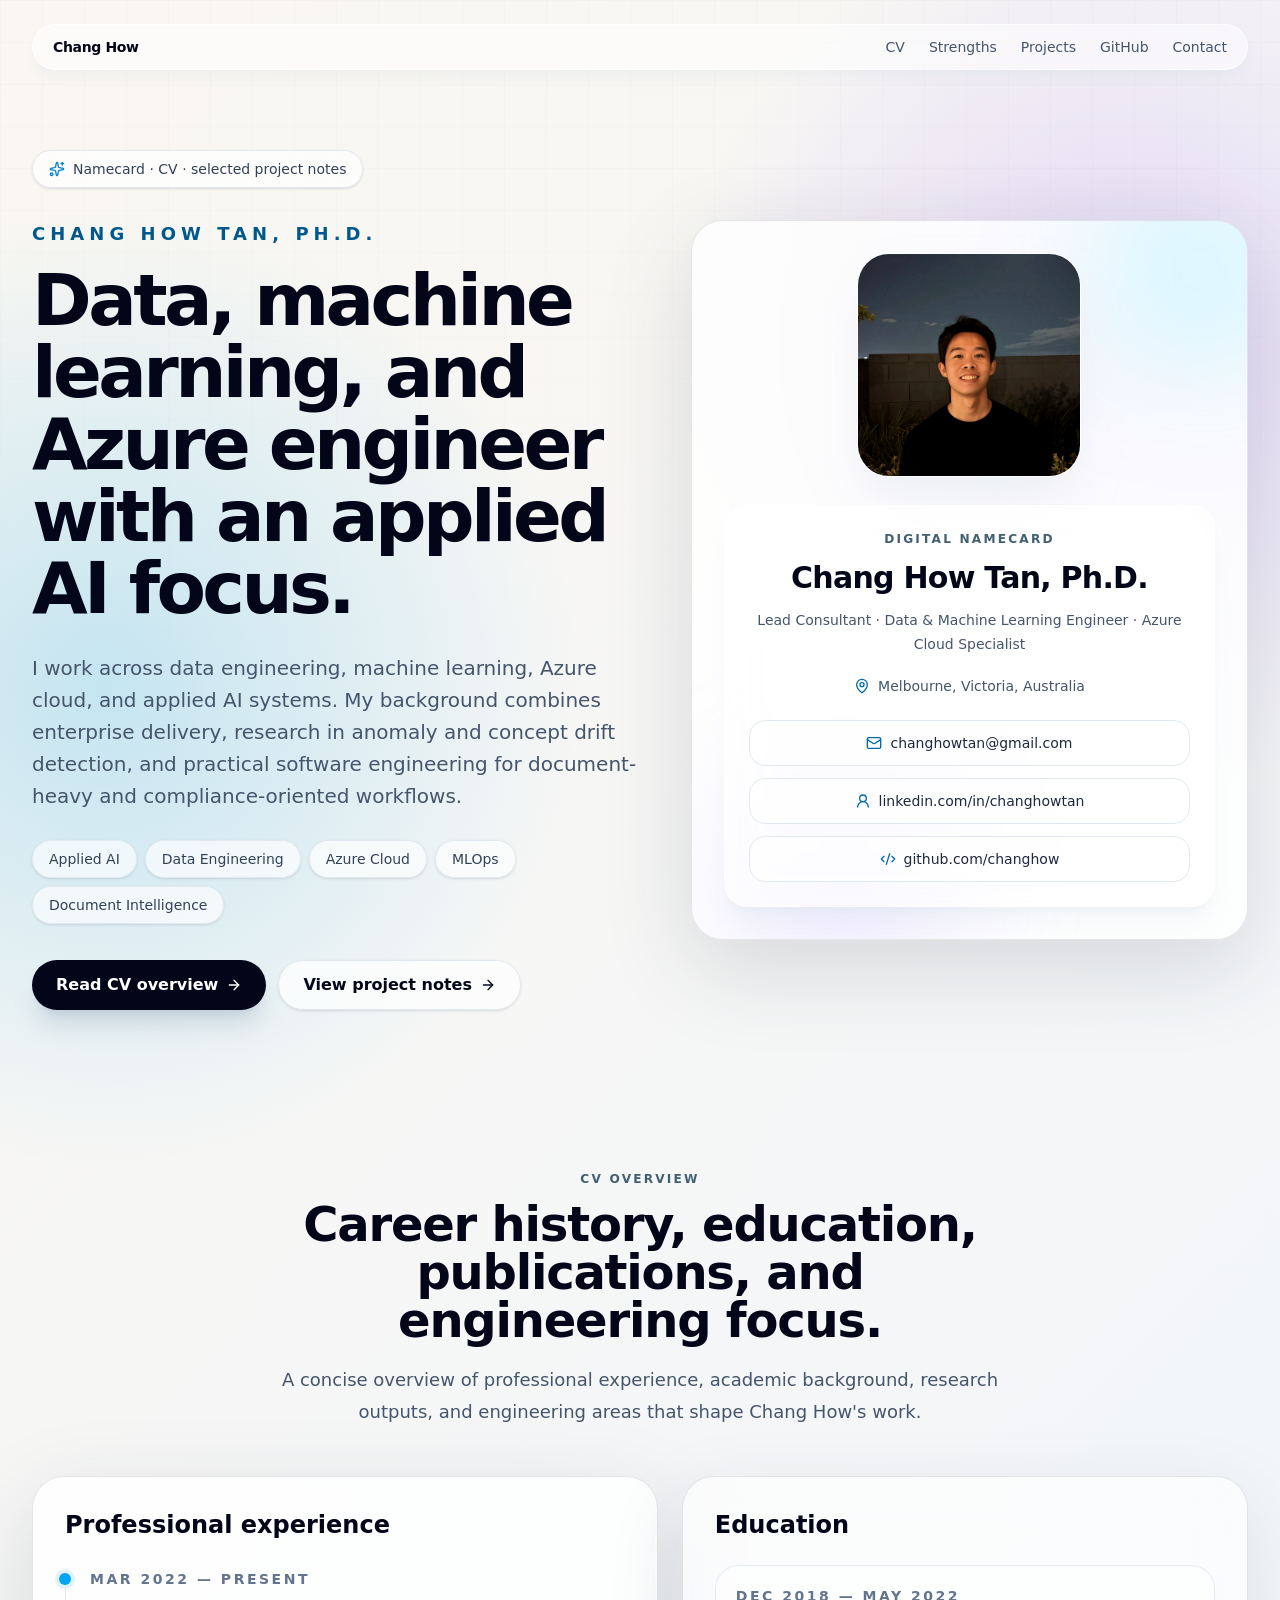
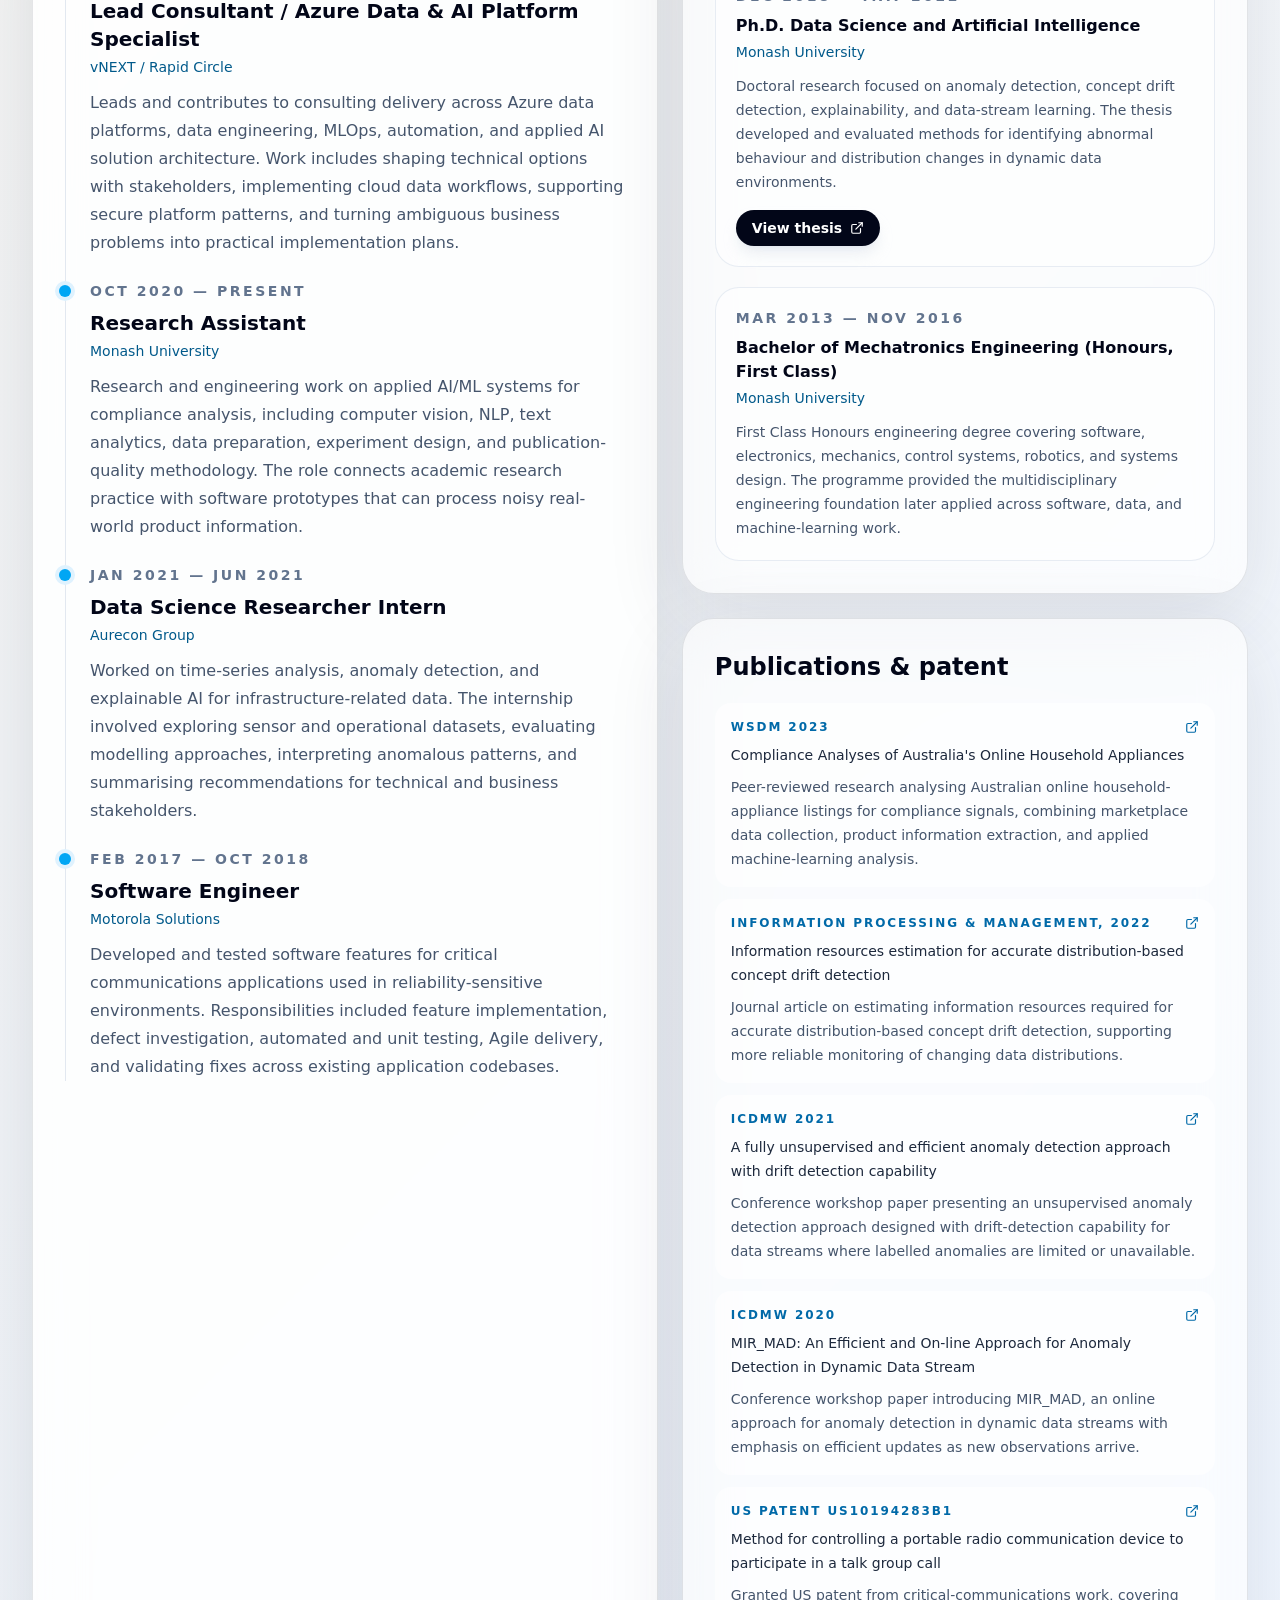
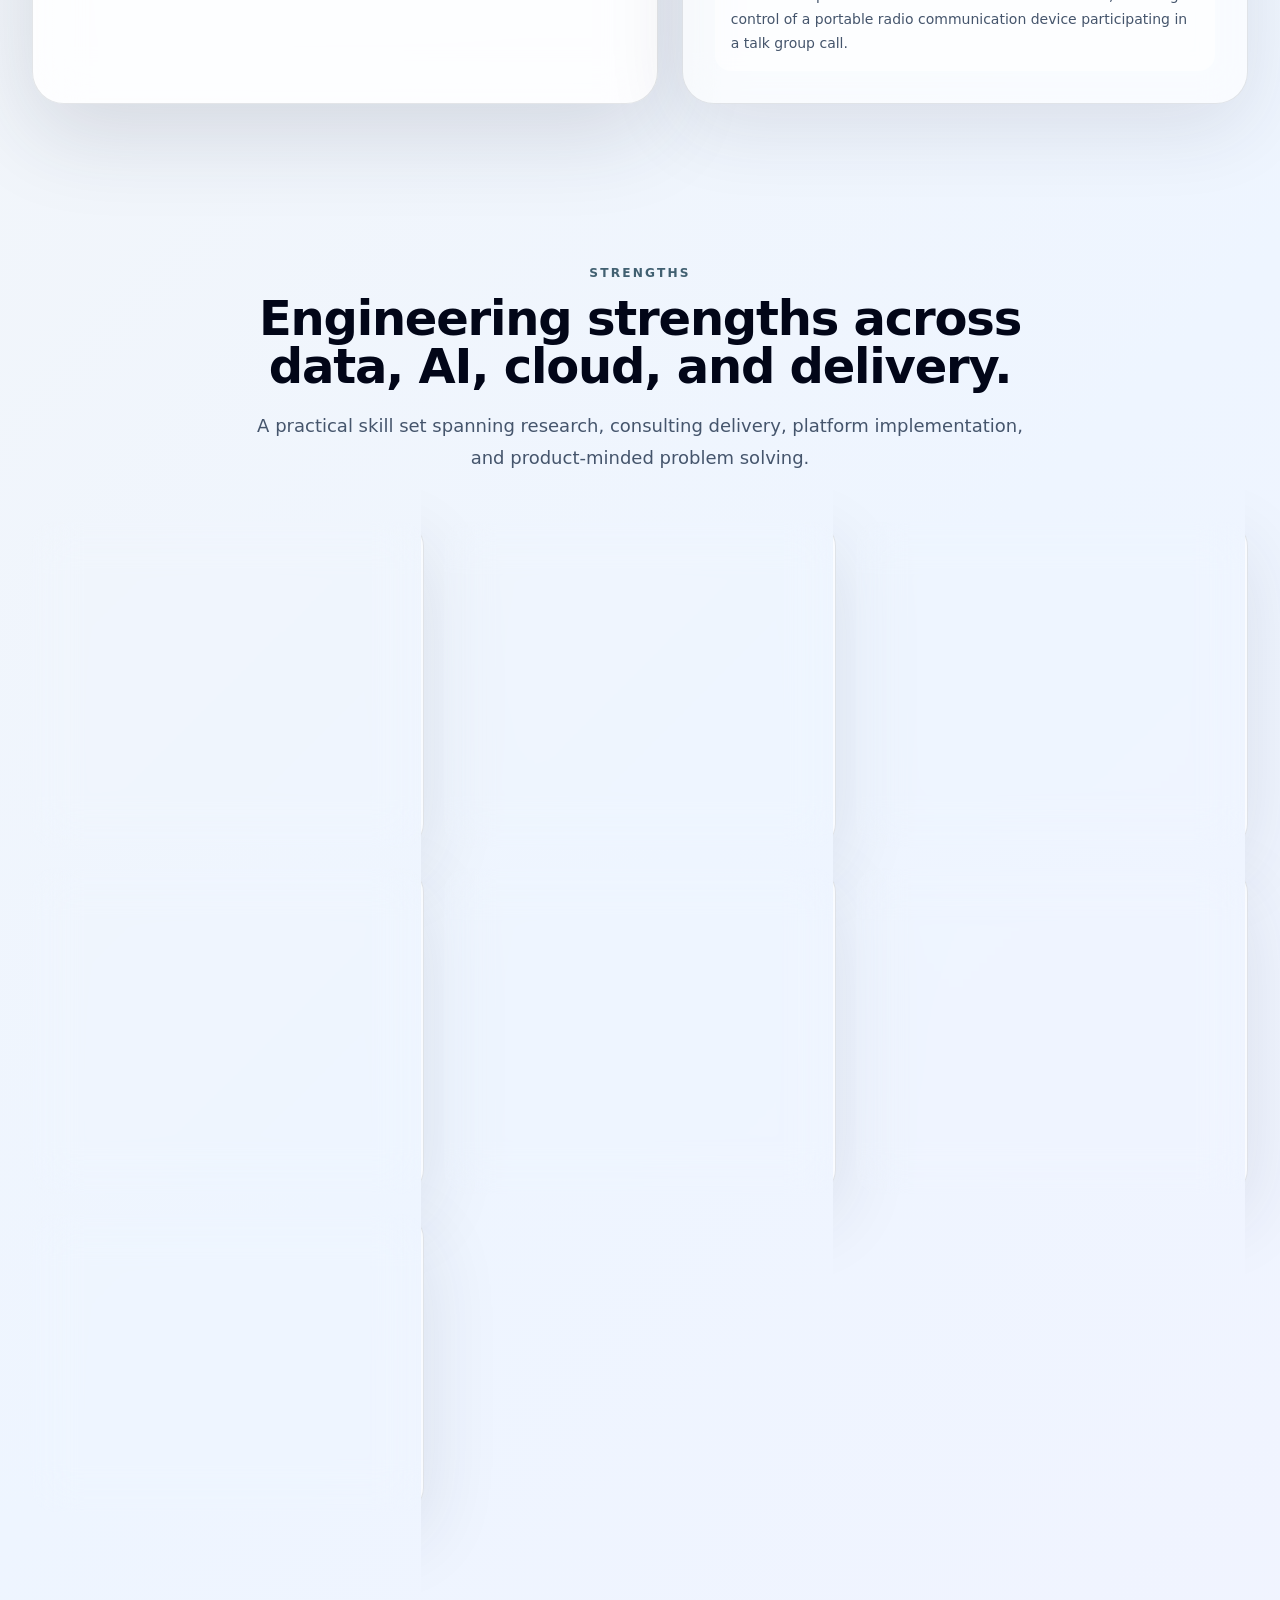
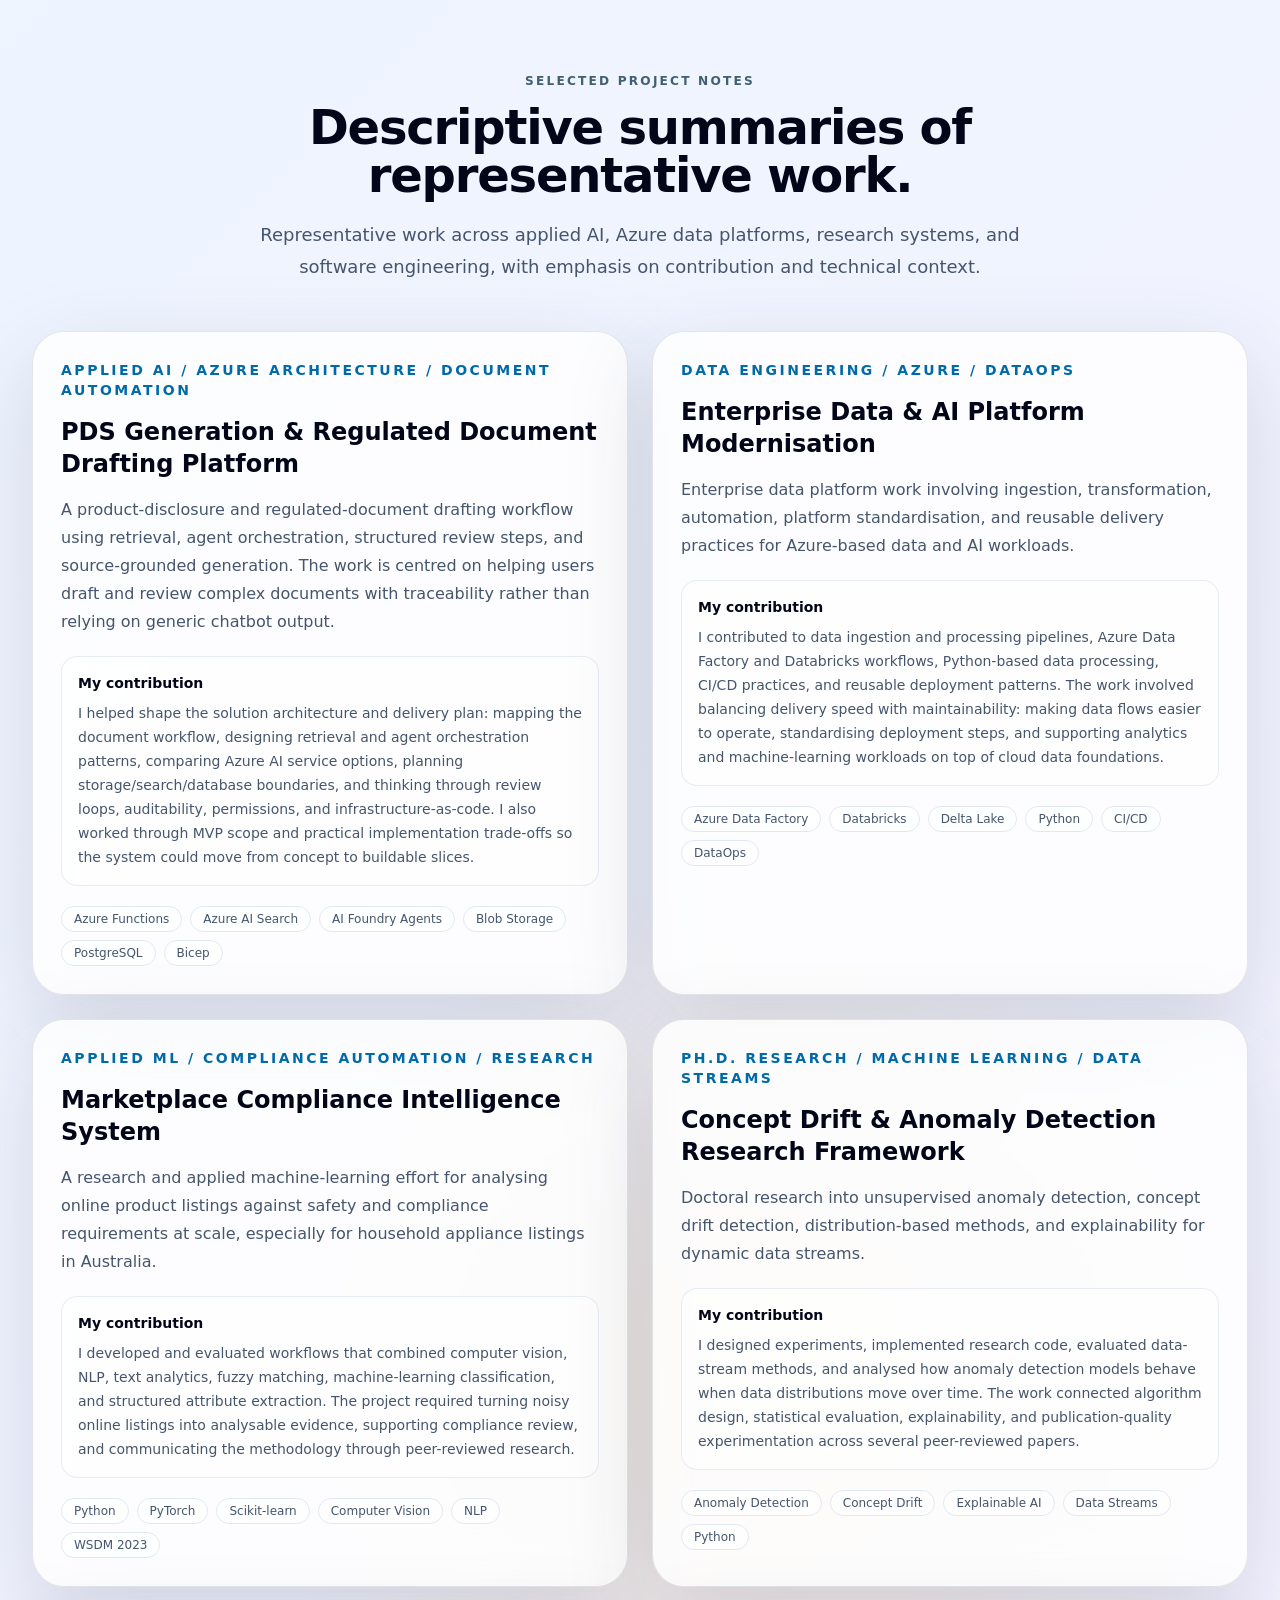
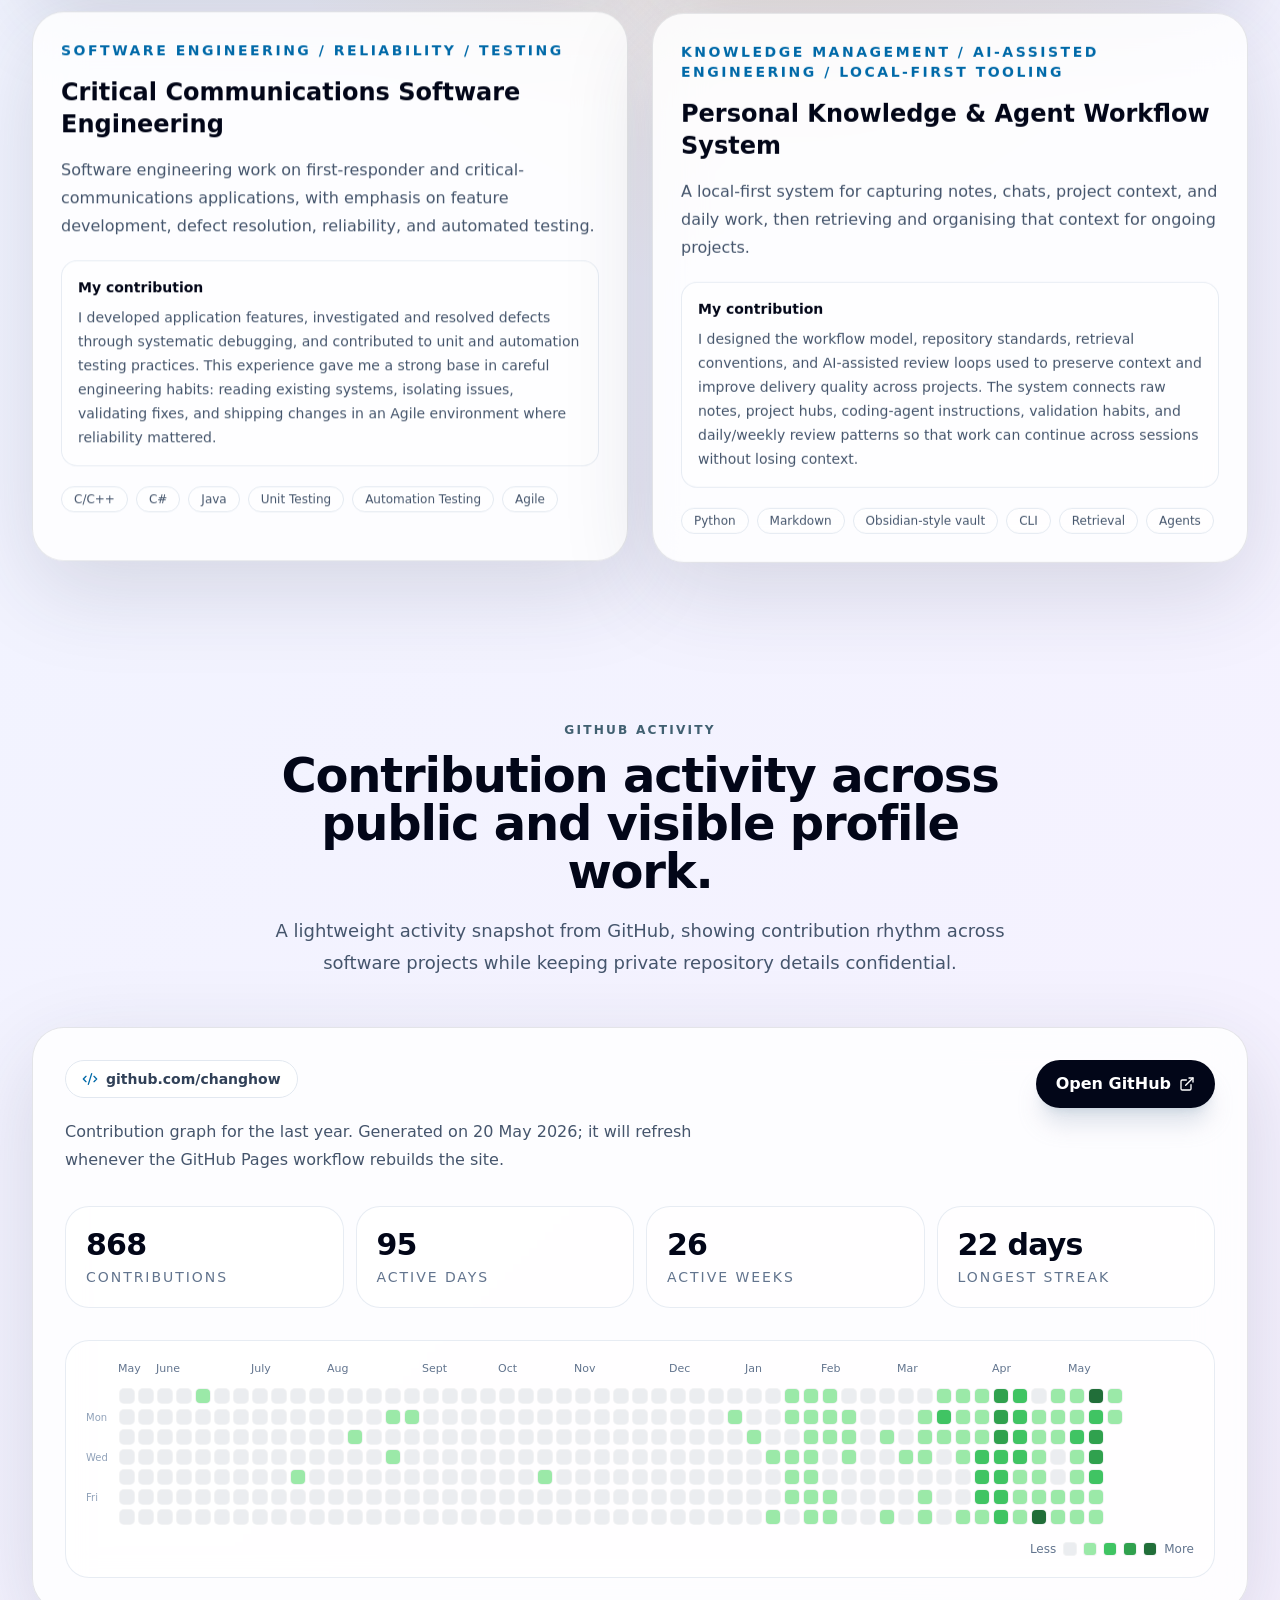
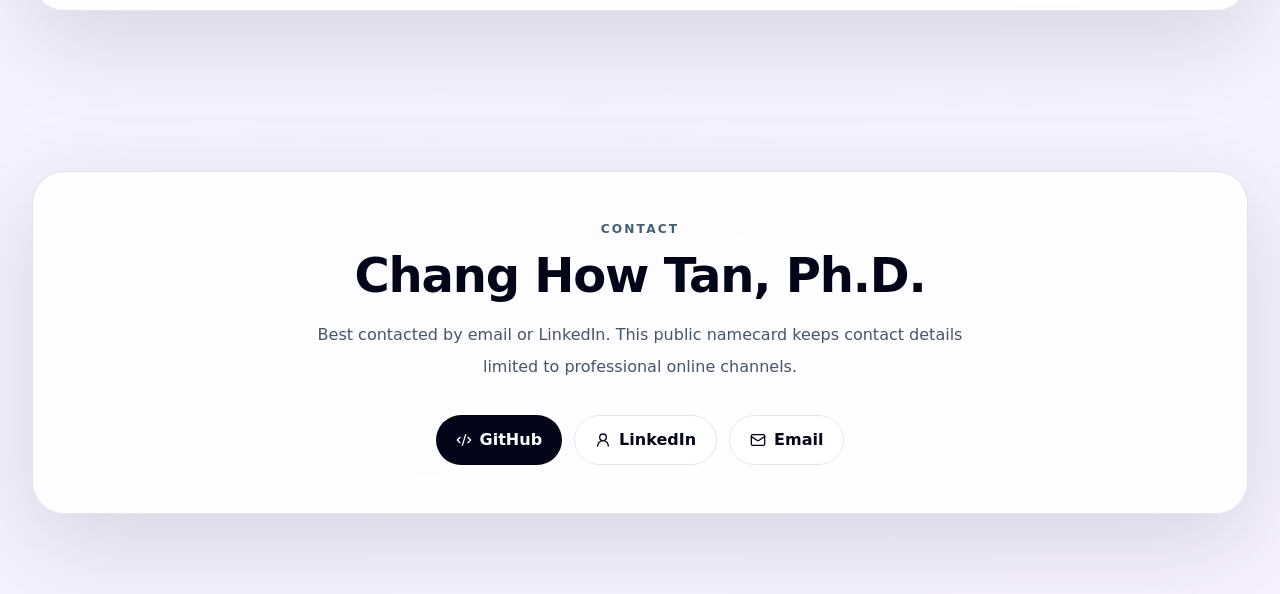
==== index.html @ 9d24bc6b "Deploy generated profile site" ====
<!DOCTYPE html><html lang="en"><head><meta charSet="utf-8"/><meta name="viewport" content="width=device-width, initial-scale=1"/><link rel="preload" as="image" href="profile-photo.jpeg"/><link rel="stylesheet" href="/_next/static/chunks/0h6x-12g.wofd.css" data-precedence="next"/><link rel="preload" as="script" fetchPriority="low" href="/_next/static/chunks/0ht900cau6_ur.js"/><script src="/_next/static/chunks/0t2z5hkh7v~~b.js" async=""></script><script src="/_next/static/chunks/07lhk_q6pmm3r.js" async=""></script><script src="/_next/static/chunks/turbopack-0cek.dh0dqtgy.js" async=""></script><script src="/_next/static/chunks/0dbhjjzl8qfwv.js" async=""></script><script src="/_next/static/chunks/05d0yji7lrdmx.js" async=""></script><title>Chang How — AI, Data &amp; Product Engineering</title><meta name="description" content="A modern namecard, CV, and selected-work portfolio for Chang How: practical AI, Azure, data engineering, automation, and product-minded delivery."/><script src="/_next/static/chunks/03~yq9q893hmn.js" noModule=""></script></head><body><div hidden=""><!--$--><!--/$--></div><main class="relative overflow-hidden px-5 py-6 md:px-8"><nav class="mx-auto flex max-w-7xl items-center justify-between rounded-full border border-white/70 bg-white/55 px-5 py-3 text-sm shadow-lg shadow-slate-300/20 backdrop-blur-2xl"><a href="#top" class="font-semibold tracking-tight text-slate-950">Chang How</a><div class="hidden gap-6 text-slate-600 md:flex"><a href="#cv" class="hover:text-slate-950">CV</a><a href="#strengths" class="hover:text-slate-950">Strengths</a><a href="#work" class="hover:text-slate-950">Projects</a><a href="#github" class="hover:text-slate-950">GitHub</a><a href="#contact" class="hover:text-slate-950">Contact</a></div></nav><section id="top" class="mx-auto grid max-w-7xl items-center gap-10 pb-20 pt-14 md:grid-cols-[1fr_0.9fr] md:pt-20"><div><div class="inline-flex items-center gap-2 rounded-full border border-slate-200 bg-white/70 px-4 py-2 text-sm font-medium text-slate-700 shadow-sm backdrop-blur-xl" style="opacity:0;transform:translateY(28px)"><svg xmlns="http://www.w3.org/2000/svg" width="24" height="24" viewBox="0 0 24 24" fill="none" stroke="currentColor" stroke-width="2" stroke-linecap="round" stroke-linejoin="round" class="lucide lucide-sparkles h-4 w-4 text-sky-600" aria-hidden="true"><path d="M11.017 2.814a1 1 0 0 1 1.966 0l1.051 5.558a2 2 0 0 0 1.594 1.594l5.558 1.051a1 1 0 0 1 0 1.966l-5.558 1.051a2 2 0 0 0-1.594 1.594l-1.051 5.558a1 1 0 0 1-1.966 0l-1.051-5.558a2 2 0 0 0-1.594-1.594l-5.558-1.051a1 1 0 0 1 0-1.966l5.558-1.051a2 2 0 0 0 1.594-1.594z"></path><path d="M20 2v4"></path><path d="M22 4h-4"></path><circle cx="4" cy="20" r="2"></circle></svg>Namecard · CV · selected project notes</div><p class="mt-8 text-lg font-semibold uppercase tracking-[0.28em] text-sky-800" style="opacity:0;transform:translateY(28px)">Chang How Tan, Ph.D.</p><h1 class="mt-4 max-w-4xl text-5xl font-semibold tracking-[-0.05em] text-slate-950 md:text-7xl" style="opacity:0;transform:translateY(28px)">Data, machine learning, and Azure engineer with an applied AI focus.</h1><p class="mt-7 max-w-2xl text-lg leading-8 text-slate-600 md:text-xl" style="opacity:0;transform:translateY(28px)">I work across data engineering, machine learning, Azure cloud, and applied AI systems. My background combines enterprise delivery, research in anomaly and concept drift detection, and practical software engineering for document-heavy and compliance-oriented workflows.</p><div class="mt-7 flex flex-wrap gap-2" style="opacity:0;transform:translateY(28px)"><span class="rounded-full border border-slate-200 bg-white/65 px-4 py-2 text-sm font-medium text-slate-700 shadow-sm backdrop-blur-xl">Applied AI</span><span class="rounded-full border border-slate-200 bg-white/65 px-4 py-2 text-sm font-medium text-slate-700 shadow-sm backdrop-blur-xl">Data Engineering</span><span class="rounded-full border border-slate-200 bg-white/65 px-4 py-2 text-sm font-medium text-slate-700 shadow-sm backdrop-blur-xl">Azure Cloud</span><span class="rounded-full border border-slate-200 bg-white/65 px-4 py-2 text-sm font-medium text-slate-700 shadow-sm backdrop-blur-xl">MLOps</span><span class="rounded-full border border-slate-200 bg-white/65 px-4 py-2 text-sm font-medium text-slate-700 shadow-sm backdrop-blur-xl">Document Intelligence</span></div><div class="mt-9 flex flex-col gap-3 sm:flex-row" style="opacity:0;transform:translateY(28px)"><a href="#cv" class="inline-flex items-center justify-center gap-2 rounded-full bg-slate-950 px-6 py-3 font-semibold text-white shadow-xl shadow-slate-400/30 transition hover:-translate-y-0.5 hover:bg-slate-800">Read CV overview <svg xmlns="http://www.w3.org/2000/svg" width="24" height="24" viewBox="0 0 24 24" fill="none" stroke="currentColor" stroke-width="2" stroke-linecap="round" stroke-linejoin="round" class="lucide lucide-arrow-right h-4 w-4" aria-hidden="true"><path d="M5 12h14"></path><path d="m12 5 7 7-7 7"></path></svg></a><a href="#work" class="inline-flex items-center justify-center gap-2 rounded-full border border-slate-200 bg-white/70 px-6 py-3 font-semibold text-slate-950 shadow-sm backdrop-blur-xl transition hover:-translate-y-0.5">View project notes <svg xmlns="http://www.w3.org/2000/svg" width="24" height="24" viewBox="0 0 24 24" fill="none" stroke="currentColor" stroke-width="2" stroke-linecap="round" stroke-linejoin="round" class="lucide lucide-arrow-right h-4 w-4" aria-hidden="true"><path d="M5 12h14"></path><path d="m12 5 7 7-7 7"></path></svg></a></div></div><div style="opacity:0;transform:scale(0.96)"><div class="relative overflow-hidden rounded-[2rem] glass-strong p-6 md:p-8"><div class="absolute -right-12 -top-12 h-48 w-48 rounded-full bg-cyan-300/25 blur-3xl"></div><div class="absolute -bottom-14 left-10 h-56 w-56 rounded-full bg-violet-300/25 blur-3xl"></div><div class="relative"><div class="mx-auto h-44 w-44 overflow-hidden rounded-[2rem] border border-white/80 bg-white shadow-2xl shadow-slate-300/40 md:h-56 md:w-56"><img src="profile-photo.jpeg" alt="Portrait of Chang How Tan" class="h-full w-full object-cover object-[50%_38%] brightness-110 contrast-105"/></div><div class="mt-7 rounded-3xl border border-white/70 bg-white/65 p-6 text-center shadow-xl shadow-slate-300/20 backdrop-blur-xl"><p class="eyebrow">Digital namecard</p><h2 class="mt-3 text-3xl font-semibold tracking-tight text-slate-950">Chang How Tan, Ph.D.</h2><p class="mt-3 text-sm font-medium leading-6 text-slate-600">Lead Consultant · Data &amp; Machine Learning Engineer · Azure Cloud Specialist</p><div class="mt-5 flex items-center justify-center gap-2 text-sm text-slate-600"><svg xmlns="http://www.w3.org/2000/svg" width="24" height="24" viewBox="0 0 24 24" fill="none" stroke="currentColor" stroke-width="2" stroke-linecap="round" stroke-linejoin="round" class="lucide lucide-map-pin h-4 w-4 text-sky-700" aria-hidden="true"><path d="M20 10c0 4.993-5.539 10.193-7.399 11.799a1 1 0 0 1-1.202 0C9.539 20.193 4 14.993 4 10a8 8 0 0 1 16 0"></path><circle cx="12" cy="10" r="3"></circle></svg>Melbourne, Victoria, Australia</div><div class="mt-6 grid gap-3 text-sm"><a href="mailto:changhowtan@gmail.com" class="inline-flex items-center justify-center gap-2 rounded-2xl border border-slate-200 bg-white/70 px-4 py-3 font-medium text-slate-800 transition hover:-translate-y-0.5 hover:bg-white"><svg xmlns="http://www.w3.org/2000/svg" width="24" height="24" viewBox="0 0 24 24" fill="none" stroke="currentColor" stroke-width="2" stroke-linecap="round" stroke-linejoin="round" class="lucide lucide-mail h-4 w-4 text-sky-700" aria-hidden="true"><path d="m22 7-8.991 5.727a2 2 0 0 1-2.009 0L2 7"></path><rect x="2" y="4" width="20" height="16" rx="2"></rect></svg> <!-- -->changhowtan@gmail.com</a><a href="https://www.linkedin.com/in/changhowtan/" class="inline-flex items-center justify-center gap-2 rounded-2xl border border-slate-200 bg-white/70 px-4 py-3 font-medium text-slate-800 transition hover:-translate-y-0.5 hover:bg-white"><svg xmlns="http://www.w3.org/2000/svg" width="24" height="24" viewBox="0 0 24 24" fill="none" stroke="currentColor" stroke-width="2" stroke-linecap="round" stroke-linejoin="round" class="lucide lucide-user-round h-4 w-4 text-sky-700" aria-hidden="true"><circle cx="12" cy="8" r="5"></circle><path d="M20 21a8 8 0 0 0-16 0"></path></svg> linkedin.com/in/changhowtan</a><a href="https://github.com/changhow" class="inline-flex items-center justify-center gap-2 rounded-2xl border border-slate-200 bg-white/70 px-4 py-3 font-medium text-slate-800 transition hover:-translate-y-0.5 hover:bg-white"><svg xmlns="http://www.w3.org/2000/svg" width="24" height="24" viewBox="0 0 24 24" fill="none" stroke="currentColor" stroke-width="2" stroke-linecap="round" stroke-linejoin="round" class="lucide lucide-code-xml h-4 w-4 text-sky-700" aria-hidden="true"><path d="m18 16 4-4-4-4"></path><path d="m6 8-4 4 4 4"></path><path d="m14.5 4-5 16"></path></svg> github.com/changhow</a></div></div></div></div></div></section><section id="cv" class="mx-auto max-w-7xl py-20"><div class="mx-auto mb-12 max-w-3xl text-center" style="opacity:0;transform:translateY(28px)"><p class="eyebrow">CV overview</p><h2 class="mt-3 text-3xl font-semibold tracking-tight text-slate-950 md:text-5xl">Career history, education, publications, and engineering focus.</h2><p class="mt-5 text-base leading-8 text-slate-600 md:text-lg">A concise overview of professional experience, academic background, research outputs, and engineering areas that shape Chang How&#x27;s work.</p></div><div class="grid gap-6 lg:grid-cols-[1.05fr_0.95fr]"><div class="glass-strong rounded-[2rem] p-6 md:p-8"><h3 class="text-2xl font-semibold text-slate-950">Professional experience</h3><div class="mt-7 space-y-6 border-l border-slate-200 pl-6"><article class="relative"><div class="absolute -left-[31px] top-1 h-3 w-3 rounded-full bg-sky-500 ring-4 ring-sky-100"></div><p class="text-sm font-semibold uppercase tracking-[0.18em] text-slate-500">Mar 2022 — Present</p><h4 class="mt-2 text-xl font-semibold text-slate-950">Lead Consultant / Azure Data &amp; AI Platform Specialist</h4><p class="mt-1 text-sm font-medium text-sky-800">vNEXT / Rapid Circle</p><p class="mt-3 leading-7 text-slate-600">Leads and contributes to consulting delivery across Azure data platforms, data engineering, MLOps, automation, and applied AI solution architecture. Work includes shaping technical options with stakeholders, implementing cloud data workflows, supporting secure platform patterns, and turning ambiguous business problems into practical implementation plans.</p></article><article class="relative"><div class="absolute -left-[31px] top-1 h-3 w-3 rounded-full bg-sky-500 ring-4 ring-sky-100"></div><p class="text-sm font-semibold uppercase tracking-[0.18em] text-slate-500">Oct 2020 — Present</p><h4 class="mt-2 text-xl font-semibold text-slate-950">Research Assistant</h4><p class="mt-1 text-sm font-medium text-sky-800">Monash University</p><p class="mt-3 leading-7 text-slate-600">Research and engineering work on applied AI/ML systems for compliance analysis, including computer vision, NLP, text analytics, data preparation, experiment design, and publication-quality methodology. The role connects academic research practice with software prototypes that can process noisy real-world product information.</p></article><article class="relative"><div class="absolute -left-[31px] top-1 h-3 w-3 rounded-full bg-sky-500 ring-4 ring-sky-100"></div><p class="text-sm font-semibold uppercase tracking-[0.18em] text-slate-500">Jan 2021 — Jun 2021</p><h4 class="mt-2 text-xl font-semibold text-slate-950">Data Science Researcher Intern</h4><p class="mt-1 text-sm font-medium text-sky-800">Aurecon Group</p><p class="mt-3 leading-7 text-slate-600">Worked on time-series analysis, anomaly detection, and explainable AI for infrastructure-related data. The internship involved exploring sensor and operational datasets, evaluating modelling approaches, interpreting anomalous patterns, and summarising recommendations for technical and business stakeholders.</p></article><article class="relative"><div class="absolute -left-[31px] top-1 h-3 w-3 rounded-full bg-sky-500 ring-4 ring-sky-100"></div><p class="text-sm font-semibold uppercase tracking-[0.18em] text-slate-500">Feb 2017 — Oct 2018</p><h4 class="mt-2 text-xl font-semibold text-slate-950">Software Engineer</h4><p class="mt-1 text-sm font-medium text-sky-800">Motorola Solutions</p><p class="mt-3 leading-7 text-slate-600">Developed and tested software features for critical communications applications used in reliability-sensitive environments. Responsibilities included feature implementation, defect investigation, automated and unit testing, Agile delivery, and validating fixes across existing application codebases.</p></article></div></div><div class="space-y-6"><div class="glass rounded-[2rem] p-6 md:p-8"><h3 class="text-2xl font-semibold text-slate-950">Education</h3><div class="mt-6 space-y-5"><article class="rounded-3xl border border-slate-200/80 bg-white/55 p-5"><p class="text-sm font-semibold uppercase tracking-[0.18em] text-slate-500">Dec 2018 — May 2022</p><h4 class="mt-2 font-semibold text-slate-950">Ph.D. Data Science and Artificial Intelligence</h4><p class="mt-1 text-sm font-medium text-sky-800">Monash University</p><p class="mt-3 text-sm leading-6 text-slate-600">Doctoral research focused on anomaly detection, concept drift detection, explainability, and data-stream learning. The thesis developed and evaluated methods for identifying abnormal behaviour and distribution changes in dynamic data environments.</p><a href="https://bridges.monash.edu/articles/thesis/A_Unified_Framework_for_Anomaly_and_Concept_Drift_Detection_with_Explainability/19840051" class="mt-4 inline-flex items-center gap-2 rounded-full bg-slate-950 px-4 py-2 text-sm font-semibold text-white shadow-lg shadow-slate-300/40 transition hover:-translate-y-0.5 hover:bg-slate-800" target="_blank" rel="noreferrer">View thesis <svg xmlns="http://www.w3.org/2000/svg" width="24" height="24" viewBox="0 0 24 24" fill="none" stroke="currentColor" stroke-width="2" stroke-linecap="round" stroke-linejoin="round" class="lucide lucide-external-link h-3.5 w-3.5" aria-hidden="true"><path d="M15 3h6v6"></path><path d="M10 14 21 3"></path><path d="M18 13v6a2 2 0 0 1-2 2H5a2 2 0 0 1-2-2V8a2 2 0 0 1 2-2h6"></path></svg></a></article><article class="rounded-3xl border border-slate-200/80 bg-white/55 p-5"><p class="text-sm font-semibold uppercase tracking-[0.18em] text-slate-500">Mar 2013 — Nov 2016</p><h4 class="mt-2 font-semibold text-slate-950">Bachelor of Mechatronics Engineering (Honours, First Class)</h4><p class="mt-1 text-sm font-medium text-sky-800">Monash University</p><p class="mt-3 text-sm leading-6 text-slate-600">First Class Honours engineering degree covering software, electronics, mechanics, control systems, robotics, and systems design. The programme provided the multidisciplinary engineering foundation later applied across software, data, and machine-learning work.</p></article></div></div><div class="glass rounded-[2rem] p-6 md:p-8"><h3 class="text-2xl font-semibold text-slate-950">Publications &amp; patent</h3><ul class="mt-5 space-y-3 text-sm leading-6 text-slate-600"><li><a href="https://dl.acm.org/doi/10.1145/3539597.3575788" class="group block rounded-2xl bg-white/55 p-4 transition hover:-translate-y-0.5 hover:bg-white" target="_blank" rel="noreferrer"><span class="flex items-center justify-between gap-3 text-xs font-semibold uppercase tracking-[0.16em] text-sky-700">WSDM 2023<svg xmlns="http://www.w3.org/2000/svg" width="24" height="24" viewBox="0 0 24 24" fill="none" stroke="currentColor" stroke-width="2" stroke-linecap="round" stroke-linejoin="round" class="lucide lucide-external-link h-3.5 w-3.5 shrink-0 transition group-hover:translate-x-0.5" aria-hidden="true"><path d="M15 3h6v6"></path><path d="M10 14 21 3"></path><path d="M18 13v6a2 2 0 0 1-2 2H5a2 2 0 0 1-2-2V8a2 2 0 0 1 2-2h6"></path></svg></span><span class="mt-2 block font-medium text-slate-800 group-hover:text-slate-950">Compliance Analyses of Australia&#x27;s Online Household Appliances</span><span class="mt-2 block text-slate-600">Peer-reviewed research analysing Australian online household-appliance listings for compliance signals, combining marketplace data collection, product information extraction, and applied machine-learning analysis.</span></a></li><li><a href="https://www.sciencedirect.com/science/article/abs/pii/S0306457322000383" class="group block rounded-2xl bg-white/55 p-4 transition hover:-translate-y-0.5 hover:bg-white" target="_blank" rel="noreferrer"><span class="flex items-center justify-between gap-3 text-xs font-semibold uppercase tracking-[0.16em] text-sky-700">Information Processing &amp; Management, 2022<svg xmlns="http://www.w3.org/2000/svg" width="24" height="24" viewBox="0 0 24 24" fill="none" stroke="currentColor" stroke-width="2" stroke-linecap="round" stroke-linejoin="round" class="lucide lucide-external-link h-3.5 w-3.5 shrink-0 transition group-hover:translate-x-0.5" aria-hidden="true"><path d="M15 3h6v6"></path><path d="M10 14 21 3"></path><path d="M18 13v6a2 2 0 0 1-2 2H5a2 2 0 0 1-2-2V8a2 2 0 0 1 2-2h6"></path></svg></span><span class="mt-2 block font-medium text-slate-800 group-hover:text-slate-950">Information resources estimation for accurate distribution-based concept drift detection</span><span class="mt-2 block text-slate-600">Journal article on estimating information resources required for accurate distribution-based concept drift detection, supporting more reliable monitoring of changing data distributions.</span></a></li><li><a href="https://ieeexplore.ieee.org/document/9679930/" class="group block rounded-2xl bg-white/55 p-4 transition hover:-translate-y-0.5 hover:bg-white" target="_blank" rel="noreferrer"><span class="flex items-center justify-between gap-3 text-xs font-semibold uppercase tracking-[0.16em] text-sky-700">ICDMW 2021<svg xmlns="http://www.w3.org/2000/svg" width="24" height="24" viewBox="0 0 24 24" fill="none" stroke="currentColor" stroke-width="2" stroke-linecap="round" stroke-linejoin="round" class="lucide lucide-external-link h-3.5 w-3.5 shrink-0 transition group-hover:translate-x-0.5" aria-hidden="true"><path d="M15 3h6v6"></path><path d="M10 14 21 3"></path><path d="M18 13v6a2 2 0 0 1-2 2H5a2 2 0 0 1-2-2V8a2 2 0 0 1 2-2h6"></path></svg></span><span class="mt-2 block font-medium text-slate-800 group-hover:text-slate-950">A fully unsupervised and efficient anomaly detection approach with drift detection capability</span><span class="mt-2 block text-slate-600">Conference workshop paper presenting an unsupervised anomaly detection approach designed with drift-detection capability for data streams where labelled anomalies are limited or unavailable.</span></a></li><li><a href="https://ieeexplore.ieee.org/document/9346422" class="group block rounded-2xl bg-white/55 p-4 transition hover:-translate-y-0.5 hover:bg-white" target="_blank" rel="noreferrer"><span class="flex items-center justify-between gap-3 text-xs font-semibold uppercase tracking-[0.16em] text-sky-700">ICDMW 2020<svg xmlns="http://www.w3.org/2000/svg" width="24" height="24" viewBox="0 0 24 24" fill="none" stroke="currentColor" stroke-width="2" stroke-linecap="round" stroke-linejoin="round" class="lucide lucide-external-link h-3.5 w-3.5 shrink-0 transition group-hover:translate-x-0.5" aria-hidden="true"><path d="M15 3h6v6"></path><path d="M10 14 21 3"></path><path d="M18 13v6a2 2 0 0 1-2 2H5a2 2 0 0 1-2-2V8a2 2 0 0 1 2-2h6"></path></svg></span><span class="mt-2 block font-medium text-slate-800 group-hover:text-slate-950">MIR_MAD: An Efficient and On-line Approach for Anomaly Detection in Dynamic Data Stream</span><span class="mt-2 block text-slate-600">Conference workshop paper introducing MIR_MAD, an online approach for anomaly detection in dynamic data streams with emphasis on efficient updates as new observations arrive.</span></a></li><li><a href="https://patents.google.com/patent/US10194283B1/en" class="group block rounded-2xl bg-white/55 p-4 transition hover:-translate-y-0.5 hover:bg-white" target="_blank" rel="noreferrer"><span class="flex items-center justify-between gap-3 text-xs font-semibold uppercase tracking-[0.16em] text-sky-700">US Patent US10194283B1<svg xmlns="http://www.w3.org/2000/svg" width="24" height="24" viewBox="0 0 24 24" fill="none" stroke="currentColor" stroke-width="2" stroke-linecap="round" stroke-linejoin="round" class="lucide lucide-external-link h-3.5 w-3.5 shrink-0 transition group-hover:translate-x-0.5" aria-hidden="true"><path d="M15 3h6v6"></path><path d="M10 14 21 3"></path><path d="M18 13v6a2 2 0 0 1-2 2H5a2 2 0 0 1-2-2V8a2 2 0 0 1 2-2h6"></path></svg></span><span class="mt-2 block font-medium text-slate-800 group-hover:text-slate-950">Method for controlling a portable radio communication device to participate in a talk group call</span><span class="mt-2 block text-slate-600">Granted US patent from critical-communications work, covering control of a portable radio communication device participating in a talk group call.</span></a></li></ul></div></div></div></section><section id="strengths" class="mx-auto max-w-7xl py-20"><div class="mx-auto mb-12 max-w-3xl text-center" style="opacity:0;transform:translateY(28px)"><p class="eyebrow">Strengths</p><h2 class="mt-3 text-3xl font-semibold tracking-tight text-slate-950 md:text-5xl">Engineering strengths across data, AI, cloud, and delivery.</h2><p class="mt-5 text-base leading-8 text-slate-600 md:text-lg">A practical skill set spanning research, consulting delivery, platform implementation, and product-minded problem solving.</p></div><div class="grid gap-5 md:grid-cols-2 lg:grid-cols-3"><article class="glass rounded-3xl p-6 transition hover:-translate-y-1 hover:bg-white/75" style="opacity:0;transform:translateY(28px)"><div class="mb-5 flex h-12 w-12 items-center justify-center rounded-2xl bg-slate-950 text-white shadow-lg shadow-slate-400/30"><svg xmlns="http://www.w3.org/2000/svg" width="24" height="24" viewBox="0 0 24 24" fill="none" stroke="currentColor" stroke-width="2" stroke-linecap="round" stroke-linejoin="round" class="lucide lucide-database-zap h-5 w-5" aria-hidden="true"><ellipse cx="12" cy="5" rx="9" ry="3"></ellipse><path d="M3 5V19A9 3 0 0 0 15 21.84"></path><path d="M21 5V8"></path><path d="M21 12L18 17H22L19 22"></path><path d="M3 12A9 3 0 0 0 14.59 14.87"></path></svg></div><h3 class="text-xl font-semibold text-slate-950">Data &amp; machine learning engineering</h3><p class="mt-3 leading-7 text-slate-600">Experience building data pipelines, machine learning workflows, anomaly detection experiments, and analytics-ready datasets using Python, SQL, Databricks, and cloud data services.</p></article><article class="glass rounded-3xl p-6 transition hover:-translate-y-1 hover:bg-white/75" style="opacity:0;transform:translateY(28px)"><div class="mb-5 flex h-12 w-12 items-center justify-center rounded-2xl bg-slate-950 text-white shadow-lg shadow-slate-400/30"><svg xmlns="http://www.w3.org/2000/svg" width="24" height="24" viewBox="0 0 24 24" fill="none" stroke="currentColor" stroke-width="2" stroke-linecap="round" stroke-linejoin="round" class="lucide lucide-cloud h-5 w-5" aria-hidden="true"><path d="M17.5 19H9a7 7 0 1 1 6.71-9h1.79a4.5 4.5 0 1 1 0 9Z"></path></svg></div><h3 class="text-xl font-semibold text-slate-950">Azure cloud delivery</h3><p class="mt-3 leading-7 text-slate-600">Practical exposure to Azure Data Factory, Databricks, Azure ML, serverless components, storage, identity, infrastructure-as-code, CI/CD, and secure enterprise platform patterns.</p></article><article class="glass rounded-3xl p-6 transition hover:-translate-y-1 hover:bg-white/75" style="opacity:0;transform:translateY(28px)"><div class="mb-5 flex h-12 w-12 items-center justify-center rounded-2xl bg-slate-950 text-white shadow-lg shadow-slate-400/30"><svg xmlns="http://www.w3.org/2000/svg" width="24" height="24" viewBox="0 0 24 24" fill="none" stroke="currentColor" stroke-width="2" stroke-linecap="round" stroke-linejoin="round" class="lucide lucide-file-search h-5 w-5" aria-hidden="true"><path d="M6 22a2 2 0 0 1-2-2V4a2 2 0 0 1 2-2h8a2.4 2.4 0 0 1 1.704.706l3.588 3.588A2.4 2.4 0 0 1 20 8v12a2 2 0 0 1-2 2z"></path><path d="M14 2v5a1 1 0 0 0 1 1h5"></path><circle cx="11.5" cy="14.5" r="2.5"></circle><path d="M13.3 16.3 15 18"></path></svg></div><h3 class="text-xl font-semibold text-slate-950">Applied AI and document workflows</h3><p class="mt-3 leading-7 text-slate-600">Worked on AI-assisted drafting, retrieval, extraction, review, and compliance workflows where source grounding, traceability, and human review matter.</p></article><article class="glass rounded-3xl p-6 transition hover:-translate-y-1 hover:bg-white/75" style="opacity:0;transform:translateY(28px)"><div class="mb-5 flex h-12 w-12 items-center justify-center rounded-2xl bg-slate-950 text-white shadow-lg shadow-slate-400/30"><svg xmlns="http://www.w3.org/2000/svg" width="24" height="24" viewBox="0 0 24 24" fill="none" stroke="currentColor" stroke-width="2" stroke-linecap="round" stroke-linejoin="round" class="lucide lucide-graduation-cap h-5 w-5" aria-hidden="true"><path d="M21.42 10.922a1 1 0 0 0-.019-1.838L12.83 5.18a2 2 0 0 0-1.66 0L2.6 9.08a1 1 0 0 0 0 1.832l8.57 3.908a2 2 0 0 0 1.66 0z"></path><path d="M22 10v6"></path><path d="M6 12.5V16a6 3 0 0 0 12 0v-3.5"></path></svg></div><h3 class="text-xl font-semibold text-slate-950">Research foundation</h3><p class="mt-3 leading-7 text-slate-600">Ph.D. research in Data Science and Artificial Intelligence focused on anomaly detection, concept drift detection, explainability, and dynamic data streams.</p></article><article class="glass rounded-3xl p-6 transition hover:-translate-y-1 hover:bg-white/75" style="opacity:0;transform:translateY(28px)"><div class="mb-5 flex h-12 w-12 items-center justify-center rounded-2xl bg-slate-950 text-white shadow-lg shadow-slate-400/30"><svg xmlns="http://www.w3.org/2000/svg" width="24" height="24" viewBox="0 0 24 24" fill="none" stroke="currentColor" stroke-width="2" stroke-linecap="round" stroke-linejoin="round" class="lucide lucide-gauge h-5 w-5" aria-hidden="true"><path d="m12 14 4-4"></path><path d="M3.34 19a10 10 0 1 1 17.32 0"></path></svg></div><h3 class="text-xl font-semibold text-slate-950">Software engineering discipline</h3><p class="mt-3 leading-7 text-slate-600">Earlier engineering experience in critical communications software, debugging, automated testing, Agile delivery, and production-minded development practices.</p></article><article class="glass rounded-3xl p-6 transition hover:-translate-y-1 hover:bg-white/75" style="opacity:0;transform:translateY(28px)"><div class="mb-5 flex h-12 w-12 items-center justify-center rounded-2xl bg-slate-950 text-white shadow-lg shadow-slate-400/30"><svg xmlns="http://www.w3.org/2000/svg" width="24" height="24" viewBox="0 0 24 24" fill="none" stroke="currentColor" stroke-width="2" stroke-linecap="round" stroke-linejoin="round" class="lucide lucide-workflow h-5 w-5" aria-hidden="true"><rect width="8" height="8" x="3" y="3" rx="2"></rect><path d="M7 11v4a2 2 0 0 0 2 2h4"></path><rect width="8" height="8" x="13" y="13" rx="2"></rect></svg></div><h3 class="text-xl font-semibold text-slate-950">AI-assisted delivery workflows</h3><p class="mt-3 leading-7 text-slate-600">Uses structured agent workflows, project notes, review loops, and validation gates to move from unclear requirements to working prototypes and maintainable systems.</p></article><article class="glass rounded-3xl p-6 transition hover:-translate-y-1 hover:bg-white/75" style="opacity:0;transform:translateY(28px)"><div class="mb-5 flex h-12 w-12 items-center justify-center rounded-2xl bg-slate-950 text-white shadow-lg shadow-slate-400/30"><svg xmlns="http://www.w3.org/2000/svg" width="24" height="24" viewBox="0 0 24 24" fill="none" stroke="currentColor" stroke-width="2" stroke-linecap="round" stroke-linejoin="round" class="lucide lucide-brain h-5 w-5" aria-hidden="true"><path d="M12 18V5"></path><path d="M15 13a4.17 4.17 0 0 1-3-4 4.17 4.17 0 0 1-3 4"></path><path d="M17.598 6.5A3 3 0 1 0 12 5a3 3 0 1 0-5.598 1.5"></path><path d="M17.997 5.125a4 4 0 0 1 2.526 5.77"></path><path d="M18 18a4 4 0 0 0 2-7.464"></path><path d="M19.967 17.483A4 4 0 1 1 12 18a4 4 0 1 1-7.967-.517"></path><path d="M6 18a4 4 0 0 1-2-7.464"></path><path d="M6.003 5.125a4 4 0 0 0-2.526 5.77"></path></svg></div><h3 class="text-xl font-semibold text-slate-950">Product-minded problem framing</h3><p class="mt-3 leading-7 text-slate-600">Comfortable translating broad business problems into scoped workflows, technical options, MVP slices, and implementation plans that can be validated with users.</p></article></div></section><section id="work" class="mx-auto max-w-7xl py-20"><div class="mx-auto mb-12 max-w-3xl text-center" style="opacity:0;transform:translateY(28px)"><p class="eyebrow">Selected project notes</p><h2 class="mt-3 text-3xl font-semibold tracking-tight text-slate-950 md:text-5xl">Descriptive summaries of representative work.</h2><p class="mt-5 text-base leading-8 text-slate-600 md:text-lg">Representative work across applied AI, Azure data platforms, research systems, and software engineering, with emphasis on contribution and technical context.</p></div><div class="grid gap-6 lg:grid-cols-2"><article class="glass-strong rounded-[2rem] p-7" style="opacity:0;transform:translateY(28px)"><p class="text-sm font-semibold uppercase tracking-[0.18em] text-sky-700">Applied AI / Azure architecture / document automation</p><h3 class="mt-4 text-2xl font-semibold text-slate-950">PDS Generation &amp; Regulated Document Drafting Platform</h3><p class="mt-4 leading-7 text-slate-600">A product-disclosure and regulated-document drafting workflow using retrieval, agent orchestration, structured review steps, and source-grounded generation. The work is centred on helping users draft and review complex documents with traceability rather than relying on generic chatbot output.</p><div class="mt-5 rounded-2xl border border-slate-200/80 bg-white/55 p-4"><p class="text-sm font-semibold text-slate-950">My contribution</p><p class="mt-2 text-sm leading-6 text-slate-600">I helped shape the solution architecture and delivery plan: mapping the document workflow, designing retrieval and agent orchestration patterns, comparing Azure AI service options, planning storage/search/database boundaries, and thinking through review loops, auditability, permissions, and infrastructure-as-code. I also worked through MVP scope and practical implementation trade-offs so the system could move from concept to buildable slices.</p></div><div class="mt-5 flex flex-wrap gap-2"><span class="rounded-full border border-slate-200 bg-white/60 px-3 py-1 text-xs font-medium text-slate-600">Azure Functions</span><span class="rounded-full border border-slate-200 bg-white/60 px-3 py-1 text-xs font-medium text-slate-600">Azure AI Search</span><span class="rounded-full border border-slate-200 bg-white/60 px-3 py-1 text-xs font-medium text-slate-600">AI Foundry Agents</span><span class="rounded-full border border-slate-200 bg-white/60 px-3 py-1 text-xs font-medium text-slate-600">Blob Storage</span><span class="rounded-full border border-slate-200 bg-white/60 px-3 py-1 text-xs font-medium text-slate-600">PostgreSQL</span><span class="rounded-full border border-slate-200 bg-white/60 px-3 py-1 text-xs font-medium text-slate-600">Bicep</span></div></article><article class="glass-strong rounded-[2rem] p-7" style="opacity:0;transform:translateY(28px)"><p class="text-sm font-semibold uppercase tracking-[0.18em] text-sky-700">Data engineering / Azure / DataOps</p><h3 class="mt-4 text-2xl font-semibold text-slate-950">Enterprise Data &amp; AI Platform Modernisation</h3><p class="mt-4 leading-7 text-slate-600">Enterprise data platform work involving ingestion, transformation, automation, platform standardisation, and reusable delivery practices for Azure-based data and AI workloads.</p><div class="mt-5 rounded-2xl border border-slate-200/80 bg-white/55 p-4"><p class="text-sm font-semibold text-slate-950">My contribution</p><p class="mt-2 text-sm leading-6 text-slate-600">I contributed to data ingestion and processing pipelines, Azure Data Factory and Databricks workflows, Python-based data processing, CI/CD practices, and reusable deployment patterns. The work involved balancing delivery speed with maintainability: making data flows easier to operate, standardising deployment steps, and supporting analytics and machine-learning workloads on top of cloud data foundations.</p></div><div class="mt-5 flex flex-wrap gap-2"><span class="rounded-full border border-slate-200 bg-white/60 px-3 py-1 text-xs font-medium text-slate-600">Azure Data Factory</span><span class="rounded-full border border-slate-200 bg-white/60 px-3 py-1 text-xs font-medium text-slate-600">Databricks</span><span class="rounded-full border border-slate-200 bg-white/60 px-3 py-1 text-xs font-medium text-slate-600">Delta Lake</span><span class="rounded-full border border-slate-200 bg-white/60 px-3 py-1 text-xs font-medium text-slate-600">Python</span><span class="rounded-full border border-slate-200 bg-white/60 px-3 py-1 text-xs font-medium text-slate-600">CI/CD</span><span class="rounded-full border border-slate-200 bg-white/60 px-3 py-1 text-xs font-medium text-slate-600">DataOps</span></div></article><article class="glass-strong rounded-[2rem] p-7" style="opacity:0;transform:translateY(28px)"><p class="text-sm font-semibold uppercase tracking-[0.18em] text-sky-700">Applied ML / compliance automation / research</p><h3 class="mt-4 text-2xl font-semibold text-slate-950">Marketplace Compliance Intelligence System</h3><p class="mt-4 leading-7 text-slate-600">A research and applied machine-learning effort for analysing online product listings against safety and compliance requirements at scale, especially for household appliance listings in Australia.</p><div class="mt-5 rounded-2xl border border-slate-200/80 bg-white/55 p-4"><p class="text-sm font-semibold text-slate-950">My contribution</p><p class="mt-2 text-sm leading-6 text-slate-600">I developed and evaluated workflows that combined computer vision, NLP, text analytics, fuzzy matching, machine-learning classification, and structured attribute extraction. The project required turning noisy online listings into analysable evidence, supporting compliance review, and communicating the methodology through peer-reviewed research.</p></div><div class="mt-5 flex flex-wrap gap-2"><span class="rounded-full border border-slate-200 bg-white/60 px-3 py-1 text-xs font-medium text-slate-600">Python</span><span class="rounded-full border border-slate-200 bg-white/60 px-3 py-1 text-xs font-medium text-slate-600">PyTorch</span><span class="rounded-full border border-slate-200 bg-white/60 px-3 py-1 text-xs font-medium text-slate-600">Scikit-learn</span><span class="rounded-full border border-slate-200 bg-white/60 px-3 py-1 text-xs font-medium text-slate-600">Computer Vision</span><span class="rounded-full border border-slate-200 bg-white/60 px-3 py-1 text-xs font-medium text-slate-600">NLP</span><span class="rounded-full border border-slate-200 bg-white/60 px-3 py-1 text-xs font-medium text-slate-600">WSDM 2023</span></div></article><article class="glass-strong rounded-[2rem] p-7" style="opacity:0;transform:translateY(28px)"><p class="text-sm font-semibold uppercase tracking-[0.18em] text-sky-700">Ph.D. research / machine learning / data streams</p><h3 class="mt-4 text-2xl font-semibold text-slate-950">Concept Drift &amp; Anomaly Detection Research Framework</h3><p class="mt-4 leading-7 text-slate-600">Doctoral research into unsupervised anomaly detection, concept drift detection, distribution-based methods, and explainability for dynamic data streams.</p><div class="mt-5 rounded-2xl border border-slate-200/80 bg-white/55 p-4"><p class="text-sm font-semibold text-slate-950">My contribution</p><p class="mt-2 text-sm leading-6 text-slate-600">I designed experiments, implemented research code, evaluated data-stream methods, and analysed how anomaly detection models behave when data distributions move over time. The work connected algorithm design, statistical evaluation, explainability, and publication-quality experimentation across several peer-reviewed papers.</p></div><div class="mt-5 flex flex-wrap gap-2"><span class="rounded-full border border-slate-200 bg-white/60 px-3 py-1 text-xs font-medium text-slate-600">Anomaly Detection</span><span class="rounded-full border border-slate-200 bg-white/60 px-3 py-1 text-xs font-medium text-slate-600">Concept Drift</span><span class="rounded-full border border-slate-200 bg-white/60 px-3 py-1 text-xs font-medium text-slate-600">Explainable AI</span><span class="rounded-full border border-slate-200 bg-white/60 px-3 py-1 text-xs font-medium text-slate-600">Data Streams</span><span class="rounded-full border border-slate-200 bg-white/60 px-3 py-1 text-xs font-medium text-slate-600">Python</span></div></article><article class="glass-strong rounded-[2rem] p-7" style="opacity:0;transform:translateY(28px)"><p class="text-sm font-semibold uppercase tracking-[0.18em] text-sky-700">Software engineering / reliability / testing</p><h3 class="mt-4 text-2xl font-semibold text-slate-950">Critical Communications Software Engineering</h3><p class="mt-4 leading-7 text-slate-600">Software engineering work on first-responder and critical-communications applications, with emphasis on feature development, defect resolution, reliability, and automated testing.</p><div class="mt-5 rounded-2xl border border-slate-200/80 bg-white/55 p-4"><p class="text-sm font-semibold text-slate-950">My contribution</p><p class="mt-2 text-sm leading-6 text-slate-600">I developed application features, investigated and resolved defects through systematic debugging, and contributed to unit and automation testing practices. This experience gave me a strong base in careful engineering habits: reading existing systems, isolating issues, validating fixes, and shipping changes in an Agile environment where reliability mattered.</p></div><div class="mt-5 flex flex-wrap gap-2"><span class="rounded-full border border-slate-200 bg-white/60 px-3 py-1 text-xs font-medium text-slate-600">C/C++</span><span class="rounded-full border border-slate-200 bg-white/60 px-3 py-1 text-xs font-medium text-slate-600">C#</span><span class="rounded-full border border-slate-200 bg-white/60 px-3 py-1 text-xs font-medium text-slate-600">Java</span><span class="rounded-full border border-slate-200 bg-white/60 px-3 py-1 text-xs font-medium text-slate-600">Unit Testing</span><span class="rounded-full border border-slate-200 bg-white/60 px-3 py-1 text-xs font-medium text-slate-600">Automation Testing</span><span class="rounded-full border border-slate-200 bg-white/60 px-3 py-1 text-xs font-medium text-slate-600">Agile</span></div></article><article class="glass-strong rounded-[2rem] p-7" style="opacity:0;transform:translateY(28px)"><p class="text-sm font-semibold uppercase tracking-[0.18em] text-sky-700">Knowledge management / AI-assisted engineering / local-first tooling</p><h3 class="mt-4 text-2xl font-semibold text-slate-950">Personal Knowledge &amp; Agent Workflow System</h3><p class="mt-4 leading-7 text-slate-600">A local-first system for capturing notes, chats, project context, and daily work, then retrieving and organising that context for ongoing projects.</p><div class="mt-5 rounded-2xl border border-slate-200/80 bg-white/55 p-4"><p class="text-sm font-semibold text-slate-950">My contribution</p><p class="mt-2 text-sm leading-6 text-slate-600">I designed the workflow model, repository standards, retrieval conventions, and AI-assisted review loops used to preserve context and improve delivery quality across projects. The system connects raw notes, project hubs, coding-agent instructions, validation habits, and daily/weekly review patterns so that work can continue across sessions without losing context.</p></div><div class="mt-5 flex flex-wrap gap-2"><span class="rounded-full border border-slate-200 bg-white/60 px-3 py-1 text-xs font-medium text-slate-600">Python</span><span class="rounded-full border border-slate-200 bg-white/60 px-3 py-1 text-xs font-medium text-slate-600">Markdown</span><span class="rounded-full border border-slate-200 bg-white/60 px-3 py-1 text-xs font-medium text-slate-600">Obsidian-style vault</span><span class="rounded-full border border-slate-200 bg-white/60 px-3 py-1 text-xs font-medium text-slate-600">CLI</span><span class="rounded-full border border-slate-200 bg-white/60 px-3 py-1 text-xs font-medium text-slate-600">Retrieval</span><span class="rounded-full border border-slate-200 bg-white/60 px-3 py-1 text-xs font-medium text-slate-600">Agents</span></div></article></div></section><section id="github" class="mx-auto max-w-7xl py-20"><div class="mx-auto mb-12 max-w-3xl text-center" style="opacity:0;transform:translateY(28px)"><p class="eyebrow">GitHub activity</p><h2 class="mt-3 text-3xl font-semibold tracking-tight text-slate-950 md:text-5xl">Contribution activity across public and visible profile work.</h2><p class="mt-5 text-base leading-8 text-slate-600 md:text-lg">A lightweight activity snapshot from GitHub, showing contribution rhythm across software projects while keeping private repository details confidential.</p></div><div class="glass-strong overflow-hidden rounded-[2rem] p-6 md:p-8" style="opacity:0;transform:translateY(28px)"><div class="flex flex-col gap-6 lg:flex-row lg:items-start lg:justify-between"><div><div class="inline-flex items-center gap-2 rounded-full border border-slate-200 bg-white/70 px-4 py-2 text-sm font-semibold text-slate-700"><svg xmlns="http://www.w3.org/2000/svg" width="24" height="24" viewBox="0 0 24 24" fill="none" stroke="currentColor" stroke-width="2" stroke-linecap="round" stroke-linejoin="round" class="lucide lucide-code-xml h-4 w-4 text-sky-700" aria-hidden="true"><path d="m18 16 4-4-4-4"></path><path d="m6 8-4 4 4 4"></path><path d="m14.5 4-5 16"></path></svg> github.com/<!-- -->changhow</div><p class="mt-5 max-w-2xl leading-7 text-slate-600">Contribution graph for the last year. Generated on <!-- -->20 May 2026<!-- -->; it will refresh whenever the GitHub Pages workflow rebuilds the site.</p></div><a href="https://github.com/changhow" class="inline-flex items-center justify-center gap-2 rounded-full bg-slate-950 px-5 py-3 font-semibold text-white shadow-xl shadow-slate-400/30 transition hover:-translate-y-0.5 hover:bg-slate-800" target="_blank" rel="noreferrer">Open GitHub <svg xmlns="http://www.w3.org/2000/svg" width="24" height="24" viewBox="0 0 24 24" fill="none" stroke="currentColor" stroke-width="2" stroke-linecap="round" stroke-linejoin="round" class="lucide lucide-external-link h-4 w-4" aria-hidden="true"><path d="M15 3h6v6"></path><path d="M10 14 21 3"></path><path d="M18 13v6a2 2 0 0 1-2 2H5a2 2 0 0 1-2-2V8a2 2 0 0 1 2-2h6"></path></svg></a></div><div class="mt-8 grid gap-3 sm:grid-cols-2 lg:grid-cols-4"><div class="rounded-3xl border border-slate-200/80 bg-white/60 p-5"><p class="text-3xl font-semibold tracking-tight text-slate-950">868</p><p class="mt-1 text-sm font-medium uppercase tracking-[0.14em] text-slate-500">contributions</p></div><div class="rounded-3xl border border-slate-200/80 bg-white/60 p-5"><p class="text-3xl font-semibold tracking-tight text-slate-950">95</p><p class="mt-1 text-sm font-medium uppercase tracking-[0.14em] text-slate-500">active days</p></div><div class="rounded-3xl border border-slate-200/80 bg-white/60 p-5"><p class="text-3xl font-semibold tracking-tight text-slate-950">26</p><p class="mt-1 text-sm font-medium uppercase tracking-[0.14em] text-slate-500">active weeks</p></div><div class="rounded-3xl border border-slate-200/80 bg-white/60 p-5"><p class="text-3xl font-semibold tracking-tight text-slate-950">22 days</p><p class="mt-1 text-sm font-medium uppercase tracking-[0.14em] text-slate-500">longest streak</p></div></div><div class="mt-8 overflow-x-auto rounded-3xl border border-slate-200/80 bg-white/60 p-5"><div class="relative min-w-[760px]"><div class="mb-3 grid grid-flow-col auto-cols-[14px] gap-[5px] pl-8 text-[11px] font-medium text-slate-500"><span style="grid-column-start:1">May</span><span style="grid-column-start:3">Jun</span><span style="grid-column-start:8">Jul</span><span style="grid-column-start:12">Aug</span><span style="grid-column-start:17">Sept</span><span style="grid-column-start:21">Oct</span><span style="grid-column-start:25">Nov</span><span style="grid-column-start:30">Dec</span><span style="grid-column-start:34">Jan</span><span style="grid-column-start:38">Feb</span><span style="grid-column-start:42">Mar</span><span style="grid-column-start:47">Apr</span><span style="grid-column-start:51">May</span></div><div class="flex gap-3"><div class="grid grid-rows-7 gap-[5px] pt-[1px] text-[10px] font-medium text-slate-400"><span></span><span>Mon</span><span></span><span>Wed</span><span></span><span>Fri</span><span></span></div><div class="grid grid-flow-col auto-cols-[14px] grid-rows-7 gap-[5px]"><span title="2025-05-20: 0 contributions" aria-label="2025-05-20: 0 contributions" class="h-3.5 w-3.5 rounded-[4px] ring-1 ring-slate-900/5 transition hover:scale-125 hover:ring-slate-500/30" style="background-color:#ebedf0"></span><span title="2025-05-21: 0 contributions" aria-label="2025-05-21: 0 contributions" class="h-3.5 w-3.5 rounded-[4px] ring-1 ring-slate-900/5 transition hover:scale-125 hover:ring-slate-500/30" style="background-color:#ebedf0"></span><span title="2025-05-22: 0 contributions" aria-label="2025-05-22: 0 contributions" class="h-3.5 w-3.5 rounded-[4px] ring-1 ring-slate-900/5 transition hover:scale-125 hover:ring-slate-500/30" style="background-color:#ebedf0"></span><span title="2025-05-23: 0 contributions" aria-label="2025-05-23: 0 contributions" class="h-3.5 w-3.5 rounded-[4px] ring-1 ring-slate-900/5 transition hover:scale-125 hover:ring-slate-500/30" style="background-color:#ebedf0"></span><span title="2025-05-24: 0 contributions" aria-label="2025-05-24: 0 contributions" class="h-3.5 w-3.5 rounded-[4px] ring-1 ring-slate-900/5 transition hover:scale-125 hover:ring-slate-500/30" style="background-color:#ebedf0"></span><span title="2025-05-25: 0 contributions" aria-label="2025-05-25: 0 contributions" class="h-3.5 w-3.5 rounded-[4px] ring-1 ring-slate-900/5 transition hover:scale-125 hover:ring-slate-500/30" style="background-color:#ebedf0"></span><span title="2025-05-26: 0 contributions" aria-label="2025-05-26: 0 contributions" class="h-3.5 w-3.5 rounded-[4px] ring-1 ring-slate-900/5 transition hover:scale-125 hover:ring-slate-500/30" style="background-color:#ebedf0"></span><span title="2025-05-27: 0 contributions" aria-label="2025-05-27: 0 contributions" class="h-3.5 w-3.5 rounded-[4px] ring-1 ring-slate-900/5 transition hover:scale-125 hover:ring-slate-500/30" style="background-color:#ebedf0"></span><span title="2025-05-28: 0 contributions" aria-label="2025-05-28: 0 contributions" class="h-3.5 w-3.5 rounded-[4px] ring-1 ring-slate-900/5 transition hover:scale-125 hover:ring-slate-500/30" style="background-color:#ebedf0"></span><span title="2025-05-29: 0 contributions" aria-label="2025-05-29: 0 contributions" class="h-3.5 w-3.5 rounded-[4px] ring-1 ring-slate-900/5 transition hover:scale-125 hover:ring-slate-500/30" style="background-color:#ebedf0"></span><span title="2025-05-30: 0 contributions" aria-label="2025-05-30: 0 contributions" class="h-3.5 w-3.5 rounded-[4px] ring-1 ring-slate-900/5 transition hover:scale-125 hover:ring-slate-500/30" style="background-color:#ebedf0"></span><span title="2025-05-31: 0 contributions" aria-label="2025-05-31: 0 contributions" class="h-3.5 w-3.5 rounded-[4px] ring-1 ring-slate-900/5 transition hover:scale-125 hover:ring-slate-500/30" style="background-color:#ebedf0"></span><span title="2025-06-01: 0 contributions" aria-label="2025-06-01: 0 contributions" class="h-3.5 w-3.5 rounded-[4px] ring-1 ring-slate-900/5 transition hover:scale-125 hover:ring-slate-500/30" style="background-color:#ebedf0"></span><span title="2025-06-02: 0 contributions" aria-label="2025-06-02: 0 contributions" class="h-3.5 w-3.5 rounded-[4px] ring-1 ring-slate-900/5 transition hover:scale-125 hover:ring-slate-500/30" style="background-color:#ebedf0"></span><span title="2025-06-03: 0 contributions" aria-label="2025-06-03: 0 contributions" class="h-3.5 w-3.5 rounded-[4px] ring-1 ring-slate-900/5 transition hover:scale-125 hover:ring-slate-500/30" style="background-color:#ebedf0"></span><span title="2025-06-04: 0 contributions" aria-label="2025-06-04: 0 contributions" class="h-3.5 w-3.5 rounded-[4px] ring-1 ring-slate-900/5 transition hover:scale-125 hover:ring-slate-500/30" style="background-color:#ebedf0"></span><span title="2025-06-05: 0 contributions" aria-label="2025-06-05: 0 contributions" class="h-3.5 w-3.5 rounded-[4px] ring-1 ring-slate-900/5 transition hover:scale-125 hover:ring-slate-500/30" style="background-color:#ebedf0"></span><span title="2025-06-06: 0 contributions" aria-label="2025-06-06: 0 contributions" class="h-3.5 w-3.5 rounded-[4px] ring-1 ring-slate-900/5 transition hover:scale-125 hover:ring-slate-500/30" style="background-color:#ebedf0"></span><span title="2025-06-07: 0 contributions" aria-label="2025-06-07: 0 contributions" class="h-3.5 w-3.5 rounded-[4px] ring-1 ring-slate-900/5 transition hover:scale-125 hover:ring-slate-500/30" style="background-color:#ebedf0"></span><span title="2025-06-08: 0 contributions" aria-label="2025-06-08: 0 contributions" class="h-3.5 w-3.5 rounded-[4px] ring-1 ring-slate-900/5 transition hover:scale-125 hover:ring-slate-500/30" style="background-color:#ebedf0"></span><span title="2025-06-09: 0 contributions" aria-label="2025-06-09: 0 contributions" class="h-3.5 w-3.5 rounded-[4px] ring-1 ring-slate-900/5 transition hover:scale-125 hover:ring-slate-500/30" style="background-color:#ebedf0"></span><span title="2025-06-10: 0 contributions" aria-label="2025-06-10: 0 contributions" class="h-3.5 w-3.5 rounded-[4px] ring-1 ring-slate-900/5 transition hover:scale-125 hover:ring-slate-500/30" style="background-color:#ebedf0"></span><span title="2025-06-11: 0 contributions" aria-label="2025-06-11: 0 contributions" class="h-3.5 w-3.5 rounded-[4px] ring-1 ring-slate-900/5 transition hover:scale-125 hover:ring-slate-500/30" style="background-color:#ebedf0"></span><span title="2025-06-12: 0 contributions" aria-label="2025-06-12: 0 contributions" class="h-3.5 w-3.5 rounded-[4px] ring-1 ring-slate-900/5 transition hover:scale-125 hover:ring-slate-500/30" style="background-color:#ebedf0"></span><span title="2025-06-13: 0 contributions" aria-label="2025-06-13: 0 contributions" class="h-3.5 w-3.5 rounded-[4px] ring-1 ring-slate-900/5 transition hover:scale-125 hover:ring-slate-500/30" style="background-color:#ebedf0"></span><span title="2025-06-14: 0 contributions" aria-label="2025-06-14: 0 contributions" class="h-3.5 w-3.5 rounded-[4px] ring-1 ring-slate-900/5 transition hover:scale-125 hover:ring-slate-500/30" style="background-color:#ebedf0"></span><span title="2025-06-15: 0 contributions" aria-label="2025-06-15: 0 contributions" class="h-3.5 w-3.5 rounded-[4px] ring-1 ring-slate-900/5 transition hover:scale-125 hover:ring-slate-500/30" style="background-color:#ebedf0"></span><span title="2025-06-16: 0 contributions" aria-label="2025-06-16: 0 contributions" class="h-3.5 w-3.5 rounded-[4px] ring-1 ring-slate-900/5 transition hover:scale-125 hover:ring-slate-500/30" style="background-color:#ebedf0"></span><span title="2025-06-17: 1 contribution" aria-label="2025-06-17: 1 contribution" class="h-3.5 w-3.5 rounded-[4px] ring-1 ring-slate-900/5 transition hover:scale-125 hover:ring-slate-500/30" style="background-color:#9be9a8"></span><span title="2025-06-18: 0 contributions" aria-label="2025-06-18: 0 contributions" class="h-3.5 w-3.5 rounded-[4px] ring-1 ring-slate-900/5 transition hover:scale-125 hover:ring-slate-500/30" style="background-color:#ebedf0"></span><span title="2025-06-19: 0 contributions" aria-label="2025-06-19: 0 contributions" class="h-3.5 w-3.5 rounded-[4px] ring-1 ring-slate-900/5 transition hover:scale-125 hover:ring-slate-500/30" style="background-color:#ebedf0"></span><span title="2025-06-20: 0 contributions" aria-label="2025-06-20: 0 contributions" class="h-3.5 w-3.5 rounded-[4px] ring-1 ring-slate-900/5 transition hover:scale-125 hover:ring-slate-500/30" style="background-color:#ebedf0"></span><span title="2025-06-21: 0 contributions" aria-label="2025-06-21: 0 contributions" class="h-3.5 w-3.5 rounded-[4px] ring-1 ring-slate-900/5 transition hover:scale-125 hover:ring-slate-500/30" style="background-color:#ebedf0"></span><span title="2025-06-22: 0 contributions" aria-label="2025-06-22: 0 contributions" class="h-3.5 w-3.5 rounded-[4px] ring-1 ring-slate-900/5 transition hover:scale-125 hover:ring-slate-500/30" style="background-color:#ebedf0"></span><span title="2025-06-23: 0 contributions" aria-label="2025-06-23: 0 contributions" class="h-3.5 w-3.5 rounded-[4px] ring-1 ring-slate-900/5 transition hover:scale-125 hover:ring-slate-500/30" style="background-color:#ebedf0"></span><span title="2025-06-24: 0 contributions" aria-label="2025-06-24: 0 contributions" class="h-3.5 w-3.5 rounded-[4px] ring-1 ring-slate-900/5 transition hover:scale-125 hover:ring-slate-500/30" style="background-color:#ebedf0"></span><span title="2025-06-25: 0 contributions" aria-label="2025-06-25: 0 contributions" class="h-3.5 w-3.5 rounded-[4px] ring-1 ring-slate-900/5 transition hover:scale-125 hover:ring-slate-500/30" style="background-color:#ebedf0"></span><span title="2025-06-26: 0 contributions" aria-label="2025-06-26: 0 contributions" class="h-3.5 w-3.5 rounded-[4px] ring-1 ring-slate-900/5 transition hover:scale-125 hover:ring-slate-500/30" style="background-color:#ebedf0"></span><span title="2025-06-27: 0 contributions" aria-label="2025-06-27: 0 contributions" class="h-3.5 w-3.5 rounded-[4px] ring-1 ring-slate-900/5 transition hover:scale-125 hover:ring-slate-500/30" style="background-color:#ebedf0"></span><span title="2025-06-28: 0 contributions" aria-label="2025-06-28: 0 contributions" class="h-3.5 w-3.5 rounded-[4px] ring-1 ring-slate-900/5 transition hover:scale-125 hover:ring-slate-500/30" style="background-color:#ebedf0"></span><span title="2025-06-29: 0 contributions" aria-label="2025-06-29: 0 contributions" class="h-3.5 w-3.5 rounded-[4px] ring-1 ring-slate-900/5 transition hover:scale-125 hover:ring-slate-500/30" style="background-color:#ebedf0"></span><span title="2025-06-30: 0 contributions" aria-label="2025-06-30: 0 contributions" class="h-3.5 w-3.5 rounded-[4px] ring-1 ring-slate-900/5 transition hover:scale-125 hover:ring-slate-500/30" style="background-color:#ebedf0"></span><span title="2025-07-01: 0 contributions" aria-label="2025-07-01: 0 contributions" class="h-3.5 w-3.5 rounded-[4px] ring-1 ring-slate-900/5 transition hover:scale-125 hover:ring-slate-500/30" style="background-color:#ebedf0"></span><span title="2025-07-02: 0 contributions" aria-label="2025-07-02: 0 contributions" class="h-3.5 w-3.5 rounded-[4px] ring-1 ring-slate-900/5 transition hover:scale-125 hover:ring-slate-500/30" style="background-color:#ebedf0"></span><span title="2025-07-03: 0 contributions" aria-label="2025-07-03: 0 contributions" class="h-3.5 w-3.5 rounded-[4px] ring-1 ring-slate-900/5 transition hover:scale-125 hover:ring-slate-500/30" style="background-color:#ebedf0"></span><span title="2025-07-04: 0 contributions" aria-label="2025-07-04: 0 contributions" class="h-3.5 w-3.5 rounded-[4px] ring-1 ring-slate-900/5 transition hover:scale-125 hover:ring-slate-500/30" style="background-color:#ebedf0"></span><span title="2025-07-05: 0 contributions" aria-label="2025-07-05: 0 contributions" class="h-3.5 w-3.5 rounded-[4px] ring-1 ring-slate-900/5 transition hover:scale-125 hover:ring-slate-500/30" style="background-color:#ebedf0"></span><span title="2025-07-06: 0 contributions" aria-label="2025-07-06: 0 contributions" class="h-3.5 w-3.5 rounded-[4px] ring-1 ring-slate-900/5 transition hover:scale-125 hover:ring-slate-500/30" style="background-color:#ebedf0"></span><span title="2025-07-07: 0 contributions" aria-label="2025-07-07: 0 contributions" class="h-3.5 w-3.5 rounded-[4px] ring-1 ring-slate-900/5 transition hover:scale-125 hover:ring-slate-500/30" style="background-color:#ebedf0"></span><span title="2025-07-08: 0 contributions" aria-label="2025-07-08: 0 contributions" class="h-3.5 w-3.5 rounded-[4px] ring-1 ring-slate-900/5 transition hover:scale-125 hover:ring-slate-500/30" style="background-color:#ebedf0"></span><span title="2025-07-09: 0 contributions" aria-label="2025-07-09: 0 contributions" class="h-3.5 w-3.5 rounded-[4px] ring-1 ring-slate-900/5 transition hover:scale-125 hover:ring-slate-500/30" style="background-color:#ebedf0"></span><span title="2025-07-10: 0 contributions" aria-label="2025-07-10: 0 contributions" class="h-3.5 w-3.5 rounded-[4px] ring-1 ring-slate-900/5 transition hover:scale-125 hover:ring-slate-500/30" style="background-color:#ebedf0"></span><span title="2025-07-11: 0 contributions" aria-label="2025-07-11: 0 contributions" class="h-3.5 w-3.5 rounded-[4px] ring-1 ring-slate-900/5 transition hover:scale-125 hover:ring-slate-500/30" style="background-color:#ebedf0"></span><span title="2025-07-12: 0 contributions" aria-label="2025-07-12: 0 contributions" class="h-3.5 w-3.5 rounded-[4px] ring-1 ring-slate-900/5 transition hover:scale-125 hover:ring-slate-500/30" style="background-color:#ebedf0"></span><span title="2025-07-13: 0 contributions" aria-label="2025-07-13: 0 contributions" class="h-3.5 w-3.5 rounded-[4px] ring-1 ring-slate-900/5 transition hover:scale-125 hover:ring-slate-500/30" style="background-color:#ebedf0"></span><span title="2025-07-14: 0 contributions" aria-label="2025-07-14: 0 contributions" class="h-3.5 w-3.5 rounded-[4px] ring-1 ring-slate-900/5 transition hover:scale-125 hover:ring-slate-500/30" style="background-color:#ebedf0"></span><span title="2025-07-15: 0 contributions" aria-label="2025-07-15: 0 contributions" class="h-3.5 w-3.5 rounded-[4px] ring-1 ring-slate-900/5 transition hover:scale-125 hover:ring-slate-500/30" style="background-color:#ebedf0"></span><span title="2025-07-16: 0 contributions" aria-label="2025-07-16: 0 contributions" class="h-3.5 w-3.5 rounded-[4px] ring-1 ring-slate-900/5 transition hover:scale-125 hover:ring-slate-500/30" style="background-color:#ebedf0"></span><span title="2025-07-17: 0 contributions" aria-label="2025-07-17: 0 contributions" class="h-3.5 w-3.5 rounded-[4px] ring-1 ring-slate-900/5 transition hover:scale-125 hover:ring-slate-500/30" style="background-color:#ebedf0"></span><span title="2025-07-18: 0 contributions" aria-label="2025-07-18: 0 contributions" class="h-3.5 w-3.5 rounded-[4px] ring-1 ring-slate-900/5 transition hover:scale-125 hover:ring-slate-500/30" style="background-color:#ebedf0"></span><span title="2025-07-19: 0 contributions" aria-label="2025-07-19: 0 contributions" class="h-3.5 w-3.5 rounded-[4px] ring-1 ring-slate-900/5 transition hover:scale-125 hover:ring-slate-500/30" style="background-color:#ebedf0"></span><span title="2025-07-20: 0 contributions" aria-label="2025-07-20: 0 contributions" class="h-3.5 w-3.5 rounded-[4px] ring-1 ring-slate-900/5 transition hover:scale-125 hover:ring-slate-500/30" style="background-color:#ebedf0"></span><span title="2025-07-21: 0 contributions" aria-label="2025-07-21: 0 contributions" class="h-3.5 w-3.5 rounded-[4px] ring-1 ring-slate-900/5 transition hover:scale-125 hover:ring-slate-500/30" style="background-color:#ebedf0"></span><span title="2025-07-22: 0 contributions" aria-label="2025-07-22: 0 contributions" class="h-3.5 w-3.5 rounded-[4px] ring-1 ring-slate-900/5 transition hover:scale-125 hover:ring-slate-500/30" style="background-color:#ebedf0"></span><span title="2025-07-23: 0 contributions" aria-label="2025-07-23: 0 contributions" class="h-3.5 w-3.5 rounded-[4px] ring-1 ring-slate-900/5 transition hover:scale-125 hover:ring-slate-500/30" style="background-color:#ebedf0"></span><span title="2025-07-24: 0 contributions" aria-label="2025-07-24: 0 contributions" class="h-3.5 w-3.5 rounded-[4px] ring-1 ring-slate-900/5 transition hover:scale-125 hover:ring-slate-500/30" style="background-color:#ebedf0"></span><span title="2025-07-25: 0 contributions" aria-label="2025-07-25: 0 contributions" class="h-3.5 w-3.5 rounded-[4px] ring-1 ring-slate-900/5 transition hover:scale-125 hover:ring-slate-500/30" style="background-color:#ebedf0"></span><span title="2025-07-26: 1 contribution" aria-label="2025-07-26: 1 contribution" class="h-3.5 w-3.5 rounded-[4px] ring-1 ring-slate-900/5 transition hover:scale-125 hover:ring-slate-500/30" style="background-color:#9be9a8"></span><span title="2025-07-27: 0 contributions" aria-label="2025-07-27: 0 contributions" class="h-3.5 w-3.5 rounded-[4px] ring-1 ring-slate-900/5 transition hover:scale-125 hover:ring-slate-500/30" style="background-color:#ebedf0"></span><span title="2025-07-28: 0 contributions" aria-label="2025-07-28: 0 contributions" class="h-3.5 w-3.5 rounded-[4px] ring-1 ring-slate-900/5 transition hover:scale-125 hover:ring-slate-500/30" style="background-color:#ebedf0"></span><span title="2025-07-29: 0 contributions" aria-label="2025-07-29: 0 contributions" class="h-3.5 w-3.5 rounded-[4px] ring-1 ring-slate-900/5 transition hover:scale-125 hover:ring-slate-500/30" style="background-color:#ebedf0"></span><span title="2025-07-30: 0 contributions" aria-label="2025-07-30: 0 contributions" class="h-3.5 w-3.5 rounded-[4px] ring-1 ring-slate-900/5 transition hover:scale-125 hover:ring-slate-500/30" style="background-color:#ebedf0"></span><span title="2025-07-31: 0 contributions" aria-label="2025-07-31: 0 contributions" class="h-3.5 w-3.5 rounded-[4px] ring-1 ring-slate-900/5 transition hover:scale-125 hover:ring-slate-500/30" style="background-color:#ebedf0"></span><span title="2025-08-01: 0 contributions" aria-label="2025-08-01: 0 contributions" class="h-3.5 w-3.5 rounded-[4px] ring-1 ring-slate-900/5 transition hover:scale-125 hover:ring-slate-500/30" style="background-color:#ebedf0"></span><span title="2025-08-02: 0 contributions" aria-label="2025-08-02: 0 contributions" class="h-3.5 w-3.5 rounded-[4px] ring-1 ring-slate-900/5 transition hover:scale-125 hover:ring-slate-500/30" style="background-color:#ebedf0"></span><span title="2025-08-03: 0 contributions" aria-label="2025-08-03: 0 contributions" class="h-3.5 w-3.5 rounded-[4px] ring-1 ring-slate-900/5 transition hover:scale-125 hover:ring-slate-500/30" style="background-color:#ebedf0"></span><span title="2025-08-04: 0 contributions" aria-label="2025-08-04: 0 contributions" class="h-3.5 w-3.5 rounded-[4px] ring-1 ring-slate-900/5 transition hover:scale-125 hover:ring-slate-500/30" style="background-color:#ebedf0"></span><span title="2025-08-05: 0 contributions" aria-label="2025-08-05: 0 contributions" class="h-3.5 w-3.5 rounded-[4px] ring-1 ring-slate-900/5 transition hover:scale-125 hover:ring-slate-500/30" style="background-color:#ebedf0"></span><span title="2025-08-06: 0 contributions" aria-label="2025-08-06: 0 contributions" class="h-3.5 w-3.5 rounded-[4px] ring-1 ring-slate-900/5 transition hover:scale-125 hover:ring-slate-500/30" style="background-color:#ebedf0"></span><span title="2025-08-07: 0 contributions" aria-label="2025-08-07: 0 contributions" class="h-3.5 w-3.5 rounded-[4px] ring-1 ring-slate-900/5 transition hover:scale-125 hover:ring-slate-500/30" style="background-color:#ebedf0"></span><span title="2025-08-08: 0 contributions" aria-label="2025-08-08: 0 contributions" class="h-3.5 w-3.5 rounded-[4px] ring-1 ring-slate-900/5 transition hover:scale-125 hover:ring-slate-500/30" style="background-color:#ebedf0"></span><span title="2025-08-09: 0 contributions" aria-label="2025-08-09: 0 contributions" class="h-3.5 w-3.5 rounded-[4px] ring-1 ring-slate-900/5 transition hover:scale-125 hover:ring-slate-500/30" style="background-color:#ebedf0"></span><span title="2025-08-10: 0 contributions" aria-label="2025-08-10: 0 contributions" class="h-3.5 w-3.5 rounded-[4px] ring-1 ring-slate-900/5 transition hover:scale-125 hover:ring-slate-500/30" style="background-color:#ebedf0"></span><span title="2025-08-11: 0 contributions" aria-label="2025-08-11: 0 contributions" class="h-3.5 w-3.5 rounded-[4px] ring-1 ring-slate-900/5 transition hover:scale-125 hover:ring-slate-500/30" style="background-color:#ebedf0"></span><span title="2025-08-12: 0 contributions" aria-label="2025-08-12: 0 contributions" class="h-3.5 w-3.5 rounded-[4px] ring-1 ring-slate-900/5 transition hover:scale-125 hover:ring-slate-500/30" style="background-color:#ebedf0"></span><span title="2025-08-13: 0 contributions" aria-label="2025-08-13: 0 contributions" class="h-3.5 w-3.5 rounded-[4px] ring-1 ring-slate-900/5 transition hover:scale-125 hover:ring-slate-500/30" style="background-color:#ebedf0"></span><span title="2025-08-14: 2 contributions" aria-label="2025-08-14: 2 contributions" class="h-3.5 w-3.5 rounded-[4px] ring-1 ring-slate-900/5 transition hover:scale-125 hover:ring-slate-500/30" style="background-color:#9be9a8"></span><span title="2025-08-15: 0 contributions" aria-label="2025-08-15: 0 contributions" class="h-3.5 w-3.5 rounded-[4px] ring-1 ring-slate-900/5 transition hover:scale-125 hover:ring-slate-500/30" style="background-color:#ebedf0"></span><span title="2025-08-16: 0 contributions" aria-label="2025-08-16: 0 contributions" class="h-3.5 w-3.5 rounded-[4px] ring-1 ring-slate-900/5 transition hover:scale-125 hover:ring-slate-500/30" style="background-color:#ebedf0"></span><span title="2025-08-17: 0 contributions" aria-label="2025-08-17: 0 contributions" class="h-3.5 w-3.5 rounded-[4px] ring-1 ring-slate-900/5 transition hover:scale-125 hover:ring-slate-500/30" style="background-color:#ebedf0"></span><span title="2025-08-18: 0 contributions" aria-label="2025-08-18: 0 contributions" class="h-3.5 w-3.5 rounded-[4px] ring-1 ring-slate-900/5 transition hover:scale-125 hover:ring-slate-500/30" style="background-color:#ebedf0"></span><span title="2025-08-19: 0 contributions" aria-label="2025-08-19: 0 contributions" class="h-3.5 w-3.5 rounded-[4px] ring-1 ring-slate-900/5 transition hover:scale-125 hover:ring-slate-500/30" style="background-color:#ebedf0"></span><span title="2025-08-20: 0 contributions" aria-label="2025-08-20: 0 contributions" class="h-3.5 w-3.5 rounded-[4px] ring-1 ring-slate-900/5 transition hover:scale-125 hover:ring-slate-500/30" style="background-color:#ebedf0"></span><span title="2025-08-21: 0 contributions" aria-label="2025-08-21: 0 contributions" class="h-3.5 w-3.5 rounded-[4px] ring-1 ring-slate-900/5 transition hover:scale-125 hover:ring-slate-500/30" style="background-color:#ebedf0"></span><span title="2025-08-22: 0 contributions" aria-label="2025-08-22: 0 contributions" class="h-3.5 w-3.5 rounded-[4px] ring-1 ring-slate-900/5 transition hover:scale-125 hover:ring-slate-500/30" style="background-color:#ebedf0"></span><span title="2025-08-23: 0 contributions" aria-label="2025-08-23: 0 contributions" class="h-3.5 w-3.5 rounded-[4px] ring-1 ring-slate-900/5 transition hover:scale-125 hover:ring-slate-500/30" style="background-color:#ebedf0"></span><span title="2025-08-24: 0 contributions" aria-label="2025-08-24: 0 contributions" class="h-3.5 w-3.5 rounded-[4px] ring-1 ring-slate-900/5 transition hover:scale-125 hover:ring-slate-500/30" style="background-color:#ebedf0"></span><span title="2025-08-25: 0 contributions" aria-label="2025-08-25: 0 contributions" class="h-3.5 w-3.5 rounded-[4px] ring-1 ring-slate-900/5 transition hover:scale-125 hover:ring-slate-500/30" style="background-color:#ebedf0"></span><span title="2025-08-26: 0 contributions" aria-label="2025-08-26: 0 contributions" class="h-3.5 w-3.5 rounded-[4px] ring-1 ring-slate-900/5 transition hover:scale-125 hover:ring-slate-500/30" style="background-color:#ebedf0"></span><span title="2025-08-27: 2 contributions" aria-label="2025-08-27: 2 contributions" class="h-3.5 w-3.5 rounded-[4px] ring-1 ring-slate-900/5 transition hover:scale-125 hover:ring-slate-500/30" style="background-color:#9be9a8"></span><span title="2025-08-28: 0 contributions" aria-label="2025-08-28: 0 contributions" class="h-3.5 w-3.5 rounded-[4px] ring-1 ring-slate-900/5 transition hover:scale-125 hover:ring-slate-500/30" style="background-color:#ebedf0"></span><span title="2025-08-29: 4 contributions" aria-label="2025-08-29: 4 contributions" class="h-3.5 w-3.5 rounded-[4px] ring-1 ring-slate-900/5 transition hover:scale-125 hover:ring-slate-500/30" style="background-color:#9be9a8"></span><span title="2025-08-30: 0 contributions" aria-label="2025-08-30: 0 contributions" class="h-3.5 w-3.5 rounded-[4px] ring-1 ring-slate-900/5 transition hover:scale-125 hover:ring-slate-500/30" style="background-color:#ebedf0"></span><span title="2025-08-31: 0 contributions" aria-label="2025-08-31: 0 contributions" class="h-3.5 w-3.5 rounded-[4px] ring-1 ring-slate-900/5 transition hover:scale-125 hover:ring-slate-500/30" style="background-color:#ebedf0"></span><span title="2025-09-01: 0 contributions" aria-label="2025-09-01: 0 contributions" class="h-3.5 w-3.5 rounded-[4px] ring-1 ring-slate-900/5 transition hover:scale-125 hover:ring-slate-500/30" style="background-color:#ebedf0"></span><span title="2025-09-02: 0 contributions" aria-label="2025-09-02: 0 contributions" class="h-3.5 w-3.5 rounded-[4px] ring-1 ring-slate-900/5 transition hover:scale-125 hover:ring-slate-500/30" style="background-color:#ebedf0"></span><span title="2025-09-03: 2 contributions" aria-label="2025-09-03: 2 contributions" class="h-3.5 w-3.5 rounded-[4px] ring-1 ring-slate-900/5 transition hover:scale-125 hover:ring-slate-500/30" style="background-color:#9be9a8"></span><span title="2025-09-04: 0 contributions" aria-label="2025-09-04: 0 contributions" class="h-3.5 w-3.5 rounded-[4px] ring-1 ring-slate-900/5 transition hover:scale-125 hover:ring-slate-500/30" style="background-color:#ebedf0"></span><span title="2025-09-05: 0 contributions" aria-label="2025-09-05: 0 contributions" class="h-3.5 w-3.5 rounded-[4px] ring-1 ring-slate-900/5 transition hover:scale-125 hover:ring-slate-500/30" style="background-color:#ebedf0"></span><span title="2025-09-06: 0 contributions" aria-label="2025-09-06: 0 contributions" class="h-3.5 w-3.5 rounded-[4px] ring-1 ring-slate-900/5 transition hover:scale-125 hover:ring-slate-500/30" style="background-color:#ebedf0"></span><span title="2025-09-07: 0 contributions" aria-label="2025-09-07: 0 contributions" class="h-3.5 w-3.5 rounded-[4px] ring-1 ring-slate-900/5 transition hover:scale-125 hover:ring-slate-500/30" style="background-color:#ebedf0"></span><span title="2025-09-08: 0 contributions" aria-label="2025-09-08: 0 contributions" class="h-3.5 w-3.5 rounded-[4px] ring-1 ring-slate-900/5 transition hover:scale-125 hover:ring-slate-500/30" style="background-color:#ebedf0"></span><span title="2025-09-09: 0 contributions" aria-label="2025-09-09: 0 contributions" class="h-3.5 w-3.5 rounded-[4px] ring-1 ring-slate-900/5 transition hover:scale-125 hover:ring-slate-500/30" style="background-color:#ebedf0"></span><span title="2025-09-10: 0 contributions" aria-label="2025-09-10: 0 contributions" class="h-3.5 w-3.5 rounded-[4px] ring-1 ring-slate-900/5 transition hover:scale-125 hover:ring-slate-500/30" style="background-color:#ebedf0"></span><span title="2025-09-11: 0 contributions" aria-label="2025-09-11: 0 contributions" class="h-3.5 w-3.5 rounded-[4px] ring-1 ring-slate-900/5 transition hover:scale-125 hover:ring-slate-500/30" style="background-color:#ebedf0"></span><span title="2025-09-12: 0 contributions" aria-label="2025-09-12: 0 contributions" class="h-3.5 w-3.5 rounded-[4px] ring-1 ring-slate-900/5 transition hover:scale-125 hover:ring-slate-500/30" style="background-color:#ebedf0"></span><span title="2025-09-13: 0 contributions" aria-label="2025-09-13: 0 contributions" class="h-3.5 w-3.5 rounded-[4px] ring-1 ring-slate-900/5 transition hover:scale-125 hover:ring-slate-500/30" style="background-color:#ebedf0"></span><span title="2025-09-14: 0 contributions" aria-label="2025-09-14: 0 contributions" class="h-3.5 w-3.5 rounded-[4px] ring-1 ring-slate-900/5 transition hover:scale-125 hover:ring-slate-500/30" style="background-color:#ebedf0"></span><span title="2025-09-15: 0 contributions" aria-label="2025-09-15: 0 contributions" class="h-3.5 w-3.5 rounded-[4px] ring-1 ring-slate-900/5 transition hover:scale-125 hover:ring-slate-500/30" style="background-color:#ebedf0"></span><span title="2025-09-16: 0 contributions" aria-label="2025-09-16: 0 contributions" class="h-3.5 w-3.5 rounded-[4px] ring-1 ring-slate-900/5 transition hover:scale-125 hover:ring-slate-500/30" style="background-color:#ebedf0"></span><span title="2025-09-17: 0 contributions" aria-label="2025-09-17: 0 contributions" class="h-3.5 w-3.5 rounded-[4px] ring-1 ring-slate-900/5 transition hover:scale-125 hover:ring-slate-500/30" style="background-color:#ebedf0"></span><span title="2025-09-18: 0 contributions" aria-label="2025-09-18: 0 contributions" class="h-3.5 w-3.5 rounded-[4px] ring-1 ring-slate-900/5 transition hover:scale-125 hover:ring-slate-500/30" style="background-color:#ebedf0"></span><span title="2025-09-19: 0 contributions" aria-label="2025-09-19: 0 contributions" class="h-3.5 w-3.5 rounded-[4px] ring-1 ring-slate-900/5 transition hover:scale-125 hover:ring-slate-500/30" style="background-color:#ebedf0"></span><span title="2025-09-20: 0 contributions" aria-label="2025-09-20: 0 contributions" class="h-3.5 w-3.5 rounded-[4px] ring-1 ring-slate-900/5 transition hover:scale-125 hover:ring-slate-500/30" style="background-color:#ebedf0"></span><span title="2025-09-21: 0 contributions" aria-label="2025-09-21: 0 contributions" class="h-3.5 w-3.5 rounded-[4px] ring-1 ring-slate-900/5 transition hover:scale-125 hover:ring-slate-500/30" style="background-color:#ebedf0"></span><span title="2025-09-22: 0 contributions" aria-label="2025-09-22: 0 contributions" class="h-3.5 w-3.5 rounded-[4px] ring-1 ring-slate-900/5 transition hover:scale-125 hover:ring-slate-500/30" style="background-color:#ebedf0"></span><span title="2025-09-23: 0 contributions" aria-label="2025-09-23: 0 contributions" class="h-3.5 w-3.5 rounded-[4px] ring-1 ring-slate-900/5 transition hover:scale-125 hover:ring-slate-500/30" style="background-color:#ebedf0"></span><span title="2025-09-24: 0 contributions" aria-label="2025-09-24: 0 contributions" class="h-3.5 w-3.5 rounded-[4px] ring-1 ring-slate-900/5 transition hover:scale-125 hover:ring-slate-500/30" style="background-color:#ebedf0"></span><span title="2025-09-25: 0 contributions" aria-label="2025-09-25: 0 contributions" class="h-3.5 w-3.5 rounded-[4px] ring-1 ring-slate-900/5 transition hover:scale-125 hover:ring-slate-500/30" style="background-color:#ebedf0"></span><span title="2025-09-26: 0 contributions" aria-label="2025-09-26: 0 contributions" class="h-3.5 w-3.5 rounded-[4px] ring-1 ring-slate-900/5 transition hover:scale-125 hover:ring-slate-500/30" style="background-color:#ebedf0"></span><span title="2025-09-27: 0 contributions" aria-label="2025-09-27: 0 contributions" class="h-3.5 w-3.5 rounded-[4px] ring-1 ring-slate-900/5 transition hover:scale-125 hover:ring-slate-500/30" style="background-color:#ebedf0"></span><span title="2025-09-28: 0 contributions" aria-label="2025-09-28: 0 contributions" class="h-3.5 w-3.5 rounded-[4px] ring-1 ring-slate-900/5 transition hover:scale-125 hover:ring-slate-500/30" style="background-color:#ebedf0"></span><span title="2025-09-29: 0 contributions" aria-label="2025-09-29: 0 contributions" class="h-3.5 w-3.5 rounded-[4px] ring-1 ring-slate-900/5 transition hover:scale-125 hover:ring-slate-500/30" style="background-color:#ebedf0"></span><span title="2025-09-30: 0 contributions" aria-label="2025-09-30: 0 contributions" class="h-3.5 w-3.5 rounded-[4px] ring-1 ring-slate-900/5 transition hover:scale-125 hover:ring-slate-500/30" style="background-color:#ebedf0"></span><span title="2025-10-01: 0 contributions" aria-label="2025-10-01: 0 contributions" class="h-3.5 w-3.5 rounded-[4px] ring-1 ring-slate-900/5 transition hover:scale-125 hover:ring-slate-500/30" style="background-color:#ebedf0"></span><span title="2025-10-02: 0 contributions" aria-label="2025-10-02: 0 contributions" class="h-3.5 w-3.5 rounded-[4px] ring-1 ring-slate-900/5 transition hover:scale-125 hover:ring-slate-500/30" style="background-color:#ebedf0"></span><span title="2025-10-03: 0 contributions" aria-label="2025-10-03: 0 contributions" class="h-3.5 w-3.5 rounded-[4px] ring-1 ring-slate-900/5 transition hover:scale-125 hover:ring-slate-500/30" style="background-color:#ebedf0"></span><span title="2025-10-04: 0 contributions" aria-label="2025-10-04: 0 contributions" class="h-3.5 w-3.5 rounded-[4px] ring-1 ring-slate-900/5 transition hover:scale-125 hover:ring-slate-500/30" style="background-color:#ebedf0"></span><span title="2025-10-05: 0 contributions" aria-label="2025-10-05: 0 contributions" class="h-3.5 w-3.5 rounded-[4px] ring-1 ring-slate-900/5 transition hover:scale-125 hover:ring-slate-500/30" style="background-color:#ebedf0"></span><span title="2025-10-06: 0 contributions" aria-label="2025-10-06: 0 contributions" class="h-3.5 w-3.5 rounded-[4px] ring-1 ring-slate-900/5 transition hover:scale-125 hover:ring-slate-500/30" style="background-color:#ebedf0"></span><span title="2025-10-07: 0 contributions" aria-label="2025-10-07: 0 contributions" class="h-3.5 w-3.5 rounded-[4px] ring-1 ring-slate-900/5 transition hover:scale-125 hover:ring-slate-500/30" style="background-color:#ebedf0"></span><span title="2025-10-08: 0 contributions" aria-label="2025-10-08: 0 contributions" class="h-3.5 w-3.5 rounded-[4px] ring-1 ring-slate-900/5 transition hover:scale-125 hover:ring-slate-500/30" style="background-color:#ebedf0"></span><span title="2025-10-09: 0 contributions" aria-label="2025-10-09: 0 contributions" class="h-3.5 w-3.5 rounded-[4px] ring-1 ring-slate-900/5 transition hover:scale-125 hover:ring-slate-500/30" style="background-color:#ebedf0"></span><span title="2025-10-10: 0 contributions" aria-label="2025-10-10: 0 contributions" class="h-3.5 w-3.5 rounded-[4px] ring-1 ring-slate-900/5 transition hover:scale-125 hover:ring-slate-500/30" style="background-color:#ebedf0"></span><span title="2025-10-11: 0 contributions" aria-label="2025-10-11: 0 contributions" class="h-3.5 w-3.5 rounded-[4px] ring-1 ring-slate-900/5 transition hover:scale-125 hover:ring-slate-500/30" style="background-color:#ebedf0"></span><span title="2025-10-12: 0 contributions" aria-label="2025-10-12: 0 contributions" class="h-3.5 w-3.5 rounded-[4px] ring-1 ring-slate-900/5 transition hover:scale-125 hover:ring-slate-500/30" style="background-color:#ebedf0"></span><span title="2025-10-13: 0 contributions" aria-label="2025-10-13: 0 contributions" class="h-3.5 w-3.5 rounded-[4px] ring-1 ring-slate-900/5 transition hover:scale-125 hover:ring-slate-500/30" style="background-color:#ebedf0"></span><span title="2025-10-14: 0 contributions" aria-label="2025-10-14: 0 contributions" class="h-3.5 w-3.5 rounded-[4px] ring-1 ring-slate-900/5 transition hover:scale-125 hover:ring-slate-500/30" style="background-color:#ebedf0"></span><span title="2025-10-15: 0 contributions" aria-label="2025-10-15: 0 contributions" class="h-3.5 w-3.5 rounded-[4px] ring-1 ring-slate-900/5 transition hover:scale-125 hover:ring-slate-500/30" style="background-color:#ebedf0"></span><span title="2025-10-16: 0 contributions" aria-label="2025-10-16: 0 contributions" class="h-3.5 w-3.5 rounded-[4px] ring-1 ring-slate-900/5 transition hover:scale-125 hover:ring-slate-500/30" style="background-color:#ebedf0"></span><span title="2025-10-17: 0 contributions" aria-label="2025-10-17: 0 contributions" class="h-3.5 w-3.5 rounded-[4px] ring-1 ring-slate-900/5 transition hover:scale-125 hover:ring-slate-500/30" style="background-color:#ebedf0"></span><span title="2025-10-18: 0 contributions" aria-label="2025-10-18: 0 contributions" class="h-3.5 w-3.5 rounded-[4px] ring-1 ring-slate-900/5 transition hover:scale-125 hover:ring-slate-500/30" style="background-color:#ebedf0"></span><span title="2025-10-19: 0 contributions" aria-label="2025-10-19: 0 contributions" class="h-3.5 w-3.5 rounded-[4px] ring-1 ring-slate-900/5 transition hover:scale-125 hover:ring-slate-500/30" style="background-color:#ebedf0"></span><span title="2025-10-20: 0 contributions" aria-label="2025-10-20: 0 contributions" class="h-3.5 w-3.5 rounded-[4px] ring-1 ring-slate-900/5 transition hover:scale-125 hover:ring-slate-500/30" style="background-color:#ebedf0"></span><span title="2025-10-21: 0 contributions" aria-label="2025-10-21: 0 contributions" class="h-3.5 w-3.5 rounded-[4px] ring-1 ring-slate-900/5 transition hover:scale-125 hover:ring-slate-500/30" style="background-color:#ebedf0"></span><span title="2025-10-22: 0 contributions" aria-label="2025-10-22: 0 contributions" class="h-3.5 w-3.5 rounded-[4px] ring-1 ring-slate-900/5 transition hover:scale-125 hover:ring-slate-500/30" style="background-color:#ebedf0"></span><span title="2025-10-23: 0 contributions" aria-label="2025-10-23: 0 contributions" class="h-3.5 w-3.5 rounded-[4px] ring-1 ring-slate-900/5 transition hover:scale-125 hover:ring-slate-500/30" style="background-color:#ebedf0"></span><span title="2025-10-24: 0 contributions" aria-label="2025-10-24: 0 contributions" class="h-3.5 w-3.5 rounded-[4px] ring-1 ring-slate-900/5 transition hover:scale-125 hover:ring-slate-500/30" style="background-color:#ebedf0"></span><span title="2025-10-25: 1 contribution" aria-label="2025-10-25: 1 contribution" class="h-3.5 w-3.5 rounded-[4px] ring-1 ring-slate-900/5 transition hover:scale-125 hover:ring-slate-500/30" style="background-color:#9be9a8"></span><span title="2025-10-26: 0 contributions" aria-label="2025-10-26: 0 contributions" class="h-3.5 w-3.5 rounded-[4px] ring-1 ring-slate-900/5 transition hover:scale-125 hover:ring-slate-500/30" style="background-color:#ebedf0"></span><span title="2025-10-27: 0 contributions" aria-label="2025-10-27: 0 contributions" class="h-3.5 w-3.5 rounded-[4px] ring-1 ring-slate-900/5 transition hover:scale-125 hover:ring-slate-500/30" style="background-color:#ebedf0"></span><span title="2025-10-28: 0 contributions" aria-label="2025-10-28: 0 contributions" class="h-3.5 w-3.5 rounded-[4px] ring-1 ring-slate-900/5 transition hover:scale-125 hover:ring-slate-500/30" style="background-color:#ebedf0"></span><span title="2025-10-29: 0 contributions" aria-label="2025-10-29: 0 contributions" class="h-3.5 w-3.5 rounded-[4px] ring-1 ring-slate-900/5 transition hover:scale-125 hover:ring-slate-500/30" style="background-color:#ebedf0"></span><span title="2025-10-30: 0 contributions" aria-label="2025-10-30: 0 contributions" class="h-3.5 w-3.5 rounded-[4px] ring-1 ring-slate-900/5 transition hover:scale-125 hover:ring-slate-500/30" style="background-color:#ebedf0"></span><span title="2025-10-31: 0 contributions" aria-label="2025-10-31: 0 contributions" class="h-3.5 w-3.5 rounded-[4px] ring-1 ring-slate-900/5 transition hover:scale-125 hover:ring-slate-500/30" style="background-color:#ebedf0"></span><span title="2025-11-01: 0 contributions" aria-label="2025-11-01: 0 contributions" class="h-3.5 w-3.5 rounded-[4px] ring-1 ring-slate-900/5 transition hover:scale-125 hover:ring-slate-500/30" style="background-color:#ebedf0"></span><span title="2025-11-02: 0 contributions" aria-label="2025-11-02: 0 contributions" class="h-3.5 w-3.5 rounded-[4px] ring-1 ring-slate-900/5 transition hover:scale-125 hover:ring-slate-500/30" style="background-color:#ebedf0"></span><span title="2025-11-03: 0 contributions" aria-label="2025-11-03: 0 contributions" class="h-3.5 w-3.5 rounded-[4px] ring-1 ring-slate-900/5 transition hover:scale-125 hover:ring-slate-500/30" style="background-color:#ebedf0"></span><span title="2025-11-04: 0 contributions" aria-label="2025-11-04: 0 contributions" class="h-3.5 w-3.5 rounded-[4px] ring-1 ring-slate-900/5 transition hover:scale-125 hover:ring-slate-500/30" style="background-color:#ebedf0"></span><span title="2025-11-05: 0 contributions" aria-label="2025-11-05: 0 contributions" class="h-3.5 w-3.5 rounded-[4px] ring-1 ring-slate-900/5 transition hover:scale-125 hover:ring-slate-500/30" style="background-color:#ebedf0"></span><span title="2025-11-06: 0 contributions" aria-label="2025-11-06: 0 contributions" class="h-3.5 w-3.5 rounded-[4px] ring-1 ring-slate-900/5 transition hover:scale-125 hover:ring-slate-500/30" style="background-color:#ebedf0"></span><span title="2025-11-07: 0 contributions" aria-label="2025-11-07: 0 contributions" class="h-3.5 w-3.5 rounded-[4px] ring-1 ring-slate-900/5 transition hover:scale-125 hover:ring-slate-500/30" style="background-color:#ebedf0"></span><span title="2025-11-08: 0 contributions" aria-label="2025-11-08: 0 contributions" class="h-3.5 w-3.5 rounded-[4px] ring-1 ring-slate-900/5 transition hover:scale-125 hover:ring-slate-500/30" style="background-color:#ebedf0"></span><span title="2025-11-09: 0 contributions" aria-label="2025-11-09: 0 contributions" class="h-3.5 w-3.5 rounded-[4px] ring-1 ring-slate-900/5 transition hover:scale-125 hover:ring-slate-500/30" style="background-color:#ebedf0"></span><span title="2025-11-10: 0 contributions" aria-label="2025-11-10: 0 contributions" class="h-3.5 w-3.5 rounded-[4px] ring-1 ring-slate-900/5 transition hover:scale-125 hover:ring-slate-500/30" style="background-color:#ebedf0"></span><span title="2025-11-11: 0 contributions" aria-label="2025-11-11: 0 contributions" class="h-3.5 w-3.5 rounded-[4px] ring-1 ring-slate-900/5 transition hover:scale-125 hover:ring-slate-500/30" style="background-color:#ebedf0"></span><span title="2025-11-12: 0 contributions" aria-label="2025-11-12: 0 contributions" class="h-3.5 w-3.5 rounded-[4px] ring-1 ring-slate-900/5 transition hover:scale-125 hover:ring-slate-500/30" style="background-color:#ebedf0"></span><span title="2025-11-13: 0 contributions" aria-label="2025-11-13: 0 contributions" class="h-3.5 w-3.5 rounded-[4px] ring-1 ring-slate-900/5 transition hover:scale-125 hover:ring-slate-500/30" style="background-color:#ebedf0"></span><span title="2025-11-14: 0 contributions" aria-label="2025-11-14: 0 contributions" class="h-3.5 w-3.5 rounded-[4px] ring-1 ring-slate-900/5 transition hover:scale-125 hover:ring-slate-500/30" style="background-color:#ebedf0"></span><span title="2025-11-15: 0 contributions" aria-label="2025-11-15: 0 contributions" class="h-3.5 w-3.5 rounded-[4px] ring-1 ring-slate-900/5 transition hover:scale-125 hover:ring-slate-500/30" style="background-color:#ebedf0"></span><span title="2025-11-16: 0 contributions" aria-label="2025-11-16: 0 contributions" class="h-3.5 w-3.5 rounded-[4px] ring-1 ring-slate-900/5 transition hover:scale-125 hover:ring-slate-500/30" style="background-color:#ebedf0"></span><span title="2025-11-17: 0 contributions" aria-label="2025-11-17: 0 contributions" class="h-3.5 w-3.5 rounded-[4px] ring-1 ring-slate-900/5 transition hover:scale-125 hover:ring-slate-500/30" style="background-color:#ebedf0"></span><span title="2025-11-18: 0 contributions" aria-label="2025-11-18: 0 contributions" class="h-3.5 w-3.5 rounded-[4px] ring-1 ring-slate-900/5 transition hover:scale-125 hover:ring-slate-500/30" style="background-color:#ebedf0"></span><span title="2025-11-19: 0 contributions" aria-label="2025-11-19: 0 contributions" class="h-3.5 w-3.5 rounded-[4px] ring-1 ring-slate-900/5 transition hover:scale-125 hover:ring-slate-500/30" style="background-color:#ebedf0"></span><span title="2025-11-20: 0 contributions" aria-label="2025-11-20: 0 contributions" class="h-3.5 w-3.5 rounded-[4px] ring-1 ring-slate-900/5 transition hover:scale-125 hover:ring-slate-500/30" style="background-color:#ebedf0"></span><span title="2025-11-21: 0 contributions" aria-label="2025-11-21: 0 contributions" class="h-3.5 w-3.5 rounded-[4px] ring-1 ring-slate-900/5 transition hover:scale-125 hover:ring-slate-500/30" style="background-color:#ebedf0"></span><span title="2025-11-22: 0 contributions" aria-label="2025-11-22: 0 contributions" class="h-3.5 w-3.5 rounded-[4px] ring-1 ring-slate-900/5 transition hover:scale-125 hover:ring-slate-500/30" style="background-color:#ebedf0"></span><span title="2025-11-23: 0 contributions" aria-label="2025-11-23: 0 contributions" class="h-3.5 w-3.5 rounded-[4px] ring-1 ring-slate-900/5 transition hover:scale-125 hover:ring-slate-500/30" style="background-color:#ebedf0"></span><span title="2025-11-24: 0 contributions" aria-label="2025-11-24: 0 contributions" class="h-3.5 w-3.5 rounded-[4px] ring-1 ring-slate-900/5 transition hover:scale-125 hover:ring-slate-500/30" style="background-color:#ebedf0"></span><span title="2025-11-25: 0 contributions" aria-label="2025-11-25: 0 contributions" class="h-3.5 w-3.5 rounded-[4px] ring-1 ring-slate-900/5 transition hover:scale-125 hover:ring-slate-500/30" style="background-color:#ebedf0"></span><span title="2025-11-26: 0 contributions" aria-label="2025-11-26: 0 contributions" class="h-3.5 w-3.5 rounded-[4px] ring-1 ring-slate-900/5 transition hover:scale-125 hover:ring-slate-500/30" style="background-color:#ebedf0"></span><span title="2025-11-27: 0 contributions" aria-label="2025-11-27: 0 contributions" class="h-3.5 w-3.5 rounded-[4px] ring-1 ring-slate-900/5 transition hover:scale-125 hover:ring-slate-500/30" style="background-color:#ebedf0"></span><span title="2025-11-28: 0 contributions" aria-label="2025-11-28: 0 contributions" class="h-3.5 w-3.5 rounded-[4px] ring-1 ring-slate-900/5 transition hover:scale-125 hover:ring-slate-500/30" style="background-color:#ebedf0"></span><span title="2025-11-29: 0 contributions" aria-label="2025-11-29: 0 contributions" class="h-3.5 w-3.5 rounded-[4px] ring-1 ring-slate-900/5 transition hover:scale-125 hover:ring-slate-500/30" style="background-color:#ebedf0"></span><span title="2025-11-30: 0 contributions" aria-label="2025-11-30: 0 contributions" class="h-3.5 w-3.5 rounded-[4px] ring-1 ring-slate-900/5 transition hover:scale-125 hover:ring-slate-500/30" style="background-color:#ebedf0"></span><span title="2025-12-01: 0 contributions" aria-label="2025-12-01: 0 contributions" class="h-3.5 w-3.5 rounded-[4px] ring-1 ring-slate-900/5 transition hover:scale-125 hover:ring-slate-500/30" style="background-color:#ebedf0"></span><span title="2025-12-02: 0 contributions" aria-label="2025-12-02: 0 contributions" class="h-3.5 w-3.5 rounded-[4px] ring-1 ring-slate-900/5 transition hover:scale-125 hover:ring-slate-500/30" style="background-color:#ebedf0"></span><span title="2025-12-03: 0 contributions" aria-label="2025-12-03: 0 contributions" class="h-3.5 w-3.5 rounded-[4px] ring-1 ring-slate-900/5 transition hover:scale-125 hover:ring-slate-500/30" style="background-color:#ebedf0"></span><span title="2025-12-04: 0 contributions" aria-label="2025-12-04: 0 contributions" class="h-3.5 w-3.5 rounded-[4px] ring-1 ring-slate-900/5 transition hover:scale-125 hover:ring-slate-500/30" style="background-color:#ebedf0"></span><span title="2025-12-05: 0 contributions" aria-label="2025-12-05: 0 contributions" class="h-3.5 w-3.5 rounded-[4px] ring-1 ring-slate-900/5 transition hover:scale-125 hover:ring-slate-500/30" style="background-color:#ebedf0"></span><span title="2025-12-06: 0 contributions" aria-label="2025-12-06: 0 contributions" class="h-3.5 w-3.5 rounded-[4px] ring-1 ring-slate-900/5 transition hover:scale-125 hover:ring-slate-500/30" style="background-color:#ebedf0"></span><span title="2025-12-07: 0 contributions" aria-label="2025-12-07: 0 contributions" class="h-3.5 w-3.5 rounded-[4px] ring-1 ring-slate-900/5 transition hover:scale-125 hover:ring-slate-500/30" style="background-color:#ebedf0"></span><span title="2025-12-08: 0 contributions" aria-label="2025-12-08: 0 contributions" class="h-3.5 w-3.5 rounded-[4px] ring-1 ring-slate-900/5 transition hover:scale-125 hover:ring-slate-500/30" style="background-color:#ebedf0"></span><span title="2025-12-09: 0 contributions" aria-label="2025-12-09: 0 contributions" class="h-3.5 w-3.5 rounded-[4px] ring-1 ring-slate-900/5 transition hover:scale-125 hover:ring-slate-500/30" style="background-color:#ebedf0"></span><span title="2025-12-10: 0 contributions" aria-label="2025-12-10: 0 contributions" class="h-3.5 w-3.5 rounded-[4px] ring-1 ring-slate-900/5 transition hover:scale-125 hover:ring-slate-500/30" style="background-color:#ebedf0"></span><span title="2025-12-11: 0 contributions" aria-label="2025-12-11: 0 contributions" class="h-3.5 w-3.5 rounded-[4px] ring-1 ring-slate-900/5 transition hover:scale-125 hover:ring-slate-500/30" style="background-color:#ebedf0"></span><span title="2025-12-12: 0 contributions" aria-label="2025-12-12: 0 contributions" class="h-3.5 w-3.5 rounded-[4px] ring-1 ring-slate-900/5 transition hover:scale-125 hover:ring-slate-500/30" style="background-color:#ebedf0"></span><span title="2025-12-13: 0 contributions" aria-label="2025-12-13: 0 contributions" class="h-3.5 w-3.5 rounded-[4px] ring-1 ring-slate-900/5 transition hover:scale-125 hover:ring-slate-500/30" style="background-color:#ebedf0"></span><span title="2025-12-14: 0 contributions" aria-label="2025-12-14: 0 contributions" class="h-3.5 w-3.5 rounded-[4px] ring-1 ring-slate-900/5 transition hover:scale-125 hover:ring-slate-500/30" style="background-color:#ebedf0"></span><span title="2025-12-15: 0 contributions" aria-label="2025-12-15: 0 contributions" class="h-3.5 w-3.5 rounded-[4px] ring-1 ring-slate-900/5 transition hover:scale-125 hover:ring-slate-500/30" style="background-color:#ebedf0"></span><span title="2025-12-16: 0 contributions" aria-label="2025-12-16: 0 contributions" class="h-3.5 w-3.5 rounded-[4px] ring-1 ring-slate-900/5 transition hover:scale-125 hover:ring-slate-500/30" style="background-color:#ebedf0"></span><span title="2025-12-17: 0 contributions" aria-label="2025-12-17: 0 contributions" class="h-3.5 w-3.5 rounded-[4px] ring-1 ring-slate-900/5 transition hover:scale-125 hover:ring-slate-500/30" style="background-color:#ebedf0"></span><span title="2025-12-18: 0 contributions" aria-label="2025-12-18: 0 contributions" class="h-3.5 w-3.5 rounded-[4px] ring-1 ring-slate-900/5 transition hover:scale-125 hover:ring-slate-500/30" style="background-color:#ebedf0"></span><span title="2025-12-19: 0 contributions" aria-label="2025-12-19: 0 contributions" class="h-3.5 w-3.5 rounded-[4px] ring-1 ring-slate-900/5 transition hover:scale-125 hover:ring-slate-500/30" style="background-color:#ebedf0"></span><span title="2025-12-20: 0 contributions" aria-label="2025-12-20: 0 contributions" class="h-3.5 w-3.5 rounded-[4px] ring-1 ring-slate-900/5 transition hover:scale-125 hover:ring-slate-500/30" style="background-color:#ebedf0"></span><span title="2025-12-21: 0 contributions" aria-label="2025-12-21: 0 contributions" class="h-3.5 w-3.5 rounded-[4px] ring-1 ring-slate-900/5 transition hover:scale-125 hover:ring-slate-500/30" style="background-color:#ebedf0"></span><span title="2025-12-22: 0 contributions" aria-label="2025-12-22: 0 contributions" class="h-3.5 w-3.5 rounded-[4px] ring-1 ring-slate-900/5 transition hover:scale-125 hover:ring-slate-500/30" style="background-color:#ebedf0"></span><span title="2025-12-23: 0 contributions" aria-label="2025-12-23: 0 contributions" class="h-3.5 w-3.5 rounded-[4px] ring-1 ring-slate-900/5 transition hover:scale-125 hover:ring-slate-500/30" style="background-color:#ebedf0"></span><span title="2025-12-24: 0 contributions" aria-label="2025-12-24: 0 contributions" class="h-3.5 w-3.5 rounded-[4px] ring-1 ring-slate-900/5 transition hover:scale-125 hover:ring-slate-500/30" style="background-color:#ebedf0"></span><span title="2025-12-25: 0 contributions" aria-label="2025-12-25: 0 contributions" class="h-3.5 w-3.5 rounded-[4px] ring-1 ring-slate-900/5 transition hover:scale-125 hover:ring-slate-500/30" style="background-color:#ebedf0"></span><span title="2025-12-26: 0 contributions" aria-label="2025-12-26: 0 contributions" class="h-3.5 w-3.5 rounded-[4px] ring-1 ring-slate-900/5 transition hover:scale-125 hover:ring-slate-500/30" style="background-color:#ebedf0"></span><span title="2025-12-27: 0 contributions" aria-label="2025-12-27: 0 contributions" class="h-3.5 w-3.5 rounded-[4px] ring-1 ring-slate-900/5 transition hover:scale-125 hover:ring-slate-500/30" style="background-color:#ebedf0"></span><span title="2025-12-28: 0 contributions" aria-label="2025-12-28: 0 contributions" class="h-3.5 w-3.5 rounded-[4px] ring-1 ring-slate-900/5 transition hover:scale-125 hover:ring-slate-500/30" style="background-color:#ebedf0"></span><span title="2025-12-29: 0 contributions" aria-label="2025-12-29: 0 contributions" class="h-3.5 w-3.5 rounded-[4px] ring-1 ring-slate-900/5 transition hover:scale-125 hover:ring-slate-500/30" style="background-color:#ebedf0"></span><span title="2025-12-30: 0 contributions" aria-label="2025-12-30: 0 contributions" class="h-3.5 w-3.5 rounded-[4px] ring-1 ring-slate-900/5 transition hover:scale-125 hover:ring-slate-500/30" style="background-color:#ebedf0"></span><span title="2025-12-31: 2 contributions" aria-label="2025-12-31: 2 contributions" class="h-3.5 w-3.5 rounded-[4px] ring-1 ring-slate-900/5 transition hover:scale-125 hover:ring-slate-500/30" style="background-color:#9be9a8"></span><span title="2026-01-01: 0 contributions" aria-label="2026-01-01: 0 contributions" class="h-3.5 w-3.5 rounded-[4px] ring-1 ring-slate-900/5 transition hover:scale-125 hover:ring-slate-500/30" style="background-color:#ebedf0"></span><span title="2026-01-02: 0 contributions" aria-label="2026-01-02: 0 contributions" class="h-3.5 w-3.5 rounded-[4px] ring-1 ring-slate-900/5 transition hover:scale-125 hover:ring-slate-500/30" style="background-color:#ebedf0"></span><span title="2026-01-03: 0 contributions" aria-label="2026-01-03: 0 contributions" class="h-3.5 w-3.5 rounded-[4px] ring-1 ring-slate-900/5 transition hover:scale-125 hover:ring-slate-500/30" style="background-color:#ebedf0"></span><span title="2026-01-04: 0 contributions" aria-label="2026-01-04: 0 contributions" class="h-3.5 w-3.5 rounded-[4px] ring-1 ring-slate-900/5 transition hover:scale-125 hover:ring-slate-500/30" style="background-color:#ebedf0"></span><span title="2026-01-05: 0 contributions" aria-label="2026-01-05: 0 contributions" class="h-3.5 w-3.5 rounded-[4px] ring-1 ring-slate-900/5 transition hover:scale-125 hover:ring-slate-500/30" style="background-color:#ebedf0"></span><span title="2026-01-06: 0 contributions" aria-label="2026-01-06: 0 contributions" class="h-3.5 w-3.5 rounded-[4px] ring-1 ring-slate-900/5 transition hover:scale-125 hover:ring-slate-500/30" style="background-color:#ebedf0"></span><span title="2026-01-07: 0 contributions" aria-label="2026-01-07: 0 contributions" class="h-3.5 w-3.5 rounded-[4px] ring-1 ring-slate-900/5 transition hover:scale-125 hover:ring-slate-500/30" style="background-color:#ebedf0"></span><span title="2026-01-08: 1 contribution" aria-label="2026-01-08: 1 contribution" class="h-3.5 w-3.5 rounded-[4px] ring-1 ring-slate-900/5 transition hover:scale-125 hover:ring-slate-500/30" style="background-color:#9be9a8"></span><span title="2026-01-09: 0 contributions" aria-label="2026-01-09: 0 contributions" class="h-3.5 w-3.5 rounded-[4px] ring-1 ring-slate-900/5 transition hover:scale-125 hover:ring-slate-500/30" style="background-color:#ebedf0"></span><span title="2026-01-10: 0 contributions" aria-label="2026-01-10: 0 contributions" class="h-3.5 w-3.5 rounded-[4px] ring-1 ring-slate-900/5 transition hover:scale-125 hover:ring-slate-500/30" style="background-color:#ebedf0"></span><span title="2026-01-11: 0 contributions" aria-label="2026-01-11: 0 contributions" class="h-3.5 w-3.5 rounded-[4px] ring-1 ring-slate-900/5 transition hover:scale-125 hover:ring-slate-500/30" style="background-color:#ebedf0"></span><span title="2026-01-12: 0 contributions" aria-label="2026-01-12: 0 contributions" class="h-3.5 w-3.5 rounded-[4px] ring-1 ring-slate-900/5 transition hover:scale-125 hover:ring-slate-500/30" style="background-color:#ebedf0"></span><span title="2026-01-13: 0 contributions" aria-label="2026-01-13: 0 contributions" class="h-3.5 w-3.5 rounded-[4px] ring-1 ring-slate-900/5 transition hover:scale-125 hover:ring-slate-500/30" style="background-color:#ebedf0"></span><span title="2026-01-14: 0 contributions" aria-label="2026-01-14: 0 contributions" class="h-3.5 w-3.5 rounded-[4px] ring-1 ring-slate-900/5 transition hover:scale-125 hover:ring-slate-500/30" style="background-color:#ebedf0"></span><span title="2026-01-15: 0 contributions" aria-label="2026-01-15: 0 contributions" class="h-3.5 w-3.5 rounded-[4px] ring-1 ring-slate-900/5 transition hover:scale-125 hover:ring-slate-500/30" style="background-color:#ebedf0"></span><span title="2026-01-16: 3 contributions" aria-label="2026-01-16: 3 contributions" class="h-3.5 w-3.5 rounded-[4px] ring-1 ring-slate-900/5 transition hover:scale-125 hover:ring-slate-500/30" style="background-color:#9be9a8"></span><span title="2026-01-17: 0 contributions" aria-label="2026-01-17: 0 contributions" class="h-3.5 w-3.5 rounded-[4px] ring-1 ring-slate-900/5 transition hover:scale-125 hover:ring-slate-500/30" style="background-color:#ebedf0"></span><span title="2026-01-18: 0 contributions" aria-label="2026-01-18: 0 contributions" class="h-3.5 w-3.5 rounded-[4px] ring-1 ring-slate-900/5 transition hover:scale-125 hover:ring-slate-500/30" style="background-color:#ebedf0"></span><span title="2026-01-19: 2 contributions" aria-label="2026-01-19: 2 contributions" class="h-3.5 w-3.5 rounded-[4px] ring-1 ring-slate-900/5 transition hover:scale-125 hover:ring-slate-500/30" style="background-color:#9be9a8"></span><span title="2026-01-20: 7 contributions" aria-label="2026-01-20: 7 contributions" class="h-3.5 w-3.5 rounded-[4px] ring-1 ring-slate-900/5 transition hover:scale-125 hover:ring-slate-500/30" style="background-color:#9be9a8"></span><span title="2026-01-21: 4 contributions" aria-label="2026-01-21: 4 contributions" class="h-3.5 w-3.5 rounded-[4px] ring-1 ring-slate-900/5 transition hover:scale-125 hover:ring-slate-500/30" style="background-color:#9be9a8"></span><span title="2026-01-22: 0 contributions" aria-label="2026-01-22: 0 contributions" class="h-3.5 w-3.5 rounded-[4px] ring-1 ring-slate-900/5 transition hover:scale-125 hover:ring-slate-500/30" style="background-color:#ebedf0"></span><span title="2026-01-23: 2 contributions" aria-label="2026-01-23: 2 contributions" class="h-3.5 w-3.5 rounded-[4px] ring-1 ring-slate-900/5 transition hover:scale-125 hover:ring-slate-500/30" style="background-color:#9be9a8"></span><span title="2026-01-24: 2 contributions" aria-label="2026-01-24: 2 contributions" class="h-3.5 w-3.5 rounded-[4px] ring-1 ring-slate-900/5 transition hover:scale-125 hover:ring-slate-500/30" style="background-color:#9be9a8"></span><span title="2026-01-25: 2 contributions" aria-label="2026-01-25: 2 contributions" class="h-3.5 w-3.5 rounded-[4px] ring-1 ring-slate-900/5 transition hover:scale-125 hover:ring-slate-500/30" style="background-color:#9be9a8"></span><span title="2026-01-26: 0 contributions" aria-label="2026-01-26: 0 contributions" class="h-3.5 w-3.5 rounded-[4px] ring-1 ring-slate-900/5 transition hover:scale-125 hover:ring-slate-500/30" style="background-color:#ebedf0"></span><span title="2026-01-27: 5 contributions" aria-label="2026-01-27: 5 contributions" class="h-3.5 w-3.5 rounded-[4px] ring-1 ring-slate-900/5 transition hover:scale-125 hover:ring-slate-500/30" style="background-color:#9be9a8"></span><span title="2026-01-28: 2 contributions" aria-label="2026-01-28: 2 contributions" class="h-3.5 w-3.5 rounded-[4px] ring-1 ring-slate-900/5 transition hover:scale-125 hover:ring-slate-500/30" style="background-color:#9be9a8"></span><span title="2026-01-29: 3 contributions" aria-label="2026-01-29: 3 contributions" class="h-3.5 w-3.5 rounded-[4px] ring-1 ring-slate-900/5 transition hover:scale-125 hover:ring-slate-500/30" style="background-color:#9be9a8"></span><span title="2026-01-30: 7 contributions" aria-label="2026-01-30: 7 contributions" class="h-3.5 w-3.5 rounded-[4px] ring-1 ring-slate-900/5 transition hover:scale-125 hover:ring-slate-500/30" style="background-color:#9be9a8"></span><span title="2026-01-31: 5 contributions" aria-label="2026-01-31: 5 contributions" class="h-3.5 w-3.5 rounded-[4px] ring-1 ring-slate-900/5 transition hover:scale-125 hover:ring-slate-500/30" style="background-color:#9be9a8"></span><span title="2026-02-01: 6 contributions" aria-label="2026-02-01: 6 contributions" class="h-3.5 w-3.5 rounded-[4px] ring-1 ring-slate-900/5 transition hover:scale-125 hover:ring-slate-500/30" style="background-color:#9be9a8"></span><span title="2026-02-02: 9 contributions" aria-label="2026-02-02: 9 contributions" class="h-3.5 w-3.5 rounded-[4px] ring-1 ring-slate-900/5 transition hover:scale-125 hover:ring-slate-500/30" style="background-color:#9be9a8"></span><span title="2026-02-03: 2 contributions" aria-label="2026-02-03: 2 contributions" class="h-3.5 w-3.5 rounded-[4px] ring-1 ring-slate-900/5 transition hover:scale-125 hover:ring-slate-500/30" style="background-color:#9be9a8"></span><span title="2026-02-04: 6 contributions" aria-label="2026-02-04: 6 contributions" class="h-3.5 w-3.5 rounded-[4px] ring-1 ring-slate-900/5 transition hover:scale-125 hover:ring-slate-500/30" style="background-color:#9be9a8"></span><span title="2026-02-05: 6 contributions" aria-label="2026-02-05: 6 contributions" class="h-3.5 w-3.5 rounded-[4px] ring-1 ring-slate-900/5 transition hover:scale-125 hover:ring-slate-500/30" style="background-color:#9be9a8"></span><span title="2026-02-06: 0 contributions" aria-label="2026-02-06: 0 contributions" class="h-3.5 w-3.5 rounded-[4px] ring-1 ring-slate-900/5 transition hover:scale-125 hover:ring-slate-500/30" style="background-color:#ebedf0"></span><span title="2026-02-07: 0 contributions" aria-label="2026-02-07: 0 contributions" class="h-3.5 w-3.5 rounded-[4px] ring-1 ring-slate-900/5 transition hover:scale-125 hover:ring-slate-500/30" style="background-color:#ebedf0"></span><span title="2026-02-08: 2 contributions" aria-label="2026-02-08: 2 contributions" class="h-3.5 w-3.5 rounded-[4px] ring-1 ring-slate-900/5 transition hover:scale-125 hover:ring-slate-500/30" style="background-color:#9be9a8"></span><span title="2026-02-09: 1 contribution" aria-label="2026-02-09: 1 contribution" class="h-3.5 w-3.5 rounded-[4px] ring-1 ring-slate-900/5 transition hover:scale-125 hover:ring-slate-500/30" style="background-color:#9be9a8"></span><span title="2026-02-10: 0 contributions" aria-label="2026-02-10: 0 contributions" class="h-3.5 w-3.5 rounded-[4px] ring-1 ring-slate-900/5 transition hover:scale-125 hover:ring-slate-500/30" style="background-color:#ebedf0"></span><span title="2026-02-11: 4 contributions" aria-label="2026-02-11: 4 contributions" class="h-3.5 w-3.5 rounded-[4px] ring-1 ring-slate-900/5 transition hover:scale-125 hover:ring-slate-500/30" style="background-color:#9be9a8"></span><span title="2026-02-12: 6 contributions" aria-label="2026-02-12: 6 contributions" class="h-3.5 w-3.5 rounded-[4px] ring-1 ring-slate-900/5 transition hover:scale-125 hover:ring-slate-500/30" style="background-color:#9be9a8"></span><span title="2026-02-13: 10 contributions" aria-label="2026-02-13: 10 contributions" class="h-3.5 w-3.5 rounded-[4px] ring-1 ring-slate-900/5 transition hover:scale-125 hover:ring-slate-500/30" style="background-color:#9be9a8"></span><span title="2026-02-14: 0 contributions" aria-label="2026-02-14: 0 contributions" class="h-3.5 w-3.5 rounded-[4px] ring-1 ring-slate-900/5 transition hover:scale-125 hover:ring-slate-500/30" style="background-color:#ebedf0"></span><span title="2026-02-15: 0 contributions" aria-label="2026-02-15: 0 contributions" class="h-3.5 w-3.5 rounded-[4px] ring-1 ring-slate-900/5 transition hover:scale-125 hover:ring-slate-500/30" style="background-color:#ebedf0"></span><span title="2026-02-16: 0 contributions" aria-label="2026-02-16: 0 contributions" class="h-3.5 w-3.5 rounded-[4px] ring-1 ring-slate-900/5 transition hover:scale-125 hover:ring-slate-500/30" style="background-color:#ebedf0"></span><span title="2026-02-17: 0 contributions" aria-label="2026-02-17: 0 contributions" class="h-3.5 w-3.5 rounded-[4px] ring-1 ring-slate-900/5 transition hover:scale-125 hover:ring-slate-500/30" style="background-color:#ebedf0"></span><span title="2026-02-18: 0 contributions" aria-label="2026-02-18: 0 contributions" class="h-3.5 w-3.5 rounded-[4px] ring-1 ring-slate-900/5 transition hover:scale-125 hover:ring-slate-500/30" style="background-color:#ebedf0"></span><span title="2026-02-19: 0 contributions" aria-label="2026-02-19: 0 contributions" class="h-3.5 w-3.5 rounded-[4px] ring-1 ring-slate-900/5 transition hover:scale-125 hover:ring-slate-500/30" style="background-color:#ebedf0"></span><span title="2026-02-20: 0 contributions" aria-label="2026-02-20: 0 contributions" class="h-3.5 w-3.5 rounded-[4px] ring-1 ring-slate-900/5 transition hover:scale-125 hover:ring-slate-500/30" style="background-color:#ebedf0"></span><span title="2026-02-21: 0 contributions" aria-label="2026-02-21: 0 contributions" class="h-3.5 w-3.5 rounded-[4px] ring-1 ring-slate-900/5 transition hover:scale-125 hover:ring-slate-500/30" style="background-color:#ebedf0"></span><span title="2026-02-22: 0 contributions" aria-label="2026-02-22: 0 contributions" class="h-3.5 w-3.5 rounded-[4px] ring-1 ring-slate-900/5 transition hover:scale-125 hover:ring-slate-500/30" style="background-color:#ebedf0"></span><span title="2026-02-23: 0 contributions" aria-label="2026-02-23: 0 contributions" class="h-3.5 w-3.5 rounded-[4px] ring-1 ring-slate-900/5 transition hover:scale-125 hover:ring-slate-500/30" style="background-color:#ebedf0"></span><span title="2026-02-24: 0 contributions" aria-label="2026-02-24: 0 contributions" class="h-3.5 w-3.5 rounded-[4px] ring-1 ring-slate-900/5 transition hover:scale-125 hover:ring-slate-500/30" style="background-color:#ebedf0"></span><span title="2026-02-25: 0 contributions" aria-label="2026-02-25: 0 contributions" class="h-3.5 w-3.5 rounded-[4px] ring-1 ring-slate-900/5 transition hover:scale-125 hover:ring-slate-500/30" style="background-color:#ebedf0"></span><span title="2026-02-26: 2 contributions" aria-label="2026-02-26: 2 contributions" class="h-3.5 w-3.5 rounded-[4px] ring-1 ring-slate-900/5 transition hover:scale-125 hover:ring-slate-500/30" style="background-color:#9be9a8"></span><span title="2026-02-27: 0 contributions" aria-label="2026-02-27: 0 contributions" class="h-3.5 w-3.5 rounded-[4px] ring-1 ring-slate-900/5 transition hover:scale-125 hover:ring-slate-500/30" style="background-color:#ebedf0"></span><span title="2026-02-28: 0 contributions" aria-label="2026-02-28: 0 contributions" class="h-3.5 w-3.5 rounded-[4px] ring-1 ring-slate-900/5 transition hover:scale-125 hover:ring-slate-500/30" style="background-color:#ebedf0"></span><span title="2026-03-01: 0 contributions" aria-label="2026-03-01: 0 contributions" class="h-3.5 w-3.5 rounded-[4px] ring-1 ring-slate-900/5 transition hover:scale-125 hover:ring-slate-500/30" style="background-color:#ebedf0"></span><span title="2026-03-02: 4 contributions" aria-label="2026-03-02: 4 contributions" class="h-3.5 w-3.5 rounded-[4px] ring-1 ring-slate-900/5 transition hover:scale-125 hover:ring-slate-500/30" style="background-color:#9be9a8"></span><span title="2026-03-03: 0 contributions" aria-label="2026-03-03: 0 contributions" class="h-3.5 w-3.5 rounded-[4px] ring-1 ring-slate-900/5 transition hover:scale-125 hover:ring-slate-500/30" style="background-color:#ebedf0"></span><span title="2026-03-04: 0 contributions" aria-label="2026-03-04: 0 contributions" class="h-3.5 w-3.5 rounded-[4px] ring-1 ring-slate-900/5 transition hover:scale-125 hover:ring-slate-500/30" style="background-color:#ebedf0"></span><span title="2026-03-05: 0 contributions" aria-label="2026-03-05: 0 contributions" class="h-3.5 w-3.5 rounded-[4px] ring-1 ring-slate-900/5 transition hover:scale-125 hover:ring-slate-500/30" style="background-color:#ebedf0"></span><span title="2026-03-06: 2 contributions" aria-label="2026-03-06: 2 contributions" class="h-3.5 w-3.5 rounded-[4px] ring-1 ring-slate-900/5 transition hover:scale-125 hover:ring-slate-500/30" style="background-color:#9be9a8"></span><span title="2026-03-07: 0 contributions" aria-label="2026-03-07: 0 contributions" class="h-3.5 w-3.5 rounded-[4px] ring-1 ring-slate-900/5 transition hover:scale-125 hover:ring-slate-500/30" style="background-color:#ebedf0"></span><span title="2026-03-08: 0 contributions" aria-label="2026-03-08: 0 contributions" class="h-3.5 w-3.5 rounded-[4px] ring-1 ring-slate-900/5 transition hover:scale-125 hover:ring-slate-500/30" style="background-color:#ebedf0"></span><span title="2026-03-09: 0 contributions" aria-label="2026-03-09: 0 contributions" class="h-3.5 w-3.5 rounded-[4px] ring-1 ring-slate-900/5 transition hover:scale-125 hover:ring-slate-500/30" style="background-color:#ebedf0"></span><span title="2026-03-10: 0 contributions" aria-label="2026-03-10: 0 contributions" class="h-3.5 w-3.5 rounded-[4px] ring-1 ring-slate-900/5 transition hover:scale-125 hover:ring-slate-500/30" style="background-color:#ebedf0"></span><span title="2026-03-11: 2 contributions" aria-label="2026-03-11: 2 contributions" class="h-3.5 w-3.5 rounded-[4px] ring-1 ring-slate-900/5 transition hover:scale-125 hover:ring-slate-500/30" style="background-color:#9be9a8"></span><span title="2026-03-12: 2 contributions" aria-label="2026-03-12: 2 contributions" class="h-3.5 w-3.5 rounded-[4px] ring-1 ring-slate-900/5 transition hover:scale-125 hover:ring-slate-500/30" style="background-color:#9be9a8"></span><span title="2026-03-13: 3 contributions" aria-label="2026-03-13: 3 contributions" class="h-3.5 w-3.5 rounded-[4px] ring-1 ring-slate-900/5 transition hover:scale-125 hover:ring-slate-500/30" style="background-color:#9be9a8"></span><span title="2026-03-14: 0 contributions" aria-label="2026-03-14: 0 contributions" class="h-3.5 w-3.5 rounded-[4px] ring-1 ring-slate-900/5 transition hover:scale-125 hover:ring-slate-500/30" style="background-color:#ebedf0"></span><span title="2026-03-15: 2 contributions" aria-label="2026-03-15: 2 contributions" class="h-3.5 w-3.5 rounded-[4px] ring-1 ring-slate-900/5 transition hover:scale-125 hover:ring-slate-500/30" style="background-color:#9be9a8"></span><span title="2026-03-16: 2 contributions" aria-label="2026-03-16: 2 contributions" class="h-3.5 w-3.5 rounded-[4px] ring-1 ring-slate-900/5 transition hover:scale-125 hover:ring-slate-500/30" style="background-color:#9be9a8"></span><span title="2026-03-17: 6 contributions" aria-label="2026-03-17: 6 contributions" class="h-3.5 w-3.5 rounded-[4px] ring-1 ring-slate-900/5 transition hover:scale-125 hover:ring-slate-500/30" style="background-color:#9be9a8"></span><span title="2026-03-18: 18 contributions" aria-label="2026-03-18: 18 contributions" class="h-3.5 w-3.5 rounded-[4px] ring-1 ring-slate-900/5 transition hover:scale-125 hover:ring-slate-500/30" style="background-color:#40c463"></span><span title="2026-03-19: 1 contribution" aria-label="2026-03-19: 1 contribution" class="h-3.5 w-3.5 rounded-[4px] ring-1 ring-slate-900/5 transition hover:scale-125 hover:ring-slate-500/30" style="background-color:#9be9a8"></span><span title="2026-03-20: 0 contributions" aria-label="2026-03-20: 0 contributions" class="h-3.5 w-3.5 rounded-[4px] ring-1 ring-slate-900/5 transition hover:scale-125 hover:ring-slate-500/30" style="background-color:#ebedf0"></span><span title="2026-03-21: 0 contributions" aria-label="2026-03-21: 0 contributions" class="h-3.5 w-3.5 rounded-[4px] ring-1 ring-slate-900/5 transition hover:scale-125 hover:ring-slate-500/30" style="background-color:#ebedf0"></span><span title="2026-03-22: 0 contributions" aria-label="2026-03-22: 0 contributions" class="h-3.5 w-3.5 rounded-[4px] ring-1 ring-slate-900/5 transition hover:scale-125 hover:ring-slate-500/30" style="background-color:#ebedf0"></span><span title="2026-03-23: 0 contributions" aria-label="2026-03-23: 0 contributions" class="h-3.5 w-3.5 rounded-[4px] ring-1 ring-slate-900/5 transition hover:scale-125 hover:ring-slate-500/30" style="background-color:#ebedf0"></span><span title="2026-03-24: 1 contribution" aria-label="2026-03-24: 1 contribution" class="h-3.5 w-3.5 rounded-[4px] ring-1 ring-slate-900/5 transition hover:scale-125 hover:ring-slate-500/30" style="background-color:#9be9a8"></span><span title="2026-03-25: 2 contributions" aria-label="2026-03-25: 2 contributions" class="h-3.5 w-3.5 rounded-[4px] ring-1 ring-slate-900/5 transition hover:scale-125 hover:ring-slate-500/30" style="background-color:#9be9a8"></span><span title="2026-03-26: 7 contributions" aria-label="2026-03-26: 7 contributions" class="h-3.5 w-3.5 rounded-[4px] ring-1 ring-slate-900/5 transition hover:scale-125 hover:ring-slate-500/30" style="background-color:#9be9a8"></span><span title="2026-03-27: 1 contribution" aria-label="2026-03-27: 1 contribution" class="h-3.5 w-3.5 rounded-[4px] ring-1 ring-slate-900/5 transition hover:scale-125 hover:ring-slate-500/30" style="background-color:#9be9a8"></span><span title="2026-03-28: 0 contributions" aria-label="2026-03-28: 0 contributions" class="h-3.5 w-3.5 rounded-[4px] ring-1 ring-slate-900/5 transition hover:scale-125 hover:ring-slate-500/30" style="background-color:#ebedf0"></span><span title="2026-03-29: 0 contributions" aria-label="2026-03-29: 0 contributions" class="h-3.5 w-3.5 rounded-[4px] ring-1 ring-slate-900/5 transition hover:scale-125 hover:ring-slate-500/30" style="background-color:#ebedf0"></span><span title="2026-03-30: 6 contributions" aria-label="2026-03-30: 6 contributions" class="h-3.5 w-3.5 rounded-[4px] ring-1 ring-slate-900/5 transition hover:scale-125 hover:ring-slate-500/30" style="background-color:#9be9a8"></span><span title="2026-03-31: 7 contributions" aria-label="2026-03-31: 7 contributions" class="h-3.5 w-3.5 rounded-[4px] ring-1 ring-slate-900/5 transition hover:scale-125 hover:ring-slate-500/30" style="background-color:#9be9a8"></span><span title="2026-04-01: 4 contributions" aria-label="2026-04-01: 4 contributions" class="h-3.5 w-3.5 rounded-[4px] ring-1 ring-slate-900/5 transition hover:scale-125 hover:ring-slate-500/30" style="background-color:#9be9a8"></span><span title="2026-04-02: 6 contributions" aria-label="2026-04-02: 6 contributions" class="h-3.5 w-3.5 rounded-[4px] ring-1 ring-slate-900/5 transition hover:scale-125 hover:ring-slate-500/30" style="background-color:#9be9a8"></span><span title="2026-04-03: 22 contributions" aria-label="2026-04-03: 22 contributions" class="h-3.5 w-3.5 rounded-[4px] ring-1 ring-slate-900/5 transition hover:scale-125 hover:ring-slate-500/30" style="background-color:#40c463"></span><span title="2026-04-04: 18 contributions" aria-label="2026-04-04: 18 contributions" class="h-3.5 w-3.5 rounded-[4px] ring-1 ring-slate-900/5 transition hover:scale-125 hover:ring-slate-500/30" style="background-color:#40c463"></span><span title="2026-04-05: 18 contributions" aria-label="2026-04-05: 18 contributions" class="h-3.5 w-3.5 rounded-[4px] ring-1 ring-slate-900/5 transition hover:scale-125 hover:ring-slate-500/30" style="background-color:#40c463"></span><span title="2026-04-06: 13 contributions" aria-label="2026-04-06: 13 contributions" class="h-3.5 w-3.5 rounded-[4px] ring-1 ring-slate-900/5 transition hover:scale-125 hover:ring-slate-500/30" style="background-color:#9be9a8"></span><span title="2026-04-07: 30 contributions" aria-label="2026-04-07: 30 contributions" class="h-3.5 w-3.5 rounded-[4px] ring-1 ring-slate-900/5 transition hover:scale-125 hover:ring-slate-500/30" style="background-color:#30a14e"></span><span title="2026-04-08: 32 contributions" aria-label="2026-04-08: 32 contributions" class="h-3.5 w-3.5 rounded-[4px] ring-1 ring-slate-900/5 transition hover:scale-125 hover:ring-slate-500/30" style="background-color:#30a14e"></span><span title="2026-04-09: 37 contributions" aria-label="2026-04-09: 37 contributions" class="h-3.5 w-3.5 rounded-[4px] ring-1 ring-slate-900/5 transition hover:scale-125 hover:ring-slate-500/30" style="background-color:#30a14e"></span><span title="2026-04-10: 16 contributions" aria-label="2026-04-10: 16 contributions" class="h-3.5 w-3.5 rounded-[4px] ring-1 ring-slate-900/5 transition hover:scale-125 hover:ring-slate-500/30" style="background-color:#40c463"></span><span title="2026-04-11: 28 contributions" aria-label="2026-04-11: 28 contributions" class="h-3.5 w-3.5 rounded-[4px] ring-1 ring-slate-900/5 transition hover:scale-125 hover:ring-slate-500/30" style="background-color:#40c463"></span><span title="2026-04-12: 25 contributions" aria-label="2026-04-12: 25 contributions" class="h-3.5 w-3.5 rounded-[4px] ring-1 ring-slate-900/5 transition hover:scale-125 hover:ring-slate-500/30" style="background-color:#40c463"></span><span title="2026-04-13: 21 contributions" aria-label="2026-04-13: 21 contributions" class="h-3.5 w-3.5 rounded-[4px] ring-1 ring-slate-900/5 transition hover:scale-125 hover:ring-slate-500/30" style="background-color:#40c463"></span><span title="2026-04-14: 15 contributions" aria-label="2026-04-14: 15 contributions" class="h-3.5 w-3.5 rounded-[4px] ring-1 ring-slate-900/5 transition hover:scale-125 hover:ring-slate-500/30" style="background-color:#40c463"></span><span title="2026-04-15: 27 contributions" aria-label="2026-04-15: 27 contributions" class="h-3.5 w-3.5 rounded-[4px] ring-1 ring-slate-900/5 transition hover:scale-125 hover:ring-slate-500/30" style="background-color:#40c463"></span><span title="2026-04-16: 17 contributions" aria-label="2026-04-16: 17 contributions" class="h-3.5 w-3.5 rounded-[4px] ring-1 ring-slate-900/5 transition hover:scale-125 hover:ring-slate-500/30" style="background-color:#40c463"></span><span title="2026-04-17: 16 contributions" aria-label="2026-04-17: 16 contributions" class="h-3.5 w-3.5 rounded-[4px] ring-1 ring-slate-900/5 transition hover:scale-125 hover:ring-slate-500/30" style="background-color:#40c463"></span><span title="2026-04-18: 10 contributions" aria-label="2026-04-18: 10 contributions" class="h-3.5 w-3.5 rounded-[4px] ring-1 ring-slate-900/5 transition hover:scale-125 hover:ring-slate-500/30" style="background-color:#9be9a8"></span><span title="2026-04-19: 12 contributions" aria-label="2026-04-19: 12 contributions" class="h-3.5 w-3.5 rounded-[4px] ring-1 ring-slate-900/5 transition hover:scale-125 hover:ring-slate-500/30" style="background-color:#9be9a8"></span><span title="2026-04-20: 8 contributions" aria-label="2026-04-20: 8 contributions" class="h-3.5 w-3.5 rounded-[4px] ring-1 ring-slate-900/5 transition hover:scale-125 hover:ring-slate-500/30" style="background-color:#9be9a8"></span><span title="2026-04-21: 0 contributions" aria-label="2026-04-21: 0 contributions" class="h-3.5 w-3.5 rounded-[4px] ring-1 ring-slate-900/5 transition hover:scale-125 hover:ring-slate-500/30" style="background-color:#ebedf0"></span><span title="2026-04-22: 3 contributions" aria-label="2026-04-22: 3 contributions" class="h-3.5 w-3.5 rounded-[4px] ring-1 ring-slate-900/5 transition hover:scale-125 hover:ring-slate-500/30" style="background-color:#9be9a8"></span><span title="2026-04-23: 3 contributions" aria-label="2026-04-23: 3 contributions" class="h-3.5 w-3.5 rounded-[4px] ring-1 ring-slate-900/5 transition hover:scale-125 hover:ring-slate-500/30" style="background-color:#9be9a8"></span><span title="2026-04-24: 3 contributions" aria-label="2026-04-24: 3 contributions" class="h-3.5 w-3.5 rounded-[4px] ring-1 ring-slate-900/5 transition hover:scale-125 hover:ring-slate-500/30" style="background-color:#9be9a8"></span><span title="2026-04-25: 1 contribution" aria-label="2026-04-25: 1 contribution" class="h-3.5 w-3.5 rounded-[4px] ring-1 ring-slate-900/5 transition hover:scale-125 hover:ring-slate-500/30" style="background-color:#9be9a8"></span><span title="2026-04-26: 7 contributions" aria-label="2026-04-26: 7 contributions" class="h-3.5 w-3.5 rounded-[4px] ring-1 ring-slate-900/5 transition hover:scale-125 hover:ring-slate-500/30" style="background-color:#9be9a8"></span><span title="2026-04-27: 43 contributions" aria-label="2026-04-27: 43 contributions" class="h-3.5 w-3.5 rounded-[4px] ring-1 ring-slate-900/5 transition hover:scale-125 hover:ring-slate-500/30" style="background-color:#216e39"></span><span title="2026-04-28: 12 contributions" aria-label="2026-04-28: 12 contributions" class="h-3.5 w-3.5 rounded-[4px] ring-1 ring-slate-900/5 transition hover:scale-125 hover:ring-slate-500/30" style="background-color:#9be9a8"></span><span title="2026-04-29: 2 contributions" aria-label="2026-04-29: 2 contributions" class="h-3.5 w-3.5 rounded-[4px] ring-1 ring-slate-900/5 transition hover:scale-125 hover:ring-slate-500/30" style="background-color:#9be9a8"></span><span title="2026-04-30: 9 contributions" aria-label="2026-04-30: 9 contributions" class="h-3.5 w-3.5 rounded-[4px] ring-1 ring-slate-900/5 transition hover:scale-125 hover:ring-slate-500/30" style="background-color:#9be9a8"></span><span title="2026-05-01: 0 contributions" aria-label="2026-05-01: 0 contributions" class="h-3.5 w-3.5 rounded-[4px] ring-1 ring-slate-900/5 transition hover:scale-125 hover:ring-slate-500/30" style="background-color:#ebedf0"></span><span title="2026-05-02: 0 contributions" aria-label="2026-05-02: 0 contributions" class="h-3.5 w-3.5 rounded-[4px] ring-1 ring-slate-900/5 transition hover:scale-125 hover:ring-slate-500/30" style="background-color:#ebedf0"></span><span title="2026-05-03: 2 contributions" aria-label="2026-05-03: 2 contributions" class="h-3.5 w-3.5 rounded-[4px] ring-1 ring-slate-900/5 transition hover:scale-125 hover:ring-slate-500/30" style="background-color:#9be9a8"></span><span title="2026-05-04: 3 contributions" aria-label="2026-05-04: 3 contributions" class="h-3.5 w-3.5 rounded-[4px] ring-1 ring-slate-900/5 transition hover:scale-125 hover:ring-slate-500/30" style="background-color:#9be9a8"></span><span title="2026-05-05: 2 contributions" aria-label="2026-05-05: 2 contributions" class="h-3.5 w-3.5 rounded-[4px] ring-1 ring-slate-900/5 transition hover:scale-125 hover:ring-slate-500/30" style="background-color:#9be9a8"></span><span title="2026-05-06: 4 contributions" aria-label="2026-05-06: 4 contributions" class="h-3.5 w-3.5 rounded-[4px] ring-1 ring-slate-900/5 transition hover:scale-125 hover:ring-slate-500/30" style="background-color:#9be9a8"></span><span title="2026-05-07: 18 contributions" aria-label="2026-05-07: 18 contributions" class="h-3.5 w-3.5 rounded-[4px] ring-1 ring-slate-900/5 transition hover:scale-125 hover:ring-slate-500/30" style="background-color:#40c463"></span><span title="2026-05-08: 3 contributions" aria-label="2026-05-08: 3 contributions" class="h-3.5 w-3.5 rounded-[4px] ring-1 ring-slate-900/5 transition hover:scale-125 hover:ring-slate-500/30" style="background-color:#9be9a8"></span><span title="2026-05-09: 6 contributions" aria-label="2026-05-09: 6 contributions" class="h-3.5 w-3.5 rounded-[4px] ring-1 ring-slate-900/5 transition hover:scale-125 hover:ring-slate-500/30" style="background-color:#9be9a8"></span><span title="2026-05-10: 8 contributions" aria-label="2026-05-10: 8 contributions" class="h-3.5 w-3.5 rounded-[4px] ring-1 ring-slate-900/5 transition hover:scale-125 hover:ring-slate-500/30" style="background-color:#9be9a8"></span><span title="2026-05-11: 6 contributions" aria-label="2026-05-11: 6 contributions" class="h-3.5 w-3.5 rounded-[4px] ring-1 ring-slate-900/5 transition hover:scale-125 hover:ring-slate-500/30" style="background-color:#9be9a8"></span><span title="2026-05-12: 57 contributions" aria-label="2026-05-12: 57 contributions" class="h-3.5 w-3.5 rounded-[4px] ring-1 ring-slate-900/5 transition hover:scale-125 hover:ring-slate-500/30" style="background-color:#216e39"></span><span title="2026-05-13: 18 contributions" aria-label="2026-05-13: 18 contributions" class="h-3.5 w-3.5 rounded-[4px] ring-1 ring-slate-900/5 transition hover:scale-125 hover:ring-slate-500/30" style="background-color:#40c463"></span><span title="2026-05-14: 30 contributions" aria-label="2026-05-14: 30 contributions" class="h-3.5 w-3.5 rounded-[4px] ring-1 ring-slate-900/5 transition hover:scale-125 hover:ring-slate-500/30" style="background-color:#30a14e"></span><span title="2026-05-15: 32 contributions" aria-label="2026-05-15: 32 contributions" class="h-3.5 w-3.5 rounded-[4px] ring-1 ring-slate-900/5 transition hover:scale-125 hover:ring-slate-500/30" style="background-color:#30a14e"></span><span title="2026-05-16: 15 contributions" aria-label="2026-05-16: 15 contributions" class="h-3.5 w-3.5 rounded-[4px] ring-1 ring-slate-900/5 transition hover:scale-125 hover:ring-slate-500/30" style="background-color:#40c463"></span><span title="2026-05-17: 6 contributions" aria-label="2026-05-17: 6 contributions" class="h-3.5 w-3.5 rounded-[4px] ring-1 ring-slate-900/5 transition hover:scale-125 hover:ring-slate-500/30" style="background-color:#9be9a8"></span><span title="2026-05-18: 7 contributions" aria-label="2026-05-18: 7 contributions" class="h-3.5 w-3.5 rounded-[4px] ring-1 ring-slate-900/5 transition hover:scale-125 hover:ring-slate-500/30" style="background-color:#9be9a8"></span><span title="2026-05-19: 6 contributions" aria-label="2026-05-19: 6 contributions" class="h-3.5 w-3.5 rounded-[4px] ring-1 ring-slate-900/5 transition hover:scale-125 hover:ring-slate-500/30" style="background-color:#9be9a8"></span><span title="2026-05-20: 7 contributions" aria-label="2026-05-20: 7 contributions" class="h-3.5 w-3.5 rounded-[4px] ring-1 ring-slate-900/5 transition hover:scale-125 hover:ring-slate-500/30" style="background-color:#9be9a8"></span></div></div><div class="mt-4 flex items-center justify-end gap-2 text-xs text-slate-500"><span>Less</span><span class="h-3 w-3 rounded-[3px] ring-1 ring-slate-900/5" style="background-color:#ebedf0"></span><span class="h-3 w-3 rounded-[3px] ring-1 ring-slate-900/5" style="background-color:#9be9a8"></span><span class="h-3 w-3 rounded-[3px] ring-1 ring-slate-900/5" style="background-color:#40c463"></span><span class="h-3 w-3 rounded-[3px] ring-1 ring-slate-900/5" style="background-color:#30a14e"></span><span class="h-3 w-3 rounded-[3px] ring-1 ring-slate-900/5" style="background-color:#216e39"></span><span>More</span></div></div></div></div></section><section id="contact" class="mx-auto max-w-7xl pb-14 pt-20"><div class="glass-strong rounded-[2rem] p-8 text-center md:p-12"><p class="eyebrow">Contact</p><h2 class="mt-3 text-3xl font-semibold tracking-tight text-slate-950 md:text-5xl">Chang How Tan, Ph.D.</h2><p class="mx-auto mt-5 max-w-2xl leading-8 text-slate-600">Best contacted by email or LinkedIn. This public namecard keeps contact details limited to professional online channels.</p><div class="mt-8 flex flex-wrap justify-center gap-3"><a href="https://github.com/changhow" class="inline-flex items-center gap-2 rounded-full bg-slate-950 px-5 py-3 font-semibold text-white"><svg xmlns="http://www.w3.org/2000/svg" width="24" height="24" viewBox="0 0 24 24" fill="none" stroke="currentColor" stroke-width="2" stroke-linecap="round" stroke-linejoin="round" class="lucide lucide-code-xml h-4 w-4" aria-hidden="true"><path d="m18 16 4-4-4-4"></path><path d="m6 8-4 4 4 4"></path><path d="m14.5 4-5 16"></path></svg> GitHub</a><a href="https://www.linkedin.com/in/changhowtan/" class="inline-flex items-center gap-2 rounded-full border border-slate-200 bg-white/70 px-5 py-3 font-semibold text-slate-950"><svg xmlns="http://www.w3.org/2000/svg" width="24" height="24" viewBox="0 0 24 24" fill="none" stroke="currentColor" stroke-width="2" stroke-linecap="round" stroke-linejoin="round" class="lucide lucide-user-round h-4 w-4" aria-hidden="true"><circle cx="12" cy="8" r="5"></circle><path d="M20 21a8 8 0 0 0-16 0"></path></svg> LinkedIn</a><a href="mailto:changhowtan@gmail.com" class="inline-flex items-center gap-2 rounded-full border border-slate-200 bg-white/70 px-5 py-3 font-semibold text-slate-950"><svg xmlns="http://www.w3.org/2000/svg" width="24" height="24" viewBox="0 0 24 24" fill="none" stroke="currentColor" stroke-width="2" stroke-linecap="round" stroke-linejoin="round" class="lucide lucide-mail h-4 w-4" aria-hidden="true"><path d="m22 7-8.991 5.727a2 2 0 0 1-2.009 0L2 7"></path><rect x="2" y="4" width="20" height="16" rx="2"></rect></svg> Email</a></div></div></section></main><!--$--><!--/$--><script src="/_next/static/chunks/0ht900cau6_ur.js" id="_R_" async=""></script><script>(self.__next_f=self.__next_f||[]).push([0])</script><script>self.__next_f.push([1,"1:\"$Sreact.fragment\"\n2:I[39756,[\"/_next/static/chunks/0dbhjjzl8qfwv.js\"],\"default\"]\n3:I[37457,[\"/_next/static/chunks/0dbhjjzl8qfwv.js\"],\"default\"]\n4:I[47257,[\"/_next/static/chunks/0dbhjjzl8qfwv.js\"],\"ClientPageRoot\"]\n5:I[31713,[\"/_next/static/chunks/0dbhjjzl8qfwv.js\",\"/_next/static/chunks/05d0yji7lrdmx.js\"],\"default\"]\n8:I[97367,[\"/_next/static/chunks/0dbhjjzl8qfwv.js\"],\"OutletBoundary\"]\n9:\"$Sreact.suspense\"\nb:I[97367,[\"/_next/static/chunks/0dbhjjzl8qfwv.js\"],\"ViewportBoundary\"]\nd:I[97367,[\"/_next/static/chunks/0dbhjjzl8qfwv.js\"],\"MetadataBoundary\"]\nf:I[68027,[\"/_next/static/chunks/0dbhjjzl8qfwv.js\"],\"default\",1]\n:HL[\"/_next/static/chunks/0h6x-12g.wofd.css\",\"style\"]\n"])</script><script>self.__next_f.push([1,"0:{\"P\":null,\"c\":[\"\",\"\"],\"q\":\"\",\"i\":false,\"f\":[[[\"\",{\"children\":[\"__PAGE__\",{}]},\"$undefined\",\"$undefined\",16],[[\"$\",\"$1\",\"c\",{\"children\":[[[\"$\",\"link\",\"0\",{\"rel\":\"stylesheet\",\"href\":\"/_next/static/chunks/0h6x-12g.wofd.css\",\"precedence\":\"next\",\"crossOrigin\":\"$undefined\",\"nonce\":\"$undefined\"}],[\"$\",\"script\",\"script-0\",{\"src\":\"/_next/static/chunks/0dbhjjzl8qfwv.js\",\"async\":true,\"nonce\":\"$undefined\"}]],[\"$\",\"html\",null,{\"lang\":\"en\",\"children\":[\"$\",\"body\",null,{\"children\":[\"$\",\"$L2\",null,{\"parallelRouterKey\":\"children\",\"error\":\"$undefined\",\"errorStyles\":\"$undefined\",\"errorScripts\":\"$undefined\",\"template\":[\"$\",\"$L3\",null,{}],\"templateStyles\":\"$undefined\",\"templateScripts\":\"$undefined\",\"notFound\":[[[\"$\",\"title\",null,{\"children\":\"404: This page could not be found.\"}],[\"$\",\"div\",null,{\"style\":{\"fontFamily\":\"system-ui,\\\"Segoe UI\\\",Roboto,Helvetica,Arial,sans-serif,\\\"Apple Color Emoji\\\",\\\"Segoe UI Emoji\\\"\",\"height\":\"100vh\",\"textAlign\":\"center\",\"display\":\"flex\",\"flexDirection\":\"column\",\"alignItems\":\"center\",\"justifyContent\":\"center\"},\"children\":[\"$\",\"div\",null,{\"children\":[[\"$\",\"style\",null,{\"dangerouslySetInnerHTML\":{\"__html\":\"body{color:#000;background:#fff;margin:0}.next-error-h1{border-right:1px solid rgba(0,0,0,.3)}@media (prefers-color-scheme:dark){body{color:#fff;background:#000}.next-error-h1{border-right:1px solid rgba(255,255,255,.3)}}\"}}],[\"$\",\"h1\",null,{\"className\":\"next-error-h1\",\"style\":{\"display\":\"inline-block\",\"margin\":\"0 20px 0 0\",\"padding\":\"0 23px 0 0\",\"fontSize\":24,\"fontWeight\":500,\"verticalAlign\":\"top\",\"lineHeight\":\"49px\"},\"children\":404}],[\"$\",\"div\",null,{\"style\":{\"display\":\"inline-block\"},\"children\":[\"$\",\"h2\",null,{\"style\":{\"fontSize\":14,\"fontWeight\":400,\"lineHeight\":\"49px\",\"margin\":0},\"children\":\"This page could not be found.\"}]}]]}]}]],[]],\"forbidden\":\"$undefined\",\"unauthorized\":\"$undefined\"}]}]}]]}],{\"children\":[[\"$\",\"$1\",\"c\",{\"children\":[[\"$\",\"$L4\",null,{\"Component\":\"$5\",\"serverProvidedParams\":{\"searchParams\":{},\"params\":{},\"promises\":[\"$@6\",\"$@7\"]}}],[[\"$\",\"script\",\"script-0\",{\"src\":\"/_next/static/chunks/05d0yji7lrdmx.js\",\"async\":true,\"nonce\":\"$undefined\"}]],[\"$\",\"$L8\",null,{\"children\":[\"$\",\"$9\",null,{\"name\":\"Next.MetadataOutlet\",\"children\":\"$@a\"}]}]]}],{},null,false,null]},null,false,null],[\"$\",\"$1\",\"h\",{\"children\":[null,[\"$\",\"$Lb\",null,{\"children\":\"$Lc\"}],[\"$\",\"div\",null,{\"hidden\":true,\"children\":[\"$\",\"$Ld\",null,{\"children\":[\"$\",\"$9\",null,{\"name\":\"Next.Metadata\",\"children\":\"$Le\"}]}]}],null]}],false]],\"m\":\"$undefined\",\"G\":[\"$f\",[[\"$\",\"link\",\"0\",{\"rel\":\"stylesheet\",\"href\":\"/_next/static/chunks/0h6x-12g.wofd.css\",\"precedence\":\"next\",\"crossOrigin\":\"$undefined\",\"nonce\":\"$undefined\"}]]],\"S\":true,\"h\":null,\"s\":\"$undefined\",\"l\":\"$undefined\",\"p\":\"$undefined\",\"d\":\"$undefined\",\"b\":\"QhhCGVEISwIsnWgiIFqDs\"}\n"])</script><script>self.__next_f.push([1,"6:{}\n7:\"$0:f:0:1:1:children:0:props:children:0:props:serverProvidedParams:params\"\n"])</script><script>self.__next_f.push([1,"c:[[\"$\",\"meta\",\"0\",{\"charSet\":\"utf-8\"}],[\"$\",\"meta\",\"1\",{\"name\":\"viewport\",\"content\":\"width=device-width, initial-scale=1\"}]]\n"])</script><script>self.__next_f.push([1,"a:null\ne:[[\"$\",\"title\",\"0\",{\"children\":\"Chang How — AI, Data \u0026 Product Engineering\"}],[\"$\",\"meta\",\"1\",{\"name\":\"description\",\"content\":\"A modern namecard, CV, and selected-work portfolio for Chang How: practical AI, Azure, data engineering, automation, and product-minded delivery.\"}]]\n"])</script></body></html>
---- _next/static/chunks/0h6x-12g.wofd.css ----
@layer properties{@supports (((-webkit-hyphens:none)) and (not (margin-trim:inline))) or ((-moz-orient:inline) and (not (color:rgb(from red r g b)))){*,:before,:after,::backdrop{--tw-space-y-reverse:0;--tw-border-style:solid;--tw-leading:initial;--tw-font-weight:initial;--tw-tracking:initial;--tw-shadow:0 0 #0000;--tw-shadow-color:initial;--tw-shadow-alpha:100%;--tw-inset-shadow:0 0 #0000;--tw-inset-shadow-color:initial;--tw-inset-shadow-alpha:100%;--tw-ring-color:initial;--tw-ring-shadow:0 0 #0000;--tw-inset-ring-color:initial;--tw-inset-ring-shadow:0 0 #0000;--tw-ring-inset:initial;--tw-ring-offset-width:0px;--tw-ring-offset-color:#fff;--tw-ring-offset-shadow:0 0 #0000;--tw-blur:initial;--tw-brightness:initial;--tw-contrast:initial;--tw-grayscale:initial;--tw-hue-rotate:initial;--tw-invert:initial;--tw-opacity:initial;--tw-saturate:initial;--tw-sepia:initial;--tw-drop-shadow:initial;--tw-drop-shadow-color:initial;--tw-drop-shadow-alpha:100%;--tw-drop-shadow-size:initial;--tw-backdrop-blur:initial;--tw-backdrop-brightness:initial;--tw-backdrop-contrast:initial;--tw-backdrop-grayscale:initial;--tw-backdrop-hue-rotate:initial;--tw-backdrop-invert:initial;--tw-backdrop-opacity:initial;--tw-backdrop-saturate:initial;--tw-backdrop-sepia:initial;--tw-ease:initial;--tw-translate-x:0;--tw-translate-y:0;--tw-translate-z:0;--tw-scale-x:1;--tw-scale-y:1;--tw-scale-z:1}}}@layer theme{:root,:host{--font-sans:ui-sans-serif, system-ui, sans-serif, "Apple Color Emoji", "Segoe UI Emoji", "Segoe UI Symbol", "Noto Color Emoji";--font-mono:ui-monospace, SFMono-Regular, Menlo, Monaco, Consolas, "Liberation Mono", "Courier New", monospace;--color-amber-50:#fffbeb;--color-amber-200:#fee685;--color-amber-900:#7b3306;--color-cyan-300:#53eafd;--color-sky-100:#dff2fe;--color-sky-500:#00a5ef;--color-sky-600:#0084cc;--color-sky-700:#0069a4;--color-sky-800:#005986;--color-violet-300:#c4b4ff;--color-slate-200:#e2e8f0;--color-slate-300:#cad5e2;--color-slate-400:#90a1b9;--color-slate-500:#62748e;--color-slate-600:#45556c;--color-slate-700:#314158;--color-slate-800:#1d293d;--color-slate-900:#0f172b;--color-slate-950:#020618;--color-white:#fff;--spacing:.25rem;--container-2xl:42rem;--container-3xl:48rem;--container-4xl:56rem;--container-7xl:80rem;--text-xs:.75rem;--text-xs--line-height:calc(1 / .75);--text-sm:.875rem;--text-sm--line-height:calc(1.25 / .875);--text-base:1rem;--text-base--line-height:calc(1.5 / 1);--text-lg:1.125rem;--text-lg--line-height:calc(1.75 / 1.125);--text-xl:1.25rem;--text-xl--line-height:calc(1.75 / 1.25);--text-2xl:1.5rem;--text-2xl--line-height:calc(2 / 1.5);--text-3xl:1.875rem;--text-3xl--line-height:calc(2.25 / 1.875);--text-5xl:3rem;--text-5xl--line-height:1;--text-7xl:4.5rem;--text-7xl--line-height:1;--font-weight-medium:500;--font-weight-semibold:600;--tracking-tight:-.025em;--radius-2xl:1rem;--radius-3xl:1.5rem;--ease-in-out:cubic-bezier(.4, 0, .2, 1);--blur-xl:24px;--blur-2xl:40px;--blur-3xl:64px;--default-transition-duration:.15s;--default-transition-timing-function:cubic-bezier(.4, 0, .2, 1);--default-font-family:var(--font-sans);--default-mono-font-family:var(--font-mono)}@supports (color:lab(0% 0 0)){:root,:host{--color-amber-50:lab(98.6252% -.635922 8.42309);--color-amber-200:lab(91.7203% -.505269 49.9084);--color-amber-900:lab(31.2288% 30.2627 40.0378);--color-cyan-300:lab(85.3886% -36.7636 -21.5716);--color-sky-100:lab(94.3709% -4.56053 -8.23453);--color-sky-500:lab(63.3038% -18.433 -51.0407);--color-sky-600:lab(51.7754% -11.4712 -49.8349);--color-sky-700:lab(41.6013% -9.10804 -42.5647);--color-sky-800:lab(35.164% -9.57692 -34.4068);--color-violet-300:lab(76.7419% 18.3911 -37.0706);--color-slate-200:lab(91.7353% -.998765 -4.76968);--color-slate-300:lab(84.7652% -1.94535 -7.93337);--color-slate-400:lab(65.5349% -2.25151 -14.5072);--color-slate-500:lab(48.0876% -2.03595 -16.5814);--color-slate-600:lab(35.5623% -1.74978 -15.4316);--color-slate-700:lab(26.9569% -1.47016 -15.6993);--color-slate-800:lab(16.132% -.318035 -14.6672);--color-slate-900:lab(7.78673% 1.82345 -15.0537);--color-slate-950:lab(1.76974% 1.32743 -9.28855)}}}@layer base{*,:after,:before,::backdrop{box-sizing:border-box;border:0 solid;margin:0;padding:0}::file-selector-button{box-sizing:border-box;border:0 solid;margin:0;padding:0}html,:host{-webkit-text-size-adjust:100%;tab-size:4;line-height:1.5;font-family:var(--default-font-family,ui-sans-serif, system-ui, sans-serif, "Apple Color Emoji", "Segoe UI Emoji", "Segoe UI Symbol", "Noto Color Emoji");font-feature-settings:var(--default-font-feature-settings,normal);font-variation-settings:var(--default-font-variation-settings,normal);-webkit-tap-highlight-color:transparent}hr{height:0;color:inherit;border-top-width:1px}abbr:where([title]){-webkit-text-decoration:underline dotted;text-decoration:underline dotted}h1,h2,h3,h4,h5,h6{font-size:inherit;font-weight:inherit}a{color:inherit;-webkit-text-decoration:inherit;-webkit-text-decoration:inherit;-webkit-text-decoration:inherit;-webkit-text-decoration:inherit;text-decoration:inherit}b,strong{font-weight:bolder}code,kbd,samp,pre{font-family:var(--default-mono-font-family,ui-monospace, SFMono-Regular, Menlo, Monaco, Consolas, "Liberation Mono", "Courier New", monospace);font-feature-settings:var(--default-mono-font-feature-settings,normal);font-variation-settings:var(--default-mono-font-variation-settings,normal);font-size:1em}small{font-size:80%}sub,sup{vertical-align:baseline;font-size:75%;line-height:0;position:relative}sub{bottom:-.25em}sup{top:-.5em}table{text-indent:0;border-color:inherit;border-collapse:collapse}:-moz-focusring{outline:auto}progress{vertical-align:baseline}summary{display:list-item}ol,ul,menu{list-style:none}img,svg,video,canvas,audio,iframe,embed,object{vertical-align:middle;display:block}img,video{max-width:100%;height:auto}button,input,select,optgroup,textarea{font:inherit;font-feature-settings:inherit;font-variation-settings:inherit;letter-spacing:inherit;color:inherit;opacity:1;background-color:#0000;border-radius:0}::file-selector-button{font:inherit;font-feature-settings:inherit;font-variation-settings:inherit;letter-spacing:inherit;color:inherit;opacity:1;background-color:#0000;border-radius:0}:where(select:is([multiple],[size])) optgroup{font-weight:bolder}:where(select:is([multiple],[size])) optgroup option{padding-inline-start:20px}::file-selector-button{margin-inline-end:4px}::placeholder{opacity:1}@supports (not ((-webkit-appearance:-apple-pay-button))) or (contain-intrinsic-size:1px){::placeholder{color:currentColor}@supports (color:color-mix(in lab, red, red)){::placeholder{color:color-mix(in oklab, currentcolor 50%, transparent)}}}textarea{resize:vertical}::-webkit-search-decoration{-webkit-appearance:none}::-webkit-date-and-time-value{min-height:1lh;text-align:inherit}::-webkit-datetime-edit{display:inline-flex}::-webkit-datetime-edit-fields-wrapper{padding:0}::-webkit-datetime-edit{padding-block:0}::-webkit-datetime-edit-year-field{padding-block:0}::-webkit-datetime-edit-month-field{padding-block:0}::-webkit-datetime-edit-day-field{padding-block:0}::-webkit-datetime-edit-hour-field{padding-block:0}::-webkit-datetime-edit-minute-field{padding-block:0}::-webkit-datetime-edit-second-field{padding-block:0}::-webkit-datetime-edit-millisecond-field{padding-block:0}::-webkit-datetime-edit-meridiem-field{padding-block:0}::-webkit-calendar-picker-indicator{line-height:1}:-moz-ui-invalid{box-shadow:none}button,input:where([type=button],[type=reset],[type=submit]){appearance:button}::file-selector-button{appearance:button}::-webkit-inner-spin-button{height:auto}::-webkit-outer-spin-button{height:auto}[hidden]:where(:not([hidden=until-found])){display:none!important}}@layer components;@layer utilities{.visible{visibility:visible}.absolute{position:absolute}.relative{position:relative}.static{position:static}.-top-12{top:calc(var(--spacing) * -12)}.top-1{top:calc(var(--spacing) * 1)}.-right-12{right:calc(var(--spacing) * -12)}.-bottom-14{bottom:calc(var(--spacing) * -14)}.-left-\[31px\]{left:-31px}.left-10{left:calc(var(--spacing) * 10)}.mx-auto{margin-inline:auto}.mt-1{margin-top:calc(var(--spacing) * 1)}.mt-2{margin-top:calc(var(--spacing) * 2)}.mt-3{margin-top:calc(var(--spacing) * 3)}.mt-4{margin-top:calc(var(--spacing) * 4)}.mt-5{margin-top:calc(var(--spacing) * 5)}.mt-6{margin-top:calc(var(--spacing) * 6)}.mt-7{margin-top:calc(var(--spacing) * 7)}.mt-8{margin-top:calc(var(--spacing) * 8)}.mt-9{margin-top:calc(var(--spacing) * 9)}.mb-3{margin-bottom:calc(var(--spacing) * 3)}.mb-5{margin-bottom:calc(var(--spacing) * 5)}.mb-12{margin-bottom:calc(var(--spacing) * 12)}.block{display:block}.contents{display:contents}.flex{display:flex}.grid{display:grid}.hidden{display:none}.inline-flex{display:inline-flex}.h-3{height:calc(var(--spacing) * 3)}.h-3\.5{height:calc(var(--spacing) * 3.5)}.h-4{height:calc(var(--spacing) * 4)}.h-5{height:calc(var(--spacing) * 5)}.h-12{height:calc(var(--spacing) * 12)}.h-44{height:calc(var(--spacing) * 44)}.h-48{height:calc(var(--spacing) * 48)}.h-56{height:calc(var(--spacing) * 56)}.h-full{height:100%}.w-3{width:calc(var(--spacing) * 3)}.w-3\.5{width:calc(var(--spacing) * 3.5)}.w-4{width:calc(var(--spacing) * 4)}.w-5{width:calc(var(--spacing) * 5)}.w-12{width:calc(var(--spacing) * 12)}.w-44{width:calc(var(--spacing) * 44)}.w-48{width:calc(var(--spacing) * 48)}.w-56{width:calc(var(--spacing) * 56)}.w-full{width:100%}.max-w-2xl{max-width:var(--container-2xl)}.max-w-3xl{max-width:var(--container-3xl)}.max-w-4xl{max-width:var(--container-4xl)}.max-w-7xl{max-width:var(--container-7xl)}.min-w-\[760px\]{min-width:760px}.shrink-0{flex-shrink:0}.auto-cols-\[14px\]{grid-auto-columns:14px}.grid-flow-col{grid-auto-flow:column}.grid-rows-7{grid-template-rows:repeat(7,minmax(0,1fr))}.flex-col{flex-direction:column}.flex-wrap{flex-wrap:wrap}.items-center{align-items:center}.justify-between{justify-content:space-between}.justify-center{justify-content:center}.justify-end{justify-content:flex-end}.gap-2{gap:calc(var(--spacing) * 2)}.gap-3{gap:calc(var(--spacing) * 3)}.gap-5{gap:calc(var(--spacing) * 5)}.gap-6{gap:calc(var(--spacing) * 6)}.gap-10{gap:calc(var(--spacing) * 10)}.gap-\[5px\]{gap:5px}:where(.space-y-3>:not(:last-child)){--tw-space-y-reverse:0;margin-block-start:calc(calc(var(--spacing) * 3) * var(--tw-space-y-reverse));margin-block-end:calc(calc(var(--spacing) * 3) * calc(1 - var(--tw-space-y-reverse)))}:where(.space-y-5>:not(:last-child)){--tw-space-y-reverse:0;margin-block-start:calc(calc(var(--spacing) * 5) * var(--tw-space-y-reverse));margin-block-end:calc(calc(var(--spacing) * 5) * calc(1 - var(--tw-space-y-reverse)))}:where(.space-y-6>:not(:last-child)){--tw-space-y-reverse:0;margin-block-start:calc(calc(var(--spacing) * 6) * var(--tw-space-y-reverse));margin-block-end:calc(calc(var(--spacing) * 6) * calc(1 - var(--tw-space-y-reverse)))}.overflow-hidden{overflow:hidden}.overflow-x-auto{overflow-x:auto}.rounded-2xl{border-radius:var(--radius-2xl)}.rounded-3xl{border-radius:var(--radius-3xl)}.rounded-\[2rem\]{border-radius:2rem}.rounded-\[3px\]{border-radius:3px}.rounded-\[4px\]{border-radius:4px}.rounded-full{border-radius:3.40282e38px}.border{border-style:var(--tw-border-style);border-width:1px}.border-l{border-left-style:var(--tw-border-style);border-left-width:1px}.border-amber-200{border-color:var(--color-amber-200)}.border-slate-200{border-color:var(--color-slate-200)}.border-slate-200\/80{border-color:#e2e8f0cc}@supports (color:color-mix(in lab, red, red)){.border-slate-200\/80{border-color:color-mix(in oklab, var(--color-slate-200) 80%, transparent)}}.border-white\/70{border-color:#ffffffb3}@supports (color:color-mix(in lab, red, red)){.border-white\/70{border-color:color-mix(in oklab, var(--color-white) 70%, transparent)}}.border-white\/80{border-color:#fffc}@supports (color:color-mix(in lab, red, red)){.border-white\/80{border-color:color-mix(in oklab, var(--color-white) 80%, transparent)}}.bg-amber-50\/80{background-color:#fffbebcc}@supports (color:color-mix(in lab, red, red)){.bg-amber-50\/80{background-color:color-mix(in oklab, var(--color-amber-50) 80%, transparent)}}.bg-cyan-300\/25{background-color:#53eafd40}@supports (color:color-mix(in lab, red, red)){.bg-cyan-300\/25{background-color:color-mix(in oklab, var(--color-cyan-300) 25%, transparent)}}.bg-sky-500{background-color:var(--color-sky-500)}.bg-slate-950{background-color:var(--color-slate-950)}.bg-violet-300\/25{background-color:#c4b4ff40}@supports (color:color-mix(in lab, red, red)){.bg-violet-300\/25{background-color:color-mix(in oklab, var(--color-violet-300) 25%, transparent)}}.bg-white{background-color:var(--color-white)}.bg-white\/55{background-color:#ffffff8c}@supports (color:color-mix(in lab, red, red)){.bg-white\/55{background-color:color-mix(in oklab, var(--color-white) 55%, transparent)}}.bg-white\/60{background-color:#fff9}@supports (color:color-mix(in lab, red, red)){.bg-white\/60{background-color:color-mix(in oklab, var(--color-white) 60%, transparent)}}.bg-white\/65{background-color:#ffffffa6}@supports (color:color-mix(in lab, red, red)){.bg-white\/65{background-color:color-mix(in oklab, var(--color-white) 65%, transparent)}}.bg-white\/70{background-color:#ffffffb3}@supports (color:color-mix(in lab, red, red)){.bg-white\/70{background-color:color-mix(in oklab, var(--color-white) 70%, transparent)}}.object-cover{object-fit:cover}.object-\[50\%_38\%\]{object-position:50% 38%}.p-4{padding:calc(var(--spacing) * 4)}.p-5{padding:calc(var(--spacing) * 5)}.p-6{padding:calc(var(--spacing) * 6)}.p-7{padding:calc(var(--spacing) * 7)}.p-8{padding:calc(var(--spacing) * 8)}.px-3{padding-inline:calc(var(--spacing) * 3)}.px-4{padding-inline:calc(var(--spacing) * 4)}.px-5{padding-inline:calc(var(--spacing) * 5)}.px-6{padding-inline:calc(var(--spacing) * 6)}.py-1{padding-block:calc(var(--spacing) * 1)}.py-2{padding-block:calc(var(--spacing) * 2)}.py-3{padding-block:calc(var(--spacing) * 3)}.py-6{padding-block:calc(var(--spacing) * 6)}.py-20{padding-block:calc(var(--spacing) * 20)}.pt-14{padding-top:calc(var(--spacing) * 14)}.pt-20{padding-top:calc(var(--spacing) * 20)}.pt-\[1px\]{padding-top:1px}.pb-14{padding-bottom:calc(var(--spacing) * 14)}.pb-20{padding-bottom:calc(var(--spacing) * 20)}.pl-6{padding-left:calc(var(--spacing) * 6)}.pl-8{padding-left:calc(var(--spacing) * 8)}.text-center{text-align:center}.text-2xl{font-size:var(--text-2xl);line-height:var(--tw-leading,var(--text-2xl--line-height))}.text-3xl{font-size:var(--text-3xl);line-height:var(--tw-leading,var(--text-3xl--line-height))}.text-5xl{font-size:var(--text-5xl);line-height:var(--tw-leading,var(--text-5xl--line-height))}.text-base{font-size:var(--text-base);line-height:var(--tw-leading,var(--text-base--line-height))}.text-lg{font-size:var(--text-lg);line-height:var(--tw-leading,var(--text-lg--line-height))}.text-sm{font-size:var(--text-sm);line-height:var(--tw-leading,var(--text-sm--line-height))}.text-xl{font-size:var(--text-xl);line-height:var(--tw-leading,var(--text-xl--line-height))}.text-xs{font-size:var(--text-xs);line-height:var(--tw-leading,var(--text-xs--line-height))}.text-\[10px\]{font-size:10px}.text-\[11px\]{font-size:11px}.leading-6{--tw-leading:calc(var(--spacing) * 6);line-height:calc(var(--spacing) * 6)}.leading-7{--tw-leading:calc(var(--spacing) * 7);line-height:calc(var(--spacing) * 7)}.leading-8{--tw-leading:calc(var(--spacing) * 8);line-height:calc(var(--spacing) * 8)}.font-medium{--tw-font-weight:var(--font-weight-medium);font-weight:var(--font-weight-medium)}.font-semibold{--tw-font-weight:var(--font-weight-semibold);font-weight:var(--font-weight-semibold)}.tracking-\[-0\.05em\]{--tw-tracking:-.05em;letter-spacing:-.05em}.tracking-\[0\.14em\]{--tw-tracking:.14em;letter-spacing:.14em}.tracking-\[0\.16em\]{--tw-tracking:.16em;letter-spacing:.16em}.tracking-\[0\.18em\]{--tw-tracking:.18em;letter-spacing:.18em}.tracking-\[0\.28em\]{--tw-tracking:.28em;letter-spacing:.28em}.tracking-tight{--tw-tracking:var(--tracking-tight);letter-spacing:var(--tracking-tight)}.text-amber-900{color:var(--color-amber-900)}.text-sky-600{color:var(--color-sky-600)}.text-sky-700{color:var(--color-sky-700)}.text-sky-800{color:var(--color-sky-800)}.text-slate-400{color:var(--color-slate-400)}.text-slate-500{color:var(--color-slate-500)}.text-slate-600{color:var(--color-slate-600)}.text-slate-700{color:var(--color-slate-700)}.text-slate-800{color:var(--color-slate-800)}.text-slate-950{color:var(--color-slate-950)}.text-white{color:var(--color-white)}.uppercase{text-transform:uppercase}.shadow-2xl{--tw-shadow:0 25px 50px -12px var(--tw-shadow-color,#00000040);box-shadow:var(--tw-inset-shadow), var(--tw-inset-ring-shadow), var(--tw-ring-offset-shadow), var(--tw-ring-shadow), var(--tw-shadow)}.shadow-lg{--tw-shadow:0 10px 15px -3px var(--tw-shadow-color,#0000001a), 0 4px 6px -4px var(--tw-shadow-color,#0000001a);box-shadow:var(--tw-inset-shadow), var(--tw-inset-ring-shadow), var(--tw-ring-offset-shadow), var(--tw-ring-shadow), var(--tw-shadow)}.shadow-sm{--tw-shadow:0 1px 3px 0 var(--tw-shadow-color,#0000001a), 0 1px 2px -1px var(--tw-shadow-color,#0000001a);box-shadow:var(--tw-inset-shadow), var(--tw-inset-ring-shadow), var(--tw-ring-offset-shadow), var(--tw-ring-shadow), var(--tw-shadow)}.shadow-xl{--tw-shadow:0 20px 25px -5px var(--tw-shadow-color,#0000001a), 0 8px 10px -6px var(--tw-shadow-color,#0000001a);box-shadow:var(--tw-inset-shadow), var(--tw-inset-ring-shadow), var(--tw-ring-offset-shadow), var(--tw-ring-shadow), var(--tw-shadow)}.ring,.ring-1{--tw-ring-shadow:var(--tw-ring-inset,) 0 0 0 calc(1px + var(--tw-ring-offset-width)) var(--tw-ring-color,currentcolor);box-shadow:var(--tw-inset-shadow), var(--tw-inset-ring-shadow), var(--tw-ring-offset-shadow), var(--tw-ring-shadow), var(--tw-shadow)}.ring-4{--tw-ring-shadow:var(--tw-ring-inset,) 0 0 0 calc(4px + var(--tw-ring-offset-width)) var(--tw-ring-color,currentcolor);box-shadow:var(--tw-inset-shadow), var(--tw-inset-ring-shadow), var(--tw-ring-offset-shadow), var(--tw-ring-shadow), var(--tw-shadow)}.shadow-slate-300\/20{--tw-shadow-color:#cad5e233}@supports (color:color-mix(in lab, red, red)){.shadow-slate-300\/20{--tw-shadow-color:color-mix(in oklab, color-mix(in oklab, var(--color-slate-300) 20%, transparent) var(--tw-shadow-alpha), transparent)}}.shadow-slate-300\/40{--tw-shadow-color:#cad5e266}@supports (color:color-mix(in lab, red, red)){.shadow-slate-300\/40{--tw-shadow-color:color-mix(in oklab, color-mix(in oklab, var(--color-slate-300) 40%, transparent) var(--tw-shadow-alpha), transparent)}}.shadow-slate-400\/30{--tw-shadow-color:#90a1b94d}@supports (color:color-mix(in lab, red, red)){.shadow-slate-400\/30{--tw-shadow-color:color-mix(in oklab, color-mix(in oklab, var(--color-slate-400) 30%, transparent) var(--tw-shadow-alpha), transparent)}}.ring-sky-100{--tw-ring-color:var(--color-sky-100)}.ring-slate-900\/5{--tw-ring-color:#0f172b0d}@supports (color:color-mix(in lab, red, red)){.ring-slate-900\/5{--tw-ring-color:color-mix(in oklab, var(--color-slate-900) 5%, transparent)}}.blur-3xl{--tw-blur:blur(var(--blur-3xl));filter:var(--tw-blur,) var(--tw-brightness,) var(--tw-contrast,) var(--tw-grayscale,) var(--tw-hue-rotate,) var(--tw-invert,) var(--tw-saturate,) var(--tw-sepia,) var(--tw-drop-shadow,)}.brightness-110{--tw-brightness:brightness(110%);filter:var(--tw-blur,) var(--tw-brightness,) var(--tw-contrast,) var(--tw-grayscale,) var(--tw-hue-rotate,) var(--tw-invert,) var(--tw-saturate,) var(--tw-sepia,) var(--tw-drop-shadow,)}.contrast-105{--tw-contrast:contrast(105%);filter:var(--tw-blur,) var(--tw-brightness,) var(--tw-contrast,) var(--tw-grayscale,) var(--tw-hue-rotate,) var(--tw-invert,) var(--tw-saturate,) var(--tw-sepia,) var(--tw-drop-shadow,)}.filter{filter:var(--tw-blur,) var(--tw-brightness,) var(--tw-contrast,) var(--tw-grayscale,) var(--tw-hue-rotate,) var(--tw-invert,) var(--tw-saturate,) var(--tw-sepia,) var(--tw-drop-shadow,)}.backdrop-blur-2xl{--tw-backdrop-blur:blur(var(--blur-2xl));-webkit-backdrop-filter:var(--tw-backdrop-blur,) var(--tw-backdrop-brightness,) var(--tw-backdrop-contrast,) var(--tw-backdrop-grayscale,) var(--tw-backdrop-hue-rotate,) var(--tw-backdrop-invert,) var(--tw-backdrop-opacity,) var(--tw-backdrop-saturate,) var(--tw-backdrop-sepia,);backdrop-filter:var(--tw-backdrop-blur,) var(--tw-backdrop-brightness,) var(--tw-backdrop-contrast,) var(--tw-backdrop-grayscale,) var(--tw-backdrop-hue-rotate,) var(--tw-backdrop-invert,) var(--tw-backdrop-opacity,) var(--tw-backdrop-saturate,) var(--tw-backdrop-sepia,)}.backdrop-blur-xl{--tw-backdrop-blur:blur(var(--blur-xl));-webkit-backdrop-filter:var(--tw-backdrop-blur,) var(--tw-backdrop-brightness,) var(--tw-backdrop-contrast,) var(--tw-backdrop-grayscale,) var(--tw-backdrop-hue-rotate,) var(--tw-backdrop-invert,) var(--tw-backdrop-opacity,) var(--tw-backdrop-saturate,) var(--tw-backdrop-sepia,);backdrop-filter:var(--tw-backdrop-blur,) var(--tw-backdrop-brightness,) var(--tw-backdrop-contrast,) var(--tw-backdrop-grayscale,) var(--tw-backdrop-hue-rotate,) var(--tw-backdrop-invert,) var(--tw-backdrop-opacity,) var(--tw-backdrop-saturate,) var(--tw-backdrop-sepia,)}.transition{transition-property:color,background-color,border-color,outline-color,text-decoration-color,fill,stroke,--tw-gradient-from,--tw-gradient-via,--tw-gradient-to,opacity,box-shadow,transform,translate,scale,rotate,filter,-webkit-backdrop-filter,backdrop-filter,display,content-visibility,overlay,pointer-events;transition-timing-function:var(--tw-ease,var(--default-transition-timing-function));transition-duration:var(--tw-duration,var(--default-transition-duration))}.ease-in-out{--tw-ease:var(--ease-in-out);transition-timing-function:var(--ease-in-out)}@media (hover:hover){.group-hover\:translate-x-0\.5:is(:where(.group):hover *){--tw-translate-x:calc(var(--spacing) * .5);translate:var(--tw-translate-x) var(--tw-translate-y)}.group-hover\:text-slate-950:is(:where(.group):hover *){color:var(--color-slate-950)}.hover\:-translate-y-0\.5:hover{--tw-translate-y:calc(var(--spacing) * -.5);translate:var(--tw-translate-x) var(--tw-translate-y)}.hover\:-translate-y-1:hover{--tw-translate-y:calc(var(--spacing) * -1);translate:var(--tw-translate-x) var(--tw-translate-y)}.hover\:scale-125:hover{--tw-scale-x:125%;--tw-scale-y:125%;--tw-scale-z:125%;scale:var(--tw-scale-x) var(--tw-scale-y)}.hover\:bg-slate-800:hover{background-color:var(--color-slate-800)}.hover\:bg-white:hover{background-color:var(--color-white)}.hover\:bg-white\/75:hover{background-color:#ffffffbf}@supports (color:color-mix(in lab, red, red)){.hover\:bg-white\/75:hover{background-color:color-mix(in oklab, var(--color-white) 75%, transparent)}}.hover\:text-slate-950:hover{color:var(--color-slate-950)}.hover\:ring-slate-500\/30:hover{--tw-ring-color:#62748e4d}@supports (color:color-mix(in lab, red, red)){.hover\:ring-slate-500\/30:hover{--tw-ring-color:color-mix(in oklab, var(--color-slate-500) 30%, transparent)}}}@media (min-width:40rem){.sm\:grid-cols-2{grid-template-columns:repeat(2,minmax(0,1fr))}.sm\:flex-row{flex-direction:row}}@media (min-width:48rem){.md\:flex{display:flex}.md\:h-56{height:calc(var(--spacing) * 56)}.md\:w-56{width:calc(var(--spacing) * 56)}.md\:grid-cols-2{grid-template-columns:repeat(2,minmax(0,1fr))}.md\:grid-cols-\[1fr_0\.9fr\]{grid-template-columns:1fr .9fr}.md\:p-8{padding:calc(var(--spacing) * 8)}.md\:p-12{padding:calc(var(--spacing) * 12)}.md\:px-8{padding-inline:calc(var(--spacing) * 8)}.md\:pt-20{padding-top:calc(var(--spacing) * 20)}.md\:text-5xl{font-size:var(--text-5xl);line-height:var(--tw-leading,var(--text-5xl--line-height))}.md\:text-7xl{font-size:var(--text-7xl);line-height:var(--tw-leading,var(--text-7xl--line-height))}.md\:text-lg{font-size:var(--text-lg);line-height:var(--tw-leading,var(--text-lg--line-height))}.md\:text-xl{font-size:var(--text-xl);line-height:var(--tw-leading,var(--text-xl--line-height))}}@media (min-width:64rem){.lg\:grid-cols-2{grid-template-columns:repeat(2,minmax(0,1fr))}.lg\:grid-cols-3{grid-template-columns:repeat(3,minmax(0,1fr))}.lg\:grid-cols-4{grid-template-columns:repeat(4,minmax(0,1fr))}.lg\:grid-cols-\[1\.05fr_0\.95fr\]{grid-template-columns:1.05fr .95fr}.lg\:flex-row{flex-direction:row}.lg\:items-start{align-items:flex-start}.lg\:justify-between{justify-content:space-between}}}:root{--background:#f6f3ee;--foreground:#12131a;--muted:#5f6675;--panel:#ffffff9e;--panel-strong:#ffffffd1;--line:#181e2d1c;--cyan:#0ea5e9;--violet:#8b5cf6;--amber:#f59e0b}*{box-sizing:border-box}html{scroll-behavior:smooth}body{min-height:100vh;color:var(--foreground);background:radial-gradient(circle at 8% 8%,#0ea5e938,#0000 30rem),radial-gradient(circle at 88% 4%,#8b5cf633,#0000 28rem),radial-gradient(circle at 60% 72%,#f59e0b21,#0000 32rem),linear-gradient(135deg,#faf7f1 0%,#eef5ff 48%,#f7f1ff 100%);margin:0;font-family:Inter,ui-sans-serif,system-ui,-apple-system,BlinkMacSystemFont,Segoe UI,sans-serif}body:before{content:"";pointer-events:none;opacity:.34;background-image:linear-gradient(#12131a0d 1px,#0000 1px),linear-gradient(90deg,#12131a0d 1px,#0000 1px);background-size:42px 42px;position:fixed;inset:0;-webkit-mask-image:linear-gradient(#000,#0000 88%);mask-image:linear-gradient(#000,#0000 88%)}::selection{background:#0ea5e940}.glass{border:1px solid var(--line);background:var(--panel);-webkit-backdrop-filter:blur(22px);backdrop-filter:blur(22px);box-shadow:0 24px 80px #2a30421c}.glass-strong{border:1px solid var(--line);background:var(--panel-strong);-webkit-backdrop-filter:blur(24px);backdrop-filter:blur(24px);box-shadow:0 28px 90px #2a304226}.eyebrow{color:#416071;letter-spacing:.18em;text-transform:uppercase;font-size:.76rem;font-weight:700}.gradient-text{color:#0000;background:linear-gradient(100deg,#0f172a 0%,#0369a1 38%,#7c3aed 73%,#b45309 100%);-webkit-background-clip:text;background-clip:text}.orbit{transform-origin:50%;animation:18s linear infinite orbit}.float-slow{animation:8s ease-in-out infinite float}@keyframes orbit{0%{transform:rotate(0)}to{transform:rotate(360deg)}}@keyframes float{0%,to{transform:translateY(0)}50%{transform:translateY(-14px)}}@media (prefers-reduced-motion:reduce){*,:before,:after{scroll-behavior:auto!important;animation-duration:.001ms!important;animation-iteration-count:1!important}}nextjs-portal,button[aria-label="Open Next.js Dev Tools"]{display:none!important}@property --tw-space-y-reverse{syntax:"*";inherits:false;initial-value:0}@property --tw-border-style{syntax:"*";inherits:false;initial-value:solid}@property --tw-leading{syntax:"*";inherits:false}@property --tw-font-weight{syntax:"*";inherits:false}@property --tw-tracking{syntax:"*";inherits:false}@property --tw-shadow{syntax:"*";inherits:false;initial-value:0 0 #0000}@property --tw-shadow-color{syntax:"*";inherits:false}@property --tw-shadow-alpha{syntax:"<percentage>";inherits:false;initial-value:100%}@property --tw-inset-shadow{syntax:"*";inherits:false;initial-value:0 0 #0000}@property --tw-inset-shadow-color{syntax:"*";inherits:false}@property --tw-inset-shadow-alpha{syntax:"<percentage>";inherits:false;initial-value:100%}@property --tw-ring-color{syntax:"*";inherits:false}@property --tw-ring-shadow{syntax:"*";inherits:false;initial-value:0 0 #0000}@property --tw-inset-ring-color{syntax:"*";inherits:false}@property --tw-inset-ring-shadow{syntax:"*";inherits:false;initial-value:0 0 #0000}@property --tw-ring-inset{syntax:"*";inherits:false}@property --tw-ring-offset-width{syntax:"<length>";inherits:false;initial-value:0}@property --tw-ring-offset-color{syntax:"*";inherits:false;initial-value:#fff}@property --tw-ring-offset-shadow{syntax:"*";inherits:false;initial-value:0 0 #0000}@property --tw-blur{syntax:"*";inherits:false}@property --tw-brightness{syntax:"*";inherits:false}@property --tw-contrast{syntax:"*";inherits:false}@property --tw-grayscale{syntax:"*";inherits:false}@property --tw-hue-rotate{syntax:"*";inherits:false}@property --tw-invert{syntax:"*";inherits:false}@property --tw-opacity{syntax:"*";inherits:false}@property --tw-saturate{syntax:"*";inherits:false}@property --tw-sepia{syntax:"*";inherits:false}@property --tw-drop-shadow{syntax:"*";inherits:false}@property --tw-drop-shadow-color{syntax:"*";inherits:false}@property --tw-drop-shadow-alpha{syntax:"<percentage>";inherits:false;initial-value:100%}@property --tw-drop-shadow-size{syntax:"*";inherits:false}@property --tw-backdrop-blur{syntax:"*";inherits:false}@property --tw-backdrop-brightness{syntax:"*";inherits:false}@property --tw-backdrop-contrast{syntax:"*";inherits:false}@property --tw-backdrop-grayscale{syntax:"*";inherits:false}@property --tw-backdrop-hue-rotate{syntax:"*";inherits:false}@property --tw-backdrop-invert{syntax:"*";inherits:false}@property --tw-backdrop-opacity{syntax:"*";inherits:false}@property --tw-backdrop-saturate{syntax:"*";inherits:false}@property --tw-backdrop-sepia{syntax:"*";inherits:false}@property --tw-ease{syntax:"*";inherits:false}@property --tw-translate-x{syntax:"*";inherits:false;initial-value:0}@property --tw-translate-y{syntax:"*";inherits:false;initial-value:0}@property --tw-translate-z{syntax:"*";inherits:false;initial-value:0}@property --tw-scale-x{syntax:"*";inherits:false;initial-value:1}@property --tw-scale-y{syntax:"*";inherits:false;initial-value:1}@property --tw-scale-z{syntax:"*";inherits:false;initial-value:1}
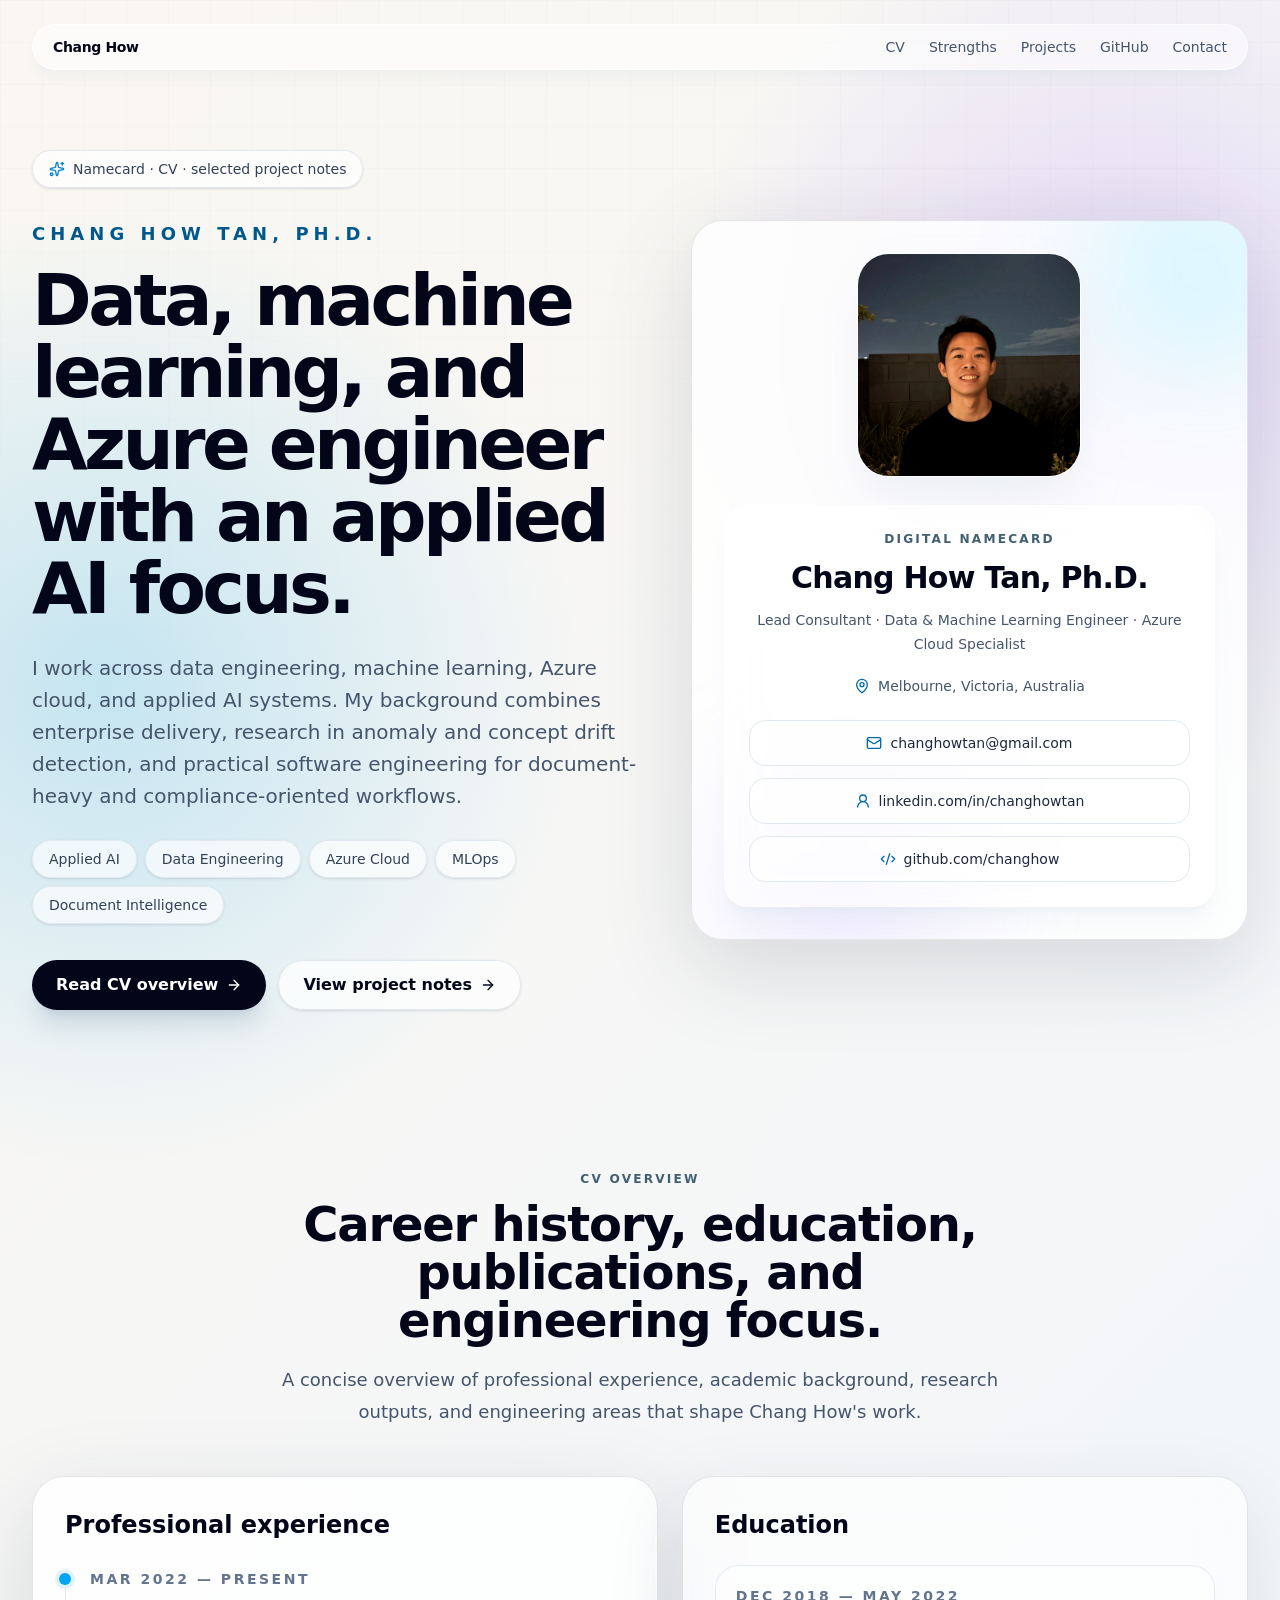
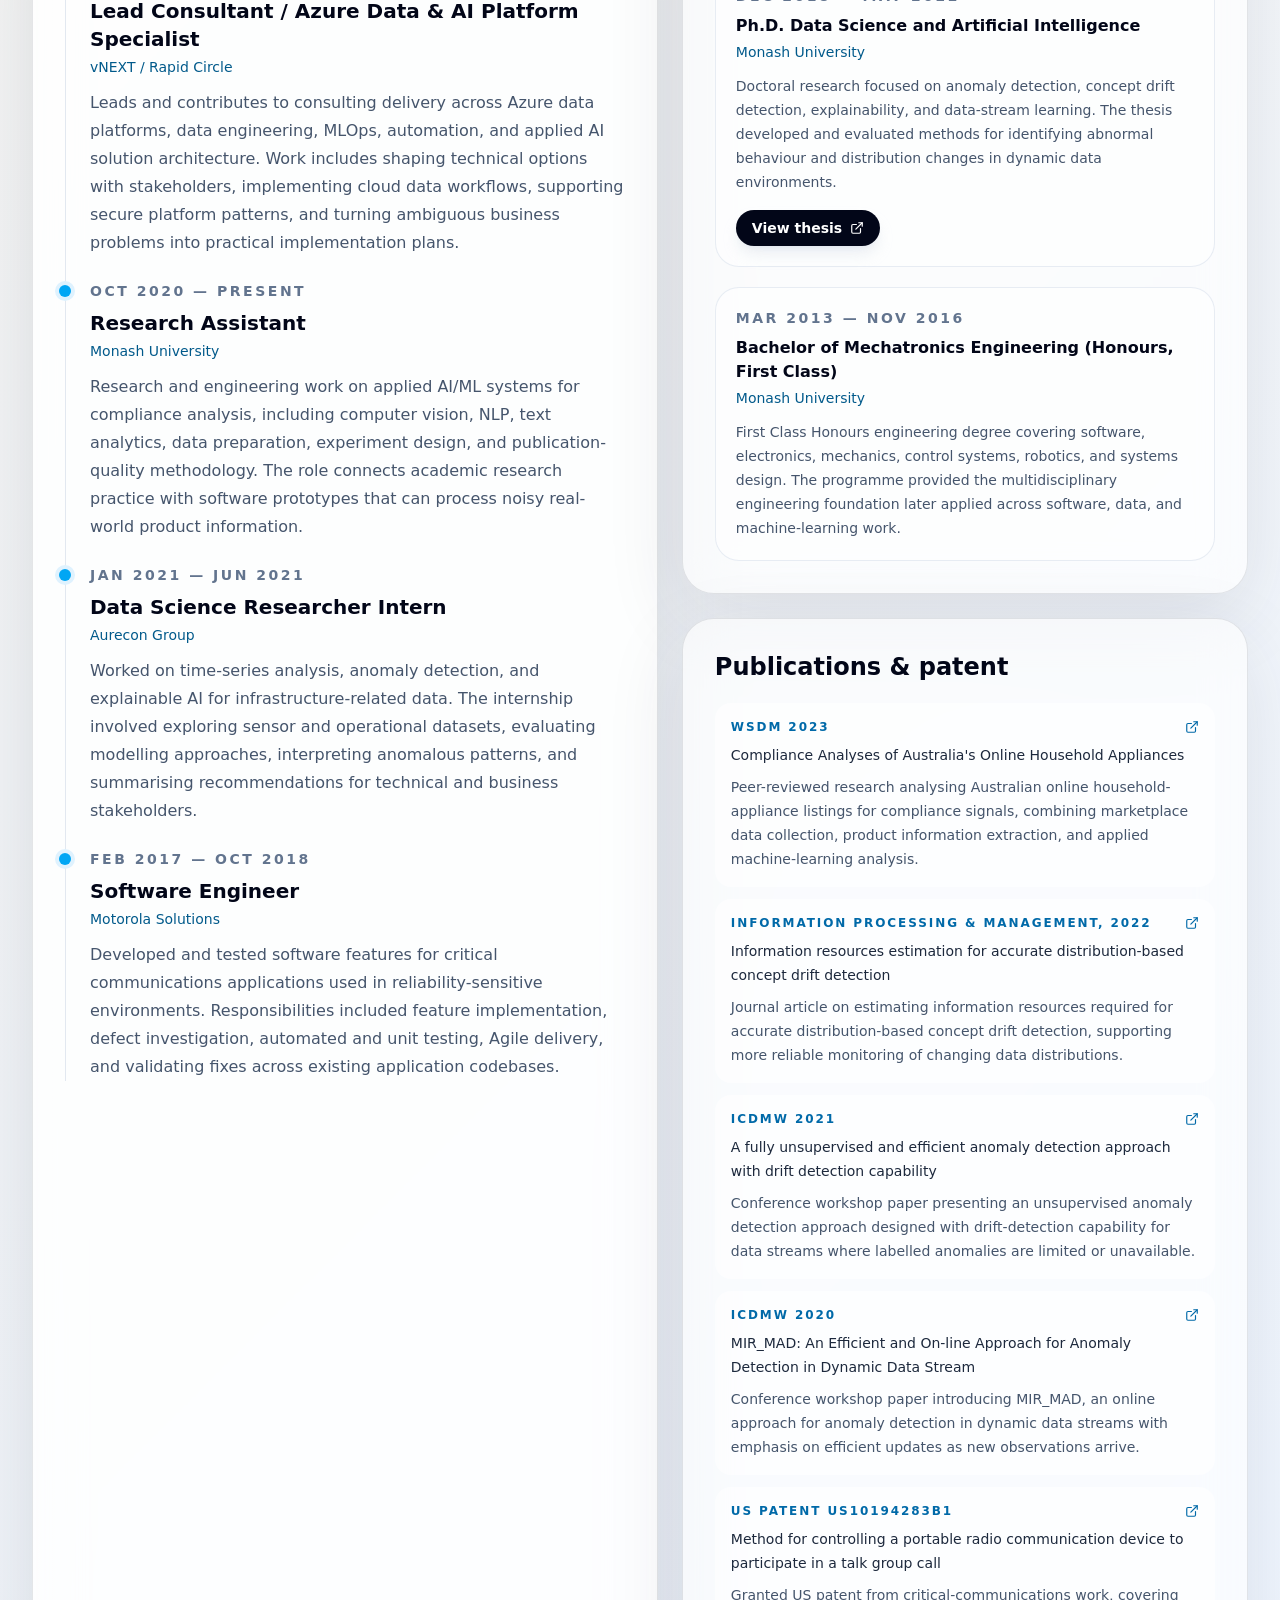
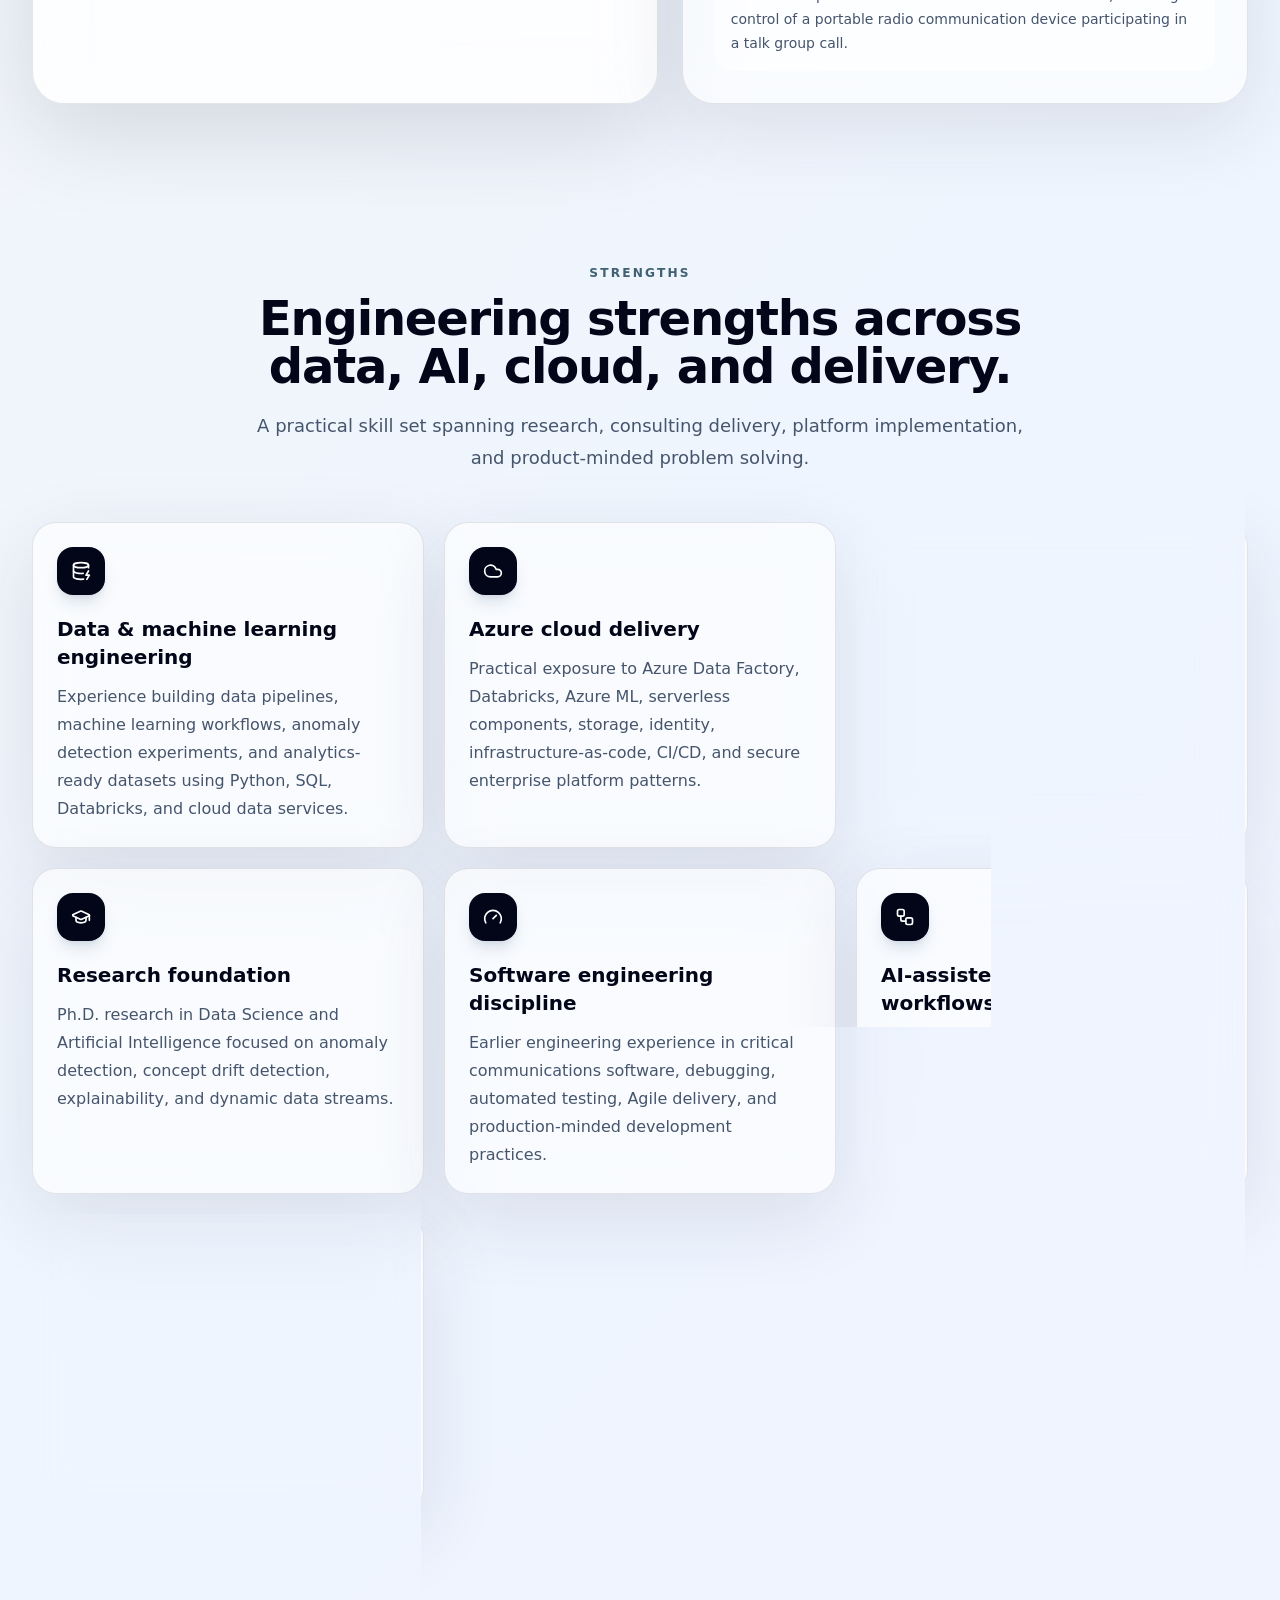
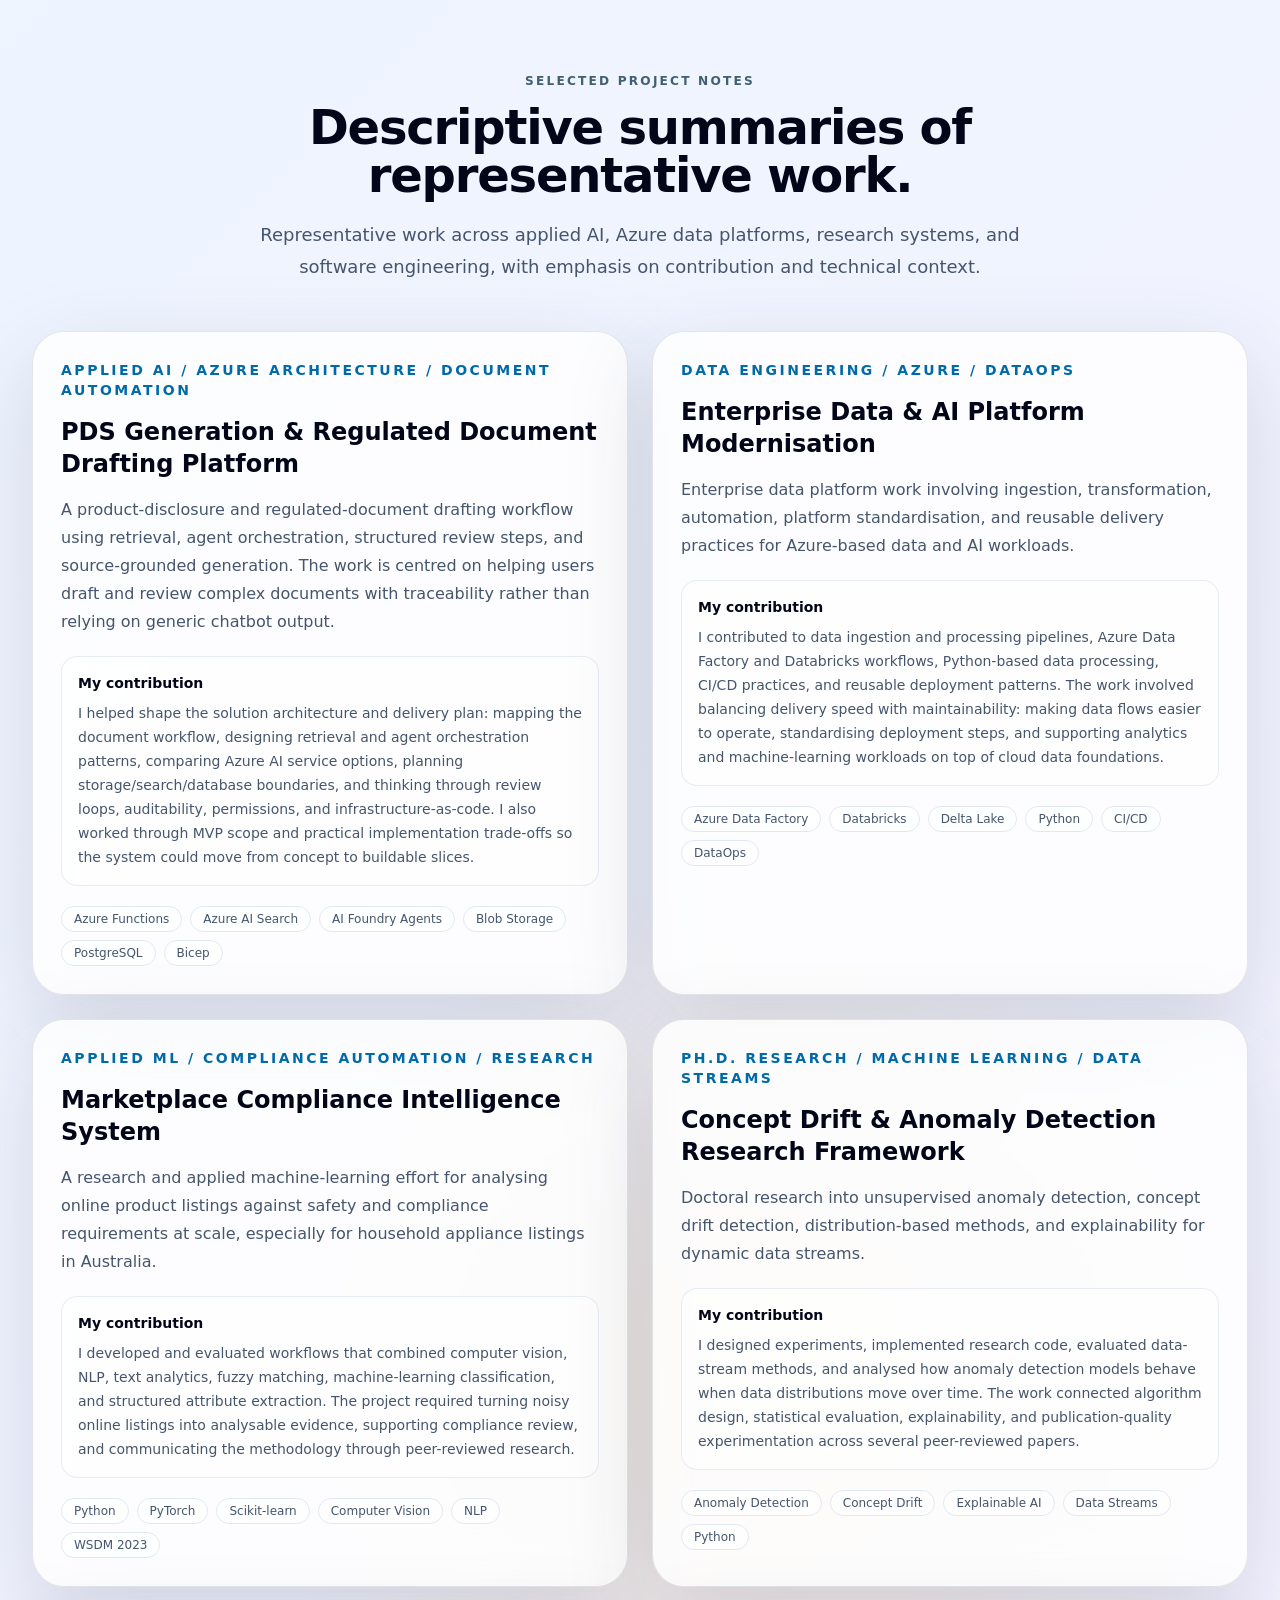
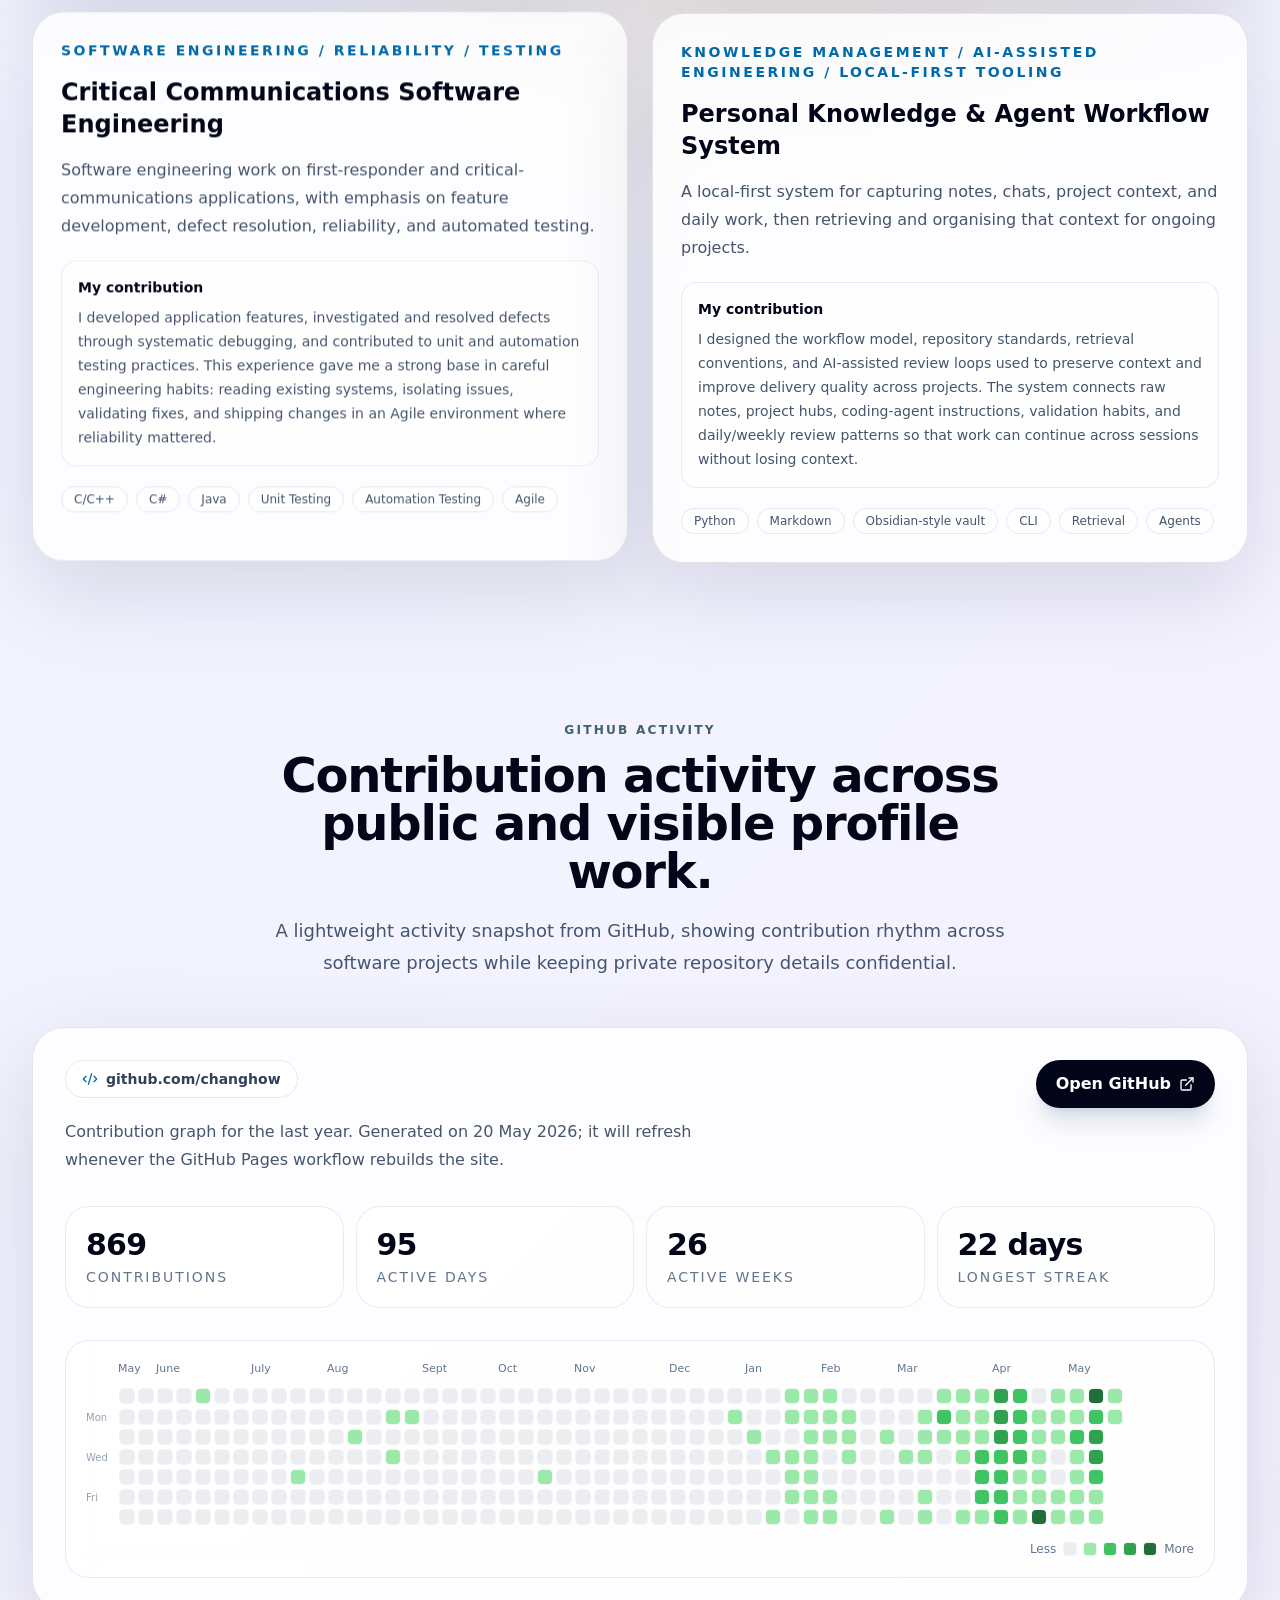
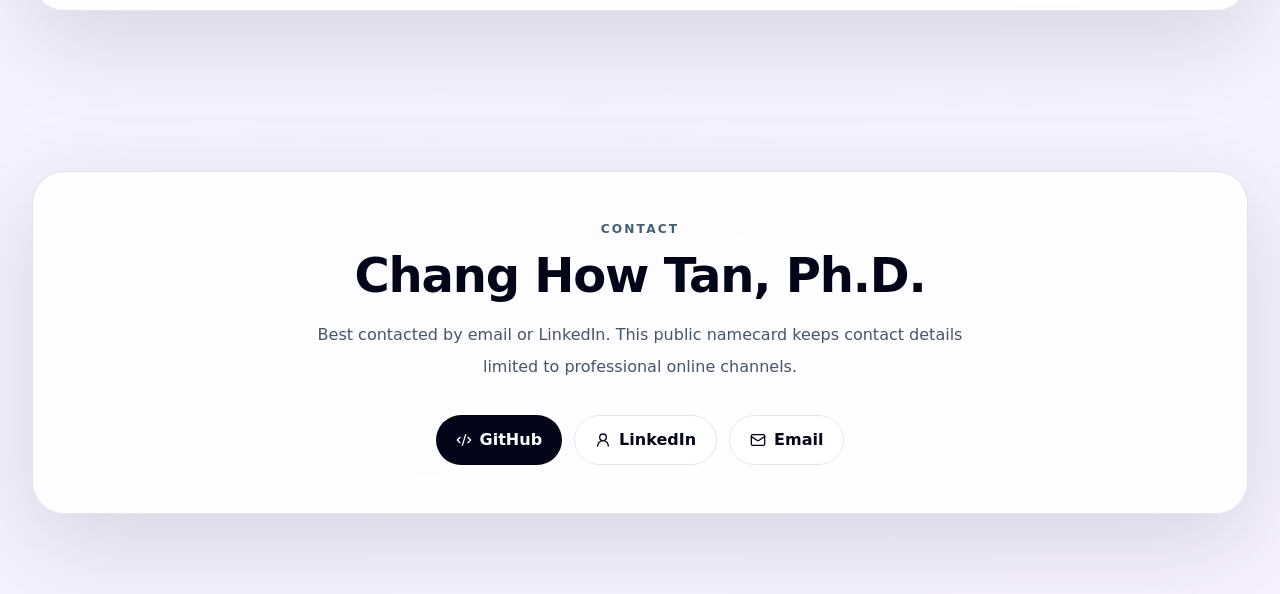
==== commit 585faabb: "Refresh generated profile site" ====
--- a/index.html
+++ b/index.html
@@ -1 +1 @@
-<!DOCTYPE html><html lang="en"><head><meta charSet="utf-8"/><meta name="viewport" content="width=device-width, initial-scale=1"/><link rel="preload" as="image" href="profile-photo.jpeg"/><link rel="stylesheet" href="/_next/static/chunks/0h6x-12g.wofd.css" data-precedence="next"/><link rel="preload" as="script" fetchPriority="low" href="/_next/static/chunks/0ht900cau6_ur.js"/><script src="/_next/static/chunks/0t2z5hkh7v~~b.js" async=""></script><script src="/_next/static/chunks/07lhk_q6pmm3r.js" async=""></script><script src="/_next/static/chunks/turbopack-0cek.dh0dqtgy.js" async=""></script><script src="/_next/static/chunks/0dbhjjzl8qfwv.js" async=""></script><script src="/_next/static/chunks/05d0yji7lrdmx.js" async=""></script><title>Chang How — AI, Data &amp; Product Engineering</title><meta name="description" content="A modern namecard, CV, and selected-work portfolio for Chang How: practical AI, Azure, data engineering, automation, and product-minded delivery."/><script src="/_next/static/chunks/03~yq9q893hmn.js" noModule=""></script></head><body><div hidden=""><!--$--><!--/$--></div><main class="relative overflow-hidden px-5 py-6 md:px-8"><nav class="mx-auto flex max-w-7xl items-center justify-between rounded-full border border-white/70 bg-white/55 px-5 py-3 text-sm shadow-lg shadow-slate-300/20 backdrop-blur-2xl"><a href="#top" class="font-semibold tracking-tight text-slate-950">Chang How</a><div class="hidden gap-6 text-slate-600 md:flex"><a href="#cv" class="hover:text-slate-950">CV</a><a href="#strengths" class="hover:text-slate-950">Strengths</a><a href="#work" class="hover:text-slate-950">Projects</a><a href="#github" class="hover:text-slate-950">GitHub</a><a href="#contact" class="hover:text-slate-950">Contact</a></div></nav><section id="top" class="mx-auto grid max-w-7xl items-center gap-10 pb-20 pt-14 md:grid-cols-[1fr_0.9fr] md:pt-20"><div><div class="inline-flex items-center gap-2 rounded-full border border-slate-200 bg-white/70 px-4 py-2 text-sm font-medium text-slate-700 shadow-sm backdrop-blur-xl" style="opacity:0;transform:translateY(28px)"><svg xmlns="http://www.w3.org/2000/svg" width="24" height="24" viewBox="0 0 24 24" fill="none" stroke="currentColor" stroke-width="2" stroke-linecap="round" stroke-linejoin="round" class="lucide lucide-sparkles h-4 w-4 text-sky-600" aria-hidden="true"><path d="M11.017 2.814a1 1 0 0 1 1.966 0l1.051 5.558a2 2 0 0 0 1.594 1.594l5.558 1.051a1 1 0 0 1 0 1.966l-5.558 1.051a2 2 0 0 0-1.594 1.594l-1.051 5.558a1 1 0 0 1-1.966 0l-1.051-5.558a2 2 0 0 0-1.594-1.594l-5.558-1.051a1 1 0 0 1 0-1.966l5.558-1.051a2 2 0 0 0 1.594-1.594z"></path><path d="M20 2v4"></path><path d="M22 4h-4"></path><circle cx="4" cy="20" r="2"></circle></svg>Namecard · CV · selected project notes</div><p class="mt-8 text-lg font-semibold uppercase tracking-[0.28em] text-sky-800" style="opacity:0;transform:translateY(28px)">Chang How Tan, Ph.D.</p><h1 class="mt-4 max-w-4xl text-5xl font-semibold tracking-[-0.05em] text-slate-950 md:text-7xl" style="opacity:0;transform:translateY(28px)">Data, machine learning, and Azure engineer with an applied AI focus.</h1><p class="mt-7 max-w-2xl text-lg leading-8 text-slate-600 md:text-xl" style="opacity:0;transform:translateY(28px)">I work across data engineering, machine learning, Azure cloud, and applied AI systems. My background combines enterprise delivery, research in anomaly and concept drift detection, and practical software engineering for document-heavy and compliance-oriented workflows.</p><div class="mt-7 flex flex-wrap gap-2" style="opacity:0;transform:translateY(28px)"><span class="rounded-full border border-slate-200 bg-white/65 px-4 py-2 text-sm font-medium text-slate-700 shadow-sm backdrop-blur-xl">Applied AI</span><span class="rounded-full border border-slate-200 bg-white/65 px-4 py-2 text-sm font-medium text-slate-700 shadow-sm backdrop-blur-xl">Data Engineering</span><span class="rounded-full border border-slate-200 bg-white/65 px-4 py-2 text-sm font-medium text-slate-700 shadow-sm backdrop-blur-xl">Azure Cloud</span><span class="rounded-full border border-slate-200 bg-white/65 px-4 py-2 text-sm font-medium text-slate-700 shadow-sm backdrop-blur-xl">MLOps</span><span class="rounded-full border border-slate-200 bg-white/65 px-4 py-2 text-sm font-medium text-slate-700 shadow-sm backdrop-blur-xl">Document Intelligence</span></div><div class="mt-9 flex flex-col gap-3 sm:flex-row" style="opacity:0;transform:translateY(28px)"><a href="#cv" class="inline-flex items-center justify-center gap-2 rounded-full bg-slate-950 px-6 py-3 font-semibold text-white shadow-xl shadow-slate-400/30 transition hover:-translate-y-0.5 hover:bg-slate-800">Read CV overview <svg xmlns="http://www.w3.org/2000/svg" width="24" height="24" viewBox="0 0 24 24" fill="none" stroke="currentColor" stroke-width="2" stroke-linecap="round" stroke-linejoin="round" class="lucide lucide-arrow-right h-4 w-4" aria-hidden="true"><path d="M5 12h14"></path><path d="m12 5 7 7-7 7"></path></svg></a><a href="#work" class="inline-flex items-center justify-center gap-2 rounded-full border border-slate-200 bg-white/70 px-6 py-3 font-semibold text-slate-950 shadow-sm backdrop-blur-xl transition hover:-translate-y-0.5">View project notes <svg xmlns="http://www.w3.org/2000/svg" width="24" height="24" viewBox="0 0 24 24" fill="none" stroke="currentColor" stroke-width="2" stroke-linecap="round" stroke-linejoin="round" class="lucide lucide-arrow-right h-4 w-4" aria-hidden="true"><path d="M5 12h14"></path><path d="m12 5 7 7-7 7"></path></svg></a></div></div><div style="opacity:0;transform:scale(0.96)"><div class="relative overflow-hidden rounded-[2rem] glass-strong p-6 md:p-8"><div class="absolute -right-12 -top-12 h-48 w-48 rounded-full bg-cyan-300/25 blur-3xl"></div><div class="absolute -bottom-14 left-10 h-56 w-56 rounded-full bg-violet-300/25 blur-3xl"></div><div class="relative"><div class="mx-auto h-44 w-44 overflow-hidden rounded-[2rem] border border-white/80 bg-white shadow-2xl shadow-slate-300/40 md:h-56 md:w-56"><img src="profile-photo.jpeg" alt="Portrait of Chang How Tan" class="h-full w-full object-cover object-[50%_38%] brightness-110 contrast-105"/></div><div class="mt-7 rounded-3xl border border-white/70 bg-white/65 p-6 text-center shadow-xl shadow-slate-300/20 backdrop-blur-xl"><p class="eyebrow">Digital namecard</p><h2 class="mt-3 text-3xl font-semibold tracking-tight text-slate-950">Chang How Tan, Ph.D.</h2><p class="mt-3 text-sm font-medium leading-6 text-slate-600">Lead Consultant · Data &amp; Machine Learning Engineer · Azure Cloud Specialist</p><div class="mt-5 flex items-center justify-center gap-2 text-sm text-slate-600"><svg xmlns="http://www.w3.org/2000/svg" width="24" height="24" viewBox="0 0 24 24" fill="none" stroke="currentColor" stroke-width="2" stroke-linecap="round" stroke-linejoin="round" class="lucide lucide-map-pin h-4 w-4 text-sky-700" aria-hidden="true"><path d="M20 10c0 4.993-5.539 10.193-7.399 11.799a1 1 0 0 1-1.202 0C9.539 20.193 4 14.993 4 10a8 8 0 0 1 16 0"></path><circle cx="12" cy="10" r="3"></circle></svg>Melbourne, Victoria, Australia</div><div class="mt-6 grid gap-3 text-sm"><a href="mailto:changhowtan@gmail.com" class="inline-flex items-center justify-center gap-2 rounded-2xl border border-slate-200 bg-white/70 px-4 py-3 font-medium text-slate-800 transition hover:-translate-y-0.5 hover:bg-white"><svg xmlns="http://www.w3.org/2000/svg" width="24" height="24" viewBox="0 0 24 24" fill="none" stroke="currentColor" stroke-width="2" stroke-linecap="round" stroke-linejoin="round" class="lucide lucide-mail h-4 w-4 text-sky-700" aria-hidden="true"><path d="m22 7-8.991 5.727a2 2 0 0 1-2.009 0L2 7"></path><rect x="2" y="4" width="20" height="16" rx="2"></rect></svg> <!-- -->changhowtan@gmail.com</a><a href="https://www.linkedin.com/in/changhowtan/" class="inline-flex items-center justify-center gap-2 rounded-2xl border border-slate-200 bg-white/70 px-4 py-3 font-medium text-slate-800 transition hover:-translate-y-0.5 hover:bg-white"><svg xmlns="http://www.w3.org/2000/svg" width="24" height="24" viewBox="0 0 24 24" fill="none" stroke="currentColor" stroke-width="2" stroke-linecap="round" stroke-linejoin="round" class="lucide lucide-user-round h-4 w-4 text-sky-700" aria-hidden="true"><circle cx="12" cy="8" r="5"></circle><path d="M20 21a8 8 0 0 0-16 0"></path></svg> linkedin.com/in/changhowtan</a><a href="https://github.com/changhow" class="inline-flex items-center justify-center gap-2 rounded-2xl border border-slate-200 bg-white/70 px-4 py-3 font-medium text-slate-800 transition hover:-translate-y-0.5 hover:bg-white"><svg xmlns="http://www.w3.org/2000/svg" width="24" height="24" viewBox="0 0 24 24" fill="none" stroke="currentColor" stroke-width="2" stroke-linecap="round" stroke-linejoin="round" class="lucide lucide-code-xml h-4 w-4 text-sky-700" aria-hidden="true"><path d="m18 16 4-4-4-4"></path><path d="m6 8-4 4 4 4"></path><path d="m14.5 4-5 16"></path></svg> github.com/changhow</a></div></div></div></div></div></section><section id="cv" class="mx-auto max-w-7xl py-20"><div class="mx-auto mb-12 max-w-3xl text-center" style="opacity:0;transform:translateY(28px)"><p class="eyebrow">CV overview</p><h2 class="mt-3 text-3xl font-semibold tracking-tight text-slate-950 md:text-5xl">Career history, education, publications, and engineering focus.</h2><p class="mt-5 text-base leading-8 text-slate-600 md:text-lg">A concise overview of professional experience, academic background, research outputs, and engineering areas that shape Chang How&#x27;s work.</p></div><div class="grid gap-6 lg:grid-cols-[1.05fr_0.95fr]"><div class="glass-strong rounded-[2rem] p-6 md:p-8"><h3 class="text-2xl font-semibold text-slate-950">Professional experience</h3><div class="mt-7 space-y-6 border-l border-slate-200 pl-6"><article class="relative"><div class="absolute -left-[31px] top-1 h-3 w-3 rounded-full bg-sky-500 ring-4 ring-sky-100"></div><p class="text-sm font-semibold uppercase tracking-[0.18em] text-slate-500">Mar 2022 — Present</p><h4 class="mt-2 text-xl font-semibold text-slate-950">Lead Consultant / Azure Data &amp; AI Platform Specialist</h4><p class="mt-1 text-sm font-medium text-sky-800">vNEXT / Rapid Circle</p><p class="mt-3 leading-7 text-slate-600">Leads and contributes to consulting delivery across Azure data platforms, data engineering, MLOps, automation, and applied AI solution architecture. Work includes shaping technical options with stakeholders, implementing cloud data workflows, supporting secure platform patterns, and turning ambiguous business problems into practical implementation plans.</p></article><article class="relative"><div class="absolute -left-[31px] top-1 h-3 w-3 rounded-full bg-sky-500 ring-4 ring-sky-100"></div><p class="text-sm font-semibold uppercase tracking-[0.18em] text-slate-500">Oct 2020 — Present</p><h4 class="mt-2 text-xl font-semibold text-slate-950">Research Assistant</h4><p class="mt-1 text-sm font-medium text-sky-800">Monash University</p><p class="mt-3 leading-7 text-slate-600">Research and engineering work on applied AI/ML systems for compliance analysis, including computer vision, NLP, text analytics, data preparation, experiment design, and publication-quality methodology. The role connects academic research practice with software prototypes that can process noisy real-world product information.</p></article><article class="relative"><div class="absolute -left-[31px] top-1 h-3 w-3 rounded-full bg-sky-500 ring-4 ring-sky-100"></div><p class="text-sm font-semibold uppercase tracking-[0.18em] text-slate-500">Jan 2021 — Jun 2021</p><h4 class="mt-2 text-xl font-semibold text-slate-950">Data Science Researcher Intern</h4><p class="mt-1 text-sm font-medium text-sky-800">Aurecon Group</p><p class="mt-3 leading-7 text-slate-600">Worked on time-series analysis, anomaly detection, and explainable AI for infrastructure-related data. The internship involved exploring sensor and operational datasets, evaluating modelling approaches, interpreting anomalous patterns, and summarising recommendations for technical and business stakeholders.</p></article><article class="relative"><div class="absolute -left-[31px] top-1 h-3 w-3 rounded-full bg-sky-500 ring-4 ring-sky-100"></div><p class="text-sm font-semibold uppercase tracking-[0.18em] text-slate-500">Feb 2017 — Oct 2018</p><h4 class="mt-2 text-xl font-semibold text-slate-950">Software Engineer</h4><p class="mt-1 text-sm font-medium text-sky-800">Motorola Solutions</p><p class="mt-3 leading-7 text-slate-600">Developed and tested software features for critical communications applications used in reliability-sensitive environments. Responsibilities included feature implementation, defect investigation, automated and unit testing, Agile delivery, and validating fixes across existing application codebases.</p></article></div></div><div class="space-y-6"><div class="glass rounded-[2rem] p-6 md:p-8"><h3 class="text-2xl font-semibold text-slate-950">Education</h3><div class="mt-6 space-y-5"><article class="rounded-3xl border border-slate-200/80 bg-white/55 p-5"><p class="text-sm font-semibold uppercase tracking-[0.18em] text-slate-500">Dec 2018 — May 2022</p><h4 class="mt-2 font-semibold text-slate-950">Ph.D. Data Science and Artificial Intelligence</h4><p class="mt-1 text-sm font-medium text-sky-800">Monash University</p><p class="mt-3 text-sm leading-6 text-slate-600">Doctoral research focused on anomaly detection, concept drift detection, explainability, and data-stream learning. The thesis developed and evaluated methods for identifying abnormal behaviour and distribution changes in dynamic data environments.</p><a href="https://bridges.monash.edu/articles/thesis/A_Unified_Framework_for_Anomaly_and_Concept_Drift_Detection_with_Explainability/19840051" class="mt-4 inline-flex items-center gap-2 rounded-full bg-slate-950 px-4 py-2 text-sm font-semibold text-white shadow-lg shadow-slate-300/40 transition hover:-translate-y-0.5 hover:bg-slate-800" target="_blank" rel="noreferrer">View thesis <svg xmlns="http://www.w3.org/2000/svg" width="24" height="24" viewBox="0 0 24 24" fill="none" stroke="currentColor" stroke-width="2" stroke-linecap="round" stroke-linejoin="round" class="lucide lucide-external-link h-3.5 w-3.5" aria-hidden="true"><path d="M15 3h6v6"></path><path d="M10 14 21 3"></path><path d="M18 13v6a2 2 0 0 1-2 2H5a2 2 0 0 1-2-2V8a2 2 0 0 1 2-2h6"></path></svg></a></article><article class="rounded-3xl border border-slate-200/80 bg-white/55 p-5"><p class="text-sm font-semibold uppercase tracking-[0.18em] text-slate-500">Mar 2013 — Nov 2016</p><h4 class="mt-2 font-semibold text-slate-950">Bachelor of Mechatronics Engineering (Honours, First Class)</h4><p class="mt-1 text-sm font-medium text-sky-800">Monash University</p><p class="mt-3 text-sm leading-6 text-slate-600">First Class Honours engineering degree covering software, electronics, mechanics, control systems, robotics, and systems design. The programme provided the multidisciplinary engineering foundation later applied across software, data, and machine-learning work.</p></article></div></div><div class="glass rounded-[2rem] p-6 md:p-8"><h3 class="text-2xl font-semibold text-slate-950">Publications &amp; patent</h3><ul class="mt-5 space-y-3 text-sm leading-6 text-slate-600"><li><a href="https://dl.acm.org/doi/10.1145/3539597.3575788" class="group block rounded-2xl bg-white/55 p-4 transition hover:-translate-y-0.5 hover:bg-white" target="_blank" rel="noreferrer"><span class="flex items-center justify-between gap-3 text-xs font-semibold uppercase tracking-[0.16em] text-sky-700">WSDM 2023<svg xmlns="http://www.w3.org/2000/svg" width="24" height="24" viewBox="0 0 24 24" fill="none" stroke="currentColor" stroke-width="2" stroke-linecap="round" stroke-linejoin="round" class="lucide lucide-external-link h-3.5 w-3.5 shrink-0 transition group-hover:translate-x-0.5" aria-hidden="true"><path d="M15 3h6v6"></path><path d="M10 14 21 3"></path><path d="M18 13v6a2 2 0 0 1-2 2H5a2 2 0 0 1-2-2V8a2 2 0 0 1 2-2h6"></path></svg></span><span class="mt-2 block font-medium text-slate-800 group-hover:text-slate-950">Compliance Analyses of Australia&#x27;s Online Household Appliances</span><span class="mt-2 block text-slate-600">Peer-reviewed research analysing Australian online household-appliance listings for compliance signals, combining marketplace data collection, product information extraction, and applied machine-learning analysis.</span></a></li><li><a href="https://www.sciencedirect.com/science/article/abs/pii/S0306457322000383" class="group block rounded-2xl bg-white/55 p-4 transition hover:-translate-y-0.5 hover:bg-white" target="_blank" rel="noreferrer"><span class="flex items-center justify-between gap-3 text-xs font-semibold uppercase tracking-[0.16em] text-sky-700">Information Processing &amp; Management, 2022<svg xmlns="http://www.w3.org/2000/svg" width="24" height="24" viewBox="0 0 24 24" fill="none" stroke="currentColor" stroke-width="2" stroke-linecap="round" stroke-linejoin="round" class="lucide lucide-external-link h-3.5 w-3.5 shrink-0 transition group-hover:translate-x-0.5" aria-hidden="true"><path d="M15 3h6v6"></path><path d="M10 14 21 3"></path><path d="M18 13v6a2 2 0 0 1-2 2H5a2 2 0 0 1-2-2V8a2 2 0 0 1 2-2h6"></path></svg></span><span class="mt-2 block font-medium text-slate-800 group-hover:text-slate-950">Information resources estimation for accurate distribution-based concept drift detection</span><span class="mt-2 block text-slate-600">Journal article on estimating information resources required for accurate distribution-based concept drift detection, supporting more reliable monitoring of changing data distributions.</span></a></li><li><a href="https://ieeexplore.ieee.org/document/9679930/" class="group block rounded-2xl bg-white/55 p-4 transition hover:-translate-y-0.5 hover:bg-white" target="_blank" rel="noreferrer"><span class="flex items-center justify-between gap-3 text-xs font-semibold uppercase tracking-[0.16em] text-sky-700">ICDMW 2021<svg xmlns="http://www.w3.org/2000/svg" width="24" height="24" viewBox="0 0 24 24" fill="none" stroke="currentColor" stroke-width="2" stroke-linecap="round" stroke-linejoin="round" class="lucide lucide-external-link h-3.5 w-3.5 shrink-0 transition group-hover:translate-x-0.5" aria-hidden="true"><path d="M15 3h6v6"></path><path d="M10 14 21 3"></path><path d="M18 13v6a2 2 0 0 1-2 2H5a2 2 0 0 1-2-2V8a2 2 0 0 1 2-2h6"></path></svg></span><span class="mt-2 block font-medium text-slate-800 group-hover:text-slate-950">A fully unsupervised and efficient anomaly detection approach with drift detection capability</span><span class="mt-2 block text-slate-600">Conference workshop paper presenting an unsupervised anomaly detection approach designed with drift-detection capability for data streams where labelled anomalies are limited or unavailable.</span></a></li><li><a href="https://ieeexplore.ieee.org/document/9346422" class="group block rounded-2xl bg-white/55 p-4 transition hover:-translate-y-0.5 hover:bg-white" target="_blank" rel="noreferrer"><span class="flex items-center justify-between gap-3 text-xs font-semibold uppercase tracking-[0.16em] text-sky-700">ICDMW 2020<svg xmlns="http://www.w3.org/2000/svg" width="24" height="24" viewBox="0 0 24 24" fill="none" stroke="currentColor" stroke-width="2" stroke-linecap="round" stroke-linejoin="round" class="lucide lucide-external-link h-3.5 w-3.5 shrink-0 transition group-hover:translate-x-0.5" aria-hidden="true"><path d="M15 3h6v6"></path><path d="M10 14 21 3"></path><path d="M18 13v6a2 2 0 0 1-2 2H5a2 2 0 0 1-2-2V8a2 2 0 0 1 2-2h6"></path></svg></span><span class="mt-2 block font-medium text-slate-800 group-hover:text-slate-950">MIR_MAD: An Efficient and On-line Approach for Anomaly Detection in Dynamic Data Stream</span><span class="mt-2 block text-slate-600">Conference workshop paper introducing MIR_MAD, an online approach for anomaly detection in dynamic data streams with emphasis on efficient updates as new observations arrive.</span></a></li><li><a href="https://patents.google.com/patent/US10194283B1/en" class="group block rounded-2xl bg-white/55 p-4 transition hover:-translate-y-0.5 hover:bg-white" target="_blank" rel="noreferrer"><span class="flex items-center justify-between gap-3 text-xs font-semibold uppercase tracking-[0.16em] text-sky-700">US Patent US10194283B1<svg xmlns="http://www.w3.org/2000/svg" width="24" height="24" viewBox="0 0 24 24" fill="none" stroke="currentColor" stroke-width="2" stroke-linecap="round" stroke-linejoin="round" class="lucide lucide-external-link h-3.5 w-3.5 shrink-0 transition group-hover:translate-x-0.5" aria-hidden="true"><path d="M15 3h6v6"></path><path d="M10 14 21 3"></path><path d="M18 13v6a2 2 0 0 1-2 2H5a2 2 0 0 1-2-2V8a2 2 0 0 1 2-2h6"></path></svg></span><span class="mt-2 block font-medium text-slate-800 group-hover:text-slate-950">Method for controlling a portable radio communication device to participate in a talk group call</span><span class="mt-2 block text-slate-600">Granted US patent from critical-communications work, covering control of a portable radio communication device participating in a talk group call.</span></a></li></ul></div></div></div></section><section id="strengths" class="mx-auto max-w-7xl py-20"><div class="mx-auto mb-12 max-w-3xl text-center" style="opacity:0;transform:translateY(28px)"><p class="eyebrow">Strengths</p><h2 class="mt-3 text-3xl font-semibold tracking-tight text-slate-950 md:text-5xl">Engineering strengths across data, AI, cloud, and delivery.</h2><p class="mt-5 text-base leading-8 text-slate-600 md:text-lg">A practical skill set spanning research, consulting delivery, platform implementation, and product-minded problem solving.</p></div><div class="grid gap-5 md:grid-cols-2 lg:grid-cols-3"><article class="glass rounded-3xl p-6 transition hover:-translate-y-1 hover:bg-white/75" style="opacity:0;transform:translateY(28px)"><div class="mb-5 flex h-12 w-12 items-center justify-center rounded-2xl bg-slate-950 text-white shadow-lg shadow-slate-400/30"><svg xmlns="http://www.w3.org/2000/svg" width="24" height="24" viewBox="0 0 24 24" fill="none" stroke="currentColor" stroke-width="2" stroke-linecap="round" stroke-linejoin="round" class="lucide lucide-database-zap h-5 w-5" aria-hidden="true"><ellipse cx="12" cy="5" rx="9" ry="3"></ellipse><path d="M3 5V19A9 3 0 0 0 15 21.84"></path><path d="M21 5V8"></path><path d="M21 12L18 17H22L19 22"></path><path d="M3 12A9 3 0 0 0 14.59 14.87"></path></svg></div><h3 class="text-xl font-semibold text-slate-950">Data &amp; machine learning engineering</h3><p class="mt-3 leading-7 text-slate-600">Experience building data pipelines, machine learning workflows, anomaly detection experiments, and analytics-ready datasets using Python, SQL, Databricks, and cloud data services.</p></article><article class="glass rounded-3xl p-6 transition hover:-translate-y-1 hover:bg-white/75" style="opacity:0;transform:translateY(28px)"><div class="mb-5 flex h-12 w-12 items-center justify-center rounded-2xl bg-slate-950 text-white shadow-lg shadow-slate-400/30"><svg xmlns="http://www.w3.org/2000/svg" width="24" height="24" viewBox="0 0 24 24" fill="none" stroke="currentColor" stroke-width="2" stroke-linecap="round" stroke-linejoin="round" class="lucide lucide-cloud h-5 w-5" aria-hidden="true"><path d="M17.5 19H9a7 7 0 1 1 6.71-9h1.79a4.5 4.5 0 1 1 0 9Z"></path></svg></div><h3 class="text-xl font-semibold text-slate-950">Azure cloud delivery</h3><p class="mt-3 leading-7 text-slate-600">Practical exposure to Azure Data Factory, Databricks, Azure ML, serverless components, storage, identity, infrastructure-as-code, CI/CD, and secure enterprise platform patterns.</p></article><article class="glass rounded-3xl p-6 transition hover:-translate-y-1 hover:bg-white/75" style="opacity:0;transform:translateY(28px)"><div class="mb-5 flex h-12 w-12 items-center justify-center rounded-2xl bg-slate-950 text-white shadow-lg shadow-slate-400/30"><svg xmlns="http://www.w3.org/2000/svg" width="24" height="24" viewBox="0 0 24 24" fill="none" stroke="currentColor" stroke-width="2" stroke-linecap="round" stroke-linejoin="round" class="lucide lucide-file-search h-5 w-5" aria-hidden="true"><path d="M6 22a2 2 0 0 1-2-2V4a2 2 0 0 1 2-2h8a2.4 2.4 0 0 1 1.704.706l3.588 3.588A2.4 2.4 0 0 1 20 8v12a2 2 0 0 1-2 2z"></path><path d="M14 2v5a1 1 0 0 0 1 1h5"></path><circle cx="11.5" cy="14.5" r="2.5"></circle><path d="M13.3 16.3 15 18"></path></svg></div><h3 class="text-xl font-semibold text-slate-950">Applied AI and document workflows</h3><p class="mt-3 leading-7 text-slate-600">Worked on AI-assisted drafting, retrieval, extraction, review, and compliance workflows where source grounding, traceability, and human review matter.</p></article><article class="glass rounded-3xl p-6 transition hover:-translate-y-1 hover:bg-white/75" style="opacity:0;transform:translateY(28px)"><div class="mb-5 flex h-12 w-12 items-center justify-center rounded-2xl bg-slate-950 text-white shadow-lg shadow-slate-400/30"><svg xmlns="http://www.w3.org/2000/svg" width="24" height="24" viewBox="0 0 24 24" fill="none" stroke="currentColor" stroke-width="2" stroke-linecap="round" stroke-linejoin="round" class="lucide lucide-graduation-cap h-5 w-5" aria-hidden="true"><path d="M21.42 10.922a1 1 0 0 0-.019-1.838L12.83 5.18a2 2 0 0 0-1.66 0L2.6 9.08a1 1 0 0 0 0 1.832l8.57 3.908a2 2 0 0 0 1.66 0z"></path><path d="M22 10v6"></path><path d="M6 12.5V16a6 3 0 0 0 12 0v-3.5"></path></svg></div><h3 class="text-xl font-semibold text-slate-950">Research foundation</h3><p class="mt-3 leading-7 text-slate-600">Ph.D. research in Data Science and Artificial Intelligence focused on anomaly detection, concept drift detection, explainability, and dynamic data streams.</p></article><article class="glass rounded-3xl p-6 transition hover:-translate-y-1 hover:bg-white/75" style="opacity:0;transform:translateY(28px)"><div class="mb-5 flex h-12 w-12 items-center justify-center rounded-2xl bg-slate-950 text-white shadow-lg shadow-slate-400/30"><svg xmlns="http://www.w3.org/2000/svg" width="24" height="24" viewBox="0 0 24 24" fill="none" stroke="currentColor" stroke-width="2" stroke-linecap="round" stroke-linejoin="round" class="lucide lucide-gauge h-5 w-5" aria-hidden="true"><path d="m12 14 4-4"></path><path d="M3.34 19a10 10 0 1 1 17.32 0"></path></svg></div><h3 class="text-xl font-semibold text-slate-950">Software engineering discipline</h3><p class="mt-3 leading-7 text-slate-600">Earlier engineering experience in critical communications software, debugging, automated testing, Agile delivery, and production-minded development practices.</p></article><article class="glass rounded-3xl p-6 transition hover:-translate-y-1 hover:bg-white/75" style="opacity:0;transform:translateY(28px)"><div class="mb-5 flex h-12 w-12 items-center justify-center rounded-2xl bg-slate-950 text-white shadow-lg shadow-slate-400/30"><svg xmlns="http://www.w3.org/2000/svg" width="24" height="24" viewBox="0 0 24 24" fill="none" stroke="currentColor" stroke-width="2" stroke-linecap="round" stroke-linejoin="round" class="lucide lucide-workflow h-5 w-5" aria-hidden="true"><rect width="8" height="8" x="3" y="3" rx="2"></rect><path d="M7 11v4a2 2 0 0 0 2 2h4"></path><rect width="8" height="8" x="13" y="13" rx="2"></rect></svg></div><h3 class="text-xl font-semibold text-slate-950">AI-assisted delivery workflows</h3><p class="mt-3 leading-7 text-slate-600">Uses structured agent workflows, project notes, review loops, and validation gates to move from unclear requirements to working prototypes and maintainable systems.</p></article><article class="glass rounded-3xl p-6 transition hover:-translate-y-1 hover:bg-white/75" style="opacity:0;transform:translateY(28px)"><div class="mb-5 flex h-12 w-12 items-center justify-center rounded-2xl bg-slate-950 text-white shadow-lg shadow-slate-400/30"><svg xmlns="http://www.w3.org/2000/svg" width="24" height="24" viewBox="0 0 24 24" fill="none" stroke="currentColor" stroke-width="2" stroke-linecap="round" stroke-linejoin="round" class="lucide lucide-brain h-5 w-5" aria-hidden="true"><path d="M12 18V5"></path><path d="M15 13a4.17 4.17 0 0 1-3-4 4.17 4.17 0 0 1-3 4"></path><path d="M17.598 6.5A3 3 0 1 0 12 5a3 3 0 1 0-5.598 1.5"></path><path d="M17.997 5.125a4 4 0 0 1 2.526 5.77"></path><path d="M18 18a4 4 0 0 0 2-7.464"></path><path d="M19.967 17.483A4 4 0 1 1 12 18a4 4 0 1 1-7.967-.517"></path><path d="M6 18a4 4 0 0 1-2-7.464"></path><path d="M6.003 5.125a4 4 0 0 0-2.526 5.77"></path></svg></div><h3 class="text-xl font-semibold text-slate-950">Product-minded problem framing</h3><p class="mt-3 leading-7 text-slate-600">Comfortable translating broad business problems into scoped workflows, technical options, MVP slices, and implementation plans that can be validated with users.</p></article></div></section><section id="work" class="mx-auto max-w-7xl py-20"><div class="mx-auto mb-12 max-w-3xl text-center" style="opacity:0;transform:translateY(28px)"><p class="eyebrow">Selected project notes</p><h2 class="mt-3 text-3xl font-semibold tracking-tight text-slate-950 md:text-5xl">Descriptive summaries of representative work.</h2><p class="mt-5 text-base leading-8 text-slate-600 md:text-lg">Representative work across applied AI, Azure data platforms, research systems, and software engineering, with emphasis on contribution and technical context.</p></div><div class="grid gap-6 lg:grid-cols-2"><article class="glass-strong rounded-[2rem] p-7" style="opacity:0;transform:translateY(28px)"><p class="text-sm font-semibold uppercase tracking-[0.18em] text-sky-700">Applied AI / Azure architecture / document automation</p><h3 class="mt-4 text-2xl font-semibold text-slate-950">PDS Generation &amp; Regulated Document Drafting Platform</h3><p class="mt-4 leading-7 text-slate-600">A product-disclosure and regulated-document drafting workflow using retrieval, agent orchestration, structured review steps, and source-grounded generation. The work is centred on helping users draft and review complex documents with traceability rather than relying on generic chatbot output.</p><div class="mt-5 rounded-2xl border border-slate-200/80 bg-white/55 p-4"><p class="text-sm font-semibold text-slate-950">My contribution</p><p class="mt-2 text-sm leading-6 text-slate-600">I helped shape the solution architecture and delivery plan: mapping the document workflow, designing retrieval and agent orchestration patterns, comparing Azure AI service options, planning storage/search/database boundaries, and thinking through review loops, auditability, permissions, and infrastructure-as-code. I also worked through MVP scope and practical implementation trade-offs so the system could move from concept to buildable slices.</p></div><div class="mt-5 flex flex-wrap gap-2"><span class="rounded-full border border-slate-200 bg-white/60 px-3 py-1 text-xs font-medium text-slate-600">Azure Functions</span><span class="rounded-full border border-slate-200 bg-white/60 px-3 py-1 text-xs font-medium text-slate-600">Azure AI Search</span><span class="rounded-full border border-slate-200 bg-white/60 px-3 py-1 text-xs font-medium text-slate-600">AI Foundry Agents</span><span class="rounded-full border border-slate-200 bg-white/60 px-3 py-1 text-xs font-medium text-slate-600">Blob Storage</span><span class="rounded-full border border-slate-200 bg-white/60 px-3 py-1 text-xs font-medium text-slate-600">PostgreSQL</span><span class="rounded-full border border-slate-200 bg-white/60 px-3 py-1 text-xs font-medium text-slate-600">Bicep</span></div></article><article class="glass-strong rounded-[2rem] p-7" style="opacity:0;transform:translateY(28px)"><p class="text-sm font-semibold uppercase tracking-[0.18em] text-sky-700">Data engineering / Azure / DataOps</p><h3 class="mt-4 text-2xl font-semibold text-slate-950">Enterprise Data &amp; AI Platform Modernisation</h3><p class="mt-4 leading-7 text-slate-600">Enterprise data platform work involving ingestion, transformation, automation, platform standardisation, and reusable delivery practices for Azure-based data and AI workloads.</p><div class="mt-5 rounded-2xl border border-slate-200/80 bg-white/55 p-4"><p class="text-sm font-semibold text-slate-950">My contribution</p><p class="mt-2 text-sm leading-6 text-slate-600">I contributed to data ingestion and processing pipelines, Azure Data Factory and Databricks workflows, Python-based data processing, CI/CD practices, and reusable deployment patterns. The work involved balancing delivery speed with maintainability: making data flows easier to operate, standardising deployment steps, and supporting analytics and machine-learning workloads on top of cloud data foundations.</p></div><div class="mt-5 flex flex-wrap gap-2"><span class="rounded-full border border-slate-200 bg-white/60 px-3 py-1 text-xs font-medium text-slate-600">Azure Data Factory</span><span class="rounded-full border border-slate-200 bg-white/60 px-3 py-1 text-xs font-medium text-slate-600">Databricks</span><span class="rounded-full border border-slate-200 bg-white/60 px-3 py-1 text-xs font-medium text-slate-600">Delta Lake</span><span class="rounded-full border border-slate-200 bg-white/60 px-3 py-1 text-xs font-medium text-slate-600">Python</span><span class="rounded-full border border-slate-200 bg-white/60 px-3 py-1 text-xs font-medium text-slate-600">CI/CD</span><span class="rounded-full border border-slate-200 bg-white/60 px-3 py-1 text-xs font-medium text-slate-600">DataOps</span></div></article><article class="glass-strong rounded-[2rem] p-7" style="opacity:0;transform:translateY(28px)"><p class="text-sm font-semibold uppercase tracking-[0.18em] text-sky-700">Applied ML / compliance automation / research</p><h3 class="mt-4 text-2xl font-semibold text-slate-950">Marketplace Compliance Intelligence System</h3><p class="mt-4 leading-7 text-slate-600">A research and applied machine-learning effort for analysing online product listings against safety and compliance requirements at scale, especially for household appliance listings in Australia.</p><div class="mt-5 rounded-2xl border border-slate-200/80 bg-white/55 p-4"><p class="text-sm font-semibold text-slate-950">My contribution</p><p class="mt-2 text-sm leading-6 text-slate-600">I developed and evaluated workflows that combined computer vision, NLP, text analytics, fuzzy matching, machine-learning classification, and structured attribute extraction. The project required turning noisy online listings into analysable evidence, supporting compliance review, and communicating the methodology through peer-reviewed research.</p></div><div class="mt-5 flex flex-wrap gap-2"><span class="rounded-full border border-slate-200 bg-white/60 px-3 py-1 text-xs font-medium text-slate-600">Python</span><span class="rounded-full border border-slate-200 bg-white/60 px-3 py-1 text-xs font-medium text-slate-600">PyTorch</span><span class="rounded-full border border-slate-200 bg-white/60 px-3 py-1 text-xs font-medium text-slate-600">Scikit-learn</span><span class="rounded-full border border-slate-200 bg-white/60 px-3 py-1 text-xs font-medium text-slate-600">Computer Vision</span><span class="rounded-full border border-slate-200 bg-white/60 px-3 py-1 text-xs font-medium text-slate-600">NLP</span><span class="rounded-full border border-slate-200 bg-white/60 px-3 py-1 text-xs font-medium text-slate-600">WSDM 2023</span></div></article><article class="glass-strong rounded-[2rem] p-7" style="opacity:0;transform:translateY(28px)"><p class="text-sm font-semibold uppercase tracking-[0.18em] text-sky-700">Ph.D. research / machine learning / data streams</p><h3 class="mt-4 text-2xl font-semibold text-slate-950">Concept Drift &amp; Anomaly Detection Research Framework</h3><p class="mt-4 leading-7 text-slate-600">Doctoral research into unsupervised anomaly detection, concept drift detection, distribution-based methods, and explainability for dynamic data streams.</p><div class="mt-5 rounded-2xl border border-slate-200/80 bg-white/55 p-4"><p class="text-sm font-semibold text-slate-950">My contribution</p><p class="mt-2 text-sm leading-6 text-slate-600">I designed experiments, implemented research code, evaluated data-stream methods, and analysed how anomaly detection models behave when data distributions move over time. The work connected algorithm design, statistical evaluation, explainability, and publication-quality experimentation across several peer-reviewed papers.</p></div><div class="mt-5 flex flex-wrap gap-2"><span class="rounded-full border border-slate-200 bg-white/60 px-3 py-1 text-xs font-medium text-slate-600">Anomaly Detection</span><span class="rounded-full border border-slate-200 bg-white/60 px-3 py-1 text-xs font-medium text-slate-600">Concept Drift</span><span class="rounded-full border border-slate-200 bg-white/60 px-3 py-1 text-xs font-medium text-slate-600">Explainable AI</span><span class="rounded-full border border-slate-200 bg-white/60 px-3 py-1 text-xs font-medium text-slate-600">Data Streams</span><span class="rounded-full border border-slate-200 bg-white/60 px-3 py-1 text-xs font-medium text-slate-600">Python</span></div></article><article class="glass-strong rounded-[2rem] p-7" style="opacity:0;transform:translateY(28px)"><p class="text-sm font-semibold uppercase tracking-[0.18em] text-sky-700">Software engineering / reliability / testing</p><h3 class="mt-4 text-2xl font-semibold text-slate-950">Critical Communications Software Engineering</h3><p class="mt-4 leading-7 text-slate-600">Software engineering work on first-responder and critical-communications applications, with emphasis on feature development, defect resolution, reliability, and automated testing.</p><div class="mt-5 rounded-2xl border border-slate-200/80 bg-white/55 p-4"><p class="text-sm font-semibold text-slate-950">My contribution</p><p class="mt-2 text-sm leading-6 text-slate-600">I developed application features, investigated and resolved defects through systematic debugging, and contributed to unit and automation testing practices. This experience gave me a strong base in careful engineering habits: reading existing systems, isolating issues, validating fixes, and shipping changes in an Agile environment where reliability mattered.</p></div><div class="mt-5 flex flex-wrap gap-2"><span class="rounded-full border border-slate-200 bg-white/60 px-3 py-1 text-xs font-medium text-slate-600">C/C++</span><span class="rounded-full border border-slate-200 bg-white/60 px-3 py-1 text-xs font-medium text-slate-600">C#</span><span class="rounded-full border border-slate-200 bg-white/60 px-3 py-1 text-xs font-medium text-slate-600">Java</span><span class="rounded-full border border-slate-200 bg-white/60 px-3 py-1 text-xs font-medium text-slate-600">Unit Testing</span><span class="rounded-full border border-slate-200 bg-white/60 px-3 py-1 text-xs font-medium text-slate-600">Automation Testing</span><span class="rounded-full border border-slate-200 bg-white/60 px-3 py-1 text-xs font-medium text-slate-600">Agile</span></div></article><article class="glass-strong rounded-[2rem] p-7" style="opacity:0;transform:translateY(28px)"><p class="text-sm font-semibold uppercase tracking-[0.18em] text-sky-700">Knowledge management / AI-assisted engineering / local-first tooling</p><h3 class="mt-4 text-2xl font-semibold text-slate-950">Personal Knowledge &amp; Agent Workflow System</h3><p class="mt-4 leading-7 text-slate-600">A local-first system for capturing notes, chats, project context, and daily work, then retrieving and organising that context for ongoing projects.</p><div class="mt-5 rounded-2xl border border-slate-200/80 bg-white/55 p-4"><p class="text-sm font-semibold text-slate-950">My contribution</p><p class="mt-2 text-sm leading-6 text-slate-600">I designed the workflow model, repository standards, retrieval conventions, and AI-assisted review loops used to preserve context and improve delivery quality across projects. The system connects raw notes, project hubs, coding-agent instructions, validation habits, and daily/weekly review patterns so that work can continue across sessions without losing context.</p></div><div class="mt-5 flex flex-wrap gap-2"><span class="rounded-full border border-slate-200 bg-white/60 px-3 py-1 text-xs font-medium text-slate-600">Python</span><span class="rounded-full border border-slate-200 bg-white/60 px-3 py-1 text-xs font-medium text-slate-600">Markdown</span><span class="rounded-full border border-slate-200 bg-white/60 px-3 py-1 text-xs font-medium text-slate-600">Obsidian-style vault</span><span class="rounded-full border border-slate-200 bg-white/60 px-3 py-1 text-xs font-medium text-slate-600">CLI</span><span class="rounded-full border border-slate-200 bg-white/60 px-3 py-1 text-xs font-medium text-slate-600">Retrieval</span><span class="rounded-full border border-slate-200 bg-white/60 px-3 py-1 text-xs font-medium text-slate-600">Agents</span></div></article></div></section><section id="github" class="mx-auto max-w-7xl py-20"><div class="mx-auto mb-12 max-w-3xl text-center" style="opacity:0;transform:translateY(28px)"><p class="eyebrow">GitHub activity</p><h2 class="mt-3 text-3xl font-semibold tracking-tight text-slate-950 md:text-5xl">Contribution activity across public and visible profile work.</h2><p class="mt-5 text-base leading-8 text-slate-600 md:text-lg">A lightweight activity snapshot from GitHub, showing contribution rhythm across software projects while keeping private repository details confidential.</p></div><div class="glass-strong overflow-hidden rounded-[2rem] p-6 md:p-8" style="opacity:0;transform:translateY(28px)"><div class="flex flex-col gap-6 lg:flex-row lg:items-start lg:justify-between"><div><div class="inline-flex items-center gap-2 rounded-full border border-slate-200 bg-white/70 px-4 py-2 text-sm font-semibold text-slate-700"><svg xmlns="http://www.w3.org/2000/svg" width="24" height="24" viewBox="0 0 24 24" fill="none" stroke="currentColor" stroke-width="2" stroke-linecap="round" stroke-linejoin="round" class="lucide lucide-code-xml h-4 w-4 text-sky-700" aria-hidden="true"><path d="m18 16 4-4-4-4"></path><path d="m6 8-4 4 4 4"></path><path d="m14.5 4-5 16"></path></svg> github.com/<!-- -->changhow</div><p class="mt-5 max-w-2xl leading-7 text-slate-600">Contribution graph for the last year. Generated on <!-- -->20 May 2026<!-- -->; it will refresh whenever the GitHub Pages workflow rebuilds the site.</p></div><a href="https://github.com/changhow" class="inline-flex items-center justify-center gap-2 rounded-full bg-slate-950 px-5 py-3 font-semibold text-white shadow-xl shadow-slate-400/30 transition hover:-translate-y-0.5 hover:bg-slate-800" target="_blank" rel="noreferrer">Open GitHub <svg xmlns="http://www.w3.org/2000/svg" width="24" height="24" viewBox="0 0 24 24" fill="none" stroke="currentColor" stroke-width="2" stroke-linecap="round" stroke-linejoin="round" class="lucide lucide-external-link h-4 w-4" aria-hidden="true"><path d="M15 3h6v6"></path><path d="M10 14 21 3"></path><path d="M18 13v6a2 2 0 0 1-2 2H5a2 2 0 0 1-2-2V8a2 2 0 0 1 2-2h6"></path></svg></a></div><div class="mt-8 grid gap-3 sm:grid-cols-2 lg:grid-cols-4"><div class="rounded-3xl border border-slate-200/80 bg-white/60 p-5"><p class="text-3xl font-semibold tracking-tight text-slate-950">868</p><p class="mt-1 text-sm font-medium uppercase tracking-[0.14em] text-slate-500">contributions</p></div><div class="rounded-3xl border border-slate-200/80 bg-white/60 p-5"><p class="text-3xl font-semibold tracking-tight text-slate-950">95</p><p class="mt-1 text-sm font-medium uppercase tracking-[0.14em] text-slate-500">active days</p></div><div class="rounded-3xl border border-slate-200/80 bg-white/60 p-5"><p class="text-3xl font-semibold tracking-tight text-slate-950">26</p><p class="mt-1 text-sm font-medium uppercase tracking-[0.14em] text-slate-500">active weeks</p></div><div class="rounded-3xl border border-slate-200/80 bg-white/60 p-5"><p class="text-3xl font-semibold tracking-tight text-slate-950">22 days</p><p class="mt-1 text-sm font-medium uppercase tracking-[0.14em] text-slate-500">longest streak</p></div></div><div class="mt-8 overflow-x-auto rounded-3xl border border-slate-200/80 bg-white/60 p-5"><div class="relative min-w-[760px]"><div class="mb-3 grid grid-flow-col auto-cols-[14px] gap-[5px] pl-8 text-[11px] font-medium text-slate-500"><span style="grid-column-start:1">May</span><span style="grid-column-start:3">Jun</span><span style="grid-column-start:8">Jul</span><span style="grid-column-start:12">Aug</span><span style="grid-column-start:17">Sept</span><span style="grid-column-start:21">Oct</span><span style="grid-column-start:25">Nov</span><span style="grid-column-start:30">Dec</span><span style="grid-column-start:34">Jan</span><span style="grid-column-start:38">Feb</span><span style="grid-column-start:42">Mar</span><span style="grid-column-start:47">Apr</span><span style="grid-column-start:51">May</span></div><div class="flex gap-3"><div class="grid grid-rows-7 gap-[5px] pt-[1px] text-[10px] font-medium text-slate-400"><span></span><span>Mon</span><span></span><span>Wed</span><span></span><span>Fri</span><span></span></div><div class="grid grid-flow-col auto-cols-[14px] grid-rows-7 gap-[5px]"><span title="2025-05-20: 0 contributions" aria-label="2025-05-20: 0 contributions" class="h-3.5 w-3.5 rounded-[4px] ring-1 ring-slate-900/5 transition hover:scale-125 hover:ring-slate-500/30" style="background-color:#ebedf0"></span><span title="2025-05-21: 0 contributions" aria-label="2025-05-21: 0 contributions" class="h-3.5 w-3.5 rounded-[4px] ring-1 ring-slate-900/5 transition hover:scale-125 hover:ring-slate-500/30" style="background-color:#ebedf0"></span><span title="2025-05-22: 0 contributions" aria-label="2025-05-22: 0 contributions" class="h-3.5 w-3.5 rounded-[4px] ring-1 ring-slate-900/5 transition hover:scale-125 hover:ring-slate-500/30" style="background-color:#ebedf0"></span><span title="2025-05-23: 0 contributions" aria-label="2025-05-23: 0 contributions" class="h-3.5 w-3.5 rounded-[4px] ring-1 ring-slate-900/5 transition hover:scale-125 hover:ring-slate-500/30" style="background-color:#ebedf0"></span><span title="2025-05-24: 0 contributions" aria-label="2025-05-24: 0 contributions" class="h-3.5 w-3.5 rounded-[4px] ring-1 ring-slate-900/5 transition hover:scale-125 hover:ring-slate-500/30" style="background-color:#ebedf0"></span><span title="2025-05-25: 0 contributions" aria-label="2025-05-25: 0 contributions" class="h-3.5 w-3.5 rounded-[4px] ring-1 ring-slate-900/5 transition hover:scale-125 hover:ring-slate-500/30" style="background-color:#ebedf0"></span><span title="2025-05-26: 0 contributions" aria-label="2025-05-26: 0 contributions" class="h-3.5 w-3.5 rounded-[4px] ring-1 ring-slate-900/5 transition hover:scale-125 hover:ring-slate-500/30" style="background-color:#ebedf0"></span><span title="2025-05-27: 0 contributions" aria-label="2025-05-27: 0 contributions" class="h-3.5 w-3.5 rounded-[4px] ring-1 ring-slate-900/5 transition hover:scale-125 hover:ring-slate-500/30" style="background-color:#ebedf0"></span><span title="2025-05-28: 0 contributions" aria-label="2025-05-28: 0 contributions" class="h-3.5 w-3.5 rounded-[4px] ring-1 ring-slate-900/5 transition hover:scale-125 hover:ring-slate-500/30" style="background-color:#ebedf0"></span><span title="2025-05-29: 0 contributions" aria-label="2025-05-29: 0 contributions" class="h-3.5 w-3.5 rounded-[4px] ring-1 ring-slate-900/5 transition hover:scale-125 hover:ring-slate-500/30" style="background-color:#ebedf0"></span><span title="2025-05-30: 0 contributions" aria-label="2025-05-30: 0 contributions" class="h-3.5 w-3.5 rounded-[4px] ring-1 ring-slate-900/5 transition hover:scale-125 hover:ring-slate-500/30" style="background-color:#ebedf0"></span><span title="2025-05-31: 0 contributions" aria-label="2025-05-31: 0 contributions" class="h-3.5 w-3.5 rounded-[4px] ring-1 ring-slate-900/5 transition hover:scale-125 hover:ring-slate-500/30" style="background-color:#ebedf0"></span><span title="2025-06-01: 0 contributions" aria-label="2025-06-01: 0 contributions" class="h-3.5 w-3.5 rounded-[4px] ring-1 ring-slate-900/5 transition hover:scale-125 hover:ring-slate-500/30" style="background-color:#ebedf0"></span><span title="2025-06-02: 0 contributions" aria-label="2025-06-02: 0 contributions" class="h-3.5 w-3.5 rounded-[4px] ring-1 ring-slate-900/5 transition hover:scale-125 hover:ring-slate-500/30" style="background-color:#ebedf0"></span><span title="2025-06-03: 0 contributions" aria-label="2025-06-03: 0 contributions" class="h-3.5 w-3.5 rounded-[4px] ring-1 ring-slate-900/5 transition hover:scale-125 hover:ring-slate-500/30" style="background-color:#ebedf0"></span><span title="2025-06-04: 0 contributions" aria-label="2025-06-04: 0 contributions" class="h-3.5 w-3.5 rounded-[4px] ring-1 ring-slate-900/5 transition hover:scale-125 hover:ring-slate-500/30" style="background-color:#ebedf0"></span><span title="2025-06-05: 0 contributions" aria-label="2025-06-05: 0 contributions" class="h-3.5 w-3.5 rounded-[4px] ring-1 ring-slate-900/5 transition hover:scale-125 hover:ring-slate-500/30" style="background-color:#ebedf0"></span><span title="2025-06-06: 0 contributions" aria-label="2025-06-06: 0 contributions" class="h-3.5 w-3.5 rounded-[4px] ring-1 ring-slate-900/5 transition hover:scale-125 hover:ring-slate-500/30" style="background-color:#ebedf0"></span><span title="2025-06-07: 0 contributions" aria-label="2025-06-07: 0 contributions" class="h-3.5 w-3.5 rounded-[4px] ring-1 ring-slate-900/5 transition hover:scale-125 hover:ring-slate-500/30" style="background-color:#ebedf0"></span><span title="2025-06-08: 0 contributions" aria-label="2025-06-08: 0 contributions" class="h-3.5 w-3.5 rounded-[4px] ring-1 ring-slate-900/5 transition hover:scale-125 hover:ring-slate-500/30" style="background-color:#ebedf0"></span><span title="2025-06-09: 0 contributions" aria-label="2025-06-09: 0 contributions" class="h-3.5 w-3.5 rounded-[4px] ring-1 ring-slate-900/5 transition hover:scale-125 hover:ring-slate-500/30" style="background-color:#ebedf0"></span><span title="2025-06-10: 0 contributions" aria-label="2025-06-10: 0 contributions" class="h-3.5 w-3.5 rounded-[4px] ring-1 ring-slate-900/5 transition hover:scale-125 hover:ring-slate-500/30" style="background-color:#ebedf0"></span><span title="2025-06-11: 0 contributions" aria-label="2025-06-11: 0 contributions" class="h-3.5 w-3.5 rounded-[4px] ring-1 ring-slate-900/5 transition hover:scale-125 hover:ring-slate-500/30" style="background-color:#ebedf0"></span><span title="2025-06-12: 0 contributions" aria-label="2025-06-12: 0 contributions" class="h-3.5 w-3.5 rounded-[4px] ring-1 ring-slate-900/5 transition hover:scale-125 hover:ring-slate-500/30" style="background-color:#ebedf0"></span><span title="2025-06-13: 0 contributions" aria-label="2025-06-13: 0 contributions" class="h-3.5 w-3.5 rounded-[4px] ring-1 ring-slate-900/5 transition hover:scale-125 hover:ring-slate-500/30" style="background-color:#ebedf0"></span><span title="2025-06-14: 0 contributions" aria-label="2025-06-14: 0 contributions" class="h-3.5 w-3.5 rounded-[4px] ring-1 ring-slate-900/5 transition hover:scale-125 hover:ring-slate-500/30" style="background-color:#ebedf0"></span><span title="2025-06-15: 0 contributions" aria-label="2025-06-15: 0 contributions" class="h-3.5 w-3.5 rounded-[4px] ring-1 ring-slate-900/5 transition hover:scale-125 hover:ring-slate-500/30" style="background-color:#ebedf0"></span><span title="2025-06-16: 0 contributions" aria-label="2025-06-16: 0 contributions" class="h-3.5 w-3.5 rounded-[4px] ring-1 ring-slate-900/5 transition hover:scale-125 hover:ring-slate-500/30" style="background-color:#ebedf0"></span><span title="2025-06-17: 1 contribution" aria-label="2025-06-17: 1 contribution" class="h-3.5 w-3.5 rounded-[4px] ring-1 ring-slate-900/5 transition hover:scale-125 hover:ring-slate-500/30" style="background-color:#9be9a8"></span><span title="2025-06-18: 0 contributions" aria-label="2025-06-18: 0 contributions" class="h-3.5 w-3.5 rounded-[4px] ring-1 ring-slate-900/5 transition hover:scale-125 hover:ring-slate-500/30" style="background-color:#ebedf0"></span><span title="2025-06-19: 0 contributions" aria-label="2025-06-19: 0 contributions" class="h-3.5 w-3.5 rounded-[4px] ring-1 ring-slate-900/5 transition hover:scale-125 hover:ring-slate-500/30" style="background-color:#ebedf0"></span><span title="2025-06-20: 0 contributions" aria-label="2025-06-20: 0 contributions" class="h-3.5 w-3.5 rounded-[4px] ring-1 ring-slate-900/5 transition hover:scale-125 hover:ring-slate-500/30" style="background-color:#ebedf0"></span><span title="2025-06-21: 0 contributions" aria-label="2025-06-21: 0 contributions" class="h-3.5 w-3.5 rounded-[4px] ring-1 ring-slate-900/5 transition hover:scale-125 hover:ring-slate-500/30" style="background-color:#ebedf0"></span><span title="2025-06-22: 0 contributions" aria-label="2025-06-22: 0 contributions" class="h-3.5 w-3.5 rounded-[4px] ring-1 ring-slate-900/5 transition hover:scale-125 hover:ring-slate-500/30" style="background-color:#ebedf0"></span><span title="2025-06-23: 0 contributions" aria-label="2025-06-23: 0 contributions" class="h-3.5 w-3.5 rounded-[4px] ring-1 ring-slate-900/5 transition hover:scale-125 hover:ring-slate-500/30" style="background-color:#ebedf0"></span><span title="2025-06-24: 0 contributions" aria-label="2025-06-24: 0 contributions" class="h-3.5 w-3.5 rounded-[4px] ring-1 ring-slate-900/5 transition hover:scale-125 hover:ring-slate-500/30" style="background-color:#ebedf0"></span><span title="2025-06-25: 0 contributions" aria-label="2025-06-25: 0 contributions" class="h-3.5 w-3.5 rounded-[4px] ring-1 ring-slate-900/5 transition hover:scale-125 hover:ring-slate-500/30" style="background-color:#ebedf0"></span><span title="2025-06-26: 0 contributions" aria-label="2025-06-26: 0 contributions" class="h-3.5 w-3.5 rounded-[4px] ring-1 ring-slate-900/5 transition hover:scale-125 hover:ring-slate-500/30" style="background-color:#ebedf0"></span><span title="2025-06-27: 0 contributions" aria-label="2025-06-27: 0 contributions" class="h-3.5 w-3.5 rounded-[4px] ring-1 ring-slate-900/5 transition hover:scale-125 hover:ring-slate-500/30" style="background-color:#ebedf0"></span><span title="2025-06-28: 0 contributions" aria-label="2025-06-28: 0 contributions" class="h-3.5 w-3.5 rounded-[4px] ring-1 ring-slate-900/5 transition hover:scale-125 hover:ring-slate-500/30" style="background-color:#ebedf0"></span><span title="2025-06-29: 0 contributions" aria-label="2025-06-29: 0 contributions" class="h-3.5 w-3.5 rounded-[4px] ring-1 ring-slate-900/5 transition hover:scale-125 hover:ring-slate-500/30" style="background-color:#ebedf0"></span><span title="2025-06-30: 0 contributions" aria-label="2025-06-30: 0 contributions" class="h-3.5 w-3.5 rounded-[4px] ring-1 ring-slate-900/5 transition hover:scale-125 hover:ring-slate-500/30" style="background-color:#ebedf0"></span><span title="2025-07-01: 0 contributions" aria-label="2025-07-01: 0 contributions" class="h-3.5 w-3.5 rounded-[4px] ring-1 ring-slate-900/5 transition hover:scale-125 hover:ring-slate-500/30" style="background-color:#ebedf0"></span><span title="2025-07-02: 0 contributions" aria-label="2025-07-02: 0 contributions" class="h-3.5 w-3.5 rounded-[4px] ring-1 ring-slate-900/5 transition hover:scale-125 hover:ring-slate-500/30" style="background-color:#ebedf0"></span><span title="2025-07-03: 0 contributions" aria-label="2025-07-03: 0 contributions" class="h-3.5 w-3.5 rounded-[4px] ring-1 ring-slate-900/5 transition hover:scale-125 hover:ring-slate-500/30" style="background-color:#ebedf0"></span><span title="2025-07-04: 0 contributions" aria-label="2025-07-04: 0 contributions" class="h-3.5 w-3.5 rounded-[4px] ring-1 ring-slate-900/5 transition hover:scale-125 hover:ring-slate-500/30" style="background-color:#ebedf0"></span><span title="2025-07-05: 0 contributions" aria-label="2025-07-05: 0 contributions" class="h-3.5 w-3.5 rounded-[4px] ring-1 ring-slate-900/5 transition hover:scale-125 hover:ring-slate-500/30" style="background-color:#ebedf0"></span><span title="2025-07-06: 0 contributions" aria-label="2025-07-06: 0 contributions" class="h-3.5 w-3.5 rounded-[4px] ring-1 ring-slate-900/5 transition hover:scale-125 hover:ring-slate-500/30" style="background-color:#ebedf0"></span><span title="2025-07-07: 0 contributions" aria-label="2025-07-07: 0 contributions" class="h-3.5 w-3.5 rounded-[4px] ring-1 ring-slate-900/5 transition hover:scale-125 hover:ring-slate-500/30" style="background-color:#ebedf0"></span><span title="2025-07-08: 0 contributions" aria-label="2025-07-08: 0 contributions" class="h-3.5 w-3.5 rounded-[4px] ring-1 ring-slate-900/5 transition hover:scale-125 hover:ring-slate-500/30" style="background-color:#ebedf0"></span><span title="2025-07-09: 0 contributions" aria-label="2025-07-09: 0 contributions" class="h-3.5 w-3.5 rounded-[4px] ring-1 ring-slate-900/5 transition hover:scale-125 hover:ring-slate-500/30" style="background-color:#ebedf0"></span><span title="2025-07-10: 0 contributions" aria-label="2025-07-10: 0 contributions" class="h-3.5 w-3.5 rounded-[4px] ring-1 ring-slate-900/5 transition hover:scale-125 hover:ring-slate-500/30" style="background-color:#ebedf0"></span><span title="2025-07-11: 0 contributions" aria-label="2025-07-11: 0 contributions" class="h-3.5 w-3.5 rounded-[4px] ring-1 ring-slate-900/5 transition hover:scale-125 hover:ring-slate-500/30" style="background-color:#ebedf0"></span><span title="2025-07-12: 0 contributions" aria-label="2025-07-12: 0 contributions" class="h-3.5 w-3.5 rounded-[4px] ring-1 ring-slate-900/5 transition hover:scale-125 hover:ring-slate-500/30" style="background-color:#ebedf0"></span><span title="2025-07-13: 0 contributions" aria-label="2025-07-13: 0 contributions" class="h-3.5 w-3.5 rounded-[4px] ring-1 ring-slate-900/5 transition hover:scale-125 hover:ring-slate-500/30" style="background-color:#ebedf0"></span><span title="2025-07-14: 0 contributions" aria-label="2025-07-14: 0 contributions" class="h-3.5 w-3.5 rounded-[4px] ring-1 ring-slate-900/5 transition hover:scale-125 hover:ring-slate-500/30" style="background-color:#ebedf0"></span><span title="2025-07-15: 0 contributions" aria-label="2025-07-15: 0 contributions" class="h-3.5 w-3.5 rounded-[4px] ring-1 ring-slate-900/5 transition hover:scale-125 hover:ring-slate-500/30" style="background-color:#ebedf0"></span><span title="2025-07-16: 0 contributions" aria-label="2025-07-16: 0 contributions" class="h-3.5 w-3.5 rounded-[4px] ring-1 ring-slate-900/5 transition hover:scale-125 hover:ring-slate-500/30" style="background-color:#ebedf0"></span><span title="2025-07-17: 0 contributions" aria-label="2025-07-17: 0 contributions" class="h-3.5 w-3.5 rounded-[4px] ring-1 ring-slate-900/5 transition hover:scale-125 hover:ring-slate-500/30" style="background-color:#ebedf0"></span><span title="2025-07-18: 0 contributions" aria-label="2025-07-18: 0 contributions" class="h-3.5 w-3.5 rounded-[4px] ring-1 ring-slate-900/5 transition hover:scale-125 hover:ring-slate-500/30" style="background-color:#ebedf0"></span><span title="2025-07-19: 0 contributions" aria-label="2025-07-19: 0 contributions" class="h-3.5 w-3.5 rounded-[4px] ring-1 ring-slate-900/5 transition hover:scale-125 hover:ring-slate-500/30" style="background-color:#ebedf0"></span><span title="2025-07-20: 0 contributions" aria-label="2025-07-20: 0 contributions" class="h-3.5 w-3.5 rounded-[4px] ring-1 ring-slate-900/5 transition hover:scale-125 hover:ring-slate-500/30" style="background-color:#ebedf0"></span><span title="2025-07-21: 0 contributions" aria-label="2025-07-21: 0 contributions" class="h-3.5 w-3.5 rounded-[4px] ring-1 ring-slate-900/5 transition hover:scale-125 hover:ring-slate-500/30" style="background-color:#ebedf0"></span><span title="2025-07-22: 0 contributions" aria-label="2025-07-22: 0 contributions" class="h-3.5 w-3.5 rounded-[4px] ring-1 ring-slate-900/5 transition hover:scale-125 hover:ring-slate-500/30" style="background-color:#ebedf0"></span><span title="2025-07-23: 0 contributions" aria-label="2025-07-23: 0 contributions" class="h-3.5 w-3.5 rounded-[4px] ring-1 ring-slate-900/5 transition hover:scale-125 hover:ring-slate-500/30" style="background-color:#ebedf0"></span><span title="2025-07-24: 0 contributions" aria-label="2025-07-24: 0 contributions" class="h-3.5 w-3.5 rounded-[4px] ring-1 ring-slate-900/5 transition hover:scale-125 hover:ring-slate-500/30" style="background-color:#ebedf0"></span><span title="2025-07-25: 0 contributions" aria-label="2025-07-25: 0 contributions" class="h-3.5 w-3.5 rounded-[4px] ring-1 ring-slate-900/5 transition hover:scale-125 hover:ring-slate-500/30" style="background-color:#ebedf0"></span><span title="2025-07-26: 1 contribution" aria-label="2025-07-26: 1 contribution" class="h-3.5 w-3.5 rounded-[4px] ring-1 ring-slate-900/5 transition hover:scale-125 hover:ring-slate-500/30" style="background-color:#9be9a8"></span><span title="2025-07-27: 0 contributions" aria-label="2025-07-27: 0 contributions" class="h-3.5 w-3.5 rounded-[4px] ring-1 ring-slate-900/5 transition hover:scale-125 hover:ring-slate-500/30" style="background-color:#ebedf0"></span><span title="2025-07-28: 0 contributions" aria-label="2025-07-28: 0 contributions" class="h-3.5 w-3.5 rounded-[4px] ring-1 ring-slate-900/5 transition hover:scale-125 hover:ring-slate-500/30" style="background-color:#ebedf0"></span><span title="2025-07-29: 0 contributions" aria-label="2025-07-29: 0 contributions" class="h-3.5 w-3.5 rounded-[4px] ring-1 ring-slate-900/5 transition hover:scale-125 hover:ring-slate-500/30" style="background-color:#ebedf0"></span><span title="2025-07-30: 0 contributions" aria-label="2025-07-30: 0 contributions" class="h-3.5 w-3.5 rounded-[4px] ring-1 ring-slate-900/5 transition hover:scale-125 hover:ring-slate-500/30" style="background-color:#ebedf0"></span><span title="2025-07-31: 0 contributions" aria-label="2025-07-31: 0 contributions" class="h-3.5 w-3.5 rounded-[4px] ring-1 ring-slate-900/5 transition hover:scale-125 hover:ring-slate-500/30" style="background-color:#ebedf0"></span><span title="2025-08-01: 0 contributions" aria-label="2025-08-01: 0 contributions" class="h-3.5 w-3.5 rounded-[4px] ring-1 ring-slate-900/5 transition hover:scale-125 hover:ring-slate-500/30" style="background-color:#ebedf0"></span><span title="2025-08-02: 0 contributions" aria-label="2025-08-02: 0 contributions" class="h-3.5 w-3.5 rounded-[4px] ring-1 ring-slate-900/5 transition hover:scale-125 hover:ring-slate-500/30" style="background-color:#ebedf0"></span><span title="2025-08-03: 0 contributions" aria-label="2025-08-03: 0 contributions" class="h-3.5 w-3.5 rounded-[4px] ring-1 ring-slate-900/5 transition hover:scale-125 hover:ring-slate-500/30" style="background-color:#ebedf0"></span><span title="2025-08-04: 0 contributions" aria-label="2025-08-04: 0 contributions" class="h-3.5 w-3.5 rounded-[4px] ring-1 ring-slate-900/5 transition hover:scale-125 hover:ring-slate-500/30" style="background-color:#ebedf0"></span><span title="2025-08-05: 0 contributions" aria-label="2025-08-05: 0 contributions" class="h-3.5 w-3.5 rounded-[4px] ring-1 ring-slate-900/5 transition hover:scale-125 hover:ring-slate-500/30" style="background-color:#ebedf0"></span><span title="2025-08-06: 0 contributions" aria-label="2025-08-06: 0 contributions" class="h-3.5 w-3.5 rounded-[4px] ring-1 ring-slate-900/5 transition hover:scale-125 hover:ring-slate-500/30" style="background-color:#ebedf0"></span><span title="2025-08-07: 0 contributions" aria-label="2025-08-07: 0 contributions" class="h-3.5 w-3.5 rounded-[4px] ring-1 ring-slate-900/5 transition hover:scale-125 hover:ring-slate-500/30" style="background-color:#ebedf0"></span><span title="2025-08-08: 0 contributions" aria-label="2025-08-08: 0 contributions" class="h-3.5 w-3.5 rounded-[4px] ring-1 ring-slate-900/5 transition hover:scale-125 hover:ring-slate-500/30" style="background-color:#ebedf0"></span><span title="2025-08-09: 0 contributions" aria-label="2025-08-09: 0 contributions" class="h-3.5 w-3.5 rounded-[4px] ring-1 ring-slate-900/5 transition hover:scale-125 hover:ring-slate-500/30" style="background-color:#ebedf0"></span><span title="2025-08-10: 0 contributions" aria-label="2025-08-10: 0 contributions" class="h-3.5 w-3.5 rounded-[4px] ring-1 ring-slate-900/5 transition hover:scale-125 hover:ring-slate-500/30" style="background-color:#ebedf0"></span><span title="2025-08-11: 0 contributions" aria-label="2025-08-11: 0 contributions" class="h-3.5 w-3.5 rounded-[4px] ring-1 ring-slate-900/5 transition hover:scale-125 hover:ring-slate-500/30" style="background-color:#ebedf0"></span><span title="2025-08-12: 0 contributions" aria-label="2025-08-12: 0 contributions" class="h-3.5 w-3.5 rounded-[4px] ring-1 ring-slate-900/5 transition hover:scale-125 hover:ring-slate-500/30" style="background-color:#ebedf0"></span><span title="2025-08-13: 0 contributions" aria-label="2025-08-13: 0 contributions" class="h-3.5 w-3.5 rounded-[4px] ring-1 ring-slate-900/5 transition hover:scale-125 hover:ring-slate-500/30" style="background-color:#ebedf0"></span><span title="2025-08-14: 2 contributions" aria-label="2025-08-14: 2 contributions" class="h-3.5 w-3.5 rounded-[4px] ring-1 ring-slate-900/5 transition hover:scale-125 hover:ring-slate-500/30" style="background-color:#9be9a8"></span><span title="2025-08-15: 0 contributions" aria-label="2025-08-15: 0 contributions" class="h-3.5 w-3.5 rounded-[4px] ring-1 ring-slate-900/5 transition hover:scale-125 hover:ring-slate-500/30" style="background-color:#ebedf0"></span><span title="2025-08-16: 0 contributions" aria-label="2025-08-16: 0 contributions" class="h-3.5 w-3.5 rounded-[4px] ring-1 ring-slate-900/5 transition hover:scale-125 hover:ring-slate-500/30" style="background-color:#ebedf0"></span><span title="2025-08-17: 0 contributions" aria-label="2025-08-17: 0 contributions" class="h-3.5 w-3.5 rounded-[4px] ring-1 ring-slate-900/5 transition hover:scale-125 hover:ring-slate-500/30" style="background-color:#ebedf0"></span><span title="2025-08-18: 0 contributions" aria-label="2025-08-18: 0 contributions" class="h-3.5 w-3.5 rounded-[4px] ring-1 ring-slate-900/5 transition hover:scale-125 hover:ring-slate-500/30" style="background-color:#ebedf0"></span><span title="2025-08-19: 0 contributions" aria-label="2025-08-19: 0 contributions" class="h-3.5 w-3.5 rounded-[4px] ring-1 ring-slate-900/5 transition hover:scale-125 hover:ring-slate-500/30" style="background-color:#ebedf0"></span><span title="2025-08-20: 0 contributions" aria-label="2025-08-20: 0 contributions" class="h-3.5 w-3.5 rounded-[4px] ring-1 ring-slate-900/5 transition hover:scale-125 hover:ring-slate-500/30" style="background-color:#ebedf0"></span><span title="2025-08-21: 0 contributions" aria-label="2025-08-21: 0 contributions" class="h-3.5 w-3.5 rounded-[4px] ring-1 ring-slate-900/5 transition hover:scale-125 hover:ring-slate-500/30" style="background-color:#ebedf0"></span><span title="2025-08-22: 0 contributions" aria-label="2025-08-22: 0 contributions" class="h-3.5 w-3.5 rounded-[4px] ring-1 ring-slate-900/5 transition hover:scale-125 hover:ring-slate-500/30" style="background-color:#ebedf0"></span><span title="2025-08-23: 0 contributions" aria-label="2025-08-23: 0 contributions" class="h-3.5 w-3.5 rounded-[4px] ring-1 ring-slate-900/5 transition hover:scale-125 hover:ring-slate-500/30" style="background-color:#ebedf0"></span><span title="2025-08-24: 0 contributions" aria-label="2025-08-24: 0 contributions" class="h-3.5 w-3.5 rounded-[4px] ring-1 ring-slate-900/5 transition hover:scale-125 hover:ring-slate-500/30" style="background-color:#ebedf0"></span><span title="2025-08-25: 0 contributions" aria-label="2025-08-25: 0 contributions" class="h-3.5 w-3.5 rounded-[4px] ring-1 ring-slate-900/5 transition hover:scale-125 hover:ring-slate-500/30" style="background-color:#ebedf0"></span><span title="2025-08-26: 0 contributions" aria-label="2025-08-26: 0 contributions" class="h-3.5 w-3.5 rounded-[4px] ring-1 ring-slate-900/5 transition hover:scale-125 hover:ring-slate-500/30" style="background-color:#ebedf0"></span><span title="2025-08-27: 2 contributions" aria-label="2025-08-27: 2 contributions" class="h-3.5 w-3.5 rounded-[4px] ring-1 ring-slate-900/5 transition hover:scale-125 hover:ring-slate-500/30" style="background-color:#9be9a8"></span><span title="2025-08-28: 0 contributions" aria-label="2025-08-28: 0 contributions" class="h-3.5 w-3.5 rounded-[4px] ring-1 ring-slate-900/5 transition hover:scale-125 hover:ring-slate-500/30" style="background-color:#ebedf0"></span><span title="2025-08-29: 4 contributions" aria-label="2025-08-29: 4 contributions" class="h-3.5 w-3.5 rounded-[4px] ring-1 ring-slate-900/5 transition hover:scale-125 hover:ring-slate-500/30" style="background-color:#9be9a8"></span><span title="2025-08-30: 0 contributions" aria-label="2025-08-30: 0 contributions" class="h-3.5 w-3.5 rounded-[4px] ring-1 ring-slate-900/5 transition hover:scale-125 hover:ring-slate-500/30" style="background-color:#ebedf0"></span><span title="2025-08-31: 0 contributions" aria-label="2025-08-31: 0 contributions" class="h-3.5 w-3.5 rounded-[4px] ring-1 ring-slate-900/5 transition hover:scale-125 hover:ring-slate-500/30" style="background-color:#ebedf0"></span><span title="2025-09-01: 0 contributions" aria-label="2025-09-01: 0 contributions" class="h-3.5 w-3.5 rounded-[4px] ring-1 ring-slate-900/5 transition hover:scale-125 hover:ring-slate-500/30" style="background-color:#ebedf0"></span><span title="2025-09-02: 0 contributions" aria-label="2025-09-02: 0 contributions" class="h-3.5 w-3.5 rounded-[4px] ring-1 ring-slate-900/5 transition hover:scale-125 hover:ring-slate-500/30" style="background-color:#ebedf0"></span><span title="2025-09-03: 2 contributions" aria-label="2025-09-03: 2 contributions" class="h-3.5 w-3.5 rounded-[4px] ring-1 ring-slate-900/5 transition hover:scale-125 hover:ring-slate-500/30" style="background-color:#9be9a8"></span><span title="2025-09-04: 0 contributions" aria-label="2025-09-04: 0 contributions" class="h-3.5 w-3.5 rounded-[4px] ring-1 ring-slate-900/5 transition hover:scale-125 hover:ring-slate-500/30" style="background-color:#ebedf0"></span><span title="2025-09-05: 0 contributions" aria-label="2025-09-05: 0 contributions" class="h-3.5 w-3.5 rounded-[4px] ring-1 ring-slate-900/5 transition hover:scale-125 hover:ring-slate-500/30" style="background-color:#ebedf0"></span><span title="2025-09-06: 0 contributions" aria-label="2025-09-06: 0 contributions" class="h-3.5 w-3.5 rounded-[4px] ring-1 ring-slate-900/5 transition hover:scale-125 hover:ring-slate-500/30" style="background-color:#ebedf0"></span><span title="2025-09-07: 0 contributions" aria-label="2025-09-07: 0 contributions" class="h-3.5 w-3.5 rounded-[4px] ring-1 ring-slate-900/5 transition hover:scale-125 hover:ring-slate-500/30" style="background-color:#ebedf0"></span><span title="2025-09-08: 0 contributions" aria-label="2025-09-08: 0 contributions" class="h-3.5 w-3.5 rounded-[4px] ring-1 ring-slate-900/5 transition hover:scale-125 hover:ring-slate-500/30" style="background-color:#ebedf0"></span><span title="2025-09-09: 0 contributions" aria-label="2025-09-09: 0 contributions" class="h-3.5 w-3.5 rounded-[4px] ring-1 ring-slate-900/5 transition hover:scale-125 hover:ring-slate-500/30" style="background-color:#ebedf0"></span><span title="2025-09-10: 0 contributions" aria-label="2025-09-10: 0 contributions" class="h-3.5 w-3.5 rounded-[4px] ring-1 ring-slate-900/5 transition hover:scale-125 hover:ring-slate-500/30" style="background-color:#ebedf0"></span><span title="2025-09-11: 0 contributions" aria-label="2025-09-11: 0 contributions" class="h-3.5 w-3.5 rounded-[4px] ring-1 ring-slate-900/5 transition hover:scale-125 hover:ring-slate-500/30" style="background-color:#ebedf0"></span><span title="2025-09-12: 0 contributions" aria-label="2025-09-12: 0 contributions" class="h-3.5 w-3.5 rounded-[4px] ring-1 ring-slate-900/5 transition hover:scale-125 hover:ring-slate-500/30" style="background-color:#ebedf0"></span><span title="2025-09-13: 0 contributions" aria-label="2025-09-13: 0 contributions" class="h-3.5 w-3.5 rounded-[4px] ring-1 ring-slate-900/5 transition hover:scale-125 hover:ring-slate-500/30" style="background-color:#ebedf0"></span><span title="2025-09-14: 0 contributions" aria-label="2025-09-14: 0 contributions" class="h-3.5 w-3.5 rounded-[4px] ring-1 ring-slate-900/5 transition hover:scale-125 hover:ring-slate-500/30" style="background-color:#ebedf0"></span><span title="2025-09-15: 0 contributions" aria-label="2025-09-15: 0 contributions" class="h-3.5 w-3.5 rounded-[4px] ring-1 ring-slate-900/5 transition hover:scale-125 hover:ring-slate-500/30" style="background-color:#ebedf0"></span><span title="2025-09-16: 0 contributions" aria-label="2025-09-16: 0 contributions" class="h-3.5 w-3.5 rounded-[4px] ring-1 ring-slate-900/5 transition hover:scale-125 hover:ring-slate-500/30" style="background-color:#ebedf0"></span><span title="2025-09-17: 0 contributions" aria-label="2025-09-17: 0 contributions" class="h-3.5 w-3.5 rounded-[4px] ring-1 ring-slate-900/5 transition hover:scale-125 hover:ring-slate-500/30" style="background-color:#ebedf0"></span><span title="2025-09-18: 0 contributions" aria-label="2025-09-18: 0 contributions" class="h-3.5 w-3.5 rounded-[4px] ring-1 ring-slate-900/5 transition hover:scale-125 hover:ring-slate-500/30" style="background-color:#ebedf0"></span><span title="2025-09-19: 0 contributions" aria-label="2025-09-19: 0 contributions" class="h-3.5 w-3.5 rounded-[4px] ring-1 ring-slate-900/5 transition hover:scale-125 hover:ring-slate-500/30" style="background-color:#ebedf0"></span><span title="2025-09-20: 0 contributions" aria-label="2025-09-20: 0 contributions" class="h-3.5 w-3.5 rounded-[4px] ring-1 ring-slate-900/5 transition hover:scale-125 hover:ring-slate-500/30" style="background-color:#ebedf0"></span><span title="2025-09-21: 0 contributions" aria-label="2025-09-21: 0 contributions" class="h-3.5 w-3.5 rounded-[4px] ring-1 ring-slate-900/5 transition hover:scale-125 hover:ring-slate-500/30" style="background-color:#ebedf0"></span><span title="2025-09-22: 0 contributions" aria-label="2025-09-22: 0 contributions" class="h-3.5 w-3.5 rounded-[4px] ring-1 ring-slate-900/5 transition hover:scale-125 hover:ring-slate-500/30" style="background-color:#ebedf0"></span><span title="2025-09-23: 0 contributions" aria-label="2025-09-23: 0 contributions" class="h-3.5 w-3.5 rounded-[4px] ring-1 ring-slate-900/5 transition hover:scale-125 hover:ring-slate-500/30" style="background-color:#ebedf0"></span><span title="2025-09-24: 0 contributions" aria-label="2025-09-24: 0 contributions" class="h-3.5 w-3.5 rounded-[4px] ring-1 ring-slate-900/5 transition hover:scale-125 hover:ring-slate-500/30" style="background-color:#ebedf0"></span><span title="2025-09-25: 0 contributions" aria-label="2025-09-25: 0 contributions" class="h-3.5 w-3.5 rounded-[4px] ring-1 ring-slate-900/5 transition hover:scale-125 hover:ring-slate-500/30" style="background-color:#ebedf0"></span><span title="2025-09-26: 0 contributions" aria-label="2025-09-26: 0 contributions" class="h-3.5 w-3.5 rounded-[4px] ring-1 ring-slate-900/5 transition hover:scale-125 hover:ring-slate-500/30" style="background-color:#ebedf0"></span><span title="2025-09-27: 0 contributions" aria-label="2025-09-27: 0 contributions" class="h-3.5 w-3.5 rounded-[4px] ring-1 ring-slate-900/5 transition hover:scale-125 hover:ring-slate-500/30" style="background-color:#ebedf0"></span><span title="2025-09-28: 0 contributions" aria-label="2025-09-28: 0 contributions" class="h-3.5 w-3.5 rounded-[4px] ring-1 ring-slate-900/5 transition hover:scale-125 hover:ring-slate-500/30" style="background-color:#ebedf0"></span><span title="2025-09-29: 0 contributions" aria-label="2025-09-29: 0 contributions" class="h-3.5 w-3.5 rounded-[4px] ring-1 ring-slate-900/5 transition hover:scale-125 hover:ring-slate-500/30" style="background-color:#ebedf0"></span><span title="2025-09-30: 0 contributions" aria-label="2025-09-30: 0 contributions" class="h-3.5 w-3.5 rounded-[4px] ring-1 ring-slate-900/5 transition hover:scale-125 hover:ring-slate-500/30" style="background-color:#ebedf0"></span><span title="2025-10-01: 0 contributions" aria-label="2025-10-01: 0 contributions" class="h-3.5 w-3.5 rounded-[4px] ring-1 ring-slate-900/5 transition hover:scale-125 hover:ring-slate-500/30" style="background-color:#ebedf0"></span><span title="2025-10-02: 0 contributions" aria-label="2025-10-02: 0 contributions" class="h-3.5 w-3.5 rounded-[4px] ring-1 ring-slate-900/5 transition hover:scale-125 hover:ring-slate-500/30" style="background-color:#ebedf0"></span><span title="2025-10-03: 0 contributions" aria-label="2025-10-03: 0 contributions" class="h-3.5 w-3.5 rounded-[4px] ring-1 ring-slate-900/5 transition hover:scale-125 hover:ring-slate-500/30" style="background-color:#ebedf0"></span><span title="2025-10-04: 0 contributions" aria-label="2025-10-04: 0 contributions" class="h-3.5 w-3.5 rounded-[4px] ring-1 ring-slate-900/5 transition hover:scale-125 hover:ring-slate-500/30" style="background-color:#ebedf0"></span><span title="2025-10-05: 0 contributions" aria-label="2025-10-05: 0 contributions" class="h-3.5 w-3.5 rounded-[4px] ring-1 ring-slate-900/5 transition hover:scale-125 hover:ring-slate-500/30" style="background-color:#ebedf0"></span><span title="2025-10-06: 0 contributions" aria-label="2025-10-06: 0 contributions" class="h-3.5 w-3.5 rounded-[4px] ring-1 ring-slate-900/5 transition hover:scale-125 hover:ring-slate-500/30" style="background-color:#ebedf0"></span><span title="2025-10-07: 0 contributions" aria-label="2025-10-07: 0 contributions" class="h-3.5 w-3.5 rounded-[4px] ring-1 ring-slate-900/5 transition hover:scale-125 hover:ring-slate-500/30" style="background-color:#ebedf0"></span><span title="2025-10-08: 0 contributions" aria-label="2025-10-08: 0 contributions" class="h-3.5 w-3.5 rounded-[4px] ring-1 ring-slate-900/5 transition hover:scale-125 hover:ring-slate-500/30" style="background-color:#ebedf0"></span><span title="2025-10-09: 0 contributions" aria-label="2025-10-09: 0 contributions" class="h-3.5 w-3.5 rounded-[4px] ring-1 ring-slate-900/5 transition hover:scale-125 hover:ring-slate-500/30" style="background-color:#ebedf0"></span><span title="2025-10-10: 0 contributions" aria-label="2025-10-10: 0 contributions" class="h-3.5 w-3.5 rounded-[4px] ring-1 ring-slate-900/5 transition hover:scale-125 hover:ring-slate-500/30" style="background-color:#ebedf0"></span><span title="2025-10-11: 0 contributions" aria-label="2025-10-11: 0 contributions" class="h-3.5 w-3.5 rounded-[4px] ring-1 ring-slate-900/5 transition hover:scale-125 hover:ring-slate-500/30" style="background-color:#ebedf0"></span><span title="2025-10-12: 0 contributions" aria-label="2025-10-12: 0 contributions" class="h-3.5 w-3.5 rounded-[4px] ring-1 ring-slate-900/5 transition hover:scale-125 hover:ring-slate-500/30" style="background-color:#ebedf0"></span><span title="2025-10-13: 0 contributions" aria-label="2025-10-13: 0 contributions" class="h-3.5 w-3.5 rounded-[4px] ring-1 ring-slate-900/5 transition hover:scale-125 hover:ring-slate-500/30" style="background-color:#ebedf0"></span><span title="2025-10-14: 0 contributions" aria-label="2025-10-14: 0 contributions" class="h-3.5 w-3.5 rounded-[4px] ring-1 ring-slate-900/5 transition hover:scale-125 hover:ring-slate-500/30" style="background-color:#ebedf0"></span><span title="2025-10-15: 0 contributions" aria-label="2025-10-15: 0 contributions" class="h-3.5 w-3.5 rounded-[4px] ring-1 ring-slate-900/5 transition hover:scale-125 hover:ring-slate-500/30" style="background-color:#ebedf0"></span><span title="2025-10-16: 0 contributions" aria-label="2025-10-16: 0 contributions" class="h-3.5 w-3.5 rounded-[4px] ring-1 ring-slate-900/5 transition hover:scale-125 hover:ring-slate-500/30" style="background-color:#ebedf0"></span><span title="2025-10-17: 0 contributions" aria-label="2025-10-17: 0 contributions" class="h-3.5 w-3.5 rounded-[4px] ring-1 ring-slate-900/5 transition hover:scale-125 hover:ring-slate-500/30" style="background-color:#ebedf0"></span><span title="2025-10-18: 0 contributions" aria-label="2025-10-18: 0 contributions" class="h-3.5 w-3.5 rounded-[4px] ring-1 ring-slate-900/5 transition hover:scale-125 hover:ring-slate-500/30" style="background-color:#ebedf0"></span><span title="2025-10-19: 0 contributions" aria-label="2025-10-19: 0 contributions" class="h-3.5 w-3.5 rounded-[4px] ring-1 ring-slate-900/5 transition hover:scale-125 hover:ring-slate-500/30" style="background-color:#ebedf0"></span><span title="2025-10-20: 0 contributions" aria-label="2025-10-20: 0 contributions" class="h-3.5 w-3.5 rounded-[4px] ring-1 ring-slate-900/5 transition hover:scale-125 hover:ring-slate-500/30" style="background-color:#ebedf0"></span><span title="2025-10-21: 0 contributions" aria-label="2025-10-21: 0 contributions" class="h-3.5 w-3.5 rounded-[4px] ring-1 ring-slate-900/5 transition hover:scale-125 hover:ring-slate-500/30" style="background-color:#ebedf0"></span><span title="2025-10-22: 0 contributions" aria-label="2025-10-22: 0 contributions" class="h-3.5 w-3.5 rounded-[4px] ring-1 ring-slate-900/5 transition hover:scale-125 hover:ring-slate-500/30" style="background-color:#ebedf0"></span><span title="2025-10-23: 0 contributions" aria-label="2025-10-23: 0 contributions" class="h-3.5 w-3.5 rounded-[4px] ring-1 ring-slate-900/5 transition hover:scale-125 hover:ring-slate-500/30" style="background-color:#ebedf0"></span><span title="2025-10-24: 0 contributions" aria-label="2025-10-24: 0 contributions" class="h-3.5 w-3.5 rounded-[4px] ring-1 ring-slate-900/5 transition hover:scale-125 hover:ring-slate-500/30" style="background-color:#ebedf0"></span><span title="2025-10-25: 1 contribution" aria-label="2025-10-25: 1 contribution" class="h-3.5 w-3.5 rounded-[4px] ring-1 ring-slate-900/5 transition hover:scale-125 hover:ring-slate-500/30" style="background-color:#9be9a8"></span><span title="2025-10-26: 0 contributions" aria-label="2025-10-26: 0 contributions" class="h-3.5 w-3.5 rounded-[4px] ring-1 ring-slate-900/5 transition hover:scale-125 hover:ring-slate-500/30" style="background-color:#ebedf0"></span><span title="2025-10-27: 0 contributions" aria-label="2025-10-27: 0 contributions" class="h-3.5 w-3.5 rounded-[4px] ring-1 ring-slate-900/5 transition hover:scale-125 hover:ring-slate-500/30" style="background-color:#ebedf0"></span><span title="2025-10-28: 0 contributions" aria-label="2025-10-28: 0 contributions" class="h-3.5 w-3.5 rounded-[4px] ring-1 ring-slate-900/5 transition hover:scale-125 hover:ring-slate-500/30" style="background-color:#ebedf0"></span><span title="2025-10-29: 0 contributions" aria-label="2025-10-29: 0 contributions" class="h-3.5 w-3.5 rounded-[4px] ring-1 ring-slate-900/5 transition hover:scale-125 hover:ring-slate-500/30" style="background-color:#ebedf0"></span><span title="2025-10-30: 0 contributions" aria-label="2025-10-30: 0 contributions" class="h-3.5 w-3.5 rounded-[4px] ring-1 ring-slate-900/5 transition hover:scale-125 hover:ring-slate-500/30" style="background-color:#ebedf0"></span><span title="2025-10-31: 0 contributions" aria-label="2025-10-31: 0 contributions" class="h-3.5 w-3.5 rounded-[4px] ring-1 ring-slate-900/5 transition hover:scale-125 hover:ring-slate-500/30" style="background-color:#ebedf0"></span><span title="2025-11-01: 0 contributions" aria-label="2025-11-01: 0 contributions" class="h-3.5 w-3.5 rounded-[4px] ring-1 ring-slate-900/5 transition hover:scale-125 hover:ring-slate-500/30" style="background-color:#ebedf0"></span><span title="2025-11-02: 0 contributions" aria-label="2025-11-02: 0 contributions" class="h-3.5 w-3.5 rounded-[4px] ring-1 ring-slate-900/5 transition hover:scale-125 hover:ring-slate-500/30" style="background-color:#ebedf0"></span><span title="2025-11-03: 0 contributions" aria-label="2025-11-03: 0 contributions" class="h-3.5 w-3.5 rounded-[4px] ring-1 ring-slate-900/5 transition hover:scale-125 hover:ring-slate-500/30" style="background-color:#ebedf0"></span><span title="2025-11-04: 0 contributions" aria-label="2025-11-04: 0 contributions" class="h-3.5 w-3.5 rounded-[4px] ring-1 ring-slate-900/5 transition hover:scale-125 hover:ring-slate-500/30" style="background-color:#ebedf0"></span><span title="2025-11-05: 0 contributions" aria-label="2025-11-05: 0 contributions" class="h-3.5 w-3.5 rounded-[4px] ring-1 ring-slate-900/5 transition hover:scale-125 hover:ring-slate-500/30" style="background-color:#ebedf0"></span><span title="2025-11-06: 0 contributions" aria-label="2025-11-06: 0 contributions" class="h-3.5 w-3.5 rounded-[4px] ring-1 ring-slate-900/5 transition hover:scale-125 hover:ring-slate-500/30" style="background-color:#ebedf0"></span><span title="2025-11-07: 0 contributions" aria-label="2025-11-07: 0 contributions" class="h-3.5 w-3.5 rounded-[4px] ring-1 ring-slate-900/5 transition hover:scale-125 hover:ring-slate-500/30" style="background-color:#ebedf0"></span><span title="2025-11-08: 0 contributions" aria-label="2025-11-08: 0 contributions" class="h-3.5 w-3.5 rounded-[4px] ring-1 ring-slate-900/5 transition hover:scale-125 hover:ring-slate-500/30" style="background-color:#ebedf0"></span><span title="2025-11-09: 0 contributions" aria-label="2025-11-09: 0 contributions" class="h-3.5 w-3.5 rounded-[4px] ring-1 ring-slate-900/5 transition hover:scale-125 hover:ring-slate-500/30" style="background-color:#ebedf0"></span><span title="2025-11-10: 0 contributions" aria-label="2025-11-10: 0 contributions" class="h-3.5 w-3.5 rounded-[4px] ring-1 ring-slate-900/5 transition hover:scale-125 hover:ring-slate-500/30" style="background-color:#ebedf0"></span><span title="2025-11-11: 0 contributions" aria-label="2025-11-11: 0 contributions" class="h-3.5 w-3.5 rounded-[4px] ring-1 ring-slate-900/5 transition hover:scale-125 hover:ring-slate-500/30" style="background-color:#ebedf0"></span><span title="2025-11-12: 0 contributions" aria-label="2025-11-12: 0 contributions" class="h-3.5 w-3.5 rounded-[4px] ring-1 ring-slate-900/5 transition hover:scale-125 hover:ring-slate-500/30" style="background-color:#ebedf0"></span><span title="2025-11-13: 0 contributions" aria-label="2025-11-13: 0 contributions" class="h-3.5 w-3.5 rounded-[4px] ring-1 ring-slate-900/5 transition hover:scale-125 hover:ring-slate-500/30" style="background-color:#ebedf0"></span><span title="2025-11-14: 0 contributions" aria-label="2025-11-14: 0 contributions" class="h-3.5 w-3.5 rounded-[4px] ring-1 ring-slate-900/5 transition hover:scale-125 hover:ring-slate-500/30" style="background-color:#ebedf0"></span><span title="2025-11-15: 0 contributions" aria-label="2025-11-15: 0 contributions" class="h-3.5 w-3.5 rounded-[4px] ring-1 ring-slate-900/5 transition hover:scale-125 hover:ring-slate-500/30" style="background-color:#ebedf0"></span><span title="2025-11-16: 0 contributions" aria-label="2025-11-16: 0 contributions" class="h-3.5 w-3.5 rounded-[4px] ring-1 ring-slate-900/5 transition hover:scale-125 hover:ring-slate-500/30" style="background-color:#ebedf0"></span><span title="2025-11-17: 0 contributions" aria-label="2025-11-17: 0 contributions" class="h-3.5 w-3.5 rounded-[4px] ring-1 ring-slate-900/5 transition hover:scale-125 hover:ring-slate-500/30" style="background-color:#ebedf0"></span><span title="2025-11-18: 0 contributions" aria-label="2025-11-18: 0 contributions" class="h-3.5 w-3.5 rounded-[4px] ring-1 ring-slate-900/5 transition hover:scale-125 hover:ring-slate-500/30" style="background-color:#ebedf0"></span><span title="2025-11-19: 0 contributions" aria-label="2025-11-19: 0 contributions" class="h-3.5 w-3.5 rounded-[4px] ring-1 ring-slate-900/5 transition hover:scale-125 hover:ring-slate-500/30" style="background-color:#ebedf0"></span><span title="2025-11-20: 0 contributions" aria-label="2025-11-20: 0 contributions" class="h-3.5 w-3.5 rounded-[4px] ring-1 ring-slate-900/5 transition hover:scale-125 hover:ring-slate-500/30" style="background-color:#ebedf0"></span><span title="2025-11-21: 0 contributions" aria-label="2025-11-21: 0 contributions" class="h-3.5 w-3.5 rounded-[4px] ring-1 ring-slate-900/5 transition hover:scale-125 hover:ring-slate-500/30" style="background-color:#ebedf0"></span><span title="2025-11-22: 0 contributions" aria-label="2025-11-22: 0 contributions" class="h-3.5 w-3.5 rounded-[4px] ring-1 ring-slate-900/5 transition hover:scale-125 hover:ring-slate-500/30" style="background-color:#ebedf0"></span><span title="2025-11-23: 0 contributions" aria-label="2025-11-23: 0 contributions" class="h-3.5 w-3.5 rounded-[4px] ring-1 ring-slate-900/5 transition hover:scale-125 hover:ring-slate-500/30" style="background-color:#ebedf0"></span><span title="2025-11-24: 0 contributions" aria-label="2025-11-24: 0 contributions" class="h-3.5 w-3.5 rounded-[4px] ring-1 ring-slate-900/5 transition hover:scale-125 hover:ring-slate-500/30" style="background-color:#ebedf0"></span><span title="2025-11-25: 0 contributions" aria-label="2025-11-25: 0 contributions" class="h-3.5 w-3.5 rounded-[4px] ring-1 ring-slate-900/5 transition hover:scale-125 hover:ring-slate-500/30" style="background-color:#ebedf0"></span><span title="2025-11-26: 0 contributions" aria-label="2025-11-26: 0 contributions" class="h-3.5 w-3.5 rounded-[4px] ring-1 ring-slate-900/5 transition hover:scale-125 hover:ring-slate-500/30" style="background-color:#ebedf0"></span><span title="2025-11-27: 0 contributions" aria-label="2025-11-27: 0 contributions" class="h-3.5 w-3.5 rounded-[4px] ring-1 ring-slate-900/5 transition hover:scale-125 hover:ring-slate-500/30" style="background-color:#ebedf0"></span><span title="2025-11-28: 0 contributions" aria-label="2025-11-28: 0 contributions" class="h-3.5 w-3.5 rounded-[4px] ring-1 ring-slate-900/5 transition hover:scale-125 hover:ring-slate-500/30" style="background-color:#ebedf0"></span><span title="2025-11-29: 0 contributions" aria-label="2025-11-29: 0 contributions" class="h-3.5 w-3.5 rounded-[4px] ring-1 ring-slate-900/5 transition hover:scale-125 hover:ring-slate-500/30" style="background-color:#ebedf0"></span><span title="2025-11-30: 0 contributions" aria-label="2025-11-30: 0 contributions" class="h-3.5 w-3.5 rounded-[4px] ring-1 ring-slate-900/5 transition hover:scale-125 hover:ring-slate-500/30" style="background-color:#ebedf0"></span><span title="2025-12-01: 0 contributions" aria-label="2025-12-01: 0 contributions" class="h-3.5 w-3.5 rounded-[4px] ring-1 ring-slate-900/5 transition hover:scale-125 hover:ring-slate-500/30" style="background-color:#ebedf0"></span><span title="2025-12-02: 0 contributions" aria-label="2025-12-02: 0 contributions" class="h-3.5 w-3.5 rounded-[4px] ring-1 ring-slate-900/5 transition hover:scale-125 hover:ring-slate-500/30" style="background-color:#ebedf0"></span><span title="2025-12-03: 0 contributions" aria-label="2025-12-03: 0 contributions" class="h-3.5 w-3.5 rounded-[4px] ring-1 ring-slate-900/5 transition hover:scale-125 hover:ring-slate-500/30" style="background-color:#ebedf0"></span><span title="2025-12-04: 0 contributions" aria-label="2025-12-04: 0 contributions" class="h-3.5 w-3.5 rounded-[4px] ring-1 ring-slate-900/5 transition hover:scale-125 hover:ring-slate-500/30" style="background-color:#ebedf0"></span><span title="2025-12-05: 0 contributions" aria-label="2025-12-05: 0 contributions" class="h-3.5 w-3.5 rounded-[4px] ring-1 ring-slate-900/5 transition hover:scale-125 hover:ring-slate-500/30" style="background-color:#ebedf0"></span><span title="2025-12-06: 0 contributions" aria-label="2025-12-06: 0 contributions" class="h-3.5 w-3.5 rounded-[4px] ring-1 ring-slate-900/5 transition hover:scale-125 hover:ring-slate-500/30" style="background-color:#ebedf0"></span><span title="2025-12-07: 0 contributions" aria-label="2025-12-07: 0 contributions" class="h-3.5 w-3.5 rounded-[4px] ring-1 ring-slate-900/5 transition hover:scale-125 hover:ring-slate-500/30" style="background-color:#ebedf0"></span><span title="2025-12-08: 0 contributions" aria-label="2025-12-08: 0 contributions" class="h-3.5 w-3.5 rounded-[4px] ring-1 ring-slate-900/5 transition hover:scale-125 hover:ring-slate-500/30" style="background-color:#ebedf0"></span><span title="2025-12-09: 0 contributions" aria-label="2025-12-09: 0 contributions" class="h-3.5 w-3.5 rounded-[4px] ring-1 ring-slate-900/5 transition hover:scale-125 hover:ring-slate-500/30" style="background-color:#ebedf0"></span><span title="2025-12-10: 0 contributions" aria-label="2025-12-10: 0 contributions" class="h-3.5 w-3.5 rounded-[4px] ring-1 ring-slate-900/5 transition hover:scale-125 hover:ring-slate-500/30" style="background-color:#ebedf0"></span><span title="2025-12-11: 0 contributions" aria-label="2025-12-11: 0 contributions" class="h-3.5 w-3.5 rounded-[4px] ring-1 ring-slate-900/5 transition hover:scale-125 hover:ring-slate-500/30" style="background-color:#ebedf0"></span><span title="2025-12-12: 0 contributions" aria-label="2025-12-12: 0 contributions" class="h-3.5 w-3.5 rounded-[4px] ring-1 ring-slate-900/5 transition hover:scale-125 hover:ring-slate-500/30" style="background-color:#ebedf0"></span><span title="2025-12-13: 0 contributions" aria-label="2025-12-13: 0 contributions" class="h-3.5 w-3.5 rounded-[4px] ring-1 ring-slate-900/5 transition hover:scale-125 hover:ring-slate-500/30" style="background-color:#ebedf0"></span><span title="2025-12-14: 0 contributions" aria-label="2025-12-14: 0 contributions" class="h-3.5 w-3.5 rounded-[4px] ring-1 ring-slate-900/5 transition hover:scale-125 hover:ring-slate-500/30" style="background-color:#ebedf0"></span><span title="2025-12-15: 0 contributions" aria-label="2025-12-15: 0 contributions" class="h-3.5 w-3.5 rounded-[4px] ring-1 ring-slate-900/5 transition hover:scale-125 hover:ring-slate-500/30" style="background-color:#ebedf0"></span><span title="2025-12-16: 0 contributions" aria-label="2025-12-16: 0 contributions" class="h-3.5 w-3.5 rounded-[4px] ring-1 ring-slate-900/5 transition hover:scale-125 hover:ring-slate-500/30" style="background-color:#ebedf0"></span><span title="2025-12-17: 0 contributions" aria-label="2025-12-17: 0 contributions" class="h-3.5 w-3.5 rounded-[4px] ring-1 ring-slate-900/5 transition hover:scale-125 hover:ring-slate-500/30" style="background-color:#ebedf0"></span><span title="2025-12-18: 0 contributions" aria-label="2025-12-18: 0 contributions" class="h-3.5 w-3.5 rounded-[4px] ring-1 ring-slate-900/5 transition hover:scale-125 hover:ring-slate-500/30" style="background-color:#ebedf0"></span><span title="2025-12-19: 0 contributions" aria-label="2025-12-19: 0 contributions" class="h-3.5 w-3.5 rounded-[4px] ring-1 ring-slate-900/5 transition hover:scale-125 hover:ring-slate-500/30" style="background-color:#ebedf0"></span><span title="2025-12-20: 0 contributions" aria-label="2025-12-20: 0 contributions" class="h-3.5 w-3.5 rounded-[4px] ring-1 ring-slate-900/5 transition hover:scale-125 hover:ring-slate-500/30" style="background-color:#ebedf0"></span><span title="2025-12-21: 0 contributions" aria-label="2025-12-21: 0 contributions" class="h-3.5 w-3.5 rounded-[4px] ring-1 ring-slate-900/5 transition hover:scale-125 hover:ring-slate-500/30" style="background-color:#ebedf0"></span><span title="2025-12-22: 0 contributions" aria-label="2025-12-22: 0 contributions" class="h-3.5 w-3.5 rounded-[4px] ring-1 ring-slate-900/5 transition hover:scale-125 hover:ring-slate-500/30" style="background-color:#ebedf0"></span><span title="2025-12-23: 0 contributions" aria-label="2025-12-23: 0 contributions" class="h-3.5 w-3.5 rounded-[4px] ring-1 ring-slate-900/5 transition hover:scale-125 hover:ring-slate-500/30" style="background-color:#ebedf0"></span><span title="2025-12-24: 0 contributions" aria-label="2025-12-24: 0 contributions" class="h-3.5 w-3.5 rounded-[4px] ring-1 ring-slate-900/5 transition hover:scale-125 hover:ring-slate-500/30" style="background-color:#ebedf0"></span><span title="2025-12-25: 0 contributions" aria-label="2025-12-25: 0 contributions" class="h-3.5 w-3.5 rounded-[4px] ring-1 ring-slate-900/5 transition hover:scale-125 hover:ring-slate-500/30" style="background-color:#ebedf0"></span><span title="2025-12-26: 0 contributions" aria-label="2025-12-26: 0 contributions" class="h-3.5 w-3.5 rounded-[4px] ring-1 ring-slate-900/5 transition hover:scale-125 hover:ring-slate-500/30" style="background-color:#ebedf0"></span><span title="2025-12-27: 0 contributions" aria-label="2025-12-27: 0 contributions" class="h-3.5 w-3.5 rounded-[4px] ring-1 ring-slate-900/5 transition hover:scale-125 hover:ring-slate-500/30" style="background-color:#ebedf0"></span><span title="2025-12-28: 0 contributions" aria-label="2025-12-28: 0 contributions" class="h-3.5 w-3.5 rounded-[4px] ring-1 ring-slate-900/5 transition hover:scale-125 hover:ring-slate-500/30" style="background-color:#ebedf0"></span><span title="2025-12-29: 0 contributions" aria-label="2025-12-29: 0 contributions" class="h-3.5 w-3.5 rounded-[4px] ring-1 ring-slate-900/5 transition hover:scale-125 hover:ring-slate-500/30" style="background-color:#ebedf0"></span><span title="2025-12-30: 0 contributions" aria-label="2025-12-30: 0 contributions" class="h-3.5 w-3.5 rounded-[4px] ring-1 ring-slate-900/5 transition hover:scale-125 hover:ring-slate-500/30" style="background-color:#ebedf0"></span><span title="2025-12-31: 2 contributions" aria-label="2025-12-31: 2 contributions" class="h-3.5 w-3.5 rounded-[4px] ring-1 ring-slate-900/5 transition hover:scale-125 hover:ring-slate-500/30" style="background-color:#9be9a8"></span><span title="2026-01-01: 0 contributions" aria-label="2026-01-01: 0 contributions" class="h-3.5 w-3.5 rounded-[4px] ring-1 ring-slate-900/5 transition hover:scale-125 hover:ring-slate-500/30" style="background-color:#ebedf0"></span><span title="2026-01-02: 0 contributions" aria-label="2026-01-02: 0 contributions" class="h-3.5 w-3.5 rounded-[4px] ring-1 ring-slate-900/5 transition hover:scale-125 hover:ring-slate-500/30" style="background-color:#ebedf0"></span><span title="2026-01-03: 0 contributions" aria-label="2026-01-03: 0 contributions" class="h-3.5 w-3.5 rounded-[4px] ring-1 ring-slate-900/5 transition hover:scale-125 hover:ring-slate-500/30" style="background-color:#ebedf0"></span><span title="2026-01-04: 0 contributions" aria-label="2026-01-04: 0 contributions" class="h-3.5 w-3.5 rounded-[4px] ring-1 ring-slate-900/5 transition hover:scale-125 hover:ring-slate-500/30" style="background-color:#ebedf0"></span><span title="2026-01-05: 0 contributions" aria-label="2026-01-05: 0 contributions" class="h-3.5 w-3.5 rounded-[4px] ring-1 ring-slate-900/5 transition hover:scale-125 hover:ring-slate-500/30" style="background-color:#ebedf0"></span><span title="2026-01-06: 0 contributions" aria-label="2026-01-06: 0 contributions" class="h-3.5 w-3.5 rounded-[4px] ring-1 ring-slate-900/5 transition hover:scale-125 hover:ring-slate-500/30" style="background-color:#ebedf0"></span><span title="2026-01-07: 0 contributions" aria-label="2026-01-07: 0 contributions" class="h-3.5 w-3.5 rounded-[4px] ring-1 ring-slate-900/5 transition hover:scale-125 hover:ring-slate-500/30" style="background-color:#ebedf0"></span><span title="2026-01-08: 1 contribution" aria-label="2026-01-08: 1 contribution" class="h-3.5 w-3.5 rounded-[4px] ring-1 ring-slate-900/5 transition hover:scale-125 hover:ring-slate-500/30" style="background-color:#9be9a8"></span><span title="2026-01-09: 0 contributions" aria-label="2026-01-09: 0 contributions" class="h-3.5 w-3.5 rounded-[4px] ring-1 ring-slate-900/5 transition hover:scale-125 hover:ring-slate-500/30" style="background-color:#ebedf0"></span><span title="2026-01-10: 0 contributions" aria-label="2026-01-10: 0 contributions" class="h-3.5 w-3.5 rounded-[4px] ring-1 ring-slate-900/5 transition hover:scale-125 hover:ring-slate-500/30" style="background-color:#ebedf0"></span><span title="2026-01-11: 0 contributions" aria-label="2026-01-11: 0 contributions" class="h-3.5 w-3.5 rounded-[4px] ring-1 ring-slate-900/5 transition hover:scale-125 hover:ring-slate-500/30" style="background-color:#ebedf0"></span><span title="2026-01-12: 0 contributions" aria-label="2026-01-12: 0 contributions" class="h-3.5 w-3.5 rounded-[4px] ring-1 ring-slate-900/5 transition hover:scale-125 hover:ring-slate-500/30" style="background-color:#ebedf0"></span><span title="2026-01-13: 0 contributions" aria-label="2026-01-13: 0 contributions" class="h-3.5 w-3.5 rounded-[4px] ring-1 ring-slate-900/5 transition hover:scale-125 hover:ring-slate-500/30" style="background-color:#ebedf0"></span><span title="2026-01-14: 0 contributions" aria-label="2026-01-14: 0 contributions" class="h-3.5 w-3.5 rounded-[4px] ring-1 ring-slate-900/5 transition hover:scale-125 hover:ring-slate-500/30" style="background-color:#ebedf0"></span><span title="2026-01-15: 0 contributions" aria-label="2026-01-15: 0 contributions" class="h-3.5 w-3.5 rounded-[4px] ring-1 ring-slate-900/5 transition hover:scale-125 hover:ring-slate-500/30" style="background-color:#ebedf0"></span><span title="2026-01-16: 3 contributions" aria-label="2026-01-16: 3 contributions" class="h-3.5 w-3.5 rounded-[4px] ring-1 ring-slate-900/5 transition hover:scale-125 hover:ring-slate-500/30" style="background-color:#9be9a8"></span><span title="2026-01-17: 0 contributions" aria-label="2026-01-17: 0 contributions" class="h-3.5 w-3.5 rounded-[4px] ring-1 ring-slate-900/5 transition hover:scale-125 hover:ring-slate-500/30" style="background-color:#ebedf0"></span><span title="2026-01-18: 0 contributions" aria-label="2026-01-18: 0 contributions" class="h-3.5 w-3.5 rounded-[4px] ring-1 ring-slate-900/5 transition hover:scale-125 hover:ring-slate-500/30" style="background-color:#ebedf0"></span><span title="2026-01-19: 2 contributions" aria-label="2026-01-19: 2 contributions" class="h-3.5 w-3.5 rounded-[4px] ring-1 ring-slate-900/5 transition hover:scale-125 hover:ring-slate-500/30" style="background-color:#9be9a8"></span><span title="2026-01-20: 7 contributions" aria-label="2026-01-20: 7 contributions" class="h-3.5 w-3.5 rounded-[4px] ring-1 ring-slate-900/5 transition hover:scale-125 hover:ring-slate-500/30" style="background-color:#9be9a8"></span><span title="2026-01-21: 4 contributions" aria-label="2026-01-21: 4 contributions" class="h-3.5 w-3.5 rounded-[4px] ring-1 ring-slate-900/5 transition hover:scale-125 hover:ring-slate-500/30" style="background-color:#9be9a8"></span><span title="2026-01-22: 0 contributions" aria-label="2026-01-22: 0 contributions" class="h-3.5 w-3.5 rounded-[4px] ring-1 ring-slate-900/5 transition hover:scale-125 hover:ring-slate-500/30" style="background-color:#ebedf0"></span><span title="2026-01-23: 2 contributions" aria-label="2026-01-23: 2 contributions" class="h-3.5 w-3.5 rounded-[4px] ring-1 ring-slate-900/5 transition hover:scale-125 hover:ring-slate-500/30" style="background-color:#9be9a8"></span><span title="2026-01-24: 2 contributions" aria-label="2026-01-24: 2 contributions" class="h-3.5 w-3.5 rounded-[4px] ring-1 ring-slate-900/5 transition hover:scale-125 hover:ring-slate-500/30" style="background-color:#9be9a8"></span><span title="2026-01-25: 2 contributions" aria-label="2026-01-25: 2 contributions" class="h-3.5 w-3.5 rounded-[4px] ring-1 ring-slate-900/5 transition hover:scale-125 hover:ring-slate-500/30" style="background-color:#9be9a8"></span><span title="2026-01-26: 0 contributions" aria-label="2026-01-26: 0 contributions" class="h-3.5 w-3.5 rounded-[4px] ring-1 ring-slate-900/5 transition hover:scale-125 hover:ring-slate-500/30" style="background-color:#ebedf0"></span><span title="2026-01-27: 5 contributions" aria-label="2026-01-27: 5 contributions" class="h-3.5 w-3.5 rounded-[4px] ring-1 ring-slate-900/5 transition hover:scale-125 hover:ring-slate-500/30" style="background-color:#9be9a8"></span><span title="2026-01-28: 2 contributions" aria-label="2026-01-28: 2 contributions" class="h-3.5 w-3.5 rounded-[4px] ring-1 ring-slate-900/5 transition hover:scale-125 hover:ring-slate-500/30" style="background-color:#9be9a8"></span><span title="2026-01-29: 3 contributions" aria-label="2026-01-29: 3 contributions" class="h-3.5 w-3.5 rounded-[4px] ring-1 ring-slate-900/5 transition hover:scale-125 hover:ring-slate-500/30" style="background-color:#9be9a8"></span><span title="2026-01-30: 7 contributions" aria-label="2026-01-30: 7 contributions" class="h-3.5 w-3.5 rounded-[4px] ring-1 ring-slate-900/5 transition hover:scale-125 hover:ring-slate-500/30" style="background-color:#9be9a8"></span><span title="2026-01-31: 5 contributions" aria-label="2026-01-31: 5 contributions" class="h-3.5 w-3.5 rounded-[4px] ring-1 ring-slate-900/5 transition hover:scale-125 hover:ring-slate-500/30" style="background-color:#9be9a8"></span><span title="2026-02-01: 6 contributions" aria-label="2026-02-01: 6 contributions" class="h-3.5 w-3.5 rounded-[4px] ring-1 ring-slate-900/5 transition hover:scale-125 hover:ring-slate-500/30" style="background-color:#9be9a8"></span><span title="2026-02-02: 9 contributions" aria-label="2026-02-02: 9 contributions" class="h-3.5 w-3.5 rounded-[4px] ring-1 ring-slate-900/5 transition hover:scale-125 hover:ring-slate-500/30" style="background-color:#9be9a8"></span><span title="2026-02-03: 2 contributions" aria-label="2026-02-03: 2 contributions" class="h-3.5 w-3.5 rounded-[4px] ring-1 ring-slate-900/5 transition hover:scale-125 hover:ring-slate-500/30" style="background-color:#9be9a8"></span><span title="2026-02-04: 6 contributions" aria-label="2026-02-04: 6 contributions" class="h-3.5 w-3.5 rounded-[4px] ring-1 ring-slate-900/5 transition hover:scale-125 hover:ring-slate-500/30" style="background-color:#9be9a8"></span><span title="2026-02-05: 6 contributions" aria-label="2026-02-05: 6 contributions" class="h-3.5 w-3.5 rounded-[4px] ring-1 ring-slate-900/5 transition hover:scale-125 hover:ring-slate-500/30" style="background-color:#9be9a8"></span><span title="2026-02-06: 0 contributions" aria-label="2026-02-06: 0 contributions" class="h-3.5 w-3.5 rounded-[4px] ring-1 ring-slate-900/5 transition hover:scale-125 hover:ring-slate-500/30" style="background-color:#ebedf0"></span><span title="2026-02-07: 0 contributions" aria-label="2026-02-07: 0 contributions" class="h-3.5 w-3.5 rounded-[4px] ring-1 ring-slate-900/5 transition hover:scale-125 hover:ring-slate-500/30" style="background-color:#ebedf0"></span><span title="2026-02-08: 2 contributions" aria-label="2026-02-08: 2 contributions" class="h-3.5 w-3.5 rounded-[4px] ring-1 ring-slate-900/5 transition hover:scale-125 hover:ring-slate-500/30" style="background-color:#9be9a8"></span><span title="2026-02-09: 1 contribution" aria-label="2026-02-09: 1 contribution" class="h-3.5 w-3.5 rounded-[4px] ring-1 ring-slate-900/5 transition hover:scale-125 hover:ring-slate-500/30" style="background-color:#9be9a8"></span><span title="2026-02-10: 0 contributions" aria-label="2026-02-10: 0 contributions" class="h-3.5 w-3.5 rounded-[4px] ring-1 ring-slate-900/5 transition hover:scale-125 hover:ring-slate-500/30" style="background-color:#ebedf0"></span><span title="2026-02-11: 4 contributions" aria-label="2026-02-11: 4 contributions" class="h-3.5 w-3.5 rounded-[4px] ring-1 ring-slate-900/5 transition hover:scale-125 hover:ring-slate-500/30" style="background-color:#9be9a8"></span><span title="2026-02-12: 6 contributions" aria-label="2026-02-12: 6 contributions" class="h-3.5 w-3.5 rounded-[4px] ring-1 ring-slate-900/5 transition hover:scale-125 hover:ring-slate-500/30" style="background-color:#9be9a8"></span><span title="2026-02-13: 10 contributions" aria-label="2026-02-13: 10 contributions" class="h-3.5 w-3.5 rounded-[4px] ring-1 ring-slate-900/5 transition hover:scale-125 hover:ring-slate-500/30" style="background-color:#9be9a8"></span><span title="2026-02-14: 0 contributions" aria-label="2026-02-14: 0 contributions" class="h-3.5 w-3.5 rounded-[4px] ring-1 ring-slate-900/5 transition hover:scale-125 hover:ring-slate-500/30" style="background-color:#ebedf0"></span><span title="2026-02-15: 0 contributions" aria-label="2026-02-15: 0 contributions" class="h-3.5 w-3.5 rounded-[4px] ring-1 ring-slate-900/5 transition hover:scale-125 hover:ring-slate-500/30" style="background-color:#ebedf0"></span><span title="2026-02-16: 0 contributions" aria-label="2026-02-16: 0 contributions" class="h-3.5 w-3.5 rounded-[4px] ring-1 ring-slate-900/5 transition hover:scale-125 hover:ring-slate-500/30" style="background-color:#ebedf0"></span><span title="2026-02-17: 0 contributions" aria-label="2026-02-17: 0 contributions" class="h-3.5 w-3.5 rounded-[4px] ring-1 ring-slate-900/5 transition hover:scale-125 hover:ring-slate-500/30" style="background-color:#ebedf0"></span><span title="2026-02-18: 0 contributions" aria-label="2026-02-18: 0 contributions" class="h-3.5 w-3.5 rounded-[4px] ring-1 ring-slate-900/5 transition hover:scale-125 hover:ring-slate-500/30" style="background-color:#ebedf0"></span><span title="2026-02-19: 0 contributions" aria-label="2026-02-19: 0 contributions" class="h-3.5 w-3.5 rounded-[4px] ring-1 ring-slate-900/5 transition hover:scale-125 hover:ring-slate-500/30" style="background-color:#ebedf0"></span><span title="2026-02-20: 0 contributions" aria-label="2026-02-20: 0 contributions" class="h-3.5 w-3.5 rounded-[4px] ring-1 ring-slate-900/5 transition hover:scale-125 hover:ring-slate-500/30" style="background-color:#ebedf0"></span><span title="2026-02-21: 0 contributions" aria-label="2026-02-21: 0 contributions" class="h-3.5 w-3.5 rounded-[4px] ring-1 ring-slate-900/5 transition hover:scale-125 hover:ring-slate-500/30" style="background-color:#ebedf0"></span><span title="2026-02-22: 0 contributions" aria-label="2026-02-22: 0 contributions" class="h-3.5 w-3.5 rounded-[4px] ring-1 ring-slate-900/5 transition hover:scale-125 hover:ring-slate-500/30" style="background-color:#ebedf0"></span><span title="2026-02-23: 0 contributions" aria-label="2026-02-23: 0 contributions" class="h-3.5 w-3.5 rounded-[4px] ring-1 ring-slate-900/5 transition hover:scale-125 hover:ring-slate-500/30" style="background-color:#ebedf0"></span><span title="2026-02-24: 0 contributions" aria-label="2026-02-24: 0 contributions" class="h-3.5 w-3.5 rounded-[4px] ring-1 ring-slate-900/5 transition hover:scale-125 hover:ring-slate-500/30" style="background-color:#ebedf0"></span><span title="2026-02-25: 0 contributions" aria-label="2026-02-25: 0 contributions" class="h-3.5 w-3.5 rounded-[4px] ring-1 ring-slate-900/5 transition hover:scale-125 hover:ring-slate-500/30" style="background-color:#ebedf0"></span><span title="2026-02-26: 2 contributions" aria-label="2026-02-26: 2 contributions" class="h-3.5 w-3.5 rounded-[4px] ring-1 ring-slate-900/5 transition hover:scale-125 hover:ring-slate-500/30" style="background-color:#9be9a8"></span><span title="2026-02-27: 0 contributions" aria-label="2026-02-27: 0 contributions" class="h-3.5 w-3.5 rounded-[4px] ring-1 ring-slate-900/5 transition hover:scale-125 hover:ring-slate-500/30" style="background-color:#ebedf0"></span><span title="2026-02-28: 0 contributions" aria-label="2026-02-28: 0 contributions" class="h-3.5 w-3.5 rounded-[4px] ring-1 ring-slate-900/5 transition hover:scale-125 hover:ring-slate-500/30" style="background-color:#ebedf0"></span><span title="2026-03-01: 0 contributions" aria-label="2026-03-01: 0 contributions" class="h-3.5 w-3.5 rounded-[4px] ring-1 ring-slate-900/5 transition hover:scale-125 hover:ring-slate-500/30" style="background-color:#ebedf0"></span><span title="2026-03-02: 4 contributions" aria-label="2026-03-02: 4 contributions" class="h-3.5 w-3.5 rounded-[4px] ring-1 ring-slate-900/5 transition hover:scale-125 hover:ring-slate-500/30" style="background-color:#9be9a8"></span><span title="2026-03-03: 0 contributions" aria-label="2026-03-03: 0 contributions" class="h-3.5 w-3.5 rounded-[4px] ring-1 ring-slate-900/5 transition hover:scale-125 hover:ring-slate-500/30" style="background-color:#ebedf0"></span><span title="2026-03-04: 0 contributions" aria-label="2026-03-04: 0 contributions" class="h-3.5 w-3.5 rounded-[4px] ring-1 ring-slate-900/5 transition hover:scale-125 hover:ring-slate-500/30" style="background-color:#ebedf0"></span><span title="2026-03-05: 0 contributions" aria-label="2026-03-05: 0 contributions" class="h-3.5 w-3.5 rounded-[4px] ring-1 ring-slate-900/5 transition hover:scale-125 hover:ring-slate-500/30" style="background-color:#ebedf0"></span><span title="2026-03-06: 2 contributions" aria-label="2026-03-06: 2 contributions" class="h-3.5 w-3.5 rounded-[4px] ring-1 ring-slate-900/5 transition hover:scale-125 hover:ring-slate-500/30" style="background-color:#9be9a8"></span><span title="2026-03-07: 0 contributions" aria-label="2026-03-07: 0 contributions" class="h-3.5 w-3.5 rounded-[4px] ring-1 ring-slate-900/5 transition hover:scale-125 hover:ring-slate-500/30" style="background-color:#ebedf0"></span><span title="2026-03-08: 0 contributions" aria-label="2026-03-08: 0 contributions" class="h-3.5 w-3.5 rounded-[4px] ring-1 ring-slate-900/5 transition hover:scale-125 hover:ring-slate-500/30" style="background-color:#ebedf0"></span><span title="2026-03-09: 0 contributions" aria-label="2026-03-09: 0 contributions" class="h-3.5 w-3.5 rounded-[4px] ring-1 ring-slate-900/5 transition hover:scale-125 hover:ring-slate-500/30" style="background-color:#ebedf0"></span><span title="2026-03-10: 0 contributions" aria-label="2026-03-10: 0 contributions" class="h-3.5 w-3.5 rounded-[4px] ring-1 ring-slate-900/5 transition hover:scale-125 hover:ring-slate-500/30" style="background-color:#ebedf0"></span><span title="2026-03-11: 2 contributions" aria-label="2026-03-11: 2 contributions" class="h-3.5 w-3.5 rounded-[4px] ring-1 ring-slate-900/5 transition hover:scale-125 hover:ring-slate-500/30" style="background-color:#9be9a8"></span><span title="2026-03-12: 2 contributions" aria-label="2026-03-12: 2 contributions" class="h-3.5 w-3.5 rounded-[4px] ring-1 ring-slate-900/5 transition hover:scale-125 hover:ring-slate-500/30" style="background-color:#9be9a8"></span><span title="2026-03-13: 3 contributions" aria-label="2026-03-13: 3 contributions" class="h-3.5 w-3.5 rounded-[4px] ring-1 ring-slate-900/5 transition hover:scale-125 hover:ring-slate-500/30" style="background-color:#9be9a8"></span><span title="2026-03-14: 0 contributions" aria-label="2026-03-14: 0 contributions" class="h-3.5 w-3.5 rounded-[4px] ring-1 ring-slate-900/5 transition hover:scale-125 hover:ring-slate-500/30" style="background-color:#ebedf0"></span><span title="2026-03-15: 2 contributions" aria-label="2026-03-15: 2 contributions" class="h-3.5 w-3.5 rounded-[4px] ring-1 ring-slate-900/5 transition hover:scale-125 hover:ring-slate-500/30" style="background-color:#9be9a8"></span><span title="2026-03-16: 2 contributions" aria-label="2026-03-16: 2 contributions" class="h-3.5 w-3.5 rounded-[4px] ring-1 ring-slate-900/5 transition hover:scale-125 hover:ring-slate-500/30" style="background-color:#9be9a8"></span><span title="2026-03-17: 6 contributions" aria-label="2026-03-17: 6 contributions" class="h-3.5 w-3.5 rounded-[4px] ring-1 ring-slate-900/5 transition hover:scale-125 hover:ring-slate-500/30" style="background-color:#9be9a8"></span><span title="2026-03-18: 18 contributions" aria-label="2026-03-18: 18 contributions" class="h-3.5 w-3.5 rounded-[4px] ring-1 ring-slate-900/5 transition hover:scale-125 hover:ring-slate-500/30" style="background-color:#40c463"></span><span title="2026-03-19: 1 contribution" aria-label="2026-03-19: 1 contribution" class="h-3.5 w-3.5 rounded-[4px] ring-1 ring-slate-900/5 transition hover:scale-125 hover:ring-slate-500/30" style="background-color:#9be9a8"></span><span title="2026-03-20: 0 contributions" aria-label="2026-03-20: 0 contributions" class="h-3.5 w-3.5 rounded-[4px] ring-1 ring-slate-900/5 transition hover:scale-125 hover:ring-slate-500/30" style="background-color:#ebedf0"></span><span title="2026-03-21: 0 contributions" aria-label="2026-03-21: 0 contributions" class="h-3.5 w-3.5 rounded-[4px] ring-1 ring-slate-900/5 transition hover:scale-125 hover:ring-slate-500/30" style="background-color:#ebedf0"></span><span title="2026-03-22: 0 contributions" aria-label="2026-03-22: 0 contributions" class="h-3.5 w-3.5 rounded-[4px] ring-1 ring-slate-900/5 transition hover:scale-125 hover:ring-slate-500/30" style="background-color:#ebedf0"></span><span title="2026-03-23: 0 contributions" aria-label="2026-03-23: 0 contributions" class="h-3.5 w-3.5 rounded-[4px] ring-1 ring-slate-900/5 transition hover:scale-125 hover:ring-slate-500/30" style="background-color:#ebedf0"></span><span title="2026-03-24: 1 contribution" aria-label="2026-03-24: 1 contribution" class="h-3.5 w-3.5 rounded-[4px] ring-1 ring-slate-900/5 transition hover:scale-125 hover:ring-slate-500/30" style="background-color:#9be9a8"></span><span title="2026-03-25: 2 contributions" aria-label="2026-03-25: 2 contributions" class="h-3.5 w-3.5 rounded-[4px] ring-1 ring-slate-900/5 transition hover:scale-125 hover:ring-slate-500/30" style="background-color:#9be9a8"></span><span title="2026-03-26: 7 contributions" aria-label="2026-03-26: 7 contributions" class="h-3.5 w-3.5 rounded-[4px] ring-1 ring-slate-900/5 transition hover:scale-125 hover:ring-slate-500/30" style="background-color:#9be9a8"></span><span title="2026-03-27: 1 contribution" aria-label="2026-03-27: 1 contribution" class="h-3.5 w-3.5 rounded-[4px] ring-1 ring-slate-900/5 transition hover:scale-125 hover:ring-slate-500/30" style="background-color:#9be9a8"></span><span title="2026-03-28: 0 contributions" aria-label="2026-03-28: 0 contributions" class="h-3.5 w-3.5 rounded-[4px] ring-1 ring-slate-900/5 transition hover:scale-125 hover:ring-slate-500/30" style="background-color:#ebedf0"></span><span title="2026-03-29: 0 contributions" aria-label="2026-03-29: 0 contributions" class="h-3.5 w-3.5 rounded-[4px] ring-1 ring-slate-900/5 transition hover:scale-125 hover:ring-slate-500/30" style="background-color:#ebedf0"></span><span title="2026-03-30: 6 contributions" aria-label="2026-03-30: 6 contributions" class="h-3.5 w-3.5 rounded-[4px] ring-1 ring-slate-900/5 transition hover:scale-125 hover:ring-slate-500/30" style="background-color:#9be9a8"></span><span title="2026-03-31: 7 contributions" aria-label="2026-03-31: 7 contributions" class="h-3.5 w-3.5 rounded-[4px] ring-1 ring-slate-900/5 transition hover:scale-125 hover:ring-slate-500/30" style="background-color:#9be9a8"></span><span title="2026-04-01: 4 contributions" aria-label="2026-04-01: 4 contributions" class="h-3.5 w-3.5 rounded-[4px] ring-1 ring-slate-900/5 transition hover:scale-125 hover:ring-slate-500/30" style="background-color:#9be9a8"></span><span title="2026-04-02: 6 contributions" aria-label="2026-04-02: 6 contributions" class="h-3.5 w-3.5 rounded-[4px] ring-1 ring-slate-900/5 transition hover:scale-125 hover:ring-slate-500/30" style="background-color:#9be9a8"></span><span title="2026-04-03: 22 contributions" aria-label="2026-04-03: 22 contributions" class="h-3.5 w-3.5 rounded-[4px] ring-1 ring-slate-900/5 transition hover:scale-125 hover:ring-slate-500/30" style="background-color:#40c463"></span><span title="2026-04-04: 18 contributions" aria-label="2026-04-04: 18 contributions" class="h-3.5 w-3.5 rounded-[4px] ring-1 ring-slate-900/5 transition hover:scale-125 hover:ring-slate-500/30" style="background-color:#40c463"></span><span title="2026-04-05: 18 contributions" aria-label="2026-04-05: 18 contributions" class="h-3.5 w-3.5 rounded-[4px] ring-1 ring-slate-900/5 transition hover:scale-125 hover:ring-slate-500/30" style="background-color:#40c463"></span><span title="2026-04-06: 13 contributions" aria-label="2026-04-06: 13 contributions" class="h-3.5 w-3.5 rounded-[4px] ring-1 ring-slate-900/5 transition hover:scale-125 hover:ring-slate-500/30" style="background-color:#9be9a8"></span><span title="2026-04-07: 30 contributions" aria-label="2026-04-07: 30 contributions" class="h-3.5 w-3.5 rounded-[4px] ring-1 ring-slate-900/5 transition hover:scale-125 hover:ring-slate-500/30" style="background-color:#30a14e"></span><span title="2026-04-08: 32 contributions" aria-label="2026-04-08: 32 contributions" class="h-3.5 w-3.5 rounded-[4px] ring-1 ring-slate-900/5 transition hover:scale-125 hover:ring-slate-500/30" style="background-color:#30a14e"></span><span title="2026-04-09: 37 contributions" aria-label="2026-04-09: 37 contributions" class="h-3.5 w-3.5 rounded-[4px] ring-1 ring-slate-900/5 transition hover:scale-125 hover:ring-slate-500/30" style="background-color:#30a14e"></span><span title="2026-04-10: 16 contributions" aria-label="2026-04-10: 16 contributions" class="h-3.5 w-3.5 rounded-[4px] ring-1 ring-slate-900/5 transition hover:scale-125 hover:ring-slate-500/30" style="background-color:#40c463"></span><span title="2026-04-11: 28 contributions" aria-label="2026-04-11: 28 contributions" class="h-3.5 w-3.5 rounded-[4px] ring-1 ring-slate-900/5 transition hover:scale-125 hover:ring-slate-500/30" style="background-color:#40c463"></span><span title="2026-04-12: 25 contributions" aria-label="2026-04-12: 25 contributions" class="h-3.5 w-3.5 rounded-[4px] ring-1 ring-slate-900/5 transition hover:scale-125 hover:ring-slate-500/30" style="background-color:#40c463"></span><span title="2026-04-13: 21 contributions" aria-label="2026-04-13: 21 contributions" class="h-3.5 w-3.5 rounded-[4px] ring-1 ring-slate-900/5 transition hover:scale-125 hover:ring-slate-500/30" style="background-color:#40c463"></span><span title="2026-04-14: 15 contributions" aria-label="2026-04-14: 15 contributions" class="h-3.5 w-3.5 rounded-[4px] ring-1 ring-slate-900/5 transition hover:scale-125 hover:ring-slate-500/30" style="background-color:#40c463"></span><span title="2026-04-15: 27 contributions" aria-label="2026-04-15: 27 contributions" class="h-3.5 w-3.5 rounded-[4px] ring-1 ring-slate-900/5 transition hover:scale-125 hover:ring-slate-500/30" style="background-color:#40c463"></span><span title="2026-04-16: 17 contributions" aria-label="2026-04-16: 17 contributions" class="h-3.5 w-3.5 rounded-[4px] ring-1 ring-slate-900/5 transition hover:scale-125 hover:ring-slate-500/30" style="background-color:#40c463"></span><span title="2026-04-17: 16 contributions" aria-label="2026-04-17: 16 contributions" class="h-3.5 w-3.5 rounded-[4px] ring-1 ring-slate-900/5 transition hover:scale-125 hover:ring-slate-500/30" style="background-color:#40c463"></span><span title="2026-04-18: 10 contributions" aria-label="2026-04-18: 10 contributions" class="h-3.5 w-3.5 rounded-[4px] ring-1 ring-slate-900/5 transition hover:scale-125 hover:ring-slate-500/30" style="background-color:#9be9a8"></span><span title="2026-04-19: 12 contributions" aria-label="2026-04-19: 12 contributions" class="h-3.5 w-3.5 rounded-[4px] ring-1 ring-slate-900/5 transition hover:scale-125 hover:ring-slate-500/30" style="background-color:#9be9a8"></span><span title="2026-04-20: 8 contributions" aria-label="2026-04-20: 8 contributions" class="h-3.5 w-3.5 rounded-[4px] ring-1 ring-slate-900/5 transition hover:scale-125 hover:ring-slate-500/30" style="background-color:#9be9a8"></span><span title="2026-04-21: 0 contributions" aria-label="2026-04-21: 0 contributions" class="h-3.5 w-3.5 rounded-[4px] ring-1 ring-slate-900/5 transition hover:scale-125 hover:ring-slate-500/30" style="background-color:#ebedf0"></span><span title="2026-04-22: 3 contributions" aria-label="2026-04-22: 3 contributions" class="h-3.5 w-3.5 rounded-[4px] ring-1 ring-slate-900/5 transition hover:scale-125 hover:ring-slate-500/30" style="background-color:#9be9a8"></span><span title="2026-04-23: 3 contributions" aria-label="2026-04-23: 3 contributions" class="h-3.5 w-3.5 rounded-[4px] ring-1 ring-slate-900/5 transition hover:scale-125 hover:ring-slate-500/30" style="background-color:#9be9a8"></span><span title="2026-04-24: 3 contributions" aria-label="2026-04-24: 3 contributions" class="h-3.5 w-3.5 rounded-[4px] ring-1 ring-slate-900/5 transition hover:scale-125 hover:ring-slate-500/30" style="background-color:#9be9a8"></span><span title="2026-04-25: 1 contribution" aria-label="2026-04-25: 1 contribution" class="h-3.5 w-3.5 rounded-[4px] ring-1 ring-slate-900/5 transition hover:scale-125 hover:ring-slate-500/30" style="background-color:#9be9a8"></span><span title="2026-04-26: 7 contributions" aria-label="2026-04-26: 7 contributions" class="h-3.5 w-3.5 rounded-[4px] ring-1 ring-slate-900/5 transition hover:scale-125 hover:ring-slate-500/30" style="background-color:#9be9a8"></span><span title="2026-04-27: 43 contributions" aria-label="2026-04-27: 43 contributions" class="h-3.5 w-3.5 rounded-[4px] ring-1 ring-slate-900/5 transition hover:scale-125 hover:ring-slate-500/30" style="background-color:#216e39"></span><span title="2026-04-28: 12 contributions" aria-label="2026-04-28: 12 contributions" class="h-3.5 w-3.5 rounded-[4px] ring-1 ring-slate-900/5 transition hover:scale-125 hover:ring-slate-500/30" style="background-color:#9be9a8"></span><span title="2026-04-29: 2 contributions" aria-label="2026-04-29: 2 contributions" class="h-3.5 w-3.5 rounded-[4px] ring-1 ring-slate-900/5 transition hover:scale-125 hover:ring-slate-500/30" style="background-color:#9be9a8"></span><span title="2026-04-30: 9 contributions" aria-label="2026-04-30: 9 contributions" class="h-3.5 w-3.5 rounded-[4px] ring-1 ring-slate-900/5 transition hover:scale-125 hover:ring-slate-500/30" style="background-color:#9be9a8"></span><span title="2026-05-01: 0 contributions" aria-label="2026-05-01: 0 contributions" class="h-3.5 w-3.5 rounded-[4px] ring-1 ring-slate-900/5 transition hover:scale-125 hover:ring-slate-500/30" style="background-color:#ebedf0"></span><span title="2026-05-02: 0 contributions" aria-label="2026-05-02: 0 contributions" class="h-3.5 w-3.5 rounded-[4px] ring-1 ring-slate-900/5 transition hover:scale-125 hover:ring-slate-500/30" style="background-color:#ebedf0"></span><span title="2026-05-03: 2 contributions" aria-label="2026-05-03: 2 contributions" class="h-3.5 w-3.5 rounded-[4px] ring-1 ring-slate-900/5 transition hover:scale-125 hover:ring-slate-500/30" style="background-color:#9be9a8"></span><span title="2026-05-04: 3 contributions" aria-label="2026-05-04: 3 contributions" class="h-3.5 w-3.5 rounded-[4px] ring-1 ring-slate-900/5 transition hover:scale-125 hover:ring-slate-500/30" style="background-color:#9be9a8"></span><span title="2026-05-05: 2 contributions" aria-label="2026-05-05: 2 contributions" class="h-3.5 w-3.5 rounded-[4px] ring-1 ring-slate-900/5 transition hover:scale-125 hover:ring-slate-500/30" style="background-color:#9be9a8"></span><span title="2026-05-06: 4 contributions" aria-label="2026-05-06: 4 contributions" class="h-3.5 w-3.5 rounded-[4px] ring-1 ring-slate-900/5 transition hover:scale-125 hover:ring-slate-500/30" style="background-color:#9be9a8"></span><span title="2026-05-07: 18 contributions" aria-label="2026-05-07: 18 contributions" class="h-3.5 w-3.5 rounded-[4px] ring-1 ring-slate-900/5 transition hover:scale-125 hover:ring-slate-500/30" style="background-color:#40c463"></span><span title="2026-05-08: 3 contributions" aria-label="2026-05-08: 3 contributions" class="h-3.5 w-3.5 rounded-[4px] ring-1 ring-slate-900/5 transition hover:scale-125 hover:ring-slate-500/30" style="background-color:#9be9a8"></span><span title="2026-05-09: 6 contributions" aria-label="2026-05-09: 6 contributions" class="h-3.5 w-3.5 rounded-[4px] ring-1 ring-slate-900/5 transition hover:scale-125 hover:ring-slate-500/30" style="background-color:#9be9a8"></span><span title="2026-05-10: 8 contributions" aria-label="2026-05-10: 8 contributions" class="h-3.5 w-3.5 rounded-[4px] ring-1 ring-slate-900/5 transition hover:scale-125 hover:ring-slate-500/30" style="background-color:#9be9a8"></span><span title="2026-05-11: 6 contributions" aria-label="2026-05-11: 6 contributions" class="h-3.5 w-3.5 rounded-[4px] ring-1 ring-slate-900/5 transition hover:scale-125 hover:ring-slate-500/30" style="background-color:#9be9a8"></span><span title="2026-05-12: 57 contributions" aria-label="2026-05-12: 57 contributions" class="h-3.5 w-3.5 rounded-[4px] ring-1 ring-slate-900/5 transition hover:scale-125 hover:ring-slate-500/30" style="background-color:#216e39"></span><span title="2026-05-13: 18 contributions" aria-label="2026-05-13: 18 contributions" class="h-3.5 w-3.5 rounded-[4px] ring-1 ring-slate-900/5 transition hover:scale-125 hover:ring-slate-500/30" style="background-color:#40c463"></span><span title="2026-05-14: 30 contributions" aria-label="2026-05-14: 30 contributions" class="h-3.5 w-3.5 rounded-[4px] ring-1 ring-slate-900/5 transition hover:scale-125 hover:ring-slate-500/30" style="background-color:#30a14e"></span><span title="2026-05-15: 32 contributions" aria-label="2026-05-15: 32 contributions" class="h-3.5 w-3.5 rounded-[4px] ring-1 ring-slate-900/5 transition hover:scale-125 hover:ring-slate-500/30" style="background-color:#30a14e"></span><span title="2026-05-16: 15 contributions" aria-label="2026-05-16: 15 contributions" class="h-3.5 w-3.5 rounded-[4px] ring-1 ring-slate-900/5 transition hover:scale-125 hover:ring-slate-500/30" style="background-color:#40c463"></span><span title="2026-05-17: 6 contributions" aria-label="2026-05-17: 6 contributions" class="h-3.5 w-3.5 rounded-[4px] ring-1 ring-slate-900/5 transition hover:scale-125 hover:ring-slate-500/30" style="background-color:#9be9a8"></span><span title="2026-05-18: 7 contributions" aria-label="2026-05-18: 7 contributions" class="h-3.5 w-3.5 rounded-[4px] ring-1 ring-slate-900/5 transition hover:scale-125 hover:ring-slate-500/30" style="background-color:#9be9a8"></span><span title="2026-05-19: 6 contributions" aria-label="2026-05-19: 6 contributions" class="h-3.5 w-3.5 rounded-[4px] ring-1 ring-slate-900/5 transition hover:scale-125 hover:ring-slate-500/30" style="background-color:#9be9a8"></span><span title="2026-05-20: 7 contributions" aria-label="2026-05-20: 7 contributions" class="h-3.5 w-3.5 rounded-[4px] ring-1 ring-slate-900/5 transition hover:scale-125 hover:ring-slate-500/30" style="background-color:#9be9a8"></span></div></div><div class="mt-4 flex items-center justify-end gap-2 text-xs text-slate-500"><span>Less</span><span class="h-3 w-3 rounded-[3px] ring-1 ring-slate-900/5" style="background-color:#ebedf0"></span><span class="h-3 w-3 rounded-[3px] ring-1 ring-slate-900/5" style="background-color:#9be9a8"></span><span class="h-3 w-3 rounded-[3px] ring-1 ring-slate-900/5" style="background-color:#40c463"></span><span class="h-3 w-3 rounded-[3px] ring-1 ring-slate-900/5" style="background-color:#30a14e"></span><span class="h-3 w-3 rounded-[3px] ring-1 ring-slate-900/5" style="background-color:#216e39"></span><span>More</span></div></div></div></div></section><section id="contact" class="mx-auto max-w-7xl pb-14 pt-20"><div class="glass-strong rounded-[2rem] p-8 text-center md:p-12"><p class="eyebrow">Contact</p><h2 class="mt-3 text-3xl font-semibold tracking-tight text-slate-950 md:text-5xl">Chang How Tan, Ph.D.</h2><p class="mx-auto mt-5 max-w-2xl leading-8 text-slate-600">Best contacted by email or LinkedIn. This public namecard keeps contact details limited to professional online channels.</p><div class="mt-8 flex flex-wrap justify-center gap-3"><a href="https://github.com/changhow" class="inline-flex items-center gap-2 rounded-full bg-slate-950 px-5 py-3 font-semibold text-white"><svg xmlns="http://www.w3.org/2000/svg" width="24" height="24" viewBox="0 0 24 24" fill="none" stroke="currentColor" stroke-width="2" stroke-linecap="round" stroke-linejoin="round" class="lucide lucide-code-xml h-4 w-4" aria-hidden="true"><path d="m18 16 4-4-4-4"></path><path d="m6 8-4 4 4 4"></path><path d="m14.5 4-5 16"></path></svg> GitHub</a><a href="https://www.linkedin.com/in/changhowtan/" class="inline-flex items-center gap-2 rounded-full border border-slate-200 bg-white/70 px-5 py-3 font-semibold text-slate-950"><svg xmlns="http://www.w3.org/2000/svg" width="24" height="24" viewBox="0 0 24 24" fill="none" stroke="currentColor" stroke-width="2" stroke-linecap="round" stroke-linejoin="round" class="lucide lucide-user-round h-4 w-4" aria-hidden="true"><circle cx="12" cy="8" r="5"></circle><path d="M20 21a8 8 0 0 0-16 0"></path></svg> LinkedIn</a><a href="mailto:changhowtan@gmail.com" class="inline-flex items-center gap-2 rounded-full border border-slate-200 bg-white/70 px-5 py-3 font-semibold text-slate-950"><svg xmlns="http://www.w3.org/2000/svg" width="24" height="24" viewBox="0 0 24 24" fill="none" stroke="currentColor" stroke-width="2" stroke-linecap="round" stroke-linejoin="round" class="lucide lucide-mail h-4 w-4" aria-hidden="true"><path d="m22 7-8.991 5.727a2 2 0 0 1-2.009 0L2 7"></path><rect x="2" y="4" width="20" height="16" rx="2"></rect></svg> Email</a></div></div></section></main><!--$--><!--/$--><script src="/_next/static/chunks/0ht900cau6_ur.js" id="_R_" async=""></script><script>(self.__next_f=self.__next_f||[]).push([0])</script><script>self.__next_f.push([1,"1:\"$Sreact.fragment\"\n2:I[39756,[\"/_next/static/chunks/0dbhjjzl8qfwv.js\"],\"default\"]\n3:I[37457,[\"/_next/static/chunks/0dbhjjzl8qfwv.js\"],\"default\"]\n4:I[47257,[\"/_next/static/chunks/0dbhjjzl8qfwv.js\"],\"ClientPageRoot\"]\n5:I[31713,[\"/_next/static/chunks/0dbhjjzl8qfwv.js\",\"/_next/static/chunks/05d0yji7lrdmx.js\"],\"default\"]\n8:I[97367,[\"/_next/static/chunks/0dbhjjzl8qfwv.js\"],\"OutletBoundary\"]\n9:\"$Sreact.suspense\"\nb:I[97367,[\"/_next/static/chunks/0dbhjjzl8qfwv.js\"],\"ViewportBoundary\"]\nd:I[97367,[\"/_next/static/chunks/0dbhjjzl8qfwv.js\"],\"MetadataBoundary\"]\nf:I[68027,[\"/_next/static/chunks/0dbhjjzl8qfwv.js\"],\"default\",1]\n:HL[\"/_next/static/chunks/0h6x-12g.wofd.css\",\"style\"]\n"])</script><script>self.__next_f.push([1,"0:{\"P\":null,\"c\":[\"\",\"\"],\"q\":\"\",\"i\":false,\"f\":[[[\"\",{\"children\":[\"__PAGE__\",{}]},\"$undefined\",\"$undefined\",16],[[\"$\",\"$1\",\"c\",{\"children\":[[[\"$\",\"link\",\"0\",{\"rel\":\"stylesheet\",\"href\":\"/_next/static/chunks/0h6x-12g.wofd.css\",\"precedence\":\"next\",\"crossOrigin\":\"$undefined\",\"nonce\":\"$undefined\"}],[\"$\",\"script\",\"script-0\",{\"src\":\"/_next/static/chunks/0dbhjjzl8qfwv.js\",\"async\":true,\"nonce\":\"$undefined\"}]],[\"$\",\"html\",null,{\"lang\":\"en\",\"children\":[\"$\",\"body\",null,{\"children\":[\"$\",\"$L2\",null,{\"parallelRouterKey\":\"children\",\"error\":\"$undefined\",\"errorStyles\":\"$undefined\",\"errorScripts\":\"$undefined\",\"template\":[\"$\",\"$L3\",null,{}],\"templateStyles\":\"$undefined\",\"templateScripts\":\"$undefined\",\"notFound\":[[[\"$\",\"title\",null,{\"children\":\"404: This page could not be found.\"}],[\"$\",\"div\",null,{\"style\":{\"fontFamily\":\"system-ui,\\\"Segoe UI\\\",Roboto,Helvetica,Arial,sans-serif,\\\"Apple Color Emoji\\\",\\\"Segoe UI Emoji\\\"\",\"height\":\"100vh\",\"textAlign\":\"center\",\"display\":\"flex\",\"flexDirection\":\"column\",\"alignItems\":\"center\",\"justifyContent\":\"center\"},\"children\":[\"$\",\"div\",null,{\"children\":[[\"$\",\"style\",null,{\"dangerouslySetInnerHTML\":{\"__html\":\"body{color:#000;background:#fff;margin:0}.next-error-h1{border-right:1px solid rgba(0,0,0,.3)}@media (prefers-color-scheme:dark){body{color:#fff;background:#000}.next-error-h1{border-right:1px solid rgba(255,255,255,.3)}}\"}}],[\"$\",\"h1\",null,{\"className\":\"next-error-h1\",\"style\":{\"display\":\"inline-block\",\"margin\":\"0 20px 0 0\",\"padding\":\"0 23px 0 0\",\"fontSize\":24,\"fontWeight\":500,\"verticalAlign\":\"top\",\"lineHeight\":\"49px\"},\"children\":404}],[\"$\",\"div\",null,{\"style\":{\"display\":\"inline-block\"},\"children\":[\"$\",\"h2\",null,{\"style\":{\"fontSize\":14,\"fontWeight\":400,\"lineHeight\":\"49px\",\"margin\":0},\"children\":\"This page could not be found.\"}]}]]}]}]],[]],\"forbidden\":\"$undefined\",\"unauthorized\":\"$undefined\"}]}]}]]}],{\"children\":[[\"$\",\"$1\",\"c\",{\"children\":[[\"$\",\"$L4\",null,{\"Component\":\"$5\",\"serverProvidedParams\":{\"searchParams\":{},\"params\":{},\"promises\":[\"$@6\",\"$@7\"]}}],[[\"$\",\"script\",\"script-0\",{\"src\":\"/_next/static/chunks/05d0yji7lrdmx.js\",\"async\":true,\"nonce\":\"$undefined\"}]],[\"$\",\"$L8\",null,{\"children\":[\"$\",\"$9\",null,{\"name\":\"Next.MetadataOutlet\",\"children\":\"$@a\"}]}]]}],{},null,false,null]},null,false,null],[\"$\",\"$1\",\"h\",{\"children\":[null,[\"$\",\"$Lb\",null,{\"children\":\"$Lc\"}],[\"$\",\"div\",null,{\"hidden\":true,\"children\":[\"$\",\"$Ld\",null,{\"children\":[\"$\",\"$9\",null,{\"name\":\"Next.Metadata\",\"children\":\"$Le\"}]}]}],null]}],false]],\"m\":\"$undefined\",\"G\":[\"$f\",[[\"$\",\"link\",\"0\",{\"rel\":\"stylesheet\",\"href\":\"/_next/static/chunks/0h6x-12g.wofd.css\",\"precedence\":\"next\",\"crossOrigin\":\"$undefined\",\"nonce\":\"$undefined\"}]]],\"S\":true,\"h\":null,\"s\":\"$undefined\",\"l\":\"$undefined\",\"p\":\"$undefined\",\"d\":\"$undefined\",\"b\":\"QhhCGVEISwIsnWgiIFqDs\"}\n"])</script><script>self.__next_f.push([1,"6:{}\n7:\"$0:f:0:1:1:children:0:props:children:0:props:serverProvidedParams:params\"\n"])</script><script>self.__next_f.push([1,"c:[[\"$\",\"meta\",\"0\",{\"charSet\":\"utf-8\"}],[\"$\",\"meta\",\"1\",{\"name\":\"viewport\",\"content\":\"width=device-width, initial-scale=1\"}]]\n"])</script><script>self.__next_f.push([1,"a:null\ne:[[\"$\",\"title\",\"0\",{\"children\":\"Chang How — AI, Data \u0026 Product Engineering\"}],[\"$\",\"meta\",\"1\",{\"name\":\"description\",\"content\":\"A modern namecard, CV, and selected-work portfolio for Chang How: practical AI, Azure, data engineering, automation, and product-minded delivery.\"}]]\n"])</script></body></html>+<!DOCTYPE html><html lang="en"><head><meta charSet="utf-8"/><meta name="viewport" content="width=device-width, initial-scale=1"/><link rel="preload" as="image" href="profile-photo.jpeg"/><link rel="stylesheet" href="/_next/static/chunks/0h6x-12g.wofd.css" data-precedence="next"/><link rel="preload" as="script" fetchPriority="low" href="/_next/static/chunks/0ht900cau6_ur.js"/><script src="/_next/static/chunks/0t2z5hkh7v~~b.js" async=""></script><script src="/_next/static/chunks/07lhk_q6pmm3r.js" async=""></script><script src="/_next/static/chunks/turbopack-0cek.dh0dqtgy.js" async=""></script><script src="/_next/static/chunks/0dbhjjzl8qfwv.js" async=""></script><script src="/_next/static/chunks/0nqqr2kfv5j~q.js" async=""></script><title>Chang How — AI, Data &amp; Product Engineering</title><meta name="description" content="A modern namecard, CV, and selected-work portfolio for Chang How: practical AI, Azure, data engineering, automation, and product-minded delivery."/><script src="/_next/static/chunks/03~yq9q893hmn.js" noModule=""></script></head><body><div hidden=""><!--$--><!--/$--></div><main class="relative overflow-hidden px-5 py-6 md:px-8"><nav class="mx-auto flex max-w-7xl items-center justify-between rounded-full border border-white/70 bg-white/55 px-5 py-3 text-sm shadow-lg shadow-slate-300/20 backdrop-blur-2xl"><a href="#top" class="font-semibold tracking-tight text-slate-950">Chang How</a><div class="hidden gap-6 text-slate-600 md:flex"><a href="#cv" class="hover:text-slate-950">CV</a><a href="#strengths" class="hover:text-slate-950">Strengths</a><a href="#work" class="hover:text-slate-950">Projects</a><a href="#github" class="hover:text-slate-950">GitHub</a><a href="#contact" class="hover:text-slate-950">Contact</a></div></nav><section id="top" class="mx-auto grid max-w-7xl items-center gap-10 pb-20 pt-14 md:grid-cols-[1fr_0.9fr] md:pt-20"><div><div class="inline-flex items-center gap-2 rounded-full border border-slate-200 bg-white/70 px-4 py-2 text-sm font-medium text-slate-700 shadow-sm backdrop-blur-xl" style="opacity:0;transform:translateY(28px)"><svg xmlns="http://www.w3.org/2000/svg" width="24" height="24" viewBox="0 0 24 24" fill="none" stroke="currentColor" stroke-width="2" stroke-linecap="round" stroke-linejoin="round" class="lucide lucide-sparkles h-4 w-4 text-sky-600" aria-hidden="true"><path d="M11.017 2.814a1 1 0 0 1 1.966 0l1.051 5.558a2 2 0 0 0 1.594 1.594l5.558 1.051a1 1 0 0 1 0 1.966l-5.558 1.051a2 2 0 0 0-1.594 1.594l-1.051 5.558a1 1 0 0 1-1.966 0l-1.051-5.558a2 2 0 0 0-1.594-1.594l-5.558-1.051a1 1 0 0 1 0-1.966l5.558-1.051a2 2 0 0 0 1.594-1.594z"></path><path d="M20 2v4"></path><path d="M22 4h-4"></path><circle cx="4" cy="20" r="2"></circle></svg>Namecard · CV · selected project notes</div><p class="mt-8 text-lg font-semibold uppercase tracking-[0.28em] text-sky-800" style="opacity:0;transform:translateY(28px)">Chang How Tan, Ph.D.</p><h1 class="mt-4 max-w-4xl text-5xl font-semibold tracking-[-0.05em] text-slate-950 md:text-7xl" style="opacity:0;transform:translateY(28px)">Data, machine learning, and Azure engineer with an applied AI focus.</h1><p class="mt-7 max-w-2xl text-lg leading-8 text-slate-600 md:text-xl" style="opacity:0;transform:translateY(28px)">I work across data engineering, machine learning, Azure cloud, and applied AI systems. My background combines enterprise delivery, research in anomaly and concept drift detection, and practical software engineering for document-heavy and compliance-oriented workflows.</p><div class="mt-7 flex flex-wrap gap-2" style="opacity:0;transform:translateY(28px)"><span class="rounded-full border border-slate-200 bg-white/65 px-4 py-2 text-sm font-medium text-slate-700 shadow-sm backdrop-blur-xl">Applied AI</span><span class="rounded-full border border-slate-200 bg-white/65 px-4 py-2 text-sm font-medium text-slate-700 shadow-sm backdrop-blur-xl">Data Engineering</span><span class="rounded-full border border-slate-200 bg-white/65 px-4 py-2 text-sm font-medium text-slate-700 shadow-sm backdrop-blur-xl">Azure Cloud</span><span class="rounded-full border border-slate-200 bg-white/65 px-4 py-2 text-sm font-medium text-slate-700 shadow-sm backdrop-blur-xl">MLOps</span><span class="rounded-full border border-slate-200 bg-white/65 px-4 py-2 text-sm font-medium text-slate-700 shadow-sm backdrop-blur-xl">Document Intelligence</span></div><div class="mt-9 flex flex-col gap-3 sm:flex-row" style="opacity:0;transform:translateY(28px)"><a href="#cv" class="inline-flex items-center justify-center gap-2 rounded-full bg-slate-950 px-6 py-3 font-semibold text-white shadow-xl shadow-slate-400/30 transition hover:-translate-y-0.5 hover:bg-slate-800">Read CV overview <svg xmlns="http://www.w3.org/2000/svg" width="24" height="24" viewBox="0 0 24 24" fill="none" stroke="currentColor" stroke-width="2" stroke-linecap="round" stroke-linejoin="round" class="lucide lucide-arrow-right h-4 w-4" aria-hidden="true"><path d="M5 12h14"></path><path d="m12 5 7 7-7 7"></path></svg></a><a href="#work" class="inline-flex items-center justify-center gap-2 rounded-full border border-slate-200 bg-white/70 px-6 py-3 font-semibold text-slate-950 shadow-sm backdrop-blur-xl transition hover:-translate-y-0.5">View project notes <svg xmlns="http://www.w3.org/2000/svg" width="24" height="24" viewBox="0 0 24 24" fill="none" stroke="currentColor" stroke-width="2" stroke-linecap="round" stroke-linejoin="round" class="lucide lucide-arrow-right h-4 w-4" aria-hidden="true"><path d="M5 12h14"></path><path d="m12 5 7 7-7 7"></path></svg></a></div></div><div style="opacity:0;transform:scale(0.96)"><div class="relative overflow-hidden rounded-[2rem] glass-strong p-6 md:p-8"><div class="absolute -right-12 -top-12 h-48 w-48 rounded-full bg-cyan-300/25 blur-3xl"></div><div class="absolute -bottom-14 left-10 h-56 w-56 rounded-full bg-violet-300/25 blur-3xl"></div><div class="relative"><div class="mx-auto h-44 w-44 overflow-hidden rounded-[2rem] border border-white/80 bg-white shadow-2xl shadow-slate-300/40 md:h-56 md:w-56"><img src="profile-photo.jpeg" alt="Portrait of Chang How Tan" class="h-full w-full object-cover object-[50%_38%] brightness-110 contrast-105"/></div><div class="mt-7 rounded-3xl border border-white/70 bg-white/65 p-6 text-center shadow-xl shadow-slate-300/20 backdrop-blur-xl"><p class="eyebrow">Digital namecard</p><h2 class="mt-3 text-3xl font-semibold tracking-tight text-slate-950">Chang How Tan, Ph.D.</h2><p class="mt-3 text-sm font-medium leading-6 text-slate-600">Lead Consultant · Data &amp; Machine Learning Engineer · Azure Cloud Specialist</p><div class="mt-5 flex items-center justify-center gap-2 text-sm text-slate-600"><svg xmlns="http://www.w3.org/2000/svg" width="24" height="24" viewBox="0 0 24 24" fill="none" stroke="currentColor" stroke-width="2" stroke-linecap="round" stroke-linejoin="round" class="lucide lucide-map-pin h-4 w-4 text-sky-700" aria-hidden="true"><path d="M20 10c0 4.993-5.539 10.193-7.399 11.799a1 1 0 0 1-1.202 0C9.539 20.193 4 14.993 4 10a8 8 0 0 1 16 0"></path><circle cx="12" cy="10" r="3"></circle></svg>Melbourne, Victoria, Australia</div><div class="mt-6 grid gap-3 text-sm"><a href="mailto:changhowtan@gmail.com" class="inline-flex items-center justify-center gap-2 rounded-2xl border border-slate-200 bg-white/70 px-4 py-3 font-medium text-slate-800 transition hover:-translate-y-0.5 hover:bg-white"><svg xmlns="http://www.w3.org/2000/svg" width="24" height="24" viewBox="0 0 24 24" fill="none" stroke="currentColor" stroke-width="2" stroke-linecap="round" stroke-linejoin="round" class="lucide lucide-mail h-4 w-4 text-sky-700" aria-hidden="true"><path d="m22 7-8.991 5.727a2 2 0 0 1-2.009 0L2 7"></path><rect x="2" y="4" width="20" height="16" rx="2"></rect></svg> <!-- -->changhowtan@gmail.com</a><a href="https://www.linkedin.com/in/changhowtan/" class="inline-flex items-center justify-center gap-2 rounded-2xl border border-slate-200 bg-white/70 px-4 py-3 font-medium text-slate-800 transition hover:-translate-y-0.5 hover:bg-white"><svg xmlns="http://www.w3.org/2000/svg" width="24" height="24" viewBox="0 0 24 24" fill="none" stroke="currentColor" stroke-width="2" stroke-linecap="round" stroke-linejoin="round" class="lucide lucide-user-round h-4 w-4 text-sky-700" aria-hidden="true"><circle cx="12" cy="8" r="5"></circle><path d="M20 21a8 8 0 0 0-16 0"></path></svg> linkedin.com/in/changhowtan</a><a href="https://github.com/changhow" class="inline-flex items-center justify-center gap-2 rounded-2xl border border-slate-200 bg-white/70 px-4 py-3 font-medium text-slate-800 transition hover:-translate-y-0.5 hover:bg-white"><svg xmlns="http://www.w3.org/2000/svg" width="24" height="24" viewBox="0 0 24 24" fill="none" stroke="currentColor" stroke-width="2" stroke-linecap="round" stroke-linejoin="round" class="lucide lucide-code-xml h-4 w-4 text-sky-700" aria-hidden="true"><path d="m18 16 4-4-4-4"></path><path d="m6 8-4 4 4 4"></path><path d="m14.5 4-5 16"></path></svg> github.com/changhow</a></div></div></div></div></div></section><section id="cv" class="mx-auto max-w-7xl py-20"><div class="mx-auto mb-12 max-w-3xl text-center" style="opacity:0;transform:translateY(28px)"><p class="eyebrow">CV overview</p><h2 class="mt-3 text-3xl font-semibold tracking-tight text-slate-950 md:text-5xl">Career history, education, publications, and engineering focus.</h2><p class="mt-5 text-base leading-8 text-slate-600 md:text-lg">A concise overview of professional experience, academic background, research outputs, and engineering areas that shape Chang How&#x27;s work.</p></div><div class="grid gap-6 lg:grid-cols-[1.05fr_0.95fr]"><div class="glass-strong rounded-[2rem] p-6 md:p-8"><h3 class="text-2xl font-semibold text-slate-950">Professional experience</h3><div class="mt-7 space-y-6 border-l border-slate-200 pl-6"><article class="relative"><div class="absolute -left-[31px] top-1 h-3 w-3 rounded-full bg-sky-500 ring-4 ring-sky-100"></div><p class="text-sm font-semibold uppercase tracking-[0.18em] text-slate-500">Mar 2022 — Present</p><h4 class="mt-2 text-xl font-semibold text-slate-950">Lead Consultant / Azure Data &amp; AI Platform Specialist</h4><p class="mt-1 text-sm font-medium text-sky-800">vNEXT / Rapid Circle</p><p class="mt-3 leading-7 text-slate-600">Leads and contributes to consulting delivery across Azure data platforms, data engineering, MLOps, automation, and applied AI solution architecture. Work includes shaping technical options with stakeholders, implementing cloud data workflows, supporting secure platform patterns, and turning ambiguous business problems into practical implementation plans.</p></article><article class="relative"><div class="absolute -left-[31px] top-1 h-3 w-3 rounded-full bg-sky-500 ring-4 ring-sky-100"></div><p class="text-sm font-semibold uppercase tracking-[0.18em] text-slate-500">Oct 2020 — Present</p><h4 class="mt-2 text-xl font-semibold text-slate-950">Research Assistant</h4><p class="mt-1 text-sm font-medium text-sky-800">Monash University</p><p class="mt-3 leading-7 text-slate-600">Research and engineering work on applied AI/ML systems for compliance analysis, including computer vision, NLP, text analytics, data preparation, experiment design, and publication-quality methodology. The role connects academic research practice with software prototypes that can process noisy real-world product information.</p></article><article class="relative"><div class="absolute -left-[31px] top-1 h-3 w-3 rounded-full bg-sky-500 ring-4 ring-sky-100"></div><p class="text-sm font-semibold uppercase tracking-[0.18em] text-slate-500">Jan 2021 — Jun 2021</p><h4 class="mt-2 text-xl font-semibold text-slate-950">Data Science Researcher Intern</h4><p class="mt-1 text-sm font-medium text-sky-800">Aurecon Group</p><p class="mt-3 leading-7 text-slate-600">Worked on time-series analysis, anomaly detection, and explainable AI for infrastructure-related data. The internship involved exploring sensor and operational datasets, evaluating modelling approaches, interpreting anomalous patterns, and summarising recommendations for technical and business stakeholders.</p></article><article class="relative"><div class="absolute -left-[31px] top-1 h-3 w-3 rounded-full bg-sky-500 ring-4 ring-sky-100"></div><p class="text-sm font-semibold uppercase tracking-[0.18em] text-slate-500">Feb 2017 — Oct 2018</p><h4 class="mt-2 text-xl font-semibold text-slate-950">Software Engineer</h4><p class="mt-1 text-sm font-medium text-sky-800">Motorola Solutions</p><p class="mt-3 leading-7 text-slate-600">Developed and tested software features for critical communications applications used in reliability-sensitive environments. Responsibilities included feature implementation, defect investigation, automated and unit testing, Agile delivery, and validating fixes across existing application codebases.</p></article></div></div><div class="space-y-6"><div class="glass rounded-[2rem] p-6 md:p-8"><h3 class="text-2xl font-semibold text-slate-950">Education</h3><div class="mt-6 space-y-5"><article class="rounded-3xl border border-slate-200/80 bg-white/55 p-5"><p class="text-sm font-semibold uppercase tracking-[0.18em] text-slate-500">Dec 2018 — May 2022</p><h4 class="mt-2 font-semibold text-slate-950">Ph.D. Data Science and Artificial Intelligence</h4><p class="mt-1 text-sm font-medium text-sky-800">Monash University</p><p class="mt-3 text-sm leading-6 text-slate-600">Doctoral research focused on anomaly detection, concept drift detection, explainability, and data-stream learning. The thesis developed and evaluated methods for identifying abnormal behaviour and distribution changes in dynamic data environments.</p><a href="https://bridges.monash.edu/articles/thesis/A_Unified_Framework_for_Anomaly_and_Concept_Drift_Detection_with_Explainability/19840051" class="mt-4 inline-flex items-center gap-2 rounded-full bg-slate-950 px-4 py-2 text-sm font-semibold text-white shadow-lg shadow-slate-300/40 transition hover:-translate-y-0.5 hover:bg-slate-800" target="_blank" rel="noreferrer">View thesis <svg xmlns="http://www.w3.org/2000/svg" width="24" height="24" viewBox="0 0 24 24" fill="none" stroke="currentColor" stroke-width="2" stroke-linecap="round" stroke-linejoin="round" class="lucide lucide-external-link h-3.5 w-3.5" aria-hidden="true"><path d="M15 3h6v6"></path><path d="M10 14 21 3"></path><path d="M18 13v6a2 2 0 0 1-2 2H5a2 2 0 0 1-2-2V8a2 2 0 0 1 2-2h6"></path></svg></a></article><article class="rounded-3xl border border-slate-200/80 bg-white/55 p-5"><p class="text-sm font-semibold uppercase tracking-[0.18em] text-slate-500">Mar 2013 — Nov 2016</p><h4 class="mt-2 font-semibold text-slate-950">Bachelor of Mechatronics Engineering (Honours, First Class)</h4><p class="mt-1 text-sm font-medium text-sky-800">Monash University</p><p class="mt-3 text-sm leading-6 text-slate-600">First Class Honours engineering degree covering software, electronics, mechanics, control systems, robotics, and systems design. The programme provided the multidisciplinary engineering foundation later applied across software, data, and machine-learning work.</p></article></div></div><div class="glass rounded-[2rem] p-6 md:p-8"><h3 class="text-2xl font-semibold text-slate-950">Publications &amp; patent</h3><ul class="mt-5 space-y-3 text-sm leading-6 text-slate-600"><li><a href="https://dl.acm.org/doi/10.1145/3539597.3575788" class="group block rounded-2xl bg-white/55 p-4 transition hover:-translate-y-0.5 hover:bg-white" target="_blank" rel="noreferrer"><span class="flex items-center justify-between gap-3 text-xs font-semibold uppercase tracking-[0.16em] text-sky-700">WSDM 2023<svg xmlns="http://www.w3.org/2000/svg" width="24" height="24" viewBox="0 0 24 24" fill="none" stroke="currentColor" stroke-width="2" stroke-linecap="round" stroke-linejoin="round" class="lucide lucide-external-link h-3.5 w-3.5 shrink-0 transition group-hover:translate-x-0.5" aria-hidden="true"><path d="M15 3h6v6"></path><path d="M10 14 21 3"></path><path d="M18 13v6a2 2 0 0 1-2 2H5a2 2 0 0 1-2-2V8a2 2 0 0 1 2-2h6"></path></svg></span><span class="mt-2 block font-medium text-slate-800 group-hover:text-slate-950">Compliance Analyses of Australia&#x27;s Online Household Appliances</span><span class="mt-2 block text-slate-600">Peer-reviewed research analysing Australian online household-appliance listings for compliance signals, combining marketplace data collection, product information extraction, and applied machine-learning analysis.</span></a></li><li><a href="https://www.sciencedirect.com/science/article/abs/pii/S0306457322000383" class="group block rounded-2xl bg-white/55 p-4 transition hover:-translate-y-0.5 hover:bg-white" target="_blank" rel="noreferrer"><span class="flex items-center justify-between gap-3 text-xs font-semibold uppercase tracking-[0.16em] text-sky-700">Information Processing &amp; Management, 2022<svg xmlns="http://www.w3.org/2000/svg" width="24" height="24" viewBox="0 0 24 24" fill="none" stroke="currentColor" stroke-width="2" stroke-linecap="round" stroke-linejoin="round" class="lucide lucide-external-link h-3.5 w-3.5 shrink-0 transition group-hover:translate-x-0.5" aria-hidden="true"><path d="M15 3h6v6"></path><path d="M10 14 21 3"></path><path d="M18 13v6a2 2 0 0 1-2 2H5a2 2 0 0 1-2-2V8a2 2 0 0 1 2-2h6"></path></svg></span><span class="mt-2 block font-medium text-slate-800 group-hover:text-slate-950">Information resources estimation for accurate distribution-based concept drift detection</span><span class="mt-2 block text-slate-600">Journal article on estimating information resources required for accurate distribution-based concept drift detection, supporting more reliable monitoring of changing data distributions.</span></a></li><li><a href="https://ieeexplore.ieee.org/document/9679930/" class="group block rounded-2xl bg-white/55 p-4 transition hover:-translate-y-0.5 hover:bg-white" target="_blank" rel="noreferrer"><span class="flex items-center justify-between gap-3 text-xs font-semibold uppercase tracking-[0.16em] text-sky-700">ICDMW 2021<svg xmlns="http://www.w3.org/2000/svg" width="24" height="24" viewBox="0 0 24 24" fill="none" stroke="currentColor" stroke-width="2" stroke-linecap="round" stroke-linejoin="round" class="lucide lucide-external-link h-3.5 w-3.5 shrink-0 transition group-hover:translate-x-0.5" aria-hidden="true"><path d="M15 3h6v6"></path><path d="M10 14 21 3"></path><path d="M18 13v6a2 2 0 0 1-2 2H5a2 2 0 0 1-2-2V8a2 2 0 0 1 2-2h6"></path></svg></span><span class="mt-2 block font-medium text-slate-800 group-hover:text-slate-950">A fully unsupervised and efficient anomaly detection approach with drift detection capability</span><span class="mt-2 block text-slate-600">Conference workshop paper presenting an unsupervised anomaly detection approach designed with drift-detection capability for data streams where labelled anomalies are limited or unavailable.</span></a></li><li><a href="https://ieeexplore.ieee.org/document/9346422" class="group block rounded-2xl bg-white/55 p-4 transition hover:-translate-y-0.5 hover:bg-white" target="_blank" rel="noreferrer"><span class="flex items-center justify-between gap-3 text-xs font-semibold uppercase tracking-[0.16em] text-sky-700">ICDMW 2020<svg xmlns="http://www.w3.org/2000/svg" width="24" height="24" viewBox="0 0 24 24" fill="none" stroke="currentColor" stroke-width="2" stroke-linecap="round" stroke-linejoin="round" class="lucide lucide-external-link h-3.5 w-3.5 shrink-0 transition group-hover:translate-x-0.5" aria-hidden="true"><path d="M15 3h6v6"></path><path d="M10 14 21 3"></path><path d="M18 13v6a2 2 0 0 1-2 2H5a2 2 0 0 1-2-2V8a2 2 0 0 1 2-2h6"></path></svg></span><span class="mt-2 block font-medium text-slate-800 group-hover:text-slate-950">MIR_MAD: An Efficient and On-line Approach for Anomaly Detection in Dynamic Data Stream</span><span class="mt-2 block text-slate-600">Conference workshop paper introducing MIR_MAD, an online approach for anomaly detection in dynamic data streams with emphasis on efficient updates as new observations arrive.</span></a></li><li><a href="https://patents.google.com/patent/US10194283B1/en" class="group block rounded-2xl bg-white/55 p-4 transition hover:-translate-y-0.5 hover:bg-white" target="_blank" rel="noreferrer"><span class="flex items-center justify-between gap-3 text-xs font-semibold uppercase tracking-[0.16em] text-sky-700">US Patent US10194283B1<svg xmlns="http://www.w3.org/2000/svg" width="24" height="24" viewBox="0 0 24 24" fill="none" stroke="currentColor" stroke-width="2" stroke-linecap="round" stroke-linejoin="round" class="lucide lucide-external-link h-3.5 w-3.5 shrink-0 transition group-hover:translate-x-0.5" aria-hidden="true"><path d="M15 3h6v6"></path><path d="M10 14 21 3"></path><path d="M18 13v6a2 2 0 0 1-2 2H5a2 2 0 0 1-2-2V8a2 2 0 0 1 2-2h6"></path></svg></span><span class="mt-2 block font-medium text-slate-800 group-hover:text-slate-950">Method for controlling a portable radio communication device to participate in a talk group call</span><span class="mt-2 block text-slate-600">Granted US patent from critical-communications work, covering control of a portable radio communication device participating in a talk group call.</span></a></li></ul></div></div></div></section><section id="strengths" class="mx-auto max-w-7xl py-20"><div class="mx-auto mb-12 max-w-3xl text-center" style="opacity:0;transform:translateY(28px)"><p class="eyebrow">Strengths</p><h2 class="mt-3 text-3xl font-semibold tracking-tight text-slate-950 md:text-5xl">Engineering strengths across data, AI, cloud, and delivery.</h2><p class="mt-5 text-base leading-8 text-slate-600 md:text-lg">A practical skill set spanning research, consulting delivery, platform implementation, and product-minded problem solving.</p></div><div class="grid gap-5 md:grid-cols-2 lg:grid-cols-3"><article class="glass rounded-3xl p-6 transition hover:-translate-y-1 hover:bg-white/75" style="opacity:0;transform:translateY(28px)"><div class="mb-5 flex h-12 w-12 items-center justify-center rounded-2xl bg-slate-950 text-white shadow-lg shadow-slate-400/30"><svg xmlns="http://www.w3.org/2000/svg" width="24" height="24" viewBox="0 0 24 24" fill="none" stroke="currentColor" stroke-width="2" stroke-linecap="round" stroke-linejoin="round" class="lucide lucide-database-zap h-5 w-5" aria-hidden="true"><ellipse cx="12" cy="5" rx="9" ry="3"></ellipse><path d="M3 5V19A9 3 0 0 0 15 21.84"></path><path d="M21 5V8"></path><path d="M21 12L18 17H22L19 22"></path><path d="M3 12A9 3 0 0 0 14.59 14.87"></path></svg></div><h3 class="text-xl font-semibold text-slate-950">Data &amp; machine learning engineering</h3><p class="mt-3 leading-7 text-slate-600">Experience building data pipelines, machine learning workflows, anomaly detection experiments, and analytics-ready datasets using Python, SQL, Databricks, and cloud data services.</p></article><article class="glass rounded-3xl p-6 transition hover:-translate-y-1 hover:bg-white/75" style="opacity:0;transform:translateY(28px)"><div class="mb-5 flex h-12 w-12 items-center justify-center rounded-2xl bg-slate-950 text-white shadow-lg shadow-slate-400/30"><svg xmlns="http://www.w3.org/2000/svg" width="24" height="24" viewBox="0 0 24 24" fill="none" stroke="currentColor" stroke-width="2" stroke-linecap="round" stroke-linejoin="round" class="lucide lucide-cloud h-5 w-5" aria-hidden="true"><path d="M17.5 19H9a7 7 0 1 1 6.71-9h1.79a4.5 4.5 0 1 1 0 9Z"></path></svg></div><h3 class="text-xl font-semibold text-slate-950">Azure cloud delivery</h3><p class="mt-3 leading-7 text-slate-600">Practical exposure to Azure Data Factory, Databricks, Azure ML, serverless components, storage, identity, infrastructure-as-code, CI/CD, and secure enterprise platform patterns.</p></article><article class="glass rounded-3xl p-6 transition hover:-translate-y-1 hover:bg-white/75" style="opacity:0;transform:translateY(28px)"><div class="mb-5 flex h-12 w-12 items-center justify-center rounded-2xl bg-slate-950 text-white shadow-lg shadow-slate-400/30"><svg xmlns="http://www.w3.org/2000/svg" width="24" height="24" viewBox="0 0 24 24" fill="none" stroke="currentColor" stroke-width="2" stroke-linecap="round" stroke-linejoin="round" class="lucide lucide-file-search h-5 w-5" aria-hidden="true"><path d="M6 22a2 2 0 0 1-2-2V4a2 2 0 0 1 2-2h8a2.4 2.4 0 0 1 1.704.706l3.588 3.588A2.4 2.4 0 0 1 20 8v12a2 2 0 0 1-2 2z"></path><path d="M14 2v5a1 1 0 0 0 1 1h5"></path><circle cx="11.5" cy="14.5" r="2.5"></circle><path d="M13.3 16.3 15 18"></path></svg></div><h3 class="text-xl font-semibold text-slate-950">Applied AI and document workflows</h3><p class="mt-3 leading-7 text-slate-600">Worked on AI-assisted drafting, retrieval, extraction, review, and compliance workflows where source grounding, traceability, and human review matter.</p></article><article class="glass rounded-3xl p-6 transition hover:-translate-y-1 hover:bg-white/75" style="opacity:0;transform:translateY(28px)"><div class="mb-5 flex h-12 w-12 items-center justify-center rounded-2xl bg-slate-950 text-white shadow-lg shadow-slate-400/30"><svg xmlns="http://www.w3.org/2000/svg" width="24" height="24" viewBox="0 0 24 24" fill="none" stroke="currentColor" stroke-width="2" stroke-linecap="round" stroke-linejoin="round" class="lucide lucide-graduation-cap h-5 w-5" aria-hidden="true"><path d="M21.42 10.922a1 1 0 0 0-.019-1.838L12.83 5.18a2 2 0 0 0-1.66 0L2.6 9.08a1 1 0 0 0 0 1.832l8.57 3.908a2 2 0 0 0 1.66 0z"></path><path d="M22 10v6"></path><path d="M6 12.5V16a6 3 0 0 0 12 0v-3.5"></path></svg></div><h3 class="text-xl font-semibold text-slate-950">Research foundation</h3><p class="mt-3 leading-7 text-slate-600">Ph.D. research in Data Science and Artificial Intelligence focused on anomaly detection, concept drift detection, explainability, and dynamic data streams.</p></article><article class="glass rounded-3xl p-6 transition hover:-translate-y-1 hover:bg-white/75" style="opacity:0;transform:translateY(28px)"><div class="mb-5 flex h-12 w-12 items-center justify-center rounded-2xl bg-slate-950 text-white shadow-lg shadow-slate-400/30"><svg xmlns="http://www.w3.org/2000/svg" width="24" height="24" viewBox="0 0 24 24" fill="none" stroke="currentColor" stroke-width="2" stroke-linecap="round" stroke-linejoin="round" class="lucide lucide-gauge h-5 w-5" aria-hidden="true"><path d="m12 14 4-4"></path><path d="M3.34 19a10 10 0 1 1 17.32 0"></path></svg></div><h3 class="text-xl font-semibold text-slate-950">Software engineering discipline</h3><p class="mt-3 leading-7 text-slate-600">Earlier engineering experience in critical communications software, debugging, automated testing, Agile delivery, and production-minded development practices.</p></article><article class="glass rounded-3xl p-6 transition hover:-translate-y-1 hover:bg-white/75" style="opacity:0;transform:translateY(28px)"><div class="mb-5 flex h-12 w-12 items-center justify-center rounded-2xl bg-slate-950 text-white shadow-lg shadow-slate-400/30"><svg xmlns="http://www.w3.org/2000/svg" width="24" height="24" viewBox="0 0 24 24" fill="none" stroke="currentColor" stroke-width="2" stroke-linecap="round" stroke-linejoin="round" class="lucide lucide-workflow h-5 w-5" aria-hidden="true"><rect width="8" height="8" x="3" y="3" rx="2"></rect><path d="M7 11v4a2 2 0 0 0 2 2h4"></path><rect width="8" height="8" x="13" y="13" rx="2"></rect></svg></div><h3 class="text-xl font-semibold text-slate-950">AI-assisted delivery workflows</h3><p class="mt-3 leading-7 text-slate-600">Uses structured agent workflows, project notes, review loops, and validation gates to move from unclear requirements to working prototypes and maintainable systems.</p></article><article class="glass rounded-3xl p-6 transition hover:-translate-y-1 hover:bg-white/75" style="opacity:0;transform:translateY(28px)"><div class="mb-5 flex h-12 w-12 items-center justify-center rounded-2xl bg-slate-950 text-white shadow-lg shadow-slate-400/30"><svg xmlns="http://www.w3.org/2000/svg" width="24" height="24" viewBox="0 0 24 24" fill="none" stroke="currentColor" stroke-width="2" stroke-linecap="round" stroke-linejoin="round" class="lucide lucide-brain h-5 w-5" aria-hidden="true"><path d="M12 18V5"></path><path d="M15 13a4.17 4.17 0 0 1-3-4 4.17 4.17 0 0 1-3 4"></path><path d="M17.598 6.5A3 3 0 1 0 12 5a3 3 0 1 0-5.598 1.5"></path><path d="M17.997 5.125a4 4 0 0 1 2.526 5.77"></path><path d="M18 18a4 4 0 0 0 2-7.464"></path><path d="M19.967 17.483A4 4 0 1 1 12 18a4 4 0 1 1-7.967-.517"></path><path d="M6 18a4 4 0 0 1-2-7.464"></path><path d="M6.003 5.125a4 4 0 0 0-2.526 5.77"></path></svg></div><h3 class="text-xl font-semibold text-slate-950">Product-minded problem framing</h3><p class="mt-3 leading-7 text-slate-600">Comfortable translating broad business problems into scoped workflows, technical options, MVP slices, and implementation plans that can be validated with users.</p></article></div></section><section id="work" class="mx-auto max-w-7xl py-20"><div class="mx-auto mb-12 max-w-3xl text-center" style="opacity:0;transform:translateY(28px)"><p class="eyebrow">Selected project notes</p><h2 class="mt-3 text-3xl font-semibold tracking-tight text-slate-950 md:text-5xl">Descriptive summaries of representative work.</h2><p class="mt-5 text-base leading-8 text-slate-600 md:text-lg">Representative work across applied AI, Azure data platforms, research systems, and software engineering, with emphasis on contribution and technical context.</p></div><div class="grid gap-6 lg:grid-cols-2"><article class="glass-strong rounded-[2rem] p-7" style="opacity:0;transform:translateY(28px)"><p class="text-sm font-semibold uppercase tracking-[0.18em] text-sky-700">Applied AI / Azure architecture / document automation</p><h3 class="mt-4 text-2xl font-semibold text-slate-950">PDS Generation &amp; Regulated Document Drafting Platform</h3><p class="mt-4 leading-7 text-slate-600">A product-disclosure and regulated-document drafting workflow using retrieval, agent orchestration, structured review steps, and source-grounded generation. The work is centred on helping users draft and review complex documents with traceability rather than relying on generic chatbot output.</p><div class="mt-5 rounded-2xl border border-slate-200/80 bg-white/55 p-4"><p class="text-sm font-semibold text-slate-950">My contribution</p><p class="mt-2 text-sm leading-6 text-slate-600">I helped shape the solution architecture and delivery plan: mapping the document workflow, designing retrieval and agent orchestration patterns, comparing Azure AI service options, planning storage/search/database boundaries, and thinking through review loops, auditability, permissions, and infrastructure-as-code. I also worked through MVP scope and practical implementation trade-offs so the system could move from concept to buildable slices.</p></div><div class="mt-5 flex flex-wrap gap-2"><span class="rounded-full border border-slate-200 bg-white/60 px-3 py-1 text-xs font-medium text-slate-600">Azure Functions</span><span class="rounded-full border border-slate-200 bg-white/60 px-3 py-1 text-xs font-medium text-slate-600">Azure AI Search</span><span class="rounded-full border border-slate-200 bg-white/60 px-3 py-1 text-xs font-medium text-slate-600">AI Foundry Agents</span><span class="rounded-full border border-slate-200 bg-white/60 px-3 py-1 text-xs font-medium text-slate-600">Blob Storage</span><span class="rounded-full border border-slate-200 bg-white/60 px-3 py-1 text-xs font-medium text-slate-600">PostgreSQL</span><span class="rounded-full border border-slate-200 bg-white/60 px-3 py-1 text-xs font-medium text-slate-600">Bicep</span></div></article><article class="glass-strong rounded-[2rem] p-7" style="opacity:0;transform:translateY(28px)"><p class="text-sm font-semibold uppercase tracking-[0.18em] text-sky-700">Data engineering / Azure / DataOps</p><h3 class="mt-4 text-2xl font-semibold text-slate-950">Enterprise Data &amp; AI Platform Modernisation</h3><p class="mt-4 leading-7 text-slate-600">Enterprise data platform work involving ingestion, transformation, automation, platform standardisation, and reusable delivery practices for Azure-based data and AI workloads.</p><div class="mt-5 rounded-2xl border border-slate-200/80 bg-white/55 p-4"><p class="text-sm font-semibold text-slate-950">My contribution</p><p class="mt-2 text-sm leading-6 text-slate-600">I contributed to data ingestion and processing pipelines, Azure Data Factory and Databricks workflows, Python-based data processing, CI/CD practices, and reusable deployment patterns. The work involved balancing delivery speed with maintainability: making data flows easier to operate, standardising deployment steps, and supporting analytics and machine-learning workloads on top of cloud data foundations.</p></div><div class="mt-5 flex flex-wrap gap-2"><span class="rounded-full border border-slate-200 bg-white/60 px-3 py-1 text-xs font-medium text-slate-600">Azure Data Factory</span><span class="rounded-full border border-slate-200 bg-white/60 px-3 py-1 text-xs font-medium text-slate-600">Databricks</span><span class="rounded-full border border-slate-200 bg-white/60 px-3 py-1 text-xs font-medium text-slate-600">Delta Lake</span><span class="rounded-full border border-slate-200 bg-white/60 px-3 py-1 text-xs font-medium text-slate-600">Python</span><span class="rounded-full border border-slate-200 bg-white/60 px-3 py-1 text-xs font-medium text-slate-600">CI/CD</span><span class="rounded-full border border-slate-200 bg-white/60 px-3 py-1 text-xs font-medium text-slate-600">DataOps</span></div></article><article class="glass-strong rounded-[2rem] p-7" style="opacity:0;transform:translateY(28px)"><p class="text-sm font-semibold uppercase tracking-[0.18em] text-sky-700">Applied ML / compliance automation / research</p><h3 class="mt-4 text-2xl font-semibold text-slate-950">Marketplace Compliance Intelligence System</h3><p class="mt-4 leading-7 text-slate-600">A research and applied machine-learning effort for analysing online product listings against safety and compliance requirements at scale, especially for household appliance listings in Australia.</p><div class="mt-5 rounded-2xl border border-slate-200/80 bg-white/55 p-4"><p class="text-sm font-semibold text-slate-950">My contribution</p><p class="mt-2 text-sm leading-6 text-slate-600">I developed and evaluated workflows that combined computer vision, NLP, text analytics, fuzzy matching, machine-learning classification, and structured attribute extraction. The project required turning noisy online listings into analysable evidence, supporting compliance review, and communicating the methodology through peer-reviewed research.</p></div><div class="mt-5 flex flex-wrap gap-2"><span class="rounded-full border border-slate-200 bg-white/60 px-3 py-1 text-xs font-medium text-slate-600">Python</span><span class="rounded-full border border-slate-200 bg-white/60 px-3 py-1 text-xs font-medium text-slate-600">PyTorch</span><span class="rounded-full border border-slate-200 bg-white/60 px-3 py-1 text-xs font-medium text-slate-600">Scikit-learn</span><span class="rounded-full border border-slate-200 bg-white/60 px-3 py-1 text-xs font-medium text-slate-600">Computer Vision</span><span class="rounded-full border border-slate-200 bg-white/60 px-3 py-1 text-xs font-medium text-slate-600">NLP</span><span class="rounded-full border border-slate-200 bg-white/60 px-3 py-1 text-xs font-medium text-slate-600">WSDM 2023</span></div></article><article class="glass-strong rounded-[2rem] p-7" style="opacity:0;transform:translateY(28px)"><p class="text-sm font-semibold uppercase tracking-[0.18em] text-sky-700">Ph.D. research / machine learning / data streams</p><h3 class="mt-4 text-2xl font-semibold text-slate-950">Concept Drift &amp; Anomaly Detection Research Framework</h3><p class="mt-4 leading-7 text-slate-600">Doctoral research into unsupervised anomaly detection, concept drift detection, distribution-based methods, and explainability for dynamic data streams.</p><div class="mt-5 rounded-2xl border border-slate-200/80 bg-white/55 p-4"><p class="text-sm font-semibold text-slate-950">My contribution</p><p class="mt-2 text-sm leading-6 text-slate-600">I designed experiments, implemented research code, evaluated data-stream methods, and analysed how anomaly detection models behave when data distributions move over time. The work connected algorithm design, statistical evaluation, explainability, and publication-quality experimentation across several peer-reviewed papers.</p></div><div class="mt-5 flex flex-wrap gap-2"><span class="rounded-full border border-slate-200 bg-white/60 px-3 py-1 text-xs font-medium text-slate-600">Anomaly Detection</span><span class="rounded-full border border-slate-200 bg-white/60 px-3 py-1 text-xs font-medium text-slate-600">Concept Drift</span><span class="rounded-full border border-slate-200 bg-white/60 px-3 py-1 text-xs font-medium text-slate-600">Explainable AI</span><span class="rounded-full border border-slate-200 bg-white/60 px-3 py-1 text-xs font-medium text-slate-600">Data Streams</span><span class="rounded-full border border-slate-200 bg-white/60 px-3 py-1 text-xs font-medium text-slate-600">Python</span></div></article><article class="glass-strong rounded-[2rem] p-7" style="opacity:0;transform:translateY(28px)"><p class="text-sm font-semibold uppercase tracking-[0.18em] text-sky-700">Software engineering / reliability / testing</p><h3 class="mt-4 text-2xl font-semibold text-slate-950">Critical Communications Software Engineering</h3><p class="mt-4 leading-7 text-slate-600">Software engineering work on first-responder and critical-communications applications, with emphasis on feature development, defect resolution, reliability, and automated testing.</p><div class="mt-5 rounded-2xl border border-slate-200/80 bg-white/55 p-4"><p class="text-sm font-semibold text-slate-950">My contribution</p><p class="mt-2 text-sm leading-6 text-slate-600">I developed application features, investigated and resolved defects through systematic debugging, and contributed to unit and automation testing practices. This experience gave me a strong base in careful engineering habits: reading existing systems, isolating issues, validating fixes, and shipping changes in an Agile environment where reliability mattered.</p></div><div class="mt-5 flex flex-wrap gap-2"><span class="rounded-full border border-slate-200 bg-white/60 px-3 py-1 text-xs font-medium text-slate-600">C/C++</span><span class="rounded-full border border-slate-200 bg-white/60 px-3 py-1 text-xs font-medium text-slate-600">C#</span><span class="rounded-full border border-slate-200 bg-white/60 px-3 py-1 text-xs font-medium text-slate-600">Java</span><span class="rounded-full border border-slate-200 bg-white/60 px-3 py-1 text-xs font-medium text-slate-600">Unit Testing</span><span class="rounded-full border border-slate-200 bg-white/60 px-3 py-1 text-xs font-medium text-slate-600">Automation Testing</span><span class="rounded-full border border-slate-200 bg-white/60 px-3 py-1 text-xs font-medium text-slate-600">Agile</span></div></article><article class="glass-strong rounded-[2rem] p-7" style="opacity:0;transform:translateY(28px)"><p class="text-sm font-semibold uppercase tracking-[0.18em] text-sky-700">Knowledge management / AI-assisted engineering / local-first tooling</p><h3 class="mt-4 text-2xl font-semibold text-slate-950">Personal Knowledge &amp; Agent Workflow System</h3><p class="mt-4 leading-7 text-slate-600">A local-first system for capturing notes, chats, project context, and daily work, then retrieving and organising that context for ongoing projects.</p><div class="mt-5 rounded-2xl border border-slate-200/80 bg-white/55 p-4"><p class="text-sm font-semibold text-slate-950">My contribution</p><p class="mt-2 text-sm leading-6 text-slate-600">I designed the workflow model, repository standards, retrieval conventions, and AI-assisted review loops used to preserve context and improve delivery quality across projects. The system connects raw notes, project hubs, coding-agent instructions, validation habits, and daily/weekly review patterns so that work can continue across sessions without losing context.</p></div><div class="mt-5 flex flex-wrap gap-2"><span class="rounded-full border border-slate-200 bg-white/60 px-3 py-1 text-xs font-medium text-slate-600">Python</span><span class="rounded-full border border-slate-200 bg-white/60 px-3 py-1 text-xs font-medium text-slate-600">Markdown</span><span class="rounded-full border border-slate-200 bg-white/60 px-3 py-1 text-xs font-medium text-slate-600">Obsidian-style vault</span><span class="rounded-full border border-slate-200 bg-white/60 px-3 py-1 text-xs font-medium text-slate-600">CLI</span><span class="rounded-full border border-slate-200 bg-white/60 px-3 py-1 text-xs font-medium text-slate-600">Retrieval</span><span class="rounded-full border border-slate-200 bg-white/60 px-3 py-1 text-xs font-medium text-slate-600">Agents</span></div></article></div></section><section id="github" class="mx-auto max-w-7xl py-20"><div class="mx-auto mb-12 max-w-3xl text-center" style="opacity:0;transform:translateY(28px)"><p class="eyebrow">GitHub activity</p><h2 class="mt-3 text-3xl font-semibold tracking-tight text-slate-950 md:text-5xl">Contribution activity across public and visible profile work.</h2><p class="mt-5 text-base leading-8 text-slate-600 md:text-lg">A lightweight activity snapshot from GitHub, showing contribution rhythm across software projects while keeping private repository details confidential.</p></div><div class="glass-strong overflow-hidden rounded-[2rem] p-6 md:p-8" style="opacity:0;transform:translateY(28px)"><div class="flex flex-col gap-6 lg:flex-row lg:items-start lg:justify-between"><div><div class="inline-flex items-center gap-2 rounded-full border border-slate-200 bg-white/70 px-4 py-2 text-sm font-semibold text-slate-700"><svg xmlns="http://www.w3.org/2000/svg" width="24" height="24" viewBox="0 0 24 24" fill="none" stroke="currentColor" stroke-width="2" stroke-linecap="round" stroke-linejoin="round" class="lucide lucide-code-xml h-4 w-4 text-sky-700" aria-hidden="true"><path d="m18 16 4-4-4-4"></path><path d="m6 8-4 4 4 4"></path><path d="m14.5 4-5 16"></path></svg> github.com/<!-- -->changhow</div><p class="mt-5 max-w-2xl leading-7 text-slate-600">Contribution graph for the last year. Generated on <!-- -->20 May 2026<!-- -->; it will refresh whenever the GitHub Pages workflow rebuilds the site.</p></div><a href="https://github.com/changhow" class="inline-flex items-center justify-center gap-2 rounded-full bg-slate-950 px-5 py-3 font-semibold text-white shadow-xl shadow-slate-400/30 transition hover:-translate-y-0.5 hover:bg-slate-800" target="_blank" rel="noreferrer">Open GitHub <svg xmlns="http://www.w3.org/2000/svg" width="24" height="24" viewBox="0 0 24 24" fill="none" stroke="currentColor" stroke-width="2" stroke-linecap="round" stroke-linejoin="round" class="lucide lucide-external-link h-4 w-4" aria-hidden="true"><path d="M15 3h6v6"></path><path d="M10 14 21 3"></path><path d="M18 13v6a2 2 0 0 1-2 2H5a2 2 0 0 1-2-2V8a2 2 0 0 1 2-2h6"></path></svg></a></div><div class="mt-8 grid gap-3 sm:grid-cols-2 lg:grid-cols-4"><div class="rounded-3xl border border-slate-200/80 bg-white/60 p-5"><p class="text-3xl font-semibold tracking-tight text-slate-950">869</p><p class="mt-1 text-sm font-medium uppercase tracking-[0.14em] text-slate-500">contributions</p></div><div class="rounded-3xl border border-slate-200/80 bg-white/60 p-5"><p class="text-3xl font-semibold tracking-tight text-slate-950">95</p><p class="mt-1 text-sm font-medium uppercase tracking-[0.14em] text-slate-500">active days</p></div><div class="rounded-3xl border border-slate-200/80 bg-white/60 p-5"><p class="text-3xl font-semibold tracking-tight text-slate-950">26</p><p class="mt-1 text-sm font-medium uppercase tracking-[0.14em] text-slate-500">active weeks</p></div><div class="rounded-3xl border border-slate-200/80 bg-white/60 p-5"><p class="text-3xl font-semibold tracking-tight text-slate-950">22 days</p><p class="mt-1 text-sm font-medium uppercase tracking-[0.14em] text-slate-500">longest streak</p></div></div><div class="mt-8 overflow-x-auto rounded-3xl border border-slate-200/80 bg-white/60 p-5"><div class="relative min-w-[760px]"><div class="mb-3 grid grid-flow-col auto-cols-[14px] gap-[5px] pl-8 text-[11px] font-medium text-slate-500"><span style="grid-column-start:1">May</span><span style="grid-column-start:3">Jun</span><span style="grid-column-start:8">Jul</span><span style="grid-column-start:12">Aug</span><span style="grid-column-start:17">Sept</span><span style="grid-column-start:21">Oct</span><span style="grid-column-start:25">Nov</span><span style="grid-column-start:30">Dec</span><span style="grid-column-start:34">Jan</span><span style="grid-column-start:38">Feb</span><span style="grid-column-start:42">Mar</span><span style="grid-column-start:47">Apr</span><span style="grid-column-start:51">May</span></div><div class="flex gap-3"><div class="grid grid-rows-7 gap-[5px] pt-[1px] text-[10px] font-medium text-slate-400"><span></span><span>Mon</span><span></span><span>Wed</span><span></span><span>Fri</span><span></span></div><div class="grid grid-flow-col auto-cols-[14px] grid-rows-7 gap-[5px]"><span title="2025-05-20: 0 contributions" aria-label="2025-05-20: 0 contributions" class="h-3.5 w-3.5 rounded-[4px] ring-1 ring-slate-900/5 transition hover:scale-125 hover:ring-slate-500/30" style="background-color:#ebedf0"></span><span title="2025-05-21: 0 contributions" aria-label="2025-05-21: 0 contributions" class="h-3.5 w-3.5 rounded-[4px] ring-1 ring-slate-900/5 transition hover:scale-125 hover:ring-slate-500/30" style="background-color:#ebedf0"></span><span title="2025-05-22: 0 contributions" aria-label="2025-05-22: 0 contributions" class="h-3.5 w-3.5 rounded-[4px] ring-1 ring-slate-900/5 transition hover:scale-125 hover:ring-slate-500/30" style="background-color:#ebedf0"></span><span title="2025-05-23: 0 contributions" aria-label="2025-05-23: 0 contributions" class="h-3.5 w-3.5 rounded-[4px] ring-1 ring-slate-900/5 transition hover:scale-125 hover:ring-slate-500/30" style="background-color:#ebedf0"></span><span title="2025-05-24: 0 contributions" aria-label="2025-05-24: 0 contributions" class="h-3.5 w-3.5 rounded-[4px] ring-1 ring-slate-900/5 transition hover:scale-125 hover:ring-slate-500/30" style="background-color:#ebedf0"></span><span title="2025-05-25: 0 contributions" aria-label="2025-05-25: 0 contributions" class="h-3.5 w-3.5 rounded-[4px] ring-1 ring-slate-900/5 transition hover:scale-125 hover:ring-slate-500/30" style="background-color:#ebedf0"></span><span title="2025-05-26: 0 contributions" aria-label="2025-05-26: 0 contributions" class="h-3.5 w-3.5 rounded-[4px] ring-1 ring-slate-900/5 transition hover:scale-125 hover:ring-slate-500/30" style="background-color:#ebedf0"></span><span title="2025-05-27: 0 contributions" aria-label="2025-05-27: 0 contributions" class="h-3.5 w-3.5 rounded-[4px] ring-1 ring-slate-900/5 transition hover:scale-125 hover:ring-slate-500/30" style="background-color:#ebedf0"></span><span title="2025-05-28: 0 contributions" aria-label="2025-05-28: 0 contributions" class="h-3.5 w-3.5 rounded-[4px] ring-1 ring-slate-900/5 transition hover:scale-125 hover:ring-slate-500/30" style="background-color:#ebedf0"></span><span title="2025-05-29: 0 contributions" aria-label="2025-05-29: 0 contributions" class="h-3.5 w-3.5 rounded-[4px] ring-1 ring-slate-900/5 transition hover:scale-125 hover:ring-slate-500/30" style="background-color:#ebedf0"></span><span title="2025-05-30: 0 contributions" aria-label="2025-05-30: 0 contributions" class="h-3.5 w-3.5 rounded-[4px] ring-1 ring-slate-900/5 transition hover:scale-125 hover:ring-slate-500/30" style="background-color:#ebedf0"></span><span title="2025-05-31: 0 contributions" aria-label="2025-05-31: 0 contributions" class="h-3.5 w-3.5 rounded-[4px] ring-1 ring-slate-900/5 transition hover:scale-125 hover:ring-slate-500/30" style="background-color:#ebedf0"></span><span title="2025-06-01: 0 contributions" aria-label="2025-06-01: 0 contributions" class="h-3.5 w-3.5 rounded-[4px] ring-1 ring-slate-900/5 transition hover:scale-125 hover:ring-slate-500/30" style="background-color:#ebedf0"></span><span title="2025-06-02: 0 contributions" aria-label="2025-06-02: 0 contributions" class="h-3.5 w-3.5 rounded-[4px] ring-1 ring-slate-900/5 transition hover:scale-125 hover:ring-slate-500/30" style="background-color:#ebedf0"></span><span title="2025-06-03: 0 contributions" aria-label="2025-06-03: 0 contributions" class="h-3.5 w-3.5 rounded-[4px] ring-1 ring-slate-900/5 transition hover:scale-125 hover:ring-slate-500/30" style="background-color:#ebedf0"></span><span title="2025-06-04: 0 contributions" aria-label="2025-06-04: 0 contributions" class="h-3.5 w-3.5 rounded-[4px] ring-1 ring-slate-900/5 transition hover:scale-125 hover:ring-slate-500/30" style="background-color:#ebedf0"></span><span title="2025-06-05: 0 contributions" aria-label="2025-06-05: 0 contributions" class="h-3.5 w-3.5 rounded-[4px] ring-1 ring-slate-900/5 transition hover:scale-125 hover:ring-slate-500/30" style="background-color:#ebedf0"></span><span title="2025-06-06: 0 contributions" aria-label="2025-06-06: 0 contributions" class="h-3.5 w-3.5 rounded-[4px] ring-1 ring-slate-900/5 transition hover:scale-125 hover:ring-slate-500/30" style="background-color:#ebedf0"></span><span title="2025-06-07: 0 contributions" aria-label="2025-06-07: 0 contributions" class="h-3.5 w-3.5 rounded-[4px] ring-1 ring-slate-900/5 transition hover:scale-125 hover:ring-slate-500/30" style="background-color:#ebedf0"></span><span title="2025-06-08: 0 contributions" aria-label="2025-06-08: 0 contributions" class="h-3.5 w-3.5 rounded-[4px] ring-1 ring-slate-900/5 transition hover:scale-125 hover:ring-slate-500/30" style="background-color:#ebedf0"></span><span title="2025-06-09: 0 contributions" aria-label="2025-06-09: 0 contributions" class="h-3.5 w-3.5 rounded-[4px] ring-1 ring-slate-900/5 transition hover:scale-125 hover:ring-slate-500/30" style="background-color:#ebedf0"></span><span title="2025-06-10: 0 contributions" aria-label="2025-06-10: 0 contributions" class="h-3.5 w-3.5 rounded-[4px] ring-1 ring-slate-900/5 transition hover:scale-125 hover:ring-slate-500/30" style="background-color:#ebedf0"></span><span title="2025-06-11: 0 contributions" aria-label="2025-06-11: 0 contributions" class="h-3.5 w-3.5 rounded-[4px] ring-1 ring-slate-900/5 transition hover:scale-125 hover:ring-slate-500/30" style="background-color:#ebedf0"></span><span title="2025-06-12: 0 contributions" aria-label="2025-06-12: 0 contributions" class="h-3.5 w-3.5 rounded-[4px] ring-1 ring-slate-900/5 transition hover:scale-125 hover:ring-slate-500/30" style="background-color:#ebedf0"></span><span title="2025-06-13: 0 contributions" aria-label="2025-06-13: 0 contributions" class="h-3.5 w-3.5 rounded-[4px] ring-1 ring-slate-900/5 transition hover:scale-125 hover:ring-slate-500/30" style="background-color:#ebedf0"></span><span title="2025-06-14: 0 contributions" aria-label="2025-06-14: 0 contributions" class="h-3.5 w-3.5 rounded-[4px] ring-1 ring-slate-900/5 transition hover:scale-125 hover:ring-slate-500/30" style="background-color:#ebedf0"></span><span title="2025-06-15: 0 contributions" aria-label="2025-06-15: 0 contributions" class="h-3.5 w-3.5 rounded-[4px] ring-1 ring-slate-900/5 transition hover:scale-125 hover:ring-slate-500/30" style="background-color:#ebedf0"></span><span title="2025-06-16: 0 contributions" aria-label="2025-06-16: 0 contributions" class="h-3.5 w-3.5 rounded-[4px] ring-1 ring-slate-900/5 transition hover:scale-125 hover:ring-slate-500/30" style="background-color:#ebedf0"></span><span title="2025-06-17: 1 contribution" aria-label="2025-06-17: 1 contribution" class="h-3.5 w-3.5 rounded-[4px] ring-1 ring-slate-900/5 transition hover:scale-125 hover:ring-slate-500/30" style="background-color:#9be9a8"></span><span title="2025-06-18: 0 contributions" aria-label="2025-06-18: 0 contributions" class="h-3.5 w-3.5 rounded-[4px] ring-1 ring-slate-900/5 transition hover:scale-125 hover:ring-slate-500/30" style="background-color:#ebedf0"></span><span title="2025-06-19: 0 contributions" aria-label="2025-06-19: 0 contributions" class="h-3.5 w-3.5 rounded-[4px] ring-1 ring-slate-900/5 transition hover:scale-125 hover:ring-slate-500/30" style="background-color:#ebedf0"></span><span title="2025-06-20: 0 contributions" aria-label="2025-06-20: 0 contributions" class="h-3.5 w-3.5 rounded-[4px] ring-1 ring-slate-900/5 transition hover:scale-125 hover:ring-slate-500/30" style="background-color:#ebedf0"></span><span title="2025-06-21: 0 contributions" aria-label="2025-06-21: 0 contributions" class="h-3.5 w-3.5 rounded-[4px] ring-1 ring-slate-900/5 transition hover:scale-125 hover:ring-slate-500/30" style="background-color:#ebedf0"></span><span title="2025-06-22: 0 contributions" aria-label="2025-06-22: 0 contributions" class="h-3.5 w-3.5 rounded-[4px] ring-1 ring-slate-900/5 transition hover:scale-125 hover:ring-slate-500/30" style="background-color:#ebedf0"></span><span title="2025-06-23: 0 contributions" aria-label="2025-06-23: 0 contributions" class="h-3.5 w-3.5 rounded-[4px] ring-1 ring-slate-900/5 transition hover:scale-125 hover:ring-slate-500/30" style="background-color:#ebedf0"></span><span title="2025-06-24: 0 contributions" aria-label="2025-06-24: 0 contributions" class="h-3.5 w-3.5 rounded-[4px] ring-1 ring-slate-900/5 transition hover:scale-125 hover:ring-slate-500/30" style="background-color:#ebedf0"></span><span title="2025-06-25: 0 contributions" aria-label="2025-06-25: 0 contributions" class="h-3.5 w-3.5 rounded-[4px] ring-1 ring-slate-900/5 transition hover:scale-125 hover:ring-slate-500/30" style="background-color:#ebedf0"></span><span title="2025-06-26: 0 contributions" aria-label="2025-06-26: 0 contributions" class="h-3.5 w-3.5 rounded-[4px] ring-1 ring-slate-900/5 transition hover:scale-125 hover:ring-slate-500/30" style="background-color:#ebedf0"></span><span title="2025-06-27: 0 contributions" aria-label="2025-06-27: 0 contributions" class="h-3.5 w-3.5 rounded-[4px] ring-1 ring-slate-900/5 transition hover:scale-125 hover:ring-slate-500/30" style="background-color:#ebedf0"></span><span title="2025-06-28: 0 contributions" aria-label="2025-06-28: 0 contributions" class="h-3.5 w-3.5 rounded-[4px] ring-1 ring-slate-900/5 transition hover:scale-125 hover:ring-slate-500/30" style="background-color:#ebedf0"></span><span title="2025-06-29: 0 contributions" aria-label="2025-06-29: 0 contributions" class="h-3.5 w-3.5 rounded-[4px] ring-1 ring-slate-900/5 transition hover:scale-125 hover:ring-slate-500/30" style="background-color:#ebedf0"></span><span title="2025-06-30: 0 contributions" aria-label="2025-06-30: 0 contributions" class="h-3.5 w-3.5 rounded-[4px] ring-1 ring-slate-900/5 transition hover:scale-125 hover:ring-slate-500/30" style="background-color:#ebedf0"></span><span title="2025-07-01: 0 contributions" aria-label="2025-07-01: 0 contributions" class="h-3.5 w-3.5 rounded-[4px] ring-1 ring-slate-900/5 transition hover:scale-125 hover:ring-slate-500/30" style="background-color:#ebedf0"></span><span title="2025-07-02: 0 contributions" aria-label="2025-07-02: 0 contributions" class="h-3.5 w-3.5 rounded-[4px] ring-1 ring-slate-900/5 transition hover:scale-125 hover:ring-slate-500/30" style="background-color:#ebedf0"></span><span title="2025-07-03: 0 contributions" aria-label="2025-07-03: 0 contributions" class="h-3.5 w-3.5 rounded-[4px] ring-1 ring-slate-900/5 transition hover:scale-125 hover:ring-slate-500/30" style="background-color:#ebedf0"></span><span title="2025-07-04: 0 contributions" aria-label="2025-07-04: 0 contributions" class="h-3.5 w-3.5 rounded-[4px] ring-1 ring-slate-900/5 transition hover:scale-125 hover:ring-slate-500/30" style="background-color:#ebedf0"></span><span title="2025-07-05: 0 contributions" aria-label="2025-07-05: 0 contributions" class="h-3.5 w-3.5 rounded-[4px] ring-1 ring-slate-900/5 transition hover:scale-125 hover:ring-slate-500/30" style="background-color:#ebedf0"></span><span title="2025-07-06: 0 contributions" aria-label="2025-07-06: 0 contributions" class="h-3.5 w-3.5 rounded-[4px] ring-1 ring-slate-900/5 transition hover:scale-125 hover:ring-slate-500/30" style="background-color:#ebedf0"></span><span title="2025-07-07: 0 contributions" aria-label="2025-07-07: 0 contributions" class="h-3.5 w-3.5 rounded-[4px] ring-1 ring-slate-900/5 transition hover:scale-125 hover:ring-slate-500/30" style="background-color:#ebedf0"></span><span title="2025-07-08: 0 contributions" aria-label="2025-07-08: 0 contributions" class="h-3.5 w-3.5 rounded-[4px] ring-1 ring-slate-900/5 transition hover:scale-125 hover:ring-slate-500/30" style="background-color:#ebedf0"></span><span title="2025-07-09: 0 contributions" aria-label="2025-07-09: 0 contributions" class="h-3.5 w-3.5 rounded-[4px] ring-1 ring-slate-900/5 transition hover:scale-125 hover:ring-slate-500/30" style="background-color:#ebedf0"></span><span title="2025-07-10: 0 contributions" aria-label="2025-07-10: 0 contributions" class="h-3.5 w-3.5 rounded-[4px] ring-1 ring-slate-900/5 transition hover:scale-125 hover:ring-slate-500/30" style="background-color:#ebedf0"></span><span title="2025-07-11: 0 contributions" aria-label="2025-07-11: 0 contributions" class="h-3.5 w-3.5 rounded-[4px] ring-1 ring-slate-900/5 transition hover:scale-125 hover:ring-slate-500/30" style="background-color:#ebedf0"></span><span title="2025-07-12: 0 contributions" aria-label="2025-07-12: 0 contributions" class="h-3.5 w-3.5 rounded-[4px] ring-1 ring-slate-900/5 transition hover:scale-125 hover:ring-slate-500/30" style="background-color:#ebedf0"></span><span title="2025-07-13: 0 contributions" aria-label="2025-07-13: 0 contributions" class="h-3.5 w-3.5 rounded-[4px] ring-1 ring-slate-900/5 transition hover:scale-125 hover:ring-slate-500/30" style="background-color:#ebedf0"></span><span title="2025-07-14: 0 contributions" aria-label="2025-07-14: 0 contributions" class="h-3.5 w-3.5 rounded-[4px] ring-1 ring-slate-900/5 transition hover:scale-125 hover:ring-slate-500/30" style="background-color:#ebedf0"></span><span title="2025-07-15: 0 contributions" aria-label="2025-07-15: 0 contributions" class="h-3.5 w-3.5 rounded-[4px] ring-1 ring-slate-900/5 transition hover:scale-125 hover:ring-slate-500/30" style="background-color:#ebedf0"></span><span title="2025-07-16: 0 contributions" aria-label="2025-07-16: 0 contributions" class="h-3.5 w-3.5 rounded-[4px] ring-1 ring-slate-900/5 transition hover:scale-125 hover:ring-slate-500/30" style="background-color:#ebedf0"></span><span title="2025-07-17: 0 contributions" aria-label="2025-07-17: 0 contributions" class="h-3.5 w-3.5 rounded-[4px] ring-1 ring-slate-900/5 transition hover:scale-125 hover:ring-slate-500/30" style="background-color:#ebedf0"></span><span title="2025-07-18: 0 contributions" aria-label="2025-07-18: 0 contributions" class="h-3.5 w-3.5 rounded-[4px] ring-1 ring-slate-900/5 transition hover:scale-125 hover:ring-slate-500/30" style="background-color:#ebedf0"></span><span title="2025-07-19: 0 contributions" aria-label="2025-07-19: 0 contributions" class="h-3.5 w-3.5 rounded-[4px] ring-1 ring-slate-900/5 transition hover:scale-125 hover:ring-slate-500/30" style="background-color:#ebedf0"></span><span title="2025-07-20: 0 contributions" aria-label="2025-07-20: 0 contributions" class="h-3.5 w-3.5 rounded-[4px] ring-1 ring-slate-900/5 transition hover:scale-125 hover:ring-slate-500/30" style="background-color:#ebedf0"></span><span title="2025-07-21: 0 contributions" aria-label="2025-07-21: 0 contributions" class="h-3.5 w-3.5 rounded-[4px] ring-1 ring-slate-900/5 transition hover:scale-125 hover:ring-slate-500/30" style="background-color:#ebedf0"></span><span title="2025-07-22: 0 contributions" aria-label="2025-07-22: 0 contributions" class="h-3.5 w-3.5 rounded-[4px] ring-1 ring-slate-900/5 transition hover:scale-125 hover:ring-slate-500/30" style="background-color:#ebedf0"></span><span title="2025-07-23: 0 contributions" aria-label="2025-07-23: 0 contributions" class="h-3.5 w-3.5 rounded-[4px] ring-1 ring-slate-900/5 transition hover:scale-125 hover:ring-slate-500/30" style="background-color:#ebedf0"></span><span title="2025-07-24: 0 contributions" aria-label="2025-07-24: 0 contributions" class="h-3.5 w-3.5 rounded-[4px] ring-1 ring-slate-900/5 transition hover:scale-125 hover:ring-slate-500/30" style="background-color:#ebedf0"></span><span title="2025-07-25: 0 contributions" aria-label="2025-07-25: 0 contributions" class="h-3.5 w-3.5 rounded-[4px] ring-1 ring-slate-900/5 transition hover:scale-125 hover:ring-slate-500/30" style="background-color:#ebedf0"></span><span title="2025-07-26: 1 contribution" aria-label="2025-07-26: 1 contribution" class="h-3.5 w-3.5 rounded-[4px] ring-1 ring-slate-900/5 transition hover:scale-125 hover:ring-slate-500/30" style="background-color:#9be9a8"></span><span title="2025-07-27: 0 contributions" aria-label="2025-07-27: 0 contributions" class="h-3.5 w-3.5 rounded-[4px] ring-1 ring-slate-900/5 transition hover:scale-125 hover:ring-slate-500/30" style="background-color:#ebedf0"></span><span title="2025-07-28: 0 contributions" aria-label="2025-07-28: 0 contributions" class="h-3.5 w-3.5 rounded-[4px] ring-1 ring-slate-900/5 transition hover:scale-125 hover:ring-slate-500/30" style="background-color:#ebedf0"></span><span title="2025-07-29: 0 contributions" aria-label="2025-07-29: 0 contributions" class="h-3.5 w-3.5 rounded-[4px] ring-1 ring-slate-900/5 transition hover:scale-125 hover:ring-slate-500/30" style="background-color:#ebedf0"></span><span title="2025-07-30: 0 contributions" aria-label="2025-07-30: 0 contributions" class="h-3.5 w-3.5 rounded-[4px] ring-1 ring-slate-900/5 transition hover:scale-125 hover:ring-slate-500/30" style="background-color:#ebedf0"></span><span title="2025-07-31: 0 contributions" aria-label="2025-07-31: 0 contributions" class="h-3.5 w-3.5 rounded-[4px] ring-1 ring-slate-900/5 transition hover:scale-125 hover:ring-slate-500/30" style="background-color:#ebedf0"></span><span title="2025-08-01: 0 contributions" aria-label="2025-08-01: 0 contributions" class="h-3.5 w-3.5 rounded-[4px] ring-1 ring-slate-900/5 transition hover:scale-125 hover:ring-slate-500/30" style="background-color:#ebedf0"></span><span title="2025-08-02: 0 contributions" aria-label="2025-08-02: 0 contributions" class="h-3.5 w-3.5 rounded-[4px] ring-1 ring-slate-900/5 transition hover:scale-125 hover:ring-slate-500/30" style="background-color:#ebedf0"></span><span title="2025-08-03: 0 contributions" aria-label="2025-08-03: 0 contributions" class="h-3.5 w-3.5 rounded-[4px] ring-1 ring-slate-900/5 transition hover:scale-125 hover:ring-slate-500/30" style="background-color:#ebedf0"></span><span title="2025-08-04: 0 contributions" aria-label="2025-08-04: 0 contributions" class="h-3.5 w-3.5 rounded-[4px] ring-1 ring-slate-900/5 transition hover:scale-125 hover:ring-slate-500/30" style="background-color:#ebedf0"></span><span title="2025-08-05: 0 contributions" aria-label="2025-08-05: 0 contributions" class="h-3.5 w-3.5 rounded-[4px] ring-1 ring-slate-900/5 transition hover:scale-125 hover:ring-slate-500/30" style="background-color:#ebedf0"></span><span title="2025-08-06: 0 contributions" aria-label="2025-08-06: 0 contributions" class="h-3.5 w-3.5 rounded-[4px] ring-1 ring-slate-900/5 transition hover:scale-125 hover:ring-slate-500/30" style="background-color:#ebedf0"></span><span title="2025-08-07: 0 contributions" aria-label="2025-08-07: 0 contributions" class="h-3.5 w-3.5 rounded-[4px] ring-1 ring-slate-900/5 transition hover:scale-125 hover:ring-slate-500/30" style="background-color:#ebedf0"></span><span title="2025-08-08: 0 contributions" aria-label="2025-08-08: 0 contributions" class="h-3.5 w-3.5 rounded-[4px] ring-1 ring-slate-900/5 transition hover:scale-125 hover:ring-slate-500/30" style="background-color:#ebedf0"></span><span title="2025-08-09: 0 contributions" aria-label="2025-08-09: 0 contributions" class="h-3.5 w-3.5 rounded-[4px] ring-1 ring-slate-900/5 transition hover:scale-125 hover:ring-slate-500/30" style="background-color:#ebedf0"></span><span title="2025-08-10: 0 contributions" aria-label="2025-08-10: 0 contributions" class="h-3.5 w-3.5 rounded-[4px] ring-1 ring-slate-900/5 transition hover:scale-125 hover:ring-slate-500/30" style="background-color:#ebedf0"></span><span title="2025-08-11: 0 contributions" aria-label="2025-08-11: 0 contributions" class="h-3.5 w-3.5 rounded-[4px] ring-1 ring-slate-900/5 transition hover:scale-125 hover:ring-slate-500/30" style="background-color:#ebedf0"></span><span title="2025-08-12: 0 contributions" aria-label="2025-08-12: 0 contributions" class="h-3.5 w-3.5 rounded-[4px] ring-1 ring-slate-900/5 transition hover:scale-125 hover:ring-slate-500/30" style="background-color:#ebedf0"></span><span title="2025-08-13: 0 contributions" aria-label="2025-08-13: 0 contributions" class="h-3.5 w-3.5 rounded-[4px] ring-1 ring-slate-900/5 transition hover:scale-125 hover:ring-slate-500/30" style="background-color:#ebedf0"></span><span title="2025-08-14: 2 contributions" aria-label="2025-08-14: 2 contributions" class="h-3.5 w-3.5 rounded-[4px] ring-1 ring-slate-900/5 transition hover:scale-125 hover:ring-slate-500/30" style="background-color:#9be9a8"></span><span title="2025-08-15: 0 contributions" aria-label="2025-08-15: 0 contributions" class="h-3.5 w-3.5 rounded-[4px] ring-1 ring-slate-900/5 transition hover:scale-125 hover:ring-slate-500/30" style="background-color:#ebedf0"></span><span title="2025-08-16: 0 contributions" aria-label="2025-08-16: 0 contributions" class="h-3.5 w-3.5 rounded-[4px] ring-1 ring-slate-900/5 transition hover:scale-125 hover:ring-slate-500/30" style="background-color:#ebedf0"></span><span title="2025-08-17: 0 contributions" aria-label="2025-08-17: 0 contributions" class="h-3.5 w-3.5 rounded-[4px] ring-1 ring-slate-900/5 transition hover:scale-125 hover:ring-slate-500/30" style="background-color:#ebedf0"></span><span title="2025-08-18: 0 contributions" aria-label="2025-08-18: 0 contributions" class="h-3.5 w-3.5 rounded-[4px] ring-1 ring-slate-900/5 transition hover:scale-125 hover:ring-slate-500/30" style="background-color:#ebedf0"></span><span title="2025-08-19: 0 contributions" aria-label="2025-08-19: 0 contributions" class="h-3.5 w-3.5 rounded-[4px] ring-1 ring-slate-900/5 transition hover:scale-125 hover:ring-slate-500/30" style="background-color:#ebedf0"></span><span title="2025-08-20: 0 contributions" aria-label="2025-08-20: 0 contributions" class="h-3.5 w-3.5 rounded-[4px] ring-1 ring-slate-900/5 transition hover:scale-125 hover:ring-slate-500/30" style="background-color:#ebedf0"></span><span title="2025-08-21: 0 contributions" aria-label="2025-08-21: 0 contributions" class="h-3.5 w-3.5 rounded-[4px] ring-1 ring-slate-900/5 transition hover:scale-125 hover:ring-slate-500/30" style="background-color:#ebedf0"></span><span title="2025-08-22: 0 contributions" aria-label="2025-08-22: 0 contributions" class="h-3.5 w-3.5 rounded-[4px] ring-1 ring-slate-900/5 transition hover:scale-125 hover:ring-slate-500/30" style="background-color:#ebedf0"></span><span title="2025-08-23: 0 contributions" aria-label="2025-08-23: 0 contributions" class="h-3.5 w-3.5 rounded-[4px] ring-1 ring-slate-900/5 transition hover:scale-125 hover:ring-slate-500/30" style="background-color:#ebedf0"></span><span title="2025-08-24: 0 contributions" aria-label="2025-08-24: 0 contributions" class="h-3.5 w-3.5 rounded-[4px] ring-1 ring-slate-900/5 transition hover:scale-125 hover:ring-slate-500/30" style="background-color:#ebedf0"></span><span title="2025-08-25: 0 contributions" aria-label="2025-08-25: 0 contributions" class="h-3.5 w-3.5 rounded-[4px] ring-1 ring-slate-900/5 transition hover:scale-125 hover:ring-slate-500/30" style="background-color:#ebedf0"></span><span title="2025-08-26: 0 contributions" aria-label="2025-08-26: 0 contributions" class="h-3.5 w-3.5 rounded-[4px] ring-1 ring-slate-900/5 transition hover:scale-125 hover:ring-slate-500/30" style="background-color:#ebedf0"></span><span title="2025-08-27: 2 contributions" aria-label="2025-08-27: 2 contributions" class="h-3.5 w-3.5 rounded-[4px] ring-1 ring-slate-900/5 transition hover:scale-125 hover:ring-slate-500/30" style="background-color:#9be9a8"></span><span title="2025-08-28: 0 contributions" aria-label="2025-08-28: 0 contributions" class="h-3.5 w-3.5 rounded-[4px] ring-1 ring-slate-900/5 transition hover:scale-125 hover:ring-slate-500/30" style="background-color:#ebedf0"></span><span title="2025-08-29: 4 contributions" aria-label="2025-08-29: 4 contributions" class="h-3.5 w-3.5 rounded-[4px] ring-1 ring-slate-900/5 transition hover:scale-125 hover:ring-slate-500/30" style="background-color:#9be9a8"></span><span title="2025-08-30: 0 contributions" aria-label="2025-08-30: 0 contributions" class="h-3.5 w-3.5 rounded-[4px] ring-1 ring-slate-900/5 transition hover:scale-125 hover:ring-slate-500/30" style="background-color:#ebedf0"></span><span title="2025-08-31: 0 contributions" aria-label="2025-08-31: 0 contributions" class="h-3.5 w-3.5 rounded-[4px] ring-1 ring-slate-900/5 transition hover:scale-125 hover:ring-slate-500/30" style="background-color:#ebedf0"></span><span title="2025-09-01: 0 contributions" aria-label="2025-09-01: 0 contributions" class="h-3.5 w-3.5 rounded-[4px] ring-1 ring-slate-900/5 transition hover:scale-125 hover:ring-slate-500/30" style="background-color:#ebedf0"></span><span title="2025-09-02: 0 contributions" aria-label="2025-09-02: 0 contributions" class="h-3.5 w-3.5 rounded-[4px] ring-1 ring-slate-900/5 transition hover:scale-125 hover:ring-slate-500/30" style="background-color:#ebedf0"></span><span title="2025-09-03: 2 contributions" aria-label="2025-09-03: 2 contributions" class="h-3.5 w-3.5 rounded-[4px] ring-1 ring-slate-900/5 transition hover:scale-125 hover:ring-slate-500/30" style="background-color:#9be9a8"></span><span title="2025-09-04: 0 contributions" aria-label="2025-09-04: 0 contributions" class="h-3.5 w-3.5 rounded-[4px] ring-1 ring-slate-900/5 transition hover:scale-125 hover:ring-slate-500/30" style="background-color:#ebedf0"></span><span title="2025-09-05: 0 contributions" aria-label="2025-09-05: 0 contributions" class="h-3.5 w-3.5 rounded-[4px] ring-1 ring-slate-900/5 transition hover:scale-125 hover:ring-slate-500/30" style="background-color:#ebedf0"></span><span title="2025-09-06: 0 contributions" aria-label="2025-09-06: 0 contributions" class="h-3.5 w-3.5 rounded-[4px] ring-1 ring-slate-900/5 transition hover:scale-125 hover:ring-slate-500/30" style="background-color:#ebedf0"></span><span title="2025-09-07: 0 contributions" aria-label="2025-09-07: 0 contributions" class="h-3.5 w-3.5 rounded-[4px] ring-1 ring-slate-900/5 transition hover:scale-125 hover:ring-slate-500/30" style="background-color:#ebedf0"></span><span title="2025-09-08: 0 contributions" aria-label="2025-09-08: 0 contributions" class="h-3.5 w-3.5 rounded-[4px] ring-1 ring-slate-900/5 transition hover:scale-125 hover:ring-slate-500/30" style="background-color:#ebedf0"></span><span title="2025-09-09: 0 contributions" aria-label="2025-09-09: 0 contributions" class="h-3.5 w-3.5 rounded-[4px] ring-1 ring-slate-900/5 transition hover:scale-125 hover:ring-slate-500/30" style="background-color:#ebedf0"></span><span title="2025-09-10: 0 contributions" aria-label="2025-09-10: 0 contributions" class="h-3.5 w-3.5 rounded-[4px] ring-1 ring-slate-900/5 transition hover:scale-125 hover:ring-slate-500/30" style="background-color:#ebedf0"></span><span title="2025-09-11: 0 contributions" aria-label="2025-09-11: 0 contributions" class="h-3.5 w-3.5 rounded-[4px] ring-1 ring-slate-900/5 transition hover:scale-125 hover:ring-slate-500/30" style="background-color:#ebedf0"></span><span title="2025-09-12: 0 contributions" aria-label="2025-09-12: 0 contributions" class="h-3.5 w-3.5 rounded-[4px] ring-1 ring-slate-900/5 transition hover:scale-125 hover:ring-slate-500/30" style="background-color:#ebedf0"></span><span title="2025-09-13: 0 contributions" aria-label="2025-09-13: 0 contributions" class="h-3.5 w-3.5 rounded-[4px] ring-1 ring-slate-900/5 transition hover:scale-125 hover:ring-slate-500/30" style="background-color:#ebedf0"></span><span title="2025-09-14: 0 contributions" aria-label="2025-09-14: 0 contributions" class="h-3.5 w-3.5 rounded-[4px] ring-1 ring-slate-900/5 transition hover:scale-125 hover:ring-slate-500/30" style="background-color:#ebedf0"></span><span title="2025-09-15: 0 contributions" aria-label="2025-09-15: 0 contributions" class="h-3.5 w-3.5 rounded-[4px] ring-1 ring-slate-900/5 transition hover:scale-125 hover:ring-slate-500/30" style="background-color:#ebedf0"></span><span title="2025-09-16: 0 contributions" aria-label="2025-09-16: 0 contributions" class="h-3.5 w-3.5 rounded-[4px] ring-1 ring-slate-900/5 transition hover:scale-125 hover:ring-slate-500/30" style="background-color:#ebedf0"></span><span title="2025-09-17: 0 contributions" aria-label="2025-09-17: 0 contributions" class="h-3.5 w-3.5 rounded-[4px] ring-1 ring-slate-900/5 transition hover:scale-125 hover:ring-slate-500/30" style="background-color:#ebedf0"></span><span title="2025-09-18: 0 contributions" aria-label="2025-09-18: 0 contributions" class="h-3.5 w-3.5 rounded-[4px] ring-1 ring-slate-900/5 transition hover:scale-125 hover:ring-slate-500/30" style="background-color:#ebedf0"></span><span title="2025-09-19: 0 contributions" aria-label="2025-09-19: 0 contributions" class="h-3.5 w-3.5 rounded-[4px] ring-1 ring-slate-900/5 transition hover:scale-125 hover:ring-slate-500/30" style="background-color:#ebedf0"></span><span title="2025-09-20: 0 contributions" aria-label="2025-09-20: 0 contributions" class="h-3.5 w-3.5 rounded-[4px] ring-1 ring-slate-900/5 transition hover:scale-125 hover:ring-slate-500/30" style="background-color:#ebedf0"></span><span title="2025-09-21: 0 contributions" aria-label="2025-09-21: 0 contributions" class="h-3.5 w-3.5 rounded-[4px] ring-1 ring-slate-900/5 transition hover:scale-125 hover:ring-slate-500/30" style="background-color:#ebedf0"></span><span title="2025-09-22: 0 contributions" aria-label="2025-09-22: 0 contributions" class="h-3.5 w-3.5 rounded-[4px] ring-1 ring-slate-900/5 transition hover:scale-125 hover:ring-slate-500/30" style="background-color:#ebedf0"></span><span title="2025-09-23: 0 contributions" aria-label="2025-09-23: 0 contributions" class="h-3.5 w-3.5 rounded-[4px] ring-1 ring-slate-900/5 transition hover:scale-125 hover:ring-slate-500/30" style="background-color:#ebedf0"></span><span title="2025-09-24: 0 contributions" aria-label="2025-09-24: 0 contributions" class="h-3.5 w-3.5 rounded-[4px] ring-1 ring-slate-900/5 transition hover:scale-125 hover:ring-slate-500/30" style="background-color:#ebedf0"></span><span title="2025-09-25: 0 contributions" aria-label="2025-09-25: 0 contributions" class="h-3.5 w-3.5 rounded-[4px] ring-1 ring-slate-900/5 transition hover:scale-125 hover:ring-slate-500/30" style="background-color:#ebedf0"></span><span title="2025-09-26: 0 contributions" aria-label="2025-09-26: 0 contributions" class="h-3.5 w-3.5 rounded-[4px] ring-1 ring-slate-900/5 transition hover:scale-125 hover:ring-slate-500/30" style="background-color:#ebedf0"></span><span title="2025-09-27: 0 contributions" aria-label="2025-09-27: 0 contributions" class="h-3.5 w-3.5 rounded-[4px] ring-1 ring-slate-900/5 transition hover:scale-125 hover:ring-slate-500/30" style="background-color:#ebedf0"></span><span title="2025-09-28: 0 contributions" aria-label="2025-09-28: 0 contributions" class="h-3.5 w-3.5 rounded-[4px] ring-1 ring-slate-900/5 transition hover:scale-125 hover:ring-slate-500/30" style="background-color:#ebedf0"></span><span title="2025-09-29: 0 contributions" aria-label="2025-09-29: 0 contributions" class="h-3.5 w-3.5 rounded-[4px] ring-1 ring-slate-900/5 transition hover:scale-125 hover:ring-slate-500/30" style="background-color:#ebedf0"></span><span title="2025-09-30: 0 contributions" aria-label="2025-09-30: 0 contributions" class="h-3.5 w-3.5 rounded-[4px] ring-1 ring-slate-900/5 transition hover:scale-125 hover:ring-slate-500/30" style="background-color:#ebedf0"></span><span title="2025-10-01: 0 contributions" aria-label="2025-10-01: 0 contributions" class="h-3.5 w-3.5 rounded-[4px] ring-1 ring-slate-900/5 transition hover:scale-125 hover:ring-slate-500/30" style="background-color:#ebedf0"></span><span title="2025-10-02: 0 contributions" aria-label="2025-10-02: 0 contributions" class="h-3.5 w-3.5 rounded-[4px] ring-1 ring-slate-900/5 transition hover:scale-125 hover:ring-slate-500/30" style="background-color:#ebedf0"></span><span title="2025-10-03: 0 contributions" aria-label="2025-10-03: 0 contributions" class="h-3.5 w-3.5 rounded-[4px] ring-1 ring-slate-900/5 transition hover:scale-125 hover:ring-slate-500/30" style="background-color:#ebedf0"></span><span title="2025-10-04: 0 contributions" aria-label="2025-10-04: 0 contributions" class="h-3.5 w-3.5 rounded-[4px] ring-1 ring-slate-900/5 transition hover:scale-125 hover:ring-slate-500/30" style="background-color:#ebedf0"></span><span title="2025-10-05: 0 contributions" aria-label="2025-10-05: 0 contributions" class="h-3.5 w-3.5 rounded-[4px] ring-1 ring-slate-900/5 transition hover:scale-125 hover:ring-slate-500/30" style="background-color:#ebedf0"></span><span title="2025-10-06: 0 contributions" aria-label="2025-10-06: 0 contributions" class="h-3.5 w-3.5 rounded-[4px] ring-1 ring-slate-900/5 transition hover:scale-125 hover:ring-slate-500/30" style="background-color:#ebedf0"></span><span title="2025-10-07: 0 contributions" aria-label="2025-10-07: 0 contributions" class="h-3.5 w-3.5 rounded-[4px] ring-1 ring-slate-900/5 transition hover:scale-125 hover:ring-slate-500/30" style="background-color:#ebedf0"></span><span title="2025-10-08: 0 contributions" aria-label="2025-10-08: 0 contributions" class="h-3.5 w-3.5 rounded-[4px] ring-1 ring-slate-900/5 transition hover:scale-125 hover:ring-slate-500/30" style="background-color:#ebedf0"></span><span title="2025-10-09: 0 contributions" aria-label="2025-10-09: 0 contributions" class="h-3.5 w-3.5 rounded-[4px] ring-1 ring-slate-900/5 transition hover:scale-125 hover:ring-slate-500/30" style="background-color:#ebedf0"></span><span title="2025-10-10: 0 contributions" aria-label="2025-10-10: 0 contributions" class="h-3.5 w-3.5 rounded-[4px] ring-1 ring-slate-900/5 transition hover:scale-125 hover:ring-slate-500/30" style="background-color:#ebedf0"></span><span title="2025-10-11: 0 contributions" aria-label="2025-10-11: 0 contributions" class="h-3.5 w-3.5 rounded-[4px] ring-1 ring-slate-900/5 transition hover:scale-125 hover:ring-slate-500/30" style="background-color:#ebedf0"></span><span title="2025-10-12: 0 contributions" aria-label="2025-10-12: 0 contributions" class="h-3.5 w-3.5 rounded-[4px] ring-1 ring-slate-900/5 transition hover:scale-125 hover:ring-slate-500/30" style="background-color:#ebedf0"></span><span title="2025-10-13: 0 contributions" aria-label="2025-10-13: 0 contributions" class="h-3.5 w-3.5 rounded-[4px] ring-1 ring-slate-900/5 transition hover:scale-125 hover:ring-slate-500/30" style="background-color:#ebedf0"></span><span title="2025-10-14: 0 contributions" aria-label="2025-10-14: 0 contributions" class="h-3.5 w-3.5 rounded-[4px] ring-1 ring-slate-900/5 transition hover:scale-125 hover:ring-slate-500/30" style="background-color:#ebedf0"></span><span title="2025-10-15: 0 contributions" aria-label="2025-10-15: 0 contributions" class="h-3.5 w-3.5 rounded-[4px] ring-1 ring-slate-900/5 transition hover:scale-125 hover:ring-slate-500/30" style="background-color:#ebedf0"></span><span title="2025-10-16: 0 contributions" aria-label="2025-10-16: 0 contributions" class="h-3.5 w-3.5 rounded-[4px] ring-1 ring-slate-900/5 transition hover:scale-125 hover:ring-slate-500/30" style="background-color:#ebedf0"></span><span title="2025-10-17: 0 contributions" aria-label="2025-10-17: 0 contributions" class="h-3.5 w-3.5 rounded-[4px] ring-1 ring-slate-900/5 transition hover:scale-125 hover:ring-slate-500/30" style="background-color:#ebedf0"></span><span title="2025-10-18: 0 contributions" aria-label="2025-10-18: 0 contributions" class="h-3.5 w-3.5 rounded-[4px] ring-1 ring-slate-900/5 transition hover:scale-125 hover:ring-slate-500/30" style="background-color:#ebedf0"></span><span title="2025-10-19: 0 contributions" aria-label="2025-10-19: 0 contributions" class="h-3.5 w-3.5 rounded-[4px] ring-1 ring-slate-900/5 transition hover:scale-125 hover:ring-slate-500/30" style="background-color:#ebedf0"></span><span title="2025-10-20: 0 contributions" aria-label="2025-10-20: 0 contributions" class="h-3.5 w-3.5 rounded-[4px] ring-1 ring-slate-900/5 transition hover:scale-125 hover:ring-slate-500/30" style="background-color:#ebedf0"></span><span title="2025-10-21: 0 contributions" aria-label="2025-10-21: 0 contributions" class="h-3.5 w-3.5 rounded-[4px] ring-1 ring-slate-900/5 transition hover:scale-125 hover:ring-slate-500/30" style="background-color:#ebedf0"></span><span title="2025-10-22: 0 contributions" aria-label="2025-10-22: 0 contributions" class="h-3.5 w-3.5 rounded-[4px] ring-1 ring-slate-900/5 transition hover:scale-125 hover:ring-slate-500/30" style="background-color:#ebedf0"></span><span title="2025-10-23: 0 contributions" aria-label="2025-10-23: 0 contributions" class="h-3.5 w-3.5 rounded-[4px] ring-1 ring-slate-900/5 transition hover:scale-125 hover:ring-slate-500/30" style="background-color:#ebedf0"></span><span title="2025-10-24: 0 contributions" aria-label="2025-10-24: 0 contributions" class="h-3.5 w-3.5 rounded-[4px] ring-1 ring-slate-900/5 transition hover:scale-125 hover:ring-slate-500/30" style="background-color:#ebedf0"></span><span title="2025-10-25: 1 contribution" aria-label="2025-10-25: 1 contribution" class="h-3.5 w-3.5 rounded-[4px] ring-1 ring-slate-900/5 transition hover:scale-125 hover:ring-slate-500/30" style="background-color:#9be9a8"></span><span title="2025-10-26: 0 contributions" aria-label="2025-10-26: 0 contributions" class="h-3.5 w-3.5 rounded-[4px] ring-1 ring-slate-900/5 transition hover:scale-125 hover:ring-slate-500/30" style="background-color:#ebedf0"></span><span title="2025-10-27: 0 contributions" aria-label="2025-10-27: 0 contributions" class="h-3.5 w-3.5 rounded-[4px] ring-1 ring-slate-900/5 transition hover:scale-125 hover:ring-slate-500/30" style="background-color:#ebedf0"></span><span title="2025-10-28: 0 contributions" aria-label="2025-10-28: 0 contributions" class="h-3.5 w-3.5 rounded-[4px] ring-1 ring-slate-900/5 transition hover:scale-125 hover:ring-slate-500/30" style="background-color:#ebedf0"></span><span title="2025-10-29: 0 contributions" aria-label="2025-10-29: 0 contributions" class="h-3.5 w-3.5 rounded-[4px] ring-1 ring-slate-900/5 transition hover:scale-125 hover:ring-slate-500/30" style="background-color:#ebedf0"></span><span title="2025-10-30: 0 contributions" aria-label="2025-10-30: 0 contributions" class="h-3.5 w-3.5 rounded-[4px] ring-1 ring-slate-900/5 transition hover:scale-125 hover:ring-slate-500/30" style="background-color:#ebedf0"></span><span title="2025-10-31: 0 contributions" aria-label="2025-10-31: 0 contributions" class="h-3.5 w-3.5 rounded-[4px] ring-1 ring-slate-900/5 transition hover:scale-125 hover:ring-slate-500/30" style="background-color:#ebedf0"></span><span title="2025-11-01: 0 contributions" aria-label="2025-11-01: 0 contributions" class="h-3.5 w-3.5 rounded-[4px] ring-1 ring-slate-900/5 transition hover:scale-125 hover:ring-slate-500/30" style="background-color:#ebedf0"></span><span title="2025-11-02: 0 contributions" aria-label="2025-11-02: 0 contributions" class="h-3.5 w-3.5 rounded-[4px] ring-1 ring-slate-900/5 transition hover:scale-125 hover:ring-slate-500/30" style="background-color:#ebedf0"></span><span title="2025-11-03: 0 contributions" aria-label="2025-11-03: 0 contributions" class="h-3.5 w-3.5 rounded-[4px] ring-1 ring-slate-900/5 transition hover:scale-125 hover:ring-slate-500/30" style="background-color:#ebedf0"></span><span title="2025-11-04: 0 contributions" aria-label="2025-11-04: 0 contributions" class="h-3.5 w-3.5 rounded-[4px] ring-1 ring-slate-900/5 transition hover:scale-125 hover:ring-slate-500/30" style="background-color:#ebedf0"></span><span title="2025-11-05: 0 contributions" aria-label="2025-11-05: 0 contributions" class="h-3.5 w-3.5 rounded-[4px] ring-1 ring-slate-900/5 transition hover:scale-125 hover:ring-slate-500/30" style="background-color:#ebedf0"></span><span title="2025-11-06: 0 contributions" aria-label="2025-11-06: 0 contributions" class="h-3.5 w-3.5 rounded-[4px] ring-1 ring-slate-900/5 transition hover:scale-125 hover:ring-slate-500/30" style="background-color:#ebedf0"></span><span title="2025-11-07: 0 contributions" aria-label="2025-11-07: 0 contributions" class="h-3.5 w-3.5 rounded-[4px] ring-1 ring-slate-900/5 transition hover:scale-125 hover:ring-slate-500/30" style="background-color:#ebedf0"></span><span title="2025-11-08: 0 contributions" aria-label="2025-11-08: 0 contributions" class="h-3.5 w-3.5 rounded-[4px] ring-1 ring-slate-900/5 transition hover:scale-125 hover:ring-slate-500/30" style="background-color:#ebedf0"></span><span title="2025-11-09: 0 contributions" aria-label="2025-11-09: 0 contributions" class="h-3.5 w-3.5 rounded-[4px] ring-1 ring-slate-900/5 transition hover:scale-125 hover:ring-slate-500/30" style="background-color:#ebedf0"></span><span title="2025-11-10: 0 contributions" aria-label="2025-11-10: 0 contributions" class="h-3.5 w-3.5 rounded-[4px] ring-1 ring-slate-900/5 transition hover:scale-125 hover:ring-slate-500/30" style="background-color:#ebedf0"></span><span title="2025-11-11: 0 contributions" aria-label="2025-11-11: 0 contributions" class="h-3.5 w-3.5 rounded-[4px] ring-1 ring-slate-900/5 transition hover:scale-125 hover:ring-slate-500/30" style="background-color:#ebedf0"></span><span title="2025-11-12: 0 contributions" aria-label="2025-11-12: 0 contributions" class="h-3.5 w-3.5 rounded-[4px] ring-1 ring-slate-900/5 transition hover:scale-125 hover:ring-slate-500/30" style="background-color:#ebedf0"></span><span title="2025-11-13: 0 contributions" aria-label="2025-11-13: 0 contributions" class="h-3.5 w-3.5 rounded-[4px] ring-1 ring-slate-900/5 transition hover:scale-125 hover:ring-slate-500/30" style="background-color:#ebedf0"></span><span title="2025-11-14: 0 contributions" aria-label="2025-11-14: 0 contributions" class="h-3.5 w-3.5 rounded-[4px] ring-1 ring-slate-900/5 transition hover:scale-125 hover:ring-slate-500/30" style="background-color:#ebedf0"></span><span title="2025-11-15: 0 contributions" aria-label="2025-11-15: 0 contributions" class="h-3.5 w-3.5 rounded-[4px] ring-1 ring-slate-900/5 transition hover:scale-125 hover:ring-slate-500/30" style="background-color:#ebedf0"></span><span title="2025-11-16: 0 contributions" aria-label="2025-11-16: 0 contributions" class="h-3.5 w-3.5 rounded-[4px] ring-1 ring-slate-900/5 transition hover:scale-125 hover:ring-slate-500/30" style="background-color:#ebedf0"></span><span title="2025-11-17: 0 contributions" aria-label="2025-11-17: 0 contributions" class="h-3.5 w-3.5 rounded-[4px] ring-1 ring-slate-900/5 transition hover:scale-125 hover:ring-slate-500/30" style="background-color:#ebedf0"></span><span title="2025-11-18: 0 contributions" aria-label="2025-11-18: 0 contributions" class="h-3.5 w-3.5 rounded-[4px] ring-1 ring-slate-900/5 transition hover:scale-125 hover:ring-slate-500/30" style="background-color:#ebedf0"></span><span title="2025-11-19: 0 contributions" aria-label="2025-11-19: 0 contributions" class="h-3.5 w-3.5 rounded-[4px] ring-1 ring-slate-900/5 transition hover:scale-125 hover:ring-slate-500/30" style="background-color:#ebedf0"></span><span title="2025-11-20: 0 contributions" aria-label="2025-11-20: 0 contributions" class="h-3.5 w-3.5 rounded-[4px] ring-1 ring-slate-900/5 transition hover:scale-125 hover:ring-slate-500/30" style="background-color:#ebedf0"></span><span title="2025-11-21: 0 contributions" aria-label="2025-11-21: 0 contributions" class="h-3.5 w-3.5 rounded-[4px] ring-1 ring-slate-900/5 transition hover:scale-125 hover:ring-slate-500/30" style="background-color:#ebedf0"></span><span title="2025-11-22: 0 contributions" aria-label="2025-11-22: 0 contributions" class="h-3.5 w-3.5 rounded-[4px] ring-1 ring-slate-900/5 transition hover:scale-125 hover:ring-slate-500/30" style="background-color:#ebedf0"></span><span title="2025-11-23: 0 contributions" aria-label="2025-11-23: 0 contributions" class="h-3.5 w-3.5 rounded-[4px] ring-1 ring-slate-900/5 transition hover:scale-125 hover:ring-slate-500/30" style="background-color:#ebedf0"></span><span title="2025-11-24: 0 contributions" aria-label="2025-11-24: 0 contributions" class="h-3.5 w-3.5 rounded-[4px] ring-1 ring-slate-900/5 transition hover:scale-125 hover:ring-slate-500/30" style="background-color:#ebedf0"></span><span title="2025-11-25: 0 contributions" aria-label="2025-11-25: 0 contributions" class="h-3.5 w-3.5 rounded-[4px] ring-1 ring-slate-900/5 transition hover:scale-125 hover:ring-slate-500/30" style="background-color:#ebedf0"></span><span title="2025-11-26: 0 contributions" aria-label="2025-11-26: 0 contributions" class="h-3.5 w-3.5 rounded-[4px] ring-1 ring-slate-900/5 transition hover:scale-125 hover:ring-slate-500/30" style="background-color:#ebedf0"></span><span title="2025-11-27: 0 contributions" aria-label="2025-11-27: 0 contributions" class="h-3.5 w-3.5 rounded-[4px] ring-1 ring-slate-900/5 transition hover:scale-125 hover:ring-slate-500/30" style="background-color:#ebedf0"></span><span title="2025-11-28: 0 contributions" aria-label="2025-11-28: 0 contributions" class="h-3.5 w-3.5 rounded-[4px] ring-1 ring-slate-900/5 transition hover:scale-125 hover:ring-slate-500/30" style="background-color:#ebedf0"></span><span title="2025-11-29: 0 contributions" aria-label="2025-11-29: 0 contributions" class="h-3.5 w-3.5 rounded-[4px] ring-1 ring-slate-900/5 transition hover:scale-125 hover:ring-slate-500/30" style="background-color:#ebedf0"></span><span title="2025-11-30: 0 contributions" aria-label="2025-11-30: 0 contributions" class="h-3.5 w-3.5 rounded-[4px] ring-1 ring-slate-900/5 transition hover:scale-125 hover:ring-slate-500/30" style="background-color:#ebedf0"></span><span title="2025-12-01: 0 contributions" aria-label="2025-12-01: 0 contributions" class="h-3.5 w-3.5 rounded-[4px] ring-1 ring-slate-900/5 transition hover:scale-125 hover:ring-slate-500/30" style="background-color:#ebedf0"></span><span title="2025-12-02: 0 contributions" aria-label="2025-12-02: 0 contributions" class="h-3.5 w-3.5 rounded-[4px] ring-1 ring-slate-900/5 transition hover:scale-125 hover:ring-slate-500/30" style="background-color:#ebedf0"></span><span title="2025-12-03: 0 contributions" aria-label="2025-12-03: 0 contributions" class="h-3.5 w-3.5 rounded-[4px] ring-1 ring-slate-900/5 transition hover:scale-125 hover:ring-slate-500/30" style="background-color:#ebedf0"></span><span title="2025-12-04: 0 contributions" aria-label="2025-12-04: 0 contributions" class="h-3.5 w-3.5 rounded-[4px] ring-1 ring-slate-900/5 transition hover:scale-125 hover:ring-slate-500/30" style="background-color:#ebedf0"></span><span title="2025-12-05: 0 contributions" aria-label="2025-12-05: 0 contributions" class="h-3.5 w-3.5 rounded-[4px] ring-1 ring-slate-900/5 transition hover:scale-125 hover:ring-slate-500/30" style="background-color:#ebedf0"></span><span title="2025-12-06: 0 contributions" aria-label="2025-12-06: 0 contributions" class="h-3.5 w-3.5 rounded-[4px] ring-1 ring-slate-900/5 transition hover:scale-125 hover:ring-slate-500/30" style="background-color:#ebedf0"></span><span title="2025-12-07: 0 contributions" aria-label="2025-12-07: 0 contributions" class="h-3.5 w-3.5 rounded-[4px] ring-1 ring-slate-900/5 transition hover:scale-125 hover:ring-slate-500/30" style="background-color:#ebedf0"></span><span title="2025-12-08: 0 contributions" aria-label="2025-12-08: 0 contributions" class="h-3.5 w-3.5 rounded-[4px] ring-1 ring-slate-900/5 transition hover:scale-125 hover:ring-slate-500/30" style="background-color:#ebedf0"></span><span title="2025-12-09: 0 contributions" aria-label="2025-12-09: 0 contributions" class="h-3.5 w-3.5 rounded-[4px] ring-1 ring-slate-900/5 transition hover:scale-125 hover:ring-slate-500/30" style="background-color:#ebedf0"></span><span title="2025-12-10: 0 contributions" aria-label="2025-12-10: 0 contributions" class="h-3.5 w-3.5 rounded-[4px] ring-1 ring-slate-900/5 transition hover:scale-125 hover:ring-slate-500/30" style="background-color:#ebedf0"></span><span title="2025-12-11: 0 contributions" aria-label="2025-12-11: 0 contributions" class="h-3.5 w-3.5 rounded-[4px] ring-1 ring-slate-900/5 transition hover:scale-125 hover:ring-slate-500/30" style="background-color:#ebedf0"></span><span title="2025-12-12: 0 contributions" aria-label="2025-12-12: 0 contributions" class="h-3.5 w-3.5 rounded-[4px] ring-1 ring-slate-900/5 transition hover:scale-125 hover:ring-slate-500/30" style="background-color:#ebedf0"></span><span title="2025-12-13: 0 contributions" aria-label="2025-12-13: 0 contributions" class="h-3.5 w-3.5 rounded-[4px] ring-1 ring-slate-900/5 transition hover:scale-125 hover:ring-slate-500/30" style="background-color:#ebedf0"></span><span title="2025-12-14: 0 contributions" aria-label="2025-12-14: 0 contributions" class="h-3.5 w-3.5 rounded-[4px] ring-1 ring-slate-900/5 transition hover:scale-125 hover:ring-slate-500/30" style="background-color:#ebedf0"></span><span title="2025-12-15: 0 contributions" aria-label="2025-12-15: 0 contributions" class="h-3.5 w-3.5 rounded-[4px] ring-1 ring-slate-900/5 transition hover:scale-125 hover:ring-slate-500/30" style="background-color:#ebedf0"></span><span title="2025-12-16: 0 contributions" aria-label="2025-12-16: 0 contributions" class="h-3.5 w-3.5 rounded-[4px] ring-1 ring-slate-900/5 transition hover:scale-125 hover:ring-slate-500/30" style="background-color:#ebedf0"></span><span title="2025-12-17: 0 contributions" aria-label="2025-12-17: 0 contributions" class="h-3.5 w-3.5 rounded-[4px] ring-1 ring-slate-900/5 transition hover:scale-125 hover:ring-slate-500/30" style="background-color:#ebedf0"></span><span title="2025-12-18: 0 contributions" aria-label="2025-12-18: 0 contributions" class="h-3.5 w-3.5 rounded-[4px] ring-1 ring-slate-900/5 transition hover:scale-125 hover:ring-slate-500/30" style="background-color:#ebedf0"></span><span title="2025-12-19: 0 contributions" aria-label="2025-12-19: 0 contributions" class="h-3.5 w-3.5 rounded-[4px] ring-1 ring-slate-900/5 transition hover:scale-125 hover:ring-slate-500/30" style="background-color:#ebedf0"></span><span title="2025-12-20: 0 contributions" aria-label="2025-12-20: 0 contributions" class="h-3.5 w-3.5 rounded-[4px] ring-1 ring-slate-900/5 transition hover:scale-125 hover:ring-slate-500/30" style="background-color:#ebedf0"></span><span title="2025-12-21: 0 contributions" aria-label="2025-12-21: 0 contributions" class="h-3.5 w-3.5 rounded-[4px] ring-1 ring-slate-900/5 transition hover:scale-125 hover:ring-slate-500/30" style="background-color:#ebedf0"></span><span title="2025-12-22: 0 contributions" aria-label="2025-12-22: 0 contributions" class="h-3.5 w-3.5 rounded-[4px] ring-1 ring-slate-900/5 transition hover:scale-125 hover:ring-slate-500/30" style="background-color:#ebedf0"></span><span title="2025-12-23: 0 contributions" aria-label="2025-12-23: 0 contributions" class="h-3.5 w-3.5 rounded-[4px] ring-1 ring-slate-900/5 transition hover:scale-125 hover:ring-slate-500/30" style="background-color:#ebedf0"></span><span title="2025-12-24: 0 contributions" aria-label="2025-12-24: 0 contributions" class="h-3.5 w-3.5 rounded-[4px] ring-1 ring-slate-900/5 transition hover:scale-125 hover:ring-slate-500/30" style="background-color:#ebedf0"></span><span title="2025-12-25: 0 contributions" aria-label="2025-12-25: 0 contributions" class="h-3.5 w-3.5 rounded-[4px] ring-1 ring-slate-900/5 transition hover:scale-125 hover:ring-slate-500/30" style="background-color:#ebedf0"></span><span title="2025-12-26: 0 contributions" aria-label="2025-12-26: 0 contributions" class="h-3.5 w-3.5 rounded-[4px] ring-1 ring-slate-900/5 transition hover:scale-125 hover:ring-slate-500/30" style="background-color:#ebedf0"></span><span title="2025-12-27: 0 contributions" aria-label="2025-12-27: 0 contributions" class="h-3.5 w-3.5 rounded-[4px] ring-1 ring-slate-900/5 transition hover:scale-125 hover:ring-slate-500/30" style="background-color:#ebedf0"></span><span title="2025-12-28: 0 contributions" aria-label="2025-12-28: 0 contributions" class="h-3.5 w-3.5 rounded-[4px] ring-1 ring-slate-900/5 transition hover:scale-125 hover:ring-slate-500/30" style="background-color:#ebedf0"></span><span title="2025-12-29: 0 contributions" aria-label="2025-12-29: 0 contributions" class="h-3.5 w-3.5 rounded-[4px] ring-1 ring-slate-900/5 transition hover:scale-125 hover:ring-slate-500/30" style="background-color:#ebedf0"></span><span title="2025-12-30: 0 contributions" aria-label="2025-12-30: 0 contributions" class="h-3.5 w-3.5 rounded-[4px] ring-1 ring-slate-900/5 transition hover:scale-125 hover:ring-slate-500/30" style="background-color:#ebedf0"></span><span title="2025-12-31: 2 contributions" aria-label="2025-12-31: 2 contributions" class="h-3.5 w-3.5 rounded-[4px] ring-1 ring-slate-900/5 transition hover:scale-125 hover:ring-slate-500/30" style="background-color:#9be9a8"></span><span title="2026-01-01: 0 contributions" aria-label="2026-01-01: 0 contributions" class="h-3.5 w-3.5 rounded-[4px] ring-1 ring-slate-900/5 transition hover:scale-125 hover:ring-slate-500/30" style="background-color:#ebedf0"></span><span title="2026-01-02: 0 contributions" aria-label="2026-01-02: 0 contributions" class="h-3.5 w-3.5 rounded-[4px] ring-1 ring-slate-900/5 transition hover:scale-125 hover:ring-slate-500/30" style="background-color:#ebedf0"></span><span title="2026-01-03: 0 contributions" aria-label="2026-01-03: 0 contributions" class="h-3.5 w-3.5 rounded-[4px] ring-1 ring-slate-900/5 transition hover:scale-125 hover:ring-slate-500/30" style="background-color:#ebedf0"></span><span title="2026-01-04: 0 contributions" aria-label="2026-01-04: 0 contributions" class="h-3.5 w-3.5 rounded-[4px] ring-1 ring-slate-900/5 transition hover:scale-125 hover:ring-slate-500/30" style="background-color:#ebedf0"></span><span title="2026-01-05: 0 contributions" aria-label="2026-01-05: 0 contributions" class="h-3.5 w-3.5 rounded-[4px] ring-1 ring-slate-900/5 transition hover:scale-125 hover:ring-slate-500/30" style="background-color:#ebedf0"></span><span title="2026-01-06: 0 contributions" aria-label="2026-01-06: 0 contributions" class="h-3.5 w-3.5 rounded-[4px] ring-1 ring-slate-900/5 transition hover:scale-125 hover:ring-slate-500/30" style="background-color:#ebedf0"></span><span title="2026-01-07: 0 contributions" aria-label="2026-01-07: 0 contributions" class="h-3.5 w-3.5 rounded-[4px] ring-1 ring-slate-900/5 transition hover:scale-125 hover:ring-slate-500/30" style="background-color:#ebedf0"></span><span title="2026-01-08: 1 contribution" aria-label="2026-01-08: 1 contribution" class="h-3.5 w-3.5 rounded-[4px] ring-1 ring-slate-900/5 transition hover:scale-125 hover:ring-slate-500/30" style="background-color:#9be9a8"></span><span title="2026-01-09: 0 contributions" aria-label="2026-01-09: 0 contributions" class="h-3.5 w-3.5 rounded-[4px] ring-1 ring-slate-900/5 transition hover:scale-125 hover:ring-slate-500/30" style="background-color:#ebedf0"></span><span title="2026-01-10: 0 contributions" aria-label="2026-01-10: 0 contributions" class="h-3.5 w-3.5 rounded-[4px] ring-1 ring-slate-900/5 transition hover:scale-125 hover:ring-slate-500/30" style="background-color:#ebedf0"></span><span title="2026-01-11: 0 contributions" aria-label="2026-01-11: 0 contributions" class="h-3.5 w-3.5 rounded-[4px] ring-1 ring-slate-900/5 transition hover:scale-125 hover:ring-slate-500/30" style="background-color:#ebedf0"></span><span title="2026-01-12: 0 contributions" aria-label="2026-01-12: 0 contributions" class="h-3.5 w-3.5 rounded-[4px] ring-1 ring-slate-900/5 transition hover:scale-125 hover:ring-slate-500/30" style="background-color:#ebedf0"></span><span title="2026-01-13: 0 contributions" aria-label="2026-01-13: 0 contributions" class="h-3.5 w-3.5 rounded-[4px] ring-1 ring-slate-900/5 transition hover:scale-125 hover:ring-slate-500/30" style="background-color:#ebedf0"></span><span title="2026-01-14: 0 contributions" aria-label="2026-01-14: 0 contributions" class="h-3.5 w-3.5 rounded-[4px] ring-1 ring-slate-900/5 transition hover:scale-125 hover:ring-slate-500/30" style="background-color:#ebedf0"></span><span title="2026-01-15: 0 contributions" aria-label="2026-01-15: 0 contributions" class="h-3.5 w-3.5 rounded-[4px] ring-1 ring-slate-900/5 transition hover:scale-125 hover:ring-slate-500/30" style="background-color:#ebedf0"></span><span title="2026-01-16: 3 contributions" aria-label="2026-01-16: 3 contributions" class="h-3.5 w-3.5 rounded-[4px] ring-1 ring-slate-900/5 transition hover:scale-125 hover:ring-slate-500/30" style="background-color:#9be9a8"></span><span title="2026-01-17: 0 contributions" aria-label="2026-01-17: 0 contributions" class="h-3.5 w-3.5 rounded-[4px] ring-1 ring-slate-900/5 transition hover:scale-125 hover:ring-slate-500/30" style="background-color:#ebedf0"></span><span title="2026-01-18: 0 contributions" aria-label="2026-01-18: 0 contributions" class="h-3.5 w-3.5 rounded-[4px] ring-1 ring-slate-900/5 transition hover:scale-125 hover:ring-slate-500/30" style="background-color:#ebedf0"></span><span title="2026-01-19: 2 contributions" aria-label="2026-01-19: 2 contributions" class="h-3.5 w-3.5 rounded-[4px] ring-1 ring-slate-900/5 transition hover:scale-125 hover:ring-slate-500/30" style="background-color:#9be9a8"></span><span title="2026-01-20: 7 contributions" aria-label="2026-01-20: 7 contributions" class="h-3.5 w-3.5 rounded-[4px] ring-1 ring-slate-900/5 transition hover:scale-125 hover:ring-slate-500/30" style="background-color:#9be9a8"></span><span title="2026-01-21: 4 contributions" aria-label="2026-01-21: 4 contributions" class="h-3.5 w-3.5 rounded-[4px] ring-1 ring-slate-900/5 transition hover:scale-125 hover:ring-slate-500/30" style="background-color:#9be9a8"></span><span title="2026-01-22: 0 contributions" aria-label="2026-01-22: 0 contributions" class="h-3.5 w-3.5 rounded-[4px] ring-1 ring-slate-900/5 transition hover:scale-125 hover:ring-slate-500/30" style="background-color:#ebedf0"></span><span title="2026-01-23: 2 contributions" aria-label="2026-01-23: 2 contributions" class="h-3.5 w-3.5 rounded-[4px] ring-1 ring-slate-900/5 transition hover:scale-125 hover:ring-slate-500/30" style="background-color:#9be9a8"></span><span title="2026-01-24: 2 contributions" aria-label="2026-01-24: 2 contributions" class="h-3.5 w-3.5 rounded-[4px] ring-1 ring-slate-900/5 transition hover:scale-125 hover:ring-slate-500/30" style="background-color:#9be9a8"></span><span title="2026-01-25: 2 contributions" aria-label="2026-01-25: 2 contributions" class="h-3.5 w-3.5 rounded-[4px] ring-1 ring-slate-900/5 transition hover:scale-125 hover:ring-slate-500/30" style="background-color:#9be9a8"></span><span title="2026-01-26: 0 contributions" aria-label="2026-01-26: 0 contributions" class="h-3.5 w-3.5 rounded-[4px] ring-1 ring-slate-900/5 transition hover:scale-125 hover:ring-slate-500/30" style="background-color:#ebedf0"></span><span title="2026-01-27: 5 contributions" aria-label="2026-01-27: 5 contributions" class="h-3.5 w-3.5 rounded-[4px] ring-1 ring-slate-900/5 transition hover:scale-125 hover:ring-slate-500/30" style="background-color:#9be9a8"></span><span title="2026-01-28: 2 contributions" aria-label="2026-01-28: 2 contributions" class="h-3.5 w-3.5 rounded-[4px] ring-1 ring-slate-900/5 transition hover:scale-125 hover:ring-slate-500/30" style="background-color:#9be9a8"></span><span title="2026-01-29: 3 contributions" aria-label="2026-01-29: 3 contributions" class="h-3.5 w-3.5 rounded-[4px] ring-1 ring-slate-900/5 transition hover:scale-125 hover:ring-slate-500/30" style="background-color:#9be9a8"></span><span title="2026-01-30: 7 contributions" aria-label="2026-01-30: 7 contributions" class="h-3.5 w-3.5 rounded-[4px] ring-1 ring-slate-900/5 transition hover:scale-125 hover:ring-slate-500/30" style="background-color:#9be9a8"></span><span title="2026-01-31: 5 contributions" aria-label="2026-01-31: 5 contributions" class="h-3.5 w-3.5 rounded-[4px] ring-1 ring-slate-900/5 transition hover:scale-125 hover:ring-slate-500/30" style="background-color:#9be9a8"></span><span title="2026-02-01: 6 contributions" aria-label="2026-02-01: 6 contributions" class="h-3.5 w-3.5 rounded-[4px] ring-1 ring-slate-900/5 transition hover:scale-125 hover:ring-slate-500/30" style="background-color:#9be9a8"></span><span title="2026-02-02: 9 contributions" aria-label="2026-02-02: 9 contributions" class="h-3.5 w-3.5 rounded-[4px] ring-1 ring-slate-900/5 transition hover:scale-125 hover:ring-slate-500/30" style="background-color:#9be9a8"></span><span title="2026-02-03: 2 contributions" aria-label="2026-02-03: 2 contributions" class="h-3.5 w-3.5 rounded-[4px] ring-1 ring-slate-900/5 transition hover:scale-125 hover:ring-slate-500/30" style="background-color:#9be9a8"></span><span title="2026-02-04: 6 contributions" aria-label="2026-02-04: 6 contributions" class="h-3.5 w-3.5 rounded-[4px] ring-1 ring-slate-900/5 transition hover:scale-125 hover:ring-slate-500/30" style="background-color:#9be9a8"></span><span title="2026-02-05: 6 contributions" aria-label="2026-02-05: 6 contributions" class="h-3.5 w-3.5 rounded-[4px] ring-1 ring-slate-900/5 transition hover:scale-125 hover:ring-slate-500/30" style="background-color:#9be9a8"></span><span title="2026-02-06: 0 contributions" aria-label="2026-02-06: 0 contributions" class="h-3.5 w-3.5 rounded-[4px] ring-1 ring-slate-900/5 transition hover:scale-125 hover:ring-slate-500/30" style="background-color:#ebedf0"></span><span title="2026-02-07: 0 contributions" aria-label="2026-02-07: 0 contributions" class="h-3.5 w-3.5 rounded-[4px] ring-1 ring-slate-900/5 transition hover:scale-125 hover:ring-slate-500/30" style="background-color:#ebedf0"></span><span title="2026-02-08: 2 contributions" aria-label="2026-02-08: 2 contributions" class="h-3.5 w-3.5 rounded-[4px] ring-1 ring-slate-900/5 transition hover:scale-125 hover:ring-slate-500/30" style="background-color:#9be9a8"></span><span title="2026-02-09: 1 contribution" aria-label="2026-02-09: 1 contribution" class="h-3.5 w-3.5 rounded-[4px] ring-1 ring-slate-900/5 transition hover:scale-125 hover:ring-slate-500/30" style="background-color:#9be9a8"></span><span title="2026-02-10: 0 contributions" aria-label="2026-02-10: 0 contributions" class="h-3.5 w-3.5 rounded-[4px] ring-1 ring-slate-900/5 transition hover:scale-125 hover:ring-slate-500/30" style="background-color:#ebedf0"></span><span title="2026-02-11: 4 contributions" aria-label="2026-02-11: 4 contributions" class="h-3.5 w-3.5 rounded-[4px] ring-1 ring-slate-900/5 transition hover:scale-125 hover:ring-slate-500/30" style="background-color:#9be9a8"></span><span title="2026-02-12: 6 contributions" aria-label="2026-02-12: 6 contributions" class="h-3.5 w-3.5 rounded-[4px] ring-1 ring-slate-900/5 transition hover:scale-125 hover:ring-slate-500/30" style="background-color:#9be9a8"></span><span title="2026-02-13: 10 contributions" aria-label="2026-02-13: 10 contributions" class="h-3.5 w-3.5 rounded-[4px] ring-1 ring-slate-900/5 transition hover:scale-125 hover:ring-slate-500/30" style="background-color:#9be9a8"></span><span title="2026-02-14: 0 contributions" aria-label="2026-02-14: 0 contributions" class="h-3.5 w-3.5 rounded-[4px] ring-1 ring-slate-900/5 transition hover:scale-125 hover:ring-slate-500/30" style="background-color:#ebedf0"></span><span title="2026-02-15: 0 contributions" aria-label="2026-02-15: 0 contributions" class="h-3.5 w-3.5 rounded-[4px] ring-1 ring-slate-900/5 transition hover:scale-125 hover:ring-slate-500/30" style="background-color:#ebedf0"></span><span title="2026-02-16: 0 contributions" aria-label="2026-02-16: 0 contributions" class="h-3.5 w-3.5 rounded-[4px] ring-1 ring-slate-900/5 transition hover:scale-125 hover:ring-slate-500/30" style="background-color:#ebedf0"></span><span title="2026-02-17: 0 contributions" aria-label="2026-02-17: 0 contributions" class="h-3.5 w-3.5 rounded-[4px] ring-1 ring-slate-900/5 transition hover:scale-125 hover:ring-slate-500/30" style="background-color:#ebedf0"></span><span title="2026-02-18: 0 contributions" aria-label="2026-02-18: 0 contributions" class="h-3.5 w-3.5 rounded-[4px] ring-1 ring-slate-900/5 transition hover:scale-125 hover:ring-slate-500/30" style="background-color:#ebedf0"></span><span title="2026-02-19: 0 contributions" aria-label="2026-02-19: 0 contributions" class="h-3.5 w-3.5 rounded-[4px] ring-1 ring-slate-900/5 transition hover:scale-125 hover:ring-slate-500/30" style="background-color:#ebedf0"></span><span title="2026-02-20: 0 contributions" aria-label="2026-02-20: 0 contributions" class="h-3.5 w-3.5 rounded-[4px] ring-1 ring-slate-900/5 transition hover:scale-125 hover:ring-slate-500/30" style="background-color:#ebedf0"></span><span title="2026-02-21: 0 contributions" aria-label="2026-02-21: 0 contributions" class="h-3.5 w-3.5 rounded-[4px] ring-1 ring-slate-900/5 transition hover:scale-125 hover:ring-slate-500/30" style="background-color:#ebedf0"></span><span title="2026-02-22: 0 contributions" aria-label="2026-02-22: 0 contributions" class="h-3.5 w-3.5 rounded-[4px] ring-1 ring-slate-900/5 transition hover:scale-125 hover:ring-slate-500/30" style="background-color:#ebedf0"></span><span title="2026-02-23: 0 contributions" aria-label="2026-02-23: 0 contributions" class="h-3.5 w-3.5 rounded-[4px] ring-1 ring-slate-900/5 transition hover:scale-125 hover:ring-slate-500/30" style="background-color:#ebedf0"></span><span title="2026-02-24: 0 contributions" aria-label="2026-02-24: 0 contributions" class="h-3.5 w-3.5 rounded-[4px] ring-1 ring-slate-900/5 transition hover:scale-125 hover:ring-slate-500/30" style="background-color:#ebedf0"></span><span title="2026-02-25: 0 contributions" aria-label="2026-02-25: 0 contributions" class="h-3.5 w-3.5 rounded-[4px] ring-1 ring-slate-900/5 transition hover:scale-125 hover:ring-slate-500/30" style="background-color:#ebedf0"></span><span title="2026-02-26: 2 contributions" aria-label="2026-02-26: 2 contributions" class="h-3.5 w-3.5 rounded-[4px] ring-1 ring-slate-900/5 transition hover:scale-125 hover:ring-slate-500/30" style="background-color:#9be9a8"></span><span title="2026-02-27: 0 contributions" aria-label="2026-02-27: 0 contributions" class="h-3.5 w-3.5 rounded-[4px] ring-1 ring-slate-900/5 transition hover:scale-125 hover:ring-slate-500/30" style="background-color:#ebedf0"></span><span title="2026-02-28: 0 contributions" aria-label="2026-02-28: 0 contributions" class="h-3.5 w-3.5 rounded-[4px] ring-1 ring-slate-900/5 transition hover:scale-125 hover:ring-slate-500/30" style="background-color:#ebedf0"></span><span title="2026-03-01: 0 contributions" aria-label="2026-03-01: 0 contributions" class="h-3.5 w-3.5 rounded-[4px] ring-1 ring-slate-900/5 transition hover:scale-125 hover:ring-slate-500/30" style="background-color:#ebedf0"></span><span title="2026-03-02: 4 contributions" aria-label="2026-03-02: 4 contributions" class="h-3.5 w-3.5 rounded-[4px] ring-1 ring-slate-900/5 transition hover:scale-125 hover:ring-slate-500/30" style="background-color:#9be9a8"></span><span title="2026-03-03: 0 contributions" aria-label="2026-03-03: 0 contributions" class="h-3.5 w-3.5 rounded-[4px] ring-1 ring-slate-900/5 transition hover:scale-125 hover:ring-slate-500/30" style="background-color:#ebedf0"></span><span title="2026-03-04: 0 contributions" aria-label="2026-03-04: 0 contributions" class="h-3.5 w-3.5 rounded-[4px] ring-1 ring-slate-900/5 transition hover:scale-125 hover:ring-slate-500/30" style="background-color:#ebedf0"></span><span title="2026-03-05: 0 contributions" aria-label="2026-03-05: 0 contributions" class="h-3.5 w-3.5 rounded-[4px] ring-1 ring-slate-900/5 transition hover:scale-125 hover:ring-slate-500/30" style="background-color:#ebedf0"></span><span title="2026-03-06: 2 contributions" aria-label="2026-03-06: 2 contributions" class="h-3.5 w-3.5 rounded-[4px] ring-1 ring-slate-900/5 transition hover:scale-125 hover:ring-slate-500/30" style="background-color:#9be9a8"></span><span title="2026-03-07: 0 contributions" aria-label="2026-03-07: 0 contributions" class="h-3.5 w-3.5 rounded-[4px] ring-1 ring-slate-900/5 transition hover:scale-125 hover:ring-slate-500/30" style="background-color:#ebedf0"></span><span title="2026-03-08: 0 contributions" aria-label="2026-03-08: 0 contributions" class="h-3.5 w-3.5 rounded-[4px] ring-1 ring-slate-900/5 transition hover:scale-125 hover:ring-slate-500/30" style="background-color:#ebedf0"></span><span title="2026-03-09: 0 contributions" aria-label="2026-03-09: 0 contributions" class="h-3.5 w-3.5 rounded-[4px] ring-1 ring-slate-900/5 transition hover:scale-125 hover:ring-slate-500/30" style="background-color:#ebedf0"></span><span title="2026-03-10: 0 contributions" aria-label="2026-03-10: 0 contributions" class="h-3.5 w-3.5 rounded-[4px] ring-1 ring-slate-900/5 transition hover:scale-125 hover:ring-slate-500/30" style="background-color:#ebedf0"></span><span title="2026-03-11: 2 contributions" aria-label="2026-03-11: 2 contributions" class="h-3.5 w-3.5 rounded-[4px] ring-1 ring-slate-900/5 transition hover:scale-125 hover:ring-slate-500/30" style="background-color:#9be9a8"></span><span title="2026-03-12: 2 contributions" aria-label="2026-03-12: 2 contributions" class="h-3.5 w-3.5 rounded-[4px] ring-1 ring-slate-900/5 transition hover:scale-125 hover:ring-slate-500/30" style="background-color:#9be9a8"></span><span title="2026-03-13: 3 contributions" aria-label="2026-03-13: 3 contributions" class="h-3.5 w-3.5 rounded-[4px] ring-1 ring-slate-900/5 transition hover:scale-125 hover:ring-slate-500/30" style="background-color:#9be9a8"></span><span title="2026-03-14: 0 contributions" aria-label="2026-03-14: 0 contributions" class="h-3.5 w-3.5 rounded-[4px] ring-1 ring-slate-900/5 transition hover:scale-125 hover:ring-slate-500/30" style="background-color:#ebedf0"></span><span title="2026-03-15: 2 contributions" aria-label="2026-03-15: 2 contributions" class="h-3.5 w-3.5 rounded-[4px] ring-1 ring-slate-900/5 transition hover:scale-125 hover:ring-slate-500/30" style="background-color:#9be9a8"></span><span title="2026-03-16: 2 contributions" aria-label="2026-03-16: 2 contributions" class="h-3.5 w-3.5 rounded-[4px] ring-1 ring-slate-900/5 transition hover:scale-125 hover:ring-slate-500/30" style="background-color:#9be9a8"></span><span title="2026-03-17: 6 contributions" aria-label="2026-03-17: 6 contributions" class="h-3.5 w-3.5 rounded-[4px] ring-1 ring-slate-900/5 transition hover:scale-125 hover:ring-slate-500/30" style="background-color:#9be9a8"></span><span title="2026-03-18: 18 contributions" aria-label="2026-03-18: 18 contributions" class="h-3.5 w-3.5 rounded-[4px] ring-1 ring-slate-900/5 transition hover:scale-125 hover:ring-slate-500/30" style="background-color:#40c463"></span><span title="2026-03-19: 1 contribution" aria-label="2026-03-19: 1 contribution" class="h-3.5 w-3.5 rounded-[4px] ring-1 ring-slate-900/5 transition hover:scale-125 hover:ring-slate-500/30" style="background-color:#9be9a8"></span><span title="2026-03-20: 0 contributions" aria-label="2026-03-20: 0 contributions" class="h-3.5 w-3.5 rounded-[4px] ring-1 ring-slate-900/5 transition hover:scale-125 hover:ring-slate-500/30" style="background-color:#ebedf0"></span><span title="2026-03-21: 0 contributions" aria-label="2026-03-21: 0 contributions" class="h-3.5 w-3.5 rounded-[4px] ring-1 ring-slate-900/5 transition hover:scale-125 hover:ring-slate-500/30" style="background-color:#ebedf0"></span><span title="2026-03-22: 0 contributions" aria-label="2026-03-22: 0 contributions" class="h-3.5 w-3.5 rounded-[4px] ring-1 ring-slate-900/5 transition hover:scale-125 hover:ring-slate-500/30" style="background-color:#ebedf0"></span><span title="2026-03-23: 0 contributions" aria-label="2026-03-23: 0 contributions" class="h-3.5 w-3.5 rounded-[4px] ring-1 ring-slate-900/5 transition hover:scale-125 hover:ring-slate-500/30" style="background-color:#ebedf0"></span><span title="2026-03-24: 1 contribution" aria-label="2026-03-24: 1 contribution" class="h-3.5 w-3.5 rounded-[4px] ring-1 ring-slate-900/5 transition hover:scale-125 hover:ring-slate-500/30" style="background-color:#9be9a8"></span><span title="2026-03-25: 2 contributions" aria-label="2026-03-25: 2 contributions" class="h-3.5 w-3.5 rounded-[4px] ring-1 ring-slate-900/5 transition hover:scale-125 hover:ring-slate-500/30" style="background-color:#9be9a8"></span><span title="2026-03-26: 7 contributions" aria-label="2026-03-26: 7 contributions" class="h-3.5 w-3.5 rounded-[4px] ring-1 ring-slate-900/5 transition hover:scale-125 hover:ring-slate-500/30" style="background-color:#9be9a8"></span><span title="2026-03-27: 1 contribution" aria-label="2026-03-27: 1 contribution" class="h-3.5 w-3.5 rounded-[4px] ring-1 ring-slate-900/5 transition hover:scale-125 hover:ring-slate-500/30" style="background-color:#9be9a8"></span><span title="2026-03-28: 0 contributions" aria-label="2026-03-28: 0 contributions" class="h-3.5 w-3.5 rounded-[4px] ring-1 ring-slate-900/5 transition hover:scale-125 hover:ring-slate-500/30" style="background-color:#ebedf0"></span><span title="2026-03-29: 0 contributions" aria-label="2026-03-29: 0 contributions" class="h-3.5 w-3.5 rounded-[4px] ring-1 ring-slate-900/5 transition hover:scale-125 hover:ring-slate-500/30" style="background-color:#ebedf0"></span><span title="2026-03-30: 6 contributions" aria-label="2026-03-30: 6 contributions" class="h-3.5 w-3.5 rounded-[4px] ring-1 ring-slate-900/5 transition hover:scale-125 hover:ring-slate-500/30" style="background-color:#9be9a8"></span><span title="2026-03-31: 7 contributions" aria-label="2026-03-31: 7 contributions" class="h-3.5 w-3.5 rounded-[4px] ring-1 ring-slate-900/5 transition hover:scale-125 hover:ring-slate-500/30" style="background-color:#9be9a8"></span><span title="2026-04-01: 4 contributions" aria-label="2026-04-01: 4 contributions" class="h-3.5 w-3.5 rounded-[4px] ring-1 ring-slate-900/5 transition hover:scale-125 hover:ring-slate-500/30" style="background-color:#9be9a8"></span><span title="2026-04-02: 6 contributions" aria-label="2026-04-02: 6 contributions" class="h-3.5 w-3.5 rounded-[4px] ring-1 ring-slate-900/5 transition hover:scale-125 hover:ring-slate-500/30" style="background-color:#9be9a8"></span><span title="2026-04-03: 22 contributions" aria-label="2026-04-03: 22 contributions" class="h-3.5 w-3.5 rounded-[4px] ring-1 ring-slate-900/5 transition hover:scale-125 hover:ring-slate-500/30" style="background-color:#40c463"></span><span title="2026-04-04: 18 contributions" aria-label="2026-04-04: 18 contributions" class="h-3.5 w-3.5 rounded-[4px] ring-1 ring-slate-900/5 transition hover:scale-125 hover:ring-slate-500/30" style="background-color:#40c463"></span><span title="2026-04-05: 18 contributions" aria-label="2026-04-05: 18 contributions" class="h-3.5 w-3.5 rounded-[4px] ring-1 ring-slate-900/5 transition hover:scale-125 hover:ring-slate-500/30" style="background-color:#40c463"></span><span title="2026-04-06: 13 contributions" aria-label="2026-04-06: 13 contributions" class="h-3.5 w-3.5 rounded-[4px] ring-1 ring-slate-900/5 transition hover:scale-125 hover:ring-slate-500/30" style="background-color:#9be9a8"></span><span title="2026-04-07: 30 contributions" aria-label="2026-04-07: 30 contributions" class="h-3.5 w-3.5 rounded-[4px] ring-1 ring-slate-900/5 transition hover:scale-125 hover:ring-slate-500/30" style="background-color:#30a14e"></span><span title="2026-04-08: 32 contributions" aria-label="2026-04-08: 32 contributions" class="h-3.5 w-3.5 rounded-[4px] ring-1 ring-slate-900/5 transition hover:scale-125 hover:ring-slate-500/30" style="background-color:#30a14e"></span><span title="2026-04-09: 37 contributions" aria-label="2026-04-09: 37 contributions" class="h-3.5 w-3.5 rounded-[4px] ring-1 ring-slate-900/5 transition hover:scale-125 hover:ring-slate-500/30" style="background-color:#30a14e"></span><span title="2026-04-10: 16 contributions" aria-label="2026-04-10: 16 contributions" class="h-3.5 w-3.5 rounded-[4px] ring-1 ring-slate-900/5 transition hover:scale-125 hover:ring-slate-500/30" style="background-color:#40c463"></span><span title="2026-04-11: 28 contributions" aria-label="2026-04-11: 28 contributions" class="h-3.5 w-3.5 rounded-[4px] ring-1 ring-slate-900/5 transition hover:scale-125 hover:ring-slate-500/30" style="background-color:#40c463"></span><span title="2026-04-12: 25 contributions" aria-label="2026-04-12: 25 contributions" class="h-3.5 w-3.5 rounded-[4px] ring-1 ring-slate-900/5 transition hover:scale-125 hover:ring-slate-500/30" style="background-color:#40c463"></span><span title="2026-04-13: 21 contributions" aria-label="2026-04-13: 21 contributions" class="h-3.5 w-3.5 rounded-[4px] ring-1 ring-slate-900/5 transition hover:scale-125 hover:ring-slate-500/30" style="background-color:#40c463"></span><span title="2026-04-14: 15 contributions" aria-label="2026-04-14: 15 contributions" class="h-3.5 w-3.5 rounded-[4px] ring-1 ring-slate-900/5 transition hover:scale-125 hover:ring-slate-500/30" style="background-color:#40c463"></span><span title="2026-04-15: 27 contributions" aria-label="2026-04-15: 27 contributions" class="h-3.5 w-3.5 rounded-[4px] ring-1 ring-slate-900/5 transition hover:scale-125 hover:ring-slate-500/30" style="background-color:#40c463"></span><span title="2026-04-16: 17 contributions" aria-label="2026-04-16: 17 contributions" class="h-3.5 w-3.5 rounded-[4px] ring-1 ring-slate-900/5 transition hover:scale-125 hover:ring-slate-500/30" style="background-color:#40c463"></span><span title="2026-04-17: 16 contributions" aria-label="2026-04-17: 16 contributions" class="h-3.5 w-3.5 rounded-[4px] ring-1 ring-slate-900/5 transition hover:scale-125 hover:ring-slate-500/30" style="background-color:#40c463"></span><span title="2026-04-18: 10 contributions" aria-label="2026-04-18: 10 contributions" class="h-3.5 w-3.5 rounded-[4px] ring-1 ring-slate-900/5 transition hover:scale-125 hover:ring-slate-500/30" style="background-color:#9be9a8"></span><span title="2026-04-19: 12 contributions" aria-label="2026-04-19: 12 contributions" class="h-3.5 w-3.5 rounded-[4px] ring-1 ring-slate-900/5 transition hover:scale-125 hover:ring-slate-500/30" style="background-color:#9be9a8"></span><span title="2026-04-20: 8 contributions" aria-label="2026-04-20: 8 contributions" class="h-3.5 w-3.5 rounded-[4px] ring-1 ring-slate-900/5 transition hover:scale-125 hover:ring-slate-500/30" style="background-color:#9be9a8"></span><span title="2026-04-21: 0 contributions" aria-label="2026-04-21: 0 contributions" class="h-3.5 w-3.5 rounded-[4px] ring-1 ring-slate-900/5 transition hover:scale-125 hover:ring-slate-500/30" style="background-color:#ebedf0"></span><span title="2026-04-22: 3 contributions" aria-label="2026-04-22: 3 contributions" class="h-3.5 w-3.5 rounded-[4px] ring-1 ring-slate-900/5 transition hover:scale-125 hover:ring-slate-500/30" style="background-color:#9be9a8"></span><span title="2026-04-23: 3 contributions" aria-label="2026-04-23: 3 contributions" class="h-3.5 w-3.5 rounded-[4px] ring-1 ring-slate-900/5 transition hover:scale-125 hover:ring-slate-500/30" style="background-color:#9be9a8"></span><span title="2026-04-24: 3 contributions" aria-label="2026-04-24: 3 contributions" class="h-3.5 w-3.5 rounded-[4px] ring-1 ring-slate-900/5 transition hover:scale-125 hover:ring-slate-500/30" style="background-color:#9be9a8"></span><span title="2026-04-25: 1 contribution" aria-label="2026-04-25: 1 contribution" class="h-3.5 w-3.5 rounded-[4px] ring-1 ring-slate-900/5 transition hover:scale-125 hover:ring-slate-500/30" style="background-color:#9be9a8"></span><span title="2026-04-26: 7 contributions" aria-label="2026-04-26: 7 contributions" class="h-3.5 w-3.5 rounded-[4px] ring-1 ring-slate-900/5 transition hover:scale-125 hover:ring-slate-500/30" style="background-color:#9be9a8"></span><span title="2026-04-27: 43 contributions" aria-label="2026-04-27: 43 contributions" class="h-3.5 w-3.5 rounded-[4px] ring-1 ring-slate-900/5 transition hover:scale-125 hover:ring-slate-500/30" style="background-color:#216e39"></span><span title="2026-04-28: 12 contributions" aria-label="2026-04-28: 12 contributions" class="h-3.5 w-3.5 rounded-[4px] ring-1 ring-slate-900/5 transition hover:scale-125 hover:ring-slate-500/30" style="background-color:#9be9a8"></span><span title="2026-04-29: 2 contributions" aria-label="2026-04-29: 2 contributions" class="h-3.5 w-3.5 rounded-[4px] ring-1 ring-slate-900/5 transition hover:scale-125 hover:ring-slate-500/30" style="background-color:#9be9a8"></span><span title="2026-04-30: 9 contributions" aria-label="2026-04-30: 9 contributions" class="h-3.5 w-3.5 rounded-[4px] ring-1 ring-slate-900/5 transition hover:scale-125 hover:ring-slate-500/30" style="background-color:#9be9a8"></span><span title="2026-05-01: 0 contributions" aria-label="2026-05-01: 0 contributions" class="h-3.5 w-3.5 rounded-[4px] ring-1 ring-slate-900/5 transition hover:scale-125 hover:ring-slate-500/30" style="background-color:#ebedf0"></span><span title="2026-05-02: 0 contributions" aria-label="2026-05-02: 0 contributions" class="h-3.5 w-3.5 rounded-[4px] ring-1 ring-slate-900/5 transition hover:scale-125 hover:ring-slate-500/30" style="background-color:#ebedf0"></span><span title="2026-05-03: 2 contributions" aria-label="2026-05-03: 2 contributions" class="h-3.5 w-3.5 rounded-[4px] ring-1 ring-slate-900/5 transition hover:scale-125 hover:ring-slate-500/30" style="background-color:#9be9a8"></span><span title="2026-05-04: 3 contributions" aria-label="2026-05-04: 3 contributions" class="h-3.5 w-3.5 rounded-[4px] ring-1 ring-slate-900/5 transition hover:scale-125 hover:ring-slate-500/30" style="background-color:#9be9a8"></span><span title="2026-05-05: 2 contributions" aria-label="2026-05-05: 2 contributions" class="h-3.5 w-3.5 rounded-[4px] ring-1 ring-slate-900/5 transition hover:scale-125 hover:ring-slate-500/30" style="background-color:#9be9a8"></span><span title="2026-05-06: 4 contributions" aria-label="2026-05-06: 4 contributions" class="h-3.5 w-3.5 rounded-[4px] ring-1 ring-slate-900/5 transition hover:scale-125 hover:ring-slate-500/30" style="background-color:#9be9a8"></span><span title="2026-05-07: 18 contributions" aria-label="2026-05-07: 18 contributions" class="h-3.5 w-3.5 rounded-[4px] ring-1 ring-slate-900/5 transition hover:scale-125 hover:ring-slate-500/30" style="background-color:#40c463"></span><span title="2026-05-08: 3 contributions" aria-label="2026-05-08: 3 contributions" class="h-3.5 w-3.5 rounded-[4px] ring-1 ring-slate-900/5 transition hover:scale-125 hover:ring-slate-500/30" style="background-color:#9be9a8"></span><span title="2026-05-09: 6 contributions" aria-label="2026-05-09: 6 contributions" class="h-3.5 w-3.5 rounded-[4px] ring-1 ring-slate-900/5 transition hover:scale-125 hover:ring-slate-500/30" style="background-color:#9be9a8"></span><span title="2026-05-10: 8 contributions" aria-label="2026-05-10: 8 contributions" class="h-3.5 w-3.5 rounded-[4px] ring-1 ring-slate-900/5 transition hover:scale-125 hover:ring-slate-500/30" style="background-color:#9be9a8"></span><span title="2026-05-11: 6 contributions" aria-label="2026-05-11: 6 contributions" class="h-3.5 w-3.5 rounded-[4px] ring-1 ring-slate-900/5 transition hover:scale-125 hover:ring-slate-500/30" style="background-color:#9be9a8"></span><span title="2026-05-12: 57 contributions" aria-label="2026-05-12: 57 contributions" class="h-3.5 w-3.5 rounded-[4px] ring-1 ring-slate-900/5 transition hover:scale-125 hover:ring-slate-500/30" style="background-color:#216e39"></span><span title="2026-05-13: 18 contributions" aria-label="2026-05-13: 18 contributions" class="h-3.5 w-3.5 rounded-[4px] ring-1 ring-slate-900/5 transition hover:scale-125 hover:ring-slate-500/30" style="background-color:#40c463"></span><span title="2026-05-14: 30 contributions" aria-label="2026-05-14: 30 contributions" class="h-3.5 w-3.5 rounded-[4px] ring-1 ring-slate-900/5 transition hover:scale-125 hover:ring-slate-500/30" style="background-color:#30a14e"></span><span title="2026-05-15: 32 contributions" aria-label="2026-05-15: 32 contributions" class="h-3.5 w-3.5 rounded-[4px] ring-1 ring-slate-900/5 transition hover:scale-125 hover:ring-slate-500/30" style="background-color:#30a14e"></span><span title="2026-05-16: 15 contributions" aria-label="2026-05-16: 15 contributions" class="h-3.5 w-3.5 rounded-[4px] ring-1 ring-slate-900/5 transition hover:scale-125 hover:ring-slate-500/30" style="background-color:#40c463"></span><span title="2026-05-17: 6 contributions" aria-label="2026-05-17: 6 contributions" class="h-3.5 w-3.5 rounded-[4px] ring-1 ring-slate-900/5 transition hover:scale-125 hover:ring-slate-500/30" style="background-color:#9be9a8"></span><span title="2026-05-18: 7 contributions" aria-label="2026-05-18: 7 contributions" class="h-3.5 w-3.5 rounded-[4px] ring-1 ring-slate-900/5 transition hover:scale-125 hover:ring-slate-500/30" style="background-color:#9be9a8"></span><span title="2026-05-19: 6 contributions" aria-label="2026-05-19: 6 contributions" class="h-3.5 w-3.5 rounded-[4px] ring-1 ring-slate-900/5 transition hover:scale-125 hover:ring-slate-500/30" style="background-color:#9be9a8"></span><span title="2026-05-20: 8 contributions" aria-label="2026-05-20: 8 contributions" class="h-3.5 w-3.5 rounded-[4px] ring-1 ring-slate-900/5 transition hover:scale-125 hover:ring-slate-500/30" style="background-color:#9be9a8"></span></div></div><div class="mt-4 flex items-center justify-end gap-2 text-xs text-slate-500"><span>Less</span><span class="h-3 w-3 rounded-[3px] ring-1 ring-slate-900/5" style="background-color:#ebedf0"></span><span class="h-3 w-3 rounded-[3px] ring-1 ring-slate-900/5" style="background-color:#9be9a8"></span><span class="h-3 w-3 rounded-[3px] ring-1 ring-slate-900/5" style="background-color:#40c463"></span><span class="h-3 w-3 rounded-[3px] ring-1 ring-slate-900/5" style="background-color:#30a14e"></span><span class="h-3 w-3 rounded-[3px] ring-1 ring-slate-900/5" style="background-color:#216e39"></span><span>More</span></div></div></div></div></section><section id="contact" class="mx-auto max-w-7xl pb-14 pt-20"><div class="glass-strong rounded-[2rem] p-8 text-center md:p-12"><p class="eyebrow">Contact</p><h2 class="mt-3 text-3xl font-semibold tracking-tight text-slate-950 md:text-5xl">Chang How Tan, Ph.D.</h2><p class="mx-auto mt-5 max-w-2xl leading-8 text-slate-600">Best contacted by email or LinkedIn. This public namecard keeps contact details limited to professional online channels.</p><div class="mt-8 flex flex-wrap justify-center gap-3"><a href="https://github.com/changhow" class="inline-flex items-center gap-2 rounded-full bg-slate-950 px-5 py-3 font-semibold text-white"><svg xmlns="http://www.w3.org/2000/svg" width="24" height="24" viewBox="0 0 24 24" fill="none" stroke="currentColor" stroke-width="2" stroke-linecap="round" stroke-linejoin="round" class="lucide lucide-code-xml h-4 w-4" aria-hidden="true"><path d="m18 16 4-4-4-4"></path><path d="m6 8-4 4 4 4"></path><path d="m14.5 4-5 16"></path></svg> GitHub</a><a href="https://www.linkedin.com/in/changhowtan/" class="inline-flex items-center gap-2 rounded-full border border-slate-200 bg-white/70 px-5 py-3 font-semibold text-slate-950"><svg xmlns="http://www.w3.org/2000/svg" width="24" height="24" viewBox="0 0 24 24" fill="none" stroke="currentColor" stroke-width="2" stroke-linecap="round" stroke-linejoin="round" class="lucide lucide-user-round h-4 w-4" aria-hidden="true"><circle cx="12" cy="8" r="5"></circle><path d="M20 21a8 8 0 0 0-16 0"></path></svg> LinkedIn</a><a href="mailto:changhowtan@gmail.com" class="inline-flex items-center gap-2 rounded-full border border-slate-200 bg-white/70 px-5 py-3 font-semibold text-slate-950"><svg xmlns="http://www.w3.org/2000/svg" width="24" height="24" viewBox="0 0 24 24" fill="none" stroke="currentColor" stroke-width="2" stroke-linecap="round" stroke-linejoin="round" class="lucide lucide-mail h-4 w-4" aria-hidden="true"><path d="m22 7-8.991 5.727a2 2 0 0 1-2.009 0L2 7"></path><rect x="2" y="4" width="20" height="16" rx="2"></rect></svg> Email</a></div></div></section></main><!--$--><!--/$--><script src="/_next/static/chunks/0ht900cau6_ur.js" id="_R_" async=""></script><script>(self.__next_f=self.__next_f||[]).push([0])</script><script>self.__next_f.push([1,"1:\"$Sreact.fragment\"\n2:I[39756,[\"/_next/static/chunks/0dbhjjzl8qfwv.js\"],\"default\"]\n3:I[37457,[\"/_next/static/chunks/0dbhjjzl8qfwv.js\"],\"default\"]\n4:I[47257,[\"/_next/static/chunks/0dbhjjzl8qfwv.js\"],\"ClientPageRoot\"]\n5:I[31713,[\"/_next/static/chunks/0dbhjjzl8qfwv.js\",\"/_next/static/chunks/0nqqr2kfv5j~q.js\"],\"default\"]\n8:I[97367,[\"/_next/static/chunks/0dbhjjzl8qfwv.js\"],\"OutletBoundary\"]\n9:\"$Sreact.suspense\"\nb:I[97367,[\"/_next/static/chunks/0dbhjjzl8qfwv.js\"],\"ViewportBoundary\"]\nd:I[97367,[\"/_next/static/chunks/0dbhjjzl8qfwv.js\"],\"MetadataBoundary\"]\nf:I[68027,[\"/_next/static/chunks/0dbhjjzl8qfwv.js\"],\"default\",1]\n:HL[\"/_next/static/chunks/0h6x-12g.wofd.css\",\"style\"]\n"])</script><script>self.__next_f.push([1,"0:{\"P\":null,\"c\":[\"\",\"\"],\"q\":\"\",\"i\":false,\"f\":[[[\"\",{\"children\":[\"__PAGE__\",{}]},\"$undefined\",\"$undefined\",16],[[\"$\",\"$1\",\"c\",{\"children\":[[[\"$\",\"link\",\"0\",{\"rel\":\"stylesheet\",\"href\":\"/_next/static/chunks/0h6x-12g.wofd.css\",\"precedence\":\"next\",\"crossOrigin\":\"$undefined\",\"nonce\":\"$undefined\"}],[\"$\",\"script\",\"script-0\",{\"src\":\"/_next/static/chunks/0dbhjjzl8qfwv.js\",\"async\":true,\"nonce\":\"$undefined\"}]],[\"$\",\"html\",null,{\"lang\":\"en\",\"children\":[\"$\",\"body\",null,{\"children\":[\"$\",\"$L2\",null,{\"parallelRouterKey\":\"children\",\"error\":\"$undefined\",\"errorStyles\":\"$undefined\",\"errorScripts\":\"$undefined\",\"template\":[\"$\",\"$L3\",null,{}],\"templateStyles\":\"$undefined\",\"templateScripts\":\"$undefined\",\"notFound\":[[[\"$\",\"title\",null,{\"children\":\"404: This page could not be found.\"}],[\"$\",\"div\",null,{\"style\":{\"fontFamily\":\"system-ui,\\\"Segoe UI\\\",Roboto,Helvetica,Arial,sans-serif,\\\"Apple Color Emoji\\\",\\\"Segoe UI Emoji\\\"\",\"height\":\"100vh\",\"textAlign\":\"center\",\"display\":\"flex\",\"flexDirection\":\"column\",\"alignItems\":\"center\",\"justifyContent\":\"center\"},\"children\":[\"$\",\"div\",null,{\"children\":[[\"$\",\"style\",null,{\"dangerouslySetInnerHTML\":{\"__html\":\"body{color:#000;background:#fff;margin:0}.next-error-h1{border-right:1px solid rgba(0,0,0,.3)}@media (prefers-color-scheme:dark){body{color:#fff;background:#000}.next-error-h1{border-right:1px solid rgba(255,255,255,.3)}}\"}}],[\"$\",\"h1\",null,{\"className\":\"next-error-h1\",\"style\":{\"display\":\"inline-block\",\"margin\":\"0 20px 0 0\",\"padding\":\"0 23px 0 0\",\"fontSize\":24,\"fontWeight\":500,\"verticalAlign\":\"top\",\"lineHeight\":\"49px\"},\"children\":404}],[\"$\",\"div\",null,{\"style\":{\"display\":\"inline-block\"},\"children\":[\"$\",\"h2\",null,{\"style\":{\"fontSize\":14,\"fontWeight\":400,\"lineHeight\":\"49px\",\"margin\":0},\"children\":\"This page could not be found.\"}]}]]}]}]],[]],\"forbidden\":\"$undefined\",\"unauthorized\":\"$undefined\"}]}]}]]}],{\"children\":[[\"$\",\"$1\",\"c\",{\"children\":[[\"$\",\"$L4\",null,{\"Component\":\"$5\",\"serverProvidedParams\":{\"searchParams\":{},\"params\":{},\"promises\":[\"$@6\",\"$@7\"]}}],[[\"$\",\"script\",\"script-0\",{\"src\":\"/_next/static/chunks/0nqqr2kfv5j~q.js\",\"async\":true,\"nonce\":\"$undefined\"}]],[\"$\",\"$L8\",null,{\"children\":[\"$\",\"$9\",null,{\"name\":\"Next.MetadataOutlet\",\"children\":\"$@a\"}]}]]}],{},null,false,null]},null,false,null],[\"$\",\"$1\",\"h\",{\"children\":[null,[\"$\",\"$Lb\",null,{\"children\":\"$Lc\"}],[\"$\",\"div\",null,{\"hidden\":true,\"children\":[\"$\",\"$Ld\",null,{\"children\":[\"$\",\"$9\",null,{\"name\":\"Next.Metadata\",\"children\":\"$Le\"}]}]}],null]}],false]],\"m\":\"$undefined\",\"G\":[\"$f\",[[\"$\",\"link\",\"0\",{\"rel\":\"stylesheet\",\"href\":\"/_next/static/chunks/0h6x-12g.wofd.css\",\"precedence\":\"next\",\"crossOrigin\":\"$undefined\",\"nonce\":\"$undefined\"}]]],\"S\":true,\"h\":null,\"s\":\"$undefined\",\"l\":\"$undefined\",\"p\":\"$undefined\",\"d\":\"$undefined\",\"b\":\"k1YR0_Eeiz1w1zFf6oPP8\"}\n"])</script><script>self.__next_f.push([1,"6:{}\n7:\"$0:f:0:1:1:children:0:props:children:0:props:serverProvidedParams:params\"\n"])</script><script>self.__next_f.push([1,"c:[[\"$\",\"meta\",\"0\",{\"charSet\":\"utf-8\"}],[\"$\",\"meta\",\"1\",{\"name\":\"viewport\",\"content\":\"width=device-width, initial-scale=1\"}]]\n"])</script><script>self.__next_f.push([1,"a:null\ne:[[\"$\",\"title\",\"0\",{\"children\":\"Chang How — AI, Data \u0026 Product Engineering\"}],[\"$\",\"meta\",\"1\",{\"name\":\"description\",\"content\":\"A modern namecard, CV, and selected-work portfolio for Chang How: practical AI, Azure, data engineering, automation, and product-minded delivery.\"}]]\n"])</script></body></html>
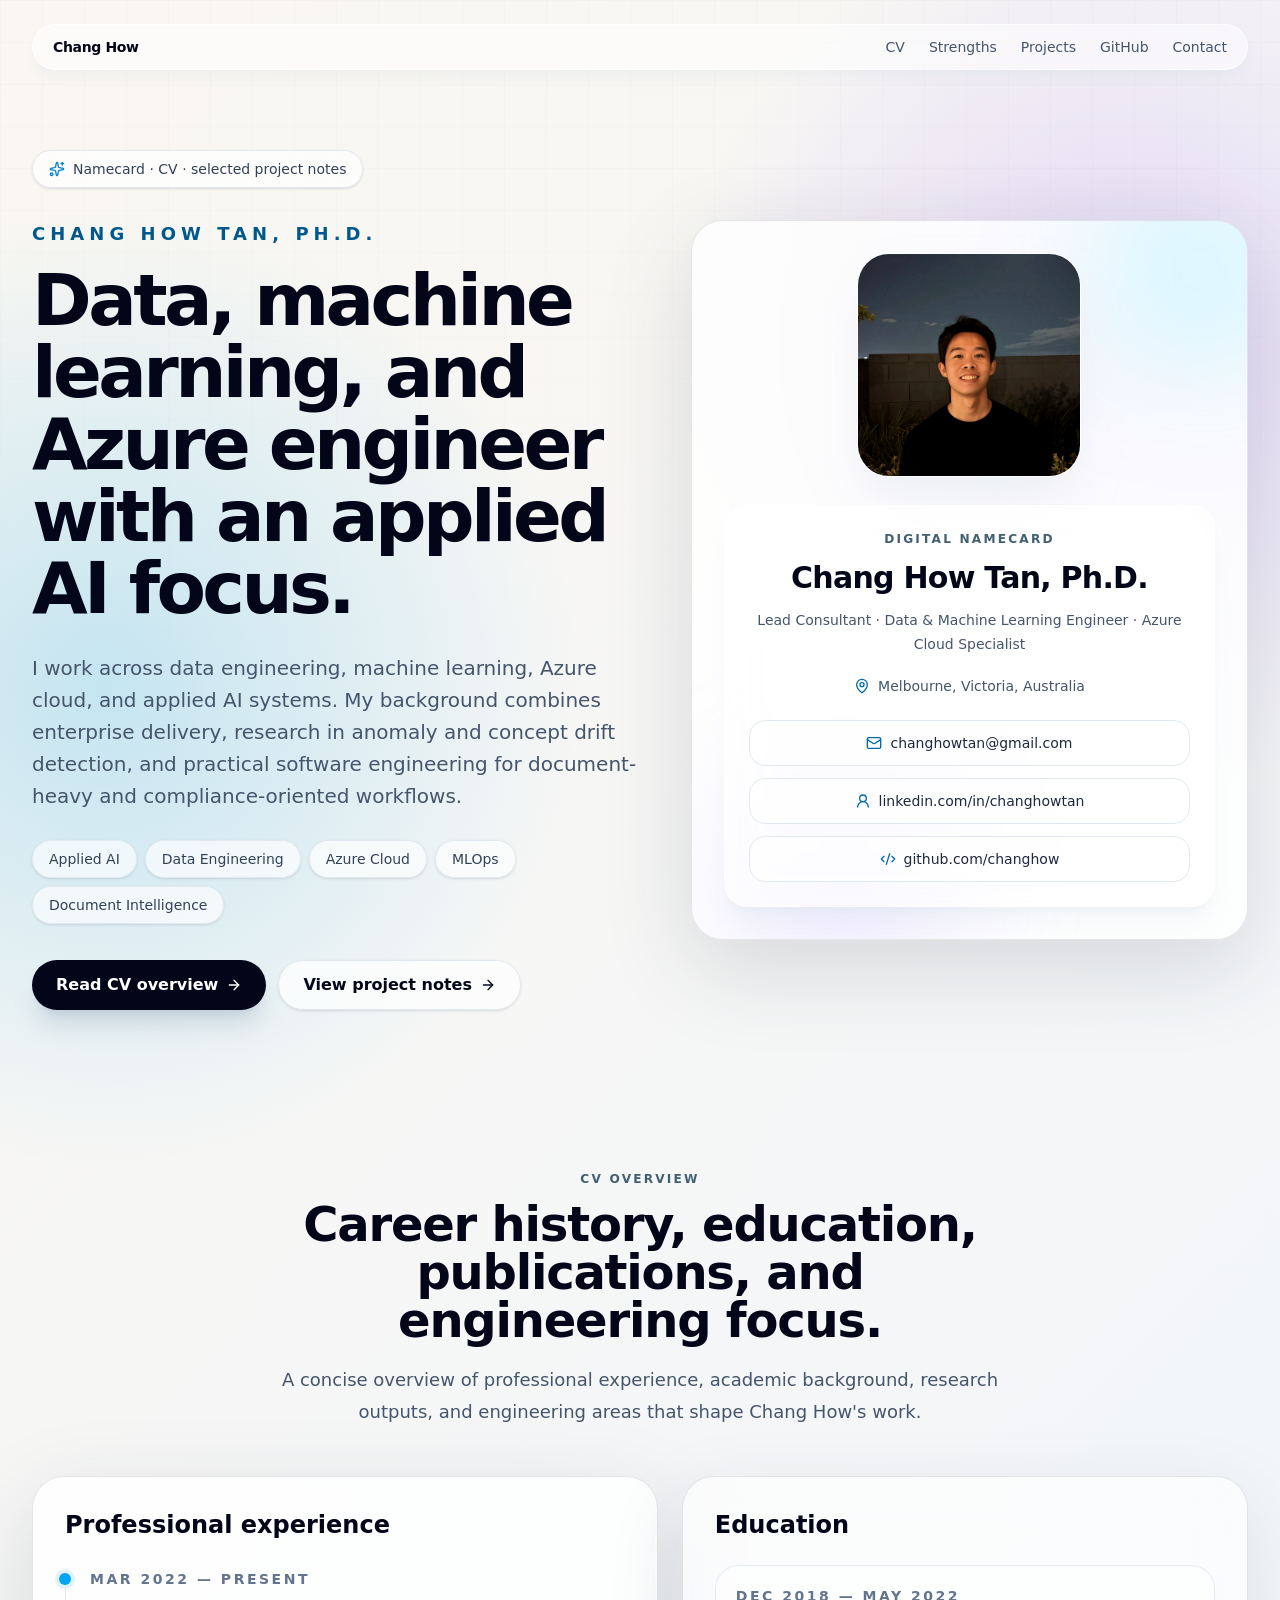
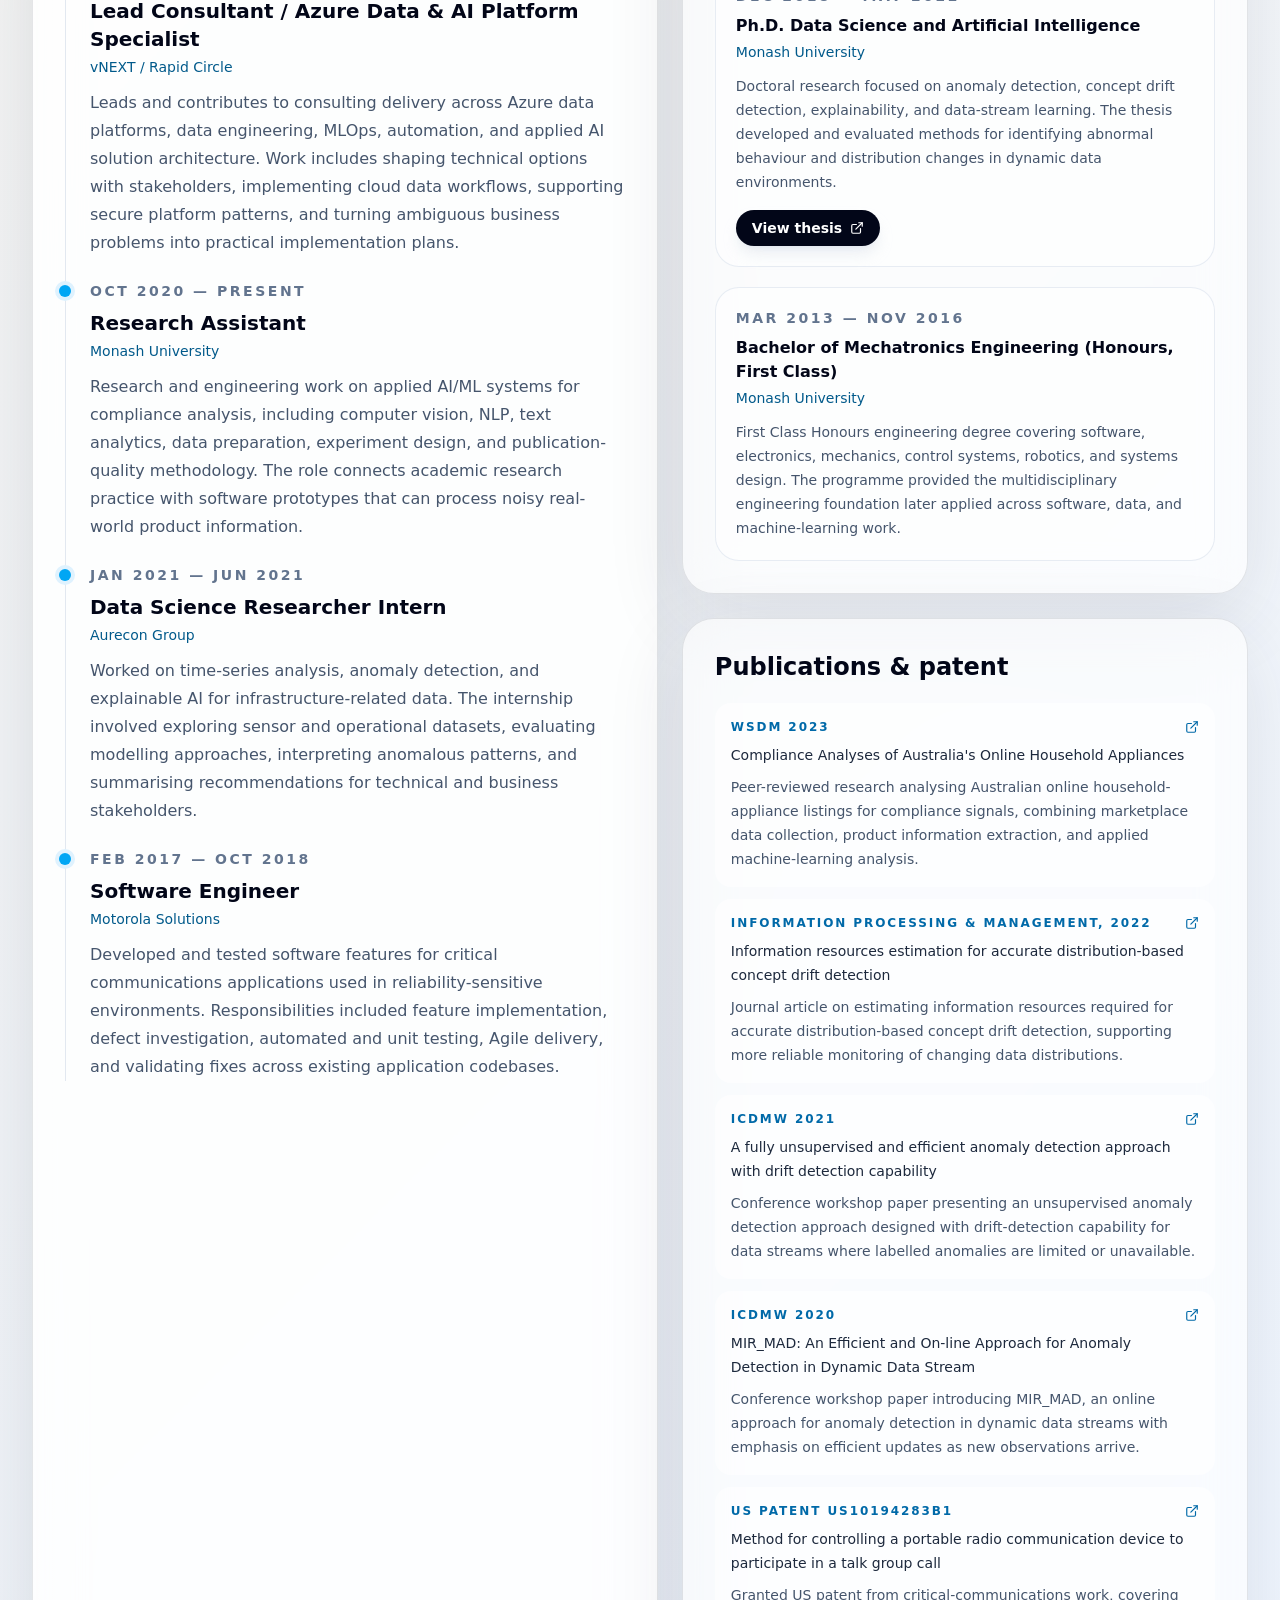
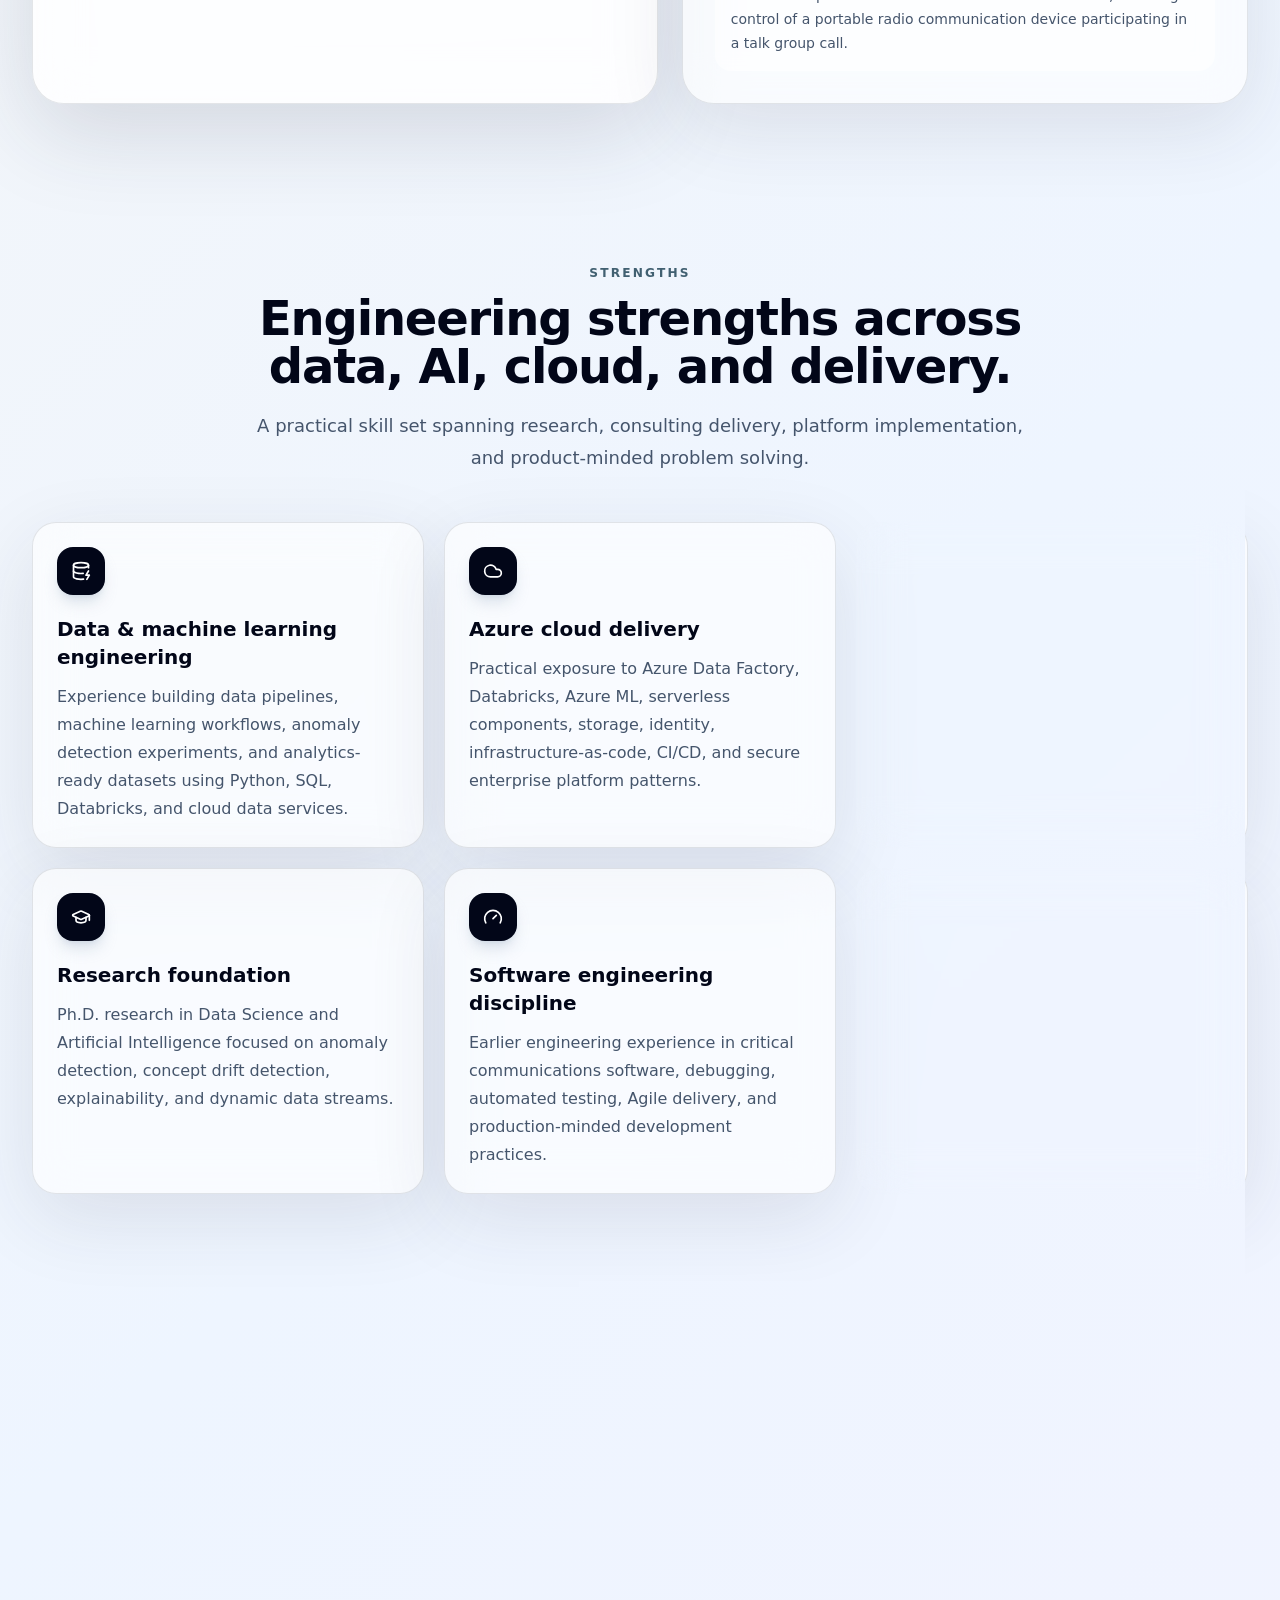
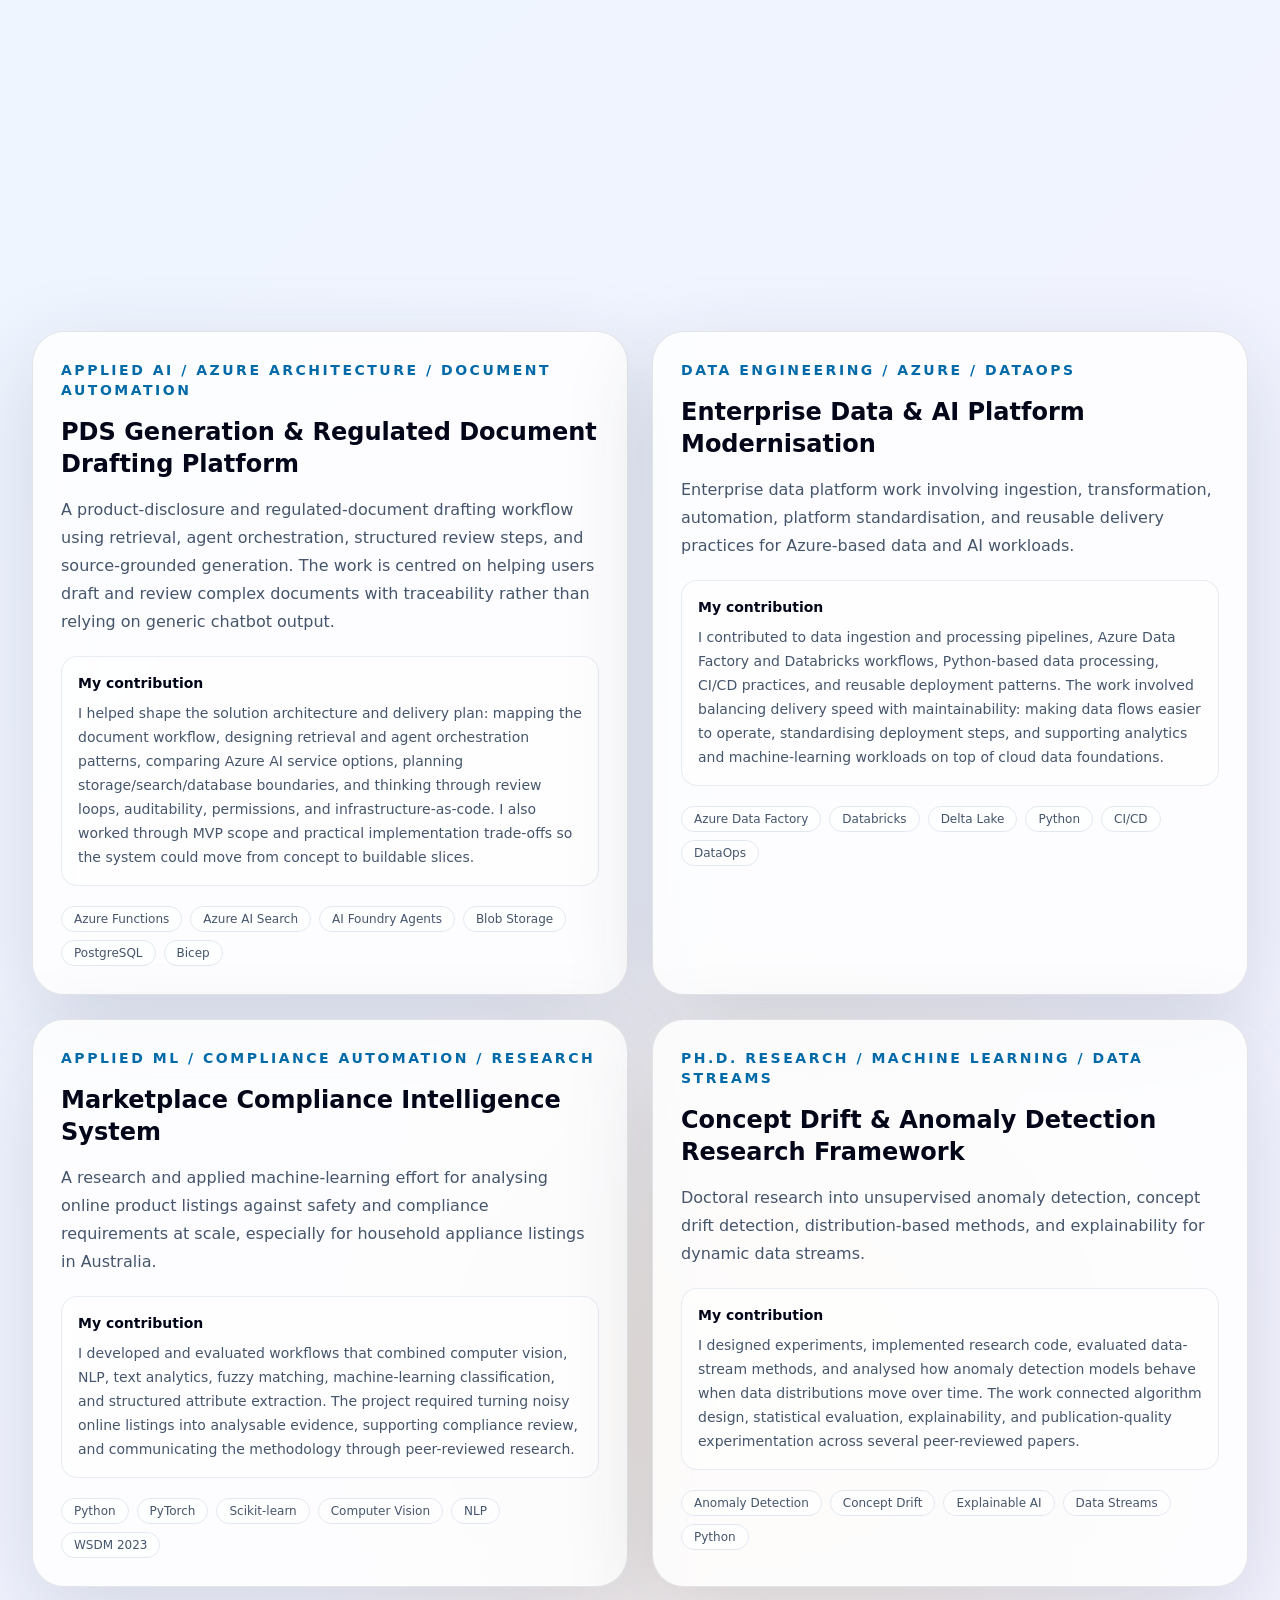
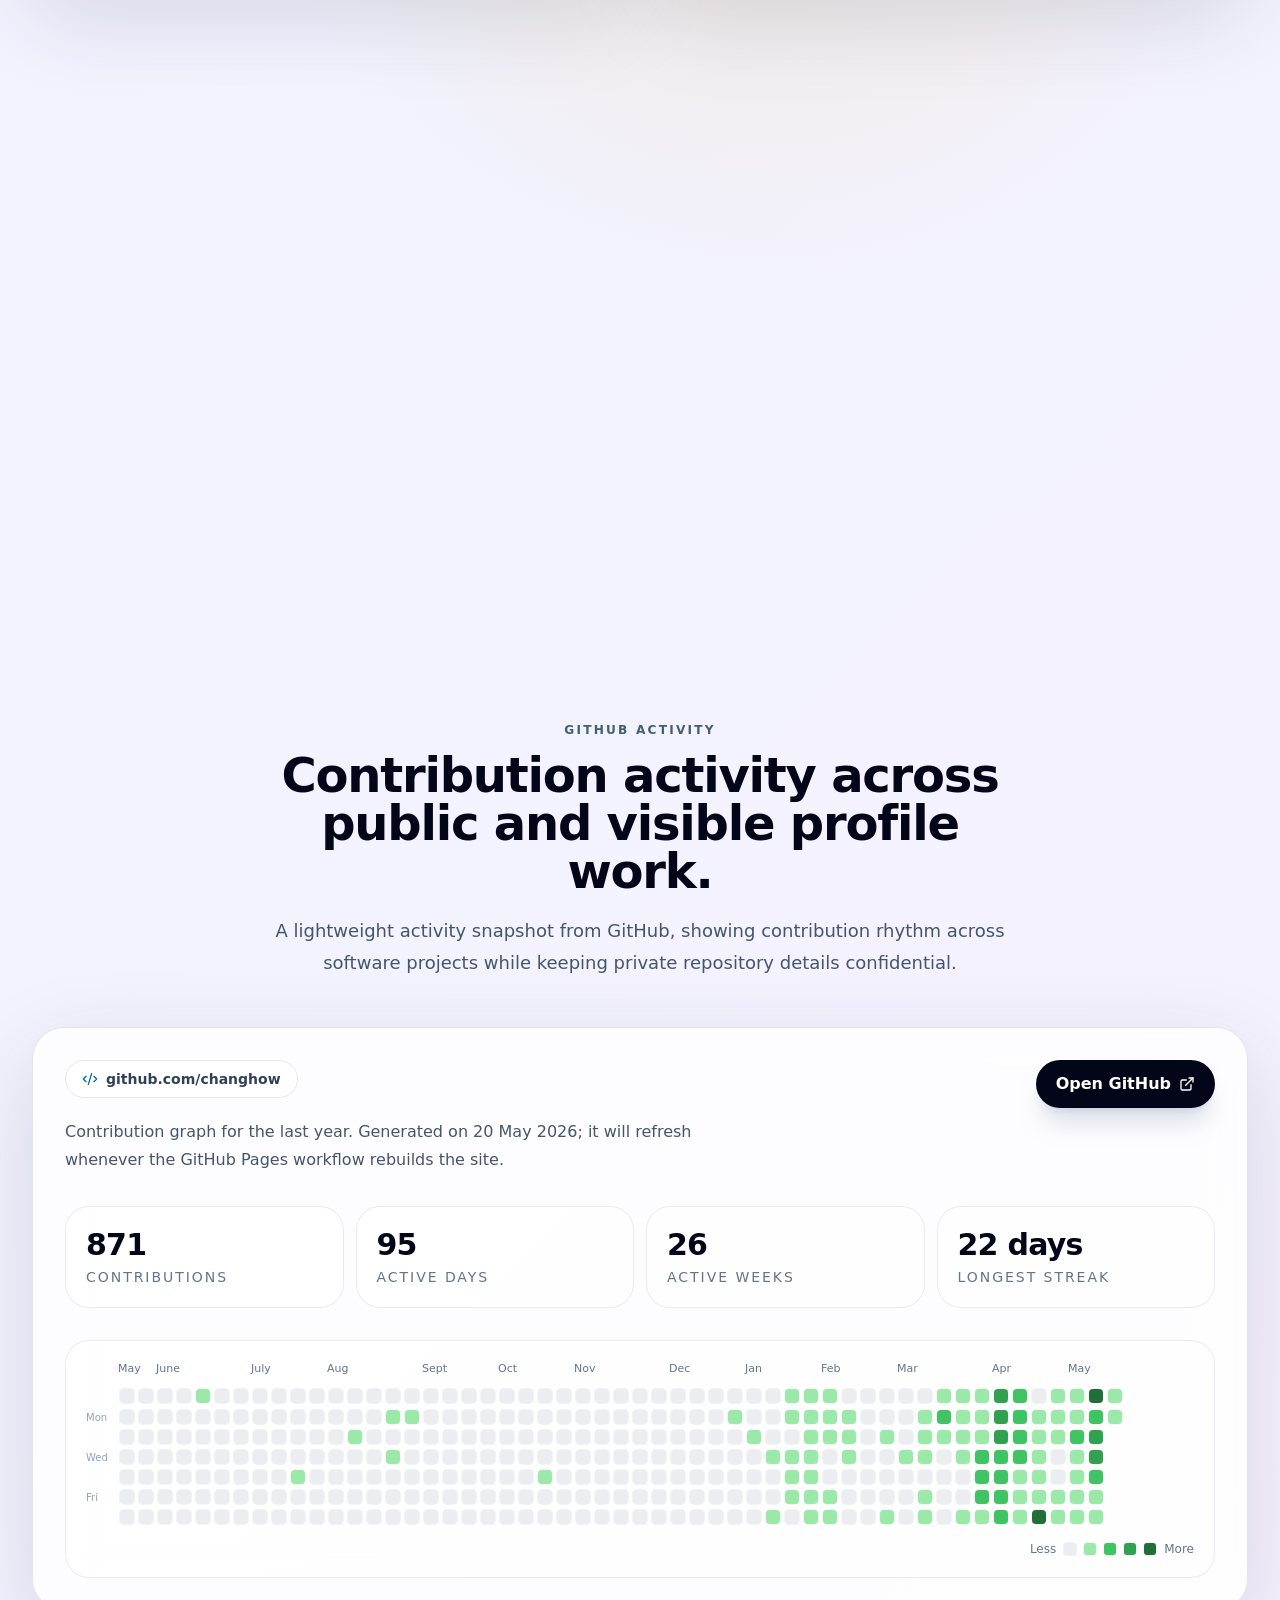
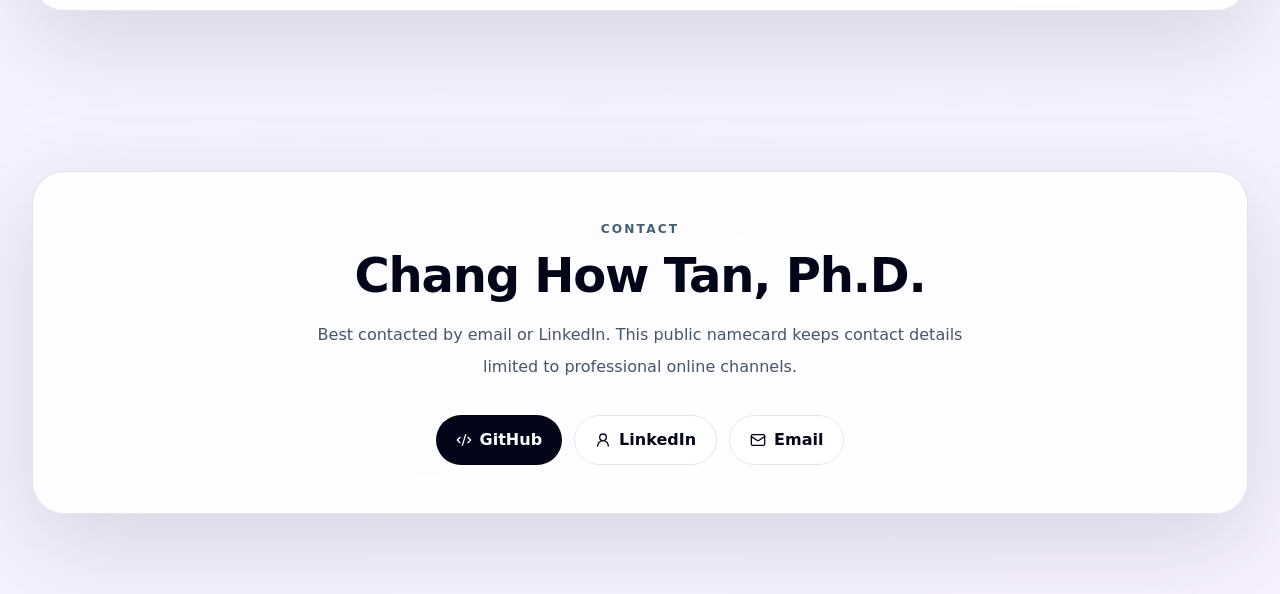
==== commit 9a263472: "Update preview metadata title" ====
--- a/index.html
+++ b/index.html
@@ -1 +1 @@
-<!DOCTYPE html><html lang="en"><head><meta charSet="utf-8"/><meta name="viewport" content="width=device-width, initial-scale=1"/><link rel="preload" as="image" href="profile-photo.jpeg"/><link rel="stylesheet" href="/_next/static/chunks/0h6x-12g.wofd.css" data-precedence="next"/><link rel="preload" as="script" fetchPriority="low" href="/_next/static/chunks/0ht900cau6_ur.js"/><script src="/_next/static/chunks/0t2z5hkh7v~~b.js" async=""></script><script src="/_next/static/chunks/07lhk_q6pmm3r.js" async=""></script><script src="/_next/static/chunks/turbopack-0cek.dh0dqtgy.js" async=""></script><script src="/_next/static/chunks/0dbhjjzl8qfwv.js" async=""></script><script src="/_next/static/chunks/0nqqr2kfv5j~q.js" async=""></script><title>Chang How — AI, Data &amp; Product Engineering</title><meta name="description" content="A modern namecard, CV, and selected-work portfolio for Chang How: practical AI, Azure, data engineering, automation, and product-minded delivery."/><script src="/_next/static/chunks/03~yq9q893hmn.js" noModule=""></script></head><body><div hidden=""><!--$--><!--/$--></div><main class="relative overflow-hidden px-5 py-6 md:px-8"><nav class="mx-auto flex max-w-7xl items-center justify-between rounded-full border border-white/70 bg-white/55 px-5 py-3 text-sm shadow-lg shadow-slate-300/20 backdrop-blur-2xl"><a href="#top" class="font-semibold tracking-tight text-slate-950">Chang How</a><div class="hidden gap-6 text-slate-600 md:flex"><a href="#cv" class="hover:text-slate-950">CV</a><a href="#strengths" class="hover:text-slate-950">Strengths</a><a href="#work" class="hover:text-slate-950">Projects</a><a href="#github" class="hover:text-slate-950">GitHub</a><a href="#contact" class="hover:text-slate-950">Contact</a></div></nav><section id="top" class="mx-auto grid max-w-7xl items-center gap-10 pb-20 pt-14 md:grid-cols-[1fr_0.9fr] md:pt-20"><div><div class="inline-flex items-center gap-2 rounded-full border border-slate-200 bg-white/70 px-4 py-2 text-sm font-medium text-slate-700 shadow-sm backdrop-blur-xl" style="opacity:0;transform:translateY(28px)"><svg xmlns="http://www.w3.org/2000/svg" width="24" height="24" viewBox="0 0 24 24" fill="none" stroke="currentColor" stroke-width="2" stroke-linecap="round" stroke-linejoin="round" class="lucide lucide-sparkles h-4 w-4 text-sky-600" aria-hidden="true"><path d="M11.017 2.814a1 1 0 0 1 1.966 0l1.051 5.558a2 2 0 0 0 1.594 1.594l5.558 1.051a1 1 0 0 1 0 1.966l-5.558 1.051a2 2 0 0 0-1.594 1.594l-1.051 5.558a1 1 0 0 1-1.966 0l-1.051-5.558a2 2 0 0 0-1.594-1.594l-5.558-1.051a1 1 0 0 1 0-1.966l5.558-1.051a2 2 0 0 0 1.594-1.594z"></path><path d="M20 2v4"></path><path d="M22 4h-4"></path><circle cx="4" cy="20" r="2"></circle></svg>Namecard · CV · selected project notes</div><p class="mt-8 text-lg font-semibold uppercase tracking-[0.28em] text-sky-800" style="opacity:0;transform:translateY(28px)">Chang How Tan, Ph.D.</p><h1 class="mt-4 max-w-4xl text-5xl font-semibold tracking-[-0.05em] text-slate-950 md:text-7xl" style="opacity:0;transform:translateY(28px)">Data, machine learning, and Azure engineer with an applied AI focus.</h1><p class="mt-7 max-w-2xl text-lg leading-8 text-slate-600 md:text-xl" style="opacity:0;transform:translateY(28px)">I work across data engineering, machine learning, Azure cloud, and applied AI systems. My background combines enterprise delivery, research in anomaly and concept drift detection, and practical software engineering for document-heavy and compliance-oriented workflows.</p><div class="mt-7 flex flex-wrap gap-2" style="opacity:0;transform:translateY(28px)"><span class="rounded-full border border-slate-200 bg-white/65 px-4 py-2 text-sm font-medium text-slate-700 shadow-sm backdrop-blur-xl">Applied AI</span><span class="rounded-full border border-slate-200 bg-white/65 px-4 py-2 text-sm font-medium text-slate-700 shadow-sm backdrop-blur-xl">Data Engineering</span><span class="rounded-full border border-slate-200 bg-white/65 px-4 py-2 text-sm font-medium text-slate-700 shadow-sm backdrop-blur-xl">Azure Cloud</span><span class="rounded-full border border-slate-200 bg-white/65 px-4 py-2 text-sm font-medium text-slate-700 shadow-sm backdrop-blur-xl">MLOps</span><span class="rounded-full border border-slate-200 bg-white/65 px-4 py-2 text-sm font-medium text-slate-700 shadow-sm backdrop-blur-xl">Document Intelligence</span></div><div class="mt-9 flex flex-col gap-3 sm:flex-row" style="opacity:0;transform:translateY(28px)"><a href="#cv" class="inline-flex items-center justify-center gap-2 rounded-full bg-slate-950 px-6 py-3 font-semibold text-white shadow-xl shadow-slate-400/30 transition hover:-translate-y-0.5 hover:bg-slate-800">Read CV overview <svg xmlns="http://www.w3.org/2000/svg" width="24" height="24" viewBox="0 0 24 24" fill="none" stroke="currentColor" stroke-width="2" stroke-linecap="round" stroke-linejoin="round" class="lucide lucide-arrow-right h-4 w-4" aria-hidden="true"><path d="M5 12h14"></path><path d="m12 5 7 7-7 7"></path></svg></a><a href="#work" class="inline-flex items-center justify-center gap-2 rounded-full border border-slate-200 bg-white/70 px-6 py-3 font-semibold text-slate-950 shadow-sm backdrop-blur-xl transition hover:-translate-y-0.5">View project notes <svg xmlns="http://www.w3.org/2000/svg" width="24" height="24" viewBox="0 0 24 24" fill="none" stroke="currentColor" stroke-width="2" stroke-linecap="round" stroke-linejoin="round" class="lucide lucide-arrow-right h-4 w-4" aria-hidden="true"><path d="M5 12h14"></path><path d="m12 5 7 7-7 7"></path></svg></a></div></div><div style="opacity:0;transform:scale(0.96)"><div class="relative overflow-hidden rounded-[2rem] glass-strong p-6 md:p-8"><div class="absolute -right-12 -top-12 h-48 w-48 rounded-full bg-cyan-300/25 blur-3xl"></div><div class="absolute -bottom-14 left-10 h-56 w-56 rounded-full bg-violet-300/25 blur-3xl"></div><div class="relative"><div class="mx-auto h-44 w-44 overflow-hidden rounded-[2rem] border border-white/80 bg-white shadow-2xl shadow-slate-300/40 md:h-56 md:w-56"><img src="profile-photo.jpeg" alt="Portrait of Chang How Tan" class="h-full w-full object-cover object-[50%_38%] brightness-110 contrast-105"/></div><div class="mt-7 rounded-3xl border border-white/70 bg-white/65 p-6 text-center shadow-xl shadow-slate-300/20 backdrop-blur-xl"><p class="eyebrow">Digital namecard</p><h2 class="mt-3 text-3xl font-semibold tracking-tight text-slate-950">Chang How Tan, Ph.D.</h2><p class="mt-3 text-sm font-medium leading-6 text-slate-600">Lead Consultant · Data &amp; Machine Learning Engineer · Azure Cloud Specialist</p><div class="mt-5 flex items-center justify-center gap-2 text-sm text-slate-600"><svg xmlns="http://www.w3.org/2000/svg" width="24" height="24" viewBox="0 0 24 24" fill="none" stroke="currentColor" stroke-width="2" stroke-linecap="round" stroke-linejoin="round" class="lucide lucide-map-pin h-4 w-4 text-sky-700" aria-hidden="true"><path d="M20 10c0 4.993-5.539 10.193-7.399 11.799a1 1 0 0 1-1.202 0C9.539 20.193 4 14.993 4 10a8 8 0 0 1 16 0"></path><circle cx="12" cy="10" r="3"></circle></svg>Melbourne, Victoria, Australia</div><div class="mt-6 grid gap-3 text-sm"><a href="mailto:changhowtan@gmail.com" class="inline-flex items-center justify-center gap-2 rounded-2xl border border-slate-200 bg-white/70 px-4 py-3 font-medium text-slate-800 transition hover:-translate-y-0.5 hover:bg-white"><svg xmlns="http://www.w3.org/2000/svg" width="24" height="24" viewBox="0 0 24 24" fill="none" stroke="currentColor" stroke-width="2" stroke-linecap="round" stroke-linejoin="round" class="lucide lucide-mail h-4 w-4 text-sky-700" aria-hidden="true"><path d="m22 7-8.991 5.727a2 2 0 0 1-2.009 0L2 7"></path><rect x="2" y="4" width="20" height="16" rx="2"></rect></svg> <!-- -->changhowtan@gmail.com</a><a href="https://www.linkedin.com/in/changhowtan/" class="inline-flex items-center justify-center gap-2 rounded-2xl border border-slate-200 bg-white/70 px-4 py-3 font-medium text-slate-800 transition hover:-translate-y-0.5 hover:bg-white"><svg xmlns="http://www.w3.org/2000/svg" width="24" height="24" viewBox="0 0 24 24" fill="none" stroke="currentColor" stroke-width="2" stroke-linecap="round" stroke-linejoin="round" class="lucide lucide-user-round h-4 w-4 text-sky-700" aria-hidden="true"><circle cx="12" cy="8" r="5"></circle><path d="M20 21a8 8 0 0 0-16 0"></path></svg> linkedin.com/in/changhowtan</a><a href="https://github.com/changhow" class="inline-flex items-center justify-center gap-2 rounded-2xl border border-slate-200 bg-white/70 px-4 py-3 font-medium text-slate-800 transition hover:-translate-y-0.5 hover:bg-white"><svg xmlns="http://www.w3.org/2000/svg" width="24" height="24" viewBox="0 0 24 24" fill="none" stroke="currentColor" stroke-width="2" stroke-linecap="round" stroke-linejoin="round" class="lucide lucide-code-xml h-4 w-4 text-sky-700" aria-hidden="true"><path d="m18 16 4-4-4-4"></path><path d="m6 8-4 4 4 4"></path><path d="m14.5 4-5 16"></path></svg> github.com/changhow</a></div></div></div></div></div></section><section id="cv" class="mx-auto max-w-7xl py-20"><div class="mx-auto mb-12 max-w-3xl text-center" style="opacity:0;transform:translateY(28px)"><p class="eyebrow">CV overview</p><h2 class="mt-3 text-3xl font-semibold tracking-tight text-slate-950 md:text-5xl">Career history, education, publications, and engineering focus.</h2><p class="mt-5 text-base leading-8 text-slate-600 md:text-lg">A concise overview of professional experience, academic background, research outputs, and engineering areas that shape Chang How&#x27;s work.</p></div><div class="grid gap-6 lg:grid-cols-[1.05fr_0.95fr]"><div class="glass-strong rounded-[2rem] p-6 md:p-8"><h3 class="text-2xl font-semibold text-slate-950">Professional experience</h3><div class="mt-7 space-y-6 border-l border-slate-200 pl-6"><article class="relative"><div class="absolute -left-[31px] top-1 h-3 w-3 rounded-full bg-sky-500 ring-4 ring-sky-100"></div><p class="text-sm font-semibold uppercase tracking-[0.18em] text-slate-500">Mar 2022 — Present</p><h4 class="mt-2 text-xl font-semibold text-slate-950">Lead Consultant / Azure Data &amp; AI Platform Specialist</h4><p class="mt-1 text-sm font-medium text-sky-800">vNEXT / Rapid Circle</p><p class="mt-3 leading-7 text-slate-600">Leads and contributes to consulting delivery across Azure data platforms, data engineering, MLOps, automation, and applied AI solution architecture. Work includes shaping technical options with stakeholders, implementing cloud data workflows, supporting secure platform patterns, and turning ambiguous business problems into practical implementation plans.</p></article><article class="relative"><div class="absolute -left-[31px] top-1 h-3 w-3 rounded-full bg-sky-500 ring-4 ring-sky-100"></div><p class="text-sm font-semibold uppercase tracking-[0.18em] text-slate-500">Oct 2020 — Present</p><h4 class="mt-2 text-xl font-semibold text-slate-950">Research Assistant</h4><p class="mt-1 text-sm font-medium text-sky-800">Monash University</p><p class="mt-3 leading-7 text-slate-600">Research and engineering work on applied AI/ML systems for compliance analysis, including computer vision, NLP, text analytics, data preparation, experiment design, and publication-quality methodology. The role connects academic research practice with software prototypes that can process noisy real-world product information.</p></article><article class="relative"><div class="absolute -left-[31px] top-1 h-3 w-3 rounded-full bg-sky-500 ring-4 ring-sky-100"></div><p class="text-sm font-semibold uppercase tracking-[0.18em] text-slate-500">Jan 2021 — Jun 2021</p><h4 class="mt-2 text-xl font-semibold text-slate-950">Data Science Researcher Intern</h4><p class="mt-1 text-sm font-medium text-sky-800">Aurecon Group</p><p class="mt-3 leading-7 text-slate-600">Worked on time-series analysis, anomaly detection, and explainable AI for infrastructure-related data. The internship involved exploring sensor and operational datasets, evaluating modelling approaches, interpreting anomalous patterns, and summarising recommendations for technical and business stakeholders.</p></article><article class="relative"><div class="absolute -left-[31px] top-1 h-3 w-3 rounded-full bg-sky-500 ring-4 ring-sky-100"></div><p class="text-sm font-semibold uppercase tracking-[0.18em] text-slate-500">Feb 2017 — Oct 2018</p><h4 class="mt-2 text-xl font-semibold text-slate-950">Software Engineer</h4><p class="mt-1 text-sm font-medium text-sky-800">Motorola Solutions</p><p class="mt-3 leading-7 text-slate-600">Developed and tested software features for critical communications applications used in reliability-sensitive environments. Responsibilities included feature implementation, defect investigation, automated and unit testing, Agile delivery, and validating fixes across existing application codebases.</p></article></div></div><div class="space-y-6"><div class="glass rounded-[2rem] p-6 md:p-8"><h3 class="text-2xl font-semibold text-slate-950">Education</h3><div class="mt-6 space-y-5"><article class="rounded-3xl border border-slate-200/80 bg-white/55 p-5"><p class="text-sm font-semibold uppercase tracking-[0.18em] text-slate-500">Dec 2018 — May 2022</p><h4 class="mt-2 font-semibold text-slate-950">Ph.D. Data Science and Artificial Intelligence</h4><p class="mt-1 text-sm font-medium text-sky-800">Monash University</p><p class="mt-3 text-sm leading-6 text-slate-600">Doctoral research focused on anomaly detection, concept drift detection, explainability, and data-stream learning. The thesis developed and evaluated methods for identifying abnormal behaviour and distribution changes in dynamic data environments.</p><a href="https://bridges.monash.edu/articles/thesis/A_Unified_Framework_for_Anomaly_and_Concept_Drift_Detection_with_Explainability/19840051" class="mt-4 inline-flex items-center gap-2 rounded-full bg-slate-950 px-4 py-2 text-sm font-semibold text-white shadow-lg shadow-slate-300/40 transition hover:-translate-y-0.5 hover:bg-slate-800" target="_blank" rel="noreferrer">View thesis <svg xmlns="http://www.w3.org/2000/svg" width="24" height="24" viewBox="0 0 24 24" fill="none" stroke="currentColor" stroke-width="2" stroke-linecap="round" stroke-linejoin="round" class="lucide lucide-external-link h-3.5 w-3.5" aria-hidden="true"><path d="M15 3h6v6"></path><path d="M10 14 21 3"></path><path d="M18 13v6a2 2 0 0 1-2 2H5a2 2 0 0 1-2-2V8a2 2 0 0 1 2-2h6"></path></svg></a></article><article class="rounded-3xl border border-slate-200/80 bg-white/55 p-5"><p class="text-sm font-semibold uppercase tracking-[0.18em] text-slate-500">Mar 2013 — Nov 2016</p><h4 class="mt-2 font-semibold text-slate-950">Bachelor of Mechatronics Engineering (Honours, First Class)</h4><p class="mt-1 text-sm font-medium text-sky-800">Monash University</p><p class="mt-3 text-sm leading-6 text-slate-600">First Class Honours engineering degree covering software, electronics, mechanics, control systems, robotics, and systems design. The programme provided the multidisciplinary engineering foundation later applied across software, data, and machine-learning work.</p></article></div></div><div class="glass rounded-[2rem] p-6 md:p-8"><h3 class="text-2xl font-semibold text-slate-950">Publications &amp; patent</h3><ul class="mt-5 space-y-3 text-sm leading-6 text-slate-600"><li><a href="https://dl.acm.org/doi/10.1145/3539597.3575788" class="group block rounded-2xl bg-white/55 p-4 transition hover:-translate-y-0.5 hover:bg-white" target="_blank" rel="noreferrer"><span class="flex items-center justify-between gap-3 text-xs font-semibold uppercase tracking-[0.16em] text-sky-700">WSDM 2023<svg xmlns="http://www.w3.org/2000/svg" width="24" height="24" viewBox="0 0 24 24" fill="none" stroke="currentColor" stroke-width="2" stroke-linecap="round" stroke-linejoin="round" class="lucide lucide-external-link h-3.5 w-3.5 shrink-0 transition group-hover:translate-x-0.5" aria-hidden="true"><path d="M15 3h6v6"></path><path d="M10 14 21 3"></path><path d="M18 13v6a2 2 0 0 1-2 2H5a2 2 0 0 1-2-2V8a2 2 0 0 1 2-2h6"></path></svg></span><span class="mt-2 block font-medium text-slate-800 group-hover:text-slate-950">Compliance Analyses of Australia&#x27;s Online Household Appliances</span><span class="mt-2 block text-slate-600">Peer-reviewed research analysing Australian online household-appliance listings for compliance signals, combining marketplace data collection, product information extraction, and applied machine-learning analysis.</span></a></li><li><a href="https://www.sciencedirect.com/science/article/abs/pii/S0306457322000383" class="group block rounded-2xl bg-white/55 p-4 transition hover:-translate-y-0.5 hover:bg-white" target="_blank" rel="noreferrer"><span class="flex items-center justify-between gap-3 text-xs font-semibold uppercase tracking-[0.16em] text-sky-700">Information Processing &amp; Management, 2022<svg xmlns="http://www.w3.org/2000/svg" width="24" height="24" viewBox="0 0 24 24" fill="none" stroke="currentColor" stroke-width="2" stroke-linecap="round" stroke-linejoin="round" class="lucide lucide-external-link h-3.5 w-3.5 shrink-0 transition group-hover:translate-x-0.5" aria-hidden="true"><path d="M15 3h6v6"></path><path d="M10 14 21 3"></path><path d="M18 13v6a2 2 0 0 1-2 2H5a2 2 0 0 1-2-2V8a2 2 0 0 1 2-2h6"></path></svg></span><span class="mt-2 block font-medium text-slate-800 group-hover:text-slate-950">Information resources estimation for accurate distribution-based concept drift detection</span><span class="mt-2 block text-slate-600">Journal article on estimating information resources required for accurate distribution-based concept drift detection, supporting more reliable monitoring of changing data distributions.</span></a></li><li><a href="https://ieeexplore.ieee.org/document/9679930/" class="group block rounded-2xl bg-white/55 p-4 transition hover:-translate-y-0.5 hover:bg-white" target="_blank" rel="noreferrer"><span class="flex items-center justify-between gap-3 text-xs font-semibold uppercase tracking-[0.16em] text-sky-700">ICDMW 2021<svg xmlns="http://www.w3.org/2000/svg" width="24" height="24" viewBox="0 0 24 24" fill="none" stroke="currentColor" stroke-width="2" stroke-linecap="round" stroke-linejoin="round" class="lucide lucide-external-link h-3.5 w-3.5 shrink-0 transition group-hover:translate-x-0.5" aria-hidden="true"><path d="M15 3h6v6"></path><path d="M10 14 21 3"></path><path d="M18 13v6a2 2 0 0 1-2 2H5a2 2 0 0 1-2-2V8a2 2 0 0 1 2-2h6"></path></svg></span><span class="mt-2 block font-medium text-slate-800 group-hover:text-slate-950">A fully unsupervised and efficient anomaly detection approach with drift detection capability</span><span class="mt-2 block text-slate-600">Conference workshop paper presenting an unsupervised anomaly detection approach designed with drift-detection capability for data streams where labelled anomalies are limited or unavailable.</span></a></li><li><a href="https://ieeexplore.ieee.org/document/9346422" class="group block rounded-2xl bg-white/55 p-4 transition hover:-translate-y-0.5 hover:bg-white" target="_blank" rel="noreferrer"><span class="flex items-center justify-between gap-3 text-xs font-semibold uppercase tracking-[0.16em] text-sky-700">ICDMW 2020<svg xmlns="http://www.w3.org/2000/svg" width="24" height="24" viewBox="0 0 24 24" fill="none" stroke="currentColor" stroke-width="2" stroke-linecap="round" stroke-linejoin="round" class="lucide lucide-external-link h-3.5 w-3.5 shrink-0 transition group-hover:translate-x-0.5" aria-hidden="true"><path d="M15 3h6v6"></path><path d="M10 14 21 3"></path><path d="M18 13v6a2 2 0 0 1-2 2H5a2 2 0 0 1-2-2V8a2 2 0 0 1 2-2h6"></path></svg></span><span class="mt-2 block font-medium text-slate-800 group-hover:text-slate-950">MIR_MAD: An Efficient and On-line Approach for Anomaly Detection in Dynamic Data Stream</span><span class="mt-2 block text-slate-600">Conference workshop paper introducing MIR_MAD, an online approach for anomaly detection in dynamic data streams with emphasis on efficient updates as new observations arrive.</span></a></li><li><a href="https://patents.google.com/patent/US10194283B1/en" class="group block rounded-2xl bg-white/55 p-4 transition hover:-translate-y-0.5 hover:bg-white" target="_blank" rel="noreferrer"><span class="flex items-center justify-between gap-3 text-xs font-semibold uppercase tracking-[0.16em] text-sky-700">US Patent US10194283B1<svg xmlns="http://www.w3.org/2000/svg" width="24" height="24" viewBox="0 0 24 24" fill="none" stroke="currentColor" stroke-width="2" stroke-linecap="round" stroke-linejoin="round" class="lucide lucide-external-link h-3.5 w-3.5 shrink-0 transition group-hover:translate-x-0.5" aria-hidden="true"><path d="M15 3h6v6"></path><path d="M10 14 21 3"></path><path d="M18 13v6a2 2 0 0 1-2 2H5a2 2 0 0 1-2-2V8a2 2 0 0 1 2-2h6"></path></svg></span><span class="mt-2 block font-medium text-slate-800 group-hover:text-slate-950">Method for controlling a portable radio communication device to participate in a talk group call</span><span class="mt-2 block text-slate-600">Granted US patent from critical-communications work, covering control of a portable radio communication device participating in a talk group call.</span></a></li></ul></div></div></div></section><section id="strengths" class="mx-auto max-w-7xl py-20"><div class="mx-auto mb-12 max-w-3xl text-center" style="opacity:0;transform:translateY(28px)"><p class="eyebrow">Strengths</p><h2 class="mt-3 text-3xl font-semibold tracking-tight text-slate-950 md:text-5xl">Engineering strengths across data, AI, cloud, and delivery.</h2><p class="mt-5 text-base leading-8 text-slate-600 md:text-lg">A practical skill set spanning research, consulting delivery, platform implementation, and product-minded problem solving.</p></div><div class="grid gap-5 md:grid-cols-2 lg:grid-cols-3"><article class="glass rounded-3xl p-6 transition hover:-translate-y-1 hover:bg-white/75" style="opacity:0;transform:translateY(28px)"><div class="mb-5 flex h-12 w-12 items-center justify-center rounded-2xl bg-slate-950 text-white shadow-lg shadow-slate-400/30"><svg xmlns="http://www.w3.org/2000/svg" width="24" height="24" viewBox="0 0 24 24" fill="none" stroke="currentColor" stroke-width="2" stroke-linecap="round" stroke-linejoin="round" class="lucide lucide-database-zap h-5 w-5" aria-hidden="true"><ellipse cx="12" cy="5" rx="9" ry="3"></ellipse><path d="M3 5V19A9 3 0 0 0 15 21.84"></path><path d="M21 5V8"></path><path d="M21 12L18 17H22L19 22"></path><path d="M3 12A9 3 0 0 0 14.59 14.87"></path></svg></div><h3 class="text-xl font-semibold text-slate-950">Data &amp; machine learning engineering</h3><p class="mt-3 leading-7 text-slate-600">Experience building data pipelines, machine learning workflows, anomaly detection experiments, and analytics-ready datasets using Python, SQL, Databricks, and cloud data services.</p></article><article class="glass rounded-3xl p-6 transition hover:-translate-y-1 hover:bg-white/75" style="opacity:0;transform:translateY(28px)"><div class="mb-5 flex h-12 w-12 items-center justify-center rounded-2xl bg-slate-950 text-white shadow-lg shadow-slate-400/30"><svg xmlns="http://www.w3.org/2000/svg" width="24" height="24" viewBox="0 0 24 24" fill="none" stroke="currentColor" stroke-width="2" stroke-linecap="round" stroke-linejoin="round" class="lucide lucide-cloud h-5 w-5" aria-hidden="true"><path d="M17.5 19H9a7 7 0 1 1 6.71-9h1.79a4.5 4.5 0 1 1 0 9Z"></path></svg></div><h3 class="text-xl font-semibold text-slate-950">Azure cloud delivery</h3><p class="mt-3 leading-7 text-slate-600">Practical exposure to Azure Data Factory, Databricks, Azure ML, serverless components, storage, identity, infrastructure-as-code, CI/CD, and secure enterprise platform patterns.</p></article><article class="glass rounded-3xl p-6 transition hover:-translate-y-1 hover:bg-white/75" style="opacity:0;transform:translateY(28px)"><div class="mb-5 flex h-12 w-12 items-center justify-center rounded-2xl bg-slate-950 text-white shadow-lg shadow-slate-400/30"><svg xmlns="http://www.w3.org/2000/svg" width="24" height="24" viewBox="0 0 24 24" fill="none" stroke="currentColor" stroke-width="2" stroke-linecap="round" stroke-linejoin="round" class="lucide lucide-file-search h-5 w-5" aria-hidden="true"><path d="M6 22a2 2 0 0 1-2-2V4a2 2 0 0 1 2-2h8a2.4 2.4 0 0 1 1.704.706l3.588 3.588A2.4 2.4 0 0 1 20 8v12a2 2 0 0 1-2 2z"></path><path d="M14 2v5a1 1 0 0 0 1 1h5"></path><circle cx="11.5" cy="14.5" r="2.5"></circle><path d="M13.3 16.3 15 18"></path></svg></div><h3 class="text-xl font-semibold text-slate-950">Applied AI and document workflows</h3><p class="mt-3 leading-7 text-slate-600">Worked on AI-assisted drafting, retrieval, extraction, review, and compliance workflows where source grounding, traceability, and human review matter.</p></article><article class="glass rounded-3xl p-6 transition hover:-translate-y-1 hover:bg-white/75" style="opacity:0;transform:translateY(28px)"><div class="mb-5 flex h-12 w-12 items-center justify-center rounded-2xl bg-slate-950 text-white shadow-lg shadow-slate-400/30"><svg xmlns="http://www.w3.org/2000/svg" width="24" height="24" viewBox="0 0 24 24" fill="none" stroke="currentColor" stroke-width="2" stroke-linecap="round" stroke-linejoin="round" class="lucide lucide-graduation-cap h-5 w-5" aria-hidden="true"><path d="M21.42 10.922a1 1 0 0 0-.019-1.838L12.83 5.18a2 2 0 0 0-1.66 0L2.6 9.08a1 1 0 0 0 0 1.832l8.57 3.908a2 2 0 0 0 1.66 0z"></path><path d="M22 10v6"></path><path d="M6 12.5V16a6 3 0 0 0 12 0v-3.5"></path></svg></div><h3 class="text-xl font-semibold text-slate-950">Research foundation</h3><p class="mt-3 leading-7 text-slate-600">Ph.D. research in Data Science and Artificial Intelligence focused on anomaly detection, concept drift detection, explainability, and dynamic data streams.</p></article><article class="glass rounded-3xl p-6 transition hover:-translate-y-1 hover:bg-white/75" style="opacity:0;transform:translateY(28px)"><div class="mb-5 flex h-12 w-12 items-center justify-center rounded-2xl bg-slate-950 text-white shadow-lg shadow-slate-400/30"><svg xmlns="http://www.w3.org/2000/svg" width="24" height="24" viewBox="0 0 24 24" fill="none" stroke="currentColor" stroke-width="2" stroke-linecap="round" stroke-linejoin="round" class="lucide lucide-gauge h-5 w-5" aria-hidden="true"><path d="m12 14 4-4"></path><path d="M3.34 19a10 10 0 1 1 17.32 0"></path></svg></div><h3 class="text-xl font-semibold text-slate-950">Software engineering discipline</h3><p class="mt-3 leading-7 text-slate-600">Earlier engineering experience in critical communications software, debugging, automated testing, Agile delivery, and production-minded development practices.</p></article><article class="glass rounded-3xl p-6 transition hover:-translate-y-1 hover:bg-white/75" style="opacity:0;transform:translateY(28px)"><div class="mb-5 flex h-12 w-12 items-center justify-center rounded-2xl bg-slate-950 text-white shadow-lg shadow-slate-400/30"><svg xmlns="http://www.w3.org/2000/svg" width="24" height="24" viewBox="0 0 24 24" fill="none" stroke="currentColor" stroke-width="2" stroke-linecap="round" stroke-linejoin="round" class="lucide lucide-workflow h-5 w-5" aria-hidden="true"><rect width="8" height="8" x="3" y="3" rx="2"></rect><path d="M7 11v4a2 2 0 0 0 2 2h4"></path><rect width="8" height="8" x="13" y="13" rx="2"></rect></svg></div><h3 class="text-xl font-semibold text-slate-950">AI-assisted delivery workflows</h3><p class="mt-3 leading-7 text-slate-600">Uses structured agent workflows, project notes, review loops, and validation gates to move from unclear requirements to working prototypes and maintainable systems.</p></article><article class="glass rounded-3xl p-6 transition hover:-translate-y-1 hover:bg-white/75" style="opacity:0;transform:translateY(28px)"><div class="mb-5 flex h-12 w-12 items-center justify-center rounded-2xl bg-slate-950 text-white shadow-lg shadow-slate-400/30"><svg xmlns="http://www.w3.org/2000/svg" width="24" height="24" viewBox="0 0 24 24" fill="none" stroke="currentColor" stroke-width="2" stroke-linecap="round" stroke-linejoin="round" class="lucide lucide-brain h-5 w-5" aria-hidden="true"><path d="M12 18V5"></path><path d="M15 13a4.17 4.17 0 0 1-3-4 4.17 4.17 0 0 1-3 4"></path><path d="M17.598 6.5A3 3 0 1 0 12 5a3 3 0 1 0-5.598 1.5"></path><path d="M17.997 5.125a4 4 0 0 1 2.526 5.77"></path><path d="M18 18a4 4 0 0 0 2-7.464"></path><path d="M19.967 17.483A4 4 0 1 1 12 18a4 4 0 1 1-7.967-.517"></path><path d="M6 18a4 4 0 0 1-2-7.464"></path><path d="M6.003 5.125a4 4 0 0 0-2.526 5.77"></path></svg></div><h3 class="text-xl font-semibold text-slate-950">Product-minded problem framing</h3><p class="mt-3 leading-7 text-slate-600">Comfortable translating broad business problems into scoped workflows, technical options, MVP slices, and implementation plans that can be validated with users.</p></article></div></section><section id="work" class="mx-auto max-w-7xl py-20"><div class="mx-auto mb-12 max-w-3xl text-center" style="opacity:0;transform:translateY(28px)"><p class="eyebrow">Selected project notes</p><h2 class="mt-3 text-3xl font-semibold tracking-tight text-slate-950 md:text-5xl">Descriptive summaries of representative work.</h2><p class="mt-5 text-base leading-8 text-slate-600 md:text-lg">Representative work across applied AI, Azure data platforms, research systems, and software engineering, with emphasis on contribution and technical context.</p></div><div class="grid gap-6 lg:grid-cols-2"><article class="glass-strong rounded-[2rem] p-7" style="opacity:0;transform:translateY(28px)"><p class="text-sm font-semibold uppercase tracking-[0.18em] text-sky-700">Applied AI / Azure architecture / document automation</p><h3 class="mt-4 text-2xl font-semibold text-slate-950">PDS Generation &amp; Regulated Document Drafting Platform</h3><p class="mt-4 leading-7 text-slate-600">A product-disclosure and regulated-document drafting workflow using retrieval, agent orchestration, structured review steps, and source-grounded generation. The work is centred on helping users draft and review complex documents with traceability rather than relying on generic chatbot output.</p><div class="mt-5 rounded-2xl border border-slate-200/80 bg-white/55 p-4"><p class="text-sm font-semibold text-slate-950">My contribution</p><p class="mt-2 text-sm leading-6 text-slate-600">I helped shape the solution architecture and delivery plan: mapping the document workflow, designing retrieval and agent orchestration patterns, comparing Azure AI service options, planning storage/search/database boundaries, and thinking through review loops, auditability, permissions, and infrastructure-as-code. I also worked through MVP scope and practical implementation trade-offs so the system could move from concept to buildable slices.</p></div><div class="mt-5 flex flex-wrap gap-2"><span class="rounded-full border border-slate-200 bg-white/60 px-3 py-1 text-xs font-medium text-slate-600">Azure Functions</span><span class="rounded-full border border-slate-200 bg-white/60 px-3 py-1 text-xs font-medium text-slate-600">Azure AI Search</span><span class="rounded-full border border-slate-200 bg-white/60 px-3 py-1 text-xs font-medium text-slate-600">AI Foundry Agents</span><span class="rounded-full border border-slate-200 bg-white/60 px-3 py-1 text-xs font-medium text-slate-600">Blob Storage</span><span class="rounded-full border border-slate-200 bg-white/60 px-3 py-1 text-xs font-medium text-slate-600">PostgreSQL</span><span class="rounded-full border border-slate-200 bg-white/60 px-3 py-1 text-xs font-medium text-slate-600">Bicep</span></div></article><article class="glass-strong rounded-[2rem] p-7" style="opacity:0;transform:translateY(28px)"><p class="text-sm font-semibold uppercase tracking-[0.18em] text-sky-700">Data engineering / Azure / DataOps</p><h3 class="mt-4 text-2xl font-semibold text-slate-950">Enterprise Data &amp; AI Platform Modernisation</h3><p class="mt-4 leading-7 text-slate-600">Enterprise data platform work involving ingestion, transformation, automation, platform standardisation, and reusable delivery practices for Azure-based data and AI workloads.</p><div class="mt-5 rounded-2xl border border-slate-200/80 bg-white/55 p-4"><p class="text-sm font-semibold text-slate-950">My contribution</p><p class="mt-2 text-sm leading-6 text-slate-600">I contributed to data ingestion and processing pipelines, Azure Data Factory and Databricks workflows, Python-based data processing, CI/CD practices, and reusable deployment patterns. The work involved balancing delivery speed with maintainability: making data flows easier to operate, standardising deployment steps, and supporting analytics and machine-learning workloads on top of cloud data foundations.</p></div><div class="mt-5 flex flex-wrap gap-2"><span class="rounded-full border border-slate-200 bg-white/60 px-3 py-1 text-xs font-medium text-slate-600">Azure Data Factory</span><span class="rounded-full border border-slate-200 bg-white/60 px-3 py-1 text-xs font-medium text-slate-600">Databricks</span><span class="rounded-full border border-slate-200 bg-white/60 px-3 py-1 text-xs font-medium text-slate-600">Delta Lake</span><span class="rounded-full border border-slate-200 bg-white/60 px-3 py-1 text-xs font-medium text-slate-600">Python</span><span class="rounded-full border border-slate-200 bg-white/60 px-3 py-1 text-xs font-medium text-slate-600">CI/CD</span><span class="rounded-full border border-slate-200 bg-white/60 px-3 py-1 text-xs font-medium text-slate-600">DataOps</span></div></article><article class="glass-strong rounded-[2rem] p-7" style="opacity:0;transform:translateY(28px)"><p class="text-sm font-semibold uppercase tracking-[0.18em] text-sky-700">Applied ML / compliance automation / research</p><h3 class="mt-4 text-2xl font-semibold text-slate-950">Marketplace Compliance Intelligence System</h3><p class="mt-4 leading-7 text-slate-600">A research and applied machine-learning effort for analysing online product listings against safety and compliance requirements at scale, especially for household appliance listings in Australia.</p><div class="mt-5 rounded-2xl border border-slate-200/80 bg-white/55 p-4"><p class="text-sm font-semibold text-slate-950">My contribution</p><p class="mt-2 text-sm leading-6 text-slate-600">I developed and evaluated workflows that combined computer vision, NLP, text analytics, fuzzy matching, machine-learning classification, and structured attribute extraction. The project required turning noisy online listings into analysable evidence, supporting compliance review, and communicating the methodology through peer-reviewed research.</p></div><div class="mt-5 flex flex-wrap gap-2"><span class="rounded-full border border-slate-200 bg-white/60 px-3 py-1 text-xs font-medium text-slate-600">Python</span><span class="rounded-full border border-slate-200 bg-white/60 px-3 py-1 text-xs font-medium text-slate-600">PyTorch</span><span class="rounded-full border border-slate-200 bg-white/60 px-3 py-1 text-xs font-medium text-slate-600">Scikit-learn</span><span class="rounded-full border border-slate-200 bg-white/60 px-3 py-1 text-xs font-medium text-slate-600">Computer Vision</span><span class="rounded-full border border-slate-200 bg-white/60 px-3 py-1 text-xs font-medium text-slate-600">NLP</span><span class="rounded-full border border-slate-200 bg-white/60 px-3 py-1 text-xs font-medium text-slate-600">WSDM 2023</span></div></article><article class="glass-strong rounded-[2rem] p-7" style="opacity:0;transform:translateY(28px)"><p class="text-sm font-semibold uppercase tracking-[0.18em] text-sky-700">Ph.D. research / machine learning / data streams</p><h3 class="mt-4 text-2xl font-semibold text-slate-950">Concept Drift &amp; Anomaly Detection Research Framework</h3><p class="mt-4 leading-7 text-slate-600">Doctoral research into unsupervised anomaly detection, concept drift detection, distribution-based methods, and explainability for dynamic data streams.</p><div class="mt-5 rounded-2xl border border-slate-200/80 bg-white/55 p-4"><p class="text-sm font-semibold text-slate-950">My contribution</p><p class="mt-2 text-sm leading-6 text-slate-600">I designed experiments, implemented research code, evaluated data-stream methods, and analysed how anomaly detection models behave when data distributions move over time. The work connected algorithm design, statistical evaluation, explainability, and publication-quality experimentation across several peer-reviewed papers.</p></div><div class="mt-5 flex flex-wrap gap-2"><span class="rounded-full border border-slate-200 bg-white/60 px-3 py-1 text-xs font-medium text-slate-600">Anomaly Detection</span><span class="rounded-full border border-slate-200 bg-white/60 px-3 py-1 text-xs font-medium text-slate-600">Concept Drift</span><span class="rounded-full border border-slate-200 bg-white/60 px-3 py-1 text-xs font-medium text-slate-600">Explainable AI</span><span class="rounded-full border border-slate-200 bg-white/60 px-3 py-1 text-xs font-medium text-slate-600">Data Streams</span><span class="rounded-full border border-slate-200 bg-white/60 px-3 py-1 text-xs font-medium text-slate-600">Python</span></div></article><article class="glass-strong rounded-[2rem] p-7" style="opacity:0;transform:translateY(28px)"><p class="text-sm font-semibold uppercase tracking-[0.18em] text-sky-700">Software engineering / reliability / testing</p><h3 class="mt-4 text-2xl font-semibold text-slate-950">Critical Communications Software Engineering</h3><p class="mt-4 leading-7 text-slate-600">Software engineering work on first-responder and critical-communications applications, with emphasis on feature development, defect resolution, reliability, and automated testing.</p><div class="mt-5 rounded-2xl border border-slate-200/80 bg-white/55 p-4"><p class="text-sm font-semibold text-slate-950">My contribution</p><p class="mt-2 text-sm leading-6 text-slate-600">I developed application features, investigated and resolved defects through systematic debugging, and contributed to unit and automation testing practices. This experience gave me a strong base in careful engineering habits: reading existing systems, isolating issues, validating fixes, and shipping changes in an Agile environment where reliability mattered.</p></div><div class="mt-5 flex flex-wrap gap-2"><span class="rounded-full border border-slate-200 bg-white/60 px-3 py-1 text-xs font-medium text-slate-600">C/C++</span><span class="rounded-full border border-slate-200 bg-white/60 px-3 py-1 text-xs font-medium text-slate-600">C#</span><span class="rounded-full border border-slate-200 bg-white/60 px-3 py-1 text-xs font-medium text-slate-600">Java</span><span class="rounded-full border border-slate-200 bg-white/60 px-3 py-1 text-xs font-medium text-slate-600">Unit Testing</span><span class="rounded-full border border-slate-200 bg-white/60 px-3 py-1 text-xs font-medium text-slate-600">Automation Testing</span><span class="rounded-full border border-slate-200 bg-white/60 px-3 py-1 text-xs font-medium text-slate-600">Agile</span></div></article><article class="glass-strong rounded-[2rem] p-7" style="opacity:0;transform:translateY(28px)"><p class="text-sm font-semibold uppercase tracking-[0.18em] text-sky-700">Knowledge management / AI-assisted engineering / local-first tooling</p><h3 class="mt-4 text-2xl font-semibold text-slate-950">Personal Knowledge &amp; Agent Workflow System</h3><p class="mt-4 leading-7 text-slate-600">A local-first system for capturing notes, chats, project context, and daily work, then retrieving and organising that context for ongoing projects.</p><div class="mt-5 rounded-2xl border border-slate-200/80 bg-white/55 p-4"><p class="text-sm font-semibold text-slate-950">My contribution</p><p class="mt-2 text-sm leading-6 text-slate-600">I designed the workflow model, repository standards, retrieval conventions, and AI-assisted review loops used to preserve context and improve delivery quality across projects. The system connects raw notes, project hubs, coding-agent instructions, validation habits, and daily/weekly review patterns so that work can continue across sessions without losing context.</p></div><div class="mt-5 flex flex-wrap gap-2"><span class="rounded-full border border-slate-200 bg-white/60 px-3 py-1 text-xs font-medium text-slate-600">Python</span><span class="rounded-full border border-slate-200 bg-white/60 px-3 py-1 text-xs font-medium text-slate-600">Markdown</span><span class="rounded-full border border-slate-200 bg-white/60 px-3 py-1 text-xs font-medium text-slate-600">Obsidian-style vault</span><span class="rounded-full border border-slate-200 bg-white/60 px-3 py-1 text-xs font-medium text-slate-600">CLI</span><span class="rounded-full border border-slate-200 bg-white/60 px-3 py-1 text-xs font-medium text-slate-600">Retrieval</span><span class="rounded-full border border-slate-200 bg-white/60 px-3 py-1 text-xs font-medium text-slate-600">Agents</span></div></article></div></section><section id="github" class="mx-auto max-w-7xl py-20"><div class="mx-auto mb-12 max-w-3xl text-center" style="opacity:0;transform:translateY(28px)"><p class="eyebrow">GitHub activity</p><h2 class="mt-3 text-3xl font-semibold tracking-tight text-slate-950 md:text-5xl">Contribution activity across public and visible profile work.</h2><p class="mt-5 text-base leading-8 text-slate-600 md:text-lg">A lightweight activity snapshot from GitHub, showing contribution rhythm across software projects while keeping private repository details confidential.</p></div><div class="glass-strong overflow-hidden rounded-[2rem] p-6 md:p-8" style="opacity:0;transform:translateY(28px)"><div class="flex flex-col gap-6 lg:flex-row lg:items-start lg:justify-between"><div><div class="inline-flex items-center gap-2 rounded-full border border-slate-200 bg-white/70 px-4 py-2 text-sm font-semibold text-slate-700"><svg xmlns="http://www.w3.org/2000/svg" width="24" height="24" viewBox="0 0 24 24" fill="none" stroke="currentColor" stroke-width="2" stroke-linecap="round" stroke-linejoin="round" class="lucide lucide-code-xml h-4 w-4 text-sky-700" aria-hidden="true"><path d="m18 16 4-4-4-4"></path><path d="m6 8-4 4 4 4"></path><path d="m14.5 4-5 16"></path></svg> github.com/<!-- -->changhow</div><p class="mt-5 max-w-2xl leading-7 text-slate-600">Contribution graph for the last year. Generated on <!-- -->20 May 2026<!-- -->; it will refresh whenever the GitHub Pages workflow rebuilds the site.</p></div><a href="https://github.com/changhow" class="inline-flex items-center justify-center gap-2 rounded-full bg-slate-950 px-5 py-3 font-semibold text-white shadow-xl shadow-slate-400/30 transition hover:-translate-y-0.5 hover:bg-slate-800" target="_blank" rel="noreferrer">Open GitHub <svg xmlns="http://www.w3.org/2000/svg" width="24" height="24" viewBox="0 0 24 24" fill="none" stroke="currentColor" stroke-width="2" stroke-linecap="round" stroke-linejoin="round" class="lucide lucide-external-link h-4 w-4" aria-hidden="true"><path d="M15 3h6v6"></path><path d="M10 14 21 3"></path><path d="M18 13v6a2 2 0 0 1-2 2H5a2 2 0 0 1-2-2V8a2 2 0 0 1 2-2h6"></path></svg></a></div><div class="mt-8 grid gap-3 sm:grid-cols-2 lg:grid-cols-4"><div class="rounded-3xl border border-slate-200/80 bg-white/60 p-5"><p class="text-3xl font-semibold tracking-tight text-slate-950">869</p><p class="mt-1 text-sm font-medium uppercase tracking-[0.14em] text-slate-500">contributions</p></div><div class="rounded-3xl border border-slate-200/80 bg-white/60 p-5"><p class="text-3xl font-semibold tracking-tight text-slate-950">95</p><p class="mt-1 text-sm font-medium uppercase tracking-[0.14em] text-slate-500">active days</p></div><div class="rounded-3xl border border-slate-200/80 bg-white/60 p-5"><p class="text-3xl font-semibold tracking-tight text-slate-950">26</p><p class="mt-1 text-sm font-medium uppercase tracking-[0.14em] text-slate-500">active weeks</p></div><div class="rounded-3xl border border-slate-200/80 bg-white/60 p-5"><p class="text-3xl font-semibold tracking-tight text-slate-950">22 days</p><p class="mt-1 text-sm font-medium uppercase tracking-[0.14em] text-slate-500">longest streak</p></div></div><div class="mt-8 overflow-x-auto rounded-3xl border border-slate-200/80 bg-white/60 p-5"><div class="relative min-w-[760px]"><div class="mb-3 grid grid-flow-col auto-cols-[14px] gap-[5px] pl-8 text-[11px] font-medium text-slate-500"><span style="grid-column-start:1">May</span><span style="grid-column-start:3">Jun</span><span style="grid-column-start:8">Jul</span><span style="grid-column-start:12">Aug</span><span style="grid-column-start:17">Sept</span><span style="grid-column-start:21">Oct</span><span style="grid-column-start:25">Nov</span><span style="grid-column-start:30">Dec</span><span style="grid-column-start:34">Jan</span><span style="grid-column-start:38">Feb</span><span style="grid-column-start:42">Mar</span><span style="grid-column-start:47">Apr</span><span style="grid-column-start:51">May</span></div><div class="flex gap-3"><div class="grid grid-rows-7 gap-[5px] pt-[1px] text-[10px] font-medium text-slate-400"><span></span><span>Mon</span><span></span><span>Wed</span><span></span><span>Fri</span><span></span></div><div class="grid grid-flow-col auto-cols-[14px] grid-rows-7 gap-[5px]"><span title="2025-05-20: 0 contributions" aria-label="2025-05-20: 0 contributions" class="h-3.5 w-3.5 rounded-[4px] ring-1 ring-slate-900/5 transition hover:scale-125 hover:ring-slate-500/30" style="background-color:#ebedf0"></span><span title="2025-05-21: 0 contributions" aria-label="2025-05-21: 0 contributions" class="h-3.5 w-3.5 rounded-[4px] ring-1 ring-slate-900/5 transition hover:scale-125 hover:ring-slate-500/30" style="background-color:#ebedf0"></span><span title="2025-05-22: 0 contributions" aria-label="2025-05-22: 0 contributions" class="h-3.5 w-3.5 rounded-[4px] ring-1 ring-slate-900/5 transition hover:scale-125 hover:ring-slate-500/30" style="background-color:#ebedf0"></span><span title="2025-05-23: 0 contributions" aria-label="2025-05-23: 0 contributions" class="h-3.5 w-3.5 rounded-[4px] ring-1 ring-slate-900/5 transition hover:scale-125 hover:ring-slate-500/30" style="background-color:#ebedf0"></span><span title="2025-05-24: 0 contributions" aria-label="2025-05-24: 0 contributions" class="h-3.5 w-3.5 rounded-[4px] ring-1 ring-slate-900/5 transition hover:scale-125 hover:ring-slate-500/30" style="background-color:#ebedf0"></span><span title="2025-05-25: 0 contributions" aria-label="2025-05-25: 0 contributions" class="h-3.5 w-3.5 rounded-[4px] ring-1 ring-slate-900/5 transition hover:scale-125 hover:ring-slate-500/30" style="background-color:#ebedf0"></span><span title="2025-05-26: 0 contributions" aria-label="2025-05-26: 0 contributions" class="h-3.5 w-3.5 rounded-[4px] ring-1 ring-slate-900/5 transition hover:scale-125 hover:ring-slate-500/30" style="background-color:#ebedf0"></span><span title="2025-05-27: 0 contributions" aria-label="2025-05-27: 0 contributions" class="h-3.5 w-3.5 rounded-[4px] ring-1 ring-slate-900/5 transition hover:scale-125 hover:ring-slate-500/30" style="background-color:#ebedf0"></span><span title="2025-05-28: 0 contributions" aria-label="2025-05-28: 0 contributions" class="h-3.5 w-3.5 rounded-[4px] ring-1 ring-slate-900/5 transition hover:scale-125 hover:ring-slate-500/30" style="background-color:#ebedf0"></span><span title="2025-05-29: 0 contributions" aria-label="2025-05-29: 0 contributions" class="h-3.5 w-3.5 rounded-[4px] ring-1 ring-slate-900/5 transition hover:scale-125 hover:ring-slate-500/30" style="background-color:#ebedf0"></span><span title="2025-05-30: 0 contributions" aria-label="2025-05-30: 0 contributions" class="h-3.5 w-3.5 rounded-[4px] ring-1 ring-slate-900/5 transition hover:scale-125 hover:ring-slate-500/30" style="background-color:#ebedf0"></span><span title="2025-05-31: 0 contributions" aria-label="2025-05-31: 0 contributions" class="h-3.5 w-3.5 rounded-[4px] ring-1 ring-slate-900/5 transition hover:scale-125 hover:ring-slate-500/30" style="background-color:#ebedf0"></span><span title="2025-06-01: 0 contributions" aria-label="2025-06-01: 0 contributions" class="h-3.5 w-3.5 rounded-[4px] ring-1 ring-slate-900/5 transition hover:scale-125 hover:ring-slate-500/30" style="background-color:#ebedf0"></span><span title="2025-06-02: 0 contributions" aria-label="2025-06-02: 0 contributions" class="h-3.5 w-3.5 rounded-[4px] ring-1 ring-slate-900/5 transition hover:scale-125 hover:ring-slate-500/30" style="background-color:#ebedf0"></span><span title="2025-06-03: 0 contributions" aria-label="2025-06-03: 0 contributions" class="h-3.5 w-3.5 rounded-[4px] ring-1 ring-slate-900/5 transition hover:scale-125 hover:ring-slate-500/30" style="background-color:#ebedf0"></span><span title="2025-06-04: 0 contributions" aria-label="2025-06-04: 0 contributions" class="h-3.5 w-3.5 rounded-[4px] ring-1 ring-slate-900/5 transition hover:scale-125 hover:ring-slate-500/30" style="background-color:#ebedf0"></span><span title="2025-06-05: 0 contributions" aria-label="2025-06-05: 0 contributions" class="h-3.5 w-3.5 rounded-[4px] ring-1 ring-slate-900/5 transition hover:scale-125 hover:ring-slate-500/30" style="background-color:#ebedf0"></span><span title="2025-06-06: 0 contributions" aria-label="2025-06-06: 0 contributions" class="h-3.5 w-3.5 rounded-[4px] ring-1 ring-slate-900/5 transition hover:scale-125 hover:ring-slate-500/30" style="background-color:#ebedf0"></span><span title="2025-06-07: 0 contributions" aria-label="2025-06-07: 0 contributions" class="h-3.5 w-3.5 rounded-[4px] ring-1 ring-slate-900/5 transition hover:scale-125 hover:ring-slate-500/30" style="background-color:#ebedf0"></span><span title="2025-06-08: 0 contributions" aria-label="2025-06-08: 0 contributions" class="h-3.5 w-3.5 rounded-[4px] ring-1 ring-slate-900/5 transition hover:scale-125 hover:ring-slate-500/30" style="background-color:#ebedf0"></span><span title="2025-06-09: 0 contributions" aria-label="2025-06-09: 0 contributions" class="h-3.5 w-3.5 rounded-[4px] ring-1 ring-slate-900/5 transition hover:scale-125 hover:ring-slate-500/30" style="background-color:#ebedf0"></span><span title="2025-06-10: 0 contributions" aria-label="2025-06-10: 0 contributions" class="h-3.5 w-3.5 rounded-[4px] ring-1 ring-slate-900/5 transition hover:scale-125 hover:ring-slate-500/30" style="background-color:#ebedf0"></span><span title="2025-06-11: 0 contributions" aria-label="2025-06-11: 0 contributions" class="h-3.5 w-3.5 rounded-[4px] ring-1 ring-slate-900/5 transition hover:scale-125 hover:ring-slate-500/30" style="background-color:#ebedf0"></span><span title="2025-06-12: 0 contributions" aria-label="2025-06-12: 0 contributions" class="h-3.5 w-3.5 rounded-[4px] ring-1 ring-slate-900/5 transition hover:scale-125 hover:ring-slate-500/30" style="background-color:#ebedf0"></span><span title="2025-06-13: 0 contributions" aria-label="2025-06-13: 0 contributions" class="h-3.5 w-3.5 rounded-[4px] ring-1 ring-slate-900/5 transition hover:scale-125 hover:ring-slate-500/30" style="background-color:#ebedf0"></span><span title="2025-06-14: 0 contributions" aria-label="2025-06-14: 0 contributions" class="h-3.5 w-3.5 rounded-[4px] ring-1 ring-slate-900/5 transition hover:scale-125 hover:ring-slate-500/30" style="background-color:#ebedf0"></span><span title="2025-06-15: 0 contributions" aria-label="2025-06-15: 0 contributions" class="h-3.5 w-3.5 rounded-[4px] ring-1 ring-slate-900/5 transition hover:scale-125 hover:ring-slate-500/30" style="background-color:#ebedf0"></span><span title="2025-06-16: 0 contributions" aria-label="2025-06-16: 0 contributions" class="h-3.5 w-3.5 rounded-[4px] ring-1 ring-slate-900/5 transition hover:scale-125 hover:ring-slate-500/30" style="background-color:#ebedf0"></span><span title="2025-06-17: 1 contribution" aria-label="2025-06-17: 1 contribution" class="h-3.5 w-3.5 rounded-[4px] ring-1 ring-slate-900/5 transition hover:scale-125 hover:ring-slate-500/30" style="background-color:#9be9a8"></span><span title="2025-06-18: 0 contributions" aria-label="2025-06-18: 0 contributions" class="h-3.5 w-3.5 rounded-[4px] ring-1 ring-slate-900/5 transition hover:scale-125 hover:ring-slate-500/30" style="background-color:#ebedf0"></span><span title="2025-06-19: 0 contributions" aria-label="2025-06-19: 0 contributions" class="h-3.5 w-3.5 rounded-[4px] ring-1 ring-slate-900/5 transition hover:scale-125 hover:ring-slate-500/30" style="background-color:#ebedf0"></span><span title="2025-06-20: 0 contributions" aria-label="2025-06-20: 0 contributions" class="h-3.5 w-3.5 rounded-[4px] ring-1 ring-slate-900/5 transition hover:scale-125 hover:ring-slate-500/30" style="background-color:#ebedf0"></span><span title="2025-06-21: 0 contributions" aria-label="2025-06-21: 0 contributions" class="h-3.5 w-3.5 rounded-[4px] ring-1 ring-slate-900/5 transition hover:scale-125 hover:ring-slate-500/30" style="background-color:#ebedf0"></span><span title="2025-06-22: 0 contributions" aria-label="2025-06-22: 0 contributions" class="h-3.5 w-3.5 rounded-[4px] ring-1 ring-slate-900/5 transition hover:scale-125 hover:ring-slate-500/30" style="background-color:#ebedf0"></span><span title="2025-06-23: 0 contributions" aria-label="2025-06-23: 0 contributions" class="h-3.5 w-3.5 rounded-[4px] ring-1 ring-slate-900/5 transition hover:scale-125 hover:ring-slate-500/30" style="background-color:#ebedf0"></span><span title="2025-06-24: 0 contributions" aria-label="2025-06-24: 0 contributions" class="h-3.5 w-3.5 rounded-[4px] ring-1 ring-slate-900/5 transition hover:scale-125 hover:ring-slate-500/30" style="background-color:#ebedf0"></span><span title="2025-06-25: 0 contributions" aria-label="2025-06-25: 0 contributions" class="h-3.5 w-3.5 rounded-[4px] ring-1 ring-slate-900/5 transition hover:scale-125 hover:ring-slate-500/30" style="background-color:#ebedf0"></span><span title="2025-06-26: 0 contributions" aria-label="2025-06-26: 0 contributions" class="h-3.5 w-3.5 rounded-[4px] ring-1 ring-slate-900/5 transition hover:scale-125 hover:ring-slate-500/30" style="background-color:#ebedf0"></span><span title="2025-06-27: 0 contributions" aria-label="2025-06-27: 0 contributions" class="h-3.5 w-3.5 rounded-[4px] ring-1 ring-slate-900/5 transition hover:scale-125 hover:ring-slate-500/30" style="background-color:#ebedf0"></span><span title="2025-06-28: 0 contributions" aria-label="2025-06-28: 0 contributions" class="h-3.5 w-3.5 rounded-[4px] ring-1 ring-slate-900/5 transition hover:scale-125 hover:ring-slate-500/30" style="background-color:#ebedf0"></span><span title="2025-06-29: 0 contributions" aria-label="2025-06-29: 0 contributions" class="h-3.5 w-3.5 rounded-[4px] ring-1 ring-slate-900/5 transition hover:scale-125 hover:ring-slate-500/30" style="background-color:#ebedf0"></span><span title="2025-06-30: 0 contributions" aria-label="2025-06-30: 0 contributions" class="h-3.5 w-3.5 rounded-[4px] ring-1 ring-slate-900/5 transition hover:scale-125 hover:ring-slate-500/30" style="background-color:#ebedf0"></span><span title="2025-07-01: 0 contributions" aria-label="2025-07-01: 0 contributions" class="h-3.5 w-3.5 rounded-[4px] ring-1 ring-slate-900/5 transition hover:scale-125 hover:ring-slate-500/30" style="background-color:#ebedf0"></span><span title="2025-07-02: 0 contributions" aria-label="2025-07-02: 0 contributions" class="h-3.5 w-3.5 rounded-[4px] ring-1 ring-slate-900/5 transition hover:scale-125 hover:ring-slate-500/30" style="background-color:#ebedf0"></span><span title="2025-07-03: 0 contributions" aria-label="2025-07-03: 0 contributions" class="h-3.5 w-3.5 rounded-[4px] ring-1 ring-slate-900/5 transition hover:scale-125 hover:ring-slate-500/30" style="background-color:#ebedf0"></span><span title="2025-07-04: 0 contributions" aria-label="2025-07-04: 0 contributions" class="h-3.5 w-3.5 rounded-[4px] ring-1 ring-slate-900/5 transition hover:scale-125 hover:ring-slate-500/30" style="background-color:#ebedf0"></span><span title="2025-07-05: 0 contributions" aria-label="2025-07-05: 0 contributions" class="h-3.5 w-3.5 rounded-[4px] ring-1 ring-slate-900/5 transition hover:scale-125 hover:ring-slate-500/30" style="background-color:#ebedf0"></span><span title="2025-07-06: 0 contributions" aria-label="2025-07-06: 0 contributions" class="h-3.5 w-3.5 rounded-[4px] ring-1 ring-slate-900/5 transition hover:scale-125 hover:ring-slate-500/30" style="background-color:#ebedf0"></span><span title="2025-07-07: 0 contributions" aria-label="2025-07-07: 0 contributions" class="h-3.5 w-3.5 rounded-[4px] ring-1 ring-slate-900/5 transition hover:scale-125 hover:ring-slate-500/30" style="background-color:#ebedf0"></span><span title="2025-07-08: 0 contributions" aria-label="2025-07-08: 0 contributions" class="h-3.5 w-3.5 rounded-[4px] ring-1 ring-slate-900/5 transition hover:scale-125 hover:ring-slate-500/30" style="background-color:#ebedf0"></span><span title="2025-07-09: 0 contributions" aria-label="2025-07-09: 0 contributions" class="h-3.5 w-3.5 rounded-[4px] ring-1 ring-slate-900/5 transition hover:scale-125 hover:ring-slate-500/30" style="background-color:#ebedf0"></span><span title="2025-07-10: 0 contributions" aria-label="2025-07-10: 0 contributions" class="h-3.5 w-3.5 rounded-[4px] ring-1 ring-slate-900/5 transition hover:scale-125 hover:ring-slate-500/30" style="background-color:#ebedf0"></span><span title="2025-07-11: 0 contributions" aria-label="2025-07-11: 0 contributions" class="h-3.5 w-3.5 rounded-[4px] ring-1 ring-slate-900/5 transition hover:scale-125 hover:ring-slate-500/30" style="background-color:#ebedf0"></span><span title="2025-07-12: 0 contributions" aria-label="2025-07-12: 0 contributions" class="h-3.5 w-3.5 rounded-[4px] ring-1 ring-slate-900/5 transition hover:scale-125 hover:ring-slate-500/30" style="background-color:#ebedf0"></span><span title="2025-07-13: 0 contributions" aria-label="2025-07-13: 0 contributions" class="h-3.5 w-3.5 rounded-[4px] ring-1 ring-slate-900/5 transition hover:scale-125 hover:ring-slate-500/30" style="background-color:#ebedf0"></span><span title="2025-07-14: 0 contributions" aria-label="2025-07-14: 0 contributions" class="h-3.5 w-3.5 rounded-[4px] ring-1 ring-slate-900/5 transition hover:scale-125 hover:ring-slate-500/30" style="background-color:#ebedf0"></span><span title="2025-07-15: 0 contributions" aria-label="2025-07-15: 0 contributions" class="h-3.5 w-3.5 rounded-[4px] ring-1 ring-slate-900/5 transition hover:scale-125 hover:ring-slate-500/30" style="background-color:#ebedf0"></span><span title="2025-07-16: 0 contributions" aria-label="2025-07-16: 0 contributions" class="h-3.5 w-3.5 rounded-[4px] ring-1 ring-slate-900/5 transition hover:scale-125 hover:ring-slate-500/30" style="background-color:#ebedf0"></span><span title="2025-07-17: 0 contributions" aria-label="2025-07-17: 0 contributions" class="h-3.5 w-3.5 rounded-[4px] ring-1 ring-slate-900/5 transition hover:scale-125 hover:ring-slate-500/30" style="background-color:#ebedf0"></span><span title="2025-07-18: 0 contributions" aria-label="2025-07-18: 0 contributions" class="h-3.5 w-3.5 rounded-[4px] ring-1 ring-slate-900/5 transition hover:scale-125 hover:ring-slate-500/30" style="background-color:#ebedf0"></span><span title="2025-07-19: 0 contributions" aria-label="2025-07-19: 0 contributions" class="h-3.5 w-3.5 rounded-[4px] ring-1 ring-slate-900/5 transition hover:scale-125 hover:ring-slate-500/30" style="background-color:#ebedf0"></span><span title="2025-07-20: 0 contributions" aria-label="2025-07-20: 0 contributions" class="h-3.5 w-3.5 rounded-[4px] ring-1 ring-slate-900/5 transition hover:scale-125 hover:ring-slate-500/30" style="background-color:#ebedf0"></span><span title="2025-07-21: 0 contributions" aria-label="2025-07-21: 0 contributions" class="h-3.5 w-3.5 rounded-[4px] ring-1 ring-slate-900/5 transition hover:scale-125 hover:ring-slate-500/30" style="background-color:#ebedf0"></span><span title="2025-07-22: 0 contributions" aria-label="2025-07-22: 0 contributions" class="h-3.5 w-3.5 rounded-[4px] ring-1 ring-slate-900/5 transition hover:scale-125 hover:ring-slate-500/30" style="background-color:#ebedf0"></span><span title="2025-07-23: 0 contributions" aria-label="2025-07-23: 0 contributions" class="h-3.5 w-3.5 rounded-[4px] ring-1 ring-slate-900/5 transition hover:scale-125 hover:ring-slate-500/30" style="background-color:#ebedf0"></span><span title="2025-07-24: 0 contributions" aria-label="2025-07-24: 0 contributions" class="h-3.5 w-3.5 rounded-[4px] ring-1 ring-slate-900/5 transition hover:scale-125 hover:ring-slate-500/30" style="background-color:#ebedf0"></span><span title="2025-07-25: 0 contributions" aria-label="2025-07-25: 0 contributions" class="h-3.5 w-3.5 rounded-[4px] ring-1 ring-slate-900/5 transition hover:scale-125 hover:ring-slate-500/30" style="background-color:#ebedf0"></span><span title="2025-07-26: 1 contribution" aria-label="2025-07-26: 1 contribution" class="h-3.5 w-3.5 rounded-[4px] ring-1 ring-slate-900/5 transition hover:scale-125 hover:ring-slate-500/30" style="background-color:#9be9a8"></span><span title="2025-07-27: 0 contributions" aria-label="2025-07-27: 0 contributions" class="h-3.5 w-3.5 rounded-[4px] ring-1 ring-slate-900/5 transition hover:scale-125 hover:ring-slate-500/30" style="background-color:#ebedf0"></span><span title="2025-07-28: 0 contributions" aria-label="2025-07-28: 0 contributions" class="h-3.5 w-3.5 rounded-[4px] ring-1 ring-slate-900/5 transition hover:scale-125 hover:ring-slate-500/30" style="background-color:#ebedf0"></span><span title="2025-07-29: 0 contributions" aria-label="2025-07-29: 0 contributions" class="h-3.5 w-3.5 rounded-[4px] ring-1 ring-slate-900/5 transition hover:scale-125 hover:ring-slate-500/30" style="background-color:#ebedf0"></span><span title="2025-07-30: 0 contributions" aria-label="2025-07-30: 0 contributions" class="h-3.5 w-3.5 rounded-[4px] ring-1 ring-slate-900/5 transition hover:scale-125 hover:ring-slate-500/30" style="background-color:#ebedf0"></span><span title="2025-07-31: 0 contributions" aria-label="2025-07-31: 0 contributions" class="h-3.5 w-3.5 rounded-[4px] ring-1 ring-slate-900/5 transition hover:scale-125 hover:ring-slate-500/30" style="background-color:#ebedf0"></span><span title="2025-08-01: 0 contributions" aria-label="2025-08-01: 0 contributions" class="h-3.5 w-3.5 rounded-[4px] ring-1 ring-slate-900/5 transition hover:scale-125 hover:ring-slate-500/30" style="background-color:#ebedf0"></span><span title="2025-08-02: 0 contributions" aria-label="2025-08-02: 0 contributions" class="h-3.5 w-3.5 rounded-[4px] ring-1 ring-slate-900/5 transition hover:scale-125 hover:ring-slate-500/30" style="background-color:#ebedf0"></span><span title="2025-08-03: 0 contributions" aria-label="2025-08-03: 0 contributions" class="h-3.5 w-3.5 rounded-[4px] ring-1 ring-slate-900/5 transition hover:scale-125 hover:ring-slate-500/30" style="background-color:#ebedf0"></span><span title="2025-08-04: 0 contributions" aria-label="2025-08-04: 0 contributions" class="h-3.5 w-3.5 rounded-[4px] ring-1 ring-slate-900/5 transition hover:scale-125 hover:ring-slate-500/30" style="background-color:#ebedf0"></span><span title="2025-08-05: 0 contributions" aria-label="2025-08-05: 0 contributions" class="h-3.5 w-3.5 rounded-[4px] ring-1 ring-slate-900/5 transition hover:scale-125 hover:ring-slate-500/30" style="background-color:#ebedf0"></span><span title="2025-08-06: 0 contributions" aria-label="2025-08-06: 0 contributions" class="h-3.5 w-3.5 rounded-[4px] ring-1 ring-slate-900/5 transition hover:scale-125 hover:ring-slate-500/30" style="background-color:#ebedf0"></span><span title="2025-08-07: 0 contributions" aria-label="2025-08-07: 0 contributions" class="h-3.5 w-3.5 rounded-[4px] ring-1 ring-slate-900/5 transition hover:scale-125 hover:ring-slate-500/30" style="background-color:#ebedf0"></span><span title="2025-08-08: 0 contributions" aria-label="2025-08-08: 0 contributions" class="h-3.5 w-3.5 rounded-[4px] ring-1 ring-slate-900/5 transition hover:scale-125 hover:ring-slate-500/30" style="background-color:#ebedf0"></span><span title="2025-08-09: 0 contributions" aria-label="2025-08-09: 0 contributions" class="h-3.5 w-3.5 rounded-[4px] ring-1 ring-slate-900/5 transition hover:scale-125 hover:ring-slate-500/30" style="background-color:#ebedf0"></span><span title="2025-08-10: 0 contributions" aria-label="2025-08-10: 0 contributions" class="h-3.5 w-3.5 rounded-[4px] ring-1 ring-slate-900/5 transition hover:scale-125 hover:ring-slate-500/30" style="background-color:#ebedf0"></span><span title="2025-08-11: 0 contributions" aria-label="2025-08-11: 0 contributions" class="h-3.5 w-3.5 rounded-[4px] ring-1 ring-slate-900/5 transition hover:scale-125 hover:ring-slate-500/30" style="background-color:#ebedf0"></span><span title="2025-08-12: 0 contributions" aria-label="2025-08-12: 0 contributions" class="h-3.5 w-3.5 rounded-[4px] ring-1 ring-slate-900/5 transition hover:scale-125 hover:ring-slate-500/30" style="background-color:#ebedf0"></span><span title="2025-08-13: 0 contributions" aria-label="2025-08-13: 0 contributions" class="h-3.5 w-3.5 rounded-[4px] ring-1 ring-slate-900/5 transition hover:scale-125 hover:ring-slate-500/30" style="background-color:#ebedf0"></span><span title="2025-08-14: 2 contributions" aria-label="2025-08-14: 2 contributions" class="h-3.5 w-3.5 rounded-[4px] ring-1 ring-slate-900/5 transition hover:scale-125 hover:ring-slate-500/30" style="background-color:#9be9a8"></span><span title="2025-08-15: 0 contributions" aria-label="2025-08-15: 0 contributions" class="h-3.5 w-3.5 rounded-[4px] ring-1 ring-slate-900/5 transition hover:scale-125 hover:ring-slate-500/30" style="background-color:#ebedf0"></span><span title="2025-08-16: 0 contributions" aria-label="2025-08-16: 0 contributions" class="h-3.5 w-3.5 rounded-[4px] ring-1 ring-slate-900/5 transition hover:scale-125 hover:ring-slate-500/30" style="background-color:#ebedf0"></span><span title="2025-08-17: 0 contributions" aria-label="2025-08-17: 0 contributions" class="h-3.5 w-3.5 rounded-[4px] ring-1 ring-slate-900/5 transition hover:scale-125 hover:ring-slate-500/30" style="background-color:#ebedf0"></span><span title="2025-08-18: 0 contributions" aria-label="2025-08-18: 0 contributions" class="h-3.5 w-3.5 rounded-[4px] ring-1 ring-slate-900/5 transition hover:scale-125 hover:ring-slate-500/30" style="background-color:#ebedf0"></span><span title="2025-08-19: 0 contributions" aria-label="2025-08-19: 0 contributions" class="h-3.5 w-3.5 rounded-[4px] ring-1 ring-slate-900/5 transition hover:scale-125 hover:ring-slate-500/30" style="background-color:#ebedf0"></span><span title="2025-08-20: 0 contributions" aria-label="2025-08-20: 0 contributions" class="h-3.5 w-3.5 rounded-[4px] ring-1 ring-slate-900/5 transition hover:scale-125 hover:ring-slate-500/30" style="background-color:#ebedf0"></span><span title="2025-08-21: 0 contributions" aria-label="2025-08-21: 0 contributions" class="h-3.5 w-3.5 rounded-[4px] ring-1 ring-slate-900/5 transition hover:scale-125 hover:ring-slate-500/30" style="background-color:#ebedf0"></span><span title="2025-08-22: 0 contributions" aria-label="2025-08-22: 0 contributions" class="h-3.5 w-3.5 rounded-[4px] ring-1 ring-slate-900/5 transition hover:scale-125 hover:ring-slate-500/30" style="background-color:#ebedf0"></span><span title="2025-08-23: 0 contributions" aria-label="2025-08-23: 0 contributions" class="h-3.5 w-3.5 rounded-[4px] ring-1 ring-slate-900/5 transition hover:scale-125 hover:ring-slate-500/30" style="background-color:#ebedf0"></span><span title="2025-08-24: 0 contributions" aria-label="2025-08-24: 0 contributions" class="h-3.5 w-3.5 rounded-[4px] ring-1 ring-slate-900/5 transition hover:scale-125 hover:ring-slate-500/30" style="background-color:#ebedf0"></span><span title="2025-08-25: 0 contributions" aria-label="2025-08-25: 0 contributions" class="h-3.5 w-3.5 rounded-[4px] ring-1 ring-slate-900/5 transition hover:scale-125 hover:ring-slate-500/30" style="background-color:#ebedf0"></span><span title="2025-08-26: 0 contributions" aria-label="2025-08-26: 0 contributions" class="h-3.5 w-3.5 rounded-[4px] ring-1 ring-slate-900/5 transition hover:scale-125 hover:ring-slate-500/30" style="background-color:#ebedf0"></span><span title="2025-08-27: 2 contributions" aria-label="2025-08-27: 2 contributions" class="h-3.5 w-3.5 rounded-[4px] ring-1 ring-slate-900/5 transition hover:scale-125 hover:ring-slate-500/30" style="background-color:#9be9a8"></span><span title="2025-08-28: 0 contributions" aria-label="2025-08-28: 0 contributions" class="h-3.5 w-3.5 rounded-[4px] ring-1 ring-slate-900/5 transition hover:scale-125 hover:ring-slate-500/30" style="background-color:#ebedf0"></span><span title="2025-08-29: 4 contributions" aria-label="2025-08-29: 4 contributions" class="h-3.5 w-3.5 rounded-[4px] ring-1 ring-slate-900/5 transition hover:scale-125 hover:ring-slate-500/30" style="background-color:#9be9a8"></span><span title="2025-08-30: 0 contributions" aria-label="2025-08-30: 0 contributions" class="h-3.5 w-3.5 rounded-[4px] ring-1 ring-slate-900/5 transition hover:scale-125 hover:ring-slate-500/30" style="background-color:#ebedf0"></span><span title="2025-08-31: 0 contributions" aria-label="2025-08-31: 0 contributions" class="h-3.5 w-3.5 rounded-[4px] ring-1 ring-slate-900/5 transition hover:scale-125 hover:ring-slate-500/30" style="background-color:#ebedf0"></span><span title="2025-09-01: 0 contributions" aria-label="2025-09-01: 0 contributions" class="h-3.5 w-3.5 rounded-[4px] ring-1 ring-slate-900/5 transition hover:scale-125 hover:ring-slate-500/30" style="background-color:#ebedf0"></span><span title="2025-09-02: 0 contributions" aria-label="2025-09-02: 0 contributions" class="h-3.5 w-3.5 rounded-[4px] ring-1 ring-slate-900/5 transition hover:scale-125 hover:ring-slate-500/30" style="background-color:#ebedf0"></span><span title="2025-09-03: 2 contributions" aria-label="2025-09-03: 2 contributions" class="h-3.5 w-3.5 rounded-[4px] ring-1 ring-slate-900/5 transition hover:scale-125 hover:ring-slate-500/30" style="background-color:#9be9a8"></span><span title="2025-09-04: 0 contributions" aria-label="2025-09-04: 0 contributions" class="h-3.5 w-3.5 rounded-[4px] ring-1 ring-slate-900/5 transition hover:scale-125 hover:ring-slate-500/30" style="background-color:#ebedf0"></span><span title="2025-09-05: 0 contributions" aria-label="2025-09-05: 0 contributions" class="h-3.5 w-3.5 rounded-[4px] ring-1 ring-slate-900/5 transition hover:scale-125 hover:ring-slate-500/30" style="background-color:#ebedf0"></span><span title="2025-09-06: 0 contributions" aria-label="2025-09-06: 0 contributions" class="h-3.5 w-3.5 rounded-[4px] ring-1 ring-slate-900/5 transition hover:scale-125 hover:ring-slate-500/30" style="background-color:#ebedf0"></span><span title="2025-09-07: 0 contributions" aria-label="2025-09-07: 0 contributions" class="h-3.5 w-3.5 rounded-[4px] ring-1 ring-slate-900/5 transition hover:scale-125 hover:ring-slate-500/30" style="background-color:#ebedf0"></span><span title="2025-09-08: 0 contributions" aria-label="2025-09-08: 0 contributions" class="h-3.5 w-3.5 rounded-[4px] ring-1 ring-slate-900/5 transition hover:scale-125 hover:ring-slate-500/30" style="background-color:#ebedf0"></span><span title="2025-09-09: 0 contributions" aria-label="2025-09-09: 0 contributions" class="h-3.5 w-3.5 rounded-[4px] ring-1 ring-slate-900/5 transition hover:scale-125 hover:ring-slate-500/30" style="background-color:#ebedf0"></span><span title="2025-09-10: 0 contributions" aria-label="2025-09-10: 0 contributions" class="h-3.5 w-3.5 rounded-[4px] ring-1 ring-slate-900/5 transition hover:scale-125 hover:ring-slate-500/30" style="background-color:#ebedf0"></span><span title="2025-09-11: 0 contributions" aria-label="2025-09-11: 0 contributions" class="h-3.5 w-3.5 rounded-[4px] ring-1 ring-slate-900/5 transition hover:scale-125 hover:ring-slate-500/30" style="background-color:#ebedf0"></span><span title="2025-09-12: 0 contributions" aria-label="2025-09-12: 0 contributions" class="h-3.5 w-3.5 rounded-[4px] ring-1 ring-slate-900/5 transition hover:scale-125 hover:ring-slate-500/30" style="background-color:#ebedf0"></span><span title="2025-09-13: 0 contributions" aria-label="2025-09-13: 0 contributions" class="h-3.5 w-3.5 rounded-[4px] ring-1 ring-slate-900/5 transition hover:scale-125 hover:ring-slate-500/30" style="background-color:#ebedf0"></span><span title="2025-09-14: 0 contributions" aria-label="2025-09-14: 0 contributions" class="h-3.5 w-3.5 rounded-[4px] ring-1 ring-slate-900/5 transition hover:scale-125 hover:ring-slate-500/30" style="background-color:#ebedf0"></span><span title="2025-09-15: 0 contributions" aria-label="2025-09-15: 0 contributions" class="h-3.5 w-3.5 rounded-[4px] ring-1 ring-slate-900/5 transition hover:scale-125 hover:ring-slate-500/30" style="background-color:#ebedf0"></span><span title="2025-09-16: 0 contributions" aria-label="2025-09-16: 0 contributions" class="h-3.5 w-3.5 rounded-[4px] ring-1 ring-slate-900/5 transition hover:scale-125 hover:ring-slate-500/30" style="background-color:#ebedf0"></span><span title="2025-09-17: 0 contributions" aria-label="2025-09-17: 0 contributions" class="h-3.5 w-3.5 rounded-[4px] ring-1 ring-slate-900/5 transition hover:scale-125 hover:ring-slate-500/30" style="background-color:#ebedf0"></span><span title="2025-09-18: 0 contributions" aria-label="2025-09-18: 0 contributions" class="h-3.5 w-3.5 rounded-[4px] ring-1 ring-slate-900/5 transition hover:scale-125 hover:ring-slate-500/30" style="background-color:#ebedf0"></span><span title="2025-09-19: 0 contributions" aria-label="2025-09-19: 0 contributions" class="h-3.5 w-3.5 rounded-[4px] ring-1 ring-slate-900/5 transition hover:scale-125 hover:ring-slate-500/30" style="background-color:#ebedf0"></span><span title="2025-09-20: 0 contributions" aria-label="2025-09-20: 0 contributions" class="h-3.5 w-3.5 rounded-[4px] ring-1 ring-slate-900/5 transition hover:scale-125 hover:ring-slate-500/30" style="background-color:#ebedf0"></span><span title="2025-09-21: 0 contributions" aria-label="2025-09-21: 0 contributions" class="h-3.5 w-3.5 rounded-[4px] ring-1 ring-slate-900/5 transition hover:scale-125 hover:ring-slate-500/30" style="background-color:#ebedf0"></span><span title="2025-09-22: 0 contributions" aria-label="2025-09-22: 0 contributions" class="h-3.5 w-3.5 rounded-[4px] ring-1 ring-slate-900/5 transition hover:scale-125 hover:ring-slate-500/30" style="background-color:#ebedf0"></span><span title="2025-09-23: 0 contributions" aria-label="2025-09-23: 0 contributions" class="h-3.5 w-3.5 rounded-[4px] ring-1 ring-slate-900/5 transition hover:scale-125 hover:ring-slate-500/30" style="background-color:#ebedf0"></span><span title="2025-09-24: 0 contributions" aria-label="2025-09-24: 0 contributions" class="h-3.5 w-3.5 rounded-[4px] ring-1 ring-slate-900/5 transition hover:scale-125 hover:ring-slate-500/30" style="background-color:#ebedf0"></span><span title="2025-09-25: 0 contributions" aria-label="2025-09-25: 0 contributions" class="h-3.5 w-3.5 rounded-[4px] ring-1 ring-slate-900/5 transition hover:scale-125 hover:ring-slate-500/30" style="background-color:#ebedf0"></span><span title="2025-09-26: 0 contributions" aria-label="2025-09-26: 0 contributions" class="h-3.5 w-3.5 rounded-[4px] ring-1 ring-slate-900/5 transition hover:scale-125 hover:ring-slate-500/30" style="background-color:#ebedf0"></span><span title="2025-09-27: 0 contributions" aria-label="2025-09-27: 0 contributions" class="h-3.5 w-3.5 rounded-[4px] ring-1 ring-slate-900/5 transition hover:scale-125 hover:ring-slate-500/30" style="background-color:#ebedf0"></span><span title="2025-09-28: 0 contributions" aria-label="2025-09-28: 0 contributions" class="h-3.5 w-3.5 rounded-[4px] ring-1 ring-slate-900/5 transition hover:scale-125 hover:ring-slate-500/30" style="background-color:#ebedf0"></span><span title="2025-09-29: 0 contributions" aria-label="2025-09-29: 0 contributions" class="h-3.5 w-3.5 rounded-[4px] ring-1 ring-slate-900/5 transition hover:scale-125 hover:ring-slate-500/30" style="background-color:#ebedf0"></span><span title="2025-09-30: 0 contributions" aria-label="2025-09-30: 0 contributions" class="h-3.5 w-3.5 rounded-[4px] ring-1 ring-slate-900/5 transition hover:scale-125 hover:ring-slate-500/30" style="background-color:#ebedf0"></span><span title="2025-10-01: 0 contributions" aria-label="2025-10-01: 0 contributions" class="h-3.5 w-3.5 rounded-[4px] ring-1 ring-slate-900/5 transition hover:scale-125 hover:ring-slate-500/30" style="background-color:#ebedf0"></span><span title="2025-10-02: 0 contributions" aria-label="2025-10-02: 0 contributions" class="h-3.5 w-3.5 rounded-[4px] ring-1 ring-slate-900/5 transition hover:scale-125 hover:ring-slate-500/30" style="background-color:#ebedf0"></span><span title="2025-10-03: 0 contributions" aria-label="2025-10-03: 0 contributions" class="h-3.5 w-3.5 rounded-[4px] ring-1 ring-slate-900/5 transition hover:scale-125 hover:ring-slate-500/30" style="background-color:#ebedf0"></span><span title="2025-10-04: 0 contributions" aria-label="2025-10-04: 0 contributions" class="h-3.5 w-3.5 rounded-[4px] ring-1 ring-slate-900/5 transition hover:scale-125 hover:ring-slate-500/30" style="background-color:#ebedf0"></span><span title="2025-10-05: 0 contributions" aria-label="2025-10-05: 0 contributions" class="h-3.5 w-3.5 rounded-[4px] ring-1 ring-slate-900/5 transition hover:scale-125 hover:ring-slate-500/30" style="background-color:#ebedf0"></span><span title="2025-10-06: 0 contributions" aria-label="2025-10-06: 0 contributions" class="h-3.5 w-3.5 rounded-[4px] ring-1 ring-slate-900/5 transition hover:scale-125 hover:ring-slate-500/30" style="background-color:#ebedf0"></span><span title="2025-10-07: 0 contributions" aria-label="2025-10-07: 0 contributions" class="h-3.5 w-3.5 rounded-[4px] ring-1 ring-slate-900/5 transition hover:scale-125 hover:ring-slate-500/30" style="background-color:#ebedf0"></span><span title="2025-10-08: 0 contributions" aria-label="2025-10-08: 0 contributions" class="h-3.5 w-3.5 rounded-[4px] ring-1 ring-slate-900/5 transition hover:scale-125 hover:ring-slate-500/30" style="background-color:#ebedf0"></span><span title="2025-10-09: 0 contributions" aria-label="2025-10-09: 0 contributions" class="h-3.5 w-3.5 rounded-[4px] ring-1 ring-slate-900/5 transition hover:scale-125 hover:ring-slate-500/30" style="background-color:#ebedf0"></span><span title="2025-10-10: 0 contributions" aria-label="2025-10-10: 0 contributions" class="h-3.5 w-3.5 rounded-[4px] ring-1 ring-slate-900/5 transition hover:scale-125 hover:ring-slate-500/30" style="background-color:#ebedf0"></span><span title="2025-10-11: 0 contributions" aria-label="2025-10-11: 0 contributions" class="h-3.5 w-3.5 rounded-[4px] ring-1 ring-slate-900/5 transition hover:scale-125 hover:ring-slate-500/30" style="background-color:#ebedf0"></span><span title="2025-10-12: 0 contributions" aria-label="2025-10-12: 0 contributions" class="h-3.5 w-3.5 rounded-[4px] ring-1 ring-slate-900/5 transition hover:scale-125 hover:ring-slate-500/30" style="background-color:#ebedf0"></span><span title="2025-10-13: 0 contributions" aria-label="2025-10-13: 0 contributions" class="h-3.5 w-3.5 rounded-[4px] ring-1 ring-slate-900/5 transition hover:scale-125 hover:ring-slate-500/30" style="background-color:#ebedf0"></span><span title="2025-10-14: 0 contributions" aria-label="2025-10-14: 0 contributions" class="h-3.5 w-3.5 rounded-[4px] ring-1 ring-slate-900/5 transition hover:scale-125 hover:ring-slate-500/30" style="background-color:#ebedf0"></span><span title="2025-10-15: 0 contributions" aria-label="2025-10-15: 0 contributions" class="h-3.5 w-3.5 rounded-[4px] ring-1 ring-slate-900/5 transition hover:scale-125 hover:ring-slate-500/30" style="background-color:#ebedf0"></span><span title="2025-10-16: 0 contributions" aria-label="2025-10-16: 0 contributions" class="h-3.5 w-3.5 rounded-[4px] ring-1 ring-slate-900/5 transition hover:scale-125 hover:ring-slate-500/30" style="background-color:#ebedf0"></span><span title="2025-10-17: 0 contributions" aria-label="2025-10-17: 0 contributions" class="h-3.5 w-3.5 rounded-[4px] ring-1 ring-slate-900/5 transition hover:scale-125 hover:ring-slate-500/30" style="background-color:#ebedf0"></span><span title="2025-10-18: 0 contributions" aria-label="2025-10-18: 0 contributions" class="h-3.5 w-3.5 rounded-[4px] ring-1 ring-slate-900/5 transition hover:scale-125 hover:ring-slate-500/30" style="background-color:#ebedf0"></span><span title="2025-10-19: 0 contributions" aria-label="2025-10-19: 0 contributions" class="h-3.5 w-3.5 rounded-[4px] ring-1 ring-slate-900/5 transition hover:scale-125 hover:ring-slate-500/30" style="background-color:#ebedf0"></span><span title="2025-10-20: 0 contributions" aria-label="2025-10-20: 0 contributions" class="h-3.5 w-3.5 rounded-[4px] ring-1 ring-slate-900/5 transition hover:scale-125 hover:ring-slate-500/30" style="background-color:#ebedf0"></span><span title="2025-10-21: 0 contributions" aria-label="2025-10-21: 0 contributions" class="h-3.5 w-3.5 rounded-[4px] ring-1 ring-slate-900/5 transition hover:scale-125 hover:ring-slate-500/30" style="background-color:#ebedf0"></span><span title="2025-10-22: 0 contributions" aria-label="2025-10-22: 0 contributions" class="h-3.5 w-3.5 rounded-[4px] ring-1 ring-slate-900/5 transition hover:scale-125 hover:ring-slate-500/30" style="background-color:#ebedf0"></span><span title="2025-10-23: 0 contributions" aria-label="2025-10-23: 0 contributions" class="h-3.5 w-3.5 rounded-[4px] ring-1 ring-slate-900/5 transition hover:scale-125 hover:ring-slate-500/30" style="background-color:#ebedf0"></span><span title="2025-10-24: 0 contributions" aria-label="2025-10-24: 0 contributions" class="h-3.5 w-3.5 rounded-[4px] ring-1 ring-slate-900/5 transition hover:scale-125 hover:ring-slate-500/30" style="background-color:#ebedf0"></span><span title="2025-10-25: 1 contribution" aria-label="2025-10-25: 1 contribution" class="h-3.5 w-3.5 rounded-[4px] ring-1 ring-slate-900/5 transition hover:scale-125 hover:ring-slate-500/30" style="background-color:#9be9a8"></span><span title="2025-10-26: 0 contributions" aria-label="2025-10-26: 0 contributions" class="h-3.5 w-3.5 rounded-[4px] ring-1 ring-slate-900/5 transition hover:scale-125 hover:ring-slate-500/30" style="background-color:#ebedf0"></span><span title="2025-10-27: 0 contributions" aria-label="2025-10-27: 0 contributions" class="h-3.5 w-3.5 rounded-[4px] ring-1 ring-slate-900/5 transition hover:scale-125 hover:ring-slate-500/30" style="background-color:#ebedf0"></span><span title="2025-10-28: 0 contributions" aria-label="2025-10-28: 0 contributions" class="h-3.5 w-3.5 rounded-[4px] ring-1 ring-slate-900/5 transition hover:scale-125 hover:ring-slate-500/30" style="background-color:#ebedf0"></span><span title="2025-10-29: 0 contributions" aria-label="2025-10-29: 0 contributions" class="h-3.5 w-3.5 rounded-[4px] ring-1 ring-slate-900/5 transition hover:scale-125 hover:ring-slate-500/30" style="background-color:#ebedf0"></span><span title="2025-10-30: 0 contributions" aria-label="2025-10-30: 0 contributions" class="h-3.5 w-3.5 rounded-[4px] ring-1 ring-slate-900/5 transition hover:scale-125 hover:ring-slate-500/30" style="background-color:#ebedf0"></span><span title="2025-10-31: 0 contributions" aria-label="2025-10-31: 0 contributions" class="h-3.5 w-3.5 rounded-[4px] ring-1 ring-slate-900/5 transition hover:scale-125 hover:ring-slate-500/30" style="background-color:#ebedf0"></span><span title="2025-11-01: 0 contributions" aria-label="2025-11-01: 0 contributions" class="h-3.5 w-3.5 rounded-[4px] ring-1 ring-slate-900/5 transition hover:scale-125 hover:ring-slate-500/30" style="background-color:#ebedf0"></span><span title="2025-11-02: 0 contributions" aria-label="2025-11-02: 0 contributions" class="h-3.5 w-3.5 rounded-[4px] ring-1 ring-slate-900/5 transition hover:scale-125 hover:ring-slate-500/30" style="background-color:#ebedf0"></span><span title="2025-11-03: 0 contributions" aria-label="2025-11-03: 0 contributions" class="h-3.5 w-3.5 rounded-[4px] ring-1 ring-slate-900/5 transition hover:scale-125 hover:ring-slate-500/30" style="background-color:#ebedf0"></span><span title="2025-11-04: 0 contributions" aria-label="2025-11-04: 0 contributions" class="h-3.5 w-3.5 rounded-[4px] ring-1 ring-slate-900/5 transition hover:scale-125 hover:ring-slate-500/30" style="background-color:#ebedf0"></span><span title="2025-11-05: 0 contributions" aria-label="2025-11-05: 0 contributions" class="h-3.5 w-3.5 rounded-[4px] ring-1 ring-slate-900/5 transition hover:scale-125 hover:ring-slate-500/30" style="background-color:#ebedf0"></span><span title="2025-11-06: 0 contributions" aria-label="2025-11-06: 0 contributions" class="h-3.5 w-3.5 rounded-[4px] ring-1 ring-slate-900/5 transition hover:scale-125 hover:ring-slate-500/30" style="background-color:#ebedf0"></span><span title="2025-11-07: 0 contributions" aria-label="2025-11-07: 0 contributions" class="h-3.5 w-3.5 rounded-[4px] ring-1 ring-slate-900/5 transition hover:scale-125 hover:ring-slate-500/30" style="background-color:#ebedf0"></span><span title="2025-11-08: 0 contributions" aria-label="2025-11-08: 0 contributions" class="h-3.5 w-3.5 rounded-[4px] ring-1 ring-slate-900/5 transition hover:scale-125 hover:ring-slate-500/30" style="background-color:#ebedf0"></span><span title="2025-11-09: 0 contributions" aria-label="2025-11-09: 0 contributions" class="h-3.5 w-3.5 rounded-[4px] ring-1 ring-slate-900/5 transition hover:scale-125 hover:ring-slate-500/30" style="background-color:#ebedf0"></span><span title="2025-11-10: 0 contributions" aria-label="2025-11-10: 0 contributions" class="h-3.5 w-3.5 rounded-[4px] ring-1 ring-slate-900/5 transition hover:scale-125 hover:ring-slate-500/30" style="background-color:#ebedf0"></span><span title="2025-11-11: 0 contributions" aria-label="2025-11-11: 0 contributions" class="h-3.5 w-3.5 rounded-[4px] ring-1 ring-slate-900/5 transition hover:scale-125 hover:ring-slate-500/30" style="background-color:#ebedf0"></span><span title="2025-11-12: 0 contributions" aria-label="2025-11-12: 0 contributions" class="h-3.5 w-3.5 rounded-[4px] ring-1 ring-slate-900/5 transition hover:scale-125 hover:ring-slate-500/30" style="background-color:#ebedf0"></span><span title="2025-11-13: 0 contributions" aria-label="2025-11-13: 0 contributions" class="h-3.5 w-3.5 rounded-[4px] ring-1 ring-slate-900/5 transition hover:scale-125 hover:ring-slate-500/30" style="background-color:#ebedf0"></span><span title="2025-11-14: 0 contributions" aria-label="2025-11-14: 0 contributions" class="h-3.5 w-3.5 rounded-[4px] ring-1 ring-slate-900/5 transition hover:scale-125 hover:ring-slate-500/30" style="background-color:#ebedf0"></span><span title="2025-11-15: 0 contributions" aria-label="2025-11-15: 0 contributions" class="h-3.5 w-3.5 rounded-[4px] ring-1 ring-slate-900/5 transition hover:scale-125 hover:ring-slate-500/30" style="background-color:#ebedf0"></span><span title="2025-11-16: 0 contributions" aria-label="2025-11-16: 0 contributions" class="h-3.5 w-3.5 rounded-[4px] ring-1 ring-slate-900/5 transition hover:scale-125 hover:ring-slate-500/30" style="background-color:#ebedf0"></span><span title="2025-11-17: 0 contributions" aria-label="2025-11-17: 0 contributions" class="h-3.5 w-3.5 rounded-[4px] ring-1 ring-slate-900/5 transition hover:scale-125 hover:ring-slate-500/30" style="background-color:#ebedf0"></span><span title="2025-11-18: 0 contributions" aria-label="2025-11-18: 0 contributions" class="h-3.5 w-3.5 rounded-[4px] ring-1 ring-slate-900/5 transition hover:scale-125 hover:ring-slate-500/30" style="background-color:#ebedf0"></span><span title="2025-11-19: 0 contributions" aria-label="2025-11-19: 0 contributions" class="h-3.5 w-3.5 rounded-[4px] ring-1 ring-slate-900/5 transition hover:scale-125 hover:ring-slate-500/30" style="background-color:#ebedf0"></span><span title="2025-11-20: 0 contributions" aria-label="2025-11-20: 0 contributions" class="h-3.5 w-3.5 rounded-[4px] ring-1 ring-slate-900/5 transition hover:scale-125 hover:ring-slate-500/30" style="background-color:#ebedf0"></span><span title="2025-11-21: 0 contributions" aria-label="2025-11-21: 0 contributions" class="h-3.5 w-3.5 rounded-[4px] ring-1 ring-slate-900/5 transition hover:scale-125 hover:ring-slate-500/30" style="background-color:#ebedf0"></span><span title="2025-11-22: 0 contributions" aria-label="2025-11-22: 0 contributions" class="h-3.5 w-3.5 rounded-[4px] ring-1 ring-slate-900/5 transition hover:scale-125 hover:ring-slate-500/30" style="background-color:#ebedf0"></span><span title="2025-11-23: 0 contributions" aria-label="2025-11-23: 0 contributions" class="h-3.5 w-3.5 rounded-[4px] ring-1 ring-slate-900/5 transition hover:scale-125 hover:ring-slate-500/30" style="background-color:#ebedf0"></span><span title="2025-11-24: 0 contributions" aria-label="2025-11-24: 0 contributions" class="h-3.5 w-3.5 rounded-[4px] ring-1 ring-slate-900/5 transition hover:scale-125 hover:ring-slate-500/30" style="background-color:#ebedf0"></span><span title="2025-11-25: 0 contributions" aria-label="2025-11-25: 0 contributions" class="h-3.5 w-3.5 rounded-[4px] ring-1 ring-slate-900/5 transition hover:scale-125 hover:ring-slate-500/30" style="background-color:#ebedf0"></span><span title="2025-11-26: 0 contributions" aria-label="2025-11-26: 0 contributions" class="h-3.5 w-3.5 rounded-[4px] ring-1 ring-slate-900/5 transition hover:scale-125 hover:ring-slate-500/30" style="background-color:#ebedf0"></span><span title="2025-11-27: 0 contributions" aria-label="2025-11-27: 0 contributions" class="h-3.5 w-3.5 rounded-[4px] ring-1 ring-slate-900/5 transition hover:scale-125 hover:ring-slate-500/30" style="background-color:#ebedf0"></span><span title="2025-11-28: 0 contributions" aria-label="2025-11-28: 0 contributions" class="h-3.5 w-3.5 rounded-[4px] ring-1 ring-slate-900/5 transition hover:scale-125 hover:ring-slate-500/30" style="background-color:#ebedf0"></span><span title="2025-11-29: 0 contributions" aria-label="2025-11-29: 0 contributions" class="h-3.5 w-3.5 rounded-[4px] ring-1 ring-slate-900/5 transition hover:scale-125 hover:ring-slate-500/30" style="background-color:#ebedf0"></span><span title="2025-11-30: 0 contributions" aria-label="2025-11-30: 0 contributions" class="h-3.5 w-3.5 rounded-[4px] ring-1 ring-slate-900/5 transition hover:scale-125 hover:ring-slate-500/30" style="background-color:#ebedf0"></span><span title="2025-12-01: 0 contributions" aria-label="2025-12-01: 0 contributions" class="h-3.5 w-3.5 rounded-[4px] ring-1 ring-slate-900/5 transition hover:scale-125 hover:ring-slate-500/30" style="background-color:#ebedf0"></span><span title="2025-12-02: 0 contributions" aria-label="2025-12-02: 0 contributions" class="h-3.5 w-3.5 rounded-[4px] ring-1 ring-slate-900/5 transition hover:scale-125 hover:ring-slate-500/30" style="background-color:#ebedf0"></span><span title="2025-12-03: 0 contributions" aria-label="2025-12-03: 0 contributions" class="h-3.5 w-3.5 rounded-[4px] ring-1 ring-slate-900/5 transition hover:scale-125 hover:ring-slate-500/30" style="background-color:#ebedf0"></span><span title="2025-12-04: 0 contributions" aria-label="2025-12-04: 0 contributions" class="h-3.5 w-3.5 rounded-[4px] ring-1 ring-slate-900/5 transition hover:scale-125 hover:ring-slate-500/30" style="background-color:#ebedf0"></span><span title="2025-12-05: 0 contributions" aria-label="2025-12-05: 0 contributions" class="h-3.5 w-3.5 rounded-[4px] ring-1 ring-slate-900/5 transition hover:scale-125 hover:ring-slate-500/30" style="background-color:#ebedf0"></span><span title="2025-12-06: 0 contributions" aria-label="2025-12-06: 0 contributions" class="h-3.5 w-3.5 rounded-[4px] ring-1 ring-slate-900/5 transition hover:scale-125 hover:ring-slate-500/30" style="background-color:#ebedf0"></span><span title="2025-12-07: 0 contributions" aria-label="2025-12-07: 0 contributions" class="h-3.5 w-3.5 rounded-[4px] ring-1 ring-slate-900/5 transition hover:scale-125 hover:ring-slate-500/30" style="background-color:#ebedf0"></span><span title="2025-12-08: 0 contributions" aria-label="2025-12-08: 0 contributions" class="h-3.5 w-3.5 rounded-[4px] ring-1 ring-slate-900/5 transition hover:scale-125 hover:ring-slate-500/30" style="background-color:#ebedf0"></span><span title="2025-12-09: 0 contributions" aria-label="2025-12-09: 0 contributions" class="h-3.5 w-3.5 rounded-[4px] ring-1 ring-slate-900/5 transition hover:scale-125 hover:ring-slate-500/30" style="background-color:#ebedf0"></span><span title="2025-12-10: 0 contributions" aria-label="2025-12-10: 0 contributions" class="h-3.5 w-3.5 rounded-[4px] ring-1 ring-slate-900/5 transition hover:scale-125 hover:ring-slate-500/30" style="background-color:#ebedf0"></span><span title="2025-12-11: 0 contributions" aria-label="2025-12-11: 0 contributions" class="h-3.5 w-3.5 rounded-[4px] ring-1 ring-slate-900/5 transition hover:scale-125 hover:ring-slate-500/30" style="background-color:#ebedf0"></span><span title="2025-12-12: 0 contributions" aria-label="2025-12-12: 0 contributions" class="h-3.5 w-3.5 rounded-[4px] ring-1 ring-slate-900/5 transition hover:scale-125 hover:ring-slate-500/30" style="background-color:#ebedf0"></span><span title="2025-12-13: 0 contributions" aria-label="2025-12-13: 0 contributions" class="h-3.5 w-3.5 rounded-[4px] ring-1 ring-slate-900/5 transition hover:scale-125 hover:ring-slate-500/30" style="background-color:#ebedf0"></span><span title="2025-12-14: 0 contributions" aria-label="2025-12-14: 0 contributions" class="h-3.5 w-3.5 rounded-[4px] ring-1 ring-slate-900/5 transition hover:scale-125 hover:ring-slate-500/30" style="background-color:#ebedf0"></span><span title="2025-12-15: 0 contributions" aria-label="2025-12-15: 0 contributions" class="h-3.5 w-3.5 rounded-[4px] ring-1 ring-slate-900/5 transition hover:scale-125 hover:ring-slate-500/30" style="background-color:#ebedf0"></span><span title="2025-12-16: 0 contributions" aria-label="2025-12-16: 0 contributions" class="h-3.5 w-3.5 rounded-[4px] ring-1 ring-slate-900/5 transition hover:scale-125 hover:ring-slate-500/30" style="background-color:#ebedf0"></span><span title="2025-12-17: 0 contributions" aria-label="2025-12-17: 0 contributions" class="h-3.5 w-3.5 rounded-[4px] ring-1 ring-slate-900/5 transition hover:scale-125 hover:ring-slate-500/30" style="background-color:#ebedf0"></span><span title="2025-12-18: 0 contributions" aria-label="2025-12-18: 0 contributions" class="h-3.5 w-3.5 rounded-[4px] ring-1 ring-slate-900/5 transition hover:scale-125 hover:ring-slate-500/30" style="background-color:#ebedf0"></span><span title="2025-12-19: 0 contributions" aria-label="2025-12-19: 0 contributions" class="h-3.5 w-3.5 rounded-[4px] ring-1 ring-slate-900/5 transition hover:scale-125 hover:ring-slate-500/30" style="background-color:#ebedf0"></span><span title="2025-12-20: 0 contributions" aria-label="2025-12-20: 0 contributions" class="h-3.5 w-3.5 rounded-[4px] ring-1 ring-slate-900/5 transition hover:scale-125 hover:ring-slate-500/30" style="background-color:#ebedf0"></span><span title="2025-12-21: 0 contributions" aria-label="2025-12-21: 0 contributions" class="h-3.5 w-3.5 rounded-[4px] ring-1 ring-slate-900/5 transition hover:scale-125 hover:ring-slate-500/30" style="background-color:#ebedf0"></span><span title="2025-12-22: 0 contributions" aria-label="2025-12-22: 0 contributions" class="h-3.5 w-3.5 rounded-[4px] ring-1 ring-slate-900/5 transition hover:scale-125 hover:ring-slate-500/30" style="background-color:#ebedf0"></span><span title="2025-12-23: 0 contributions" aria-label="2025-12-23: 0 contributions" class="h-3.5 w-3.5 rounded-[4px] ring-1 ring-slate-900/5 transition hover:scale-125 hover:ring-slate-500/30" style="background-color:#ebedf0"></span><span title="2025-12-24: 0 contributions" aria-label="2025-12-24: 0 contributions" class="h-3.5 w-3.5 rounded-[4px] ring-1 ring-slate-900/5 transition hover:scale-125 hover:ring-slate-500/30" style="background-color:#ebedf0"></span><span title="2025-12-25: 0 contributions" aria-label="2025-12-25: 0 contributions" class="h-3.5 w-3.5 rounded-[4px] ring-1 ring-slate-900/5 transition hover:scale-125 hover:ring-slate-500/30" style="background-color:#ebedf0"></span><span title="2025-12-26: 0 contributions" aria-label="2025-12-26: 0 contributions" class="h-3.5 w-3.5 rounded-[4px] ring-1 ring-slate-900/5 transition hover:scale-125 hover:ring-slate-500/30" style="background-color:#ebedf0"></span><span title="2025-12-27: 0 contributions" aria-label="2025-12-27: 0 contributions" class="h-3.5 w-3.5 rounded-[4px] ring-1 ring-slate-900/5 transition hover:scale-125 hover:ring-slate-500/30" style="background-color:#ebedf0"></span><span title="2025-12-28: 0 contributions" aria-label="2025-12-28: 0 contributions" class="h-3.5 w-3.5 rounded-[4px] ring-1 ring-slate-900/5 transition hover:scale-125 hover:ring-slate-500/30" style="background-color:#ebedf0"></span><span title="2025-12-29: 0 contributions" aria-label="2025-12-29: 0 contributions" class="h-3.5 w-3.5 rounded-[4px] ring-1 ring-slate-900/5 transition hover:scale-125 hover:ring-slate-500/30" style="background-color:#ebedf0"></span><span title="2025-12-30: 0 contributions" aria-label="2025-12-30: 0 contributions" class="h-3.5 w-3.5 rounded-[4px] ring-1 ring-slate-900/5 transition hover:scale-125 hover:ring-slate-500/30" style="background-color:#ebedf0"></span><span title="2025-12-31: 2 contributions" aria-label="2025-12-31: 2 contributions" class="h-3.5 w-3.5 rounded-[4px] ring-1 ring-slate-900/5 transition hover:scale-125 hover:ring-slate-500/30" style="background-color:#9be9a8"></span><span title="2026-01-01: 0 contributions" aria-label="2026-01-01: 0 contributions" class="h-3.5 w-3.5 rounded-[4px] ring-1 ring-slate-900/5 transition hover:scale-125 hover:ring-slate-500/30" style="background-color:#ebedf0"></span><span title="2026-01-02: 0 contributions" aria-label="2026-01-02: 0 contributions" class="h-3.5 w-3.5 rounded-[4px] ring-1 ring-slate-900/5 transition hover:scale-125 hover:ring-slate-500/30" style="background-color:#ebedf0"></span><span title="2026-01-03: 0 contributions" aria-label="2026-01-03: 0 contributions" class="h-3.5 w-3.5 rounded-[4px] ring-1 ring-slate-900/5 transition hover:scale-125 hover:ring-slate-500/30" style="background-color:#ebedf0"></span><span title="2026-01-04: 0 contributions" aria-label="2026-01-04: 0 contributions" class="h-3.5 w-3.5 rounded-[4px] ring-1 ring-slate-900/5 transition hover:scale-125 hover:ring-slate-500/30" style="background-color:#ebedf0"></span><span title="2026-01-05: 0 contributions" aria-label="2026-01-05: 0 contributions" class="h-3.5 w-3.5 rounded-[4px] ring-1 ring-slate-900/5 transition hover:scale-125 hover:ring-slate-500/30" style="background-color:#ebedf0"></span><span title="2026-01-06: 0 contributions" aria-label="2026-01-06: 0 contributions" class="h-3.5 w-3.5 rounded-[4px] ring-1 ring-slate-900/5 transition hover:scale-125 hover:ring-slate-500/30" style="background-color:#ebedf0"></span><span title="2026-01-07: 0 contributions" aria-label="2026-01-07: 0 contributions" class="h-3.5 w-3.5 rounded-[4px] ring-1 ring-slate-900/5 transition hover:scale-125 hover:ring-slate-500/30" style="background-color:#ebedf0"></span><span title="2026-01-08: 1 contribution" aria-label="2026-01-08: 1 contribution" class="h-3.5 w-3.5 rounded-[4px] ring-1 ring-slate-900/5 transition hover:scale-125 hover:ring-slate-500/30" style="background-color:#9be9a8"></span><span title="2026-01-09: 0 contributions" aria-label="2026-01-09: 0 contributions" class="h-3.5 w-3.5 rounded-[4px] ring-1 ring-slate-900/5 transition hover:scale-125 hover:ring-slate-500/30" style="background-color:#ebedf0"></span><span title="2026-01-10: 0 contributions" aria-label="2026-01-10: 0 contributions" class="h-3.5 w-3.5 rounded-[4px] ring-1 ring-slate-900/5 transition hover:scale-125 hover:ring-slate-500/30" style="background-color:#ebedf0"></span><span title="2026-01-11: 0 contributions" aria-label="2026-01-11: 0 contributions" class="h-3.5 w-3.5 rounded-[4px] ring-1 ring-slate-900/5 transition hover:scale-125 hover:ring-slate-500/30" style="background-color:#ebedf0"></span><span title="2026-01-12: 0 contributions" aria-label="2026-01-12: 0 contributions" class="h-3.5 w-3.5 rounded-[4px] ring-1 ring-slate-900/5 transition hover:scale-125 hover:ring-slate-500/30" style="background-color:#ebedf0"></span><span title="2026-01-13: 0 contributions" aria-label="2026-01-13: 0 contributions" class="h-3.5 w-3.5 rounded-[4px] ring-1 ring-slate-900/5 transition hover:scale-125 hover:ring-slate-500/30" style="background-color:#ebedf0"></span><span title="2026-01-14: 0 contributions" aria-label="2026-01-14: 0 contributions" class="h-3.5 w-3.5 rounded-[4px] ring-1 ring-slate-900/5 transition hover:scale-125 hover:ring-slate-500/30" style="background-color:#ebedf0"></span><span title="2026-01-15: 0 contributions" aria-label="2026-01-15: 0 contributions" class="h-3.5 w-3.5 rounded-[4px] ring-1 ring-slate-900/5 transition hover:scale-125 hover:ring-slate-500/30" style="background-color:#ebedf0"></span><span title="2026-01-16: 3 contributions" aria-label="2026-01-16: 3 contributions" class="h-3.5 w-3.5 rounded-[4px] ring-1 ring-slate-900/5 transition hover:scale-125 hover:ring-slate-500/30" style="background-color:#9be9a8"></span><span title="2026-01-17: 0 contributions" aria-label="2026-01-17: 0 contributions" class="h-3.5 w-3.5 rounded-[4px] ring-1 ring-slate-900/5 transition hover:scale-125 hover:ring-slate-500/30" style="background-color:#ebedf0"></span><span title="2026-01-18: 0 contributions" aria-label="2026-01-18: 0 contributions" class="h-3.5 w-3.5 rounded-[4px] ring-1 ring-slate-900/5 transition hover:scale-125 hover:ring-slate-500/30" style="background-color:#ebedf0"></span><span title="2026-01-19: 2 contributions" aria-label="2026-01-19: 2 contributions" class="h-3.5 w-3.5 rounded-[4px] ring-1 ring-slate-900/5 transition hover:scale-125 hover:ring-slate-500/30" style="background-color:#9be9a8"></span><span title="2026-01-20: 7 contributions" aria-label="2026-01-20: 7 contributions" class="h-3.5 w-3.5 rounded-[4px] ring-1 ring-slate-900/5 transition hover:scale-125 hover:ring-slate-500/30" style="background-color:#9be9a8"></span><span title="2026-01-21: 4 contributions" aria-label="2026-01-21: 4 contributions" class="h-3.5 w-3.5 rounded-[4px] ring-1 ring-slate-900/5 transition hover:scale-125 hover:ring-slate-500/30" style="background-color:#9be9a8"></span><span title="2026-01-22: 0 contributions" aria-label="2026-01-22: 0 contributions" class="h-3.5 w-3.5 rounded-[4px] ring-1 ring-slate-900/5 transition hover:scale-125 hover:ring-slate-500/30" style="background-color:#ebedf0"></span><span title="2026-01-23: 2 contributions" aria-label="2026-01-23: 2 contributions" class="h-3.5 w-3.5 rounded-[4px] ring-1 ring-slate-900/5 transition hover:scale-125 hover:ring-slate-500/30" style="background-color:#9be9a8"></span><span title="2026-01-24: 2 contributions" aria-label="2026-01-24: 2 contributions" class="h-3.5 w-3.5 rounded-[4px] ring-1 ring-slate-900/5 transition hover:scale-125 hover:ring-slate-500/30" style="background-color:#9be9a8"></span><span title="2026-01-25: 2 contributions" aria-label="2026-01-25: 2 contributions" class="h-3.5 w-3.5 rounded-[4px] ring-1 ring-slate-900/5 transition hover:scale-125 hover:ring-slate-500/30" style="background-color:#9be9a8"></span><span title="2026-01-26: 0 contributions" aria-label="2026-01-26: 0 contributions" class="h-3.5 w-3.5 rounded-[4px] ring-1 ring-slate-900/5 transition hover:scale-125 hover:ring-slate-500/30" style="background-color:#ebedf0"></span><span title="2026-01-27: 5 contributions" aria-label="2026-01-27: 5 contributions" class="h-3.5 w-3.5 rounded-[4px] ring-1 ring-slate-900/5 transition hover:scale-125 hover:ring-slate-500/30" style="background-color:#9be9a8"></span><span title="2026-01-28: 2 contributions" aria-label="2026-01-28: 2 contributions" class="h-3.5 w-3.5 rounded-[4px] ring-1 ring-slate-900/5 transition hover:scale-125 hover:ring-slate-500/30" style="background-color:#9be9a8"></span><span title="2026-01-29: 3 contributions" aria-label="2026-01-29: 3 contributions" class="h-3.5 w-3.5 rounded-[4px] ring-1 ring-slate-900/5 transition hover:scale-125 hover:ring-slate-500/30" style="background-color:#9be9a8"></span><span title="2026-01-30: 7 contributions" aria-label="2026-01-30: 7 contributions" class="h-3.5 w-3.5 rounded-[4px] ring-1 ring-slate-900/5 transition hover:scale-125 hover:ring-slate-500/30" style="background-color:#9be9a8"></span><span title="2026-01-31: 5 contributions" aria-label="2026-01-31: 5 contributions" class="h-3.5 w-3.5 rounded-[4px] ring-1 ring-slate-900/5 transition hover:scale-125 hover:ring-slate-500/30" style="background-color:#9be9a8"></span><span title="2026-02-01: 6 contributions" aria-label="2026-02-01: 6 contributions" class="h-3.5 w-3.5 rounded-[4px] ring-1 ring-slate-900/5 transition hover:scale-125 hover:ring-slate-500/30" style="background-color:#9be9a8"></span><span title="2026-02-02: 9 contributions" aria-label="2026-02-02: 9 contributions" class="h-3.5 w-3.5 rounded-[4px] ring-1 ring-slate-900/5 transition hover:scale-125 hover:ring-slate-500/30" style="background-color:#9be9a8"></span><span title="2026-02-03: 2 contributions" aria-label="2026-02-03: 2 contributions" class="h-3.5 w-3.5 rounded-[4px] ring-1 ring-slate-900/5 transition hover:scale-125 hover:ring-slate-500/30" style="background-color:#9be9a8"></span><span title="2026-02-04: 6 contributions" aria-label="2026-02-04: 6 contributions" class="h-3.5 w-3.5 rounded-[4px] ring-1 ring-slate-900/5 transition hover:scale-125 hover:ring-slate-500/30" style="background-color:#9be9a8"></span><span title="2026-02-05: 6 contributions" aria-label="2026-02-05: 6 contributions" class="h-3.5 w-3.5 rounded-[4px] ring-1 ring-slate-900/5 transition hover:scale-125 hover:ring-slate-500/30" style="background-color:#9be9a8"></span><span title="2026-02-06: 0 contributions" aria-label="2026-02-06: 0 contributions" class="h-3.5 w-3.5 rounded-[4px] ring-1 ring-slate-900/5 transition hover:scale-125 hover:ring-slate-500/30" style="background-color:#ebedf0"></span><span title="2026-02-07: 0 contributions" aria-label="2026-02-07: 0 contributions" class="h-3.5 w-3.5 rounded-[4px] ring-1 ring-slate-900/5 transition hover:scale-125 hover:ring-slate-500/30" style="background-color:#ebedf0"></span><span title="2026-02-08: 2 contributions" aria-label="2026-02-08: 2 contributions" class="h-3.5 w-3.5 rounded-[4px] ring-1 ring-slate-900/5 transition hover:scale-125 hover:ring-slate-500/30" style="background-color:#9be9a8"></span><span title="2026-02-09: 1 contribution" aria-label="2026-02-09: 1 contribution" class="h-3.5 w-3.5 rounded-[4px] ring-1 ring-slate-900/5 transition hover:scale-125 hover:ring-slate-500/30" style="background-color:#9be9a8"></span><span title="2026-02-10: 0 contributions" aria-label="2026-02-10: 0 contributions" class="h-3.5 w-3.5 rounded-[4px] ring-1 ring-slate-900/5 transition hover:scale-125 hover:ring-slate-500/30" style="background-color:#ebedf0"></span><span title="2026-02-11: 4 contributions" aria-label="2026-02-11: 4 contributions" class="h-3.5 w-3.5 rounded-[4px] ring-1 ring-slate-900/5 transition hover:scale-125 hover:ring-slate-500/30" style="background-color:#9be9a8"></span><span title="2026-02-12: 6 contributions" aria-label="2026-02-12: 6 contributions" class="h-3.5 w-3.5 rounded-[4px] ring-1 ring-slate-900/5 transition hover:scale-125 hover:ring-slate-500/30" style="background-color:#9be9a8"></span><span title="2026-02-13: 10 contributions" aria-label="2026-02-13: 10 contributions" class="h-3.5 w-3.5 rounded-[4px] ring-1 ring-slate-900/5 transition hover:scale-125 hover:ring-slate-500/30" style="background-color:#9be9a8"></span><span title="2026-02-14: 0 contributions" aria-label="2026-02-14: 0 contributions" class="h-3.5 w-3.5 rounded-[4px] ring-1 ring-slate-900/5 transition hover:scale-125 hover:ring-slate-500/30" style="background-color:#ebedf0"></span><span title="2026-02-15: 0 contributions" aria-label="2026-02-15: 0 contributions" class="h-3.5 w-3.5 rounded-[4px] ring-1 ring-slate-900/5 transition hover:scale-125 hover:ring-slate-500/30" style="background-color:#ebedf0"></span><span title="2026-02-16: 0 contributions" aria-label="2026-02-16: 0 contributions" class="h-3.5 w-3.5 rounded-[4px] ring-1 ring-slate-900/5 transition hover:scale-125 hover:ring-slate-500/30" style="background-color:#ebedf0"></span><span title="2026-02-17: 0 contributions" aria-label="2026-02-17: 0 contributions" class="h-3.5 w-3.5 rounded-[4px] ring-1 ring-slate-900/5 transition hover:scale-125 hover:ring-slate-500/30" style="background-color:#ebedf0"></span><span title="2026-02-18: 0 contributions" aria-label="2026-02-18: 0 contributions" class="h-3.5 w-3.5 rounded-[4px] ring-1 ring-slate-900/5 transition hover:scale-125 hover:ring-slate-500/30" style="background-color:#ebedf0"></span><span title="2026-02-19: 0 contributions" aria-label="2026-02-19: 0 contributions" class="h-3.5 w-3.5 rounded-[4px] ring-1 ring-slate-900/5 transition hover:scale-125 hover:ring-slate-500/30" style="background-color:#ebedf0"></span><span title="2026-02-20: 0 contributions" aria-label="2026-02-20: 0 contributions" class="h-3.5 w-3.5 rounded-[4px] ring-1 ring-slate-900/5 transition hover:scale-125 hover:ring-slate-500/30" style="background-color:#ebedf0"></span><span title="2026-02-21: 0 contributions" aria-label="2026-02-21: 0 contributions" class="h-3.5 w-3.5 rounded-[4px] ring-1 ring-slate-900/5 transition hover:scale-125 hover:ring-slate-500/30" style="background-color:#ebedf0"></span><span title="2026-02-22: 0 contributions" aria-label="2026-02-22: 0 contributions" class="h-3.5 w-3.5 rounded-[4px] ring-1 ring-slate-900/5 transition hover:scale-125 hover:ring-slate-500/30" style="background-color:#ebedf0"></span><span title="2026-02-23: 0 contributions" aria-label="2026-02-23: 0 contributions" class="h-3.5 w-3.5 rounded-[4px] ring-1 ring-slate-900/5 transition hover:scale-125 hover:ring-slate-500/30" style="background-color:#ebedf0"></span><span title="2026-02-24: 0 contributions" aria-label="2026-02-24: 0 contributions" class="h-3.5 w-3.5 rounded-[4px] ring-1 ring-slate-900/5 transition hover:scale-125 hover:ring-slate-500/30" style="background-color:#ebedf0"></span><span title="2026-02-25: 0 contributions" aria-label="2026-02-25: 0 contributions" class="h-3.5 w-3.5 rounded-[4px] ring-1 ring-slate-900/5 transition hover:scale-125 hover:ring-slate-500/30" style="background-color:#ebedf0"></span><span title="2026-02-26: 2 contributions" aria-label="2026-02-26: 2 contributions" class="h-3.5 w-3.5 rounded-[4px] ring-1 ring-slate-900/5 transition hover:scale-125 hover:ring-slate-500/30" style="background-color:#9be9a8"></span><span title="2026-02-27: 0 contributions" aria-label="2026-02-27: 0 contributions" class="h-3.5 w-3.5 rounded-[4px] ring-1 ring-slate-900/5 transition hover:scale-125 hover:ring-slate-500/30" style="background-color:#ebedf0"></span><span title="2026-02-28: 0 contributions" aria-label="2026-02-28: 0 contributions" class="h-3.5 w-3.5 rounded-[4px] ring-1 ring-slate-900/5 transition hover:scale-125 hover:ring-slate-500/30" style="background-color:#ebedf0"></span><span title="2026-03-01: 0 contributions" aria-label="2026-03-01: 0 contributions" class="h-3.5 w-3.5 rounded-[4px] ring-1 ring-slate-900/5 transition hover:scale-125 hover:ring-slate-500/30" style="background-color:#ebedf0"></span><span title="2026-03-02: 4 contributions" aria-label="2026-03-02: 4 contributions" class="h-3.5 w-3.5 rounded-[4px] ring-1 ring-slate-900/5 transition hover:scale-125 hover:ring-slate-500/30" style="background-color:#9be9a8"></span><span title="2026-03-03: 0 contributions" aria-label="2026-03-03: 0 contributions" class="h-3.5 w-3.5 rounded-[4px] ring-1 ring-slate-900/5 transition hover:scale-125 hover:ring-slate-500/30" style="background-color:#ebedf0"></span><span title="2026-03-04: 0 contributions" aria-label="2026-03-04: 0 contributions" class="h-3.5 w-3.5 rounded-[4px] ring-1 ring-slate-900/5 transition hover:scale-125 hover:ring-slate-500/30" style="background-color:#ebedf0"></span><span title="2026-03-05: 0 contributions" aria-label="2026-03-05: 0 contributions" class="h-3.5 w-3.5 rounded-[4px] ring-1 ring-slate-900/5 transition hover:scale-125 hover:ring-slate-500/30" style="background-color:#ebedf0"></span><span title="2026-03-06: 2 contributions" aria-label="2026-03-06: 2 contributions" class="h-3.5 w-3.5 rounded-[4px] ring-1 ring-slate-900/5 transition hover:scale-125 hover:ring-slate-500/30" style="background-color:#9be9a8"></span><span title="2026-03-07: 0 contributions" aria-label="2026-03-07: 0 contributions" class="h-3.5 w-3.5 rounded-[4px] ring-1 ring-slate-900/5 transition hover:scale-125 hover:ring-slate-500/30" style="background-color:#ebedf0"></span><span title="2026-03-08: 0 contributions" aria-label="2026-03-08: 0 contributions" class="h-3.5 w-3.5 rounded-[4px] ring-1 ring-slate-900/5 transition hover:scale-125 hover:ring-slate-500/30" style="background-color:#ebedf0"></span><span title="2026-03-09: 0 contributions" aria-label="2026-03-09: 0 contributions" class="h-3.5 w-3.5 rounded-[4px] ring-1 ring-slate-900/5 transition hover:scale-125 hover:ring-slate-500/30" style="background-color:#ebedf0"></span><span title="2026-03-10: 0 contributions" aria-label="2026-03-10: 0 contributions" class="h-3.5 w-3.5 rounded-[4px] ring-1 ring-slate-900/5 transition hover:scale-125 hover:ring-slate-500/30" style="background-color:#ebedf0"></span><span title="2026-03-11: 2 contributions" aria-label="2026-03-11: 2 contributions" class="h-3.5 w-3.5 rounded-[4px] ring-1 ring-slate-900/5 transition hover:scale-125 hover:ring-slate-500/30" style="background-color:#9be9a8"></span><span title="2026-03-12: 2 contributions" aria-label="2026-03-12: 2 contributions" class="h-3.5 w-3.5 rounded-[4px] ring-1 ring-slate-900/5 transition hover:scale-125 hover:ring-slate-500/30" style="background-color:#9be9a8"></span><span title="2026-03-13: 3 contributions" aria-label="2026-03-13: 3 contributions" class="h-3.5 w-3.5 rounded-[4px] ring-1 ring-slate-900/5 transition hover:scale-125 hover:ring-slate-500/30" style="background-color:#9be9a8"></span><span title="2026-03-14: 0 contributions" aria-label="2026-03-14: 0 contributions" class="h-3.5 w-3.5 rounded-[4px] ring-1 ring-slate-900/5 transition hover:scale-125 hover:ring-slate-500/30" style="background-color:#ebedf0"></span><span title="2026-03-15: 2 contributions" aria-label="2026-03-15: 2 contributions" class="h-3.5 w-3.5 rounded-[4px] ring-1 ring-slate-900/5 transition hover:scale-125 hover:ring-slate-500/30" style="background-color:#9be9a8"></span><span title="2026-03-16: 2 contributions" aria-label="2026-03-16: 2 contributions" class="h-3.5 w-3.5 rounded-[4px] ring-1 ring-slate-900/5 transition hover:scale-125 hover:ring-slate-500/30" style="background-color:#9be9a8"></span><span title="2026-03-17: 6 contributions" aria-label="2026-03-17: 6 contributions" class="h-3.5 w-3.5 rounded-[4px] ring-1 ring-slate-900/5 transition hover:scale-125 hover:ring-slate-500/30" style="background-color:#9be9a8"></span><span title="2026-03-18: 18 contributions" aria-label="2026-03-18: 18 contributions" class="h-3.5 w-3.5 rounded-[4px] ring-1 ring-slate-900/5 transition hover:scale-125 hover:ring-slate-500/30" style="background-color:#40c463"></span><span title="2026-03-19: 1 contribution" aria-label="2026-03-19: 1 contribution" class="h-3.5 w-3.5 rounded-[4px] ring-1 ring-slate-900/5 transition hover:scale-125 hover:ring-slate-500/30" style="background-color:#9be9a8"></span><span title="2026-03-20: 0 contributions" aria-label="2026-03-20: 0 contributions" class="h-3.5 w-3.5 rounded-[4px] ring-1 ring-slate-900/5 transition hover:scale-125 hover:ring-slate-500/30" style="background-color:#ebedf0"></span><span title="2026-03-21: 0 contributions" aria-label="2026-03-21: 0 contributions" class="h-3.5 w-3.5 rounded-[4px] ring-1 ring-slate-900/5 transition hover:scale-125 hover:ring-slate-500/30" style="background-color:#ebedf0"></span><span title="2026-03-22: 0 contributions" aria-label="2026-03-22: 0 contributions" class="h-3.5 w-3.5 rounded-[4px] ring-1 ring-slate-900/5 transition hover:scale-125 hover:ring-slate-500/30" style="background-color:#ebedf0"></span><span title="2026-03-23: 0 contributions" aria-label="2026-03-23: 0 contributions" class="h-3.5 w-3.5 rounded-[4px] ring-1 ring-slate-900/5 transition hover:scale-125 hover:ring-slate-500/30" style="background-color:#ebedf0"></span><span title="2026-03-24: 1 contribution" aria-label="2026-03-24: 1 contribution" class="h-3.5 w-3.5 rounded-[4px] ring-1 ring-slate-900/5 transition hover:scale-125 hover:ring-slate-500/30" style="background-color:#9be9a8"></span><span title="2026-03-25: 2 contributions" aria-label="2026-03-25: 2 contributions" class="h-3.5 w-3.5 rounded-[4px] ring-1 ring-slate-900/5 transition hover:scale-125 hover:ring-slate-500/30" style="background-color:#9be9a8"></span><span title="2026-03-26: 7 contributions" aria-label="2026-03-26: 7 contributions" class="h-3.5 w-3.5 rounded-[4px] ring-1 ring-slate-900/5 transition hover:scale-125 hover:ring-slate-500/30" style="background-color:#9be9a8"></span><span title="2026-03-27: 1 contribution" aria-label="2026-03-27: 1 contribution" class="h-3.5 w-3.5 rounded-[4px] ring-1 ring-slate-900/5 transition hover:scale-125 hover:ring-slate-500/30" style="background-color:#9be9a8"></span><span title="2026-03-28: 0 contributions" aria-label="2026-03-28: 0 contributions" class="h-3.5 w-3.5 rounded-[4px] ring-1 ring-slate-900/5 transition hover:scale-125 hover:ring-slate-500/30" style="background-color:#ebedf0"></span><span title="2026-03-29: 0 contributions" aria-label="2026-03-29: 0 contributions" class="h-3.5 w-3.5 rounded-[4px] ring-1 ring-slate-900/5 transition hover:scale-125 hover:ring-slate-500/30" style="background-color:#ebedf0"></span><span title="2026-03-30: 6 contributions" aria-label="2026-03-30: 6 contributions" class="h-3.5 w-3.5 rounded-[4px] ring-1 ring-slate-900/5 transition hover:scale-125 hover:ring-slate-500/30" style="background-color:#9be9a8"></span><span title="2026-03-31: 7 contributions" aria-label="2026-03-31: 7 contributions" class="h-3.5 w-3.5 rounded-[4px] ring-1 ring-slate-900/5 transition hover:scale-125 hover:ring-slate-500/30" style="background-color:#9be9a8"></span><span title="2026-04-01: 4 contributions" aria-label="2026-04-01: 4 contributions" class="h-3.5 w-3.5 rounded-[4px] ring-1 ring-slate-900/5 transition hover:scale-125 hover:ring-slate-500/30" style="background-color:#9be9a8"></span><span title="2026-04-02: 6 contributions" aria-label="2026-04-02: 6 contributions" class="h-3.5 w-3.5 rounded-[4px] ring-1 ring-slate-900/5 transition hover:scale-125 hover:ring-slate-500/30" style="background-color:#9be9a8"></span><span title="2026-04-03: 22 contributions" aria-label="2026-04-03: 22 contributions" class="h-3.5 w-3.5 rounded-[4px] ring-1 ring-slate-900/5 transition hover:scale-125 hover:ring-slate-500/30" style="background-color:#40c463"></span><span title="2026-04-04: 18 contributions" aria-label="2026-04-04: 18 contributions" class="h-3.5 w-3.5 rounded-[4px] ring-1 ring-slate-900/5 transition hover:scale-125 hover:ring-slate-500/30" style="background-color:#40c463"></span><span title="2026-04-05: 18 contributions" aria-label="2026-04-05: 18 contributions" class="h-3.5 w-3.5 rounded-[4px] ring-1 ring-slate-900/5 transition hover:scale-125 hover:ring-slate-500/30" style="background-color:#40c463"></span><span title="2026-04-06: 13 contributions" aria-label="2026-04-06: 13 contributions" class="h-3.5 w-3.5 rounded-[4px] ring-1 ring-slate-900/5 transition hover:scale-125 hover:ring-slate-500/30" style="background-color:#9be9a8"></span><span title="2026-04-07: 30 contributions" aria-label="2026-04-07: 30 contributions" class="h-3.5 w-3.5 rounded-[4px] ring-1 ring-slate-900/5 transition hover:scale-125 hover:ring-slate-500/30" style="background-color:#30a14e"></span><span title="2026-04-08: 32 contributions" aria-label="2026-04-08: 32 contributions" class="h-3.5 w-3.5 rounded-[4px] ring-1 ring-slate-900/5 transition hover:scale-125 hover:ring-slate-500/30" style="background-color:#30a14e"></span><span title="2026-04-09: 37 contributions" aria-label="2026-04-09: 37 contributions" class="h-3.5 w-3.5 rounded-[4px] ring-1 ring-slate-900/5 transition hover:scale-125 hover:ring-slate-500/30" style="background-color:#30a14e"></span><span title="2026-04-10: 16 contributions" aria-label="2026-04-10: 16 contributions" class="h-3.5 w-3.5 rounded-[4px] ring-1 ring-slate-900/5 transition hover:scale-125 hover:ring-slate-500/30" style="background-color:#40c463"></span><span title="2026-04-11: 28 contributions" aria-label="2026-04-11: 28 contributions" class="h-3.5 w-3.5 rounded-[4px] ring-1 ring-slate-900/5 transition hover:scale-125 hover:ring-slate-500/30" style="background-color:#40c463"></span><span title="2026-04-12: 25 contributions" aria-label="2026-04-12: 25 contributions" class="h-3.5 w-3.5 rounded-[4px] ring-1 ring-slate-900/5 transition hover:scale-125 hover:ring-slate-500/30" style="background-color:#40c463"></span><span title="2026-04-13: 21 contributions" aria-label="2026-04-13: 21 contributions" class="h-3.5 w-3.5 rounded-[4px] ring-1 ring-slate-900/5 transition hover:scale-125 hover:ring-slate-500/30" style="background-color:#40c463"></span><span title="2026-04-14: 15 contributions" aria-label="2026-04-14: 15 contributions" class="h-3.5 w-3.5 rounded-[4px] ring-1 ring-slate-900/5 transition hover:scale-125 hover:ring-slate-500/30" style="background-color:#40c463"></span><span title="2026-04-15: 27 contributions" aria-label="2026-04-15: 27 contributions" class="h-3.5 w-3.5 rounded-[4px] ring-1 ring-slate-900/5 transition hover:scale-125 hover:ring-slate-500/30" style="background-color:#40c463"></span><span title="2026-04-16: 17 contributions" aria-label="2026-04-16: 17 contributions" class="h-3.5 w-3.5 rounded-[4px] ring-1 ring-slate-900/5 transition hover:scale-125 hover:ring-slate-500/30" style="background-color:#40c463"></span><span title="2026-04-17: 16 contributions" aria-label="2026-04-17: 16 contributions" class="h-3.5 w-3.5 rounded-[4px] ring-1 ring-slate-900/5 transition hover:scale-125 hover:ring-slate-500/30" style="background-color:#40c463"></span><span title="2026-04-18: 10 contributions" aria-label="2026-04-18: 10 contributions" class="h-3.5 w-3.5 rounded-[4px] ring-1 ring-slate-900/5 transition hover:scale-125 hover:ring-slate-500/30" style="background-color:#9be9a8"></span><span title="2026-04-19: 12 contributions" aria-label="2026-04-19: 12 contributions" class="h-3.5 w-3.5 rounded-[4px] ring-1 ring-slate-900/5 transition hover:scale-125 hover:ring-slate-500/30" style="background-color:#9be9a8"></span><span title="2026-04-20: 8 contributions" aria-label="2026-04-20: 8 contributions" class="h-3.5 w-3.5 rounded-[4px] ring-1 ring-slate-900/5 transition hover:scale-125 hover:ring-slate-500/30" style="background-color:#9be9a8"></span><span title="2026-04-21: 0 contributions" aria-label="2026-04-21: 0 contributions" class="h-3.5 w-3.5 rounded-[4px] ring-1 ring-slate-900/5 transition hover:scale-125 hover:ring-slate-500/30" style="background-color:#ebedf0"></span><span title="2026-04-22: 3 contributions" aria-label="2026-04-22: 3 contributions" class="h-3.5 w-3.5 rounded-[4px] ring-1 ring-slate-900/5 transition hover:scale-125 hover:ring-slate-500/30" style="background-color:#9be9a8"></span><span title="2026-04-23: 3 contributions" aria-label="2026-04-23: 3 contributions" class="h-3.5 w-3.5 rounded-[4px] ring-1 ring-slate-900/5 transition hover:scale-125 hover:ring-slate-500/30" style="background-color:#9be9a8"></span><span title="2026-04-24: 3 contributions" aria-label="2026-04-24: 3 contributions" class="h-3.5 w-3.5 rounded-[4px] ring-1 ring-slate-900/5 transition hover:scale-125 hover:ring-slate-500/30" style="background-color:#9be9a8"></span><span title="2026-04-25: 1 contribution" aria-label="2026-04-25: 1 contribution" class="h-3.5 w-3.5 rounded-[4px] ring-1 ring-slate-900/5 transition hover:scale-125 hover:ring-slate-500/30" style="background-color:#9be9a8"></span><span title="2026-04-26: 7 contributions" aria-label="2026-04-26: 7 contributions" class="h-3.5 w-3.5 rounded-[4px] ring-1 ring-slate-900/5 transition hover:scale-125 hover:ring-slate-500/30" style="background-color:#9be9a8"></span><span title="2026-04-27: 43 contributions" aria-label="2026-04-27: 43 contributions" class="h-3.5 w-3.5 rounded-[4px] ring-1 ring-slate-900/5 transition hover:scale-125 hover:ring-slate-500/30" style="background-color:#216e39"></span><span title="2026-04-28: 12 contributions" aria-label="2026-04-28: 12 contributions" class="h-3.5 w-3.5 rounded-[4px] ring-1 ring-slate-900/5 transition hover:scale-125 hover:ring-slate-500/30" style="background-color:#9be9a8"></span><span title="2026-04-29: 2 contributions" aria-label="2026-04-29: 2 contributions" class="h-3.5 w-3.5 rounded-[4px] ring-1 ring-slate-900/5 transition hover:scale-125 hover:ring-slate-500/30" style="background-color:#9be9a8"></span><span title="2026-04-30: 9 contributions" aria-label="2026-04-30: 9 contributions" class="h-3.5 w-3.5 rounded-[4px] ring-1 ring-slate-900/5 transition hover:scale-125 hover:ring-slate-500/30" style="background-color:#9be9a8"></span><span title="2026-05-01: 0 contributions" aria-label="2026-05-01: 0 contributions" class="h-3.5 w-3.5 rounded-[4px] ring-1 ring-slate-900/5 transition hover:scale-125 hover:ring-slate-500/30" style="background-color:#ebedf0"></span><span title="2026-05-02: 0 contributions" aria-label="2026-05-02: 0 contributions" class="h-3.5 w-3.5 rounded-[4px] ring-1 ring-slate-900/5 transition hover:scale-125 hover:ring-slate-500/30" style="background-color:#ebedf0"></span><span title="2026-05-03: 2 contributions" aria-label="2026-05-03: 2 contributions" class="h-3.5 w-3.5 rounded-[4px] ring-1 ring-slate-900/5 transition hover:scale-125 hover:ring-slate-500/30" style="background-color:#9be9a8"></span><span title="2026-05-04: 3 contributions" aria-label="2026-05-04: 3 contributions" class="h-3.5 w-3.5 rounded-[4px] ring-1 ring-slate-900/5 transition hover:scale-125 hover:ring-slate-500/30" style="background-color:#9be9a8"></span><span title="2026-05-05: 2 contributions" aria-label="2026-05-05: 2 contributions" class="h-3.5 w-3.5 rounded-[4px] ring-1 ring-slate-900/5 transition hover:scale-125 hover:ring-slate-500/30" style="background-color:#9be9a8"></span><span title="2026-05-06: 4 contributions" aria-label="2026-05-06: 4 contributions" class="h-3.5 w-3.5 rounded-[4px] ring-1 ring-slate-900/5 transition hover:scale-125 hover:ring-slate-500/30" style="background-color:#9be9a8"></span><span title="2026-05-07: 18 contributions" aria-label="2026-05-07: 18 contributions" class="h-3.5 w-3.5 rounded-[4px] ring-1 ring-slate-900/5 transition hover:scale-125 hover:ring-slate-500/30" style="background-color:#40c463"></span><span title="2026-05-08: 3 contributions" aria-label="2026-05-08: 3 contributions" class="h-3.5 w-3.5 rounded-[4px] ring-1 ring-slate-900/5 transition hover:scale-125 hover:ring-slate-500/30" style="background-color:#9be9a8"></span><span title="2026-05-09: 6 contributions" aria-label="2026-05-09: 6 contributions" class="h-3.5 w-3.5 rounded-[4px] ring-1 ring-slate-900/5 transition hover:scale-125 hover:ring-slate-500/30" style="background-color:#9be9a8"></span><span title="2026-05-10: 8 contributions" aria-label="2026-05-10: 8 contributions" class="h-3.5 w-3.5 rounded-[4px] ring-1 ring-slate-900/5 transition hover:scale-125 hover:ring-slate-500/30" style="background-color:#9be9a8"></span><span title="2026-05-11: 6 contributions" aria-label="2026-05-11: 6 contributions" class="h-3.5 w-3.5 rounded-[4px] ring-1 ring-slate-900/5 transition hover:scale-125 hover:ring-slate-500/30" style="background-color:#9be9a8"></span><span title="2026-05-12: 57 contributions" aria-label="2026-05-12: 57 contributions" class="h-3.5 w-3.5 rounded-[4px] ring-1 ring-slate-900/5 transition hover:scale-125 hover:ring-slate-500/30" style="background-color:#216e39"></span><span title="2026-05-13: 18 contributions" aria-label="2026-05-13: 18 contributions" class="h-3.5 w-3.5 rounded-[4px] ring-1 ring-slate-900/5 transition hover:scale-125 hover:ring-slate-500/30" style="background-color:#40c463"></span><span title="2026-05-14: 30 contributions" aria-label="2026-05-14: 30 contributions" class="h-3.5 w-3.5 rounded-[4px] ring-1 ring-slate-900/5 transition hover:scale-125 hover:ring-slate-500/30" style="background-color:#30a14e"></span><span title="2026-05-15: 32 contributions" aria-label="2026-05-15: 32 contributions" class="h-3.5 w-3.5 rounded-[4px] ring-1 ring-slate-900/5 transition hover:scale-125 hover:ring-slate-500/30" style="background-color:#30a14e"></span><span title="2026-05-16: 15 contributions" aria-label="2026-05-16: 15 contributions" class="h-3.5 w-3.5 rounded-[4px] ring-1 ring-slate-900/5 transition hover:scale-125 hover:ring-slate-500/30" style="background-color:#40c463"></span><span title="2026-05-17: 6 contributions" aria-label="2026-05-17: 6 contributions" class="h-3.5 w-3.5 rounded-[4px] ring-1 ring-slate-900/5 transition hover:scale-125 hover:ring-slate-500/30" style="background-color:#9be9a8"></span><span title="2026-05-18: 7 contributions" aria-label="2026-05-18: 7 contributions" class="h-3.5 w-3.5 rounded-[4px] ring-1 ring-slate-900/5 transition hover:scale-125 hover:ring-slate-500/30" style="background-color:#9be9a8"></span><span title="2026-05-19: 6 contributions" aria-label="2026-05-19: 6 contributions" class="h-3.5 w-3.5 rounded-[4px] ring-1 ring-slate-900/5 transition hover:scale-125 hover:ring-slate-500/30" style="background-color:#9be9a8"></span><span title="2026-05-20: 8 contributions" aria-label="2026-05-20: 8 contributions" class="h-3.5 w-3.5 rounded-[4px] ring-1 ring-slate-900/5 transition hover:scale-125 hover:ring-slate-500/30" style="background-color:#9be9a8"></span></div></div><div class="mt-4 flex items-center justify-end gap-2 text-xs text-slate-500"><span>Less</span><span class="h-3 w-3 rounded-[3px] ring-1 ring-slate-900/5" style="background-color:#ebedf0"></span><span class="h-3 w-3 rounded-[3px] ring-1 ring-slate-900/5" style="background-color:#9be9a8"></span><span class="h-3 w-3 rounded-[3px] ring-1 ring-slate-900/5" style="background-color:#40c463"></span><span class="h-3 w-3 rounded-[3px] ring-1 ring-slate-900/5" style="background-color:#30a14e"></span><span class="h-3 w-3 rounded-[3px] ring-1 ring-slate-900/5" style="background-color:#216e39"></span><span>More</span></div></div></div></div></section><section id="contact" class="mx-auto max-w-7xl pb-14 pt-20"><div class="glass-strong rounded-[2rem] p-8 text-center md:p-12"><p class="eyebrow">Contact</p><h2 class="mt-3 text-3xl font-semibold tracking-tight text-slate-950 md:text-5xl">Chang How Tan, Ph.D.</h2><p class="mx-auto mt-5 max-w-2xl leading-8 text-slate-600">Best contacted by email or LinkedIn. This public namecard keeps contact details limited to professional online channels.</p><div class="mt-8 flex flex-wrap justify-center gap-3"><a href="https://github.com/changhow" class="inline-flex items-center gap-2 rounded-full bg-slate-950 px-5 py-3 font-semibold text-white"><svg xmlns="http://www.w3.org/2000/svg" width="24" height="24" viewBox="0 0 24 24" fill="none" stroke="currentColor" stroke-width="2" stroke-linecap="round" stroke-linejoin="round" class="lucide lucide-code-xml h-4 w-4" aria-hidden="true"><path d="m18 16 4-4-4-4"></path><path d="m6 8-4 4 4 4"></path><path d="m14.5 4-5 16"></path></svg> GitHub</a><a href="https://www.linkedin.com/in/changhowtan/" class="inline-flex items-center gap-2 rounded-full border border-slate-200 bg-white/70 px-5 py-3 font-semibold text-slate-950"><svg xmlns="http://www.w3.org/2000/svg" width="24" height="24" viewBox="0 0 24 24" fill="none" stroke="currentColor" stroke-width="2" stroke-linecap="round" stroke-linejoin="round" class="lucide lucide-user-round h-4 w-4" aria-hidden="true"><circle cx="12" cy="8" r="5"></circle><path d="M20 21a8 8 0 0 0-16 0"></path></svg> LinkedIn</a><a href="mailto:changhowtan@gmail.com" class="inline-flex items-center gap-2 rounded-full border border-slate-200 bg-white/70 px-5 py-3 font-semibold text-slate-950"><svg xmlns="http://www.w3.org/2000/svg" width="24" height="24" viewBox="0 0 24 24" fill="none" stroke="currentColor" stroke-width="2" stroke-linecap="round" stroke-linejoin="round" class="lucide lucide-mail h-4 w-4" aria-hidden="true"><path d="m22 7-8.991 5.727a2 2 0 0 1-2.009 0L2 7"></path><rect x="2" y="4" width="20" height="16" rx="2"></rect></svg> Email</a></div></div></section></main><!--$--><!--/$--><script src="/_next/static/chunks/0ht900cau6_ur.js" id="_R_" async=""></script><script>(self.__next_f=self.__next_f||[]).push([0])</script><script>self.__next_f.push([1,"1:\"$Sreact.fragment\"\n2:I[39756,[\"/_next/static/chunks/0dbhjjzl8qfwv.js\"],\"default\"]\n3:I[37457,[\"/_next/static/chunks/0dbhjjzl8qfwv.js\"],\"default\"]\n4:I[47257,[\"/_next/static/chunks/0dbhjjzl8qfwv.js\"],\"ClientPageRoot\"]\n5:I[31713,[\"/_next/static/chunks/0dbhjjzl8qfwv.js\",\"/_next/static/chunks/0nqqr2kfv5j~q.js\"],\"default\"]\n8:I[97367,[\"/_next/static/chunks/0dbhjjzl8qfwv.js\"],\"OutletBoundary\"]\n9:\"$Sreact.suspense\"\nb:I[97367,[\"/_next/static/chunks/0dbhjjzl8qfwv.js\"],\"ViewportBoundary\"]\nd:I[97367,[\"/_next/static/chunks/0dbhjjzl8qfwv.js\"],\"MetadataBoundary\"]\nf:I[68027,[\"/_next/static/chunks/0dbhjjzl8qfwv.js\"],\"default\",1]\n:HL[\"/_next/static/chunks/0h6x-12g.wofd.css\",\"style\"]\n"])</script><script>self.__next_f.push([1,"0:{\"P\":null,\"c\":[\"\",\"\"],\"q\":\"\",\"i\":false,\"f\":[[[\"\",{\"children\":[\"__PAGE__\",{}]},\"$undefined\",\"$undefined\",16],[[\"$\",\"$1\",\"c\",{\"children\":[[[\"$\",\"link\",\"0\",{\"rel\":\"stylesheet\",\"href\":\"/_next/static/chunks/0h6x-12g.wofd.css\",\"precedence\":\"next\",\"crossOrigin\":\"$undefined\",\"nonce\":\"$undefined\"}],[\"$\",\"script\",\"script-0\",{\"src\":\"/_next/static/chunks/0dbhjjzl8qfwv.js\",\"async\":true,\"nonce\":\"$undefined\"}]],[\"$\",\"html\",null,{\"lang\":\"en\",\"children\":[\"$\",\"body\",null,{\"children\":[\"$\",\"$L2\",null,{\"parallelRouterKey\":\"children\",\"error\":\"$undefined\",\"errorStyles\":\"$undefined\",\"errorScripts\":\"$undefined\",\"template\":[\"$\",\"$L3\",null,{}],\"templateStyles\":\"$undefined\",\"templateScripts\":\"$undefined\",\"notFound\":[[[\"$\",\"title\",null,{\"children\":\"404: This page could not be found.\"}],[\"$\",\"div\",null,{\"style\":{\"fontFamily\":\"system-ui,\\\"Segoe UI\\\",Roboto,Helvetica,Arial,sans-serif,\\\"Apple Color Emoji\\\",\\\"Segoe UI Emoji\\\"\",\"height\":\"100vh\",\"textAlign\":\"center\",\"display\":\"flex\",\"flexDirection\":\"column\",\"alignItems\":\"center\",\"justifyContent\":\"center\"},\"children\":[\"$\",\"div\",null,{\"children\":[[\"$\",\"style\",null,{\"dangerouslySetInnerHTML\":{\"__html\":\"body{color:#000;background:#fff;margin:0}.next-error-h1{border-right:1px solid rgba(0,0,0,.3)}@media (prefers-color-scheme:dark){body{color:#fff;background:#000}.next-error-h1{border-right:1px solid rgba(255,255,255,.3)}}\"}}],[\"$\",\"h1\",null,{\"className\":\"next-error-h1\",\"style\":{\"display\":\"inline-block\",\"margin\":\"0 20px 0 0\",\"padding\":\"0 23px 0 0\",\"fontSize\":24,\"fontWeight\":500,\"verticalAlign\":\"top\",\"lineHeight\":\"49px\"},\"children\":404}],[\"$\",\"div\",null,{\"style\":{\"display\":\"inline-block\"},\"children\":[\"$\",\"h2\",null,{\"style\":{\"fontSize\":14,\"fontWeight\":400,\"lineHeight\":\"49px\",\"margin\":0},\"children\":\"This page could not be found.\"}]}]]}]}]],[]],\"forbidden\":\"$undefined\",\"unauthorized\":\"$undefined\"}]}]}]]}],{\"children\":[[\"$\",\"$1\",\"c\",{\"children\":[[\"$\",\"$L4\",null,{\"Component\":\"$5\",\"serverProvidedParams\":{\"searchParams\":{},\"params\":{},\"promises\":[\"$@6\",\"$@7\"]}}],[[\"$\",\"script\",\"script-0\",{\"src\":\"/_next/static/chunks/0nqqr2kfv5j~q.js\",\"async\":true,\"nonce\":\"$undefined\"}]],[\"$\",\"$L8\",null,{\"children\":[\"$\",\"$9\",null,{\"name\":\"Next.MetadataOutlet\",\"children\":\"$@a\"}]}]]}],{},null,false,null]},null,false,null],[\"$\",\"$1\",\"h\",{\"children\":[null,[\"$\",\"$Lb\",null,{\"children\":\"$Lc\"}],[\"$\",\"div\",null,{\"hidden\":true,\"children\":[\"$\",\"$Ld\",null,{\"children\":[\"$\",\"$9\",null,{\"name\":\"Next.Metadata\",\"children\":\"$Le\"}]}]}],null]}],false]],\"m\":\"$undefined\",\"G\":[\"$f\",[[\"$\",\"link\",\"0\",{\"rel\":\"stylesheet\",\"href\":\"/_next/static/chunks/0h6x-12g.wofd.css\",\"precedence\":\"next\",\"crossOrigin\":\"$undefined\",\"nonce\":\"$undefined\"}]]],\"S\":true,\"h\":null,\"s\":\"$undefined\",\"l\":\"$undefined\",\"p\":\"$undefined\",\"d\":\"$undefined\",\"b\":\"k1YR0_Eeiz1w1zFf6oPP8\"}\n"])</script><script>self.__next_f.push([1,"6:{}\n7:\"$0:f:0:1:1:children:0:props:children:0:props:serverProvidedParams:params\"\n"])</script><script>self.__next_f.push([1,"c:[[\"$\",\"meta\",\"0\",{\"charSet\":\"utf-8\"}],[\"$\",\"meta\",\"1\",{\"name\":\"viewport\",\"content\":\"width=device-width, initial-scale=1\"}]]\n"])</script><script>self.__next_f.push([1,"a:null\ne:[[\"$\",\"title\",\"0\",{\"children\":\"Chang How — AI, Data \u0026 Product Engineering\"}],[\"$\",\"meta\",\"1\",{\"name\":\"description\",\"content\":\"A modern namecard, CV, and selected-work portfolio for Chang How: practical AI, Azure, data engineering, automation, and product-minded delivery.\"}]]\n"])</script></body></html>+<!DOCTYPE html><html lang="en"><head><meta charSet="utf-8"/><meta name="viewport" content="width=device-width, initial-scale=1"/><link rel="preload" as="image" href="profile-photo.jpeg"/><link rel="stylesheet" href="/_next/static/chunks/0h6x-12g.wofd.css" data-precedence="next"/><link rel="preload" as="script" fetchPriority="low" href="/_next/static/chunks/0ht900cau6_ur.js"/><script src="/_next/static/chunks/0t2z5hkh7v~~b.js" async=""></script><script src="/_next/static/chunks/07lhk_q6pmm3r.js" async=""></script><script src="/_next/static/chunks/turbopack-0cek.dh0dqtgy.js" async=""></script><script src="/_next/static/chunks/0dbhjjzl8qfwv.js" async=""></script><script src="/_next/static/chunks/0wad3tz2bik1u.js" async=""></script><title>Dr Chang How Tan — AI, Data &amp; Product Engineering</title><meta name="description" content="A modern namecard, CV, and selected-work portfolio for Dr Chang How Tan, Ph.D.: practical AI, Azure, data engineering, automation, and product-minded delivery."/><meta property="og:title" content="Dr Chang How Tan — AI, Data &amp; Product Engineering"/><meta property="og:description" content="A modern namecard, CV, and selected-work portfolio for Dr Chang How Tan, Ph.D.: practical AI, Azure, data engineering, automation, and product-minded delivery."/><meta property="og:url" content="https://changhow.github.io/"/><meta property="og:site_name" content="Dr Chang How Tan"/><meta property="og:type" content="website"/><meta name="twitter:card" content="summary"/><meta name="twitter:title" content="Dr Chang How Tan — AI, Data &amp; Product Engineering"/><meta name="twitter:description" content="A modern namecard, CV, and selected-work portfolio for Dr Chang How Tan, Ph.D.: practical AI, Azure, data engineering, automation, and product-minded delivery."/><script src="/_next/static/chunks/03~yq9q893hmn.js" noModule=""></script></head><body><div hidden=""><!--$--><!--/$--></div><main class="relative overflow-hidden px-5 py-6 md:px-8"><nav class="mx-auto flex max-w-7xl items-center justify-between rounded-full border border-white/70 bg-white/55 px-5 py-3 text-sm shadow-lg shadow-slate-300/20 backdrop-blur-2xl"><a href="#top" class="font-semibold tracking-tight text-slate-950">Chang How</a><div class="hidden gap-6 text-slate-600 md:flex"><a href="#cv" class="hover:text-slate-950">CV</a><a href="#strengths" class="hover:text-slate-950">Strengths</a><a href="#work" class="hover:text-slate-950">Projects</a><a href="#github" class="hover:text-slate-950">GitHub</a><a href="#contact" class="hover:text-slate-950">Contact</a></div></nav><section id="top" class="mx-auto grid max-w-7xl items-center gap-10 pb-20 pt-14 md:grid-cols-[1fr_0.9fr] md:pt-20"><div><div class="inline-flex items-center gap-2 rounded-full border border-slate-200 bg-white/70 px-4 py-2 text-sm font-medium text-slate-700 shadow-sm backdrop-blur-xl" style="opacity:0;transform:translateY(28px)"><svg xmlns="http://www.w3.org/2000/svg" width="24" height="24" viewBox="0 0 24 24" fill="none" stroke="currentColor" stroke-width="2" stroke-linecap="round" stroke-linejoin="round" class="lucide lucide-sparkles h-4 w-4 text-sky-600" aria-hidden="true"><path d="M11.017 2.814a1 1 0 0 1 1.966 0l1.051 5.558a2 2 0 0 0 1.594 1.594l5.558 1.051a1 1 0 0 1 0 1.966l-5.558 1.051a2 2 0 0 0-1.594 1.594l-1.051 5.558a1 1 0 0 1-1.966 0l-1.051-5.558a2 2 0 0 0-1.594-1.594l-5.558-1.051a1 1 0 0 1 0-1.966l5.558-1.051a2 2 0 0 0 1.594-1.594z"></path><path d="M20 2v4"></path><path d="M22 4h-4"></path><circle cx="4" cy="20" r="2"></circle></svg>Namecard · CV · selected project notes</div><p class="mt-8 text-lg font-semibold uppercase tracking-[0.28em] text-sky-800" style="opacity:0;transform:translateY(28px)">Chang How Tan, Ph.D.</p><h1 class="mt-4 max-w-4xl text-5xl font-semibold tracking-[-0.05em] text-slate-950 md:text-7xl" style="opacity:0;transform:translateY(28px)">Data, machine learning, and Azure engineer with an applied AI focus.</h1><p class="mt-7 max-w-2xl text-lg leading-8 text-slate-600 md:text-xl" style="opacity:0;transform:translateY(28px)">I work across data engineering, machine learning, Azure cloud, and applied AI systems. My background combines enterprise delivery, research in anomaly and concept drift detection, and practical software engineering for document-heavy and compliance-oriented workflows.</p><div class="mt-7 flex flex-wrap gap-2" style="opacity:0;transform:translateY(28px)"><span class="rounded-full border border-slate-200 bg-white/65 px-4 py-2 text-sm font-medium text-slate-700 shadow-sm backdrop-blur-xl">Applied AI</span><span class="rounded-full border border-slate-200 bg-white/65 px-4 py-2 text-sm font-medium text-slate-700 shadow-sm backdrop-blur-xl">Data Engineering</span><span class="rounded-full border border-slate-200 bg-white/65 px-4 py-2 text-sm font-medium text-slate-700 shadow-sm backdrop-blur-xl">Azure Cloud</span><span class="rounded-full border border-slate-200 bg-white/65 px-4 py-2 text-sm font-medium text-slate-700 shadow-sm backdrop-blur-xl">MLOps</span><span class="rounded-full border border-slate-200 bg-white/65 px-4 py-2 text-sm font-medium text-slate-700 shadow-sm backdrop-blur-xl">Document Intelligence</span></div><div class="mt-9 flex flex-col gap-3 sm:flex-row" style="opacity:0;transform:translateY(28px)"><a href="#cv" class="inline-flex items-center justify-center gap-2 rounded-full bg-slate-950 px-6 py-3 font-semibold text-white shadow-xl shadow-slate-400/30 transition hover:-translate-y-0.5 hover:bg-slate-800">Read CV overview <svg xmlns="http://www.w3.org/2000/svg" width="24" height="24" viewBox="0 0 24 24" fill="none" stroke="currentColor" stroke-width="2" stroke-linecap="round" stroke-linejoin="round" class="lucide lucide-arrow-right h-4 w-4" aria-hidden="true"><path d="M5 12h14"></path><path d="m12 5 7 7-7 7"></path></svg></a><a href="#work" class="inline-flex items-center justify-center gap-2 rounded-full border border-slate-200 bg-white/70 px-6 py-3 font-semibold text-slate-950 shadow-sm backdrop-blur-xl transition hover:-translate-y-0.5">View project notes <svg xmlns="http://www.w3.org/2000/svg" width="24" height="24" viewBox="0 0 24 24" fill="none" stroke="currentColor" stroke-width="2" stroke-linecap="round" stroke-linejoin="round" class="lucide lucide-arrow-right h-4 w-4" aria-hidden="true"><path d="M5 12h14"></path><path d="m12 5 7 7-7 7"></path></svg></a></div></div><div style="opacity:0;transform:scale(0.96)"><div class="relative overflow-hidden rounded-[2rem] glass-strong p-6 md:p-8"><div class="absolute -right-12 -top-12 h-48 w-48 rounded-full bg-cyan-300/25 blur-3xl"></div><div class="absolute -bottom-14 left-10 h-56 w-56 rounded-full bg-violet-300/25 blur-3xl"></div><div class="relative"><div class="mx-auto h-44 w-44 overflow-hidden rounded-[2rem] border border-white/80 bg-white shadow-2xl shadow-slate-300/40 md:h-56 md:w-56"><img src="profile-photo.jpeg" alt="Portrait of Chang How Tan" class="h-full w-full object-cover object-[50%_38%] brightness-110 contrast-105"/></div><div class="mt-7 rounded-3xl border border-white/70 bg-white/65 p-6 text-center shadow-xl shadow-slate-300/20 backdrop-blur-xl"><p class="eyebrow">Digital namecard</p><h2 class="mt-3 text-3xl font-semibold tracking-tight text-slate-950">Chang How Tan, Ph.D.</h2><p class="mt-3 text-sm font-medium leading-6 text-slate-600">Lead Consultant · Data &amp; Machine Learning Engineer · Azure Cloud Specialist</p><div class="mt-5 flex items-center justify-center gap-2 text-sm text-slate-600"><svg xmlns="http://www.w3.org/2000/svg" width="24" height="24" viewBox="0 0 24 24" fill="none" stroke="currentColor" stroke-width="2" stroke-linecap="round" stroke-linejoin="round" class="lucide lucide-map-pin h-4 w-4 text-sky-700" aria-hidden="true"><path d="M20 10c0 4.993-5.539 10.193-7.399 11.799a1 1 0 0 1-1.202 0C9.539 20.193 4 14.993 4 10a8 8 0 0 1 16 0"></path><circle cx="12" cy="10" r="3"></circle></svg>Melbourne, Victoria, Australia</div><div class="mt-6 grid gap-3 text-sm"><a href="mailto:changhowtan@gmail.com" class="inline-flex items-center justify-center gap-2 rounded-2xl border border-slate-200 bg-white/70 px-4 py-3 font-medium text-slate-800 transition hover:-translate-y-0.5 hover:bg-white"><svg xmlns="http://www.w3.org/2000/svg" width="24" height="24" viewBox="0 0 24 24" fill="none" stroke="currentColor" stroke-width="2" stroke-linecap="round" stroke-linejoin="round" class="lucide lucide-mail h-4 w-4 text-sky-700" aria-hidden="true"><path d="m22 7-8.991 5.727a2 2 0 0 1-2.009 0L2 7"></path><rect x="2" y="4" width="20" height="16" rx="2"></rect></svg> <!-- -->changhowtan@gmail.com</a><a href="https://www.linkedin.com/in/changhowtan/" class="inline-flex items-center justify-center gap-2 rounded-2xl border border-slate-200 bg-white/70 px-4 py-3 font-medium text-slate-800 transition hover:-translate-y-0.5 hover:bg-white"><svg xmlns="http://www.w3.org/2000/svg" width="24" height="24" viewBox="0 0 24 24" fill="none" stroke="currentColor" stroke-width="2" stroke-linecap="round" stroke-linejoin="round" class="lucide lucide-user-round h-4 w-4 text-sky-700" aria-hidden="true"><circle cx="12" cy="8" r="5"></circle><path d="M20 21a8 8 0 0 0-16 0"></path></svg> linkedin.com/in/changhowtan</a><a href="https://github.com/changhow" class="inline-flex items-center justify-center gap-2 rounded-2xl border border-slate-200 bg-white/70 px-4 py-3 font-medium text-slate-800 transition hover:-translate-y-0.5 hover:bg-white"><svg xmlns="http://www.w3.org/2000/svg" width="24" height="24" viewBox="0 0 24 24" fill="none" stroke="currentColor" stroke-width="2" stroke-linecap="round" stroke-linejoin="round" class="lucide lucide-code-xml h-4 w-4 text-sky-700" aria-hidden="true"><path d="m18 16 4-4-4-4"></path><path d="m6 8-4 4 4 4"></path><path d="m14.5 4-5 16"></path></svg> github.com/changhow</a></div></div></div></div></div></section><section id="cv" class="mx-auto max-w-7xl py-20"><div class="mx-auto mb-12 max-w-3xl text-center" style="opacity:0;transform:translateY(28px)"><p class="eyebrow">CV overview</p><h2 class="mt-3 text-3xl font-semibold tracking-tight text-slate-950 md:text-5xl">Career history, education, publications, and engineering focus.</h2><p class="mt-5 text-base leading-8 text-slate-600 md:text-lg">A concise overview of professional experience, academic background, research outputs, and engineering areas that shape Chang How&#x27;s work.</p></div><div class="grid gap-6 lg:grid-cols-[1.05fr_0.95fr]"><div class="glass-strong rounded-[2rem] p-6 md:p-8"><h3 class="text-2xl font-semibold text-slate-950">Professional experience</h3><div class="mt-7 space-y-6 border-l border-slate-200 pl-6"><article class="relative"><div class="absolute -left-[31px] top-1 h-3 w-3 rounded-full bg-sky-500 ring-4 ring-sky-100"></div><p class="text-sm font-semibold uppercase tracking-[0.18em] text-slate-500">Mar 2022 — Present</p><h4 class="mt-2 text-xl font-semibold text-slate-950">Lead Consultant / Azure Data &amp; AI Platform Specialist</h4><p class="mt-1 text-sm font-medium text-sky-800">vNEXT / Rapid Circle</p><p class="mt-3 leading-7 text-slate-600">Leads and contributes to consulting delivery across Azure data platforms, data engineering, MLOps, automation, and applied AI solution architecture. Work includes shaping technical options with stakeholders, implementing cloud data workflows, supporting secure platform patterns, and turning ambiguous business problems into practical implementation plans.</p></article><article class="relative"><div class="absolute -left-[31px] top-1 h-3 w-3 rounded-full bg-sky-500 ring-4 ring-sky-100"></div><p class="text-sm font-semibold uppercase tracking-[0.18em] text-slate-500">Oct 2020 — Present</p><h4 class="mt-2 text-xl font-semibold text-slate-950">Research Assistant</h4><p class="mt-1 text-sm font-medium text-sky-800">Monash University</p><p class="mt-3 leading-7 text-slate-600">Research and engineering work on applied AI/ML systems for compliance analysis, including computer vision, NLP, text analytics, data preparation, experiment design, and publication-quality methodology. The role connects academic research practice with software prototypes that can process noisy real-world product information.</p></article><article class="relative"><div class="absolute -left-[31px] top-1 h-3 w-3 rounded-full bg-sky-500 ring-4 ring-sky-100"></div><p class="text-sm font-semibold uppercase tracking-[0.18em] text-slate-500">Jan 2021 — Jun 2021</p><h4 class="mt-2 text-xl font-semibold text-slate-950">Data Science Researcher Intern</h4><p class="mt-1 text-sm font-medium text-sky-800">Aurecon Group</p><p class="mt-3 leading-7 text-slate-600">Worked on time-series analysis, anomaly detection, and explainable AI for infrastructure-related data. The internship involved exploring sensor and operational datasets, evaluating modelling approaches, interpreting anomalous patterns, and summarising recommendations for technical and business stakeholders.</p></article><article class="relative"><div class="absolute -left-[31px] top-1 h-3 w-3 rounded-full bg-sky-500 ring-4 ring-sky-100"></div><p class="text-sm font-semibold uppercase tracking-[0.18em] text-slate-500">Feb 2017 — Oct 2018</p><h4 class="mt-2 text-xl font-semibold text-slate-950">Software Engineer</h4><p class="mt-1 text-sm font-medium text-sky-800">Motorola Solutions</p><p class="mt-3 leading-7 text-slate-600">Developed and tested software features for critical communications applications used in reliability-sensitive environments. Responsibilities included feature implementation, defect investigation, automated and unit testing, Agile delivery, and validating fixes across existing application codebases.</p></article></div></div><div class="space-y-6"><div class="glass rounded-[2rem] p-6 md:p-8"><h3 class="text-2xl font-semibold text-slate-950">Education</h3><div class="mt-6 space-y-5"><article class="rounded-3xl border border-slate-200/80 bg-white/55 p-5"><p class="text-sm font-semibold uppercase tracking-[0.18em] text-slate-500">Dec 2018 — May 2022</p><h4 class="mt-2 font-semibold text-slate-950">Ph.D. Data Science and Artificial Intelligence</h4><p class="mt-1 text-sm font-medium text-sky-800">Monash University</p><p class="mt-3 text-sm leading-6 text-slate-600">Doctoral research focused on anomaly detection, concept drift detection, explainability, and data-stream learning. The thesis developed and evaluated methods for identifying abnormal behaviour and distribution changes in dynamic data environments.</p><a href="https://bridges.monash.edu/articles/thesis/A_Unified_Framework_for_Anomaly_and_Concept_Drift_Detection_with_Explainability/19840051" class="mt-4 inline-flex items-center gap-2 rounded-full bg-slate-950 px-4 py-2 text-sm font-semibold text-white shadow-lg shadow-slate-300/40 transition hover:-translate-y-0.5 hover:bg-slate-800" target="_blank" rel="noreferrer">View thesis <svg xmlns="http://www.w3.org/2000/svg" width="24" height="24" viewBox="0 0 24 24" fill="none" stroke="currentColor" stroke-width="2" stroke-linecap="round" stroke-linejoin="round" class="lucide lucide-external-link h-3.5 w-3.5" aria-hidden="true"><path d="M15 3h6v6"></path><path d="M10 14 21 3"></path><path d="M18 13v6a2 2 0 0 1-2 2H5a2 2 0 0 1-2-2V8a2 2 0 0 1 2-2h6"></path></svg></a></article><article class="rounded-3xl border border-slate-200/80 bg-white/55 p-5"><p class="text-sm font-semibold uppercase tracking-[0.18em] text-slate-500">Mar 2013 — Nov 2016</p><h4 class="mt-2 font-semibold text-slate-950">Bachelor of Mechatronics Engineering (Honours, First Class)</h4><p class="mt-1 text-sm font-medium text-sky-800">Monash University</p><p class="mt-3 text-sm leading-6 text-slate-600">First Class Honours engineering degree covering software, electronics, mechanics, control systems, robotics, and systems design. The programme provided the multidisciplinary engineering foundation later applied across software, data, and machine-learning work.</p></article></div></div><div class="glass rounded-[2rem] p-6 md:p-8"><h3 class="text-2xl font-semibold text-slate-950">Publications &amp; patent</h3><ul class="mt-5 space-y-3 text-sm leading-6 text-slate-600"><li><a href="https://dl.acm.org/doi/10.1145/3539597.3575788" class="group block rounded-2xl bg-white/55 p-4 transition hover:-translate-y-0.5 hover:bg-white" target="_blank" rel="noreferrer"><span class="flex items-center justify-between gap-3 text-xs font-semibold uppercase tracking-[0.16em] text-sky-700">WSDM 2023<svg xmlns="http://www.w3.org/2000/svg" width="24" height="24" viewBox="0 0 24 24" fill="none" stroke="currentColor" stroke-width="2" stroke-linecap="round" stroke-linejoin="round" class="lucide lucide-external-link h-3.5 w-3.5 shrink-0 transition group-hover:translate-x-0.5" aria-hidden="true"><path d="M15 3h6v6"></path><path d="M10 14 21 3"></path><path d="M18 13v6a2 2 0 0 1-2 2H5a2 2 0 0 1-2-2V8a2 2 0 0 1 2-2h6"></path></svg></span><span class="mt-2 block font-medium text-slate-800 group-hover:text-slate-950">Compliance Analyses of Australia&#x27;s Online Household Appliances</span><span class="mt-2 block text-slate-600">Peer-reviewed research analysing Australian online household-appliance listings for compliance signals, combining marketplace data collection, product information extraction, and applied machine-learning analysis.</span></a></li><li><a href="https://www.sciencedirect.com/science/article/abs/pii/S0306457322000383" class="group block rounded-2xl bg-white/55 p-4 transition hover:-translate-y-0.5 hover:bg-white" target="_blank" rel="noreferrer"><span class="flex items-center justify-between gap-3 text-xs font-semibold uppercase tracking-[0.16em] text-sky-700">Information Processing &amp; Management, 2022<svg xmlns="http://www.w3.org/2000/svg" width="24" height="24" viewBox="0 0 24 24" fill="none" stroke="currentColor" stroke-width="2" stroke-linecap="round" stroke-linejoin="round" class="lucide lucide-external-link h-3.5 w-3.5 shrink-0 transition group-hover:translate-x-0.5" aria-hidden="true"><path d="M15 3h6v6"></path><path d="M10 14 21 3"></path><path d="M18 13v6a2 2 0 0 1-2 2H5a2 2 0 0 1-2-2V8a2 2 0 0 1 2-2h6"></path></svg></span><span class="mt-2 block font-medium text-slate-800 group-hover:text-slate-950">Information resources estimation for accurate distribution-based concept drift detection</span><span class="mt-2 block text-slate-600">Journal article on estimating information resources required for accurate distribution-based concept drift detection, supporting more reliable monitoring of changing data distributions.</span></a></li><li><a href="https://ieeexplore.ieee.org/document/9679930/" class="group block rounded-2xl bg-white/55 p-4 transition hover:-translate-y-0.5 hover:bg-white" target="_blank" rel="noreferrer"><span class="flex items-center justify-between gap-3 text-xs font-semibold uppercase tracking-[0.16em] text-sky-700">ICDMW 2021<svg xmlns="http://www.w3.org/2000/svg" width="24" height="24" viewBox="0 0 24 24" fill="none" stroke="currentColor" stroke-width="2" stroke-linecap="round" stroke-linejoin="round" class="lucide lucide-external-link h-3.5 w-3.5 shrink-0 transition group-hover:translate-x-0.5" aria-hidden="true"><path d="M15 3h6v6"></path><path d="M10 14 21 3"></path><path d="M18 13v6a2 2 0 0 1-2 2H5a2 2 0 0 1-2-2V8a2 2 0 0 1 2-2h6"></path></svg></span><span class="mt-2 block font-medium text-slate-800 group-hover:text-slate-950">A fully unsupervised and efficient anomaly detection approach with drift detection capability</span><span class="mt-2 block text-slate-600">Conference workshop paper presenting an unsupervised anomaly detection approach designed with drift-detection capability for data streams where labelled anomalies are limited or unavailable.</span></a></li><li><a href="https://ieeexplore.ieee.org/document/9346422" class="group block rounded-2xl bg-white/55 p-4 transition hover:-translate-y-0.5 hover:bg-white" target="_blank" rel="noreferrer"><span class="flex items-center justify-between gap-3 text-xs font-semibold uppercase tracking-[0.16em] text-sky-700">ICDMW 2020<svg xmlns="http://www.w3.org/2000/svg" width="24" height="24" viewBox="0 0 24 24" fill="none" stroke="currentColor" stroke-width="2" stroke-linecap="round" stroke-linejoin="round" class="lucide lucide-external-link h-3.5 w-3.5 shrink-0 transition group-hover:translate-x-0.5" aria-hidden="true"><path d="M15 3h6v6"></path><path d="M10 14 21 3"></path><path d="M18 13v6a2 2 0 0 1-2 2H5a2 2 0 0 1-2-2V8a2 2 0 0 1 2-2h6"></path></svg></span><span class="mt-2 block font-medium text-slate-800 group-hover:text-slate-950">MIR_MAD: An Efficient and On-line Approach for Anomaly Detection in Dynamic Data Stream</span><span class="mt-2 block text-slate-600">Conference workshop paper introducing MIR_MAD, an online approach for anomaly detection in dynamic data streams with emphasis on efficient updates as new observations arrive.</span></a></li><li><a href="https://patents.google.com/patent/US10194283B1/en" class="group block rounded-2xl bg-white/55 p-4 transition hover:-translate-y-0.5 hover:bg-white" target="_blank" rel="noreferrer"><span class="flex items-center justify-between gap-3 text-xs font-semibold uppercase tracking-[0.16em] text-sky-700">US Patent US10194283B1<svg xmlns="http://www.w3.org/2000/svg" width="24" height="24" viewBox="0 0 24 24" fill="none" stroke="currentColor" stroke-width="2" stroke-linecap="round" stroke-linejoin="round" class="lucide lucide-external-link h-3.5 w-3.5 shrink-0 transition group-hover:translate-x-0.5" aria-hidden="true"><path d="M15 3h6v6"></path><path d="M10 14 21 3"></path><path d="M18 13v6a2 2 0 0 1-2 2H5a2 2 0 0 1-2-2V8a2 2 0 0 1 2-2h6"></path></svg></span><span class="mt-2 block font-medium text-slate-800 group-hover:text-slate-950">Method for controlling a portable radio communication device to participate in a talk group call</span><span class="mt-2 block text-slate-600">Granted US patent from critical-communications work, covering control of a portable radio communication device participating in a talk group call.</span></a></li></ul></div></div></div></section><section id="strengths" class="mx-auto max-w-7xl py-20"><div class="mx-auto mb-12 max-w-3xl text-center" style="opacity:0;transform:translateY(28px)"><p class="eyebrow">Strengths</p><h2 class="mt-3 text-3xl font-semibold tracking-tight text-slate-950 md:text-5xl">Engineering strengths across data, AI, cloud, and delivery.</h2><p class="mt-5 text-base leading-8 text-slate-600 md:text-lg">A practical skill set spanning research, consulting delivery, platform implementation, and product-minded problem solving.</p></div><div class="grid gap-5 md:grid-cols-2 lg:grid-cols-3"><article class="glass rounded-3xl p-6 transition hover:-translate-y-1 hover:bg-white/75" style="opacity:0;transform:translateY(28px)"><div class="mb-5 flex h-12 w-12 items-center justify-center rounded-2xl bg-slate-950 text-white shadow-lg shadow-slate-400/30"><svg xmlns="http://www.w3.org/2000/svg" width="24" height="24" viewBox="0 0 24 24" fill="none" stroke="currentColor" stroke-width="2" stroke-linecap="round" stroke-linejoin="round" class="lucide lucide-database-zap h-5 w-5" aria-hidden="true"><ellipse cx="12" cy="5" rx="9" ry="3"></ellipse><path d="M3 5V19A9 3 0 0 0 15 21.84"></path><path d="M21 5V8"></path><path d="M21 12L18 17H22L19 22"></path><path d="M3 12A9 3 0 0 0 14.59 14.87"></path></svg></div><h3 class="text-xl font-semibold text-slate-950">Data &amp; machine learning engineering</h3><p class="mt-3 leading-7 text-slate-600">Experience building data pipelines, machine learning workflows, anomaly detection experiments, and analytics-ready datasets using Python, SQL, Databricks, and cloud data services.</p></article><article class="glass rounded-3xl p-6 transition hover:-translate-y-1 hover:bg-white/75" style="opacity:0;transform:translateY(28px)"><div class="mb-5 flex h-12 w-12 items-center justify-center rounded-2xl bg-slate-950 text-white shadow-lg shadow-slate-400/30"><svg xmlns="http://www.w3.org/2000/svg" width="24" height="24" viewBox="0 0 24 24" fill="none" stroke="currentColor" stroke-width="2" stroke-linecap="round" stroke-linejoin="round" class="lucide lucide-cloud h-5 w-5" aria-hidden="true"><path d="M17.5 19H9a7 7 0 1 1 6.71-9h1.79a4.5 4.5 0 1 1 0 9Z"></path></svg></div><h3 class="text-xl font-semibold text-slate-950">Azure cloud delivery</h3><p class="mt-3 leading-7 text-slate-600">Practical exposure to Azure Data Factory, Databricks, Azure ML, serverless components, storage, identity, infrastructure-as-code, CI/CD, and secure enterprise platform patterns.</p></article><article class="glass rounded-3xl p-6 transition hover:-translate-y-1 hover:bg-white/75" style="opacity:0;transform:translateY(28px)"><div class="mb-5 flex h-12 w-12 items-center justify-center rounded-2xl bg-slate-950 text-white shadow-lg shadow-slate-400/30"><svg xmlns="http://www.w3.org/2000/svg" width="24" height="24" viewBox="0 0 24 24" fill="none" stroke="currentColor" stroke-width="2" stroke-linecap="round" stroke-linejoin="round" class="lucide lucide-file-search h-5 w-5" aria-hidden="true"><path d="M6 22a2 2 0 0 1-2-2V4a2 2 0 0 1 2-2h8a2.4 2.4 0 0 1 1.704.706l3.588 3.588A2.4 2.4 0 0 1 20 8v12a2 2 0 0 1-2 2z"></path><path d="M14 2v5a1 1 0 0 0 1 1h5"></path><circle cx="11.5" cy="14.5" r="2.5"></circle><path d="M13.3 16.3 15 18"></path></svg></div><h3 class="text-xl font-semibold text-slate-950">Applied AI and document workflows</h3><p class="mt-3 leading-7 text-slate-600">Worked on AI-assisted drafting, retrieval, extraction, review, and compliance workflows where source grounding, traceability, and human review matter.</p></article><article class="glass rounded-3xl p-6 transition hover:-translate-y-1 hover:bg-white/75" style="opacity:0;transform:translateY(28px)"><div class="mb-5 flex h-12 w-12 items-center justify-center rounded-2xl bg-slate-950 text-white shadow-lg shadow-slate-400/30"><svg xmlns="http://www.w3.org/2000/svg" width="24" height="24" viewBox="0 0 24 24" fill="none" stroke="currentColor" stroke-width="2" stroke-linecap="round" stroke-linejoin="round" class="lucide lucide-graduation-cap h-5 w-5" aria-hidden="true"><path d="M21.42 10.922a1 1 0 0 0-.019-1.838L12.83 5.18a2 2 0 0 0-1.66 0L2.6 9.08a1 1 0 0 0 0 1.832l8.57 3.908a2 2 0 0 0 1.66 0z"></path><path d="M22 10v6"></path><path d="M6 12.5V16a6 3 0 0 0 12 0v-3.5"></path></svg></div><h3 class="text-xl font-semibold text-slate-950">Research foundation</h3><p class="mt-3 leading-7 text-slate-600">Ph.D. research in Data Science and Artificial Intelligence focused on anomaly detection, concept drift detection, explainability, and dynamic data streams.</p></article><article class="glass rounded-3xl p-6 transition hover:-translate-y-1 hover:bg-white/75" style="opacity:0;transform:translateY(28px)"><div class="mb-5 flex h-12 w-12 items-center justify-center rounded-2xl bg-slate-950 text-white shadow-lg shadow-slate-400/30"><svg xmlns="http://www.w3.org/2000/svg" width="24" height="24" viewBox="0 0 24 24" fill="none" stroke="currentColor" stroke-width="2" stroke-linecap="round" stroke-linejoin="round" class="lucide lucide-gauge h-5 w-5" aria-hidden="true"><path d="m12 14 4-4"></path><path d="M3.34 19a10 10 0 1 1 17.32 0"></path></svg></div><h3 class="text-xl font-semibold text-slate-950">Software engineering discipline</h3><p class="mt-3 leading-7 text-slate-600">Earlier engineering experience in critical communications software, debugging, automated testing, Agile delivery, and production-minded development practices.</p></article><article class="glass rounded-3xl p-6 transition hover:-translate-y-1 hover:bg-white/75" style="opacity:0;transform:translateY(28px)"><div class="mb-5 flex h-12 w-12 items-center justify-center rounded-2xl bg-slate-950 text-white shadow-lg shadow-slate-400/30"><svg xmlns="http://www.w3.org/2000/svg" width="24" height="24" viewBox="0 0 24 24" fill="none" stroke="currentColor" stroke-width="2" stroke-linecap="round" stroke-linejoin="round" class="lucide lucide-workflow h-5 w-5" aria-hidden="true"><rect width="8" height="8" x="3" y="3" rx="2"></rect><path d="M7 11v4a2 2 0 0 0 2 2h4"></path><rect width="8" height="8" x="13" y="13" rx="2"></rect></svg></div><h3 class="text-xl font-semibold text-slate-950">AI-assisted delivery workflows</h3><p class="mt-3 leading-7 text-slate-600">Uses structured agent workflows, project notes, review loops, and validation gates to move from unclear requirements to working prototypes and maintainable systems.</p></article><article class="glass rounded-3xl p-6 transition hover:-translate-y-1 hover:bg-white/75" style="opacity:0;transform:translateY(28px)"><div class="mb-5 flex h-12 w-12 items-center justify-center rounded-2xl bg-slate-950 text-white shadow-lg shadow-slate-400/30"><svg xmlns="http://www.w3.org/2000/svg" width="24" height="24" viewBox="0 0 24 24" fill="none" stroke="currentColor" stroke-width="2" stroke-linecap="round" stroke-linejoin="round" class="lucide lucide-brain h-5 w-5" aria-hidden="true"><path d="M12 18V5"></path><path d="M15 13a4.17 4.17 0 0 1-3-4 4.17 4.17 0 0 1-3 4"></path><path d="M17.598 6.5A3 3 0 1 0 12 5a3 3 0 1 0-5.598 1.5"></path><path d="M17.997 5.125a4 4 0 0 1 2.526 5.77"></path><path d="M18 18a4 4 0 0 0 2-7.464"></path><path d="M19.967 17.483A4 4 0 1 1 12 18a4 4 0 1 1-7.967-.517"></path><path d="M6 18a4 4 0 0 1-2-7.464"></path><path d="M6.003 5.125a4 4 0 0 0-2.526 5.77"></path></svg></div><h3 class="text-xl font-semibold text-slate-950">Product-minded problem framing</h3><p class="mt-3 leading-7 text-slate-600">Comfortable translating broad business problems into scoped workflows, technical options, MVP slices, and implementation plans that can be validated with users.</p></article></div></section><section id="work" class="mx-auto max-w-7xl py-20"><div class="mx-auto mb-12 max-w-3xl text-center" style="opacity:0;transform:translateY(28px)"><p class="eyebrow">Selected project notes</p><h2 class="mt-3 text-3xl font-semibold tracking-tight text-slate-950 md:text-5xl">Descriptive summaries of representative work.</h2><p class="mt-5 text-base leading-8 text-slate-600 md:text-lg">Representative work across applied AI, Azure data platforms, research systems, and software engineering, with emphasis on contribution and technical context.</p></div><div class="grid gap-6 lg:grid-cols-2"><article class="glass-strong rounded-[2rem] p-7" style="opacity:0;transform:translateY(28px)"><p class="text-sm font-semibold uppercase tracking-[0.18em] text-sky-700">Applied AI / Azure architecture / document automation</p><h3 class="mt-4 text-2xl font-semibold text-slate-950">PDS Generation &amp; Regulated Document Drafting Platform</h3><p class="mt-4 leading-7 text-slate-600">A product-disclosure and regulated-document drafting workflow using retrieval, agent orchestration, structured review steps, and source-grounded generation. The work is centred on helping users draft and review complex documents with traceability rather than relying on generic chatbot output.</p><div class="mt-5 rounded-2xl border border-slate-200/80 bg-white/55 p-4"><p class="text-sm font-semibold text-slate-950">My contribution</p><p class="mt-2 text-sm leading-6 text-slate-600">I helped shape the solution architecture and delivery plan: mapping the document workflow, designing retrieval and agent orchestration patterns, comparing Azure AI service options, planning storage/search/database boundaries, and thinking through review loops, auditability, permissions, and infrastructure-as-code. I also worked through MVP scope and practical implementation trade-offs so the system could move from concept to buildable slices.</p></div><div class="mt-5 flex flex-wrap gap-2"><span class="rounded-full border border-slate-200 bg-white/60 px-3 py-1 text-xs font-medium text-slate-600">Azure Functions</span><span class="rounded-full border border-slate-200 bg-white/60 px-3 py-1 text-xs font-medium text-slate-600">Azure AI Search</span><span class="rounded-full border border-slate-200 bg-white/60 px-3 py-1 text-xs font-medium text-slate-600">AI Foundry Agents</span><span class="rounded-full border border-slate-200 bg-white/60 px-3 py-1 text-xs font-medium text-slate-600">Blob Storage</span><span class="rounded-full border border-slate-200 bg-white/60 px-3 py-1 text-xs font-medium text-slate-600">PostgreSQL</span><span class="rounded-full border border-slate-200 bg-white/60 px-3 py-1 text-xs font-medium text-slate-600">Bicep</span></div></article><article class="glass-strong rounded-[2rem] p-7" style="opacity:0;transform:translateY(28px)"><p class="text-sm font-semibold uppercase tracking-[0.18em] text-sky-700">Data engineering / Azure / DataOps</p><h3 class="mt-4 text-2xl font-semibold text-slate-950">Enterprise Data &amp; AI Platform Modernisation</h3><p class="mt-4 leading-7 text-slate-600">Enterprise data platform work involving ingestion, transformation, automation, platform standardisation, and reusable delivery practices for Azure-based data and AI workloads.</p><div class="mt-5 rounded-2xl border border-slate-200/80 bg-white/55 p-4"><p class="text-sm font-semibold text-slate-950">My contribution</p><p class="mt-2 text-sm leading-6 text-slate-600">I contributed to data ingestion and processing pipelines, Azure Data Factory and Databricks workflows, Python-based data processing, CI/CD practices, and reusable deployment patterns. The work involved balancing delivery speed with maintainability: making data flows easier to operate, standardising deployment steps, and supporting analytics and machine-learning workloads on top of cloud data foundations.</p></div><div class="mt-5 flex flex-wrap gap-2"><span class="rounded-full border border-slate-200 bg-white/60 px-3 py-1 text-xs font-medium text-slate-600">Azure Data Factory</span><span class="rounded-full border border-slate-200 bg-white/60 px-3 py-1 text-xs font-medium text-slate-600">Databricks</span><span class="rounded-full border border-slate-200 bg-white/60 px-3 py-1 text-xs font-medium text-slate-600">Delta Lake</span><span class="rounded-full border border-slate-200 bg-white/60 px-3 py-1 text-xs font-medium text-slate-600">Python</span><span class="rounded-full border border-slate-200 bg-white/60 px-3 py-1 text-xs font-medium text-slate-600">CI/CD</span><span class="rounded-full border border-slate-200 bg-white/60 px-3 py-1 text-xs font-medium text-slate-600">DataOps</span></div></article><article class="glass-strong rounded-[2rem] p-7" style="opacity:0;transform:translateY(28px)"><p class="text-sm font-semibold uppercase tracking-[0.18em] text-sky-700">Applied ML / compliance automation / research</p><h3 class="mt-4 text-2xl font-semibold text-slate-950">Marketplace Compliance Intelligence System</h3><p class="mt-4 leading-7 text-slate-600">A research and applied machine-learning effort for analysing online product listings against safety and compliance requirements at scale, especially for household appliance listings in Australia.</p><div class="mt-5 rounded-2xl border border-slate-200/80 bg-white/55 p-4"><p class="text-sm font-semibold text-slate-950">My contribution</p><p class="mt-2 text-sm leading-6 text-slate-600">I developed and evaluated workflows that combined computer vision, NLP, text analytics, fuzzy matching, machine-learning classification, and structured attribute extraction. The project required turning noisy online listings into analysable evidence, supporting compliance review, and communicating the methodology through peer-reviewed research.</p></div><div class="mt-5 flex flex-wrap gap-2"><span class="rounded-full border border-slate-200 bg-white/60 px-3 py-1 text-xs font-medium text-slate-600">Python</span><span class="rounded-full border border-slate-200 bg-white/60 px-3 py-1 text-xs font-medium text-slate-600">PyTorch</span><span class="rounded-full border border-slate-200 bg-white/60 px-3 py-1 text-xs font-medium text-slate-600">Scikit-learn</span><span class="rounded-full border border-slate-200 bg-white/60 px-3 py-1 text-xs font-medium text-slate-600">Computer Vision</span><span class="rounded-full border border-slate-200 bg-white/60 px-3 py-1 text-xs font-medium text-slate-600">NLP</span><span class="rounded-full border border-slate-200 bg-white/60 px-3 py-1 text-xs font-medium text-slate-600">WSDM 2023</span></div></article><article class="glass-strong rounded-[2rem] p-7" style="opacity:0;transform:translateY(28px)"><p class="text-sm font-semibold uppercase tracking-[0.18em] text-sky-700">Ph.D. research / machine learning / data streams</p><h3 class="mt-4 text-2xl font-semibold text-slate-950">Concept Drift &amp; Anomaly Detection Research Framework</h3><p class="mt-4 leading-7 text-slate-600">Doctoral research into unsupervised anomaly detection, concept drift detection, distribution-based methods, and explainability for dynamic data streams.</p><div class="mt-5 rounded-2xl border border-slate-200/80 bg-white/55 p-4"><p class="text-sm font-semibold text-slate-950">My contribution</p><p class="mt-2 text-sm leading-6 text-slate-600">I designed experiments, implemented research code, evaluated data-stream methods, and analysed how anomaly detection models behave when data distributions move over time. The work connected algorithm design, statistical evaluation, explainability, and publication-quality experimentation across several peer-reviewed papers.</p></div><div class="mt-5 flex flex-wrap gap-2"><span class="rounded-full border border-slate-200 bg-white/60 px-3 py-1 text-xs font-medium text-slate-600">Anomaly Detection</span><span class="rounded-full border border-slate-200 bg-white/60 px-3 py-1 text-xs font-medium text-slate-600">Concept Drift</span><span class="rounded-full border border-slate-200 bg-white/60 px-3 py-1 text-xs font-medium text-slate-600">Explainable AI</span><span class="rounded-full border border-slate-200 bg-white/60 px-3 py-1 text-xs font-medium text-slate-600">Data Streams</span><span class="rounded-full border border-slate-200 bg-white/60 px-3 py-1 text-xs font-medium text-slate-600">Python</span></div></article><article class="glass-strong rounded-[2rem] p-7" style="opacity:0;transform:translateY(28px)"><p class="text-sm font-semibold uppercase tracking-[0.18em] text-sky-700">Software engineering / reliability / testing</p><h3 class="mt-4 text-2xl font-semibold text-slate-950">Critical Communications Software Engineering</h3><p class="mt-4 leading-7 text-slate-600">Software engineering work on first-responder and critical-communications applications, with emphasis on feature development, defect resolution, reliability, and automated testing.</p><div class="mt-5 rounded-2xl border border-slate-200/80 bg-white/55 p-4"><p class="text-sm font-semibold text-slate-950">My contribution</p><p class="mt-2 text-sm leading-6 text-slate-600">I developed application features, investigated and resolved defects through systematic debugging, and contributed to unit and automation testing practices. This experience gave me a strong base in careful engineering habits: reading existing systems, isolating issues, validating fixes, and shipping changes in an Agile environment where reliability mattered.</p></div><div class="mt-5 flex flex-wrap gap-2"><span class="rounded-full border border-slate-200 bg-white/60 px-3 py-1 text-xs font-medium text-slate-600">C/C++</span><span class="rounded-full border border-slate-200 bg-white/60 px-3 py-1 text-xs font-medium text-slate-600">C#</span><span class="rounded-full border border-slate-200 bg-white/60 px-3 py-1 text-xs font-medium text-slate-600">Java</span><span class="rounded-full border border-slate-200 bg-white/60 px-3 py-1 text-xs font-medium text-slate-600">Unit Testing</span><span class="rounded-full border border-slate-200 bg-white/60 px-3 py-1 text-xs font-medium text-slate-600">Automation Testing</span><span class="rounded-full border border-slate-200 bg-white/60 px-3 py-1 text-xs font-medium text-slate-600">Agile</span></div></article><article class="glass-strong rounded-[2rem] p-7" style="opacity:0;transform:translateY(28px)"><p class="text-sm font-semibold uppercase tracking-[0.18em] text-sky-700">Knowledge management / AI-assisted engineering / local-first tooling</p><h3 class="mt-4 text-2xl font-semibold text-slate-950">Personal Knowledge &amp; Agent Workflow System</h3><p class="mt-4 leading-7 text-slate-600">A local-first system for capturing notes, chats, project context, and daily work, then retrieving and organising that context for ongoing projects.</p><div class="mt-5 rounded-2xl border border-slate-200/80 bg-white/55 p-4"><p class="text-sm font-semibold text-slate-950">My contribution</p><p class="mt-2 text-sm leading-6 text-slate-600">I designed the workflow model, repository standards, retrieval conventions, and AI-assisted review loops used to preserve context and improve delivery quality across projects. The system connects raw notes, project hubs, coding-agent instructions, validation habits, and daily/weekly review patterns so that work can continue across sessions without losing context.</p></div><div class="mt-5 flex flex-wrap gap-2"><span class="rounded-full border border-slate-200 bg-white/60 px-3 py-1 text-xs font-medium text-slate-600">Python</span><span class="rounded-full border border-slate-200 bg-white/60 px-3 py-1 text-xs font-medium text-slate-600">Markdown</span><span class="rounded-full border border-slate-200 bg-white/60 px-3 py-1 text-xs font-medium text-slate-600">Obsidian-style vault</span><span class="rounded-full border border-slate-200 bg-white/60 px-3 py-1 text-xs font-medium text-slate-600">CLI</span><span class="rounded-full border border-slate-200 bg-white/60 px-3 py-1 text-xs font-medium text-slate-600">Retrieval</span><span class="rounded-full border border-slate-200 bg-white/60 px-3 py-1 text-xs font-medium text-slate-600">Agents</span></div></article></div></section><section id="github" class="mx-auto max-w-7xl py-20"><div class="mx-auto mb-12 max-w-3xl text-center" style="opacity:0;transform:translateY(28px)"><p class="eyebrow">GitHub activity</p><h2 class="mt-3 text-3xl font-semibold tracking-tight text-slate-950 md:text-5xl">Contribution activity across public and visible profile work.</h2><p class="mt-5 text-base leading-8 text-slate-600 md:text-lg">A lightweight activity snapshot from GitHub, showing contribution rhythm across software projects while keeping private repository details confidential.</p></div><div class="glass-strong overflow-hidden rounded-[2rem] p-6 md:p-8" style="opacity:0;transform:translateY(28px)"><div class="flex flex-col gap-6 lg:flex-row lg:items-start lg:justify-between"><div><div class="inline-flex items-center gap-2 rounded-full border border-slate-200 bg-white/70 px-4 py-2 text-sm font-semibold text-slate-700"><svg xmlns="http://www.w3.org/2000/svg" width="24" height="24" viewBox="0 0 24 24" fill="none" stroke="currentColor" stroke-width="2" stroke-linecap="round" stroke-linejoin="round" class="lucide lucide-code-xml h-4 w-4 text-sky-700" aria-hidden="true"><path d="m18 16 4-4-4-4"></path><path d="m6 8-4 4 4 4"></path><path d="m14.5 4-5 16"></path></svg> github.com/<!-- -->changhow</div><p class="mt-5 max-w-2xl leading-7 text-slate-600">Contribution graph for the last year. Generated on <!-- -->20 May 2026<!-- -->; it will refresh whenever the GitHub Pages workflow rebuilds the site.</p></div><a href="https://github.com/changhow" class="inline-flex items-center justify-center gap-2 rounded-full bg-slate-950 px-5 py-3 font-semibold text-white shadow-xl shadow-slate-400/30 transition hover:-translate-y-0.5 hover:bg-slate-800" target="_blank" rel="noreferrer">Open GitHub <svg xmlns="http://www.w3.org/2000/svg" width="24" height="24" viewBox="0 0 24 24" fill="none" stroke="currentColor" stroke-width="2" stroke-linecap="round" stroke-linejoin="round" class="lucide lucide-external-link h-4 w-4" aria-hidden="true"><path d="M15 3h6v6"></path><path d="M10 14 21 3"></path><path d="M18 13v6a2 2 0 0 1-2 2H5a2 2 0 0 1-2-2V8a2 2 0 0 1 2-2h6"></path></svg></a></div><div class="mt-8 grid gap-3 sm:grid-cols-2 lg:grid-cols-4"><div class="rounded-3xl border border-slate-200/80 bg-white/60 p-5"><p class="text-3xl font-semibold tracking-tight text-slate-950">871</p><p class="mt-1 text-sm font-medium uppercase tracking-[0.14em] text-slate-500">contributions</p></div><div class="rounded-3xl border border-slate-200/80 bg-white/60 p-5"><p class="text-3xl font-semibold tracking-tight text-slate-950">95</p><p class="mt-1 text-sm font-medium uppercase tracking-[0.14em] text-slate-500">active days</p></div><div class="rounded-3xl border border-slate-200/80 bg-white/60 p-5"><p class="text-3xl font-semibold tracking-tight text-slate-950">26</p><p class="mt-1 text-sm font-medium uppercase tracking-[0.14em] text-slate-500">active weeks</p></div><div class="rounded-3xl border border-slate-200/80 bg-white/60 p-5"><p class="text-3xl font-semibold tracking-tight text-slate-950">22 days</p><p class="mt-1 text-sm font-medium uppercase tracking-[0.14em] text-slate-500">longest streak</p></div></div><div class="mt-8 overflow-x-auto rounded-3xl border border-slate-200/80 bg-white/60 p-5"><div class="relative min-w-[760px]"><div class="mb-3 grid grid-flow-col auto-cols-[14px] gap-[5px] pl-8 text-[11px] font-medium text-slate-500"><span style="grid-column-start:1">May</span><span style="grid-column-start:3">Jun</span><span style="grid-column-start:8">Jul</span><span style="grid-column-start:12">Aug</span><span style="grid-column-start:17">Sept</span><span style="grid-column-start:21">Oct</span><span style="grid-column-start:25">Nov</span><span style="grid-column-start:30">Dec</span><span style="grid-column-start:34">Jan</span><span style="grid-column-start:38">Feb</span><span style="grid-column-start:42">Mar</span><span style="grid-column-start:47">Apr</span><span style="grid-column-start:51">May</span></div><div class="flex gap-3"><div class="grid grid-rows-7 gap-[5px] pt-[1px] text-[10px] font-medium text-slate-400"><span></span><span>Mon</span><span></span><span>Wed</span><span></span><span>Fri</span><span></span></div><div class="grid grid-flow-col auto-cols-[14px] grid-rows-7 gap-[5px]"><span title="2025-05-20: 0 contributions" aria-label="2025-05-20: 0 contributions" class="h-3.5 w-3.5 rounded-[4px] ring-1 ring-slate-900/5 transition hover:scale-125 hover:ring-slate-500/30" style="background-color:#ebedf0"></span><span title="2025-05-21: 0 contributions" aria-label="2025-05-21: 0 contributions" class="h-3.5 w-3.5 rounded-[4px] ring-1 ring-slate-900/5 transition hover:scale-125 hover:ring-slate-500/30" style="background-color:#ebedf0"></span><span title="2025-05-22: 0 contributions" aria-label="2025-05-22: 0 contributions" class="h-3.5 w-3.5 rounded-[4px] ring-1 ring-slate-900/5 transition hover:scale-125 hover:ring-slate-500/30" style="background-color:#ebedf0"></span><span title="2025-05-23: 0 contributions" aria-label="2025-05-23: 0 contributions" class="h-3.5 w-3.5 rounded-[4px] ring-1 ring-slate-900/5 transition hover:scale-125 hover:ring-slate-500/30" style="background-color:#ebedf0"></span><span title="2025-05-24: 0 contributions" aria-label="2025-05-24: 0 contributions" class="h-3.5 w-3.5 rounded-[4px] ring-1 ring-slate-900/5 transition hover:scale-125 hover:ring-slate-500/30" style="background-color:#ebedf0"></span><span title="2025-05-25: 0 contributions" aria-label="2025-05-25: 0 contributions" class="h-3.5 w-3.5 rounded-[4px] ring-1 ring-slate-900/5 transition hover:scale-125 hover:ring-slate-500/30" style="background-color:#ebedf0"></span><span title="2025-05-26: 0 contributions" aria-label="2025-05-26: 0 contributions" class="h-3.5 w-3.5 rounded-[4px] ring-1 ring-slate-900/5 transition hover:scale-125 hover:ring-slate-500/30" style="background-color:#ebedf0"></span><span title="2025-05-27: 0 contributions" aria-label="2025-05-27: 0 contributions" class="h-3.5 w-3.5 rounded-[4px] ring-1 ring-slate-900/5 transition hover:scale-125 hover:ring-slate-500/30" style="background-color:#ebedf0"></span><span title="2025-05-28: 0 contributions" aria-label="2025-05-28: 0 contributions" class="h-3.5 w-3.5 rounded-[4px] ring-1 ring-slate-900/5 transition hover:scale-125 hover:ring-slate-500/30" style="background-color:#ebedf0"></span><span title="2025-05-29: 0 contributions" aria-label="2025-05-29: 0 contributions" class="h-3.5 w-3.5 rounded-[4px] ring-1 ring-slate-900/5 transition hover:scale-125 hover:ring-slate-500/30" style="background-color:#ebedf0"></span><span title="2025-05-30: 0 contributions" aria-label="2025-05-30: 0 contributions" class="h-3.5 w-3.5 rounded-[4px] ring-1 ring-slate-900/5 transition hover:scale-125 hover:ring-slate-500/30" style="background-color:#ebedf0"></span><span title="2025-05-31: 0 contributions" aria-label="2025-05-31: 0 contributions" class="h-3.5 w-3.5 rounded-[4px] ring-1 ring-slate-900/5 transition hover:scale-125 hover:ring-slate-500/30" style="background-color:#ebedf0"></span><span title="2025-06-01: 0 contributions" aria-label="2025-06-01: 0 contributions" class="h-3.5 w-3.5 rounded-[4px] ring-1 ring-slate-900/5 transition hover:scale-125 hover:ring-slate-500/30" style="background-color:#ebedf0"></span><span title="2025-06-02: 0 contributions" aria-label="2025-06-02: 0 contributions" class="h-3.5 w-3.5 rounded-[4px] ring-1 ring-slate-900/5 transition hover:scale-125 hover:ring-slate-500/30" style="background-color:#ebedf0"></span><span title="2025-06-03: 0 contributions" aria-label="2025-06-03: 0 contributions" class="h-3.5 w-3.5 rounded-[4px] ring-1 ring-slate-900/5 transition hover:scale-125 hover:ring-slate-500/30" style="background-color:#ebedf0"></span><span title="2025-06-04: 0 contributions" aria-label="2025-06-04: 0 contributions" class="h-3.5 w-3.5 rounded-[4px] ring-1 ring-slate-900/5 transition hover:scale-125 hover:ring-slate-500/30" style="background-color:#ebedf0"></span><span title="2025-06-05: 0 contributions" aria-label="2025-06-05: 0 contributions" class="h-3.5 w-3.5 rounded-[4px] ring-1 ring-slate-900/5 transition hover:scale-125 hover:ring-slate-500/30" style="background-color:#ebedf0"></span><span title="2025-06-06: 0 contributions" aria-label="2025-06-06: 0 contributions" class="h-3.5 w-3.5 rounded-[4px] ring-1 ring-slate-900/5 transition hover:scale-125 hover:ring-slate-500/30" style="background-color:#ebedf0"></span><span title="2025-06-07: 0 contributions" aria-label="2025-06-07: 0 contributions" class="h-3.5 w-3.5 rounded-[4px] ring-1 ring-slate-900/5 transition hover:scale-125 hover:ring-slate-500/30" style="background-color:#ebedf0"></span><span title="2025-06-08: 0 contributions" aria-label="2025-06-08: 0 contributions" class="h-3.5 w-3.5 rounded-[4px] ring-1 ring-slate-900/5 transition hover:scale-125 hover:ring-slate-500/30" style="background-color:#ebedf0"></span><span title="2025-06-09: 0 contributions" aria-label="2025-06-09: 0 contributions" class="h-3.5 w-3.5 rounded-[4px] ring-1 ring-slate-900/5 transition hover:scale-125 hover:ring-slate-500/30" style="background-color:#ebedf0"></span><span title="2025-06-10: 0 contributions" aria-label="2025-06-10: 0 contributions" class="h-3.5 w-3.5 rounded-[4px] ring-1 ring-slate-900/5 transition hover:scale-125 hover:ring-slate-500/30" style="background-color:#ebedf0"></span><span title="2025-06-11: 0 contributions" aria-label="2025-06-11: 0 contributions" class="h-3.5 w-3.5 rounded-[4px] ring-1 ring-slate-900/5 transition hover:scale-125 hover:ring-slate-500/30" style="background-color:#ebedf0"></span><span title="2025-06-12: 0 contributions" aria-label="2025-06-12: 0 contributions" class="h-3.5 w-3.5 rounded-[4px] ring-1 ring-slate-900/5 transition hover:scale-125 hover:ring-slate-500/30" style="background-color:#ebedf0"></span><span title="2025-06-13: 0 contributions" aria-label="2025-06-13: 0 contributions" class="h-3.5 w-3.5 rounded-[4px] ring-1 ring-slate-900/5 transition hover:scale-125 hover:ring-slate-500/30" style="background-color:#ebedf0"></span><span title="2025-06-14: 0 contributions" aria-label="2025-06-14: 0 contributions" class="h-3.5 w-3.5 rounded-[4px] ring-1 ring-slate-900/5 transition hover:scale-125 hover:ring-slate-500/30" style="background-color:#ebedf0"></span><span title="2025-06-15: 0 contributions" aria-label="2025-06-15: 0 contributions" class="h-3.5 w-3.5 rounded-[4px] ring-1 ring-slate-900/5 transition hover:scale-125 hover:ring-slate-500/30" style="background-color:#ebedf0"></span><span title="2025-06-16: 0 contributions" aria-label="2025-06-16: 0 contributions" class="h-3.5 w-3.5 rounded-[4px] ring-1 ring-slate-900/5 transition hover:scale-125 hover:ring-slate-500/30" style="background-color:#ebedf0"></span><span title="2025-06-17: 1 contribution" aria-label="2025-06-17: 1 contribution" class="h-3.5 w-3.5 rounded-[4px] ring-1 ring-slate-900/5 transition hover:scale-125 hover:ring-slate-500/30" style="background-color:#9be9a8"></span><span title="2025-06-18: 0 contributions" aria-label="2025-06-18: 0 contributions" class="h-3.5 w-3.5 rounded-[4px] ring-1 ring-slate-900/5 transition hover:scale-125 hover:ring-slate-500/30" style="background-color:#ebedf0"></span><span title="2025-06-19: 0 contributions" aria-label="2025-06-19: 0 contributions" class="h-3.5 w-3.5 rounded-[4px] ring-1 ring-slate-900/5 transition hover:scale-125 hover:ring-slate-500/30" style="background-color:#ebedf0"></span><span title="2025-06-20: 0 contributions" aria-label="2025-06-20: 0 contributions" class="h-3.5 w-3.5 rounded-[4px] ring-1 ring-slate-900/5 transition hover:scale-125 hover:ring-slate-500/30" style="background-color:#ebedf0"></span><span title="2025-06-21: 0 contributions" aria-label="2025-06-21: 0 contributions" class="h-3.5 w-3.5 rounded-[4px] ring-1 ring-slate-900/5 transition hover:scale-125 hover:ring-slate-500/30" style="background-color:#ebedf0"></span><span title="2025-06-22: 0 contributions" aria-label="2025-06-22: 0 contributions" class="h-3.5 w-3.5 rounded-[4px] ring-1 ring-slate-900/5 transition hover:scale-125 hover:ring-slate-500/30" style="background-color:#ebedf0"></span><span title="2025-06-23: 0 contributions" aria-label="2025-06-23: 0 contributions" class="h-3.5 w-3.5 rounded-[4px] ring-1 ring-slate-900/5 transition hover:scale-125 hover:ring-slate-500/30" style="background-color:#ebedf0"></span><span title="2025-06-24: 0 contributions" aria-label="2025-06-24: 0 contributions" class="h-3.5 w-3.5 rounded-[4px] ring-1 ring-slate-900/5 transition hover:scale-125 hover:ring-slate-500/30" style="background-color:#ebedf0"></span><span title="2025-06-25: 0 contributions" aria-label="2025-06-25: 0 contributions" class="h-3.5 w-3.5 rounded-[4px] ring-1 ring-slate-900/5 transition hover:scale-125 hover:ring-slate-500/30" style="background-color:#ebedf0"></span><span title="2025-06-26: 0 contributions" aria-label="2025-06-26: 0 contributions" class="h-3.5 w-3.5 rounded-[4px] ring-1 ring-slate-900/5 transition hover:scale-125 hover:ring-slate-500/30" style="background-color:#ebedf0"></span><span title="2025-06-27: 0 contributions" aria-label="2025-06-27: 0 contributions" class="h-3.5 w-3.5 rounded-[4px] ring-1 ring-slate-900/5 transition hover:scale-125 hover:ring-slate-500/30" style="background-color:#ebedf0"></span><span title="2025-06-28: 0 contributions" aria-label="2025-06-28: 0 contributions" class="h-3.5 w-3.5 rounded-[4px] ring-1 ring-slate-900/5 transition hover:scale-125 hover:ring-slate-500/30" style="background-color:#ebedf0"></span><span title="2025-06-29: 0 contributions" aria-label="2025-06-29: 0 contributions" class="h-3.5 w-3.5 rounded-[4px] ring-1 ring-slate-900/5 transition hover:scale-125 hover:ring-slate-500/30" style="background-color:#ebedf0"></span><span title="2025-06-30: 0 contributions" aria-label="2025-06-30: 0 contributions" class="h-3.5 w-3.5 rounded-[4px] ring-1 ring-slate-900/5 transition hover:scale-125 hover:ring-slate-500/30" style="background-color:#ebedf0"></span><span title="2025-07-01: 0 contributions" aria-label="2025-07-01: 0 contributions" class="h-3.5 w-3.5 rounded-[4px] ring-1 ring-slate-900/5 transition hover:scale-125 hover:ring-slate-500/30" style="background-color:#ebedf0"></span><span title="2025-07-02: 0 contributions" aria-label="2025-07-02: 0 contributions" class="h-3.5 w-3.5 rounded-[4px] ring-1 ring-slate-900/5 transition hover:scale-125 hover:ring-slate-500/30" style="background-color:#ebedf0"></span><span title="2025-07-03: 0 contributions" aria-label="2025-07-03: 0 contributions" class="h-3.5 w-3.5 rounded-[4px] ring-1 ring-slate-900/5 transition hover:scale-125 hover:ring-slate-500/30" style="background-color:#ebedf0"></span><span title="2025-07-04: 0 contributions" aria-label="2025-07-04: 0 contributions" class="h-3.5 w-3.5 rounded-[4px] ring-1 ring-slate-900/5 transition hover:scale-125 hover:ring-slate-500/30" style="background-color:#ebedf0"></span><span title="2025-07-05: 0 contributions" aria-label="2025-07-05: 0 contributions" class="h-3.5 w-3.5 rounded-[4px] ring-1 ring-slate-900/5 transition hover:scale-125 hover:ring-slate-500/30" style="background-color:#ebedf0"></span><span title="2025-07-06: 0 contributions" aria-label="2025-07-06: 0 contributions" class="h-3.5 w-3.5 rounded-[4px] ring-1 ring-slate-900/5 transition hover:scale-125 hover:ring-slate-500/30" style="background-color:#ebedf0"></span><span title="2025-07-07: 0 contributions" aria-label="2025-07-07: 0 contributions" class="h-3.5 w-3.5 rounded-[4px] ring-1 ring-slate-900/5 transition hover:scale-125 hover:ring-slate-500/30" style="background-color:#ebedf0"></span><span title="2025-07-08: 0 contributions" aria-label="2025-07-08: 0 contributions" class="h-3.5 w-3.5 rounded-[4px] ring-1 ring-slate-900/5 transition hover:scale-125 hover:ring-slate-500/30" style="background-color:#ebedf0"></span><span title="2025-07-09: 0 contributions" aria-label="2025-07-09: 0 contributions" class="h-3.5 w-3.5 rounded-[4px] ring-1 ring-slate-900/5 transition hover:scale-125 hover:ring-slate-500/30" style="background-color:#ebedf0"></span><span title="2025-07-10: 0 contributions" aria-label="2025-07-10: 0 contributions" class="h-3.5 w-3.5 rounded-[4px] ring-1 ring-slate-900/5 transition hover:scale-125 hover:ring-slate-500/30" style="background-color:#ebedf0"></span><span title="2025-07-11: 0 contributions" aria-label="2025-07-11: 0 contributions" class="h-3.5 w-3.5 rounded-[4px] ring-1 ring-slate-900/5 transition hover:scale-125 hover:ring-slate-500/30" style="background-color:#ebedf0"></span><span title="2025-07-12: 0 contributions" aria-label="2025-07-12: 0 contributions" class="h-3.5 w-3.5 rounded-[4px] ring-1 ring-slate-900/5 transition hover:scale-125 hover:ring-slate-500/30" style="background-color:#ebedf0"></span><span title="2025-07-13: 0 contributions" aria-label="2025-07-13: 0 contributions" class="h-3.5 w-3.5 rounded-[4px] ring-1 ring-slate-900/5 transition hover:scale-125 hover:ring-slate-500/30" style="background-color:#ebedf0"></span><span title="2025-07-14: 0 contributions" aria-label="2025-07-14: 0 contributions" class="h-3.5 w-3.5 rounded-[4px] ring-1 ring-slate-900/5 transition hover:scale-125 hover:ring-slate-500/30" style="background-color:#ebedf0"></span><span title="2025-07-15: 0 contributions" aria-label="2025-07-15: 0 contributions" class="h-3.5 w-3.5 rounded-[4px] ring-1 ring-slate-900/5 transition hover:scale-125 hover:ring-slate-500/30" style="background-color:#ebedf0"></span><span title="2025-07-16: 0 contributions" aria-label="2025-07-16: 0 contributions" class="h-3.5 w-3.5 rounded-[4px] ring-1 ring-slate-900/5 transition hover:scale-125 hover:ring-slate-500/30" style="background-color:#ebedf0"></span><span title="2025-07-17: 0 contributions" aria-label="2025-07-17: 0 contributions" class="h-3.5 w-3.5 rounded-[4px] ring-1 ring-slate-900/5 transition hover:scale-125 hover:ring-slate-500/30" style="background-color:#ebedf0"></span><span title="2025-07-18: 0 contributions" aria-label="2025-07-18: 0 contributions" class="h-3.5 w-3.5 rounded-[4px] ring-1 ring-slate-900/5 transition hover:scale-125 hover:ring-slate-500/30" style="background-color:#ebedf0"></span><span title="2025-07-19: 0 contributions" aria-label="2025-07-19: 0 contributions" class="h-3.5 w-3.5 rounded-[4px] ring-1 ring-slate-900/5 transition hover:scale-125 hover:ring-slate-500/30" style="background-color:#ebedf0"></span><span title="2025-07-20: 0 contributions" aria-label="2025-07-20: 0 contributions" class="h-3.5 w-3.5 rounded-[4px] ring-1 ring-slate-900/5 transition hover:scale-125 hover:ring-slate-500/30" style="background-color:#ebedf0"></span><span title="2025-07-21: 0 contributions" aria-label="2025-07-21: 0 contributions" class="h-3.5 w-3.5 rounded-[4px] ring-1 ring-slate-900/5 transition hover:scale-125 hover:ring-slate-500/30" style="background-color:#ebedf0"></span><span title="2025-07-22: 0 contributions" aria-label="2025-07-22: 0 contributions" class="h-3.5 w-3.5 rounded-[4px] ring-1 ring-slate-900/5 transition hover:scale-125 hover:ring-slate-500/30" style="background-color:#ebedf0"></span><span title="2025-07-23: 0 contributions" aria-label="2025-07-23: 0 contributions" class="h-3.5 w-3.5 rounded-[4px] ring-1 ring-slate-900/5 transition hover:scale-125 hover:ring-slate-500/30" style="background-color:#ebedf0"></span><span title="2025-07-24: 0 contributions" aria-label="2025-07-24: 0 contributions" class="h-3.5 w-3.5 rounded-[4px] ring-1 ring-slate-900/5 transition hover:scale-125 hover:ring-slate-500/30" style="background-color:#ebedf0"></span><span title="2025-07-25: 0 contributions" aria-label="2025-07-25: 0 contributions" class="h-3.5 w-3.5 rounded-[4px] ring-1 ring-slate-900/5 transition hover:scale-125 hover:ring-slate-500/30" style="background-color:#ebedf0"></span><span title="2025-07-26: 1 contribution" aria-label="2025-07-26: 1 contribution" class="h-3.5 w-3.5 rounded-[4px] ring-1 ring-slate-900/5 transition hover:scale-125 hover:ring-slate-500/30" style="background-color:#9be9a8"></span><span title="2025-07-27: 0 contributions" aria-label="2025-07-27: 0 contributions" class="h-3.5 w-3.5 rounded-[4px] ring-1 ring-slate-900/5 transition hover:scale-125 hover:ring-slate-500/30" style="background-color:#ebedf0"></span><span title="2025-07-28: 0 contributions" aria-label="2025-07-28: 0 contributions" class="h-3.5 w-3.5 rounded-[4px] ring-1 ring-slate-900/5 transition hover:scale-125 hover:ring-slate-500/30" style="background-color:#ebedf0"></span><span title="2025-07-29: 0 contributions" aria-label="2025-07-29: 0 contributions" class="h-3.5 w-3.5 rounded-[4px] ring-1 ring-slate-900/5 transition hover:scale-125 hover:ring-slate-500/30" style="background-color:#ebedf0"></span><span title="2025-07-30: 0 contributions" aria-label="2025-07-30: 0 contributions" class="h-3.5 w-3.5 rounded-[4px] ring-1 ring-slate-900/5 transition hover:scale-125 hover:ring-slate-500/30" style="background-color:#ebedf0"></span><span title="2025-07-31: 0 contributions" aria-label="2025-07-31: 0 contributions" class="h-3.5 w-3.5 rounded-[4px] ring-1 ring-slate-900/5 transition hover:scale-125 hover:ring-slate-500/30" style="background-color:#ebedf0"></span><span title="2025-08-01: 0 contributions" aria-label="2025-08-01: 0 contributions" class="h-3.5 w-3.5 rounded-[4px] ring-1 ring-slate-900/5 transition hover:scale-125 hover:ring-slate-500/30" style="background-color:#ebedf0"></span><span title="2025-08-02: 0 contributions" aria-label="2025-08-02: 0 contributions" class="h-3.5 w-3.5 rounded-[4px] ring-1 ring-slate-900/5 transition hover:scale-125 hover:ring-slate-500/30" style="background-color:#ebedf0"></span><span title="2025-08-03: 0 contributions" aria-label="2025-08-03: 0 contributions" class="h-3.5 w-3.5 rounded-[4px] ring-1 ring-slate-900/5 transition hover:scale-125 hover:ring-slate-500/30" style="background-color:#ebedf0"></span><span title="2025-08-04: 0 contributions" aria-label="2025-08-04: 0 contributions" class="h-3.5 w-3.5 rounded-[4px] ring-1 ring-slate-900/5 transition hover:scale-125 hover:ring-slate-500/30" style="background-color:#ebedf0"></span><span title="2025-08-05: 0 contributions" aria-label="2025-08-05: 0 contributions" class="h-3.5 w-3.5 rounded-[4px] ring-1 ring-slate-900/5 transition hover:scale-125 hover:ring-slate-500/30" style="background-color:#ebedf0"></span><span title="2025-08-06: 0 contributions" aria-label="2025-08-06: 0 contributions" class="h-3.5 w-3.5 rounded-[4px] ring-1 ring-slate-900/5 transition hover:scale-125 hover:ring-slate-500/30" style="background-color:#ebedf0"></span><span title="2025-08-07: 0 contributions" aria-label="2025-08-07: 0 contributions" class="h-3.5 w-3.5 rounded-[4px] ring-1 ring-slate-900/5 transition hover:scale-125 hover:ring-slate-500/30" style="background-color:#ebedf0"></span><span title="2025-08-08: 0 contributions" aria-label="2025-08-08: 0 contributions" class="h-3.5 w-3.5 rounded-[4px] ring-1 ring-slate-900/5 transition hover:scale-125 hover:ring-slate-500/30" style="background-color:#ebedf0"></span><span title="2025-08-09: 0 contributions" aria-label="2025-08-09: 0 contributions" class="h-3.5 w-3.5 rounded-[4px] ring-1 ring-slate-900/5 transition hover:scale-125 hover:ring-slate-500/30" style="background-color:#ebedf0"></span><span title="2025-08-10: 0 contributions" aria-label="2025-08-10: 0 contributions" class="h-3.5 w-3.5 rounded-[4px] ring-1 ring-slate-900/5 transition hover:scale-125 hover:ring-slate-500/30" style="background-color:#ebedf0"></span><span title="2025-08-11: 0 contributions" aria-label="2025-08-11: 0 contributions" class="h-3.5 w-3.5 rounded-[4px] ring-1 ring-slate-900/5 transition hover:scale-125 hover:ring-slate-500/30" style="background-color:#ebedf0"></span><span title="2025-08-12: 0 contributions" aria-label="2025-08-12: 0 contributions" class="h-3.5 w-3.5 rounded-[4px] ring-1 ring-slate-900/5 transition hover:scale-125 hover:ring-slate-500/30" style="background-color:#ebedf0"></span><span title="2025-08-13: 0 contributions" aria-label="2025-08-13: 0 contributions" class="h-3.5 w-3.5 rounded-[4px] ring-1 ring-slate-900/5 transition hover:scale-125 hover:ring-slate-500/30" style="background-color:#ebedf0"></span><span title="2025-08-14: 2 contributions" aria-label="2025-08-14: 2 contributions" class="h-3.5 w-3.5 rounded-[4px] ring-1 ring-slate-900/5 transition hover:scale-125 hover:ring-slate-500/30" style="background-color:#9be9a8"></span><span title="2025-08-15: 0 contributions" aria-label="2025-08-15: 0 contributions" class="h-3.5 w-3.5 rounded-[4px] ring-1 ring-slate-900/5 transition hover:scale-125 hover:ring-slate-500/30" style="background-color:#ebedf0"></span><span title="2025-08-16: 0 contributions" aria-label="2025-08-16: 0 contributions" class="h-3.5 w-3.5 rounded-[4px] ring-1 ring-slate-900/5 transition hover:scale-125 hover:ring-slate-500/30" style="background-color:#ebedf0"></span><span title="2025-08-17: 0 contributions" aria-label="2025-08-17: 0 contributions" class="h-3.5 w-3.5 rounded-[4px] ring-1 ring-slate-900/5 transition hover:scale-125 hover:ring-slate-500/30" style="background-color:#ebedf0"></span><span title="2025-08-18: 0 contributions" aria-label="2025-08-18: 0 contributions" class="h-3.5 w-3.5 rounded-[4px] ring-1 ring-slate-900/5 transition hover:scale-125 hover:ring-slate-500/30" style="background-color:#ebedf0"></span><span title="2025-08-19: 0 contributions" aria-label="2025-08-19: 0 contributions" class="h-3.5 w-3.5 rounded-[4px] ring-1 ring-slate-900/5 transition hover:scale-125 hover:ring-slate-500/30" style="background-color:#ebedf0"></span><span title="2025-08-20: 0 contributions" aria-label="2025-08-20: 0 contributions" class="h-3.5 w-3.5 rounded-[4px] ring-1 ring-slate-900/5 transition hover:scale-125 hover:ring-slate-500/30" style="background-color:#ebedf0"></span><span title="2025-08-21: 0 contributions" aria-label="2025-08-21: 0 contributions" class="h-3.5 w-3.5 rounded-[4px] ring-1 ring-slate-900/5 transition hover:scale-125 hover:ring-slate-500/30" style="background-color:#ebedf0"></span><span title="2025-08-22: 0 contributions" aria-label="2025-08-22: 0 contributions" class="h-3.5 w-3.5 rounded-[4px] ring-1 ring-slate-900/5 transition hover:scale-125 hover:ring-slate-500/30" style="background-color:#ebedf0"></span><span title="2025-08-23: 0 contributions" aria-label="2025-08-23: 0 contributions" class="h-3.5 w-3.5 rounded-[4px] ring-1 ring-slate-900/5 transition hover:scale-125 hover:ring-slate-500/30" style="background-color:#ebedf0"></span><span title="2025-08-24: 0 contributions" aria-label="2025-08-24: 0 contributions" class="h-3.5 w-3.5 rounded-[4px] ring-1 ring-slate-900/5 transition hover:scale-125 hover:ring-slate-500/30" style="background-color:#ebedf0"></span><span title="2025-08-25: 0 contributions" aria-label="2025-08-25: 0 contributions" class="h-3.5 w-3.5 rounded-[4px] ring-1 ring-slate-900/5 transition hover:scale-125 hover:ring-slate-500/30" style="background-color:#ebedf0"></span><span title="2025-08-26: 0 contributions" aria-label="2025-08-26: 0 contributions" class="h-3.5 w-3.5 rounded-[4px] ring-1 ring-slate-900/5 transition hover:scale-125 hover:ring-slate-500/30" style="background-color:#ebedf0"></span><span title="2025-08-27: 2 contributions" aria-label="2025-08-27: 2 contributions" class="h-3.5 w-3.5 rounded-[4px] ring-1 ring-slate-900/5 transition hover:scale-125 hover:ring-slate-500/30" style="background-color:#9be9a8"></span><span title="2025-08-28: 0 contributions" aria-label="2025-08-28: 0 contributions" class="h-3.5 w-3.5 rounded-[4px] ring-1 ring-slate-900/5 transition hover:scale-125 hover:ring-slate-500/30" style="background-color:#ebedf0"></span><span title="2025-08-29: 4 contributions" aria-label="2025-08-29: 4 contributions" class="h-3.5 w-3.5 rounded-[4px] ring-1 ring-slate-900/5 transition hover:scale-125 hover:ring-slate-500/30" style="background-color:#9be9a8"></span><span title="2025-08-30: 0 contributions" aria-label="2025-08-30: 0 contributions" class="h-3.5 w-3.5 rounded-[4px] ring-1 ring-slate-900/5 transition hover:scale-125 hover:ring-slate-500/30" style="background-color:#ebedf0"></span><span title="2025-08-31: 0 contributions" aria-label="2025-08-31: 0 contributions" class="h-3.5 w-3.5 rounded-[4px] ring-1 ring-slate-900/5 transition hover:scale-125 hover:ring-slate-500/30" style="background-color:#ebedf0"></span><span title="2025-09-01: 0 contributions" aria-label="2025-09-01: 0 contributions" class="h-3.5 w-3.5 rounded-[4px] ring-1 ring-slate-900/5 transition hover:scale-125 hover:ring-slate-500/30" style="background-color:#ebedf0"></span><span title="2025-09-02: 0 contributions" aria-label="2025-09-02: 0 contributions" class="h-3.5 w-3.5 rounded-[4px] ring-1 ring-slate-900/5 transition hover:scale-125 hover:ring-slate-500/30" style="background-color:#ebedf0"></span><span title="2025-09-03: 2 contributions" aria-label="2025-09-03: 2 contributions" class="h-3.5 w-3.5 rounded-[4px] ring-1 ring-slate-900/5 transition hover:scale-125 hover:ring-slate-500/30" style="background-color:#9be9a8"></span><span title="2025-09-04: 0 contributions" aria-label="2025-09-04: 0 contributions" class="h-3.5 w-3.5 rounded-[4px] ring-1 ring-slate-900/5 transition hover:scale-125 hover:ring-slate-500/30" style="background-color:#ebedf0"></span><span title="2025-09-05: 0 contributions" aria-label="2025-09-05: 0 contributions" class="h-3.5 w-3.5 rounded-[4px] ring-1 ring-slate-900/5 transition hover:scale-125 hover:ring-slate-500/30" style="background-color:#ebedf0"></span><span title="2025-09-06: 0 contributions" aria-label="2025-09-06: 0 contributions" class="h-3.5 w-3.5 rounded-[4px] ring-1 ring-slate-900/5 transition hover:scale-125 hover:ring-slate-500/30" style="background-color:#ebedf0"></span><span title="2025-09-07: 0 contributions" aria-label="2025-09-07: 0 contributions" class="h-3.5 w-3.5 rounded-[4px] ring-1 ring-slate-900/5 transition hover:scale-125 hover:ring-slate-500/30" style="background-color:#ebedf0"></span><span title="2025-09-08: 0 contributions" aria-label="2025-09-08: 0 contributions" class="h-3.5 w-3.5 rounded-[4px] ring-1 ring-slate-900/5 transition hover:scale-125 hover:ring-slate-500/30" style="background-color:#ebedf0"></span><span title="2025-09-09: 0 contributions" aria-label="2025-09-09: 0 contributions" class="h-3.5 w-3.5 rounded-[4px] ring-1 ring-slate-900/5 transition hover:scale-125 hover:ring-slate-500/30" style="background-color:#ebedf0"></span><span title="2025-09-10: 0 contributions" aria-label="2025-09-10: 0 contributions" class="h-3.5 w-3.5 rounded-[4px] ring-1 ring-slate-900/5 transition hover:scale-125 hover:ring-slate-500/30" style="background-color:#ebedf0"></span><span title="2025-09-11: 0 contributions" aria-label="2025-09-11: 0 contributions" class="h-3.5 w-3.5 rounded-[4px] ring-1 ring-slate-900/5 transition hover:scale-125 hover:ring-slate-500/30" style="background-color:#ebedf0"></span><span title="2025-09-12: 0 contributions" aria-label="2025-09-12: 0 contributions" class="h-3.5 w-3.5 rounded-[4px] ring-1 ring-slate-900/5 transition hover:scale-125 hover:ring-slate-500/30" style="background-color:#ebedf0"></span><span title="2025-09-13: 0 contributions" aria-label="2025-09-13: 0 contributions" class="h-3.5 w-3.5 rounded-[4px] ring-1 ring-slate-900/5 transition hover:scale-125 hover:ring-slate-500/30" style="background-color:#ebedf0"></span><span title="2025-09-14: 0 contributions" aria-label="2025-09-14: 0 contributions" class="h-3.5 w-3.5 rounded-[4px] ring-1 ring-slate-900/5 transition hover:scale-125 hover:ring-slate-500/30" style="background-color:#ebedf0"></span><span title="2025-09-15: 0 contributions" aria-label="2025-09-15: 0 contributions" class="h-3.5 w-3.5 rounded-[4px] ring-1 ring-slate-900/5 transition hover:scale-125 hover:ring-slate-500/30" style="background-color:#ebedf0"></span><span title="2025-09-16: 0 contributions" aria-label="2025-09-16: 0 contributions" class="h-3.5 w-3.5 rounded-[4px] ring-1 ring-slate-900/5 transition hover:scale-125 hover:ring-slate-500/30" style="background-color:#ebedf0"></span><span title="2025-09-17: 0 contributions" aria-label="2025-09-17: 0 contributions" class="h-3.5 w-3.5 rounded-[4px] ring-1 ring-slate-900/5 transition hover:scale-125 hover:ring-slate-500/30" style="background-color:#ebedf0"></span><span title="2025-09-18: 0 contributions" aria-label="2025-09-18: 0 contributions" class="h-3.5 w-3.5 rounded-[4px] ring-1 ring-slate-900/5 transition hover:scale-125 hover:ring-slate-500/30" style="background-color:#ebedf0"></span><span title="2025-09-19: 0 contributions" aria-label="2025-09-19: 0 contributions" class="h-3.5 w-3.5 rounded-[4px] ring-1 ring-slate-900/5 transition hover:scale-125 hover:ring-slate-500/30" style="background-color:#ebedf0"></span><span title="2025-09-20: 0 contributions" aria-label="2025-09-20: 0 contributions" class="h-3.5 w-3.5 rounded-[4px] ring-1 ring-slate-900/5 transition hover:scale-125 hover:ring-slate-500/30" style="background-color:#ebedf0"></span><span title="2025-09-21: 0 contributions" aria-label="2025-09-21: 0 contributions" class="h-3.5 w-3.5 rounded-[4px] ring-1 ring-slate-900/5 transition hover:scale-125 hover:ring-slate-500/30" style="background-color:#ebedf0"></span><span title="2025-09-22: 0 contributions" aria-label="2025-09-22: 0 contributions" class="h-3.5 w-3.5 rounded-[4px] ring-1 ring-slate-900/5 transition hover:scale-125 hover:ring-slate-500/30" style="background-color:#ebedf0"></span><span title="2025-09-23: 0 contributions" aria-label="2025-09-23: 0 contributions" class="h-3.5 w-3.5 rounded-[4px] ring-1 ring-slate-900/5 transition hover:scale-125 hover:ring-slate-500/30" style="background-color:#ebedf0"></span><span title="2025-09-24: 0 contributions" aria-label="2025-09-24: 0 contributions" class="h-3.5 w-3.5 rounded-[4px] ring-1 ring-slate-900/5 transition hover:scale-125 hover:ring-slate-500/30" style="background-color:#ebedf0"></span><span title="2025-09-25: 0 contributions" aria-label="2025-09-25: 0 contributions" class="h-3.5 w-3.5 rounded-[4px] ring-1 ring-slate-900/5 transition hover:scale-125 hover:ring-slate-500/30" style="background-color:#ebedf0"></span><span title="2025-09-26: 0 contributions" aria-label="2025-09-26: 0 contributions" class="h-3.5 w-3.5 rounded-[4px] ring-1 ring-slate-900/5 transition hover:scale-125 hover:ring-slate-500/30" style="background-color:#ebedf0"></span><span title="2025-09-27: 0 contributions" aria-label="2025-09-27: 0 contributions" class="h-3.5 w-3.5 rounded-[4px] ring-1 ring-slate-900/5 transition hover:scale-125 hover:ring-slate-500/30" style="background-color:#ebedf0"></span><span title="2025-09-28: 0 contributions" aria-label="2025-09-28: 0 contributions" class="h-3.5 w-3.5 rounded-[4px] ring-1 ring-slate-900/5 transition hover:scale-125 hover:ring-slate-500/30" style="background-color:#ebedf0"></span><span title="2025-09-29: 0 contributions" aria-label="2025-09-29: 0 contributions" class="h-3.5 w-3.5 rounded-[4px] ring-1 ring-slate-900/5 transition hover:scale-125 hover:ring-slate-500/30" style="background-color:#ebedf0"></span><span title="2025-09-30: 0 contributions" aria-label="2025-09-30: 0 contributions" class="h-3.5 w-3.5 rounded-[4px] ring-1 ring-slate-900/5 transition hover:scale-125 hover:ring-slate-500/30" style="background-color:#ebedf0"></span><span title="2025-10-01: 0 contributions" aria-label="2025-10-01: 0 contributions" class="h-3.5 w-3.5 rounded-[4px] ring-1 ring-slate-900/5 transition hover:scale-125 hover:ring-slate-500/30" style="background-color:#ebedf0"></span><span title="2025-10-02: 0 contributions" aria-label="2025-10-02: 0 contributions" class="h-3.5 w-3.5 rounded-[4px] ring-1 ring-slate-900/5 transition hover:scale-125 hover:ring-slate-500/30" style="background-color:#ebedf0"></span><span title="2025-10-03: 0 contributions" aria-label="2025-10-03: 0 contributions" class="h-3.5 w-3.5 rounded-[4px] ring-1 ring-slate-900/5 transition hover:scale-125 hover:ring-slate-500/30" style="background-color:#ebedf0"></span><span title="2025-10-04: 0 contributions" aria-label="2025-10-04: 0 contributions" class="h-3.5 w-3.5 rounded-[4px] ring-1 ring-slate-900/5 transition hover:scale-125 hover:ring-slate-500/30" style="background-color:#ebedf0"></span><span title="2025-10-05: 0 contributions" aria-label="2025-10-05: 0 contributions" class="h-3.5 w-3.5 rounded-[4px] ring-1 ring-slate-900/5 transition hover:scale-125 hover:ring-slate-500/30" style="background-color:#ebedf0"></span><span title="2025-10-06: 0 contributions" aria-label="2025-10-06: 0 contributions" class="h-3.5 w-3.5 rounded-[4px] ring-1 ring-slate-900/5 transition hover:scale-125 hover:ring-slate-500/30" style="background-color:#ebedf0"></span><span title="2025-10-07: 0 contributions" aria-label="2025-10-07: 0 contributions" class="h-3.5 w-3.5 rounded-[4px] ring-1 ring-slate-900/5 transition hover:scale-125 hover:ring-slate-500/30" style="background-color:#ebedf0"></span><span title="2025-10-08: 0 contributions" aria-label="2025-10-08: 0 contributions" class="h-3.5 w-3.5 rounded-[4px] ring-1 ring-slate-900/5 transition hover:scale-125 hover:ring-slate-500/30" style="background-color:#ebedf0"></span><span title="2025-10-09: 0 contributions" aria-label="2025-10-09: 0 contributions" class="h-3.5 w-3.5 rounded-[4px] ring-1 ring-slate-900/5 transition hover:scale-125 hover:ring-slate-500/30" style="background-color:#ebedf0"></span><span title="2025-10-10: 0 contributions" aria-label="2025-10-10: 0 contributions" class="h-3.5 w-3.5 rounded-[4px] ring-1 ring-slate-900/5 transition hover:scale-125 hover:ring-slate-500/30" style="background-color:#ebedf0"></span><span title="2025-10-11: 0 contributions" aria-label="2025-10-11: 0 contributions" class="h-3.5 w-3.5 rounded-[4px] ring-1 ring-slate-900/5 transition hover:scale-125 hover:ring-slate-500/30" style="background-color:#ebedf0"></span><span title="2025-10-12: 0 contributions" aria-label="2025-10-12: 0 contributions" class="h-3.5 w-3.5 rounded-[4px] ring-1 ring-slate-900/5 transition hover:scale-125 hover:ring-slate-500/30" style="background-color:#ebedf0"></span><span title="2025-10-13: 0 contributions" aria-label="2025-10-13: 0 contributions" class="h-3.5 w-3.5 rounded-[4px] ring-1 ring-slate-900/5 transition hover:scale-125 hover:ring-slate-500/30" style="background-color:#ebedf0"></span><span title="2025-10-14: 0 contributions" aria-label="2025-10-14: 0 contributions" class="h-3.5 w-3.5 rounded-[4px] ring-1 ring-slate-900/5 transition hover:scale-125 hover:ring-slate-500/30" style="background-color:#ebedf0"></span><span title="2025-10-15: 0 contributions" aria-label="2025-10-15: 0 contributions" class="h-3.5 w-3.5 rounded-[4px] ring-1 ring-slate-900/5 transition hover:scale-125 hover:ring-slate-500/30" style="background-color:#ebedf0"></span><span title="2025-10-16: 0 contributions" aria-label="2025-10-16: 0 contributions" class="h-3.5 w-3.5 rounded-[4px] ring-1 ring-slate-900/5 transition hover:scale-125 hover:ring-slate-500/30" style="background-color:#ebedf0"></span><span title="2025-10-17: 0 contributions" aria-label="2025-10-17: 0 contributions" class="h-3.5 w-3.5 rounded-[4px] ring-1 ring-slate-900/5 transition hover:scale-125 hover:ring-slate-500/30" style="background-color:#ebedf0"></span><span title="2025-10-18: 0 contributions" aria-label="2025-10-18: 0 contributions" class="h-3.5 w-3.5 rounded-[4px] ring-1 ring-slate-900/5 transition hover:scale-125 hover:ring-slate-500/30" style="background-color:#ebedf0"></span><span title="2025-10-19: 0 contributions" aria-label="2025-10-19: 0 contributions" class="h-3.5 w-3.5 rounded-[4px] ring-1 ring-slate-900/5 transition hover:scale-125 hover:ring-slate-500/30" style="background-color:#ebedf0"></span><span title="2025-10-20: 0 contributions" aria-label="2025-10-20: 0 contributions" class="h-3.5 w-3.5 rounded-[4px] ring-1 ring-slate-900/5 transition hover:scale-125 hover:ring-slate-500/30" style="background-color:#ebedf0"></span><span title="2025-10-21: 0 contributions" aria-label="2025-10-21: 0 contributions" class="h-3.5 w-3.5 rounded-[4px] ring-1 ring-slate-900/5 transition hover:scale-125 hover:ring-slate-500/30" style="background-color:#ebedf0"></span><span title="2025-10-22: 0 contributions" aria-label="2025-10-22: 0 contributions" class="h-3.5 w-3.5 rounded-[4px] ring-1 ring-slate-900/5 transition hover:scale-125 hover:ring-slate-500/30" style="background-color:#ebedf0"></span><span title="2025-10-23: 0 contributions" aria-label="2025-10-23: 0 contributions" class="h-3.5 w-3.5 rounded-[4px] ring-1 ring-slate-900/5 transition hover:scale-125 hover:ring-slate-500/30" style="background-color:#ebedf0"></span><span title="2025-10-24: 0 contributions" aria-label="2025-10-24: 0 contributions" class="h-3.5 w-3.5 rounded-[4px] ring-1 ring-slate-900/5 transition hover:scale-125 hover:ring-slate-500/30" style="background-color:#ebedf0"></span><span title="2025-10-25: 1 contribution" aria-label="2025-10-25: 1 contribution" class="h-3.5 w-3.5 rounded-[4px] ring-1 ring-slate-900/5 transition hover:scale-125 hover:ring-slate-500/30" style="background-color:#9be9a8"></span><span title="2025-10-26: 0 contributions" aria-label="2025-10-26: 0 contributions" class="h-3.5 w-3.5 rounded-[4px] ring-1 ring-slate-900/5 transition hover:scale-125 hover:ring-slate-500/30" style="background-color:#ebedf0"></span><span title="2025-10-27: 0 contributions" aria-label="2025-10-27: 0 contributions" class="h-3.5 w-3.5 rounded-[4px] ring-1 ring-slate-900/5 transition hover:scale-125 hover:ring-slate-500/30" style="background-color:#ebedf0"></span><span title="2025-10-28: 0 contributions" aria-label="2025-10-28: 0 contributions" class="h-3.5 w-3.5 rounded-[4px] ring-1 ring-slate-900/5 transition hover:scale-125 hover:ring-slate-500/30" style="background-color:#ebedf0"></span><span title="2025-10-29: 0 contributions" aria-label="2025-10-29: 0 contributions" class="h-3.5 w-3.5 rounded-[4px] ring-1 ring-slate-900/5 transition hover:scale-125 hover:ring-slate-500/30" style="background-color:#ebedf0"></span><span title="2025-10-30: 0 contributions" aria-label="2025-10-30: 0 contributions" class="h-3.5 w-3.5 rounded-[4px] ring-1 ring-slate-900/5 transition hover:scale-125 hover:ring-slate-500/30" style="background-color:#ebedf0"></span><span title="2025-10-31: 0 contributions" aria-label="2025-10-31: 0 contributions" class="h-3.5 w-3.5 rounded-[4px] ring-1 ring-slate-900/5 transition hover:scale-125 hover:ring-slate-500/30" style="background-color:#ebedf0"></span><span title="2025-11-01: 0 contributions" aria-label="2025-11-01: 0 contributions" class="h-3.5 w-3.5 rounded-[4px] ring-1 ring-slate-900/5 transition hover:scale-125 hover:ring-slate-500/30" style="background-color:#ebedf0"></span><span title="2025-11-02: 0 contributions" aria-label="2025-11-02: 0 contributions" class="h-3.5 w-3.5 rounded-[4px] ring-1 ring-slate-900/5 transition hover:scale-125 hover:ring-slate-500/30" style="background-color:#ebedf0"></span><span title="2025-11-03: 0 contributions" aria-label="2025-11-03: 0 contributions" class="h-3.5 w-3.5 rounded-[4px] ring-1 ring-slate-900/5 transition hover:scale-125 hover:ring-slate-500/30" style="background-color:#ebedf0"></span><span title="2025-11-04: 0 contributions" aria-label="2025-11-04: 0 contributions" class="h-3.5 w-3.5 rounded-[4px] ring-1 ring-slate-900/5 transition hover:scale-125 hover:ring-slate-500/30" style="background-color:#ebedf0"></span><span title="2025-11-05: 0 contributions" aria-label="2025-11-05: 0 contributions" class="h-3.5 w-3.5 rounded-[4px] ring-1 ring-slate-900/5 transition hover:scale-125 hover:ring-slate-500/30" style="background-color:#ebedf0"></span><span title="2025-11-06: 0 contributions" aria-label="2025-11-06: 0 contributions" class="h-3.5 w-3.5 rounded-[4px] ring-1 ring-slate-900/5 transition hover:scale-125 hover:ring-slate-500/30" style="background-color:#ebedf0"></span><span title="2025-11-07: 0 contributions" aria-label="2025-11-07: 0 contributions" class="h-3.5 w-3.5 rounded-[4px] ring-1 ring-slate-900/5 transition hover:scale-125 hover:ring-slate-500/30" style="background-color:#ebedf0"></span><span title="2025-11-08: 0 contributions" aria-label="2025-11-08: 0 contributions" class="h-3.5 w-3.5 rounded-[4px] ring-1 ring-slate-900/5 transition hover:scale-125 hover:ring-slate-500/30" style="background-color:#ebedf0"></span><span title="2025-11-09: 0 contributions" aria-label="2025-11-09: 0 contributions" class="h-3.5 w-3.5 rounded-[4px] ring-1 ring-slate-900/5 transition hover:scale-125 hover:ring-slate-500/30" style="background-color:#ebedf0"></span><span title="2025-11-10: 0 contributions" aria-label="2025-11-10: 0 contributions" class="h-3.5 w-3.5 rounded-[4px] ring-1 ring-slate-900/5 transition hover:scale-125 hover:ring-slate-500/30" style="background-color:#ebedf0"></span><span title="2025-11-11: 0 contributions" aria-label="2025-11-11: 0 contributions" class="h-3.5 w-3.5 rounded-[4px] ring-1 ring-slate-900/5 transition hover:scale-125 hover:ring-slate-500/30" style="background-color:#ebedf0"></span><span title="2025-11-12: 0 contributions" aria-label="2025-11-12: 0 contributions" class="h-3.5 w-3.5 rounded-[4px] ring-1 ring-slate-900/5 transition hover:scale-125 hover:ring-slate-500/30" style="background-color:#ebedf0"></span><span title="2025-11-13: 0 contributions" aria-label="2025-11-13: 0 contributions" class="h-3.5 w-3.5 rounded-[4px] ring-1 ring-slate-900/5 transition hover:scale-125 hover:ring-slate-500/30" style="background-color:#ebedf0"></span><span title="2025-11-14: 0 contributions" aria-label="2025-11-14: 0 contributions" class="h-3.5 w-3.5 rounded-[4px] ring-1 ring-slate-900/5 transition hover:scale-125 hover:ring-slate-500/30" style="background-color:#ebedf0"></span><span title="2025-11-15: 0 contributions" aria-label="2025-11-15: 0 contributions" class="h-3.5 w-3.5 rounded-[4px] ring-1 ring-slate-900/5 transition hover:scale-125 hover:ring-slate-500/30" style="background-color:#ebedf0"></span><span title="2025-11-16: 0 contributions" aria-label="2025-11-16: 0 contributions" class="h-3.5 w-3.5 rounded-[4px] ring-1 ring-slate-900/5 transition hover:scale-125 hover:ring-slate-500/30" style="background-color:#ebedf0"></span><span title="2025-11-17: 0 contributions" aria-label="2025-11-17: 0 contributions" class="h-3.5 w-3.5 rounded-[4px] ring-1 ring-slate-900/5 transition hover:scale-125 hover:ring-slate-500/30" style="background-color:#ebedf0"></span><span title="2025-11-18: 0 contributions" aria-label="2025-11-18: 0 contributions" class="h-3.5 w-3.5 rounded-[4px] ring-1 ring-slate-900/5 transition hover:scale-125 hover:ring-slate-500/30" style="background-color:#ebedf0"></span><span title="2025-11-19: 0 contributions" aria-label="2025-11-19: 0 contributions" class="h-3.5 w-3.5 rounded-[4px] ring-1 ring-slate-900/5 transition hover:scale-125 hover:ring-slate-500/30" style="background-color:#ebedf0"></span><span title="2025-11-20: 0 contributions" aria-label="2025-11-20: 0 contributions" class="h-3.5 w-3.5 rounded-[4px] ring-1 ring-slate-900/5 transition hover:scale-125 hover:ring-slate-500/30" style="background-color:#ebedf0"></span><span title="2025-11-21: 0 contributions" aria-label="2025-11-21: 0 contributions" class="h-3.5 w-3.5 rounded-[4px] ring-1 ring-slate-900/5 transition hover:scale-125 hover:ring-slate-500/30" style="background-color:#ebedf0"></span><span title="2025-11-22: 0 contributions" aria-label="2025-11-22: 0 contributions" class="h-3.5 w-3.5 rounded-[4px] ring-1 ring-slate-900/5 transition hover:scale-125 hover:ring-slate-500/30" style="background-color:#ebedf0"></span><span title="2025-11-23: 0 contributions" aria-label="2025-11-23: 0 contributions" class="h-3.5 w-3.5 rounded-[4px] ring-1 ring-slate-900/5 transition hover:scale-125 hover:ring-slate-500/30" style="background-color:#ebedf0"></span><span title="2025-11-24: 0 contributions" aria-label="2025-11-24: 0 contributions" class="h-3.5 w-3.5 rounded-[4px] ring-1 ring-slate-900/5 transition hover:scale-125 hover:ring-slate-500/30" style="background-color:#ebedf0"></span><span title="2025-11-25: 0 contributions" aria-label="2025-11-25: 0 contributions" class="h-3.5 w-3.5 rounded-[4px] ring-1 ring-slate-900/5 transition hover:scale-125 hover:ring-slate-500/30" style="background-color:#ebedf0"></span><span title="2025-11-26: 0 contributions" aria-label="2025-11-26: 0 contributions" class="h-3.5 w-3.5 rounded-[4px] ring-1 ring-slate-900/5 transition hover:scale-125 hover:ring-slate-500/30" style="background-color:#ebedf0"></span><span title="2025-11-27: 0 contributions" aria-label="2025-11-27: 0 contributions" class="h-3.5 w-3.5 rounded-[4px] ring-1 ring-slate-900/5 transition hover:scale-125 hover:ring-slate-500/30" style="background-color:#ebedf0"></span><span title="2025-11-28: 0 contributions" aria-label="2025-11-28: 0 contributions" class="h-3.5 w-3.5 rounded-[4px] ring-1 ring-slate-900/5 transition hover:scale-125 hover:ring-slate-500/30" style="background-color:#ebedf0"></span><span title="2025-11-29: 0 contributions" aria-label="2025-11-29: 0 contributions" class="h-3.5 w-3.5 rounded-[4px] ring-1 ring-slate-900/5 transition hover:scale-125 hover:ring-slate-500/30" style="background-color:#ebedf0"></span><span title="2025-11-30: 0 contributions" aria-label="2025-11-30: 0 contributions" class="h-3.5 w-3.5 rounded-[4px] ring-1 ring-slate-900/5 transition hover:scale-125 hover:ring-slate-500/30" style="background-color:#ebedf0"></span><span title="2025-12-01: 0 contributions" aria-label="2025-12-01: 0 contributions" class="h-3.5 w-3.5 rounded-[4px] ring-1 ring-slate-900/5 transition hover:scale-125 hover:ring-slate-500/30" style="background-color:#ebedf0"></span><span title="2025-12-02: 0 contributions" aria-label="2025-12-02: 0 contributions" class="h-3.5 w-3.5 rounded-[4px] ring-1 ring-slate-900/5 transition hover:scale-125 hover:ring-slate-500/30" style="background-color:#ebedf0"></span><span title="2025-12-03: 0 contributions" aria-label="2025-12-03: 0 contributions" class="h-3.5 w-3.5 rounded-[4px] ring-1 ring-slate-900/5 transition hover:scale-125 hover:ring-slate-500/30" style="background-color:#ebedf0"></span><span title="2025-12-04: 0 contributions" aria-label="2025-12-04: 0 contributions" class="h-3.5 w-3.5 rounded-[4px] ring-1 ring-slate-900/5 transition hover:scale-125 hover:ring-slate-500/30" style="background-color:#ebedf0"></span><span title="2025-12-05: 0 contributions" aria-label="2025-12-05: 0 contributions" class="h-3.5 w-3.5 rounded-[4px] ring-1 ring-slate-900/5 transition hover:scale-125 hover:ring-slate-500/30" style="background-color:#ebedf0"></span><span title="2025-12-06: 0 contributions" aria-label="2025-12-06: 0 contributions" class="h-3.5 w-3.5 rounded-[4px] ring-1 ring-slate-900/5 transition hover:scale-125 hover:ring-slate-500/30" style="background-color:#ebedf0"></span><span title="2025-12-07: 0 contributions" aria-label="2025-12-07: 0 contributions" class="h-3.5 w-3.5 rounded-[4px] ring-1 ring-slate-900/5 transition hover:scale-125 hover:ring-slate-500/30" style="background-color:#ebedf0"></span><span title="2025-12-08: 0 contributions" aria-label="2025-12-08: 0 contributions" class="h-3.5 w-3.5 rounded-[4px] ring-1 ring-slate-900/5 transition hover:scale-125 hover:ring-slate-500/30" style="background-color:#ebedf0"></span><span title="2025-12-09: 0 contributions" aria-label="2025-12-09: 0 contributions" class="h-3.5 w-3.5 rounded-[4px] ring-1 ring-slate-900/5 transition hover:scale-125 hover:ring-slate-500/30" style="background-color:#ebedf0"></span><span title="2025-12-10: 0 contributions" aria-label="2025-12-10: 0 contributions" class="h-3.5 w-3.5 rounded-[4px] ring-1 ring-slate-900/5 transition hover:scale-125 hover:ring-slate-500/30" style="background-color:#ebedf0"></span><span title="2025-12-11: 0 contributions" aria-label="2025-12-11: 0 contributions" class="h-3.5 w-3.5 rounded-[4px] ring-1 ring-slate-900/5 transition hover:scale-125 hover:ring-slate-500/30" style="background-color:#ebedf0"></span><span title="2025-12-12: 0 contributions" aria-label="2025-12-12: 0 contributions" class="h-3.5 w-3.5 rounded-[4px] ring-1 ring-slate-900/5 transition hover:scale-125 hover:ring-slate-500/30" style="background-color:#ebedf0"></span><span title="2025-12-13: 0 contributions" aria-label="2025-12-13: 0 contributions" class="h-3.5 w-3.5 rounded-[4px] ring-1 ring-slate-900/5 transition hover:scale-125 hover:ring-slate-500/30" style="background-color:#ebedf0"></span><span title="2025-12-14: 0 contributions" aria-label="2025-12-14: 0 contributions" class="h-3.5 w-3.5 rounded-[4px] ring-1 ring-slate-900/5 transition hover:scale-125 hover:ring-slate-500/30" style="background-color:#ebedf0"></span><span title="2025-12-15: 0 contributions" aria-label="2025-12-15: 0 contributions" class="h-3.5 w-3.5 rounded-[4px] ring-1 ring-slate-900/5 transition hover:scale-125 hover:ring-slate-500/30" style="background-color:#ebedf0"></span><span title="2025-12-16: 0 contributions" aria-label="2025-12-16: 0 contributions" class="h-3.5 w-3.5 rounded-[4px] ring-1 ring-slate-900/5 transition hover:scale-125 hover:ring-slate-500/30" style="background-color:#ebedf0"></span><span title="2025-12-17: 0 contributions" aria-label="2025-12-17: 0 contributions" class="h-3.5 w-3.5 rounded-[4px] ring-1 ring-slate-900/5 transition hover:scale-125 hover:ring-slate-500/30" style="background-color:#ebedf0"></span><span title="2025-12-18: 0 contributions" aria-label="2025-12-18: 0 contributions" class="h-3.5 w-3.5 rounded-[4px] ring-1 ring-slate-900/5 transition hover:scale-125 hover:ring-slate-500/30" style="background-color:#ebedf0"></span><span title="2025-12-19: 0 contributions" aria-label="2025-12-19: 0 contributions" class="h-3.5 w-3.5 rounded-[4px] ring-1 ring-slate-900/5 transition hover:scale-125 hover:ring-slate-500/30" style="background-color:#ebedf0"></span><span title="2025-12-20: 0 contributions" aria-label="2025-12-20: 0 contributions" class="h-3.5 w-3.5 rounded-[4px] ring-1 ring-slate-900/5 transition hover:scale-125 hover:ring-slate-500/30" style="background-color:#ebedf0"></span><span title="2025-12-21: 0 contributions" aria-label="2025-12-21: 0 contributions" class="h-3.5 w-3.5 rounded-[4px] ring-1 ring-slate-900/5 transition hover:scale-125 hover:ring-slate-500/30" style="background-color:#ebedf0"></span><span title="2025-12-22: 0 contributions" aria-label="2025-12-22: 0 contributions" class="h-3.5 w-3.5 rounded-[4px] ring-1 ring-slate-900/5 transition hover:scale-125 hover:ring-slate-500/30" style="background-color:#ebedf0"></span><span title="2025-12-23: 0 contributions" aria-label="2025-12-23: 0 contributions" class="h-3.5 w-3.5 rounded-[4px] ring-1 ring-slate-900/5 transition hover:scale-125 hover:ring-slate-500/30" style="background-color:#ebedf0"></span><span title="2025-12-24: 0 contributions" aria-label="2025-12-24: 0 contributions" class="h-3.5 w-3.5 rounded-[4px] ring-1 ring-slate-900/5 transition hover:scale-125 hover:ring-slate-500/30" style="background-color:#ebedf0"></span><span title="2025-12-25: 0 contributions" aria-label="2025-12-25: 0 contributions" class="h-3.5 w-3.5 rounded-[4px] ring-1 ring-slate-900/5 transition hover:scale-125 hover:ring-slate-500/30" style="background-color:#ebedf0"></span><span title="2025-12-26: 0 contributions" aria-label="2025-12-26: 0 contributions" class="h-3.5 w-3.5 rounded-[4px] ring-1 ring-slate-900/5 transition hover:scale-125 hover:ring-slate-500/30" style="background-color:#ebedf0"></span><span title="2025-12-27: 0 contributions" aria-label="2025-12-27: 0 contributions" class="h-3.5 w-3.5 rounded-[4px] ring-1 ring-slate-900/5 transition hover:scale-125 hover:ring-slate-500/30" style="background-color:#ebedf0"></span><span title="2025-12-28: 0 contributions" aria-label="2025-12-28: 0 contributions" class="h-3.5 w-3.5 rounded-[4px] ring-1 ring-slate-900/5 transition hover:scale-125 hover:ring-slate-500/30" style="background-color:#ebedf0"></span><span title="2025-12-29: 0 contributions" aria-label="2025-12-29: 0 contributions" class="h-3.5 w-3.5 rounded-[4px] ring-1 ring-slate-900/5 transition hover:scale-125 hover:ring-slate-500/30" style="background-color:#ebedf0"></span><span title="2025-12-30: 0 contributions" aria-label="2025-12-30: 0 contributions" class="h-3.5 w-3.5 rounded-[4px] ring-1 ring-slate-900/5 transition hover:scale-125 hover:ring-slate-500/30" style="background-color:#ebedf0"></span><span title="2025-12-31: 2 contributions" aria-label="2025-12-31: 2 contributions" class="h-3.5 w-3.5 rounded-[4px] ring-1 ring-slate-900/5 transition hover:scale-125 hover:ring-slate-500/30" style="background-color:#9be9a8"></span><span title="2026-01-01: 0 contributions" aria-label="2026-01-01: 0 contributions" class="h-3.5 w-3.5 rounded-[4px] ring-1 ring-slate-900/5 transition hover:scale-125 hover:ring-slate-500/30" style="background-color:#ebedf0"></span><span title="2026-01-02: 0 contributions" aria-label="2026-01-02: 0 contributions" class="h-3.5 w-3.5 rounded-[4px] ring-1 ring-slate-900/5 transition hover:scale-125 hover:ring-slate-500/30" style="background-color:#ebedf0"></span><span title="2026-01-03: 0 contributions" aria-label="2026-01-03: 0 contributions" class="h-3.5 w-3.5 rounded-[4px] ring-1 ring-slate-900/5 transition hover:scale-125 hover:ring-slate-500/30" style="background-color:#ebedf0"></span><span title="2026-01-04: 0 contributions" aria-label="2026-01-04: 0 contributions" class="h-3.5 w-3.5 rounded-[4px] ring-1 ring-slate-900/5 transition hover:scale-125 hover:ring-slate-500/30" style="background-color:#ebedf0"></span><span title="2026-01-05: 0 contributions" aria-label="2026-01-05: 0 contributions" class="h-3.5 w-3.5 rounded-[4px] ring-1 ring-slate-900/5 transition hover:scale-125 hover:ring-slate-500/30" style="background-color:#ebedf0"></span><span title="2026-01-06: 0 contributions" aria-label="2026-01-06: 0 contributions" class="h-3.5 w-3.5 rounded-[4px] ring-1 ring-slate-900/5 transition hover:scale-125 hover:ring-slate-500/30" style="background-color:#ebedf0"></span><span title="2026-01-07: 0 contributions" aria-label="2026-01-07: 0 contributions" class="h-3.5 w-3.5 rounded-[4px] ring-1 ring-slate-900/5 transition hover:scale-125 hover:ring-slate-500/30" style="background-color:#ebedf0"></span><span title="2026-01-08: 1 contribution" aria-label="2026-01-08: 1 contribution" class="h-3.5 w-3.5 rounded-[4px] ring-1 ring-slate-900/5 transition hover:scale-125 hover:ring-slate-500/30" style="background-color:#9be9a8"></span><span title="2026-01-09: 0 contributions" aria-label="2026-01-09: 0 contributions" class="h-3.5 w-3.5 rounded-[4px] ring-1 ring-slate-900/5 transition hover:scale-125 hover:ring-slate-500/30" style="background-color:#ebedf0"></span><span title="2026-01-10: 0 contributions" aria-label="2026-01-10: 0 contributions" class="h-3.5 w-3.5 rounded-[4px] ring-1 ring-slate-900/5 transition hover:scale-125 hover:ring-slate-500/30" style="background-color:#ebedf0"></span><span title="2026-01-11: 0 contributions" aria-label="2026-01-11: 0 contributions" class="h-3.5 w-3.5 rounded-[4px] ring-1 ring-slate-900/5 transition hover:scale-125 hover:ring-slate-500/30" style="background-color:#ebedf0"></span><span title="2026-01-12: 0 contributions" aria-label="2026-01-12: 0 contributions" class="h-3.5 w-3.5 rounded-[4px] ring-1 ring-slate-900/5 transition hover:scale-125 hover:ring-slate-500/30" style="background-color:#ebedf0"></span><span title="2026-01-13: 0 contributions" aria-label="2026-01-13: 0 contributions" class="h-3.5 w-3.5 rounded-[4px] ring-1 ring-slate-900/5 transition hover:scale-125 hover:ring-slate-500/30" style="background-color:#ebedf0"></span><span title="2026-01-14: 0 contributions" aria-label="2026-01-14: 0 contributions" class="h-3.5 w-3.5 rounded-[4px] ring-1 ring-slate-900/5 transition hover:scale-125 hover:ring-slate-500/30" style="background-color:#ebedf0"></span><span title="2026-01-15: 0 contributions" aria-label="2026-01-15: 0 contributions" class="h-3.5 w-3.5 rounded-[4px] ring-1 ring-slate-900/5 transition hover:scale-125 hover:ring-slate-500/30" style="background-color:#ebedf0"></span><span title="2026-01-16: 3 contributions" aria-label="2026-01-16: 3 contributions" class="h-3.5 w-3.5 rounded-[4px] ring-1 ring-slate-900/5 transition hover:scale-125 hover:ring-slate-500/30" style="background-color:#9be9a8"></span><span title="2026-01-17: 0 contributions" aria-label="2026-01-17: 0 contributions" class="h-3.5 w-3.5 rounded-[4px] ring-1 ring-slate-900/5 transition hover:scale-125 hover:ring-slate-500/30" style="background-color:#ebedf0"></span><span title="2026-01-18: 0 contributions" aria-label="2026-01-18: 0 contributions" class="h-3.5 w-3.5 rounded-[4px] ring-1 ring-slate-900/5 transition hover:scale-125 hover:ring-slate-500/30" style="background-color:#ebedf0"></span><span title="2026-01-19: 2 contributions" aria-label="2026-01-19: 2 contributions" class="h-3.5 w-3.5 rounded-[4px] ring-1 ring-slate-900/5 transition hover:scale-125 hover:ring-slate-500/30" style="background-color:#9be9a8"></span><span title="2026-01-20: 7 contributions" aria-label="2026-01-20: 7 contributions" class="h-3.5 w-3.5 rounded-[4px] ring-1 ring-slate-900/5 transition hover:scale-125 hover:ring-slate-500/30" style="background-color:#9be9a8"></span><span title="2026-01-21: 4 contributions" aria-label="2026-01-21: 4 contributions" class="h-3.5 w-3.5 rounded-[4px] ring-1 ring-slate-900/5 transition hover:scale-125 hover:ring-slate-500/30" style="background-color:#9be9a8"></span><span title="2026-01-22: 0 contributions" aria-label="2026-01-22: 0 contributions" class="h-3.5 w-3.5 rounded-[4px] ring-1 ring-slate-900/5 transition hover:scale-125 hover:ring-slate-500/30" style="background-color:#ebedf0"></span><span title="2026-01-23: 2 contributions" aria-label="2026-01-23: 2 contributions" class="h-3.5 w-3.5 rounded-[4px] ring-1 ring-slate-900/5 transition hover:scale-125 hover:ring-slate-500/30" style="background-color:#9be9a8"></span><span title="2026-01-24: 2 contributions" aria-label="2026-01-24: 2 contributions" class="h-3.5 w-3.5 rounded-[4px] ring-1 ring-slate-900/5 transition hover:scale-125 hover:ring-slate-500/30" style="background-color:#9be9a8"></span><span title="2026-01-25: 2 contributions" aria-label="2026-01-25: 2 contributions" class="h-3.5 w-3.5 rounded-[4px] ring-1 ring-slate-900/5 transition hover:scale-125 hover:ring-slate-500/30" style="background-color:#9be9a8"></span><span title="2026-01-26: 0 contributions" aria-label="2026-01-26: 0 contributions" class="h-3.5 w-3.5 rounded-[4px] ring-1 ring-slate-900/5 transition hover:scale-125 hover:ring-slate-500/30" style="background-color:#ebedf0"></span><span title="2026-01-27: 5 contributions" aria-label="2026-01-27: 5 contributions" class="h-3.5 w-3.5 rounded-[4px] ring-1 ring-slate-900/5 transition hover:scale-125 hover:ring-slate-500/30" style="background-color:#9be9a8"></span><span title="2026-01-28: 2 contributions" aria-label="2026-01-28: 2 contributions" class="h-3.5 w-3.5 rounded-[4px] ring-1 ring-slate-900/5 transition hover:scale-125 hover:ring-slate-500/30" style="background-color:#9be9a8"></span><span title="2026-01-29: 3 contributions" aria-label="2026-01-29: 3 contributions" class="h-3.5 w-3.5 rounded-[4px] ring-1 ring-slate-900/5 transition hover:scale-125 hover:ring-slate-500/30" style="background-color:#9be9a8"></span><span title="2026-01-30: 7 contributions" aria-label="2026-01-30: 7 contributions" class="h-3.5 w-3.5 rounded-[4px] ring-1 ring-slate-900/5 transition hover:scale-125 hover:ring-slate-500/30" style="background-color:#9be9a8"></span><span title="2026-01-31: 5 contributions" aria-label="2026-01-31: 5 contributions" class="h-3.5 w-3.5 rounded-[4px] ring-1 ring-slate-900/5 transition hover:scale-125 hover:ring-slate-500/30" style="background-color:#9be9a8"></span><span title="2026-02-01: 6 contributions" aria-label="2026-02-01: 6 contributions" class="h-3.5 w-3.5 rounded-[4px] ring-1 ring-slate-900/5 transition hover:scale-125 hover:ring-slate-500/30" style="background-color:#9be9a8"></span><span title="2026-02-02: 9 contributions" aria-label="2026-02-02: 9 contributions" class="h-3.5 w-3.5 rounded-[4px] ring-1 ring-slate-900/5 transition hover:scale-125 hover:ring-slate-500/30" style="background-color:#9be9a8"></span><span title="2026-02-03: 2 contributions" aria-label="2026-02-03: 2 contributions" class="h-3.5 w-3.5 rounded-[4px] ring-1 ring-slate-900/5 transition hover:scale-125 hover:ring-slate-500/30" style="background-color:#9be9a8"></span><span title="2026-02-04: 6 contributions" aria-label="2026-02-04: 6 contributions" class="h-3.5 w-3.5 rounded-[4px] ring-1 ring-slate-900/5 transition hover:scale-125 hover:ring-slate-500/30" style="background-color:#9be9a8"></span><span title="2026-02-05: 6 contributions" aria-label="2026-02-05: 6 contributions" class="h-3.5 w-3.5 rounded-[4px] ring-1 ring-slate-900/5 transition hover:scale-125 hover:ring-slate-500/30" style="background-color:#9be9a8"></span><span title="2026-02-06: 0 contributions" aria-label="2026-02-06: 0 contributions" class="h-3.5 w-3.5 rounded-[4px] ring-1 ring-slate-900/5 transition hover:scale-125 hover:ring-slate-500/30" style="background-color:#ebedf0"></span><span title="2026-02-07: 0 contributions" aria-label="2026-02-07: 0 contributions" class="h-3.5 w-3.5 rounded-[4px] ring-1 ring-slate-900/5 transition hover:scale-125 hover:ring-slate-500/30" style="background-color:#ebedf0"></span><span title="2026-02-08: 2 contributions" aria-label="2026-02-08: 2 contributions" class="h-3.5 w-3.5 rounded-[4px] ring-1 ring-slate-900/5 transition hover:scale-125 hover:ring-slate-500/30" style="background-color:#9be9a8"></span><span title="2026-02-09: 1 contribution" aria-label="2026-02-09: 1 contribution" class="h-3.5 w-3.5 rounded-[4px] ring-1 ring-slate-900/5 transition hover:scale-125 hover:ring-slate-500/30" style="background-color:#9be9a8"></span><span title="2026-02-10: 0 contributions" aria-label="2026-02-10: 0 contributions" class="h-3.5 w-3.5 rounded-[4px] ring-1 ring-slate-900/5 transition hover:scale-125 hover:ring-slate-500/30" style="background-color:#ebedf0"></span><span title="2026-02-11: 4 contributions" aria-label="2026-02-11: 4 contributions" class="h-3.5 w-3.5 rounded-[4px] ring-1 ring-slate-900/5 transition hover:scale-125 hover:ring-slate-500/30" style="background-color:#9be9a8"></span><span title="2026-02-12: 6 contributions" aria-label="2026-02-12: 6 contributions" class="h-3.5 w-3.5 rounded-[4px] ring-1 ring-slate-900/5 transition hover:scale-125 hover:ring-slate-500/30" style="background-color:#9be9a8"></span><span title="2026-02-13: 10 contributions" aria-label="2026-02-13: 10 contributions" class="h-3.5 w-3.5 rounded-[4px] ring-1 ring-slate-900/5 transition hover:scale-125 hover:ring-slate-500/30" style="background-color:#9be9a8"></span><span title="2026-02-14: 0 contributions" aria-label="2026-02-14: 0 contributions" class="h-3.5 w-3.5 rounded-[4px] ring-1 ring-slate-900/5 transition hover:scale-125 hover:ring-slate-500/30" style="background-color:#ebedf0"></span><span title="2026-02-15: 0 contributions" aria-label="2026-02-15: 0 contributions" class="h-3.5 w-3.5 rounded-[4px] ring-1 ring-slate-900/5 transition hover:scale-125 hover:ring-slate-500/30" style="background-color:#ebedf0"></span><span title="2026-02-16: 0 contributions" aria-label="2026-02-16: 0 contributions" class="h-3.5 w-3.5 rounded-[4px] ring-1 ring-slate-900/5 transition hover:scale-125 hover:ring-slate-500/30" style="background-color:#ebedf0"></span><span title="2026-02-17: 0 contributions" aria-label="2026-02-17: 0 contributions" class="h-3.5 w-3.5 rounded-[4px] ring-1 ring-slate-900/5 transition hover:scale-125 hover:ring-slate-500/30" style="background-color:#ebedf0"></span><span title="2026-02-18: 0 contributions" aria-label="2026-02-18: 0 contributions" class="h-3.5 w-3.5 rounded-[4px] ring-1 ring-slate-900/5 transition hover:scale-125 hover:ring-slate-500/30" style="background-color:#ebedf0"></span><span title="2026-02-19: 0 contributions" aria-label="2026-02-19: 0 contributions" class="h-3.5 w-3.5 rounded-[4px] ring-1 ring-slate-900/5 transition hover:scale-125 hover:ring-slate-500/30" style="background-color:#ebedf0"></span><span title="2026-02-20: 0 contributions" aria-label="2026-02-20: 0 contributions" class="h-3.5 w-3.5 rounded-[4px] ring-1 ring-slate-900/5 transition hover:scale-125 hover:ring-slate-500/30" style="background-color:#ebedf0"></span><span title="2026-02-21: 0 contributions" aria-label="2026-02-21: 0 contributions" class="h-3.5 w-3.5 rounded-[4px] ring-1 ring-slate-900/5 transition hover:scale-125 hover:ring-slate-500/30" style="background-color:#ebedf0"></span><span title="2026-02-22: 0 contributions" aria-label="2026-02-22: 0 contributions" class="h-3.5 w-3.5 rounded-[4px] ring-1 ring-slate-900/5 transition hover:scale-125 hover:ring-slate-500/30" style="background-color:#ebedf0"></span><span title="2026-02-23: 0 contributions" aria-label="2026-02-23: 0 contributions" class="h-3.5 w-3.5 rounded-[4px] ring-1 ring-slate-900/5 transition hover:scale-125 hover:ring-slate-500/30" style="background-color:#ebedf0"></span><span title="2026-02-24: 0 contributions" aria-label="2026-02-24: 0 contributions" class="h-3.5 w-3.5 rounded-[4px] ring-1 ring-slate-900/5 transition hover:scale-125 hover:ring-slate-500/30" style="background-color:#ebedf0"></span><span title="2026-02-25: 0 contributions" aria-label="2026-02-25: 0 contributions" class="h-3.5 w-3.5 rounded-[4px] ring-1 ring-slate-900/5 transition hover:scale-125 hover:ring-slate-500/30" style="background-color:#ebedf0"></span><span title="2026-02-26: 2 contributions" aria-label="2026-02-26: 2 contributions" class="h-3.5 w-3.5 rounded-[4px] ring-1 ring-slate-900/5 transition hover:scale-125 hover:ring-slate-500/30" style="background-color:#9be9a8"></span><span title="2026-02-27: 0 contributions" aria-label="2026-02-27: 0 contributions" class="h-3.5 w-3.5 rounded-[4px] ring-1 ring-slate-900/5 transition hover:scale-125 hover:ring-slate-500/30" style="background-color:#ebedf0"></span><span title="2026-02-28: 0 contributions" aria-label="2026-02-28: 0 contributions" class="h-3.5 w-3.5 rounded-[4px] ring-1 ring-slate-900/5 transition hover:scale-125 hover:ring-slate-500/30" style="background-color:#ebedf0"></span><span title="2026-03-01: 0 contributions" aria-label="2026-03-01: 0 contributions" class="h-3.5 w-3.5 rounded-[4px] ring-1 ring-slate-900/5 transition hover:scale-125 hover:ring-slate-500/30" style="background-color:#ebedf0"></span><span title="2026-03-02: 4 contributions" aria-label="2026-03-02: 4 contributions" class="h-3.5 w-3.5 rounded-[4px] ring-1 ring-slate-900/5 transition hover:scale-125 hover:ring-slate-500/30" style="background-color:#9be9a8"></span><span title="2026-03-03: 0 contributions" aria-label="2026-03-03: 0 contributions" class="h-3.5 w-3.5 rounded-[4px] ring-1 ring-slate-900/5 transition hover:scale-125 hover:ring-slate-500/30" style="background-color:#ebedf0"></span><span title="2026-03-04: 0 contributions" aria-label="2026-03-04: 0 contributions" class="h-3.5 w-3.5 rounded-[4px] ring-1 ring-slate-900/5 transition hover:scale-125 hover:ring-slate-500/30" style="background-color:#ebedf0"></span><span title="2026-03-05: 0 contributions" aria-label="2026-03-05: 0 contributions" class="h-3.5 w-3.5 rounded-[4px] ring-1 ring-slate-900/5 transition hover:scale-125 hover:ring-slate-500/30" style="background-color:#ebedf0"></span><span title="2026-03-06: 2 contributions" aria-label="2026-03-06: 2 contributions" class="h-3.5 w-3.5 rounded-[4px] ring-1 ring-slate-900/5 transition hover:scale-125 hover:ring-slate-500/30" style="background-color:#9be9a8"></span><span title="2026-03-07: 0 contributions" aria-label="2026-03-07: 0 contributions" class="h-3.5 w-3.5 rounded-[4px] ring-1 ring-slate-900/5 transition hover:scale-125 hover:ring-slate-500/30" style="background-color:#ebedf0"></span><span title="2026-03-08: 0 contributions" aria-label="2026-03-08: 0 contributions" class="h-3.5 w-3.5 rounded-[4px] ring-1 ring-slate-900/5 transition hover:scale-125 hover:ring-slate-500/30" style="background-color:#ebedf0"></span><span title="2026-03-09: 0 contributions" aria-label="2026-03-09: 0 contributions" class="h-3.5 w-3.5 rounded-[4px] ring-1 ring-slate-900/5 transition hover:scale-125 hover:ring-slate-500/30" style="background-color:#ebedf0"></span><span title="2026-03-10: 0 contributions" aria-label="2026-03-10: 0 contributions" class="h-3.5 w-3.5 rounded-[4px] ring-1 ring-slate-900/5 transition hover:scale-125 hover:ring-slate-500/30" style="background-color:#ebedf0"></span><span title="2026-03-11: 2 contributions" aria-label="2026-03-11: 2 contributions" class="h-3.5 w-3.5 rounded-[4px] ring-1 ring-slate-900/5 transition hover:scale-125 hover:ring-slate-500/30" style="background-color:#9be9a8"></span><span title="2026-03-12: 2 contributions" aria-label="2026-03-12: 2 contributions" class="h-3.5 w-3.5 rounded-[4px] ring-1 ring-slate-900/5 transition hover:scale-125 hover:ring-slate-500/30" style="background-color:#9be9a8"></span><span title="2026-03-13: 3 contributions" aria-label="2026-03-13: 3 contributions" class="h-3.5 w-3.5 rounded-[4px] ring-1 ring-slate-900/5 transition hover:scale-125 hover:ring-slate-500/30" style="background-color:#9be9a8"></span><span title="2026-03-14: 0 contributions" aria-label="2026-03-14: 0 contributions" class="h-3.5 w-3.5 rounded-[4px] ring-1 ring-slate-900/5 transition hover:scale-125 hover:ring-slate-500/30" style="background-color:#ebedf0"></span><span title="2026-03-15: 2 contributions" aria-label="2026-03-15: 2 contributions" class="h-3.5 w-3.5 rounded-[4px] ring-1 ring-slate-900/5 transition hover:scale-125 hover:ring-slate-500/30" style="background-color:#9be9a8"></span><span title="2026-03-16: 2 contributions" aria-label="2026-03-16: 2 contributions" class="h-3.5 w-3.5 rounded-[4px] ring-1 ring-slate-900/5 transition hover:scale-125 hover:ring-slate-500/30" style="background-color:#9be9a8"></span><span title="2026-03-17: 6 contributions" aria-label="2026-03-17: 6 contributions" class="h-3.5 w-3.5 rounded-[4px] ring-1 ring-slate-900/5 transition hover:scale-125 hover:ring-slate-500/30" style="background-color:#9be9a8"></span><span title="2026-03-18: 18 contributions" aria-label="2026-03-18: 18 contributions" class="h-3.5 w-3.5 rounded-[4px] ring-1 ring-slate-900/5 transition hover:scale-125 hover:ring-slate-500/30" style="background-color:#40c463"></span><span title="2026-03-19: 1 contribution" aria-label="2026-03-19: 1 contribution" class="h-3.5 w-3.5 rounded-[4px] ring-1 ring-slate-900/5 transition hover:scale-125 hover:ring-slate-500/30" style="background-color:#9be9a8"></span><span title="2026-03-20: 0 contributions" aria-label="2026-03-20: 0 contributions" class="h-3.5 w-3.5 rounded-[4px] ring-1 ring-slate-900/5 transition hover:scale-125 hover:ring-slate-500/30" style="background-color:#ebedf0"></span><span title="2026-03-21: 0 contributions" aria-label="2026-03-21: 0 contributions" class="h-3.5 w-3.5 rounded-[4px] ring-1 ring-slate-900/5 transition hover:scale-125 hover:ring-slate-500/30" style="background-color:#ebedf0"></span><span title="2026-03-22: 0 contributions" aria-label="2026-03-22: 0 contributions" class="h-3.5 w-3.5 rounded-[4px] ring-1 ring-slate-900/5 transition hover:scale-125 hover:ring-slate-500/30" style="background-color:#ebedf0"></span><span title="2026-03-23: 0 contributions" aria-label="2026-03-23: 0 contributions" class="h-3.5 w-3.5 rounded-[4px] ring-1 ring-slate-900/5 transition hover:scale-125 hover:ring-slate-500/30" style="background-color:#ebedf0"></span><span title="2026-03-24: 1 contribution" aria-label="2026-03-24: 1 contribution" class="h-3.5 w-3.5 rounded-[4px] ring-1 ring-slate-900/5 transition hover:scale-125 hover:ring-slate-500/30" style="background-color:#9be9a8"></span><span title="2026-03-25: 2 contributions" aria-label="2026-03-25: 2 contributions" class="h-3.5 w-3.5 rounded-[4px] ring-1 ring-slate-900/5 transition hover:scale-125 hover:ring-slate-500/30" style="background-color:#9be9a8"></span><span title="2026-03-26: 7 contributions" aria-label="2026-03-26: 7 contributions" class="h-3.5 w-3.5 rounded-[4px] ring-1 ring-slate-900/5 transition hover:scale-125 hover:ring-slate-500/30" style="background-color:#9be9a8"></span><span title="2026-03-27: 1 contribution" aria-label="2026-03-27: 1 contribution" class="h-3.5 w-3.5 rounded-[4px] ring-1 ring-slate-900/5 transition hover:scale-125 hover:ring-slate-500/30" style="background-color:#9be9a8"></span><span title="2026-03-28: 0 contributions" aria-label="2026-03-28: 0 contributions" class="h-3.5 w-3.5 rounded-[4px] ring-1 ring-slate-900/5 transition hover:scale-125 hover:ring-slate-500/30" style="background-color:#ebedf0"></span><span title="2026-03-29: 0 contributions" aria-label="2026-03-29: 0 contributions" class="h-3.5 w-3.5 rounded-[4px] ring-1 ring-slate-900/5 transition hover:scale-125 hover:ring-slate-500/30" style="background-color:#ebedf0"></span><span title="2026-03-30: 6 contributions" aria-label="2026-03-30: 6 contributions" class="h-3.5 w-3.5 rounded-[4px] ring-1 ring-slate-900/5 transition hover:scale-125 hover:ring-slate-500/30" style="background-color:#9be9a8"></span><span title="2026-03-31: 7 contributions" aria-label="2026-03-31: 7 contributions" class="h-3.5 w-3.5 rounded-[4px] ring-1 ring-slate-900/5 transition hover:scale-125 hover:ring-slate-500/30" style="background-color:#9be9a8"></span><span title="2026-04-01: 4 contributions" aria-label="2026-04-01: 4 contributions" class="h-3.5 w-3.5 rounded-[4px] ring-1 ring-slate-900/5 transition hover:scale-125 hover:ring-slate-500/30" style="background-color:#9be9a8"></span><span title="2026-04-02: 6 contributions" aria-label="2026-04-02: 6 contributions" class="h-3.5 w-3.5 rounded-[4px] ring-1 ring-slate-900/5 transition hover:scale-125 hover:ring-slate-500/30" style="background-color:#9be9a8"></span><span title="2026-04-03: 22 contributions" aria-label="2026-04-03: 22 contributions" class="h-3.5 w-3.5 rounded-[4px] ring-1 ring-slate-900/5 transition hover:scale-125 hover:ring-slate-500/30" style="background-color:#40c463"></span><span title="2026-04-04: 18 contributions" aria-label="2026-04-04: 18 contributions" class="h-3.5 w-3.5 rounded-[4px] ring-1 ring-slate-900/5 transition hover:scale-125 hover:ring-slate-500/30" style="background-color:#40c463"></span><span title="2026-04-05: 18 contributions" aria-label="2026-04-05: 18 contributions" class="h-3.5 w-3.5 rounded-[4px] ring-1 ring-slate-900/5 transition hover:scale-125 hover:ring-slate-500/30" style="background-color:#40c463"></span><span title="2026-04-06: 13 contributions" aria-label="2026-04-06: 13 contributions" class="h-3.5 w-3.5 rounded-[4px] ring-1 ring-slate-900/5 transition hover:scale-125 hover:ring-slate-500/30" style="background-color:#9be9a8"></span><span title="2026-04-07: 30 contributions" aria-label="2026-04-07: 30 contributions" class="h-3.5 w-3.5 rounded-[4px] ring-1 ring-slate-900/5 transition hover:scale-125 hover:ring-slate-500/30" style="background-color:#30a14e"></span><span title="2026-04-08: 32 contributions" aria-label="2026-04-08: 32 contributions" class="h-3.5 w-3.5 rounded-[4px] ring-1 ring-slate-900/5 transition hover:scale-125 hover:ring-slate-500/30" style="background-color:#30a14e"></span><span title="2026-04-09: 37 contributions" aria-label="2026-04-09: 37 contributions" class="h-3.5 w-3.5 rounded-[4px] ring-1 ring-slate-900/5 transition hover:scale-125 hover:ring-slate-500/30" style="background-color:#30a14e"></span><span title="2026-04-10: 16 contributions" aria-label="2026-04-10: 16 contributions" class="h-3.5 w-3.5 rounded-[4px] ring-1 ring-slate-900/5 transition hover:scale-125 hover:ring-slate-500/30" style="background-color:#40c463"></span><span title="2026-04-11: 28 contributions" aria-label="2026-04-11: 28 contributions" class="h-3.5 w-3.5 rounded-[4px] ring-1 ring-slate-900/5 transition hover:scale-125 hover:ring-slate-500/30" style="background-color:#40c463"></span><span title="2026-04-12: 25 contributions" aria-label="2026-04-12: 25 contributions" class="h-3.5 w-3.5 rounded-[4px] ring-1 ring-slate-900/5 transition hover:scale-125 hover:ring-slate-500/30" style="background-color:#40c463"></span><span title="2026-04-13: 21 contributions" aria-label="2026-04-13: 21 contributions" class="h-3.5 w-3.5 rounded-[4px] ring-1 ring-slate-900/5 transition hover:scale-125 hover:ring-slate-500/30" style="background-color:#40c463"></span><span title="2026-04-14: 15 contributions" aria-label="2026-04-14: 15 contributions" class="h-3.5 w-3.5 rounded-[4px] ring-1 ring-slate-900/5 transition hover:scale-125 hover:ring-slate-500/30" style="background-color:#40c463"></span><span title="2026-04-15: 27 contributions" aria-label="2026-04-15: 27 contributions" class="h-3.5 w-3.5 rounded-[4px] ring-1 ring-slate-900/5 transition hover:scale-125 hover:ring-slate-500/30" style="background-color:#40c463"></span><span title="2026-04-16: 17 contributions" aria-label="2026-04-16: 17 contributions" class="h-3.5 w-3.5 rounded-[4px] ring-1 ring-slate-900/5 transition hover:scale-125 hover:ring-slate-500/30" style="background-color:#40c463"></span><span title="2026-04-17: 16 contributions" aria-label="2026-04-17: 16 contributions" class="h-3.5 w-3.5 rounded-[4px] ring-1 ring-slate-900/5 transition hover:scale-125 hover:ring-slate-500/30" style="background-color:#40c463"></span><span title="2026-04-18: 10 contributions" aria-label="2026-04-18: 10 contributions" class="h-3.5 w-3.5 rounded-[4px] ring-1 ring-slate-900/5 transition hover:scale-125 hover:ring-slate-500/30" style="background-color:#9be9a8"></span><span title="2026-04-19: 12 contributions" aria-label="2026-04-19: 12 contributions" class="h-3.5 w-3.5 rounded-[4px] ring-1 ring-slate-900/5 transition hover:scale-125 hover:ring-slate-500/30" style="background-color:#9be9a8"></span><span title="2026-04-20: 8 contributions" aria-label="2026-04-20: 8 contributions" class="h-3.5 w-3.5 rounded-[4px] ring-1 ring-slate-900/5 transition hover:scale-125 hover:ring-slate-500/30" style="background-color:#9be9a8"></span><span title="2026-04-21: 0 contributions" aria-label="2026-04-21: 0 contributions" class="h-3.5 w-3.5 rounded-[4px] ring-1 ring-slate-900/5 transition hover:scale-125 hover:ring-slate-500/30" style="background-color:#ebedf0"></span><span title="2026-04-22: 3 contributions" aria-label="2026-04-22: 3 contributions" class="h-3.5 w-3.5 rounded-[4px] ring-1 ring-slate-900/5 transition hover:scale-125 hover:ring-slate-500/30" style="background-color:#9be9a8"></span><span title="2026-04-23: 3 contributions" aria-label="2026-04-23: 3 contributions" class="h-3.5 w-3.5 rounded-[4px] ring-1 ring-slate-900/5 transition hover:scale-125 hover:ring-slate-500/30" style="background-color:#9be9a8"></span><span title="2026-04-24: 3 contributions" aria-label="2026-04-24: 3 contributions" class="h-3.5 w-3.5 rounded-[4px] ring-1 ring-slate-900/5 transition hover:scale-125 hover:ring-slate-500/30" style="background-color:#9be9a8"></span><span title="2026-04-25: 1 contribution" aria-label="2026-04-25: 1 contribution" class="h-3.5 w-3.5 rounded-[4px] ring-1 ring-slate-900/5 transition hover:scale-125 hover:ring-slate-500/30" style="background-color:#9be9a8"></span><span title="2026-04-26: 7 contributions" aria-label="2026-04-26: 7 contributions" class="h-3.5 w-3.5 rounded-[4px] ring-1 ring-slate-900/5 transition hover:scale-125 hover:ring-slate-500/30" style="background-color:#9be9a8"></span><span title="2026-04-27: 43 contributions" aria-label="2026-04-27: 43 contributions" class="h-3.5 w-3.5 rounded-[4px] ring-1 ring-slate-900/5 transition hover:scale-125 hover:ring-slate-500/30" style="background-color:#216e39"></span><span title="2026-04-28: 12 contributions" aria-label="2026-04-28: 12 contributions" class="h-3.5 w-3.5 rounded-[4px] ring-1 ring-slate-900/5 transition hover:scale-125 hover:ring-slate-500/30" style="background-color:#9be9a8"></span><span title="2026-04-29: 2 contributions" aria-label="2026-04-29: 2 contributions" class="h-3.5 w-3.5 rounded-[4px] ring-1 ring-slate-900/5 transition hover:scale-125 hover:ring-slate-500/30" style="background-color:#9be9a8"></span><span title="2026-04-30: 9 contributions" aria-label="2026-04-30: 9 contributions" class="h-3.5 w-3.5 rounded-[4px] ring-1 ring-slate-900/5 transition hover:scale-125 hover:ring-slate-500/30" style="background-color:#9be9a8"></span><span title="2026-05-01: 0 contributions" aria-label="2026-05-01: 0 contributions" class="h-3.5 w-3.5 rounded-[4px] ring-1 ring-slate-900/5 transition hover:scale-125 hover:ring-slate-500/30" style="background-color:#ebedf0"></span><span title="2026-05-02: 0 contributions" aria-label="2026-05-02: 0 contributions" class="h-3.5 w-3.5 rounded-[4px] ring-1 ring-slate-900/5 transition hover:scale-125 hover:ring-slate-500/30" style="background-color:#ebedf0"></span><span title="2026-05-03: 2 contributions" aria-label="2026-05-03: 2 contributions" class="h-3.5 w-3.5 rounded-[4px] ring-1 ring-slate-900/5 transition hover:scale-125 hover:ring-slate-500/30" style="background-color:#9be9a8"></span><span title="2026-05-04: 3 contributions" aria-label="2026-05-04: 3 contributions" class="h-3.5 w-3.5 rounded-[4px] ring-1 ring-slate-900/5 transition hover:scale-125 hover:ring-slate-500/30" style="background-color:#9be9a8"></span><span title="2026-05-05: 2 contributions" aria-label="2026-05-05: 2 contributions" class="h-3.5 w-3.5 rounded-[4px] ring-1 ring-slate-900/5 transition hover:scale-125 hover:ring-slate-500/30" style="background-color:#9be9a8"></span><span title="2026-05-06: 4 contributions" aria-label="2026-05-06: 4 contributions" class="h-3.5 w-3.5 rounded-[4px] ring-1 ring-slate-900/5 transition hover:scale-125 hover:ring-slate-500/30" style="background-color:#9be9a8"></span><span title="2026-05-07: 18 contributions" aria-label="2026-05-07: 18 contributions" class="h-3.5 w-3.5 rounded-[4px] ring-1 ring-slate-900/5 transition hover:scale-125 hover:ring-slate-500/30" style="background-color:#40c463"></span><span title="2026-05-08: 3 contributions" aria-label="2026-05-08: 3 contributions" class="h-3.5 w-3.5 rounded-[4px] ring-1 ring-slate-900/5 transition hover:scale-125 hover:ring-slate-500/30" style="background-color:#9be9a8"></span><span title="2026-05-09: 6 contributions" aria-label="2026-05-09: 6 contributions" class="h-3.5 w-3.5 rounded-[4px] ring-1 ring-slate-900/5 transition hover:scale-125 hover:ring-slate-500/30" style="background-color:#9be9a8"></span><span title="2026-05-10: 8 contributions" aria-label="2026-05-10: 8 contributions" class="h-3.5 w-3.5 rounded-[4px] ring-1 ring-slate-900/5 transition hover:scale-125 hover:ring-slate-500/30" style="background-color:#9be9a8"></span><span title="2026-05-11: 6 contributions" aria-label="2026-05-11: 6 contributions" class="h-3.5 w-3.5 rounded-[4px] ring-1 ring-slate-900/5 transition hover:scale-125 hover:ring-slate-500/30" style="background-color:#9be9a8"></span><span title="2026-05-12: 57 contributions" aria-label="2026-05-12: 57 contributions" class="h-3.5 w-3.5 rounded-[4px] ring-1 ring-slate-900/5 transition hover:scale-125 hover:ring-slate-500/30" style="background-color:#216e39"></span><span title="2026-05-13: 18 contributions" aria-label="2026-05-13: 18 contributions" class="h-3.5 w-3.5 rounded-[4px] ring-1 ring-slate-900/5 transition hover:scale-125 hover:ring-slate-500/30" style="background-color:#40c463"></span><span title="2026-05-14: 30 contributions" aria-label="2026-05-14: 30 contributions" class="h-3.5 w-3.5 rounded-[4px] ring-1 ring-slate-900/5 transition hover:scale-125 hover:ring-slate-500/30" style="background-color:#30a14e"></span><span title="2026-05-15: 32 contributions" aria-label="2026-05-15: 32 contributions" class="h-3.5 w-3.5 rounded-[4px] ring-1 ring-slate-900/5 transition hover:scale-125 hover:ring-slate-500/30" style="background-color:#30a14e"></span><span title="2026-05-16: 15 contributions" aria-label="2026-05-16: 15 contributions" class="h-3.5 w-3.5 rounded-[4px] ring-1 ring-slate-900/5 transition hover:scale-125 hover:ring-slate-500/30" style="background-color:#40c463"></span><span title="2026-05-17: 6 contributions" aria-label="2026-05-17: 6 contributions" class="h-3.5 w-3.5 rounded-[4px] ring-1 ring-slate-900/5 transition hover:scale-125 hover:ring-slate-500/30" style="background-color:#9be9a8"></span><span title="2026-05-18: 7 contributions" aria-label="2026-05-18: 7 contributions" class="h-3.5 w-3.5 rounded-[4px] ring-1 ring-slate-900/5 transition hover:scale-125 hover:ring-slate-500/30" style="background-color:#9be9a8"></span><span title="2026-05-19: 6 contributions" aria-label="2026-05-19: 6 contributions" class="h-3.5 w-3.5 rounded-[4px] ring-1 ring-slate-900/5 transition hover:scale-125 hover:ring-slate-500/30" style="background-color:#9be9a8"></span><span title="2026-05-20: 10 contributions" aria-label="2026-05-20: 10 contributions" class="h-3.5 w-3.5 rounded-[4px] ring-1 ring-slate-900/5 transition hover:scale-125 hover:ring-slate-500/30" style="background-color:#9be9a8"></span></div></div><div class="mt-4 flex items-center justify-end gap-2 text-xs text-slate-500"><span>Less</span><span class="h-3 w-3 rounded-[3px] ring-1 ring-slate-900/5" style="background-color:#ebedf0"></span><span class="h-3 w-3 rounded-[3px] ring-1 ring-slate-900/5" style="background-color:#9be9a8"></span><span class="h-3 w-3 rounded-[3px] ring-1 ring-slate-900/5" style="background-color:#40c463"></span><span class="h-3 w-3 rounded-[3px] ring-1 ring-slate-900/5" style="background-color:#30a14e"></span><span class="h-3 w-3 rounded-[3px] ring-1 ring-slate-900/5" style="background-color:#216e39"></span><span>More</span></div></div></div></div></section><section id="contact" class="mx-auto max-w-7xl pb-14 pt-20"><div class="glass-strong rounded-[2rem] p-8 text-center md:p-12"><p class="eyebrow">Contact</p><h2 class="mt-3 text-3xl font-semibold tracking-tight text-slate-950 md:text-5xl">Chang How Tan, Ph.D.</h2><p class="mx-auto mt-5 max-w-2xl leading-8 text-slate-600">Best contacted by email or LinkedIn. This public namecard keeps contact details limited to professional online channels.</p><div class="mt-8 flex flex-wrap justify-center gap-3"><a href="https://github.com/changhow" class="inline-flex items-center gap-2 rounded-full bg-slate-950 px-5 py-3 font-semibold text-white"><svg xmlns="http://www.w3.org/2000/svg" width="24" height="24" viewBox="0 0 24 24" fill="none" stroke="currentColor" stroke-width="2" stroke-linecap="round" stroke-linejoin="round" class="lucide lucide-code-xml h-4 w-4" aria-hidden="true"><path d="m18 16 4-4-4-4"></path><path d="m6 8-4 4 4 4"></path><path d="m14.5 4-5 16"></path></svg> GitHub</a><a href="https://www.linkedin.com/in/changhowtan/" class="inline-flex items-center gap-2 rounded-full border border-slate-200 bg-white/70 px-5 py-3 font-semibold text-slate-950"><svg xmlns="http://www.w3.org/2000/svg" width="24" height="24" viewBox="0 0 24 24" fill="none" stroke="currentColor" stroke-width="2" stroke-linecap="round" stroke-linejoin="round" class="lucide lucide-user-round h-4 w-4" aria-hidden="true"><circle cx="12" cy="8" r="5"></circle><path d="M20 21a8 8 0 0 0-16 0"></path></svg> LinkedIn</a><a href="mailto:changhowtan@gmail.com" class="inline-flex items-center gap-2 rounded-full border border-slate-200 bg-white/70 px-5 py-3 font-semibold text-slate-950"><svg xmlns="http://www.w3.org/2000/svg" width="24" height="24" viewBox="0 0 24 24" fill="none" stroke="currentColor" stroke-width="2" stroke-linecap="round" stroke-linejoin="round" class="lucide lucide-mail h-4 w-4" aria-hidden="true"><path d="m22 7-8.991 5.727a2 2 0 0 1-2.009 0L2 7"></path><rect x="2" y="4" width="20" height="16" rx="2"></rect></svg> Email</a></div></div></section></main><!--$--><!--/$--><script src="/_next/static/chunks/0ht900cau6_ur.js" id="_R_" async=""></script><script>(self.__next_f=self.__next_f||[]).push([0])</script><script>self.__next_f.push([1,"1:\"$Sreact.fragment\"\n2:I[39756,[\"/_next/static/chunks/0dbhjjzl8qfwv.js\"],\"default\"]\n3:I[37457,[\"/_next/static/chunks/0dbhjjzl8qfwv.js\"],\"default\"]\n4:I[47257,[\"/_next/static/chunks/0dbhjjzl8qfwv.js\"],\"ClientPageRoot\"]\n5:I[31713,[\"/_next/static/chunks/0dbhjjzl8qfwv.js\",\"/_next/static/chunks/0wad3tz2bik1u.js\"],\"default\"]\n8:I[97367,[\"/_next/static/chunks/0dbhjjzl8qfwv.js\"],\"OutletBoundary\"]\n9:\"$Sreact.suspense\"\nb:I[97367,[\"/_next/static/chunks/0dbhjjzl8qfwv.js\"],\"ViewportBoundary\"]\nd:I[97367,[\"/_next/static/chunks/0dbhjjzl8qfwv.js\"],\"MetadataBoundary\"]\nf:I[68027,[\"/_next/static/chunks/0dbhjjzl8qfwv.js\"],\"default\",1]\n:HL[\"/_next/static/chunks/0h6x-12g.wofd.css\",\"style\"]\n"])</script><script>self.__next_f.push([1,"0:{\"P\":null,\"c\":[\"\",\"\"],\"q\":\"\",\"i\":false,\"f\":[[[\"\",{\"children\":[\"__PAGE__\",{}]},\"$undefined\",\"$undefined\",16],[[\"$\",\"$1\",\"c\",{\"children\":[[[\"$\",\"link\",\"0\",{\"rel\":\"stylesheet\",\"href\":\"/_next/static/chunks/0h6x-12g.wofd.css\",\"precedence\":\"next\",\"crossOrigin\":\"$undefined\",\"nonce\":\"$undefined\"}],[\"$\",\"script\",\"script-0\",{\"src\":\"/_next/static/chunks/0dbhjjzl8qfwv.js\",\"async\":true,\"nonce\":\"$undefined\"}]],[\"$\",\"html\",null,{\"lang\":\"en\",\"children\":[\"$\",\"body\",null,{\"children\":[\"$\",\"$L2\",null,{\"parallelRouterKey\":\"children\",\"error\":\"$undefined\",\"errorStyles\":\"$undefined\",\"errorScripts\":\"$undefined\",\"template\":[\"$\",\"$L3\",null,{}],\"templateStyles\":\"$undefined\",\"templateScripts\":\"$undefined\",\"notFound\":[[[\"$\",\"title\",null,{\"children\":\"404: This page could not be found.\"}],[\"$\",\"div\",null,{\"style\":{\"fontFamily\":\"system-ui,\\\"Segoe UI\\\",Roboto,Helvetica,Arial,sans-serif,\\\"Apple Color Emoji\\\",\\\"Segoe UI Emoji\\\"\",\"height\":\"100vh\",\"textAlign\":\"center\",\"display\":\"flex\",\"flexDirection\":\"column\",\"alignItems\":\"center\",\"justifyContent\":\"center\"},\"children\":[\"$\",\"div\",null,{\"children\":[[\"$\",\"style\",null,{\"dangerouslySetInnerHTML\":{\"__html\":\"body{color:#000;background:#fff;margin:0}.next-error-h1{border-right:1px solid rgba(0,0,0,.3)}@media (prefers-color-scheme:dark){body{color:#fff;background:#000}.next-error-h1{border-right:1px solid rgba(255,255,255,.3)}}\"}}],[\"$\",\"h1\",null,{\"className\":\"next-error-h1\",\"style\":{\"display\":\"inline-block\",\"margin\":\"0 20px 0 0\",\"padding\":\"0 23px 0 0\",\"fontSize\":24,\"fontWeight\":500,\"verticalAlign\":\"top\",\"lineHeight\":\"49px\"},\"children\":404}],[\"$\",\"div\",null,{\"style\":{\"display\":\"inline-block\"},\"children\":[\"$\",\"h2\",null,{\"style\":{\"fontSize\":14,\"fontWeight\":400,\"lineHeight\":\"49px\",\"margin\":0},\"children\":\"This page could not be found.\"}]}]]}]}]],[]],\"forbidden\":\"$undefined\",\"unauthorized\":\"$undefined\"}]}]}]]}],{\"children\":[[\"$\",\"$1\",\"c\",{\"children\":[[\"$\",\"$L4\",null,{\"Component\":\"$5\",\"serverProvidedParams\":{\"searchParams\":{},\"params\":{},\"promises\":[\"$@6\",\"$@7\"]}}],[[\"$\",\"script\",\"script-0\",{\"src\":\"/_next/static/chunks/0wad3tz2bik1u.js\",\"async\":true,\"nonce\":\"$undefined\"}]],[\"$\",\"$L8\",null,{\"children\":[\"$\",\"$9\",null,{\"name\":\"Next.MetadataOutlet\",\"children\":\"$@a\"}]}]]}],{},null,false,null]},null,false,null],[\"$\",\"$1\",\"h\",{\"children\":[null,[\"$\",\"$Lb\",null,{\"children\":\"$Lc\"}],[\"$\",\"div\",null,{\"hidden\":true,\"children\":[\"$\",\"$Ld\",null,{\"children\":[\"$\",\"$9\",null,{\"name\":\"Next.Metadata\",\"children\":\"$Le\"}]}]}],null]}],false]],\"m\":\"$undefined\",\"G\":[\"$f\",[[\"$\",\"link\",\"0\",{\"rel\":\"stylesheet\",\"href\":\"/_next/static/chunks/0h6x-12g.wofd.css\",\"precedence\":\"next\",\"crossOrigin\":\"$undefined\",\"nonce\":\"$undefined\"}]]],\"S\":true,\"h\":null,\"s\":\"$undefined\",\"l\":\"$undefined\",\"p\":\"$undefined\",\"d\":\"$undefined\",\"b\":\"DZDl_eDMiPeQobDZKvbbh\"}\n"])</script><script>self.__next_f.push([1,"6:{}\n7:\"$0:f:0:1:1:children:0:props:children:0:props:serverProvidedParams:params\"\n"])</script><script>self.__next_f.push([1,"c:[[\"$\",\"meta\",\"0\",{\"charSet\":\"utf-8\"}],[\"$\",\"meta\",\"1\",{\"name\":\"viewport\",\"content\":\"width=device-width, initial-scale=1\"}]]\n"])</script><script>self.__next_f.push([1,"a:null\ne:[[\"$\",\"title\",\"0\",{\"children\":\"Dr Chang How Tan — AI, Data \u0026 Product Engineering\"}],[\"$\",\"meta\",\"1\",{\"name\":\"description\",\"content\":\"A modern namecard, CV, and selected-work portfolio for Dr Chang How Tan, Ph.D.: practical AI, Azure, data engineering, automation, and product-minded delivery.\"}],[\"$\",\"meta\",\"2\",{\"property\":\"og:title\",\"content\":\"Dr Chang How Tan — AI, Data \u0026 Product Engineering\"}],[\"$\",\"meta\",\"3\",{\"property\":\"og:description\",\"content\":\"A modern namecard, CV, and selected-work portfolio for Dr Chang How Tan, Ph.D.: practical AI, Azure, data engineering, automation, and product-minded delivery.\"}],[\"$\",\"meta\",\"4\",{\"property\":\"og:url\",\"content\":\"https://changhow.github.io/\"}],[\"$\",\"meta\",\"5\",{\"property\":\"og:site_name\",\"content\":\"Dr Chang How Tan\"}],[\"$\",\"meta\",\"6\",{\"property\":\"og:type\",\"content\":\"website\"}],[\"$\",\"meta\",\"7\",{\"name\":\"twitter:card\",\"content\":\"summary\"}],[\"$\",\"meta\",\"8\",{\"name\":\"twitter:title\",\"content\":\"Dr Chang How Tan — AI, Data \u0026 Product Engineering\"}],[\"$\",\"meta\",\"9\",{\"name\":\"twitter:description\",\"content\":\"A modern namecard, CV, and selected-work portfolio for Dr Chang How Tan, Ph.D.: practical AI, Azure, data engineering, automation, and product-minded delivery.\"}]]\n"])</script></body></html>
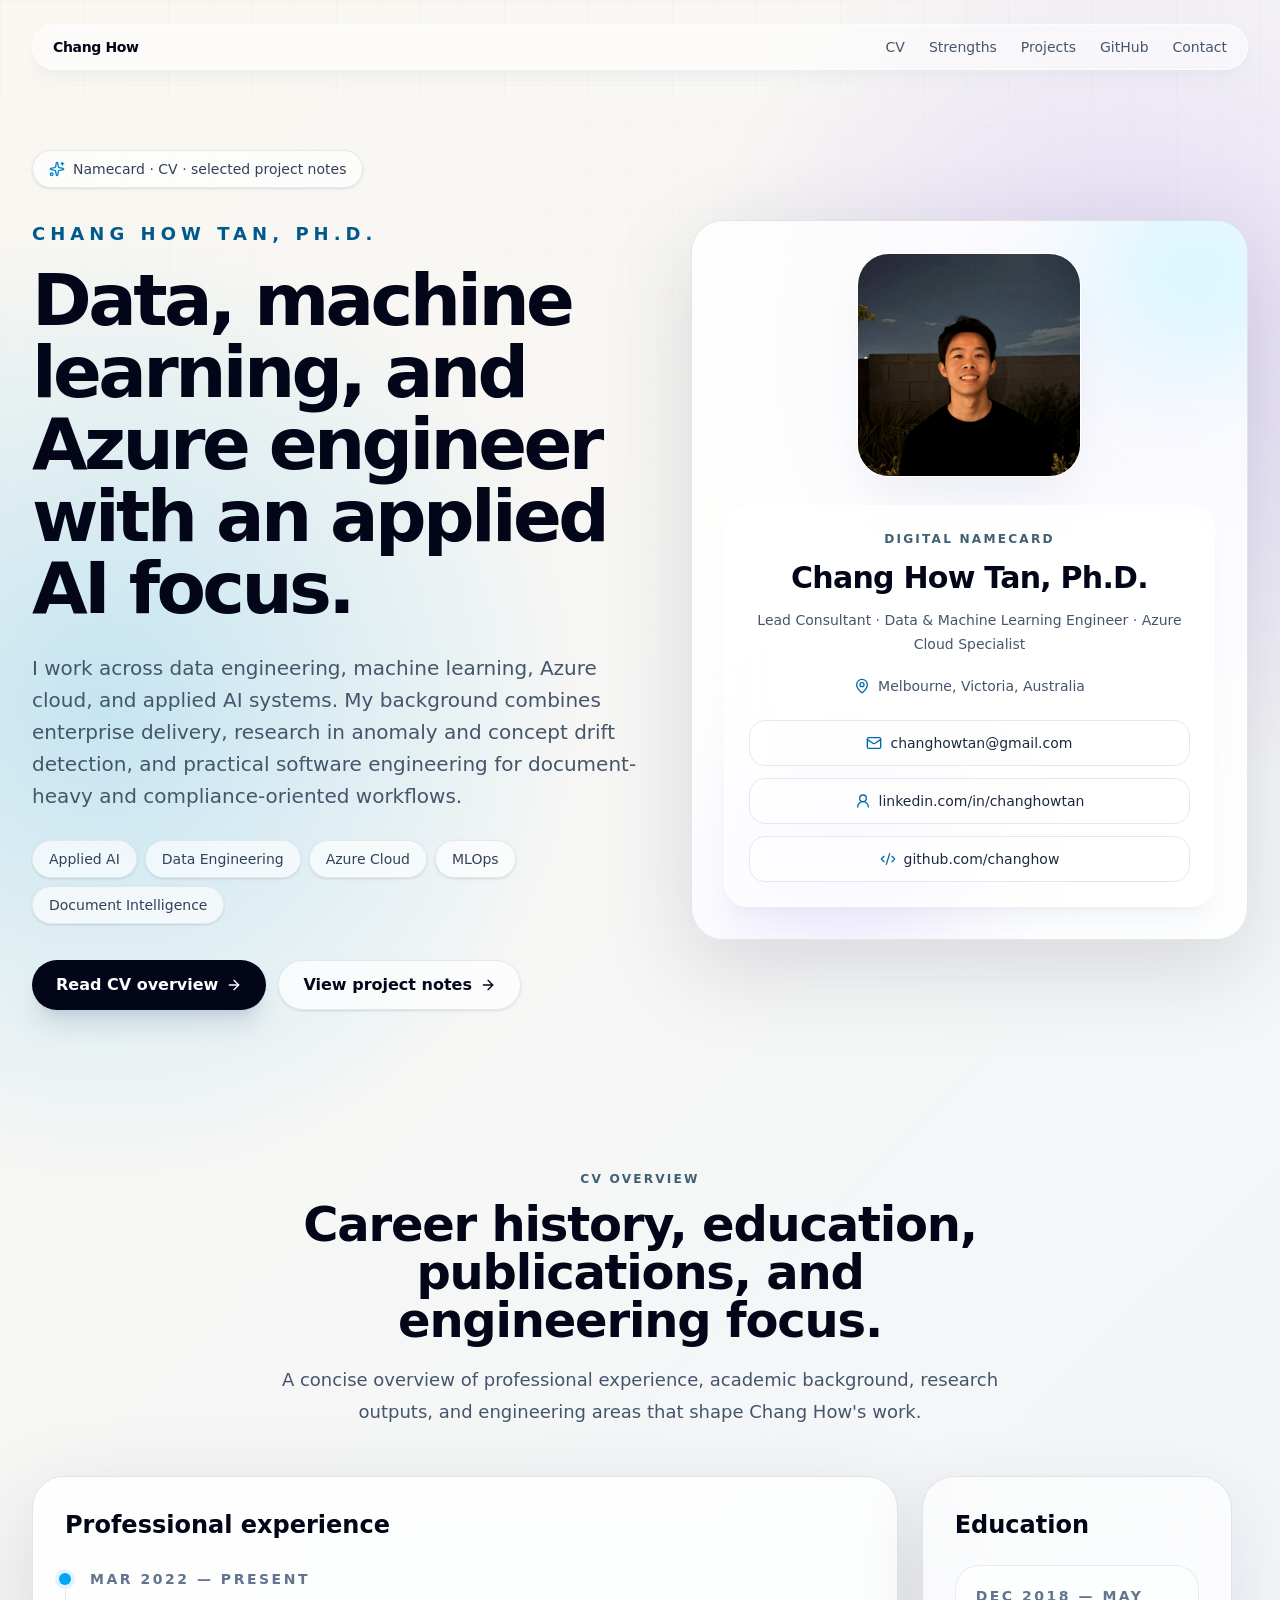
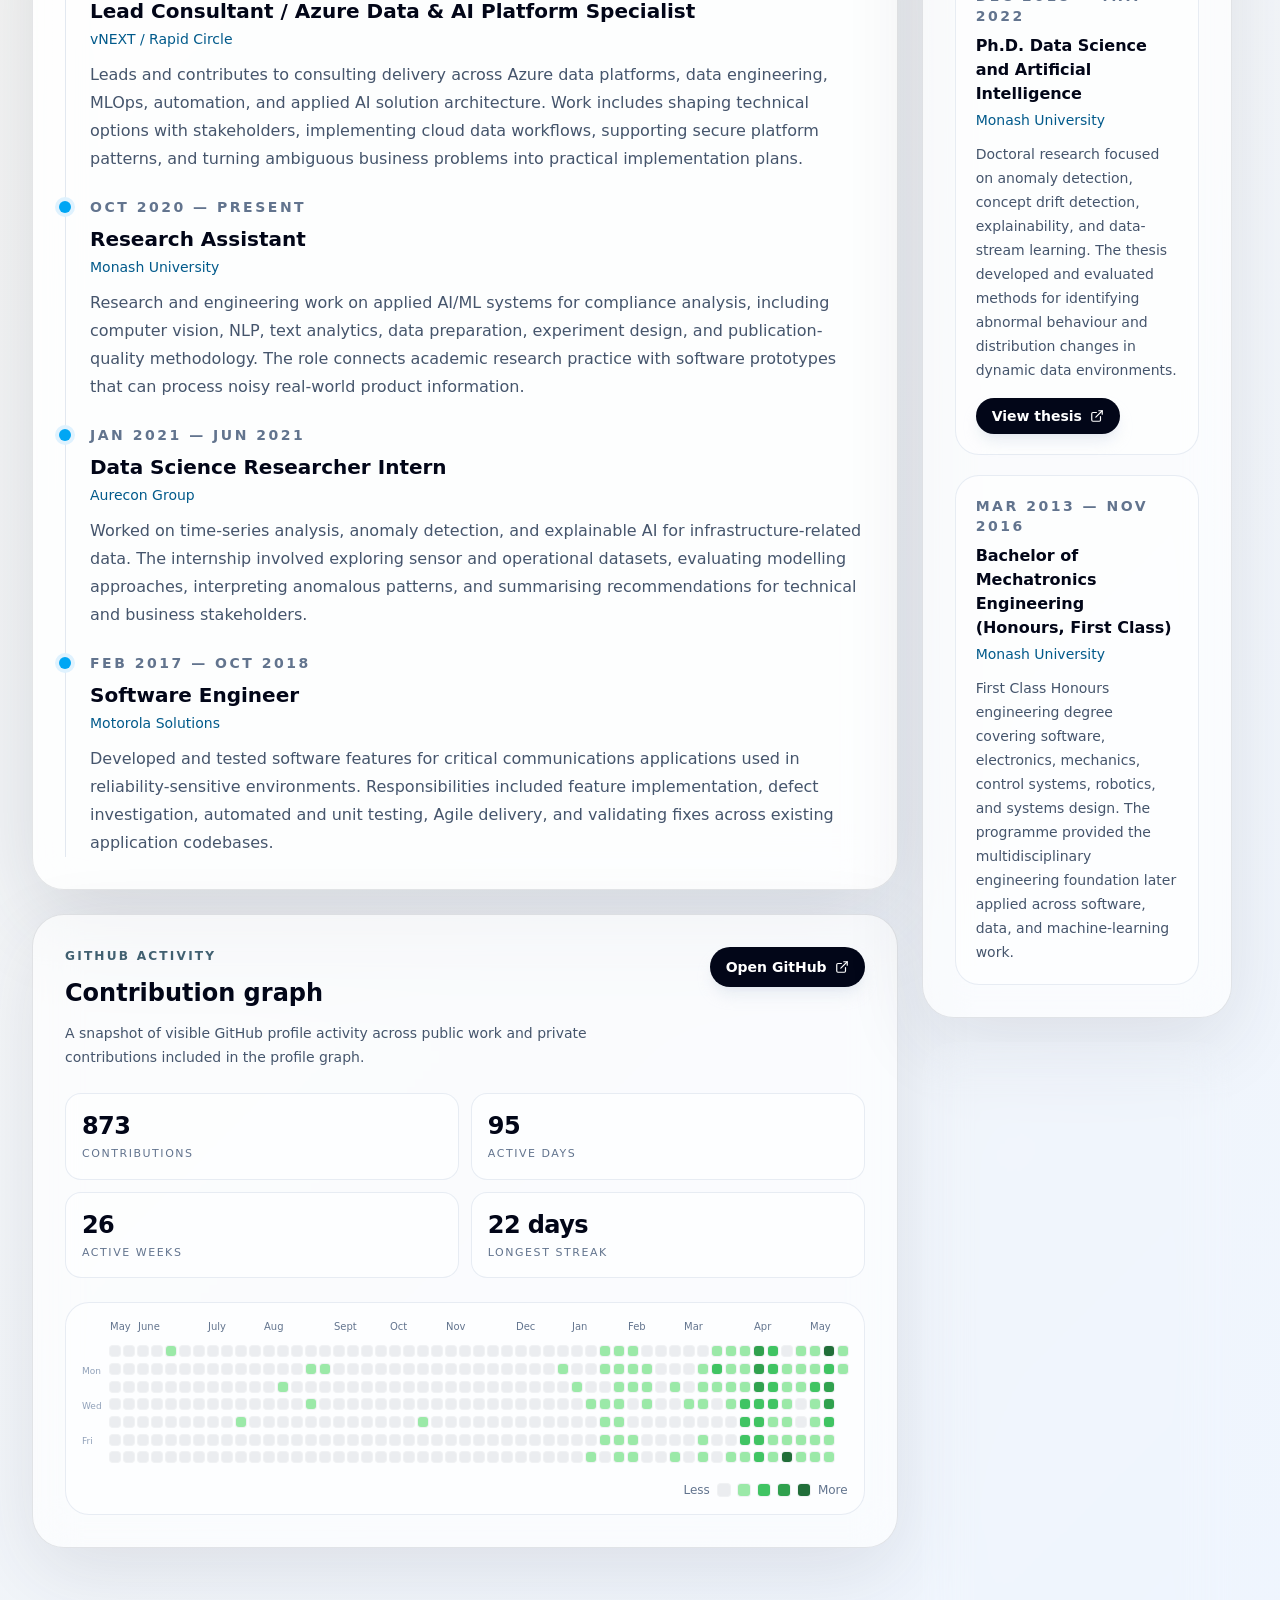
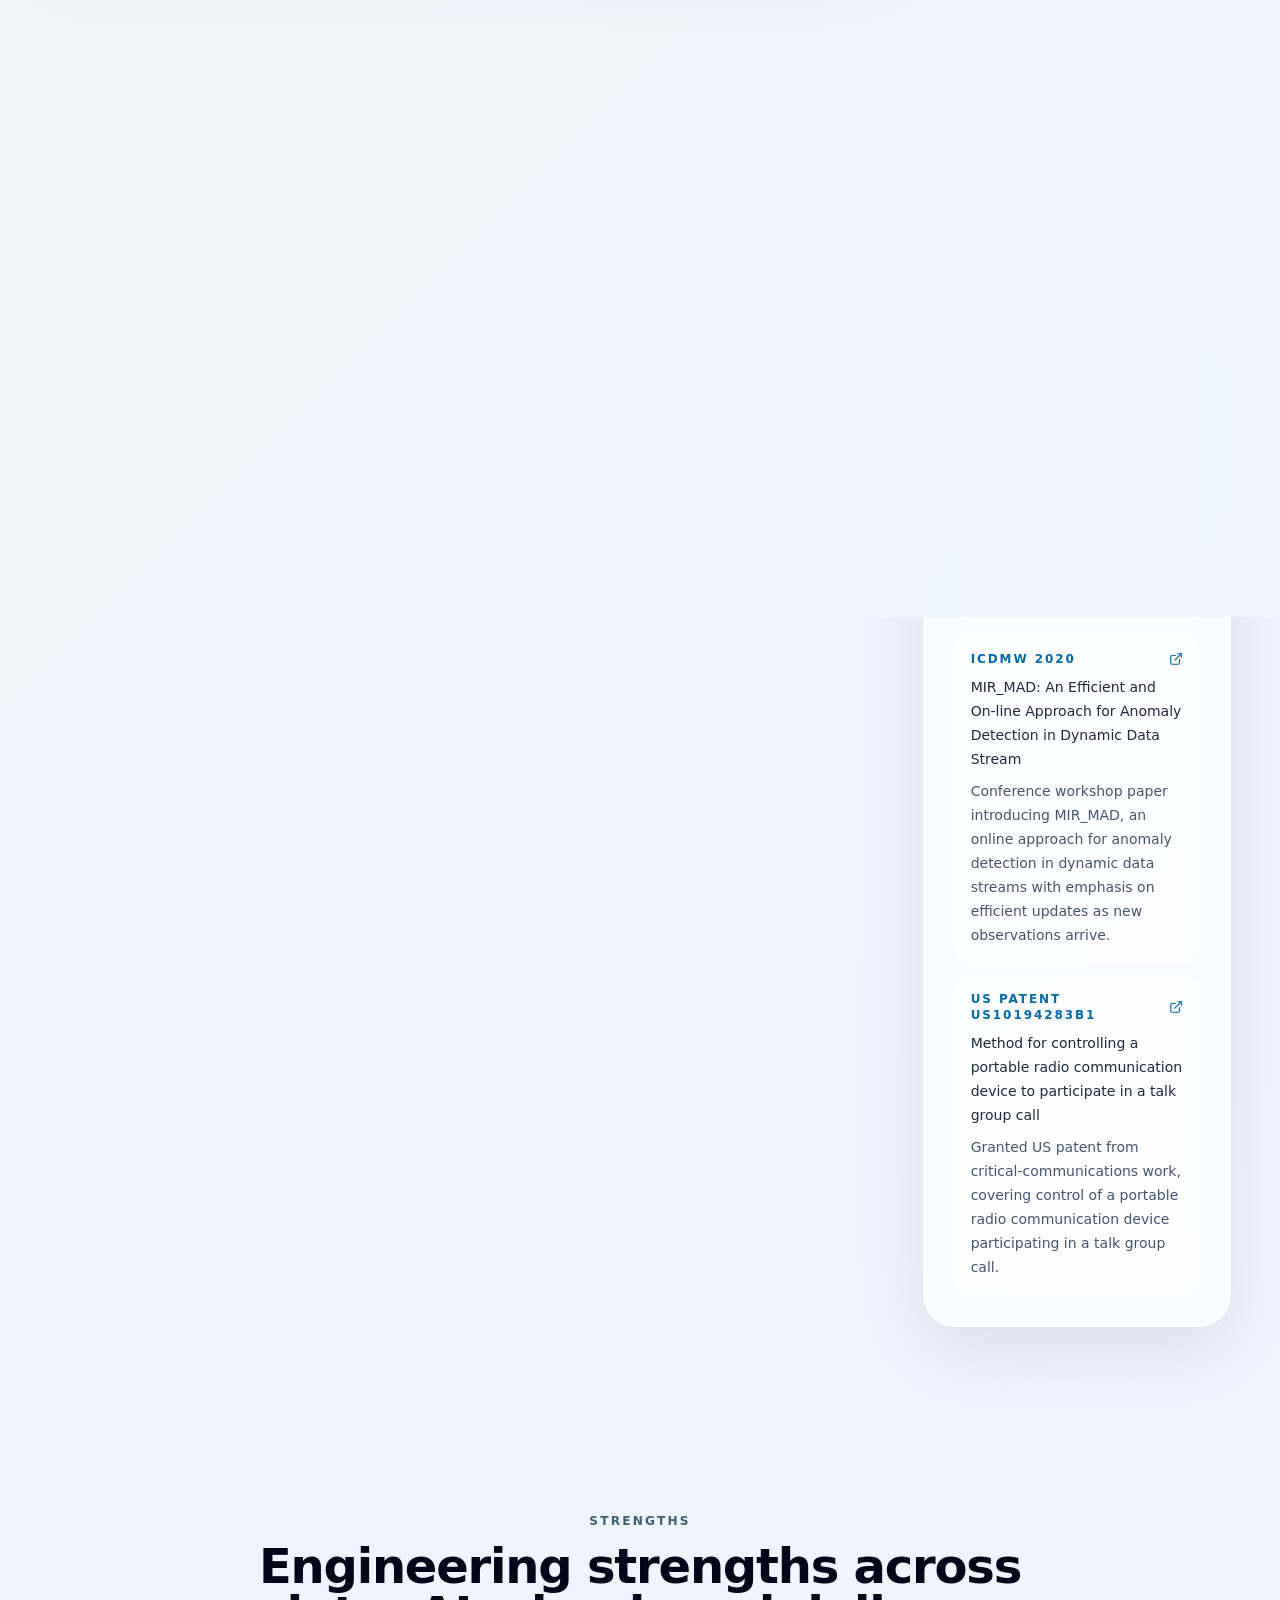
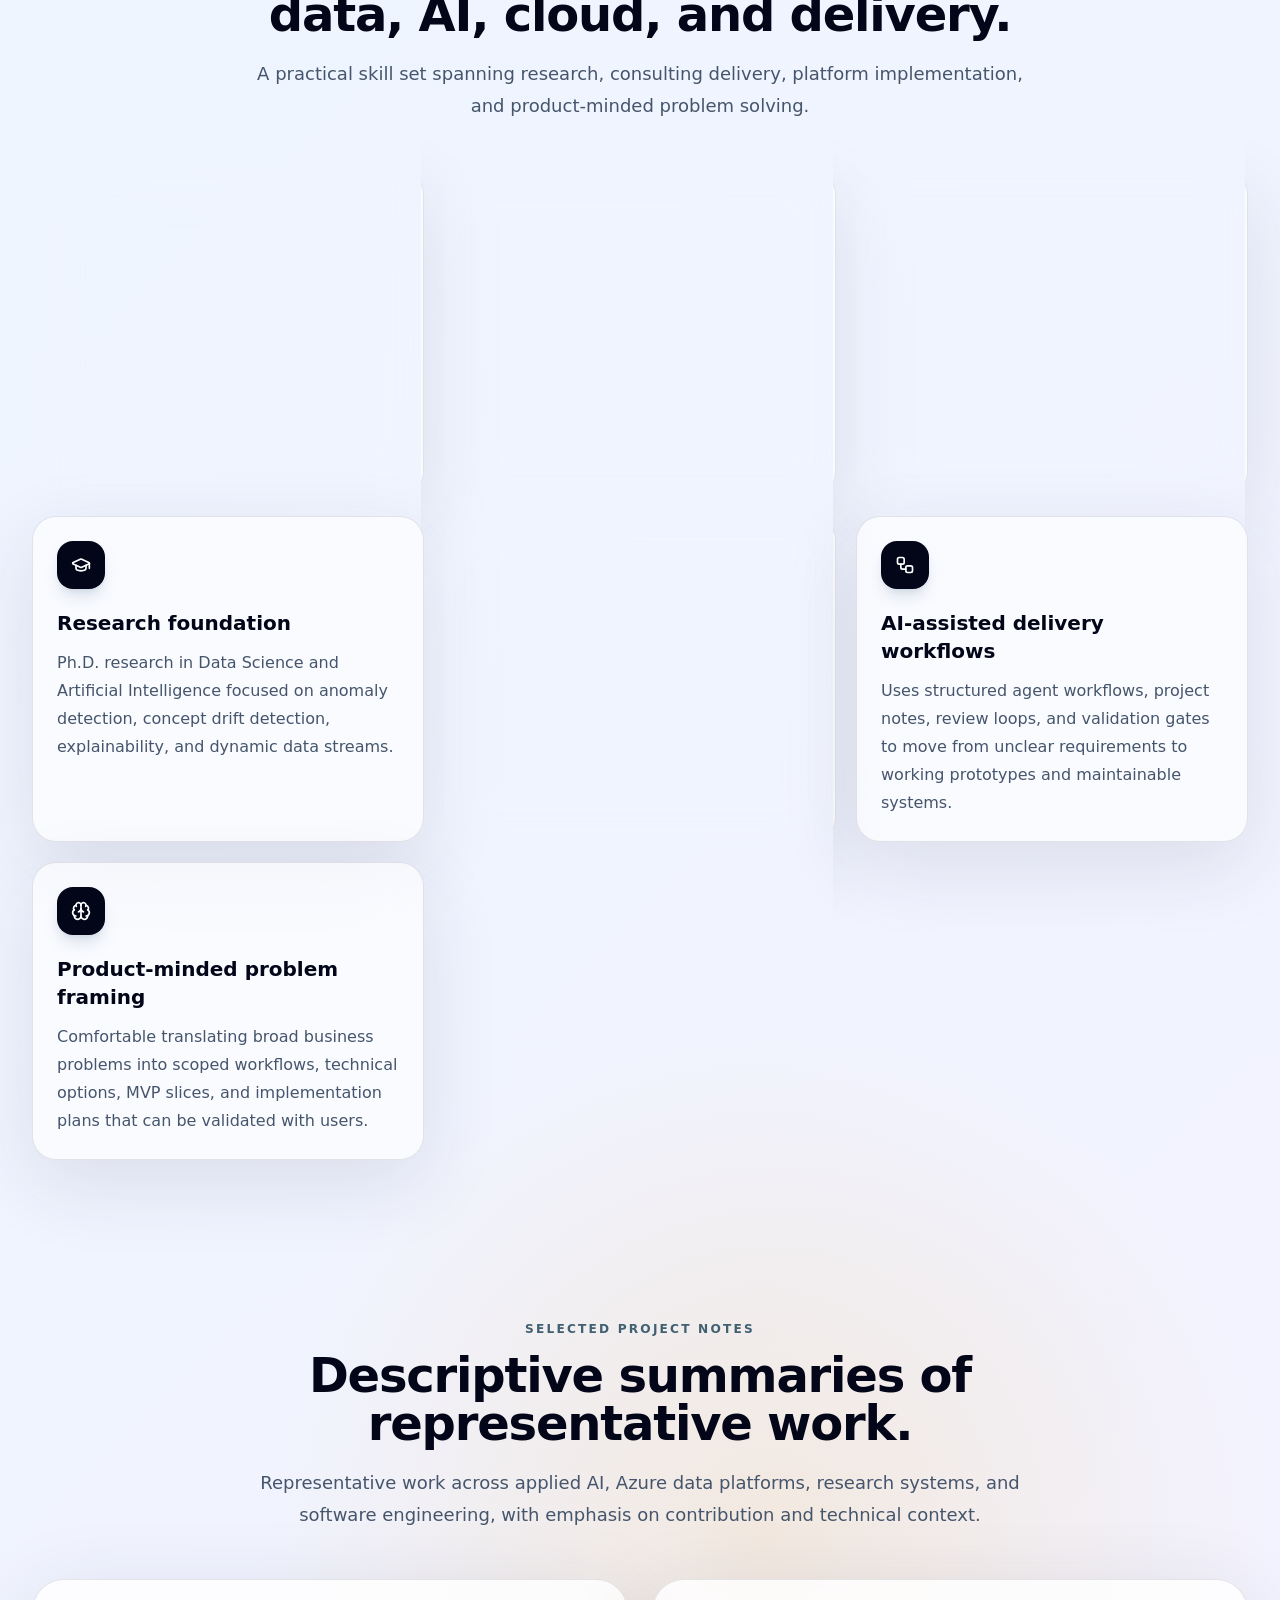
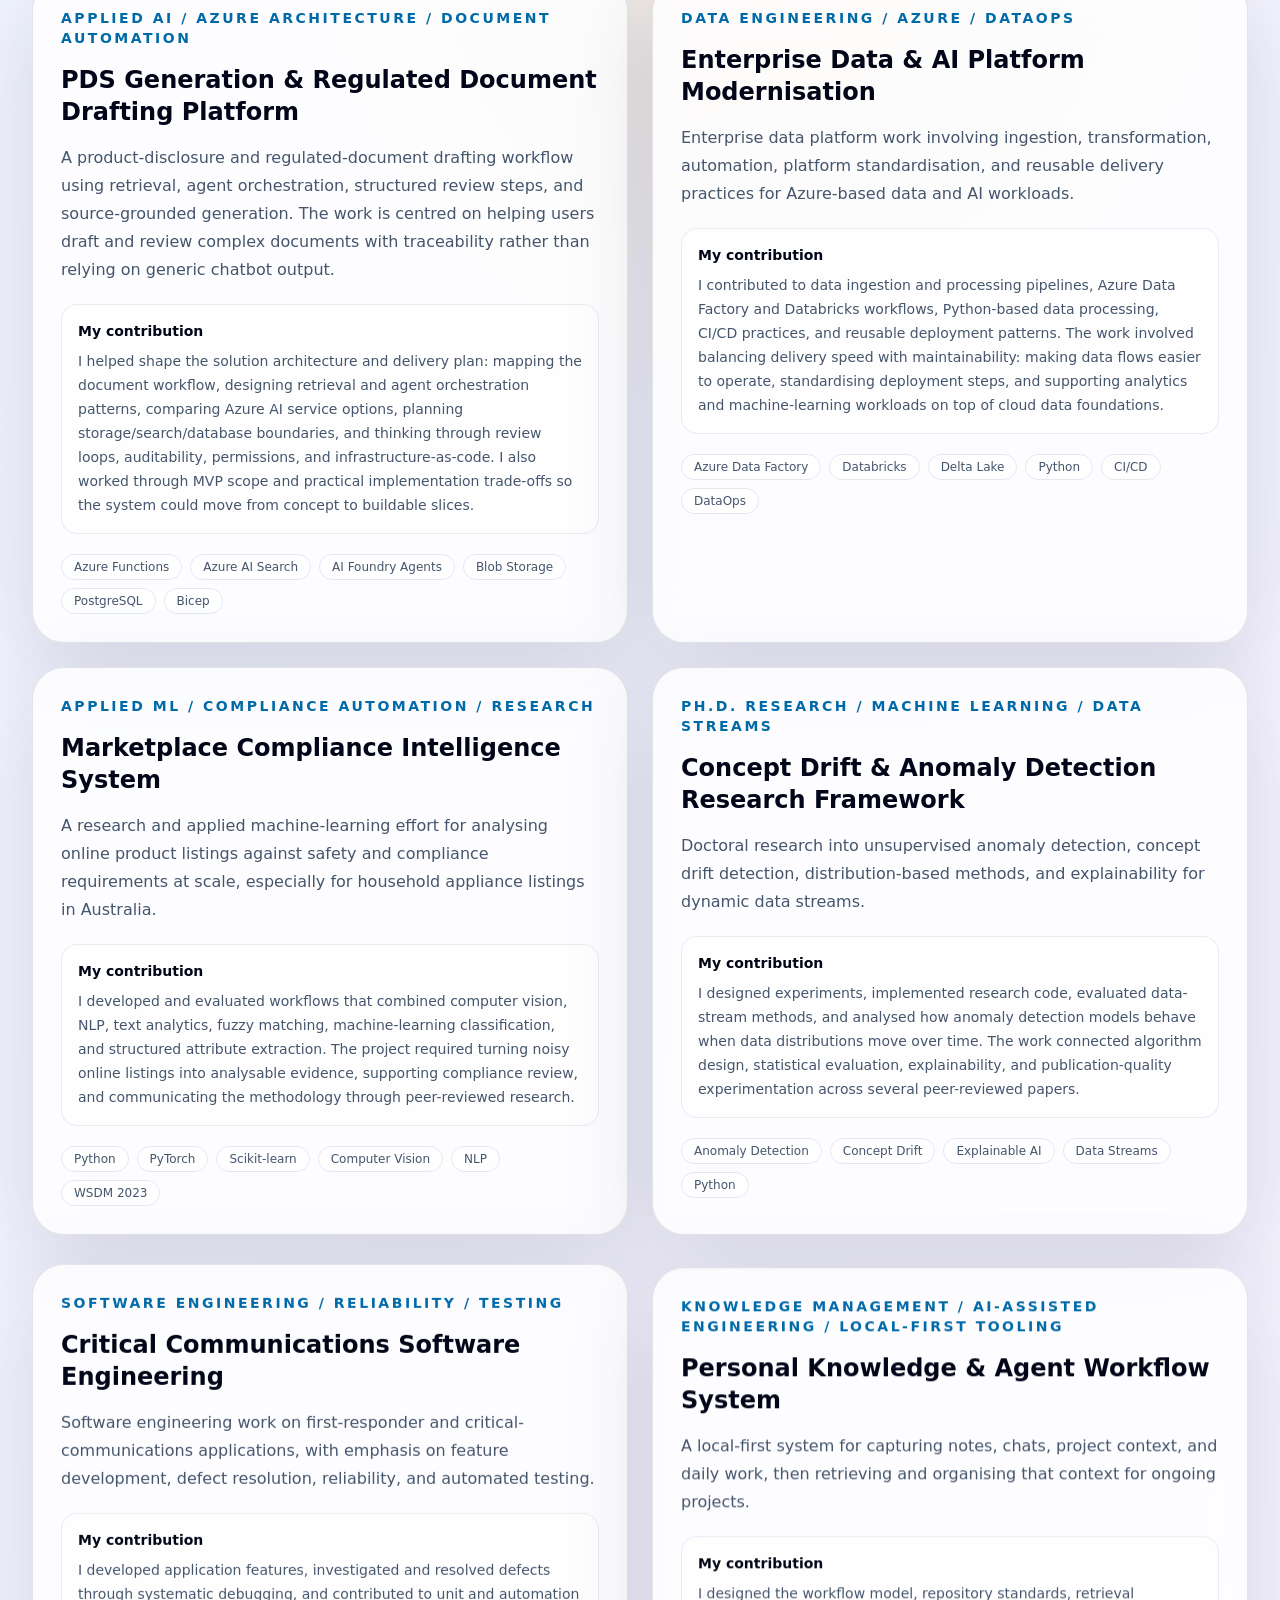
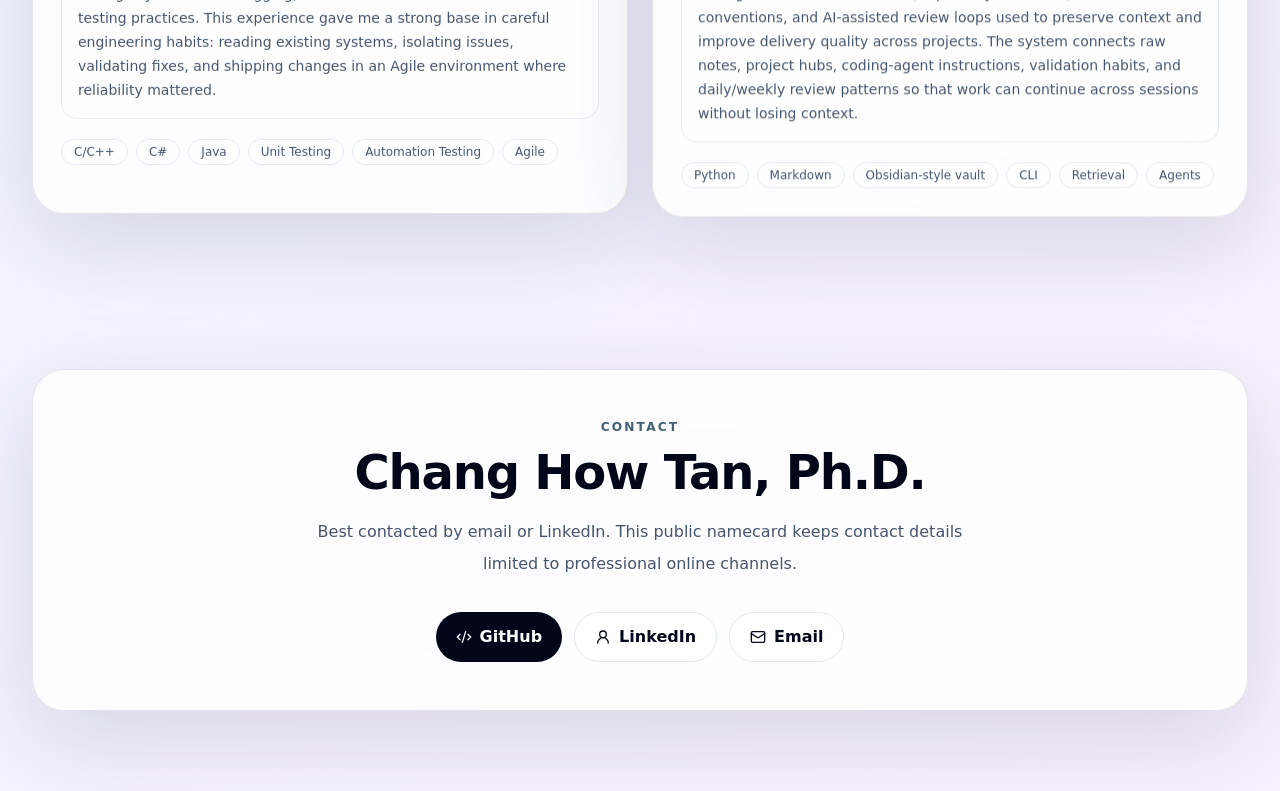
==== commit 368ca8f2: "Move GitHub activity into CV overview" ====
--- a/index.html
+++ b/index.html
@@ -1 +1 @@
-<!DOCTYPE html><html lang="en"><head><meta charSet="utf-8"/><meta name="viewport" content="width=device-width, initial-scale=1"/><link rel="preload" as="image" href="profile-photo.jpeg"/><link rel="stylesheet" href="/_next/static/chunks/0h6x-12g.wofd.css" data-precedence="next"/><link rel="preload" as="script" fetchPriority="low" href="/_next/static/chunks/0ht900cau6_ur.js"/><script src="/_next/static/chunks/0t2z5hkh7v~~b.js" async=""></script><script src="/_next/static/chunks/07lhk_q6pmm3r.js" async=""></script><script src="/_next/static/chunks/turbopack-0cek.dh0dqtgy.js" async=""></script><script src="/_next/static/chunks/0dbhjjzl8qfwv.js" async=""></script><script src="/_next/static/chunks/0wad3tz2bik1u.js" async=""></script><title>Dr Chang How Tan — AI, Data &amp; Product Engineering</title><meta name="description" content="A modern namecard, CV, and selected-work portfolio for Dr Chang How Tan, Ph.D.: practical AI, Azure, data engineering, automation, and product-minded delivery."/><meta property="og:title" content="Dr Chang How Tan — AI, Data &amp; Product Engineering"/><meta property="og:description" content="A modern namecard, CV, and selected-work portfolio for Dr Chang How Tan, Ph.D.: practical AI, Azure, data engineering, automation, and product-minded delivery."/><meta property="og:url" content="https://changhow.github.io/"/><meta property="og:site_name" content="Dr Chang How Tan"/><meta property="og:type" content="website"/><meta name="twitter:card" content="summary"/><meta name="twitter:title" content="Dr Chang How Tan — AI, Data &amp; Product Engineering"/><meta name="twitter:description" content="A modern namecard, CV, and selected-work portfolio for Dr Chang How Tan, Ph.D.: practical AI, Azure, data engineering, automation, and product-minded delivery."/><script src="/_next/static/chunks/03~yq9q893hmn.js" noModule=""></script></head><body><div hidden=""><!--$--><!--/$--></div><main class="relative overflow-hidden px-5 py-6 md:px-8"><nav class="mx-auto flex max-w-7xl items-center justify-between rounded-full border border-white/70 bg-white/55 px-5 py-3 text-sm shadow-lg shadow-slate-300/20 backdrop-blur-2xl"><a href="#top" class="font-semibold tracking-tight text-slate-950">Chang How</a><div class="hidden gap-6 text-slate-600 md:flex"><a href="#cv" class="hover:text-slate-950">CV</a><a href="#strengths" class="hover:text-slate-950">Strengths</a><a href="#work" class="hover:text-slate-950">Projects</a><a href="#github" class="hover:text-slate-950">GitHub</a><a href="#contact" class="hover:text-slate-950">Contact</a></div></nav><section id="top" class="mx-auto grid max-w-7xl items-center gap-10 pb-20 pt-14 md:grid-cols-[1fr_0.9fr] md:pt-20"><div><div class="inline-flex items-center gap-2 rounded-full border border-slate-200 bg-white/70 px-4 py-2 text-sm font-medium text-slate-700 shadow-sm backdrop-blur-xl" style="opacity:0;transform:translateY(28px)"><svg xmlns="http://www.w3.org/2000/svg" width="24" height="24" viewBox="0 0 24 24" fill="none" stroke="currentColor" stroke-width="2" stroke-linecap="round" stroke-linejoin="round" class="lucide lucide-sparkles h-4 w-4 text-sky-600" aria-hidden="true"><path d="M11.017 2.814a1 1 0 0 1 1.966 0l1.051 5.558a2 2 0 0 0 1.594 1.594l5.558 1.051a1 1 0 0 1 0 1.966l-5.558 1.051a2 2 0 0 0-1.594 1.594l-1.051 5.558a1 1 0 0 1-1.966 0l-1.051-5.558a2 2 0 0 0-1.594-1.594l-5.558-1.051a1 1 0 0 1 0-1.966l5.558-1.051a2 2 0 0 0 1.594-1.594z"></path><path d="M20 2v4"></path><path d="M22 4h-4"></path><circle cx="4" cy="20" r="2"></circle></svg>Namecard · CV · selected project notes</div><p class="mt-8 text-lg font-semibold uppercase tracking-[0.28em] text-sky-800" style="opacity:0;transform:translateY(28px)">Chang How Tan, Ph.D.</p><h1 class="mt-4 max-w-4xl text-5xl font-semibold tracking-[-0.05em] text-slate-950 md:text-7xl" style="opacity:0;transform:translateY(28px)">Data, machine learning, and Azure engineer with an applied AI focus.</h1><p class="mt-7 max-w-2xl text-lg leading-8 text-slate-600 md:text-xl" style="opacity:0;transform:translateY(28px)">I work across data engineering, machine learning, Azure cloud, and applied AI systems. My background combines enterprise delivery, research in anomaly and concept drift detection, and practical software engineering for document-heavy and compliance-oriented workflows.</p><div class="mt-7 flex flex-wrap gap-2" style="opacity:0;transform:translateY(28px)"><span class="rounded-full border border-slate-200 bg-white/65 px-4 py-2 text-sm font-medium text-slate-700 shadow-sm backdrop-blur-xl">Applied AI</span><span class="rounded-full border border-slate-200 bg-white/65 px-4 py-2 text-sm font-medium text-slate-700 shadow-sm backdrop-blur-xl">Data Engineering</span><span class="rounded-full border border-slate-200 bg-white/65 px-4 py-2 text-sm font-medium text-slate-700 shadow-sm backdrop-blur-xl">Azure Cloud</span><span class="rounded-full border border-slate-200 bg-white/65 px-4 py-2 text-sm font-medium text-slate-700 shadow-sm backdrop-blur-xl">MLOps</span><span class="rounded-full border border-slate-200 bg-white/65 px-4 py-2 text-sm font-medium text-slate-700 shadow-sm backdrop-blur-xl">Document Intelligence</span></div><div class="mt-9 flex flex-col gap-3 sm:flex-row" style="opacity:0;transform:translateY(28px)"><a href="#cv" class="inline-flex items-center justify-center gap-2 rounded-full bg-slate-950 px-6 py-3 font-semibold text-white shadow-xl shadow-slate-400/30 transition hover:-translate-y-0.5 hover:bg-slate-800">Read CV overview <svg xmlns="http://www.w3.org/2000/svg" width="24" height="24" viewBox="0 0 24 24" fill="none" stroke="currentColor" stroke-width="2" stroke-linecap="round" stroke-linejoin="round" class="lucide lucide-arrow-right h-4 w-4" aria-hidden="true"><path d="M5 12h14"></path><path d="m12 5 7 7-7 7"></path></svg></a><a href="#work" class="inline-flex items-center justify-center gap-2 rounded-full border border-slate-200 bg-white/70 px-6 py-3 font-semibold text-slate-950 shadow-sm backdrop-blur-xl transition hover:-translate-y-0.5">View project notes <svg xmlns="http://www.w3.org/2000/svg" width="24" height="24" viewBox="0 0 24 24" fill="none" stroke="currentColor" stroke-width="2" stroke-linecap="round" stroke-linejoin="round" class="lucide lucide-arrow-right h-4 w-4" aria-hidden="true"><path d="M5 12h14"></path><path d="m12 5 7 7-7 7"></path></svg></a></div></div><div style="opacity:0;transform:scale(0.96)"><div class="relative overflow-hidden rounded-[2rem] glass-strong p-6 md:p-8"><div class="absolute -right-12 -top-12 h-48 w-48 rounded-full bg-cyan-300/25 blur-3xl"></div><div class="absolute -bottom-14 left-10 h-56 w-56 rounded-full bg-violet-300/25 blur-3xl"></div><div class="relative"><div class="mx-auto h-44 w-44 overflow-hidden rounded-[2rem] border border-white/80 bg-white shadow-2xl shadow-slate-300/40 md:h-56 md:w-56"><img src="profile-photo.jpeg" alt="Portrait of Chang How Tan" class="h-full w-full object-cover object-[50%_38%] brightness-110 contrast-105"/></div><div class="mt-7 rounded-3xl border border-white/70 bg-white/65 p-6 text-center shadow-xl shadow-slate-300/20 backdrop-blur-xl"><p class="eyebrow">Digital namecard</p><h2 class="mt-3 text-3xl font-semibold tracking-tight text-slate-950">Chang How Tan, Ph.D.</h2><p class="mt-3 text-sm font-medium leading-6 text-slate-600">Lead Consultant · Data &amp; Machine Learning Engineer · Azure Cloud Specialist</p><div class="mt-5 flex items-center justify-center gap-2 text-sm text-slate-600"><svg xmlns="http://www.w3.org/2000/svg" width="24" height="24" viewBox="0 0 24 24" fill="none" stroke="currentColor" stroke-width="2" stroke-linecap="round" stroke-linejoin="round" class="lucide lucide-map-pin h-4 w-4 text-sky-700" aria-hidden="true"><path d="M20 10c0 4.993-5.539 10.193-7.399 11.799a1 1 0 0 1-1.202 0C9.539 20.193 4 14.993 4 10a8 8 0 0 1 16 0"></path><circle cx="12" cy="10" r="3"></circle></svg>Melbourne, Victoria, Australia</div><div class="mt-6 grid gap-3 text-sm"><a href="mailto:changhowtan@gmail.com" class="inline-flex items-center justify-center gap-2 rounded-2xl border border-slate-200 bg-white/70 px-4 py-3 font-medium text-slate-800 transition hover:-translate-y-0.5 hover:bg-white"><svg xmlns="http://www.w3.org/2000/svg" width="24" height="24" viewBox="0 0 24 24" fill="none" stroke="currentColor" stroke-width="2" stroke-linecap="round" stroke-linejoin="round" class="lucide lucide-mail h-4 w-4 text-sky-700" aria-hidden="true"><path d="m22 7-8.991 5.727a2 2 0 0 1-2.009 0L2 7"></path><rect x="2" y="4" width="20" height="16" rx="2"></rect></svg> <!-- -->changhowtan@gmail.com</a><a href="https://www.linkedin.com/in/changhowtan/" class="inline-flex items-center justify-center gap-2 rounded-2xl border border-slate-200 bg-white/70 px-4 py-3 font-medium text-slate-800 transition hover:-translate-y-0.5 hover:bg-white"><svg xmlns="http://www.w3.org/2000/svg" width="24" height="24" viewBox="0 0 24 24" fill="none" stroke="currentColor" stroke-width="2" stroke-linecap="round" stroke-linejoin="round" class="lucide lucide-user-round h-4 w-4 text-sky-700" aria-hidden="true"><circle cx="12" cy="8" r="5"></circle><path d="M20 21a8 8 0 0 0-16 0"></path></svg> linkedin.com/in/changhowtan</a><a href="https://github.com/changhow" class="inline-flex items-center justify-center gap-2 rounded-2xl border border-slate-200 bg-white/70 px-4 py-3 font-medium text-slate-800 transition hover:-translate-y-0.5 hover:bg-white"><svg xmlns="http://www.w3.org/2000/svg" width="24" height="24" viewBox="0 0 24 24" fill="none" stroke="currentColor" stroke-width="2" stroke-linecap="round" stroke-linejoin="round" class="lucide lucide-code-xml h-4 w-4 text-sky-700" aria-hidden="true"><path d="m18 16 4-4-4-4"></path><path d="m6 8-4 4 4 4"></path><path d="m14.5 4-5 16"></path></svg> github.com/changhow</a></div></div></div></div></div></section><section id="cv" class="mx-auto max-w-7xl py-20"><div class="mx-auto mb-12 max-w-3xl text-center" style="opacity:0;transform:translateY(28px)"><p class="eyebrow">CV overview</p><h2 class="mt-3 text-3xl font-semibold tracking-tight text-slate-950 md:text-5xl">Career history, education, publications, and engineering focus.</h2><p class="mt-5 text-base leading-8 text-slate-600 md:text-lg">A concise overview of professional experience, academic background, research outputs, and engineering areas that shape Chang How&#x27;s work.</p></div><div class="grid gap-6 lg:grid-cols-[1.05fr_0.95fr]"><div class="glass-strong rounded-[2rem] p-6 md:p-8"><h3 class="text-2xl font-semibold text-slate-950">Professional experience</h3><div class="mt-7 space-y-6 border-l border-slate-200 pl-6"><article class="relative"><div class="absolute -left-[31px] top-1 h-3 w-3 rounded-full bg-sky-500 ring-4 ring-sky-100"></div><p class="text-sm font-semibold uppercase tracking-[0.18em] text-slate-500">Mar 2022 — Present</p><h4 class="mt-2 text-xl font-semibold text-slate-950">Lead Consultant / Azure Data &amp; AI Platform Specialist</h4><p class="mt-1 text-sm font-medium text-sky-800">vNEXT / Rapid Circle</p><p class="mt-3 leading-7 text-slate-600">Leads and contributes to consulting delivery across Azure data platforms, data engineering, MLOps, automation, and applied AI solution architecture. Work includes shaping technical options with stakeholders, implementing cloud data workflows, supporting secure platform patterns, and turning ambiguous business problems into practical implementation plans.</p></article><article class="relative"><div class="absolute -left-[31px] top-1 h-3 w-3 rounded-full bg-sky-500 ring-4 ring-sky-100"></div><p class="text-sm font-semibold uppercase tracking-[0.18em] text-slate-500">Oct 2020 — Present</p><h4 class="mt-2 text-xl font-semibold text-slate-950">Research Assistant</h4><p class="mt-1 text-sm font-medium text-sky-800">Monash University</p><p class="mt-3 leading-7 text-slate-600">Research and engineering work on applied AI/ML systems for compliance analysis, including computer vision, NLP, text analytics, data preparation, experiment design, and publication-quality methodology. The role connects academic research practice with software prototypes that can process noisy real-world product information.</p></article><article class="relative"><div class="absolute -left-[31px] top-1 h-3 w-3 rounded-full bg-sky-500 ring-4 ring-sky-100"></div><p class="text-sm font-semibold uppercase tracking-[0.18em] text-slate-500">Jan 2021 — Jun 2021</p><h4 class="mt-2 text-xl font-semibold text-slate-950">Data Science Researcher Intern</h4><p class="mt-1 text-sm font-medium text-sky-800">Aurecon Group</p><p class="mt-3 leading-7 text-slate-600">Worked on time-series analysis, anomaly detection, and explainable AI for infrastructure-related data. The internship involved exploring sensor and operational datasets, evaluating modelling approaches, interpreting anomalous patterns, and summarising recommendations for technical and business stakeholders.</p></article><article class="relative"><div class="absolute -left-[31px] top-1 h-3 w-3 rounded-full bg-sky-500 ring-4 ring-sky-100"></div><p class="text-sm font-semibold uppercase tracking-[0.18em] text-slate-500">Feb 2017 — Oct 2018</p><h4 class="mt-2 text-xl font-semibold text-slate-950">Software Engineer</h4><p class="mt-1 text-sm font-medium text-sky-800">Motorola Solutions</p><p class="mt-3 leading-7 text-slate-600">Developed and tested software features for critical communications applications used in reliability-sensitive environments. Responsibilities included feature implementation, defect investigation, automated and unit testing, Agile delivery, and validating fixes across existing application codebases.</p></article></div></div><div class="space-y-6"><div class="glass rounded-[2rem] p-6 md:p-8"><h3 class="text-2xl font-semibold text-slate-950">Education</h3><div class="mt-6 space-y-5"><article class="rounded-3xl border border-slate-200/80 bg-white/55 p-5"><p class="text-sm font-semibold uppercase tracking-[0.18em] text-slate-500">Dec 2018 — May 2022</p><h4 class="mt-2 font-semibold text-slate-950">Ph.D. Data Science and Artificial Intelligence</h4><p class="mt-1 text-sm font-medium text-sky-800">Monash University</p><p class="mt-3 text-sm leading-6 text-slate-600">Doctoral research focused on anomaly detection, concept drift detection, explainability, and data-stream learning. The thesis developed and evaluated methods for identifying abnormal behaviour and distribution changes in dynamic data environments.</p><a href="https://bridges.monash.edu/articles/thesis/A_Unified_Framework_for_Anomaly_and_Concept_Drift_Detection_with_Explainability/19840051" class="mt-4 inline-flex items-center gap-2 rounded-full bg-slate-950 px-4 py-2 text-sm font-semibold text-white shadow-lg shadow-slate-300/40 transition hover:-translate-y-0.5 hover:bg-slate-800" target="_blank" rel="noreferrer">View thesis <svg xmlns="http://www.w3.org/2000/svg" width="24" height="24" viewBox="0 0 24 24" fill="none" stroke="currentColor" stroke-width="2" stroke-linecap="round" stroke-linejoin="round" class="lucide lucide-external-link h-3.5 w-3.5" aria-hidden="true"><path d="M15 3h6v6"></path><path d="M10 14 21 3"></path><path d="M18 13v6a2 2 0 0 1-2 2H5a2 2 0 0 1-2-2V8a2 2 0 0 1 2-2h6"></path></svg></a></article><article class="rounded-3xl border border-slate-200/80 bg-white/55 p-5"><p class="text-sm font-semibold uppercase tracking-[0.18em] text-slate-500">Mar 2013 — Nov 2016</p><h4 class="mt-2 font-semibold text-slate-950">Bachelor of Mechatronics Engineering (Honours, First Class)</h4><p class="mt-1 text-sm font-medium text-sky-800">Monash University</p><p class="mt-3 text-sm leading-6 text-slate-600">First Class Honours engineering degree covering software, electronics, mechanics, control systems, robotics, and systems design. The programme provided the multidisciplinary engineering foundation later applied across software, data, and machine-learning work.</p></article></div></div><div class="glass rounded-[2rem] p-6 md:p-8"><h3 class="text-2xl font-semibold text-slate-950">Publications &amp; patent</h3><ul class="mt-5 space-y-3 text-sm leading-6 text-slate-600"><li><a href="https://dl.acm.org/doi/10.1145/3539597.3575788" class="group block rounded-2xl bg-white/55 p-4 transition hover:-translate-y-0.5 hover:bg-white" target="_blank" rel="noreferrer"><span class="flex items-center justify-between gap-3 text-xs font-semibold uppercase tracking-[0.16em] text-sky-700">WSDM 2023<svg xmlns="http://www.w3.org/2000/svg" width="24" height="24" viewBox="0 0 24 24" fill="none" stroke="currentColor" stroke-width="2" stroke-linecap="round" stroke-linejoin="round" class="lucide lucide-external-link h-3.5 w-3.5 shrink-0 transition group-hover:translate-x-0.5" aria-hidden="true"><path d="M15 3h6v6"></path><path d="M10 14 21 3"></path><path d="M18 13v6a2 2 0 0 1-2 2H5a2 2 0 0 1-2-2V8a2 2 0 0 1 2-2h6"></path></svg></span><span class="mt-2 block font-medium text-slate-800 group-hover:text-slate-950">Compliance Analyses of Australia&#x27;s Online Household Appliances</span><span class="mt-2 block text-slate-600">Peer-reviewed research analysing Australian online household-appliance listings for compliance signals, combining marketplace data collection, product information extraction, and applied machine-learning analysis.</span></a></li><li><a href="https://www.sciencedirect.com/science/article/abs/pii/S0306457322000383" class="group block rounded-2xl bg-white/55 p-4 transition hover:-translate-y-0.5 hover:bg-white" target="_blank" rel="noreferrer"><span class="flex items-center justify-between gap-3 text-xs font-semibold uppercase tracking-[0.16em] text-sky-700">Information Processing &amp; Management, 2022<svg xmlns="http://www.w3.org/2000/svg" width="24" height="24" viewBox="0 0 24 24" fill="none" stroke="currentColor" stroke-width="2" stroke-linecap="round" stroke-linejoin="round" class="lucide lucide-external-link h-3.5 w-3.5 shrink-0 transition group-hover:translate-x-0.5" aria-hidden="true"><path d="M15 3h6v6"></path><path d="M10 14 21 3"></path><path d="M18 13v6a2 2 0 0 1-2 2H5a2 2 0 0 1-2-2V8a2 2 0 0 1 2-2h6"></path></svg></span><span class="mt-2 block font-medium text-slate-800 group-hover:text-slate-950">Information resources estimation for accurate distribution-based concept drift detection</span><span class="mt-2 block text-slate-600">Journal article on estimating information resources required for accurate distribution-based concept drift detection, supporting more reliable monitoring of changing data distributions.</span></a></li><li><a href="https://ieeexplore.ieee.org/document/9679930/" class="group block rounded-2xl bg-white/55 p-4 transition hover:-translate-y-0.5 hover:bg-white" target="_blank" rel="noreferrer"><span class="flex items-center justify-between gap-3 text-xs font-semibold uppercase tracking-[0.16em] text-sky-700">ICDMW 2021<svg xmlns="http://www.w3.org/2000/svg" width="24" height="24" viewBox="0 0 24 24" fill="none" stroke="currentColor" stroke-width="2" stroke-linecap="round" stroke-linejoin="round" class="lucide lucide-external-link h-3.5 w-3.5 shrink-0 transition group-hover:translate-x-0.5" aria-hidden="true"><path d="M15 3h6v6"></path><path d="M10 14 21 3"></path><path d="M18 13v6a2 2 0 0 1-2 2H5a2 2 0 0 1-2-2V8a2 2 0 0 1 2-2h6"></path></svg></span><span class="mt-2 block font-medium text-slate-800 group-hover:text-slate-950">A fully unsupervised and efficient anomaly detection approach with drift detection capability</span><span class="mt-2 block text-slate-600">Conference workshop paper presenting an unsupervised anomaly detection approach designed with drift-detection capability for data streams where labelled anomalies are limited or unavailable.</span></a></li><li><a href="https://ieeexplore.ieee.org/document/9346422" class="group block rounded-2xl bg-white/55 p-4 transition hover:-translate-y-0.5 hover:bg-white" target="_blank" rel="noreferrer"><span class="flex items-center justify-between gap-3 text-xs font-semibold uppercase tracking-[0.16em] text-sky-700">ICDMW 2020<svg xmlns="http://www.w3.org/2000/svg" width="24" height="24" viewBox="0 0 24 24" fill="none" stroke="currentColor" stroke-width="2" stroke-linecap="round" stroke-linejoin="round" class="lucide lucide-external-link h-3.5 w-3.5 shrink-0 transition group-hover:translate-x-0.5" aria-hidden="true"><path d="M15 3h6v6"></path><path d="M10 14 21 3"></path><path d="M18 13v6a2 2 0 0 1-2 2H5a2 2 0 0 1-2-2V8a2 2 0 0 1 2-2h6"></path></svg></span><span class="mt-2 block font-medium text-slate-800 group-hover:text-slate-950">MIR_MAD: An Efficient and On-line Approach for Anomaly Detection in Dynamic Data Stream</span><span class="mt-2 block text-slate-600">Conference workshop paper introducing MIR_MAD, an online approach for anomaly detection in dynamic data streams with emphasis on efficient updates as new observations arrive.</span></a></li><li><a href="https://patents.google.com/patent/US10194283B1/en" class="group block rounded-2xl bg-white/55 p-4 transition hover:-translate-y-0.5 hover:bg-white" target="_blank" rel="noreferrer"><span class="flex items-center justify-between gap-3 text-xs font-semibold uppercase tracking-[0.16em] text-sky-700">US Patent US10194283B1<svg xmlns="http://www.w3.org/2000/svg" width="24" height="24" viewBox="0 0 24 24" fill="none" stroke="currentColor" stroke-width="2" stroke-linecap="round" stroke-linejoin="round" class="lucide lucide-external-link h-3.5 w-3.5 shrink-0 transition group-hover:translate-x-0.5" aria-hidden="true"><path d="M15 3h6v6"></path><path d="M10 14 21 3"></path><path d="M18 13v6a2 2 0 0 1-2 2H5a2 2 0 0 1-2-2V8a2 2 0 0 1 2-2h6"></path></svg></span><span class="mt-2 block font-medium text-slate-800 group-hover:text-slate-950">Method for controlling a portable radio communication device to participate in a talk group call</span><span class="mt-2 block text-slate-600">Granted US patent from critical-communications work, covering control of a portable radio communication device participating in a talk group call.</span></a></li></ul></div></div></div></section><section id="strengths" class="mx-auto max-w-7xl py-20"><div class="mx-auto mb-12 max-w-3xl text-center" style="opacity:0;transform:translateY(28px)"><p class="eyebrow">Strengths</p><h2 class="mt-3 text-3xl font-semibold tracking-tight text-slate-950 md:text-5xl">Engineering strengths across data, AI, cloud, and delivery.</h2><p class="mt-5 text-base leading-8 text-slate-600 md:text-lg">A practical skill set spanning research, consulting delivery, platform implementation, and product-minded problem solving.</p></div><div class="grid gap-5 md:grid-cols-2 lg:grid-cols-3"><article class="glass rounded-3xl p-6 transition hover:-translate-y-1 hover:bg-white/75" style="opacity:0;transform:translateY(28px)"><div class="mb-5 flex h-12 w-12 items-center justify-center rounded-2xl bg-slate-950 text-white shadow-lg shadow-slate-400/30"><svg xmlns="http://www.w3.org/2000/svg" width="24" height="24" viewBox="0 0 24 24" fill="none" stroke="currentColor" stroke-width="2" stroke-linecap="round" stroke-linejoin="round" class="lucide lucide-database-zap h-5 w-5" aria-hidden="true"><ellipse cx="12" cy="5" rx="9" ry="3"></ellipse><path d="M3 5V19A9 3 0 0 0 15 21.84"></path><path d="M21 5V8"></path><path d="M21 12L18 17H22L19 22"></path><path d="M3 12A9 3 0 0 0 14.59 14.87"></path></svg></div><h3 class="text-xl font-semibold text-slate-950">Data &amp; machine learning engineering</h3><p class="mt-3 leading-7 text-slate-600">Experience building data pipelines, machine learning workflows, anomaly detection experiments, and analytics-ready datasets using Python, SQL, Databricks, and cloud data services.</p></article><article class="glass rounded-3xl p-6 transition hover:-translate-y-1 hover:bg-white/75" style="opacity:0;transform:translateY(28px)"><div class="mb-5 flex h-12 w-12 items-center justify-center rounded-2xl bg-slate-950 text-white shadow-lg shadow-slate-400/30"><svg xmlns="http://www.w3.org/2000/svg" width="24" height="24" viewBox="0 0 24 24" fill="none" stroke="currentColor" stroke-width="2" stroke-linecap="round" stroke-linejoin="round" class="lucide lucide-cloud h-5 w-5" aria-hidden="true"><path d="M17.5 19H9a7 7 0 1 1 6.71-9h1.79a4.5 4.5 0 1 1 0 9Z"></path></svg></div><h3 class="text-xl font-semibold text-slate-950">Azure cloud delivery</h3><p class="mt-3 leading-7 text-slate-600">Practical exposure to Azure Data Factory, Databricks, Azure ML, serverless components, storage, identity, infrastructure-as-code, CI/CD, and secure enterprise platform patterns.</p></article><article class="glass rounded-3xl p-6 transition hover:-translate-y-1 hover:bg-white/75" style="opacity:0;transform:translateY(28px)"><div class="mb-5 flex h-12 w-12 items-center justify-center rounded-2xl bg-slate-950 text-white shadow-lg shadow-slate-400/30"><svg xmlns="http://www.w3.org/2000/svg" width="24" height="24" viewBox="0 0 24 24" fill="none" stroke="currentColor" stroke-width="2" stroke-linecap="round" stroke-linejoin="round" class="lucide lucide-file-search h-5 w-5" aria-hidden="true"><path d="M6 22a2 2 0 0 1-2-2V4a2 2 0 0 1 2-2h8a2.4 2.4 0 0 1 1.704.706l3.588 3.588A2.4 2.4 0 0 1 20 8v12a2 2 0 0 1-2 2z"></path><path d="M14 2v5a1 1 0 0 0 1 1h5"></path><circle cx="11.5" cy="14.5" r="2.5"></circle><path d="M13.3 16.3 15 18"></path></svg></div><h3 class="text-xl font-semibold text-slate-950">Applied AI and document workflows</h3><p class="mt-3 leading-7 text-slate-600">Worked on AI-assisted drafting, retrieval, extraction, review, and compliance workflows where source grounding, traceability, and human review matter.</p></article><article class="glass rounded-3xl p-6 transition hover:-translate-y-1 hover:bg-white/75" style="opacity:0;transform:translateY(28px)"><div class="mb-5 flex h-12 w-12 items-center justify-center rounded-2xl bg-slate-950 text-white shadow-lg shadow-slate-400/30"><svg xmlns="http://www.w3.org/2000/svg" width="24" height="24" viewBox="0 0 24 24" fill="none" stroke="currentColor" stroke-width="2" stroke-linecap="round" stroke-linejoin="round" class="lucide lucide-graduation-cap h-5 w-5" aria-hidden="true"><path d="M21.42 10.922a1 1 0 0 0-.019-1.838L12.83 5.18a2 2 0 0 0-1.66 0L2.6 9.08a1 1 0 0 0 0 1.832l8.57 3.908a2 2 0 0 0 1.66 0z"></path><path d="M22 10v6"></path><path d="M6 12.5V16a6 3 0 0 0 12 0v-3.5"></path></svg></div><h3 class="text-xl font-semibold text-slate-950">Research foundation</h3><p class="mt-3 leading-7 text-slate-600">Ph.D. research in Data Science and Artificial Intelligence focused on anomaly detection, concept drift detection, explainability, and dynamic data streams.</p></article><article class="glass rounded-3xl p-6 transition hover:-translate-y-1 hover:bg-white/75" style="opacity:0;transform:translateY(28px)"><div class="mb-5 flex h-12 w-12 items-center justify-center rounded-2xl bg-slate-950 text-white shadow-lg shadow-slate-400/30"><svg xmlns="http://www.w3.org/2000/svg" width="24" height="24" viewBox="0 0 24 24" fill="none" stroke="currentColor" stroke-width="2" stroke-linecap="round" stroke-linejoin="round" class="lucide lucide-gauge h-5 w-5" aria-hidden="true"><path d="m12 14 4-4"></path><path d="M3.34 19a10 10 0 1 1 17.32 0"></path></svg></div><h3 class="text-xl font-semibold text-slate-950">Software engineering discipline</h3><p class="mt-3 leading-7 text-slate-600">Earlier engineering experience in critical communications software, debugging, automated testing, Agile delivery, and production-minded development practices.</p></article><article class="glass rounded-3xl p-6 transition hover:-translate-y-1 hover:bg-white/75" style="opacity:0;transform:translateY(28px)"><div class="mb-5 flex h-12 w-12 items-center justify-center rounded-2xl bg-slate-950 text-white shadow-lg shadow-slate-400/30"><svg xmlns="http://www.w3.org/2000/svg" width="24" height="24" viewBox="0 0 24 24" fill="none" stroke="currentColor" stroke-width="2" stroke-linecap="round" stroke-linejoin="round" class="lucide lucide-workflow h-5 w-5" aria-hidden="true"><rect width="8" height="8" x="3" y="3" rx="2"></rect><path d="M7 11v4a2 2 0 0 0 2 2h4"></path><rect width="8" height="8" x="13" y="13" rx="2"></rect></svg></div><h3 class="text-xl font-semibold text-slate-950">AI-assisted delivery workflows</h3><p class="mt-3 leading-7 text-slate-600">Uses structured agent workflows, project notes, review loops, and validation gates to move from unclear requirements to working prototypes and maintainable systems.</p></article><article class="glass rounded-3xl p-6 transition hover:-translate-y-1 hover:bg-white/75" style="opacity:0;transform:translateY(28px)"><div class="mb-5 flex h-12 w-12 items-center justify-center rounded-2xl bg-slate-950 text-white shadow-lg shadow-slate-400/30"><svg xmlns="http://www.w3.org/2000/svg" width="24" height="24" viewBox="0 0 24 24" fill="none" stroke="currentColor" stroke-width="2" stroke-linecap="round" stroke-linejoin="round" class="lucide lucide-brain h-5 w-5" aria-hidden="true"><path d="M12 18V5"></path><path d="M15 13a4.17 4.17 0 0 1-3-4 4.17 4.17 0 0 1-3 4"></path><path d="M17.598 6.5A3 3 0 1 0 12 5a3 3 0 1 0-5.598 1.5"></path><path d="M17.997 5.125a4 4 0 0 1 2.526 5.77"></path><path d="M18 18a4 4 0 0 0 2-7.464"></path><path d="M19.967 17.483A4 4 0 1 1 12 18a4 4 0 1 1-7.967-.517"></path><path d="M6 18a4 4 0 0 1-2-7.464"></path><path d="M6.003 5.125a4 4 0 0 0-2.526 5.77"></path></svg></div><h3 class="text-xl font-semibold text-slate-950">Product-minded problem framing</h3><p class="mt-3 leading-7 text-slate-600">Comfortable translating broad business problems into scoped workflows, technical options, MVP slices, and implementation plans that can be validated with users.</p></article></div></section><section id="work" class="mx-auto max-w-7xl py-20"><div class="mx-auto mb-12 max-w-3xl text-center" style="opacity:0;transform:translateY(28px)"><p class="eyebrow">Selected project notes</p><h2 class="mt-3 text-3xl font-semibold tracking-tight text-slate-950 md:text-5xl">Descriptive summaries of representative work.</h2><p class="mt-5 text-base leading-8 text-slate-600 md:text-lg">Representative work across applied AI, Azure data platforms, research systems, and software engineering, with emphasis on contribution and technical context.</p></div><div class="grid gap-6 lg:grid-cols-2"><article class="glass-strong rounded-[2rem] p-7" style="opacity:0;transform:translateY(28px)"><p class="text-sm font-semibold uppercase tracking-[0.18em] text-sky-700">Applied AI / Azure architecture / document automation</p><h3 class="mt-4 text-2xl font-semibold text-slate-950">PDS Generation &amp; Regulated Document Drafting Platform</h3><p class="mt-4 leading-7 text-slate-600">A product-disclosure and regulated-document drafting workflow using retrieval, agent orchestration, structured review steps, and source-grounded generation. The work is centred on helping users draft and review complex documents with traceability rather than relying on generic chatbot output.</p><div class="mt-5 rounded-2xl border border-slate-200/80 bg-white/55 p-4"><p class="text-sm font-semibold text-slate-950">My contribution</p><p class="mt-2 text-sm leading-6 text-slate-600">I helped shape the solution architecture and delivery plan: mapping the document workflow, designing retrieval and agent orchestration patterns, comparing Azure AI service options, planning storage/search/database boundaries, and thinking through review loops, auditability, permissions, and infrastructure-as-code. I also worked through MVP scope and practical implementation trade-offs so the system could move from concept to buildable slices.</p></div><div class="mt-5 flex flex-wrap gap-2"><span class="rounded-full border border-slate-200 bg-white/60 px-3 py-1 text-xs font-medium text-slate-600">Azure Functions</span><span class="rounded-full border border-slate-200 bg-white/60 px-3 py-1 text-xs font-medium text-slate-600">Azure AI Search</span><span class="rounded-full border border-slate-200 bg-white/60 px-3 py-1 text-xs font-medium text-slate-600">AI Foundry Agents</span><span class="rounded-full border border-slate-200 bg-white/60 px-3 py-1 text-xs font-medium text-slate-600">Blob Storage</span><span class="rounded-full border border-slate-200 bg-white/60 px-3 py-1 text-xs font-medium text-slate-600">PostgreSQL</span><span class="rounded-full border border-slate-200 bg-white/60 px-3 py-1 text-xs font-medium text-slate-600">Bicep</span></div></article><article class="glass-strong rounded-[2rem] p-7" style="opacity:0;transform:translateY(28px)"><p class="text-sm font-semibold uppercase tracking-[0.18em] text-sky-700">Data engineering / Azure / DataOps</p><h3 class="mt-4 text-2xl font-semibold text-slate-950">Enterprise Data &amp; AI Platform Modernisation</h3><p class="mt-4 leading-7 text-slate-600">Enterprise data platform work involving ingestion, transformation, automation, platform standardisation, and reusable delivery practices for Azure-based data and AI workloads.</p><div class="mt-5 rounded-2xl border border-slate-200/80 bg-white/55 p-4"><p class="text-sm font-semibold text-slate-950">My contribution</p><p class="mt-2 text-sm leading-6 text-slate-600">I contributed to data ingestion and processing pipelines, Azure Data Factory and Databricks workflows, Python-based data processing, CI/CD practices, and reusable deployment patterns. The work involved balancing delivery speed with maintainability: making data flows easier to operate, standardising deployment steps, and supporting analytics and machine-learning workloads on top of cloud data foundations.</p></div><div class="mt-5 flex flex-wrap gap-2"><span class="rounded-full border border-slate-200 bg-white/60 px-3 py-1 text-xs font-medium text-slate-600">Azure Data Factory</span><span class="rounded-full border border-slate-200 bg-white/60 px-3 py-1 text-xs font-medium text-slate-600">Databricks</span><span class="rounded-full border border-slate-200 bg-white/60 px-3 py-1 text-xs font-medium text-slate-600">Delta Lake</span><span class="rounded-full border border-slate-200 bg-white/60 px-3 py-1 text-xs font-medium text-slate-600">Python</span><span class="rounded-full border border-slate-200 bg-white/60 px-3 py-1 text-xs font-medium text-slate-600">CI/CD</span><span class="rounded-full border border-slate-200 bg-white/60 px-3 py-1 text-xs font-medium text-slate-600">DataOps</span></div></article><article class="glass-strong rounded-[2rem] p-7" style="opacity:0;transform:translateY(28px)"><p class="text-sm font-semibold uppercase tracking-[0.18em] text-sky-700">Applied ML / compliance automation / research</p><h3 class="mt-4 text-2xl font-semibold text-slate-950">Marketplace Compliance Intelligence System</h3><p class="mt-4 leading-7 text-slate-600">A research and applied machine-learning effort for analysing online product listings against safety and compliance requirements at scale, especially for household appliance listings in Australia.</p><div class="mt-5 rounded-2xl border border-slate-200/80 bg-white/55 p-4"><p class="text-sm font-semibold text-slate-950">My contribution</p><p class="mt-2 text-sm leading-6 text-slate-600">I developed and evaluated workflows that combined computer vision, NLP, text analytics, fuzzy matching, machine-learning classification, and structured attribute extraction. The project required turning noisy online listings into analysable evidence, supporting compliance review, and communicating the methodology through peer-reviewed research.</p></div><div class="mt-5 flex flex-wrap gap-2"><span class="rounded-full border border-slate-200 bg-white/60 px-3 py-1 text-xs font-medium text-slate-600">Python</span><span class="rounded-full border border-slate-200 bg-white/60 px-3 py-1 text-xs font-medium text-slate-600">PyTorch</span><span class="rounded-full border border-slate-200 bg-white/60 px-3 py-1 text-xs font-medium text-slate-600">Scikit-learn</span><span class="rounded-full border border-slate-200 bg-white/60 px-3 py-1 text-xs font-medium text-slate-600">Computer Vision</span><span class="rounded-full border border-slate-200 bg-white/60 px-3 py-1 text-xs font-medium text-slate-600">NLP</span><span class="rounded-full border border-slate-200 bg-white/60 px-3 py-1 text-xs font-medium text-slate-600">WSDM 2023</span></div></article><article class="glass-strong rounded-[2rem] p-7" style="opacity:0;transform:translateY(28px)"><p class="text-sm font-semibold uppercase tracking-[0.18em] text-sky-700">Ph.D. research / machine learning / data streams</p><h3 class="mt-4 text-2xl font-semibold text-slate-950">Concept Drift &amp; Anomaly Detection Research Framework</h3><p class="mt-4 leading-7 text-slate-600">Doctoral research into unsupervised anomaly detection, concept drift detection, distribution-based methods, and explainability for dynamic data streams.</p><div class="mt-5 rounded-2xl border border-slate-200/80 bg-white/55 p-4"><p class="text-sm font-semibold text-slate-950">My contribution</p><p class="mt-2 text-sm leading-6 text-slate-600">I designed experiments, implemented research code, evaluated data-stream methods, and analysed how anomaly detection models behave when data distributions move over time. The work connected algorithm design, statistical evaluation, explainability, and publication-quality experimentation across several peer-reviewed papers.</p></div><div class="mt-5 flex flex-wrap gap-2"><span class="rounded-full border border-slate-200 bg-white/60 px-3 py-1 text-xs font-medium text-slate-600">Anomaly Detection</span><span class="rounded-full border border-slate-200 bg-white/60 px-3 py-1 text-xs font-medium text-slate-600">Concept Drift</span><span class="rounded-full border border-slate-200 bg-white/60 px-3 py-1 text-xs font-medium text-slate-600">Explainable AI</span><span class="rounded-full border border-slate-200 bg-white/60 px-3 py-1 text-xs font-medium text-slate-600">Data Streams</span><span class="rounded-full border border-slate-200 bg-white/60 px-3 py-1 text-xs font-medium text-slate-600">Python</span></div></article><article class="glass-strong rounded-[2rem] p-7" style="opacity:0;transform:translateY(28px)"><p class="text-sm font-semibold uppercase tracking-[0.18em] text-sky-700">Software engineering / reliability / testing</p><h3 class="mt-4 text-2xl font-semibold text-slate-950">Critical Communications Software Engineering</h3><p class="mt-4 leading-7 text-slate-600">Software engineering work on first-responder and critical-communications applications, with emphasis on feature development, defect resolution, reliability, and automated testing.</p><div class="mt-5 rounded-2xl border border-slate-200/80 bg-white/55 p-4"><p class="text-sm font-semibold text-slate-950">My contribution</p><p class="mt-2 text-sm leading-6 text-slate-600">I developed application features, investigated and resolved defects through systematic debugging, and contributed to unit and automation testing practices. This experience gave me a strong base in careful engineering habits: reading existing systems, isolating issues, validating fixes, and shipping changes in an Agile environment where reliability mattered.</p></div><div class="mt-5 flex flex-wrap gap-2"><span class="rounded-full border border-slate-200 bg-white/60 px-3 py-1 text-xs font-medium text-slate-600">C/C++</span><span class="rounded-full border border-slate-200 bg-white/60 px-3 py-1 text-xs font-medium text-slate-600">C#</span><span class="rounded-full border border-slate-200 bg-white/60 px-3 py-1 text-xs font-medium text-slate-600">Java</span><span class="rounded-full border border-slate-200 bg-white/60 px-3 py-1 text-xs font-medium text-slate-600">Unit Testing</span><span class="rounded-full border border-slate-200 bg-white/60 px-3 py-1 text-xs font-medium text-slate-600">Automation Testing</span><span class="rounded-full border border-slate-200 bg-white/60 px-3 py-1 text-xs font-medium text-slate-600">Agile</span></div></article><article class="glass-strong rounded-[2rem] p-7" style="opacity:0;transform:translateY(28px)"><p class="text-sm font-semibold uppercase tracking-[0.18em] text-sky-700">Knowledge management / AI-assisted engineering / local-first tooling</p><h3 class="mt-4 text-2xl font-semibold text-slate-950">Personal Knowledge &amp; Agent Workflow System</h3><p class="mt-4 leading-7 text-slate-600">A local-first system for capturing notes, chats, project context, and daily work, then retrieving and organising that context for ongoing projects.</p><div class="mt-5 rounded-2xl border border-slate-200/80 bg-white/55 p-4"><p class="text-sm font-semibold text-slate-950">My contribution</p><p class="mt-2 text-sm leading-6 text-slate-600">I designed the workflow model, repository standards, retrieval conventions, and AI-assisted review loops used to preserve context and improve delivery quality across projects. The system connects raw notes, project hubs, coding-agent instructions, validation habits, and daily/weekly review patterns so that work can continue across sessions without losing context.</p></div><div class="mt-5 flex flex-wrap gap-2"><span class="rounded-full border border-slate-200 bg-white/60 px-3 py-1 text-xs font-medium text-slate-600">Python</span><span class="rounded-full border border-slate-200 bg-white/60 px-3 py-1 text-xs font-medium text-slate-600">Markdown</span><span class="rounded-full border border-slate-200 bg-white/60 px-3 py-1 text-xs font-medium text-slate-600">Obsidian-style vault</span><span class="rounded-full border border-slate-200 bg-white/60 px-3 py-1 text-xs font-medium text-slate-600">CLI</span><span class="rounded-full border border-slate-200 bg-white/60 px-3 py-1 text-xs font-medium text-slate-600">Retrieval</span><span class="rounded-full border border-slate-200 bg-white/60 px-3 py-1 text-xs font-medium text-slate-600">Agents</span></div></article></div></section><section id="github" class="mx-auto max-w-7xl py-20"><div class="mx-auto mb-12 max-w-3xl text-center" style="opacity:0;transform:translateY(28px)"><p class="eyebrow">GitHub activity</p><h2 class="mt-3 text-3xl font-semibold tracking-tight text-slate-950 md:text-5xl">Contribution activity across public and visible profile work.</h2><p class="mt-5 text-base leading-8 text-slate-600 md:text-lg">A lightweight activity snapshot from GitHub, showing contribution rhythm across software projects while keeping private repository details confidential.</p></div><div class="glass-strong overflow-hidden rounded-[2rem] p-6 md:p-8" style="opacity:0;transform:translateY(28px)"><div class="flex flex-col gap-6 lg:flex-row lg:items-start lg:justify-between"><div><div class="inline-flex items-center gap-2 rounded-full border border-slate-200 bg-white/70 px-4 py-2 text-sm font-semibold text-slate-700"><svg xmlns="http://www.w3.org/2000/svg" width="24" height="24" viewBox="0 0 24 24" fill="none" stroke="currentColor" stroke-width="2" stroke-linecap="round" stroke-linejoin="round" class="lucide lucide-code-xml h-4 w-4 text-sky-700" aria-hidden="true"><path d="m18 16 4-4-4-4"></path><path d="m6 8-4 4 4 4"></path><path d="m14.5 4-5 16"></path></svg> github.com/<!-- -->changhow</div><p class="mt-5 max-w-2xl leading-7 text-slate-600">Contribution graph for the last year. Generated on <!-- -->20 May 2026<!-- -->; it will refresh whenever the GitHub Pages workflow rebuilds the site.</p></div><a href="https://github.com/changhow" class="inline-flex items-center justify-center gap-2 rounded-full bg-slate-950 px-5 py-3 font-semibold text-white shadow-xl shadow-slate-400/30 transition hover:-translate-y-0.5 hover:bg-slate-800" target="_blank" rel="noreferrer">Open GitHub <svg xmlns="http://www.w3.org/2000/svg" width="24" height="24" viewBox="0 0 24 24" fill="none" stroke="currentColor" stroke-width="2" stroke-linecap="round" stroke-linejoin="round" class="lucide lucide-external-link h-4 w-4" aria-hidden="true"><path d="M15 3h6v6"></path><path d="M10 14 21 3"></path><path d="M18 13v6a2 2 0 0 1-2 2H5a2 2 0 0 1-2-2V8a2 2 0 0 1 2-2h6"></path></svg></a></div><div class="mt-8 grid gap-3 sm:grid-cols-2 lg:grid-cols-4"><div class="rounded-3xl border border-slate-200/80 bg-white/60 p-5"><p class="text-3xl font-semibold tracking-tight text-slate-950">871</p><p class="mt-1 text-sm font-medium uppercase tracking-[0.14em] text-slate-500">contributions</p></div><div class="rounded-3xl border border-slate-200/80 bg-white/60 p-5"><p class="text-3xl font-semibold tracking-tight text-slate-950">95</p><p class="mt-1 text-sm font-medium uppercase tracking-[0.14em] text-slate-500">active days</p></div><div class="rounded-3xl border border-slate-200/80 bg-white/60 p-5"><p class="text-3xl font-semibold tracking-tight text-slate-950">26</p><p class="mt-1 text-sm font-medium uppercase tracking-[0.14em] text-slate-500">active weeks</p></div><div class="rounded-3xl border border-slate-200/80 bg-white/60 p-5"><p class="text-3xl font-semibold tracking-tight text-slate-950">22 days</p><p class="mt-1 text-sm font-medium uppercase tracking-[0.14em] text-slate-500">longest streak</p></div></div><div class="mt-8 overflow-x-auto rounded-3xl border border-slate-200/80 bg-white/60 p-5"><div class="relative min-w-[760px]"><div class="mb-3 grid grid-flow-col auto-cols-[14px] gap-[5px] pl-8 text-[11px] font-medium text-slate-500"><span style="grid-column-start:1">May</span><span style="grid-column-start:3">Jun</span><span style="grid-column-start:8">Jul</span><span style="grid-column-start:12">Aug</span><span style="grid-column-start:17">Sept</span><span style="grid-column-start:21">Oct</span><span style="grid-column-start:25">Nov</span><span style="grid-column-start:30">Dec</span><span style="grid-column-start:34">Jan</span><span style="grid-column-start:38">Feb</span><span style="grid-column-start:42">Mar</span><span style="grid-column-start:47">Apr</span><span style="grid-column-start:51">May</span></div><div class="flex gap-3"><div class="grid grid-rows-7 gap-[5px] pt-[1px] text-[10px] font-medium text-slate-400"><span></span><span>Mon</span><span></span><span>Wed</span><span></span><span>Fri</span><span></span></div><div class="grid grid-flow-col auto-cols-[14px] grid-rows-7 gap-[5px]"><span title="2025-05-20: 0 contributions" aria-label="2025-05-20: 0 contributions" class="h-3.5 w-3.5 rounded-[4px] ring-1 ring-slate-900/5 transition hover:scale-125 hover:ring-slate-500/30" style="background-color:#ebedf0"></span><span title="2025-05-21: 0 contributions" aria-label="2025-05-21: 0 contributions" class="h-3.5 w-3.5 rounded-[4px] ring-1 ring-slate-900/5 transition hover:scale-125 hover:ring-slate-500/30" style="background-color:#ebedf0"></span><span title="2025-05-22: 0 contributions" aria-label="2025-05-22: 0 contributions" class="h-3.5 w-3.5 rounded-[4px] ring-1 ring-slate-900/5 transition hover:scale-125 hover:ring-slate-500/30" style="background-color:#ebedf0"></span><span title="2025-05-23: 0 contributions" aria-label="2025-05-23: 0 contributions" class="h-3.5 w-3.5 rounded-[4px] ring-1 ring-slate-900/5 transition hover:scale-125 hover:ring-slate-500/30" style="background-color:#ebedf0"></span><span title="2025-05-24: 0 contributions" aria-label="2025-05-24: 0 contributions" class="h-3.5 w-3.5 rounded-[4px] ring-1 ring-slate-900/5 transition hover:scale-125 hover:ring-slate-500/30" style="background-color:#ebedf0"></span><span title="2025-05-25: 0 contributions" aria-label="2025-05-25: 0 contributions" class="h-3.5 w-3.5 rounded-[4px] ring-1 ring-slate-900/5 transition hover:scale-125 hover:ring-slate-500/30" style="background-color:#ebedf0"></span><span title="2025-05-26: 0 contributions" aria-label="2025-05-26: 0 contributions" class="h-3.5 w-3.5 rounded-[4px] ring-1 ring-slate-900/5 transition hover:scale-125 hover:ring-slate-500/30" style="background-color:#ebedf0"></span><span title="2025-05-27: 0 contributions" aria-label="2025-05-27: 0 contributions" class="h-3.5 w-3.5 rounded-[4px] ring-1 ring-slate-900/5 transition hover:scale-125 hover:ring-slate-500/30" style="background-color:#ebedf0"></span><span title="2025-05-28: 0 contributions" aria-label="2025-05-28: 0 contributions" class="h-3.5 w-3.5 rounded-[4px] ring-1 ring-slate-900/5 transition hover:scale-125 hover:ring-slate-500/30" style="background-color:#ebedf0"></span><span title="2025-05-29: 0 contributions" aria-label="2025-05-29: 0 contributions" class="h-3.5 w-3.5 rounded-[4px] ring-1 ring-slate-900/5 transition hover:scale-125 hover:ring-slate-500/30" style="background-color:#ebedf0"></span><span title="2025-05-30: 0 contributions" aria-label="2025-05-30: 0 contributions" class="h-3.5 w-3.5 rounded-[4px] ring-1 ring-slate-900/5 transition hover:scale-125 hover:ring-slate-500/30" style="background-color:#ebedf0"></span><span title="2025-05-31: 0 contributions" aria-label="2025-05-31: 0 contributions" class="h-3.5 w-3.5 rounded-[4px] ring-1 ring-slate-900/5 transition hover:scale-125 hover:ring-slate-500/30" style="background-color:#ebedf0"></span><span title="2025-06-01: 0 contributions" aria-label="2025-06-01: 0 contributions" class="h-3.5 w-3.5 rounded-[4px] ring-1 ring-slate-900/5 transition hover:scale-125 hover:ring-slate-500/30" style="background-color:#ebedf0"></span><span title="2025-06-02: 0 contributions" aria-label="2025-06-02: 0 contributions" class="h-3.5 w-3.5 rounded-[4px] ring-1 ring-slate-900/5 transition hover:scale-125 hover:ring-slate-500/30" style="background-color:#ebedf0"></span><span title="2025-06-03: 0 contributions" aria-label="2025-06-03: 0 contributions" class="h-3.5 w-3.5 rounded-[4px] ring-1 ring-slate-900/5 transition hover:scale-125 hover:ring-slate-500/30" style="background-color:#ebedf0"></span><span title="2025-06-04: 0 contributions" aria-label="2025-06-04: 0 contributions" class="h-3.5 w-3.5 rounded-[4px] ring-1 ring-slate-900/5 transition hover:scale-125 hover:ring-slate-500/30" style="background-color:#ebedf0"></span><span title="2025-06-05: 0 contributions" aria-label="2025-06-05: 0 contributions" class="h-3.5 w-3.5 rounded-[4px] ring-1 ring-slate-900/5 transition hover:scale-125 hover:ring-slate-500/30" style="background-color:#ebedf0"></span><span title="2025-06-06: 0 contributions" aria-label="2025-06-06: 0 contributions" class="h-3.5 w-3.5 rounded-[4px] ring-1 ring-slate-900/5 transition hover:scale-125 hover:ring-slate-500/30" style="background-color:#ebedf0"></span><span title="2025-06-07: 0 contributions" aria-label="2025-06-07: 0 contributions" class="h-3.5 w-3.5 rounded-[4px] ring-1 ring-slate-900/5 transition hover:scale-125 hover:ring-slate-500/30" style="background-color:#ebedf0"></span><span title="2025-06-08: 0 contributions" aria-label="2025-06-08: 0 contributions" class="h-3.5 w-3.5 rounded-[4px] ring-1 ring-slate-900/5 transition hover:scale-125 hover:ring-slate-500/30" style="background-color:#ebedf0"></span><span title="2025-06-09: 0 contributions" aria-label="2025-06-09: 0 contributions" class="h-3.5 w-3.5 rounded-[4px] ring-1 ring-slate-900/5 transition hover:scale-125 hover:ring-slate-500/30" style="background-color:#ebedf0"></span><span title="2025-06-10: 0 contributions" aria-label="2025-06-10: 0 contributions" class="h-3.5 w-3.5 rounded-[4px] ring-1 ring-slate-900/5 transition hover:scale-125 hover:ring-slate-500/30" style="background-color:#ebedf0"></span><span title="2025-06-11: 0 contributions" aria-label="2025-06-11: 0 contributions" class="h-3.5 w-3.5 rounded-[4px] ring-1 ring-slate-900/5 transition hover:scale-125 hover:ring-slate-500/30" style="background-color:#ebedf0"></span><span title="2025-06-12: 0 contributions" aria-label="2025-06-12: 0 contributions" class="h-3.5 w-3.5 rounded-[4px] ring-1 ring-slate-900/5 transition hover:scale-125 hover:ring-slate-500/30" style="background-color:#ebedf0"></span><span title="2025-06-13: 0 contributions" aria-label="2025-06-13: 0 contributions" class="h-3.5 w-3.5 rounded-[4px] ring-1 ring-slate-900/5 transition hover:scale-125 hover:ring-slate-500/30" style="background-color:#ebedf0"></span><span title="2025-06-14: 0 contributions" aria-label="2025-06-14: 0 contributions" class="h-3.5 w-3.5 rounded-[4px] ring-1 ring-slate-900/5 transition hover:scale-125 hover:ring-slate-500/30" style="background-color:#ebedf0"></span><span title="2025-06-15: 0 contributions" aria-label="2025-06-15: 0 contributions" class="h-3.5 w-3.5 rounded-[4px] ring-1 ring-slate-900/5 transition hover:scale-125 hover:ring-slate-500/30" style="background-color:#ebedf0"></span><span title="2025-06-16: 0 contributions" aria-label="2025-06-16: 0 contributions" class="h-3.5 w-3.5 rounded-[4px] ring-1 ring-slate-900/5 transition hover:scale-125 hover:ring-slate-500/30" style="background-color:#ebedf0"></span><span title="2025-06-17: 1 contribution" aria-label="2025-06-17: 1 contribution" class="h-3.5 w-3.5 rounded-[4px] ring-1 ring-slate-900/5 transition hover:scale-125 hover:ring-slate-500/30" style="background-color:#9be9a8"></span><span title="2025-06-18: 0 contributions" aria-label="2025-06-18: 0 contributions" class="h-3.5 w-3.5 rounded-[4px] ring-1 ring-slate-900/5 transition hover:scale-125 hover:ring-slate-500/30" style="background-color:#ebedf0"></span><span title="2025-06-19: 0 contributions" aria-label="2025-06-19: 0 contributions" class="h-3.5 w-3.5 rounded-[4px] ring-1 ring-slate-900/5 transition hover:scale-125 hover:ring-slate-500/30" style="background-color:#ebedf0"></span><span title="2025-06-20: 0 contributions" aria-label="2025-06-20: 0 contributions" class="h-3.5 w-3.5 rounded-[4px] ring-1 ring-slate-900/5 transition hover:scale-125 hover:ring-slate-500/30" style="background-color:#ebedf0"></span><span title="2025-06-21: 0 contributions" aria-label="2025-06-21: 0 contributions" class="h-3.5 w-3.5 rounded-[4px] ring-1 ring-slate-900/5 transition hover:scale-125 hover:ring-slate-500/30" style="background-color:#ebedf0"></span><span title="2025-06-22: 0 contributions" aria-label="2025-06-22: 0 contributions" class="h-3.5 w-3.5 rounded-[4px] ring-1 ring-slate-900/5 transition hover:scale-125 hover:ring-slate-500/30" style="background-color:#ebedf0"></span><span title="2025-06-23: 0 contributions" aria-label="2025-06-23: 0 contributions" class="h-3.5 w-3.5 rounded-[4px] ring-1 ring-slate-900/5 transition hover:scale-125 hover:ring-slate-500/30" style="background-color:#ebedf0"></span><span title="2025-06-24: 0 contributions" aria-label="2025-06-24: 0 contributions" class="h-3.5 w-3.5 rounded-[4px] ring-1 ring-slate-900/5 transition hover:scale-125 hover:ring-slate-500/30" style="background-color:#ebedf0"></span><span title="2025-06-25: 0 contributions" aria-label="2025-06-25: 0 contributions" class="h-3.5 w-3.5 rounded-[4px] ring-1 ring-slate-900/5 transition hover:scale-125 hover:ring-slate-500/30" style="background-color:#ebedf0"></span><span title="2025-06-26: 0 contributions" aria-label="2025-06-26: 0 contributions" class="h-3.5 w-3.5 rounded-[4px] ring-1 ring-slate-900/5 transition hover:scale-125 hover:ring-slate-500/30" style="background-color:#ebedf0"></span><span title="2025-06-27: 0 contributions" aria-label="2025-06-27: 0 contributions" class="h-3.5 w-3.5 rounded-[4px] ring-1 ring-slate-900/5 transition hover:scale-125 hover:ring-slate-500/30" style="background-color:#ebedf0"></span><span title="2025-06-28: 0 contributions" aria-label="2025-06-28: 0 contributions" class="h-3.5 w-3.5 rounded-[4px] ring-1 ring-slate-900/5 transition hover:scale-125 hover:ring-slate-500/30" style="background-color:#ebedf0"></span><span title="2025-06-29: 0 contributions" aria-label="2025-06-29: 0 contributions" class="h-3.5 w-3.5 rounded-[4px] ring-1 ring-slate-900/5 transition hover:scale-125 hover:ring-slate-500/30" style="background-color:#ebedf0"></span><span title="2025-06-30: 0 contributions" aria-label="2025-06-30: 0 contributions" class="h-3.5 w-3.5 rounded-[4px] ring-1 ring-slate-900/5 transition hover:scale-125 hover:ring-slate-500/30" style="background-color:#ebedf0"></span><span title="2025-07-01: 0 contributions" aria-label="2025-07-01: 0 contributions" class="h-3.5 w-3.5 rounded-[4px] ring-1 ring-slate-900/5 transition hover:scale-125 hover:ring-slate-500/30" style="background-color:#ebedf0"></span><span title="2025-07-02: 0 contributions" aria-label="2025-07-02: 0 contributions" class="h-3.5 w-3.5 rounded-[4px] ring-1 ring-slate-900/5 transition hover:scale-125 hover:ring-slate-500/30" style="background-color:#ebedf0"></span><span title="2025-07-03: 0 contributions" aria-label="2025-07-03: 0 contributions" class="h-3.5 w-3.5 rounded-[4px] ring-1 ring-slate-900/5 transition hover:scale-125 hover:ring-slate-500/30" style="background-color:#ebedf0"></span><span title="2025-07-04: 0 contributions" aria-label="2025-07-04: 0 contributions" class="h-3.5 w-3.5 rounded-[4px] ring-1 ring-slate-900/5 transition hover:scale-125 hover:ring-slate-500/30" style="background-color:#ebedf0"></span><span title="2025-07-05: 0 contributions" aria-label="2025-07-05: 0 contributions" class="h-3.5 w-3.5 rounded-[4px] ring-1 ring-slate-900/5 transition hover:scale-125 hover:ring-slate-500/30" style="background-color:#ebedf0"></span><span title="2025-07-06: 0 contributions" aria-label="2025-07-06: 0 contributions" class="h-3.5 w-3.5 rounded-[4px] ring-1 ring-slate-900/5 transition hover:scale-125 hover:ring-slate-500/30" style="background-color:#ebedf0"></span><span title="2025-07-07: 0 contributions" aria-label="2025-07-07: 0 contributions" class="h-3.5 w-3.5 rounded-[4px] ring-1 ring-slate-900/5 transition hover:scale-125 hover:ring-slate-500/30" style="background-color:#ebedf0"></span><span title="2025-07-08: 0 contributions" aria-label="2025-07-08: 0 contributions" class="h-3.5 w-3.5 rounded-[4px] ring-1 ring-slate-900/5 transition hover:scale-125 hover:ring-slate-500/30" style="background-color:#ebedf0"></span><span title="2025-07-09: 0 contributions" aria-label="2025-07-09: 0 contributions" class="h-3.5 w-3.5 rounded-[4px] ring-1 ring-slate-900/5 transition hover:scale-125 hover:ring-slate-500/30" style="background-color:#ebedf0"></span><span title="2025-07-10: 0 contributions" aria-label="2025-07-10: 0 contributions" class="h-3.5 w-3.5 rounded-[4px] ring-1 ring-slate-900/5 transition hover:scale-125 hover:ring-slate-500/30" style="background-color:#ebedf0"></span><span title="2025-07-11: 0 contributions" aria-label="2025-07-11: 0 contributions" class="h-3.5 w-3.5 rounded-[4px] ring-1 ring-slate-900/5 transition hover:scale-125 hover:ring-slate-500/30" style="background-color:#ebedf0"></span><span title="2025-07-12: 0 contributions" aria-label="2025-07-12: 0 contributions" class="h-3.5 w-3.5 rounded-[4px] ring-1 ring-slate-900/5 transition hover:scale-125 hover:ring-slate-500/30" style="background-color:#ebedf0"></span><span title="2025-07-13: 0 contributions" aria-label="2025-07-13: 0 contributions" class="h-3.5 w-3.5 rounded-[4px] ring-1 ring-slate-900/5 transition hover:scale-125 hover:ring-slate-500/30" style="background-color:#ebedf0"></span><span title="2025-07-14: 0 contributions" aria-label="2025-07-14: 0 contributions" class="h-3.5 w-3.5 rounded-[4px] ring-1 ring-slate-900/5 transition hover:scale-125 hover:ring-slate-500/30" style="background-color:#ebedf0"></span><span title="2025-07-15: 0 contributions" aria-label="2025-07-15: 0 contributions" class="h-3.5 w-3.5 rounded-[4px] ring-1 ring-slate-900/5 transition hover:scale-125 hover:ring-slate-500/30" style="background-color:#ebedf0"></span><span title="2025-07-16: 0 contributions" aria-label="2025-07-16: 0 contributions" class="h-3.5 w-3.5 rounded-[4px] ring-1 ring-slate-900/5 transition hover:scale-125 hover:ring-slate-500/30" style="background-color:#ebedf0"></span><span title="2025-07-17: 0 contributions" aria-label="2025-07-17: 0 contributions" class="h-3.5 w-3.5 rounded-[4px] ring-1 ring-slate-900/5 transition hover:scale-125 hover:ring-slate-500/30" style="background-color:#ebedf0"></span><span title="2025-07-18: 0 contributions" aria-label="2025-07-18: 0 contributions" class="h-3.5 w-3.5 rounded-[4px] ring-1 ring-slate-900/5 transition hover:scale-125 hover:ring-slate-500/30" style="background-color:#ebedf0"></span><span title="2025-07-19: 0 contributions" aria-label="2025-07-19: 0 contributions" class="h-3.5 w-3.5 rounded-[4px] ring-1 ring-slate-900/5 transition hover:scale-125 hover:ring-slate-500/30" style="background-color:#ebedf0"></span><span title="2025-07-20: 0 contributions" aria-label="2025-07-20: 0 contributions" class="h-3.5 w-3.5 rounded-[4px] ring-1 ring-slate-900/5 transition hover:scale-125 hover:ring-slate-500/30" style="background-color:#ebedf0"></span><span title="2025-07-21: 0 contributions" aria-label="2025-07-21: 0 contributions" class="h-3.5 w-3.5 rounded-[4px] ring-1 ring-slate-900/5 transition hover:scale-125 hover:ring-slate-500/30" style="background-color:#ebedf0"></span><span title="2025-07-22: 0 contributions" aria-label="2025-07-22: 0 contributions" class="h-3.5 w-3.5 rounded-[4px] ring-1 ring-slate-900/5 transition hover:scale-125 hover:ring-slate-500/30" style="background-color:#ebedf0"></span><span title="2025-07-23: 0 contributions" aria-label="2025-07-23: 0 contributions" class="h-3.5 w-3.5 rounded-[4px] ring-1 ring-slate-900/5 transition hover:scale-125 hover:ring-slate-500/30" style="background-color:#ebedf0"></span><span title="2025-07-24: 0 contributions" aria-label="2025-07-24: 0 contributions" class="h-3.5 w-3.5 rounded-[4px] ring-1 ring-slate-900/5 transition hover:scale-125 hover:ring-slate-500/30" style="background-color:#ebedf0"></span><span title="2025-07-25: 0 contributions" aria-label="2025-07-25: 0 contributions" class="h-3.5 w-3.5 rounded-[4px] ring-1 ring-slate-900/5 transition hover:scale-125 hover:ring-slate-500/30" style="background-color:#ebedf0"></span><span title="2025-07-26: 1 contribution" aria-label="2025-07-26: 1 contribution" class="h-3.5 w-3.5 rounded-[4px] ring-1 ring-slate-900/5 transition hover:scale-125 hover:ring-slate-500/30" style="background-color:#9be9a8"></span><span title="2025-07-27: 0 contributions" aria-label="2025-07-27: 0 contributions" class="h-3.5 w-3.5 rounded-[4px] ring-1 ring-slate-900/5 transition hover:scale-125 hover:ring-slate-500/30" style="background-color:#ebedf0"></span><span title="2025-07-28: 0 contributions" aria-label="2025-07-28: 0 contributions" class="h-3.5 w-3.5 rounded-[4px] ring-1 ring-slate-900/5 transition hover:scale-125 hover:ring-slate-500/30" style="background-color:#ebedf0"></span><span title="2025-07-29: 0 contributions" aria-label="2025-07-29: 0 contributions" class="h-3.5 w-3.5 rounded-[4px] ring-1 ring-slate-900/5 transition hover:scale-125 hover:ring-slate-500/30" style="background-color:#ebedf0"></span><span title="2025-07-30: 0 contributions" aria-label="2025-07-30: 0 contributions" class="h-3.5 w-3.5 rounded-[4px] ring-1 ring-slate-900/5 transition hover:scale-125 hover:ring-slate-500/30" style="background-color:#ebedf0"></span><span title="2025-07-31: 0 contributions" aria-label="2025-07-31: 0 contributions" class="h-3.5 w-3.5 rounded-[4px] ring-1 ring-slate-900/5 transition hover:scale-125 hover:ring-slate-500/30" style="background-color:#ebedf0"></span><span title="2025-08-01: 0 contributions" aria-label="2025-08-01: 0 contributions" class="h-3.5 w-3.5 rounded-[4px] ring-1 ring-slate-900/5 transition hover:scale-125 hover:ring-slate-500/30" style="background-color:#ebedf0"></span><span title="2025-08-02: 0 contributions" aria-label="2025-08-02: 0 contributions" class="h-3.5 w-3.5 rounded-[4px] ring-1 ring-slate-900/5 transition hover:scale-125 hover:ring-slate-500/30" style="background-color:#ebedf0"></span><span title="2025-08-03: 0 contributions" aria-label="2025-08-03: 0 contributions" class="h-3.5 w-3.5 rounded-[4px] ring-1 ring-slate-900/5 transition hover:scale-125 hover:ring-slate-500/30" style="background-color:#ebedf0"></span><span title="2025-08-04: 0 contributions" aria-label="2025-08-04: 0 contributions" class="h-3.5 w-3.5 rounded-[4px] ring-1 ring-slate-900/5 transition hover:scale-125 hover:ring-slate-500/30" style="background-color:#ebedf0"></span><span title="2025-08-05: 0 contributions" aria-label="2025-08-05: 0 contributions" class="h-3.5 w-3.5 rounded-[4px] ring-1 ring-slate-900/5 transition hover:scale-125 hover:ring-slate-500/30" style="background-color:#ebedf0"></span><span title="2025-08-06: 0 contributions" aria-label="2025-08-06: 0 contributions" class="h-3.5 w-3.5 rounded-[4px] ring-1 ring-slate-900/5 transition hover:scale-125 hover:ring-slate-500/30" style="background-color:#ebedf0"></span><span title="2025-08-07: 0 contributions" aria-label="2025-08-07: 0 contributions" class="h-3.5 w-3.5 rounded-[4px] ring-1 ring-slate-900/5 transition hover:scale-125 hover:ring-slate-500/30" style="background-color:#ebedf0"></span><span title="2025-08-08: 0 contributions" aria-label="2025-08-08: 0 contributions" class="h-3.5 w-3.5 rounded-[4px] ring-1 ring-slate-900/5 transition hover:scale-125 hover:ring-slate-500/30" style="background-color:#ebedf0"></span><span title="2025-08-09: 0 contributions" aria-label="2025-08-09: 0 contributions" class="h-3.5 w-3.5 rounded-[4px] ring-1 ring-slate-900/5 transition hover:scale-125 hover:ring-slate-500/30" style="background-color:#ebedf0"></span><span title="2025-08-10: 0 contributions" aria-label="2025-08-10: 0 contributions" class="h-3.5 w-3.5 rounded-[4px] ring-1 ring-slate-900/5 transition hover:scale-125 hover:ring-slate-500/30" style="background-color:#ebedf0"></span><span title="2025-08-11: 0 contributions" aria-label="2025-08-11: 0 contributions" class="h-3.5 w-3.5 rounded-[4px] ring-1 ring-slate-900/5 transition hover:scale-125 hover:ring-slate-500/30" style="background-color:#ebedf0"></span><span title="2025-08-12: 0 contributions" aria-label="2025-08-12: 0 contributions" class="h-3.5 w-3.5 rounded-[4px] ring-1 ring-slate-900/5 transition hover:scale-125 hover:ring-slate-500/30" style="background-color:#ebedf0"></span><span title="2025-08-13: 0 contributions" aria-label="2025-08-13: 0 contributions" class="h-3.5 w-3.5 rounded-[4px] ring-1 ring-slate-900/5 transition hover:scale-125 hover:ring-slate-500/30" style="background-color:#ebedf0"></span><span title="2025-08-14: 2 contributions" aria-label="2025-08-14: 2 contributions" class="h-3.5 w-3.5 rounded-[4px] ring-1 ring-slate-900/5 transition hover:scale-125 hover:ring-slate-500/30" style="background-color:#9be9a8"></span><span title="2025-08-15: 0 contributions" aria-label="2025-08-15: 0 contributions" class="h-3.5 w-3.5 rounded-[4px] ring-1 ring-slate-900/5 transition hover:scale-125 hover:ring-slate-500/30" style="background-color:#ebedf0"></span><span title="2025-08-16: 0 contributions" aria-label="2025-08-16: 0 contributions" class="h-3.5 w-3.5 rounded-[4px] ring-1 ring-slate-900/5 transition hover:scale-125 hover:ring-slate-500/30" style="background-color:#ebedf0"></span><span title="2025-08-17: 0 contributions" aria-label="2025-08-17: 0 contributions" class="h-3.5 w-3.5 rounded-[4px] ring-1 ring-slate-900/5 transition hover:scale-125 hover:ring-slate-500/30" style="background-color:#ebedf0"></span><span title="2025-08-18: 0 contributions" aria-label="2025-08-18: 0 contributions" class="h-3.5 w-3.5 rounded-[4px] ring-1 ring-slate-900/5 transition hover:scale-125 hover:ring-slate-500/30" style="background-color:#ebedf0"></span><span title="2025-08-19: 0 contributions" aria-label="2025-08-19: 0 contributions" class="h-3.5 w-3.5 rounded-[4px] ring-1 ring-slate-900/5 transition hover:scale-125 hover:ring-slate-500/30" style="background-color:#ebedf0"></span><span title="2025-08-20: 0 contributions" aria-label="2025-08-20: 0 contributions" class="h-3.5 w-3.5 rounded-[4px] ring-1 ring-slate-900/5 transition hover:scale-125 hover:ring-slate-500/30" style="background-color:#ebedf0"></span><span title="2025-08-21: 0 contributions" aria-label="2025-08-21: 0 contributions" class="h-3.5 w-3.5 rounded-[4px] ring-1 ring-slate-900/5 transition hover:scale-125 hover:ring-slate-500/30" style="background-color:#ebedf0"></span><span title="2025-08-22: 0 contributions" aria-label="2025-08-22: 0 contributions" class="h-3.5 w-3.5 rounded-[4px] ring-1 ring-slate-900/5 transition hover:scale-125 hover:ring-slate-500/30" style="background-color:#ebedf0"></span><span title="2025-08-23: 0 contributions" aria-label="2025-08-23: 0 contributions" class="h-3.5 w-3.5 rounded-[4px] ring-1 ring-slate-900/5 transition hover:scale-125 hover:ring-slate-500/30" style="background-color:#ebedf0"></span><span title="2025-08-24: 0 contributions" aria-label="2025-08-24: 0 contributions" class="h-3.5 w-3.5 rounded-[4px] ring-1 ring-slate-900/5 transition hover:scale-125 hover:ring-slate-500/30" style="background-color:#ebedf0"></span><span title="2025-08-25: 0 contributions" aria-label="2025-08-25: 0 contributions" class="h-3.5 w-3.5 rounded-[4px] ring-1 ring-slate-900/5 transition hover:scale-125 hover:ring-slate-500/30" style="background-color:#ebedf0"></span><span title="2025-08-26: 0 contributions" aria-label="2025-08-26: 0 contributions" class="h-3.5 w-3.5 rounded-[4px] ring-1 ring-slate-900/5 transition hover:scale-125 hover:ring-slate-500/30" style="background-color:#ebedf0"></span><span title="2025-08-27: 2 contributions" aria-label="2025-08-27: 2 contributions" class="h-3.5 w-3.5 rounded-[4px] ring-1 ring-slate-900/5 transition hover:scale-125 hover:ring-slate-500/30" style="background-color:#9be9a8"></span><span title="2025-08-28: 0 contributions" aria-label="2025-08-28: 0 contributions" class="h-3.5 w-3.5 rounded-[4px] ring-1 ring-slate-900/5 transition hover:scale-125 hover:ring-slate-500/30" style="background-color:#ebedf0"></span><span title="2025-08-29: 4 contributions" aria-label="2025-08-29: 4 contributions" class="h-3.5 w-3.5 rounded-[4px] ring-1 ring-slate-900/5 transition hover:scale-125 hover:ring-slate-500/30" style="background-color:#9be9a8"></span><span title="2025-08-30: 0 contributions" aria-label="2025-08-30: 0 contributions" class="h-3.5 w-3.5 rounded-[4px] ring-1 ring-slate-900/5 transition hover:scale-125 hover:ring-slate-500/30" style="background-color:#ebedf0"></span><span title="2025-08-31: 0 contributions" aria-label="2025-08-31: 0 contributions" class="h-3.5 w-3.5 rounded-[4px] ring-1 ring-slate-900/5 transition hover:scale-125 hover:ring-slate-500/30" style="background-color:#ebedf0"></span><span title="2025-09-01: 0 contributions" aria-label="2025-09-01: 0 contributions" class="h-3.5 w-3.5 rounded-[4px] ring-1 ring-slate-900/5 transition hover:scale-125 hover:ring-slate-500/30" style="background-color:#ebedf0"></span><span title="2025-09-02: 0 contributions" aria-label="2025-09-02: 0 contributions" class="h-3.5 w-3.5 rounded-[4px] ring-1 ring-slate-900/5 transition hover:scale-125 hover:ring-slate-500/30" style="background-color:#ebedf0"></span><span title="2025-09-03: 2 contributions" aria-label="2025-09-03: 2 contributions" class="h-3.5 w-3.5 rounded-[4px] ring-1 ring-slate-900/5 transition hover:scale-125 hover:ring-slate-500/30" style="background-color:#9be9a8"></span><span title="2025-09-04: 0 contributions" aria-label="2025-09-04: 0 contributions" class="h-3.5 w-3.5 rounded-[4px] ring-1 ring-slate-900/5 transition hover:scale-125 hover:ring-slate-500/30" style="background-color:#ebedf0"></span><span title="2025-09-05: 0 contributions" aria-label="2025-09-05: 0 contributions" class="h-3.5 w-3.5 rounded-[4px] ring-1 ring-slate-900/5 transition hover:scale-125 hover:ring-slate-500/30" style="background-color:#ebedf0"></span><span title="2025-09-06: 0 contributions" aria-label="2025-09-06: 0 contributions" class="h-3.5 w-3.5 rounded-[4px] ring-1 ring-slate-900/5 transition hover:scale-125 hover:ring-slate-500/30" style="background-color:#ebedf0"></span><span title="2025-09-07: 0 contributions" aria-label="2025-09-07: 0 contributions" class="h-3.5 w-3.5 rounded-[4px] ring-1 ring-slate-900/5 transition hover:scale-125 hover:ring-slate-500/30" style="background-color:#ebedf0"></span><span title="2025-09-08: 0 contributions" aria-label="2025-09-08: 0 contributions" class="h-3.5 w-3.5 rounded-[4px] ring-1 ring-slate-900/5 transition hover:scale-125 hover:ring-slate-500/30" style="background-color:#ebedf0"></span><span title="2025-09-09: 0 contributions" aria-label="2025-09-09: 0 contributions" class="h-3.5 w-3.5 rounded-[4px] ring-1 ring-slate-900/5 transition hover:scale-125 hover:ring-slate-500/30" style="background-color:#ebedf0"></span><span title="2025-09-10: 0 contributions" aria-label="2025-09-10: 0 contributions" class="h-3.5 w-3.5 rounded-[4px] ring-1 ring-slate-900/5 transition hover:scale-125 hover:ring-slate-500/30" style="background-color:#ebedf0"></span><span title="2025-09-11: 0 contributions" aria-label="2025-09-11: 0 contributions" class="h-3.5 w-3.5 rounded-[4px] ring-1 ring-slate-900/5 transition hover:scale-125 hover:ring-slate-500/30" style="background-color:#ebedf0"></span><span title="2025-09-12: 0 contributions" aria-label="2025-09-12: 0 contributions" class="h-3.5 w-3.5 rounded-[4px] ring-1 ring-slate-900/5 transition hover:scale-125 hover:ring-slate-500/30" style="background-color:#ebedf0"></span><span title="2025-09-13: 0 contributions" aria-label="2025-09-13: 0 contributions" class="h-3.5 w-3.5 rounded-[4px] ring-1 ring-slate-900/5 transition hover:scale-125 hover:ring-slate-500/30" style="background-color:#ebedf0"></span><span title="2025-09-14: 0 contributions" aria-label="2025-09-14: 0 contributions" class="h-3.5 w-3.5 rounded-[4px] ring-1 ring-slate-900/5 transition hover:scale-125 hover:ring-slate-500/30" style="background-color:#ebedf0"></span><span title="2025-09-15: 0 contributions" aria-label="2025-09-15: 0 contributions" class="h-3.5 w-3.5 rounded-[4px] ring-1 ring-slate-900/5 transition hover:scale-125 hover:ring-slate-500/30" style="background-color:#ebedf0"></span><span title="2025-09-16: 0 contributions" aria-label="2025-09-16: 0 contributions" class="h-3.5 w-3.5 rounded-[4px] ring-1 ring-slate-900/5 transition hover:scale-125 hover:ring-slate-500/30" style="background-color:#ebedf0"></span><span title="2025-09-17: 0 contributions" aria-label="2025-09-17: 0 contributions" class="h-3.5 w-3.5 rounded-[4px] ring-1 ring-slate-900/5 transition hover:scale-125 hover:ring-slate-500/30" style="background-color:#ebedf0"></span><span title="2025-09-18: 0 contributions" aria-label="2025-09-18: 0 contributions" class="h-3.5 w-3.5 rounded-[4px] ring-1 ring-slate-900/5 transition hover:scale-125 hover:ring-slate-500/30" style="background-color:#ebedf0"></span><span title="2025-09-19: 0 contributions" aria-label="2025-09-19: 0 contributions" class="h-3.5 w-3.5 rounded-[4px] ring-1 ring-slate-900/5 transition hover:scale-125 hover:ring-slate-500/30" style="background-color:#ebedf0"></span><span title="2025-09-20: 0 contributions" aria-label="2025-09-20: 0 contributions" class="h-3.5 w-3.5 rounded-[4px] ring-1 ring-slate-900/5 transition hover:scale-125 hover:ring-slate-500/30" style="background-color:#ebedf0"></span><span title="2025-09-21: 0 contributions" aria-label="2025-09-21: 0 contributions" class="h-3.5 w-3.5 rounded-[4px] ring-1 ring-slate-900/5 transition hover:scale-125 hover:ring-slate-500/30" style="background-color:#ebedf0"></span><span title="2025-09-22: 0 contributions" aria-label="2025-09-22: 0 contributions" class="h-3.5 w-3.5 rounded-[4px] ring-1 ring-slate-900/5 transition hover:scale-125 hover:ring-slate-500/30" style="background-color:#ebedf0"></span><span title="2025-09-23: 0 contributions" aria-label="2025-09-23: 0 contributions" class="h-3.5 w-3.5 rounded-[4px] ring-1 ring-slate-900/5 transition hover:scale-125 hover:ring-slate-500/30" style="background-color:#ebedf0"></span><span title="2025-09-24: 0 contributions" aria-label="2025-09-24: 0 contributions" class="h-3.5 w-3.5 rounded-[4px] ring-1 ring-slate-900/5 transition hover:scale-125 hover:ring-slate-500/30" style="background-color:#ebedf0"></span><span title="2025-09-25: 0 contributions" aria-label="2025-09-25: 0 contributions" class="h-3.5 w-3.5 rounded-[4px] ring-1 ring-slate-900/5 transition hover:scale-125 hover:ring-slate-500/30" style="background-color:#ebedf0"></span><span title="2025-09-26: 0 contributions" aria-label="2025-09-26: 0 contributions" class="h-3.5 w-3.5 rounded-[4px] ring-1 ring-slate-900/5 transition hover:scale-125 hover:ring-slate-500/30" style="background-color:#ebedf0"></span><span title="2025-09-27: 0 contributions" aria-label="2025-09-27: 0 contributions" class="h-3.5 w-3.5 rounded-[4px] ring-1 ring-slate-900/5 transition hover:scale-125 hover:ring-slate-500/30" style="background-color:#ebedf0"></span><span title="2025-09-28: 0 contributions" aria-label="2025-09-28: 0 contributions" class="h-3.5 w-3.5 rounded-[4px] ring-1 ring-slate-900/5 transition hover:scale-125 hover:ring-slate-500/30" style="background-color:#ebedf0"></span><span title="2025-09-29: 0 contributions" aria-label="2025-09-29: 0 contributions" class="h-3.5 w-3.5 rounded-[4px] ring-1 ring-slate-900/5 transition hover:scale-125 hover:ring-slate-500/30" style="background-color:#ebedf0"></span><span title="2025-09-30: 0 contributions" aria-label="2025-09-30: 0 contributions" class="h-3.5 w-3.5 rounded-[4px] ring-1 ring-slate-900/5 transition hover:scale-125 hover:ring-slate-500/30" style="background-color:#ebedf0"></span><span title="2025-10-01: 0 contributions" aria-label="2025-10-01: 0 contributions" class="h-3.5 w-3.5 rounded-[4px] ring-1 ring-slate-900/5 transition hover:scale-125 hover:ring-slate-500/30" style="background-color:#ebedf0"></span><span title="2025-10-02: 0 contributions" aria-label="2025-10-02: 0 contributions" class="h-3.5 w-3.5 rounded-[4px] ring-1 ring-slate-900/5 transition hover:scale-125 hover:ring-slate-500/30" style="background-color:#ebedf0"></span><span title="2025-10-03: 0 contributions" aria-label="2025-10-03: 0 contributions" class="h-3.5 w-3.5 rounded-[4px] ring-1 ring-slate-900/5 transition hover:scale-125 hover:ring-slate-500/30" style="background-color:#ebedf0"></span><span title="2025-10-04: 0 contributions" aria-label="2025-10-04: 0 contributions" class="h-3.5 w-3.5 rounded-[4px] ring-1 ring-slate-900/5 transition hover:scale-125 hover:ring-slate-500/30" style="background-color:#ebedf0"></span><span title="2025-10-05: 0 contributions" aria-label="2025-10-05: 0 contributions" class="h-3.5 w-3.5 rounded-[4px] ring-1 ring-slate-900/5 transition hover:scale-125 hover:ring-slate-500/30" style="background-color:#ebedf0"></span><span title="2025-10-06: 0 contributions" aria-label="2025-10-06: 0 contributions" class="h-3.5 w-3.5 rounded-[4px] ring-1 ring-slate-900/5 transition hover:scale-125 hover:ring-slate-500/30" style="background-color:#ebedf0"></span><span title="2025-10-07: 0 contributions" aria-label="2025-10-07: 0 contributions" class="h-3.5 w-3.5 rounded-[4px] ring-1 ring-slate-900/5 transition hover:scale-125 hover:ring-slate-500/30" style="background-color:#ebedf0"></span><span title="2025-10-08: 0 contributions" aria-label="2025-10-08: 0 contributions" class="h-3.5 w-3.5 rounded-[4px] ring-1 ring-slate-900/5 transition hover:scale-125 hover:ring-slate-500/30" style="background-color:#ebedf0"></span><span title="2025-10-09: 0 contributions" aria-label="2025-10-09: 0 contributions" class="h-3.5 w-3.5 rounded-[4px] ring-1 ring-slate-900/5 transition hover:scale-125 hover:ring-slate-500/30" style="background-color:#ebedf0"></span><span title="2025-10-10: 0 contributions" aria-label="2025-10-10: 0 contributions" class="h-3.5 w-3.5 rounded-[4px] ring-1 ring-slate-900/5 transition hover:scale-125 hover:ring-slate-500/30" style="background-color:#ebedf0"></span><span title="2025-10-11: 0 contributions" aria-label="2025-10-11: 0 contributions" class="h-3.5 w-3.5 rounded-[4px] ring-1 ring-slate-900/5 transition hover:scale-125 hover:ring-slate-500/30" style="background-color:#ebedf0"></span><span title="2025-10-12: 0 contributions" aria-label="2025-10-12: 0 contributions" class="h-3.5 w-3.5 rounded-[4px] ring-1 ring-slate-900/5 transition hover:scale-125 hover:ring-slate-500/30" style="background-color:#ebedf0"></span><span title="2025-10-13: 0 contributions" aria-label="2025-10-13: 0 contributions" class="h-3.5 w-3.5 rounded-[4px] ring-1 ring-slate-900/5 transition hover:scale-125 hover:ring-slate-500/30" style="background-color:#ebedf0"></span><span title="2025-10-14: 0 contributions" aria-label="2025-10-14: 0 contributions" class="h-3.5 w-3.5 rounded-[4px] ring-1 ring-slate-900/5 transition hover:scale-125 hover:ring-slate-500/30" style="background-color:#ebedf0"></span><span title="2025-10-15: 0 contributions" aria-label="2025-10-15: 0 contributions" class="h-3.5 w-3.5 rounded-[4px] ring-1 ring-slate-900/5 transition hover:scale-125 hover:ring-slate-500/30" style="background-color:#ebedf0"></span><span title="2025-10-16: 0 contributions" aria-label="2025-10-16: 0 contributions" class="h-3.5 w-3.5 rounded-[4px] ring-1 ring-slate-900/5 transition hover:scale-125 hover:ring-slate-500/30" style="background-color:#ebedf0"></span><span title="2025-10-17: 0 contributions" aria-label="2025-10-17: 0 contributions" class="h-3.5 w-3.5 rounded-[4px] ring-1 ring-slate-900/5 transition hover:scale-125 hover:ring-slate-500/30" style="background-color:#ebedf0"></span><span title="2025-10-18: 0 contributions" aria-label="2025-10-18: 0 contributions" class="h-3.5 w-3.5 rounded-[4px] ring-1 ring-slate-900/5 transition hover:scale-125 hover:ring-slate-500/30" style="background-color:#ebedf0"></span><span title="2025-10-19: 0 contributions" aria-label="2025-10-19: 0 contributions" class="h-3.5 w-3.5 rounded-[4px] ring-1 ring-slate-900/5 transition hover:scale-125 hover:ring-slate-500/30" style="background-color:#ebedf0"></span><span title="2025-10-20: 0 contributions" aria-label="2025-10-20: 0 contributions" class="h-3.5 w-3.5 rounded-[4px] ring-1 ring-slate-900/5 transition hover:scale-125 hover:ring-slate-500/30" style="background-color:#ebedf0"></span><span title="2025-10-21: 0 contributions" aria-label="2025-10-21: 0 contributions" class="h-3.5 w-3.5 rounded-[4px] ring-1 ring-slate-900/5 transition hover:scale-125 hover:ring-slate-500/30" style="background-color:#ebedf0"></span><span title="2025-10-22: 0 contributions" aria-label="2025-10-22: 0 contributions" class="h-3.5 w-3.5 rounded-[4px] ring-1 ring-slate-900/5 transition hover:scale-125 hover:ring-slate-500/30" style="background-color:#ebedf0"></span><span title="2025-10-23: 0 contributions" aria-label="2025-10-23: 0 contributions" class="h-3.5 w-3.5 rounded-[4px] ring-1 ring-slate-900/5 transition hover:scale-125 hover:ring-slate-500/30" style="background-color:#ebedf0"></span><span title="2025-10-24: 0 contributions" aria-label="2025-10-24: 0 contributions" class="h-3.5 w-3.5 rounded-[4px] ring-1 ring-slate-900/5 transition hover:scale-125 hover:ring-slate-500/30" style="background-color:#ebedf0"></span><span title="2025-10-25: 1 contribution" aria-label="2025-10-25: 1 contribution" class="h-3.5 w-3.5 rounded-[4px] ring-1 ring-slate-900/5 transition hover:scale-125 hover:ring-slate-500/30" style="background-color:#9be9a8"></span><span title="2025-10-26: 0 contributions" aria-label="2025-10-26: 0 contributions" class="h-3.5 w-3.5 rounded-[4px] ring-1 ring-slate-900/5 transition hover:scale-125 hover:ring-slate-500/30" style="background-color:#ebedf0"></span><span title="2025-10-27: 0 contributions" aria-label="2025-10-27: 0 contributions" class="h-3.5 w-3.5 rounded-[4px] ring-1 ring-slate-900/5 transition hover:scale-125 hover:ring-slate-500/30" style="background-color:#ebedf0"></span><span title="2025-10-28: 0 contributions" aria-label="2025-10-28: 0 contributions" class="h-3.5 w-3.5 rounded-[4px] ring-1 ring-slate-900/5 transition hover:scale-125 hover:ring-slate-500/30" style="background-color:#ebedf0"></span><span title="2025-10-29: 0 contributions" aria-label="2025-10-29: 0 contributions" class="h-3.5 w-3.5 rounded-[4px] ring-1 ring-slate-900/5 transition hover:scale-125 hover:ring-slate-500/30" style="background-color:#ebedf0"></span><span title="2025-10-30: 0 contributions" aria-label="2025-10-30: 0 contributions" class="h-3.5 w-3.5 rounded-[4px] ring-1 ring-slate-900/5 transition hover:scale-125 hover:ring-slate-500/30" style="background-color:#ebedf0"></span><span title="2025-10-31: 0 contributions" aria-label="2025-10-31: 0 contributions" class="h-3.5 w-3.5 rounded-[4px] ring-1 ring-slate-900/5 transition hover:scale-125 hover:ring-slate-500/30" style="background-color:#ebedf0"></span><span title="2025-11-01: 0 contributions" aria-label="2025-11-01: 0 contributions" class="h-3.5 w-3.5 rounded-[4px] ring-1 ring-slate-900/5 transition hover:scale-125 hover:ring-slate-500/30" style="background-color:#ebedf0"></span><span title="2025-11-02: 0 contributions" aria-label="2025-11-02: 0 contributions" class="h-3.5 w-3.5 rounded-[4px] ring-1 ring-slate-900/5 transition hover:scale-125 hover:ring-slate-500/30" style="background-color:#ebedf0"></span><span title="2025-11-03: 0 contributions" aria-label="2025-11-03: 0 contributions" class="h-3.5 w-3.5 rounded-[4px] ring-1 ring-slate-900/5 transition hover:scale-125 hover:ring-slate-500/30" style="background-color:#ebedf0"></span><span title="2025-11-04: 0 contributions" aria-label="2025-11-04: 0 contributions" class="h-3.5 w-3.5 rounded-[4px] ring-1 ring-slate-900/5 transition hover:scale-125 hover:ring-slate-500/30" style="background-color:#ebedf0"></span><span title="2025-11-05: 0 contributions" aria-label="2025-11-05: 0 contributions" class="h-3.5 w-3.5 rounded-[4px] ring-1 ring-slate-900/5 transition hover:scale-125 hover:ring-slate-500/30" style="background-color:#ebedf0"></span><span title="2025-11-06: 0 contributions" aria-label="2025-11-06: 0 contributions" class="h-3.5 w-3.5 rounded-[4px] ring-1 ring-slate-900/5 transition hover:scale-125 hover:ring-slate-500/30" style="background-color:#ebedf0"></span><span title="2025-11-07: 0 contributions" aria-label="2025-11-07: 0 contributions" class="h-3.5 w-3.5 rounded-[4px] ring-1 ring-slate-900/5 transition hover:scale-125 hover:ring-slate-500/30" style="background-color:#ebedf0"></span><span title="2025-11-08: 0 contributions" aria-label="2025-11-08: 0 contributions" class="h-3.5 w-3.5 rounded-[4px] ring-1 ring-slate-900/5 transition hover:scale-125 hover:ring-slate-500/30" style="background-color:#ebedf0"></span><span title="2025-11-09: 0 contributions" aria-label="2025-11-09: 0 contributions" class="h-3.5 w-3.5 rounded-[4px] ring-1 ring-slate-900/5 transition hover:scale-125 hover:ring-slate-500/30" style="background-color:#ebedf0"></span><span title="2025-11-10: 0 contributions" aria-label="2025-11-10: 0 contributions" class="h-3.5 w-3.5 rounded-[4px] ring-1 ring-slate-900/5 transition hover:scale-125 hover:ring-slate-500/30" style="background-color:#ebedf0"></span><span title="2025-11-11: 0 contributions" aria-label="2025-11-11: 0 contributions" class="h-3.5 w-3.5 rounded-[4px] ring-1 ring-slate-900/5 transition hover:scale-125 hover:ring-slate-500/30" style="background-color:#ebedf0"></span><span title="2025-11-12: 0 contributions" aria-label="2025-11-12: 0 contributions" class="h-3.5 w-3.5 rounded-[4px] ring-1 ring-slate-900/5 transition hover:scale-125 hover:ring-slate-500/30" style="background-color:#ebedf0"></span><span title="2025-11-13: 0 contributions" aria-label="2025-11-13: 0 contributions" class="h-3.5 w-3.5 rounded-[4px] ring-1 ring-slate-900/5 transition hover:scale-125 hover:ring-slate-500/30" style="background-color:#ebedf0"></span><span title="2025-11-14: 0 contributions" aria-label="2025-11-14: 0 contributions" class="h-3.5 w-3.5 rounded-[4px] ring-1 ring-slate-900/5 transition hover:scale-125 hover:ring-slate-500/30" style="background-color:#ebedf0"></span><span title="2025-11-15: 0 contributions" aria-label="2025-11-15: 0 contributions" class="h-3.5 w-3.5 rounded-[4px] ring-1 ring-slate-900/5 transition hover:scale-125 hover:ring-slate-500/30" style="background-color:#ebedf0"></span><span title="2025-11-16: 0 contributions" aria-label="2025-11-16: 0 contributions" class="h-3.5 w-3.5 rounded-[4px] ring-1 ring-slate-900/5 transition hover:scale-125 hover:ring-slate-500/30" style="background-color:#ebedf0"></span><span title="2025-11-17: 0 contributions" aria-label="2025-11-17: 0 contributions" class="h-3.5 w-3.5 rounded-[4px] ring-1 ring-slate-900/5 transition hover:scale-125 hover:ring-slate-500/30" style="background-color:#ebedf0"></span><span title="2025-11-18: 0 contributions" aria-label="2025-11-18: 0 contributions" class="h-3.5 w-3.5 rounded-[4px] ring-1 ring-slate-900/5 transition hover:scale-125 hover:ring-slate-500/30" style="background-color:#ebedf0"></span><span title="2025-11-19: 0 contributions" aria-label="2025-11-19: 0 contributions" class="h-3.5 w-3.5 rounded-[4px] ring-1 ring-slate-900/5 transition hover:scale-125 hover:ring-slate-500/30" style="background-color:#ebedf0"></span><span title="2025-11-20: 0 contributions" aria-label="2025-11-20: 0 contributions" class="h-3.5 w-3.5 rounded-[4px] ring-1 ring-slate-900/5 transition hover:scale-125 hover:ring-slate-500/30" style="background-color:#ebedf0"></span><span title="2025-11-21: 0 contributions" aria-label="2025-11-21: 0 contributions" class="h-3.5 w-3.5 rounded-[4px] ring-1 ring-slate-900/5 transition hover:scale-125 hover:ring-slate-500/30" style="background-color:#ebedf0"></span><span title="2025-11-22: 0 contributions" aria-label="2025-11-22: 0 contributions" class="h-3.5 w-3.5 rounded-[4px] ring-1 ring-slate-900/5 transition hover:scale-125 hover:ring-slate-500/30" style="background-color:#ebedf0"></span><span title="2025-11-23: 0 contributions" aria-label="2025-11-23: 0 contributions" class="h-3.5 w-3.5 rounded-[4px] ring-1 ring-slate-900/5 transition hover:scale-125 hover:ring-slate-500/30" style="background-color:#ebedf0"></span><span title="2025-11-24: 0 contributions" aria-label="2025-11-24: 0 contributions" class="h-3.5 w-3.5 rounded-[4px] ring-1 ring-slate-900/5 transition hover:scale-125 hover:ring-slate-500/30" style="background-color:#ebedf0"></span><span title="2025-11-25: 0 contributions" aria-label="2025-11-25: 0 contributions" class="h-3.5 w-3.5 rounded-[4px] ring-1 ring-slate-900/5 transition hover:scale-125 hover:ring-slate-500/30" style="background-color:#ebedf0"></span><span title="2025-11-26: 0 contributions" aria-label="2025-11-26: 0 contributions" class="h-3.5 w-3.5 rounded-[4px] ring-1 ring-slate-900/5 transition hover:scale-125 hover:ring-slate-500/30" style="background-color:#ebedf0"></span><span title="2025-11-27: 0 contributions" aria-label="2025-11-27: 0 contributions" class="h-3.5 w-3.5 rounded-[4px] ring-1 ring-slate-900/5 transition hover:scale-125 hover:ring-slate-500/30" style="background-color:#ebedf0"></span><span title="2025-11-28: 0 contributions" aria-label="2025-11-28: 0 contributions" class="h-3.5 w-3.5 rounded-[4px] ring-1 ring-slate-900/5 transition hover:scale-125 hover:ring-slate-500/30" style="background-color:#ebedf0"></span><span title="2025-11-29: 0 contributions" aria-label="2025-11-29: 0 contributions" class="h-3.5 w-3.5 rounded-[4px] ring-1 ring-slate-900/5 transition hover:scale-125 hover:ring-slate-500/30" style="background-color:#ebedf0"></span><span title="2025-11-30: 0 contributions" aria-label="2025-11-30: 0 contributions" class="h-3.5 w-3.5 rounded-[4px] ring-1 ring-slate-900/5 transition hover:scale-125 hover:ring-slate-500/30" style="background-color:#ebedf0"></span><span title="2025-12-01: 0 contributions" aria-label="2025-12-01: 0 contributions" class="h-3.5 w-3.5 rounded-[4px] ring-1 ring-slate-900/5 transition hover:scale-125 hover:ring-slate-500/30" style="background-color:#ebedf0"></span><span title="2025-12-02: 0 contributions" aria-label="2025-12-02: 0 contributions" class="h-3.5 w-3.5 rounded-[4px] ring-1 ring-slate-900/5 transition hover:scale-125 hover:ring-slate-500/30" style="background-color:#ebedf0"></span><span title="2025-12-03: 0 contributions" aria-label="2025-12-03: 0 contributions" class="h-3.5 w-3.5 rounded-[4px] ring-1 ring-slate-900/5 transition hover:scale-125 hover:ring-slate-500/30" style="background-color:#ebedf0"></span><span title="2025-12-04: 0 contributions" aria-label="2025-12-04: 0 contributions" class="h-3.5 w-3.5 rounded-[4px] ring-1 ring-slate-900/5 transition hover:scale-125 hover:ring-slate-500/30" style="background-color:#ebedf0"></span><span title="2025-12-05: 0 contributions" aria-label="2025-12-05: 0 contributions" class="h-3.5 w-3.5 rounded-[4px] ring-1 ring-slate-900/5 transition hover:scale-125 hover:ring-slate-500/30" style="background-color:#ebedf0"></span><span title="2025-12-06: 0 contributions" aria-label="2025-12-06: 0 contributions" class="h-3.5 w-3.5 rounded-[4px] ring-1 ring-slate-900/5 transition hover:scale-125 hover:ring-slate-500/30" style="background-color:#ebedf0"></span><span title="2025-12-07: 0 contributions" aria-label="2025-12-07: 0 contributions" class="h-3.5 w-3.5 rounded-[4px] ring-1 ring-slate-900/5 transition hover:scale-125 hover:ring-slate-500/30" style="background-color:#ebedf0"></span><span title="2025-12-08: 0 contributions" aria-label="2025-12-08: 0 contributions" class="h-3.5 w-3.5 rounded-[4px] ring-1 ring-slate-900/5 transition hover:scale-125 hover:ring-slate-500/30" style="background-color:#ebedf0"></span><span title="2025-12-09: 0 contributions" aria-label="2025-12-09: 0 contributions" class="h-3.5 w-3.5 rounded-[4px] ring-1 ring-slate-900/5 transition hover:scale-125 hover:ring-slate-500/30" style="background-color:#ebedf0"></span><span title="2025-12-10: 0 contributions" aria-label="2025-12-10: 0 contributions" class="h-3.5 w-3.5 rounded-[4px] ring-1 ring-slate-900/5 transition hover:scale-125 hover:ring-slate-500/30" style="background-color:#ebedf0"></span><span title="2025-12-11: 0 contributions" aria-label="2025-12-11: 0 contributions" class="h-3.5 w-3.5 rounded-[4px] ring-1 ring-slate-900/5 transition hover:scale-125 hover:ring-slate-500/30" style="background-color:#ebedf0"></span><span title="2025-12-12: 0 contributions" aria-label="2025-12-12: 0 contributions" class="h-3.5 w-3.5 rounded-[4px] ring-1 ring-slate-900/5 transition hover:scale-125 hover:ring-slate-500/30" style="background-color:#ebedf0"></span><span title="2025-12-13: 0 contributions" aria-label="2025-12-13: 0 contributions" class="h-3.5 w-3.5 rounded-[4px] ring-1 ring-slate-900/5 transition hover:scale-125 hover:ring-slate-500/30" style="background-color:#ebedf0"></span><span title="2025-12-14: 0 contributions" aria-label="2025-12-14: 0 contributions" class="h-3.5 w-3.5 rounded-[4px] ring-1 ring-slate-900/5 transition hover:scale-125 hover:ring-slate-500/30" style="background-color:#ebedf0"></span><span title="2025-12-15: 0 contributions" aria-label="2025-12-15: 0 contributions" class="h-3.5 w-3.5 rounded-[4px] ring-1 ring-slate-900/5 transition hover:scale-125 hover:ring-slate-500/30" style="background-color:#ebedf0"></span><span title="2025-12-16: 0 contributions" aria-label="2025-12-16: 0 contributions" class="h-3.5 w-3.5 rounded-[4px] ring-1 ring-slate-900/5 transition hover:scale-125 hover:ring-slate-500/30" style="background-color:#ebedf0"></span><span title="2025-12-17: 0 contributions" aria-label="2025-12-17: 0 contributions" class="h-3.5 w-3.5 rounded-[4px] ring-1 ring-slate-900/5 transition hover:scale-125 hover:ring-slate-500/30" style="background-color:#ebedf0"></span><span title="2025-12-18: 0 contributions" aria-label="2025-12-18: 0 contributions" class="h-3.5 w-3.5 rounded-[4px] ring-1 ring-slate-900/5 transition hover:scale-125 hover:ring-slate-500/30" style="background-color:#ebedf0"></span><span title="2025-12-19: 0 contributions" aria-label="2025-12-19: 0 contributions" class="h-3.5 w-3.5 rounded-[4px] ring-1 ring-slate-900/5 transition hover:scale-125 hover:ring-slate-500/30" style="background-color:#ebedf0"></span><span title="2025-12-20: 0 contributions" aria-label="2025-12-20: 0 contributions" class="h-3.5 w-3.5 rounded-[4px] ring-1 ring-slate-900/5 transition hover:scale-125 hover:ring-slate-500/30" style="background-color:#ebedf0"></span><span title="2025-12-21: 0 contributions" aria-label="2025-12-21: 0 contributions" class="h-3.5 w-3.5 rounded-[4px] ring-1 ring-slate-900/5 transition hover:scale-125 hover:ring-slate-500/30" style="background-color:#ebedf0"></span><span title="2025-12-22: 0 contributions" aria-label="2025-12-22: 0 contributions" class="h-3.5 w-3.5 rounded-[4px] ring-1 ring-slate-900/5 transition hover:scale-125 hover:ring-slate-500/30" style="background-color:#ebedf0"></span><span title="2025-12-23: 0 contributions" aria-label="2025-12-23: 0 contributions" class="h-3.5 w-3.5 rounded-[4px] ring-1 ring-slate-900/5 transition hover:scale-125 hover:ring-slate-500/30" style="background-color:#ebedf0"></span><span title="2025-12-24: 0 contributions" aria-label="2025-12-24: 0 contributions" class="h-3.5 w-3.5 rounded-[4px] ring-1 ring-slate-900/5 transition hover:scale-125 hover:ring-slate-500/30" style="background-color:#ebedf0"></span><span title="2025-12-25: 0 contributions" aria-label="2025-12-25: 0 contributions" class="h-3.5 w-3.5 rounded-[4px] ring-1 ring-slate-900/5 transition hover:scale-125 hover:ring-slate-500/30" style="background-color:#ebedf0"></span><span title="2025-12-26: 0 contributions" aria-label="2025-12-26: 0 contributions" class="h-3.5 w-3.5 rounded-[4px] ring-1 ring-slate-900/5 transition hover:scale-125 hover:ring-slate-500/30" style="background-color:#ebedf0"></span><span title="2025-12-27: 0 contributions" aria-label="2025-12-27: 0 contributions" class="h-3.5 w-3.5 rounded-[4px] ring-1 ring-slate-900/5 transition hover:scale-125 hover:ring-slate-500/30" style="background-color:#ebedf0"></span><span title="2025-12-28: 0 contributions" aria-label="2025-12-28: 0 contributions" class="h-3.5 w-3.5 rounded-[4px] ring-1 ring-slate-900/5 transition hover:scale-125 hover:ring-slate-500/30" style="background-color:#ebedf0"></span><span title="2025-12-29: 0 contributions" aria-label="2025-12-29: 0 contributions" class="h-3.5 w-3.5 rounded-[4px] ring-1 ring-slate-900/5 transition hover:scale-125 hover:ring-slate-500/30" style="background-color:#ebedf0"></span><span title="2025-12-30: 0 contributions" aria-label="2025-12-30: 0 contributions" class="h-3.5 w-3.5 rounded-[4px] ring-1 ring-slate-900/5 transition hover:scale-125 hover:ring-slate-500/30" style="background-color:#ebedf0"></span><span title="2025-12-31: 2 contributions" aria-label="2025-12-31: 2 contributions" class="h-3.5 w-3.5 rounded-[4px] ring-1 ring-slate-900/5 transition hover:scale-125 hover:ring-slate-500/30" style="background-color:#9be9a8"></span><span title="2026-01-01: 0 contributions" aria-label="2026-01-01: 0 contributions" class="h-3.5 w-3.5 rounded-[4px] ring-1 ring-slate-900/5 transition hover:scale-125 hover:ring-slate-500/30" style="background-color:#ebedf0"></span><span title="2026-01-02: 0 contributions" aria-label="2026-01-02: 0 contributions" class="h-3.5 w-3.5 rounded-[4px] ring-1 ring-slate-900/5 transition hover:scale-125 hover:ring-slate-500/30" style="background-color:#ebedf0"></span><span title="2026-01-03: 0 contributions" aria-label="2026-01-03: 0 contributions" class="h-3.5 w-3.5 rounded-[4px] ring-1 ring-slate-900/5 transition hover:scale-125 hover:ring-slate-500/30" style="background-color:#ebedf0"></span><span title="2026-01-04: 0 contributions" aria-label="2026-01-04: 0 contributions" class="h-3.5 w-3.5 rounded-[4px] ring-1 ring-slate-900/5 transition hover:scale-125 hover:ring-slate-500/30" style="background-color:#ebedf0"></span><span title="2026-01-05: 0 contributions" aria-label="2026-01-05: 0 contributions" class="h-3.5 w-3.5 rounded-[4px] ring-1 ring-slate-900/5 transition hover:scale-125 hover:ring-slate-500/30" style="background-color:#ebedf0"></span><span title="2026-01-06: 0 contributions" aria-label="2026-01-06: 0 contributions" class="h-3.5 w-3.5 rounded-[4px] ring-1 ring-slate-900/5 transition hover:scale-125 hover:ring-slate-500/30" style="background-color:#ebedf0"></span><span title="2026-01-07: 0 contributions" aria-label="2026-01-07: 0 contributions" class="h-3.5 w-3.5 rounded-[4px] ring-1 ring-slate-900/5 transition hover:scale-125 hover:ring-slate-500/30" style="background-color:#ebedf0"></span><span title="2026-01-08: 1 contribution" aria-label="2026-01-08: 1 contribution" class="h-3.5 w-3.5 rounded-[4px] ring-1 ring-slate-900/5 transition hover:scale-125 hover:ring-slate-500/30" style="background-color:#9be9a8"></span><span title="2026-01-09: 0 contributions" aria-label="2026-01-09: 0 contributions" class="h-3.5 w-3.5 rounded-[4px] ring-1 ring-slate-900/5 transition hover:scale-125 hover:ring-slate-500/30" style="background-color:#ebedf0"></span><span title="2026-01-10: 0 contributions" aria-label="2026-01-10: 0 contributions" class="h-3.5 w-3.5 rounded-[4px] ring-1 ring-slate-900/5 transition hover:scale-125 hover:ring-slate-500/30" style="background-color:#ebedf0"></span><span title="2026-01-11: 0 contributions" aria-label="2026-01-11: 0 contributions" class="h-3.5 w-3.5 rounded-[4px] ring-1 ring-slate-900/5 transition hover:scale-125 hover:ring-slate-500/30" style="background-color:#ebedf0"></span><span title="2026-01-12: 0 contributions" aria-label="2026-01-12: 0 contributions" class="h-3.5 w-3.5 rounded-[4px] ring-1 ring-slate-900/5 transition hover:scale-125 hover:ring-slate-500/30" style="background-color:#ebedf0"></span><span title="2026-01-13: 0 contributions" aria-label="2026-01-13: 0 contributions" class="h-3.5 w-3.5 rounded-[4px] ring-1 ring-slate-900/5 transition hover:scale-125 hover:ring-slate-500/30" style="background-color:#ebedf0"></span><span title="2026-01-14: 0 contributions" aria-label="2026-01-14: 0 contributions" class="h-3.5 w-3.5 rounded-[4px] ring-1 ring-slate-900/5 transition hover:scale-125 hover:ring-slate-500/30" style="background-color:#ebedf0"></span><span title="2026-01-15: 0 contributions" aria-label="2026-01-15: 0 contributions" class="h-3.5 w-3.5 rounded-[4px] ring-1 ring-slate-900/5 transition hover:scale-125 hover:ring-slate-500/30" style="background-color:#ebedf0"></span><span title="2026-01-16: 3 contributions" aria-label="2026-01-16: 3 contributions" class="h-3.5 w-3.5 rounded-[4px] ring-1 ring-slate-900/5 transition hover:scale-125 hover:ring-slate-500/30" style="background-color:#9be9a8"></span><span title="2026-01-17: 0 contributions" aria-label="2026-01-17: 0 contributions" class="h-3.5 w-3.5 rounded-[4px] ring-1 ring-slate-900/5 transition hover:scale-125 hover:ring-slate-500/30" style="background-color:#ebedf0"></span><span title="2026-01-18: 0 contributions" aria-label="2026-01-18: 0 contributions" class="h-3.5 w-3.5 rounded-[4px] ring-1 ring-slate-900/5 transition hover:scale-125 hover:ring-slate-500/30" style="background-color:#ebedf0"></span><span title="2026-01-19: 2 contributions" aria-label="2026-01-19: 2 contributions" class="h-3.5 w-3.5 rounded-[4px] ring-1 ring-slate-900/5 transition hover:scale-125 hover:ring-slate-500/30" style="background-color:#9be9a8"></span><span title="2026-01-20: 7 contributions" aria-label="2026-01-20: 7 contributions" class="h-3.5 w-3.5 rounded-[4px] ring-1 ring-slate-900/5 transition hover:scale-125 hover:ring-slate-500/30" style="background-color:#9be9a8"></span><span title="2026-01-21: 4 contributions" aria-label="2026-01-21: 4 contributions" class="h-3.5 w-3.5 rounded-[4px] ring-1 ring-slate-900/5 transition hover:scale-125 hover:ring-slate-500/30" style="background-color:#9be9a8"></span><span title="2026-01-22: 0 contributions" aria-label="2026-01-22: 0 contributions" class="h-3.5 w-3.5 rounded-[4px] ring-1 ring-slate-900/5 transition hover:scale-125 hover:ring-slate-500/30" style="background-color:#ebedf0"></span><span title="2026-01-23: 2 contributions" aria-label="2026-01-23: 2 contributions" class="h-3.5 w-3.5 rounded-[4px] ring-1 ring-slate-900/5 transition hover:scale-125 hover:ring-slate-500/30" style="background-color:#9be9a8"></span><span title="2026-01-24: 2 contributions" aria-label="2026-01-24: 2 contributions" class="h-3.5 w-3.5 rounded-[4px] ring-1 ring-slate-900/5 transition hover:scale-125 hover:ring-slate-500/30" style="background-color:#9be9a8"></span><span title="2026-01-25: 2 contributions" aria-label="2026-01-25: 2 contributions" class="h-3.5 w-3.5 rounded-[4px] ring-1 ring-slate-900/5 transition hover:scale-125 hover:ring-slate-500/30" style="background-color:#9be9a8"></span><span title="2026-01-26: 0 contributions" aria-label="2026-01-26: 0 contributions" class="h-3.5 w-3.5 rounded-[4px] ring-1 ring-slate-900/5 transition hover:scale-125 hover:ring-slate-500/30" style="background-color:#ebedf0"></span><span title="2026-01-27: 5 contributions" aria-label="2026-01-27: 5 contributions" class="h-3.5 w-3.5 rounded-[4px] ring-1 ring-slate-900/5 transition hover:scale-125 hover:ring-slate-500/30" style="background-color:#9be9a8"></span><span title="2026-01-28: 2 contributions" aria-label="2026-01-28: 2 contributions" class="h-3.5 w-3.5 rounded-[4px] ring-1 ring-slate-900/5 transition hover:scale-125 hover:ring-slate-500/30" style="background-color:#9be9a8"></span><span title="2026-01-29: 3 contributions" aria-label="2026-01-29: 3 contributions" class="h-3.5 w-3.5 rounded-[4px] ring-1 ring-slate-900/5 transition hover:scale-125 hover:ring-slate-500/30" style="background-color:#9be9a8"></span><span title="2026-01-30: 7 contributions" aria-label="2026-01-30: 7 contributions" class="h-3.5 w-3.5 rounded-[4px] ring-1 ring-slate-900/5 transition hover:scale-125 hover:ring-slate-500/30" style="background-color:#9be9a8"></span><span title="2026-01-31: 5 contributions" aria-label="2026-01-31: 5 contributions" class="h-3.5 w-3.5 rounded-[4px] ring-1 ring-slate-900/5 transition hover:scale-125 hover:ring-slate-500/30" style="background-color:#9be9a8"></span><span title="2026-02-01: 6 contributions" aria-label="2026-02-01: 6 contributions" class="h-3.5 w-3.5 rounded-[4px] ring-1 ring-slate-900/5 transition hover:scale-125 hover:ring-slate-500/30" style="background-color:#9be9a8"></span><span title="2026-02-02: 9 contributions" aria-label="2026-02-02: 9 contributions" class="h-3.5 w-3.5 rounded-[4px] ring-1 ring-slate-900/5 transition hover:scale-125 hover:ring-slate-500/30" style="background-color:#9be9a8"></span><span title="2026-02-03: 2 contributions" aria-label="2026-02-03: 2 contributions" class="h-3.5 w-3.5 rounded-[4px] ring-1 ring-slate-900/5 transition hover:scale-125 hover:ring-slate-500/30" style="background-color:#9be9a8"></span><span title="2026-02-04: 6 contributions" aria-label="2026-02-04: 6 contributions" class="h-3.5 w-3.5 rounded-[4px] ring-1 ring-slate-900/5 transition hover:scale-125 hover:ring-slate-500/30" style="background-color:#9be9a8"></span><span title="2026-02-05: 6 contributions" aria-label="2026-02-05: 6 contributions" class="h-3.5 w-3.5 rounded-[4px] ring-1 ring-slate-900/5 transition hover:scale-125 hover:ring-slate-500/30" style="background-color:#9be9a8"></span><span title="2026-02-06: 0 contributions" aria-label="2026-02-06: 0 contributions" class="h-3.5 w-3.5 rounded-[4px] ring-1 ring-slate-900/5 transition hover:scale-125 hover:ring-slate-500/30" style="background-color:#ebedf0"></span><span title="2026-02-07: 0 contributions" aria-label="2026-02-07: 0 contributions" class="h-3.5 w-3.5 rounded-[4px] ring-1 ring-slate-900/5 transition hover:scale-125 hover:ring-slate-500/30" style="background-color:#ebedf0"></span><span title="2026-02-08: 2 contributions" aria-label="2026-02-08: 2 contributions" class="h-3.5 w-3.5 rounded-[4px] ring-1 ring-slate-900/5 transition hover:scale-125 hover:ring-slate-500/30" style="background-color:#9be9a8"></span><span title="2026-02-09: 1 contribution" aria-label="2026-02-09: 1 contribution" class="h-3.5 w-3.5 rounded-[4px] ring-1 ring-slate-900/5 transition hover:scale-125 hover:ring-slate-500/30" style="background-color:#9be9a8"></span><span title="2026-02-10: 0 contributions" aria-label="2026-02-10: 0 contributions" class="h-3.5 w-3.5 rounded-[4px] ring-1 ring-slate-900/5 transition hover:scale-125 hover:ring-slate-500/30" style="background-color:#ebedf0"></span><span title="2026-02-11: 4 contributions" aria-label="2026-02-11: 4 contributions" class="h-3.5 w-3.5 rounded-[4px] ring-1 ring-slate-900/5 transition hover:scale-125 hover:ring-slate-500/30" style="background-color:#9be9a8"></span><span title="2026-02-12: 6 contributions" aria-label="2026-02-12: 6 contributions" class="h-3.5 w-3.5 rounded-[4px] ring-1 ring-slate-900/5 transition hover:scale-125 hover:ring-slate-500/30" style="background-color:#9be9a8"></span><span title="2026-02-13: 10 contributions" aria-label="2026-02-13: 10 contributions" class="h-3.5 w-3.5 rounded-[4px] ring-1 ring-slate-900/5 transition hover:scale-125 hover:ring-slate-500/30" style="background-color:#9be9a8"></span><span title="2026-02-14: 0 contributions" aria-label="2026-02-14: 0 contributions" class="h-3.5 w-3.5 rounded-[4px] ring-1 ring-slate-900/5 transition hover:scale-125 hover:ring-slate-500/30" style="background-color:#ebedf0"></span><span title="2026-02-15: 0 contributions" aria-label="2026-02-15: 0 contributions" class="h-3.5 w-3.5 rounded-[4px] ring-1 ring-slate-900/5 transition hover:scale-125 hover:ring-slate-500/30" style="background-color:#ebedf0"></span><span title="2026-02-16: 0 contributions" aria-label="2026-02-16: 0 contributions" class="h-3.5 w-3.5 rounded-[4px] ring-1 ring-slate-900/5 transition hover:scale-125 hover:ring-slate-500/30" style="background-color:#ebedf0"></span><span title="2026-02-17: 0 contributions" aria-label="2026-02-17: 0 contributions" class="h-3.5 w-3.5 rounded-[4px] ring-1 ring-slate-900/5 transition hover:scale-125 hover:ring-slate-500/30" style="background-color:#ebedf0"></span><span title="2026-02-18: 0 contributions" aria-label="2026-02-18: 0 contributions" class="h-3.5 w-3.5 rounded-[4px] ring-1 ring-slate-900/5 transition hover:scale-125 hover:ring-slate-500/30" style="background-color:#ebedf0"></span><span title="2026-02-19: 0 contributions" aria-label="2026-02-19: 0 contributions" class="h-3.5 w-3.5 rounded-[4px] ring-1 ring-slate-900/5 transition hover:scale-125 hover:ring-slate-500/30" style="background-color:#ebedf0"></span><span title="2026-02-20: 0 contributions" aria-label="2026-02-20: 0 contributions" class="h-3.5 w-3.5 rounded-[4px] ring-1 ring-slate-900/5 transition hover:scale-125 hover:ring-slate-500/30" style="background-color:#ebedf0"></span><span title="2026-02-21: 0 contributions" aria-label="2026-02-21: 0 contributions" class="h-3.5 w-3.5 rounded-[4px] ring-1 ring-slate-900/5 transition hover:scale-125 hover:ring-slate-500/30" style="background-color:#ebedf0"></span><span title="2026-02-22: 0 contributions" aria-label="2026-02-22: 0 contributions" class="h-3.5 w-3.5 rounded-[4px] ring-1 ring-slate-900/5 transition hover:scale-125 hover:ring-slate-500/30" style="background-color:#ebedf0"></span><span title="2026-02-23: 0 contributions" aria-label="2026-02-23: 0 contributions" class="h-3.5 w-3.5 rounded-[4px] ring-1 ring-slate-900/5 transition hover:scale-125 hover:ring-slate-500/30" style="background-color:#ebedf0"></span><span title="2026-02-24: 0 contributions" aria-label="2026-02-24: 0 contributions" class="h-3.5 w-3.5 rounded-[4px] ring-1 ring-slate-900/5 transition hover:scale-125 hover:ring-slate-500/30" style="background-color:#ebedf0"></span><span title="2026-02-25: 0 contributions" aria-label="2026-02-25: 0 contributions" class="h-3.5 w-3.5 rounded-[4px] ring-1 ring-slate-900/5 transition hover:scale-125 hover:ring-slate-500/30" style="background-color:#ebedf0"></span><span title="2026-02-26: 2 contributions" aria-label="2026-02-26: 2 contributions" class="h-3.5 w-3.5 rounded-[4px] ring-1 ring-slate-900/5 transition hover:scale-125 hover:ring-slate-500/30" style="background-color:#9be9a8"></span><span title="2026-02-27: 0 contributions" aria-label="2026-02-27: 0 contributions" class="h-3.5 w-3.5 rounded-[4px] ring-1 ring-slate-900/5 transition hover:scale-125 hover:ring-slate-500/30" style="background-color:#ebedf0"></span><span title="2026-02-28: 0 contributions" aria-label="2026-02-28: 0 contributions" class="h-3.5 w-3.5 rounded-[4px] ring-1 ring-slate-900/5 transition hover:scale-125 hover:ring-slate-500/30" style="background-color:#ebedf0"></span><span title="2026-03-01: 0 contributions" aria-label="2026-03-01: 0 contributions" class="h-3.5 w-3.5 rounded-[4px] ring-1 ring-slate-900/5 transition hover:scale-125 hover:ring-slate-500/30" style="background-color:#ebedf0"></span><span title="2026-03-02: 4 contributions" aria-label="2026-03-02: 4 contributions" class="h-3.5 w-3.5 rounded-[4px] ring-1 ring-slate-900/5 transition hover:scale-125 hover:ring-slate-500/30" style="background-color:#9be9a8"></span><span title="2026-03-03: 0 contributions" aria-label="2026-03-03: 0 contributions" class="h-3.5 w-3.5 rounded-[4px] ring-1 ring-slate-900/5 transition hover:scale-125 hover:ring-slate-500/30" style="background-color:#ebedf0"></span><span title="2026-03-04: 0 contributions" aria-label="2026-03-04: 0 contributions" class="h-3.5 w-3.5 rounded-[4px] ring-1 ring-slate-900/5 transition hover:scale-125 hover:ring-slate-500/30" style="background-color:#ebedf0"></span><span title="2026-03-05: 0 contributions" aria-label="2026-03-05: 0 contributions" class="h-3.5 w-3.5 rounded-[4px] ring-1 ring-slate-900/5 transition hover:scale-125 hover:ring-slate-500/30" style="background-color:#ebedf0"></span><span title="2026-03-06: 2 contributions" aria-label="2026-03-06: 2 contributions" class="h-3.5 w-3.5 rounded-[4px] ring-1 ring-slate-900/5 transition hover:scale-125 hover:ring-slate-500/30" style="background-color:#9be9a8"></span><span title="2026-03-07: 0 contributions" aria-label="2026-03-07: 0 contributions" class="h-3.5 w-3.5 rounded-[4px] ring-1 ring-slate-900/5 transition hover:scale-125 hover:ring-slate-500/30" style="background-color:#ebedf0"></span><span title="2026-03-08: 0 contributions" aria-label="2026-03-08: 0 contributions" class="h-3.5 w-3.5 rounded-[4px] ring-1 ring-slate-900/5 transition hover:scale-125 hover:ring-slate-500/30" style="background-color:#ebedf0"></span><span title="2026-03-09: 0 contributions" aria-label="2026-03-09: 0 contributions" class="h-3.5 w-3.5 rounded-[4px] ring-1 ring-slate-900/5 transition hover:scale-125 hover:ring-slate-500/30" style="background-color:#ebedf0"></span><span title="2026-03-10: 0 contributions" aria-label="2026-03-10: 0 contributions" class="h-3.5 w-3.5 rounded-[4px] ring-1 ring-slate-900/5 transition hover:scale-125 hover:ring-slate-500/30" style="background-color:#ebedf0"></span><span title="2026-03-11: 2 contributions" aria-label="2026-03-11: 2 contributions" class="h-3.5 w-3.5 rounded-[4px] ring-1 ring-slate-900/5 transition hover:scale-125 hover:ring-slate-500/30" style="background-color:#9be9a8"></span><span title="2026-03-12: 2 contributions" aria-label="2026-03-12: 2 contributions" class="h-3.5 w-3.5 rounded-[4px] ring-1 ring-slate-900/5 transition hover:scale-125 hover:ring-slate-500/30" style="background-color:#9be9a8"></span><span title="2026-03-13: 3 contributions" aria-label="2026-03-13: 3 contributions" class="h-3.5 w-3.5 rounded-[4px] ring-1 ring-slate-900/5 transition hover:scale-125 hover:ring-slate-500/30" style="background-color:#9be9a8"></span><span title="2026-03-14: 0 contributions" aria-label="2026-03-14: 0 contributions" class="h-3.5 w-3.5 rounded-[4px] ring-1 ring-slate-900/5 transition hover:scale-125 hover:ring-slate-500/30" style="background-color:#ebedf0"></span><span title="2026-03-15: 2 contributions" aria-label="2026-03-15: 2 contributions" class="h-3.5 w-3.5 rounded-[4px] ring-1 ring-slate-900/5 transition hover:scale-125 hover:ring-slate-500/30" style="background-color:#9be9a8"></span><span title="2026-03-16: 2 contributions" aria-label="2026-03-16: 2 contributions" class="h-3.5 w-3.5 rounded-[4px] ring-1 ring-slate-900/5 transition hover:scale-125 hover:ring-slate-500/30" style="background-color:#9be9a8"></span><span title="2026-03-17: 6 contributions" aria-label="2026-03-17: 6 contributions" class="h-3.5 w-3.5 rounded-[4px] ring-1 ring-slate-900/5 transition hover:scale-125 hover:ring-slate-500/30" style="background-color:#9be9a8"></span><span title="2026-03-18: 18 contributions" aria-label="2026-03-18: 18 contributions" class="h-3.5 w-3.5 rounded-[4px] ring-1 ring-slate-900/5 transition hover:scale-125 hover:ring-slate-500/30" style="background-color:#40c463"></span><span title="2026-03-19: 1 contribution" aria-label="2026-03-19: 1 contribution" class="h-3.5 w-3.5 rounded-[4px] ring-1 ring-slate-900/5 transition hover:scale-125 hover:ring-slate-500/30" style="background-color:#9be9a8"></span><span title="2026-03-20: 0 contributions" aria-label="2026-03-20: 0 contributions" class="h-3.5 w-3.5 rounded-[4px] ring-1 ring-slate-900/5 transition hover:scale-125 hover:ring-slate-500/30" style="background-color:#ebedf0"></span><span title="2026-03-21: 0 contributions" aria-label="2026-03-21: 0 contributions" class="h-3.5 w-3.5 rounded-[4px] ring-1 ring-slate-900/5 transition hover:scale-125 hover:ring-slate-500/30" style="background-color:#ebedf0"></span><span title="2026-03-22: 0 contributions" aria-label="2026-03-22: 0 contributions" class="h-3.5 w-3.5 rounded-[4px] ring-1 ring-slate-900/5 transition hover:scale-125 hover:ring-slate-500/30" style="background-color:#ebedf0"></span><span title="2026-03-23: 0 contributions" aria-label="2026-03-23: 0 contributions" class="h-3.5 w-3.5 rounded-[4px] ring-1 ring-slate-900/5 transition hover:scale-125 hover:ring-slate-500/30" style="background-color:#ebedf0"></span><span title="2026-03-24: 1 contribution" aria-label="2026-03-24: 1 contribution" class="h-3.5 w-3.5 rounded-[4px] ring-1 ring-slate-900/5 transition hover:scale-125 hover:ring-slate-500/30" style="background-color:#9be9a8"></span><span title="2026-03-25: 2 contributions" aria-label="2026-03-25: 2 contributions" class="h-3.5 w-3.5 rounded-[4px] ring-1 ring-slate-900/5 transition hover:scale-125 hover:ring-slate-500/30" style="background-color:#9be9a8"></span><span title="2026-03-26: 7 contributions" aria-label="2026-03-26: 7 contributions" class="h-3.5 w-3.5 rounded-[4px] ring-1 ring-slate-900/5 transition hover:scale-125 hover:ring-slate-500/30" style="background-color:#9be9a8"></span><span title="2026-03-27: 1 contribution" aria-label="2026-03-27: 1 contribution" class="h-3.5 w-3.5 rounded-[4px] ring-1 ring-slate-900/5 transition hover:scale-125 hover:ring-slate-500/30" style="background-color:#9be9a8"></span><span title="2026-03-28: 0 contributions" aria-label="2026-03-28: 0 contributions" class="h-3.5 w-3.5 rounded-[4px] ring-1 ring-slate-900/5 transition hover:scale-125 hover:ring-slate-500/30" style="background-color:#ebedf0"></span><span title="2026-03-29: 0 contributions" aria-label="2026-03-29: 0 contributions" class="h-3.5 w-3.5 rounded-[4px] ring-1 ring-slate-900/5 transition hover:scale-125 hover:ring-slate-500/30" style="background-color:#ebedf0"></span><span title="2026-03-30: 6 contributions" aria-label="2026-03-30: 6 contributions" class="h-3.5 w-3.5 rounded-[4px] ring-1 ring-slate-900/5 transition hover:scale-125 hover:ring-slate-500/30" style="background-color:#9be9a8"></span><span title="2026-03-31: 7 contributions" aria-label="2026-03-31: 7 contributions" class="h-3.5 w-3.5 rounded-[4px] ring-1 ring-slate-900/5 transition hover:scale-125 hover:ring-slate-500/30" style="background-color:#9be9a8"></span><span title="2026-04-01: 4 contributions" aria-label="2026-04-01: 4 contributions" class="h-3.5 w-3.5 rounded-[4px] ring-1 ring-slate-900/5 transition hover:scale-125 hover:ring-slate-500/30" style="background-color:#9be9a8"></span><span title="2026-04-02: 6 contributions" aria-label="2026-04-02: 6 contributions" class="h-3.5 w-3.5 rounded-[4px] ring-1 ring-slate-900/5 transition hover:scale-125 hover:ring-slate-500/30" style="background-color:#9be9a8"></span><span title="2026-04-03: 22 contributions" aria-label="2026-04-03: 22 contributions" class="h-3.5 w-3.5 rounded-[4px] ring-1 ring-slate-900/5 transition hover:scale-125 hover:ring-slate-500/30" style="background-color:#40c463"></span><span title="2026-04-04: 18 contributions" aria-label="2026-04-04: 18 contributions" class="h-3.5 w-3.5 rounded-[4px] ring-1 ring-slate-900/5 transition hover:scale-125 hover:ring-slate-500/30" style="background-color:#40c463"></span><span title="2026-04-05: 18 contributions" aria-label="2026-04-05: 18 contributions" class="h-3.5 w-3.5 rounded-[4px] ring-1 ring-slate-900/5 transition hover:scale-125 hover:ring-slate-500/30" style="background-color:#40c463"></span><span title="2026-04-06: 13 contributions" aria-label="2026-04-06: 13 contributions" class="h-3.5 w-3.5 rounded-[4px] ring-1 ring-slate-900/5 transition hover:scale-125 hover:ring-slate-500/30" style="background-color:#9be9a8"></span><span title="2026-04-07: 30 contributions" aria-label="2026-04-07: 30 contributions" class="h-3.5 w-3.5 rounded-[4px] ring-1 ring-slate-900/5 transition hover:scale-125 hover:ring-slate-500/30" style="background-color:#30a14e"></span><span title="2026-04-08: 32 contributions" aria-label="2026-04-08: 32 contributions" class="h-3.5 w-3.5 rounded-[4px] ring-1 ring-slate-900/5 transition hover:scale-125 hover:ring-slate-500/30" style="background-color:#30a14e"></span><span title="2026-04-09: 37 contributions" aria-label="2026-04-09: 37 contributions" class="h-3.5 w-3.5 rounded-[4px] ring-1 ring-slate-900/5 transition hover:scale-125 hover:ring-slate-500/30" style="background-color:#30a14e"></span><span title="2026-04-10: 16 contributions" aria-label="2026-04-10: 16 contributions" class="h-3.5 w-3.5 rounded-[4px] ring-1 ring-slate-900/5 transition hover:scale-125 hover:ring-slate-500/30" style="background-color:#40c463"></span><span title="2026-04-11: 28 contributions" aria-label="2026-04-11: 28 contributions" class="h-3.5 w-3.5 rounded-[4px] ring-1 ring-slate-900/5 transition hover:scale-125 hover:ring-slate-500/30" style="background-color:#40c463"></span><span title="2026-04-12: 25 contributions" aria-label="2026-04-12: 25 contributions" class="h-3.5 w-3.5 rounded-[4px] ring-1 ring-slate-900/5 transition hover:scale-125 hover:ring-slate-500/30" style="background-color:#40c463"></span><span title="2026-04-13: 21 contributions" aria-label="2026-04-13: 21 contributions" class="h-3.5 w-3.5 rounded-[4px] ring-1 ring-slate-900/5 transition hover:scale-125 hover:ring-slate-500/30" style="background-color:#40c463"></span><span title="2026-04-14: 15 contributions" aria-label="2026-04-14: 15 contributions" class="h-3.5 w-3.5 rounded-[4px] ring-1 ring-slate-900/5 transition hover:scale-125 hover:ring-slate-500/30" style="background-color:#40c463"></span><span title="2026-04-15: 27 contributions" aria-label="2026-04-15: 27 contributions" class="h-3.5 w-3.5 rounded-[4px] ring-1 ring-slate-900/5 transition hover:scale-125 hover:ring-slate-500/30" style="background-color:#40c463"></span><span title="2026-04-16: 17 contributions" aria-label="2026-04-16: 17 contributions" class="h-3.5 w-3.5 rounded-[4px] ring-1 ring-slate-900/5 transition hover:scale-125 hover:ring-slate-500/30" style="background-color:#40c463"></span><span title="2026-04-17: 16 contributions" aria-label="2026-04-17: 16 contributions" class="h-3.5 w-3.5 rounded-[4px] ring-1 ring-slate-900/5 transition hover:scale-125 hover:ring-slate-500/30" style="background-color:#40c463"></span><span title="2026-04-18: 10 contributions" aria-label="2026-04-18: 10 contributions" class="h-3.5 w-3.5 rounded-[4px] ring-1 ring-slate-900/5 transition hover:scale-125 hover:ring-slate-500/30" style="background-color:#9be9a8"></span><span title="2026-04-19: 12 contributions" aria-label="2026-04-19: 12 contributions" class="h-3.5 w-3.5 rounded-[4px] ring-1 ring-slate-900/5 transition hover:scale-125 hover:ring-slate-500/30" style="background-color:#9be9a8"></span><span title="2026-04-20: 8 contributions" aria-label="2026-04-20: 8 contributions" class="h-3.5 w-3.5 rounded-[4px] ring-1 ring-slate-900/5 transition hover:scale-125 hover:ring-slate-500/30" style="background-color:#9be9a8"></span><span title="2026-04-21: 0 contributions" aria-label="2026-04-21: 0 contributions" class="h-3.5 w-3.5 rounded-[4px] ring-1 ring-slate-900/5 transition hover:scale-125 hover:ring-slate-500/30" style="background-color:#ebedf0"></span><span title="2026-04-22: 3 contributions" aria-label="2026-04-22: 3 contributions" class="h-3.5 w-3.5 rounded-[4px] ring-1 ring-slate-900/5 transition hover:scale-125 hover:ring-slate-500/30" style="background-color:#9be9a8"></span><span title="2026-04-23: 3 contributions" aria-label="2026-04-23: 3 contributions" class="h-3.5 w-3.5 rounded-[4px] ring-1 ring-slate-900/5 transition hover:scale-125 hover:ring-slate-500/30" style="background-color:#9be9a8"></span><span title="2026-04-24: 3 contributions" aria-label="2026-04-24: 3 contributions" class="h-3.5 w-3.5 rounded-[4px] ring-1 ring-slate-900/5 transition hover:scale-125 hover:ring-slate-500/30" style="background-color:#9be9a8"></span><span title="2026-04-25: 1 contribution" aria-label="2026-04-25: 1 contribution" class="h-3.5 w-3.5 rounded-[4px] ring-1 ring-slate-900/5 transition hover:scale-125 hover:ring-slate-500/30" style="background-color:#9be9a8"></span><span title="2026-04-26: 7 contributions" aria-label="2026-04-26: 7 contributions" class="h-3.5 w-3.5 rounded-[4px] ring-1 ring-slate-900/5 transition hover:scale-125 hover:ring-slate-500/30" style="background-color:#9be9a8"></span><span title="2026-04-27: 43 contributions" aria-label="2026-04-27: 43 contributions" class="h-3.5 w-3.5 rounded-[4px] ring-1 ring-slate-900/5 transition hover:scale-125 hover:ring-slate-500/30" style="background-color:#216e39"></span><span title="2026-04-28: 12 contributions" aria-label="2026-04-28: 12 contributions" class="h-3.5 w-3.5 rounded-[4px] ring-1 ring-slate-900/5 transition hover:scale-125 hover:ring-slate-500/30" style="background-color:#9be9a8"></span><span title="2026-04-29: 2 contributions" aria-label="2026-04-29: 2 contributions" class="h-3.5 w-3.5 rounded-[4px] ring-1 ring-slate-900/5 transition hover:scale-125 hover:ring-slate-500/30" style="background-color:#9be9a8"></span><span title="2026-04-30: 9 contributions" aria-label="2026-04-30: 9 contributions" class="h-3.5 w-3.5 rounded-[4px] ring-1 ring-slate-900/5 transition hover:scale-125 hover:ring-slate-500/30" style="background-color:#9be9a8"></span><span title="2026-05-01: 0 contributions" aria-label="2026-05-01: 0 contributions" class="h-3.5 w-3.5 rounded-[4px] ring-1 ring-slate-900/5 transition hover:scale-125 hover:ring-slate-500/30" style="background-color:#ebedf0"></span><span title="2026-05-02: 0 contributions" aria-label="2026-05-02: 0 contributions" class="h-3.5 w-3.5 rounded-[4px] ring-1 ring-slate-900/5 transition hover:scale-125 hover:ring-slate-500/30" style="background-color:#ebedf0"></span><span title="2026-05-03: 2 contributions" aria-label="2026-05-03: 2 contributions" class="h-3.5 w-3.5 rounded-[4px] ring-1 ring-slate-900/5 transition hover:scale-125 hover:ring-slate-500/30" style="background-color:#9be9a8"></span><span title="2026-05-04: 3 contributions" aria-label="2026-05-04: 3 contributions" class="h-3.5 w-3.5 rounded-[4px] ring-1 ring-slate-900/5 transition hover:scale-125 hover:ring-slate-500/30" style="background-color:#9be9a8"></span><span title="2026-05-05: 2 contributions" aria-label="2026-05-05: 2 contributions" class="h-3.5 w-3.5 rounded-[4px] ring-1 ring-slate-900/5 transition hover:scale-125 hover:ring-slate-500/30" style="background-color:#9be9a8"></span><span title="2026-05-06: 4 contributions" aria-label="2026-05-06: 4 contributions" class="h-3.5 w-3.5 rounded-[4px] ring-1 ring-slate-900/5 transition hover:scale-125 hover:ring-slate-500/30" style="background-color:#9be9a8"></span><span title="2026-05-07: 18 contributions" aria-label="2026-05-07: 18 contributions" class="h-3.5 w-3.5 rounded-[4px] ring-1 ring-slate-900/5 transition hover:scale-125 hover:ring-slate-500/30" style="background-color:#40c463"></span><span title="2026-05-08: 3 contributions" aria-label="2026-05-08: 3 contributions" class="h-3.5 w-3.5 rounded-[4px] ring-1 ring-slate-900/5 transition hover:scale-125 hover:ring-slate-500/30" style="background-color:#9be9a8"></span><span title="2026-05-09: 6 contributions" aria-label="2026-05-09: 6 contributions" class="h-3.5 w-3.5 rounded-[4px] ring-1 ring-slate-900/5 transition hover:scale-125 hover:ring-slate-500/30" style="background-color:#9be9a8"></span><span title="2026-05-10: 8 contributions" aria-label="2026-05-10: 8 contributions" class="h-3.5 w-3.5 rounded-[4px] ring-1 ring-slate-900/5 transition hover:scale-125 hover:ring-slate-500/30" style="background-color:#9be9a8"></span><span title="2026-05-11: 6 contributions" aria-label="2026-05-11: 6 contributions" class="h-3.5 w-3.5 rounded-[4px] ring-1 ring-slate-900/5 transition hover:scale-125 hover:ring-slate-500/30" style="background-color:#9be9a8"></span><span title="2026-05-12: 57 contributions" aria-label="2026-05-12: 57 contributions" class="h-3.5 w-3.5 rounded-[4px] ring-1 ring-slate-900/5 transition hover:scale-125 hover:ring-slate-500/30" style="background-color:#216e39"></span><span title="2026-05-13: 18 contributions" aria-label="2026-05-13: 18 contributions" class="h-3.5 w-3.5 rounded-[4px] ring-1 ring-slate-900/5 transition hover:scale-125 hover:ring-slate-500/30" style="background-color:#40c463"></span><span title="2026-05-14: 30 contributions" aria-label="2026-05-14: 30 contributions" class="h-3.5 w-3.5 rounded-[4px] ring-1 ring-slate-900/5 transition hover:scale-125 hover:ring-slate-500/30" style="background-color:#30a14e"></span><span title="2026-05-15: 32 contributions" aria-label="2026-05-15: 32 contributions" class="h-3.5 w-3.5 rounded-[4px] ring-1 ring-slate-900/5 transition hover:scale-125 hover:ring-slate-500/30" style="background-color:#30a14e"></span><span title="2026-05-16: 15 contributions" aria-label="2026-05-16: 15 contributions" class="h-3.5 w-3.5 rounded-[4px] ring-1 ring-slate-900/5 transition hover:scale-125 hover:ring-slate-500/30" style="background-color:#40c463"></span><span title="2026-05-17: 6 contributions" aria-label="2026-05-17: 6 contributions" class="h-3.5 w-3.5 rounded-[4px] ring-1 ring-slate-900/5 transition hover:scale-125 hover:ring-slate-500/30" style="background-color:#9be9a8"></span><span title="2026-05-18: 7 contributions" aria-label="2026-05-18: 7 contributions" class="h-3.5 w-3.5 rounded-[4px] ring-1 ring-slate-900/5 transition hover:scale-125 hover:ring-slate-500/30" style="background-color:#9be9a8"></span><span title="2026-05-19: 6 contributions" aria-label="2026-05-19: 6 contributions" class="h-3.5 w-3.5 rounded-[4px] ring-1 ring-slate-900/5 transition hover:scale-125 hover:ring-slate-500/30" style="background-color:#9be9a8"></span><span title="2026-05-20: 10 contributions" aria-label="2026-05-20: 10 contributions" class="h-3.5 w-3.5 rounded-[4px] ring-1 ring-slate-900/5 transition hover:scale-125 hover:ring-slate-500/30" style="background-color:#9be9a8"></span></div></div><div class="mt-4 flex items-center justify-end gap-2 text-xs text-slate-500"><span>Less</span><span class="h-3 w-3 rounded-[3px] ring-1 ring-slate-900/5" style="background-color:#ebedf0"></span><span class="h-3 w-3 rounded-[3px] ring-1 ring-slate-900/5" style="background-color:#9be9a8"></span><span class="h-3 w-3 rounded-[3px] ring-1 ring-slate-900/5" style="background-color:#40c463"></span><span class="h-3 w-3 rounded-[3px] ring-1 ring-slate-900/5" style="background-color:#30a14e"></span><span class="h-3 w-3 rounded-[3px] ring-1 ring-slate-900/5" style="background-color:#216e39"></span><span>More</span></div></div></div></div></section><section id="contact" class="mx-auto max-w-7xl pb-14 pt-20"><div class="glass-strong rounded-[2rem] p-8 text-center md:p-12"><p class="eyebrow">Contact</p><h2 class="mt-3 text-3xl font-semibold tracking-tight text-slate-950 md:text-5xl">Chang How Tan, Ph.D.</h2><p class="mx-auto mt-5 max-w-2xl leading-8 text-slate-600">Best contacted by email or LinkedIn. This public namecard keeps contact details limited to professional online channels.</p><div class="mt-8 flex flex-wrap justify-center gap-3"><a href="https://github.com/changhow" class="inline-flex items-center gap-2 rounded-full bg-slate-950 px-5 py-3 font-semibold text-white"><svg xmlns="http://www.w3.org/2000/svg" width="24" height="24" viewBox="0 0 24 24" fill="none" stroke="currentColor" stroke-width="2" stroke-linecap="round" stroke-linejoin="round" class="lucide lucide-code-xml h-4 w-4" aria-hidden="true"><path d="m18 16 4-4-4-4"></path><path d="m6 8-4 4 4 4"></path><path d="m14.5 4-5 16"></path></svg> GitHub</a><a href="https://www.linkedin.com/in/changhowtan/" class="inline-flex items-center gap-2 rounded-full border border-slate-200 bg-white/70 px-5 py-3 font-semibold text-slate-950"><svg xmlns="http://www.w3.org/2000/svg" width="24" height="24" viewBox="0 0 24 24" fill="none" stroke="currentColor" stroke-width="2" stroke-linecap="round" stroke-linejoin="round" class="lucide lucide-user-round h-4 w-4" aria-hidden="true"><circle cx="12" cy="8" r="5"></circle><path d="M20 21a8 8 0 0 0-16 0"></path></svg> LinkedIn</a><a href="mailto:changhowtan@gmail.com" class="inline-flex items-center gap-2 rounded-full border border-slate-200 bg-white/70 px-5 py-3 font-semibold text-slate-950"><svg xmlns="http://www.w3.org/2000/svg" width="24" height="24" viewBox="0 0 24 24" fill="none" stroke="currentColor" stroke-width="2" stroke-linecap="round" stroke-linejoin="round" class="lucide lucide-mail h-4 w-4" aria-hidden="true"><path d="m22 7-8.991 5.727a2 2 0 0 1-2.009 0L2 7"></path><rect x="2" y="4" width="20" height="16" rx="2"></rect></svg> Email</a></div></div></section></main><!--$--><!--/$--><script src="/_next/static/chunks/0ht900cau6_ur.js" id="_R_" async=""></script><script>(self.__next_f=self.__next_f||[]).push([0])</script><script>self.__next_f.push([1,"1:\"$Sreact.fragment\"\n2:I[39756,[\"/_next/static/chunks/0dbhjjzl8qfwv.js\"],\"default\"]\n3:I[37457,[\"/_next/static/chunks/0dbhjjzl8qfwv.js\"],\"default\"]\n4:I[47257,[\"/_next/static/chunks/0dbhjjzl8qfwv.js\"],\"ClientPageRoot\"]\n5:I[31713,[\"/_next/static/chunks/0dbhjjzl8qfwv.js\",\"/_next/static/chunks/0wad3tz2bik1u.js\"],\"default\"]\n8:I[97367,[\"/_next/static/chunks/0dbhjjzl8qfwv.js\"],\"OutletBoundary\"]\n9:\"$Sreact.suspense\"\nb:I[97367,[\"/_next/static/chunks/0dbhjjzl8qfwv.js\"],\"ViewportBoundary\"]\nd:I[97367,[\"/_next/static/chunks/0dbhjjzl8qfwv.js\"],\"MetadataBoundary\"]\nf:I[68027,[\"/_next/static/chunks/0dbhjjzl8qfwv.js\"],\"default\",1]\n:HL[\"/_next/static/chunks/0h6x-12g.wofd.css\",\"style\"]\n"])</script><script>self.__next_f.push([1,"0:{\"P\":null,\"c\":[\"\",\"\"],\"q\":\"\",\"i\":false,\"f\":[[[\"\",{\"children\":[\"__PAGE__\",{}]},\"$undefined\",\"$undefined\",16],[[\"$\",\"$1\",\"c\",{\"children\":[[[\"$\",\"link\",\"0\",{\"rel\":\"stylesheet\",\"href\":\"/_next/static/chunks/0h6x-12g.wofd.css\",\"precedence\":\"next\",\"crossOrigin\":\"$undefined\",\"nonce\":\"$undefined\"}],[\"$\",\"script\",\"script-0\",{\"src\":\"/_next/static/chunks/0dbhjjzl8qfwv.js\",\"async\":true,\"nonce\":\"$undefined\"}]],[\"$\",\"html\",null,{\"lang\":\"en\",\"children\":[\"$\",\"body\",null,{\"children\":[\"$\",\"$L2\",null,{\"parallelRouterKey\":\"children\",\"error\":\"$undefined\",\"errorStyles\":\"$undefined\",\"errorScripts\":\"$undefined\",\"template\":[\"$\",\"$L3\",null,{}],\"templateStyles\":\"$undefined\",\"templateScripts\":\"$undefined\",\"notFound\":[[[\"$\",\"title\",null,{\"children\":\"404: This page could not be found.\"}],[\"$\",\"div\",null,{\"style\":{\"fontFamily\":\"system-ui,\\\"Segoe UI\\\",Roboto,Helvetica,Arial,sans-serif,\\\"Apple Color Emoji\\\",\\\"Segoe UI Emoji\\\"\",\"height\":\"100vh\",\"textAlign\":\"center\",\"display\":\"flex\",\"flexDirection\":\"column\",\"alignItems\":\"center\",\"justifyContent\":\"center\"},\"children\":[\"$\",\"div\",null,{\"children\":[[\"$\",\"style\",null,{\"dangerouslySetInnerHTML\":{\"__html\":\"body{color:#000;background:#fff;margin:0}.next-error-h1{border-right:1px solid rgba(0,0,0,.3)}@media (prefers-color-scheme:dark){body{color:#fff;background:#000}.next-error-h1{border-right:1px solid rgba(255,255,255,.3)}}\"}}],[\"$\",\"h1\",null,{\"className\":\"next-error-h1\",\"style\":{\"display\":\"inline-block\",\"margin\":\"0 20px 0 0\",\"padding\":\"0 23px 0 0\",\"fontSize\":24,\"fontWeight\":500,\"verticalAlign\":\"top\",\"lineHeight\":\"49px\"},\"children\":404}],[\"$\",\"div\",null,{\"style\":{\"display\":\"inline-block\"},\"children\":[\"$\",\"h2\",null,{\"style\":{\"fontSize\":14,\"fontWeight\":400,\"lineHeight\":\"49px\",\"margin\":0},\"children\":\"This page could not be found.\"}]}]]}]}]],[]],\"forbidden\":\"$undefined\",\"unauthorized\":\"$undefined\"}]}]}]]}],{\"children\":[[\"$\",\"$1\",\"c\",{\"children\":[[\"$\",\"$L4\",null,{\"Component\":\"$5\",\"serverProvidedParams\":{\"searchParams\":{},\"params\":{},\"promises\":[\"$@6\",\"$@7\"]}}],[[\"$\",\"script\",\"script-0\",{\"src\":\"/_next/static/chunks/0wad3tz2bik1u.js\",\"async\":true,\"nonce\":\"$undefined\"}]],[\"$\",\"$L8\",null,{\"children\":[\"$\",\"$9\",null,{\"name\":\"Next.MetadataOutlet\",\"children\":\"$@a\"}]}]]}],{},null,false,null]},null,false,null],[\"$\",\"$1\",\"h\",{\"children\":[null,[\"$\",\"$Lb\",null,{\"children\":\"$Lc\"}],[\"$\",\"div\",null,{\"hidden\":true,\"children\":[\"$\",\"$Ld\",null,{\"children\":[\"$\",\"$9\",null,{\"name\":\"Next.Metadata\",\"children\":\"$Le\"}]}]}],null]}],false]],\"m\":\"$undefined\",\"G\":[\"$f\",[[\"$\",\"link\",\"0\",{\"rel\":\"stylesheet\",\"href\":\"/_next/static/chunks/0h6x-12g.wofd.css\",\"precedence\":\"next\",\"crossOrigin\":\"$undefined\",\"nonce\":\"$undefined\"}]]],\"S\":true,\"h\":null,\"s\":\"$undefined\",\"l\":\"$undefined\",\"p\":\"$undefined\",\"d\":\"$undefined\",\"b\":\"DZDl_eDMiPeQobDZKvbbh\"}\n"])</script><script>self.__next_f.push([1,"6:{}\n7:\"$0:f:0:1:1:children:0:props:children:0:props:serverProvidedParams:params\"\n"])</script><script>self.__next_f.push([1,"c:[[\"$\",\"meta\",\"0\",{\"charSet\":\"utf-8\"}],[\"$\",\"meta\",\"1\",{\"name\":\"viewport\",\"content\":\"width=device-width, initial-scale=1\"}]]\n"])</script><script>self.__next_f.push([1,"a:null\ne:[[\"$\",\"title\",\"0\",{\"children\":\"Dr Chang How Tan — AI, Data \u0026 Product Engineering\"}],[\"$\",\"meta\",\"1\",{\"name\":\"description\",\"content\":\"A modern namecard, CV, and selected-work portfolio for Dr Chang How Tan, Ph.D.: practical AI, Azure, data engineering, automation, and product-minded delivery.\"}],[\"$\",\"meta\",\"2\",{\"property\":\"og:title\",\"content\":\"Dr Chang How Tan — AI, Data \u0026 Product Engineering\"}],[\"$\",\"meta\",\"3\",{\"property\":\"og:description\",\"content\":\"A modern namecard, CV, and selected-work portfolio for Dr Chang How Tan, Ph.D.: practical AI, Azure, data engineering, automation, and product-minded delivery.\"}],[\"$\",\"meta\",\"4\",{\"property\":\"og:url\",\"content\":\"https://changhow.github.io/\"}],[\"$\",\"meta\",\"5\",{\"property\":\"og:site_name\",\"content\":\"Dr Chang How Tan\"}],[\"$\",\"meta\",\"6\",{\"property\":\"og:type\",\"content\":\"website\"}],[\"$\",\"meta\",\"7\",{\"name\":\"twitter:card\",\"content\":\"summary\"}],[\"$\",\"meta\",\"8\",{\"name\":\"twitter:title\",\"content\":\"Dr Chang How Tan — AI, Data \u0026 Product Engineering\"}],[\"$\",\"meta\",\"9\",{\"name\":\"twitter:description\",\"content\":\"A modern namecard, CV, and selected-work portfolio for Dr Chang How Tan, Ph.D.: practical AI, Azure, data engineering, automation, and product-minded delivery.\"}]]\n"])</script></body></html>+<!DOCTYPE html><html lang="en"><head><meta charSet="utf-8"/><meta name="viewport" content="width=device-width, initial-scale=1"/><link rel="preload" as="image" href="profile-photo.jpeg"/><link rel="stylesheet" href="/_next/static/chunks/0-f83zqcfjigv.css" data-precedence="next"/><link rel="preload" as="script" fetchPriority="low" href="/_next/static/chunks/0ht900cau6_ur.js"/><script src="/_next/static/chunks/0t2z5hkh7v~~b.js" async=""></script><script src="/_next/static/chunks/07lhk_q6pmm3r.js" async=""></script><script src="/_next/static/chunks/turbopack-0cek.dh0dqtgy.js" async=""></script><script src="/_next/static/chunks/0dbhjjzl8qfwv.js" async=""></script><script src="/_next/static/chunks/0.c8bx.fln1sz.js" async=""></script><title>Dr Chang How Tan — AI, Data &amp; Product Engineering</title><meta name="description" content="A modern namecard, CV, and selected-work portfolio for Dr Chang How Tan, Ph.D.: practical AI, Azure, data engineering, automation, and product-minded delivery."/><meta property="og:title" content="Dr Chang How Tan — AI, Data &amp; Product Engineering"/><meta property="og:description" content="A modern namecard, CV, and selected-work portfolio for Dr Chang How Tan, Ph.D.: practical AI, Azure, data engineering, automation, and product-minded delivery."/><meta property="og:url" content="https://changhow.github.io/"/><meta property="og:site_name" content="Dr Chang How Tan"/><meta property="og:type" content="website"/><meta name="twitter:card" content="summary"/><meta name="twitter:title" content="Dr Chang How Tan — AI, Data &amp; Product Engineering"/><meta name="twitter:description" content="A modern namecard, CV, and selected-work portfolio for Dr Chang How Tan, Ph.D.: practical AI, Azure, data engineering, automation, and product-minded delivery."/><script src="/_next/static/chunks/03~yq9q893hmn.js" noModule=""></script></head><body><div hidden=""><!--$--><!--/$--></div><main class="relative overflow-hidden px-5 py-6 md:px-8"><nav class="mx-auto flex max-w-7xl items-center justify-between rounded-full border border-white/70 bg-white/55 px-5 py-3 text-sm shadow-lg shadow-slate-300/20 backdrop-blur-2xl"><a href="#top" class="font-semibold tracking-tight text-slate-950">Chang How</a><div class="hidden gap-6 text-slate-600 md:flex"><a href="#cv" class="hover:text-slate-950">CV</a><a href="#strengths" class="hover:text-slate-950">Strengths</a><a href="#work" class="hover:text-slate-950">Projects</a><a href="#github" class="hover:text-slate-950">GitHub</a><a href="#contact" class="hover:text-slate-950">Contact</a></div></nav><section id="top" class="mx-auto grid max-w-7xl items-center gap-10 pb-20 pt-14 md:grid-cols-[1fr_0.9fr] md:pt-20"><div><div class="inline-flex items-center gap-2 rounded-full border border-slate-200 bg-white/70 px-4 py-2 text-sm font-medium text-slate-700 shadow-sm backdrop-blur-xl" style="opacity:0;transform:translateY(28px)"><svg xmlns="http://www.w3.org/2000/svg" width="24" height="24" viewBox="0 0 24 24" fill="none" stroke="currentColor" stroke-width="2" stroke-linecap="round" stroke-linejoin="round" class="lucide lucide-sparkles h-4 w-4 text-sky-600" aria-hidden="true"><path d="M11.017 2.814a1 1 0 0 1 1.966 0l1.051 5.558a2 2 0 0 0 1.594 1.594l5.558 1.051a1 1 0 0 1 0 1.966l-5.558 1.051a2 2 0 0 0-1.594 1.594l-1.051 5.558a1 1 0 0 1-1.966 0l-1.051-5.558a2 2 0 0 0-1.594-1.594l-5.558-1.051a1 1 0 0 1 0-1.966l5.558-1.051a2 2 0 0 0 1.594-1.594z"></path><path d="M20 2v4"></path><path d="M22 4h-4"></path><circle cx="4" cy="20" r="2"></circle></svg>Namecard · CV · selected project notes</div><p class="mt-8 text-lg font-semibold uppercase tracking-[0.28em] text-sky-800" style="opacity:0;transform:translateY(28px)">Chang How Tan, Ph.D.</p><h1 class="mt-4 max-w-4xl text-5xl font-semibold tracking-[-0.05em] text-slate-950 md:text-7xl" style="opacity:0;transform:translateY(28px)">Data, machine learning, and Azure engineer with an applied AI focus.</h1><p class="mt-7 max-w-2xl text-lg leading-8 text-slate-600 md:text-xl" style="opacity:0;transform:translateY(28px)">I work across data engineering, machine learning, Azure cloud, and applied AI systems. My background combines enterprise delivery, research in anomaly and concept drift detection, and practical software engineering for document-heavy and compliance-oriented workflows.</p><div class="mt-7 flex flex-wrap gap-2" style="opacity:0;transform:translateY(28px)"><span class="rounded-full border border-slate-200 bg-white/65 px-4 py-2 text-sm font-medium text-slate-700 shadow-sm backdrop-blur-xl">Applied AI</span><span class="rounded-full border border-slate-200 bg-white/65 px-4 py-2 text-sm font-medium text-slate-700 shadow-sm backdrop-blur-xl">Data Engineering</span><span class="rounded-full border border-slate-200 bg-white/65 px-4 py-2 text-sm font-medium text-slate-700 shadow-sm backdrop-blur-xl">Azure Cloud</span><span class="rounded-full border border-slate-200 bg-white/65 px-4 py-2 text-sm font-medium text-slate-700 shadow-sm backdrop-blur-xl">MLOps</span><span class="rounded-full border border-slate-200 bg-white/65 px-4 py-2 text-sm font-medium text-slate-700 shadow-sm backdrop-blur-xl">Document Intelligence</span></div><div class="mt-9 flex flex-col gap-3 sm:flex-row" style="opacity:0;transform:translateY(28px)"><a href="#cv" class="inline-flex items-center justify-center gap-2 rounded-full bg-slate-950 px-6 py-3 font-semibold text-white shadow-xl shadow-slate-400/30 transition hover:-translate-y-0.5 hover:bg-slate-800">Read CV overview <svg xmlns="http://www.w3.org/2000/svg" width="24" height="24" viewBox="0 0 24 24" fill="none" stroke="currentColor" stroke-width="2" stroke-linecap="round" stroke-linejoin="round" class="lucide lucide-arrow-right h-4 w-4" aria-hidden="true"><path d="M5 12h14"></path><path d="m12 5 7 7-7 7"></path></svg></a><a href="#work" class="inline-flex items-center justify-center gap-2 rounded-full border border-slate-200 bg-white/70 px-6 py-3 font-semibold text-slate-950 shadow-sm backdrop-blur-xl transition hover:-translate-y-0.5">View project notes <svg xmlns="http://www.w3.org/2000/svg" width="24" height="24" viewBox="0 0 24 24" fill="none" stroke="currentColor" stroke-width="2" stroke-linecap="round" stroke-linejoin="round" class="lucide lucide-arrow-right h-4 w-4" aria-hidden="true"><path d="M5 12h14"></path><path d="m12 5 7 7-7 7"></path></svg></a></div></div><div style="opacity:0;transform:scale(0.96)"><div class="relative overflow-hidden rounded-[2rem] glass-strong p-6 md:p-8"><div class="absolute -right-12 -top-12 h-48 w-48 rounded-full bg-cyan-300/25 blur-3xl"></div><div class="absolute -bottom-14 left-10 h-56 w-56 rounded-full bg-violet-300/25 blur-3xl"></div><div class="relative"><div class="mx-auto h-44 w-44 overflow-hidden rounded-[2rem] border border-white/80 bg-white shadow-2xl shadow-slate-300/40 md:h-56 md:w-56"><img src="profile-photo.jpeg" alt="Portrait of Chang How Tan" class="h-full w-full object-cover object-[50%_38%] brightness-110 contrast-105"/></div><div class="mt-7 rounded-3xl border border-white/70 bg-white/65 p-6 text-center shadow-xl shadow-slate-300/20 backdrop-blur-xl"><p class="eyebrow">Digital namecard</p><h2 class="mt-3 text-3xl font-semibold tracking-tight text-slate-950">Chang How Tan, Ph.D.</h2><p class="mt-3 text-sm font-medium leading-6 text-slate-600">Lead Consultant · Data &amp; Machine Learning Engineer · Azure Cloud Specialist</p><div class="mt-5 flex items-center justify-center gap-2 text-sm text-slate-600"><svg xmlns="http://www.w3.org/2000/svg" width="24" height="24" viewBox="0 0 24 24" fill="none" stroke="currentColor" stroke-width="2" stroke-linecap="round" stroke-linejoin="round" class="lucide lucide-map-pin h-4 w-4 text-sky-700" aria-hidden="true"><path d="M20 10c0 4.993-5.539 10.193-7.399 11.799a1 1 0 0 1-1.202 0C9.539 20.193 4 14.993 4 10a8 8 0 0 1 16 0"></path><circle cx="12" cy="10" r="3"></circle></svg>Melbourne, Victoria, Australia</div><div class="mt-6 grid gap-3 text-sm"><a href="mailto:changhowtan@gmail.com" class="inline-flex items-center justify-center gap-2 rounded-2xl border border-slate-200 bg-white/70 px-4 py-3 font-medium text-slate-800 transition hover:-translate-y-0.5 hover:bg-white"><svg xmlns="http://www.w3.org/2000/svg" width="24" height="24" viewBox="0 0 24 24" fill="none" stroke="currentColor" stroke-width="2" stroke-linecap="round" stroke-linejoin="round" class="lucide lucide-mail h-4 w-4 text-sky-700" aria-hidden="true"><path d="m22 7-8.991 5.727a2 2 0 0 1-2.009 0L2 7"></path><rect x="2" y="4" width="20" height="16" rx="2"></rect></svg> <!-- -->changhowtan@gmail.com</a><a href="https://www.linkedin.com/in/changhowtan/" class="inline-flex items-center justify-center gap-2 rounded-2xl border border-slate-200 bg-white/70 px-4 py-3 font-medium text-slate-800 transition hover:-translate-y-0.5 hover:bg-white"><svg xmlns="http://www.w3.org/2000/svg" width="24" height="24" viewBox="0 0 24 24" fill="none" stroke="currentColor" stroke-width="2" stroke-linecap="round" stroke-linejoin="round" class="lucide lucide-user-round h-4 w-4 text-sky-700" aria-hidden="true"><circle cx="12" cy="8" r="5"></circle><path d="M20 21a8 8 0 0 0-16 0"></path></svg> linkedin.com/in/changhowtan</a><a href="https://github.com/changhow" class="inline-flex items-center justify-center gap-2 rounded-2xl border border-slate-200 bg-white/70 px-4 py-3 font-medium text-slate-800 transition hover:-translate-y-0.5 hover:bg-white"><svg xmlns="http://www.w3.org/2000/svg" width="24" height="24" viewBox="0 0 24 24" fill="none" stroke="currentColor" stroke-width="2" stroke-linecap="round" stroke-linejoin="round" class="lucide lucide-code-xml h-4 w-4 text-sky-700" aria-hidden="true"><path d="m18 16 4-4-4-4"></path><path d="m6 8-4 4 4 4"></path><path d="m14.5 4-5 16"></path></svg> github.com/changhow</a></div></div></div></div></div></section><section id="cv" class="mx-auto max-w-7xl py-20"><div class="mx-auto mb-12 max-w-3xl text-center" style="opacity:0;transform:translateY(28px)"><p class="eyebrow">CV overview</p><h2 class="mt-3 text-3xl font-semibold tracking-tight text-slate-950 md:text-5xl">Career history, education, publications, and engineering focus.</h2><p class="mt-5 text-base leading-8 text-slate-600 md:text-lg">A concise overview of professional experience, academic background, research outputs, and engineering areas that shape Chang How&#x27;s work.</p></div><span id="github" class="block scroll-mt-24"></span><div class="grid items-start gap-6 lg:grid-cols-[1.05fr_0.95fr]"><div class="space-y-6"><div class="glass-strong rounded-[2rem] p-6 md:p-8"><h3 class="text-2xl font-semibold text-slate-950">Professional experience</h3><div class="mt-7 space-y-6 border-l border-slate-200 pl-6"><article class="relative"><div class="absolute -left-[31px] top-1 h-3 w-3 rounded-full bg-sky-500 ring-4 ring-sky-100"></div><p class="text-sm font-semibold uppercase tracking-[0.18em] text-slate-500">Mar 2022 — Present</p><h4 class="mt-2 text-xl font-semibold text-slate-950">Lead Consultant / Azure Data &amp; AI Platform Specialist</h4><p class="mt-1 text-sm font-medium text-sky-800">vNEXT / Rapid Circle</p><p class="mt-3 leading-7 text-slate-600">Leads and contributes to consulting delivery across Azure data platforms, data engineering, MLOps, automation, and applied AI solution architecture. Work includes shaping technical options with stakeholders, implementing cloud data workflows, supporting secure platform patterns, and turning ambiguous business problems into practical implementation plans.</p></article><article class="relative"><div class="absolute -left-[31px] top-1 h-3 w-3 rounded-full bg-sky-500 ring-4 ring-sky-100"></div><p class="text-sm font-semibold uppercase tracking-[0.18em] text-slate-500">Oct 2020 — Present</p><h4 class="mt-2 text-xl font-semibold text-slate-950">Research Assistant</h4><p class="mt-1 text-sm font-medium text-sky-800">Monash University</p><p class="mt-3 leading-7 text-slate-600">Research and engineering work on applied AI/ML systems for compliance analysis, including computer vision, NLP, text analytics, data preparation, experiment design, and publication-quality methodology. The role connects academic research practice with software prototypes that can process noisy real-world product information.</p></article><article class="relative"><div class="absolute -left-[31px] top-1 h-3 w-3 rounded-full bg-sky-500 ring-4 ring-sky-100"></div><p class="text-sm font-semibold uppercase tracking-[0.18em] text-slate-500">Jan 2021 — Jun 2021</p><h4 class="mt-2 text-xl font-semibold text-slate-950">Data Science Researcher Intern</h4><p class="mt-1 text-sm font-medium text-sky-800">Aurecon Group</p><p class="mt-3 leading-7 text-slate-600">Worked on time-series analysis, anomaly detection, and explainable AI for infrastructure-related data. The internship involved exploring sensor and operational datasets, evaluating modelling approaches, interpreting anomalous patterns, and summarising recommendations for technical and business stakeholders.</p></article><article class="relative"><div class="absolute -left-[31px] top-1 h-3 w-3 rounded-full bg-sky-500 ring-4 ring-sky-100"></div><p class="text-sm font-semibold uppercase tracking-[0.18em] text-slate-500">Feb 2017 — Oct 2018</p><h4 class="mt-2 text-xl font-semibold text-slate-950">Software Engineer</h4><p class="mt-1 text-sm font-medium text-sky-800">Motorola Solutions</p><p class="mt-3 leading-7 text-slate-600">Developed and tested software features for critical communications applications used in reliability-sensitive environments. Responsibilities included feature implementation, defect investigation, automated and unit testing, Agile delivery, and validating fixes across existing application codebases.</p></article></div></div><div class="glass rounded-[2rem] p-6 md:p-8 hidden lg:block" style="opacity:0;transform:translateY(28px)"><div class="flex flex-col gap-5 sm:flex-row sm:items-start sm:justify-between lg:flex-col xl:flex-row"><div><p class="eyebrow">GitHub activity</p><h3 class="mt-3 text-2xl font-semibold text-slate-950">Contribution graph</h3><p class="mt-3 max-w-xl text-sm leading-6 text-slate-600">A snapshot of visible GitHub profile activity across public work and private contributions included in the profile graph.</p></div><a href="https://github.com/changhow" class="inline-flex items-center justify-center gap-2 rounded-full bg-slate-950 px-4 py-2.5 text-sm font-semibold text-white shadow-lg shadow-slate-300/40 transition hover:-translate-y-0.5 hover:bg-slate-800" target="_blank" rel="noreferrer">Open GitHub <svg xmlns="http://www.w3.org/2000/svg" width="24" height="24" viewBox="0 0 24 24" fill="none" stroke="currentColor" stroke-width="2" stroke-linecap="round" stroke-linejoin="round" class="lucide lucide-external-link h-3.5 w-3.5" aria-hidden="true"><path d="M15 3h6v6"></path><path d="M10 14 21 3"></path><path d="M18 13v6a2 2 0 0 1-2 2H5a2 2 0 0 1-2-2V8a2 2 0 0 1 2-2h6"></path></svg></a></div><div class="mt-6 grid grid-cols-2 gap-3"><div class="rounded-2xl border border-slate-200/80 bg-white/60 p-4"><p class="text-2xl font-semibold tracking-tight text-slate-950">873</p><p class="mt-1 text-[11px] font-medium uppercase tracking-[0.14em] text-slate-500">contributions</p></div><div class="rounded-2xl border border-slate-200/80 bg-white/60 p-4"><p class="text-2xl font-semibold tracking-tight text-slate-950">95</p><p class="mt-1 text-[11px] font-medium uppercase tracking-[0.14em] text-slate-500">active days</p></div><div class="rounded-2xl border border-slate-200/80 bg-white/60 p-4"><p class="text-2xl font-semibold tracking-tight text-slate-950">26</p><p class="mt-1 text-[11px] font-medium uppercase tracking-[0.14em] text-slate-500">active weeks</p></div><div class="rounded-2xl border border-slate-200/80 bg-white/60 p-4"><p class="text-2xl font-semibold tracking-tight text-slate-950">22 days</p><p class="mt-1 text-[11px] font-medium uppercase tracking-[0.14em] text-slate-500">longest streak</p></div></div><div class="mt-6 overflow-x-auto rounded-3xl border border-slate-200/80 bg-white/60 p-4"><div class="relative min-w-[560px]"><div class="mb-3 grid grid-flow-col auto-cols-[10px] gap-[4px] pl-7 text-[10px] font-medium text-slate-500"><span style="grid-column-start:1">May</span><span style="grid-column-start:3">Jun</span><span style="grid-column-start:8">Jul</span><span style="grid-column-start:12">Aug</span><span style="grid-column-start:17">Sept</span><span style="grid-column-start:21">Oct</span><span style="grid-column-start:25">Nov</span><span style="grid-column-start:30">Dec</span><span style="grid-column-start:34">Jan</span><span style="grid-column-start:38">Feb</span><span style="grid-column-start:42">Mar</span><span style="grid-column-start:47">Apr</span><span style="grid-column-start:51">May</span></div><div class="flex gap-2"><div class="grid grid-rows-7 gap-[4px] pt-[1px] text-[9px] font-medium text-slate-400"><span></span><span>Mon</span><span></span><span>Wed</span><span></span><span>Fri</span><span></span></div><div class="grid grid-flow-col auto-cols-[10px] grid-rows-7 gap-[4px]"><span title="2025-05-20: 0 contributions" aria-label="2025-05-20: 0 contributions" class="h-2.5 w-2.5 rounded-[3px] ring-1 ring-slate-900/5 transition hover:scale-125 hover:ring-slate-500/30" style="background-color:#ebedf0"></span><span title="2025-05-21: 0 contributions" aria-label="2025-05-21: 0 contributions" class="h-2.5 w-2.5 rounded-[3px] ring-1 ring-slate-900/5 transition hover:scale-125 hover:ring-slate-500/30" style="background-color:#ebedf0"></span><span title="2025-05-22: 0 contributions" aria-label="2025-05-22: 0 contributions" class="h-2.5 w-2.5 rounded-[3px] ring-1 ring-slate-900/5 transition hover:scale-125 hover:ring-slate-500/30" style="background-color:#ebedf0"></span><span title="2025-05-23: 0 contributions" aria-label="2025-05-23: 0 contributions" class="h-2.5 w-2.5 rounded-[3px] ring-1 ring-slate-900/5 transition hover:scale-125 hover:ring-slate-500/30" style="background-color:#ebedf0"></span><span title="2025-05-24: 0 contributions" aria-label="2025-05-24: 0 contributions" class="h-2.5 w-2.5 rounded-[3px] ring-1 ring-slate-900/5 transition hover:scale-125 hover:ring-slate-500/30" style="background-color:#ebedf0"></span><span title="2025-05-25: 0 contributions" aria-label="2025-05-25: 0 contributions" class="h-2.5 w-2.5 rounded-[3px] ring-1 ring-slate-900/5 transition hover:scale-125 hover:ring-slate-500/30" style="background-color:#ebedf0"></span><span title="2025-05-26: 0 contributions" aria-label="2025-05-26: 0 contributions" class="h-2.5 w-2.5 rounded-[3px] ring-1 ring-slate-900/5 transition hover:scale-125 hover:ring-slate-500/30" style="background-color:#ebedf0"></span><span title="2025-05-27: 0 contributions" aria-label="2025-05-27: 0 contributions" class="h-2.5 w-2.5 rounded-[3px] ring-1 ring-slate-900/5 transition hover:scale-125 hover:ring-slate-500/30" style="background-color:#ebedf0"></span><span title="2025-05-28: 0 contributions" aria-label="2025-05-28: 0 contributions" class="h-2.5 w-2.5 rounded-[3px] ring-1 ring-slate-900/5 transition hover:scale-125 hover:ring-slate-500/30" style="background-color:#ebedf0"></span><span title="2025-05-29: 0 contributions" aria-label="2025-05-29: 0 contributions" class="h-2.5 w-2.5 rounded-[3px] ring-1 ring-slate-900/5 transition hover:scale-125 hover:ring-slate-500/30" style="background-color:#ebedf0"></span><span title="2025-05-30: 0 contributions" aria-label="2025-05-30: 0 contributions" class="h-2.5 w-2.5 rounded-[3px] ring-1 ring-slate-900/5 transition hover:scale-125 hover:ring-slate-500/30" style="background-color:#ebedf0"></span><span title="2025-05-31: 0 contributions" aria-label="2025-05-31: 0 contributions" class="h-2.5 w-2.5 rounded-[3px] ring-1 ring-slate-900/5 transition hover:scale-125 hover:ring-slate-500/30" style="background-color:#ebedf0"></span><span title="2025-06-01: 0 contributions" aria-label="2025-06-01: 0 contributions" class="h-2.5 w-2.5 rounded-[3px] ring-1 ring-slate-900/5 transition hover:scale-125 hover:ring-slate-500/30" style="background-color:#ebedf0"></span><span title="2025-06-02: 0 contributions" aria-label="2025-06-02: 0 contributions" class="h-2.5 w-2.5 rounded-[3px] ring-1 ring-slate-900/5 transition hover:scale-125 hover:ring-slate-500/30" style="background-color:#ebedf0"></span><span title="2025-06-03: 0 contributions" aria-label="2025-06-03: 0 contributions" class="h-2.5 w-2.5 rounded-[3px] ring-1 ring-slate-900/5 transition hover:scale-125 hover:ring-slate-500/30" style="background-color:#ebedf0"></span><span title="2025-06-04: 0 contributions" aria-label="2025-06-04: 0 contributions" class="h-2.5 w-2.5 rounded-[3px] ring-1 ring-slate-900/5 transition hover:scale-125 hover:ring-slate-500/30" style="background-color:#ebedf0"></span><span title="2025-06-05: 0 contributions" aria-label="2025-06-05: 0 contributions" class="h-2.5 w-2.5 rounded-[3px] ring-1 ring-slate-900/5 transition hover:scale-125 hover:ring-slate-500/30" style="background-color:#ebedf0"></span><span title="2025-06-06: 0 contributions" aria-label="2025-06-06: 0 contributions" class="h-2.5 w-2.5 rounded-[3px] ring-1 ring-slate-900/5 transition hover:scale-125 hover:ring-slate-500/30" style="background-color:#ebedf0"></span><span title="2025-06-07: 0 contributions" aria-label="2025-06-07: 0 contributions" class="h-2.5 w-2.5 rounded-[3px] ring-1 ring-slate-900/5 transition hover:scale-125 hover:ring-slate-500/30" style="background-color:#ebedf0"></span><span title="2025-06-08: 0 contributions" aria-label="2025-06-08: 0 contributions" class="h-2.5 w-2.5 rounded-[3px] ring-1 ring-slate-900/5 transition hover:scale-125 hover:ring-slate-500/30" style="background-color:#ebedf0"></span><span title="2025-06-09: 0 contributions" aria-label="2025-06-09: 0 contributions" class="h-2.5 w-2.5 rounded-[3px] ring-1 ring-slate-900/5 transition hover:scale-125 hover:ring-slate-500/30" style="background-color:#ebedf0"></span><span title="2025-06-10: 0 contributions" aria-label="2025-06-10: 0 contributions" class="h-2.5 w-2.5 rounded-[3px] ring-1 ring-slate-900/5 transition hover:scale-125 hover:ring-slate-500/30" style="background-color:#ebedf0"></span><span title="2025-06-11: 0 contributions" aria-label="2025-06-11: 0 contributions" class="h-2.5 w-2.5 rounded-[3px] ring-1 ring-slate-900/5 transition hover:scale-125 hover:ring-slate-500/30" style="background-color:#ebedf0"></span><span title="2025-06-12: 0 contributions" aria-label="2025-06-12: 0 contributions" class="h-2.5 w-2.5 rounded-[3px] ring-1 ring-slate-900/5 transition hover:scale-125 hover:ring-slate-500/30" style="background-color:#ebedf0"></span><span title="2025-06-13: 0 contributions" aria-label="2025-06-13: 0 contributions" class="h-2.5 w-2.5 rounded-[3px] ring-1 ring-slate-900/5 transition hover:scale-125 hover:ring-slate-500/30" style="background-color:#ebedf0"></span><span title="2025-06-14: 0 contributions" aria-label="2025-06-14: 0 contributions" class="h-2.5 w-2.5 rounded-[3px] ring-1 ring-slate-900/5 transition hover:scale-125 hover:ring-slate-500/30" style="background-color:#ebedf0"></span><span title="2025-06-15: 0 contributions" aria-label="2025-06-15: 0 contributions" class="h-2.5 w-2.5 rounded-[3px] ring-1 ring-slate-900/5 transition hover:scale-125 hover:ring-slate-500/30" style="background-color:#ebedf0"></span><span title="2025-06-16: 0 contributions" aria-label="2025-06-16: 0 contributions" class="h-2.5 w-2.5 rounded-[3px] ring-1 ring-slate-900/5 transition hover:scale-125 hover:ring-slate-500/30" style="background-color:#ebedf0"></span><span title="2025-06-17: 1 contribution" aria-label="2025-06-17: 1 contribution" class="h-2.5 w-2.5 rounded-[3px] ring-1 ring-slate-900/5 transition hover:scale-125 hover:ring-slate-500/30" style="background-color:#9be9a8"></span><span title="2025-06-18: 0 contributions" aria-label="2025-06-18: 0 contributions" class="h-2.5 w-2.5 rounded-[3px] ring-1 ring-slate-900/5 transition hover:scale-125 hover:ring-slate-500/30" style="background-color:#ebedf0"></span><span title="2025-06-19: 0 contributions" aria-label="2025-06-19: 0 contributions" class="h-2.5 w-2.5 rounded-[3px] ring-1 ring-slate-900/5 transition hover:scale-125 hover:ring-slate-500/30" style="background-color:#ebedf0"></span><span title="2025-06-20: 0 contributions" aria-label="2025-06-20: 0 contributions" class="h-2.5 w-2.5 rounded-[3px] ring-1 ring-slate-900/5 transition hover:scale-125 hover:ring-slate-500/30" style="background-color:#ebedf0"></span><span title="2025-06-21: 0 contributions" aria-label="2025-06-21: 0 contributions" class="h-2.5 w-2.5 rounded-[3px] ring-1 ring-slate-900/5 transition hover:scale-125 hover:ring-slate-500/30" style="background-color:#ebedf0"></span><span title="2025-06-22: 0 contributions" aria-label="2025-06-22: 0 contributions" class="h-2.5 w-2.5 rounded-[3px] ring-1 ring-slate-900/5 transition hover:scale-125 hover:ring-slate-500/30" style="background-color:#ebedf0"></span><span title="2025-06-23: 0 contributions" aria-label="2025-06-23: 0 contributions" class="h-2.5 w-2.5 rounded-[3px] ring-1 ring-slate-900/5 transition hover:scale-125 hover:ring-slate-500/30" style="background-color:#ebedf0"></span><span title="2025-06-24: 0 contributions" aria-label="2025-06-24: 0 contributions" class="h-2.5 w-2.5 rounded-[3px] ring-1 ring-slate-900/5 transition hover:scale-125 hover:ring-slate-500/30" style="background-color:#ebedf0"></span><span title="2025-06-25: 0 contributions" aria-label="2025-06-25: 0 contributions" class="h-2.5 w-2.5 rounded-[3px] ring-1 ring-slate-900/5 transition hover:scale-125 hover:ring-slate-500/30" style="background-color:#ebedf0"></span><span title="2025-06-26: 0 contributions" aria-label="2025-06-26: 0 contributions" class="h-2.5 w-2.5 rounded-[3px] ring-1 ring-slate-900/5 transition hover:scale-125 hover:ring-slate-500/30" style="background-color:#ebedf0"></span><span title="2025-06-27: 0 contributions" aria-label="2025-06-27: 0 contributions" class="h-2.5 w-2.5 rounded-[3px] ring-1 ring-slate-900/5 transition hover:scale-125 hover:ring-slate-500/30" style="background-color:#ebedf0"></span><span title="2025-06-28: 0 contributions" aria-label="2025-06-28: 0 contributions" class="h-2.5 w-2.5 rounded-[3px] ring-1 ring-slate-900/5 transition hover:scale-125 hover:ring-slate-500/30" style="background-color:#ebedf0"></span><span title="2025-06-29: 0 contributions" aria-label="2025-06-29: 0 contributions" class="h-2.5 w-2.5 rounded-[3px] ring-1 ring-slate-900/5 transition hover:scale-125 hover:ring-slate-500/30" style="background-color:#ebedf0"></span><span title="2025-06-30: 0 contributions" aria-label="2025-06-30: 0 contributions" class="h-2.5 w-2.5 rounded-[3px] ring-1 ring-slate-900/5 transition hover:scale-125 hover:ring-slate-500/30" style="background-color:#ebedf0"></span><span title="2025-07-01: 0 contributions" aria-label="2025-07-01: 0 contributions" class="h-2.5 w-2.5 rounded-[3px] ring-1 ring-slate-900/5 transition hover:scale-125 hover:ring-slate-500/30" style="background-color:#ebedf0"></span><span title="2025-07-02: 0 contributions" aria-label="2025-07-02: 0 contributions" class="h-2.5 w-2.5 rounded-[3px] ring-1 ring-slate-900/5 transition hover:scale-125 hover:ring-slate-500/30" style="background-color:#ebedf0"></span><span title="2025-07-03: 0 contributions" aria-label="2025-07-03: 0 contributions" class="h-2.5 w-2.5 rounded-[3px] ring-1 ring-slate-900/5 transition hover:scale-125 hover:ring-slate-500/30" style="background-color:#ebedf0"></span><span title="2025-07-04: 0 contributions" aria-label="2025-07-04: 0 contributions" class="h-2.5 w-2.5 rounded-[3px] ring-1 ring-slate-900/5 transition hover:scale-125 hover:ring-slate-500/30" style="background-color:#ebedf0"></span><span title="2025-07-05: 0 contributions" aria-label="2025-07-05: 0 contributions" class="h-2.5 w-2.5 rounded-[3px] ring-1 ring-slate-900/5 transition hover:scale-125 hover:ring-slate-500/30" style="background-color:#ebedf0"></span><span title="2025-07-06: 0 contributions" aria-label="2025-07-06: 0 contributions" class="h-2.5 w-2.5 rounded-[3px] ring-1 ring-slate-900/5 transition hover:scale-125 hover:ring-slate-500/30" style="background-color:#ebedf0"></span><span title="2025-07-07: 0 contributions" aria-label="2025-07-07: 0 contributions" class="h-2.5 w-2.5 rounded-[3px] ring-1 ring-slate-900/5 transition hover:scale-125 hover:ring-slate-500/30" style="background-color:#ebedf0"></span><span title="2025-07-08: 0 contributions" aria-label="2025-07-08: 0 contributions" class="h-2.5 w-2.5 rounded-[3px] ring-1 ring-slate-900/5 transition hover:scale-125 hover:ring-slate-500/30" style="background-color:#ebedf0"></span><span title="2025-07-09: 0 contributions" aria-label="2025-07-09: 0 contributions" class="h-2.5 w-2.5 rounded-[3px] ring-1 ring-slate-900/5 transition hover:scale-125 hover:ring-slate-500/30" style="background-color:#ebedf0"></span><span title="2025-07-10: 0 contributions" aria-label="2025-07-10: 0 contributions" class="h-2.5 w-2.5 rounded-[3px] ring-1 ring-slate-900/5 transition hover:scale-125 hover:ring-slate-500/30" style="background-color:#ebedf0"></span><span title="2025-07-11: 0 contributions" aria-label="2025-07-11: 0 contributions" class="h-2.5 w-2.5 rounded-[3px] ring-1 ring-slate-900/5 transition hover:scale-125 hover:ring-slate-500/30" style="background-color:#ebedf0"></span><span title="2025-07-12: 0 contributions" aria-label="2025-07-12: 0 contributions" class="h-2.5 w-2.5 rounded-[3px] ring-1 ring-slate-900/5 transition hover:scale-125 hover:ring-slate-500/30" style="background-color:#ebedf0"></span><span title="2025-07-13: 0 contributions" aria-label="2025-07-13: 0 contributions" class="h-2.5 w-2.5 rounded-[3px] ring-1 ring-slate-900/5 transition hover:scale-125 hover:ring-slate-500/30" style="background-color:#ebedf0"></span><span title="2025-07-14: 0 contributions" aria-label="2025-07-14: 0 contributions" class="h-2.5 w-2.5 rounded-[3px] ring-1 ring-slate-900/5 transition hover:scale-125 hover:ring-slate-500/30" style="background-color:#ebedf0"></span><span title="2025-07-15: 0 contributions" aria-label="2025-07-15: 0 contributions" class="h-2.5 w-2.5 rounded-[3px] ring-1 ring-slate-900/5 transition hover:scale-125 hover:ring-slate-500/30" style="background-color:#ebedf0"></span><span title="2025-07-16: 0 contributions" aria-label="2025-07-16: 0 contributions" class="h-2.5 w-2.5 rounded-[3px] ring-1 ring-slate-900/5 transition hover:scale-125 hover:ring-slate-500/30" style="background-color:#ebedf0"></span><span title="2025-07-17: 0 contributions" aria-label="2025-07-17: 0 contributions" class="h-2.5 w-2.5 rounded-[3px] ring-1 ring-slate-900/5 transition hover:scale-125 hover:ring-slate-500/30" style="background-color:#ebedf0"></span><span title="2025-07-18: 0 contributions" aria-label="2025-07-18: 0 contributions" class="h-2.5 w-2.5 rounded-[3px] ring-1 ring-slate-900/5 transition hover:scale-125 hover:ring-slate-500/30" style="background-color:#ebedf0"></span><span title="2025-07-19: 0 contributions" aria-label="2025-07-19: 0 contributions" class="h-2.5 w-2.5 rounded-[3px] ring-1 ring-slate-900/5 transition hover:scale-125 hover:ring-slate-500/30" style="background-color:#ebedf0"></span><span title="2025-07-20: 0 contributions" aria-label="2025-07-20: 0 contributions" class="h-2.5 w-2.5 rounded-[3px] ring-1 ring-slate-900/5 transition hover:scale-125 hover:ring-slate-500/30" style="background-color:#ebedf0"></span><span title="2025-07-21: 0 contributions" aria-label="2025-07-21: 0 contributions" class="h-2.5 w-2.5 rounded-[3px] ring-1 ring-slate-900/5 transition hover:scale-125 hover:ring-slate-500/30" style="background-color:#ebedf0"></span><span title="2025-07-22: 0 contributions" aria-label="2025-07-22: 0 contributions" class="h-2.5 w-2.5 rounded-[3px] ring-1 ring-slate-900/5 transition hover:scale-125 hover:ring-slate-500/30" style="background-color:#ebedf0"></span><span title="2025-07-23: 0 contributions" aria-label="2025-07-23: 0 contributions" class="h-2.5 w-2.5 rounded-[3px] ring-1 ring-slate-900/5 transition hover:scale-125 hover:ring-slate-500/30" style="background-color:#ebedf0"></span><span title="2025-07-24: 0 contributions" aria-label="2025-07-24: 0 contributions" class="h-2.5 w-2.5 rounded-[3px] ring-1 ring-slate-900/5 transition hover:scale-125 hover:ring-slate-500/30" style="background-color:#ebedf0"></span><span title="2025-07-25: 0 contributions" aria-label="2025-07-25: 0 contributions" class="h-2.5 w-2.5 rounded-[3px] ring-1 ring-slate-900/5 transition hover:scale-125 hover:ring-slate-500/30" style="background-color:#ebedf0"></span><span title="2025-07-26: 1 contribution" aria-label="2025-07-26: 1 contribution" class="h-2.5 w-2.5 rounded-[3px] ring-1 ring-slate-900/5 transition hover:scale-125 hover:ring-slate-500/30" style="background-color:#9be9a8"></span><span title="2025-07-27: 0 contributions" aria-label="2025-07-27: 0 contributions" class="h-2.5 w-2.5 rounded-[3px] ring-1 ring-slate-900/5 transition hover:scale-125 hover:ring-slate-500/30" style="background-color:#ebedf0"></span><span title="2025-07-28: 0 contributions" aria-label="2025-07-28: 0 contributions" class="h-2.5 w-2.5 rounded-[3px] ring-1 ring-slate-900/5 transition hover:scale-125 hover:ring-slate-500/30" style="background-color:#ebedf0"></span><span title="2025-07-29: 0 contributions" aria-label="2025-07-29: 0 contributions" class="h-2.5 w-2.5 rounded-[3px] ring-1 ring-slate-900/5 transition hover:scale-125 hover:ring-slate-500/30" style="background-color:#ebedf0"></span><span title="2025-07-30: 0 contributions" aria-label="2025-07-30: 0 contributions" class="h-2.5 w-2.5 rounded-[3px] ring-1 ring-slate-900/5 transition hover:scale-125 hover:ring-slate-500/30" style="background-color:#ebedf0"></span><span title="2025-07-31: 0 contributions" aria-label="2025-07-31: 0 contributions" class="h-2.5 w-2.5 rounded-[3px] ring-1 ring-slate-900/5 transition hover:scale-125 hover:ring-slate-500/30" style="background-color:#ebedf0"></span><span title="2025-08-01: 0 contributions" aria-label="2025-08-01: 0 contributions" class="h-2.5 w-2.5 rounded-[3px] ring-1 ring-slate-900/5 transition hover:scale-125 hover:ring-slate-500/30" style="background-color:#ebedf0"></span><span title="2025-08-02: 0 contributions" aria-label="2025-08-02: 0 contributions" class="h-2.5 w-2.5 rounded-[3px] ring-1 ring-slate-900/5 transition hover:scale-125 hover:ring-slate-500/30" style="background-color:#ebedf0"></span><span title="2025-08-03: 0 contributions" aria-label="2025-08-03: 0 contributions" class="h-2.5 w-2.5 rounded-[3px] ring-1 ring-slate-900/5 transition hover:scale-125 hover:ring-slate-500/30" style="background-color:#ebedf0"></span><span title="2025-08-04: 0 contributions" aria-label="2025-08-04: 0 contributions" class="h-2.5 w-2.5 rounded-[3px] ring-1 ring-slate-900/5 transition hover:scale-125 hover:ring-slate-500/30" style="background-color:#ebedf0"></span><span title="2025-08-05: 0 contributions" aria-label="2025-08-05: 0 contributions" class="h-2.5 w-2.5 rounded-[3px] ring-1 ring-slate-900/5 transition hover:scale-125 hover:ring-slate-500/30" style="background-color:#ebedf0"></span><span title="2025-08-06: 0 contributions" aria-label="2025-08-06: 0 contributions" class="h-2.5 w-2.5 rounded-[3px] ring-1 ring-slate-900/5 transition hover:scale-125 hover:ring-slate-500/30" style="background-color:#ebedf0"></span><span title="2025-08-07: 0 contributions" aria-label="2025-08-07: 0 contributions" class="h-2.5 w-2.5 rounded-[3px] ring-1 ring-slate-900/5 transition hover:scale-125 hover:ring-slate-500/30" style="background-color:#ebedf0"></span><span title="2025-08-08: 0 contributions" aria-label="2025-08-08: 0 contributions" class="h-2.5 w-2.5 rounded-[3px] ring-1 ring-slate-900/5 transition hover:scale-125 hover:ring-slate-500/30" style="background-color:#ebedf0"></span><span title="2025-08-09: 0 contributions" aria-label="2025-08-09: 0 contributions" class="h-2.5 w-2.5 rounded-[3px] ring-1 ring-slate-900/5 transition hover:scale-125 hover:ring-slate-500/30" style="background-color:#ebedf0"></span><span title="2025-08-10: 0 contributions" aria-label="2025-08-10: 0 contributions" class="h-2.5 w-2.5 rounded-[3px] ring-1 ring-slate-900/5 transition hover:scale-125 hover:ring-slate-500/30" style="background-color:#ebedf0"></span><span title="2025-08-11: 0 contributions" aria-label="2025-08-11: 0 contributions" class="h-2.5 w-2.5 rounded-[3px] ring-1 ring-slate-900/5 transition hover:scale-125 hover:ring-slate-500/30" style="background-color:#ebedf0"></span><span title="2025-08-12: 0 contributions" aria-label="2025-08-12: 0 contributions" class="h-2.5 w-2.5 rounded-[3px] ring-1 ring-slate-900/5 transition hover:scale-125 hover:ring-slate-500/30" style="background-color:#ebedf0"></span><span title="2025-08-13: 0 contributions" aria-label="2025-08-13: 0 contributions" class="h-2.5 w-2.5 rounded-[3px] ring-1 ring-slate-900/5 transition hover:scale-125 hover:ring-slate-500/30" style="background-color:#ebedf0"></span><span title="2025-08-14: 2 contributions" aria-label="2025-08-14: 2 contributions" class="h-2.5 w-2.5 rounded-[3px] ring-1 ring-slate-900/5 transition hover:scale-125 hover:ring-slate-500/30" style="background-color:#9be9a8"></span><span title="2025-08-15: 0 contributions" aria-label="2025-08-15: 0 contributions" class="h-2.5 w-2.5 rounded-[3px] ring-1 ring-slate-900/5 transition hover:scale-125 hover:ring-slate-500/30" style="background-color:#ebedf0"></span><span title="2025-08-16: 0 contributions" aria-label="2025-08-16: 0 contributions" class="h-2.5 w-2.5 rounded-[3px] ring-1 ring-slate-900/5 transition hover:scale-125 hover:ring-slate-500/30" style="background-color:#ebedf0"></span><span title="2025-08-17: 0 contributions" aria-label="2025-08-17: 0 contributions" class="h-2.5 w-2.5 rounded-[3px] ring-1 ring-slate-900/5 transition hover:scale-125 hover:ring-slate-500/30" style="background-color:#ebedf0"></span><span title="2025-08-18: 0 contributions" aria-label="2025-08-18: 0 contributions" class="h-2.5 w-2.5 rounded-[3px] ring-1 ring-slate-900/5 transition hover:scale-125 hover:ring-slate-500/30" style="background-color:#ebedf0"></span><span title="2025-08-19: 0 contributions" aria-label="2025-08-19: 0 contributions" class="h-2.5 w-2.5 rounded-[3px] ring-1 ring-slate-900/5 transition hover:scale-125 hover:ring-slate-500/30" style="background-color:#ebedf0"></span><span title="2025-08-20: 0 contributions" aria-label="2025-08-20: 0 contributions" class="h-2.5 w-2.5 rounded-[3px] ring-1 ring-slate-900/5 transition hover:scale-125 hover:ring-slate-500/30" style="background-color:#ebedf0"></span><span title="2025-08-21: 0 contributions" aria-label="2025-08-21: 0 contributions" class="h-2.5 w-2.5 rounded-[3px] ring-1 ring-slate-900/5 transition hover:scale-125 hover:ring-slate-500/30" style="background-color:#ebedf0"></span><span title="2025-08-22: 0 contributions" aria-label="2025-08-22: 0 contributions" class="h-2.5 w-2.5 rounded-[3px] ring-1 ring-slate-900/5 transition hover:scale-125 hover:ring-slate-500/30" style="background-color:#ebedf0"></span><span title="2025-08-23: 0 contributions" aria-label="2025-08-23: 0 contributions" class="h-2.5 w-2.5 rounded-[3px] ring-1 ring-slate-900/5 transition hover:scale-125 hover:ring-slate-500/30" style="background-color:#ebedf0"></span><span title="2025-08-24: 0 contributions" aria-label="2025-08-24: 0 contributions" class="h-2.5 w-2.5 rounded-[3px] ring-1 ring-slate-900/5 transition hover:scale-125 hover:ring-slate-500/30" style="background-color:#ebedf0"></span><span title="2025-08-25: 0 contributions" aria-label="2025-08-25: 0 contributions" class="h-2.5 w-2.5 rounded-[3px] ring-1 ring-slate-900/5 transition hover:scale-125 hover:ring-slate-500/30" style="background-color:#ebedf0"></span><span title="2025-08-26: 0 contributions" aria-label="2025-08-26: 0 contributions" class="h-2.5 w-2.5 rounded-[3px] ring-1 ring-slate-900/5 transition hover:scale-125 hover:ring-slate-500/30" style="background-color:#ebedf0"></span><span title="2025-08-27: 2 contributions" aria-label="2025-08-27: 2 contributions" class="h-2.5 w-2.5 rounded-[3px] ring-1 ring-slate-900/5 transition hover:scale-125 hover:ring-slate-500/30" style="background-color:#9be9a8"></span><span title="2025-08-28: 0 contributions" aria-label="2025-08-28: 0 contributions" class="h-2.5 w-2.5 rounded-[3px] ring-1 ring-slate-900/5 transition hover:scale-125 hover:ring-slate-500/30" style="background-color:#ebedf0"></span><span title="2025-08-29: 4 contributions" aria-label="2025-08-29: 4 contributions" class="h-2.5 w-2.5 rounded-[3px] ring-1 ring-slate-900/5 transition hover:scale-125 hover:ring-slate-500/30" style="background-color:#9be9a8"></span><span title="2025-08-30: 0 contributions" aria-label="2025-08-30: 0 contributions" class="h-2.5 w-2.5 rounded-[3px] ring-1 ring-slate-900/5 transition hover:scale-125 hover:ring-slate-500/30" style="background-color:#ebedf0"></span><span title="2025-08-31: 0 contributions" aria-label="2025-08-31: 0 contributions" class="h-2.5 w-2.5 rounded-[3px] ring-1 ring-slate-900/5 transition hover:scale-125 hover:ring-slate-500/30" style="background-color:#ebedf0"></span><span title="2025-09-01: 0 contributions" aria-label="2025-09-01: 0 contributions" class="h-2.5 w-2.5 rounded-[3px] ring-1 ring-slate-900/5 transition hover:scale-125 hover:ring-slate-500/30" style="background-color:#ebedf0"></span><span title="2025-09-02: 0 contributions" aria-label="2025-09-02: 0 contributions" class="h-2.5 w-2.5 rounded-[3px] ring-1 ring-slate-900/5 transition hover:scale-125 hover:ring-slate-500/30" style="background-color:#ebedf0"></span><span title="2025-09-03: 2 contributions" aria-label="2025-09-03: 2 contributions" class="h-2.5 w-2.5 rounded-[3px] ring-1 ring-slate-900/5 transition hover:scale-125 hover:ring-slate-500/30" style="background-color:#9be9a8"></span><span title="2025-09-04: 0 contributions" aria-label="2025-09-04: 0 contributions" class="h-2.5 w-2.5 rounded-[3px] ring-1 ring-slate-900/5 transition hover:scale-125 hover:ring-slate-500/30" style="background-color:#ebedf0"></span><span title="2025-09-05: 0 contributions" aria-label="2025-09-05: 0 contributions" class="h-2.5 w-2.5 rounded-[3px] ring-1 ring-slate-900/5 transition hover:scale-125 hover:ring-slate-500/30" style="background-color:#ebedf0"></span><span title="2025-09-06: 0 contributions" aria-label="2025-09-06: 0 contributions" class="h-2.5 w-2.5 rounded-[3px] ring-1 ring-slate-900/5 transition hover:scale-125 hover:ring-slate-500/30" style="background-color:#ebedf0"></span><span title="2025-09-07: 0 contributions" aria-label="2025-09-07: 0 contributions" class="h-2.5 w-2.5 rounded-[3px] ring-1 ring-slate-900/5 transition hover:scale-125 hover:ring-slate-500/30" style="background-color:#ebedf0"></span><span title="2025-09-08: 0 contributions" aria-label="2025-09-08: 0 contributions" class="h-2.5 w-2.5 rounded-[3px] ring-1 ring-slate-900/5 transition hover:scale-125 hover:ring-slate-500/30" style="background-color:#ebedf0"></span><span title="2025-09-09: 0 contributions" aria-label="2025-09-09: 0 contributions" class="h-2.5 w-2.5 rounded-[3px] ring-1 ring-slate-900/5 transition hover:scale-125 hover:ring-slate-500/30" style="background-color:#ebedf0"></span><span title="2025-09-10: 0 contributions" aria-label="2025-09-10: 0 contributions" class="h-2.5 w-2.5 rounded-[3px] ring-1 ring-slate-900/5 transition hover:scale-125 hover:ring-slate-500/30" style="background-color:#ebedf0"></span><span title="2025-09-11: 0 contributions" aria-label="2025-09-11: 0 contributions" class="h-2.5 w-2.5 rounded-[3px] ring-1 ring-slate-900/5 transition hover:scale-125 hover:ring-slate-500/30" style="background-color:#ebedf0"></span><span title="2025-09-12: 0 contributions" aria-label="2025-09-12: 0 contributions" class="h-2.5 w-2.5 rounded-[3px] ring-1 ring-slate-900/5 transition hover:scale-125 hover:ring-slate-500/30" style="background-color:#ebedf0"></span><span title="2025-09-13: 0 contributions" aria-label="2025-09-13: 0 contributions" class="h-2.5 w-2.5 rounded-[3px] ring-1 ring-slate-900/5 transition hover:scale-125 hover:ring-slate-500/30" style="background-color:#ebedf0"></span><span title="2025-09-14: 0 contributions" aria-label="2025-09-14: 0 contributions" class="h-2.5 w-2.5 rounded-[3px] ring-1 ring-slate-900/5 transition hover:scale-125 hover:ring-slate-500/30" style="background-color:#ebedf0"></span><span title="2025-09-15: 0 contributions" aria-label="2025-09-15: 0 contributions" class="h-2.5 w-2.5 rounded-[3px] ring-1 ring-slate-900/5 transition hover:scale-125 hover:ring-slate-500/30" style="background-color:#ebedf0"></span><span title="2025-09-16: 0 contributions" aria-label="2025-09-16: 0 contributions" class="h-2.5 w-2.5 rounded-[3px] ring-1 ring-slate-900/5 transition hover:scale-125 hover:ring-slate-500/30" style="background-color:#ebedf0"></span><span title="2025-09-17: 0 contributions" aria-label="2025-09-17: 0 contributions" class="h-2.5 w-2.5 rounded-[3px] ring-1 ring-slate-900/5 transition hover:scale-125 hover:ring-slate-500/30" style="background-color:#ebedf0"></span><span title="2025-09-18: 0 contributions" aria-label="2025-09-18: 0 contributions" class="h-2.5 w-2.5 rounded-[3px] ring-1 ring-slate-900/5 transition hover:scale-125 hover:ring-slate-500/30" style="background-color:#ebedf0"></span><span title="2025-09-19: 0 contributions" aria-label="2025-09-19: 0 contributions" class="h-2.5 w-2.5 rounded-[3px] ring-1 ring-slate-900/5 transition hover:scale-125 hover:ring-slate-500/30" style="background-color:#ebedf0"></span><span title="2025-09-20: 0 contributions" aria-label="2025-09-20: 0 contributions" class="h-2.5 w-2.5 rounded-[3px] ring-1 ring-slate-900/5 transition hover:scale-125 hover:ring-slate-500/30" style="background-color:#ebedf0"></span><span title="2025-09-21: 0 contributions" aria-label="2025-09-21: 0 contributions" class="h-2.5 w-2.5 rounded-[3px] ring-1 ring-slate-900/5 transition hover:scale-125 hover:ring-slate-500/30" style="background-color:#ebedf0"></span><span title="2025-09-22: 0 contributions" aria-label="2025-09-22: 0 contributions" class="h-2.5 w-2.5 rounded-[3px] ring-1 ring-slate-900/5 transition hover:scale-125 hover:ring-slate-500/30" style="background-color:#ebedf0"></span><span title="2025-09-23: 0 contributions" aria-label="2025-09-23: 0 contributions" class="h-2.5 w-2.5 rounded-[3px] ring-1 ring-slate-900/5 transition hover:scale-125 hover:ring-slate-500/30" style="background-color:#ebedf0"></span><span title="2025-09-24: 0 contributions" aria-label="2025-09-24: 0 contributions" class="h-2.5 w-2.5 rounded-[3px] ring-1 ring-slate-900/5 transition hover:scale-125 hover:ring-slate-500/30" style="background-color:#ebedf0"></span><span title="2025-09-25: 0 contributions" aria-label="2025-09-25: 0 contributions" class="h-2.5 w-2.5 rounded-[3px] ring-1 ring-slate-900/5 transition hover:scale-125 hover:ring-slate-500/30" style="background-color:#ebedf0"></span><span title="2025-09-26: 0 contributions" aria-label="2025-09-26: 0 contributions" class="h-2.5 w-2.5 rounded-[3px] ring-1 ring-slate-900/5 transition hover:scale-125 hover:ring-slate-500/30" style="background-color:#ebedf0"></span><span title="2025-09-27: 0 contributions" aria-label="2025-09-27: 0 contributions" class="h-2.5 w-2.5 rounded-[3px] ring-1 ring-slate-900/5 transition hover:scale-125 hover:ring-slate-500/30" style="background-color:#ebedf0"></span><span title="2025-09-28: 0 contributions" aria-label="2025-09-28: 0 contributions" class="h-2.5 w-2.5 rounded-[3px] ring-1 ring-slate-900/5 transition hover:scale-125 hover:ring-slate-500/30" style="background-color:#ebedf0"></span><span title="2025-09-29: 0 contributions" aria-label="2025-09-29: 0 contributions" class="h-2.5 w-2.5 rounded-[3px] ring-1 ring-slate-900/5 transition hover:scale-125 hover:ring-slate-500/30" style="background-color:#ebedf0"></span><span title="2025-09-30: 0 contributions" aria-label="2025-09-30: 0 contributions" class="h-2.5 w-2.5 rounded-[3px] ring-1 ring-slate-900/5 transition hover:scale-125 hover:ring-slate-500/30" style="background-color:#ebedf0"></span><span title="2025-10-01: 0 contributions" aria-label="2025-10-01: 0 contributions" class="h-2.5 w-2.5 rounded-[3px] ring-1 ring-slate-900/5 transition hover:scale-125 hover:ring-slate-500/30" style="background-color:#ebedf0"></span><span title="2025-10-02: 0 contributions" aria-label="2025-10-02: 0 contributions" class="h-2.5 w-2.5 rounded-[3px] ring-1 ring-slate-900/5 transition hover:scale-125 hover:ring-slate-500/30" style="background-color:#ebedf0"></span><span title="2025-10-03: 0 contributions" aria-label="2025-10-03: 0 contributions" class="h-2.5 w-2.5 rounded-[3px] ring-1 ring-slate-900/5 transition hover:scale-125 hover:ring-slate-500/30" style="background-color:#ebedf0"></span><span title="2025-10-04: 0 contributions" aria-label="2025-10-04: 0 contributions" class="h-2.5 w-2.5 rounded-[3px] ring-1 ring-slate-900/5 transition hover:scale-125 hover:ring-slate-500/30" style="background-color:#ebedf0"></span><span title="2025-10-05: 0 contributions" aria-label="2025-10-05: 0 contributions" class="h-2.5 w-2.5 rounded-[3px] ring-1 ring-slate-900/5 transition hover:scale-125 hover:ring-slate-500/30" style="background-color:#ebedf0"></span><span title="2025-10-06: 0 contributions" aria-label="2025-10-06: 0 contributions" class="h-2.5 w-2.5 rounded-[3px] ring-1 ring-slate-900/5 transition hover:scale-125 hover:ring-slate-500/30" style="background-color:#ebedf0"></span><span title="2025-10-07: 0 contributions" aria-label="2025-10-07: 0 contributions" class="h-2.5 w-2.5 rounded-[3px] ring-1 ring-slate-900/5 transition hover:scale-125 hover:ring-slate-500/30" style="background-color:#ebedf0"></span><span title="2025-10-08: 0 contributions" aria-label="2025-10-08: 0 contributions" class="h-2.5 w-2.5 rounded-[3px] ring-1 ring-slate-900/5 transition hover:scale-125 hover:ring-slate-500/30" style="background-color:#ebedf0"></span><span title="2025-10-09: 0 contributions" aria-label="2025-10-09: 0 contributions" class="h-2.5 w-2.5 rounded-[3px] ring-1 ring-slate-900/5 transition hover:scale-125 hover:ring-slate-500/30" style="background-color:#ebedf0"></span><span title="2025-10-10: 0 contributions" aria-label="2025-10-10: 0 contributions" class="h-2.5 w-2.5 rounded-[3px] ring-1 ring-slate-900/5 transition hover:scale-125 hover:ring-slate-500/30" style="background-color:#ebedf0"></span><span title="2025-10-11: 0 contributions" aria-label="2025-10-11: 0 contributions" class="h-2.5 w-2.5 rounded-[3px] ring-1 ring-slate-900/5 transition hover:scale-125 hover:ring-slate-500/30" style="background-color:#ebedf0"></span><span title="2025-10-12: 0 contributions" aria-label="2025-10-12: 0 contributions" class="h-2.5 w-2.5 rounded-[3px] ring-1 ring-slate-900/5 transition hover:scale-125 hover:ring-slate-500/30" style="background-color:#ebedf0"></span><span title="2025-10-13: 0 contributions" aria-label="2025-10-13: 0 contributions" class="h-2.5 w-2.5 rounded-[3px] ring-1 ring-slate-900/5 transition hover:scale-125 hover:ring-slate-500/30" style="background-color:#ebedf0"></span><span title="2025-10-14: 0 contributions" aria-label="2025-10-14: 0 contributions" class="h-2.5 w-2.5 rounded-[3px] ring-1 ring-slate-900/5 transition hover:scale-125 hover:ring-slate-500/30" style="background-color:#ebedf0"></span><span title="2025-10-15: 0 contributions" aria-label="2025-10-15: 0 contributions" class="h-2.5 w-2.5 rounded-[3px] ring-1 ring-slate-900/5 transition hover:scale-125 hover:ring-slate-500/30" style="background-color:#ebedf0"></span><span title="2025-10-16: 0 contributions" aria-label="2025-10-16: 0 contributions" class="h-2.5 w-2.5 rounded-[3px] ring-1 ring-slate-900/5 transition hover:scale-125 hover:ring-slate-500/30" style="background-color:#ebedf0"></span><span title="2025-10-17: 0 contributions" aria-label="2025-10-17: 0 contributions" class="h-2.5 w-2.5 rounded-[3px] ring-1 ring-slate-900/5 transition hover:scale-125 hover:ring-slate-500/30" style="background-color:#ebedf0"></span><span title="2025-10-18: 0 contributions" aria-label="2025-10-18: 0 contributions" class="h-2.5 w-2.5 rounded-[3px] ring-1 ring-slate-900/5 transition hover:scale-125 hover:ring-slate-500/30" style="background-color:#ebedf0"></span><span title="2025-10-19: 0 contributions" aria-label="2025-10-19: 0 contributions" class="h-2.5 w-2.5 rounded-[3px] ring-1 ring-slate-900/5 transition hover:scale-125 hover:ring-slate-500/30" style="background-color:#ebedf0"></span><span title="2025-10-20: 0 contributions" aria-label="2025-10-20: 0 contributions" class="h-2.5 w-2.5 rounded-[3px] ring-1 ring-slate-900/5 transition hover:scale-125 hover:ring-slate-500/30" style="background-color:#ebedf0"></span><span title="2025-10-21: 0 contributions" aria-label="2025-10-21: 0 contributions" class="h-2.5 w-2.5 rounded-[3px] ring-1 ring-slate-900/5 transition hover:scale-125 hover:ring-slate-500/30" style="background-color:#ebedf0"></span><span title="2025-10-22: 0 contributions" aria-label="2025-10-22: 0 contributions" class="h-2.5 w-2.5 rounded-[3px] ring-1 ring-slate-900/5 transition hover:scale-125 hover:ring-slate-500/30" style="background-color:#ebedf0"></span><span title="2025-10-23: 0 contributions" aria-label="2025-10-23: 0 contributions" class="h-2.5 w-2.5 rounded-[3px] ring-1 ring-slate-900/5 transition hover:scale-125 hover:ring-slate-500/30" style="background-color:#ebedf0"></span><span title="2025-10-24: 0 contributions" aria-label="2025-10-24: 0 contributions" class="h-2.5 w-2.5 rounded-[3px] ring-1 ring-slate-900/5 transition hover:scale-125 hover:ring-slate-500/30" style="background-color:#ebedf0"></span><span title="2025-10-25: 1 contribution" aria-label="2025-10-25: 1 contribution" class="h-2.5 w-2.5 rounded-[3px] ring-1 ring-slate-900/5 transition hover:scale-125 hover:ring-slate-500/30" style="background-color:#9be9a8"></span><span title="2025-10-26: 0 contributions" aria-label="2025-10-26: 0 contributions" class="h-2.5 w-2.5 rounded-[3px] ring-1 ring-slate-900/5 transition hover:scale-125 hover:ring-slate-500/30" style="background-color:#ebedf0"></span><span title="2025-10-27: 0 contributions" aria-label="2025-10-27: 0 contributions" class="h-2.5 w-2.5 rounded-[3px] ring-1 ring-slate-900/5 transition hover:scale-125 hover:ring-slate-500/30" style="background-color:#ebedf0"></span><span title="2025-10-28: 0 contributions" aria-label="2025-10-28: 0 contributions" class="h-2.5 w-2.5 rounded-[3px] ring-1 ring-slate-900/5 transition hover:scale-125 hover:ring-slate-500/30" style="background-color:#ebedf0"></span><span title="2025-10-29: 0 contributions" aria-label="2025-10-29: 0 contributions" class="h-2.5 w-2.5 rounded-[3px] ring-1 ring-slate-900/5 transition hover:scale-125 hover:ring-slate-500/30" style="background-color:#ebedf0"></span><span title="2025-10-30: 0 contributions" aria-label="2025-10-30: 0 contributions" class="h-2.5 w-2.5 rounded-[3px] ring-1 ring-slate-900/5 transition hover:scale-125 hover:ring-slate-500/30" style="background-color:#ebedf0"></span><span title="2025-10-31: 0 contributions" aria-label="2025-10-31: 0 contributions" class="h-2.5 w-2.5 rounded-[3px] ring-1 ring-slate-900/5 transition hover:scale-125 hover:ring-slate-500/30" style="background-color:#ebedf0"></span><span title="2025-11-01: 0 contributions" aria-label="2025-11-01: 0 contributions" class="h-2.5 w-2.5 rounded-[3px] ring-1 ring-slate-900/5 transition hover:scale-125 hover:ring-slate-500/30" style="background-color:#ebedf0"></span><span title="2025-11-02: 0 contributions" aria-label="2025-11-02: 0 contributions" class="h-2.5 w-2.5 rounded-[3px] ring-1 ring-slate-900/5 transition hover:scale-125 hover:ring-slate-500/30" style="background-color:#ebedf0"></span><span title="2025-11-03: 0 contributions" aria-label="2025-11-03: 0 contributions" class="h-2.5 w-2.5 rounded-[3px] ring-1 ring-slate-900/5 transition hover:scale-125 hover:ring-slate-500/30" style="background-color:#ebedf0"></span><span title="2025-11-04: 0 contributions" aria-label="2025-11-04: 0 contributions" class="h-2.5 w-2.5 rounded-[3px] ring-1 ring-slate-900/5 transition hover:scale-125 hover:ring-slate-500/30" style="background-color:#ebedf0"></span><span title="2025-11-05: 0 contributions" aria-label="2025-11-05: 0 contributions" class="h-2.5 w-2.5 rounded-[3px] ring-1 ring-slate-900/5 transition hover:scale-125 hover:ring-slate-500/30" style="background-color:#ebedf0"></span><span title="2025-11-06: 0 contributions" aria-label="2025-11-06: 0 contributions" class="h-2.5 w-2.5 rounded-[3px] ring-1 ring-slate-900/5 transition hover:scale-125 hover:ring-slate-500/30" style="background-color:#ebedf0"></span><span title="2025-11-07: 0 contributions" aria-label="2025-11-07: 0 contributions" class="h-2.5 w-2.5 rounded-[3px] ring-1 ring-slate-900/5 transition hover:scale-125 hover:ring-slate-500/30" style="background-color:#ebedf0"></span><span title="2025-11-08: 0 contributions" aria-label="2025-11-08: 0 contributions" class="h-2.5 w-2.5 rounded-[3px] ring-1 ring-slate-900/5 transition hover:scale-125 hover:ring-slate-500/30" style="background-color:#ebedf0"></span><span title="2025-11-09: 0 contributions" aria-label="2025-11-09: 0 contributions" class="h-2.5 w-2.5 rounded-[3px] ring-1 ring-slate-900/5 transition hover:scale-125 hover:ring-slate-500/30" style="background-color:#ebedf0"></span><span title="2025-11-10: 0 contributions" aria-label="2025-11-10: 0 contributions" class="h-2.5 w-2.5 rounded-[3px] ring-1 ring-slate-900/5 transition hover:scale-125 hover:ring-slate-500/30" style="background-color:#ebedf0"></span><span title="2025-11-11: 0 contributions" aria-label="2025-11-11: 0 contributions" class="h-2.5 w-2.5 rounded-[3px] ring-1 ring-slate-900/5 transition hover:scale-125 hover:ring-slate-500/30" style="background-color:#ebedf0"></span><span title="2025-11-12: 0 contributions" aria-label="2025-11-12: 0 contributions" class="h-2.5 w-2.5 rounded-[3px] ring-1 ring-slate-900/5 transition hover:scale-125 hover:ring-slate-500/30" style="background-color:#ebedf0"></span><span title="2025-11-13: 0 contributions" aria-label="2025-11-13: 0 contributions" class="h-2.5 w-2.5 rounded-[3px] ring-1 ring-slate-900/5 transition hover:scale-125 hover:ring-slate-500/30" style="background-color:#ebedf0"></span><span title="2025-11-14: 0 contributions" aria-label="2025-11-14: 0 contributions" class="h-2.5 w-2.5 rounded-[3px] ring-1 ring-slate-900/5 transition hover:scale-125 hover:ring-slate-500/30" style="background-color:#ebedf0"></span><span title="2025-11-15: 0 contributions" aria-label="2025-11-15: 0 contributions" class="h-2.5 w-2.5 rounded-[3px] ring-1 ring-slate-900/5 transition hover:scale-125 hover:ring-slate-500/30" style="background-color:#ebedf0"></span><span title="2025-11-16: 0 contributions" aria-label="2025-11-16: 0 contributions" class="h-2.5 w-2.5 rounded-[3px] ring-1 ring-slate-900/5 transition hover:scale-125 hover:ring-slate-500/30" style="background-color:#ebedf0"></span><span title="2025-11-17: 0 contributions" aria-label="2025-11-17: 0 contributions" class="h-2.5 w-2.5 rounded-[3px] ring-1 ring-slate-900/5 transition hover:scale-125 hover:ring-slate-500/30" style="background-color:#ebedf0"></span><span title="2025-11-18: 0 contributions" aria-label="2025-11-18: 0 contributions" class="h-2.5 w-2.5 rounded-[3px] ring-1 ring-slate-900/5 transition hover:scale-125 hover:ring-slate-500/30" style="background-color:#ebedf0"></span><span title="2025-11-19: 0 contributions" aria-label="2025-11-19: 0 contributions" class="h-2.5 w-2.5 rounded-[3px] ring-1 ring-slate-900/5 transition hover:scale-125 hover:ring-slate-500/30" style="background-color:#ebedf0"></span><span title="2025-11-20: 0 contributions" aria-label="2025-11-20: 0 contributions" class="h-2.5 w-2.5 rounded-[3px] ring-1 ring-slate-900/5 transition hover:scale-125 hover:ring-slate-500/30" style="background-color:#ebedf0"></span><span title="2025-11-21: 0 contributions" aria-label="2025-11-21: 0 contributions" class="h-2.5 w-2.5 rounded-[3px] ring-1 ring-slate-900/5 transition hover:scale-125 hover:ring-slate-500/30" style="background-color:#ebedf0"></span><span title="2025-11-22: 0 contributions" aria-label="2025-11-22: 0 contributions" class="h-2.5 w-2.5 rounded-[3px] ring-1 ring-slate-900/5 transition hover:scale-125 hover:ring-slate-500/30" style="background-color:#ebedf0"></span><span title="2025-11-23: 0 contributions" aria-label="2025-11-23: 0 contributions" class="h-2.5 w-2.5 rounded-[3px] ring-1 ring-slate-900/5 transition hover:scale-125 hover:ring-slate-500/30" style="background-color:#ebedf0"></span><span title="2025-11-24: 0 contributions" aria-label="2025-11-24: 0 contributions" class="h-2.5 w-2.5 rounded-[3px] ring-1 ring-slate-900/5 transition hover:scale-125 hover:ring-slate-500/30" style="background-color:#ebedf0"></span><span title="2025-11-25: 0 contributions" aria-label="2025-11-25: 0 contributions" class="h-2.5 w-2.5 rounded-[3px] ring-1 ring-slate-900/5 transition hover:scale-125 hover:ring-slate-500/30" style="background-color:#ebedf0"></span><span title="2025-11-26: 0 contributions" aria-label="2025-11-26: 0 contributions" class="h-2.5 w-2.5 rounded-[3px] ring-1 ring-slate-900/5 transition hover:scale-125 hover:ring-slate-500/30" style="background-color:#ebedf0"></span><span title="2025-11-27: 0 contributions" aria-label="2025-11-27: 0 contributions" class="h-2.5 w-2.5 rounded-[3px] ring-1 ring-slate-900/5 transition hover:scale-125 hover:ring-slate-500/30" style="background-color:#ebedf0"></span><span title="2025-11-28: 0 contributions" aria-label="2025-11-28: 0 contributions" class="h-2.5 w-2.5 rounded-[3px] ring-1 ring-slate-900/5 transition hover:scale-125 hover:ring-slate-500/30" style="background-color:#ebedf0"></span><span title="2025-11-29: 0 contributions" aria-label="2025-11-29: 0 contributions" class="h-2.5 w-2.5 rounded-[3px] ring-1 ring-slate-900/5 transition hover:scale-125 hover:ring-slate-500/30" style="background-color:#ebedf0"></span><span title="2025-11-30: 0 contributions" aria-label="2025-11-30: 0 contributions" class="h-2.5 w-2.5 rounded-[3px] ring-1 ring-slate-900/5 transition hover:scale-125 hover:ring-slate-500/30" style="background-color:#ebedf0"></span><span title="2025-12-01: 0 contributions" aria-label="2025-12-01: 0 contributions" class="h-2.5 w-2.5 rounded-[3px] ring-1 ring-slate-900/5 transition hover:scale-125 hover:ring-slate-500/30" style="background-color:#ebedf0"></span><span title="2025-12-02: 0 contributions" aria-label="2025-12-02: 0 contributions" class="h-2.5 w-2.5 rounded-[3px] ring-1 ring-slate-900/5 transition hover:scale-125 hover:ring-slate-500/30" style="background-color:#ebedf0"></span><span title="2025-12-03: 0 contributions" aria-label="2025-12-03: 0 contributions" class="h-2.5 w-2.5 rounded-[3px] ring-1 ring-slate-900/5 transition hover:scale-125 hover:ring-slate-500/30" style="background-color:#ebedf0"></span><span title="2025-12-04: 0 contributions" aria-label="2025-12-04: 0 contributions" class="h-2.5 w-2.5 rounded-[3px] ring-1 ring-slate-900/5 transition hover:scale-125 hover:ring-slate-500/30" style="background-color:#ebedf0"></span><span title="2025-12-05: 0 contributions" aria-label="2025-12-05: 0 contributions" class="h-2.5 w-2.5 rounded-[3px] ring-1 ring-slate-900/5 transition hover:scale-125 hover:ring-slate-500/30" style="background-color:#ebedf0"></span><span title="2025-12-06: 0 contributions" aria-label="2025-12-06: 0 contributions" class="h-2.5 w-2.5 rounded-[3px] ring-1 ring-slate-900/5 transition hover:scale-125 hover:ring-slate-500/30" style="background-color:#ebedf0"></span><span title="2025-12-07: 0 contributions" aria-label="2025-12-07: 0 contributions" class="h-2.5 w-2.5 rounded-[3px] ring-1 ring-slate-900/5 transition hover:scale-125 hover:ring-slate-500/30" style="background-color:#ebedf0"></span><span title="2025-12-08: 0 contributions" aria-label="2025-12-08: 0 contributions" class="h-2.5 w-2.5 rounded-[3px] ring-1 ring-slate-900/5 transition hover:scale-125 hover:ring-slate-500/30" style="background-color:#ebedf0"></span><span title="2025-12-09: 0 contributions" aria-label="2025-12-09: 0 contributions" class="h-2.5 w-2.5 rounded-[3px] ring-1 ring-slate-900/5 transition hover:scale-125 hover:ring-slate-500/30" style="background-color:#ebedf0"></span><span title="2025-12-10: 0 contributions" aria-label="2025-12-10: 0 contributions" class="h-2.5 w-2.5 rounded-[3px] ring-1 ring-slate-900/5 transition hover:scale-125 hover:ring-slate-500/30" style="background-color:#ebedf0"></span><span title="2025-12-11: 0 contributions" aria-label="2025-12-11: 0 contributions" class="h-2.5 w-2.5 rounded-[3px] ring-1 ring-slate-900/5 transition hover:scale-125 hover:ring-slate-500/30" style="background-color:#ebedf0"></span><span title="2025-12-12: 0 contributions" aria-label="2025-12-12: 0 contributions" class="h-2.5 w-2.5 rounded-[3px] ring-1 ring-slate-900/5 transition hover:scale-125 hover:ring-slate-500/30" style="background-color:#ebedf0"></span><span title="2025-12-13: 0 contributions" aria-label="2025-12-13: 0 contributions" class="h-2.5 w-2.5 rounded-[3px] ring-1 ring-slate-900/5 transition hover:scale-125 hover:ring-slate-500/30" style="background-color:#ebedf0"></span><span title="2025-12-14: 0 contributions" aria-label="2025-12-14: 0 contributions" class="h-2.5 w-2.5 rounded-[3px] ring-1 ring-slate-900/5 transition hover:scale-125 hover:ring-slate-500/30" style="background-color:#ebedf0"></span><span title="2025-12-15: 0 contributions" aria-label="2025-12-15: 0 contributions" class="h-2.5 w-2.5 rounded-[3px] ring-1 ring-slate-900/5 transition hover:scale-125 hover:ring-slate-500/30" style="background-color:#ebedf0"></span><span title="2025-12-16: 0 contributions" aria-label="2025-12-16: 0 contributions" class="h-2.5 w-2.5 rounded-[3px] ring-1 ring-slate-900/5 transition hover:scale-125 hover:ring-slate-500/30" style="background-color:#ebedf0"></span><span title="2025-12-17: 0 contributions" aria-label="2025-12-17: 0 contributions" class="h-2.5 w-2.5 rounded-[3px] ring-1 ring-slate-900/5 transition hover:scale-125 hover:ring-slate-500/30" style="background-color:#ebedf0"></span><span title="2025-12-18: 0 contributions" aria-label="2025-12-18: 0 contributions" class="h-2.5 w-2.5 rounded-[3px] ring-1 ring-slate-900/5 transition hover:scale-125 hover:ring-slate-500/30" style="background-color:#ebedf0"></span><span title="2025-12-19: 0 contributions" aria-label="2025-12-19: 0 contributions" class="h-2.5 w-2.5 rounded-[3px] ring-1 ring-slate-900/5 transition hover:scale-125 hover:ring-slate-500/30" style="background-color:#ebedf0"></span><span title="2025-12-20: 0 contributions" aria-label="2025-12-20: 0 contributions" class="h-2.5 w-2.5 rounded-[3px] ring-1 ring-slate-900/5 transition hover:scale-125 hover:ring-slate-500/30" style="background-color:#ebedf0"></span><span title="2025-12-21: 0 contributions" aria-label="2025-12-21: 0 contributions" class="h-2.5 w-2.5 rounded-[3px] ring-1 ring-slate-900/5 transition hover:scale-125 hover:ring-slate-500/30" style="background-color:#ebedf0"></span><span title="2025-12-22: 0 contributions" aria-label="2025-12-22: 0 contributions" class="h-2.5 w-2.5 rounded-[3px] ring-1 ring-slate-900/5 transition hover:scale-125 hover:ring-slate-500/30" style="background-color:#ebedf0"></span><span title="2025-12-23: 0 contributions" aria-label="2025-12-23: 0 contributions" class="h-2.5 w-2.5 rounded-[3px] ring-1 ring-slate-900/5 transition hover:scale-125 hover:ring-slate-500/30" style="background-color:#ebedf0"></span><span title="2025-12-24: 0 contributions" aria-label="2025-12-24: 0 contributions" class="h-2.5 w-2.5 rounded-[3px] ring-1 ring-slate-900/5 transition hover:scale-125 hover:ring-slate-500/30" style="background-color:#ebedf0"></span><span title="2025-12-25: 0 contributions" aria-label="2025-12-25: 0 contributions" class="h-2.5 w-2.5 rounded-[3px] ring-1 ring-slate-900/5 transition hover:scale-125 hover:ring-slate-500/30" style="background-color:#ebedf0"></span><span title="2025-12-26: 0 contributions" aria-label="2025-12-26: 0 contributions" class="h-2.5 w-2.5 rounded-[3px] ring-1 ring-slate-900/5 transition hover:scale-125 hover:ring-slate-500/30" style="background-color:#ebedf0"></span><span title="2025-12-27: 0 contributions" aria-label="2025-12-27: 0 contributions" class="h-2.5 w-2.5 rounded-[3px] ring-1 ring-slate-900/5 transition hover:scale-125 hover:ring-slate-500/30" style="background-color:#ebedf0"></span><span title="2025-12-28: 0 contributions" aria-label="2025-12-28: 0 contributions" class="h-2.5 w-2.5 rounded-[3px] ring-1 ring-slate-900/5 transition hover:scale-125 hover:ring-slate-500/30" style="background-color:#ebedf0"></span><span title="2025-12-29: 0 contributions" aria-label="2025-12-29: 0 contributions" class="h-2.5 w-2.5 rounded-[3px] ring-1 ring-slate-900/5 transition hover:scale-125 hover:ring-slate-500/30" style="background-color:#ebedf0"></span><span title="2025-12-30: 0 contributions" aria-label="2025-12-30: 0 contributions" class="h-2.5 w-2.5 rounded-[3px] ring-1 ring-slate-900/5 transition hover:scale-125 hover:ring-slate-500/30" style="background-color:#ebedf0"></span><span title="2025-12-31: 2 contributions" aria-label="2025-12-31: 2 contributions" class="h-2.5 w-2.5 rounded-[3px] ring-1 ring-slate-900/5 transition hover:scale-125 hover:ring-slate-500/30" style="background-color:#9be9a8"></span><span title="2026-01-01: 0 contributions" aria-label="2026-01-01: 0 contributions" class="h-2.5 w-2.5 rounded-[3px] ring-1 ring-slate-900/5 transition hover:scale-125 hover:ring-slate-500/30" style="background-color:#ebedf0"></span><span title="2026-01-02: 0 contributions" aria-label="2026-01-02: 0 contributions" class="h-2.5 w-2.5 rounded-[3px] ring-1 ring-slate-900/5 transition hover:scale-125 hover:ring-slate-500/30" style="background-color:#ebedf0"></span><span title="2026-01-03: 0 contributions" aria-label="2026-01-03: 0 contributions" class="h-2.5 w-2.5 rounded-[3px] ring-1 ring-slate-900/5 transition hover:scale-125 hover:ring-slate-500/30" style="background-color:#ebedf0"></span><span title="2026-01-04: 0 contributions" aria-label="2026-01-04: 0 contributions" class="h-2.5 w-2.5 rounded-[3px] ring-1 ring-slate-900/5 transition hover:scale-125 hover:ring-slate-500/30" style="background-color:#ebedf0"></span><span title="2026-01-05: 0 contributions" aria-label="2026-01-05: 0 contributions" class="h-2.5 w-2.5 rounded-[3px] ring-1 ring-slate-900/5 transition hover:scale-125 hover:ring-slate-500/30" style="background-color:#ebedf0"></span><span title="2026-01-06: 0 contributions" aria-label="2026-01-06: 0 contributions" class="h-2.5 w-2.5 rounded-[3px] ring-1 ring-slate-900/5 transition hover:scale-125 hover:ring-slate-500/30" style="background-color:#ebedf0"></span><span title="2026-01-07: 0 contributions" aria-label="2026-01-07: 0 contributions" class="h-2.5 w-2.5 rounded-[3px] ring-1 ring-slate-900/5 transition hover:scale-125 hover:ring-slate-500/30" style="background-color:#ebedf0"></span><span title="2026-01-08: 1 contribution" aria-label="2026-01-08: 1 contribution" class="h-2.5 w-2.5 rounded-[3px] ring-1 ring-slate-900/5 transition hover:scale-125 hover:ring-slate-500/30" style="background-color:#9be9a8"></span><span title="2026-01-09: 0 contributions" aria-label="2026-01-09: 0 contributions" class="h-2.5 w-2.5 rounded-[3px] ring-1 ring-slate-900/5 transition hover:scale-125 hover:ring-slate-500/30" style="background-color:#ebedf0"></span><span title="2026-01-10: 0 contributions" aria-label="2026-01-10: 0 contributions" class="h-2.5 w-2.5 rounded-[3px] ring-1 ring-slate-900/5 transition hover:scale-125 hover:ring-slate-500/30" style="background-color:#ebedf0"></span><span title="2026-01-11: 0 contributions" aria-label="2026-01-11: 0 contributions" class="h-2.5 w-2.5 rounded-[3px] ring-1 ring-slate-900/5 transition hover:scale-125 hover:ring-slate-500/30" style="background-color:#ebedf0"></span><span title="2026-01-12: 0 contributions" aria-label="2026-01-12: 0 contributions" class="h-2.5 w-2.5 rounded-[3px] ring-1 ring-slate-900/5 transition hover:scale-125 hover:ring-slate-500/30" style="background-color:#ebedf0"></span><span title="2026-01-13: 0 contributions" aria-label="2026-01-13: 0 contributions" class="h-2.5 w-2.5 rounded-[3px] ring-1 ring-slate-900/5 transition hover:scale-125 hover:ring-slate-500/30" style="background-color:#ebedf0"></span><span title="2026-01-14: 0 contributions" aria-label="2026-01-14: 0 contributions" class="h-2.5 w-2.5 rounded-[3px] ring-1 ring-slate-900/5 transition hover:scale-125 hover:ring-slate-500/30" style="background-color:#ebedf0"></span><span title="2026-01-15: 0 contributions" aria-label="2026-01-15: 0 contributions" class="h-2.5 w-2.5 rounded-[3px] ring-1 ring-slate-900/5 transition hover:scale-125 hover:ring-slate-500/30" style="background-color:#ebedf0"></span><span title="2026-01-16: 3 contributions" aria-label="2026-01-16: 3 contributions" class="h-2.5 w-2.5 rounded-[3px] ring-1 ring-slate-900/5 transition hover:scale-125 hover:ring-slate-500/30" style="background-color:#9be9a8"></span><span title="2026-01-17: 0 contributions" aria-label="2026-01-17: 0 contributions" class="h-2.5 w-2.5 rounded-[3px] ring-1 ring-slate-900/5 transition hover:scale-125 hover:ring-slate-500/30" style="background-color:#ebedf0"></span><span title="2026-01-18: 0 contributions" aria-label="2026-01-18: 0 contributions" class="h-2.5 w-2.5 rounded-[3px] ring-1 ring-slate-900/5 transition hover:scale-125 hover:ring-slate-500/30" style="background-color:#ebedf0"></span><span title="2026-01-19: 2 contributions" aria-label="2026-01-19: 2 contributions" class="h-2.5 w-2.5 rounded-[3px] ring-1 ring-slate-900/5 transition hover:scale-125 hover:ring-slate-500/30" style="background-color:#9be9a8"></span><span title="2026-01-20: 7 contributions" aria-label="2026-01-20: 7 contributions" class="h-2.5 w-2.5 rounded-[3px] ring-1 ring-slate-900/5 transition hover:scale-125 hover:ring-slate-500/30" style="background-color:#9be9a8"></span><span title="2026-01-21: 4 contributions" aria-label="2026-01-21: 4 contributions" class="h-2.5 w-2.5 rounded-[3px] ring-1 ring-slate-900/5 transition hover:scale-125 hover:ring-slate-500/30" style="background-color:#9be9a8"></span><span title="2026-01-22: 0 contributions" aria-label="2026-01-22: 0 contributions" class="h-2.5 w-2.5 rounded-[3px] ring-1 ring-slate-900/5 transition hover:scale-125 hover:ring-slate-500/30" style="background-color:#ebedf0"></span><span title="2026-01-23: 2 contributions" aria-label="2026-01-23: 2 contributions" class="h-2.5 w-2.5 rounded-[3px] ring-1 ring-slate-900/5 transition hover:scale-125 hover:ring-slate-500/30" style="background-color:#9be9a8"></span><span title="2026-01-24: 2 contributions" aria-label="2026-01-24: 2 contributions" class="h-2.5 w-2.5 rounded-[3px] ring-1 ring-slate-900/5 transition hover:scale-125 hover:ring-slate-500/30" style="background-color:#9be9a8"></span><span title="2026-01-25: 2 contributions" aria-label="2026-01-25: 2 contributions" class="h-2.5 w-2.5 rounded-[3px] ring-1 ring-slate-900/5 transition hover:scale-125 hover:ring-slate-500/30" style="background-color:#9be9a8"></span><span title="2026-01-26: 0 contributions" aria-label="2026-01-26: 0 contributions" class="h-2.5 w-2.5 rounded-[3px] ring-1 ring-slate-900/5 transition hover:scale-125 hover:ring-slate-500/30" style="background-color:#ebedf0"></span><span title="2026-01-27: 5 contributions" aria-label="2026-01-27: 5 contributions" class="h-2.5 w-2.5 rounded-[3px] ring-1 ring-slate-900/5 transition hover:scale-125 hover:ring-slate-500/30" style="background-color:#9be9a8"></span><span title="2026-01-28: 2 contributions" aria-label="2026-01-28: 2 contributions" class="h-2.5 w-2.5 rounded-[3px] ring-1 ring-slate-900/5 transition hover:scale-125 hover:ring-slate-500/30" style="background-color:#9be9a8"></span><span title="2026-01-29: 3 contributions" aria-label="2026-01-29: 3 contributions" class="h-2.5 w-2.5 rounded-[3px] ring-1 ring-slate-900/5 transition hover:scale-125 hover:ring-slate-500/30" style="background-color:#9be9a8"></span><span title="2026-01-30: 7 contributions" aria-label="2026-01-30: 7 contributions" class="h-2.5 w-2.5 rounded-[3px] ring-1 ring-slate-900/5 transition hover:scale-125 hover:ring-slate-500/30" style="background-color:#9be9a8"></span><span title="2026-01-31: 5 contributions" aria-label="2026-01-31: 5 contributions" class="h-2.5 w-2.5 rounded-[3px] ring-1 ring-slate-900/5 transition hover:scale-125 hover:ring-slate-500/30" style="background-color:#9be9a8"></span><span title="2026-02-01: 6 contributions" aria-label="2026-02-01: 6 contributions" class="h-2.5 w-2.5 rounded-[3px] ring-1 ring-slate-900/5 transition hover:scale-125 hover:ring-slate-500/30" style="background-color:#9be9a8"></span><span title="2026-02-02: 9 contributions" aria-label="2026-02-02: 9 contributions" class="h-2.5 w-2.5 rounded-[3px] ring-1 ring-slate-900/5 transition hover:scale-125 hover:ring-slate-500/30" style="background-color:#9be9a8"></span><span title="2026-02-03: 2 contributions" aria-label="2026-02-03: 2 contributions" class="h-2.5 w-2.5 rounded-[3px] ring-1 ring-slate-900/5 transition hover:scale-125 hover:ring-slate-500/30" style="background-color:#9be9a8"></span><span title="2026-02-04: 6 contributions" aria-label="2026-02-04: 6 contributions" class="h-2.5 w-2.5 rounded-[3px] ring-1 ring-slate-900/5 transition hover:scale-125 hover:ring-slate-500/30" style="background-color:#9be9a8"></span><span title="2026-02-05: 6 contributions" aria-label="2026-02-05: 6 contributions" class="h-2.5 w-2.5 rounded-[3px] ring-1 ring-slate-900/5 transition hover:scale-125 hover:ring-slate-500/30" style="background-color:#9be9a8"></span><span title="2026-02-06: 0 contributions" aria-label="2026-02-06: 0 contributions" class="h-2.5 w-2.5 rounded-[3px] ring-1 ring-slate-900/5 transition hover:scale-125 hover:ring-slate-500/30" style="background-color:#ebedf0"></span><span title="2026-02-07: 0 contributions" aria-label="2026-02-07: 0 contributions" class="h-2.5 w-2.5 rounded-[3px] ring-1 ring-slate-900/5 transition hover:scale-125 hover:ring-slate-500/30" style="background-color:#ebedf0"></span><span title="2026-02-08: 2 contributions" aria-label="2026-02-08: 2 contributions" class="h-2.5 w-2.5 rounded-[3px] ring-1 ring-slate-900/5 transition hover:scale-125 hover:ring-slate-500/30" style="background-color:#9be9a8"></span><span title="2026-02-09: 1 contribution" aria-label="2026-02-09: 1 contribution" class="h-2.5 w-2.5 rounded-[3px] ring-1 ring-slate-900/5 transition hover:scale-125 hover:ring-slate-500/30" style="background-color:#9be9a8"></span><span title="2026-02-10: 0 contributions" aria-label="2026-02-10: 0 contributions" class="h-2.5 w-2.5 rounded-[3px] ring-1 ring-slate-900/5 transition hover:scale-125 hover:ring-slate-500/30" style="background-color:#ebedf0"></span><span title="2026-02-11: 4 contributions" aria-label="2026-02-11: 4 contributions" class="h-2.5 w-2.5 rounded-[3px] ring-1 ring-slate-900/5 transition hover:scale-125 hover:ring-slate-500/30" style="background-color:#9be9a8"></span><span title="2026-02-12: 6 contributions" aria-label="2026-02-12: 6 contributions" class="h-2.5 w-2.5 rounded-[3px] ring-1 ring-slate-900/5 transition hover:scale-125 hover:ring-slate-500/30" style="background-color:#9be9a8"></span><span title="2026-02-13: 10 contributions" aria-label="2026-02-13: 10 contributions" class="h-2.5 w-2.5 rounded-[3px] ring-1 ring-slate-900/5 transition hover:scale-125 hover:ring-slate-500/30" style="background-color:#9be9a8"></span><span title="2026-02-14: 0 contributions" aria-label="2026-02-14: 0 contributions" class="h-2.5 w-2.5 rounded-[3px] ring-1 ring-slate-900/5 transition hover:scale-125 hover:ring-slate-500/30" style="background-color:#ebedf0"></span><span title="2026-02-15: 0 contributions" aria-label="2026-02-15: 0 contributions" class="h-2.5 w-2.5 rounded-[3px] ring-1 ring-slate-900/5 transition hover:scale-125 hover:ring-slate-500/30" style="background-color:#ebedf0"></span><span title="2026-02-16: 0 contributions" aria-label="2026-02-16: 0 contributions" class="h-2.5 w-2.5 rounded-[3px] ring-1 ring-slate-900/5 transition hover:scale-125 hover:ring-slate-500/30" style="background-color:#ebedf0"></span><span title="2026-02-17: 0 contributions" aria-label="2026-02-17: 0 contributions" class="h-2.5 w-2.5 rounded-[3px] ring-1 ring-slate-900/5 transition hover:scale-125 hover:ring-slate-500/30" style="background-color:#ebedf0"></span><span title="2026-02-18: 0 contributions" aria-label="2026-02-18: 0 contributions" class="h-2.5 w-2.5 rounded-[3px] ring-1 ring-slate-900/5 transition hover:scale-125 hover:ring-slate-500/30" style="background-color:#ebedf0"></span><span title="2026-02-19: 0 contributions" aria-label="2026-02-19: 0 contributions" class="h-2.5 w-2.5 rounded-[3px] ring-1 ring-slate-900/5 transition hover:scale-125 hover:ring-slate-500/30" style="background-color:#ebedf0"></span><span title="2026-02-20: 0 contributions" aria-label="2026-02-20: 0 contributions" class="h-2.5 w-2.5 rounded-[3px] ring-1 ring-slate-900/5 transition hover:scale-125 hover:ring-slate-500/30" style="background-color:#ebedf0"></span><span title="2026-02-21: 0 contributions" aria-label="2026-02-21: 0 contributions" class="h-2.5 w-2.5 rounded-[3px] ring-1 ring-slate-900/5 transition hover:scale-125 hover:ring-slate-500/30" style="background-color:#ebedf0"></span><span title="2026-02-22: 0 contributions" aria-label="2026-02-22: 0 contributions" class="h-2.5 w-2.5 rounded-[3px] ring-1 ring-slate-900/5 transition hover:scale-125 hover:ring-slate-500/30" style="background-color:#ebedf0"></span><span title="2026-02-23: 0 contributions" aria-label="2026-02-23: 0 contributions" class="h-2.5 w-2.5 rounded-[3px] ring-1 ring-slate-900/5 transition hover:scale-125 hover:ring-slate-500/30" style="background-color:#ebedf0"></span><span title="2026-02-24: 0 contributions" aria-label="2026-02-24: 0 contributions" class="h-2.5 w-2.5 rounded-[3px] ring-1 ring-slate-900/5 transition hover:scale-125 hover:ring-slate-500/30" style="background-color:#ebedf0"></span><span title="2026-02-25: 0 contributions" aria-label="2026-02-25: 0 contributions" class="h-2.5 w-2.5 rounded-[3px] ring-1 ring-slate-900/5 transition hover:scale-125 hover:ring-slate-500/30" style="background-color:#ebedf0"></span><span title="2026-02-26: 2 contributions" aria-label="2026-02-26: 2 contributions" class="h-2.5 w-2.5 rounded-[3px] ring-1 ring-slate-900/5 transition hover:scale-125 hover:ring-slate-500/30" style="background-color:#9be9a8"></span><span title="2026-02-27: 0 contributions" aria-label="2026-02-27: 0 contributions" class="h-2.5 w-2.5 rounded-[3px] ring-1 ring-slate-900/5 transition hover:scale-125 hover:ring-slate-500/30" style="background-color:#ebedf0"></span><span title="2026-02-28: 0 contributions" aria-label="2026-02-28: 0 contributions" class="h-2.5 w-2.5 rounded-[3px] ring-1 ring-slate-900/5 transition hover:scale-125 hover:ring-slate-500/30" style="background-color:#ebedf0"></span><span title="2026-03-01: 0 contributions" aria-label="2026-03-01: 0 contributions" class="h-2.5 w-2.5 rounded-[3px] ring-1 ring-slate-900/5 transition hover:scale-125 hover:ring-slate-500/30" style="background-color:#ebedf0"></span><span title="2026-03-02: 4 contributions" aria-label="2026-03-02: 4 contributions" class="h-2.5 w-2.5 rounded-[3px] ring-1 ring-slate-900/5 transition hover:scale-125 hover:ring-slate-500/30" style="background-color:#9be9a8"></span><span title="2026-03-03: 0 contributions" aria-label="2026-03-03: 0 contributions" class="h-2.5 w-2.5 rounded-[3px] ring-1 ring-slate-900/5 transition hover:scale-125 hover:ring-slate-500/30" style="background-color:#ebedf0"></span><span title="2026-03-04: 0 contributions" aria-label="2026-03-04: 0 contributions" class="h-2.5 w-2.5 rounded-[3px] ring-1 ring-slate-900/5 transition hover:scale-125 hover:ring-slate-500/30" style="background-color:#ebedf0"></span><span title="2026-03-05: 0 contributions" aria-label="2026-03-05: 0 contributions" class="h-2.5 w-2.5 rounded-[3px] ring-1 ring-slate-900/5 transition hover:scale-125 hover:ring-slate-500/30" style="background-color:#ebedf0"></span><span title="2026-03-06: 2 contributions" aria-label="2026-03-06: 2 contributions" class="h-2.5 w-2.5 rounded-[3px] ring-1 ring-slate-900/5 transition hover:scale-125 hover:ring-slate-500/30" style="background-color:#9be9a8"></span><span title="2026-03-07: 0 contributions" aria-label="2026-03-07: 0 contributions" class="h-2.5 w-2.5 rounded-[3px] ring-1 ring-slate-900/5 transition hover:scale-125 hover:ring-slate-500/30" style="background-color:#ebedf0"></span><span title="2026-03-08: 0 contributions" aria-label="2026-03-08: 0 contributions" class="h-2.5 w-2.5 rounded-[3px] ring-1 ring-slate-900/5 transition hover:scale-125 hover:ring-slate-500/30" style="background-color:#ebedf0"></span><span title="2026-03-09: 0 contributions" aria-label="2026-03-09: 0 contributions" class="h-2.5 w-2.5 rounded-[3px] ring-1 ring-slate-900/5 transition hover:scale-125 hover:ring-slate-500/30" style="background-color:#ebedf0"></span><span title="2026-03-10: 0 contributions" aria-label="2026-03-10: 0 contributions" class="h-2.5 w-2.5 rounded-[3px] ring-1 ring-slate-900/5 transition hover:scale-125 hover:ring-slate-500/30" style="background-color:#ebedf0"></span><span title="2026-03-11: 2 contributions" aria-label="2026-03-11: 2 contributions" class="h-2.5 w-2.5 rounded-[3px] ring-1 ring-slate-900/5 transition hover:scale-125 hover:ring-slate-500/30" style="background-color:#9be9a8"></span><span title="2026-03-12: 2 contributions" aria-label="2026-03-12: 2 contributions" class="h-2.5 w-2.5 rounded-[3px] ring-1 ring-slate-900/5 transition hover:scale-125 hover:ring-slate-500/30" style="background-color:#9be9a8"></span><span title="2026-03-13: 3 contributions" aria-label="2026-03-13: 3 contributions" class="h-2.5 w-2.5 rounded-[3px] ring-1 ring-slate-900/5 transition hover:scale-125 hover:ring-slate-500/30" style="background-color:#9be9a8"></span><span title="2026-03-14: 0 contributions" aria-label="2026-03-14: 0 contributions" class="h-2.5 w-2.5 rounded-[3px] ring-1 ring-slate-900/5 transition hover:scale-125 hover:ring-slate-500/30" style="background-color:#ebedf0"></span><span title="2026-03-15: 2 contributions" aria-label="2026-03-15: 2 contributions" class="h-2.5 w-2.5 rounded-[3px] ring-1 ring-slate-900/5 transition hover:scale-125 hover:ring-slate-500/30" style="background-color:#9be9a8"></span><span title="2026-03-16: 2 contributions" aria-label="2026-03-16: 2 contributions" class="h-2.5 w-2.5 rounded-[3px] ring-1 ring-slate-900/5 transition hover:scale-125 hover:ring-slate-500/30" style="background-color:#9be9a8"></span><span title="2026-03-17: 6 contributions" aria-label="2026-03-17: 6 contributions" class="h-2.5 w-2.5 rounded-[3px] ring-1 ring-slate-900/5 transition hover:scale-125 hover:ring-slate-500/30" style="background-color:#9be9a8"></span><span title="2026-03-18: 18 contributions" aria-label="2026-03-18: 18 contributions" class="h-2.5 w-2.5 rounded-[3px] ring-1 ring-slate-900/5 transition hover:scale-125 hover:ring-slate-500/30" style="background-color:#40c463"></span><span title="2026-03-19: 1 contribution" aria-label="2026-03-19: 1 contribution" class="h-2.5 w-2.5 rounded-[3px] ring-1 ring-slate-900/5 transition hover:scale-125 hover:ring-slate-500/30" style="background-color:#9be9a8"></span><span title="2026-03-20: 0 contributions" aria-label="2026-03-20: 0 contributions" class="h-2.5 w-2.5 rounded-[3px] ring-1 ring-slate-900/5 transition hover:scale-125 hover:ring-slate-500/30" style="background-color:#ebedf0"></span><span title="2026-03-21: 0 contributions" aria-label="2026-03-21: 0 contributions" class="h-2.5 w-2.5 rounded-[3px] ring-1 ring-slate-900/5 transition hover:scale-125 hover:ring-slate-500/30" style="background-color:#ebedf0"></span><span title="2026-03-22: 0 contributions" aria-label="2026-03-22: 0 contributions" class="h-2.5 w-2.5 rounded-[3px] ring-1 ring-slate-900/5 transition hover:scale-125 hover:ring-slate-500/30" style="background-color:#ebedf0"></span><span title="2026-03-23: 0 contributions" aria-label="2026-03-23: 0 contributions" class="h-2.5 w-2.5 rounded-[3px] ring-1 ring-slate-900/5 transition hover:scale-125 hover:ring-slate-500/30" style="background-color:#ebedf0"></span><span title="2026-03-24: 1 contribution" aria-label="2026-03-24: 1 contribution" class="h-2.5 w-2.5 rounded-[3px] ring-1 ring-slate-900/5 transition hover:scale-125 hover:ring-slate-500/30" style="background-color:#9be9a8"></span><span title="2026-03-25: 2 contributions" aria-label="2026-03-25: 2 contributions" class="h-2.5 w-2.5 rounded-[3px] ring-1 ring-slate-900/5 transition hover:scale-125 hover:ring-slate-500/30" style="background-color:#9be9a8"></span><span title="2026-03-26: 7 contributions" aria-label="2026-03-26: 7 contributions" class="h-2.5 w-2.5 rounded-[3px] ring-1 ring-slate-900/5 transition hover:scale-125 hover:ring-slate-500/30" style="background-color:#9be9a8"></span><span title="2026-03-27: 1 contribution" aria-label="2026-03-27: 1 contribution" class="h-2.5 w-2.5 rounded-[3px] ring-1 ring-slate-900/5 transition hover:scale-125 hover:ring-slate-500/30" style="background-color:#9be9a8"></span><span title="2026-03-28: 0 contributions" aria-label="2026-03-28: 0 contributions" class="h-2.5 w-2.5 rounded-[3px] ring-1 ring-slate-900/5 transition hover:scale-125 hover:ring-slate-500/30" style="background-color:#ebedf0"></span><span title="2026-03-29: 0 contributions" aria-label="2026-03-29: 0 contributions" class="h-2.5 w-2.5 rounded-[3px] ring-1 ring-slate-900/5 transition hover:scale-125 hover:ring-slate-500/30" style="background-color:#ebedf0"></span><span title="2026-03-30: 6 contributions" aria-label="2026-03-30: 6 contributions" class="h-2.5 w-2.5 rounded-[3px] ring-1 ring-slate-900/5 transition hover:scale-125 hover:ring-slate-500/30" style="background-color:#9be9a8"></span><span title="2026-03-31: 7 contributions" aria-label="2026-03-31: 7 contributions" class="h-2.5 w-2.5 rounded-[3px] ring-1 ring-slate-900/5 transition hover:scale-125 hover:ring-slate-500/30" style="background-color:#9be9a8"></span><span title="2026-04-01: 4 contributions" aria-label="2026-04-01: 4 contributions" class="h-2.5 w-2.5 rounded-[3px] ring-1 ring-slate-900/5 transition hover:scale-125 hover:ring-slate-500/30" style="background-color:#9be9a8"></span><span title="2026-04-02: 6 contributions" aria-label="2026-04-02: 6 contributions" class="h-2.5 w-2.5 rounded-[3px] ring-1 ring-slate-900/5 transition hover:scale-125 hover:ring-slate-500/30" style="background-color:#9be9a8"></span><span title="2026-04-03: 22 contributions" aria-label="2026-04-03: 22 contributions" class="h-2.5 w-2.5 rounded-[3px] ring-1 ring-slate-900/5 transition hover:scale-125 hover:ring-slate-500/30" style="background-color:#40c463"></span><span title="2026-04-04: 18 contributions" aria-label="2026-04-04: 18 contributions" class="h-2.5 w-2.5 rounded-[3px] ring-1 ring-slate-900/5 transition hover:scale-125 hover:ring-slate-500/30" style="background-color:#40c463"></span><span title="2026-04-05: 18 contributions" aria-label="2026-04-05: 18 contributions" class="h-2.5 w-2.5 rounded-[3px] ring-1 ring-slate-900/5 transition hover:scale-125 hover:ring-slate-500/30" style="background-color:#40c463"></span><span title="2026-04-06: 13 contributions" aria-label="2026-04-06: 13 contributions" class="h-2.5 w-2.5 rounded-[3px] ring-1 ring-slate-900/5 transition hover:scale-125 hover:ring-slate-500/30" style="background-color:#9be9a8"></span><span title="2026-04-07: 30 contributions" aria-label="2026-04-07: 30 contributions" class="h-2.5 w-2.5 rounded-[3px] ring-1 ring-slate-900/5 transition hover:scale-125 hover:ring-slate-500/30" style="background-color:#30a14e"></span><span title="2026-04-08: 32 contributions" aria-label="2026-04-08: 32 contributions" class="h-2.5 w-2.5 rounded-[3px] ring-1 ring-slate-900/5 transition hover:scale-125 hover:ring-slate-500/30" style="background-color:#30a14e"></span><span title="2026-04-09: 37 contributions" aria-label="2026-04-09: 37 contributions" class="h-2.5 w-2.5 rounded-[3px] ring-1 ring-slate-900/5 transition hover:scale-125 hover:ring-slate-500/30" style="background-color:#30a14e"></span><span title="2026-04-10: 16 contributions" aria-label="2026-04-10: 16 contributions" class="h-2.5 w-2.5 rounded-[3px] ring-1 ring-slate-900/5 transition hover:scale-125 hover:ring-slate-500/30" style="background-color:#40c463"></span><span title="2026-04-11: 28 contributions" aria-label="2026-04-11: 28 contributions" class="h-2.5 w-2.5 rounded-[3px] ring-1 ring-slate-900/5 transition hover:scale-125 hover:ring-slate-500/30" style="background-color:#40c463"></span><span title="2026-04-12: 25 contributions" aria-label="2026-04-12: 25 contributions" class="h-2.5 w-2.5 rounded-[3px] ring-1 ring-slate-900/5 transition hover:scale-125 hover:ring-slate-500/30" style="background-color:#40c463"></span><span title="2026-04-13: 21 contributions" aria-label="2026-04-13: 21 contributions" class="h-2.5 w-2.5 rounded-[3px] ring-1 ring-slate-900/5 transition hover:scale-125 hover:ring-slate-500/30" style="background-color:#40c463"></span><span title="2026-04-14: 15 contributions" aria-label="2026-04-14: 15 contributions" class="h-2.5 w-2.5 rounded-[3px] ring-1 ring-slate-900/5 transition hover:scale-125 hover:ring-slate-500/30" style="background-color:#40c463"></span><span title="2026-04-15: 27 contributions" aria-label="2026-04-15: 27 contributions" class="h-2.5 w-2.5 rounded-[3px] ring-1 ring-slate-900/5 transition hover:scale-125 hover:ring-slate-500/30" style="background-color:#40c463"></span><span title="2026-04-16: 17 contributions" aria-label="2026-04-16: 17 contributions" class="h-2.5 w-2.5 rounded-[3px] ring-1 ring-slate-900/5 transition hover:scale-125 hover:ring-slate-500/30" style="background-color:#40c463"></span><span title="2026-04-17: 16 contributions" aria-label="2026-04-17: 16 contributions" class="h-2.5 w-2.5 rounded-[3px] ring-1 ring-slate-900/5 transition hover:scale-125 hover:ring-slate-500/30" style="background-color:#40c463"></span><span title="2026-04-18: 10 contributions" aria-label="2026-04-18: 10 contributions" class="h-2.5 w-2.5 rounded-[3px] ring-1 ring-slate-900/5 transition hover:scale-125 hover:ring-slate-500/30" style="background-color:#9be9a8"></span><span title="2026-04-19: 12 contributions" aria-label="2026-04-19: 12 contributions" class="h-2.5 w-2.5 rounded-[3px] ring-1 ring-slate-900/5 transition hover:scale-125 hover:ring-slate-500/30" style="background-color:#9be9a8"></span><span title="2026-04-20: 8 contributions" aria-label="2026-04-20: 8 contributions" class="h-2.5 w-2.5 rounded-[3px] ring-1 ring-slate-900/5 transition hover:scale-125 hover:ring-slate-500/30" style="background-color:#9be9a8"></span><span title="2026-04-21: 0 contributions" aria-label="2026-04-21: 0 contributions" class="h-2.5 w-2.5 rounded-[3px] ring-1 ring-slate-900/5 transition hover:scale-125 hover:ring-slate-500/30" style="background-color:#ebedf0"></span><span title="2026-04-22: 3 contributions" aria-label="2026-04-22: 3 contributions" class="h-2.5 w-2.5 rounded-[3px] ring-1 ring-slate-900/5 transition hover:scale-125 hover:ring-slate-500/30" style="background-color:#9be9a8"></span><span title="2026-04-23: 3 contributions" aria-label="2026-04-23: 3 contributions" class="h-2.5 w-2.5 rounded-[3px] ring-1 ring-slate-900/5 transition hover:scale-125 hover:ring-slate-500/30" style="background-color:#9be9a8"></span><span title="2026-04-24: 3 contributions" aria-label="2026-04-24: 3 contributions" class="h-2.5 w-2.5 rounded-[3px] ring-1 ring-slate-900/5 transition hover:scale-125 hover:ring-slate-500/30" style="background-color:#9be9a8"></span><span title="2026-04-25: 1 contribution" aria-label="2026-04-25: 1 contribution" class="h-2.5 w-2.5 rounded-[3px] ring-1 ring-slate-900/5 transition hover:scale-125 hover:ring-slate-500/30" style="background-color:#9be9a8"></span><span title="2026-04-26: 7 contributions" aria-label="2026-04-26: 7 contributions" class="h-2.5 w-2.5 rounded-[3px] ring-1 ring-slate-900/5 transition hover:scale-125 hover:ring-slate-500/30" style="background-color:#9be9a8"></span><span title="2026-04-27: 43 contributions" aria-label="2026-04-27: 43 contributions" class="h-2.5 w-2.5 rounded-[3px] ring-1 ring-slate-900/5 transition hover:scale-125 hover:ring-slate-500/30" style="background-color:#216e39"></span><span title="2026-04-28: 12 contributions" aria-label="2026-04-28: 12 contributions" class="h-2.5 w-2.5 rounded-[3px] ring-1 ring-slate-900/5 transition hover:scale-125 hover:ring-slate-500/30" style="background-color:#9be9a8"></span><span title="2026-04-29: 2 contributions" aria-label="2026-04-29: 2 contributions" class="h-2.5 w-2.5 rounded-[3px] ring-1 ring-slate-900/5 transition hover:scale-125 hover:ring-slate-500/30" style="background-color:#9be9a8"></span><span title="2026-04-30: 9 contributions" aria-label="2026-04-30: 9 contributions" class="h-2.5 w-2.5 rounded-[3px] ring-1 ring-slate-900/5 transition hover:scale-125 hover:ring-slate-500/30" style="background-color:#9be9a8"></span><span title="2026-05-01: 0 contributions" aria-label="2026-05-01: 0 contributions" class="h-2.5 w-2.5 rounded-[3px] ring-1 ring-slate-900/5 transition hover:scale-125 hover:ring-slate-500/30" style="background-color:#ebedf0"></span><span title="2026-05-02: 0 contributions" aria-label="2026-05-02: 0 contributions" class="h-2.5 w-2.5 rounded-[3px] ring-1 ring-slate-900/5 transition hover:scale-125 hover:ring-slate-500/30" style="background-color:#ebedf0"></span><span title="2026-05-03: 2 contributions" aria-label="2026-05-03: 2 contributions" class="h-2.5 w-2.5 rounded-[3px] ring-1 ring-slate-900/5 transition hover:scale-125 hover:ring-slate-500/30" style="background-color:#9be9a8"></span><span title="2026-05-04: 3 contributions" aria-label="2026-05-04: 3 contributions" class="h-2.5 w-2.5 rounded-[3px] ring-1 ring-slate-900/5 transition hover:scale-125 hover:ring-slate-500/30" style="background-color:#9be9a8"></span><span title="2026-05-05: 2 contributions" aria-label="2026-05-05: 2 contributions" class="h-2.5 w-2.5 rounded-[3px] ring-1 ring-slate-900/5 transition hover:scale-125 hover:ring-slate-500/30" style="background-color:#9be9a8"></span><span title="2026-05-06: 4 contributions" aria-label="2026-05-06: 4 contributions" class="h-2.5 w-2.5 rounded-[3px] ring-1 ring-slate-900/5 transition hover:scale-125 hover:ring-slate-500/30" style="background-color:#9be9a8"></span><span title="2026-05-07: 18 contributions" aria-label="2026-05-07: 18 contributions" class="h-2.5 w-2.5 rounded-[3px] ring-1 ring-slate-900/5 transition hover:scale-125 hover:ring-slate-500/30" style="background-color:#40c463"></span><span title="2026-05-08: 3 contributions" aria-label="2026-05-08: 3 contributions" class="h-2.5 w-2.5 rounded-[3px] ring-1 ring-slate-900/5 transition hover:scale-125 hover:ring-slate-500/30" style="background-color:#9be9a8"></span><span title="2026-05-09: 6 contributions" aria-label="2026-05-09: 6 contributions" class="h-2.5 w-2.5 rounded-[3px] ring-1 ring-slate-900/5 transition hover:scale-125 hover:ring-slate-500/30" style="background-color:#9be9a8"></span><span title="2026-05-10: 8 contributions" aria-label="2026-05-10: 8 contributions" class="h-2.5 w-2.5 rounded-[3px] ring-1 ring-slate-900/5 transition hover:scale-125 hover:ring-slate-500/30" style="background-color:#9be9a8"></span><span title="2026-05-11: 6 contributions" aria-label="2026-05-11: 6 contributions" class="h-2.5 w-2.5 rounded-[3px] ring-1 ring-slate-900/5 transition hover:scale-125 hover:ring-slate-500/30" style="background-color:#9be9a8"></span><span title="2026-05-12: 57 contributions" aria-label="2026-05-12: 57 contributions" class="h-2.5 w-2.5 rounded-[3px] ring-1 ring-slate-900/5 transition hover:scale-125 hover:ring-slate-500/30" style="background-color:#216e39"></span><span title="2026-05-13: 18 contributions" aria-label="2026-05-13: 18 contributions" class="h-2.5 w-2.5 rounded-[3px] ring-1 ring-slate-900/5 transition hover:scale-125 hover:ring-slate-500/30" style="background-color:#40c463"></span><span title="2026-05-14: 30 contributions" aria-label="2026-05-14: 30 contributions" class="h-2.5 w-2.5 rounded-[3px] ring-1 ring-slate-900/5 transition hover:scale-125 hover:ring-slate-500/30" style="background-color:#30a14e"></span><span title="2026-05-15: 32 contributions" aria-label="2026-05-15: 32 contributions" class="h-2.5 w-2.5 rounded-[3px] ring-1 ring-slate-900/5 transition hover:scale-125 hover:ring-slate-500/30" style="background-color:#30a14e"></span><span title="2026-05-16: 15 contributions" aria-label="2026-05-16: 15 contributions" class="h-2.5 w-2.5 rounded-[3px] ring-1 ring-slate-900/5 transition hover:scale-125 hover:ring-slate-500/30" style="background-color:#40c463"></span><span title="2026-05-17: 6 contributions" aria-label="2026-05-17: 6 contributions" class="h-2.5 w-2.5 rounded-[3px] ring-1 ring-slate-900/5 transition hover:scale-125 hover:ring-slate-500/30" style="background-color:#9be9a8"></span><span title="2026-05-18: 7 contributions" aria-label="2026-05-18: 7 contributions" class="h-2.5 w-2.5 rounded-[3px] ring-1 ring-slate-900/5 transition hover:scale-125 hover:ring-slate-500/30" style="background-color:#9be9a8"></span><span title="2026-05-19: 6 contributions" aria-label="2026-05-19: 6 contributions" class="h-2.5 w-2.5 rounded-[3px] ring-1 ring-slate-900/5 transition hover:scale-125 hover:ring-slate-500/30" style="background-color:#9be9a8"></span><span title="2026-05-20: 12 contributions" aria-label="2026-05-20: 12 contributions" class="h-2.5 w-2.5 rounded-[3px] ring-1 ring-slate-900/5 transition hover:scale-125 hover:ring-slate-500/30" style="background-color:#9be9a8"></span></div></div><div class="mt-4 flex items-center justify-end gap-2 text-xs text-slate-500"><span>Less</span><span class="h-3 w-3 rounded-[3px] ring-1 ring-slate-900/5" style="background-color:#ebedf0"></span><span class="h-3 w-3 rounded-[3px] ring-1 ring-slate-900/5" style="background-color:#9be9a8"></span><span class="h-3 w-3 rounded-[3px] ring-1 ring-slate-900/5" style="background-color:#40c463"></span><span class="h-3 w-3 rounded-[3px] ring-1 ring-slate-900/5" style="background-color:#30a14e"></span><span class="h-3 w-3 rounded-[3px] ring-1 ring-slate-900/5" style="background-color:#216e39"></span><span>More</span></div></div></div></div></div><div class="space-y-6"><div class="glass rounded-[2rem] p-6 md:p-8"><h3 class="text-2xl font-semibold text-slate-950">Education</h3><div class="mt-6 space-y-5"><article class="rounded-3xl border border-slate-200/80 bg-white/55 p-5"><p class="text-sm font-semibold uppercase tracking-[0.18em] text-slate-500">Dec 2018 — May 2022</p><h4 class="mt-2 font-semibold text-slate-950">Ph.D. Data Science and Artificial Intelligence</h4><p class="mt-1 text-sm font-medium text-sky-800">Monash University</p><p class="mt-3 text-sm leading-6 text-slate-600">Doctoral research focused on anomaly detection, concept drift detection, explainability, and data-stream learning. The thesis developed and evaluated methods for identifying abnormal behaviour and distribution changes in dynamic data environments.</p><a href="https://bridges.monash.edu/articles/thesis/A_Unified_Framework_for_Anomaly_and_Concept_Drift_Detection_with_Explainability/19840051" class="mt-4 inline-flex items-center gap-2 rounded-full bg-slate-950 px-4 py-2 text-sm font-semibold text-white shadow-lg shadow-slate-300/40 transition hover:-translate-y-0.5 hover:bg-slate-800" target="_blank" rel="noreferrer">View thesis <svg xmlns="http://www.w3.org/2000/svg" width="24" height="24" viewBox="0 0 24 24" fill="none" stroke="currentColor" stroke-width="2" stroke-linecap="round" stroke-linejoin="round" class="lucide lucide-external-link h-3.5 w-3.5" aria-hidden="true"><path d="M15 3h6v6"></path><path d="M10 14 21 3"></path><path d="M18 13v6a2 2 0 0 1-2 2H5a2 2 0 0 1-2-2V8a2 2 0 0 1 2-2h6"></path></svg></a></article><article class="rounded-3xl border border-slate-200/80 bg-white/55 p-5"><p class="text-sm font-semibold uppercase tracking-[0.18em] text-slate-500">Mar 2013 — Nov 2016</p><h4 class="mt-2 font-semibold text-slate-950">Bachelor of Mechatronics Engineering (Honours, First Class)</h4><p class="mt-1 text-sm font-medium text-sky-800">Monash University</p><p class="mt-3 text-sm leading-6 text-slate-600">First Class Honours engineering degree covering software, electronics, mechanics, control systems, robotics, and systems design. The programme provided the multidisciplinary engineering foundation later applied across software, data, and machine-learning work.</p></article></div></div><div class="glass rounded-[2rem] p-6 md:p-8"><h3 class="text-2xl font-semibold text-slate-950">Publications &amp; patent</h3><ul class="mt-5 space-y-3 text-sm leading-6 text-slate-600"><li><a href="https://dl.acm.org/doi/10.1145/3539597.3575788" class="group block rounded-2xl bg-white/55 p-4 transition hover:-translate-y-0.5 hover:bg-white" target="_blank" rel="noreferrer"><span class="flex items-center justify-between gap-3 text-xs font-semibold uppercase tracking-[0.16em] text-sky-700">WSDM 2023<svg xmlns="http://www.w3.org/2000/svg" width="24" height="24" viewBox="0 0 24 24" fill="none" stroke="currentColor" stroke-width="2" stroke-linecap="round" stroke-linejoin="round" class="lucide lucide-external-link h-3.5 w-3.5 shrink-0 transition group-hover:translate-x-0.5" aria-hidden="true"><path d="M15 3h6v6"></path><path d="M10 14 21 3"></path><path d="M18 13v6a2 2 0 0 1-2 2H5a2 2 0 0 1-2-2V8a2 2 0 0 1 2-2h6"></path></svg></span><span class="mt-2 block font-medium text-slate-800 group-hover:text-slate-950">Compliance Analyses of Australia&#x27;s Online Household Appliances</span><span class="mt-2 block text-slate-600">Peer-reviewed research analysing Australian online household-appliance listings for compliance signals, combining marketplace data collection, product information extraction, and applied machine-learning analysis.</span></a></li><li><a href="https://www.sciencedirect.com/science/article/abs/pii/S0306457322000383" class="group block rounded-2xl bg-white/55 p-4 transition hover:-translate-y-0.5 hover:bg-white" target="_blank" rel="noreferrer"><span class="flex items-center justify-between gap-3 text-xs font-semibold uppercase tracking-[0.16em] text-sky-700">Information Processing &amp; Management, 2022<svg xmlns="http://www.w3.org/2000/svg" width="24" height="24" viewBox="0 0 24 24" fill="none" stroke="currentColor" stroke-width="2" stroke-linecap="round" stroke-linejoin="round" class="lucide lucide-external-link h-3.5 w-3.5 shrink-0 transition group-hover:translate-x-0.5" aria-hidden="true"><path d="M15 3h6v6"></path><path d="M10 14 21 3"></path><path d="M18 13v6a2 2 0 0 1-2 2H5a2 2 0 0 1-2-2V8a2 2 0 0 1 2-2h6"></path></svg></span><span class="mt-2 block font-medium text-slate-800 group-hover:text-slate-950">Information resources estimation for accurate distribution-based concept drift detection</span><span class="mt-2 block text-slate-600">Journal article on estimating information resources required for accurate distribution-based concept drift detection, supporting more reliable monitoring of changing data distributions.</span></a></li><li><a href="https://ieeexplore.ieee.org/document/9679930/" class="group block rounded-2xl bg-white/55 p-4 transition hover:-translate-y-0.5 hover:bg-white" target="_blank" rel="noreferrer"><span class="flex items-center justify-between gap-3 text-xs font-semibold uppercase tracking-[0.16em] text-sky-700">ICDMW 2021<svg xmlns="http://www.w3.org/2000/svg" width="24" height="24" viewBox="0 0 24 24" fill="none" stroke="currentColor" stroke-width="2" stroke-linecap="round" stroke-linejoin="round" class="lucide lucide-external-link h-3.5 w-3.5 shrink-0 transition group-hover:translate-x-0.5" aria-hidden="true"><path d="M15 3h6v6"></path><path d="M10 14 21 3"></path><path d="M18 13v6a2 2 0 0 1-2 2H5a2 2 0 0 1-2-2V8a2 2 0 0 1 2-2h6"></path></svg></span><span class="mt-2 block font-medium text-slate-800 group-hover:text-slate-950">A fully unsupervised and efficient anomaly detection approach with drift detection capability</span><span class="mt-2 block text-slate-600">Conference workshop paper presenting an unsupervised anomaly detection approach designed with drift-detection capability for data streams where labelled anomalies are limited or unavailable.</span></a></li><li><a href="https://ieeexplore.ieee.org/document/9346422" class="group block rounded-2xl bg-white/55 p-4 transition hover:-translate-y-0.5 hover:bg-white" target="_blank" rel="noreferrer"><span class="flex items-center justify-between gap-3 text-xs font-semibold uppercase tracking-[0.16em] text-sky-700">ICDMW 2020<svg xmlns="http://www.w3.org/2000/svg" width="24" height="24" viewBox="0 0 24 24" fill="none" stroke="currentColor" stroke-width="2" stroke-linecap="round" stroke-linejoin="round" class="lucide lucide-external-link h-3.5 w-3.5 shrink-0 transition group-hover:translate-x-0.5" aria-hidden="true"><path d="M15 3h6v6"></path><path d="M10 14 21 3"></path><path d="M18 13v6a2 2 0 0 1-2 2H5a2 2 0 0 1-2-2V8a2 2 0 0 1 2-2h6"></path></svg></span><span class="mt-2 block font-medium text-slate-800 group-hover:text-slate-950">MIR_MAD: An Efficient and On-line Approach for Anomaly Detection in Dynamic Data Stream</span><span class="mt-2 block text-slate-600">Conference workshop paper introducing MIR_MAD, an online approach for anomaly detection in dynamic data streams with emphasis on efficient updates as new observations arrive.</span></a></li><li><a href="https://patents.google.com/patent/US10194283B1/en" class="group block rounded-2xl bg-white/55 p-4 transition hover:-translate-y-0.5 hover:bg-white" target="_blank" rel="noreferrer"><span class="flex items-center justify-between gap-3 text-xs font-semibold uppercase tracking-[0.16em] text-sky-700">US Patent US10194283B1<svg xmlns="http://www.w3.org/2000/svg" width="24" height="24" viewBox="0 0 24 24" fill="none" stroke="currentColor" stroke-width="2" stroke-linecap="round" stroke-linejoin="round" class="lucide lucide-external-link h-3.5 w-3.5 shrink-0 transition group-hover:translate-x-0.5" aria-hidden="true"><path d="M15 3h6v6"></path><path d="M10 14 21 3"></path><path d="M18 13v6a2 2 0 0 1-2 2H5a2 2 0 0 1-2-2V8a2 2 0 0 1 2-2h6"></path></svg></span><span class="mt-2 block font-medium text-slate-800 group-hover:text-slate-950">Method for controlling a portable radio communication device to participate in a talk group call</span><span class="mt-2 block text-slate-600">Granted US patent from critical-communications work, covering control of a portable radio communication device participating in a talk group call.</span></a></li></ul></div><div class="glass rounded-[2rem] p-6 md:p-8 lg:hidden" style="opacity:0;transform:translateY(28px)"><div class="flex flex-col gap-5 sm:flex-row sm:items-start sm:justify-between lg:flex-col xl:flex-row"><div><p class="eyebrow">GitHub activity</p><h3 class="mt-3 text-2xl font-semibold text-slate-950">Contribution graph</h3><p class="mt-3 max-w-xl text-sm leading-6 text-slate-600">A snapshot of visible GitHub profile activity across public work and private contributions included in the profile graph.</p></div><a href="https://github.com/changhow" class="inline-flex items-center justify-center gap-2 rounded-full bg-slate-950 px-4 py-2.5 text-sm font-semibold text-white shadow-lg shadow-slate-300/40 transition hover:-translate-y-0.5 hover:bg-slate-800" target="_blank" rel="noreferrer">Open GitHub <svg xmlns="http://www.w3.org/2000/svg" width="24" height="24" viewBox="0 0 24 24" fill="none" stroke="currentColor" stroke-width="2" stroke-linecap="round" stroke-linejoin="round" class="lucide lucide-external-link h-3.5 w-3.5" aria-hidden="true"><path d="M15 3h6v6"></path><path d="M10 14 21 3"></path><path d="M18 13v6a2 2 0 0 1-2 2H5a2 2 0 0 1-2-2V8a2 2 0 0 1 2-2h6"></path></svg></a></div><div class="mt-6 grid grid-cols-2 gap-3"><div class="rounded-2xl border border-slate-200/80 bg-white/60 p-4"><p class="text-2xl font-semibold tracking-tight text-slate-950">873</p><p class="mt-1 text-[11px] font-medium uppercase tracking-[0.14em] text-slate-500">contributions</p></div><div class="rounded-2xl border border-slate-200/80 bg-white/60 p-4"><p class="text-2xl font-semibold tracking-tight text-slate-950">95</p><p class="mt-1 text-[11px] font-medium uppercase tracking-[0.14em] text-slate-500">active days</p></div><div class="rounded-2xl border border-slate-200/80 bg-white/60 p-4"><p class="text-2xl font-semibold tracking-tight text-slate-950">26</p><p class="mt-1 text-[11px] font-medium uppercase tracking-[0.14em] text-slate-500">active weeks</p></div><div class="rounded-2xl border border-slate-200/80 bg-white/60 p-4"><p class="text-2xl font-semibold tracking-tight text-slate-950">22 days</p><p class="mt-1 text-[11px] font-medium uppercase tracking-[0.14em] text-slate-500">longest streak</p></div></div><div class="mt-6 overflow-x-auto rounded-3xl border border-slate-200/80 bg-white/60 p-4"><div class="relative min-w-[560px]"><div class="mb-3 grid grid-flow-col auto-cols-[10px] gap-[4px] pl-7 text-[10px] font-medium text-slate-500"><span style="grid-column-start:1">May</span><span style="grid-column-start:3">Jun</span><span style="grid-column-start:8">Jul</span><span style="grid-column-start:12">Aug</span><span style="grid-column-start:17">Sept</span><span style="grid-column-start:21">Oct</span><span style="grid-column-start:25">Nov</span><span style="grid-column-start:30">Dec</span><span style="grid-column-start:34">Jan</span><span style="grid-column-start:38">Feb</span><span style="grid-column-start:42">Mar</span><span style="grid-column-start:47">Apr</span><span style="grid-column-start:51">May</span></div><div class="flex gap-2"><div class="grid grid-rows-7 gap-[4px] pt-[1px] text-[9px] font-medium text-slate-400"><span></span><span>Mon</span><span></span><span>Wed</span><span></span><span>Fri</span><span></span></div><div class="grid grid-flow-col auto-cols-[10px] grid-rows-7 gap-[4px]"><span title="2025-05-20: 0 contributions" aria-label="2025-05-20: 0 contributions" class="h-2.5 w-2.5 rounded-[3px] ring-1 ring-slate-900/5 transition hover:scale-125 hover:ring-slate-500/30" style="background-color:#ebedf0"></span><span title="2025-05-21: 0 contributions" aria-label="2025-05-21: 0 contributions" class="h-2.5 w-2.5 rounded-[3px] ring-1 ring-slate-900/5 transition hover:scale-125 hover:ring-slate-500/30" style="background-color:#ebedf0"></span><span title="2025-05-22: 0 contributions" aria-label="2025-05-22: 0 contributions" class="h-2.5 w-2.5 rounded-[3px] ring-1 ring-slate-900/5 transition hover:scale-125 hover:ring-slate-500/30" style="background-color:#ebedf0"></span><span title="2025-05-23: 0 contributions" aria-label="2025-05-23: 0 contributions" class="h-2.5 w-2.5 rounded-[3px] ring-1 ring-slate-900/5 transition hover:scale-125 hover:ring-slate-500/30" style="background-color:#ebedf0"></span><span title="2025-05-24: 0 contributions" aria-label="2025-05-24: 0 contributions" class="h-2.5 w-2.5 rounded-[3px] ring-1 ring-slate-900/5 transition hover:scale-125 hover:ring-slate-500/30" style="background-color:#ebedf0"></span><span title="2025-05-25: 0 contributions" aria-label="2025-05-25: 0 contributions" class="h-2.5 w-2.5 rounded-[3px] ring-1 ring-slate-900/5 transition hover:scale-125 hover:ring-slate-500/30" style="background-color:#ebedf0"></span><span title="2025-05-26: 0 contributions" aria-label="2025-05-26: 0 contributions" class="h-2.5 w-2.5 rounded-[3px] ring-1 ring-slate-900/5 transition hover:scale-125 hover:ring-slate-500/30" style="background-color:#ebedf0"></span><span title="2025-05-27: 0 contributions" aria-label="2025-05-27: 0 contributions" class="h-2.5 w-2.5 rounded-[3px] ring-1 ring-slate-900/5 transition hover:scale-125 hover:ring-slate-500/30" style="background-color:#ebedf0"></span><span title="2025-05-28: 0 contributions" aria-label="2025-05-28: 0 contributions" class="h-2.5 w-2.5 rounded-[3px] ring-1 ring-slate-900/5 transition hover:scale-125 hover:ring-slate-500/30" style="background-color:#ebedf0"></span><span title="2025-05-29: 0 contributions" aria-label="2025-05-29: 0 contributions" class="h-2.5 w-2.5 rounded-[3px] ring-1 ring-slate-900/5 transition hover:scale-125 hover:ring-slate-500/30" style="background-color:#ebedf0"></span><span title="2025-05-30: 0 contributions" aria-label="2025-05-30: 0 contributions" class="h-2.5 w-2.5 rounded-[3px] ring-1 ring-slate-900/5 transition hover:scale-125 hover:ring-slate-500/30" style="background-color:#ebedf0"></span><span title="2025-05-31: 0 contributions" aria-label="2025-05-31: 0 contributions" class="h-2.5 w-2.5 rounded-[3px] ring-1 ring-slate-900/5 transition hover:scale-125 hover:ring-slate-500/30" style="background-color:#ebedf0"></span><span title="2025-06-01: 0 contributions" aria-label="2025-06-01: 0 contributions" class="h-2.5 w-2.5 rounded-[3px] ring-1 ring-slate-900/5 transition hover:scale-125 hover:ring-slate-500/30" style="background-color:#ebedf0"></span><span title="2025-06-02: 0 contributions" aria-label="2025-06-02: 0 contributions" class="h-2.5 w-2.5 rounded-[3px] ring-1 ring-slate-900/5 transition hover:scale-125 hover:ring-slate-500/30" style="background-color:#ebedf0"></span><span title="2025-06-03: 0 contributions" aria-label="2025-06-03: 0 contributions" class="h-2.5 w-2.5 rounded-[3px] ring-1 ring-slate-900/5 transition hover:scale-125 hover:ring-slate-500/30" style="background-color:#ebedf0"></span><span title="2025-06-04: 0 contributions" aria-label="2025-06-04: 0 contributions" class="h-2.5 w-2.5 rounded-[3px] ring-1 ring-slate-900/5 transition hover:scale-125 hover:ring-slate-500/30" style="background-color:#ebedf0"></span><span title="2025-06-05: 0 contributions" aria-label="2025-06-05: 0 contributions" class="h-2.5 w-2.5 rounded-[3px] ring-1 ring-slate-900/5 transition hover:scale-125 hover:ring-slate-500/30" style="background-color:#ebedf0"></span><span title="2025-06-06: 0 contributions" aria-label="2025-06-06: 0 contributions" class="h-2.5 w-2.5 rounded-[3px] ring-1 ring-slate-900/5 transition hover:scale-125 hover:ring-slate-500/30" style="background-color:#ebedf0"></span><span title="2025-06-07: 0 contributions" aria-label="2025-06-07: 0 contributions" class="h-2.5 w-2.5 rounded-[3px] ring-1 ring-slate-900/5 transition hover:scale-125 hover:ring-slate-500/30" style="background-color:#ebedf0"></span><span title="2025-06-08: 0 contributions" aria-label="2025-06-08: 0 contributions" class="h-2.5 w-2.5 rounded-[3px] ring-1 ring-slate-900/5 transition hover:scale-125 hover:ring-slate-500/30" style="background-color:#ebedf0"></span><span title="2025-06-09: 0 contributions" aria-label="2025-06-09: 0 contributions" class="h-2.5 w-2.5 rounded-[3px] ring-1 ring-slate-900/5 transition hover:scale-125 hover:ring-slate-500/30" style="background-color:#ebedf0"></span><span title="2025-06-10: 0 contributions" aria-label="2025-06-10: 0 contributions" class="h-2.5 w-2.5 rounded-[3px] ring-1 ring-slate-900/5 transition hover:scale-125 hover:ring-slate-500/30" style="background-color:#ebedf0"></span><span title="2025-06-11: 0 contributions" aria-label="2025-06-11: 0 contributions" class="h-2.5 w-2.5 rounded-[3px] ring-1 ring-slate-900/5 transition hover:scale-125 hover:ring-slate-500/30" style="background-color:#ebedf0"></span><span title="2025-06-12: 0 contributions" aria-label="2025-06-12: 0 contributions" class="h-2.5 w-2.5 rounded-[3px] ring-1 ring-slate-900/5 transition hover:scale-125 hover:ring-slate-500/30" style="background-color:#ebedf0"></span><span title="2025-06-13: 0 contributions" aria-label="2025-06-13: 0 contributions" class="h-2.5 w-2.5 rounded-[3px] ring-1 ring-slate-900/5 transition hover:scale-125 hover:ring-slate-500/30" style="background-color:#ebedf0"></span><span title="2025-06-14: 0 contributions" aria-label="2025-06-14: 0 contributions" class="h-2.5 w-2.5 rounded-[3px] ring-1 ring-slate-900/5 transition hover:scale-125 hover:ring-slate-500/30" style="background-color:#ebedf0"></span><span title="2025-06-15: 0 contributions" aria-label="2025-06-15: 0 contributions" class="h-2.5 w-2.5 rounded-[3px] ring-1 ring-slate-900/5 transition hover:scale-125 hover:ring-slate-500/30" style="background-color:#ebedf0"></span><span title="2025-06-16: 0 contributions" aria-label="2025-06-16: 0 contributions" class="h-2.5 w-2.5 rounded-[3px] ring-1 ring-slate-900/5 transition hover:scale-125 hover:ring-slate-500/30" style="background-color:#ebedf0"></span><span title="2025-06-17: 1 contribution" aria-label="2025-06-17: 1 contribution" class="h-2.5 w-2.5 rounded-[3px] ring-1 ring-slate-900/5 transition hover:scale-125 hover:ring-slate-500/30" style="background-color:#9be9a8"></span><span title="2025-06-18: 0 contributions" aria-label="2025-06-18: 0 contributions" class="h-2.5 w-2.5 rounded-[3px] ring-1 ring-slate-900/5 transition hover:scale-125 hover:ring-slate-500/30" style="background-color:#ebedf0"></span><span title="2025-06-19: 0 contributions" aria-label="2025-06-19: 0 contributions" class="h-2.5 w-2.5 rounded-[3px] ring-1 ring-slate-900/5 transition hover:scale-125 hover:ring-slate-500/30" style="background-color:#ebedf0"></span><span title="2025-06-20: 0 contributions" aria-label="2025-06-20: 0 contributions" class="h-2.5 w-2.5 rounded-[3px] ring-1 ring-slate-900/5 transition hover:scale-125 hover:ring-slate-500/30" style="background-color:#ebedf0"></span><span title="2025-06-21: 0 contributions" aria-label="2025-06-21: 0 contributions" class="h-2.5 w-2.5 rounded-[3px] ring-1 ring-slate-900/5 transition hover:scale-125 hover:ring-slate-500/30" style="background-color:#ebedf0"></span><span title="2025-06-22: 0 contributions" aria-label="2025-06-22: 0 contributions" class="h-2.5 w-2.5 rounded-[3px] ring-1 ring-slate-900/5 transition hover:scale-125 hover:ring-slate-500/30" style="background-color:#ebedf0"></span><span title="2025-06-23: 0 contributions" aria-label="2025-06-23: 0 contributions" class="h-2.5 w-2.5 rounded-[3px] ring-1 ring-slate-900/5 transition hover:scale-125 hover:ring-slate-500/30" style="background-color:#ebedf0"></span><span title="2025-06-24: 0 contributions" aria-label="2025-06-24: 0 contributions" class="h-2.5 w-2.5 rounded-[3px] ring-1 ring-slate-900/5 transition hover:scale-125 hover:ring-slate-500/30" style="background-color:#ebedf0"></span><span title="2025-06-25: 0 contributions" aria-label="2025-06-25: 0 contributions" class="h-2.5 w-2.5 rounded-[3px] ring-1 ring-slate-900/5 transition hover:scale-125 hover:ring-slate-500/30" style="background-color:#ebedf0"></span><span title="2025-06-26: 0 contributions" aria-label="2025-06-26: 0 contributions" class="h-2.5 w-2.5 rounded-[3px] ring-1 ring-slate-900/5 transition hover:scale-125 hover:ring-slate-500/30" style="background-color:#ebedf0"></span><span title="2025-06-27: 0 contributions" aria-label="2025-06-27: 0 contributions" class="h-2.5 w-2.5 rounded-[3px] ring-1 ring-slate-900/5 transition hover:scale-125 hover:ring-slate-500/30" style="background-color:#ebedf0"></span><span title="2025-06-28: 0 contributions" aria-label="2025-06-28: 0 contributions" class="h-2.5 w-2.5 rounded-[3px] ring-1 ring-slate-900/5 transition hover:scale-125 hover:ring-slate-500/30" style="background-color:#ebedf0"></span><span title="2025-06-29: 0 contributions" aria-label="2025-06-29: 0 contributions" class="h-2.5 w-2.5 rounded-[3px] ring-1 ring-slate-900/5 transition hover:scale-125 hover:ring-slate-500/30" style="background-color:#ebedf0"></span><span title="2025-06-30: 0 contributions" aria-label="2025-06-30: 0 contributions" class="h-2.5 w-2.5 rounded-[3px] ring-1 ring-slate-900/5 transition hover:scale-125 hover:ring-slate-500/30" style="background-color:#ebedf0"></span><span title="2025-07-01: 0 contributions" aria-label="2025-07-01: 0 contributions" class="h-2.5 w-2.5 rounded-[3px] ring-1 ring-slate-900/5 transition hover:scale-125 hover:ring-slate-500/30" style="background-color:#ebedf0"></span><span title="2025-07-02: 0 contributions" aria-label="2025-07-02: 0 contributions" class="h-2.5 w-2.5 rounded-[3px] ring-1 ring-slate-900/5 transition hover:scale-125 hover:ring-slate-500/30" style="background-color:#ebedf0"></span><span title="2025-07-03: 0 contributions" aria-label="2025-07-03: 0 contributions" class="h-2.5 w-2.5 rounded-[3px] ring-1 ring-slate-900/5 transition hover:scale-125 hover:ring-slate-500/30" style="background-color:#ebedf0"></span><span title="2025-07-04: 0 contributions" aria-label="2025-07-04: 0 contributions" class="h-2.5 w-2.5 rounded-[3px] ring-1 ring-slate-900/5 transition hover:scale-125 hover:ring-slate-500/30" style="background-color:#ebedf0"></span><span title="2025-07-05: 0 contributions" aria-label="2025-07-05: 0 contributions" class="h-2.5 w-2.5 rounded-[3px] ring-1 ring-slate-900/5 transition hover:scale-125 hover:ring-slate-500/30" style="background-color:#ebedf0"></span><span title="2025-07-06: 0 contributions" aria-label="2025-07-06: 0 contributions" class="h-2.5 w-2.5 rounded-[3px] ring-1 ring-slate-900/5 transition hover:scale-125 hover:ring-slate-500/30" style="background-color:#ebedf0"></span><span title="2025-07-07: 0 contributions" aria-label="2025-07-07: 0 contributions" class="h-2.5 w-2.5 rounded-[3px] ring-1 ring-slate-900/5 transition hover:scale-125 hover:ring-slate-500/30" style="background-color:#ebedf0"></span><span title="2025-07-08: 0 contributions" aria-label="2025-07-08: 0 contributions" class="h-2.5 w-2.5 rounded-[3px] ring-1 ring-slate-900/5 transition hover:scale-125 hover:ring-slate-500/30" style="background-color:#ebedf0"></span><span title="2025-07-09: 0 contributions" aria-label="2025-07-09: 0 contributions" class="h-2.5 w-2.5 rounded-[3px] ring-1 ring-slate-900/5 transition hover:scale-125 hover:ring-slate-500/30" style="background-color:#ebedf0"></span><span title="2025-07-10: 0 contributions" aria-label="2025-07-10: 0 contributions" class="h-2.5 w-2.5 rounded-[3px] ring-1 ring-slate-900/5 transition hover:scale-125 hover:ring-slate-500/30" style="background-color:#ebedf0"></span><span title="2025-07-11: 0 contributions" aria-label="2025-07-11: 0 contributions" class="h-2.5 w-2.5 rounded-[3px] ring-1 ring-slate-900/5 transition hover:scale-125 hover:ring-slate-500/30" style="background-color:#ebedf0"></span><span title="2025-07-12: 0 contributions" aria-label="2025-07-12: 0 contributions" class="h-2.5 w-2.5 rounded-[3px] ring-1 ring-slate-900/5 transition hover:scale-125 hover:ring-slate-500/30" style="background-color:#ebedf0"></span><span title="2025-07-13: 0 contributions" aria-label="2025-07-13: 0 contributions" class="h-2.5 w-2.5 rounded-[3px] ring-1 ring-slate-900/5 transition hover:scale-125 hover:ring-slate-500/30" style="background-color:#ebedf0"></span><span title="2025-07-14: 0 contributions" aria-label="2025-07-14: 0 contributions" class="h-2.5 w-2.5 rounded-[3px] ring-1 ring-slate-900/5 transition hover:scale-125 hover:ring-slate-500/30" style="background-color:#ebedf0"></span><span title="2025-07-15: 0 contributions" aria-label="2025-07-15: 0 contributions" class="h-2.5 w-2.5 rounded-[3px] ring-1 ring-slate-900/5 transition hover:scale-125 hover:ring-slate-500/30" style="background-color:#ebedf0"></span><span title="2025-07-16: 0 contributions" aria-label="2025-07-16: 0 contributions" class="h-2.5 w-2.5 rounded-[3px] ring-1 ring-slate-900/5 transition hover:scale-125 hover:ring-slate-500/30" style="background-color:#ebedf0"></span><span title="2025-07-17: 0 contributions" aria-label="2025-07-17: 0 contributions" class="h-2.5 w-2.5 rounded-[3px] ring-1 ring-slate-900/5 transition hover:scale-125 hover:ring-slate-500/30" style="background-color:#ebedf0"></span><span title="2025-07-18: 0 contributions" aria-label="2025-07-18: 0 contributions" class="h-2.5 w-2.5 rounded-[3px] ring-1 ring-slate-900/5 transition hover:scale-125 hover:ring-slate-500/30" style="background-color:#ebedf0"></span><span title="2025-07-19: 0 contributions" aria-label="2025-07-19: 0 contributions" class="h-2.5 w-2.5 rounded-[3px] ring-1 ring-slate-900/5 transition hover:scale-125 hover:ring-slate-500/30" style="background-color:#ebedf0"></span><span title="2025-07-20: 0 contributions" aria-label="2025-07-20: 0 contributions" class="h-2.5 w-2.5 rounded-[3px] ring-1 ring-slate-900/5 transition hover:scale-125 hover:ring-slate-500/30" style="background-color:#ebedf0"></span><span title="2025-07-21: 0 contributions" aria-label="2025-07-21: 0 contributions" class="h-2.5 w-2.5 rounded-[3px] ring-1 ring-slate-900/5 transition hover:scale-125 hover:ring-slate-500/30" style="background-color:#ebedf0"></span><span title="2025-07-22: 0 contributions" aria-label="2025-07-22: 0 contributions" class="h-2.5 w-2.5 rounded-[3px] ring-1 ring-slate-900/5 transition hover:scale-125 hover:ring-slate-500/30" style="background-color:#ebedf0"></span><span title="2025-07-23: 0 contributions" aria-label="2025-07-23: 0 contributions" class="h-2.5 w-2.5 rounded-[3px] ring-1 ring-slate-900/5 transition hover:scale-125 hover:ring-slate-500/30" style="background-color:#ebedf0"></span><span title="2025-07-24: 0 contributions" aria-label="2025-07-24: 0 contributions" class="h-2.5 w-2.5 rounded-[3px] ring-1 ring-slate-900/5 transition hover:scale-125 hover:ring-slate-500/30" style="background-color:#ebedf0"></span><span title="2025-07-25: 0 contributions" aria-label="2025-07-25: 0 contributions" class="h-2.5 w-2.5 rounded-[3px] ring-1 ring-slate-900/5 transition hover:scale-125 hover:ring-slate-500/30" style="background-color:#ebedf0"></span><span title="2025-07-26: 1 contribution" aria-label="2025-07-26: 1 contribution" class="h-2.5 w-2.5 rounded-[3px] ring-1 ring-slate-900/5 transition hover:scale-125 hover:ring-slate-500/30" style="background-color:#9be9a8"></span><span title="2025-07-27: 0 contributions" aria-label="2025-07-27: 0 contributions" class="h-2.5 w-2.5 rounded-[3px] ring-1 ring-slate-900/5 transition hover:scale-125 hover:ring-slate-500/30" style="background-color:#ebedf0"></span><span title="2025-07-28: 0 contributions" aria-label="2025-07-28: 0 contributions" class="h-2.5 w-2.5 rounded-[3px] ring-1 ring-slate-900/5 transition hover:scale-125 hover:ring-slate-500/30" style="background-color:#ebedf0"></span><span title="2025-07-29: 0 contributions" aria-label="2025-07-29: 0 contributions" class="h-2.5 w-2.5 rounded-[3px] ring-1 ring-slate-900/5 transition hover:scale-125 hover:ring-slate-500/30" style="background-color:#ebedf0"></span><span title="2025-07-30: 0 contributions" aria-label="2025-07-30: 0 contributions" class="h-2.5 w-2.5 rounded-[3px] ring-1 ring-slate-900/5 transition hover:scale-125 hover:ring-slate-500/30" style="background-color:#ebedf0"></span><span title="2025-07-31: 0 contributions" aria-label="2025-07-31: 0 contributions" class="h-2.5 w-2.5 rounded-[3px] ring-1 ring-slate-900/5 transition hover:scale-125 hover:ring-slate-500/30" style="background-color:#ebedf0"></span><span title="2025-08-01: 0 contributions" aria-label="2025-08-01: 0 contributions" class="h-2.5 w-2.5 rounded-[3px] ring-1 ring-slate-900/5 transition hover:scale-125 hover:ring-slate-500/30" style="background-color:#ebedf0"></span><span title="2025-08-02: 0 contributions" aria-label="2025-08-02: 0 contributions" class="h-2.5 w-2.5 rounded-[3px] ring-1 ring-slate-900/5 transition hover:scale-125 hover:ring-slate-500/30" style="background-color:#ebedf0"></span><span title="2025-08-03: 0 contributions" aria-label="2025-08-03: 0 contributions" class="h-2.5 w-2.5 rounded-[3px] ring-1 ring-slate-900/5 transition hover:scale-125 hover:ring-slate-500/30" style="background-color:#ebedf0"></span><span title="2025-08-04: 0 contributions" aria-label="2025-08-04: 0 contributions" class="h-2.5 w-2.5 rounded-[3px] ring-1 ring-slate-900/5 transition hover:scale-125 hover:ring-slate-500/30" style="background-color:#ebedf0"></span><span title="2025-08-05: 0 contributions" aria-label="2025-08-05: 0 contributions" class="h-2.5 w-2.5 rounded-[3px] ring-1 ring-slate-900/5 transition hover:scale-125 hover:ring-slate-500/30" style="background-color:#ebedf0"></span><span title="2025-08-06: 0 contributions" aria-label="2025-08-06: 0 contributions" class="h-2.5 w-2.5 rounded-[3px] ring-1 ring-slate-900/5 transition hover:scale-125 hover:ring-slate-500/30" style="background-color:#ebedf0"></span><span title="2025-08-07: 0 contributions" aria-label="2025-08-07: 0 contributions" class="h-2.5 w-2.5 rounded-[3px] ring-1 ring-slate-900/5 transition hover:scale-125 hover:ring-slate-500/30" style="background-color:#ebedf0"></span><span title="2025-08-08: 0 contributions" aria-label="2025-08-08: 0 contributions" class="h-2.5 w-2.5 rounded-[3px] ring-1 ring-slate-900/5 transition hover:scale-125 hover:ring-slate-500/30" style="background-color:#ebedf0"></span><span title="2025-08-09: 0 contributions" aria-label="2025-08-09: 0 contributions" class="h-2.5 w-2.5 rounded-[3px] ring-1 ring-slate-900/5 transition hover:scale-125 hover:ring-slate-500/30" style="background-color:#ebedf0"></span><span title="2025-08-10: 0 contributions" aria-label="2025-08-10: 0 contributions" class="h-2.5 w-2.5 rounded-[3px] ring-1 ring-slate-900/5 transition hover:scale-125 hover:ring-slate-500/30" style="background-color:#ebedf0"></span><span title="2025-08-11: 0 contributions" aria-label="2025-08-11: 0 contributions" class="h-2.5 w-2.5 rounded-[3px] ring-1 ring-slate-900/5 transition hover:scale-125 hover:ring-slate-500/30" style="background-color:#ebedf0"></span><span title="2025-08-12: 0 contributions" aria-label="2025-08-12: 0 contributions" class="h-2.5 w-2.5 rounded-[3px] ring-1 ring-slate-900/5 transition hover:scale-125 hover:ring-slate-500/30" style="background-color:#ebedf0"></span><span title="2025-08-13: 0 contributions" aria-label="2025-08-13: 0 contributions" class="h-2.5 w-2.5 rounded-[3px] ring-1 ring-slate-900/5 transition hover:scale-125 hover:ring-slate-500/30" style="background-color:#ebedf0"></span><span title="2025-08-14: 2 contributions" aria-label="2025-08-14: 2 contributions" class="h-2.5 w-2.5 rounded-[3px] ring-1 ring-slate-900/5 transition hover:scale-125 hover:ring-slate-500/30" style="background-color:#9be9a8"></span><span title="2025-08-15: 0 contributions" aria-label="2025-08-15: 0 contributions" class="h-2.5 w-2.5 rounded-[3px] ring-1 ring-slate-900/5 transition hover:scale-125 hover:ring-slate-500/30" style="background-color:#ebedf0"></span><span title="2025-08-16: 0 contributions" aria-label="2025-08-16: 0 contributions" class="h-2.5 w-2.5 rounded-[3px] ring-1 ring-slate-900/5 transition hover:scale-125 hover:ring-slate-500/30" style="background-color:#ebedf0"></span><span title="2025-08-17: 0 contributions" aria-label="2025-08-17: 0 contributions" class="h-2.5 w-2.5 rounded-[3px] ring-1 ring-slate-900/5 transition hover:scale-125 hover:ring-slate-500/30" style="background-color:#ebedf0"></span><span title="2025-08-18: 0 contributions" aria-label="2025-08-18: 0 contributions" class="h-2.5 w-2.5 rounded-[3px] ring-1 ring-slate-900/5 transition hover:scale-125 hover:ring-slate-500/30" style="background-color:#ebedf0"></span><span title="2025-08-19: 0 contributions" aria-label="2025-08-19: 0 contributions" class="h-2.5 w-2.5 rounded-[3px] ring-1 ring-slate-900/5 transition hover:scale-125 hover:ring-slate-500/30" style="background-color:#ebedf0"></span><span title="2025-08-20: 0 contributions" aria-label="2025-08-20: 0 contributions" class="h-2.5 w-2.5 rounded-[3px] ring-1 ring-slate-900/5 transition hover:scale-125 hover:ring-slate-500/30" style="background-color:#ebedf0"></span><span title="2025-08-21: 0 contributions" aria-label="2025-08-21: 0 contributions" class="h-2.5 w-2.5 rounded-[3px] ring-1 ring-slate-900/5 transition hover:scale-125 hover:ring-slate-500/30" style="background-color:#ebedf0"></span><span title="2025-08-22: 0 contributions" aria-label="2025-08-22: 0 contributions" class="h-2.5 w-2.5 rounded-[3px] ring-1 ring-slate-900/5 transition hover:scale-125 hover:ring-slate-500/30" style="background-color:#ebedf0"></span><span title="2025-08-23: 0 contributions" aria-label="2025-08-23: 0 contributions" class="h-2.5 w-2.5 rounded-[3px] ring-1 ring-slate-900/5 transition hover:scale-125 hover:ring-slate-500/30" style="background-color:#ebedf0"></span><span title="2025-08-24: 0 contributions" aria-label="2025-08-24: 0 contributions" class="h-2.5 w-2.5 rounded-[3px] ring-1 ring-slate-900/5 transition hover:scale-125 hover:ring-slate-500/30" style="background-color:#ebedf0"></span><span title="2025-08-25: 0 contributions" aria-label="2025-08-25: 0 contributions" class="h-2.5 w-2.5 rounded-[3px] ring-1 ring-slate-900/5 transition hover:scale-125 hover:ring-slate-500/30" style="background-color:#ebedf0"></span><span title="2025-08-26: 0 contributions" aria-label="2025-08-26: 0 contributions" class="h-2.5 w-2.5 rounded-[3px] ring-1 ring-slate-900/5 transition hover:scale-125 hover:ring-slate-500/30" style="background-color:#ebedf0"></span><span title="2025-08-27: 2 contributions" aria-label="2025-08-27: 2 contributions" class="h-2.5 w-2.5 rounded-[3px] ring-1 ring-slate-900/5 transition hover:scale-125 hover:ring-slate-500/30" style="background-color:#9be9a8"></span><span title="2025-08-28: 0 contributions" aria-label="2025-08-28: 0 contributions" class="h-2.5 w-2.5 rounded-[3px] ring-1 ring-slate-900/5 transition hover:scale-125 hover:ring-slate-500/30" style="background-color:#ebedf0"></span><span title="2025-08-29: 4 contributions" aria-label="2025-08-29: 4 contributions" class="h-2.5 w-2.5 rounded-[3px] ring-1 ring-slate-900/5 transition hover:scale-125 hover:ring-slate-500/30" style="background-color:#9be9a8"></span><span title="2025-08-30: 0 contributions" aria-label="2025-08-30: 0 contributions" class="h-2.5 w-2.5 rounded-[3px] ring-1 ring-slate-900/5 transition hover:scale-125 hover:ring-slate-500/30" style="background-color:#ebedf0"></span><span title="2025-08-31: 0 contributions" aria-label="2025-08-31: 0 contributions" class="h-2.5 w-2.5 rounded-[3px] ring-1 ring-slate-900/5 transition hover:scale-125 hover:ring-slate-500/30" style="background-color:#ebedf0"></span><span title="2025-09-01: 0 contributions" aria-label="2025-09-01: 0 contributions" class="h-2.5 w-2.5 rounded-[3px] ring-1 ring-slate-900/5 transition hover:scale-125 hover:ring-slate-500/30" style="background-color:#ebedf0"></span><span title="2025-09-02: 0 contributions" aria-label="2025-09-02: 0 contributions" class="h-2.5 w-2.5 rounded-[3px] ring-1 ring-slate-900/5 transition hover:scale-125 hover:ring-slate-500/30" style="background-color:#ebedf0"></span><span title="2025-09-03: 2 contributions" aria-label="2025-09-03: 2 contributions" class="h-2.5 w-2.5 rounded-[3px] ring-1 ring-slate-900/5 transition hover:scale-125 hover:ring-slate-500/30" style="background-color:#9be9a8"></span><span title="2025-09-04: 0 contributions" aria-label="2025-09-04: 0 contributions" class="h-2.5 w-2.5 rounded-[3px] ring-1 ring-slate-900/5 transition hover:scale-125 hover:ring-slate-500/30" style="background-color:#ebedf0"></span><span title="2025-09-05: 0 contributions" aria-label="2025-09-05: 0 contributions" class="h-2.5 w-2.5 rounded-[3px] ring-1 ring-slate-900/5 transition hover:scale-125 hover:ring-slate-500/30" style="background-color:#ebedf0"></span><span title="2025-09-06: 0 contributions" aria-label="2025-09-06: 0 contributions" class="h-2.5 w-2.5 rounded-[3px] ring-1 ring-slate-900/5 transition hover:scale-125 hover:ring-slate-500/30" style="background-color:#ebedf0"></span><span title="2025-09-07: 0 contributions" aria-label="2025-09-07: 0 contributions" class="h-2.5 w-2.5 rounded-[3px] ring-1 ring-slate-900/5 transition hover:scale-125 hover:ring-slate-500/30" style="background-color:#ebedf0"></span><span title="2025-09-08: 0 contributions" aria-label="2025-09-08: 0 contributions" class="h-2.5 w-2.5 rounded-[3px] ring-1 ring-slate-900/5 transition hover:scale-125 hover:ring-slate-500/30" style="background-color:#ebedf0"></span><span title="2025-09-09: 0 contributions" aria-label="2025-09-09: 0 contributions" class="h-2.5 w-2.5 rounded-[3px] ring-1 ring-slate-900/5 transition hover:scale-125 hover:ring-slate-500/30" style="background-color:#ebedf0"></span><span title="2025-09-10: 0 contributions" aria-label="2025-09-10: 0 contributions" class="h-2.5 w-2.5 rounded-[3px] ring-1 ring-slate-900/5 transition hover:scale-125 hover:ring-slate-500/30" style="background-color:#ebedf0"></span><span title="2025-09-11: 0 contributions" aria-label="2025-09-11: 0 contributions" class="h-2.5 w-2.5 rounded-[3px] ring-1 ring-slate-900/5 transition hover:scale-125 hover:ring-slate-500/30" style="background-color:#ebedf0"></span><span title="2025-09-12: 0 contributions" aria-label="2025-09-12: 0 contributions" class="h-2.5 w-2.5 rounded-[3px] ring-1 ring-slate-900/5 transition hover:scale-125 hover:ring-slate-500/30" style="background-color:#ebedf0"></span><span title="2025-09-13: 0 contributions" aria-label="2025-09-13: 0 contributions" class="h-2.5 w-2.5 rounded-[3px] ring-1 ring-slate-900/5 transition hover:scale-125 hover:ring-slate-500/30" style="background-color:#ebedf0"></span><span title="2025-09-14: 0 contributions" aria-label="2025-09-14: 0 contributions" class="h-2.5 w-2.5 rounded-[3px] ring-1 ring-slate-900/5 transition hover:scale-125 hover:ring-slate-500/30" style="background-color:#ebedf0"></span><span title="2025-09-15: 0 contributions" aria-label="2025-09-15: 0 contributions" class="h-2.5 w-2.5 rounded-[3px] ring-1 ring-slate-900/5 transition hover:scale-125 hover:ring-slate-500/30" style="background-color:#ebedf0"></span><span title="2025-09-16: 0 contributions" aria-label="2025-09-16: 0 contributions" class="h-2.5 w-2.5 rounded-[3px] ring-1 ring-slate-900/5 transition hover:scale-125 hover:ring-slate-500/30" style="background-color:#ebedf0"></span><span title="2025-09-17: 0 contributions" aria-label="2025-09-17: 0 contributions" class="h-2.5 w-2.5 rounded-[3px] ring-1 ring-slate-900/5 transition hover:scale-125 hover:ring-slate-500/30" style="background-color:#ebedf0"></span><span title="2025-09-18: 0 contributions" aria-label="2025-09-18: 0 contributions" class="h-2.5 w-2.5 rounded-[3px] ring-1 ring-slate-900/5 transition hover:scale-125 hover:ring-slate-500/30" style="background-color:#ebedf0"></span><span title="2025-09-19: 0 contributions" aria-label="2025-09-19: 0 contributions" class="h-2.5 w-2.5 rounded-[3px] ring-1 ring-slate-900/5 transition hover:scale-125 hover:ring-slate-500/30" style="background-color:#ebedf0"></span><span title="2025-09-20: 0 contributions" aria-label="2025-09-20: 0 contributions" class="h-2.5 w-2.5 rounded-[3px] ring-1 ring-slate-900/5 transition hover:scale-125 hover:ring-slate-500/30" style="background-color:#ebedf0"></span><span title="2025-09-21: 0 contributions" aria-label="2025-09-21: 0 contributions" class="h-2.5 w-2.5 rounded-[3px] ring-1 ring-slate-900/5 transition hover:scale-125 hover:ring-slate-500/30" style="background-color:#ebedf0"></span><span title="2025-09-22: 0 contributions" aria-label="2025-09-22: 0 contributions" class="h-2.5 w-2.5 rounded-[3px] ring-1 ring-slate-900/5 transition hover:scale-125 hover:ring-slate-500/30" style="background-color:#ebedf0"></span><span title="2025-09-23: 0 contributions" aria-label="2025-09-23: 0 contributions" class="h-2.5 w-2.5 rounded-[3px] ring-1 ring-slate-900/5 transition hover:scale-125 hover:ring-slate-500/30" style="background-color:#ebedf0"></span><span title="2025-09-24: 0 contributions" aria-label="2025-09-24: 0 contributions" class="h-2.5 w-2.5 rounded-[3px] ring-1 ring-slate-900/5 transition hover:scale-125 hover:ring-slate-500/30" style="background-color:#ebedf0"></span><span title="2025-09-25: 0 contributions" aria-label="2025-09-25: 0 contributions" class="h-2.5 w-2.5 rounded-[3px] ring-1 ring-slate-900/5 transition hover:scale-125 hover:ring-slate-500/30" style="background-color:#ebedf0"></span><span title="2025-09-26: 0 contributions" aria-label="2025-09-26: 0 contributions" class="h-2.5 w-2.5 rounded-[3px] ring-1 ring-slate-900/5 transition hover:scale-125 hover:ring-slate-500/30" style="background-color:#ebedf0"></span><span title="2025-09-27: 0 contributions" aria-label="2025-09-27: 0 contributions" class="h-2.5 w-2.5 rounded-[3px] ring-1 ring-slate-900/5 transition hover:scale-125 hover:ring-slate-500/30" style="background-color:#ebedf0"></span><span title="2025-09-28: 0 contributions" aria-label="2025-09-28: 0 contributions" class="h-2.5 w-2.5 rounded-[3px] ring-1 ring-slate-900/5 transition hover:scale-125 hover:ring-slate-500/30" style="background-color:#ebedf0"></span><span title="2025-09-29: 0 contributions" aria-label="2025-09-29: 0 contributions" class="h-2.5 w-2.5 rounded-[3px] ring-1 ring-slate-900/5 transition hover:scale-125 hover:ring-slate-500/30" style="background-color:#ebedf0"></span><span title="2025-09-30: 0 contributions" aria-label="2025-09-30: 0 contributions" class="h-2.5 w-2.5 rounded-[3px] ring-1 ring-slate-900/5 transition hover:scale-125 hover:ring-slate-500/30" style="background-color:#ebedf0"></span><span title="2025-10-01: 0 contributions" aria-label="2025-10-01: 0 contributions" class="h-2.5 w-2.5 rounded-[3px] ring-1 ring-slate-900/5 transition hover:scale-125 hover:ring-slate-500/30" style="background-color:#ebedf0"></span><span title="2025-10-02: 0 contributions" aria-label="2025-10-02: 0 contributions" class="h-2.5 w-2.5 rounded-[3px] ring-1 ring-slate-900/5 transition hover:scale-125 hover:ring-slate-500/30" style="background-color:#ebedf0"></span><span title="2025-10-03: 0 contributions" aria-label="2025-10-03: 0 contributions" class="h-2.5 w-2.5 rounded-[3px] ring-1 ring-slate-900/5 transition hover:scale-125 hover:ring-slate-500/30" style="background-color:#ebedf0"></span><span title="2025-10-04: 0 contributions" aria-label="2025-10-04: 0 contributions" class="h-2.5 w-2.5 rounded-[3px] ring-1 ring-slate-900/5 transition hover:scale-125 hover:ring-slate-500/30" style="background-color:#ebedf0"></span><span title="2025-10-05: 0 contributions" aria-label="2025-10-05: 0 contributions" class="h-2.5 w-2.5 rounded-[3px] ring-1 ring-slate-900/5 transition hover:scale-125 hover:ring-slate-500/30" style="background-color:#ebedf0"></span><span title="2025-10-06: 0 contributions" aria-label="2025-10-06: 0 contributions" class="h-2.5 w-2.5 rounded-[3px] ring-1 ring-slate-900/5 transition hover:scale-125 hover:ring-slate-500/30" style="background-color:#ebedf0"></span><span title="2025-10-07: 0 contributions" aria-label="2025-10-07: 0 contributions" class="h-2.5 w-2.5 rounded-[3px] ring-1 ring-slate-900/5 transition hover:scale-125 hover:ring-slate-500/30" style="background-color:#ebedf0"></span><span title="2025-10-08: 0 contributions" aria-label="2025-10-08: 0 contributions" class="h-2.5 w-2.5 rounded-[3px] ring-1 ring-slate-900/5 transition hover:scale-125 hover:ring-slate-500/30" style="background-color:#ebedf0"></span><span title="2025-10-09: 0 contributions" aria-label="2025-10-09: 0 contributions" class="h-2.5 w-2.5 rounded-[3px] ring-1 ring-slate-900/5 transition hover:scale-125 hover:ring-slate-500/30" style="background-color:#ebedf0"></span><span title="2025-10-10: 0 contributions" aria-label="2025-10-10: 0 contributions" class="h-2.5 w-2.5 rounded-[3px] ring-1 ring-slate-900/5 transition hover:scale-125 hover:ring-slate-500/30" style="background-color:#ebedf0"></span><span title="2025-10-11: 0 contributions" aria-label="2025-10-11: 0 contributions" class="h-2.5 w-2.5 rounded-[3px] ring-1 ring-slate-900/5 transition hover:scale-125 hover:ring-slate-500/30" style="background-color:#ebedf0"></span><span title="2025-10-12: 0 contributions" aria-label="2025-10-12: 0 contributions" class="h-2.5 w-2.5 rounded-[3px] ring-1 ring-slate-900/5 transition hover:scale-125 hover:ring-slate-500/30" style="background-color:#ebedf0"></span><span title="2025-10-13: 0 contributions" aria-label="2025-10-13: 0 contributions" class="h-2.5 w-2.5 rounded-[3px] ring-1 ring-slate-900/5 transition hover:scale-125 hover:ring-slate-500/30" style="background-color:#ebedf0"></span><span title="2025-10-14: 0 contributions" aria-label="2025-10-14: 0 contributions" class="h-2.5 w-2.5 rounded-[3px] ring-1 ring-slate-900/5 transition hover:scale-125 hover:ring-slate-500/30" style="background-color:#ebedf0"></span><span title="2025-10-15: 0 contributions" aria-label="2025-10-15: 0 contributions" class="h-2.5 w-2.5 rounded-[3px] ring-1 ring-slate-900/5 transition hover:scale-125 hover:ring-slate-500/30" style="background-color:#ebedf0"></span><span title="2025-10-16: 0 contributions" aria-label="2025-10-16: 0 contributions" class="h-2.5 w-2.5 rounded-[3px] ring-1 ring-slate-900/5 transition hover:scale-125 hover:ring-slate-500/30" style="background-color:#ebedf0"></span><span title="2025-10-17: 0 contributions" aria-label="2025-10-17: 0 contributions" class="h-2.5 w-2.5 rounded-[3px] ring-1 ring-slate-900/5 transition hover:scale-125 hover:ring-slate-500/30" style="background-color:#ebedf0"></span><span title="2025-10-18: 0 contributions" aria-label="2025-10-18: 0 contributions" class="h-2.5 w-2.5 rounded-[3px] ring-1 ring-slate-900/5 transition hover:scale-125 hover:ring-slate-500/30" style="background-color:#ebedf0"></span><span title="2025-10-19: 0 contributions" aria-label="2025-10-19: 0 contributions" class="h-2.5 w-2.5 rounded-[3px] ring-1 ring-slate-900/5 transition hover:scale-125 hover:ring-slate-500/30" style="background-color:#ebedf0"></span><span title="2025-10-20: 0 contributions" aria-label="2025-10-20: 0 contributions" class="h-2.5 w-2.5 rounded-[3px] ring-1 ring-slate-900/5 transition hover:scale-125 hover:ring-slate-500/30" style="background-color:#ebedf0"></span><span title="2025-10-21: 0 contributions" aria-label="2025-10-21: 0 contributions" class="h-2.5 w-2.5 rounded-[3px] ring-1 ring-slate-900/5 transition hover:scale-125 hover:ring-slate-500/30" style="background-color:#ebedf0"></span><span title="2025-10-22: 0 contributions" aria-label="2025-10-22: 0 contributions" class="h-2.5 w-2.5 rounded-[3px] ring-1 ring-slate-900/5 transition hover:scale-125 hover:ring-slate-500/30" style="background-color:#ebedf0"></span><span title="2025-10-23: 0 contributions" aria-label="2025-10-23: 0 contributions" class="h-2.5 w-2.5 rounded-[3px] ring-1 ring-slate-900/5 transition hover:scale-125 hover:ring-slate-500/30" style="background-color:#ebedf0"></span><span title="2025-10-24: 0 contributions" aria-label="2025-10-24: 0 contributions" class="h-2.5 w-2.5 rounded-[3px] ring-1 ring-slate-900/5 transition hover:scale-125 hover:ring-slate-500/30" style="background-color:#ebedf0"></span><span title="2025-10-25: 1 contribution" aria-label="2025-10-25: 1 contribution" class="h-2.5 w-2.5 rounded-[3px] ring-1 ring-slate-900/5 transition hover:scale-125 hover:ring-slate-500/30" style="background-color:#9be9a8"></span><span title="2025-10-26: 0 contributions" aria-label="2025-10-26: 0 contributions" class="h-2.5 w-2.5 rounded-[3px] ring-1 ring-slate-900/5 transition hover:scale-125 hover:ring-slate-500/30" style="background-color:#ebedf0"></span><span title="2025-10-27: 0 contributions" aria-label="2025-10-27: 0 contributions" class="h-2.5 w-2.5 rounded-[3px] ring-1 ring-slate-900/5 transition hover:scale-125 hover:ring-slate-500/30" style="background-color:#ebedf0"></span><span title="2025-10-28: 0 contributions" aria-label="2025-10-28: 0 contributions" class="h-2.5 w-2.5 rounded-[3px] ring-1 ring-slate-900/5 transition hover:scale-125 hover:ring-slate-500/30" style="background-color:#ebedf0"></span><span title="2025-10-29: 0 contributions" aria-label="2025-10-29: 0 contributions" class="h-2.5 w-2.5 rounded-[3px] ring-1 ring-slate-900/5 transition hover:scale-125 hover:ring-slate-500/30" style="background-color:#ebedf0"></span><span title="2025-10-30: 0 contributions" aria-label="2025-10-30: 0 contributions" class="h-2.5 w-2.5 rounded-[3px] ring-1 ring-slate-900/5 transition hover:scale-125 hover:ring-slate-500/30" style="background-color:#ebedf0"></span><span title="2025-10-31: 0 contributions" aria-label="2025-10-31: 0 contributions" class="h-2.5 w-2.5 rounded-[3px] ring-1 ring-slate-900/5 transition hover:scale-125 hover:ring-slate-500/30" style="background-color:#ebedf0"></span><span title="2025-11-01: 0 contributions" aria-label="2025-11-01: 0 contributions" class="h-2.5 w-2.5 rounded-[3px] ring-1 ring-slate-900/5 transition hover:scale-125 hover:ring-slate-500/30" style="background-color:#ebedf0"></span><span title="2025-11-02: 0 contributions" aria-label="2025-11-02: 0 contributions" class="h-2.5 w-2.5 rounded-[3px] ring-1 ring-slate-900/5 transition hover:scale-125 hover:ring-slate-500/30" style="background-color:#ebedf0"></span><span title="2025-11-03: 0 contributions" aria-label="2025-11-03: 0 contributions" class="h-2.5 w-2.5 rounded-[3px] ring-1 ring-slate-900/5 transition hover:scale-125 hover:ring-slate-500/30" style="background-color:#ebedf0"></span><span title="2025-11-04: 0 contributions" aria-label="2025-11-04: 0 contributions" class="h-2.5 w-2.5 rounded-[3px] ring-1 ring-slate-900/5 transition hover:scale-125 hover:ring-slate-500/30" style="background-color:#ebedf0"></span><span title="2025-11-05: 0 contributions" aria-label="2025-11-05: 0 contributions" class="h-2.5 w-2.5 rounded-[3px] ring-1 ring-slate-900/5 transition hover:scale-125 hover:ring-slate-500/30" style="background-color:#ebedf0"></span><span title="2025-11-06: 0 contributions" aria-label="2025-11-06: 0 contributions" class="h-2.5 w-2.5 rounded-[3px] ring-1 ring-slate-900/5 transition hover:scale-125 hover:ring-slate-500/30" style="background-color:#ebedf0"></span><span title="2025-11-07: 0 contributions" aria-label="2025-11-07: 0 contributions" class="h-2.5 w-2.5 rounded-[3px] ring-1 ring-slate-900/5 transition hover:scale-125 hover:ring-slate-500/30" style="background-color:#ebedf0"></span><span title="2025-11-08: 0 contributions" aria-label="2025-11-08: 0 contributions" class="h-2.5 w-2.5 rounded-[3px] ring-1 ring-slate-900/5 transition hover:scale-125 hover:ring-slate-500/30" style="background-color:#ebedf0"></span><span title="2025-11-09: 0 contributions" aria-label="2025-11-09: 0 contributions" class="h-2.5 w-2.5 rounded-[3px] ring-1 ring-slate-900/5 transition hover:scale-125 hover:ring-slate-500/30" style="background-color:#ebedf0"></span><span title="2025-11-10: 0 contributions" aria-label="2025-11-10: 0 contributions" class="h-2.5 w-2.5 rounded-[3px] ring-1 ring-slate-900/5 transition hover:scale-125 hover:ring-slate-500/30" style="background-color:#ebedf0"></span><span title="2025-11-11: 0 contributions" aria-label="2025-11-11: 0 contributions" class="h-2.5 w-2.5 rounded-[3px] ring-1 ring-slate-900/5 transition hover:scale-125 hover:ring-slate-500/30" style="background-color:#ebedf0"></span><span title="2025-11-12: 0 contributions" aria-label="2025-11-12: 0 contributions" class="h-2.5 w-2.5 rounded-[3px] ring-1 ring-slate-900/5 transition hover:scale-125 hover:ring-slate-500/30" style="background-color:#ebedf0"></span><span title="2025-11-13: 0 contributions" aria-label="2025-11-13: 0 contributions" class="h-2.5 w-2.5 rounded-[3px] ring-1 ring-slate-900/5 transition hover:scale-125 hover:ring-slate-500/30" style="background-color:#ebedf0"></span><span title="2025-11-14: 0 contributions" aria-label="2025-11-14: 0 contributions" class="h-2.5 w-2.5 rounded-[3px] ring-1 ring-slate-900/5 transition hover:scale-125 hover:ring-slate-500/30" style="background-color:#ebedf0"></span><span title="2025-11-15: 0 contributions" aria-label="2025-11-15: 0 contributions" class="h-2.5 w-2.5 rounded-[3px] ring-1 ring-slate-900/5 transition hover:scale-125 hover:ring-slate-500/30" style="background-color:#ebedf0"></span><span title="2025-11-16: 0 contributions" aria-label="2025-11-16: 0 contributions" class="h-2.5 w-2.5 rounded-[3px] ring-1 ring-slate-900/5 transition hover:scale-125 hover:ring-slate-500/30" style="background-color:#ebedf0"></span><span title="2025-11-17: 0 contributions" aria-label="2025-11-17: 0 contributions" class="h-2.5 w-2.5 rounded-[3px] ring-1 ring-slate-900/5 transition hover:scale-125 hover:ring-slate-500/30" style="background-color:#ebedf0"></span><span title="2025-11-18: 0 contributions" aria-label="2025-11-18: 0 contributions" class="h-2.5 w-2.5 rounded-[3px] ring-1 ring-slate-900/5 transition hover:scale-125 hover:ring-slate-500/30" style="background-color:#ebedf0"></span><span title="2025-11-19: 0 contributions" aria-label="2025-11-19: 0 contributions" class="h-2.5 w-2.5 rounded-[3px] ring-1 ring-slate-900/5 transition hover:scale-125 hover:ring-slate-500/30" style="background-color:#ebedf0"></span><span title="2025-11-20: 0 contributions" aria-label="2025-11-20: 0 contributions" class="h-2.5 w-2.5 rounded-[3px] ring-1 ring-slate-900/5 transition hover:scale-125 hover:ring-slate-500/30" style="background-color:#ebedf0"></span><span title="2025-11-21: 0 contributions" aria-label="2025-11-21: 0 contributions" class="h-2.5 w-2.5 rounded-[3px] ring-1 ring-slate-900/5 transition hover:scale-125 hover:ring-slate-500/30" style="background-color:#ebedf0"></span><span title="2025-11-22: 0 contributions" aria-label="2025-11-22: 0 contributions" class="h-2.5 w-2.5 rounded-[3px] ring-1 ring-slate-900/5 transition hover:scale-125 hover:ring-slate-500/30" style="background-color:#ebedf0"></span><span title="2025-11-23: 0 contributions" aria-label="2025-11-23: 0 contributions" class="h-2.5 w-2.5 rounded-[3px] ring-1 ring-slate-900/5 transition hover:scale-125 hover:ring-slate-500/30" style="background-color:#ebedf0"></span><span title="2025-11-24: 0 contributions" aria-label="2025-11-24: 0 contributions" class="h-2.5 w-2.5 rounded-[3px] ring-1 ring-slate-900/5 transition hover:scale-125 hover:ring-slate-500/30" style="background-color:#ebedf0"></span><span title="2025-11-25: 0 contributions" aria-label="2025-11-25: 0 contributions" class="h-2.5 w-2.5 rounded-[3px] ring-1 ring-slate-900/5 transition hover:scale-125 hover:ring-slate-500/30" style="background-color:#ebedf0"></span><span title="2025-11-26: 0 contributions" aria-label="2025-11-26: 0 contributions" class="h-2.5 w-2.5 rounded-[3px] ring-1 ring-slate-900/5 transition hover:scale-125 hover:ring-slate-500/30" style="background-color:#ebedf0"></span><span title="2025-11-27: 0 contributions" aria-label="2025-11-27: 0 contributions" class="h-2.5 w-2.5 rounded-[3px] ring-1 ring-slate-900/5 transition hover:scale-125 hover:ring-slate-500/30" style="background-color:#ebedf0"></span><span title="2025-11-28: 0 contributions" aria-label="2025-11-28: 0 contributions" class="h-2.5 w-2.5 rounded-[3px] ring-1 ring-slate-900/5 transition hover:scale-125 hover:ring-slate-500/30" style="background-color:#ebedf0"></span><span title="2025-11-29: 0 contributions" aria-label="2025-11-29: 0 contributions" class="h-2.5 w-2.5 rounded-[3px] ring-1 ring-slate-900/5 transition hover:scale-125 hover:ring-slate-500/30" style="background-color:#ebedf0"></span><span title="2025-11-30: 0 contributions" aria-label="2025-11-30: 0 contributions" class="h-2.5 w-2.5 rounded-[3px] ring-1 ring-slate-900/5 transition hover:scale-125 hover:ring-slate-500/30" style="background-color:#ebedf0"></span><span title="2025-12-01: 0 contributions" aria-label="2025-12-01: 0 contributions" class="h-2.5 w-2.5 rounded-[3px] ring-1 ring-slate-900/5 transition hover:scale-125 hover:ring-slate-500/30" style="background-color:#ebedf0"></span><span title="2025-12-02: 0 contributions" aria-label="2025-12-02: 0 contributions" class="h-2.5 w-2.5 rounded-[3px] ring-1 ring-slate-900/5 transition hover:scale-125 hover:ring-slate-500/30" style="background-color:#ebedf0"></span><span title="2025-12-03: 0 contributions" aria-label="2025-12-03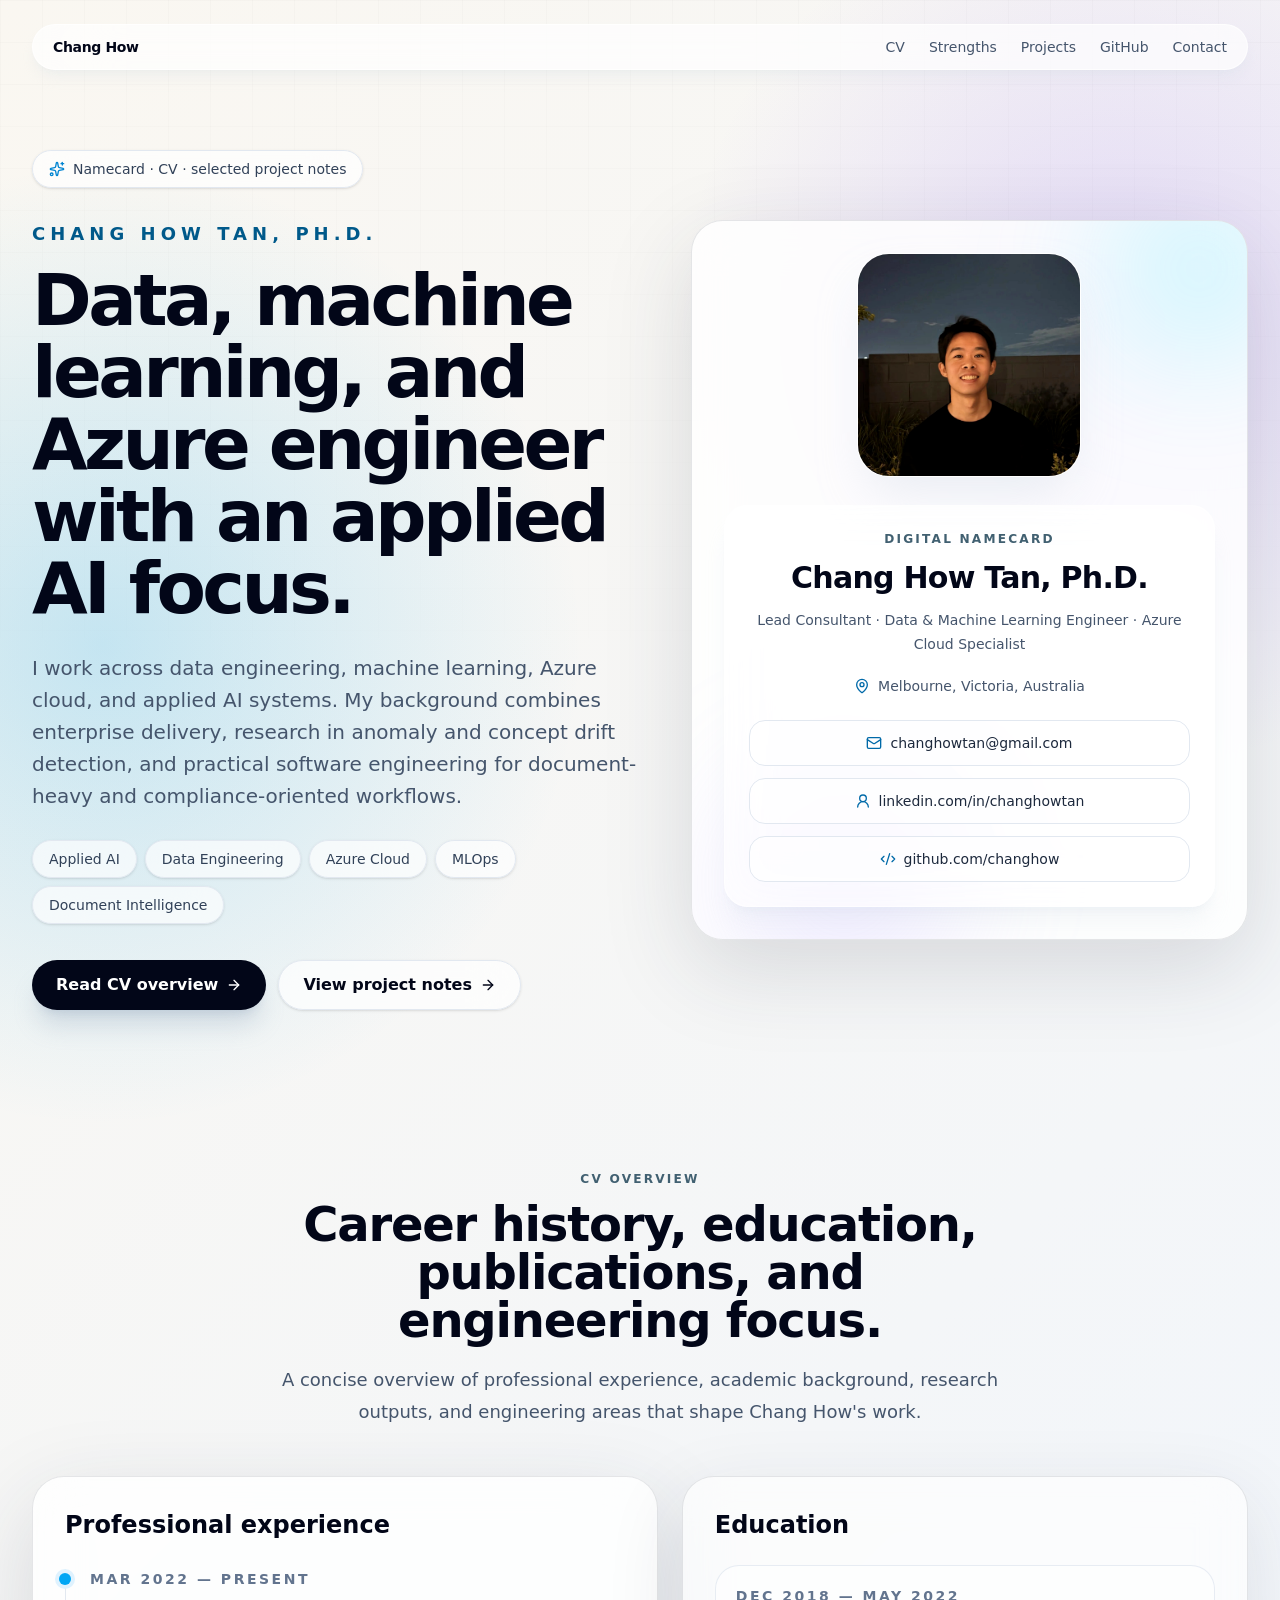
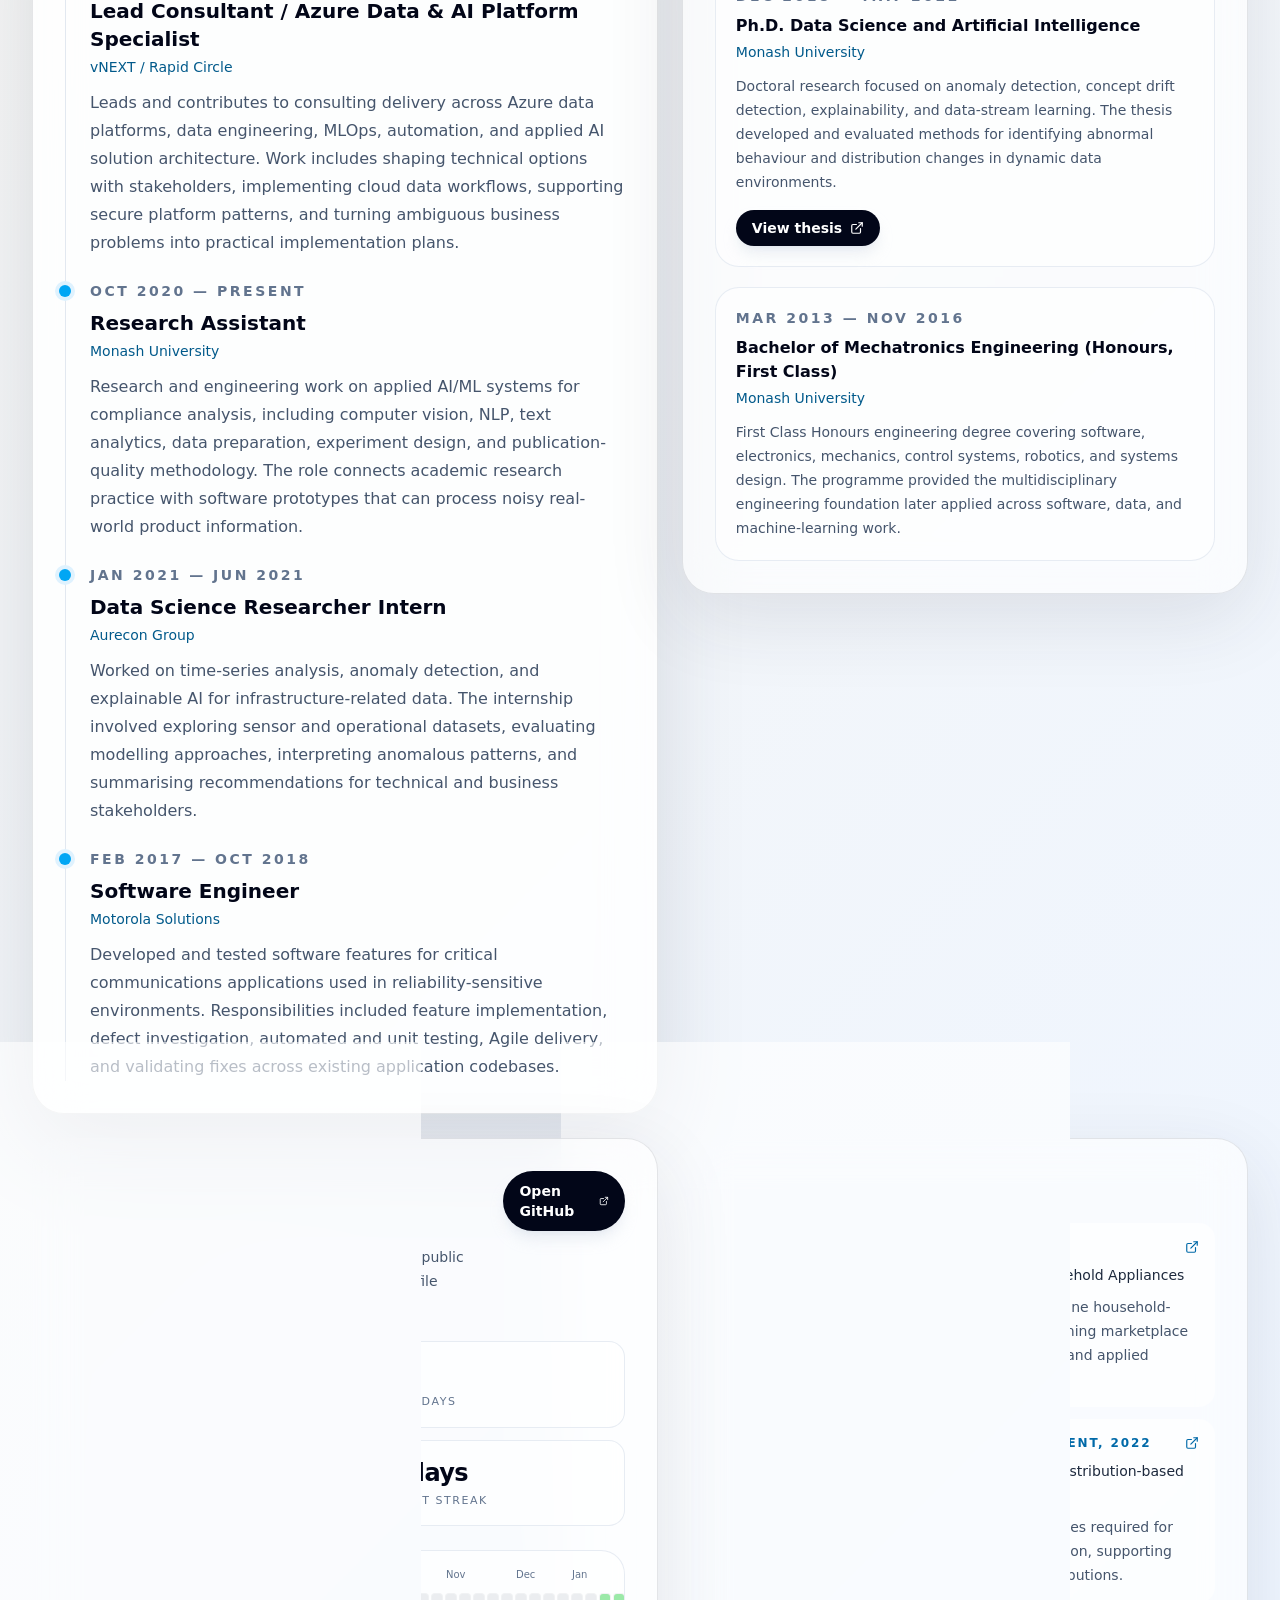
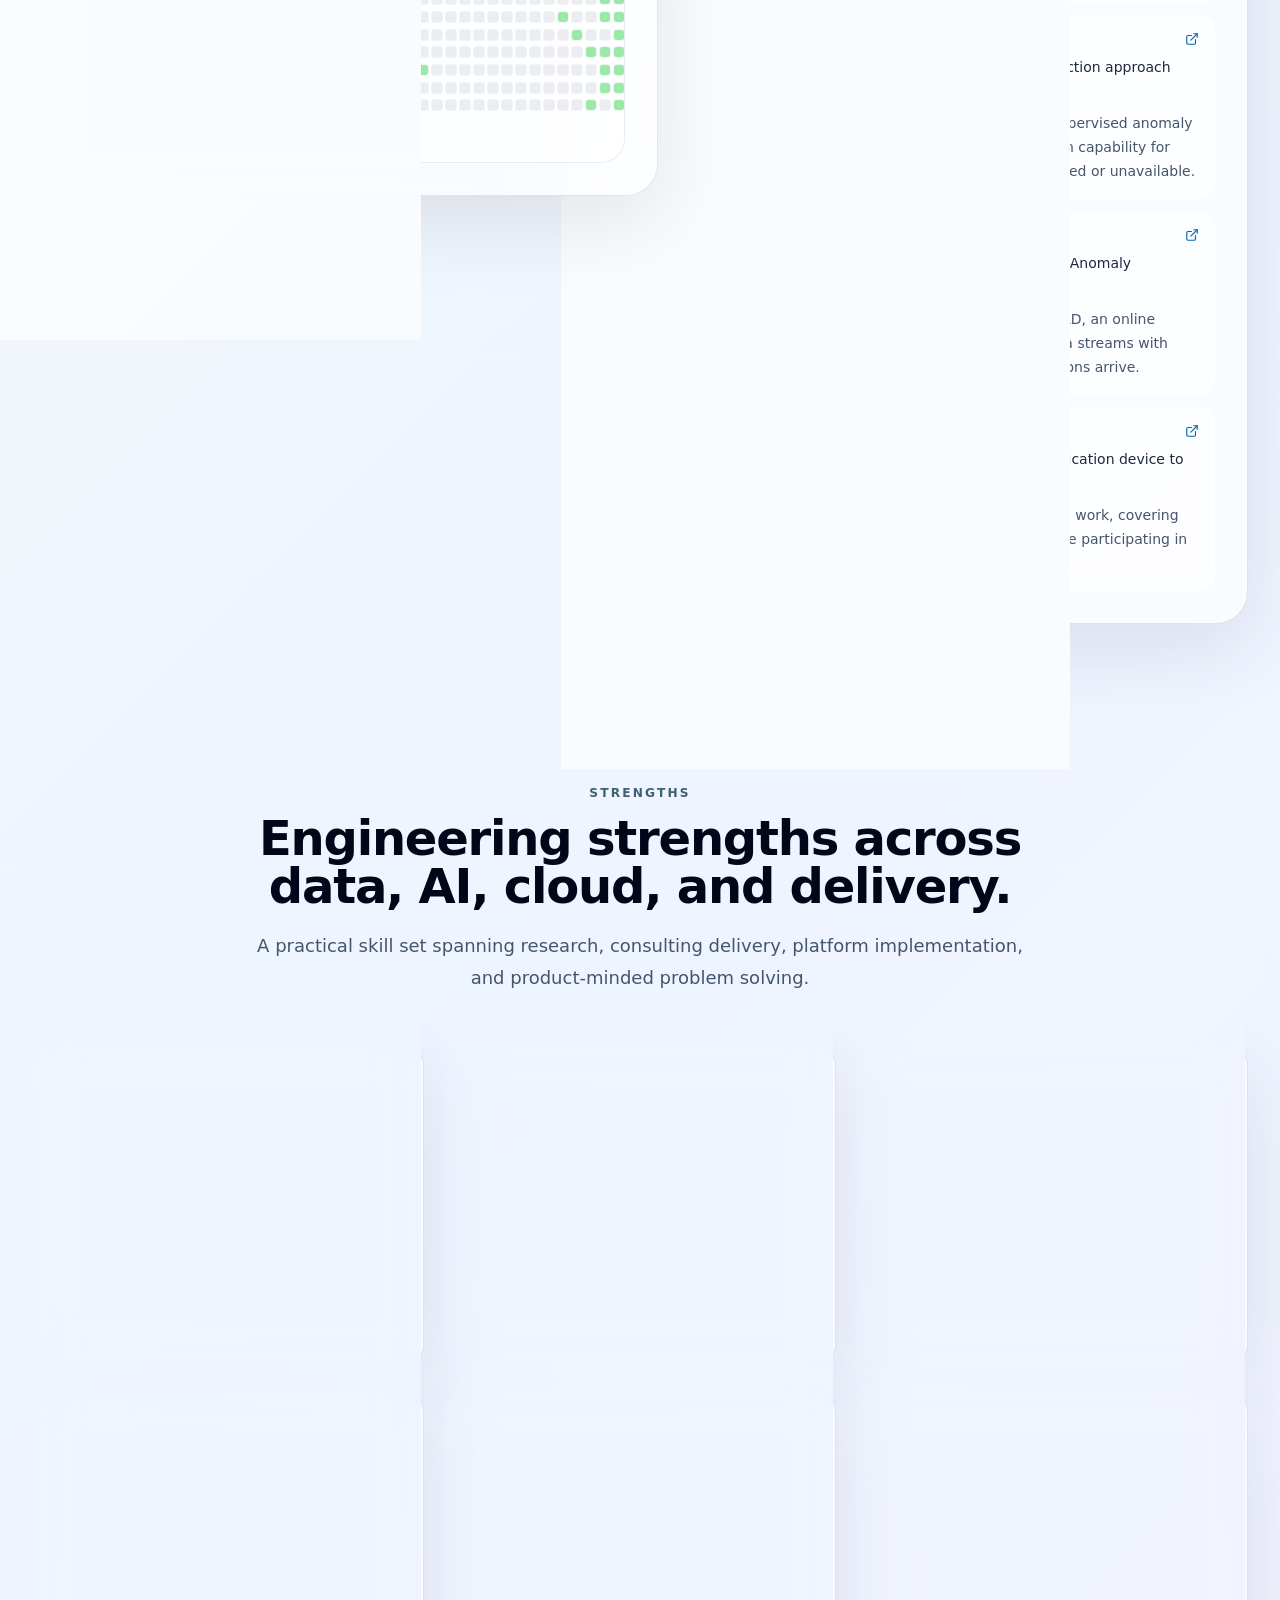
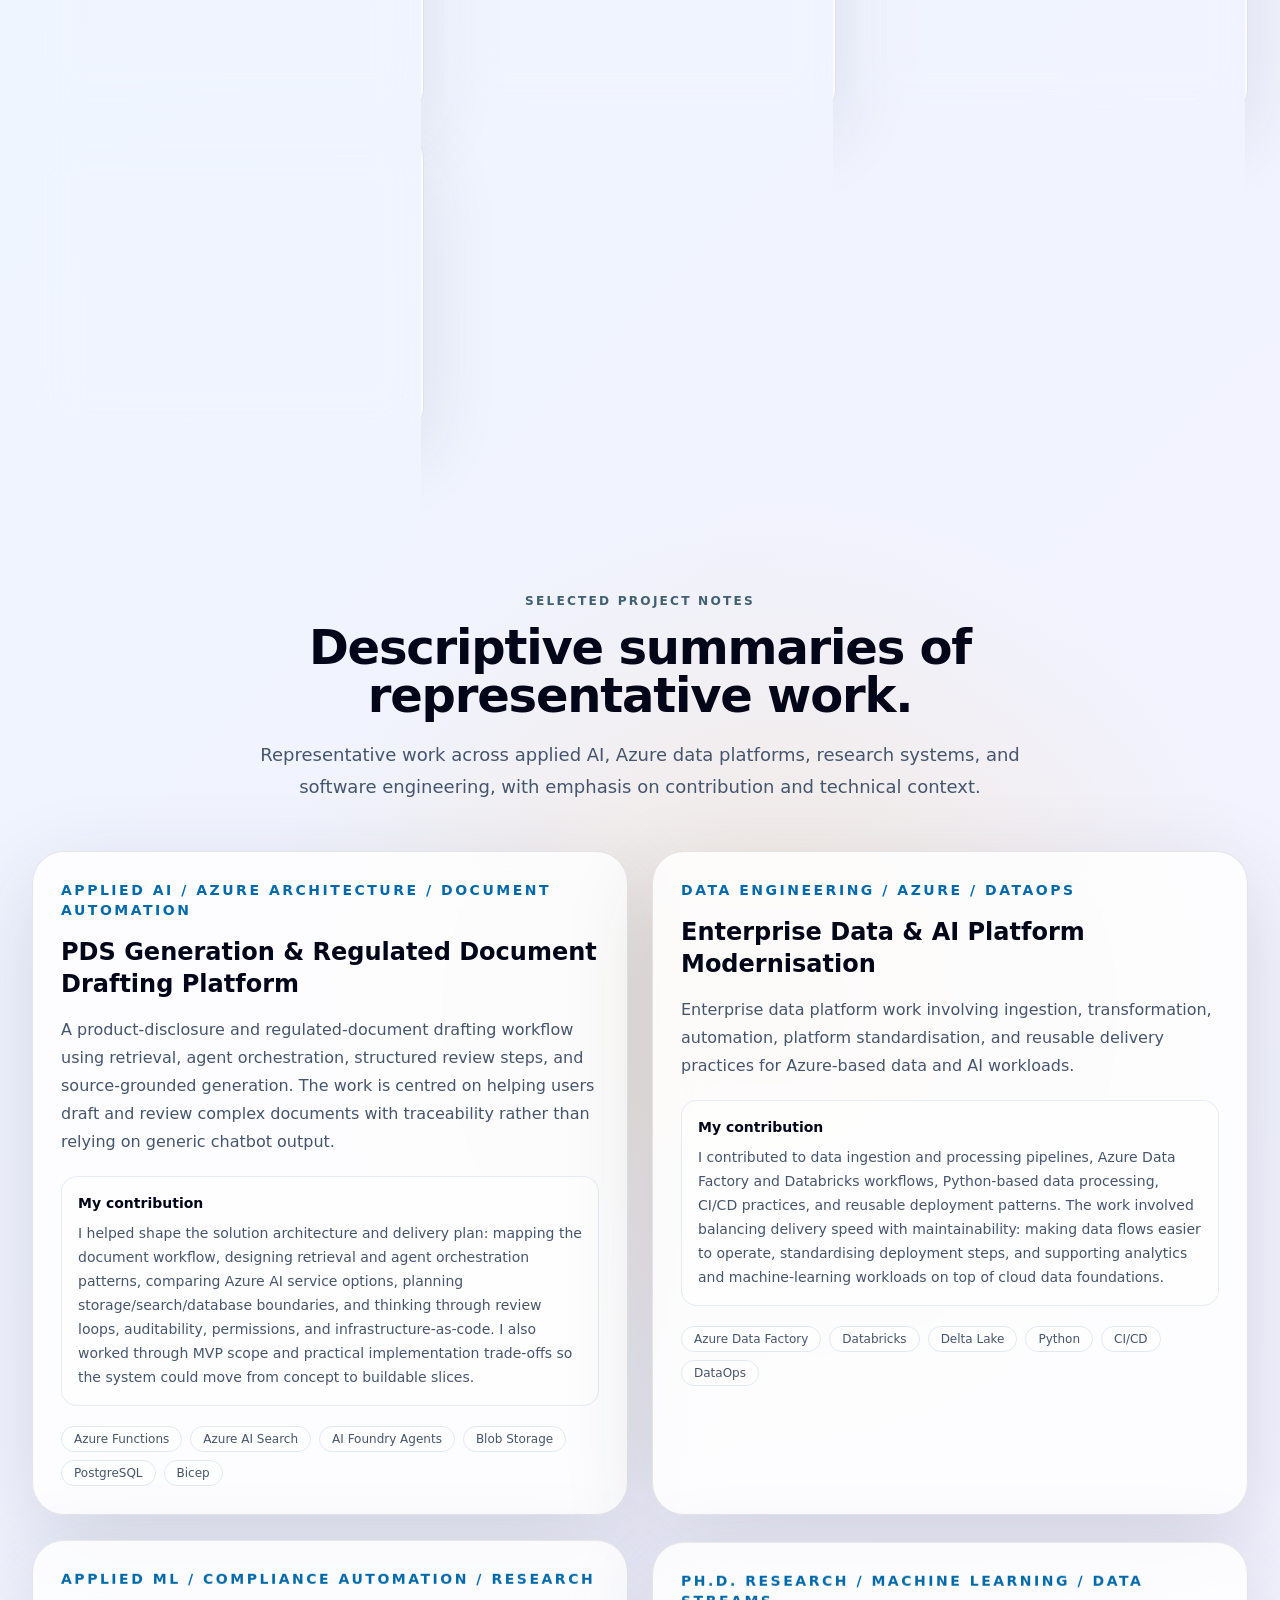
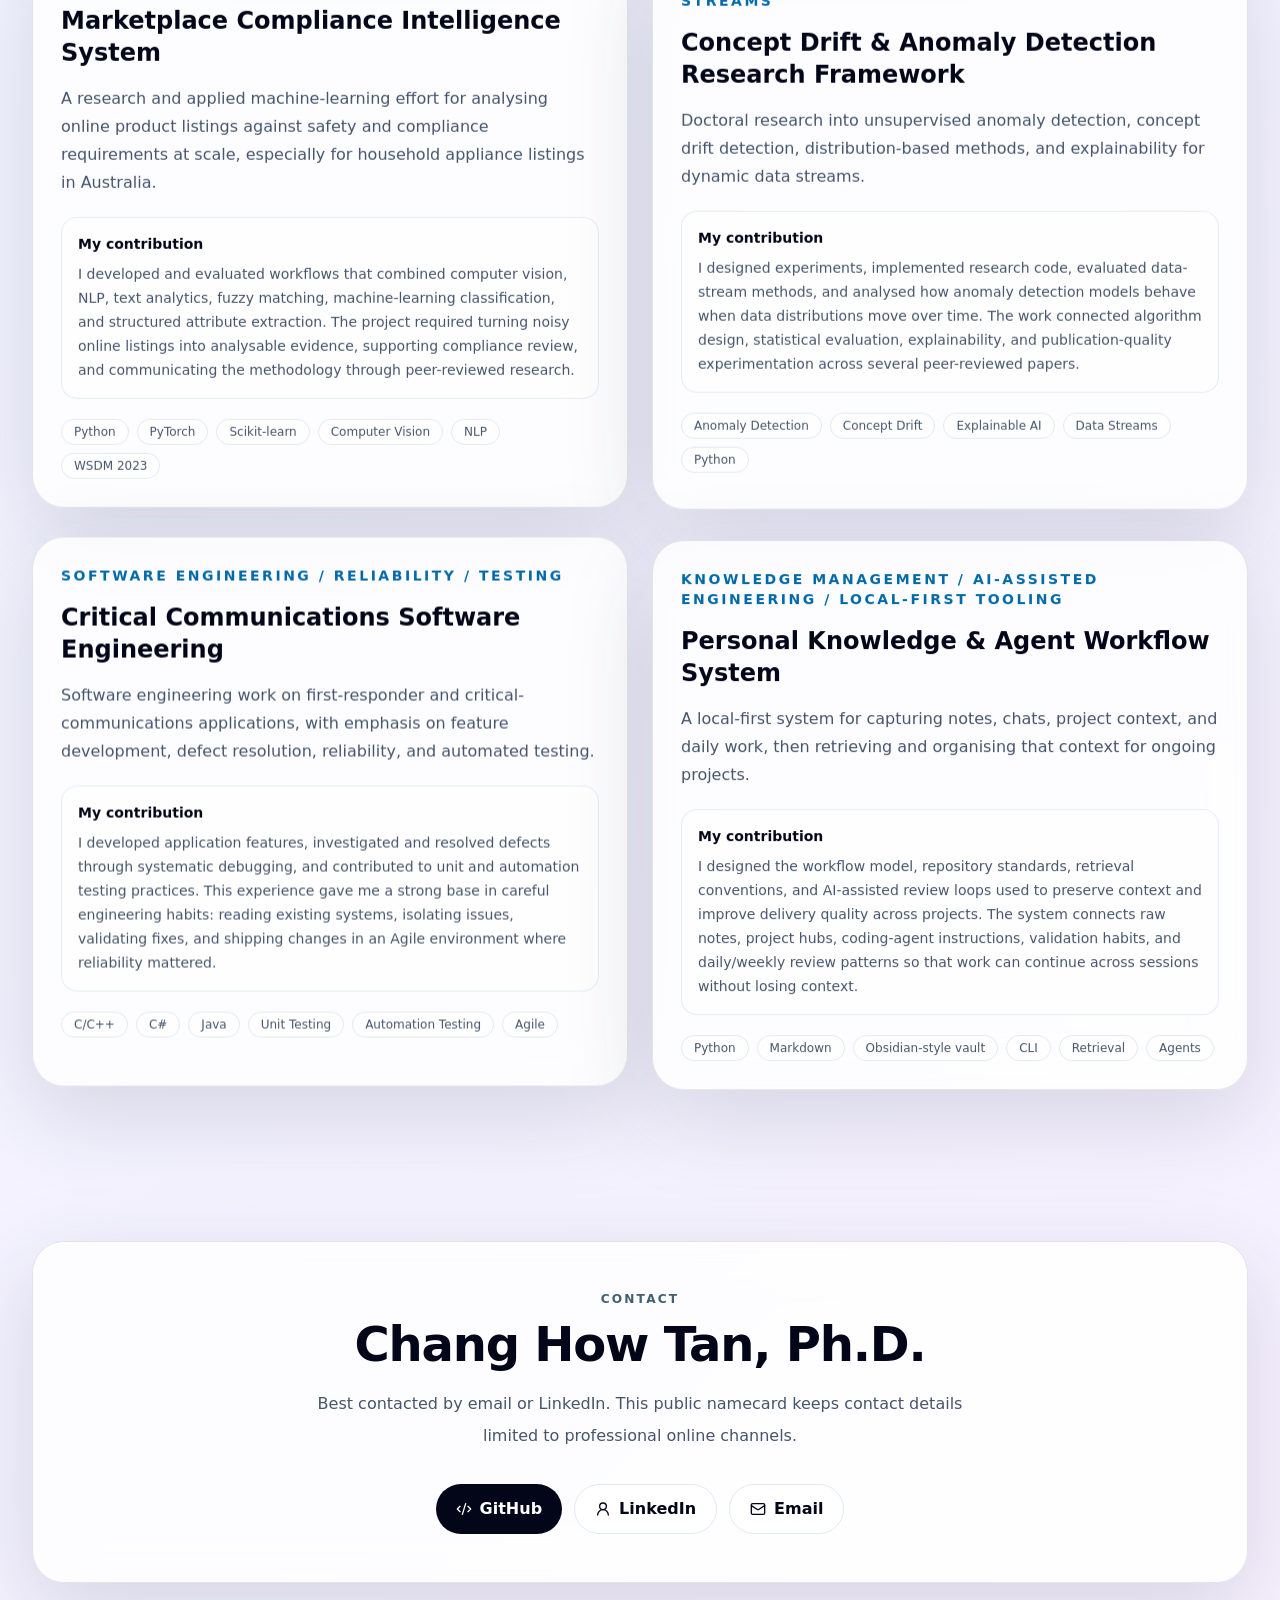
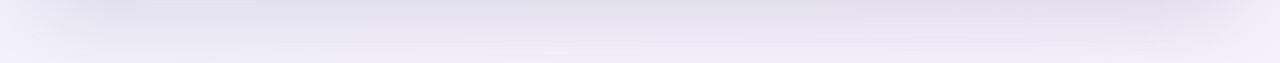
==== commit ef626922: "Fix responsive CV layout and sticky navigation" ====
--- a/index.html
+++ b/index.html
@@ -1 +1 @@
-<!DOCTYPE html><html lang="en"><head><meta charSet="utf-8"/><meta name="viewport" content="width=device-width, initial-scale=1"/><link rel="preload" as="image" href="profile-photo.jpeg"/><link rel="stylesheet" href="/_next/static/chunks/0-f83zqcfjigv.css" data-precedence="next"/><link rel="preload" as="script" fetchPriority="low" href="/_next/static/chunks/0ht900cau6_ur.js"/><script src="/_next/static/chunks/0t2z5hkh7v~~b.js" async=""></script><script src="/_next/static/chunks/07lhk_q6pmm3r.js" async=""></script><script src="/_next/static/chunks/turbopack-0cek.dh0dqtgy.js" async=""></script><script src="/_next/static/chunks/0dbhjjzl8qfwv.js" async=""></script><script src="/_next/static/chunks/0.c8bx.fln1sz.js" async=""></script><title>Dr Chang How Tan — AI, Data &amp; Product Engineering</title><meta name="description" content="A modern namecard, CV, and selected-work portfolio for Dr Chang How Tan, Ph.D.: practical AI, Azure, data engineering, automation, and product-minded delivery."/><meta property="og:title" content="Dr Chang How Tan — AI, Data &amp; Product Engineering"/><meta property="og:description" content="A modern namecard, CV, and selected-work portfolio for Dr Chang How Tan, Ph.D.: practical AI, Azure, data engineering, automation, and product-minded delivery."/><meta property="og:url" content="https://changhow.github.io/"/><meta property="og:site_name" content="Dr Chang How Tan"/><meta property="og:type" content="website"/><meta name="twitter:card" content="summary"/><meta name="twitter:title" content="Dr Chang How Tan — AI, Data &amp; Product Engineering"/><meta name="twitter:description" content="A modern namecard, CV, and selected-work portfolio for Dr Chang How Tan, Ph.D.: practical AI, Azure, data engineering, automation, and product-minded delivery."/><script src="/_next/static/chunks/03~yq9q893hmn.js" noModule=""></script></head><body><div hidden=""><!--$--><!--/$--></div><main class="relative overflow-hidden px-5 py-6 md:px-8"><nav class="mx-auto flex max-w-7xl items-center justify-between rounded-full border border-white/70 bg-white/55 px-5 py-3 text-sm shadow-lg shadow-slate-300/20 backdrop-blur-2xl"><a href="#top" class="font-semibold tracking-tight text-slate-950">Chang How</a><div class="hidden gap-6 text-slate-600 md:flex"><a href="#cv" class="hover:text-slate-950">CV</a><a href="#strengths" class="hover:text-slate-950">Strengths</a><a href="#work" class="hover:text-slate-950">Projects</a><a href="#github" class="hover:text-slate-950">GitHub</a><a href="#contact" class="hover:text-slate-950">Contact</a></div></nav><section id="top" class="mx-auto grid max-w-7xl items-center gap-10 pb-20 pt-14 md:grid-cols-[1fr_0.9fr] md:pt-20"><div><div class="inline-flex items-center gap-2 rounded-full border border-slate-200 bg-white/70 px-4 py-2 text-sm font-medium text-slate-700 shadow-sm backdrop-blur-xl" style="opacity:0;transform:translateY(28px)"><svg xmlns="http://www.w3.org/2000/svg" width="24" height="24" viewBox="0 0 24 24" fill="none" stroke="currentColor" stroke-width="2" stroke-linecap="round" stroke-linejoin="round" class="lucide lucide-sparkles h-4 w-4 text-sky-600" aria-hidden="true"><path d="M11.017 2.814a1 1 0 0 1 1.966 0l1.051 5.558a2 2 0 0 0 1.594 1.594l5.558 1.051a1 1 0 0 1 0 1.966l-5.558 1.051a2 2 0 0 0-1.594 1.594l-1.051 5.558a1 1 0 0 1-1.966 0l-1.051-5.558a2 2 0 0 0-1.594-1.594l-5.558-1.051a1 1 0 0 1 0-1.966l5.558-1.051a2 2 0 0 0 1.594-1.594z"></path><path d="M20 2v4"></path><path d="M22 4h-4"></path><circle cx="4" cy="20" r="2"></circle></svg>Namecard · CV · selected project notes</div><p class="mt-8 text-lg font-semibold uppercase tracking-[0.28em] text-sky-800" style="opacity:0;transform:translateY(28px)">Chang How Tan, Ph.D.</p><h1 class="mt-4 max-w-4xl text-5xl font-semibold tracking-[-0.05em] text-slate-950 md:text-7xl" style="opacity:0;transform:translateY(28px)">Data, machine learning, and Azure engineer with an applied AI focus.</h1><p class="mt-7 max-w-2xl text-lg leading-8 text-slate-600 md:text-xl" style="opacity:0;transform:translateY(28px)">I work across data engineering, machine learning, Azure cloud, and applied AI systems. My background combines enterprise delivery, research in anomaly and concept drift detection, and practical software engineering for document-heavy and compliance-oriented workflows.</p><div class="mt-7 flex flex-wrap gap-2" style="opacity:0;transform:translateY(28px)"><span class="rounded-full border border-slate-200 bg-white/65 px-4 py-2 text-sm font-medium text-slate-700 shadow-sm backdrop-blur-xl">Applied AI</span><span class="rounded-full border border-slate-200 bg-white/65 px-4 py-2 text-sm font-medium text-slate-700 shadow-sm backdrop-blur-xl">Data Engineering</span><span class="rounded-full border border-slate-200 bg-white/65 px-4 py-2 text-sm font-medium text-slate-700 shadow-sm backdrop-blur-xl">Azure Cloud</span><span class="rounded-full border border-slate-200 bg-white/65 px-4 py-2 text-sm font-medium text-slate-700 shadow-sm backdrop-blur-xl">MLOps</span><span class="rounded-full border border-slate-200 bg-white/65 px-4 py-2 text-sm font-medium text-slate-700 shadow-sm backdrop-blur-xl">Document Intelligence</span></div><div class="mt-9 flex flex-col gap-3 sm:flex-row" style="opacity:0;transform:translateY(28px)"><a href="#cv" class="inline-flex items-center justify-center gap-2 rounded-full bg-slate-950 px-6 py-3 font-semibold text-white shadow-xl shadow-slate-400/30 transition hover:-translate-y-0.5 hover:bg-slate-800">Read CV overview <svg xmlns="http://www.w3.org/2000/svg" width="24" height="24" viewBox="0 0 24 24" fill="none" stroke="currentColor" stroke-width="2" stroke-linecap="round" stroke-linejoin="round" class="lucide lucide-arrow-right h-4 w-4" aria-hidden="true"><path d="M5 12h14"></path><path d="m12 5 7 7-7 7"></path></svg></a><a href="#work" class="inline-flex items-center justify-center gap-2 rounded-full border border-slate-200 bg-white/70 px-6 py-3 font-semibold text-slate-950 shadow-sm backdrop-blur-xl transition hover:-translate-y-0.5">View project notes <svg xmlns="http://www.w3.org/2000/svg" width="24" height="24" viewBox="0 0 24 24" fill="none" stroke="currentColor" stroke-width="2" stroke-linecap="round" stroke-linejoin="round" class="lucide lucide-arrow-right h-4 w-4" aria-hidden="true"><path d="M5 12h14"></path><path d="m12 5 7 7-7 7"></path></svg></a></div></div><div style="opacity:0;transform:scale(0.96)"><div class="relative overflow-hidden rounded-[2rem] glass-strong p-6 md:p-8"><div class="absolute -right-12 -top-12 h-48 w-48 rounded-full bg-cyan-300/25 blur-3xl"></div><div class="absolute -bottom-14 left-10 h-56 w-56 rounded-full bg-violet-300/25 blur-3xl"></div><div class="relative"><div class="mx-auto h-44 w-44 overflow-hidden rounded-[2rem] border border-white/80 bg-white shadow-2xl shadow-slate-300/40 md:h-56 md:w-56"><img src="profile-photo.jpeg" alt="Portrait of Chang How Tan" class="h-full w-full object-cover object-[50%_38%] brightness-110 contrast-105"/></div><div class="mt-7 rounded-3xl border border-white/70 bg-white/65 p-6 text-center shadow-xl shadow-slate-300/20 backdrop-blur-xl"><p class="eyebrow">Digital namecard</p><h2 class="mt-3 text-3xl font-semibold tracking-tight text-slate-950">Chang How Tan, Ph.D.</h2><p class="mt-3 text-sm font-medium leading-6 text-slate-600">Lead Consultant · Data &amp; Machine Learning Engineer · Azure Cloud Specialist</p><div class="mt-5 flex items-center justify-center gap-2 text-sm text-slate-600"><svg xmlns="http://www.w3.org/2000/svg" width="24" height="24" viewBox="0 0 24 24" fill="none" stroke="currentColor" stroke-width="2" stroke-linecap="round" stroke-linejoin="round" class="lucide lucide-map-pin h-4 w-4 text-sky-700" aria-hidden="true"><path d="M20 10c0 4.993-5.539 10.193-7.399 11.799a1 1 0 0 1-1.202 0C9.539 20.193 4 14.993 4 10a8 8 0 0 1 16 0"></path><circle cx="12" cy="10" r="3"></circle></svg>Melbourne, Victoria, Australia</div><div class="mt-6 grid gap-3 text-sm"><a href="mailto:changhowtan@gmail.com" class="inline-flex items-center justify-center gap-2 rounded-2xl border border-slate-200 bg-white/70 px-4 py-3 font-medium text-slate-800 transition hover:-translate-y-0.5 hover:bg-white"><svg xmlns="http://www.w3.org/2000/svg" width="24" height="24" viewBox="0 0 24 24" fill="none" stroke="currentColor" stroke-width="2" stroke-linecap="round" stroke-linejoin="round" class="lucide lucide-mail h-4 w-4 text-sky-700" aria-hidden="true"><path d="m22 7-8.991 5.727a2 2 0 0 1-2.009 0L2 7"></path><rect x="2" y="4" width="20" height="16" rx="2"></rect></svg> <!-- -->changhowtan@gmail.com</a><a href="https://www.linkedin.com/in/changhowtan/" class="inline-flex items-center justify-center gap-2 rounded-2xl border border-slate-200 bg-white/70 px-4 py-3 font-medium text-slate-800 transition hover:-translate-y-0.5 hover:bg-white"><svg xmlns="http://www.w3.org/2000/svg" width="24" height="24" viewBox="0 0 24 24" fill="none" stroke="currentColor" stroke-width="2" stroke-linecap="round" stroke-linejoin="round" class="lucide lucide-user-round h-4 w-4 text-sky-700" aria-hidden="true"><circle cx="12" cy="8" r="5"></circle><path d="M20 21a8 8 0 0 0-16 0"></path></svg> linkedin.com/in/changhowtan</a><a href="https://github.com/changhow" class="inline-flex items-center justify-center gap-2 rounded-2xl border border-slate-200 bg-white/70 px-4 py-3 font-medium text-slate-800 transition hover:-translate-y-0.5 hover:bg-white"><svg xmlns="http://www.w3.org/2000/svg" width="24" height="24" viewBox="0 0 24 24" fill="none" stroke="currentColor" stroke-width="2" stroke-linecap="round" stroke-linejoin="round" class="lucide lucide-code-xml h-4 w-4 text-sky-700" aria-hidden="true"><path d="m18 16 4-4-4-4"></path><path d="m6 8-4 4 4 4"></path><path d="m14.5 4-5 16"></path></svg> github.com/changhow</a></div></div></div></div></div></section><section id="cv" class="mx-auto max-w-7xl py-20"><div class="mx-auto mb-12 max-w-3xl text-center" style="opacity:0;transform:translateY(28px)"><p class="eyebrow">CV overview</p><h2 class="mt-3 text-3xl font-semibold tracking-tight text-slate-950 md:text-5xl">Career history, education, publications, and engineering focus.</h2><p class="mt-5 text-base leading-8 text-slate-600 md:text-lg">A concise overview of professional experience, academic background, research outputs, and engineering areas that shape Chang How&#x27;s work.</p></div><span id="github" class="block scroll-mt-24"></span><div class="grid items-start gap-6 lg:grid-cols-[1.05fr_0.95fr]"><div class="space-y-6"><div class="glass-strong rounded-[2rem] p-6 md:p-8"><h3 class="text-2xl font-semibold text-slate-950">Professional experience</h3><div class="mt-7 space-y-6 border-l border-slate-200 pl-6"><article class="relative"><div class="absolute -left-[31px] top-1 h-3 w-3 rounded-full bg-sky-500 ring-4 ring-sky-100"></div><p class="text-sm font-semibold uppercase tracking-[0.18em] text-slate-500">Mar 2022 — Present</p><h4 class="mt-2 text-xl font-semibold text-slate-950">Lead Consultant / Azure Data &amp; AI Platform Specialist</h4><p class="mt-1 text-sm font-medium text-sky-800">vNEXT / Rapid Circle</p><p class="mt-3 leading-7 text-slate-600">Leads and contributes to consulting delivery across Azure data platforms, data engineering, MLOps, automation, and applied AI solution architecture. Work includes shaping technical options with stakeholders, implementing cloud data workflows, supporting secure platform patterns, and turning ambiguous business problems into practical implementation plans.</p></article><article class="relative"><div class="absolute -left-[31px] top-1 h-3 w-3 rounded-full bg-sky-500 ring-4 ring-sky-100"></div><p class="text-sm font-semibold uppercase tracking-[0.18em] text-slate-500">Oct 2020 — Present</p><h4 class="mt-2 text-xl font-semibold text-slate-950">Research Assistant</h4><p class="mt-1 text-sm font-medium text-sky-800">Monash University</p><p class="mt-3 leading-7 text-slate-600">Research and engineering work on applied AI/ML systems for compliance analysis, including computer vision, NLP, text analytics, data preparation, experiment design, and publication-quality methodology. The role connects academic research practice with software prototypes that can process noisy real-world product information.</p></article><article class="relative"><div class="absolute -left-[31px] top-1 h-3 w-3 rounded-full bg-sky-500 ring-4 ring-sky-100"></div><p class="text-sm font-semibold uppercase tracking-[0.18em] text-slate-500">Jan 2021 — Jun 2021</p><h4 class="mt-2 text-xl font-semibold text-slate-950">Data Science Researcher Intern</h4><p class="mt-1 text-sm font-medium text-sky-800">Aurecon Group</p><p class="mt-3 leading-7 text-slate-600">Worked on time-series analysis, anomaly detection, and explainable AI for infrastructure-related data. The internship involved exploring sensor and operational datasets, evaluating modelling approaches, interpreting anomalous patterns, and summarising recommendations for technical and business stakeholders.</p></article><article class="relative"><div class="absolute -left-[31px] top-1 h-3 w-3 rounded-full bg-sky-500 ring-4 ring-sky-100"></div><p class="text-sm font-semibold uppercase tracking-[0.18em] text-slate-500">Feb 2017 — Oct 2018</p><h4 class="mt-2 text-xl font-semibold text-slate-950">Software Engineer</h4><p class="mt-1 text-sm font-medium text-sky-800">Motorola Solutions</p><p class="mt-3 leading-7 text-slate-600">Developed and tested software features for critical communications applications used in reliability-sensitive environments. Responsibilities included feature implementation, defect investigation, automated and unit testing, Agile delivery, and validating fixes across existing application codebases.</p></article></div></div><div class="glass rounded-[2rem] p-6 md:p-8 hidden lg:block" style="opacity:0;transform:translateY(28px)"><div class="flex flex-col gap-5 sm:flex-row sm:items-start sm:justify-between lg:flex-col xl:flex-row"><div><p class="eyebrow">GitHub activity</p><h3 class="mt-3 text-2xl font-semibold text-slate-950">Contribution graph</h3><p class="mt-3 max-w-xl text-sm leading-6 text-slate-600">A snapshot of visible GitHub profile activity across public work and private contributions included in the profile graph.</p></div><a href="https://github.com/changhow" class="inline-flex items-center justify-center gap-2 rounded-full bg-slate-950 px-4 py-2.5 text-sm font-semibold text-white shadow-lg shadow-slate-300/40 transition hover:-translate-y-0.5 hover:bg-slate-800" target="_blank" rel="noreferrer">Open GitHub <svg xmlns="http://www.w3.org/2000/svg" width="24" height="24" viewBox="0 0 24 24" fill="none" stroke="currentColor" stroke-width="2" stroke-linecap="round" stroke-linejoin="round" class="lucide lucide-external-link h-3.5 w-3.5" aria-hidden="true"><path d="M15 3h6v6"></path><path d="M10 14 21 3"></path><path d="M18 13v6a2 2 0 0 1-2 2H5a2 2 0 0 1-2-2V8a2 2 0 0 1 2-2h6"></path></svg></a></div><div class="mt-6 grid grid-cols-2 gap-3"><div class="rounded-2xl border border-slate-200/80 bg-white/60 p-4"><p class="text-2xl font-semibold tracking-tight text-slate-950">873</p><p class="mt-1 text-[11px] font-medium uppercase tracking-[0.14em] text-slate-500">contributions</p></div><div class="rounded-2xl border border-slate-200/80 bg-white/60 p-4"><p class="text-2xl font-semibold tracking-tight text-slate-950">95</p><p class="mt-1 text-[11px] font-medium uppercase tracking-[0.14em] text-slate-500">active days</p></div><div class="rounded-2xl border border-slate-200/80 bg-white/60 p-4"><p class="text-2xl font-semibold tracking-tight text-slate-950">26</p><p class="mt-1 text-[11px] font-medium uppercase tracking-[0.14em] text-slate-500">active weeks</p></div><div class="rounded-2xl border border-slate-200/80 bg-white/60 p-4"><p class="text-2xl font-semibold tracking-tight text-slate-950">22 days</p><p class="mt-1 text-[11px] font-medium uppercase tracking-[0.14em] text-slate-500">longest streak</p></div></div><div class="mt-6 overflow-x-auto rounded-3xl border border-slate-200/80 bg-white/60 p-4"><div class="relative min-w-[560px]"><div class="mb-3 grid grid-flow-col auto-cols-[10px] gap-[4px] pl-7 text-[10px] font-medium text-slate-500"><span style="grid-column-start:1">May</span><span style="grid-column-start:3">Jun</span><span style="grid-column-start:8">Jul</span><span style="grid-column-start:12">Aug</span><span style="grid-column-start:17">Sept</span><span style="grid-column-start:21">Oct</span><span style="grid-column-start:25">Nov</span><span style="grid-column-start:30">Dec</span><span style="grid-column-start:34">Jan</span><span style="grid-column-start:38">Feb</span><span style="grid-column-start:42">Mar</span><span style="grid-column-start:47">Apr</span><span style="grid-column-start:51">May</span></div><div class="flex gap-2"><div class="grid grid-rows-7 gap-[4px] pt-[1px] text-[9px] font-medium text-slate-400"><span></span><span>Mon</span><span></span><span>Wed</span><span></span><span>Fri</span><span></span></div><div class="grid grid-flow-col auto-cols-[10px] grid-rows-7 gap-[4px]"><span title="2025-05-20: 0 contributions" aria-label="2025-05-20: 0 contributions" class="h-2.5 w-2.5 rounded-[3px] ring-1 ring-slate-900/5 transition hover:scale-125 hover:ring-slate-500/30" style="background-color:#ebedf0"></span><span title="2025-05-21: 0 contributions" aria-label="2025-05-21: 0 contributions" class="h-2.5 w-2.5 rounded-[3px] ring-1 ring-slate-900/5 transition hover:scale-125 hover:ring-slate-500/30" style="background-color:#ebedf0"></span><span title="2025-05-22: 0 contributions" aria-label="2025-05-22: 0 contributions" class="h-2.5 w-2.5 rounded-[3px] ring-1 ring-slate-900/5 transition hover:scale-125 hover:ring-slate-500/30" style="background-color:#ebedf0"></span><span title="2025-05-23: 0 contributions" aria-label="2025-05-23: 0 contributions" class="h-2.5 w-2.5 rounded-[3px] ring-1 ring-slate-900/5 transition hover:scale-125 hover:ring-slate-500/30" style="background-color:#ebedf0"></span><span title="2025-05-24: 0 contributions" aria-label="2025-05-24: 0 contributions" class="h-2.5 w-2.5 rounded-[3px] ring-1 ring-slate-900/5 transition hover:scale-125 hover:ring-slate-500/30" style="background-color:#ebedf0"></span><span title="2025-05-25: 0 contributions" aria-label="2025-05-25: 0 contributions" class="h-2.5 w-2.5 rounded-[3px] ring-1 ring-slate-900/5 transition hover:scale-125 hover:ring-slate-500/30" style="background-color:#ebedf0"></span><span title="2025-05-26: 0 contributions" aria-label="2025-05-26: 0 contributions" class="h-2.5 w-2.5 rounded-[3px] ring-1 ring-slate-900/5 transition hover:scale-125 hover:ring-slate-500/30" style="background-color:#ebedf0"></span><span title="2025-05-27: 0 contributions" aria-label="2025-05-27: 0 contributions" class="h-2.5 w-2.5 rounded-[3px] ring-1 ring-slate-900/5 transition hover:scale-125 hover:ring-slate-500/30" style="background-color:#ebedf0"></span><span title="2025-05-28: 0 contributions" aria-label="2025-05-28: 0 contributions" class="h-2.5 w-2.5 rounded-[3px] ring-1 ring-slate-900/5 transition hover:scale-125 hover:ring-slate-500/30" style="background-color:#ebedf0"></span><span title="2025-05-29: 0 contributions" aria-label="2025-05-29: 0 contributions" class="h-2.5 w-2.5 rounded-[3px] ring-1 ring-slate-900/5 transition hover:scale-125 hover:ring-slate-500/30" style="background-color:#ebedf0"></span><span title="2025-05-30: 0 contributions" aria-label="2025-05-30: 0 contributions" class="h-2.5 w-2.5 rounded-[3px] ring-1 ring-slate-900/5 transition hover:scale-125 hover:ring-slate-500/30" style="background-color:#ebedf0"></span><span title="2025-05-31: 0 contributions" aria-label="2025-05-31: 0 contributions" class="h-2.5 w-2.5 rounded-[3px] ring-1 ring-slate-900/5 transition hover:scale-125 hover:ring-slate-500/30" style="background-color:#ebedf0"></span><span title="2025-06-01: 0 contributions" aria-label="2025-06-01: 0 contributions" class="h-2.5 w-2.5 rounded-[3px] ring-1 ring-slate-900/5 transition hover:scale-125 hover:ring-slate-500/30" style="background-color:#ebedf0"></span><span title="2025-06-02: 0 contributions" aria-label="2025-06-02: 0 contributions" class="h-2.5 w-2.5 rounded-[3px] ring-1 ring-slate-900/5 transition hover:scale-125 hover:ring-slate-500/30" style="background-color:#ebedf0"></span><span title="2025-06-03: 0 contributions" aria-label="2025-06-03: 0 contributions" class="h-2.5 w-2.5 rounded-[3px] ring-1 ring-slate-900/5 transition hover:scale-125 hover:ring-slate-500/30" style="background-color:#ebedf0"></span><span title="2025-06-04: 0 contributions" aria-label="2025-06-04: 0 contributions" class="h-2.5 w-2.5 rounded-[3px] ring-1 ring-slate-900/5 transition hover:scale-125 hover:ring-slate-500/30" style="background-color:#ebedf0"></span><span title="2025-06-05: 0 contributions" aria-label="2025-06-05: 0 contributions" class="h-2.5 w-2.5 rounded-[3px] ring-1 ring-slate-900/5 transition hover:scale-125 hover:ring-slate-500/30" style="background-color:#ebedf0"></span><span title="2025-06-06: 0 contributions" aria-label="2025-06-06: 0 contributions" class="h-2.5 w-2.5 rounded-[3px] ring-1 ring-slate-900/5 transition hover:scale-125 hover:ring-slate-500/30" style="background-color:#ebedf0"></span><span title="2025-06-07: 0 contributions" aria-label="2025-06-07: 0 contributions" class="h-2.5 w-2.5 rounded-[3px] ring-1 ring-slate-900/5 transition hover:scale-125 hover:ring-slate-500/30" style="background-color:#ebedf0"></span><span title="2025-06-08: 0 contributions" aria-label="2025-06-08: 0 contributions" class="h-2.5 w-2.5 rounded-[3px] ring-1 ring-slate-900/5 transition hover:scale-125 hover:ring-slate-500/30" style="background-color:#ebedf0"></span><span title="2025-06-09: 0 contributions" aria-label="2025-06-09: 0 contributions" class="h-2.5 w-2.5 rounded-[3px] ring-1 ring-slate-900/5 transition hover:scale-125 hover:ring-slate-500/30" style="background-color:#ebedf0"></span><span title="2025-06-10: 0 contributions" aria-label="2025-06-10: 0 contributions" class="h-2.5 w-2.5 rounded-[3px] ring-1 ring-slate-900/5 transition hover:scale-125 hover:ring-slate-500/30" style="background-color:#ebedf0"></span><span title="2025-06-11: 0 contributions" aria-label="2025-06-11: 0 contributions" class="h-2.5 w-2.5 rounded-[3px] ring-1 ring-slate-900/5 transition hover:scale-125 hover:ring-slate-500/30" style="background-color:#ebedf0"></span><span title="2025-06-12: 0 contributions" aria-label="2025-06-12: 0 contributions" class="h-2.5 w-2.5 rounded-[3px] ring-1 ring-slate-900/5 transition hover:scale-125 hover:ring-slate-500/30" style="background-color:#ebedf0"></span><span title="2025-06-13: 0 contributions" aria-label="2025-06-13: 0 contributions" class="h-2.5 w-2.5 rounded-[3px] ring-1 ring-slate-900/5 transition hover:scale-125 hover:ring-slate-500/30" style="background-color:#ebedf0"></span><span title="2025-06-14: 0 contributions" aria-label="2025-06-14: 0 contributions" class="h-2.5 w-2.5 rounded-[3px] ring-1 ring-slate-900/5 transition hover:scale-125 hover:ring-slate-500/30" style="background-color:#ebedf0"></span><span title="2025-06-15: 0 contributions" aria-label="2025-06-15: 0 contributions" class="h-2.5 w-2.5 rounded-[3px] ring-1 ring-slate-900/5 transition hover:scale-125 hover:ring-slate-500/30" style="background-color:#ebedf0"></span><span title="2025-06-16: 0 contributions" aria-label="2025-06-16: 0 contributions" class="h-2.5 w-2.5 rounded-[3px] ring-1 ring-slate-900/5 transition hover:scale-125 hover:ring-slate-500/30" style="background-color:#ebedf0"></span><span title="2025-06-17: 1 contribution" aria-label="2025-06-17: 1 contribution" class="h-2.5 w-2.5 rounded-[3px] ring-1 ring-slate-900/5 transition hover:scale-125 hover:ring-slate-500/30" style="background-color:#9be9a8"></span><span title="2025-06-18: 0 contributions" aria-label="2025-06-18: 0 contributions" class="h-2.5 w-2.5 rounded-[3px] ring-1 ring-slate-900/5 transition hover:scale-125 hover:ring-slate-500/30" style="background-color:#ebedf0"></span><span title="2025-06-19: 0 contributions" aria-label="2025-06-19: 0 contributions" class="h-2.5 w-2.5 rounded-[3px] ring-1 ring-slate-900/5 transition hover:scale-125 hover:ring-slate-500/30" style="background-color:#ebedf0"></span><span title="2025-06-20: 0 contributions" aria-label="2025-06-20: 0 contributions" class="h-2.5 w-2.5 rounded-[3px] ring-1 ring-slate-900/5 transition hover:scale-125 hover:ring-slate-500/30" style="background-color:#ebedf0"></span><span title="2025-06-21: 0 contributions" aria-label="2025-06-21: 0 contributions" class="h-2.5 w-2.5 rounded-[3px] ring-1 ring-slate-900/5 transition hover:scale-125 hover:ring-slate-500/30" style="background-color:#ebedf0"></span><span title="2025-06-22: 0 contributions" aria-label="2025-06-22: 0 contributions" class="h-2.5 w-2.5 rounded-[3px] ring-1 ring-slate-900/5 transition hover:scale-125 hover:ring-slate-500/30" style="background-color:#ebedf0"></span><span title="2025-06-23: 0 contributions" aria-label="2025-06-23: 0 contributions" class="h-2.5 w-2.5 rounded-[3px] ring-1 ring-slate-900/5 transition hover:scale-125 hover:ring-slate-500/30" style="background-color:#ebedf0"></span><span title="2025-06-24: 0 contributions" aria-label="2025-06-24: 0 contributions" class="h-2.5 w-2.5 rounded-[3px] ring-1 ring-slate-900/5 transition hover:scale-125 hover:ring-slate-500/30" style="background-color:#ebedf0"></span><span title="2025-06-25: 0 contributions" aria-label="2025-06-25: 0 contributions" class="h-2.5 w-2.5 rounded-[3px] ring-1 ring-slate-900/5 transition hover:scale-125 hover:ring-slate-500/30" style="background-color:#ebedf0"></span><span title="2025-06-26: 0 contributions" aria-label="2025-06-26: 0 contributions" class="h-2.5 w-2.5 rounded-[3px] ring-1 ring-slate-900/5 transition hover:scale-125 hover:ring-slate-500/30" style="background-color:#ebedf0"></span><span title="2025-06-27: 0 contributions" aria-label="2025-06-27: 0 contributions" class="h-2.5 w-2.5 rounded-[3px] ring-1 ring-slate-900/5 transition hover:scale-125 hover:ring-slate-500/30" style="background-color:#ebedf0"></span><span title="2025-06-28: 0 contributions" aria-label="2025-06-28: 0 contributions" class="h-2.5 w-2.5 rounded-[3px] ring-1 ring-slate-900/5 transition hover:scale-125 hover:ring-slate-500/30" style="background-color:#ebedf0"></span><span title="2025-06-29: 0 contributions" aria-label="2025-06-29: 0 contributions" class="h-2.5 w-2.5 rounded-[3px] ring-1 ring-slate-900/5 transition hover:scale-125 hover:ring-slate-500/30" style="background-color:#ebedf0"></span><span title="2025-06-30: 0 contributions" aria-label="2025-06-30: 0 contributions" class="h-2.5 w-2.5 rounded-[3px] ring-1 ring-slate-900/5 transition hover:scale-125 hover:ring-slate-500/30" style="background-color:#ebedf0"></span><span title="2025-07-01: 0 contributions" aria-label="2025-07-01: 0 contributions" class="h-2.5 w-2.5 rounded-[3px] ring-1 ring-slate-900/5 transition hover:scale-125 hover:ring-slate-500/30" style="background-color:#ebedf0"></span><span title="2025-07-02: 0 contributions" aria-label="2025-07-02: 0 contributions" class="h-2.5 w-2.5 rounded-[3px] ring-1 ring-slate-900/5 transition hover:scale-125 hover:ring-slate-500/30" style="background-color:#ebedf0"></span><span title="2025-07-03: 0 contributions" aria-label="2025-07-03: 0 contributions" class="h-2.5 w-2.5 rounded-[3px] ring-1 ring-slate-900/5 transition hover:scale-125 hover:ring-slate-500/30" style="background-color:#ebedf0"></span><span title="2025-07-04: 0 contributions" aria-label="2025-07-04: 0 contributions" class="h-2.5 w-2.5 rounded-[3px] ring-1 ring-slate-900/5 transition hover:scale-125 hover:ring-slate-500/30" style="background-color:#ebedf0"></span><span title="2025-07-05: 0 contributions" aria-label="2025-07-05: 0 contributions" class="h-2.5 w-2.5 rounded-[3px] ring-1 ring-slate-900/5 transition hover:scale-125 hover:ring-slate-500/30" style="background-color:#ebedf0"></span><span title="2025-07-06: 0 contributions" aria-label="2025-07-06: 0 contributions" class="h-2.5 w-2.5 rounded-[3px] ring-1 ring-slate-900/5 transition hover:scale-125 hover:ring-slate-500/30" style="background-color:#ebedf0"></span><span title="2025-07-07: 0 contributions" aria-label="2025-07-07: 0 contributions" class="h-2.5 w-2.5 rounded-[3px] ring-1 ring-slate-900/5 transition hover:scale-125 hover:ring-slate-500/30" style="background-color:#ebedf0"></span><span title="2025-07-08: 0 contributions" aria-label="2025-07-08: 0 contributions" class="h-2.5 w-2.5 rounded-[3px] ring-1 ring-slate-900/5 transition hover:scale-125 hover:ring-slate-500/30" style="background-color:#ebedf0"></span><span title="2025-07-09: 0 contributions" aria-label="2025-07-09: 0 contributions" class="h-2.5 w-2.5 rounded-[3px] ring-1 ring-slate-900/5 transition hover:scale-125 hover:ring-slate-500/30" style="background-color:#ebedf0"></span><span title="2025-07-10: 0 contributions" aria-label="2025-07-10: 0 contributions" class="h-2.5 w-2.5 rounded-[3px] ring-1 ring-slate-900/5 transition hover:scale-125 hover:ring-slate-500/30" style="background-color:#ebedf0"></span><span title="2025-07-11: 0 contributions" aria-label="2025-07-11: 0 contributions" class="h-2.5 w-2.5 rounded-[3px] ring-1 ring-slate-900/5 transition hover:scale-125 hover:ring-slate-500/30" style="background-color:#ebedf0"></span><span title="2025-07-12: 0 contributions" aria-label="2025-07-12: 0 contributions" class="h-2.5 w-2.5 rounded-[3px] ring-1 ring-slate-900/5 transition hover:scale-125 hover:ring-slate-500/30" style="background-color:#ebedf0"></span><span title="2025-07-13: 0 contributions" aria-label="2025-07-13: 0 contributions" class="h-2.5 w-2.5 rounded-[3px] ring-1 ring-slate-900/5 transition hover:scale-125 hover:ring-slate-500/30" style="background-color:#ebedf0"></span><span title="2025-07-14: 0 contributions" aria-label="2025-07-14: 0 contributions" class="h-2.5 w-2.5 rounded-[3px] ring-1 ring-slate-900/5 transition hover:scale-125 hover:ring-slate-500/30" style="background-color:#ebedf0"></span><span title="2025-07-15: 0 contributions" aria-label="2025-07-15: 0 contributions" class="h-2.5 w-2.5 rounded-[3px] ring-1 ring-slate-900/5 transition hover:scale-125 hover:ring-slate-500/30" style="background-color:#ebedf0"></span><span title="2025-07-16: 0 contributions" aria-label="2025-07-16: 0 contributions" class="h-2.5 w-2.5 rounded-[3px] ring-1 ring-slate-900/5 transition hover:scale-125 hover:ring-slate-500/30" style="background-color:#ebedf0"></span><span title="2025-07-17: 0 contributions" aria-label="2025-07-17: 0 contributions" class="h-2.5 w-2.5 rounded-[3px] ring-1 ring-slate-900/5 transition hover:scale-125 hover:ring-slate-500/30" style="background-color:#ebedf0"></span><span title="2025-07-18: 0 contributions" aria-label="2025-07-18: 0 contributions" class="h-2.5 w-2.5 rounded-[3px] ring-1 ring-slate-900/5 transition hover:scale-125 hover:ring-slate-500/30" style="background-color:#ebedf0"></span><span title="2025-07-19: 0 contributions" aria-label="2025-07-19: 0 contributions" class="h-2.5 w-2.5 rounded-[3px] ring-1 ring-slate-900/5 transition hover:scale-125 hover:ring-slate-500/30" style="background-color:#ebedf0"></span><span title="2025-07-20: 0 contributions" aria-label="2025-07-20: 0 contributions" class="h-2.5 w-2.5 rounded-[3px] ring-1 ring-slate-900/5 transition hover:scale-125 hover:ring-slate-500/30" style="background-color:#ebedf0"></span><span title="2025-07-21: 0 contributions" aria-label="2025-07-21: 0 contributions" class="h-2.5 w-2.5 rounded-[3px] ring-1 ring-slate-900/5 transition hover:scale-125 hover:ring-slate-500/30" style="background-color:#ebedf0"></span><span title="2025-07-22: 0 contributions" aria-label="2025-07-22: 0 contributions" class="h-2.5 w-2.5 rounded-[3px] ring-1 ring-slate-900/5 transition hover:scale-125 hover:ring-slate-500/30" style="background-color:#ebedf0"></span><span title="2025-07-23: 0 contributions" aria-label="2025-07-23: 0 contributions" class="h-2.5 w-2.5 rounded-[3px] ring-1 ring-slate-900/5 transition hover:scale-125 hover:ring-slate-500/30" style="background-color:#ebedf0"></span><span title="2025-07-24: 0 contributions" aria-label="2025-07-24: 0 contributions" class="h-2.5 w-2.5 rounded-[3px] ring-1 ring-slate-900/5 transition hover:scale-125 hover:ring-slate-500/30" style="background-color:#ebedf0"></span><span title="2025-07-25: 0 contributions" aria-label="2025-07-25: 0 contributions" class="h-2.5 w-2.5 rounded-[3px] ring-1 ring-slate-900/5 transition hover:scale-125 hover:ring-slate-500/30" style="background-color:#ebedf0"></span><span title="2025-07-26: 1 contribution" aria-label="2025-07-26: 1 contribution" class="h-2.5 w-2.5 rounded-[3px] ring-1 ring-slate-900/5 transition hover:scale-125 hover:ring-slate-500/30" style="background-color:#9be9a8"></span><span title="2025-07-27: 0 contributions" aria-label="2025-07-27: 0 contributions" class="h-2.5 w-2.5 rounded-[3px] ring-1 ring-slate-900/5 transition hover:scale-125 hover:ring-slate-500/30" style="background-color:#ebedf0"></span><span title="2025-07-28: 0 contributions" aria-label="2025-07-28: 0 contributions" class="h-2.5 w-2.5 rounded-[3px] ring-1 ring-slate-900/5 transition hover:scale-125 hover:ring-slate-500/30" style="background-color:#ebedf0"></span><span title="2025-07-29: 0 contributions" aria-label="2025-07-29: 0 contributions" class="h-2.5 w-2.5 rounded-[3px] ring-1 ring-slate-900/5 transition hover:scale-125 hover:ring-slate-500/30" style="background-color:#ebedf0"></span><span title="2025-07-30: 0 contributions" aria-label="2025-07-30: 0 contributions" class="h-2.5 w-2.5 rounded-[3px] ring-1 ring-slate-900/5 transition hover:scale-125 hover:ring-slate-500/30" style="background-color:#ebedf0"></span><span title="2025-07-31: 0 contributions" aria-label="2025-07-31: 0 contributions" class="h-2.5 w-2.5 rounded-[3px] ring-1 ring-slate-900/5 transition hover:scale-125 hover:ring-slate-500/30" style="background-color:#ebedf0"></span><span title="2025-08-01: 0 contributions" aria-label="2025-08-01: 0 contributions" class="h-2.5 w-2.5 rounded-[3px] ring-1 ring-slate-900/5 transition hover:scale-125 hover:ring-slate-500/30" style="background-color:#ebedf0"></span><span title="2025-08-02: 0 contributions" aria-label="2025-08-02: 0 contributions" class="h-2.5 w-2.5 rounded-[3px] ring-1 ring-slate-900/5 transition hover:scale-125 hover:ring-slate-500/30" style="background-color:#ebedf0"></span><span title="2025-08-03: 0 contributions" aria-label="2025-08-03: 0 contributions" class="h-2.5 w-2.5 rounded-[3px] ring-1 ring-slate-900/5 transition hover:scale-125 hover:ring-slate-500/30" style="background-color:#ebedf0"></span><span title="2025-08-04: 0 contributions" aria-label="2025-08-04: 0 contributions" class="h-2.5 w-2.5 rounded-[3px] ring-1 ring-slate-900/5 transition hover:scale-125 hover:ring-slate-500/30" style="background-color:#ebedf0"></span><span title="2025-08-05: 0 contributions" aria-label="2025-08-05: 0 contributions" class="h-2.5 w-2.5 rounded-[3px] ring-1 ring-slate-900/5 transition hover:scale-125 hover:ring-slate-500/30" style="background-color:#ebedf0"></span><span title="2025-08-06: 0 contributions" aria-label="2025-08-06: 0 contributions" class="h-2.5 w-2.5 rounded-[3px] ring-1 ring-slate-900/5 transition hover:scale-125 hover:ring-slate-500/30" style="background-color:#ebedf0"></span><span title="2025-08-07: 0 contributions" aria-label="2025-08-07: 0 contributions" class="h-2.5 w-2.5 rounded-[3px] ring-1 ring-slate-900/5 transition hover:scale-125 hover:ring-slate-500/30" style="background-color:#ebedf0"></span><span title="2025-08-08: 0 contributions" aria-label="2025-08-08: 0 contributions" class="h-2.5 w-2.5 rounded-[3px] ring-1 ring-slate-900/5 transition hover:scale-125 hover:ring-slate-500/30" style="background-color:#ebedf0"></span><span title="2025-08-09: 0 contributions" aria-label="2025-08-09: 0 contributions" class="h-2.5 w-2.5 rounded-[3px] ring-1 ring-slate-900/5 transition hover:scale-125 hover:ring-slate-500/30" style="background-color:#ebedf0"></span><span title="2025-08-10: 0 contributions" aria-label="2025-08-10: 0 contributions" class="h-2.5 w-2.5 rounded-[3px] ring-1 ring-slate-900/5 transition hover:scale-125 hover:ring-slate-500/30" style="background-color:#ebedf0"></span><span title="2025-08-11: 0 contributions" aria-label="2025-08-11: 0 contributions" class="h-2.5 w-2.5 rounded-[3px] ring-1 ring-slate-900/5 transition hover:scale-125 hover:ring-slate-500/30" style="background-color:#ebedf0"></span><span title="2025-08-12: 0 contributions" aria-label="2025-08-12: 0 contributions" class="h-2.5 w-2.5 rounded-[3px] ring-1 ring-slate-900/5 transition hover:scale-125 hover:ring-slate-500/30" style="background-color:#ebedf0"></span><span title="2025-08-13: 0 contributions" aria-label="2025-08-13: 0 contributions" class="h-2.5 w-2.5 rounded-[3px] ring-1 ring-slate-900/5 transition hover:scale-125 hover:ring-slate-500/30" style="background-color:#ebedf0"></span><span title="2025-08-14: 2 contributions" aria-label="2025-08-14: 2 contributions" class="h-2.5 w-2.5 rounded-[3px] ring-1 ring-slate-900/5 transition hover:scale-125 hover:ring-slate-500/30" style="background-color:#9be9a8"></span><span title="2025-08-15: 0 contributions" aria-label="2025-08-15: 0 contributions" class="h-2.5 w-2.5 rounded-[3px] ring-1 ring-slate-900/5 transition hover:scale-125 hover:ring-slate-500/30" style="background-color:#ebedf0"></span><span title="2025-08-16: 0 contributions" aria-label="2025-08-16: 0 contributions" class="h-2.5 w-2.5 rounded-[3px] ring-1 ring-slate-900/5 transition hover:scale-125 hover:ring-slate-500/30" style="background-color:#ebedf0"></span><span title="2025-08-17: 0 contributions" aria-label="2025-08-17: 0 contributions" class="h-2.5 w-2.5 rounded-[3px] ring-1 ring-slate-900/5 transition hover:scale-125 hover:ring-slate-500/30" style="background-color:#ebedf0"></span><span title="2025-08-18: 0 contributions" aria-label="2025-08-18: 0 contributions" class="h-2.5 w-2.5 rounded-[3px] ring-1 ring-slate-900/5 transition hover:scale-125 hover:ring-slate-500/30" style="background-color:#ebedf0"></span><span title="2025-08-19: 0 contributions" aria-label="2025-08-19: 0 contributions" class="h-2.5 w-2.5 rounded-[3px] ring-1 ring-slate-900/5 transition hover:scale-125 hover:ring-slate-500/30" style="background-color:#ebedf0"></span><span title="2025-08-20: 0 contributions" aria-label="2025-08-20: 0 contributions" class="h-2.5 w-2.5 rounded-[3px] ring-1 ring-slate-900/5 transition hover:scale-125 hover:ring-slate-500/30" style="background-color:#ebedf0"></span><span title="2025-08-21: 0 contributions" aria-label="2025-08-21: 0 contributions" class="h-2.5 w-2.5 rounded-[3px] ring-1 ring-slate-900/5 transition hover:scale-125 hover:ring-slate-500/30" style="background-color:#ebedf0"></span><span title="2025-08-22: 0 contributions" aria-label="2025-08-22: 0 contributions" class="h-2.5 w-2.5 rounded-[3px] ring-1 ring-slate-900/5 transition hover:scale-125 hover:ring-slate-500/30" style="background-color:#ebedf0"></span><span title="2025-08-23: 0 contributions" aria-label="2025-08-23: 0 contributions" class="h-2.5 w-2.5 rounded-[3px] ring-1 ring-slate-900/5 transition hover:scale-125 hover:ring-slate-500/30" style="background-color:#ebedf0"></span><span title="2025-08-24: 0 contributions" aria-label="2025-08-24: 0 contributions" class="h-2.5 w-2.5 rounded-[3px] ring-1 ring-slate-900/5 transition hover:scale-125 hover:ring-slate-500/30" style="background-color:#ebedf0"></span><span title="2025-08-25: 0 contributions" aria-label="2025-08-25: 0 contributions" class="h-2.5 w-2.5 rounded-[3px] ring-1 ring-slate-900/5 transition hover:scale-125 hover:ring-slate-500/30" style="background-color:#ebedf0"></span><span title="2025-08-26: 0 contributions" aria-label="2025-08-26: 0 contributions" class="h-2.5 w-2.5 rounded-[3px] ring-1 ring-slate-900/5 transition hover:scale-125 hover:ring-slate-500/30" style="background-color:#ebedf0"></span><span title="2025-08-27: 2 contributions" aria-label="2025-08-27: 2 contributions" class="h-2.5 w-2.5 rounded-[3px] ring-1 ring-slate-900/5 transition hover:scale-125 hover:ring-slate-500/30" style="background-color:#9be9a8"></span><span title="2025-08-28: 0 contributions" aria-label="2025-08-28: 0 contributions" class="h-2.5 w-2.5 rounded-[3px] ring-1 ring-slate-900/5 transition hover:scale-125 hover:ring-slate-500/30" style="background-color:#ebedf0"></span><span title="2025-08-29: 4 contributions" aria-label="2025-08-29: 4 contributions" class="h-2.5 w-2.5 rounded-[3px] ring-1 ring-slate-900/5 transition hover:scale-125 hover:ring-slate-500/30" style="background-color:#9be9a8"></span><span title="2025-08-30: 0 contributions" aria-label="2025-08-30: 0 contributions" class="h-2.5 w-2.5 rounded-[3px] ring-1 ring-slate-900/5 transition hover:scale-125 hover:ring-slate-500/30" style="background-color:#ebedf0"></span><span title="2025-08-31: 0 contributions" aria-label="2025-08-31: 0 contributions" class="h-2.5 w-2.5 rounded-[3px] ring-1 ring-slate-900/5 transition hover:scale-125 hover:ring-slate-500/30" style="background-color:#ebedf0"></span><span title="2025-09-01: 0 contributions" aria-label="2025-09-01: 0 contributions" class="h-2.5 w-2.5 rounded-[3px] ring-1 ring-slate-900/5 transition hover:scale-125 hover:ring-slate-500/30" style="background-color:#ebedf0"></span><span title="2025-09-02: 0 contributions" aria-label="2025-09-02: 0 contributions" class="h-2.5 w-2.5 rounded-[3px] ring-1 ring-slate-900/5 transition hover:scale-125 hover:ring-slate-500/30" style="background-color:#ebedf0"></span><span title="2025-09-03: 2 contributions" aria-label="2025-09-03: 2 contributions" class="h-2.5 w-2.5 rounded-[3px] ring-1 ring-slate-900/5 transition hover:scale-125 hover:ring-slate-500/30" style="background-color:#9be9a8"></span><span title="2025-09-04: 0 contributions" aria-label="2025-09-04: 0 contributions" class="h-2.5 w-2.5 rounded-[3px] ring-1 ring-slate-900/5 transition hover:scale-125 hover:ring-slate-500/30" style="background-color:#ebedf0"></span><span title="2025-09-05: 0 contributions" aria-label="2025-09-05: 0 contributions" class="h-2.5 w-2.5 rounded-[3px] ring-1 ring-slate-900/5 transition hover:scale-125 hover:ring-slate-500/30" style="background-color:#ebedf0"></span><span title="2025-09-06: 0 contributions" aria-label="2025-09-06: 0 contributions" class="h-2.5 w-2.5 rounded-[3px] ring-1 ring-slate-900/5 transition hover:scale-125 hover:ring-slate-500/30" style="background-color:#ebedf0"></span><span title="2025-09-07: 0 contributions" aria-label="2025-09-07: 0 contributions" class="h-2.5 w-2.5 rounded-[3px] ring-1 ring-slate-900/5 transition hover:scale-125 hover:ring-slate-500/30" style="background-color:#ebedf0"></span><span title="2025-09-08: 0 contributions" aria-label="2025-09-08: 0 contributions" class="h-2.5 w-2.5 rounded-[3px] ring-1 ring-slate-900/5 transition hover:scale-125 hover:ring-slate-500/30" style="background-color:#ebedf0"></span><span title="2025-09-09: 0 contributions" aria-label="2025-09-09: 0 contributions" class="h-2.5 w-2.5 rounded-[3px] ring-1 ring-slate-900/5 transition hover:scale-125 hover:ring-slate-500/30" style="background-color:#ebedf0"></span><span title="2025-09-10: 0 contributions" aria-label="2025-09-10: 0 contributions" class="h-2.5 w-2.5 rounded-[3px] ring-1 ring-slate-900/5 transition hover:scale-125 hover:ring-slate-500/30" style="background-color:#ebedf0"></span><span title="2025-09-11: 0 contributions" aria-label="2025-09-11: 0 contributions" class="h-2.5 w-2.5 rounded-[3px] ring-1 ring-slate-900/5 transition hover:scale-125 hover:ring-slate-500/30" style="background-color:#ebedf0"></span><span title="2025-09-12: 0 contributions" aria-label="2025-09-12: 0 contributions" class="h-2.5 w-2.5 rounded-[3px] ring-1 ring-slate-900/5 transition hover:scale-125 hover:ring-slate-500/30" style="background-color:#ebedf0"></span><span title="2025-09-13: 0 contributions" aria-label="2025-09-13: 0 contributions" class="h-2.5 w-2.5 rounded-[3px] ring-1 ring-slate-900/5 transition hover:scale-125 hover:ring-slate-500/30" style="background-color:#ebedf0"></span><span title="2025-09-14: 0 contributions" aria-label="2025-09-14: 0 contributions" class="h-2.5 w-2.5 rounded-[3px] ring-1 ring-slate-900/5 transition hover:scale-125 hover:ring-slate-500/30" style="background-color:#ebedf0"></span><span title="2025-09-15: 0 contributions" aria-label="2025-09-15: 0 contributions" class="h-2.5 w-2.5 rounded-[3px] ring-1 ring-slate-900/5 transition hover:scale-125 hover:ring-slate-500/30" style="background-color:#ebedf0"></span><span title="2025-09-16: 0 contributions" aria-label="2025-09-16: 0 contributions" class="h-2.5 w-2.5 rounded-[3px] ring-1 ring-slate-900/5 transition hover:scale-125 hover:ring-slate-500/30" style="background-color:#ebedf0"></span><span title="2025-09-17: 0 contributions" aria-label="2025-09-17: 0 contributions" class="h-2.5 w-2.5 rounded-[3px] ring-1 ring-slate-900/5 transition hover:scale-125 hover:ring-slate-500/30" style="background-color:#ebedf0"></span><span title="2025-09-18: 0 contributions" aria-label="2025-09-18: 0 contributions" class="h-2.5 w-2.5 rounded-[3px] ring-1 ring-slate-900/5 transition hover:scale-125 hover:ring-slate-500/30" style="background-color:#ebedf0"></span><span title="2025-09-19: 0 contributions" aria-label="2025-09-19: 0 contributions" class="h-2.5 w-2.5 rounded-[3px] ring-1 ring-slate-900/5 transition hover:scale-125 hover:ring-slate-500/30" style="background-color:#ebedf0"></span><span title="2025-09-20: 0 contributions" aria-label="2025-09-20: 0 contributions" class="h-2.5 w-2.5 rounded-[3px] ring-1 ring-slate-900/5 transition hover:scale-125 hover:ring-slate-500/30" style="background-color:#ebedf0"></span><span title="2025-09-21: 0 contributions" aria-label="2025-09-21: 0 contributions" class="h-2.5 w-2.5 rounded-[3px] ring-1 ring-slate-900/5 transition hover:scale-125 hover:ring-slate-500/30" style="background-color:#ebedf0"></span><span title="2025-09-22: 0 contributions" aria-label="2025-09-22: 0 contributions" class="h-2.5 w-2.5 rounded-[3px] ring-1 ring-slate-900/5 transition hover:scale-125 hover:ring-slate-500/30" style="background-color:#ebedf0"></span><span title="2025-09-23: 0 contributions" aria-label="2025-09-23: 0 contributions" class="h-2.5 w-2.5 rounded-[3px] ring-1 ring-slate-900/5 transition hover:scale-125 hover:ring-slate-500/30" style="background-color:#ebedf0"></span><span title="2025-09-24: 0 contributions" aria-label="2025-09-24: 0 contributions" class="h-2.5 w-2.5 rounded-[3px] ring-1 ring-slate-900/5 transition hover:scale-125 hover:ring-slate-500/30" style="background-color:#ebedf0"></span><span title="2025-09-25: 0 contributions" aria-label="2025-09-25: 0 contributions" class="h-2.5 w-2.5 rounded-[3px] ring-1 ring-slate-900/5 transition hover:scale-125 hover:ring-slate-500/30" style="background-color:#ebedf0"></span><span title="2025-09-26: 0 contributions" aria-label="2025-09-26: 0 contributions" class="h-2.5 w-2.5 rounded-[3px] ring-1 ring-slate-900/5 transition hover:scale-125 hover:ring-slate-500/30" style="background-color:#ebedf0"></span><span title="2025-09-27: 0 contributions" aria-label="2025-09-27: 0 contributions" class="h-2.5 w-2.5 rounded-[3px] ring-1 ring-slate-900/5 transition hover:scale-125 hover:ring-slate-500/30" style="background-color:#ebedf0"></span><span title="2025-09-28: 0 contributions" aria-label="2025-09-28: 0 contributions" class="h-2.5 w-2.5 rounded-[3px] ring-1 ring-slate-900/5 transition hover:scale-125 hover:ring-slate-500/30" style="background-color:#ebedf0"></span><span title="2025-09-29: 0 contributions" aria-label="2025-09-29: 0 contributions" class="h-2.5 w-2.5 rounded-[3px] ring-1 ring-slate-900/5 transition hover:scale-125 hover:ring-slate-500/30" style="background-color:#ebedf0"></span><span title="2025-09-30: 0 contributions" aria-label="2025-09-30: 0 contributions" class="h-2.5 w-2.5 rounded-[3px] ring-1 ring-slate-900/5 transition hover:scale-125 hover:ring-slate-500/30" style="background-color:#ebedf0"></span><span title="2025-10-01: 0 contributions" aria-label="2025-10-01: 0 contributions" class="h-2.5 w-2.5 rounded-[3px] ring-1 ring-slate-900/5 transition hover:scale-125 hover:ring-slate-500/30" style="background-color:#ebedf0"></span><span title="2025-10-02: 0 contributions" aria-label="2025-10-02: 0 contributions" class="h-2.5 w-2.5 rounded-[3px] ring-1 ring-slate-900/5 transition hover:scale-125 hover:ring-slate-500/30" style="background-color:#ebedf0"></span><span title="2025-10-03: 0 contributions" aria-label="2025-10-03: 0 contributions" class="h-2.5 w-2.5 rounded-[3px] ring-1 ring-slate-900/5 transition hover:scale-125 hover:ring-slate-500/30" style="background-color:#ebedf0"></span><span title="2025-10-04: 0 contributions" aria-label="2025-10-04: 0 contributions" class="h-2.5 w-2.5 rounded-[3px] ring-1 ring-slate-900/5 transition hover:scale-125 hover:ring-slate-500/30" style="background-color:#ebedf0"></span><span title="2025-10-05: 0 contributions" aria-label="2025-10-05: 0 contributions" class="h-2.5 w-2.5 rounded-[3px] ring-1 ring-slate-900/5 transition hover:scale-125 hover:ring-slate-500/30" style="background-color:#ebedf0"></span><span title="2025-10-06: 0 contributions" aria-label="2025-10-06: 0 contributions" class="h-2.5 w-2.5 rounded-[3px] ring-1 ring-slate-900/5 transition hover:scale-125 hover:ring-slate-500/30" style="background-color:#ebedf0"></span><span title="2025-10-07: 0 contributions" aria-label="2025-10-07: 0 contributions" class="h-2.5 w-2.5 rounded-[3px] ring-1 ring-slate-900/5 transition hover:scale-125 hover:ring-slate-500/30" style="background-color:#ebedf0"></span><span title="2025-10-08: 0 contributions" aria-label="2025-10-08: 0 contributions" class="h-2.5 w-2.5 rounded-[3px] ring-1 ring-slate-900/5 transition hover:scale-125 hover:ring-slate-500/30" style="background-color:#ebedf0"></span><span title="2025-10-09: 0 contributions" aria-label="2025-10-09: 0 contributions" class="h-2.5 w-2.5 rounded-[3px] ring-1 ring-slate-900/5 transition hover:scale-125 hover:ring-slate-500/30" style="background-color:#ebedf0"></span><span title="2025-10-10: 0 contributions" aria-label="2025-10-10: 0 contributions" class="h-2.5 w-2.5 rounded-[3px] ring-1 ring-slate-900/5 transition hover:scale-125 hover:ring-slate-500/30" style="background-color:#ebedf0"></span><span title="2025-10-11: 0 contributions" aria-label="2025-10-11: 0 contributions" class="h-2.5 w-2.5 rounded-[3px] ring-1 ring-slate-900/5 transition hover:scale-125 hover:ring-slate-500/30" style="background-color:#ebedf0"></span><span title="2025-10-12: 0 contributions" aria-label="2025-10-12: 0 contributions" class="h-2.5 w-2.5 rounded-[3px] ring-1 ring-slate-900/5 transition hover:scale-125 hover:ring-slate-500/30" style="background-color:#ebedf0"></span><span title="2025-10-13: 0 contributions" aria-label="2025-10-13: 0 contributions" class="h-2.5 w-2.5 rounded-[3px] ring-1 ring-slate-900/5 transition hover:scale-125 hover:ring-slate-500/30" style="background-color:#ebedf0"></span><span title="2025-10-14: 0 contributions" aria-label="2025-10-14: 0 contributions" class="h-2.5 w-2.5 rounded-[3px] ring-1 ring-slate-900/5 transition hover:scale-125 hover:ring-slate-500/30" style="background-color:#ebedf0"></span><span title="2025-10-15: 0 contributions" aria-label="2025-10-15: 0 contributions" class="h-2.5 w-2.5 rounded-[3px] ring-1 ring-slate-900/5 transition hover:scale-125 hover:ring-slate-500/30" style="background-color:#ebedf0"></span><span title="2025-10-16: 0 contributions" aria-label="2025-10-16: 0 contributions" class="h-2.5 w-2.5 rounded-[3px] ring-1 ring-slate-900/5 transition hover:scale-125 hover:ring-slate-500/30" style="background-color:#ebedf0"></span><span title="2025-10-17: 0 contributions" aria-label="2025-10-17: 0 contributions" class="h-2.5 w-2.5 rounded-[3px] ring-1 ring-slate-900/5 transition hover:scale-125 hover:ring-slate-500/30" style="background-color:#ebedf0"></span><span title="2025-10-18: 0 contributions" aria-label="2025-10-18: 0 contributions" class="h-2.5 w-2.5 rounded-[3px] ring-1 ring-slate-900/5 transition hover:scale-125 hover:ring-slate-500/30" style="background-color:#ebedf0"></span><span title="2025-10-19: 0 contributions" aria-label="2025-10-19: 0 contributions" class="h-2.5 w-2.5 rounded-[3px] ring-1 ring-slate-900/5 transition hover:scale-125 hover:ring-slate-500/30" style="background-color:#ebedf0"></span><span title="2025-10-20: 0 contributions" aria-label="2025-10-20: 0 contributions" class="h-2.5 w-2.5 rounded-[3px] ring-1 ring-slate-900/5 transition hover:scale-125 hover:ring-slate-500/30" style="background-color:#ebedf0"></span><span title="2025-10-21: 0 contributions" aria-label="2025-10-21: 0 contributions" class="h-2.5 w-2.5 rounded-[3px] ring-1 ring-slate-900/5 transition hover:scale-125 hover:ring-slate-500/30" style="background-color:#ebedf0"></span><span title="2025-10-22: 0 contributions" aria-label="2025-10-22: 0 contributions" class="h-2.5 w-2.5 rounded-[3px] ring-1 ring-slate-900/5 transition hover:scale-125 hover:ring-slate-500/30" style="background-color:#ebedf0"></span><span title="2025-10-23: 0 contributions" aria-label="2025-10-23: 0 contributions" class="h-2.5 w-2.5 rounded-[3px] ring-1 ring-slate-900/5 transition hover:scale-125 hover:ring-slate-500/30" style="background-color:#ebedf0"></span><span title="2025-10-24: 0 contributions" aria-label="2025-10-24: 0 contributions" class="h-2.5 w-2.5 rounded-[3px] ring-1 ring-slate-900/5 transition hover:scale-125 hover:ring-slate-500/30" style="background-color:#ebedf0"></span><span title="2025-10-25: 1 contribution" aria-label="2025-10-25: 1 contribution" class="h-2.5 w-2.5 rounded-[3px] ring-1 ring-slate-900/5 transition hover:scale-125 hover:ring-slate-500/30" style="background-color:#9be9a8"></span><span title="2025-10-26: 0 contributions" aria-label="2025-10-26: 0 contributions" class="h-2.5 w-2.5 rounded-[3px] ring-1 ring-slate-900/5 transition hover:scale-125 hover:ring-slate-500/30" style="background-color:#ebedf0"></span><span title="2025-10-27: 0 contributions" aria-label="2025-10-27: 0 contributions" class="h-2.5 w-2.5 rounded-[3px] ring-1 ring-slate-900/5 transition hover:scale-125 hover:ring-slate-500/30" style="background-color:#ebedf0"></span><span title="2025-10-28: 0 contributions" aria-label="2025-10-28: 0 contributions" class="h-2.5 w-2.5 rounded-[3px] ring-1 ring-slate-900/5 transition hover:scale-125 hover:ring-slate-500/30" style="background-color:#ebedf0"></span><span title="2025-10-29: 0 contributions" aria-label="2025-10-29: 0 contributions" class="h-2.5 w-2.5 rounded-[3px] ring-1 ring-slate-900/5 transition hover:scale-125 hover:ring-slate-500/30" style="background-color:#ebedf0"></span><span title="2025-10-30: 0 contributions" aria-label="2025-10-30: 0 contributions" class="h-2.5 w-2.5 rounded-[3px] ring-1 ring-slate-900/5 transition hover:scale-125 hover:ring-slate-500/30" style="background-color:#ebedf0"></span><span title="2025-10-31: 0 contributions" aria-label="2025-10-31: 0 contributions" class="h-2.5 w-2.5 rounded-[3px] ring-1 ring-slate-900/5 transition hover:scale-125 hover:ring-slate-500/30" style="background-color:#ebedf0"></span><span title="2025-11-01: 0 contributions" aria-label="2025-11-01: 0 contributions" class="h-2.5 w-2.5 rounded-[3px] ring-1 ring-slate-900/5 transition hover:scale-125 hover:ring-slate-500/30" style="background-color:#ebedf0"></span><span title="2025-11-02: 0 contributions" aria-label="2025-11-02: 0 contributions" class="h-2.5 w-2.5 rounded-[3px] ring-1 ring-slate-900/5 transition hover:scale-125 hover:ring-slate-500/30" style="background-color:#ebedf0"></span><span title="2025-11-03: 0 contributions" aria-label="2025-11-03: 0 contributions" class="h-2.5 w-2.5 rounded-[3px] ring-1 ring-slate-900/5 transition hover:scale-125 hover:ring-slate-500/30" style="background-color:#ebedf0"></span><span title="2025-11-04: 0 contributions" aria-label="2025-11-04: 0 contributions" class="h-2.5 w-2.5 rounded-[3px] ring-1 ring-slate-900/5 transition hover:scale-125 hover:ring-slate-500/30" style="background-color:#ebedf0"></span><span title="2025-11-05: 0 contributions" aria-label="2025-11-05: 0 contributions" class="h-2.5 w-2.5 rounded-[3px] ring-1 ring-slate-900/5 transition hover:scale-125 hover:ring-slate-500/30" style="background-color:#ebedf0"></span><span title="2025-11-06: 0 contributions" aria-label="2025-11-06: 0 contributions" class="h-2.5 w-2.5 rounded-[3px] ring-1 ring-slate-900/5 transition hover:scale-125 hover:ring-slate-500/30" style="background-color:#ebedf0"></span><span title="2025-11-07: 0 contributions" aria-label="2025-11-07: 0 contributions" class="h-2.5 w-2.5 rounded-[3px] ring-1 ring-slate-900/5 transition hover:scale-125 hover:ring-slate-500/30" style="background-color:#ebedf0"></span><span title="2025-11-08: 0 contributions" aria-label="2025-11-08: 0 contributions" class="h-2.5 w-2.5 rounded-[3px] ring-1 ring-slate-900/5 transition hover:scale-125 hover:ring-slate-500/30" style="background-color:#ebedf0"></span><span title="2025-11-09: 0 contributions" aria-label="2025-11-09: 0 contributions" class="h-2.5 w-2.5 rounded-[3px] ring-1 ring-slate-900/5 transition hover:scale-125 hover:ring-slate-500/30" style="background-color:#ebedf0"></span><span title="2025-11-10: 0 contributions" aria-label="2025-11-10: 0 contributions" class="h-2.5 w-2.5 rounded-[3px] ring-1 ring-slate-900/5 transition hover:scale-125 hover:ring-slate-500/30" style="background-color:#ebedf0"></span><span title="2025-11-11: 0 contributions" aria-label="2025-11-11: 0 contributions" class="h-2.5 w-2.5 rounded-[3px] ring-1 ring-slate-900/5 transition hover:scale-125 hover:ring-slate-500/30" style="background-color:#ebedf0"></span><span title="2025-11-12: 0 contributions" aria-label="2025-11-12: 0 contributions" class="h-2.5 w-2.5 rounded-[3px] ring-1 ring-slate-900/5 transition hover:scale-125 hover:ring-slate-500/30" style="background-color:#ebedf0"></span><span title="2025-11-13: 0 contributions" aria-label="2025-11-13: 0 contributions" class="h-2.5 w-2.5 rounded-[3px] ring-1 ring-slate-900/5 transition hover:scale-125 hover:ring-slate-500/30" style="background-color:#ebedf0"></span><span title="2025-11-14: 0 contributions" aria-label="2025-11-14: 0 contributions" class="h-2.5 w-2.5 rounded-[3px] ring-1 ring-slate-900/5 transition hover:scale-125 hover:ring-slate-500/30" style="background-color:#ebedf0"></span><span title="2025-11-15: 0 contributions" aria-label="2025-11-15: 0 contributions" class="h-2.5 w-2.5 rounded-[3px] ring-1 ring-slate-900/5 transition hover:scale-125 hover:ring-slate-500/30" style="background-color:#ebedf0"></span><span title="2025-11-16: 0 contributions" aria-label="2025-11-16: 0 contributions" class="h-2.5 w-2.5 rounded-[3px] ring-1 ring-slate-900/5 transition hover:scale-125 hover:ring-slate-500/30" style="background-color:#ebedf0"></span><span title="2025-11-17: 0 contributions" aria-label="2025-11-17: 0 contributions" class="h-2.5 w-2.5 rounded-[3px] ring-1 ring-slate-900/5 transition hover:scale-125 hover:ring-slate-500/30" style="background-color:#ebedf0"></span><span title="2025-11-18: 0 contributions" aria-label="2025-11-18: 0 contributions" class="h-2.5 w-2.5 rounded-[3px] ring-1 ring-slate-900/5 transition hover:scale-125 hover:ring-slate-500/30" style="background-color:#ebedf0"></span><span title="2025-11-19: 0 contributions" aria-label="2025-11-19: 0 contributions" class="h-2.5 w-2.5 rounded-[3px] ring-1 ring-slate-900/5 transition hover:scale-125 hover:ring-slate-500/30" style="background-color:#ebedf0"></span><span title="2025-11-20: 0 contributions" aria-label="2025-11-20: 0 contributions" class="h-2.5 w-2.5 rounded-[3px] ring-1 ring-slate-900/5 transition hover:scale-125 hover:ring-slate-500/30" style="background-color:#ebedf0"></span><span title="2025-11-21: 0 contributions" aria-label="2025-11-21: 0 contributions" class="h-2.5 w-2.5 rounded-[3px] ring-1 ring-slate-900/5 transition hover:scale-125 hover:ring-slate-500/30" style="background-color:#ebedf0"></span><span title="2025-11-22: 0 contributions" aria-label="2025-11-22: 0 contributions" class="h-2.5 w-2.5 rounded-[3px] ring-1 ring-slate-900/5 transition hover:scale-125 hover:ring-slate-500/30" style="background-color:#ebedf0"></span><span title="2025-11-23: 0 contributions" aria-label="2025-11-23: 0 contributions" class="h-2.5 w-2.5 rounded-[3px] ring-1 ring-slate-900/5 transition hover:scale-125 hover:ring-slate-500/30" style="background-color:#ebedf0"></span><span title="2025-11-24: 0 contributions" aria-label="2025-11-24: 0 contributions" class="h-2.5 w-2.5 rounded-[3px] ring-1 ring-slate-900/5 transition hover:scale-125 hover:ring-slate-500/30" style="background-color:#ebedf0"></span><span title="2025-11-25: 0 contributions" aria-label="2025-11-25: 0 contributions" class="h-2.5 w-2.5 rounded-[3px] ring-1 ring-slate-900/5 transition hover:scale-125 hover:ring-slate-500/30" style="background-color:#ebedf0"></span><span title="2025-11-26: 0 contributions" aria-label="2025-11-26: 0 contributions" class="h-2.5 w-2.5 rounded-[3px] ring-1 ring-slate-900/5 transition hover:scale-125 hover:ring-slate-500/30" style="background-color:#ebedf0"></span><span title="2025-11-27: 0 contributions" aria-label="2025-11-27: 0 contributions" class="h-2.5 w-2.5 rounded-[3px] ring-1 ring-slate-900/5 transition hover:scale-125 hover:ring-slate-500/30" style="background-color:#ebedf0"></span><span title="2025-11-28: 0 contributions" aria-label="2025-11-28: 0 contributions" class="h-2.5 w-2.5 rounded-[3px] ring-1 ring-slate-900/5 transition hover:scale-125 hover:ring-slate-500/30" style="background-color:#ebedf0"></span><span title="2025-11-29: 0 contributions" aria-label="2025-11-29: 0 contributions" class="h-2.5 w-2.5 rounded-[3px] ring-1 ring-slate-900/5 transition hover:scale-125 hover:ring-slate-500/30" style="background-color:#ebedf0"></span><span title="2025-11-30: 0 contributions" aria-label="2025-11-30: 0 contributions" class="h-2.5 w-2.5 rounded-[3px] ring-1 ring-slate-900/5 transition hover:scale-125 hover:ring-slate-500/30" style="background-color:#ebedf0"></span><span title="2025-12-01: 0 contributions" aria-label="2025-12-01: 0 contributions" class="h-2.5 w-2.5 rounded-[3px] ring-1 ring-slate-900/5 transition hover:scale-125 hover:ring-slate-500/30" style="background-color:#ebedf0"></span><span title="2025-12-02: 0 contributions" aria-label="2025-12-02: 0 contributions" class="h-2.5 w-2.5 rounded-[3px] ring-1 ring-slate-900/5 transition hover:scale-125 hover:ring-slate-500/30" style="background-color:#ebedf0"></span><span title="2025-12-03: 0 contributions" aria-label="2025-12-03: 0 contributions" class="h-2.5 w-2.5 rounded-[3px] ring-1 ring-slate-900/5 transition hover:scale-125 hover:ring-slate-500/30" style="background-color:#ebedf0"></span><span title="2025-12-04: 0 contributions" aria-label="2025-12-04: 0 contributions" class="h-2.5 w-2.5 rounded-[3px] ring-1 ring-slate-900/5 transition hover:scale-125 hover:ring-slate-500/30" style="background-color:#ebedf0"></span><span title="2025-12-05: 0 contributions" aria-label="2025-12-05: 0 contributions" class="h-2.5 w-2.5 rounded-[3px] ring-1 ring-slate-900/5 transition hover:scale-125 hover:ring-slate-500/30" style="background-color:#ebedf0"></span><span title="2025-12-06: 0 contributions" aria-label="2025-12-06: 0 contributions" class="h-2.5 w-2.5 rounded-[3px] ring-1 ring-slate-900/5 transition hover:scale-125 hover:ring-slate-500/30" style="background-color:#ebedf0"></span><span title="2025-12-07: 0 contributions" aria-label="2025-12-07: 0 contributions" class="h-2.5 w-2.5 rounded-[3px] ring-1 ring-slate-900/5 transition hover:scale-125 hover:ring-slate-500/30" style="background-color:#ebedf0"></span><span title="2025-12-08: 0 contributions" aria-label="2025-12-08: 0 contributions" class="h-2.5 w-2.5 rounded-[3px] ring-1 ring-slate-900/5 transition hover:scale-125 hover:ring-slate-500/30" style="background-color:#ebedf0"></span><span title="2025-12-09: 0 contributions" aria-label="2025-12-09: 0 contributions" class="h-2.5 w-2.5 rounded-[3px] ring-1 ring-slate-900/5 transition hover:scale-125 hover:ring-slate-500/30" style="background-color:#ebedf0"></span><span title="2025-12-10: 0 contributions" aria-label="2025-12-10: 0 contributions" class="h-2.5 w-2.5 rounded-[3px] ring-1 ring-slate-900/5 transition hover:scale-125 hover:ring-slate-500/30" style="background-color:#ebedf0"></span><span title="2025-12-11: 0 contributions" aria-label="2025-12-11: 0 contributions" class="h-2.5 w-2.5 rounded-[3px] ring-1 ring-slate-900/5 transition hover:scale-125 hover:ring-slate-500/30" style="background-color:#ebedf0"></span><span title="2025-12-12: 0 contributions" aria-label="2025-12-12: 0 contributions" class="h-2.5 w-2.5 rounded-[3px] ring-1 ring-slate-900/5 transition hover:scale-125 hover:ring-slate-500/30" style="background-color:#ebedf0"></span><span title="2025-12-13: 0 contributions" aria-label="2025-12-13: 0 contributions" class="h-2.5 w-2.5 rounded-[3px] ring-1 ring-slate-900/5 transition hover:scale-125 hover:ring-slate-500/30" style="background-color:#ebedf0"></span><span title="2025-12-14: 0 contributions" aria-label="2025-12-14: 0 contributions" class="h-2.5 w-2.5 rounded-[3px] ring-1 ring-slate-900/5 transition hover:scale-125 hover:ring-slate-500/30" style="background-color:#ebedf0"></span><span title="2025-12-15: 0 contributions" aria-label="2025-12-15: 0 contributions" class="h-2.5 w-2.5 rounded-[3px] ring-1 ring-slate-900/5 transition hover:scale-125 hover:ring-slate-500/30" style="background-color:#ebedf0"></span><span title="2025-12-16: 0 contributions" aria-label="2025-12-16: 0 contributions" class="h-2.5 w-2.5 rounded-[3px] ring-1 ring-slate-900/5 transition hover:scale-125 hover:ring-slate-500/30" style="background-color:#ebedf0"></span><span title="2025-12-17: 0 contributions" aria-label="2025-12-17: 0 contributions" class="h-2.5 w-2.5 rounded-[3px] ring-1 ring-slate-900/5 transition hover:scale-125 hover:ring-slate-500/30" style="background-color:#ebedf0"></span><span title="2025-12-18: 0 contributions" aria-label="2025-12-18: 0 contributions" class="h-2.5 w-2.5 rounded-[3px] ring-1 ring-slate-900/5 transition hover:scale-125 hover:ring-slate-500/30" style="background-color:#ebedf0"></span><span title="2025-12-19: 0 contributions" aria-label="2025-12-19: 0 contributions" class="h-2.5 w-2.5 rounded-[3px] ring-1 ring-slate-900/5 transition hover:scale-125 hover:ring-slate-500/30" style="background-color:#ebedf0"></span><span title="2025-12-20: 0 contributions" aria-label="2025-12-20: 0 contributions" class="h-2.5 w-2.5 rounded-[3px] ring-1 ring-slate-900/5 transition hover:scale-125 hover:ring-slate-500/30" style="background-color:#ebedf0"></span><span title="2025-12-21: 0 contributions" aria-label="2025-12-21: 0 contributions" class="h-2.5 w-2.5 rounded-[3px] ring-1 ring-slate-900/5 transition hover:scale-125 hover:ring-slate-500/30" style="background-color:#ebedf0"></span><span title="2025-12-22: 0 contributions" aria-label="2025-12-22: 0 contributions" class="h-2.5 w-2.5 rounded-[3px] ring-1 ring-slate-900/5 transition hover:scale-125 hover:ring-slate-500/30" style="background-color:#ebedf0"></span><span title="2025-12-23: 0 contributions" aria-label="2025-12-23: 0 contributions" class="h-2.5 w-2.5 rounded-[3px] ring-1 ring-slate-900/5 transition hover:scale-125 hover:ring-slate-500/30" style="background-color:#ebedf0"></span><span title="2025-12-24: 0 contributions" aria-label="2025-12-24: 0 contributions" class="h-2.5 w-2.5 rounded-[3px] ring-1 ring-slate-900/5 transition hover:scale-125 hover:ring-slate-500/30" style="background-color:#ebedf0"></span><span title="2025-12-25: 0 contributions" aria-label="2025-12-25: 0 contributions" class="h-2.5 w-2.5 rounded-[3px] ring-1 ring-slate-900/5 transition hover:scale-125 hover:ring-slate-500/30" style="background-color:#ebedf0"></span><span title="2025-12-26: 0 contributions" aria-label="2025-12-26: 0 contributions" class="h-2.5 w-2.5 rounded-[3px] ring-1 ring-slate-900/5 transition hover:scale-125 hover:ring-slate-500/30" style="background-color:#ebedf0"></span><span title="2025-12-27: 0 contributions" aria-label="2025-12-27: 0 contributions" class="h-2.5 w-2.5 rounded-[3px] ring-1 ring-slate-900/5 transition hover:scale-125 hover:ring-slate-500/30" style="background-color:#ebedf0"></span><span title="2025-12-28: 0 contributions" aria-label="2025-12-28: 0 contributions" class="h-2.5 w-2.5 rounded-[3px] ring-1 ring-slate-900/5 transition hover:scale-125 hover:ring-slate-500/30" style="background-color:#ebedf0"></span><span title="2025-12-29: 0 contributions" aria-label="2025-12-29: 0 contributions" class="h-2.5 w-2.5 rounded-[3px] ring-1 ring-slate-900/5 transition hover:scale-125 hover:ring-slate-500/30" style="background-color:#ebedf0"></span><span title="2025-12-30: 0 contributions" aria-label="2025-12-30: 0 contributions" class="h-2.5 w-2.5 rounded-[3px] ring-1 ring-slate-900/5 transition hover:scale-125 hover:ring-slate-500/30" style="background-color:#ebedf0"></span><span title="2025-12-31: 2 contributions" aria-label="2025-12-31: 2 contributions" class="h-2.5 w-2.5 rounded-[3px] ring-1 ring-slate-900/5 transition hover:scale-125 hover:ring-slate-500/30" style="background-color:#9be9a8"></span><span title="2026-01-01: 0 contributions" aria-label="2026-01-01: 0 contributions" class="h-2.5 w-2.5 rounded-[3px] ring-1 ring-slate-900/5 transition hover:scale-125 hover:ring-slate-500/30" style="background-color:#ebedf0"></span><span title="2026-01-02: 0 contributions" aria-label="2026-01-02: 0 contributions" class="h-2.5 w-2.5 rounded-[3px] ring-1 ring-slate-900/5 transition hover:scale-125 hover:ring-slate-500/30" style="background-color:#ebedf0"></span><span title="2026-01-03: 0 contributions" aria-label="2026-01-03: 0 contributions" class="h-2.5 w-2.5 rounded-[3px] ring-1 ring-slate-900/5 transition hover:scale-125 hover:ring-slate-500/30" style="background-color:#ebedf0"></span><span title="2026-01-04: 0 contributions" aria-label="2026-01-04: 0 contributions" class="h-2.5 w-2.5 rounded-[3px] ring-1 ring-slate-900/5 transition hover:scale-125 hover:ring-slate-500/30" style="background-color:#ebedf0"></span><span title="2026-01-05: 0 contributions" aria-label="2026-01-05: 0 contributions" class="h-2.5 w-2.5 rounded-[3px] ring-1 ring-slate-900/5 transition hover:scale-125 hover:ring-slate-500/30" style="background-color:#ebedf0"></span><span title="2026-01-06: 0 contributions" aria-label="2026-01-06: 0 contributions" class="h-2.5 w-2.5 rounded-[3px] ring-1 ring-slate-900/5 transition hover:scale-125 hover:ring-slate-500/30" style="background-color:#ebedf0"></span><span title="2026-01-07: 0 contributions" aria-label="2026-01-07: 0 contributions" class="h-2.5 w-2.5 rounded-[3px] ring-1 ring-slate-900/5 transition hover:scale-125 hover:ring-slate-500/30" style="background-color:#ebedf0"></span><span title="2026-01-08: 1 contribution" aria-label="2026-01-08: 1 contribution" class="h-2.5 w-2.5 rounded-[3px] ring-1 ring-slate-900/5 transition hover:scale-125 hover:ring-slate-500/30" style="background-color:#9be9a8"></span><span title="2026-01-09: 0 contributions" aria-label="2026-01-09: 0 contributions" class="h-2.5 w-2.5 rounded-[3px] ring-1 ring-slate-900/5 transition hover:scale-125 hover:ring-slate-500/30" style="background-color:#ebedf0"></span><span title="2026-01-10: 0 contributions" aria-label="2026-01-10: 0 contributions" class="h-2.5 w-2.5 rounded-[3px] ring-1 ring-slate-900/5 transition hover:scale-125 hover:ring-slate-500/30" style="background-color:#ebedf0"></span><span title="2026-01-11: 0 contributions" aria-label="2026-01-11: 0 contributions" class="h-2.5 w-2.5 rounded-[3px] ring-1 ring-slate-900/5 transition hover:scale-125 hover:ring-slate-500/30" style="background-color:#ebedf0"></span><span title="2026-01-12: 0 contributions" aria-label="2026-01-12: 0 contributions" class="h-2.5 w-2.5 rounded-[3px] ring-1 ring-slate-900/5 transition hover:scale-125 hover:ring-slate-500/30" style="background-color:#ebedf0"></span><span title="2026-01-13: 0 contributions" aria-label="2026-01-13: 0 contributions" class="h-2.5 w-2.5 rounded-[3px] ring-1 ring-slate-900/5 transition hover:scale-125 hover:ring-slate-500/30" style="background-color:#ebedf0"></span><span title="2026-01-14: 0 contributions" aria-label="2026-01-14: 0 contributions" class="h-2.5 w-2.5 rounded-[3px] ring-1 ring-slate-900/5 transition hover:scale-125 hover:ring-slate-500/30" style="background-color:#ebedf0"></span><span title="2026-01-15: 0 contributions" aria-label="2026-01-15: 0 contributions" class="h-2.5 w-2.5 rounded-[3px] ring-1 ring-slate-900/5 transition hover:scale-125 hover:ring-slate-500/30" style="background-color:#ebedf0"></span><span title="2026-01-16: 3 contributions" aria-label="2026-01-16: 3 contributions" class="h-2.5 w-2.5 rounded-[3px] ring-1 ring-slate-900/5 transition hover:scale-125 hover:ring-slate-500/30" style="background-color:#9be9a8"></span><span title="2026-01-17: 0 contributions" aria-label="2026-01-17: 0 contributions" class="h-2.5 w-2.5 rounded-[3px] ring-1 ring-slate-900/5 transition hover:scale-125 hover:ring-slate-500/30" style="background-color:#ebedf0"></span><span title="2026-01-18: 0 contributions" aria-label="2026-01-18: 0 contributions" class="h-2.5 w-2.5 rounded-[3px] ring-1 ring-slate-900/5 transition hover:scale-125 hover:ring-slate-500/30" style="background-color:#ebedf0"></span><span title="2026-01-19: 2 contributions" aria-label="2026-01-19: 2 contributions" class="h-2.5 w-2.5 rounded-[3px] ring-1 ring-slate-900/5 transition hover:scale-125 hover:ring-slate-500/30" style="background-color:#9be9a8"></span><span title="2026-01-20: 7 contributions" aria-label="2026-01-20: 7 contributions" class="h-2.5 w-2.5 rounded-[3px] ring-1 ring-slate-900/5 transition hover:scale-125 hover:ring-slate-500/30" style="background-color:#9be9a8"></span><span title="2026-01-21: 4 contributions" aria-label="2026-01-21: 4 contributions" class="h-2.5 w-2.5 rounded-[3px] ring-1 ring-slate-900/5 transition hover:scale-125 hover:ring-slate-500/30" style="background-color:#9be9a8"></span><span title="2026-01-22: 0 contributions" aria-label="2026-01-22: 0 contributions" class="h-2.5 w-2.5 rounded-[3px] ring-1 ring-slate-900/5 transition hover:scale-125 hover:ring-slate-500/30" style="background-color:#ebedf0"></span><span title="2026-01-23: 2 contributions" aria-label="2026-01-23: 2 contributions" class="h-2.5 w-2.5 rounded-[3px] ring-1 ring-slate-900/5 transition hover:scale-125 hover:ring-slate-500/30" style="background-color:#9be9a8"></span><span title="2026-01-24: 2 contributions" aria-label="2026-01-24: 2 contributions" class="h-2.5 w-2.5 rounded-[3px] ring-1 ring-slate-900/5 transition hover:scale-125 hover:ring-slate-500/30" style="background-color:#9be9a8"></span><span title="2026-01-25: 2 contributions" aria-label="2026-01-25: 2 contributions" class="h-2.5 w-2.5 rounded-[3px] ring-1 ring-slate-900/5 transition hover:scale-125 hover:ring-slate-500/30" style="background-color:#9be9a8"></span><span title="2026-01-26: 0 contributions" aria-label="2026-01-26: 0 contributions" class="h-2.5 w-2.5 rounded-[3px] ring-1 ring-slate-900/5 transition hover:scale-125 hover:ring-slate-500/30" style="background-color:#ebedf0"></span><span title="2026-01-27: 5 contributions" aria-label="2026-01-27: 5 contributions" class="h-2.5 w-2.5 rounded-[3px] ring-1 ring-slate-900/5 transition hover:scale-125 hover:ring-slate-500/30" style="background-color:#9be9a8"></span><span title="2026-01-28: 2 contributions" aria-label="2026-01-28: 2 contributions" class="h-2.5 w-2.5 rounded-[3px] ring-1 ring-slate-900/5 transition hover:scale-125 hover:ring-slate-500/30" style="background-color:#9be9a8"></span><span title="2026-01-29: 3 contributions" aria-label="2026-01-29: 3 contributions" class="h-2.5 w-2.5 rounded-[3px] ring-1 ring-slate-900/5 transition hover:scale-125 hover:ring-slate-500/30" style="background-color:#9be9a8"></span><span title="2026-01-30: 7 contributions" aria-label="2026-01-30: 7 contributions" class="h-2.5 w-2.5 rounded-[3px] ring-1 ring-slate-900/5 transition hover:scale-125 hover:ring-slate-500/30" style="background-color:#9be9a8"></span><span title="2026-01-31: 5 contributions" aria-label="2026-01-31: 5 contributions" class="h-2.5 w-2.5 rounded-[3px] ring-1 ring-slate-900/5 transition hover:scale-125 hover:ring-slate-500/30" style="background-color:#9be9a8"></span><span title="2026-02-01: 6 contributions" aria-label="2026-02-01: 6 contributions" class="h-2.5 w-2.5 rounded-[3px] ring-1 ring-slate-900/5 transition hover:scale-125 hover:ring-slate-500/30" style="background-color:#9be9a8"></span><span title="2026-02-02: 9 contributions" aria-label="2026-02-02: 9 contributions" class="h-2.5 w-2.5 rounded-[3px] ring-1 ring-slate-900/5 transition hover:scale-125 hover:ring-slate-500/30" style="background-color:#9be9a8"></span><span title="2026-02-03: 2 contributions" aria-label="2026-02-03: 2 contributions" class="h-2.5 w-2.5 rounded-[3px] ring-1 ring-slate-900/5 transition hover:scale-125 hover:ring-slate-500/30" style="background-color:#9be9a8"></span><span title="2026-02-04: 6 contributions" aria-label="2026-02-04: 6 contributions" class="h-2.5 w-2.5 rounded-[3px] ring-1 ring-slate-900/5 transition hover:scale-125 hover:ring-slate-500/30" style="background-color:#9be9a8"></span><span title="2026-02-05: 6 contributions" aria-label="2026-02-05: 6 contributions" class="h-2.5 w-2.5 rounded-[3px] ring-1 ring-slate-900/5 transition hover:scale-125 hover:ring-slate-500/30" style="background-color:#9be9a8"></span><span title="2026-02-06: 0 contributions" aria-label="2026-02-06: 0 contributions" class="h-2.5 w-2.5 rounded-[3px] ring-1 ring-slate-900/5 transition hover:scale-125 hover:ring-slate-500/30" style="background-color:#ebedf0"></span><span title="2026-02-07: 0 contributions" aria-label="2026-02-07: 0 contributions" class="h-2.5 w-2.5 rounded-[3px] ring-1 ring-slate-900/5 transition hover:scale-125 hover:ring-slate-500/30" style="background-color:#ebedf0"></span><span title="2026-02-08: 2 contributions" aria-label="2026-02-08: 2 contributions" class="h-2.5 w-2.5 rounded-[3px] ring-1 ring-slate-900/5 transition hover:scale-125 hover:ring-slate-500/30" style="background-color:#9be9a8"></span><span title="2026-02-09: 1 contribution" aria-label="2026-02-09: 1 contribution" class="h-2.5 w-2.5 rounded-[3px] ring-1 ring-slate-900/5 transition hover:scale-125 hover:ring-slate-500/30" style="background-color:#9be9a8"></span><span title="2026-02-10: 0 contributions" aria-label="2026-02-10: 0 contributions" class="h-2.5 w-2.5 rounded-[3px] ring-1 ring-slate-900/5 transition hover:scale-125 hover:ring-slate-500/30" style="background-color:#ebedf0"></span><span title="2026-02-11: 4 contributions" aria-label="2026-02-11: 4 contributions" class="h-2.5 w-2.5 rounded-[3px] ring-1 ring-slate-900/5 transition hover:scale-125 hover:ring-slate-500/30" style="background-color:#9be9a8"></span><span title="2026-02-12: 6 contributions" aria-label="2026-02-12: 6 contributions" class="h-2.5 w-2.5 rounded-[3px] ring-1 ring-slate-900/5 transition hover:scale-125 hover:ring-slate-500/30" style="background-color:#9be9a8"></span><span title="2026-02-13: 10 contributions" aria-label="2026-02-13: 10 contributions" class="h-2.5 w-2.5 rounded-[3px] ring-1 ring-slate-900/5 transition hover:scale-125 hover:ring-slate-500/30" style="background-color:#9be9a8"></span><span title="2026-02-14: 0 contributions" aria-label="2026-02-14: 0 contributions" class="h-2.5 w-2.5 rounded-[3px] ring-1 ring-slate-900/5 transition hover:scale-125 hover:ring-slate-500/30" style="background-color:#ebedf0"></span><span title="2026-02-15: 0 contributions" aria-label="2026-02-15: 0 contributions" class="h-2.5 w-2.5 rounded-[3px] ring-1 ring-slate-900/5 transition hover:scale-125 hover:ring-slate-500/30" style="background-color:#ebedf0"></span><span title="2026-02-16: 0 contributions" aria-label="2026-02-16: 0 contributions" class="h-2.5 w-2.5 rounded-[3px] ring-1 ring-slate-900/5 transition hover:scale-125 hover:ring-slate-500/30" style="background-color:#ebedf0"></span><span title="2026-02-17: 0 contributions" aria-label="2026-02-17: 0 contributions" class="h-2.5 w-2.5 rounded-[3px] ring-1 ring-slate-900/5 transition hover:scale-125 hover:ring-slate-500/30" style="background-color:#ebedf0"></span><span title="2026-02-18: 0 contributions" aria-label="2026-02-18: 0 contributions" class="h-2.5 w-2.5 rounded-[3px] ring-1 ring-slate-900/5 transition hover:scale-125 hover:ring-slate-500/30" style="background-color:#ebedf0"></span><span title="2026-02-19: 0 contributions" aria-label="2026-02-19: 0 contributions" class="h-2.5 w-2.5 rounded-[3px] ring-1 ring-slate-900/5 transition hover:scale-125 hover:ring-slate-500/30" style="background-color:#ebedf0"></span><span title="2026-02-20: 0 contributions" aria-label="2026-02-20: 0 contributions" class="h-2.5 w-2.5 rounded-[3px] ring-1 ring-slate-900/5 transition hover:scale-125 hover:ring-slate-500/30" style="background-color:#ebedf0"></span><span title="2026-02-21: 0 contributions" aria-label="2026-02-21: 0 contributions" class="h-2.5 w-2.5 rounded-[3px] ring-1 ring-slate-900/5 transition hover:scale-125 hover:ring-slate-500/30" style="background-color:#ebedf0"></span><span title="2026-02-22: 0 contributions" aria-label="2026-02-22: 0 contributions" class="h-2.5 w-2.5 rounded-[3px] ring-1 ring-slate-900/5 transition hover:scale-125 hover:ring-slate-500/30" style="background-color:#ebedf0"></span><span title="2026-02-23: 0 contributions" aria-label="2026-02-23: 0 contributions" class="h-2.5 w-2.5 rounded-[3px] ring-1 ring-slate-900/5 transition hover:scale-125 hover:ring-slate-500/30" style="background-color:#ebedf0"></span><span title="2026-02-24: 0 contributions" aria-label="2026-02-24: 0 contributions" class="h-2.5 w-2.5 rounded-[3px] ring-1 ring-slate-900/5 transition hover:scale-125 hover:ring-slate-500/30" style="background-color:#ebedf0"></span><span title="2026-02-25: 0 contributions" aria-label="2026-02-25: 0 contributions" class="h-2.5 w-2.5 rounded-[3px] ring-1 ring-slate-900/5 transition hover:scale-125 hover:ring-slate-500/30" style="background-color:#ebedf0"></span><span title="2026-02-26: 2 contributions" aria-label="2026-02-26: 2 contributions" class="h-2.5 w-2.5 rounded-[3px] ring-1 ring-slate-900/5 transition hover:scale-125 hover:ring-slate-500/30" style="background-color:#9be9a8"></span><span title="2026-02-27: 0 contributions" aria-label="2026-02-27: 0 contributions" class="h-2.5 w-2.5 rounded-[3px] ring-1 ring-slate-900/5 transition hover:scale-125 hover:ring-slate-500/30" style="background-color:#ebedf0"></span><span title="2026-02-28: 0 contributions" aria-label="2026-02-28: 0 contributions" class="h-2.5 w-2.5 rounded-[3px] ring-1 ring-slate-900/5 transition hover:scale-125 hover:ring-slate-500/30" style="background-color:#ebedf0"></span><span title="2026-03-01: 0 contributions" aria-label="2026-03-01: 0 contributions" class="h-2.5 w-2.5 rounded-[3px] ring-1 ring-slate-900/5 transition hover:scale-125 hover:ring-slate-500/30" style="background-color:#ebedf0"></span><span title="2026-03-02: 4 contributions" aria-label="2026-03-02: 4 contributions" class="h-2.5 w-2.5 rounded-[3px] ring-1 ring-slate-900/5 transition hover:scale-125 hover:ring-slate-500/30" style="background-color:#9be9a8"></span><span title="2026-03-03: 0 contributions" aria-label="2026-03-03: 0 contributions" class="h-2.5 w-2.5 rounded-[3px] ring-1 ring-slate-900/5 transition hover:scale-125 hover:ring-slate-500/30" style="background-color:#ebedf0"></span><span title="2026-03-04: 0 contributions" aria-label="2026-03-04: 0 contributions" class="h-2.5 w-2.5 rounded-[3px] ring-1 ring-slate-900/5 transition hover:scale-125 hover:ring-slate-500/30" style="background-color:#ebedf0"></span><span title="2026-03-05: 0 contributions" aria-label="2026-03-05: 0 contributions" class="h-2.5 w-2.5 rounded-[3px] ring-1 ring-slate-900/5 transition hover:scale-125 hover:ring-slate-500/30" style="background-color:#ebedf0"></span><span title="2026-03-06: 2 contributions" aria-label="2026-03-06: 2 contributions" class="h-2.5 w-2.5 rounded-[3px] ring-1 ring-slate-900/5 transition hover:scale-125 hover:ring-slate-500/30" style="background-color:#9be9a8"></span><span title="2026-03-07: 0 contributions" aria-label="2026-03-07: 0 contributions" class="h-2.5 w-2.5 rounded-[3px] ring-1 ring-slate-900/5 transition hover:scale-125 hover:ring-slate-500/30" style="background-color:#ebedf0"></span><span title="2026-03-08: 0 contributions" aria-label="2026-03-08: 0 contributions" class="h-2.5 w-2.5 rounded-[3px] ring-1 ring-slate-900/5 transition hover:scale-125 hover:ring-slate-500/30" style="background-color:#ebedf0"></span><span title="2026-03-09: 0 contributions" aria-label="2026-03-09: 0 contributions" class="h-2.5 w-2.5 rounded-[3px] ring-1 ring-slate-900/5 transition hover:scale-125 hover:ring-slate-500/30" style="background-color:#ebedf0"></span><span title="2026-03-10: 0 contributions" aria-label="2026-03-10: 0 contributions" class="h-2.5 w-2.5 rounded-[3px] ring-1 ring-slate-900/5 transition hover:scale-125 hover:ring-slate-500/30" style="background-color:#ebedf0"></span><span title="2026-03-11: 2 contributions" aria-label="2026-03-11: 2 contributions" class="h-2.5 w-2.5 rounded-[3px] ring-1 ring-slate-900/5 transition hover:scale-125 hover:ring-slate-500/30" style="background-color:#9be9a8"></span><span title="2026-03-12: 2 contributions" aria-label="2026-03-12: 2 contributions" class="h-2.5 w-2.5 rounded-[3px] ring-1 ring-slate-900/5 transition hover:scale-125 hover:ring-slate-500/30" style="background-color:#9be9a8"></span><span title="2026-03-13: 3 contributions" aria-label="2026-03-13: 3 contributions" class="h-2.5 w-2.5 rounded-[3px] ring-1 ring-slate-900/5 transition hover:scale-125 hover:ring-slate-500/30" style="background-color:#9be9a8"></span><span title="2026-03-14: 0 contributions" aria-label="2026-03-14: 0 contributions" class="h-2.5 w-2.5 rounded-[3px] ring-1 ring-slate-900/5 transition hover:scale-125 hover:ring-slate-500/30" style="background-color:#ebedf0"></span><span title="2026-03-15: 2 contributions" aria-label="2026-03-15: 2 contributions" class="h-2.5 w-2.5 rounded-[3px] ring-1 ring-slate-900/5 transition hover:scale-125 hover:ring-slate-500/30" style="background-color:#9be9a8"></span><span title="2026-03-16: 2 contributions" aria-label="2026-03-16: 2 contributions" class="h-2.5 w-2.5 rounded-[3px] ring-1 ring-slate-900/5 transition hover:scale-125 hover:ring-slate-500/30" style="background-color:#9be9a8"></span><span title="2026-03-17: 6 contributions" aria-label="2026-03-17: 6 contributions" class="h-2.5 w-2.5 rounded-[3px] ring-1 ring-slate-900/5 transition hover:scale-125 hover:ring-slate-500/30" style="background-color:#9be9a8"></span><span title="2026-03-18: 18 contributions" aria-label="2026-03-18: 18 contributions" class="h-2.5 w-2.5 rounded-[3px] ring-1 ring-slate-900/5 transition hover:scale-125 hover:ring-slate-500/30" style="background-color:#40c463"></span><span title="2026-03-19: 1 contribution" aria-label="2026-03-19: 1 contribution" class="h-2.5 w-2.5 rounded-[3px] ring-1 ring-slate-900/5 transition hover:scale-125 hover:ring-slate-500/30" style="background-color:#9be9a8"></span><span title="2026-03-20: 0 contributions" aria-label="2026-03-20: 0 contributions" class="h-2.5 w-2.5 rounded-[3px] ring-1 ring-slate-900/5 transition hover:scale-125 hover:ring-slate-500/30" style="background-color:#ebedf0"></span><span title="2026-03-21: 0 contributions" aria-label="2026-03-21: 0 contributions" class="h-2.5 w-2.5 rounded-[3px] ring-1 ring-slate-900/5 transition hover:scale-125 hover:ring-slate-500/30" style="background-color:#ebedf0"></span><span title="2026-03-22: 0 contributions" aria-label="2026-03-22: 0 contributions" class="h-2.5 w-2.5 rounded-[3px] ring-1 ring-slate-900/5 transition hover:scale-125 hover:ring-slate-500/30" style="background-color:#ebedf0"></span><span title="2026-03-23: 0 contributions" aria-label="2026-03-23: 0 contributions" class="h-2.5 w-2.5 rounded-[3px] ring-1 ring-slate-900/5 transition hover:scale-125 hover:ring-slate-500/30" style="background-color:#ebedf0"></span><span title="2026-03-24: 1 contribution" aria-label="2026-03-24: 1 contribution" class="h-2.5 w-2.5 rounded-[3px] ring-1 ring-slate-900/5 transition hover:scale-125 hover:ring-slate-500/30" style="background-color:#9be9a8"></span><span title="2026-03-25: 2 contributions" aria-label="2026-03-25: 2 contributions" class="h-2.5 w-2.5 rounded-[3px] ring-1 ring-slate-900/5 transition hover:scale-125 hover:ring-slate-500/30" style="background-color:#9be9a8"></span><span title="2026-03-26: 7 contributions" aria-label="2026-03-26: 7 contributions" class="h-2.5 w-2.5 rounded-[3px] ring-1 ring-slate-900/5 transition hover:scale-125 hover:ring-slate-500/30" style="background-color:#9be9a8"></span><span title="2026-03-27: 1 contribution" aria-label="2026-03-27: 1 contribution" class="h-2.5 w-2.5 rounded-[3px] ring-1 ring-slate-900/5 transition hover:scale-125 hover:ring-slate-500/30" style="background-color:#9be9a8"></span><span title="2026-03-28: 0 contributions" aria-label="2026-03-28: 0 contributions" class="h-2.5 w-2.5 rounded-[3px] ring-1 ring-slate-900/5 transition hover:scale-125 hover:ring-slate-500/30" style="background-color:#ebedf0"></span><span title="2026-03-29: 0 contributions" aria-label="2026-03-29: 0 contributions" class="h-2.5 w-2.5 rounded-[3px] ring-1 ring-slate-900/5 transition hover:scale-125 hover:ring-slate-500/30" style="background-color:#ebedf0"></span><span title="2026-03-30: 6 contributions" aria-label="2026-03-30: 6 contributions" class="h-2.5 w-2.5 rounded-[3px] ring-1 ring-slate-900/5 transition hover:scale-125 hover:ring-slate-500/30" style="background-color:#9be9a8"></span><span title="2026-03-31: 7 contributions" aria-label="2026-03-31: 7 contributions" class="h-2.5 w-2.5 rounded-[3px] ring-1 ring-slate-900/5 transition hover:scale-125 hover:ring-slate-500/30" style="background-color:#9be9a8"></span><span title="2026-04-01: 4 contributions" aria-label="2026-04-01: 4 contributions" class="h-2.5 w-2.5 rounded-[3px] ring-1 ring-slate-900/5 transition hover:scale-125 hover:ring-slate-500/30" style="background-color:#9be9a8"></span><span title="2026-04-02: 6 contributions" aria-label="2026-04-02: 6 contributions" class="h-2.5 w-2.5 rounded-[3px] ring-1 ring-slate-900/5 transition hover:scale-125 hover:ring-slate-500/30" style="background-color:#9be9a8"></span><span title="2026-04-03: 22 contributions" aria-label="2026-04-03: 22 contributions" class="h-2.5 w-2.5 rounded-[3px] ring-1 ring-slate-900/5 transition hover:scale-125 hover:ring-slate-500/30" style="background-color:#40c463"></span><span title="2026-04-04: 18 contributions" aria-label="2026-04-04: 18 contributions" class="h-2.5 w-2.5 rounded-[3px] ring-1 ring-slate-900/5 transition hover:scale-125 hover:ring-slate-500/30" style="background-color:#40c463"></span><span title="2026-04-05: 18 contributions" aria-label="2026-04-05: 18 contributions" class="h-2.5 w-2.5 rounded-[3px] ring-1 ring-slate-900/5 transition hover:scale-125 hover:ring-slate-500/30" style="background-color:#40c463"></span><span title="2026-04-06: 13 contributions" aria-label="2026-04-06: 13 contributions" class="h-2.5 w-2.5 rounded-[3px] ring-1 ring-slate-900/5 transition hover:scale-125 hover:ring-slate-500/30" style="background-color:#9be9a8"></span><span title="2026-04-07: 30 contributions" aria-label="2026-04-07: 30 contributions" class="h-2.5 w-2.5 rounded-[3px] ring-1 ring-slate-900/5 transition hover:scale-125 hover:ring-slate-500/30" style="background-color:#30a14e"></span><span title="2026-04-08: 32 contributions" aria-label="2026-04-08: 32 contributions" class="h-2.5 w-2.5 rounded-[3px] ring-1 ring-slate-900/5 transition hover:scale-125 hover:ring-slate-500/30" style="background-color:#30a14e"></span><span title="2026-04-09: 37 contributions" aria-label="2026-04-09: 37 contributions" class="h-2.5 w-2.5 rounded-[3px] ring-1 ring-slate-900/5 transition hover:scale-125 hover:ring-slate-500/30" style="background-color:#30a14e"></span><span title="2026-04-10: 16 contributions" aria-label="2026-04-10: 16 contributions" class="h-2.5 w-2.5 rounded-[3px] ring-1 ring-slate-900/5 transition hover:scale-125 hover:ring-slate-500/30" style="background-color:#40c463"></span><span title="2026-04-11: 28 contributions" aria-label="2026-04-11: 28 contributions" class="h-2.5 w-2.5 rounded-[3px] ring-1 ring-slate-900/5 transition hover:scale-125 hover:ring-slate-500/30" style="background-color:#40c463"></span><span title="2026-04-12: 25 contributions" aria-label="2026-04-12: 25 contributions" class="h-2.5 w-2.5 rounded-[3px] ring-1 ring-slate-900/5 transition hover:scale-125 hover:ring-slate-500/30" style="background-color:#40c463"></span><span title="2026-04-13: 21 contributions" aria-label="2026-04-13: 21 contributions" class="h-2.5 w-2.5 rounded-[3px] ring-1 ring-slate-900/5 transition hover:scale-125 hover:ring-slate-500/30" style="background-color:#40c463"></span><span title="2026-04-14: 15 contributions" aria-label="2026-04-14: 15 contributions" class="h-2.5 w-2.5 rounded-[3px] ring-1 ring-slate-900/5 transition hover:scale-125 hover:ring-slate-500/30" style="background-color:#40c463"></span><span title="2026-04-15: 27 contributions" aria-label="2026-04-15: 27 contributions" class="h-2.5 w-2.5 rounded-[3px] ring-1 ring-slate-900/5 transition hover:scale-125 hover:ring-slate-500/30" style="background-color:#40c463"></span><span title="2026-04-16: 17 contributions" aria-label="2026-04-16: 17 contributions" class="h-2.5 w-2.5 rounded-[3px] ring-1 ring-slate-900/5 transition hover:scale-125 hover:ring-slate-500/30" style="background-color:#40c463"></span><span title="2026-04-17: 16 contributions" aria-label="2026-04-17: 16 contributions" class="h-2.5 w-2.5 rounded-[3px] ring-1 ring-slate-900/5 transition hover:scale-125 hover:ring-slate-500/30" style="background-color:#40c463"></span><span title="2026-04-18: 10 contributions" aria-label="2026-04-18: 10 contributions" class="h-2.5 w-2.5 rounded-[3px] ring-1 ring-slate-900/5 transition hover:scale-125 hover:ring-slate-500/30" style="background-color:#9be9a8"></span><span title="2026-04-19: 12 contributions" aria-label="2026-04-19: 12 contributions" class="h-2.5 w-2.5 rounded-[3px] ring-1 ring-slate-900/5 transition hover:scale-125 hover:ring-slate-500/30" style="background-color:#9be9a8"></span><span title="2026-04-20: 8 contributions" aria-label="2026-04-20: 8 contributions" class="h-2.5 w-2.5 rounded-[3px] ring-1 ring-slate-900/5 transition hover:scale-125 hover:ring-slate-500/30" style="background-color:#9be9a8"></span><span title="2026-04-21: 0 contributions" aria-label="2026-04-21: 0 contributions" class="h-2.5 w-2.5 rounded-[3px] ring-1 ring-slate-900/5 transition hover:scale-125 hover:ring-slate-500/30" style="background-color:#ebedf0"></span><span title="2026-04-22: 3 contributions" aria-label="2026-04-22: 3 contributions" class="h-2.5 w-2.5 rounded-[3px] ring-1 ring-slate-900/5 transition hover:scale-125 hover:ring-slate-500/30" style="background-color:#9be9a8"></span><span title="2026-04-23: 3 contributions" aria-label="2026-04-23: 3 contributions" class="h-2.5 w-2.5 rounded-[3px] ring-1 ring-slate-900/5 transition hover:scale-125 hover:ring-slate-500/30" style="background-color:#9be9a8"></span><span title="2026-04-24: 3 contributions" aria-label="2026-04-24: 3 contributions" class="h-2.5 w-2.5 rounded-[3px] ring-1 ring-slate-900/5 transition hover:scale-125 hover:ring-slate-500/30" style="background-color:#9be9a8"></span><span title="2026-04-25: 1 contribution" aria-label="2026-04-25: 1 contribution" class="h-2.5 w-2.5 rounded-[3px] ring-1 ring-slate-900/5 transition hover:scale-125 hover:ring-slate-500/30" style="background-color:#9be9a8"></span><span title="2026-04-26: 7 contributions" aria-label="2026-04-26: 7 contributions" class="h-2.5 w-2.5 rounded-[3px] ring-1 ring-slate-900/5 transition hover:scale-125 hover:ring-slate-500/30" style="background-color:#9be9a8"></span><span title="2026-04-27: 43 contributions" aria-label="2026-04-27: 43 contributions" class="h-2.5 w-2.5 rounded-[3px] ring-1 ring-slate-900/5 transition hover:scale-125 hover:ring-slate-500/30" style="background-color:#216e39"></span><span title="2026-04-28: 12 contributions" aria-label="2026-04-28: 12 contributions" class="h-2.5 w-2.5 rounded-[3px] ring-1 ring-slate-900/5 transition hover:scale-125 hover:ring-slate-500/30" style="background-color:#9be9a8"></span><span title="2026-04-29: 2 contributions" aria-label="2026-04-29: 2 contributions" class="h-2.5 w-2.5 rounded-[3px] ring-1 ring-slate-900/5 transition hover:scale-125 hover:ring-slate-500/30" style="background-color:#9be9a8"></span><span title="2026-04-30: 9 contributions" aria-label="2026-04-30: 9 contributions" class="h-2.5 w-2.5 rounded-[3px] ring-1 ring-slate-900/5 transition hover:scale-125 hover:ring-slate-500/30" style="background-color:#9be9a8"></span><span title="2026-05-01: 0 contributions" aria-label="2026-05-01: 0 contributions" class="h-2.5 w-2.5 rounded-[3px] ring-1 ring-slate-900/5 transition hover:scale-125 hover:ring-slate-500/30" style="background-color:#ebedf0"></span><span title="2026-05-02: 0 contributions" aria-label="2026-05-02: 0 contributions" class="h-2.5 w-2.5 rounded-[3px] ring-1 ring-slate-900/5 transition hover:scale-125 hover:ring-slate-500/30" style="background-color:#ebedf0"></span><span title="2026-05-03: 2 contributions" aria-label="2026-05-03: 2 contributions" class="h-2.5 w-2.5 rounded-[3px] ring-1 ring-slate-900/5 transition hover:scale-125 hover:ring-slate-500/30" style="background-color:#9be9a8"></span><span title="2026-05-04: 3 contributions" aria-label="2026-05-04: 3 contributions" class="h-2.5 w-2.5 rounded-[3px] ring-1 ring-slate-900/5 transition hover:scale-125 hover:ring-slate-500/30" style="background-color:#9be9a8"></span><span title="2026-05-05: 2 contributions" aria-label="2026-05-05: 2 contributions" class="h-2.5 w-2.5 rounded-[3px] ring-1 ring-slate-900/5 transition hover:scale-125 hover:ring-slate-500/30" style="background-color:#9be9a8"></span><span title="2026-05-06: 4 contributions" aria-label="2026-05-06: 4 contributions" class="h-2.5 w-2.5 rounded-[3px] ring-1 ring-slate-900/5 transition hover:scale-125 hover:ring-slate-500/30" style="background-color:#9be9a8"></span><span title="2026-05-07: 18 contributions" aria-label="2026-05-07: 18 contributions" class="h-2.5 w-2.5 rounded-[3px] ring-1 ring-slate-900/5 transition hover:scale-125 hover:ring-slate-500/30" style="background-color:#40c463"></span><span title="2026-05-08: 3 contributions" aria-label="2026-05-08: 3 contributions" class="h-2.5 w-2.5 rounded-[3px] ring-1 ring-slate-900/5 transition hover:scale-125 hover:ring-slate-500/30" style="background-color:#9be9a8"></span><span title="2026-05-09: 6 contributions" aria-label="2026-05-09: 6 contributions" class="h-2.5 w-2.5 rounded-[3px] ring-1 ring-slate-900/5 transition hover:scale-125 hover:ring-slate-500/30" style="background-color:#9be9a8"></span><span title="2026-05-10: 8 contributions" aria-label="2026-05-10: 8 contributions" class="h-2.5 w-2.5 rounded-[3px] ring-1 ring-slate-900/5 transition hover:scale-125 hover:ring-slate-500/30" style="background-color:#9be9a8"></span><span title="2026-05-11: 6 contributions" aria-label="2026-05-11: 6 contributions" class="h-2.5 w-2.5 rounded-[3px] ring-1 ring-slate-900/5 transition hover:scale-125 hover:ring-slate-500/30" style="background-color:#9be9a8"></span><span title="2026-05-12: 57 contributions" aria-label="2026-05-12: 57 contributions" class="h-2.5 w-2.5 rounded-[3px] ring-1 ring-slate-900/5 transition hover:scale-125 hover:ring-slate-500/30" style="background-color:#216e39"></span><span title="2026-05-13: 18 contributions" aria-label="2026-05-13: 18 contributions" class="h-2.5 w-2.5 rounded-[3px] ring-1 ring-slate-900/5 transition hover:scale-125 hover:ring-slate-500/30" style="background-color:#40c463"></span><span title="2026-05-14: 30 contributions" aria-label="2026-05-14: 30 contributions" class="h-2.5 w-2.5 rounded-[3px] ring-1 ring-slate-900/5 transition hover:scale-125 hover:ring-slate-500/30" style="background-color:#30a14e"></span><span title="2026-05-15: 32 contributions" aria-label="2026-05-15: 32 contributions" class="h-2.5 w-2.5 rounded-[3px] ring-1 ring-slate-900/5 transition hover:scale-125 hover:ring-slate-500/30" style="background-color:#30a14e"></span><span title="2026-05-16: 15 contributions" aria-label="2026-05-16: 15 contributions" class="h-2.5 w-2.5 rounded-[3px] ring-1 ring-slate-900/5 transition hover:scale-125 hover:ring-slate-500/30" style="background-color:#40c463"></span><span title="2026-05-17: 6 contributions" aria-label="2026-05-17: 6 contributions" class="h-2.5 w-2.5 rounded-[3px] ring-1 ring-slate-900/5 transition hover:scale-125 hover:ring-slate-500/30" style="background-color:#9be9a8"></span><span title="2026-05-18: 7 contributions" aria-label="2026-05-18: 7 contributions" class="h-2.5 w-2.5 rounded-[3px] ring-1 ring-slate-900/5 transition hover:scale-125 hover:ring-slate-500/30" style="background-color:#9be9a8"></span><span title="2026-05-19: 6 contributions" aria-label="2026-05-19: 6 contributions" class="h-2.5 w-2.5 rounded-[3px] ring-1 ring-slate-900/5 transition hover:scale-125 hover:ring-slate-500/30" style="background-color:#9be9a8"></span><span title="2026-05-20: 12 contributions" aria-label="2026-05-20: 12 contributions" class="h-2.5 w-2.5 rounded-[3px] ring-1 ring-slate-900/5 transition hover:scale-125 hover:ring-slate-500/30" style="background-color:#9be9a8"></span></div></div><div class="mt-4 flex items-center justify-end gap-2 text-xs text-slate-500"><span>Less</span><span class="h-3 w-3 rounded-[3px] ring-1 ring-slate-900/5" style="background-color:#ebedf0"></span><span class="h-3 w-3 rounded-[3px] ring-1 ring-slate-900/5" style="background-color:#9be9a8"></span><span class="h-3 w-3 rounded-[3px] ring-1 ring-slate-900/5" style="background-color:#40c463"></span><span class="h-3 w-3 rounded-[3px] ring-1 ring-slate-900/5" style="background-color:#30a14e"></span><span class="h-3 w-3 rounded-[3px] ring-1 ring-slate-900/5" style="background-color:#216e39"></span><span>More</span></div></div></div></div></div><div class="space-y-6"><div class="glass rounded-[2rem] p-6 md:p-8"><h3 class="text-2xl font-semibold text-slate-950">Education</h3><div class="mt-6 space-y-5"><article class="rounded-3xl border border-slate-200/80 bg-white/55 p-5"><p class="text-sm font-semibold uppercase tracking-[0.18em] text-slate-500">Dec 2018 — May 2022</p><h4 class="mt-2 font-semibold text-slate-950">Ph.D. Data Science and Artificial Intelligence</h4><p class="mt-1 text-sm font-medium text-sky-800">Monash University</p><p class="mt-3 text-sm leading-6 text-slate-600">Doctoral research focused on anomaly detection, concept drift detection, explainability, and data-stream learning. The thesis developed and evaluated methods for identifying abnormal behaviour and distribution changes in dynamic data environments.</p><a href="https://bridges.monash.edu/articles/thesis/A_Unified_Framework_for_Anomaly_and_Concept_Drift_Detection_with_Explainability/19840051" class="mt-4 inline-flex items-center gap-2 rounded-full bg-slate-950 px-4 py-2 text-sm font-semibold text-white shadow-lg shadow-slate-300/40 transition hover:-translate-y-0.5 hover:bg-slate-800" target="_blank" rel="noreferrer">View thesis <svg xmlns="http://www.w3.org/2000/svg" width="24" height="24" viewBox="0 0 24 24" fill="none" stroke="currentColor" stroke-width="2" stroke-linecap="round" stroke-linejoin="round" class="lucide lucide-external-link h-3.5 w-3.5" aria-hidden="true"><path d="M15 3h6v6"></path><path d="M10 14 21 3"></path><path d="M18 13v6a2 2 0 0 1-2 2H5a2 2 0 0 1-2-2V8a2 2 0 0 1 2-2h6"></path></svg></a></article><article class="rounded-3xl border border-slate-200/80 bg-white/55 p-5"><p class="text-sm font-semibold uppercase tracking-[0.18em] text-slate-500">Mar 2013 — Nov 2016</p><h4 class="mt-2 font-semibold text-slate-950">Bachelor of Mechatronics Engineering (Honours, First Class)</h4><p class="mt-1 text-sm font-medium text-sky-800">Monash University</p><p class="mt-3 text-sm leading-6 text-slate-600">First Class Honours engineering degree covering software, electronics, mechanics, control systems, robotics, and systems design. The programme provided the multidisciplinary engineering foundation later applied across software, data, and machine-learning work.</p></article></div></div><div class="glass rounded-[2rem] p-6 md:p-8"><h3 class="text-2xl font-semibold text-slate-950">Publications &amp; patent</h3><ul class="mt-5 space-y-3 text-sm leading-6 text-slate-600"><li><a href="https://dl.acm.org/doi/10.1145/3539597.3575788" class="group block rounded-2xl bg-white/55 p-4 transition hover:-translate-y-0.5 hover:bg-white" target="_blank" rel="noreferrer"><span class="flex items-center justify-between gap-3 text-xs font-semibold uppercase tracking-[0.16em] text-sky-700">WSDM 2023<svg xmlns="http://www.w3.org/2000/svg" width="24" height="24" viewBox="0 0 24 24" fill="none" stroke="currentColor" stroke-width="2" stroke-linecap="round" stroke-linejoin="round" class="lucide lucide-external-link h-3.5 w-3.5 shrink-0 transition group-hover:translate-x-0.5" aria-hidden="true"><path d="M15 3h6v6"></path><path d="M10 14 21 3"></path><path d="M18 13v6a2 2 0 0 1-2 2H5a2 2 0 0 1-2-2V8a2 2 0 0 1 2-2h6"></path></svg></span><span class="mt-2 block font-medium text-slate-800 group-hover:text-slate-950">Compliance Analyses of Australia&#x27;s Online Household Appliances</span><span class="mt-2 block text-slate-600">Peer-reviewed research analysing Australian online household-appliance listings for compliance signals, combining marketplace data collection, product information extraction, and applied machine-learning analysis.</span></a></li><li><a href="https://www.sciencedirect.com/science/article/abs/pii/S0306457322000383" class="group block rounded-2xl bg-white/55 p-4 transition hover:-translate-y-0.5 hover:bg-white" target="_blank" rel="noreferrer"><span class="flex items-center justify-between gap-3 text-xs font-semibold uppercase tracking-[0.16em] text-sky-700">Information Processing &amp; Management, 2022<svg xmlns="http://www.w3.org/2000/svg" width="24" height="24" viewBox="0 0 24 24" fill="none" stroke="currentColor" stroke-width="2" stroke-linecap="round" stroke-linejoin="round" class="lucide lucide-external-link h-3.5 w-3.5 shrink-0 transition group-hover:translate-x-0.5" aria-hidden="true"><path d="M15 3h6v6"></path><path d="M10 14 21 3"></path><path d="M18 13v6a2 2 0 0 1-2 2H5a2 2 0 0 1-2-2V8a2 2 0 0 1 2-2h6"></path></svg></span><span class="mt-2 block font-medium text-slate-800 group-hover:text-slate-950">Information resources estimation for accurate distribution-based concept drift detection</span><span class="mt-2 block text-slate-600">Journal article on estimating information resources required for accurate distribution-based concept drift detection, supporting more reliable monitoring of changing data distributions.</span></a></li><li><a href="https://ieeexplore.ieee.org/document/9679930/" class="group block rounded-2xl bg-white/55 p-4 transition hover:-translate-y-0.5 hover:bg-white" target="_blank" rel="noreferrer"><span class="flex items-center justify-between gap-3 text-xs font-semibold uppercase tracking-[0.16em] text-sky-700">ICDMW 2021<svg xmlns="http://www.w3.org/2000/svg" width="24" height="24" viewBox="0 0 24 24" fill="none" stroke="currentColor" stroke-width="2" stroke-linecap="round" stroke-linejoin="round" class="lucide lucide-external-link h-3.5 w-3.5 shrink-0 transition group-hover:translate-x-0.5" aria-hidden="true"><path d="M15 3h6v6"></path><path d="M10 14 21 3"></path><path d="M18 13v6a2 2 0 0 1-2 2H5a2 2 0 0 1-2-2V8a2 2 0 0 1 2-2h6"></path></svg></span><span class="mt-2 block font-medium text-slate-800 group-hover:text-slate-950">A fully unsupervised and efficient anomaly detection approach with drift detection capability</span><span class="mt-2 block text-slate-600">Conference workshop paper presenting an unsupervised anomaly detection approach designed with drift-detection capability for data streams where labelled anomalies are limited or unavailable.</span></a></li><li><a href="https://ieeexplore.ieee.org/document/9346422" class="group block rounded-2xl bg-white/55 p-4 transition hover:-translate-y-0.5 hover:bg-white" target="_blank" rel="noreferrer"><span class="flex items-center justify-between gap-3 text-xs font-semibold uppercase tracking-[0.16em] text-sky-700">ICDMW 2020<svg xmlns="http://www.w3.org/2000/svg" width="24" height="24" viewBox="0 0 24 24" fill="none" stroke="currentColor" stroke-width="2" stroke-linecap="round" stroke-linejoin="round" class="lucide lucide-external-link h-3.5 w-3.5 shrink-0 transition group-hover:translate-x-0.5" aria-hidden="true"><path d="M15 3h6v6"></path><path d="M10 14 21 3"></path><path d="M18 13v6a2 2 0 0 1-2 2H5a2 2 0 0 1-2-2V8a2 2 0 0 1 2-2h6"></path></svg></span><span class="mt-2 block font-medium text-slate-800 group-hover:text-slate-950">MIR_MAD: An Efficient and On-line Approach for Anomaly Detection in Dynamic Data Stream</span><span class="mt-2 block text-slate-600">Conference workshop paper introducing MIR_MAD, an online approach for anomaly detection in dynamic data streams with emphasis on efficient updates as new observations arrive.</span></a></li><li><a href="https://patents.google.com/patent/US10194283B1/en" class="group block rounded-2xl bg-white/55 p-4 transition hover:-translate-y-0.5 hover:bg-white" target="_blank" rel="noreferrer"><span class="flex items-center justify-between gap-3 text-xs font-semibold uppercase tracking-[0.16em] text-sky-700">US Patent US10194283B1<svg xmlns="http://www.w3.org/2000/svg" width="24" height="24" viewBox="0 0 24 24" fill="none" stroke="currentColor" stroke-width="2" stroke-linecap="round" stroke-linejoin="round" class="lucide lucide-external-link h-3.5 w-3.5 shrink-0 transition group-hover:translate-x-0.5" aria-hidden="true"><path d="M15 3h6v6"></path><path d="M10 14 21 3"></path><path d="M18 13v6a2 2 0 0 1-2 2H5a2 2 0 0 1-2-2V8a2 2 0 0 1 2-2h6"></path></svg></span><span class="mt-2 block font-medium text-slate-800 group-hover:text-slate-950">Method for controlling a portable radio communication device to participate in a talk group call</span><span class="mt-2 block text-slate-600">Granted US patent from critical-communications work, covering control of a portable radio communication device participating in a talk group call.</span></a></li></ul></div><div class="glass rounded-[2rem] p-6 md:p-8 lg:hidden" style="opacity:0;transform:translateY(28px)"><div class="flex flex-col gap-5 sm:flex-row sm:items-start sm:justify-between lg:flex-col xl:flex-row"><div><p class="eyebrow">GitHub activity</p><h3 class="mt-3 text-2xl font-semibold text-slate-950">Contribution graph</h3><p class="mt-3 max-w-xl text-sm leading-6 text-slate-600">A snapshot of visible GitHub profile activity across public work and private contributions included in the profile graph.</p></div><a href="https://github.com/changhow" class="inline-flex items-center justify-center gap-2 rounded-full bg-slate-950 px-4 py-2.5 text-sm font-semibold text-white shadow-lg shadow-slate-300/40 transition hover:-translate-y-0.5 hover:bg-slate-800" target="_blank" rel="noreferrer">Open GitHub <svg xmlns="http://www.w3.org/2000/svg" width="24" height="24" viewBox="0 0 24 24" fill="none" stroke="currentColor" stroke-width="2" stroke-linecap="round" stroke-linejoin="round" class="lucide lucide-external-link h-3.5 w-3.5" aria-hidden="true"><path d="M15 3h6v6"></path><path d="M10 14 21 3"></path><path d="M18 13v6a2 2 0 0 1-2 2H5a2 2 0 0 1-2-2V8a2 2 0 0 1 2-2h6"></path></svg></a></div><div class="mt-6 grid grid-cols-2 gap-3"><div class="rounded-2xl border border-slate-200/80 bg-white/60 p-4"><p class="text-2xl font-semibold tracking-tight text-slate-950">873</p><p class="mt-1 text-[11px] font-medium uppercase tracking-[0.14em] text-slate-500">contributions</p></div><div class="rounded-2xl border border-slate-200/80 bg-white/60 p-4"><p class="text-2xl font-semibold tracking-tight text-slate-950">95</p><p class="mt-1 text-[11px] font-medium uppercase tracking-[0.14em] text-slate-500">active days</p></div><div class="rounded-2xl border border-slate-200/80 bg-white/60 p-4"><p class="text-2xl font-semibold tracking-tight text-slate-950">26</p><p class="mt-1 text-[11px] font-medium uppercase tracking-[0.14em] text-slate-500">active weeks</p></div><div class="rounded-2xl border border-slate-200/80 bg-white/60 p-4"><p class="text-2xl font-semibold tracking-tight text-slate-950">22 days</p><p class="mt-1 text-[11px] font-medium uppercase tracking-[0.14em] text-slate-500">longest streak</p></div></div><div class="mt-6 overflow-x-auto rounded-3xl border border-slate-200/80 bg-white/60 p-4"><div class="relative min-w-[560px]"><div class="mb-3 grid grid-flow-col auto-cols-[10px] gap-[4px] pl-7 text-[10px] font-medium text-slate-500"><span style="grid-column-start:1">May</span><span style="grid-column-start:3">Jun</span><span style="grid-column-start:8">Jul</span><span style="grid-column-start:12">Aug</span><span style="grid-column-start:17">Sept</span><span style="grid-column-start:21">Oct</span><span style="grid-column-start:25">Nov</span><span style="grid-column-start:30">Dec</span><span style="grid-column-start:34">Jan</span><span style="grid-column-start:38">Feb</span><span style="grid-column-start:42">Mar</span><span style="grid-column-start:47">Apr</span><span style="grid-column-start:51">May</span></div><div class="flex gap-2"><div class="grid grid-rows-7 gap-[4px] pt-[1px] text-[9px] font-medium text-slate-400"><span></span><span>Mon</span><span></span><span>Wed</span><span></span><span>Fri</span><span></span></div><div class="grid grid-flow-col auto-cols-[10px] grid-rows-7 gap-[4px]"><span title="2025-05-20: 0 contributions" aria-label="2025-05-20: 0 contributions" class="h-2.5 w-2.5 rounded-[3px] ring-1 ring-slate-900/5 transition hover:scale-125 hover:ring-slate-500/30" style="background-color:#ebedf0"></span><span title="2025-05-21: 0 contributions" aria-label="2025-05-21: 0 contributions" class="h-2.5 w-2.5 rounded-[3px] ring-1 ring-slate-900/5 transition hover:scale-125 hover:ring-slate-500/30" style="background-color:#ebedf0"></span><span title="2025-05-22: 0 contributions" aria-label="2025-05-22: 0 contributions" class="h-2.5 w-2.5 rounded-[3px] ring-1 ring-slate-900/5 transition hover:scale-125 hover:ring-slate-500/30" style="background-color:#ebedf0"></span><span title="2025-05-23: 0 contributions" aria-label="2025-05-23: 0 contributions" class="h-2.5 w-2.5 rounded-[3px] ring-1 ring-slate-900/5 transition hover:scale-125 hover:ring-slate-500/30" style="background-color:#ebedf0"></span><span title="2025-05-24: 0 contributions" aria-label="2025-05-24: 0 contributions" class="h-2.5 w-2.5 rounded-[3px] ring-1 ring-slate-900/5 transition hover:scale-125 hover:ring-slate-500/30" style="background-color:#ebedf0"></span><span title="2025-05-25: 0 contributions" aria-label="2025-05-25: 0 contributions" class="h-2.5 w-2.5 rounded-[3px] ring-1 ring-slate-900/5 transition hover:scale-125 hover:ring-slate-500/30" style="background-color:#ebedf0"></span><span title="2025-05-26: 0 contributions" aria-label="2025-05-26: 0 contributions" class="h-2.5 w-2.5 rounded-[3px] ring-1 ring-slate-900/5 transition hover:scale-125 hover:ring-slate-500/30" style="background-color:#ebedf0"></span><span title="2025-05-27: 0 contributions" aria-label="2025-05-27: 0 contributions" class="h-2.5 w-2.5 rounded-[3px] ring-1 ring-slate-900/5 transition hover:scale-125 hover:ring-slate-500/30" style="background-color:#ebedf0"></span><span title="2025-05-28: 0 contributions" aria-label="2025-05-28: 0 contributions" class="h-2.5 w-2.5 rounded-[3px] ring-1 ring-slate-900/5 transition hover:scale-125 hover:ring-slate-500/30" style="background-color:#ebedf0"></span><span title="2025-05-29: 0 contributions" aria-label="2025-05-29: 0 contributions" class="h-2.5 w-2.5 rounded-[3px] ring-1 ring-slate-900/5 transition hover:scale-125 hover:ring-slate-500/30" style="background-color:#ebedf0"></span><span title="2025-05-30: 0 contributions" aria-label="2025-05-30: 0 contributions" class="h-2.5 w-2.5 rounded-[3px] ring-1 ring-slate-900/5 transition hover:scale-125 hover:ring-slate-500/30" style="background-color:#ebedf0"></span><span title="2025-05-31: 0 contributions" aria-label="2025-05-31: 0 contributions" class="h-2.5 w-2.5 rounded-[3px] ring-1 ring-slate-900/5 transition hover:scale-125 hover:ring-slate-500/30" style="background-color:#ebedf0"></span><span title="2025-06-01: 0 contributions" aria-label="2025-06-01: 0 contributions" class="h-2.5 w-2.5 rounded-[3px] ring-1 ring-slate-900/5 transition hover:scale-125 hover:ring-slate-500/30" style="background-color:#ebedf0"></span><span title="2025-06-02: 0 contributions" aria-label="2025-06-02: 0 contributions" class="h-2.5 w-2.5 rounded-[3px] ring-1 ring-slate-900/5 transition hover:scale-125 hover:ring-slate-500/30" style="background-color:#ebedf0"></span><span title="2025-06-03: 0 contributions" aria-label="2025-06-03: 0 contributions" class="h-2.5 w-2.5 rounded-[3px] ring-1 ring-slate-900/5 transition hover:scale-125 hover:ring-slate-500/30" style="background-color:#ebedf0"></span><span title="2025-06-04: 0 contributions" aria-label="2025-06-04: 0 contributions" class="h-2.5 w-2.5 rounded-[3px] ring-1 ring-slate-900/5 transition hover:scale-125 hover:ring-slate-500/30" style="background-color:#ebedf0"></span><span title="2025-06-05: 0 contributions" aria-label="2025-06-05: 0 contributions" class="h-2.5 w-2.5 rounded-[3px] ring-1 ring-slate-900/5 transition hover:scale-125 hover:ring-slate-500/30" style="background-color:#ebedf0"></span><span title="2025-06-06: 0 contributions" aria-label="2025-06-06: 0 contributions" class="h-2.5 w-2.5 rounded-[3px] ring-1 ring-slate-900/5 transition hover:scale-125 hover:ring-slate-500/30" style="background-color:#ebedf0"></span><span title="2025-06-07: 0 contributions" aria-label="2025-06-07: 0 contributions" class="h-2.5 w-2.5 rounded-[3px] ring-1 ring-slate-900/5 transition hover:scale-125 hover:ring-slate-500/30" style="background-color:#ebedf0"></span><span title="2025-06-08: 0 contributions" aria-label="2025-06-08: 0 contributions" class="h-2.5 w-2.5 rounded-[3px] ring-1 ring-slate-900/5 transition hover:scale-125 hover:ring-slate-500/30" style="background-color:#ebedf0"></span><span title="2025-06-09: 0 contributions" aria-label="2025-06-09: 0 contributions" class="h-2.5 w-2.5 rounded-[3px] ring-1 ring-slate-900/5 transition hover:scale-125 hover:ring-slate-500/30" style="background-color:#ebedf0"></span><span title="2025-06-10: 0 contributions" aria-label="2025-06-10: 0 contributions" class="h-2.5 w-2.5 rounded-[3px] ring-1 ring-slate-900/5 transition hover:scale-125 hover:ring-slate-500/30" style="background-color:#ebedf0"></span><span title="2025-06-11: 0 contributions" aria-label="2025-06-11: 0 contributions" class="h-2.5 w-2.5 rounded-[3px] ring-1 ring-slate-900/5 transition hover:scale-125 hover:ring-slate-500/30" style="background-color:#ebedf0"></span><span title="2025-06-12: 0 contributions" aria-label="2025-06-12: 0 contributions" class="h-2.5 w-2.5 rounded-[3px] ring-1 ring-slate-900/5 transition hover:scale-125 hover:ring-slate-500/30" style="background-color:#ebedf0"></span><span title="2025-06-13: 0 contributions" aria-label="2025-06-13: 0 contributions" class="h-2.5 w-2.5 rounded-[3px] ring-1 ring-slate-900/5 transition hover:scale-125 hover:ring-slate-500/30" style="background-color:#ebedf0"></span><span title="2025-06-14: 0 contributions" aria-label="2025-06-14: 0 contributions" class="h-2.5 w-2.5 rounded-[3px] ring-1 ring-slate-900/5 transition hover:scale-125 hover:ring-slate-500/30" style="background-color:#ebedf0"></span><span title="2025-06-15: 0 contributions" aria-label="2025-06-15: 0 contributions" class="h-2.5 w-2.5 rounded-[3px] ring-1 ring-slate-900/5 transition hover:scale-125 hover:ring-slate-500/30" style="background-color:#ebedf0"></span><span title="2025-06-16: 0 contributions" aria-label="2025-06-16: 0 contributions" class="h-2.5 w-2.5 rounded-[3px] ring-1 ring-slate-900/5 transition hover:scale-125 hover:ring-slate-500/30" style="background-color:#ebedf0"></span><span title="2025-06-17: 1 contribution" aria-label="2025-06-17: 1 contribution" class="h-2.5 w-2.5 rounded-[3px] ring-1 ring-slate-900/5 transition hover:scale-125 hover:ring-slate-500/30" style="background-color:#9be9a8"></span><span title="2025-06-18: 0 contributions" aria-label="2025-06-18: 0 contributions" class="h-2.5 w-2.5 rounded-[3px] ring-1 ring-slate-900/5 transition hover:scale-125 hover:ring-slate-500/30" style="background-color:#ebedf0"></span><span title="2025-06-19: 0 contributions" aria-label="2025-06-19: 0 contributions" class="h-2.5 w-2.5 rounded-[3px] ring-1 ring-slate-900/5 transition hover:scale-125 hover:ring-slate-500/30" style="background-color:#ebedf0"></span><span title="2025-06-20: 0 contributions" aria-label="2025-06-20: 0 contributions" class="h-2.5 w-2.5 rounded-[3px] ring-1 ring-slate-900/5 transition hover:scale-125 hover:ring-slate-500/30" style="background-color:#ebedf0"></span><span title="2025-06-21: 0 contributions" aria-label="2025-06-21: 0 contributions" class="h-2.5 w-2.5 rounded-[3px] ring-1 ring-slate-900/5 transition hover:scale-125 hover:ring-slate-500/30" style="background-color:#ebedf0"></span><span title="2025-06-22: 0 contributions" aria-label="2025-06-22: 0 contributions" class="h-2.5 w-2.5 rounded-[3px] ring-1 ring-slate-900/5 transition hover:scale-125 hover:ring-slate-500/30" style="background-color:#ebedf0"></span><span title="2025-06-23: 0 contributions" aria-label="2025-06-23: 0 contributions" class="h-2.5 w-2.5 rounded-[3px] ring-1 ring-slate-900/5 transition hover:scale-125 hover:ring-slate-500/30" style="background-color:#ebedf0"></span><span title="2025-06-24: 0 contributions" aria-label="2025-06-24: 0 contributions" class="h-2.5 w-2.5 rounded-[3px] ring-1 ring-slate-900/5 transition hover:scale-125 hover:ring-slate-500/30" style="background-color:#ebedf0"></span><span title="2025-06-25: 0 contributions" aria-label="2025-06-25: 0 contributions" class="h-2.5 w-2.5 rounded-[3px] ring-1 ring-slate-900/5 transition hover:scale-125 hover:ring-slate-500/30" style="background-color:#ebedf0"></span><span title="2025-06-26: 0 contributions" aria-label="2025-06-26: 0 contributions" class="h-2.5 w-2.5 rounded-[3px] ring-1 ring-slate-900/5 transition hover:scale-125 hover:ring-slate-500/30" style="background-color:#ebedf0"></span><span title="2025-06-27: 0 contributions" aria-label="2025-06-27: 0 contributions" class="h-2.5 w-2.5 rounded-[3px] ring-1 ring-slate-900/5 transition hover:scale-125 hover:ring-slate-500/30" style="background-color:#ebedf0"></span><span title="2025-06-28: 0 contributions" aria-label="2025-06-28: 0 contributions" class="h-2.5 w-2.5 rounded-[3px] ring-1 ring-slate-900/5 transition hover:scale-125 hover:ring-slate-500/30" style="background-color:#ebedf0"></span><span title="2025-06-29: 0 contributions" aria-label="2025-06-29: 0 contributions" class="h-2.5 w-2.5 rounded-[3px] ring-1 ring-slate-900/5 transition hover:scale-125 hover:ring-slate-500/30" style="background-color:#ebedf0"></span><span title="2025-06-30: 0 contributions" aria-label="2025-06-30: 0 contributions" class="h-2.5 w-2.5 rounded-[3px] ring-1 ring-slate-900/5 transition hover:scale-125 hover:ring-slate-500/30" style="background-color:#ebedf0"></span><span title="2025-07-01: 0 contributions" aria-label="2025-07-01: 0 contributions" class="h-2.5 w-2.5 rounded-[3px] ring-1 ring-slate-900/5 transition hover:scale-125 hover:ring-slate-500/30" style="background-color:#ebedf0"></span><span title="2025-07-02: 0 contributions" aria-label="2025-07-02: 0 contributions" class="h-2.5 w-2.5 rounded-[3px] ring-1 ring-slate-900/5 transition hover:scale-125 hover:ring-slate-500/30" style="background-color:#ebedf0"></span><span title="2025-07-03: 0 contributions" aria-label="2025-07-03: 0 contributions" class="h-2.5 w-2.5 rounded-[3px] ring-1 ring-slate-900/5 transition hover:scale-125 hover:ring-slate-500/30" style="background-color:#ebedf0"></span><span title="2025-07-04: 0 contributions" aria-label="2025-07-04: 0 contributions" class="h-2.5 w-2.5 rounded-[3px] ring-1 ring-slate-900/5 transition hover:scale-125 hover:ring-slate-500/30" style="background-color:#ebedf0"></span><span title="2025-07-05: 0 contributions" aria-label="2025-07-05: 0 contributions" class="h-2.5 w-2.5 rounded-[3px] ring-1 ring-slate-900/5 transition hover:scale-125 hover:ring-slate-500/30" style="background-color:#ebedf0"></span><span title="2025-07-06: 0 contributions" aria-label="2025-07-06: 0 contributions" class="h-2.5 w-2.5 rounded-[3px] ring-1 ring-slate-900/5 transition hover:scale-125 hover:ring-slate-500/30" style="background-color:#ebedf0"></span><span title="2025-07-07: 0 contributions" aria-label="2025-07-07: 0 contributions" class="h-2.5 w-2.5 rounded-[3px] ring-1 ring-slate-900/5 transition hover:scale-125 hover:ring-slate-500/30" style="background-color:#ebedf0"></span><span title="2025-07-08: 0 contributions" aria-label="2025-07-08: 0 contributions" class="h-2.5 w-2.5 rounded-[3px] ring-1 ring-slate-900/5 transition hover:scale-125 hover:ring-slate-500/30" style="background-color:#ebedf0"></span><span title="2025-07-09: 0 contributions" aria-label="2025-07-09: 0 contributions" class="h-2.5 w-2.5 rounded-[3px] ring-1 ring-slate-900/5 transition hover:scale-125 hover:ring-slate-500/30" style="background-color:#ebedf0"></span><span title="2025-07-10: 0 contributions" aria-label="2025-07-10: 0 contributions" class="h-2.5 w-2.5 rounded-[3px] ring-1 ring-slate-900/5 transition hover:scale-125 hover:ring-slate-500/30" style="background-color:#ebedf0"></span><span title="2025-07-11: 0 contributions" aria-label="2025-07-11: 0 contributions" class="h-2.5 w-2.5 rounded-[3px] ring-1 ring-slate-900/5 transition hover:scale-125 hover:ring-slate-500/30" style="background-color:#ebedf0"></span><span title="2025-07-12: 0 contributions" aria-label="2025-07-12: 0 contributions" class="h-2.5 w-2.5 rounded-[3px] ring-1 ring-slate-900/5 transition hover:scale-125 hover:ring-slate-500/30" style="background-color:#ebedf0"></span><span title="2025-07-13: 0 contributions" aria-label="2025-07-13: 0 contributions" class="h-2.5 w-2.5 rounded-[3px] ring-1 ring-slate-900/5 transition hover:scale-125 hover:ring-slate-500/30" style="background-color:#ebedf0"></span><span title="2025-07-14: 0 contributions" aria-label="2025-07-14: 0 contributions" class="h-2.5 w-2.5 rounded-[3px] ring-1 ring-slate-900/5 transition hover:scale-125 hover:ring-slate-500/30" style="background-color:#ebedf0"></span><span title="2025-07-15: 0 contributions" aria-label="2025-07-15: 0 contributions" class="h-2.5 w-2.5 rounded-[3px] ring-1 ring-slate-900/5 transition hover:scale-125 hover:ring-slate-500/30" style="background-color:#ebedf0"></span><span title="2025-07-16: 0 contributions" aria-label="2025-07-16: 0 contributions" class="h-2.5 w-2.5 rounded-[3px] ring-1 ring-slate-900/5 transition hover:scale-125 hover:ring-slate-500/30" style="background-color:#ebedf0"></span><span title="2025-07-17: 0 contributions" aria-label="2025-07-17: 0 contributions" class="h-2.5 w-2.5 rounded-[3px] ring-1 ring-slate-900/5 transition hover:scale-125 hover:ring-slate-500/30" style="background-color:#ebedf0"></span><span title="2025-07-18: 0 contributions" aria-label="2025-07-18: 0 contributions" class="h-2.5 w-2.5 rounded-[3px] ring-1 ring-slate-900/5 transition hover:scale-125 hover:ring-slate-500/30" style="background-color:#ebedf0"></span><span title="2025-07-19: 0 contributions" aria-label="2025-07-19: 0 contributions" class="h-2.5 w-2.5 rounded-[3px] ring-1 ring-slate-900/5 transition hover:scale-125 hover:ring-slate-500/30" style="background-color:#ebedf0"></span><span title="2025-07-20: 0 contributions" aria-label="2025-07-20: 0 contributions" class="h-2.5 w-2.5 rounded-[3px] ring-1 ring-slate-900/5 transition hover:scale-125 hover:ring-slate-500/30" style="background-color:#ebedf0"></span><span title="2025-07-21: 0 contributions" aria-label="2025-07-21: 0 contributions" class="h-2.5 w-2.5 rounded-[3px] ring-1 ring-slate-900/5 transition hover:scale-125 hover:ring-slate-500/30" style="background-color:#ebedf0"></span><span title="2025-07-22: 0 contributions" aria-label="2025-07-22: 0 contributions" class="h-2.5 w-2.5 rounded-[3px] ring-1 ring-slate-900/5 transition hover:scale-125 hover:ring-slate-500/30" style="background-color:#ebedf0"></span><span title="2025-07-23: 0 contributions" aria-label="2025-07-23: 0 contributions" class="h-2.5 w-2.5 rounded-[3px] ring-1 ring-slate-900/5 transition hover:scale-125 hover:ring-slate-500/30" style="background-color:#ebedf0"></span><span title="2025-07-24: 0 contributions" aria-label="2025-07-24: 0 contributions" class="h-2.5 w-2.5 rounded-[3px] ring-1 ring-slate-900/5 transition hover:scale-125 hover:ring-slate-500/30" style="background-color:#ebedf0"></span><span title="2025-07-25: 0 contributions" aria-label="2025-07-25: 0 contributions" class="h-2.5 w-2.5 rounded-[3px] ring-1 ring-slate-900/5 transition hover:scale-125 hover:ring-slate-500/30" style="background-color:#ebedf0"></span><span title="2025-07-26: 1 contribution" aria-label="2025-07-26: 1 contribution" class="h-2.5 w-2.5 rounded-[3px] ring-1 ring-slate-900/5 transition hover:scale-125 hover:ring-slate-500/30" style="background-color:#9be9a8"></span><span title="2025-07-27: 0 contributions" aria-label="2025-07-27: 0 contributions" class="h-2.5 w-2.5 rounded-[3px] ring-1 ring-slate-900/5 transition hover:scale-125 hover:ring-slate-500/30" style="background-color:#ebedf0"></span><span title="2025-07-28: 0 contributions" aria-label="2025-07-28: 0 contributions" class="h-2.5 w-2.5 rounded-[3px] ring-1 ring-slate-900/5 transition hover:scale-125 hover:ring-slate-500/30" style="background-color:#ebedf0"></span><span title="2025-07-29: 0 contributions" aria-label="2025-07-29: 0 contributions" class="h-2.5 w-2.5 rounded-[3px] ring-1 ring-slate-900/5 transition hover:scale-125 hover:ring-slate-500/30" style="background-color:#ebedf0"></span><span title="2025-07-30: 0 contributions" aria-label="2025-07-30: 0 contributions" class="h-2.5 w-2.5 rounded-[3px] ring-1 ring-slate-900/5 transition hover:scale-125 hover:ring-slate-500/30" style="background-color:#ebedf0"></span><span title="2025-07-31: 0 contributions" aria-label="2025-07-31: 0 contributions" class="h-2.5 w-2.5 rounded-[3px] ring-1 ring-slate-900/5 transition hover:scale-125 hover:ring-slate-500/30" style="background-color:#ebedf0"></span><span title="2025-08-01: 0 contributions" aria-label="2025-08-01: 0 contributions" class="h-2.5 w-2.5 rounded-[3px] ring-1 ring-slate-900/5 transition hover:scale-125 hover:ring-slate-500/30" style="background-color:#ebedf0"></span><span title="2025-08-02: 0 contributions" aria-label="2025-08-02: 0 contributions" class="h-2.5 w-2.5 rounded-[3px] ring-1 ring-slate-900/5 transition hover:scale-125 hover:ring-slate-500/30" style="background-color:#ebedf0"></span><span title="2025-08-03: 0 contributions" aria-label="2025-08-03: 0 contributions" class="h-2.5 w-2.5 rounded-[3px] ring-1 ring-slate-900/5 transition hover:scale-125 hover:ring-slate-500/30" style="background-color:#ebedf0"></span><span title="2025-08-04: 0 contributions" aria-label="2025-08-04: 0 contributions" class="h-2.5 w-2.5 rounded-[3px] ring-1 ring-slate-900/5 transition hover:scale-125 hover:ring-slate-500/30" style="background-color:#ebedf0"></span><span title="2025-08-05: 0 contributions" aria-label="2025-08-05: 0 contributions" class="h-2.5 w-2.5 rounded-[3px] ring-1 ring-slate-900/5 transition hover:scale-125 hover:ring-slate-500/30" style="background-color:#ebedf0"></span><span title="2025-08-06: 0 contributions" aria-label="2025-08-06: 0 contributions" class="h-2.5 w-2.5 rounded-[3px] ring-1 ring-slate-900/5 transition hover:scale-125 hover:ring-slate-500/30" style="background-color:#ebedf0"></span><span title="2025-08-07: 0 contributions" aria-label="2025-08-07: 0 contributions" class="h-2.5 w-2.5 rounded-[3px] ring-1 ring-slate-900/5 transition hover:scale-125 hover:ring-slate-500/30" style="background-color:#ebedf0"></span><span title="2025-08-08: 0 contributions" aria-label="2025-08-08: 0 contributions" class="h-2.5 w-2.5 rounded-[3px] ring-1 ring-slate-900/5 transition hover:scale-125 hover:ring-slate-500/30" style="background-color:#ebedf0"></span><span title="2025-08-09: 0 contributions" aria-label="2025-08-09: 0 contributions" class="h-2.5 w-2.5 rounded-[3px] ring-1 ring-slate-900/5 transition hover:scale-125 hover:ring-slate-500/30" style="background-color:#ebedf0"></span><span title="2025-08-10: 0 contributions" aria-label="2025-08-10: 0 contributions" class="h-2.5 w-2.5 rounded-[3px] ring-1 ring-slate-900/5 transition hover:scale-125 hover:ring-slate-500/30" style="background-color:#ebedf0"></span><span title="2025-08-11: 0 contributions" aria-label="2025-08-11: 0 contributions" class="h-2.5 w-2.5 rounded-[3px] ring-1 ring-slate-900/5 transition hover:scale-125 hover:ring-slate-500/30" style="background-color:#ebedf0"></span><span title="2025-08-12: 0 contributions" aria-label="2025-08-12: 0 contributions" class="h-2.5 w-2.5 rounded-[3px] ring-1 ring-slate-900/5 transition hover:scale-125 hover:ring-slate-500/30" style="background-color:#ebedf0"></span><span title="2025-08-13: 0 contributions" aria-label="2025-08-13: 0 contributions" class="h-2.5 w-2.5 rounded-[3px] ring-1 ring-slate-900/5 transition hover:scale-125 hover:ring-slate-500/30" style="background-color:#ebedf0"></span><span title="2025-08-14: 2 contributions" aria-label="2025-08-14: 2 contributions" class="h-2.5 w-2.5 rounded-[3px] ring-1 ring-slate-900/5 transition hover:scale-125 hover:ring-slate-500/30" style="background-color:#9be9a8"></span><span title="2025-08-15: 0 contributions" aria-label="2025-08-15: 0 contributions" class="h-2.5 w-2.5 rounded-[3px] ring-1 ring-slate-900/5 transition hover:scale-125 hover:ring-slate-500/30" style="background-color:#ebedf0"></span><span title="2025-08-16: 0 contributions" aria-label="2025-08-16: 0 contributions" class="h-2.5 w-2.5 rounded-[3px] ring-1 ring-slate-900/5 transition hover:scale-125 hover:ring-slate-500/30" style="background-color:#ebedf0"></span><span title="2025-08-17: 0 contributions" aria-label="2025-08-17: 0 contributions" class="h-2.5 w-2.5 rounded-[3px] ring-1 ring-slate-900/5 transition hover:scale-125 hover:ring-slate-500/30" style="background-color:#ebedf0"></span><span title="2025-08-18: 0 contributions" aria-label="2025-08-18: 0 contributions" class="h-2.5 w-2.5 rounded-[3px] ring-1 ring-slate-900/5 transition hover:scale-125 hover:ring-slate-500/30" style="background-color:#ebedf0"></span><span title="2025-08-19: 0 contributions" aria-label="2025-08-19: 0 contributions" class="h-2.5 w-2.5 rounded-[3px] ring-1 ring-slate-900/5 transition hover:scale-125 hover:ring-slate-500/30" style="background-color:#ebedf0"></span><span title="2025-08-20: 0 contributions" aria-label="2025-08-20: 0 contributions" class="h-2.5 w-2.5 rounded-[3px] ring-1 ring-slate-900/5 transition hover:scale-125 hover:ring-slate-500/30" style="background-color:#ebedf0"></span><span title="2025-08-21: 0 contributions" aria-label="2025-08-21: 0 contributions" class="h-2.5 w-2.5 rounded-[3px] ring-1 ring-slate-900/5 transition hover:scale-125 hover:ring-slate-500/30" style="background-color:#ebedf0"></span><span title="2025-08-22: 0 contributions" aria-label="2025-08-22: 0 contributions" class="h-2.5 w-2.5 rounded-[3px] ring-1 ring-slate-900/5 transition hover:scale-125 hover:ring-slate-500/30" style="background-color:#ebedf0"></span><span title="2025-08-23: 0 contributions" aria-label="2025-08-23: 0 contributions" class="h-2.5 w-2.5 rounded-[3px] ring-1 ring-slate-900/5 transition hover:scale-125 hover:ring-slate-500/30" style="background-color:#ebedf0"></span><span title="2025-08-24: 0 contributions" aria-label="2025-08-24: 0 contributions" class="h-2.5 w-2.5 rounded-[3px] ring-1 ring-slate-900/5 transition hover:scale-125 hover:ring-slate-500/30" style="background-color:#ebedf0"></span><span title="2025-08-25: 0 contributions" aria-label="2025-08-25: 0 contributions" class="h-2.5 w-2.5 rounded-[3px] ring-1 ring-slate-900/5 transition hover:scale-125 hover:ring-slate-500/30" style="background-color:#ebedf0"></span><span title="2025-08-26: 0 contributions" aria-label="2025-08-26: 0 contributions" class="h-2.5 w-2.5 rounded-[3px] ring-1 ring-slate-900/5 transition hover:scale-125 hover:ring-slate-500/30" style="background-color:#ebedf0"></span><span title="2025-08-27: 2 contributions" aria-label="2025-08-27: 2 contributions" class="h-2.5 w-2.5 rounded-[3px] ring-1 ring-slate-900/5 transition hover:scale-125 hover:ring-slate-500/30" style="background-color:#9be9a8"></span><span title="2025-08-28: 0 contributions" aria-label="2025-08-28: 0 contributions" class="h-2.5 w-2.5 rounded-[3px] ring-1 ring-slate-900/5 transition hover:scale-125 hover:ring-slate-500/30" style="background-color:#ebedf0"></span><span title="2025-08-29: 4 contributions" aria-label="2025-08-29: 4 contributions" class="h-2.5 w-2.5 rounded-[3px] ring-1 ring-slate-900/5 transition hover:scale-125 hover:ring-slate-500/30" style="background-color:#9be9a8"></span><span title="2025-08-30: 0 contributions" aria-label="2025-08-30: 0 contributions" class="h-2.5 w-2.5 rounded-[3px] ring-1 ring-slate-900/5 transition hover:scale-125 hover:ring-slate-500/30" style="background-color:#ebedf0"></span><span title="2025-08-31: 0 contributions" aria-label="2025-08-31: 0 contributions" class="h-2.5 w-2.5 rounded-[3px] ring-1 ring-slate-900/5 transition hover:scale-125 hover:ring-slate-500/30" style="background-color:#ebedf0"></span><span title="2025-09-01: 0 contributions" aria-label="2025-09-01: 0 contributions" class="h-2.5 w-2.5 rounded-[3px] ring-1 ring-slate-900/5 transition hover:scale-125 hover:ring-slate-500/30" style="background-color:#ebedf0"></span><span title="2025-09-02: 0 contributions" aria-label="2025-09-02: 0 contributions" class="h-2.5 w-2.5 rounded-[3px] ring-1 ring-slate-900/5 transition hover:scale-125 hover:ring-slate-500/30" style="background-color:#ebedf0"></span><span title="2025-09-03: 2 contributions" aria-label="2025-09-03: 2 contributions" class="h-2.5 w-2.5 rounded-[3px] ring-1 ring-slate-900/5 transition hover:scale-125 hover:ring-slate-500/30" style="background-color:#9be9a8"></span><span title="2025-09-04: 0 contributions" aria-label="2025-09-04: 0 contributions" class="h-2.5 w-2.5 rounded-[3px] ring-1 ring-slate-900/5 transition hover:scale-125 hover:ring-slate-500/30" style="background-color:#ebedf0"></span><span title="2025-09-05: 0 contributions" aria-label="2025-09-05: 0 contributions" class="h-2.5 w-2.5 rounded-[3px] ring-1 ring-slate-900/5 transition hover:scale-125 hover:ring-slate-500/30" style="background-color:#ebedf0"></span><span title="2025-09-06: 0 contributions" aria-label="2025-09-06: 0 contributions" class="h-2.5 w-2.5 rounded-[3px] ring-1 ring-slate-900/5 transition hover:scale-125 hover:ring-slate-500/30" style="background-color:#ebedf0"></span><span title="2025-09-07: 0 contributions" aria-label="2025-09-07: 0 contributions" class="h-2.5 w-2.5 rounded-[3px] ring-1 ring-slate-900/5 transition hover:scale-125 hover:ring-slate-500/30" style="background-color:#ebedf0"></span><span title="2025-09-08: 0 contributions" aria-label="2025-09-08: 0 contributions" class="h-2.5 w-2.5 rounded-[3px] ring-1 ring-slate-900/5 transition hover:scale-125 hover:ring-slate-500/30" style="background-color:#ebedf0"></span><span title="2025-09-09: 0 contributions" aria-label="2025-09-09: 0 contributions" class="h-2.5 w-2.5 rounded-[3px] ring-1 ring-slate-900/5 transition hover:scale-125 hover:ring-slate-500/30" style="background-color:#ebedf0"></span><span title="2025-09-10: 0 contributions" aria-label="2025-09-10: 0 contributions" class="h-2.5 w-2.5 rounded-[3px] ring-1 ring-slate-900/5 transition hover:scale-125 hover:ring-slate-500/30" style="background-color:#ebedf0"></span><span title="2025-09-11: 0 contributions" aria-label="2025-09-11: 0 contributions" class="h-2.5 w-2.5 rounded-[3px] ring-1 ring-slate-900/5 transition hover:scale-125 hover:ring-slate-500/30" style="background-color:#ebedf0"></span><span title="2025-09-12: 0 contributions" aria-label="2025-09-12: 0 contributions" class="h-2.5 w-2.5 rounded-[3px] ring-1 ring-slate-900/5 transition hover:scale-125 hover:ring-slate-500/30" style="background-color:#ebedf0"></span><span title="2025-09-13: 0 contributions" aria-label="2025-09-13: 0 contributions" class="h-2.5 w-2.5 rounded-[3px] ring-1 ring-slate-900/5 transition hover:scale-125 hover:ring-slate-500/30" style="background-color:#ebedf0"></span><span title="2025-09-14: 0 contributions" aria-label="2025-09-14: 0 contributions" class="h-2.5 w-2.5 rounded-[3px] ring-1 ring-slate-900/5 transition hover:scale-125 hover:ring-slate-500/30" style="background-color:#ebedf0"></span><span title="2025-09-15: 0 contributions" aria-label="2025-09-15: 0 contributions" class="h-2.5 w-2.5 rounded-[3px] ring-1 ring-slate-900/5 transition hover:scale-125 hover:ring-slate-500/30" style="background-color:#ebedf0"></span><span title="2025-09-16: 0 contributions" aria-label="2025-09-16: 0 contributions" class="h-2.5 w-2.5 rounded-[3px] ring-1 ring-slate-900/5 transition hover:scale-125 hover:ring-slate-500/30" style="background-color:#ebedf0"></span><span title="2025-09-17: 0 contributions" aria-label="2025-09-17: 0 contributions" class="h-2.5 w-2.5 rounded-[3px] ring-1 ring-slate-900/5 transition hover:scale-125 hover:ring-slate-500/30" style="background-color:#ebedf0"></span><span title="2025-09-18: 0 contributions" aria-label="2025-09-18: 0 contributions" class="h-2.5 w-2.5 rounded-[3px] ring-1 ring-slate-900/5 transition hover:scale-125 hover:ring-slate-500/30" style="background-color:#ebedf0"></span><span title="2025-09-19: 0 contributions" aria-label="2025-09-19: 0 contributions" class="h-2.5 w-2.5 rounded-[3px] ring-1 ring-slate-900/5 transition hover:scale-125 hover:ring-slate-500/30" style="background-color:#ebedf0"></span><span title="2025-09-20: 0 contributions" aria-label="2025-09-20: 0 contributions" class="h-2.5 w-2.5 rounded-[3px] ring-1 ring-slate-900/5 transition hover:scale-125 hover:ring-slate-500/30" style="background-color:#ebedf0"></span><span title="2025-09-21: 0 contributions" aria-label="2025-09-21: 0 contributions" class="h-2.5 w-2.5 rounded-[3px] ring-1 ring-slate-900/5 transition hover:scale-125 hover:ring-slate-500/30" style="background-color:#ebedf0"></span><span title="2025-09-22: 0 contributions" aria-label="2025-09-22: 0 contributions" class="h-2.5 w-2.5 rounded-[3px] ring-1 ring-slate-900/5 transition hover:scale-125 hover:ring-slate-500/30" style="background-color:#ebedf0"></span><span title="2025-09-23: 0 contributions" aria-label="2025-09-23: 0 contributions" class="h-2.5 w-2.5 rounded-[3px] ring-1 ring-slate-900/5 transition hover:scale-125 hover:ring-slate-500/30" style="background-color:#ebedf0"></span><span title="2025-09-24: 0 contributions" aria-label="2025-09-24: 0 contributions" class="h-2.5 w-2.5 rounded-[3px] ring-1 ring-slate-900/5 transition hover:scale-125 hover:ring-slate-500/30" style="background-color:#ebedf0"></span><span title="2025-09-25: 0 contributions" aria-label="2025-09-25: 0 contributions" class="h-2.5 w-2.5 rounded-[3px] ring-1 ring-slate-900/5 transition hover:scale-125 hover:ring-slate-500/30" style="background-color:#ebedf0"></span><span title="2025-09-26: 0 contributions" aria-label="2025-09-26: 0 contributions" class="h-2.5 w-2.5 rounded-[3px] ring-1 ring-slate-900/5 transition hover:scale-125 hover:ring-slate-500/30" style="background-color:#ebedf0"></span><span title="2025-09-27: 0 contributions" aria-label="2025-09-27: 0 contributions" class="h-2.5 w-2.5 rounded-[3px] ring-1 ring-slate-900/5 transition hover:scale-125 hover:ring-slate-500/30" style="background-color:#ebedf0"></span><span title="2025-09-28: 0 contributions" aria-label="2025-09-28: 0 contributions" class="h-2.5 w-2.5 rounded-[3px] ring-1 ring-slate-900/5 transition hover:scale-125 hover:ring-slate-500/30" style="background-color:#ebedf0"></span><span title="2025-09-29: 0 contributions" aria-label="2025-09-29: 0 contributions" class="h-2.5 w-2.5 rounded-[3px] ring-1 ring-slate-900/5 transition hover:scale-125 hover:ring-slate-500/30" style="background-color:#ebedf0"></span><span title="2025-09-30: 0 contributions" aria-label="2025-09-30: 0 contributions" class="h-2.5 w-2.5 rounded-[3px] ring-1 ring-slate-900/5 transition hover:scale-125 hover:ring-slate-500/30" style="background-color:#ebedf0"></span><span title="2025-10-01: 0 contributions" aria-label="2025-10-01: 0 contributions" class="h-2.5 w-2.5 rounded-[3px] ring-1 ring-slate-900/5 transition hover:scale-125 hover:ring-slate-500/30" style="background-color:#ebedf0"></span><span title="2025-10-02: 0 contributions" aria-label="2025-10-02: 0 contributions" class="h-2.5 w-2.5 rounded-[3px] ring-1 ring-slate-900/5 transition hover:scale-125 hover:ring-slate-500/30" style="background-color:#ebedf0"></span><span title="2025-10-03: 0 contributions" aria-label="2025-10-03: 0 contributions" class="h-2.5 w-2.5 rounded-[3px] ring-1 ring-slate-900/5 transition hover:scale-125 hover:ring-slate-500/30" style="background-color:#ebedf0"></span><span title="2025-10-04: 0 contributions" aria-label="2025-10-04: 0 contributions" class="h-2.5 w-2.5 rounded-[3px] ring-1 ring-slate-900/5 transition hover:scale-125 hover:ring-slate-500/30" style="background-color:#ebedf0"></span><span title="2025-10-05: 0 contributions" aria-label="2025-10-05: 0 contributions" class="h-2.5 w-2.5 rounded-[3px] ring-1 ring-slate-900/5 transition hover:scale-125 hover:ring-slate-500/30" style="background-color:#ebedf0"></span><span title="2025-10-06: 0 contributions" aria-label="2025-10-06: 0 contributions" class="h-2.5 w-2.5 rounded-[3px] ring-1 ring-slate-900/5 transition hover:scale-125 hover:ring-slate-500/30" style="background-color:#ebedf0"></span><span title="2025-10-07: 0 contributions" aria-label="2025-10-07: 0 contributions" class="h-2.5 w-2.5 rounded-[3px] ring-1 ring-slate-900/5 transition hover:scale-125 hover:ring-slate-500/30" style="background-color:#ebedf0"></span><span title="2025-10-08: 0 contributions" aria-label="2025-10-08: 0 contributions" class="h-2.5 w-2.5 rounded-[3px] ring-1 ring-slate-900/5 transition hover:scale-125 hover:ring-slate-500/30" style="background-color:#ebedf0"></span><span title="2025-10-09: 0 contributions" aria-label="2025-10-09: 0 contributions" class="h-2.5 w-2.5 rounded-[3px] ring-1 ring-slate-900/5 transition hover:scale-125 hover:ring-slate-500/30" style="background-color:#ebedf0"></span><span title="2025-10-10: 0 contributions" aria-label="2025-10-10: 0 contributions" class="h-2.5 w-2.5 rounded-[3px] ring-1 ring-slate-900/5 transition hover:scale-125 hover:ring-slate-500/30" style="background-color:#ebedf0"></span><span title="2025-10-11: 0 contributions" aria-label="2025-10-11: 0 contributions" class="h-2.5 w-2.5 rounded-[3px] ring-1 ring-slate-900/5 transition hover:scale-125 hover:ring-slate-500/30" style="background-color:#ebedf0"></span><span title="2025-10-12: 0 contributions" aria-label="2025-10-12: 0 contributions" class="h-2.5 w-2.5 rounded-[3px] ring-1 ring-slate-900/5 transition hover:scale-125 hover:ring-slate-500/30" style="background-color:#ebedf0"></span><span title="2025-10-13: 0 contributions" aria-label="2025-10-13: 0 contributions" class="h-2.5 w-2.5 rounded-[3px] ring-1 ring-slate-900/5 transition hover:scale-125 hover:ring-slate-500/30" style="background-color:#ebedf0"></span><span title="2025-10-14: 0 contributions" aria-label="2025-10-14: 0 contributions" class="h-2.5 w-2.5 rounded-[3px] ring-1 ring-slate-900/5 transition hover:scale-125 hover:ring-slate-500/30" style="background-color:#ebedf0"></span><span title="2025-10-15: 0 contributions" aria-label="2025-10-15: 0 contributions" class="h-2.5 w-2.5 rounded-[3px] ring-1 ring-slate-900/5 transition hover:scale-125 hover:ring-slate-500/30" style="background-color:#ebedf0"></span><span title="2025-10-16: 0 contributions" aria-label="2025-10-16: 0 contributions" class="h-2.5 w-2.5 rounded-[3px] ring-1 ring-slate-900/5 transition hover:scale-125 hover:ring-slate-500/30" style="background-color:#ebedf0"></span><span title="2025-10-17: 0 contributions" aria-label="2025-10-17: 0 contributions" class="h-2.5 w-2.5 rounded-[3px] ring-1 ring-slate-900/5 transition hover:scale-125 hover:ring-slate-500/30" style="background-color:#ebedf0"></span><span title="2025-10-18: 0 contributions" aria-label="2025-10-18: 0 contributions" class="h-2.5 w-2.5 rounded-[3px] ring-1 ring-slate-900/5 transition hover:scale-125 hover:ring-slate-500/30" style="background-color:#ebedf0"></span><span title="2025-10-19: 0 contributions" aria-label="2025-10-19: 0 contributions" class="h-2.5 w-2.5 rounded-[3px] ring-1 ring-slate-900/5 transition hover:scale-125 hover:ring-slate-500/30" style="background-color:#ebedf0"></span><span title="2025-10-20: 0 contributions" aria-label="2025-10-20: 0 contributions" class="h-2.5 w-2.5 rounded-[3px] ring-1 ring-slate-900/5 transition hover:scale-125 hover:ring-slate-500/30" style="background-color:#ebedf0"></span><span title="2025-10-21: 0 contributions" aria-label="2025-10-21: 0 contributions" class="h-2.5 w-2.5 rounded-[3px] ring-1 ring-slate-900/5 transition hover:scale-125 hover:ring-slate-500/30" style="background-color:#ebedf0"></span><span title="2025-10-22: 0 contributions" aria-label="2025-10-22: 0 contributions" class="h-2.5 w-2.5 rounded-[3px] ring-1 ring-slate-900/5 transition hover:scale-125 hover:ring-slate-500/30" style="background-color:#ebedf0"></span><span title="2025-10-23: 0 contributions" aria-label="2025-10-23: 0 contributions" class="h-2.5 w-2.5 rounded-[3px] ring-1 ring-slate-900/5 transition hover:scale-125 hover:ring-slate-500/30" style="background-color:#ebedf0"></span><span title="2025-10-24: 0 contributions" aria-label="2025-10-24: 0 contributions" class="h-2.5 w-2.5 rounded-[3px] ring-1 ring-slate-900/5 transition hover:scale-125 hover:ring-slate-500/30" style="background-color:#ebedf0"></span><span title="2025-10-25: 1 contribution" aria-label="2025-10-25: 1 contribution" class="h-2.5 w-2.5 rounded-[3px] ring-1 ring-slate-900/5 transition hover:scale-125 hover:ring-slate-500/30" style="background-color:#9be9a8"></span><span title="2025-10-26: 0 contributions" aria-label="2025-10-26: 0 contributions" class="h-2.5 w-2.5 rounded-[3px] ring-1 ring-slate-900/5 transition hover:scale-125 hover:ring-slate-500/30" style="background-color:#ebedf0"></span><span title="2025-10-27: 0 contributions" aria-label="2025-10-27: 0 contributions" class="h-2.5 w-2.5 rounded-[3px] ring-1 ring-slate-900/5 transition hover:scale-125 hover:ring-slate-500/30" style="background-color:#ebedf0"></span><span title="2025-10-28: 0 contributions" aria-label="2025-10-28: 0 contributions" class="h-2.5 w-2.5 rounded-[3px] ring-1 ring-slate-900/5 transition hover:scale-125 hover:ring-slate-500/30" style="background-color:#ebedf0"></span><span title="2025-10-29: 0 contributions" aria-label="2025-10-29: 0 contributions" class="h-2.5 w-2.5 rounded-[3px] ring-1 ring-slate-900/5 transition hover:scale-125 hover:ring-slate-500/30" style="background-color:#ebedf0"></span><span title="2025-10-30: 0 contributions" aria-label="2025-10-30: 0 contributions" class="h-2.5 w-2.5 rounded-[3px] ring-1 ring-slate-900/5 transition hover:scale-125 hover:ring-slate-500/30" style="background-color:#ebedf0"></span><span title="2025-10-31: 0 contributions" aria-label="2025-10-31: 0 contributions" class="h-2.5 w-2.5 rounded-[3px] ring-1 ring-slate-900/5 transition hover:scale-125 hover:ring-slate-500/30" style="background-color:#ebedf0"></span><span title="2025-11-01: 0 contributions" aria-label="2025-11-01: 0 contributions" class="h-2.5 w-2.5 rounded-[3px] ring-1 ring-slate-900/5 transition hover:scale-125 hover:ring-slate-500/30" style="background-color:#ebedf0"></span><span title="2025-11-02: 0 contributions" aria-label="2025-11-02: 0 contributions" class="h-2.5 w-2.5 rounded-[3px] ring-1 ring-slate-900/5 transition hover:scale-125 hover:ring-slate-500/30" style="background-color:#ebedf0"></span><span title="2025-11-03: 0 contributions" aria-label="2025-11-03: 0 contributions" class="h-2.5 w-2.5 rounded-[3px] ring-1 ring-slate-900/5 transition hover:scale-125 hover:ring-slate-500/30" style="background-color:#ebedf0"></span><span title="2025-11-04: 0 contributions" aria-label="2025-11-04: 0 contributions" class="h-2.5 w-2.5 rounded-[3px] ring-1 ring-slate-900/5 transition hover:scale-125 hover:ring-slate-500/30" style="background-color:#ebedf0"></span><span title="2025-11-05: 0 contributions" aria-label="2025-11-05: 0 contributions" class="h-2.5 w-2.5 rounded-[3px] ring-1 ring-slate-900/5 transition hover:scale-125 hover:ring-slate-500/30" style="background-color:#ebedf0"></span><span title="2025-11-06: 0 contributions" aria-label="2025-11-06: 0 contributions" class="h-2.5 w-2.5 rounded-[3px] ring-1 ring-slate-900/5 transition hover:scale-125 hover:ring-slate-500/30" style="background-color:#ebedf0"></span><span title="2025-11-07: 0 contributions" aria-label="2025-11-07: 0 contributions" class="h-2.5 w-2.5 rounded-[3px] ring-1 ring-slate-900/5 transition hover:scale-125 hover:ring-slate-500/30" style="background-color:#ebedf0"></span><span title="2025-11-08: 0 contributions" aria-label="2025-11-08: 0 contributions" class="h-2.5 w-2.5 rounded-[3px] ring-1 ring-slate-900/5 transition hover:scale-125 hover:ring-slate-500/30" style="background-color:#ebedf0"></span><span title="2025-11-09: 0 contributions" aria-label="2025-11-09: 0 contributions" class="h-2.5 w-2.5 rounded-[3px] ring-1 ring-slate-900/5 transition hover:scale-125 hover:ring-slate-500/30" style="background-color:#ebedf0"></span><span title="2025-11-10: 0 contributions" aria-label="2025-11-10: 0 contributions" class="h-2.5 w-2.5 rounded-[3px] ring-1 ring-slate-900/5 transition hover:scale-125 hover:ring-slate-500/30" style="background-color:#ebedf0"></span><span title="2025-11-11: 0 contributions" aria-label="2025-11-11: 0 contributions" class="h-2.5 w-2.5 rounded-[3px] ring-1 ring-slate-900/5 transition hover:scale-125 hover:ring-slate-500/30" style="background-color:#ebedf0"></span><span title="2025-11-12: 0 contributions" aria-label="2025-11-12: 0 contributions" class="h-2.5 w-2.5 rounded-[3px] ring-1 ring-slate-900/5 transition hover:scale-125 hover:ring-slate-500/30" style="background-color:#ebedf0"></span><span title="2025-11-13: 0 contributions" aria-label="2025-11-13: 0 contributions" class="h-2.5 w-2.5 rounded-[3px] ring-1 ring-slate-900/5 transition hover:scale-125 hover:ring-slate-500/30" style="background-color:#ebedf0"></span><span title="2025-11-14: 0 contributions" aria-label="2025-11-14: 0 contributions" class="h-2.5 w-2.5 rounded-[3px] ring-1 ring-slate-900/5 transition hover:scale-125 hover:ring-slate-500/30" style="background-color:#ebedf0"></span><span title="2025-11-15: 0 contributions" aria-label="2025-11-15: 0 contributions" class="h-2.5 w-2.5 rounded-[3px] ring-1 ring-slate-900/5 transition hover:scale-125 hover:ring-slate-500/30" style="background-color:#ebedf0"></span><span title="2025-11-16: 0 contributions" aria-label="2025-11-16: 0 contributions" class="h-2.5 w-2.5 rounded-[3px] ring-1 ring-slate-900/5 transition hover:scale-125 hover:ring-slate-500/30" style="background-color:#ebedf0"></span><span title="2025-11-17: 0 contributions" aria-label="2025-11-17: 0 contributions" class="h-2.5 w-2.5 rounded-[3px] ring-1 ring-slate-900/5 transition hover:scale-125 hover:ring-slate-500/30" style="background-color:#ebedf0"></span><span title="2025-11-18: 0 contributions" aria-label="2025-11-18: 0 contributions" class="h-2.5 w-2.5 rounded-[3px] ring-1 ring-slate-900/5 transition hover:scale-125 hover:ring-slate-500/30" style="background-color:#ebedf0"></span><span title="2025-11-19: 0 contributions" aria-label="2025-11-19: 0 contributions" class="h-2.5 w-2.5 rounded-[3px] ring-1 ring-slate-900/5 transition hover:scale-125 hover:ring-slate-500/30" style="background-color:#ebedf0"></span><span title="2025-11-20: 0 contributions" aria-label="2025-11-20: 0 contributions" class="h-2.5 w-2.5 rounded-[3px] ring-1 ring-slate-900/5 transition hover:scale-125 hover:ring-slate-500/30" style="background-color:#ebedf0"></span><span title="2025-11-21: 0 contributions" aria-label="2025-11-21: 0 contributions" class="h-2.5 w-2.5 rounded-[3px] ring-1 ring-slate-900/5 transition hover:scale-125 hover:ring-slate-500/30" style="background-color:#ebedf0"></span><span title="2025-11-22: 0 contributions" aria-label="2025-11-22: 0 contributions" class="h-2.5 w-2.5 rounded-[3px] ring-1 ring-slate-900/5 transition hover:scale-125 hover:ring-slate-500/30" style="background-color:#ebedf0"></span><span title="2025-11-23: 0 contributions" aria-label="2025-11-23: 0 contributions" class="h-2.5 w-2.5 rounded-[3px] ring-1 ring-slate-900/5 transition hover:scale-125 hover:ring-slate-500/30" style="background-color:#ebedf0"></span><span title="2025-11-24: 0 contributions" aria-label="2025-11-24: 0 contributions" class="h-2.5 w-2.5 rounded-[3px] ring-1 ring-slate-900/5 transition hover:scale-125 hover:ring-slate-500/30" style="background-color:#ebedf0"></span><span title="2025-11-25: 0 contributions" aria-label="2025-11-25: 0 contributions" class="h-2.5 w-2.5 rounded-[3px] ring-1 ring-slate-900/5 transition hover:scale-125 hover:ring-slate-500/30" style="background-color:#ebedf0"></span><span title="2025-11-26: 0 contributions" aria-label="2025-11-26: 0 contributions" class="h-2.5 w-2.5 rounded-[3px] ring-1 ring-slate-900/5 transition hover:scale-125 hover:ring-slate-500/30" style="background-color:#ebedf0"></span><span title="2025-11-27: 0 contributions" aria-label="2025-11-27: 0 contributions" class="h-2.5 w-2.5 rounded-[3px] ring-1 ring-slate-900/5 transition hover:scale-125 hover:ring-slate-500/30" style="background-color:#ebedf0"></span><span title="2025-11-28: 0 contributions" aria-label="2025-11-28: 0 contributions" class="h-2.5 w-2.5 rounded-[3px] ring-1 ring-slate-900/5 transition hover:scale-125 hover:ring-slate-500/30" style="background-color:#ebedf0"></span><span title="2025-11-29: 0 contributions" aria-label="2025-11-29: 0 contributions" class="h-2.5 w-2.5 rounded-[3px] ring-1 ring-slate-900/5 transition hover:scale-125 hover:ring-slate-500/30" style="background-color:#ebedf0"></span><span title="2025-11-30: 0 contributions" aria-label="2025-11-30: 0 contributions" class="h-2.5 w-2.5 rounded-[3px] ring-1 ring-slate-900/5 transition hover:scale-125 hover:ring-slate-500/30" style="background-color:#ebedf0"></span><span title="2025-12-01: 0 contributions" aria-label="2025-12-01: 0 contributions" class="h-2.5 w-2.5 rounded-[3px] ring-1 ring-slate-900/5 transition hover:scale-125 hover:ring-slate-500/30" style="background-color:#ebedf0"></span><span title="2025-12-02: 0 contributions" aria-label="2025-12-02: 0 contributions" class="h-2.5 w-2.5 rounded-[3px] ring-1 ring-slate-900/5 transition hover:scale-125 hover:ring-slate-500/30" style="background-color:#ebedf0"></span><span title="2025-12-03: 0 contributions" aria-label="2025-12-03: 0 contributions" class="h-2.5 w-2.5 rounded-[3px] ring-1 ring-slate-900/5 transition hover:scale-125 hover:ring-slate-500/30" style="background-color:#ebedf0"></span><span title="2025-12-04: 0 contributions" aria-label="2025-12-04: 0 contributions" class="h-2.5 w-2.5 rounded-[3px] ring-1 ring-slate-900/5 transition hover:scale-125 hover:ring-slate-500/30" style="background-color:#ebedf0"></span><span title="2025-12-05: 0 contributions" aria-label="2025-12-05: 0 contributions" class="h-2.5 w-2.5 rounded-[3px] ring-1 ring-slate-900/5 transition hover:scale-125 hover:ring-slate-500/30" style="background-color:#ebedf0"></span><span title="2025-12-06: 0 contributions" aria-label="2025-12-06: 0 contributions" class="h-2.5 w-2.5 rounded-[3px] ring-1 ring-slate-900/5 transition hover:scale-125 hover:ring-slate-500/30" style="background-color:#ebedf0"></span><span title="2025-12-07: 0 contributions" aria-label="2025-12-07: 0 contributions" class="h-2.5 w-2.5 rounded-[3px] ring-1 ring-slate-900/5 transition hover:scale-125 hover:ring-slate-500/30" style="background-color:#ebedf0"></span><span title="2025-12-08: 0 contributions" aria-label="2025-12-08: 0 contributions" class="h-2.5 w-2.5 rounded-[3px] ring-1 ring-slate-900/5 transition hover:scale-125 hover:ring-slate-500/30" style="background-color:#ebedf0"></span><span title="2025-12-09: 0 contributions" aria-label="2025-12-09: 0 contributions" class="h-2.5 w-2.5 rounded-[3px] ring-1 ring-slate-900/5 transition hover:scale-125 hover:ring-slate-500/30" style="background-color:#ebedf0"></span><span title="2025-12-10: 0 contributions" aria-label="2025-12-10: 0 contributions" class="h-2.5 w-2.5 rounded-[3px] ring-1 ring-slate-900/5 transition hover:scale-125 hover:ring-slate-500/30" style="background-color:#ebedf0"></span><span title="2025-12-11: 0 contributions" aria-label="2025-12-11: 0 contributions" class="h-2.5 w-2.5 rounded-[3px] ring-1 ring-slate-900/5 transition hover:scale-125 hover:ring-slate-500/30" style="background-color:#ebedf0"></span><span title="2025-12-12: 0 contributions" aria-label="2025-12-12: 0 contributions" class="h-2.5 w-2.5 rounded-[3px] ring-1 ring-slate-900/5 transition hover:scale-125 hover:ring-slate-500/30" style="background-color:#ebedf0"></span><span title="2025-12-13: 0 contributions" aria-label="2025-12-13: 0 contributions" class="h-2.5 w-2.5 rounded-[3px] ring-1 ring-slate-900/5 transition hover:scale-125 hover:ring-slate-500/30" style="background-color:#ebedf0"></span><span title="2025-12-14: 0 contributions" aria-label="2025-12-14: 0 contributions" class="h-2.5 w-2.5 rounded-[3px] ring-1 ring-slate-900/5 transition hover:scale-125 hover:ring-slate-500/30" style="background-color:#ebedf0"></span><span title="2025-12-15: 0 contributions" aria-label="2025-12-15: 0 contributions" class="h-2.5 w-2.5 rounded-[3px] ring-1 ring-slate-900/5 transition hover:scale-125 hover:ring-slate-500/30" style="background-color:#ebedf0"></span><span title="2025-12-16: 0 contributions" aria-label="2025-12-16: 0 contributions" class="h-2.5 w-2.5 rounded-[3px] ring-1 ring-slate-900/5 transition hover:scale-125 hover:ring-slate-500/30" style="background-color:#ebedf0"></span><span title="2025-12-17: 0 contributions" aria-label="2025-12-17: 0 contributions" class="h-2.5 w-2.5 rounded-[3px] ring-1 ring-slate-900/5 transition hover:scale-125 hover:ring-slate-500/30" style="background-color:#ebedf0"></span><span title="2025-12-18: 0 contributions" aria-label="2025-12-18: 0 contributions" class="h-2.5 w-2.5 rounded-[3px] ring-1 ring-slate-900/5 transition hover:scale-125 hover:ring-slate-500/30" style="background-color:#ebedf0"></span><span title="2025-12-19: 0 contributions" aria-label="2025-12-19: 0 contributions" class="h-2.5 w-2.5 rounded-[3px] ring-1 ring-slate-900/5 transition hover:scale-125 hover:ring-slate-500/30" style="background-color:#ebedf0"></span><span title="2025-12-20: 0 contributions" aria-label="2025-12-20: 0 contributions" class="h-2.5 w-2.5 rounded-[3px] ring-1 ring-slate-900/5 transition hover:scale-125 hover:ring-slate-500/30" style="background-color:#ebedf0"></span><span title="2025-12-21: 0 contributions" aria-label="2025-12-21: 0 contributions" class="h-2.5 w-2.5 rounded-[3px] ring-1 ring-slate-900/5 transition hover:scale-125 hover:ring-slate-500/30" style="background-color:#ebedf0"></span><span title="2025-12-22: 0 contributions" aria-label="2025-12-22: 0 contributions" class="h-2.5 w-2.5 rounded-[3px] ring-1 ring-slate-900/5 transition hover:scale-125 hover:ring-slate-500/30" style="background-color:#ebedf0"></span><span title="2025-12-23: 0 contributions" aria-label="2025-12-23: 0 contributions" class="h-2.5 w-2.5 rounded-[3px] ring-1 ring-slate-900/5 transition hover:scale-125 hover:ring-slate-500/30" style="background-color:#ebedf0"></span><span title="2025-12-24: 0 contributions" aria-label="2025-12-24: 0 contributions" class="h-2.5 w-2.5 rounded-[3px] ring-1 ring-slate-900/5 transition hover:scale-125 hover:ring-slate-500/30" style="background-color:#ebedf0"></span><span title="2025-12-25: 0 contributions" aria-label="2025-12-25: 0 contributions" class="h-2.5 w-2.5 rounded-[3px] ring-1 ring-slate-900/5 transition hover:scale-125 hover:ring-slate-500/30" style="background-color:#ebedf0"></span><span title="2025-12-26: 0 contributions" aria-label="2025-12-26: 0 contributions" class="h-2.5 w-2.5 rounded-[3px] ring-1 ring-slate-900/5 transition hover:scale-125 hover:ring-slate-500/30" style="background-color:#ebedf0"></span><span title="2025-12-27: 0 contributions" aria-label="2025-12-27: 0 contributions" class="h-2.5 w-2.5 rounded-[3px] ring-1 ring-slate-900/5 transition hover:scale-125 hover:ring-slate-500/30" style="background-color:#ebedf0"></span><span title="2025-12-28: 0 contributions" aria-label="2025-12-28: 0 contributions" class="h-2.5 w-2.5 rounded-[3px] ring-1 ring-slate-900/5 transition hover:scale-125 hover:ring-slate-500/30" style="background-color:#ebedf0"></span><span title="2025-12-29: 0 contributions" aria-label="2025-12-29: 0 contributions" class="h-2.5 w-2.5 rounded-[3px] ring-1 ring-slate-900/5 transition hover:scale-125 hover:ring-slate-500/30" style="background-color:#ebedf0"></span><span title="2025-12-30: 0 contributions" aria-label="2025-12-30: 0 contributions" class="h-2.5 w-2.5 rounded-[3px] ring-1 ring-slate-900/5 transition hover:scale-125 hover:ring-slate-500/30" style="background-color:#ebedf0"></span><span title="2025-12-31: 2 contributions" aria-label="2025-12-31: 2 contributions" class="h-2.5 w-2.5 rounded-[3px] ring-1 ring-slate-900/5 transition hover:scale-125 hover:ring-slate-500/30" style="background-color:#9be9a8"></span><span title="2026-01-01: 0 contributions" aria-label="2026-01-01: 0 contributions" class="h-2.5 w-2.5 rounded-[3px] ring-1 ring-slate-900/5 transition hover:scale-125 hover:ring-slate-500/30" style="background-color:#ebedf0"></span><span title="2026-01-02: 0 contributions" aria-label="2026-01-02: 0 contributions" class="h-2.5 w-2.5 rounded-[3px] ring-1 ring-slate-900/5 transition hover:scale-125 hover:ring-slate-500/30" style="background-color:#ebedf0"></span><span title="2026-01-03: 0 contributions" aria-label="2026-01-03: 0 contributions" class="h-2.5 w-2.5 rounded-[3px] ring-1 ring-slate-900/5 transition hover:scale-125 hover:ring-slate-500/30" style="background-color:#ebedf0"></span><span title="2026-01-04: 0 contributions" aria-label="2026-01-04: 0 contributions" class="h-2.5 w-2.5 rounded-[3px] ring-1 ring-slate-900/5 transition hover:scale-125 hover:ring-slate-500/30" style="background-color:#ebedf0"></span><span title="2026-01-05: 0 contributions" aria-label="2026-01-05: 0 contributions" class="h-2.5 w-2.5 rounded-[3px] ring-1 ring-slate-900/5 transition hover:scale-125 hover:ring-slate-500/30" style="background-color:#ebedf0"></span><span title="2026-01-06: 0 contributions" aria-label="2026-01-06: 0 contributions" class="h-2.5 w-2.5 rounded-[3px] ring-1 ring-slate-900/5 transition hover:scale-125 hover:ring-slate-500/30" style="background-color:#ebedf0"></span><span title="2026-01-07: 0 contributions" aria-label="2026-01-07: 0 contributions" class="h-2.5 w-2.5 rounded-[3px] ring-1 ring-slate-900/5 transition hover:scale-125 hover:ring-slate-500/30" style="background-color:#ebedf0"></span><span title="2026-01-08: 1 contribution" aria-label="2026-01-08: 1 contribution" class="h-2.5 w-2.5 rounded-[3px] ring-1 ring-slate-900/5 transition hover:scale-125 hover:ring-slate-500/30" style="background-color:#9be9a8"></span><span title="2026-01-09: 0 contributions" aria-label="2026-01-09: 0 contributions" class="h-2.5 w-2.5 rounded-[3px] ring-1 ring-slate-900/5 transition hover:scale-125 hover:ring-slate-500/30" style="background-color:#ebedf0"></span><span title="2026-01-10: 0 contributions" aria-label="2026-01-10: 0 contributions" class="h-2.5 w-2.5 rounded-[3px] ring-1 ring-slate-900/5 transition hover:scale-125 hover:ring-slate-500/30" style="background-color:#ebedf0"></span><span title="2026-01-11: 0 contributions" aria-label="2026-01-11: 0 contributions" class="h-2.5 w-2.5 rounded-[3px] ring-1 ring-slate-900/5 transition hover:scale-125 hover:ring-slate-500/30" style="background-color:#ebedf0"></span><span title="2026-01-12: 0 contributions" aria-label="2026-01-12: 0 contributions" class="h-2.5 w-2.5 rounded-[3px] ring-1 ring-slate-900/5 transition hover:scale-125 hover:ring-slate-500/30" style="background-color:#ebedf0"></span><span title="2026-01-13: 0 contributions" aria-label="2026-01-13: 0 contributions" class="h-2.5 w-2.5 rounded-[3px] ring-1 ring-slate-900/5 transition hover:scale-125 hover:ring-slate-500/30" style="background-color:#ebedf0"></span><span title="2026-01-14: 0 contributions" aria-label="2026-01-14: 0 contributions" class="h-2.5 w-2.5 rounded-[3px] ring-1 ring-slate-900/5 transition hover:scale-125 hover:ring-slate-500/30" style="background-color:#ebedf0"></span><span title="2026-01-15: 0 contributions" aria-label="2026-01-15: 0 contributions" class="h-2.5 w-2.5 rounded-[3px] ring-1 ring-slate-900/5 transition hover:scale-125 hover:ring-slate-500/30" style="background-color:#ebedf0"></span><span title="2026-01-16: 3 contributions" aria-label="2026-01-16: 3 contributions" class="h-2.5 w-2.5 rounded-[3px] ring-1 ring-slate-900/5 transition hover:scale-125 hover:ring-slate-500/30" style="background-color:#9be9a8"></span><span title="2026-01-17: 0 contributions" aria-label="2026-01-17: 0 contributions" class="h-2.5 w-2.5 rounded-[3px] ring-1 ring-slate-900/5 transition hover:scale-125 hover:ring-slate-500/30" style="background-color:#ebedf0"></span><span title="2026-01-18: 0 contributions" aria-label="2026-01-18: 0 contributions" class="h-2.5 w-2.5 rounded-[3px] ring-1 ring-slate-900/5 transition hover:scale-125 hover:ring-slate-500/30" style="background-color:#ebedf0"></span><span title="2026-01-19: 2 contributions" aria-label="2026-01-19: 2 contributions" class="h-2.5 w-2.5 rounded-[3px] ring-1 ring-slate-900/5 transition hover:scale-125 hover:ring-slate-500/30" style="background-color:#9be9a8"></span><span title="2026-01-20: 7 contributions" aria-label="2026-01-20: 7 contributions" class="h-2.5 w-2.5 rounded-[3px] ring-1 ring-slate-900/5 transition hover:scale-125 hover:ring-slate-500/30" style="background-color:#9be9a8"></span><span title="2026-01-21: 4 contributions" aria-label="2026-01-21: 4 contributions" class="h-2.5 w-2.5 rounded-[3px] ring-1 ring-slate-900/5 transition hover:scale-125 hover:ring-slate-500/30" style="background-color:#9be9a8"></span><span title="2026-01-22: 0 contributions" aria-label="2026-01-22: 0 contributions" class="h-2.5 w-2.5 rounded-[3px] ring-1 ring-slate-900/5 transition hover:scale-125 hover:ring-slate-500/30" style="background-color:#ebedf0"></span><span title="2026-01-23: 2 contributions" aria-label="2026-01-23: 2 contributions" class="h-2.5 w-2.5 rounded-[3px] ring-1 ring-slate-900/5 transition hover:scale-125 hover:ring-slate-500/30" style="background-color:#9be9a8"></span><span title="2026-01-24: 2 contributions" aria-label="2026-01-24: 2 contributions" class="h-2.5 w-2.5 rounded-[3px] ring-1 ring-slate-900/5 transition hover:scale-125 hover:ring-slate-500/30" style="background-color:#9be9a8"></span><span title="2026-01-25: 2 contributions" aria-label="2026-01-25: 2 contributions" class="h-2.5 w-2.5 rounded-[3px] ring-1 ring-slate-900/5 transition hover:scale-125 hover:ring-slate-500/30" style="background-color:#9be9a8"></span><span title="2026-01-26: 0 contributions" aria-label="2026-01-26: 0 contributions" class="h-2.5 w-2.5 rounded-[3px] ring-1 ring-slate-900/5 transition hover:scale-125 hover:ring-slate-500/30" style="background-color:#ebedf0"></span><span title="2026-01-27: 5 contributions" aria-label="2026-01-27: 5 contributions" class="h-2.5 w-2.5 rounded-[3px] ring-1 ring-slate-900/5 transition hover:scale-125 hover:ring-slate-500/30" style="background-color:#9be9a8"></span><span title="2026-01-28: 2 contributions" aria-label="2026-01-28: 2 contributions" class="h-2.5 w-2.5 rounded-[3px] ring-1 ring-slate-900/5 transition hover:scale-125 hover:ring-slate-500/30" style="background-color:#9be9a8"></span><span title="2026-01-29: 3 contributions" aria-label="2026-01-29: 3 contributions" class="h-2.5 w-2.5 rounded-[3px] ring-1 ring-slate-900/5 transition hover:scale-125 hover:ring-slate-500/30" style="background-color:#9be9a8"></span><span title="2026-01-30: 7 contributions" aria-label="2026-01-30: 7 contributions" class="h-2.5 w-2.5 rounded-[3px] ring-1 ring-slate-900/5 transition hover:scale-125 hover:ring-slate-500/30" style="background-color:#9be9a8"></span><span title="2026-01-31: 5 contributions" aria-label="2026-01-31: 5 contributions" class="h-2.5 w-2.5 rounded-[3px] ring-1 ring-slate-900/5 transition hover:scale-125 hover:ring-slate-500/30" style="background-color:#9be9a8"></span><span title="2026-02-01: 6 contributions" aria-label="2026-02-01: 6 contributions" class="h-2.5 w-2.5 rounded-[3px] ring-1 ring-slate-900/5 transition hover:scale-125 hover:ring-slate-500/30" style="background-color:#9be9a8"></span><span title="2026-02-02: 9 contributions" aria-label="2026-02-02: 9 contributions" class="h-2.5 w-2.5 rounded-[3px] ring-1 ring-slate-900/5 transition hover:scale-125 hover:ring-slate-500/30" style="background-color:#9be9a8"></span><span title="2026-02-03: 2 contributions" aria-label="2026-02-03: 2 contributions" class="h-2.5 w-2.5 rounded-[3px] ring-1 ring-slate-900/5 transition hover:scale-125 hover:ring-slate-500/30" style="background-color:#9be9a8"></span><span title="2026-02-04: 6 contributions" aria-label="2026-02-04: 6 contributions" class="h-2.5 w-2.5 rounded-[3px] ring-1 ring-slate-900/5 transition hover:scale-125 hover:ring-slate-500/30" style="background-color:#9be9a8"></span><span title="2026-02-05: 6 contributions" aria-label="2026-02-05: 6 contributions" class="h-2.5 w-2.5 rounded-[3px] ring-1 ring-slate-900/5 transition hover:scale-125 hover:ring-slate-500/30" style="background-color:#9be9a8"></span><span title="2026-02-06: 0 contributions" aria-label="2026-02-06: 0 contributions" class="h-2.5 w-2.5 rounded-[3px] ring-1 ring-slate-900/5 transition hover:scale-125 hover:ring-slate-500/30" style="background-color:#ebedf0"></span><span title="2026-02-07: 0 contributions" aria-label="2026-02-07: 0 contributions" class="h-2.5 w-2.5 rounded-[3px] ring-1 ring-slate-900/5 transition hover:scale-125 hover:ring-slate-500/30" style="background-color:#ebedf0"></span><span title="2026-02-08: 2 contributions" aria-label="2026-02-08: 2 contributions" class="h-2.5 w-2.5 rounded-[3px] ring-1 ring-slate-900/5 transition hover:scale-125 hover:ring-slate-500/30" style="background-color:#9be9a8"></span><span title="2026-02-09: 1 contribution" aria-label="2026-02-09: 1 contribution" class="h-2.5 w-2.5 rounded-[3px] ring-1 ring-slate-900/5 transition hover:scale-125 hover:ring-slate-500/30" style="background-color:#9be9a8"></span><span title="2026-02-10: 0 contributions" aria-label="2026-02-10: 0 contributions" class="h-2.5 w-2.5 rounded-[3px] ring-1 ring-slate-900/5 transition hover:scale-125 hover:ring-slate-500/30" style="background-color:#ebedf0"></span><span title="2026-02-11: 4 contributions" aria-label="2026-02-11: 4 contributions" class="h-2.5 w-2.5 rounded-[3px] ring-1 ring-slate-900/5 transition hover:scale-125 hover:ring-slate-500/30" style="background-color:#9be9a8"></span><span title="2026-02-12: 6 contributions" aria-label="2026-02-12: 6 contributions" class="h-2.5 w-2.5 rounded-[3px] ring-1 ring-slate-900/5 transition hover:scale-125 hover:ring-slate-500/30" style="background-color:#9be9a8"></span><span title="2026-02-13: 10 contributions" aria-label="2026-02-13: 10 contributions" class="h-2.5 w-2.5 rounded-[3px] ring-1 ring-slate-900/5 transition hover:scale-125 hover:ring-slate-500/30" style="background-color:#9be9a8"></span><span title="2026-02-14: 0 contributions" aria-label="2026-02-14: 0 contributions" class="h-2.5 w-2.5 rounded-[3px] ring-1 ring-slate-900/5 transition hover:scale-125 hover:ring-slate-500/30" style="background-color:#ebedf0"></span><span title="2026-02-15: 0 contributions" aria-label="2026-02-15: 0 contributions" class="h-2.5 w-2.5 rounded-[3px] ring-1 ring-slate-900/5 transition hover:scale-125 hover:ring-slate-500/30" style="background-color:#ebedf0"></span><span title="2026-02-16: 0 contributions" aria-label="2026-02-16: 0 contributions" class="h-2.5 w-2.5 rounded-[3px] ring-1 ring-slate-900/5 transition hover:scale-125 hover:ring-slate-500/30" style="background-color:#ebedf0"></span><span title="2026-02-17: 0 contributions" aria-label="2026-02-17: 0 contributions" class="h-2.5 w-2.5 rounded-[3px] ring-1 ring-slate-900/5 transition hover:scale-125 hover:ring-slate-500/30" style="background-color:#ebedf0"></span><span title="2026-02-18: 0 contributions" aria-label="2026-02-18: 0 contributions" class="h-2.5 w-2.5 rounded-[3px] ring-1 ring-slate-900/5 transition hover:scale-125 hover:ring-slate-500/30" style="background-color:#ebedf0"></span><span title="2026-02-19: 0 contributions" aria-label="2026-02-19: 0 contributions" class="h-2.5 w-2.5 rounded-[3px] ring-1 ring-slate-900/5 transition hover:scale-125 hover:ring-slate-500/30" style="background-color:#ebedf0"></span><span title="2026-02-20: 0 contributions" aria-label="2026-02-20: 0 contributions" class="h-2.5 w-2.5 rounded-[3px] ring-1 ring-slate-900/5 transition hover:scale-125 hover:ring-slate-500/30" style="background-color:#ebedf0"></span><span title="2026-02-21: 0 contributions" aria-label="2026-02-21: 0 contributions" class="h-2.5 w-2.5 rounded-[3px] ring-1 ring-slate-900/5 transition hover:scale-125 hover:ring-slate-500/30" style="background-color:#ebedf0"></span><span title="2026-02-22: 0 contributions" aria-label="2026-02-22: 0 contributions" class="h-2.5 w-2.5 rounded-[3px] ring-1 ring-slate-900/5 transition hover:scale-125 hover:ring-slate-500/30" style="background-color:#ebedf0"></span><span title="2026-02-23: 0 contributions" aria-label="2026-02-23: 0 contributions" class="h-2.5 w-2.5 rounded-[3px] ring-1 ring-slate-900/5 transition hover:scale-125 hover:ring-slate-500/30" style="background-color:#ebedf0"></span><span title="2026-02-24: 0 contributions" aria-label="2026-02-24: 0 contributions" class="h-2.5 w-2.5 rounded-[3px] ring-1 ring-slate-900/5 transition hover:scale-125 hover:ring-slate-500/30" style="background-color:#ebedf0"></span><span title="2026-02-25: 0 contributions" aria-label="2026-02-25: 0 contributions" class="h-2.5 w-2.5 rounded-[3px] ring-1 ring-slate-900/5 transition hover:scale-125 hover:ring-slate-500/30" style="background-color:#ebedf0"></span><span title="2026-02-26: 2 contributions" aria-label="2026-02-26: 2 contributions" class="h-2.5 w-2.5 rounded-[3px] ring-1 ring-slate-900/5 transition hover:scale-125 hover:ring-slate-500/30" style="background-color:#9be9a8"></span><span title="2026-02-27: 0 contributions" aria-label="2026-02-27: 0 contributions" class="h-2.5 w-2.5 rounded-[3px] ring-1 ring-slate-900/5 transition hover:scale-125 hover:ring-slate-500/30" style="background-color:#ebedf0"></span><span title="2026-02-28: 0 contributions" aria-label="2026-02-28: 0 contributions" class="h-2.5 w-2.5 rounded-[3px] ring-1 ring-slate-900/5 transition hover:scale-125 hover:ring-slate-500/30" style="background-color:#ebedf0"></span><span title="2026-03-01: 0 contributions" aria-label="2026-03-01: 0 contributions" class="h-2.5 w-2.5 rounded-[3px] ring-1 ring-slate-900/5 transition hover:scale-125 hover:ring-slate-500/30" style="background-color:#ebedf0"></span><span title="2026-03-02: 4 contributions" aria-label="2026-03-02: 4 contributions" class="h-2.5 w-2.5 rounded-[3px] ring-1 ring-slate-900/5 transition hover:scale-125 hover:ring-slate-500/30" style="background-color:#9be9a8"></span><span title="2026-03-03: 0 contributions" aria-label="2026-03-03: 0 contributions" class="h-2.5 w-2.5 rounded-[3px] ring-1 ring-slate-900/5 transition hover:scale-125 hover:ring-slate-500/30" style="background-color:#ebedf0"></span><span title="2026-03-04: 0 contributions" aria-label="2026-03-04: 0 contributions" class="h-2.5 w-2.5 rounded-[3px] ring-1 ring-slate-900/5 transition hover:scale-125 hover:ring-slate-500/30" style="background-color:#ebedf0"></span><span title="2026-03-05: 0 contributions" aria-label="2026-03-05: 0 contributions" class="h-2.5 w-2.5 rounded-[3px] ring-1 ring-slate-900/5 transition hover:scale-125 hover:ring-slate-500/30" style="background-color:#ebedf0"></span><span title="2026-03-06: 2 contributions" aria-label="2026-03-06: 2 contributions" class="h-2.5 w-2.5 rounded-[3px] ring-1 ring-slate-900/5 transition hover:scale-125 hover:ring-slate-500/30" style="background-color:#9be9a8"></span><span title="2026-03-07: 0 contributions" aria-label="2026-03-07: 0 contributions" class="h-2.5 w-2.5 rounded-[3px] ring-1 ring-slate-900/5 transition hover:scale-125 hover:ring-slate-500/30" style="background-color:#ebedf0"></span><span title="2026-03-08: 0 contributions" aria-label="2026-03-08: 0 contributions" class="h-2.5 w-2.5 rounded-[3px] ring-1 ring-slate-900/5 transition hover:scale-125 hover:ring-slate-500/30" style="background-color:#ebedf0"></span><span title="2026-03-09: 0 contributions" aria-label="2026-03-09: 0 contributions" class="h-2.5 w-2.5 rounded-[3px] ring-1 ring-slate-900/5 transition hover:scale-125 hover:ring-slate-500/30" style="background-color:#ebedf0"></span><span title="2026-03-10: 0 contributions" aria-label="2026-03-10: 0 contributions" class="h-2.5 w-2.5 rounded-[3px] ring-1 ring-slate-900/5 transition hover:scale-125 hover:ring-slate-500/30" style="background-color:#ebedf0"></span><span title="2026-03-11: 2 contributions" aria-label="2026-03-11: 2 contributions" class="h-2.5 w-2.5 rounded-[3px] ring-1 ring-slate-900/5 transition hover:scale-125 hover:ring-slate-500/30" style="background-color:#9be9a8"></span><span title="2026-03-12: 2 contributions" aria-label="2026-03-12: 2 contributions" class="h-2.5 w-2.5 rounded-[3px] ring-1 ring-slate-900/5 transition hover:scale-125 hover:ring-slate-500/30" style="background-color:#9be9a8"></span><span title="2026-03-13: 3 contributions" aria-label="2026-03-13: 3 contributions" class="h-2.5 w-2.5 rounded-[3px] ring-1 ring-slate-900/5 transition hover:scale-125 hover:ring-slate-500/30" style="background-color:#9be9a8"></span><span title="2026-03-14: 0 contributions" aria-label="2026-03-14: 0 contributions" class="h-2.5 w-2.5 rounded-[3px] ring-1 ring-slate-900/5 transition hover:scale-125 hover:ring-slate-500/30" style="background-color:#ebedf0"></span><span title="2026-03-15: 2 contributions" aria-label="2026-03-15: 2 contributions" class="h-2.5 w-2.5 rounded-[3px] ring-1 ring-slate-900/5 transition hover:scale-125 hover:ring-slate-500/30" style="background-color:#9be9a8"></span><span title="2026-03-16: 2 contributions" aria-label="2026-03-16: 2 contributions" class="h-2.5 w-2.5 rounded-[3px] ring-1 ring-slate-900/5 transition hover:scale-125 hover:ring-slate-500/30" style="background-color:#9be9a8"></span><span title="2026-03-17: 6 contributions" aria-label="2026-03-17: 6 contributions" class="h-2.5 w-2.5 rounded-[3px] ring-1 ring-slate-900/5 transition hover:scale-125 hover:ring-slate-500/30" style="background-color:#9be9a8"></span><span title="2026-03-18: 18 contributions" aria-label="2026-03-18: 18 contributions" class="h-2.5 w-2.5 rounded-[3px] ring-1 ring-slate-900/5 transition hover:scale-125 hover:ring-slate-500/30" style="background-color:#40c463"></span><span title="2026-03-19: 1 contribution" aria-label="2026-03-19: 1 contribution" class="h-2.5 w-2.5 rounded-[3px] ring-1 ring-slate-900/5 transition hover:scale-125 hover:ring-slate-500/30" style="background-color:#9be9a8"></span><span title="2026-03-20: 0 contributions" aria-label="2026-03-20: 0 contributions" class="h-2.5 w-2.5 rounded-[3px] ring-1 ring-slate-900/5 transition hover:scale-125 hover:ring-slate-500/30" style="background-color:#ebedf0"></span><span title="2026-03-21: 0 contributions" aria-label="2026-03-21: 0 contributions" class="h-2.5 w-2.5 rounded-[3px] ring-1 ring-slate-900/5 transition hover:scale-125 hover:ring-slate-500/30" style="background-color:#ebedf0"></span><span title="2026-03-22: 0 contributions" aria-label="2026-03-22: 0 contributions" class="h-2.5 w-2.5 rounded-[3px] ring-1 ring-slate-900/5 transition hover:scale-125 hover:ring-slate-500/30" style="background-color:#ebedf0"></span><span title="2026-03-23: 0 contributions" aria-label="2026-03-23: 0 contributions" class="h-2.5 w-2.5 rounded-[3px] ring-1 ring-slate-900/5 transition hover:scale-125 hover:ring-slate-500/30" style="background-color:#ebedf0"></span><span title="2026-03-24: 1 contribution" aria-label="2026-03-24: 1 contribution" class="h-2.5 w-2.5 rounded-[3px] ring-1 ring-slate-900/5 transition hover:scale-125 hover:ring-slate-500/30" style="background-color:#9be9a8"></span><span title="2026-03-25: 2 contributions" aria-label="2026-03-25: 2 contributions" class="h-2.5 w-2.5 rounded-[3px] ring-1 ring-slate-900/5 transition hover:scale-125 hover:ring-slate-500/30" style="background-color:#9be9a8"></span><span title="2026-03-26: 7 contributions" aria-label="2026-03-26: 7 contributions" class="h-2.5 w-2.5 rounded-[3px] ring-1 ring-slate-900/5 transition hover:scale-125 hover:ring-slate-500/30" style="background-color:#9be9a8"></span><span title="2026-03-27: 1 contribution" aria-label="2026-03-27: 1 contribution" class="h-2.5 w-2.5 rounded-[3px] ring-1 ring-slate-900/5 transition hover:scale-125 hover:ring-slate-500/30" style="background-color:#9be9a8"></span><span title="2026-03-28: 0 contributions" aria-label="2026-03-28: 0 contributions" class="h-2.5 w-2.5 rounded-[3px] ring-1 ring-slate-900/5 transition hover:scale-125 hover:ring-slate-500/30" style="background-color:#ebedf0"></span><span title="2026-03-29: 0 contributions" aria-label="2026-03-29: 0 contributions" class="h-2.5 w-2.5 rounded-[3px] ring-1 ring-slate-900/5 transition hover:scale-125 hover:ring-slate-500/30" style="background-color:#ebedf0"></span><span title="2026-03-30: 6 contributions" aria-label="2026-03-30: 6 contributions" class="h-2.5 w-2.5 rounded-[3px] ring-1 ring-slate-900/5 transition hover:scale-125 hover:ring-slate-500/30" style="background-color:#9be9a8"></span><span title="2026-03-31: 7 contributions" aria-label="2026-03-31: 7 contributions" class="h-2.5 w-2.5 rounded-[3px] ring-1 ring-slate-900/5 transition hover:scale-125 hover:ring-slate-500/30" style="background-color:#9be9a8"></span><span title="2026-04-01: 4 contributions" aria-label="2026-04-01: 4 contributions" class="h-2.5 w-2.5 rounded-[3px] ring-1 ring-slate-900/5 transition hover:scale-125 hover:ring-slate-500/30" style="background-color:#9be9a8"></span><span title="2026-04-02: 6 contributions" aria-label="2026-04-02: 6 contributions" class="h-2.5 w-2.5 rounded-[3px] ring-1 ring-slate-900/5 transition hover:scale-125 hover:ring-slate-500/30" style="background-color:#9be9a8"></span><span title="2026-04-03: 22 contributions" aria-label="2026-04-03: 22 contributions" class="h-2.5 w-2.5 rounded-[3px] ring-1 ring-slate-900/5 transition hover:scale-125 hover:ring-slate-500/30" style="background-color:#40c463"></span><span title="2026-04-04: 18 contributions" aria-label="2026-04-04: 18 contributions" class="h-2.5 w-2.5 rounded-[3px] ring-1 ring-slate-900/5 transition hover:scale-125 hover:ring-slate-500/30" style="background-color:#40c463"></span><span title="2026-04-05: 18 contributions" aria-label="2026-04-05: 18 contributions" class="h-2.5 w-2.5 rounded-[3px] ring-1 ring-slate-900/5 transition hover:scale-125 hover:ring-slate-500/30" style="background-color:#40c463"></span><span title="2026-04-06: 13 contributions" aria-label="2026-04-06: 13 contributions" class="h-2.5 w-2.5 rounded-[3px] ring-1 ring-slate-900/5 transition hover:scale-125 hover:ring-slate-500/30" style="background-color:#9be9a8"></span><span title="2026-04-07: 30 contributions" aria-label="2026-04-07: 30 contributions" class="h-2.5 w-2.5 rounded-[3px] ring-1 ring-slate-900/5 transition hover:scale-125 hover:ring-slate-500/30" style="background-color:#30a14e"></span><span title="2026-04-08: 32 contributions" aria-label="2026-04-08: 32 contributions" class="h-2.5 w-2.5 rounded-[3px] ring-1 ring-slate-900/5 transition hover:scale-125 hover:ring-slate-500/30" style="background-color:#30a14e"></span><span title="2026-04-09: 37 contributions" aria-label="2026-04-09: 37 contributions" class="h-2.5 w-2.5 rounded-[3px] ring-1 ring-slate-900/5 transition hover:scale-125 hover:ring-slate-500/30" style="background-color:#30a14e"></span><span title="2026-04-10: 16 contributions" aria-label="2026-04-10: 16 contributions" class="h-2.5 w-2.5 rounded-[3px] ring-1 ring-slate-900/5 transition hover:scale-125 hover:ring-slate-500/30" style="background-color:#40c463"></span><span title="2026-04-11: 28 contributions" aria-label="2026-04-11: 28 contributions" class="h-2.5 w-2.5 rounded-[3px] ring-1 ring-slate-900/5 transition hover:scale-125 hover:ring-slate-500/30" style="background-color:#40c463"></span><span title="2026-04-12: 25 contributions" aria-label="2026-04-12: 25 contributions" class="h-2.5 w-2.5 rounded-[3px] ring-1 ring-slate-900/5 transition hover:scale-125 hover:ring-slate-500/30" style="background-color:#40c463"></span><span title="2026-04-13: 21 contributions" aria-label="2026-04-13: 21 contributions" class="h-2.5 w-2.5 rounded-[3px] ring-1 ring-slate-900/5 transition hover:scale-125 hover:ring-slate-500/30" style="background-color:#40c463"></span><span title="2026-04-14: 15 contributions" aria-label="2026-04-14: 15 contributions" class="h-2.5 w-2.5 rounded-[3px] ring-1 ring-slate-900/5 transition hover:scale-125 hover:ring-slate-500/30" style="background-color:#40c463"></span><span title="2026-04-15: 27 contributions" aria-label="2026-04-15: 27 contributions" class="h-2.5 w-2.5 rounded-[3px] ring-1 ring-slate-900/5 transition hover:scale-125 hover:ring-slate-500/30" style="background-color:#40c463"></span><span title="2026-04-16: 17 contributions" aria-label="2026-04-16: 17 contributions" class="h-2.5 w-2.5 rounded-[3px] ring-1 ring-slate-900/5 transition hover:scale-125 hover:ring-slate-500/30" style="background-color:#40c463"></span><span title="2026-04-17: 16 contributions" aria-label="2026-04-17: 16 contributions" class="h-2.5 w-2.5 rounded-[3px] ring-1 ring-slate-900/5 transition hover:scale-125 hover:ring-slate-500/30" style="background-color:#40c463"></span><span title="2026-04-18: 10 contributions" aria-label="2026-04-18: 10 contributions" class="h-2.5 w-2.5 rounded-[3px] ring-1 ring-slate-900/5 transition hover:scale-125 hover:ring-slate-500/30" style="background-color:#9be9a8"></span><span title="2026-04-19: 12 contributions" aria-label="2026-04-19: 12 contributions" class="h-2.5 w-2.5 rounded-[3px] ring-1 ring-slate-900/5 transition hover:scale-125 hover:ring-slate-500/30" style="background-color:#9be9a8"></span><span title="2026-04-20: 8 contributions" aria-label="2026-04-20: 8 contributions" class="h-2.5 w-2.5 rounded-[3px] ring-1 ring-slate-900/5 transition hover:scale-125 hover:ring-slate-500/30" style="background-color:#9be9a8"></span><span title="2026-04-21: 0 contributions" aria-label="2026-04-21: 0 contributions" class="h-2.5 w-2.5 rounded-[3px] ring-1 ring-slate-900/5 transition hover:scale-125 hover:ring-slate-500/30" style="background-color:#ebedf0"></span><span title="2026-04-22: 3 contributions" aria-label="2026-04-22: 3 contributions" class="h-2.5 w-2.5 rounded-[3px] ring-1 ring-slate-900/5 transition hover:scale-125 hover:ring-slate-500/30" style="background-color:#9be9a8"></span><span title="2026-04-23: 3 contributions" aria-label="2026-04-23: 3 contributions" class="h-2.5 w-2.5 rounded-[3px] ring-1 ring-slate-900/5 transition hover:scale-125 hover:ring-slate-500/30" style="background-color:#9be9a8"></span><span title="2026-04-24: 3 contributions" aria-label="2026-04-24: 3 contributions" class="h-2.5 w-2.5 rounded-[3px] ring-1 ring-slate-900/5 transition hover:scale-125 hover:ring-slate-500/30" style="background-color:#9be9a8"></span><span title="2026-04-25: 1 contribution" aria-label="2026-04-25: 1 contribution" class="h-2.5 w-2.5 rounded-[3px] ring-1 ring-slate-900/5 transition hover:scale-125 hover:ring-slate-500/30" style="background-color:#9be9a8"></span><span title="2026-04-26: 7 contributions" aria-label="2026-04-26: 7 contributions" class="h-2.5 w-2.5 rounded-[3px] ring-1 ring-slate-900/5 transition hover:scale-125 hover:ring-slate-500/30" style="background-color:#9be9a8"></span><span title="2026-04-27: 43 contributions" aria-label="2026-04-27: 43 contributions" class="h-2.5 w-2.5 rounded-[3px] ring-1 ring-slate-900/5 transition hover:scale-125 hover:ring-slate-500/30" style="background-color:#216e39"></span><span title="2026-04-28: 12 contributions" aria-label="2026-04-28: 12 contributions" class="h-2.5 w-2.5 rounded-[3px] ring-1 ring-slate-900/5 transition hover:scale-125 hover:ring-slate-500/30" style="background-color:#9be9a8"></span><span title="2026-04-29: 2 contributions" aria-label="2026-04-29: 2 contributions" class="h-2.5 w-2.5 rounded-[3px] ring-1 ring-slate-900/5 transition hover:scale-125 hover:ring-slate-500/30" style="background-color:#9be9a8"></span><span title="2026-04-30: 9 contributions" aria-label="2026-04-30: 9 contributions" class="h-2.5 w-2.5 rounded-[3px] ring-1 ring-slate-900/5 transition hover:scale-125 hover:ring-slate-500/30" style="background-color:#9be9a8"></span><span title="2026-05-01: 0 contributions" aria-label="2026-05-01: 0 contributions" class="h-2.5 w-2.5 rounded-[3px] ring-1 ring-slate-900/5 transition hover:scale-125 hover:ring-slate-500/30" style="background-color:#ebedf0"></span><span title="2026-05-02: 0 contributions" aria-label="2026-05-02: 0 contributions" class="h-2.5 w-2.5 rounded-[3px] ring-1 ring-slate-900/5 transition hover:scale-125 hover:ring-slate-500/30" style="background-color:#ebedf0"></span><span title="2026-05-03: 2 contributions" aria-label="2026-05-03: 2 contributions" class="h-2.5 w-2.5 rounded-[3px] ring-1 ring-slate-900/5 transition hover:scale-125 hover:ring-slate-500/30" style="background-color:#9be9a8"></span><span title="2026-05-04: 3 contributions" aria-label="2026-05-04: 3 contributions" class="h-2.5 w-2.5 rounded-[3px] ring-1 ring-slate-900/5 transition hover:scale-125 hover:ring-slate-500/30" style="background-color:#9be9a8"></span><span title="2026-05-05: 2 contributions" aria-label="2026-05-05: 2 contributions" class="h-2.5 w-2.5 rounded-[3px] ring-1 ring-slate-900/5 transition hover:scale-125 hover:ring-slate-500/30" style="background-color:#9be9a8"></span><span title="2026-05-06: 4 contributions" aria-label="2026-05-06: 4 contributions" class="h-2.5 w-2.5 rounded-[3px] ring-1 ring-slate-900/5 transition hover:scale-125 hover:ring-slate-500/30" style="background-color:#9be9a8"></span><span title="2026-05-07: 18 contributions" aria-label="2026-05-07: 18 contributions" class="h-2.5 w-2.5 rounded-[3px] ring-1 ring-slate-900/5 transition hover:scale-125 hover:ring-slate-500/30" style="background-color:#40c463"></span><span title="2026-05-08: 3 contributions" aria-label="2026-05-08: 3 contributions" class="h-2.5 w-2.5 rounded-[3px] ring-1 ring-slate-900/5 transition hover:scale-125 hover:ring-slate-500/30" style="background-color:#9be9a8"></span><span title="2026-05-09: 6 contributions" aria-label="2026-05-09: 6 contributions" class="h-2.5 w-2.5 rounded-[3px] ring-1 ring-slate-900/5 transition hover:scale-125 hover:ring-slate-500/30" style="background-color:#9be9a8"></span><span title="2026-05-10: 8 contributions" aria-label="2026-05-10: 8 contributions" class="h-2.5 w-2.5 rounded-[3px] ring-1 ring-slate-900/5 transition hover:scale-125 hover:ring-slate-500/30" style="background-color:#9be9a8"></span><span title="2026-05-11: 6 contributions" aria-label="2026-05-11: 6 contributions" class="h-2.5 w-2.5 rounded-[3px] ring-1 ring-slate-900/5 transition hover:scale-125 hover:ring-slate-500/30" style="background-color:#9be9a8"></span><span title="2026-05-12: 57 contributions" aria-label="2026-05-12: 57 contributions" class="h-2.5 w-2.5 rounded-[3px] ring-1 ring-slate-900/5 transition hover:scale-125 hover:ring-slate-500/30" style="background-color:#216e39"></span><span title="2026-05-13: 18 contributions" aria-label="2026-05-13: 18 contributions" class="h-2.5 w-2.5 rounded-[3px] ring-1 ring-slate-900/5 transition hover:scale-125 hover:ring-slate-500/30" style="background-color:#40c463"></span><span title="2026-05-14: 30 contributions" aria-label="2026-05-14: 30 contributions" class="h-2.5 w-2.5 rounded-[3px] ring-1 ring-slate-900/5 transition hover:scale-125 hover:ring-slate-500/30" style="background-color:#30a14e"></span><span title="2026-05-15: 32 contributions" aria-label="2026-05-15: 32 contributions" class="h-2.5 w-2.5 rounded-[3px] ring-1 ring-slate-900/5 transition hover:scale-125 hover:ring-slate-500/30" style="background-color:#30a14e"></span><span title="2026-05-16: 15 contributions" aria-label="2026-05-16: 15 contributions" class="h-2.5 w-2.5 rounded-[3px] ring-1 ring-slate-900/5 transition hover:scale-125 hover:ring-slate-500/30" style="background-color:#40c463"></span><span title="2026-05-17: 6 contributions" aria-label="2026-05-17: 6 contributions" class="h-2.5 w-2.5 rounded-[3px] ring-1 ring-slate-900/5 transition hover:scale-125 hover:ring-slate-500/30" style="background-color:#9be9a8"></span><span title="2026-05-18: 7 contributions" aria-label="2026-05-18: 7 contributions" class="h-2.5 w-2.5 rounded-[3px] ring-1 ring-slate-900/5 transition hover:scale-125 hover:ring-slate-500/30" style="background-color:#9be9a8"></span><span title="2026-05-19: 6 contributions" aria-label="2026-05-19: 6 contributions" class="h-2.5 w-2.5 rounded-[3px] ring-1 ring-slate-900/5 transition hover:scale-125 hover:ring-slate-500/30" style="background-color:#9be9a8"></span><span title="2026-05-20: 12 contributions" aria-label="2026-05-20: 12 contributions" class="h-2.5 w-2.5 rounded-[3px] ring-1 ring-slate-900/5 transition hover:scale-125 hover:ring-slate-500/30" style="background-color:#9be9a8"></span></div></div><div class="mt-4 flex items-center justify-end gap-2 text-xs text-slate-500"><span>Less</span><span class="h-3 w-3 rounded-[3px] ring-1 ring-slate-900/5" style="background-color:#ebedf0"></span><span class="h-3 w-3 rounded-[3px] ring-1 ring-slate-900/5" style="background-color:#9be9a8"></span><span class="h-3 w-3 rounded-[3px] ring-1 ring-slate-900/5" style="background-color:#40c463"></span><span class="h-3 w-3 rounded-[3px] ring-1 ring-slate-900/5" style="background-color:#30a14e"></span><span class="h-3 w-3 rounded-[3px] ring-1 ring-slate-900/5" style="background-color:#216e39"></span><span>More</span></div></div></div></div></div></div></section><section id="strengths" class="mx-auto max-w-7xl py-20"><div class="mx-auto mb-12 max-w-3xl text-center" style="opacity:0;transform:translateY(28px)"><p class="eyebrow">Strengths</p><h2 class="mt-3 text-3xl font-semibold tracking-tight text-slate-950 md:text-5xl">Engineering strengths across data, AI, cloud, and delivery.</h2><p class="mt-5 text-base leading-8 text-slate-600 md:text-lg">A practical skill set spanning research, consulting delivery, platform implementation, and product-minded problem solving.</p></div><div class="grid gap-5 md:grid-cols-2 lg:grid-cols-3"><article class="glass rounded-3xl p-6 transition hover:-translate-y-1 hover:bg-white/75" style="opacity:0;transform:translateY(28px)"><div class="mb-5 flex h-12 w-12 items-center justify-center rounded-2xl bg-slate-950 text-white shadow-lg shadow-slate-400/30"><svg xmlns="http://www.w3.org/2000/svg" width="24" height="24" viewBox="0 0 24 24" fill="none" stroke="currentColor" stroke-width="2" stroke-linecap="round" stroke-linejoin="round" class="lucide lucide-database-zap h-5 w-5" aria-hidden="true"><ellipse cx="12" cy="5" rx="9" ry="3"></ellipse><path d="M3 5V19A9 3 0 0 0 15 21.84"></path><path d="M21 5V8"></path><path d="M21 12L18 17H22L19 22"></path><path d="M3 12A9 3 0 0 0 14.59 14.87"></path></svg></div><h3 class="text-xl font-semibold text-slate-950">Data &amp; machine learning engineering</h3><p class="mt-3 leading-7 text-slate-600">Experience building data pipelines, machine learning workflows, anomaly detection experiments, and analytics-ready datasets using Python, SQL, Databricks, and cloud data services.</p></article><article class="glass rounded-3xl p-6 transition hover:-translate-y-1 hover:bg-white/75" style="opacity:0;transform:translateY(28px)"><div class="mb-5 flex h-12 w-12 items-center justify-center rounded-2xl bg-slate-950 text-white shadow-lg shadow-slate-400/30"><svg xmlns="http://www.w3.org/2000/svg" width="24" height="24" viewBox="0 0 24 24" fill="none" stroke="currentColor" stroke-width="2" stroke-linecap="round" stroke-linejoin="round" class="lucide lucide-cloud h-5 w-5" aria-hidden="true"><path d="M17.5 19H9a7 7 0 1 1 6.71-9h1.79a4.5 4.5 0 1 1 0 9Z"></path></svg></div><h3 class="text-xl font-semibold text-slate-950">Azure cloud delivery</h3><p class="mt-3 leading-7 text-slate-600">Practical exposure to Azure Data Factory, Databricks, Azure ML, serverless components, storage, identity, infrastructure-as-code, CI/CD, and secure enterprise platform patterns.</p></article><article class="glass rounded-3xl p-6 transition hover:-translate-y-1 hover:bg-white/75" style="opacity:0;transform:translateY(28px)"><div class="mb-5 flex h-12 w-12 items-center justify-center rounded-2xl bg-slate-950 text-white shadow-lg shadow-slate-400/30"><svg xmlns="http://www.w3.org/2000/svg" width="24" height="24" viewBox="0 0 24 24" fill="none" stroke="currentColor" stroke-width="2" stroke-linecap="round" stroke-linejoin="round" class="lucide lucide-file-search h-5 w-5" aria-hidden="true"><path d="M6 22a2 2 0 0 1-2-2V4a2 2 0 0 1 2-2h8a2.4 2.4 0 0 1 1.704.706l3.588 3.588A2.4 2.4 0 0 1 20 8v12a2 2 0 0 1-2 2z"></path><path d="M14 2v5a1 1 0 0 0 1 1h5"></path><circle cx="11.5" cy="14.5" r="2.5"></circle><path d="M13.3 16.3 15 18"></path></svg></div><h3 class="text-xl font-semibold text-slate-950">Applied AI and document workflows</h3><p class="mt-3 leading-7 text-slate-600">Worked on AI-assisted drafting, retrieval, extraction, review, and compliance workflows where source grounding, traceability, and human review matter.</p></article><article class="glass rounded-3xl p-6 transition hover:-translate-y-1 hover:bg-white/75" style="opacity:0;transform:translateY(28px)"><div class="mb-5 flex h-12 w-12 items-center justify-center rounded-2xl bg-slate-950 text-white shadow-lg shadow-slate-400/30"><svg xmlns="http://www.w3.org/2000/svg" width="24" height="24" viewBox="0 0 24 24" fill="none" stroke="currentColor" stroke-width="2" stroke-linecap="round" stroke-linejoin="round" class="lucide lucide-graduation-cap h-5 w-5" aria-hidden="true"><path d="M21.42 10.922a1 1 0 0 0-.019-1.838L12.83 5.18a2 2 0 0 0-1.66 0L2.6 9.08a1 1 0 0 0 0 1.832l8.57 3.908a2 2 0 0 0 1.66 0z"></path><path d="M22 10v6"></path><path d="M6 12.5V16a6 3 0 0 0 12 0v-3.5"></path></svg></div><h3 class="text-xl font-semibold text-slate-950">Research foundation</h3><p class="mt-3 leading-7 text-slate-600">Ph.D. research in Data Science and Artificial Intelligence focused on anomaly detection, concept drift detection, explainability, and dynamic data streams.</p></article><article class="glass rounded-3xl p-6 transition hover:-translate-y-1 hover:bg-white/75" style="opacity:0;transform:translateY(28px)"><div class="mb-5 flex h-12 w-12 items-center justify-center rounded-2xl bg-slate-950 text-white shadow-lg shadow-slate-400/30"><svg xmlns="http://www.w3.org/2000/svg" width="24" height="24" viewBox="0 0 24 24" fill="none" stroke="currentColor" stroke-width="2" stroke-linecap="round" stroke-linejoin="round" class="lucide lucide-gauge h-5 w-5" aria-hidden="true"><path d="m12 14 4-4"></path><path d="M3.34 19a10 10 0 1 1 17.32 0"></path></svg></div><h3 class="text-xl font-semibold text-slate-950">Software engineering discipline</h3><p class="mt-3 leading-7 text-slate-600">Earlier engineering experience in critical communications software, debugging, automated testing, Agile delivery, and production-minded development practices.</p></article><article class="glass rounded-3xl p-6 transition hover:-translate-y-1 hover:bg-white/75" style="opacity:0;transform:translateY(28px)"><div class="mb-5 flex h-12 w-12 items-center justify-center rounded-2xl bg-slate-950 text-white shadow-lg shadow-slate-400/30"><svg xmlns="http://www.w3.org/2000/svg" width="24" height="24" viewBox="0 0 24 24" fill="none" stroke="currentColor" stroke-width="2" stroke-linecap="round" stroke-linejoin="round" class="lucide lucide-workflow h-5 w-5" aria-hidden="true"><rect width="8" height="8" x="3" y="3" rx="2"></rect><path d="M7 11v4a2 2 0 0 0 2 2h4"></path><rect width="8" height="8" x="13" y="13" rx="2"></rect></svg></div><h3 class="text-xl font-semibold text-slate-950">AI-assisted delivery workflows</h3><p class="mt-3 leading-7 text-slate-600">Uses structured agent workflows, project notes, review loops, and validation gates to move from unclear requirements to working prototypes and maintainable systems.</p></article><article class="glass rounded-3xl p-6 transition hover:-translate-y-1 hover:bg-white/75" style="opacity:0;transform:translateY(28px)"><div class="mb-5 flex h-12 w-12 items-center justify-center rounded-2xl bg-slate-950 text-white shadow-lg shadow-slate-400/30"><svg xmlns="http://www.w3.org/2000/svg" width="24" height="24" viewBox="0 0 24 24" fill="none" stroke="currentColor" stroke-width="2" stroke-linecap="round" stroke-linejoin="round" class="lucide lucide-brain h-5 w-5" aria-hidden="true"><path d="M12 18V5"></path><path d="M15 13a4.17 4.17 0 0 1-3-4 4.17 4.17 0 0 1-3 4"></path><path d="M17.598 6.5A3 3 0 1 0 12 5a3 3 0 1 0-5.598 1.5"></path><path d="M17.997 5.125a4 4 0 0 1 2.526 5.77"></path><path d="M18 18a4 4 0 0 0 2-7.464"></path><path d="M19.967 17.483A4 4 0 1 1 12 18a4 4 0 1 1-7.967-.517"></path><path d="M6 18a4 4 0 0 1-2-7.464"></path><path d="M6.003 5.125a4 4 0 0 0-2.526 5.77"></path></svg></div><h3 class="text-xl font-semibold text-slate-950">Product-minded problem framing</h3><p class="mt-3 leading-7 text-slate-600">Comfortable translating broad business problems into scoped workflows, technical options, MVP slices, and implementation plans that can be validated with users.</p></article></div></section><section id="work" class="mx-auto max-w-7xl py-20"><div class="mx-auto mb-12 max-w-3xl text-center" style="opacity:0;transform:translateY(28px)"><p class="eyebrow">Selected project notes</p><h2 class="mt-3 text-3xl font-semibold tracking-tight text-slate-950 md:text-5xl">Descriptive summaries of representative work.</h2><p class="mt-5 text-base leading-8 text-slate-600 md:text-lg">Representative work across applied AI, Azure data platforms, research systems, and software engineering, with emphasis on contribution and technical context.</p></div><div class="grid gap-6 lg:grid-cols-2"><article class="glass-strong rounded-[2rem] p-7" style="opacity:0;transform:translateY(28px)"><p class="text-sm font-semibold uppercase tracking-[0.18em] text-sky-700">Applied AI / Azure architecture / document automation</p><h3 class="mt-4 text-2xl font-semibold text-slate-950">PDS Generation &amp; Regulated Document Drafting Platform</h3><p class="mt-4 leading-7 text-slate-600">A product-disclosure and regulated-document drafting workflow using retrieval, agent orchestration, structured review steps, and source-grounded generation. The work is centred on helping users draft and review complex documents with traceability rather than relying on generic chatbot output.</p><div class="mt-5 rounded-2xl border border-slate-200/80 bg-white/55 p-4"><p class="text-sm font-semibold text-slate-950">My contribution</p><p class="mt-2 text-sm leading-6 text-slate-600">I helped shape the solution architecture and delivery plan: mapping the document workflow, designing retrieval and agent orchestration patterns, comparing Azure AI service options, planning storage/search/database boundaries, and thinking through review loops, auditability, permissions, and infrastructure-as-code. I also worked through MVP scope and practical implementation trade-offs so the system could move from concept to buildable slices.</p></div><div class="mt-5 flex flex-wrap gap-2"><span class="rounded-full border border-slate-200 bg-white/60 px-3 py-1 text-xs font-medium text-slate-600">Azure Functions</span><span class="rounded-full border border-slate-200 bg-white/60 px-3 py-1 text-xs font-medium text-slate-600">Azure AI Search</span><span class="rounded-full border border-slate-200 bg-white/60 px-3 py-1 text-xs font-medium text-slate-600">AI Foundry Agents</span><span class="rounded-full border border-slate-200 bg-white/60 px-3 py-1 text-xs font-medium text-slate-600">Blob Storage</span><span class="rounded-full border border-slate-200 bg-white/60 px-3 py-1 text-xs font-medium text-slate-600">PostgreSQL</span><span class="rounded-full border border-slate-200 bg-white/60 px-3 py-1 text-xs font-medium text-slate-600">Bicep</span></div></article><article class="glass-strong rounded-[2rem] p-7" style="opacity:0;transform:translateY(28px)"><p class="text-sm font-semibold uppercase tracking-[0.18em] text-sky-700">Data engineering / Azure / DataOps</p><h3 class="mt-4 text-2xl font-semibold text-slate-950">Enterprise Data &amp; AI Platform Modernisation</h3><p class="mt-4 leading-7 text-slate-600">Enterprise data platform work involving ingestion, transformation, automation, platform standardisation, and reusable delivery practices for Azure-based data and AI workloads.</p><div class="mt-5 rounded-2xl border border-slate-200/80 bg-white/55 p-4"><p class="text-sm font-semibold text-slate-950">My contribution</p><p class="mt-2 text-sm leading-6 text-slate-600">I contributed to data ingestion and processing pipelines, Azure Data Factory and Databricks workflows, Python-based data processing, CI/CD practices, and reusable deployment patterns. The work involved balancing delivery speed with maintainability: making data flows easier to operate, standardising deployment steps, and supporting analytics and machine-learning workloads on top of cloud data foundations.</p></div><div class="mt-5 flex flex-wrap gap-2"><span class="rounded-full border border-slate-200 bg-white/60 px-3 py-1 text-xs font-medium text-slate-600">Azure Data Factory</span><span class="rounded-full border border-slate-200 bg-white/60 px-3 py-1 text-xs font-medium text-slate-600">Databricks</span><span class="rounded-full border border-slate-200 bg-white/60 px-3 py-1 text-xs font-medium text-slate-600">Delta Lake</span><span class="rounded-full border border-slate-200 bg-white/60 px-3 py-1 text-xs font-medium text-slate-600">Python</span><span class="rounded-full border border-slate-200 bg-white/60 px-3 py-1 text-xs font-medium text-slate-600">CI/CD</span><span class="rounded-full border border-slate-200 bg-white/60 px-3 py-1 text-xs font-medium text-slate-600">DataOps</span></div></article><article class="glass-strong rounded-[2rem] p-7" style="opacity:0;transform:translateY(28px)"><p class="text-sm font-semibold uppercase tracking-[0.18em] text-sky-700">Applied ML / compliance automation / research</p><h3 class="mt-4 text-2xl font-semibold text-slate-950">Marketplace Compliance Intelligence System</h3><p class="mt-4 leading-7 text-slate-600">A research and applied machine-learning effort for analysing online product listings against safety and compliance requirements at scale, especially for household appliance listings in Australia.</p><div class="mt-5 rounded-2xl border border-slate-200/80 bg-white/55 p-4"><p class="text-sm font-semibold text-slate-950">My contribution</p><p class="mt-2 text-sm leading-6 text-slate-600">I developed and evaluated workflows that combined computer vision, NLP, text analytics, fuzzy matching, machine-learning classification, and structured attribute extraction. The project required turning noisy online listings into analysable evidence, supporting compliance review, and communicating the methodology through peer-reviewed research.</p></div><div class="mt-5 flex flex-wrap gap-2"><span class="rounded-full border border-slate-200 bg-white/60 px-3 py-1 text-xs font-medium text-slate-600">Python</span><span class="rounded-full border border-slate-200 bg-white/60 px-3 py-1 text-xs font-medium text-slate-600">PyTorch</span><span class="rounded-full border border-slate-200 bg-white/60 px-3 py-1 text-xs font-medium text-slate-600">Scikit-learn</span><span class="rounded-full border border-slate-200 bg-white/60 px-3 py-1 text-xs font-medium text-slate-600">Computer Vision</span><span class="rounded-full border border-slate-200 bg-white/60 px-3 py-1 text-xs font-medium text-slate-600">NLP</span><span class="rounded-full border border-slate-200 bg-white/60 px-3 py-1 text-xs font-medium text-slate-600">WSDM 2023</span></div></article><article class="glass-strong rounded-[2rem] p-7" style="opacity:0;transform:translateY(28px)"><p class="text-sm font-semibold uppercase tracking-[0.18em] text-sky-700">Ph.D. research / machine learning / data streams</p><h3 class="mt-4 text-2xl font-semibold text-slate-950">Concept Drift &amp; Anomaly Detection Research Framework</h3><p class="mt-4 leading-7 text-slate-600">Doctoral research into unsupervised anomaly detection, concept drift detection, distribution-based methods, and explainability for dynamic data streams.</p><div class="mt-5 rounded-2xl border border-slate-200/80 bg-white/55 p-4"><p class="text-sm font-semibold text-slate-950">My contribution</p><p class="mt-2 text-sm leading-6 text-slate-600">I designed experiments, implemented research code, evaluated data-stream methods, and analysed how anomaly detection models behave when data distributions move over time. The work connected algorithm design, statistical evaluation, explainability, and publication-quality experimentation across several peer-reviewed papers.</p></div><div class="mt-5 flex flex-wrap gap-2"><span class="rounded-full border border-slate-200 bg-white/60 px-3 py-1 text-xs font-medium text-slate-600">Anomaly Detection</span><span class="rounded-full border border-slate-200 bg-white/60 px-3 py-1 text-xs font-medium text-slate-600">Concept Drift</span><span class="rounded-full border border-slate-200 bg-white/60 px-3 py-1 text-xs font-medium text-slate-600">Explainable AI</span><span class="rounded-full border border-slate-200 bg-white/60 px-3 py-1 text-xs font-medium text-slate-600">Data Streams</span><span class="rounded-full border border-slate-200 bg-white/60 px-3 py-1 text-xs font-medium text-slate-600">Python</span></div></article><article class="glass-strong rounded-[2rem] p-7" style="opacity:0;transform:translateY(28px)"><p class="text-sm font-semibold uppercase tracking-[0.18em] text-sky-700">Software engineering / reliability / testing</p><h3 class="mt-4 text-2xl font-semibold text-slate-950">Critical Communications Software Engineering</h3><p class="mt-4 leading-7 text-slate-600">Software engineering work on first-responder and critical-communications applications, with emphasis on feature development, defect resolution, reliability, and automated testing.</p><div class="mt-5 rounded-2xl border border-slate-200/80 bg-white/55 p-4"><p class="text-sm font-semibold text-slate-950">My contribution</p><p class="mt-2 text-sm leading-6 text-slate-600">I developed application features, investigated and resolved defects through systematic debugging, and contributed to unit and automation testing practices. This experience gave me a strong base in careful engineering habits: reading existing systems, isolating issues, validating fixes, and shipping changes in an Agile environment where reliability mattered.</p></div><div class="mt-5 flex flex-wrap gap-2"><span class="rounded-full border border-slate-200 bg-white/60 px-3 py-1 text-xs font-medium text-slate-600">C/C++</span><span class="rounded-full border border-slate-200 bg-white/60 px-3 py-1 text-xs font-medium text-slate-600">C#</span><span class="rounded-full border border-slate-200 bg-white/60 px-3 py-1 text-xs font-medium text-slate-600">Java</span><span class="rounded-full border border-slate-200 bg-white/60 px-3 py-1 text-xs font-medium text-slate-600">Unit Testing</span><span class="rounded-full border border-slate-200 bg-white/60 px-3 py-1 text-xs font-medium text-slate-600">Automation Testing</span><span class="rounded-full border border-slate-200 bg-white/60 px-3 py-1 text-xs font-medium text-slate-600">Agile</span></div></article><article class="glass-strong rounded-[2rem] p-7" style="opacity:0;transform:translateY(28px)"><p class="text-sm font-semibold uppercase tracking-[0.18em] text-sky-700">Knowledge management / AI-assisted engineering / local-first tooling</p><h3 class="mt-4 text-2xl font-semibold text-slate-950">Personal Knowledge &amp; Agent Workflow System</h3><p class="mt-4 leading-7 text-slate-600">A local-first system for capturing notes, chats, project context, and daily work, then retrieving and organising that context for ongoing projects.</p><div class="mt-5 rounded-2xl border border-slate-200/80 bg-white/55 p-4"><p class="text-sm font-semibold text-slate-950">My contribution</p><p class="mt-2 text-sm leading-6 text-slate-600">I designed the workflow model, repository standards, retrieval conventions, and AI-assisted review loops used to preserve context and improve delivery quality across projects. The system connects raw notes, project hubs, coding-agent instructions, validation habits, and daily/weekly review patterns so that work can continue across sessions without losing context.</p></div><div class="mt-5 flex flex-wrap gap-2"><span class="rounded-full border border-slate-200 bg-white/60 px-3 py-1 text-xs font-medium text-slate-600">Python</span><span class="rounded-full border border-slate-200 bg-white/60 px-3 py-1 text-xs font-medium text-slate-600">Markdown</span><span class="rounded-full border border-slate-200 bg-white/60 px-3 py-1 text-xs font-medium text-slate-600">Obsidian-style vault</span><span class="rounded-full border border-slate-200 bg-white/60 px-3 py-1 text-xs font-medium text-slate-600">CLI</span><span class="rounded-full border border-slate-200 bg-white/60 px-3 py-1 text-xs font-medium text-slate-600">Retrieval</span><span class="rounded-full border border-slate-200 bg-white/60 px-3 py-1 text-xs font-medium text-slate-600">Agents</span></div></article></div></section><section id="contact" class="mx-auto max-w-7xl pb-14 pt-20"><div class="glass-strong rounded-[2rem] p-8 text-center md:p-12"><p class="eyebrow">Contact</p><h2 class="mt-3 text-3xl font-semibold tracking-tight text-slate-950 md:text-5xl">Chang How Tan, Ph.D.</h2><p class="mx-auto mt-5 max-w-2xl leading-8 text-slate-600">Best contacted by email or LinkedIn. This public namecard keeps contact details limited to professional online channels.</p><div class="mt-8 flex flex-wrap justify-center gap-3"><a href="https://github.com/changhow" class="inline-flex items-center gap-2 rounded-full bg-slate-950 px-5 py-3 font-semibold text-white"><svg xmlns="http://www.w3.org/2000/svg" width="24" height="24" viewBox="0 0 24 24" fill="none" stroke="currentColor" stroke-width="2" stroke-linecap="round" stroke-linejoin="round" class="lucide lucide-code-xml h-4 w-4" aria-hidden="true"><path d="m18 16 4-4-4-4"></path><path d="m6 8-4 4 4 4"></path><path d="m14.5 4-5 16"></path></svg> GitHub</a><a href="https://www.linkedin.com/in/changhowtan/" class="inline-flex items-center gap-2 rounded-full border border-slate-200 bg-white/70 px-5 py-3 font-semibold text-slate-950"><svg xmlns="http://www.w3.org/2000/svg" width="24" height="24" viewBox="0 0 24 24" fill="none" stroke="currentColor" stroke-width="2" stroke-linecap="round" stroke-linejoin="round" class="lucide lucide-user-round h-4 w-4" aria-hidden="true"><circle cx="12" cy="8" r="5"></circle><path d="M20 21a8 8 0 0 0-16 0"></path></svg> LinkedIn</a><a href="mailto:changhowtan@gmail.com" class="inline-flex items-center gap-2 rounded-full border border-slate-200 bg-white/70 px-5 py-3 font-semibold text-slate-950"><svg xmlns="http://www.w3.org/2000/svg" width="24" height="24" viewBox="0 0 24 24" fill="none" stroke="currentColor" stroke-width="2" stroke-linecap="round" stroke-linejoin="round" class="lucide lucide-mail h-4 w-4" aria-hidden="true"><path d="m22 7-8.991 5.727a2 2 0 0 1-2.009 0L2 7"></path><rect x="2" y="4" width="20" height="16" rx="2"></rect></svg> Email</a></div></div></section></main><!--$--><!--/$--><script src="/_next/static/chunks/0ht900cau6_ur.js" id="_R_" async=""></script><script>(self.__next_f=self.__next_f||[]).push([0])</script><script>self.__next_f.push([1,"1:\"$Sreact.fragment\"\n2:I[39756,[\"/_next/static/chunks/0dbhjjzl8qfwv.js\"],\"default\"]\n3:I[37457,[\"/_next/static/chunks/0dbhjjzl8qfwv.js\"],\"default\"]\n4:I[47257,[\"/_next/static/chunks/0dbhjjzl8qfwv.js\"],\"ClientPageRoot\"]\n5:I[31713,[\"/_next/static/chunks/0dbhjjzl8qfwv.js\",\"/_next/static/chunks/0.c8bx.fln1sz.js\"],\"default\"]\n8:I[97367,[\"/_next/static/chunks/0dbhjjzl8qfwv.js\"],\"OutletBoundary\"]\n9:\"$Sreact.suspense\"\nb:I[97367,[\"/_next/static/chunks/0dbhjjzl8qfwv.js\"],\"ViewportBoundary\"]\nd:I[97367,[\"/_next/static/chunks/0dbhjjzl8qfwv.js\"],\"MetadataBoundary\"]\nf:I[68027,[\"/_next/static/chunks/0dbhjjzl8qfwv.js\"],\"default\",1]\n:HL[\"/_next/static/chunks/0-f83zqcfjigv.css\",\"style\"]\n"])</script><script>self.__next_f.push([1,"0:{\"P\":null,\"c\":[\"\",\"\"],\"q\":\"\",\"i\":false,\"f\":[[[\"\",{\"children\":[\"__PAGE__\",{}]},\"$undefined\",\"$undefined\",16],[[\"$\",\"$1\",\"c\",{\"children\":[[[\"$\",\"link\",\"0\",{\"rel\":\"stylesheet\",\"href\":\"/_next/static/chunks/0-f83zqcfjigv.css\",\"precedence\":\"next\",\"crossOrigin\":\"$undefined\",\"nonce\":\"$undefined\"}],[\"$\",\"script\",\"script-0\",{\"src\":\"/_next/static/chunks/0dbhjjzl8qfwv.js\",\"async\":true,\"nonce\":\"$undefined\"}]],[\"$\",\"html\",null,{\"lang\":\"en\",\"children\":[\"$\",\"body\",null,{\"children\":[\"$\",\"$L2\",null,{\"parallelRouterKey\":\"children\",\"error\":\"$undefined\",\"errorStyles\":\"$undefined\",\"errorScripts\":\"$undefined\",\"template\":[\"$\",\"$L3\",null,{}],\"templateStyles\":\"$undefined\",\"templateScripts\":\"$undefined\",\"notFound\":[[[\"$\",\"title\",null,{\"children\":\"404: This page could not be found.\"}],[\"$\",\"div\",null,{\"style\":{\"fontFamily\":\"system-ui,\\\"Segoe UI\\\",Roboto,Helvetica,Arial,sans-serif,\\\"Apple Color Emoji\\\",\\\"Segoe UI Emoji\\\"\",\"height\":\"100vh\",\"textAlign\":\"center\",\"display\":\"flex\",\"flexDirection\":\"column\",\"alignItems\":\"center\",\"justifyContent\":\"center\"},\"children\":[\"$\",\"div\",null,{\"children\":[[\"$\",\"style\",null,{\"dangerouslySetInnerHTML\":{\"__html\":\"body{color:#000;background:#fff;margin:0}.next-error-h1{border-right:1px solid rgba(0,0,0,.3)}@media (prefers-color-scheme:dark){body{color:#fff;background:#000}.next-error-h1{border-right:1px solid rgba(255,255,255,.3)}}\"}}],[\"$\",\"h1\",null,{\"className\":\"next-error-h1\",\"style\":{\"display\":\"inline-block\",\"margin\":\"0 20px 0 0\",\"padding\":\"0 23px 0 0\",\"fontSize\":24,\"fontWeight\":500,\"verticalAlign\":\"top\",\"lineHeight\":\"49px\"},\"children\":404}],[\"$\",\"div\",null,{\"style\":{\"display\":\"inline-block\"},\"children\":[\"$\",\"h2\",null,{\"style\":{\"fontSize\":14,\"fontWeight\":400,\"lineHeight\":\"49px\",\"margin\":0},\"children\":\"This page could not be found.\"}]}]]}]}]],[]],\"forbidden\":\"$undefined\",\"unauthorized\":\"$undefined\"}]}]}]]}],{\"children\":[[\"$\",\"$1\",\"c\",{\"children\":[[\"$\",\"$L4\",null,{\"Component\":\"$5\",\"serverProvidedParams\":{\"searchParams\":{},\"params\":{},\"promises\":[\"$@6\",\"$@7\"]}}],[[\"$\",\"script\",\"script-0\",{\"src\":\"/_next/static/chunks/0.c8bx.fln1sz.js\",\"async\":true,\"nonce\":\"$undefined\"}]],[\"$\",\"$L8\",null,{\"children\":[\"$\",\"$9\",null,{\"name\":\"Next.MetadataOutlet\",\"children\":\"$@a\"}]}]]}],{},null,false,null]},null,false,null],[\"$\",\"$1\",\"h\",{\"children\":[null,[\"$\",\"$Lb\",null,{\"children\":\"$Lc\"}],[\"$\",\"div\",null,{\"hidden\":true,\"children\":[\"$\",\"$Ld\",null,{\"children\":[\"$\",\"$9\",null,{\"name\":\"Next.Metadata\",\"children\":\"$Le\"}]}]}],null]}],false]],\"m\":\"$undefined\",\"G\":[\"$f\",[[\"$\",\"link\",\"0\",{\"rel\":\"stylesheet\",\"href\":\"/_next/static/chunks/0-f83zqcfjigv.css\",\"precedence\":\"next\",\"crossOrigin\":\"$undefined\",\"nonce\":\"$undefined\"}]]],\"S\":true,\"h\":null,\"s\":\"$undefined\",\"l\":\"$undefined\",\"p\":\"$undefined\",\"d\":\"$undefined\",\"b\":\"H_Y1msPFOhMhcOTjJ3PjY\"}\n"])</script><script>self.__next_f.push([1,"6:{}\n7:\"$0:f:0:1:1:children:0:props:children:0:props:serverProvidedParams:params\"\n"])</script><script>self.__next_f.push([1,"c:[[\"$\",\"meta\",\"0\",{\"charSet\":\"utf-8\"}],[\"$\",\"meta\",\"1\",{\"name\":\"viewport\",\"content\":\"width=device-width, initial-scale=1\"}]]\n"])</script><script>self.__next_f.push([1,"a:null\ne:[[\"$\",\"title\",\"0\",{\"children\":\"Dr Chang How Tan — AI, Data \u0026 Product Engineering\"}],[\"$\",\"meta\",\"1\",{\"name\":\"description\",\"content\":\"A modern namecard, CV, and selected-work portfolio for Dr Chang How Tan, Ph.D.: practical AI, Azure, data engineering, automation, and product-minded delivery.\"}],[\"$\",\"meta\",\"2\",{\"property\":\"og:title\",\"content\":\"Dr Chang How Tan — AI, Data \u0026 Product Engineering\"}],[\"$\",\"meta\",\"3\",{\"property\":\"og:description\",\"content\":\"A modern namecard, CV, and selected-work portfolio for Dr Chang How Tan, Ph.D.: practical AI, Azure, data engineering, automation, and product-minded delivery.\"}],[\"$\",\"meta\",\"4\",{\"property\":\"og:url\",\"content\":\"https://changhow.github.io/\"}],[\"$\",\"meta\",\"5\",{\"property\":\"og:site_name\",\"content\":\"Dr Chang How Tan\"}],[\"$\",\"meta\",\"6\",{\"property\":\"og:type\",\"content\":\"website\"}],[\"$\",\"meta\",\"7\",{\"name\":\"twitter:card\",\"content\":\"summary\"}],[\"$\",\"meta\",\"8\",{\"name\":\"twitter:title\",\"content\":\"Dr Chang How Tan — AI, Data \u0026 Product Engineering\"}],[\"$\",\"meta\",\"9\",{\"name\":\"twitter:description\",\"content\":\"A modern namecard, CV, and selected-work portfolio for Dr Chang How Tan, Ph.D.: practical AI, Azure, data engineering, automation, and product-minded delivery.\"}]]\n"])</script></body></html>+<!DOCTYPE html><html lang="en"><head><meta charSet="utf-8"/><meta name="viewport" content="width=device-width, initial-scale=1"/><link rel="preload" as="image" href="profile-photo.jpeg"/><link rel="stylesheet" href="/_next/static/chunks/0bn8vzh1uy.yi.css" data-precedence="next"/><link rel="preload" as="script" fetchPriority="low" href="/_next/static/chunks/0ht900cau6_ur.js"/><script src="/_next/static/chunks/0t2z5hkh7v~~b.js" async=""></script><script src="/_next/static/chunks/07lhk_q6pmm3r.js" async=""></script><script src="/_next/static/chunks/turbopack-0cek.dh0dqtgy.js" async=""></script><script src="/_next/static/chunks/0dbhjjzl8qfwv.js" async=""></script><script src="/_next/static/chunks/16-_26h8027.1.js" async=""></script><title>Dr Chang How Tan — AI, Data &amp; Product Engineering</title><meta name="description" content="A modern namecard, CV, and selected-work portfolio for Dr Chang How Tan, Ph.D.: practical AI, Azure, data engineering, automation, and product-minded delivery."/><meta property="og:title" content="Dr Chang How Tan — AI, Data &amp; Product Engineering"/><meta property="og:description" content="A modern namecard, CV, and selected-work portfolio for Dr Chang How Tan, Ph.D.: practical AI, Azure, data engineering, automation, and product-minded delivery."/><meta property="og:url" content="https://changhow.github.io/"/><meta property="og:site_name" content="Dr Chang How Tan"/><meta property="og:type" content="website"/><meta name="twitter:card" content="summary"/><meta name="twitter:title" content="Dr Chang How Tan — AI, Data &amp; Product Engineering"/><meta name="twitter:description" content="A modern namecard, CV, and selected-work portfolio for Dr Chang How Tan, Ph.D.: practical AI, Azure, data engineering, automation, and product-minded delivery."/><script src="/_next/static/chunks/03~yq9q893hmn.js" noModule=""></script></head><body><div hidden=""><!--$--><!--/$--></div><main class="relative overflow-x-clip px-4 py-4 md:px-8 md:py-6"><nav class="sticky top-3 z-50 mx-auto flex max-w-7xl items-center justify-between rounded-full border border-white/70 bg-white/70 px-5 py-3 text-sm shadow-lg shadow-slate-300/20 backdrop-blur-2xl md:top-4"><a href="#top" class="font-semibold tracking-tight text-slate-950">Chang How</a><div class="hidden gap-6 text-slate-600 md:flex"><a href="#cv" class="hover:text-slate-950">CV</a><a href="#strengths" class="hover:text-slate-950">Strengths</a><a href="#work" class="hover:text-slate-950">Projects</a><a href="#github" class="hover:text-slate-950">GitHub</a><a href="#contact" class="hover:text-slate-950">Contact</a></div></nav><section id="top" class="mx-auto grid max-w-7xl items-center gap-10 pb-20 pt-14 md:grid-cols-[1fr_0.9fr] md:pt-20"><div><div class="inline-flex items-center gap-2 rounded-full border border-slate-200 bg-white/70 px-4 py-2 text-sm font-medium text-slate-700 shadow-sm backdrop-blur-xl" style="opacity:0;transform:translateY(28px)"><svg xmlns="http://www.w3.org/2000/svg" width="24" height="24" viewBox="0 0 24 24" fill="none" stroke="currentColor" stroke-width="2" stroke-linecap="round" stroke-linejoin="round" class="lucide lucide-sparkles h-4 w-4 text-sky-600" aria-hidden="true"><path d="M11.017 2.814a1 1 0 0 1 1.966 0l1.051 5.558a2 2 0 0 0 1.594 1.594l5.558 1.051a1 1 0 0 1 0 1.966l-5.558 1.051a2 2 0 0 0-1.594 1.594l-1.051 5.558a1 1 0 0 1-1.966 0l-1.051-5.558a2 2 0 0 0-1.594-1.594l-5.558-1.051a1 1 0 0 1 0-1.966l5.558-1.051a2 2 0 0 0 1.594-1.594z"></path><path d="M20 2v4"></path><path d="M22 4h-4"></path><circle cx="4" cy="20" r="2"></circle></svg>Namecard · CV · selected project notes</div><p class="mt-8 text-lg font-semibold uppercase tracking-[0.28em] text-sky-800" style="opacity:0;transform:translateY(28px)">Chang How Tan, Ph.D.</p><h1 class="mt-4 max-w-4xl text-5xl font-semibold tracking-[-0.05em] text-slate-950 md:text-7xl" style="opacity:0;transform:translateY(28px)">Data, machine learning, and Azure engineer with an applied AI focus.</h1><p class="mt-7 max-w-2xl text-lg leading-8 text-slate-600 md:text-xl" style="opacity:0;transform:translateY(28px)">I work across data engineering, machine learning, Azure cloud, and applied AI systems. My background combines enterprise delivery, research in anomaly and concept drift detection, and practical software engineering for document-heavy and compliance-oriented workflows.</p><div class="mt-7 flex flex-wrap gap-2" style="opacity:0;transform:translateY(28px)"><span class="rounded-full border border-slate-200 bg-white/65 px-4 py-2 text-sm font-medium text-slate-700 shadow-sm backdrop-blur-xl">Applied AI</span><span class="rounded-full border border-slate-200 bg-white/65 px-4 py-2 text-sm font-medium text-slate-700 shadow-sm backdrop-blur-xl">Data Engineering</span><span class="rounded-full border border-slate-200 bg-white/65 px-4 py-2 text-sm font-medium text-slate-700 shadow-sm backdrop-blur-xl">Azure Cloud</span><span class="rounded-full border border-slate-200 bg-white/65 px-4 py-2 text-sm font-medium text-slate-700 shadow-sm backdrop-blur-xl">MLOps</span><span class="rounded-full border border-slate-200 bg-white/65 px-4 py-2 text-sm font-medium text-slate-700 shadow-sm backdrop-blur-xl">Document Intelligence</span></div><div class="mt-9 flex flex-col gap-3 sm:flex-row" style="opacity:0;transform:translateY(28px)"><a href="#cv" class="inline-flex items-center justify-center gap-2 rounded-full bg-slate-950 px-6 py-3 font-semibold text-white shadow-xl shadow-slate-400/30 transition hover:-translate-y-0.5 hover:bg-slate-800">Read CV overview <svg xmlns="http://www.w3.org/2000/svg" width="24" height="24" viewBox="0 0 24 24" fill="none" stroke="currentColor" stroke-width="2" stroke-linecap="round" stroke-linejoin="round" class="lucide lucide-arrow-right h-4 w-4" aria-hidden="true"><path d="M5 12h14"></path><path d="m12 5 7 7-7 7"></path></svg></a><a href="#work" class="inline-flex items-center justify-center gap-2 rounded-full border border-slate-200 bg-white/70 px-6 py-3 font-semibold text-slate-950 shadow-sm backdrop-blur-xl transition hover:-translate-y-0.5">View project notes <svg xmlns="http://www.w3.org/2000/svg" width="24" height="24" viewBox="0 0 24 24" fill="none" stroke="currentColor" stroke-width="2" stroke-linecap="round" stroke-linejoin="round" class="lucide lucide-arrow-right h-4 w-4" aria-hidden="true"><path d="M5 12h14"></path><path d="m12 5 7 7-7 7"></path></svg></a></div></div><div style="opacity:0;transform:scale(0.96)"><div class="relative overflow-hidden rounded-[2rem] glass-strong p-6 md:p-8"><div class="absolute -right-12 -top-12 h-48 w-48 rounded-full bg-cyan-300/25 blur-3xl"></div><div class="absolute -bottom-14 left-10 h-56 w-56 rounded-full bg-violet-300/25 blur-3xl"></div><div class="relative min-w-0"><div class="mx-auto h-44 w-44 overflow-hidden rounded-[2rem] border border-white/80 bg-white shadow-2xl shadow-slate-300/40 md:h-56 md:w-56"><img src="profile-photo.jpeg" alt="Portrait of Chang How Tan" class="h-full w-full object-cover object-[50%_38%] brightness-110 contrast-105"/></div><div class="mt-7 rounded-3xl border border-white/70 bg-white/65 p-6 text-center shadow-xl shadow-slate-300/20 backdrop-blur-xl"><p class="eyebrow">Digital namecard</p><h2 class="mt-3 text-3xl font-semibold tracking-tight text-slate-950">Chang How Tan, Ph.D.</h2><p class="mt-3 text-sm font-medium leading-6 text-slate-600">Lead Consultant · Data &amp; Machine Learning Engineer · Azure Cloud Specialist</p><div class="mt-5 flex items-center justify-center gap-2 text-sm text-slate-600"><svg xmlns="http://www.w3.org/2000/svg" width="24" height="24" viewBox="0 0 24 24" fill="none" stroke="currentColor" stroke-width="2" stroke-linecap="round" stroke-linejoin="round" class="lucide lucide-map-pin h-4 w-4 text-sky-700" aria-hidden="true"><path d="M20 10c0 4.993-5.539 10.193-7.399 11.799a1 1 0 0 1-1.202 0C9.539 20.193 4 14.993 4 10a8 8 0 0 1 16 0"></path><circle cx="12" cy="10" r="3"></circle></svg>Melbourne, Victoria, Australia</div><div class="mt-6 grid gap-3 text-sm"><a href="mailto:changhowtan@gmail.com" class="inline-flex items-center justify-center gap-2 rounded-2xl border border-slate-200 bg-white/70 px-4 py-3 font-medium text-slate-800 transition hover:-translate-y-0.5 hover:bg-white"><svg xmlns="http://www.w3.org/2000/svg" width="24" height="24" viewBox="0 0 24 24" fill="none" stroke="currentColor" stroke-width="2" stroke-linecap="round" stroke-linejoin="round" class="lucide lucide-mail h-4 w-4 text-sky-700" aria-hidden="true"><path d="m22 7-8.991 5.727a2 2 0 0 1-2.009 0L2 7"></path><rect x="2" y="4" width="20" height="16" rx="2"></rect></svg> <!-- -->changhowtan@gmail.com</a><a href="https://www.linkedin.com/in/changhowtan/" class="inline-flex items-center justify-center gap-2 rounded-2xl border border-slate-200 bg-white/70 px-4 py-3 font-medium text-slate-800 transition hover:-translate-y-0.5 hover:bg-white"><svg xmlns="http://www.w3.org/2000/svg" width="24" height="24" viewBox="0 0 24 24" fill="none" stroke="currentColor" stroke-width="2" stroke-linecap="round" stroke-linejoin="round" class="lucide lucide-user-round h-4 w-4 text-sky-700" aria-hidden="true"><circle cx="12" cy="8" r="5"></circle><path d="M20 21a8 8 0 0 0-16 0"></path></svg> linkedin.com/in/changhowtan</a><a href="https://github.com/changhow" class="inline-flex items-center justify-center gap-2 rounded-2xl border border-slate-200 bg-white/70 px-4 py-3 font-medium text-slate-800 transition hover:-translate-y-0.5 hover:bg-white"><svg xmlns="http://www.w3.org/2000/svg" width="24" height="24" viewBox="0 0 24 24" fill="none" stroke="currentColor" stroke-width="2" stroke-linecap="round" stroke-linejoin="round" class="lucide lucide-code-xml h-4 w-4 text-sky-700" aria-hidden="true"><path d="m18 16 4-4-4-4"></path><path d="m6 8-4 4 4 4"></path><path d="m14.5 4-5 16"></path></svg> github.com/changhow</a></div></div></div></div></div></section><section id="cv" class="mx-auto max-w-7xl py-20"><div class="mx-auto mb-12 max-w-3xl text-center" style="opacity:0;transform:translateY(28px)"><p class="eyebrow">CV overview</p><h2 class="mt-3 text-3xl font-semibold tracking-tight text-slate-950 md:text-5xl">Career history, education, publications, and engineering focus.</h2><p class="mt-5 text-base leading-8 text-slate-600 md:text-lg">A concise overview of professional experience, academic background, research outputs, and engineering areas that shape Chang How&#x27;s work.</p></div><div class="cv-grid grid min-w-0 items-start gap-6"><div class="cv-area-experience glass-strong min-w-0 overflow-hidden rounded-[2rem] p-6 md:p-8"><h3 class="text-2xl font-semibold text-slate-950">Professional experience</h3><div class="mt-7 space-y-6 border-l border-slate-200 pl-6"><article class="relative min-w-0"><div class="absolute -left-[31px] top-1 h-3 w-3 rounded-full bg-sky-500 ring-4 ring-sky-100"></div><p class="text-sm font-semibold uppercase tracking-[0.18em] text-slate-500">Mar 2022 — Present</p><h4 class="mt-2 break-words text-xl font-semibold text-slate-950">Lead Consultant / Azure Data &amp; AI Platform Specialist</h4><p class="mt-1 text-sm font-medium text-sky-800">vNEXT / Rapid Circle</p><p class="mt-3 break-words leading-7 text-slate-600">Leads and contributes to consulting delivery across Azure data platforms, data engineering, MLOps, automation, and applied AI solution architecture. Work includes shaping technical options with stakeholders, implementing cloud data workflows, supporting secure platform patterns, and turning ambiguous business problems into practical implementation plans.</p></article><article class="relative min-w-0"><div class="absolute -left-[31px] top-1 h-3 w-3 rounded-full bg-sky-500 ring-4 ring-sky-100"></div><p class="text-sm font-semibold uppercase tracking-[0.18em] text-slate-500">Oct 2020 — Present</p><h4 class="mt-2 break-words text-xl font-semibold text-slate-950">Research Assistant</h4><p class="mt-1 text-sm font-medium text-sky-800">Monash University</p><p class="mt-3 break-words leading-7 text-slate-600">Research and engineering work on applied AI/ML systems for compliance analysis, including computer vision, NLP, text analytics, data preparation, experiment design, and publication-quality methodology. The role connects academic research practice with software prototypes that can process noisy real-world product information.</p></article><article class="relative min-w-0"><div class="absolute -left-[31px] top-1 h-3 w-3 rounded-full bg-sky-500 ring-4 ring-sky-100"></div><p class="text-sm font-semibold uppercase tracking-[0.18em] text-slate-500">Jan 2021 — Jun 2021</p><h4 class="mt-2 break-words text-xl font-semibold text-slate-950">Data Science Researcher Intern</h4><p class="mt-1 text-sm font-medium text-sky-800">Aurecon Group</p><p class="mt-3 break-words leading-7 text-slate-600">Worked on time-series analysis, anomaly detection, and explainable AI for infrastructure-related data. The internship involved exploring sensor and operational datasets, evaluating modelling approaches, interpreting anomalous patterns, and summarising recommendations for technical and business stakeholders.</p></article><article class="relative min-w-0"><div class="absolute -left-[31px] top-1 h-3 w-3 rounded-full bg-sky-500 ring-4 ring-sky-100"></div><p class="text-sm font-semibold uppercase tracking-[0.18em] text-slate-500">Feb 2017 — Oct 2018</p><h4 class="mt-2 break-words text-xl font-semibold text-slate-950">Software Engineer</h4><p class="mt-1 text-sm font-medium text-sky-800">Motorola Solutions</p><p class="mt-3 break-words leading-7 text-slate-600">Developed and tested software features for critical communications applications used in reliability-sensitive environments. Responsibilities included feature implementation, defect investigation, automated and unit testing, Agile delivery, and validating fixes across existing application codebases.</p></article></div></div><div class="cv-area-education glass min-w-0 overflow-hidden rounded-[2rem] p-6 md:p-8"><h3 class="text-2xl font-semibold text-slate-950">Education</h3><div class="mt-6 space-y-5"><article class="min-w-0 rounded-3xl border border-slate-200/80 bg-white/55 p-5"><p class="text-sm font-semibold uppercase tracking-[0.18em] text-slate-500">Dec 2018 — May 2022</p><h4 class="mt-2 break-words font-semibold text-slate-950">Ph.D. Data Science and Artificial Intelligence</h4><p class="mt-1 text-sm font-medium text-sky-800">Monash University</p><p class="mt-3 break-words text-sm leading-6 text-slate-600">Doctoral research focused on anomaly detection, concept drift detection, explainability, and data-stream learning. The thesis developed and evaluated methods for identifying abnormal behaviour and distribution changes in dynamic data environments.</p><a href="https://bridges.monash.edu/articles/thesis/A_Unified_Framework_for_Anomaly_and_Concept_Drift_Detection_with_Explainability/19840051" class="mt-4 inline-flex items-center gap-2 rounded-full bg-slate-950 px-4 py-2 text-sm font-semibold text-white shadow-lg shadow-slate-300/40 transition hover:-translate-y-0.5 hover:bg-slate-800" target="_blank" rel="noreferrer">View thesis <svg xmlns="http://www.w3.org/2000/svg" width="24" height="24" viewBox="0 0 24 24" fill="none" stroke="currentColor" stroke-width="2" stroke-linecap="round" stroke-linejoin="round" class="lucide lucide-external-link h-3.5 w-3.5" aria-hidden="true"><path d="M15 3h6v6"></path><path d="M10 14 21 3"></path><path d="M18 13v6a2 2 0 0 1-2 2H5a2 2 0 0 1-2-2V8a2 2 0 0 1 2-2h6"></path></svg></a></article><article class="min-w-0 rounded-3xl border border-slate-200/80 bg-white/55 p-5"><p class="text-sm font-semibold uppercase tracking-[0.18em] text-slate-500">Mar 2013 — Nov 2016</p><h4 class="mt-2 break-words font-semibold text-slate-950">Bachelor of Mechatronics Engineering (Honours, First Class)</h4><p class="mt-1 text-sm font-medium text-sky-800">Monash University</p><p class="mt-3 break-words text-sm leading-6 text-slate-600">First Class Honours engineering degree covering software, electronics, mechanics, control systems, robotics, and systems design. The programme provided the multidisciplinary engineering foundation later applied across software, data, and machine-learning work.</p></article></div></div><div class="cv-area-publications glass min-w-0 overflow-hidden rounded-[2rem] p-6 md:p-8"><h3 class="text-2xl font-semibold text-slate-950">Publications &amp; patent</h3><ul class="mt-5 space-y-3 text-sm leading-6 text-slate-600"><li><a href="https://dl.acm.org/doi/10.1145/3539597.3575788" class="group block min-w-0 rounded-2xl bg-white/55 p-4 transition hover:-translate-y-0.5 hover:bg-white" target="_blank" rel="noreferrer"><span class="flex items-center justify-between gap-3 text-xs font-semibold uppercase tracking-[0.16em] text-sky-700">WSDM 2023<svg xmlns="http://www.w3.org/2000/svg" width="24" height="24" viewBox="0 0 24 24" fill="none" stroke="currentColor" stroke-width="2" stroke-linecap="round" stroke-linejoin="round" class="lucide lucide-external-link h-3.5 w-3.5 shrink-0 transition group-hover:translate-x-0.5" aria-hidden="true"><path d="M15 3h6v6"></path><path d="M10 14 21 3"></path><path d="M18 13v6a2 2 0 0 1-2 2H5a2 2 0 0 1-2-2V8a2 2 0 0 1 2-2h6"></path></svg></span><span class="mt-2 block break-words font-medium text-slate-800 group-hover:text-slate-950">Compliance Analyses of Australia&#x27;s Online Household Appliances</span><span class="mt-2 block break-words text-slate-600">Peer-reviewed research analysing Australian online household-appliance listings for compliance signals, combining marketplace data collection, product information extraction, and applied machine-learning analysis.</span></a></li><li><a href="https://www.sciencedirect.com/science/article/abs/pii/S0306457322000383" class="group block min-w-0 rounded-2xl bg-white/55 p-4 transition hover:-translate-y-0.5 hover:bg-white" target="_blank" rel="noreferrer"><span class="flex items-center justify-between gap-3 text-xs font-semibold uppercase tracking-[0.16em] text-sky-700">Information Processing &amp; Management, 2022<svg xmlns="http://www.w3.org/2000/svg" width="24" height="24" viewBox="0 0 24 24" fill="none" stroke="currentColor" stroke-width="2" stroke-linecap="round" stroke-linejoin="round" class="lucide lucide-external-link h-3.5 w-3.5 shrink-0 transition group-hover:translate-x-0.5" aria-hidden="true"><path d="M15 3h6v6"></path><path d="M10 14 21 3"></path><path d="M18 13v6a2 2 0 0 1-2 2H5a2 2 0 0 1-2-2V8a2 2 0 0 1 2-2h6"></path></svg></span><span class="mt-2 block break-words font-medium text-slate-800 group-hover:text-slate-950">Information resources estimation for accurate distribution-based concept drift detection</span><span class="mt-2 block break-words text-slate-600">Journal article on estimating information resources required for accurate distribution-based concept drift detection, supporting more reliable monitoring of changing data distributions.</span></a></li><li><a href="https://ieeexplore.ieee.org/document/9679930/" class="group block min-w-0 rounded-2xl bg-white/55 p-4 transition hover:-translate-y-0.5 hover:bg-white" target="_blank" rel="noreferrer"><span class="flex items-center justify-between gap-3 text-xs font-semibold uppercase tracking-[0.16em] text-sky-700">ICDMW 2021<svg xmlns="http://www.w3.org/2000/svg" width="24" height="24" viewBox="0 0 24 24" fill="none" stroke="currentColor" stroke-width="2" stroke-linecap="round" stroke-linejoin="round" class="lucide lucide-external-link h-3.5 w-3.5 shrink-0 transition group-hover:translate-x-0.5" aria-hidden="true"><path d="M15 3h6v6"></path><path d="M10 14 21 3"></path><path d="M18 13v6a2 2 0 0 1-2 2H5a2 2 0 0 1-2-2V8a2 2 0 0 1 2-2h6"></path></svg></span><span class="mt-2 block break-words font-medium text-slate-800 group-hover:text-slate-950">A fully unsupervised and efficient anomaly detection approach with drift detection capability</span><span class="mt-2 block break-words text-slate-600">Conference workshop paper presenting an unsupervised anomaly detection approach designed with drift-detection capability for data streams where labelled anomalies are limited or unavailable.</span></a></li><li><a href="https://ieeexplore.ieee.org/document/9346422" class="group block min-w-0 rounded-2xl bg-white/55 p-4 transition hover:-translate-y-0.5 hover:bg-white" target="_blank" rel="noreferrer"><span class="flex items-center justify-between gap-3 text-xs font-semibold uppercase tracking-[0.16em] text-sky-700">ICDMW 2020<svg xmlns="http://www.w3.org/2000/svg" width="24" height="24" viewBox="0 0 24 24" fill="none" stroke="currentColor" stroke-width="2" stroke-linecap="round" stroke-linejoin="round" class="lucide lucide-external-link h-3.5 w-3.5 shrink-0 transition group-hover:translate-x-0.5" aria-hidden="true"><path d="M15 3h6v6"></path><path d="M10 14 21 3"></path><path d="M18 13v6a2 2 0 0 1-2 2H5a2 2 0 0 1-2-2V8a2 2 0 0 1 2-2h6"></path></svg></span><span class="mt-2 block break-words font-medium text-slate-800 group-hover:text-slate-950">MIR_MAD: An Efficient and On-line Approach for Anomaly Detection in Dynamic Data Stream</span><span class="mt-2 block break-words text-slate-600">Conference workshop paper introducing MIR_MAD, an online approach for anomaly detection in dynamic data streams with emphasis on efficient updates as new observations arrive.</span></a></li><li><a href="https://patents.google.com/patent/US10194283B1/en" class="group block min-w-0 rounded-2xl bg-white/55 p-4 transition hover:-translate-y-0.5 hover:bg-white" target="_blank" rel="noreferrer"><span class="flex items-center justify-between gap-3 text-xs font-semibold uppercase tracking-[0.16em] text-sky-700">US Patent US10194283B1<svg xmlns="http://www.w3.org/2000/svg" width="24" height="24" viewBox="0 0 24 24" fill="none" stroke="currentColor" stroke-width="2" stroke-linecap="round" stroke-linejoin="round" class="lucide lucide-external-link h-3.5 w-3.5 shrink-0 transition group-hover:translate-x-0.5" aria-hidden="true"><path d="M15 3h6v6"></path><path d="M10 14 21 3"></path><path d="M18 13v6a2 2 0 0 1-2 2H5a2 2 0 0 1-2-2V8a2 2 0 0 1 2-2h6"></path></svg></span><span class="mt-2 block break-words font-medium text-slate-800 group-hover:text-slate-950">Method for controlling a portable radio communication device to participate in a talk group call</span><span class="mt-2 block break-words text-slate-600">Granted US patent from critical-communications work, covering control of a portable radio communication device participating in a talk group call.</span></a></li></ul></div><div id="github" class="glass min-w-0 scroll-mt-28 overflow-hidden rounded-[2rem] p-5 md:p-8 cv-area-github" style="opacity:0;transform:translateY(28px)"><div class="flex flex-col gap-5 sm:flex-row sm:items-start sm:justify-between lg:flex-col xl:flex-row"><div><p class="eyebrow">GitHub activity</p><h3 class="mt-3 text-2xl font-semibold text-slate-950">Contribution graph</h3><p class="mt-3 max-w-xl text-sm leading-6 text-slate-600">A snapshot of visible GitHub profile activity across public work and private contributions included in the profile graph.</p></div><a href="https://github.com/changhow" class="inline-flex items-center justify-center gap-2 rounded-full bg-slate-950 px-4 py-2.5 text-sm font-semibold text-white shadow-lg shadow-slate-300/40 transition hover:-translate-y-0.5 hover:bg-slate-800" target="_blank" rel="noreferrer">Open GitHub <svg xmlns="http://www.w3.org/2000/svg" width="24" height="24" viewBox="0 0 24 24" fill="none" stroke="currentColor" stroke-width="2" stroke-linecap="round" stroke-linejoin="round" class="lucide lucide-external-link h-3.5 w-3.5" aria-hidden="true"><path d="M15 3h6v6"></path><path d="M10 14 21 3"></path><path d="M18 13v6a2 2 0 0 1-2 2H5a2 2 0 0 1-2-2V8a2 2 0 0 1 2-2h6"></path></svg></a></div><div class="mt-6 grid grid-cols-2 gap-3"><div class="rounded-2xl border border-slate-200/80 bg-white/60 p-4"><p class="text-2xl font-semibold tracking-tight text-slate-950">876</p><p class="mt-1 text-[11px] font-medium uppercase tracking-[0.14em] text-slate-500">contributions</p></div><div class="rounded-2xl border border-slate-200/80 bg-white/60 p-4"><p class="text-2xl font-semibold tracking-tight text-slate-950">95</p><p class="mt-1 text-[11px] font-medium uppercase tracking-[0.14em] text-slate-500">active days</p></div><div class="rounded-2xl border border-slate-200/80 bg-white/60 p-4"><p class="text-2xl font-semibold tracking-tight text-slate-950">26</p><p class="mt-1 text-[11px] font-medium uppercase tracking-[0.14em] text-slate-500">active weeks</p></div><div class="rounded-2xl border border-slate-200/80 bg-white/60 p-4"><p class="text-2xl font-semibold tracking-tight text-slate-950">22 days</p><p class="mt-1 text-[11px] font-medium uppercase tracking-[0.14em] text-slate-500">longest streak</p></div></div><div class="mt-6 max-w-full min-w-0 overflow-x-auto overscroll-x-contain rounded-3xl border border-slate-200/80 bg-white/60 p-4"><div class="relative w-max min-w-[520px] max-sm:min-w-[430px]"><div class="mb-3 grid grid-flow-col auto-cols-[10px] gap-[4px] pl-7 text-[10px] font-medium text-slate-500"><span style="grid-column-start:1">May</span><span style="grid-column-start:3">Jun</span><span style="grid-column-start:8">Jul</span><span style="grid-column-start:12">Aug</span><span style="grid-column-start:17">Sept</span><span style="grid-column-start:21">Oct</span><span style="grid-column-start:25">Nov</span><span style="grid-column-start:30">Dec</span><span style="grid-column-start:34">Jan</span><span style="grid-column-start:38">Feb</span><span style="grid-column-start:42">Mar</span><span style="grid-column-start:47">Apr</span><span style="grid-column-start:51">May</span></div><div class="flex gap-2"><div class="grid grid-rows-7 gap-[4px] pt-[1px] text-[9px] font-medium text-slate-400"><span></span><span>Mon</span><span></span><span>Wed</span><span></span><span>Fri</span><span></span></div><div class="grid grid-flow-col auto-cols-[10px] grid-rows-7 gap-[4px]"><span title="2025-05-20: 0 contributions" aria-label="2025-05-20: 0 contributions" class="h-2.5 w-2.5 rounded-[3px] ring-1 ring-slate-900/5 transition hover:scale-125 hover:ring-slate-500/30" style="background-color:#ebedf0"></span><span title="2025-05-21: 0 contributions" aria-label="2025-05-21: 0 contributions" class="h-2.5 w-2.5 rounded-[3px] ring-1 ring-slate-900/5 transition hover:scale-125 hover:ring-slate-500/30" style="background-color:#ebedf0"></span><span title="2025-05-22: 0 contributions" aria-label="2025-05-22: 0 contributions" class="h-2.5 w-2.5 rounded-[3px] ring-1 ring-slate-900/5 transition hover:scale-125 hover:ring-slate-500/30" style="background-color:#ebedf0"></span><span title="2025-05-23: 0 contributions" aria-label="2025-05-23: 0 contributions" class="h-2.5 w-2.5 rounded-[3px] ring-1 ring-slate-900/5 transition hover:scale-125 hover:ring-slate-500/30" style="background-color:#ebedf0"></span><span title="2025-05-24: 0 contributions" aria-label="2025-05-24: 0 contributions" class="h-2.5 w-2.5 rounded-[3px] ring-1 ring-slate-900/5 transition hover:scale-125 hover:ring-slate-500/30" style="background-color:#ebedf0"></span><span title="2025-05-25: 0 contributions" aria-label="2025-05-25: 0 contributions" class="h-2.5 w-2.5 rounded-[3px] ring-1 ring-slate-900/5 transition hover:scale-125 hover:ring-slate-500/30" style="background-color:#ebedf0"></span><span title="2025-05-26: 0 contributions" aria-label="2025-05-26: 0 contributions" class="h-2.5 w-2.5 rounded-[3px] ring-1 ring-slate-900/5 transition hover:scale-125 hover:ring-slate-500/30" style="background-color:#ebedf0"></span><span title="2025-05-27: 0 contributions" aria-label="2025-05-27: 0 contributions" class="h-2.5 w-2.5 rounded-[3px] ring-1 ring-slate-900/5 transition hover:scale-125 hover:ring-slate-500/30" style="background-color:#ebedf0"></span><span title="2025-05-28: 0 contributions" aria-label="2025-05-28: 0 contributions" class="h-2.5 w-2.5 rounded-[3px] ring-1 ring-slate-900/5 transition hover:scale-125 hover:ring-slate-500/30" style="background-color:#ebedf0"></span><span title="2025-05-29: 0 contributions" aria-label="2025-05-29: 0 contributions" class="h-2.5 w-2.5 rounded-[3px] ring-1 ring-slate-900/5 transition hover:scale-125 hover:ring-slate-500/30" style="background-color:#ebedf0"></span><span title="2025-05-30: 0 contributions" aria-label="2025-05-30: 0 contributions" class="h-2.5 w-2.5 rounded-[3px] ring-1 ring-slate-900/5 transition hover:scale-125 hover:ring-slate-500/30" style="background-color:#ebedf0"></span><span title="2025-05-31: 0 contributions" aria-label="2025-05-31: 0 contributions" class="h-2.5 w-2.5 rounded-[3px] ring-1 ring-slate-900/5 transition hover:scale-125 hover:ring-slate-500/30" style="background-color:#ebedf0"></span><span title="2025-06-01: 0 contributions" aria-label="2025-06-01: 0 contributions" class="h-2.5 w-2.5 rounded-[3px] ring-1 ring-slate-900/5 transition hover:scale-125 hover:ring-slate-500/30" style="background-color:#ebedf0"></span><span title="2025-06-02: 0 contributions" aria-label="2025-06-02: 0 contributions" class="h-2.5 w-2.5 rounded-[3px] ring-1 ring-slate-900/5 transition hover:scale-125 hover:ring-slate-500/30" style="background-color:#ebedf0"></span><span title="2025-06-03: 0 contributions" aria-label="2025-06-03: 0 contributions" class="h-2.5 w-2.5 rounded-[3px] ring-1 ring-slate-900/5 transition hover:scale-125 hover:ring-slate-500/30" style="background-color:#ebedf0"></span><span title="2025-06-04: 0 contributions" aria-label="2025-06-04: 0 contributions" class="h-2.5 w-2.5 rounded-[3px] ring-1 ring-slate-900/5 transition hover:scale-125 hover:ring-slate-500/30" style="background-color:#ebedf0"></span><span title="2025-06-05: 0 contributions" aria-label="2025-06-05: 0 contributions" class="h-2.5 w-2.5 rounded-[3px] ring-1 ring-slate-900/5 transition hover:scale-125 hover:ring-slate-500/30" style="background-color:#ebedf0"></span><span title="2025-06-06: 0 contributions" aria-label="2025-06-06: 0 contributions" class="h-2.5 w-2.5 rounded-[3px] ring-1 ring-slate-900/5 transition hover:scale-125 hover:ring-slate-500/30" style="background-color:#ebedf0"></span><span title="2025-06-07: 0 contributions" aria-label="2025-06-07: 0 contributions" class="h-2.5 w-2.5 rounded-[3px] ring-1 ring-slate-900/5 transition hover:scale-125 hover:ring-slate-500/30" style="background-color:#ebedf0"></span><span title="2025-06-08: 0 contributions" aria-label="2025-06-08: 0 contributions" class="h-2.5 w-2.5 rounded-[3px] ring-1 ring-slate-900/5 transition hover:scale-125 hover:ring-slate-500/30" style="background-color:#ebedf0"></span><span title="2025-06-09: 0 contributions" aria-label="2025-06-09: 0 contributions" class="h-2.5 w-2.5 rounded-[3px] ring-1 ring-slate-900/5 transition hover:scale-125 hover:ring-slate-500/30" style="background-color:#ebedf0"></span><span title="2025-06-10: 0 contributions" aria-label="2025-06-10: 0 contributions" class="h-2.5 w-2.5 rounded-[3px] ring-1 ring-slate-900/5 transition hover:scale-125 hover:ring-slate-500/30" style="background-color:#ebedf0"></span><span title="2025-06-11: 0 contributions" aria-label="2025-06-11: 0 contributions" class="h-2.5 w-2.5 rounded-[3px] ring-1 ring-slate-900/5 transition hover:scale-125 hover:ring-slate-500/30" style="background-color:#ebedf0"></span><span title="2025-06-12: 0 contributions" aria-label="2025-06-12: 0 contributions" class="h-2.5 w-2.5 rounded-[3px] ring-1 ring-slate-900/5 transition hover:scale-125 hover:ring-slate-500/30" style="background-color:#ebedf0"></span><span title="2025-06-13: 0 contributions" aria-label="2025-06-13: 0 contributions" class="h-2.5 w-2.5 rounded-[3px] ring-1 ring-slate-900/5 transition hover:scale-125 hover:ring-slate-500/30" style="background-color:#ebedf0"></span><span title="2025-06-14: 0 contributions" aria-label="2025-06-14: 0 contributions" class="h-2.5 w-2.5 rounded-[3px] ring-1 ring-slate-900/5 transition hover:scale-125 hover:ring-slate-500/30" style="background-color:#ebedf0"></span><span title="2025-06-15: 0 contributions" aria-label="2025-06-15: 0 contributions" class="h-2.5 w-2.5 rounded-[3px] ring-1 ring-slate-900/5 transition hover:scale-125 hover:ring-slate-500/30" style="background-color:#ebedf0"></span><span title="2025-06-16: 0 contributions" aria-label="2025-06-16: 0 contributions" class="h-2.5 w-2.5 rounded-[3px] ring-1 ring-slate-900/5 transition hover:scale-125 hover:ring-slate-500/30" style="background-color:#ebedf0"></span><span title="2025-06-17: 1 contribution" aria-label="2025-06-17: 1 contribution" class="h-2.5 w-2.5 rounded-[3px] ring-1 ring-slate-900/5 transition hover:scale-125 hover:ring-slate-500/30" style="background-color:#9be9a8"></span><span title="2025-06-18: 0 contributions" aria-label="2025-06-18: 0 contributions" class="h-2.5 w-2.5 rounded-[3px] ring-1 ring-slate-900/5 transition hover:scale-125 hover:ring-slate-500/30" style="background-color:#ebedf0"></span><span title="2025-06-19: 0 contributions" aria-label="2025-06-19: 0 contributions" class="h-2.5 w-2.5 rounded-[3px] ring-1 ring-slate-900/5 transition hover:scale-125 hover:ring-slate-500/30" style="background-color:#ebedf0"></span><span title="2025-06-20: 0 contributions" aria-label="2025-06-20: 0 contributions" class="h-2.5 w-2.5 rounded-[3px] ring-1 ring-slate-900/5 transition hover:scale-125 hover:ring-slate-500/30" style="background-color:#ebedf0"></span><span title="2025-06-21: 0 contributions" aria-label="2025-06-21: 0 contributions" class="h-2.5 w-2.5 rounded-[3px] ring-1 ring-slate-900/5 transition hover:scale-125 hover:ring-slate-500/30" style="background-color:#ebedf0"></span><span title="2025-06-22: 0 contributions" aria-label="2025-06-22: 0 contributions" class="h-2.5 w-2.5 rounded-[3px] ring-1 ring-slate-900/5 transition hover:scale-125 hover:ring-slate-500/30" style="background-color:#ebedf0"></span><span title="2025-06-23: 0 contributions" aria-label="2025-06-23: 0 contributions" class="h-2.5 w-2.5 rounded-[3px] ring-1 ring-slate-900/5 transition hover:scale-125 hover:ring-slate-500/30" style="background-color:#ebedf0"></span><span title="2025-06-24: 0 contributions" aria-label="2025-06-24: 0 contributions" class="h-2.5 w-2.5 rounded-[3px] ring-1 ring-slate-900/5 transition hover:scale-125 hover:ring-slate-500/30" style="background-color:#ebedf0"></span><span title="2025-06-25: 0 contributions" aria-label="2025-06-25: 0 contributions" class="h-2.5 w-2.5 rounded-[3px] ring-1 ring-slate-900/5 transition hover:scale-125 hover:ring-slate-500/30" style="background-color:#ebedf0"></span><span title="2025-06-26: 0 contributions" aria-label="2025-06-26: 0 contributions" class="h-2.5 w-2.5 rounded-[3px] ring-1 ring-slate-900/5 transition hover:scale-125 hover:ring-slate-500/30" style="background-color:#ebedf0"></span><span title="2025-06-27: 0 contributions" aria-label="2025-06-27: 0 contributions" class="h-2.5 w-2.5 rounded-[3px] ring-1 ring-slate-900/5 transition hover:scale-125 hover:ring-slate-500/30" style="background-color:#ebedf0"></span><span title="2025-06-28: 0 contributions" aria-label="2025-06-28: 0 contributions" class="h-2.5 w-2.5 rounded-[3px] ring-1 ring-slate-900/5 transition hover:scale-125 hover:ring-slate-500/30" style="background-color:#ebedf0"></span><span title="2025-06-29: 0 contributions" aria-label="2025-06-29: 0 contributions" class="h-2.5 w-2.5 rounded-[3px] ring-1 ring-slate-900/5 transition hover:scale-125 hover:ring-slate-500/30" style="background-color:#ebedf0"></span><span title="2025-06-30: 0 contributions" aria-label="2025-06-30: 0 contributions" class="h-2.5 w-2.5 rounded-[3px] ring-1 ring-slate-900/5 transition hover:scale-125 hover:ring-slate-500/30" style="background-color:#ebedf0"></span><span title="2025-07-01: 0 contributions" aria-label="2025-07-01: 0 contributions" class="h-2.5 w-2.5 rounded-[3px] ring-1 ring-slate-900/5 transition hover:scale-125 hover:ring-slate-500/30" style="background-color:#ebedf0"></span><span title="2025-07-02: 0 contributions" aria-label="2025-07-02: 0 contributions" class="h-2.5 w-2.5 rounded-[3px] ring-1 ring-slate-900/5 transition hover:scale-125 hover:ring-slate-500/30" style="background-color:#ebedf0"></span><span title="2025-07-03: 0 contributions" aria-label="2025-07-03: 0 contributions" class="h-2.5 w-2.5 rounded-[3px] ring-1 ring-slate-900/5 transition hover:scale-125 hover:ring-slate-500/30" style="background-color:#ebedf0"></span><span title="2025-07-04: 0 contributions" aria-label="2025-07-04: 0 contributions" class="h-2.5 w-2.5 rounded-[3px] ring-1 ring-slate-900/5 transition hover:scale-125 hover:ring-slate-500/30" style="background-color:#ebedf0"></span><span title="2025-07-05: 0 contributions" aria-label="2025-07-05: 0 contributions" class="h-2.5 w-2.5 rounded-[3px] ring-1 ring-slate-900/5 transition hover:scale-125 hover:ring-slate-500/30" style="background-color:#ebedf0"></span><span title="2025-07-06: 0 contributions" aria-label="2025-07-06: 0 contributions" class="h-2.5 w-2.5 rounded-[3px] ring-1 ring-slate-900/5 transition hover:scale-125 hover:ring-slate-500/30" style="background-color:#ebedf0"></span><span title="2025-07-07: 0 contributions" aria-label="2025-07-07: 0 contributions" class="h-2.5 w-2.5 rounded-[3px] ring-1 ring-slate-900/5 transition hover:scale-125 hover:ring-slate-500/30" style="background-color:#ebedf0"></span><span title="2025-07-08: 0 contributions" aria-label="2025-07-08: 0 contributions" class="h-2.5 w-2.5 rounded-[3px] ring-1 ring-slate-900/5 transition hover:scale-125 hover:ring-slate-500/30" style="background-color:#ebedf0"></span><span title="2025-07-09: 0 contributions" aria-label="2025-07-09: 0 contributions" class="h-2.5 w-2.5 rounded-[3px] ring-1 ring-slate-900/5 transition hover:scale-125 hover:ring-slate-500/30" style="background-color:#ebedf0"></span><span title="2025-07-10: 0 contributions" aria-label="2025-07-10: 0 contributions" class="h-2.5 w-2.5 rounded-[3px] ring-1 ring-slate-900/5 transition hover:scale-125 hover:ring-slate-500/30" style="background-color:#ebedf0"></span><span title="2025-07-11: 0 contributions" aria-label="2025-07-11: 0 contributions" class="h-2.5 w-2.5 rounded-[3px] ring-1 ring-slate-900/5 transition hover:scale-125 hover:ring-slate-500/30" style="background-color:#ebedf0"></span><span title="2025-07-12: 0 contributions" aria-label="2025-07-12: 0 contributions" class="h-2.5 w-2.5 rounded-[3px] ring-1 ring-slate-900/5 transition hover:scale-125 hover:ring-slate-500/30" style="background-color:#ebedf0"></span><span title="2025-07-13: 0 contributions" aria-label="2025-07-13: 0 contributions" class="h-2.5 w-2.5 rounded-[3px] ring-1 ring-slate-900/5 transition hover:scale-125 hover:ring-slate-500/30" style="background-color:#ebedf0"></span><span title="2025-07-14: 0 contributions" aria-label="2025-07-14: 0 contributions" class="h-2.5 w-2.5 rounded-[3px] ring-1 ring-slate-900/5 transition hover:scale-125 hover:ring-slate-500/30" style="background-color:#ebedf0"></span><span title="2025-07-15: 0 contributions" aria-label="2025-07-15: 0 contributions" class="h-2.5 w-2.5 rounded-[3px] ring-1 ring-slate-900/5 transition hover:scale-125 hover:ring-slate-500/30" style="background-color:#ebedf0"></span><span title="2025-07-16: 0 contributions" aria-label="2025-07-16: 0 contributions" class="h-2.5 w-2.5 rounded-[3px] ring-1 ring-slate-900/5 transition hover:scale-125 hover:ring-slate-500/30" style="background-color:#ebedf0"></span><span title="2025-07-17: 0 contributions" aria-label="2025-07-17: 0 contributions" class="h-2.5 w-2.5 rounded-[3px] ring-1 ring-slate-900/5 transition hover:scale-125 hover:ring-slate-500/30" style="background-color:#ebedf0"></span><span title="2025-07-18: 0 contributions" aria-label="2025-07-18: 0 contributions" class="h-2.5 w-2.5 rounded-[3px] ring-1 ring-slate-900/5 transition hover:scale-125 hover:ring-slate-500/30" style="background-color:#ebedf0"></span><span title="2025-07-19: 0 contributions" aria-label="2025-07-19: 0 contributions" class="h-2.5 w-2.5 rounded-[3px] ring-1 ring-slate-900/5 transition hover:scale-125 hover:ring-slate-500/30" style="background-color:#ebedf0"></span><span title="2025-07-20: 0 contributions" aria-label="2025-07-20: 0 contributions" class="h-2.5 w-2.5 rounded-[3px] ring-1 ring-slate-900/5 transition hover:scale-125 hover:ring-slate-500/30" style="background-color:#ebedf0"></span><span title="2025-07-21: 0 contributions" aria-label="2025-07-21: 0 contributions" class="h-2.5 w-2.5 rounded-[3px] ring-1 ring-slate-900/5 transition hover:scale-125 hover:ring-slate-500/30" style="background-color:#ebedf0"></span><span title="2025-07-22: 0 contributions" aria-label="2025-07-22: 0 contributions" class="h-2.5 w-2.5 rounded-[3px] ring-1 ring-slate-900/5 transition hover:scale-125 hover:ring-slate-500/30" style="background-color:#ebedf0"></span><span title="2025-07-23: 0 contributions" aria-label="2025-07-23: 0 contributions" class="h-2.5 w-2.5 rounded-[3px] ring-1 ring-slate-900/5 transition hover:scale-125 hover:ring-slate-500/30" style="background-color:#ebedf0"></span><span title="2025-07-24: 0 contributions" aria-label="2025-07-24: 0 contributions" class="h-2.5 w-2.5 rounded-[3px] ring-1 ring-slate-900/5 transition hover:scale-125 hover:ring-slate-500/30" style="background-color:#ebedf0"></span><span title="2025-07-25: 0 contributions" aria-label="2025-07-25: 0 contributions" class="h-2.5 w-2.5 rounded-[3px] ring-1 ring-slate-900/5 transition hover:scale-125 hover:ring-slate-500/30" style="background-color:#ebedf0"></span><span title="2025-07-26: 1 contribution" aria-label="2025-07-26: 1 contribution" class="h-2.5 w-2.5 rounded-[3px] ring-1 ring-slate-900/5 transition hover:scale-125 hover:ring-slate-500/30" style="background-color:#9be9a8"></span><span title="2025-07-27: 0 contributions" aria-label="2025-07-27: 0 contributions" class="h-2.5 w-2.5 rounded-[3px] ring-1 ring-slate-900/5 transition hover:scale-125 hover:ring-slate-500/30" style="background-color:#ebedf0"></span><span title="2025-07-28: 0 contributions" aria-label="2025-07-28: 0 contributions" class="h-2.5 w-2.5 rounded-[3px] ring-1 ring-slate-900/5 transition hover:scale-125 hover:ring-slate-500/30" style="background-color:#ebedf0"></span><span title="2025-07-29: 0 contributions" aria-label="2025-07-29: 0 contributions" class="h-2.5 w-2.5 rounded-[3px] ring-1 ring-slate-900/5 transition hover:scale-125 hover:ring-slate-500/30" style="background-color:#ebedf0"></span><span title="2025-07-30: 0 contributions" aria-label="2025-07-30: 0 contributions" class="h-2.5 w-2.5 rounded-[3px] ring-1 ring-slate-900/5 transition hover:scale-125 hover:ring-slate-500/30" style="background-color:#ebedf0"></span><span title="2025-07-31: 0 contributions" aria-label="2025-07-31: 0 contributions" class="h-2.5 w-2.5 rounded-[3px] ring-1 ring-slate-900/5 transition hover:scale-125 hover:ring-slate-500/30" style="background-color:#ebedf0"></span><span title="2025-08-01: 0 contributions" aria-label="2025-08-01: 0 contributions" class="h-2.5 w-2.5 rounded-[3px] ring-1 ring-slate-900/5 transition hover:scale-125 hover:ring-slate-500/30" style="background-color:#ebedf0"></span><span title="2025-08-02: 0 contributions" aria-label="2025-08-02: 0 contributions" class="h-2.5 w-2.5 rounded-[3px] ring-1 ring-slate-900/5 transition hover:scale-125 hover:ring-slate-500/30" style="background-color:#ebedf0"></span><span title="2025-08-03: 0 contributions" aria-label="2025-08-03: 0 contributions" class="h-2.5 w-2.5 rounded-[3px] ring-1 ring-slate-900/5 transition hover:scale-125 hover:ring-slate-500/30" style="background-color:#ebedf0"></span><span title="2025-08-04: 0 contributions" aria-label="2025-08-04: 0 contributions" class="h-2.5 w-2.5 rounded-[3px] ring-1 ring-slate-900/5 transition hover:scale-125 hover:ring-slate-500/30" style="background-color:#ebedf0"></span><span title="2025-08-05: 0 contributions" aria-label="2025-08-05: 0 contributions" class="h-2.5 w-2.5 rounded-[3px] ring-1 ring-slate-900/5 transition hover:scale-125 hover:ring-slate-500/30" style="background-color:#ebedf0"></span><span title="2025-08-06: 0 contributions" aria-label="2025-08-06: 0 contributions" class="h-2.5 w-2.5 rounded-[3px] ring-1 ring-slate-900/5 transition hover:scale-125 hover:ring-slate-500/30" style="background-color:#ebedf0"></span><span title="2025-08-07: 0 contributions" aria-label="2025-08-07: 0 contributions" class="h-2.5 w-2.5 rounded-[3px] ring-1 ring-slate-900/5 transition hover:scale-125 hover:ring-slate-500/30" style="background-color:#ebedf0"></span><span title="2025-08-08: 0 contributions" aria-label="2025-08-08: 0 contributions" class="h-2.5 w-2.5 rounded-[3px] ring-1 ring-slate-900/5 transition hover:scale-125 hover:ring-slate-500/30" style="background-color:#ebedf0"></span><span title="2025-08-09: 0 contributions" aria-label="2025-08-09: 0 contributions" class="h-2.5 w-2.5 rounded-[3px] ring-1 ring-slate-900/5 transition hover:scale-125 hover:ring-slate-500/30" style="background-color:#ebedf0"></span><span title="2025-08-10: 0 contributions" aria-label="2025-08-10: 0 contributions" class="h-2.5 w-2.5 rounded-[3px] ring-1 ring-slate-900/5 transition hover:scale-125 hover:ring-slate-500/30" style="background-color:#ebedf0"></span><span title="2025-08-11: 0 contributions" aria-label="2025-08-11: 0 contributions" class="h-2.5 w-2.5 rounded-[3px] ring-1 ring-slate-900/5 transition hover:scale-125 hover:ring-slate-500/30" style="background-color:#ebedf0"></span><span title="2025-08-12: 0 contributions" aria-label="2025-08-12: 0 contributions" class="h-2.5 w-2.5 rounded-[3px] ring-1 ring-slate-900/5 transition hover:scale-125 hover:ring-slate-500/30" style="background-color:#ebedf0"></span><span title="2025-08-13: 0 contributions" aria-label="2025-08-13: 0 contributions" class="h-2.5 w-2.5 rounded-[3px] ring-1 ring-slate-900/5 transition hover:scale-125 hover:ring-slate-500/30" style="background-color:#ebedf0"></span><span title="2025-08-14: 2 contributions" aria-label="2025-08-14: 2 contributions" class="h-2.5 w-2.5 rounded-[3px] ring-1 ring-slate-900/5 transition hover:scale-125 hover:ring-slate-500/30" style="background-color:#9be9a8"></span><span title="2025-08-15: 0 contributions" aria-label="2025-08-15: 0 contributions" class="h-2.5 w-2.5 rounded-[3px] ring-1 ring-slate-900/5 transition hover:scale-125 hover:ring-slate-500/30" style="background-color:#ebedf0"></span><span title="2025-08-16: 0 contributions" aria-label="2025-08-16: 0 contributions" class="h-2.5 w-2.5 rounded-[3px] ring-1 ring-slate-900/5 transition hover:scale-125 hover:ring-slate-500/30" style="background-color:#ebedf0"></span><span title="2025-08-17: 0 contributions" aria-label="2025-08-17: 0 contributions" class="h-2.5 w-2.5 rounded-[3px] ring-1 ring-slate-900/5 transition hover:scale-125 hover:ring-slate-500/30" style="background-color:#ebedf0"></span><span title="2025-08-18: 0 contributions" aria-label="2025-08-18: 0 contributions" class="h-2.5 w-2.5 rounded-[3px] ring-1 ring-slate-900/5 transition hover:scale-125 hover:ring-slate-500/30" style="background-color:#ebedf0"></span><span title="2025-08-19: 0 contributions" aria-label="2025-08-19: 0 contributions" class="h-2.5 w-2.5 rounded-[3px] ring-1 ring-slate-900/5 transition hover:scale-125 hover:ring-slate-500/30" style="background-color:#ebedf0"></span><span title="2025-08-20: 0 contributions" aria-label="2025-08-20: 0 contributions" class="h-2.5 w-2.5 rounded-[3px] ring-1 ring-slate-900/5 transition hover:scale-125 hover:ring-slate-500/30" style="background-color:#ebedf0"></span><span title="2025-08-21: 0 contributions" aria-label="2025-08-21: 0 contributions" class="h-2.5 w-2.5 rounded-[3px] ring-1 ring-slate-900/5 transition hover:scale-125 hover:ring-slate-500/30" style="background-color:#ebedf0"></span><span title="2025-08-22: 0 contributions" aria-label="2025-08-22: 0 contributions" class="h-2.5 w-2.5 rounded-[3px] ring-1 ring-slate-900/5 transition hover:scale-125 hover:ring-slate-500/30" style="background-color:#ebedf0"></span><span title="2025-08-23: 0 contributions" aria-label="2025-08-23: 0 contributions" class="h-2.5 w-2.5 rounded-[3px] ring-1 ring-slate-900/5 transition hover:scale-125 hover:ring-slate-500/30" style="background-color:#ebedf0"></span><span title="2025-08-24: 0 contributions" aria-label="2025-08-24: 0 contributions" class="h-2.5 w-2.5 rounded-[3px] ring-1 ring-slate-900/5 transition hover:scale-125 hover:ring-slate-500/30" style="background-color:#ebedf0"></span><span title="2025-08-25: 0 contributions" aria-label="2025-08-25: 0 contributions" class="h-2.5 w-2.5 rounded-[3px] ring-1 ring-slate-900/5 transition hover:scale-125 hover:ring-slate-500/30" style="background-color:#ebedf0"></span><span title="2025-08-26: 0 contributions" aria-label="2025-08-26: 0 contributions" class="h-2.5 w-2.5 rounded-[3px] ring-1 ring-slate-900/5 transition hover:scale-125 hover:ring-slate-500/30" style="background-color:#ebedf0"></span><span title="2025-08-27: 2 contributions" aria-label="2025-08-27: 2 contributions" class="h-2.5 w-2.5 rounded-[3px] ring-1 ring-slate-900/5 transition hover:scale-125 hover:ring-slate-500/30" style="background-color:#9be9a8"></span><span title="2025-08-28: 0 contributions" aria-label="2025-08-28: 0 contributions" class="h-2.5 w-2.5 rounded-[3px] ring-1 ring-slate-900/5 transition hover:scale-125 hover:ring-slate-500/30" style="background-color:#ebedf0"></span><span title="2025-08-29: 4 contributions" aria-label="2025-08-29: 4 contributions" class="h-2.5 w-2.5 rounded-[3px] ring-1 ring-slate-900/5 transition hover:scale-125 hover:ring-slate-500/30" style="background-color:#9be9a8"></span><span title="2025-08-30: 0 contributions" aria-label="2025-08-30: 0 contributions" class="h-2.5 w-2.5 rounded-[3px] ring-1 ring-slate-900/5 transition hover:scale-125 hover:ring-slate-500/30" style="background-color:#ebedf0"></span><span title="2025-08-31: 0 contributions" aria-label="2025-08-31: 0 contributions" class="h-2.5 w-2.5 rounded-[3px] ring-1 ring-slate-900/5 transition hover:scale-125 hover:ring-slate-500/30" style="background-color:#ebedf0"></span><span title="2025-09-01: 0 contributions" aria-label="2025-09-01: 0 contributions" class="h-2.5 w-2.5 rounded-[3px] ring-1 ring-slate-900/5 transition hover:scale-125 hover:ring-slate-500/30" style="background-color:#ebedf0"></span><span title="2025-09-02: 0 contributions" aria-label="2025-09-02: 0 contributions" class="h-2.5 w-2.5 rounded-[3px] ring-1 ring-slate-900/5 transition hover:scale-125 hover:ring-slate-500/30" style="background-color:#ebedf0"></span><span title="2025-09-03: 2 contributions" aria-label="2025-09-03: 2 contributions" class="h-2.5 w-2.5 rounded-[3px] ring-1 ring-slate-900/5 transition hover:scale-125 hover:ring-slate-500/30" style="background-color:#9be9a8"></span><span title="2025-09-04: 0 contributions" aria-label="2025-09-04: 0 contributions" class="h-2.5 w-2.5 rounded-[3px] ring-1 ring-slate-900/5 transition hover:scale-125 hover:ring-slate-500/30" style="background-color:#ebedf0"></span><span title="2025-09-05: 0 contributions" aria-label="2025-09-05: 0 contributions" class="h-2.5 w-2.5 rounded-[3px] ring-1 ring-slate-900/5 transition hover:scale-125 hover:ring-slate-500/30" style="background-color:#ebedf0"></span><span title="2025-09-06: 0 contributions" aria-label="2025-09-06: 0 contributions" class="h-2.5 w-2.5 rounded-[3px] ring-1 ring-slate-900/5 transition hover:scale-125 hover:ring-slate-500/30" style="background-color:#ebedf0"></span><span title="2025-09-07: 0 contributions" aria-label="2025-09-07: 0 contributions" class="h-2.5 w-2.5 rounded-[3px] ring-1 ring-slate-900/5 transition hover:scale-125 hover:ring-slate-500/30" style="background-color:#ebedf0"></span><span title="2025-09-08: 0 contributions" aria-label="2025-09-08: 0 contributions" class="h-2.5 w-2.5 rounded-[3px] ring-1 ring-slate-900/5 transition hover:scale-125 hover:ring-slate-500/30" style="background-color:#ebedf0"></span><span title="2025-09-09: 0 contributions" aria-label="2025-09-09: 0 contributions" class="h-2.5 w-2.5 rounded-[3px] ring-1 ring-slate-900/5 transition hover:scale-125 hover:ring-slate-500/30" style="background-color:#ebedf0"></span><span title="2025-09-10: 0 contributions" aria-label="2025-09-10: 0 contributions" class="h-2.5 w-2.5 rounded-[3px] ring-1 ring-slate-900/5 transition hover:scale-125 hover:ring-slate-500/30" style="background-color:#ebedf0"></span><span title="2025-09-11: 0 contributions" aria-label="2025-09-11: 0 contributions" class="h-2.5 w-2.5 rounded-[3px] ring-1 ring-slate-900/5 transition hover:scale-125 hover:ring-slate-500/30" style="background-color:#ebedf0"></span><span title="2025-09-12: 0 contributions" aria-label="2025-09-12: 0 contributions" class="h-2.5 w-2.5 rounded-[3px] ring-1 ring-slate-900/5 transition hover:scale-125 hover:ring-slate-500/30" style="background-color:#ebedf0"></span><span title="2025-09-13: 0 contributions" aria-label="2025-09-13: 0 contributions" class="h-2.5 w-2.5 rounded-[3px] ring-1 ring-slate-900/5 transition hover:scale-125 hover:ring-slate-500/30" style="background-color:#ebedf0"></span><span title="2025-09-14: 0 contributions" aria-label="2025-09-14: 0 contributions" class="h-2.5 w-2.5 rounded-[3px] ring-1 ring-slate-900/5 transition hover:scale-125 hover:ring-slate-500/30" style="background-color:#ebedf0"></span><span title="2025-09-15: 0 contributions" aria-label="2025-09-15: 0 contributions" class="h-2.5 w-2.5 rounded-[3px] ring-1 ring-slate-900/5 transition hover:scale-125 hover:ring-slate-500/30" style="background-color:#ebedf0"></span><span title="2025-09-16: 0 contributions" aria-label="2025-09-16: 0 contributions" class="h-2.5 w-2.5 rounded-[3px] ring-1 ring-slate-900/5 transition hover:scale-125 hover:ring-slate-500/30" style="background-color:#ebedf0"></span><span title="2025-09-17: 0 contributions" aria-label="2025-09-17: 0 contributions" class="h-2.5 w-2.5 rounded-[3px] ring-1 ring-slate-900/5 transition hover:scale-125 hover:ring-slate-500/30" style="background-color:#ebedf0"></span><span title="2025-09-18: 0 contributions" aria-label="2025-09-18: 0 contributions" class="h-2.5 w-2.5 rounded-[3px] ring-1 ring-slate-900/5 transition hover:scale-125 hover:ring-slate-500/30" style="background-color:#ebedf0"></span><span title="2025-09-19: 0 contributions" aria-label="2025-09-19: 0 contributions" class="h-2.5 w-2.5 rounded-[3px] ring-1 ring-slate-900/5 transition hover:scale-125 hover:ring-slate-500/30" style="background-color:#ebedf0"></span><span title="2025-09-20: 0 contributions" aria-label="2025-09-20: 0 contributions" class="h-2.5 w-2.5 rounded-[3px] ring-1 ring-slate-900/5 transition hover:scale-125 hover:ring-slate-500/30" style="background-color:#ebedf0"></span><span title="2025-09-21: 0 contributions" aria-label="2025-09-21: 0 contributions" class="h-2.5 w-2.5 rounded-[3px] ring-1 ring-slate-900/5 transition hover:scale-125 hover:ring-slate-500/30" style="background-color:#ebedf0"></span><span title="2025-09-22: 0 contributions" aria-label="2025-09-22: 0 contributions" class="h-2.5 w-2.5 rounded-[3px] ring-1 ring-slate-900/5 transition hover:scale-125 hover:ring-slate-500/30" style="background-color:#ebedf0"></span><span title="2025-09-23: 0 contributions" aria-label="2025-09-23: 0 contributions" class="h-2.5 w-2.5 rounded-[3px] ring-1 ring-slate-900/5 transition hover:scale-125 hover:ring-slate-500/30" style="background-color:#ebedf0"></span><span title="2025-09-24: 0 contributions" aria-label="2025-09-24: 0 contributions" class="h-2.5 w-2.5 rounded-[3px] ring-1 ring-slate-900/5 transition hover:scale-125 hover:ring-slate-500/30" style="background-color:#ebedf0"></span><span title="2025-09-25: 0 contributions" aria-label="2025-09-25: 0 contributions" class="h-2.5 w-2.5 rounded-[3px] ring-1 ring-slate-900/5 transition hover:scale-125 hover:ring-slate-500/30" style="background-color:#ebedf0"></span><span title="2025-09-26: 0 contributions" aria-label="2025-09-26: 0 contributions" class="h-2.5 w-2.5 rounded-[3px] ring-1 ring-slate-900/5 transition hover:scale-125 hover:ring-slate-500/30" style="background-color:#ebedf0"></span><span title="2025-09-27: 0 contributions" aria-label="2025-09-27: 0 contributions" class="h-2.5 w-2.5 rounded-[3px] ring-1 ring-slate-900/5 transition hover:scale-125 hover:ring-slate-500/30" style="background-color:#ebedf0"></span><span title="2025-09-28: 0 contributions" aria-label="2025-09-28: 0 contributions" class="h-2.5 w-2.5 rounded-[3px] ring-1 ring-slate-900/5 transition hover:scale-125 hover:ring-slate-500/30" style="background-color:#ebedf0"></span><span title="2025-09-29: 0 contributions" aria-label="2025-09-29: 0 contributions" class="h-2.5 w-2.5 rounded-[3px] ring-1 ring-slate-900/5 transition hover:scale-125 hover:ring-slate-500/30" style="background-color:#ebedf0"></span><span title="2025-09-30: 0 contributions" aria-label="2025-09-30: 0 contributions" class="h-2.5 w-2.5 rounded-[3px] ring-1 ring-slate-900/5 transition hover:scale-125 hover:ring-slate-500/30" style="background-color:#ebedf0"></span><span title="2025-10-01: 0 contributions" aria-label="2025-10-01: 0 contributions" class="h-2.5 w-2.5 rounded-[3px] ring-1 ring-slate-900/5 transition hover:scale-125 hover:ring-slate-500/30" style="background-color:#ebedf0"></span><span title="2025-10-02: 0 contributions" aria-label="2025-10-02: 0 contributions" class="h-2.5 w-2.5 rounded-[3px] ring-1 ring-slate-900/5 transition hover:scale-125 hover:ring-slate-500/30" style="background-color:#ebedf0"></span><span title="2025-10-03: 0 contributions" aria-label="2025-10-03: 0 contributions" class="h-2.5 w-2.5 rounded-[3px] ring-1 ring-slate-900/5 transition hover:scale-125 hover:ring-slate-500/30" style="background-color:#ebedf0"></span><span title="2025-10-04: 0 contributions" aria-label="2025-10-04: 0 contributions" class="h-2.5 w-2.5 rounded-[3px] ring-1 ring-slate-900/5 transition hover:scale-125 hover:ring-slate-500/30" style="background-color:#ebedf0"></span><span title="2025-10-05: 0 contributions" aria-label="2025-10-05: 0 contributions" class="h-2.5 w-2.5 rounded-[3px] ring-1 ring-slate-900/5 transition hover:scale-125 hover:ring-slate-500/30" style="background-color:#ebedf0"></span><span title="2025-10-06: 0 contributions" aria-label="2025-10-06: 0 contributions" class="h-2.5 w-2.5 rounded-[3px] ring-1 ring-slate-900/5 transition hover:scale-125 hover:ring-slate-500/30" style="background-color:#ebedf0"></span><span title="2025-10-07: 0 contributions" aria-label="2025-10-07: 0 contributions" class="h-2.5 w-2.5 rounded-[3px] ring-1 ring-slate-900/5 transition hover:scale-125 hover:ring-slate-500/30" style="background-color:#ebedf0"></span><span title="2025-10-08: 0 contributions" aria-label="2025-10-08: 0 contributions" class="h-2.5 w-2.5 rounded-[3px] ring-1 ring-slate-900/5 transition hover:scale-125 hover:ring-slate-500/30" style="background-color:#ebedf0"></span><span title="2025-10-09: 0 contributions" aria-label="2025-10-09: 0 contributions" class="h-2.5 w-2.5 rounded-[3px] ring-1 ring-slate-900/5 transition hover:scale-125 hover:ring-slate-500/30" style="background-color:#ebedf0"></span><span title="2025-10-10: 0 contributions" aria-label="2025-10-10: 0 contributions" class="h-2.5 w-2.5 rounded-[3px] ring-1 ring-slate-900/5 transition hover:scale-125 hover:ring-slate-500/30" style="background-color:#ebedf0"></span><span title="2025-10-11: 0 contributions" aria-label="2025-10-11: 0 contributions" class="h-2.5 w-2.5 rounded-[3px] ring-1 ring-slate-900/5 transition hover:scale-125 hover:ring-slate-500/30" style="background-color:#ebedf0"></span><span title="2025-10-12: 0 contributions" aria-label="2025-10-12: 0 contributions" class="h-2.5 w-2.5 rounded-[3px] ring-1 ring-slate-900/5 transition hover:scale-125 hover:ring-slate-500/30" style="background-color:#ebedf0"></span><span title="2025-10-13: 0 contributions" aria-label="2025-10-13: 0 contributions" class="h-2.5 w-2.5 rounded-[3px] ring-1 ring-slate-900/5 transition hover:scale-125 hover:ring-slate-500/30" style="background-color:#ebedf0"></span><span title="2025-10-14: 0 contributions" aria-label="2025-10-14: 0 contributions" class="h-2.5 w-2.5 rounded-[3px] ring-1 ring-slate-900/5 transition hover:scale-125 hover:ring-slate-500/30" style="background-color:#ebedf0"></span><span title="2025-10-15: 0 contributions" aria-label="2025-10-15: 0 contributions" class="h-2.5 w-2.5 rounded-[3px] ring-1 ring-slate-900/5 transition hover:scale-125 hover:ring-slate-500/30" style="background-color:#ebedf0"></span><span title="2025-10-16: 0 contributions" aria-label="2025-10-16: 0 contributions" class="h-2.5 w-2.5 rounded-[3px] ring-1 ring-slate-900/5 transition hover:scale-125 hover:ring-slate-500/30" style="background-color:#ebedf0"></span><span title="2025-10-17: 0 contributions" aria-label="2025-10-17: 0 contributions" class="h-2.5 w-2.5 rounded-[3px] ring-1 ring-slate-900/5 transition hover:scale-125 hover:ring-slate-500/30" style="background-color:#ebedf0"></span><span title="2025-10-18: 0 contributions" aria-label="2025-10-18: 0 contributions" class="h-2.5 w-2.5 rounded-[3px] ring-1 ring-slate-900/5 transition hover:scale-125 hover:ring-slate-500/30" style="background-color:#ebedf0"></span><span title="2025-10-19: 0 contributions" aria-label="2025-10-19: 0 contributions" class="h-2.5 w-2.5 rounded-[3px] ring-1 ring-slate-900/5 transition hover:scale-125 hover:ring-slate-500/30" style="background-color:#ebedf0"></span><span title="2025-10-20: 0 contributions" aria-label="2025-10-20: 0 contributions" class="h-2.5 w-2.5 rounded-[3px] ring-1 ring-slate-900/5 transition hover:scale-125 hover:ring-slate-500/30" style="background-color:#ebedf0"></span><span title="2025-10-21: 0 contributions" aria-label="2025-10-21: 0 contributions" class="h-2.5 w-2.5 rounded-[3px] ring-1 ring-slate-900/5 transition hover:scale-125 hover:ring-slate-500/30" style="background-color:#ebedf0"></span><span title="2025-10-22: 0 contributions" aria-label="2025-10-22: 0 contributions" class="h-2.5 w-2.5 rounded-[3px] ring-1 ring-slate-900/5 transition hover:scale-125 hover:ring-slate-500/30" style="background-color:#ebedf0"></span><span title="2025-10-23: 0 contributions" aria-label="2025-10-23: 0 contributions" class="h-2.5 w-2.5 rounded-[3px] ring-1 ring-slate-900/5 transition hover:scale-125 hover:ring-slate-500/30" style="background-color:#ebedf0"></span><span title="2025-10-24: 0 contributions" aria-label="2025-10-24: 0 contributions" class="h-2.5 w-2.5 rounded-[3px] ring-1 ring-slate-900/5 transition hover:scale-125 hover:ring-slate-500/30" style="background-color:#ebedf0"></span><span title="2025-10-25: 1 contribution" aria-label="2025-10-25: 1 contribution" class="h-2.5 w-2.5 rounded-[3px] ring-1 ring-slate-900/5 transition hover:scale-125 hover:ring-slate-500/30" style="background-color:#9be9a8"></span><span title="2025-10-26: 0 contributions" aria-label="2025-10-26: 0 contributions" class="h-2.5 w-2.5 rounded-[3px] ring-1 ring-slate-900/5 transition hover:scale-125 hover:ring-slate-500/30" style="background-color:#ebedf0"></span><span title="2025-10-27: 0 contributions" aria-label="2025-10-27: 0 contributions" class="h-2.5 w-2.5 rounded-[3px] ring-1 ring-slate-900/5 transition hover:scale-125 hover:ring-slate-500/30" style="background-color:#ebedf0"></span><span title="2025-10-28: 0 contributions" aria-label="2025-10-28: 0 contributions" class="h-2.5 w-2.5 rounded-[3px] ring-1 ring-slate-900/5 transition hover:scale-125 hover:ring-slate-500/30" style="background-color:#ebedf0"></span><span title="2025-10-29: 0 contributions" aria-label="2025-10-29: 0 contributions" class="h-2.5 w-2.5 rounded-[3px] ring-1 ring-slate-900/5 transition hover:scale-125 hover:ring-slate-500/30" style="background-color:#ebedf0"></span><span title="2025-10-30: 0 contributions" aria-label="2025-10-30: 0 contributions" class="h-2.5 w-2.5 rounded-[3px] ring-1 ring-slate-900/5 transition hover:scale-125 hover:ring-slate-500/30" style="background-color:#ebedf0"></span><span title="2025-10-31: 0 contributions" aria-label="2025-10-31: 0 contributions" class="h-2.5 w-2.5 rounded-[3px] ring-1 ring-slate-900/5 transition hover:scale-125 hover:ring-slate-500/30" style="background-color:#ebedf0"></span><span title="2025-11-01: 0 contributions" aria-label="2025-11-01: 0 contributions" class="h-2.5 w-2.5 rounded-[3px] ring-1 ring-slate-900/5 transition hover:scale-125 hover:ring-slate-500/30" style="background-color:#ebedf0"></span><span title="2025-11-02: 0 contributions" aria-label="2025-11-02: 0 contributions" class="h-2.5 w-2.5 rounded-[3px] ring-1 ring-slate-900/5 transition hover:scale-125 hover:ring-slate-500/30" style="background-color:#ebedf0"></span><span title="2025-11-03: 0 contributions" aria-label="2025-11-03: 0 contributions" class="h-2.5 w-2.5 rounded-[3px] ring-1 ring-slate-900/5 transition hover:scale-125 hover:ring-slate-500/30" style="background-color:#ebedf0"></span><span title="2025-11-04: 0 contributions" aria-label="2025-11-04: 0 contributions" class="h-2.5 w-2.5 rounded-[3px] ring-1 ring-slate-900/5 transition hover:scale-125 hover:ring-slate-500/30" style="background-color:#ebedf0"></span><span title="2025-11-05: 0 contributions" aria-label="2025-11-05: 0 contributions" class="h-2.5 w-2.5 rounded-[3px] ring-1 ring-slate-900/5 transition hover:scale-125 hover:ring-slate-500/30" style="background-color:#ebedf0"></span><span title="2025-11-06: 0 contributions" aria-label="2025-11-06: 0 contributions" class="h-2.5 w-2.5 rounded-[3px] ring-1 ring-slate-900/5 transition hover:scale-125 hover:ring-slate-500/30" style="background-color:#ebedf0"></span><span title="2025-11-07: 0 contributions" aria-label="2025-11-07: 0 contributions" class="h-2.5 w-2.5 rounded-[3px] ring-1 ring-slate-900/5 transition hover:scale-125 hover:ring-slate-500/30" style="background-color:#ebedf0"></span><span title="2025-11-08: 0 contributions" aria-label="2025-11-08: 0 contributions" class="h-2.5 w-2.5 rounded-[3px] ring-1 ring-slate-900/5 transition hover:scale-125 hover:ring-slate-500/30" style="background-color:#ebedf0"></span><span title="2025-11-09: 0 contributions" aria-label="2025-11-09: 0 contributions" class="h-2.5 w-2.5 rounded-[3px] ring-1 ring-slate-900/5 transition hover:scale-125 hover:ring-slate-500/30" style="background-color:#ebedf0"></span><span title="2025-11-10: 0 contributions" aria-label="2025-11-10: 0 contributions" class="h-2.5 w-2.5 rounded-[3px] ring-1 ring-slate-900/5 transition hover:scale-125 hover:ring-slate-500/30" style="background-color:#ebedf0"></span><span title="2025-11-11: 0 contributions" aria-label="2025-11-11: 0 contributions" class="h-2.5 w-2.5 rounded-[3px] ring-1 ring-slate-900/5 transition hover:scale-125 hover:ring-slate-500/30" style="background-color:#ebedf0"></span><span title="2025-11-12: 0 contributions" aria-label="2025-11-12: 0 contributions" class="h-2.5 w-2.5 rounded-[3px] ring-1 ring-slate-900/5 transition hover:scale-125 hover:ring-slate-500/30" style="background-color:#ebedf0"></span><span title="2025-11-13: 0 contributions" aria-label="2025-11-13: 0 contributions" class="h-2.5 w-2.5 rounded-[3px] ring-1 ring-slate-900/5 transition hover:scale-125 hover:ring-slate-500/30" style="background-color:#ebedf0"></span><span title="2025-11-14: 0 contributions" aria-label="2025-11-14: 0 contributions" class="h-2.5 w-2.5 rounded-[3px] ring-1 ring-slate-900/5 transition hover:scale-125 hover:ring-slate-500/30" style="background-color:#ebedf0"></span><span title="2025-11-15: 0 contributions" aria-label="2025-11-15: 0 contributions" class="h-2.5 w-2.5 rounded-[3px] ring-1 ring-slate-900/5 transition hover:scale-125 hover:ring-slate-500/30" style="background-color:#ebedf0"></span><span title="2025-11-16: 0 contributions" aria-label="2025-11-16: 0 contributions" class="h-2.5 w-2.5 rounded-[3px] ring-1 ring-slate-900/5 transition hover:scale-125 hover:ring-slate-500/30" style="background-color:#ebedf0"></span><span title="2025-11-17: 0 contributions" aria-label="2025-11-17: 0 contributions" class="h-2.5 w-2.5 rounded-[3px] ring-1 ring-slate-900/5 transition hover:scale-125 hover:ring-slate-500/30" style="background-color:#ebedf0"></span><span title="2025-11-18: 0 contributions" aria-label="2025-11-18: 0 contributions" class="h-2.5 w-2.5 rounded-[3px] ring-1 ring-slate-900/5 transition hover:scale-125 hover:ring-slate-500/30" style="background-color:#ebedf0"></span><span title="2025-11-19: 0 contributions" aria-label="2025-11-19: 0 contributions" class="h-2.5 w-2.5 rounded-[3px] ring-1 ring-slate-900/5 transition hover:scale-125 hover:ring-slate-500/30" style="background-color:#ebedf0"></span><span title="2025-11-20: 0 contributions" aria-label="2025-11-20: 0 contributions" class="h-2.5 w-2.5 rounded-[3px] ring-1 ring-slate-900/5 transition hover:scale-125 hover:ring-slate-500/30" style="background-color:#ebedf0"></span><span title="2025-11-21: 0 contributions" aria-label="2025-11-21: 0 contributions" class="h-2.5 w-2.5 rounded-[3px] ring-1 ring-slate-900/5 transition hover:scale-125 hover:ring-slate-500/30" style="background-color:#ebedf0"></span><span title="2025-11-22: 0 contributions" aria-label="2025-11-22: 0 contributions" class="h-2.5 w-2.5 rounded-[3px] ring-1 ring-slate-900/5 transition hover:scale-125 hover:ring-slate-500/30" style="background-color:#ebedf0"></span><span title="2025-11-23: 0 contributions" aria-label="2025-11-23: 0 contributions" class="h-2.5 w-2.5 rounded-[3px] ring-1 ring-slate-900/5 transition hover:scale-125 hover:ring-slate-500/30" style="background-color:#ebedf0"></span><span title="2025-11-24: 0 contributions" aria-label="2025-11-24: 0 contributions" class="h-2.5 w-2.5 rounded-[3px] ring-1 ring-slate-900/5 transition hover:scale-125 hover:ring-slate-500/30" style="background-color:#ebedf0"></span><span title="2025-11-25: 0 contributions" aria-label="2025-11-25: 0 contributions" class="h-2.5 w-2.5 rounded-[3px] ring-1 ring-slate-900/5 transition hover:scale-125 hover:ring-slate-500/30" style="background-color:#ebedf0"></span><span title="2025-11-26: 0 contributions" aria-label="2025-11-26: 0 contributions" class="h-2.5 w-2.5 rounded-[3px] ring-1 ring-slate-900/5 transition hover:scale-125 hover:ring-slate-500/30" style="background-color:#ebedf0"></span><span title="2025-11-27: 0 contributions" aria-label="2025-11-27: 0 contributions" class="h-2.5 w-2.5 rounded-[3px] ring-1 ring-slate-900/5 transition hover:scale-125 hover:ring-slate-500/30" style="background-color:#ebedf0"></span><span title="2025-11-28: 0 contributions" aria-label="2025-11-28: 0 contributions" class="h-2.5 w-2.5 rounded-[3px] ring-1 ring-slate-900/5 transition hover:scale-125 hover:ring-slate-500/30" style="background-color:#ebedf0"></span><span title="2025-11-29: 0 contributions" aria-label="2025-11-29: 0 contributions" class="h-2.5 w-2.5 rounded-[3px] ring-1 ring-slate-900/5 transition hover:scale-125 hover:ring-slate-500/30" style="background-color:#ebedf0"></span><span title="2025-11-30: 0 contributions" aria-label="2025-11-30: 0 contributions" class="h-2.5 w-2.5 rounded-[3px] ring-1 ring-slate-900/5 transition hover:scale-125 hover:ring-slate-500/30" style="background-color:#ebedf0"></span><span title="2025-12-01: 0 contributions" aria-label="2025-12-01: 0 contributions" class="h-2.5 w-2.5 rounded-[3px] ring-1 ring-slate-900/5 transition hover:scale-125 hover:ring-slate-500/30" style="background-color:#ebedf0"></span><span title="2025-12-02: 0 contributions" aria-label="2025-12-02: 0 contributions" class="h-2.5 w-2.5 rounded-[3px] ring-1 ring-slate-900/5 transition hover:scale-125 hover:ring-slate-500/30" style="background-color:#ebedf0"></span><span title="2025-12-03: 0 contributions" aria-label="2025-12-03: 0 contributions" class="h-2.5 w-2.5 rounded-[3px] ring-1 ring-slate-900/5 transition hover:scale-125 hover:ring-slate-500/30" style="background-color:#ebedf0"></span><span title="2025-12-04: 0 contributions" aria-label="2025-12-04: 0 contributions" class="h-2.5 w-2.5 rounded-[3px] ring-1 ring-slate-900/5 transition hover:scale-125 hover:ring-slate-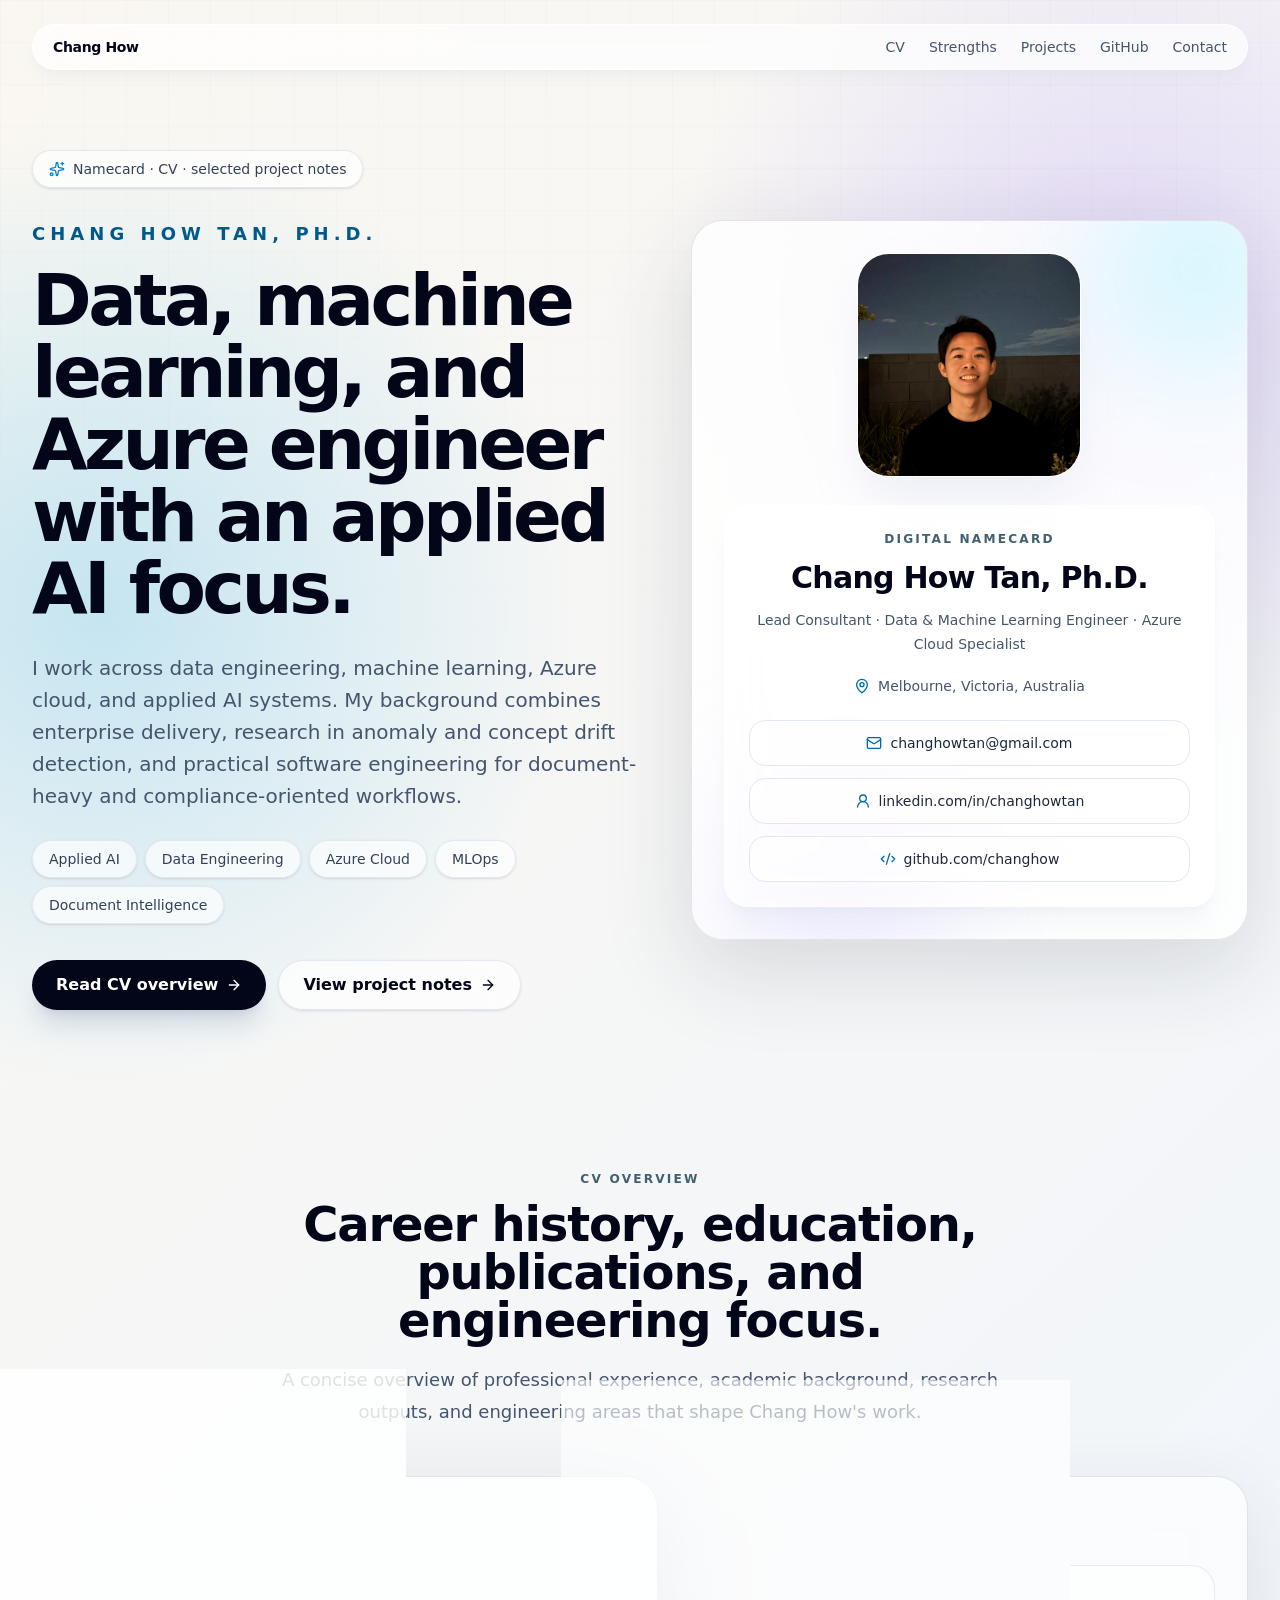
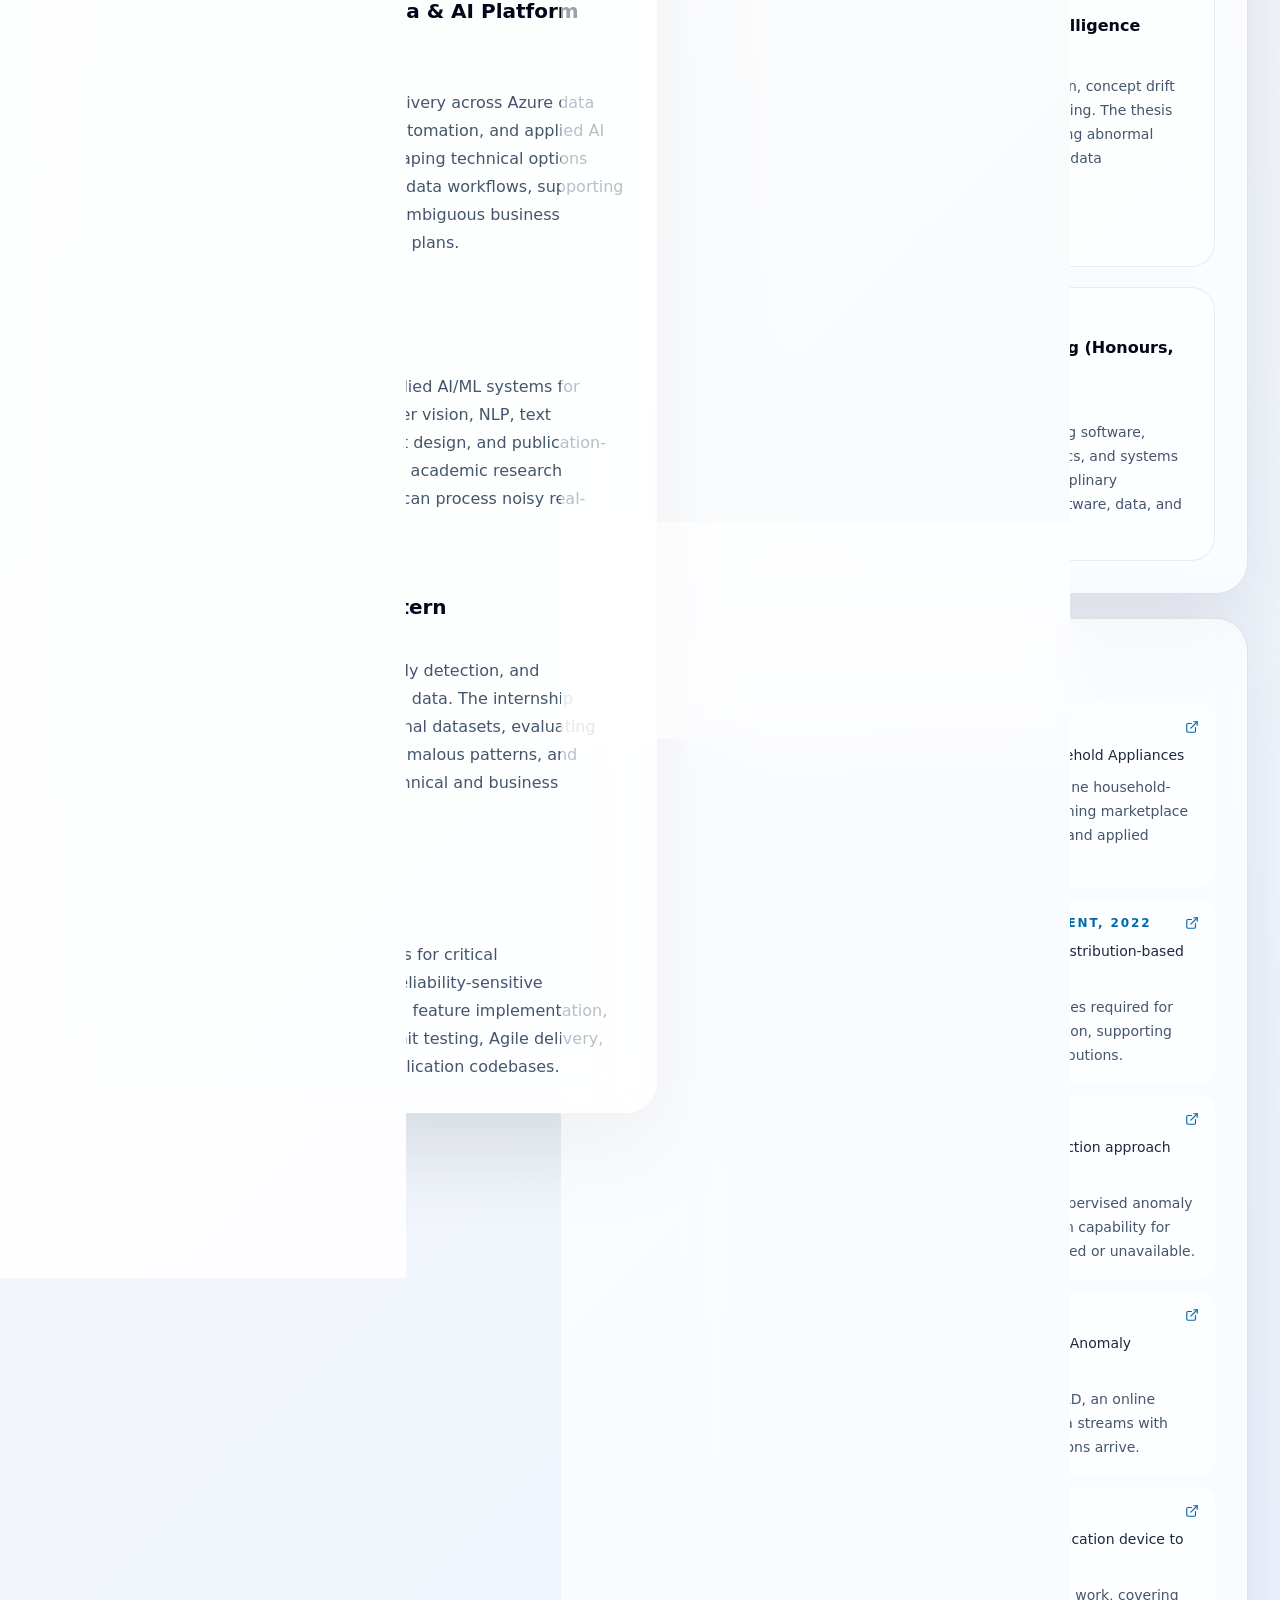
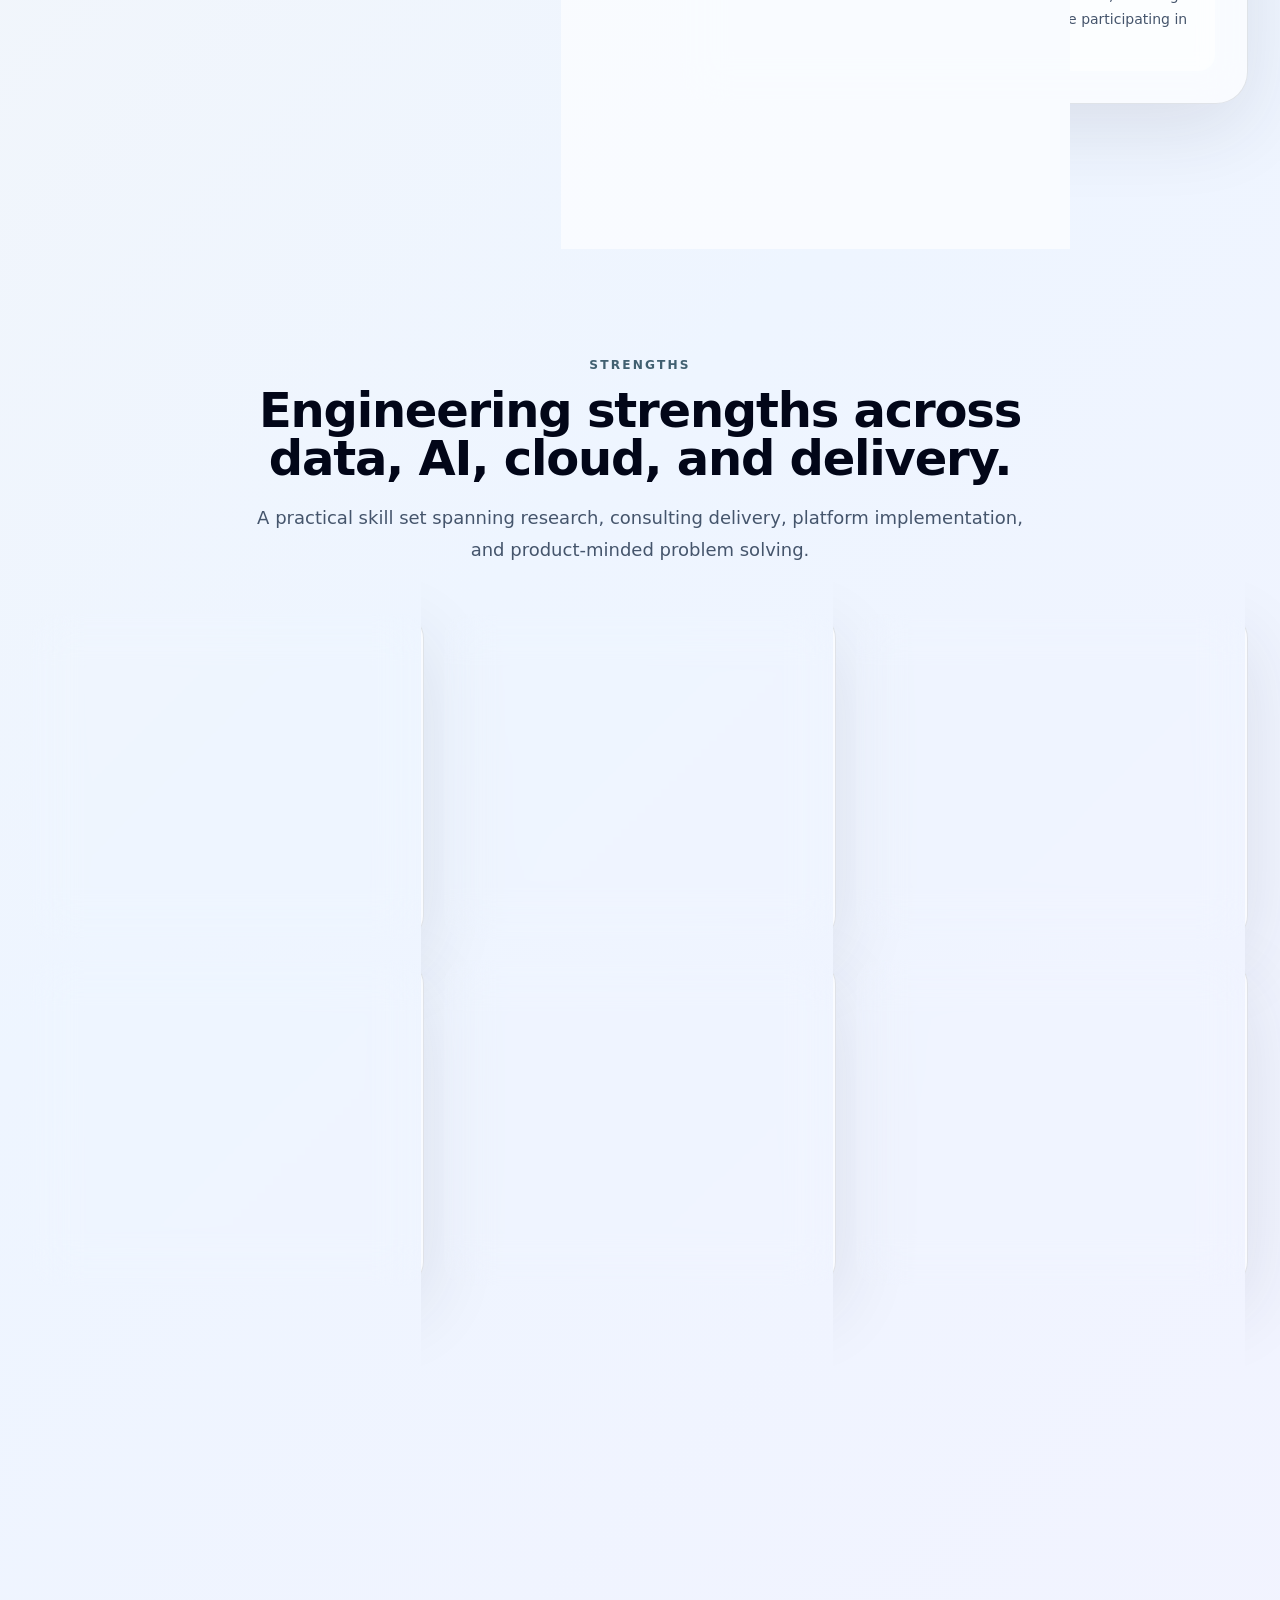
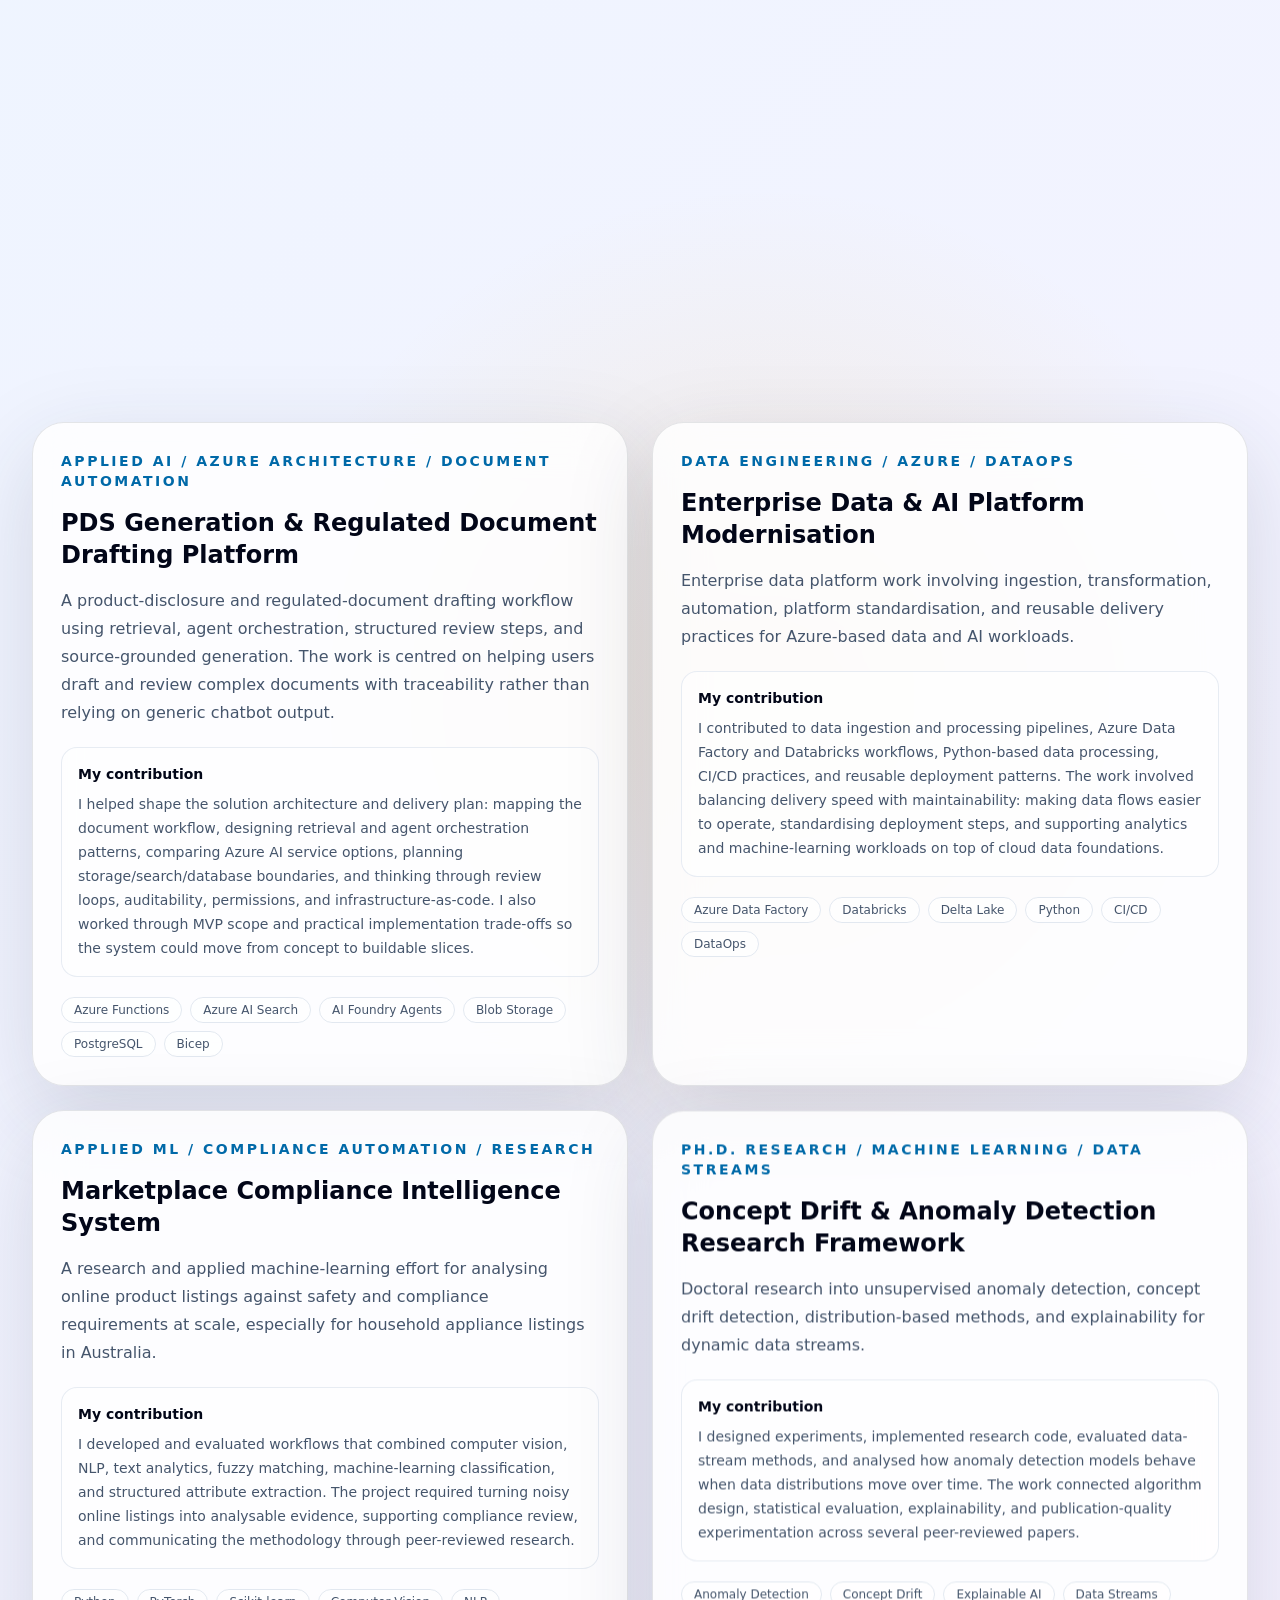
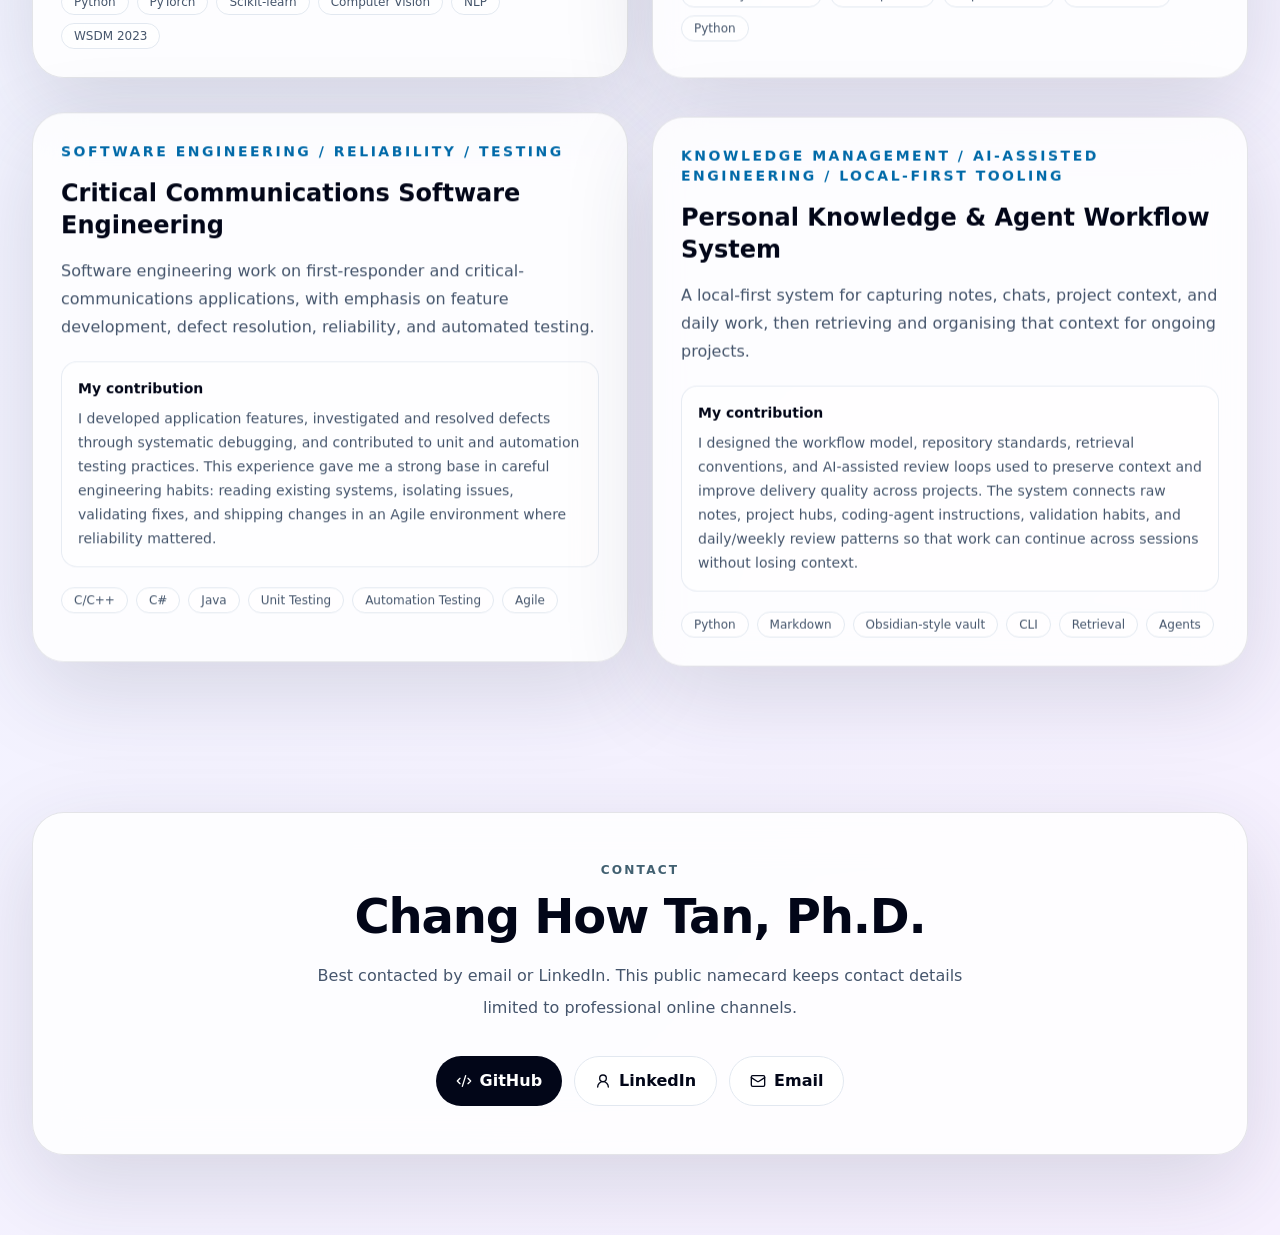
==== commit 5886f4c9: "Remove CV layout gap" ====
--- a/index.html
+++ b/index.html
@@ -1 +1 @@
-<!DOCTYPE html><html lang="en"><head><meta charSet="utf-8"/><meta name="viewport" content="width=device-width, initial-scale=1"/><link rel="preload" as="image" href="profile-photo.jpeg"/><link rel="stylesheet" href="/_next/static/chunks/0bn8vzh1uy.yi.css" data-precedence="next"/><link rel="preload" as="script" fetchPriority="low" href="/_next/static/chunks/0ht900cau6_ur.js"/><script src="/_next/static/chunks/0t2z5hkh7v~~b.js" async=""></script><script src="/_next/static/chunks/07lhk_q6pmm3r.js" async=""></script><script src="/_next/static/chunks/turbopack-0cek.dh0dqtgy.js" async=""></script><script src="/_next/static/chunks/0dbhjjzl8qfwv.js" async=""></script><script src="/_next/static/chunks/16-_26h8027.1.js" async=""></script><title>Dr Chang How Tan — AI, Data &amp; Product Engineering</title><meta name="description" content="A modern namecard, CV, and selected-work portfolio for Dr Chang How Tan, Ph.D.: practical AI, Azure, data engineering, automation, and product-minded delivery."/><meta property="og:title" content="Dr Chang How Tan — AI, Data &amp; Product Engineering"/><meta property="og:description" content="A modern namecard, CV, and selected-work portfolio for Dr Chang How Tan, Ph.D.: practical AI, Azure, data engineering, automation, and product-minded delivery."/><meta property="og:url" content="https://changhow.github.io/"/><meta property="og:site_name" content="Dr Chang How Tan"/><meta property="og:type" content="website"/><meta name="twitter:card" content="summary"/><meta name="twitter:title" content="Dr Chang How Tan — AI, Data &amp; Product Engineering"/><meta name="twitter:description" content="A modern namecard, CV, and selected-work portfolio for Dr Chang How Tan, Ph.D.: practical AI, Azure, data engineering, automation, and product-minded delivery."/><script src="/_next/static/chunks/03~yq9q893hmn.js" noModule=""></script></head><body><div hidden=""><!--$--><!--/$--></div><main class="relative overflow-x-clip px-4 py-4 md:px-8 md:py-6"><nav class="sticky top-3 z-50 mx-auto flex max-w-7xl items-center justify-between rounded-full border border-white/70 bg-white/70 px-5 py-3 text-sm shadow-lg shadow-slate-300/20 backdrop-blur-2xl md:top-4"><a href="#top" class="font-semibold tracking-tight text-slate-950">Chang How</a><div class="hidden gap-6 text-slate-600 md:flex"><a href="#cv" class="hover:text-slate-950">CV</a><a href="#strengths" class="hover:text-slate-950">Strengths</a><a href="#work" class="hover:text-slate-950">Projects</a><a href="#github" class="hover:text-slate-950">GitHub</a><a href="#contact" class="hover:text-slate-950">Contact</a></div></nav><section id="top" class="mx-auto grid max-w-7xl items-center gap-10 pb-20 pt-14 md:grid-cols-[1fr_0.9fr] md:pt-20"><div><div class="inline-flex items-center gap-2 rounded-full border border-slate-200 bg-white/70 px-4 py-2 text-sm font-medium text-slate-700 shadow-sm backdrop-blur-xl" style="opacity:0;transform:translateY(28px)"><svg xmlns="http://www.w3.org/2000/svg" width="24" height="24" viewBox="0 0 24 24" fill="none" stroke="currentColor" stroke-width="2" stroke-linecap="round" stroke-linejoin="round" class="lucide lucide-sparkles h-4 w-4 text-sky-600" aria-hidden="true"><path d="M11.017 2.814a1 1 0 0 1 1.966 0l1.051 5.558a2 2 0 0 0 1.594 1.594l5.558 1.051a1 1 0 0 1 0 1.966l-5.558 1.051a2 2 0 0 0-1.594 1.594l-1.051 5.558a1 1 0 0 1-1.966 0l-1.051-5.558a2 2 0 0 0-1.594-1.594l-5.558-1.051a1 1 0 0 1 0-1.966l5.558-1.051a2 2 0 0 0 1.594-1.594z"></path><path d="M20 2v4"></path><path d="M22 4h-4"></path><circle cx="4" cy="20" r="2"></circle></svg>Namecard · CV · selected project notes</div><p class="mt-8 text-lg font-semibold uppercase tracking-[0.28em] text-sky-800" style="opacity:0;transform:translateY(28px)">Chang How Tan, Ph.D.</p><h1 class="mt-4 max-w-4xl text-5xl font-semibold tracking-[-0.05em] text-slate-950 md:text-7xl" style="opacity:0;transform:translateY(28px)">Data, machine learning, and Azure engineer with an applied AI focus.</h1><p class="mt-7 max-w-2xl text-lg leading-8 text-slate-600 md:text-xl" style="opacity:0;transform:translateY(28px)">I work across data engineering, machine learning, Azure cloud, and applied AI systems. My background combines enterprise delivery, research in anomaly and concept drift detection, and practical software engineering for document-heavy and compliance-oriented workflows.</p><div class="mt-7 flex flex-wrap gap-2" style="opacity:0;transform:translateY(28px)"><span class="rounded-full border border-slate-200 bg-white/65 px-4 py-2 text-sm font-medium text-slate-700 shadow-sm backdrop-blur-xl">Applied AI</span><span class="rounded-full border border-slate-200 bg-white/65 px-4 py-2 text-sm font-medium text-slate-700 shadow-sm backdrop-blur-xl">Data Engineering</span><span class="rounded-full border border-slate-200 bg-white/65 px-4 py-2 text-sm font-medium text-slate-700 shadow-sm backdrop-blur-xl">Azure Cloud</span><span class="rounded-full border border-slate-200 bg-white/65 px-4 py-2 text-sm font-medium text-slate-700 shadow-sm backdrop-blur-xl">MLOps</span><span class="rounded-full border border-slate-200 bg-white/65 px-4 py-2 text-sm font-medium text-slate-700 shadow-sm backdrop-blur-xl">Document Intelligence</span></div><div class="mt-9 flex flex-col gap-3 sm:flex-row" style="opacity:0;transform:translateY(28px)"><a href="#cv" class="inline-flex items-center justify-center gap-2 rounded-full bg-slate-950 px-6 py-3 font-semibold text-white shadow-xl shadow-slate-400/30 transition hover:-translate-y-0.5 hover:bg-slate-800">Read CV overview <svg xmlns="http://www.w3.org/2000/svg" width="24" height="24" viewBox="0 0 24 24" fill="none" stroke="currentColor" stroke-width="2" stroke-linecap="round" stroke-linejoin="round" class="lucide lucide-arrow-right h-4 w-4" aria-hidden="true"><path d="M5 12h14"></path><path d="m12 5 7 7-7 7"></path></svg></a><a href="#work" class="inline-flex items-center justify-center gap-2 rounded-full border border-slate-200 bg-white/70 px-6 py-3 font-semibold text-slate-950 shadow-sm backdrop-blur-xl transition hover:-translate-y-0.5">View project notes <svg xmlns="http://www.w3.org/2000/svg" width="24" height="24" viewBox="0 0 24 24" fill="none" stroke="currentColor" stroke-width="2" stroke-linecap="round" stroke-linejoin="round" class="lucide lucide-arrow-right h-4 w-4" aria-hidden="true"><path d="M5 12h14"></path><path d="m12 5 7 7-7 7"></path></svg></a></div></div><div style="opacity:0;transform:scale(0.96)"><div class="relative overflow-hidden rounded-[2rem] glass-strong p-6 md:p-8"><div class="absolute -right-12 -top-12 h-48 w-48 rounded-full bg-cyan-300/25 blur-3xl"></div><div class="absolute -bottom-14 left-10 h-56 w-56 rounded-full bg-violet-300/25 blur-3xl"></div><div class="relative min-w-0"><div class="mx-auto h-44 w-44 overflow-hidden rounded-[2rem] border border-white/80 bg-white shadow-2xl shadow-slate-300/40 md:h-56 md:w-56"><img src="profile-photo.jpeg" alt="Portrait of Chang How Tan" class="h-full w-full object-cover object-[50%_38%] brightness-110 contrast-105"/></div><div class="mt-7 rounded-3xl border border-white/70 bg-white/65 p-6 text-center shadow-xl shadow-slate-300/20 backdrop-blur-xl"><p class="eyebrow">Digital namecard</p><h2 class="mt-3 text-3xl font-semibold tracking-tight text-slate-950">Chang How Tan, Ph.D.</h2><p class="mt-3 text-sm font-medium leading-6 text-slate-600">Lead Consultant · Data &amp; Machine Learning Engineer · Azure Cloud Specialist</p><div class="mt-5 flex items-center justify-center gap-2 text-sm text-slate-600"><svg xmlns="http://www.w3.org/2000/svg" width="24" height="24" viewBox="0 0 24 24" fill="none" stroke="currentColor" stroke-width="2" stroke-linecap="round" stroke-linejoin="round" class="lucide lucide-map-pin h-4 w-4 text-sky-700" aria-hidden="true"><path d="M20 10c0 4.993-5.539 10.193-7.399 11.799a1 1 0 0 1-1.202 0C9.539 20.193 4 14.993 4 10a8 8 0 0 1 16 0"></path><circle cx="12" cy="10" r="3"></circle></svg>Melbourne, Victoria, Australia</div><div class="mt-6 grid gap-3 text-sm"><a href="mailto:changhowtan@gmail.com" class="inline-flex items-center justify-center gap-2 rounded-2xl border border-slate-200 bg-white/70 px-4 py-3 font-medium text-slate-800 transition hover:-translate-y-0.5 hover:bg-white"><svg xmlns="http://www.w3.org/2000/svg" width="24" height="24" viewBox="0 0 24 24" fill="none" stroke="currentColor" stroke-width="2" stroke-linecap="round" stroke-linejoin="round" class="lucide lucide-mail h-4 w-4 text-sky-700" aria-hidden="true"><path d="m22 7-8.991 5.727a2 2 0 0 1-2.009 0L2 7"></path><rect x="2" y="4" width="20" height="16" rx="2"></rect></svg> <!-- -->changhowtan@gmail.com</a><a href="https://www.linkedin.com/in/changhowtan/" class="inline-flex items-center justify-center gap-2 rounded-2xl border border-slate-200 bg-white/70 px-4 py-3 font-medium text-slate-800 transition hover:-translate-y-0.5 hover:bg-white"><svg xmlns="http://www.w3.org/2000/svg" width="24" height="24" viewBox="0 0 24 24" fill="none" stroke="currentColor" stroke-width="2" stroke-linecap="round" stroke-linejoin="round" class="lucide lucide-user-round h-4 w-4 text-sky-700" aria-hidden="true"><circle cx="12" cy="8" r="5"></circle><path d="M20 21a8 8 0 0 0-16 0"></path></svg> linkedin.com/in/changhowtan</a><a href="https://github.com/changhow" class="inline-flex items-center justify-center gap-2 rounded-2xl border border-slate-200 bg-white/70 px-4 py-3 font-medium text-slate-800 transition hover:-translate-y-0.5 hover:bg-white"><svg xmlns="http://www.w3.org/2000/svg" width="24" height="24" viewBox="0 0 24 24" fill="none" stroke="currentColor" stroke-width="2" stroke-linecap="round" stroke-linejoin="round" class="lucide lucide-code-xml h-4 w-4 text-sky-700" aria-hidden="true"><path d="m18 16 4-4-4-4"></path><path d="m6 8-4 4 4 4"></path><path d="m14.5 4-5 16"></path></svg> github.com/changhow</a></div></div></div></div></div></section><section id="cv" class="mx-auto max-w-7xl py-20"><div class="mx-auto mb-12 max-w-3xl text-center" style="opacity:0;transform:translateY(28px)"><p class="eyebrow">CV overview</p><h2 class="mt-3 text-3xl font-semibold tracking-tight text-slate-950 md:text-5xl">Career history, education, publications, and engineering focus.</h2><p class="mt-5 text-base leading-8 text-slate-600 md:text-lg">A concise overview of professional experience, academic background, research outputs, and engineering areas that shape Chang How&#x27;s work.</p></div><div class="cv-grid grid min-w-0 items-start gap-6"><div class="cv-area-experience glass-strong min-w-0 overflow-hidden rounded-[2rem] p-6 md:p-8"><h3 class="text-2xl font-semibold text-slate-950">Professional experience</h3><div class="mt-7 space-y-6 border-l border-slate-200 pl-6"><article class="relative min-w-0"><div class="absolute -left-[31px] top-1 h-3 w-3 rounded-full bg-sky-500 ring-4 ring-sky-100"></div><p class="text-sm font-semibold uppercase tracking-[0.18em] text-slate-500">Mar 2022 — Present</p><h4 class="mt-2 break-words text-xl font-semibold text-slate-950">Lead Consultant / Azure Data &amp; AI Platform Specialist</h4><p class="mt-1 text-sm font-medium text-sky-800">vNEXT / Rapid Circle</p><p class="mt-3 break-words leading-7 text-slate-600">Leads and contributes to consulting delivery across Azure data platforms, data engineering, MLOps, automation, and applied AI solution architecture. Work includes shaping technical options with stakeholders, implementing cloud data workflows, supporting secure platform patterns, and turning ambiguous business problems into practical implementation plans.</p></article><article class="relative min-w-0"><div class="absolute -left-[31px] top-1 h-3 w-3 rounded-full bg-sky-500 ring-4 ring-sky-100"></div><p class="text-sm font-semibold uppercase tracking-[0.18em] text-slate-500">Oct 2020 — Present</p><h4 class="mt-2 break-words text-xl font-semibold text-slate-950">Research Assistant</h4><p class="mt-1 text-sm font-medium text-sky-800">Monash University</p><p class="mt-3 break-words leading-7 text-slate-600">Research and engineering work on applied AI/ML systems for compliance analysis, including computer vision, NLP, text analytics, data preparation, experiment design, and publication-quality methodology. The role connects academic research practice with software prototypes that can process noisy real-world product information.</p></article><article class="relative min-w-0"><div class="absolute -left-[31px] top-1 h-3 w-3 rounded-full bg-sky-500 ring-4 ring-sky-100"></div><p class="text-sm font-semibold uppercase tracking-[0.18em] text-slate-500">Jan 2021 — Jun 2021</p><h4 class="mt-2 break-words text-xl font-semibold text-slate-950">Data Science Researcher Intern</h4><p class="mt-1 text-sm font-medium text-sky-800">Aurecon Group</p><p class="mt-3 break-words leading-7 text-slate-600">Worked on time-series analysis, anomaly detection, and explainable AI for infrastructure-related data. The internship involved exploring sensor and operational datasets, evaluating modelling approaches, interpreting anomalous patterns, and summarising recommendations for technical and business stakeholders.</p></article><article class="relative min-w-0"><div class="absolute -left-[31px] top-1 h-3 w-3 rounded-full bg-sky-500 ring-4 ring-sky-100"></div><p class="text-sm font-semibold uppercase tracking-[0.18em] text-slate-500">Feb 2017 — Oct 2018</p><h4 class="mt-2 break-words text-xl font-semibold text-slate-950">Software Engineer</h4><p class="mt-1 text-sm font-medium text-sky-800">Motorola Solutions</p><p class="mt-3 break-words leading-7 text-slate-600">Developed and tested software features for critical communications applications used in reliability-sensitive environments. Responsibilities included feature implementation, defect investigation, automated and unit testing, Agile delivery, and validating fixes across existing application codebases.</p></article></div></div><div class="cv-area-education glass min-w-0 overflow-hidden rounded-[2rem] p-6 md:p-8"><h3 class="text-2xl font-semibold text-slate-950">Education</h3><div class="mt-6 space-y-5"><article class="min-w-0 rounded-3xl border border-slate-200/80 bg-white/55 p-5"><p class="text-sm font-semibold uppercase tracking-[0.18em] text-slate-500">Dec 2018 — May 2022</p><h4 class="mt-2 break-words font-semibold text-slate-950">Ph.D. Data Science and Artificial Intelligence</h4><p class="mt-1 text-sm font-medium text-sky-800">Monash University</p><p class="mt-3 break-words text-sm leading-6 text-slate-600">Doctoral research focused on anomaly detection, concept drift detection, explainability, and data-stream learning. The thesis developed and evaluated methods for identifying abnormal behaviour and distribution changes in dynamic data environments.</p><a href="https://bridges.monash.edu/articles/thesis/A_Unified_Framework_for_Anomaly_and_Concept_Drift_Detection_with_Explainability/19840051" class="mt-4 inline-flex items-center gap-2 rounded-full bg-slate-950 px-4 py-2 text-sm font-semibold text-white shadow-lg shadow-slate-300/40 transition hover:-translate-y-0.5 hover:bg-slate-800" target="_blank" rel="noreferrer">View thesis <svg xmlns="http://www.w3.org/2000/svg" width="24" height="24" viewBox="0 0 24 24" fill="none" stroke="currentColor" stroke-width="2" stroke-linecap="round" stroke-linejoin="round" class="lucide lucide-external-link h-3.5 w-3.5" aria-hidden="true"><path d="M15 3h6v6"></path><path d="M10 14 21 3"></path><path d="M18 13v6a2 2 0 0 1-2 2H5a2 2 0 0 1-2-2V8a2 2 0 0 1 2-2h6"></path></svg></a></article><article class="min-w-0 rounded-3xl border border-slate-200/80 bg-white/55 p-5"><p class="text-sm font-semibold uppercase tracking-[0.18em] text-slate-500">Mar 2013 — Nov 2016</p><h4 class="mt-2 break-words font-semibold text-slate-950">Bachelor of Mechatronics Engineering (Honours, First Class)</h4><p class="mt-1 text-sm font-medium text-sky-800">Monash University</p><p class="mt-3 break-words text-sm leading-6 text-slate-600">First Class Honours engineering degree covering software, electronics, mechanics, control systems, robotics, and systems design. The programme provided the multidisciplinary engineering foundation later applied across software, data, and machine-learning work.</p></article></div></div><div class="cv-area-publications glass min-w-0 overflow-hidden rounded-[2rem] p-6 md:p-8"><h3 class="text-2xl font-semibold text-slate-950">Publications &amp; patent</h3><ul class="mt-5 space-y-3 text-sm leading-6 text-slate-600"><li><a href="https://dl.acm.org/doi/10.1145/3539597.3575788" class="group block min-w-0 rounded-2xl bg-white/55 p-4 transition hover:-translate-y-0.5 hover:bg-white" target="_blank" rel="noreferrer"><span class="flex items-center justify-between gap-3 text-xs font-semibold uppercase tracking-[0.16em] text-sky-700">WSDM 2023<svg xmlns="http://www.w3.org/2000/svg" width="24" height="24" viewBox="0 0 24 24" fill="none" stroke="currentColor" stroke-width="2" stroke-linecap="round" stroke-linejoin="round" class="lucide lucide-external-link h-3.5 w-3.5 shrink-0 transition group-hover:translate-x-0.5" aria-hidden="true"><path d="M15 3h6v6"></path><path d="M10 14 21 3"></path><path d="M18 13v6a2 2 0 0 1-2 2H5a2 2 0 0 1-2-2V8a2 2 0 0 1 2-2h6"></path></svg></span><span class="mt-2 block break-words font-medium text-slate-800 group-hover:text-slate-950">Compliance Analyses of Australia&#x27;s Online Household Appliances</span><span class="mt-2 block break-words text-slate-600">Peer-reviewed research analysing Australian online household-appliance listings for compliance signals, combining marketplace data collection, product information extraction, and applied machine-learning analysis.</span></a></li><li><a href="https://www.sciencedirect.com/science/article/abs/pii/S0306457322000383" class="group block min-w-0 rounded-2xl bg-white/55 p-4 transition hover:-translate-y-0.5 hover:bg-white" target="_blank" rel="noreferrer"><span class="flex items-center justify-between gap-3 text-xs font-semibold uppercase tracking-[0.16em] text-sky-700">Information Processing &amp; Management, 2022<svg xmlns="http://www.w3.org/2000/svg" width="24" height="24" viewBox="0 0 24 24" fill="none" stroke="currentColor" stroke-width="2" stroke-linecap="round" stroke-linejoin="round" class="lucide lucide-external-link h-3.5 w-3.5 shrink-0 transition group-hover:translate-x-0.5" aria-hidden="true"><path d="M15 3h6v6"></path><path d="M10 14 21 3"></path><path d="M18 13v6a2 2 0 0 1-2 2H5a2 2 0 0 1-2-2V8a2 2 0 0 1 2-2h6"></path></svg></span><span class="mt-2 block break-words font-medium text-slate-800 group-hover:text-slate-950">Information resources estimation for accurate distribution-based concept drift detection</span><span class="mt-2 block break-words text-slate-600">Journal article on estimating information resources required for accurate distribution-based concept drift detection, supporting more reliable monitoring of changing data distributions.</span></a></li><li><a href="https://ieeexplore.ieee.org/document/9679930/" class="group block min-w-0 rounded-2xl bg-white/55 p-4 transition hover:-translate-y-0.5 hover:bg-white" target="_blank" rel="noreferrer"><span class="flex items-center justify-between gap-3 text-xs font-semibold uppercase tracking-[0.16em] text-sky-700">ICDMW 2021<svg xmlns="http://www.w3.org/2000/svg" width="24" height="24" viewBox="0 0 24 24" fill="none" stroke="currentColor" stroke-width="2" stroke-linecap="round" stroke-linejoin="round" class="lucide lucide-external-link h-3.5 w-3.5 shrink-0 transition group-hover:translate-x-0.5" aria-hidden="true"><path d="M15 3h6v6"></path><path d="M10 14 21 3"></path><path d="M18 13v6a2 2 0 0 1-2 2H5a2 2 0 0 1-2-2V8a2 2 0 0 1 2-2h6"></path></svg></span><span class="mt-2 block break-words font-medium text-slate-800 group-hover:text-slate-950">A fully unsupervised and efficient anomaly detection approach with drift detection capability</span><span class="mt-2 block break-words text-slate-600">Conference workshop paper presenting an unsupervised anomaly detection approach designed with drift-detection capability for data streams where labelled anomalies are limited or unavailable.</span></a></li><li><a href="https://ieeexplore.ieee.org/document/9346422" class="group block min-w-0 rounded-2xl bg-white/55 p-4 transition hover:-translate-y-0.5 hover:bg-white" target="_blank" rel="noreferrer"><span class="flex items-center justify-between gap-3 text-xs font-semibold uppercase tracking-[0.16em] text-sky-700">ICDMW 2020<svg xmlns="http://www.w3.org/2000/svg" width="24" height="24" viewBox="0 0 24 24" fill="none" stroke="currentColor" stroke-width="2" stroke-linecap="round" stroke-linejoin="round" class="lucide lucide-external-link h-3.5 w-3.5 shrink-0 transition group-hover:translate-x-0.5" aria-hidden="true"><path d="M15 3h6v6"></path><path d="M10 14 21 3"></path><path d="M18 13v6a2 2 0 0 1-2 2H5a2 2 0 0 1-2-2V8a2 2 0 0 1 2-2h6"></path></svg></span><span class="mt-2 block break-words font-medium text-slate-800 group-hover:text-slate-950">MIR_MAD: An Efficient and On-line Approach for Anomaly Detection in Dynamic Data Stream</span><span class="mt-2 block break-words text-slate-600">Conference workshop paper introducing MIR_MAD, an online approach for anomaly detection in dynamic data streams with emphasis on efficient updates as new observations arrive.</span></a></li><li><a href="https://patents.google.com/patent/US10194283B1/en" class="group block min-w-0 rounded-2xl bg-white/55 p-4 transition hover:-translate-y-0.5 hover:bg-white" target="_blank" rel="noreferrer"><span class="flex items-center justify-between gap-3 text-xs font-semibold uppercase tracking-[0.16em] text-sky-700">US Patent US10194283B1<svg xmlns="http://www.w3.org/2000/svg" width="24" height="24" viewBox="0 0 24 24" fill="none" stroke="currentColor" stroke-width="2" stroke-linecap="round" stroke-linejoin="round" class="lucide lucide-external-link h-3.5 w-3.5 shrink-0 transition group-hover:translate-x-0.5" aria-hidden="true"><path d="M15 3h6v6"></path><path d="M10 14 21 3"></path><path d="M18 13v6a2 2 0 0 1-2 2H5a2 2 0 0 1-2-2V8a2 2 0 0 1 2-2h6"></path></svg></span><span class="mt-2 block break-words font-medium text-slate-800 group-hover:text-slate-950">Method for controlling a portable radio communication device to participate in a talk group call</span><span class="mt-2 block break-words text-slate-600">Granted US patent from critical-communications work, covering control of a portable radio communication device participating in a talk group call.</span></a></li></ul></div><div id="github" class="glass min-w-0 scroll-mt-28 overflow-hidden rounded-[2rem] p-5 md:p-8 cv-area-github" style="opacity:0;transform:translateY(28px)"><div class="flex flex-col gap-5 sm:flex-row sm:items-start sm:justify-between lg:flex-col xl:flex-row"><div><p class="eyebrow">GitHub activity</p><h3 class="mt-3 text-2xl font-semibold text-slate-950">Contribution graph</h3><p class="mt-3 max-w-xl text-sm leading-6 text-slate-600">A snapshot of visible GitHub profile activity across public work and private contributions included in the profile graph.</p></div><a href="https://github.com/changhow" class="inline-flex items-center justify-center gap-2 rounded-full bg-slate-950 px-4 py-2.5 text-sm font-semibold text-white shadow-lg shadow-slate-300/40 transition hover:-translate-y-0.5 hover:bg-slate-800" target="_blank" rel="noreferrer">Open GitHub <svg xmlns="http://www.w3.org/2000/svg" width="24" height="24" viewBox="0 0 24 24" fill="none" stroke="currentColor" stroke-width="2" stroke-linecap="round" stroke-linejoin="round" class="lucide lucide-external-link h-3.5 w-3.5" aria-hidden="true"><path d="M15 3h6v6"></path><path d="M10 14 21 3"></path><path d="M18 13v6a2 2 0 0 1-2 2H5a2 2 0 0 1-2-2V8a2 2 0 0 1 2-2h6"></path></svg></a></div><div class="mt-6 grid grid-cols-2 gap-3"><div class="rounded-2xl border border-slate-200/80 bg-white/60 p-4"><p class="text-2xl font-semibold tracking-tight text-slate-950">876</p><p class="mt-1 text-[11px] font-medium uppercase tracking-[0.14em] text-slate-500">contributions</p></div><div class="rounded-2xl border border-slate-200/80 bg-white/60 p-4"><p class="text-2xl font-semibold tracking-tight text-slate-950">95</p><p class="mt-1 text-[11px] font-medium uppercase tracking-[0.14em] text-slate-500">active days</p></div><div class="rounded-2xl border border-slate-200/80 bg-white/60 p-4"><p class="text-2xl font-semibold tracking-tight text-slate-950">26</p><p class="mt-1 text-[11px] font-medium uppercase tracking-[0.14em] text-slate-500">active weeks</p></div><div class="rounded-2xl border border-slate-200/80 bg-white/60 p-4"><p class="text-2xl font-semibold tracking-tight text-slate-950">22 days</p><p class="mt-1 text-[11px] font-medium uppercase tracking-[0.14em] text-slate-500">longest streak</p></div></div><div class="mt-6 max-w-full min-w-0 overflow-x-auto overscroll-x-contain rounded-3xl border border-slate-200/80 bg-white/60 p-4"><div class="relative w-max min-w-[520px] max-sm:min-w-[430px]"><div class="mb-3 grid grid-flow-col auto-cols-[10px] gap-[4px] pl-7 text-[10px] font-medium text-slate-500"><span style="grid-column-start:1">May</span><span style="grid-column-start:3">Jun</span><span style="grid-column-start:8">Jul</span><span style="grid-column-start:12">Aug</span><span style="grid-column-start:17">Sept</span><span style="grid-column-start:21">Oct</span><span style="grid-column-start:25">Nov</span><span style="grid-column-start:30">Dec</span><span style="grid-column-start:34">Jan</span><span style="grid-column-start:38">Feb</span><span style="grid-column-start:42">Mar</span><span style="grid-column-start:47">Apr</span><span style="grid-column-start:51">May</span></div><div class="flex gap-2"><div class="grid grid-rows-7 gap-[4px] pt-[1px] text-[9px] font-medium text-slate-400"><span></span><span>Mon</span><span></span><span>Wed</span><span></span><span>Fri</span><span></span></div><div class="grid grid-flow-col auto-cols-[10px] grid-rows-7 gap-[4px]"><span title="2025-05-20: 0 contributions" aria-label="2025-05-20: 0 contributions" class="h-2.5 w-2.5 rounded-[3px] ring-1 ring-slate-900/5 transition hover:scale-125 hover:ring-slate-500/30" style="background-color:#ebedf0"></span><span title="2025-05-21: 0 contributions" aria-label="2025-05-21: 0 contributions" class="h-2.5 w-2.5 rounded-[3px] ring-1 ring-slate-900/5 transition hover:scale-125 hover:ring-slate-500/30" style="background-color:#ebedf0"></span><span title="2025-05-22: 0 contributions" aria-label="2025-05-22: 0 contributions" class="h-2.5 w-2.5 rounded-[3px] ring-1 ring-slate-900/5 transition hover:scale-125 hover:ring-slate-500/30" style="background-color:#ebedf0"></span><span title="2025-05-23: 0 contributions" aria-label="2025-05-23: 0 contributions" class="h-2.5 w-2.5 rounded-[3px] ring-1 ring-slate-900/5 transition hover:scale-125 hover:ring-slate-500/30" style="background-color:#ebedf0"></span><span title="2025-05-24: 0 contributions" aria-label="2025-05-24: 0 contributions" class="h-2.5 w-2.5 rounded-[3px] ring-1 ring-slate-900/5 transition hover:scale-125 hover:ring-slate-500/30" style="background-color:#ebedf0"></span><span title="2025-05-25: 0 contributions" aria-label="2025-05-25: 0 contributions" class="h-2.5 w-2.5 rounded-[3px] ring-1 ring-slate-900/5 transition hover:scale-125 hover:ring-slate-500/30" style="background-color:#ebedf0"></span><span title="2025-05-26: 0 contributions" aria-label="2025-05-26: 0 contributions" class="h-2.5 w-2.5 rounded-[3px] ring-1 ring-slate-900/5 transition hover:scale-125 hover:ring-slate-500/30" style="background-color:#ebedf0"></span><span title="2025-05-27: 0 contributions" aria-label="2025-05-27: 0 contributions" class="h-2.5 w-2.5 rounded-[3px] ring-1 ring-slate-900/5 transition hover:scale-125 hover:ring-slate-500/30" style="background-color:#ebedf0"></span><span title="2025-05-28: 0 contributions" aria-label="2025-05-28: 0 contributions" class="h-2.5 w-2.5 rounded-[3px] ring-1 ring-slate-900/5 transition hover:scale-125 hover:ring-slate-500/30" style="background-color:#ebedf0"></span><span title="2025-05-29: 0 contributions" aria-label="2025-05-29: 0 contributions" class="h-2.5 w-2.5 rounded-[3px] ring-1 ring-slate-900/5 transition hover:scale-125 hover:ring-slate-500/30" style="background-color:#ebedf0"></span><span title="2025-05-30: 0 contributions" aria-label="2025-05-30: 0 contributions" class="h-2.5 w-2.5 rounded-[3px] ring-1 ring-slate-900/5 transition hover:scale-125 hover:ring-slate-500/30" style="background-color:#ebedf0"></span><span title="2025-05-31: 0 contributions" aria-label="2025-05-31: 0 contributions" class="h-2.5 w-2.5 rounded-[3px] ring-1 ring-slate-900/5 transition hover:scale-125 hover:ring-slate-500/30" style="background-color:#ebedf0"></span><span title="2025-06-01: 0 contributions" aria-label="2025-06-01: 0 contributions" class="h-2.5 w-2.5 rounded-[3px] ring-1 ring-slate-900/5 transition hover:scale-125 hover:ring-slate-500/30" style="background-color:#ebedf0"></span><span title="2025-06-02: 0 contributions" aria-label="2025-06-02: 0 contributions" class="h-2.5 w-2.5 rounded-[3px] ring-1 ring-slate-900/5 transition hover:scale-125 hover:ring-slate-500/30" style="background-color:#ebedf0"></span><span title="2025-06-03: 0 contributions" aria-label="2025-06-03: 0 contributions" class="h-2.5 w-2.5 rounded-[3px] ring-1 ring-slate-900/5 transition hover:scale-125 hover:ring-slate-500/30" style="background-color:#ebedf0"></span><span title="2025-06-04: 0 contributions" aria-label="2025-06-04: 0 contributions" class="h-2.5 w-2.5 rounded-[3px] ring-1 ring-slate-900/5 transition hover:scale-125 hover:ring-slate-500/30" style="background-color:#ebedf0"></span><span title="2025-06-05: 0 contributions" aria-label="2025-06-05: 0 contributions" class="h-2.5 w-2.5 rounded-[3px] ring-1 ring-slate-900/5 transition hover:scale-125 hover:ring-slate-500/30" style="background-color:#ebedf0"></span><span title="2025-06-06: 0 contributions" aria-label="2025-06-06: 0 contributions" class="h-2.5 w-2.5 rounded-[3px] ring-1 ring-slate-900/5 transition hover:scale-125 hover:ring-slate-500/30" style="background-color:#ebedf0"></span><span title="2025-06-07: 0 contributions" aria-label="2025-06-07: 0 contributions" class="h-2.5 w-2.5 rounded-[3px] ring-1 ring-slate-900/5 transition hover:scale-125 hover:ring-slate-500/30" style="background-color:#ebedf0"></span><span title="2025-06-08: 0 contributions" aria-label="2025-06-08: 0 contributions" class="h-2.5 w-2.5 rounded-[3px] ring-1 ring-slate-900/5 transition hover:scale-125 hover:ring-slate-500/30" style="background-color:#ebedf0"></span><span title="2025-06-09: 0 contributions" aria-label="2025-06-09: 0 contributions" class="h-2.5 w-2.5 rounded-[3px] ring-1 ring-slate-900/5 transition hover:scale-125 hover:ring-slate-500/30" style="background-color:#ebedf0"></span><span title="2025-06-10: 0 contributions" aria-label="2025-06-10: 0 contributions" class="h-2.5 w-2.5 rounded-[3px] ring-1 ring-slate-900/5 transition hover:scale-125 hover:ring-slate-500/30" style="background-color:#ebedf0"></span><span title="2025-06-11: 0 contributions" aria-label="2025-06-11: 0 contributions" class="h-2.5 w-2.5 rounded-[3px] ring-1 ring-slate-900/5 transition hover:scale-125 hover:ring-slate-500/30" style="background-color:#ebedf0"></span><span title="2025-06-12: 0 contributions" aria-label="2025-06-12: 0 contributions" class="h-2.5 w-2.5 rounded-[3px] ring-1 ring-slate-900/5 transition hover:scale-125 hover:ring-slate-500/30" style="background-color:#ebedf0"></span><span title="2025-06-13: 0 contributions" aria-label="2025-06-13: 0 contributions" class="h-2.5 w-2.5 rounded-[3px] ring-1 ring-slate-900/5 transition hover:scale-125 hover:ring-slate-500/30" style="background-color:#ebedf0"></span><span title="2025-06-14: 0 contributions" aria-label="2025-06-14: 0 contributions" class="h-2.5 w-2.5 rounded-[3px] ring-1 ring-slate-900/5 transition hover:scale-125 hover:ring-slate-500/30" style="background-color:#ebedf0"></span><span title="2025-06-15: 0 contributions" aria-label="2025-06-15: 0 contributions" class="h-2.5 w-2.5 rounded-[3px] ring-1 ring-slate-900/5 transition hover:scale-125 hover:ring-slate-500/30" style="background-color:#ebedf0"></span><span title="2025-06-16: 0 contributions" aria-label="2025-06-16: 0 contributions" class="h-2.5 w-2.5 rounded-[3px] ring-1 ring-slate-900/5 transition hover:scale-125 hover:ring-slate-500/30" style="background-color:#ebedf0"></span><span title="2025-06-17: 1 contribution" aria-label="2025-06-17: 1 contribution" class="h-2.5 w-2.5 rounded-[3px] ring-1 ring-slate-900/5 transition hover:scale-125 hover:ring-slate-500/30" style="background-color:#9be9a8"></span><span title="2025-06-18: 0 contributions" aria-label="2025-06-18: 0 contributions" class="h-2.5 w-2.5 rounded-[3px] ring-1 ring-slate-900/5 transition hover:scale-125 hover:ring-slate-500/30" style="background-color:#ebedf0"></span><span title="2025-06-19: 0 contributions" aria-label="2025-06-19: 0 contributions" class="h-2.5 w-2.5 rounded-[3px] ring-1 ring-slate-900/5 transition hover:scale-125 hover:ring-slate-500/30" style="background-color:#ebedf0"></span><span title="2025-06-20: 0 contributions" aria-label="2025-06-20: 0 contributions" class="h-2.5 w-2.5 rounded-[3px] ring-1 ring-slate-900/5 transition hover:scale-125 hover:ring-slate-500/30" style="background-color:#ebedf0"></span><span title="2025-06-21: 0 contributions" aria-label="2025-06-21: 0 contributions" class="h-2.5 w-2.5 rounded-[3px] ring-1 ring-slate-900/5 transition hover:scale-125 hover:ring-slate-500/30" style="background-color:#ebedf0"></span><span title="2025-06-22: 0 contributions" aria-label="2025-06-22: 0 contributions" class="h-2.5 w-2.5 rounded-[3px] ring-1 ring-slate-900/5 transition hover:scale-125 hover:ring-slate-500/30" style="background-color:#ebedf0"></span><span title="2025-06-23: 0 contributions" aria-label="2025-06-23: 0 contributions" class="h-2.5 w-2.5 rounded-[3px] ring-1 ring-slate-900/5 transition hover:scale-125 hover:ring-slate-500/30" style="background-color:#ebedf0"></span><span title="2025-06-24: 0 contributions" aria-label="2025-06-24: 0 contributions" class="h-2.5 w-2.5 rounded-[3px] ring-1 ring-slate-900/5 transition hover:scale-125 hover:ring-slate-500/30" style="background-color:#ebedf0"></span><span title="2025-06-25: 0 contributions" aria-label="2025-06-25: 0 contributions" class="h-2.5 w-2.5 rounded-[3px] ring-1 ring-slate-900/5 transition hover:scale-125 hover:ring-slate-500/30" style="background-color:#ebedf0"></span><span title="2025-06-26: 0 contributions" aria-label="2025-06-26: 0 contributions" class="h-2.5 w-2.5 rounded-[3px] ring-1 ring-slate-900/5 transition hover:scale-125 hover:ring-slate-500/30" style="background-color:#ebedf0"></span><span title="2025-06-27: 0 contributions" aria-label="2025-06-27: 0 contributions" class="h-2.5 w-2.5 rounded-[3px] ring-1 ring-slate-900/5 transition hover:scale-125 hover:ring-slate-500/30" style="background-color:#ebedf0"></span><span title="2025-06-28: 0 contributions" aria-label="2025-06-28: 0 contributions" class="h-2.5 w-2.5 rounded-[3px] ring-1 ring-slate-900/5 transition hover:scale-125 hover:ring-slate-500/30" style="background-color:#ebedf0"></span><span title="2025-06-29: 0 contributions" aria-label="2025-06-29: 0 contributions" class="h-2.5 w-2.5 rounded-[3px] ring-1 ring-slate-900/5 transition hover:scale-125 hover:ring-slate-500/30" style="background-color:#ebedf0"></span><span title="2025-06-30: 0 contributions" aria-label="2025-06-30: 0 contributions" class="h-2.5 w-2.5 rounded-[3px] ring-1 ring-slate-900/5 transition hover:scale-125 hover:ring-slate-500/30" style="background-color:#ebedf0"></span><span title="2025-07-01: 0 contributions" aria-label="2025-07-01: 0 contributions" class="h-2.5 w-2.5 rounded-[3px] ring-1 ring-slate-900/5 transition hover:scale-125 hover:ring-slate-500/30" style="background-color:#ebedf0"></span><span title="2025-07-02: 0 contributions" aria-label="2025-07-02: 0 contributions" class="h-2.5 w-2.5 rounded-[3px] ring-1 ring-slate-900/5 transition hover:scale-125 hover:ring-slate-500/30" style="background-color:#ebedf0"></span><span title="2025-07-03: 0 contributions" aria-label="2025-07-03: 0 contributions" class="h-2.5 w-2.5 rounded-[3px] ring-1 ring-slate-900/5 transition hover:scale-125 hover:ring-slate-500/30" style="background-color:#ebedf0"></span><span title="2025-07-04: 0 contributions" aria-label="2025-07-04: 0 contributions" class="h-2.5 w-2.5 rounded-[3px] ring-1 ring-slate-900/5 transition hover:scale-125 hover:ring-slate-500/30" style="background-color:#ebedf0"></span><span title="2025-07-05: 0 contributions" aria-label="2025-07-05: 0 contributions" class="h-2.5 w-2.5 rounded-[3px] ring-1 ring-slate-900/5 transition hover:scale-125 hover:ring-slate-500/30" style="background-color:#ebedf0"></span><span title="2025-07-06: 0 contributions" aria-label="2025-07-06: 0 contributions" class="h-2.5 w-2.5 rounded-[3px] ring-1 ring-slate-900/5 transition hover:scale-125 hover:ring-slate-500/30" style="background-color:#ebedf0"></span><span title="2025-07-07: 0 contributions" aria-label="2025-07-07: 0 contributions" class="h-2.5 w-2.5 rounded-[3px] ring-1 ring-slate-900/5 transition hover:scale-125 hover:ring-slate-500/30" style="background-color:#ebedf0"></span><span title="2025-07-08: 0 contributions" aria-label="2025-07-08: 0 contributions" class="h-2.5 w-2.5 rounded-[3px] ring-1 ring-slate-900/5 transition hover:scale-125 hover:ring-slate-500/30" style="background-color:#ebedf0"></span><span title="2025-07-09: 0 contributions" aria-label="2025-07-09: 0 contributions" class="h-2.5 w-2.5 rounded-[3px] ring-1 ring-slate-900/5 transition hover:scale-125 hover:ring-slate-500/30" style="background-color:#ebedf0"></span><span title="2025-07-10: 0 contributions" aria-label="2025-07-10: 0 contributions" class="h-2.5 w-2.5 rounded-[3px] ring-1 ring-slate-900/5 transition hover:scale-125 hover:ring-slate-500/30" style="background-color:#ebedf0"></span><span title="2025-07-11: 0 contributions" aria-label="2025-07-11: 0 contributions" class="h-2.5 w-2.5 rounded-[3px] ring-1 ring-slate-900/5 transition hover:scale-125 hover:ring-slate-500/30" style="background-color:#ebedf0"></span><span title="2025-07-12: 0 contributions" aria-label="2025-07-12: 0 contributions" class="h-2.5 w-2.5 rounded-[3px] ring-1 ring-slate-900/5 transition hover:scale-125 hover:ring-slate-500/30" style="background-color:#ebedf0"></span><span title="2025-07-13: 0 contributions" aria-label="2025-07-13: 0 contributions" class="h-2.5 w-2.5 rounded-[3px] ring-1 ring-slate-900/5 transition hover:scale-125 hover:ring-slate-500/30" style="background-color:#ebedf0"></span><span title="2025-07-14: 0 contributions" aria-label="2025-07-14: 0 contributions" class="h-2.5 w-2.5 rounded-[3px] ring-1 ring-slate-900/5 transition hover:scale-125 hover:ring-slate-500/30" style="background-color:#ebedf0"></span><span title="2025-07-15: 0 contributions" aria-label="2025-07-15: 0 contributions" class="h-2.5 w-2.5 rounded-[3px] ring-1 ring-slate-900/5 transition hover:scale-125 hover:ring-slate-500/30" style="background-color:#ebedf0"></span><span title="2025-07-16: 0 contributions" aria-label="2025-07-16: 0 contributions" class="h-2.5 w-2.5 rounded-[3px] ring-1 ring-slate-900/5 transition hover:scale-125 hover:ring-slate-500/30" style="background-color:#ebedf0"></span><span title="2025-07-17: 0 contributions" aria-label="2025-07-17: 0 contributions" class="h-2.5 w-2.5 rounded-[3px] ring-1 ring-slate-900/5 transition hover:scale-125 hover:ring-slate-500/30" style="background-color:#ebedf0"></span><span title="2025-07-18: 0 contributions" aria-label="2025-07-18: 0 contributions" class="h-2.5 w-2.5 rounded-[3px] ring-1 ring-slate-900/5 transition hover:scale-125 hover:ring-slate-500/30" style="background-color:#ebedf0"></span><span title="2025-07-19: 0 contributions" aria-label="2025-07-19: 0 contributions" class="h-2.5 w-2.5 rounded-[3px] ring-1 ring-slate-900/5 transition hover:scale-125 hover:ring-slate-500/30" style="background-color:#ebedf0"></span><span title="2025-07-20: 0 contributions" aria-label="2025-07-20: 0 contributions" class="h-2.5 w-2.5 rounded-[3px] ring-1 ring-slate-900/5 transition hover:scale-125 hover:ring-slate-500/30" style="background-color:#ebedf0"></span><span title="2025-07-21: 0 contributions" aria-label="2025-07-21: 0 contributions" class="h-2.5 w-2.5 rounded-[3px] ring-1 ring-slate-900/5 transition hover:scale-125 hover:ring-slate-500/30" style="background-color:#ebedf0"></span><span title="2025-07-22: 0 contributions" aria-label="2025-07-22: 0 contributions" class="h-2.5 w-2.5 rounded-[3px] ring-1 ring-slate-900/5 transition hover:scale-125 hover:ring-slate-500/30" style="background-color:#ebedf0"></span><span title="2025-07-23: 0 contributions" aria-label="2025-07-23: 0 contributions" class="h-2.5 w-2.5 rounded-[3px] ring-1 ring-slate-900/5 transition hover:scale-125 hover:ring-slate-500/30" style="background-color:#ebedf0"></span><span title="2025-07-24: 0 contributions" aria-label="2025-07-24: 0 contributions" class="h-2.5 w-2.5 rounded-[3px] ring-1 ring-slate-900/5 transition hover:scale-125 hover:ring-slate-500/30" style="background-color:#ebedf0"></span><span title="2025-07-25: 0 contributions" aria-label="2025-07-25: 0 contributions" class="h-2.5 w-2.5 rounded-[3px] ring-1 ring-slate-900/5 transition hover:scale-125 hover:ring-slate-500/30" style="background-color:#ebedf0"></span><span title="2025-07-26: 1 contribution" aria-label="2025-07-26: 1 contribution" class="h-2.5 w-2.5 rounded-[3px] ring-1 ring-slate-900/5 transition hover:scale-125 hover:ring-slate-500/30" style="background-color:#9be9a8"></span><span title="2025-07-27: 0 contributions" aria-label="2025-07-27: 0 contributions" class="h-2.5 w-2.5 rounded-[3px] ring-1 ring-slate-900/5 transition hover:scale-125 hover:ring-slate-500/30" style="background-color:#ebedf0"></span><span title="2025-07-28: 0 contributions" aria-label="2025-07-28: 0 contributions" class="h-2.5 w-2.5 rounded-[3px] ring-1 ring-slate-900/5 transition hover:scale-125 hover:ring-slate-500/30" style="background-color:#ebedf0"></span><span title="2025-07-29: 0 contributions" aria-label="2025-07-29: 0 contributions" class="h-2.5 w-2.5 rounded-[3px] ring-1 ring-slate-900/5 transition hover:scale-125 hover:ring-slate-500/30" style="background-color:#ebedf0"></span><span title="2025-07-30: 0 contributions" aria-label="2025-07-30: 0 contributions" class="h-2.5 w-2.5 rounded-[3px] ring-1 ring-slate-900/5 transition hover:scale-125 hover:ring-slate-500/30" style="background-color:#ebedf0"></span><span title="2025-07-31: 0 contributions" aria-label="2025-07-31: 0 contributions" class="h-2.5 w-2.5 rounded-[3px] ring-1 ring-slate-900/5 transition hover:scale-125 hover:ring-slate-500/30" style="background-color:#ebedf0"></span><span title="2025-08-01: 0 contributions" aria-label="2025-08-01: 0 contributions" class="h-2.5 w-2.5 rounded-[3px] ring-1 ring-slate-900/5 transition hover:scale-125 hover:ring-slate-500/30" style="background-color:#ebedf0"></span><span title="2025-08-02: 0 contributions" aria-label="2025-08-02: 0 contributions" class="h-2.5 w-2.5 rounded-[3px] ring-1 ring-slate-900/5 transition hover:scale-125 hover:ring-slate-500/30" style="background-color:#ebedf0"></span><span title="2025-08-03: 0 contributions" aria-label="2025-08-03: 0 contributions" class="h-2.5 w-2.5 rounded-[3px] ring-1 ring-slate-900/5 transition hover:scale-125 hover:ring-slate-500/30" style="background-color:#ebedf0"></span><span title="2025-08-04: 0 contributions" aria-label="2025-08-04: 0 contributions" class="h-2.5 w-2.5 rounded-[3px] ring-1 ring-slate-900/5 transition hover:scale-125 hover:ring-slate-500/30" style="background-color:#ebedf0"></span><span title="2025-08-05: 0 contributions" aria-label="2025-08-05: 0 contributions" class="h-2.5 w-2.5 rounded-[3px] ring-1 ring-slate-900/5 transition hover:scale-125 hover:ring-slate-500/30" style="background-color:#ebedf0"></span><span title="2025-08-06: 0 contributions" aria-label="2025-08-06: 0 contributions" class="h-2.5 w-2.5 rounded-[3px] ring-1 ring-slate-900/5 transition hover:scale-125 hover:ring-slate-500/30" style="background-color:#ebedf0"></span><span title="2025-08-07: 0 contributions" aria-label="2025-08-07: 0 contributions" class="h-2.5 w-2.5 rounded-[3px] ring-1 ring-slate-900/5 transition hover:scale-125 hover:ring-slate-500/30" style="background-color:#ebedf0"></span><span title="2025-08-08: 0 contributions" aria-label="2025-08-08: 0 contributions" class="h-2.5 w-2.5 rounded-[3px] ring-1 ring-slate-900/5 transition hover:scale-125 hover:ring-slate-500/30" style="background-color:#ebedf0"></span><span title="2025-08-09: 0 contributions" aria-label="2025-08-09: 0 contributions" class="h-2.5 w-2.5 rounded-[3px] ring-1 ring-slate-900/5 transition hover:scale-125 hover:ring-slate-500/30" style="background-color:#ebedf0"></span><span title="2025-08-10: 0 contributions" aria-label="2025-08-10: 0 contributions" class="h-2.5 w-2.5 rounded-[3px] ring-1 ring-slate-900/5 transition hover:scale-125 hover:ring-slate-500/30" style="background-color:#ebedf0"></span><span title="2025-08-11: 0 contributions" aria-label="2025-08-11: 0 contributions" class="h-2.5 w-2.5 rounded-[3px] ring-1 ring-slate-900/5 transition hover:scale-125 hover:ring-slate-500/30" style="background-color:#ebedf0"></span><span title="2025-08-12: 0 contributions" aria-label="2025-08-12: 0 contributions" class="h-2.5 w-2.5 rounded-[3px] ring-1 ring-slate-900/5 transition hover:scale-125 hover:ring-slate-500/30" style="background-color:#ebedf0"></span><span title="2025-08-13: 0 contributions" aria-label="2025-08-13: 0 contributions" class="h-2.5 w-2.5 rounded-[3px] ring-1 ring-slate-900/5 transition hover:scale-125 hover:ring-slate-500/30" style="background-color:#ebedf0"></span><span title="2025-08-14: 2 contributions" aria-label="2025-08-14: 2 contributions" class="h-2.5 w-2.5 rounded-[3px] ring-1 ring-slate-900/5 transition hover:scale-125 hover:ring-slate-500/30" style="background-color:#9be9a8"></span><span title="2025-08-15: 0 contributions" aria-label="2025-08-15: 0 contributions" class="h-2.5 w-2.5 rounded-[3px] ring-1 ring-slate-900/5 transition hover:scale-125 hover:ring-slate-500/30" style="background-color:#ebedf0"></span><span title="2025-08-16: 0 contributions" aria-label="2025-08-16: 0 contributions" class="h-2.5 w-2.5 rounded-[3px] ring-1 ring-slate-900/5 transition hover:scale-125 hover:ring-slate-500/30" style="background-color:#ebedf0"></span><span title="2025-08-17: 0 contributions" aria-label="2025-08-17: 0 contributions" class="h-2.5 w-2.5 rounded-[3px] ring-1 ring-slate-900/5 transition hover:scale-125 hover:ring-slate-500/30" style="background-color:#ebedf0"></span><span title="2025-08-18: 0 contributions" aria-label="2025-08-18: 0 contributions" class="h-2.5 w-2.5 rounded-[3px] ring-1 ring-slate-900/5 transition hover:scale-125 hover:ring-slate-500/30" style="background-color:#ebedf0"></span><span title="2025-08-19: 0 contributions" aria-label="2025-08-19: 0 contributions" class="h-2.5 w-2.5 rounded-[3px] ring-1 ring-slate-900/5 transition hover:scale-125 hover:ring-slate-500/30" style="background-color:#ebedf0"></span><span title="2025-08-20: 0 contributions" aria-label="2025-08-20: 0 contributions" class="h-2.5 w-2.5 rounded-[3px] ring-1 ring-slate-900/5 transition hover:scale-125 hover:ring-slate-500/30" style="background-color:#ebedf0"></span><span title="2025-08-21: 0 contributions" aria-label="2025-08-21: 0 contributions" class="h-2.5 w-2.5 rounded-[3px] ring-1 ring-slate-900/5 transition hover:scale-125 hover:ring-slate-500/30" style="background-color:#ebedf0"></span><span title="2025-08-22: 0 contributions" aria-label="2025-08-22: 0 contributions" class="h-2.5 w-2.5 rounded-[3px] ring-1 ring-slate-900/5 transition hover:scale-125 hover:ring-slate-500/30" style="background-color:#ebedf0"></span><span title="2025-08-23: 0 contributions" aria-label="2025-08-23: 0 contributions" class="h-2.5 w-2.5 rounded-[3px] ring-1 ring-slate-900/5 transition hover:scale-125 hover:ring-slate-500/30" style="background-color:#ebedf0"></span><span title="2025-08-24: 0 contributions" aria-label="2025-08-24: 0 contributions" class="h-2.5 w-2.5 rounded-[3px] ring-1 ring-slate-900/5 transition hover:scale-125 hover:ring-slate-500/30" style="background-color:#ebedf0"></span><span title="2025-08-25: 0 contributions" aria-label="2025-08-25: 0 contributions" class="h-2.5 w-2.5 rounded-[3px] ring-1 ring-slate-900/5 transition hover:scale-125 hover:ring-slate-500/30" style="background-color:#ebedf0"></span><span title="2025-08-26: 0 contributions" aria-label="2025-08-26: 0 contributions" class="h-2.5 w-2.5 rounded-[3px] ring-1 ring-slate-900/5 transition hover:scale-125 hover:ring-slate-500/30" style="background-color:#ebedf0"></span><span title="2025-08-27: 2 contributions" aria-label="2025-08-27: 2 contributions" class="h-2.5 w-2.5 rounded-[3px] ring-1 ring-slate-900/5 transition hover:scale-125 hover:ring-slate-500/30" style="background-color:#9be9a8"></span><span title="2025-08-28: 0 contributions" aria-label="2025-08-28: 0 contributions" class="h-2.5 w-2.5 rounded-[3px] ring-1 ring-slate-900/5 transition hover:scale-125 hover:ring-slate-500/30" style="background-color:#ebedf0"></span><span title="2025-08-29: 4 contributions" aria-label="2025-08-29: 4 contributions" class="h-2.5 w-2.5 rounded-[3px] ring-1 ring-slate-900/5 transition hover:scale-125 hover:ring-slate-500/30" style="background-color:#9be9a8"></span><span title="2025-08-30: 0 contributions" aria-label="2025-08-30: 0 contributions" class="h-2.5 w-2.5 rounded-[3px] ring-1 ring-slate-900/5 transition hover:scale-125 hover:ring-slate-500/30" style="background-color:#ebedf0"></span><span title="2025-08-31: 0 contributions" aria-label="2025-08-31: 0 contributions" class="h-2.5 w-2.5 rounded-[3px] ring-1 ring-slate-900/5 transition hover:scale-125 hover:ring-slate-500/30" style="background-color:#ebedf0"></span><span title="2025-09-01: 0 contributions" aria-label="2025-09-01: 0 contributions" class="h-2.5 w-2.5 rounded-[3px] ring-1 ring-slate-900/5 transition hover:scale-125 hover:ring-slate-500/30" style="background-color:#ebedf0"></span><span title="2025-09-02: 0 contributions" aria-label="2025-09-02: 0 contributions" class="h-2.5 w-2.5 rounded-[3px] ring-1 ring-slate-900/5 transition hover:scale-125 hover:ring-slate-500/30" style="background-color:#ebedf0"></span><span title="2025-09-03: 2 contributions" aria-label="2025-09-03: 2 contributions" class="h-2.5 w-2.5 rounded-[3px] ring-1 ring-slate-900/5 transition hover:scale-125 hover:ring-slate-500/30" style="background-color:#9be9a8"></span><span title="2025-09-04: 0 contributions" aria-label="2025-09-04: 0 contributions" class="h-2.5 w-2.5 rounded-[3px] ring-1 ring-slate-900/5 transition hover:scale-125 hover:ring-slate-500/30" style="background-color:#ebedf0"></span><span title="2025-09-05: 0 contributions" aria-label="2025-09-05: 0 contributions" class="h-2.5 w-2.5 rounded-[3px] ring-1 ring-slate-900/5 transition hover:scale-125 hover:ring-slate-500/30" style="background-color:#ebedf0"></span><span title="2025-09-06: 0 contributions" aria-label="2025-09-06: 0 contributions" class="h-2.5 w-2.5 rounded-[3px] ring-1 ring-slate-900/5 transition hover:scale-125 hover:ring-slate-500/30" style="background-color:#ebedf0"></span><span title="2025-09-07: 0 contributions" aria-label="2025-09-07: 0 contributions" class="h-2.5 w-2.5 rounded-[3px] ring-1 ring-slate-900/5 transition hover:scale-125 hover:ring-slate-500/30" style="background-color:#ebedf0"></span><span title="2025-09-08: 0 contributions" aria-label="2025-09-08: 0 contributions" class="h-2.5 w-2.5 rounded-[3px] ring-1 ring-slate-900/5 transition hover:scale-125 hover:ring-slate-500/30" style="background-color:#ebedf0"></span><span title="2025-09-09: 0 contributions" aria-label="2025-09-09: 0 contributions" class="h-2.5 w-2.5 rounded-[3px] ring-1 ring-slate-900/5 transition hover:scale-125 hover:ring-slate-500/30" style="background-color:#ebedf0"></span><span title="2025-09-10: 0 contributions" aria-label="2025-09-10: 0 contributions" class="h-2.5 w-2.5 rounded-[3px] ring-1 ring-slate-900/5 transition hover:scale-125 hover:ring-slate-500/30" style="background-color:#ebedf0"></span><span title="2025-09-11: 0 contributions" aria-label="2025-09-11: 0 contributions" class="h-2.5 w-2.5 rounded-[3px] ring-1 ring-slate-900/5 transition hover:scale-125 hover:ring-slate-500/30" style="background-color:#ebedf0"></span><span title="2025-09-12: 0 contributions" aria-label="2025-09-12: 0 contributions" class="h-2.5 w-2.5 rounded-[3px] ring-1 ring-slate-900/5 transition hover:scale-125 hover:ring-slate-500/30" style="background-color:#ebedf0"></span><span title="2025-09-13: 0 contributions" aria-label="2025-09-13: 0 contributions" class="h-2.5 w-2.5 rounded-[3px] ring-1 ring-slate-900/5 transition hover:scale-125 hover:ring-slate-500/30" style="background-color:#ebedf0"></span><span title="2025-09-14: 0 contributions" aria-label="2025-09-14: 0 contributions" class="h-2.5 w-2.5 rounded-[3px] ring-1 ring-slate-900/5 transition hover:scale-125 hover:ring-slate-500/30" style="background-color:#ebedf0"></span><span title="2025-09-15: 0 contributions" aria-label="2025-09-15: 0 contributions" class="h-2.5 w-2.5 rounded-[3px] ring-1 ring-slate-900/5 transition hover:scale-125 hover:ring-slate-500/30" style="background-color:#ebedf0"></span><span title="2025-09-16: 0 contributions" aria-label="2025-09-16: 0 contributions" class="h-2.5 w-2.5 rounded-[3px] ring-1 ring-slate-900/5 transition hover:scale-125 hover:ring-slate-500/30" style="background-color:#ebedf0"></span><span title="2025-09-17: 0 contributions" aria-label="2025-09-17: 0 contributions" class="h-2.5 w-2.5 rounded-[3px] ring-1 ring-slate-900/5 transition hover:scale-125 hover:ring-slate-500/30" style="background-color:#ebedf0"></span><span title="2025-09-18: 0 contributions" aria-label="2025-09-18: 0 contributions" class="h-2.5 w-2.5 rounded-[3px] ring-1 ring-slate-900/5 transition hover:scale-125 hover:ring-slate-500/30" style="background-color:#ebedf0"></span><span title="2025-09-19: 0 contributions" aria-label="2025-09-19: 0 contributions" class="h-2.5 w-2.5 rounded-[3px] ring-1 ring-slate-900/5 transition hover:scale-125 hover:ring-slate-500/30" style="background-color:#ebedf0"></span><span title="2025-09-20: 0 contributions" aria-label="2025-09-20: 0 contributions" class="h-2.5 w-2.5 rounded-[3px] ring-1 ring-slate-900/5 transition hover:scale-125 hover:ring-slate-500/30" style="background-color:#ebedf0"></span><span title="2025-09-21: 0 contributions" aria-label="2025-09-21: 0 contributions" class="h-2.5 w-2.5 rounded-[3px] ring-1 ring-slate-900/5 transition hover:scale-125 hover:ring-slate-500/30" style="background-color:#ebedf0"></span><span title="2025-09-22: 0 contributions" aria-label="2025-09-22: 0 contributions" class="h-2.5 w-2.5 rounded-[3px] ring-1 ring-slate-900/5 transition hover:scale-125 hover:ring-slate-500/30" style="background-color:#ebedf0"></span><span title="2025-09-23: 0 contributions" aria-label="2025-09-23: 0 contributions" class="h-2.5 w-2.5 rounded-[3px] ring-1 ring-slate-900/5 transition hover:scale-125 hover:ring-slate-500/30" style="background-color:#ebedf0"></span><span title="2025-09-24: 0 contributions" aria-label="2025-09-24: 0 contributions" class="h-2.5 w-2.5 rounded-[3px] ring-1 ring-slate-900/5 transition hover:scale-125 hover:ring-slate-500/30" style="background-color:#ebedf0"></span><span title="2025-09-25: 0 contributions" aria-label="2025-09-25: 0 contributions" class="h-2.5 w-2.5 rounded-[3px] ring-1 ring-slate-900/5 transition hover:scale-125 hover:ring-slate-500/30" style="background-color:#ebedf0"></span><span title="2025-09-26: 0 contributions" aria-label="2025-09-26: 0 contributions" class="h-2.5 w-2.5 rounded-[3px] ring-1 ring-slate-900/5 transition hover:scale-125 hover:ring-slate-500/30" style="background-color:#ebedf0"></span><span title="2025-09-27: 0 contributions" aria-label="2025-09-27: 0 contributions" class="h-2.5 w-2.5 rounded-[3px] ring-1 ring-slate-900/5 transition hover:scale-125 hover:ring-slate-500/30" style="background-color:#ebedf0"></span><span title="2025-09-28: 0 contributions" aria-label="2025-09-28: 0 contributions" class="h-2.5 w-2.5 rounded-[3px] ring-1 ring-slate-900/5 transition hover:scale-125 hover:ring-slate-500/30" style="background-color:#ebedf0"></span><span title="2025-09-29: 0 contributions" aria-label="2025-09-29: 0 contributions" class="h-2.5 w-2.5 rounded-[3px] ring-1 ring-slate-900/5 transition hover:scale-125 hover:ring-slate-500/30" style="background-color:#ebedf0"></span><span title="2025-09-30: 0 contributions" aria-label="2025-09-30: 0 contributions" class="h-2.5 w-2.5 rounded-[3px] ring-1 ring-slate-900/5 transition hover:scale-125 hover:ring-slate-500/30" style="background-color:#ebedf0"></span><span title="2025-10-01: 0 contributions" aria-label="2025-10-01: 0 contributions" class="h-2.5 w-2.5 rounded-[3px] ring-1 ring-slate-900/5 transition hover:scale-125 hover:ring-slate-500/30" style="background-color:#ebedf0"></span><span title="2025-10-02: 0 contributions" aria-label="2025-10-02: 0 contributions" class="h-2.5 w-2.5 rounded-[3px] ring-1 ring-slate-900/5 transition hover:scale-125 hover:ring-slate-500/30" style="background-color:#ebedf0"></span><span title="2025-10-03: 0 contributions" aria-label="2025-10-03: 0 contributions" class="h-2.5 w-2.5 rounded-[3px] ring-1 ring-slate-900/5 transition hover:scale-125 hover:ring-slate-500/30" style="background-color:#ebedf0"></span><span title="2025-10-04: 0 contributions" aria-label="2025-10-04: 0 contributions" class="h-2.5 w-2.5 rounded-[3px] ring-1 ring-slate-900/5 transition hover:scale-125 hover:ring-slate-500/30" style="background-color:#ebedf0"></span><span title="2025-10-05: 0 contributions" aria-label="2025-10-05: 0 contributions" class="h-2.5 w-2.5 rounded-[3px] ring-1 ring-slate-900/5 transition hover:scale-125 hover:ring-slate-500/30" style="background-color:#ebedf0"></span><span title="2025-10-06: 0 contributions" aria-label="2025-10-06: 0 contributions" class="h-2.5 w-2.5 rounded-[3px] ring-1 ring-slate-900/5 transition hover:scale-125 hover:ring-slate-500/30" style="background-color:#ebedf0"></span><span title="2025-10-07: 0 contributions" aria-label="2025-10-07: 0 contributions" class="h-2.5 w-2.5 rounded-[3px] ring-1 ring-slate-900/5 transition hover:scale-125 hover:ring-slate-500/30" style="background-color:#ebedf0"></span><span title="2025-10-08: 0 contributions" aria-label="2025-10-08: 0 contributions" class="h-2.5 w-2.5 rounded-[3px] ring-1 ring-slate-900/5 transition hover:scale-125 hover:ring-slate-500/30" style="background-color:#ebedf0"></span><span title="2025-10-09: 0 contributions" aria-label="2025-10-09: 0 contributions" class="h-2.5 w-2.5 rounded-[3px] ring-1 ring-slate-900/5 transition hover:scale-125 hover:ring-slate-500/30" style="background-color:#ebedf0"></span><span title="2025-10-10: 0 contributions" aria-label="2025-10-10: 0 contributions" class="h-2.5 w-2.5 rounded-[3px] ring-1 ring-slate-900/5 transition hover:scale-125 hover:ring-slate-500/30" style="background-color:#ebedf0"></span><span title="2025-10-11: 0 contributions" aria-label="2025-10-11: 0 contributions" class="h-2.5 w-2.5 rounded-[3px] ring-1 ring-slate-900/5 transition hover:scale-125 hover:ring-slate-500/30" style="background-color:#ebedf0"></span><span title="2025-10-12: 0 contributions" aria-label="2025-10-12: 0 contributions" class="h-2.5 w-2.5 rounded-[3px] ring-1 ring-slate-900/5 transition hover:scale-125 hover:ring-slate-500/30" style="background-color:#ebedf0"></span><span title="2025-10-13: 0 contributions" aria-label="2025-10-13: 0 contributions" class="h-2.5 w-2.5 rounded-[3px] ring-1 ring-slate-900/5 transition hover:scale-125 hover:ring-slate-500/30" style="background-color:#ebedf0"></span><span title="2025-10-14: 0 contributions" aria-label="2025-10-14: 0 contributions" class="h-2.5 w-2.5 rounded-[3px] ring-1 ring-slate-900/5 transition hover:scale-125 hover:ring-slate-500/30" style="background-color:#ebedf0"></span><span title="2025-10-15: 0 contributions" aria-label="2025-10-15: 0 contributions" class="h-2.5 w-2.5 rounded-[3px] ring-1 ring-slate-900/5 transition hover:scale-125 hover:ring-slate-500/30" style="background-color:#ebedf0"></span><span title="2025-10-16: 0 contributions" aria-label="2025-10-16: 0 contributions" class="h-2.5 w-2.5 rounded-[3px] ring-1 ring-slate-900/5 transition hover:scale-125 hover:ring-slate-500/30" style="background-color:#ebedf0"></span><span title="2025-10-17: 0 contributions" aria-label="2025-10-17: 0 contributions" class="h-2.5 w-2.5 rounded-[3px] ring-1 ring-slate-900/5 transition hover:scale-125 hover:ring-slate-500/30" style="background-color:#ebedf0"></span><span title="2025-10-18: 0 contributions" aria-label="2025-10-18: 0 contributions" class="h-2.5 w-2.5 rounded-[3px] ring-1 ring-slate-900/5 transition hover:scale-125 hover:ring-slate-500/30" style="background-color:#ebedf0"></span><span title="2025-10-19: 0 contributions" aria-label="2025-10-19: 0 contributions" class="h-2.5 w-2.5 rounded-[3px] ring-1 ring-slate-900/5 transition hover:scale-125 hover:ring-slate-500/30" style="background-color:#ebedf0"></span><span title="2025-10-20: 0 contributions" aria-label="2025-10-20: 0 contributions" class="h-2.5 w-2.5 rounded-[3px] ring-1 ring-slate-900/5 transition hover:scale-125 hover:ring-slate-500/30" style="background-color:#ebedf0"></span><span title="2025-10-21: 0 contributions" aria-label="2025-10-21: 0 contributions" class="h-2.5 w-2.5 rounded-[3px] ring-1 ring-slate-900/5 transition hover:scale-125 hover:ring-slate-500/30" style="background-color:#ebedf0"></span><span title="2025-10-22: 0 contributions" aria-label="2025-10-22: 0 contributions" class="h-2.5 w-2.5 rounded-[3px] ring-1 ring-slate-900/5 transition hover:scale-125 hover:ring-slate-500/30" style="background-color:#ebedf0"></span><span title="2025-10-23: 0 contributions" aria-label="2025-10-23: 0 contributions" class="h-2.5 w-2.5 rounded-[3px] ring-1 ring-slate-900/5 transition hover:scale-125 hover:ring-slate-500/30" style="background-color:#ebedf0"></span><span title="2025-10-24: 0 contributions" aria-label="2025-10-24: 0 contributions" class="h-2.5 w-2.5 rounded-[3px] ring-1 ring-slate-900/5 transition hover:scale-125 hover:ring-slate-500/30" style="background-color:#ebedf0"></span><span title="2025-10-25: 1 contribution" aria-label="2025-10-25: 1 contribution" class="h-2.5 w-2.5 rounded-[3px] ring-1 ring-slate-900/5 transition hover:scale-125 hover:ring-slate-500/30" style="background-color:#9be9a8"></span><span title="2025-10-26: 0 contributions" aria-label="2025-10-26: 0 contributions" class="h-2.5 w-2.5 rounded-[3px] ring-1 ring-slate-900/5 transition hover:scale-125 hover:ring-slate-500/30" style="background-color:#ebedf0"></span><span title="2025-10-27: 0 contributions" aria-label="2025-10-27: 0 contributions" class="h-2.5 w-2.5 rounded-[3px] ring-1 ring-slate-900/5 transition hover:scale-125 hover:ring-slate-500/30" style="background-color:#ebedf0"></span><span title="2025-10-28: 0 contributions" aria-label="2025-10-28: 0 contributions" class="h-2.5 w-2.5 rounded-[3px] ring-1 ring-slate-900/5 transition hover:scale-125 hover:ring-slate-500/30" style="background-color:#ebedf0"></span><span title="2025-10-29: 0 contributions" aria-label="2025-10-29: 0 contributions" class="h-2.5 w-2.5 rounded-[3px] ring-1 ring-slate-900/5 transition hover:scale-125 hover:ring-slate-500/30" style="background-color:#ebedf0"></span><span title="2025-10-30: 0 contributions" aria-label="2025-10-30: 0 contributions" class="h-2.5 w-2.5 rounded-[3px] ring-1 ring-slate-900/5 transition hover:scale-125 hover:ring-slate-500/30" style="background-color:#ebedf0"></span><span title="2025-10-31: 0 contributions" aria-label="2025-10-31: 0 contributions" class="h-2.5 w-2.5 rounded-[3px] ring-1 ring-slate-900/5 transition hover:scale-125 hover:ring-slate-500/30" style="background-color:#ebedf0"></span><span title="2025-11-01: 0 contributions" aria-label="2025-11-01: 0 contributions" class="h-2.5 w-2.5 rounded-[3px] ring-1 ring-slate-900/5 transition hover:scale-125 hover:ring-slate-500/30" style="background-color:#ebedf0"></span><span title="2025-11-02: 0 contributions" aria-label="2025-11-02: 0 contributions" class="h-2.5 w-2.5 rounded-[3px] ring-1 ring-slate-900/5 transition hover:scale-125 hover:ring-slate-500/30" style="background-color:#ebedf0"></span><span title="2025-11-03: 0 contributions" aria-label="2025-11-03: 0 contributions" class="h-2.5 w-2.5 rounded-[3px] ring-1 ring-slate-900/5 transition hover:scale-125 hover:ring-slate-500/30" style="background-color:#ebedf0"></span><span title="2025-11-04: 0 contributions" aria-label="2025-11-04: 0 contributions" class="h-2.5 w-2.5 rounded-[3px] ring-1 ring-slate-900/5 transition hover:scale-125 hover:ring-slate-500/30" style="background-color:#ebedf0"></span><span title="2025-11-05: 0 contributions" aria-label="2025-11-05: 0 contributions" class="h-2.5 w-2.5 rounded-[3px] ring-1 ring-slate-900/5 transition hover:scale-125 hover:ring-slate-500/30" style="background-color:#ebedf0"></span><span title="2025-11-06: 0 contributions" aria-label="2025-11-06: 0 contributions" class="h-2.5 w-2.5 rounded-[3px] ring-1 ring-slate-900/5 transition hover:scale-125 hover:ring-slate-500/30" style="background-color:#ebedf0"></span><span title="2025-11-07: 0 contributions" aria-label="2025-11-07: 0 contributions" class="h-2.5 w-2.5 rounded-[3px] ring-1 ring-slate-900/5 transition hover:scale-125 hover:ring-slate-500/30" style="background-color:#ebedf0"></span><span title="2025-11-08: 0 contributions" aria-label="2025-11-08: 0 contributions" class="h-2.5 w-2.5 rounded-[3px] ring-1 ring-slate-900/5 transition hover:scale-125 hover:ring-slate-500/30" style="background-color:#ebedf0"></span><span title="2025-11-09: 0 contributions" aria-label="2025-11-09: 0 contributions" class="h-2.5 w-2.5 rounded-[3px] ring-1 ring-slate-900/5 transition hover:scale-125 hover:ring-slate-500/30" style="background-color:#ebedf0"></span><span title="2025-11-10: 0 contributions" aria-label="2025-11-10: 0 contributions" class="h-2.5 w-2.5 rounded-[3px] ring-1 ring-slate-900/5 transition hover:scale-125 hover:ring-slate-500/30" style="background-color:#ebedf0"></span><span title="2025-11-11: 0 contributions" aria-label="2025-11-11: 0 contributions" class="h-2.5 w-2.5 rounded-[3px] ring-1 ring-slate-900/5 transition hover:scale-125 hover:ring-slate-500/30" style="background-color:#ebedf0"></span><span title="2025-11-12: 0 contributions" aria-label="2025-11-12: 0 contributions" class="h-2.5 w-2.5 rounded-[3px] ring-1 ring-slate-900/5 transition hover:scale-125 hover:ring-slate-500/30" style="background-color:#ebedf0"></span><span title="2025-11-13: 0 contributions" aria-label="2025-11-13: 0 contributions" class="h-2.5 w-2.5 rounded-[3px] ring-1 ring-slate-900/5 transition hover:scale-125 hover:ring-slate-500/30" style="background-color:#ebedf0"></span><span title="2025-11-14: 0 contributions" aria-label="2025-11-14: 0 contributions" class="h-2.5 w-2.5 rounded-[3px] ring-1 ring-slate-900/5 transition hover:scale-125 hover:ring-slate-500/30" style="background-color:#ebedf0"></span><span title="2025-11-15: 0 contributions" aria-label="2025-11-15: 0 contributions" class="h-2.5 w-2.5 rounded-[3px] ring-1 ring-slate-900/5 transition hover:scale-125 hover:ring-slate-500/30" style="background-color:#ebedf0"></span><span title="2025-11-16: 0 contributions" aria-label="2025-11-16: 0 contributions" class="h-2.5 w-2.5 rounded-[3px] ring-1 ring-slate-900/5 transition hover:scale-125 hover:ring-slate-500/30" style="background-color:#ebedf0"></span><span title="2025-11-17: 0 contributions" aria-label="2025-11-17: 0 contributions" class="h-2.5 w-2.5 rounded-[3px] ring-1 ring-slate-900/5 transition hover:scale-125 hover:ring-slate-500/30" style="background-color:#ebedf0"></span><span title="2025-11-18: 0 contributions" aria-label="2025-11-18: 0 contributions" class="h-2.5 w-2.5 rounded-[3px] ring-1 ring-slate-900/5 transition hover:scale-125 hover:ring-slate-500/30" style="background-color:#ebedf0"></span><span title="2025-11-19: 0 contributions" aria-label="2025-11-19: 0 contributions" class="h-2.5 w-2.5 rounded-[3px] ring-1 ring-slate-900/5 transition hover:scale-125 hover:ring-slate-500/30" style="background-color:#ebedf0"></span><span title="2025-11-20: 0 contributions" aria-label="2025-11-20: 0 contributions" class="h-2.5 w-2.5 rounded-[3px] ring-1 ring-slate-900/5 transition hover:scale-125 hover:ring-slate-500/30" style="background-color:#ebedf0"></span><span title="2025-11-21: 0 contributions" aria-label="2025-11-21: 0 contributions" class="h-2.5 w-2.5 rounded-[3px] ring-1 ring-slate-900/5 transition hover:scale-125 hover:ring-slate-500/30" style="background-color:#ebedf0"></span><span title="2025-11-22: 0 contributions" aria-label="2025-11-22: 0 contributions" class="h-2.5 w-2.5 rounded-[3px] ring-1 ring-slate-900/5 transition hover:scale-125 hover:ring-slate-500/30" style="background-color:#ebedf0"></span><span title="2025-11-23: 0 contributions" aria-label="2025-11-23: 0 contributions" class="h-2.5 w-2.5 rounded-[3px] ring-1 ring-slate-900/5 transition hover:scale-125 hover:ring-slate-500/30" style="background-color:#ebedf0"></span><span title="2025-11-24: 0 contributions" aria-label="2025-11-24: 0 contributions" class="h-2.5 w-2.5 rounded-[3px] ring-1 ring-slate-900/5 transition hover:scale-125 hover:ring-slate-500/30" style="background-color:#ebedf0"></span><span title="2025-11-25: 0 contributions" aria-label="2025-11-25: 0 contributions" class="h-2.5 w-2.5 rounded-[3px] ring-1 ring-slate-900/5 transition hover:scale-125 hover:ring-slate-500/30" style="background-color:#ebedf0"></span><span title="2025-11-26: 0 contributions" aria-label="2025-11-26: 0 contributions" class="h-2.5 w-2.5 rounded-[3px] ring-1 ring-slate-900/5 transition hover:scale-125 hover:ring-slate-500/30" style="background-color:#ebedf0"></span><span title="2025-11-27: 0 contributions" aria-label="2025-11-27: 0 contributions" class="h-2.5 w-2.5 rounded-[3px] ring-1 ring-slate-900/5 transition hover:scale-125 hover:ring-slate-500/30" style="background-color:#ebedf0"></span><span title="2025-11-28: 0 contributions" aria-label="2025-11-28: 0 contributions" class="h-2.5 w-2.5 rounded-[3px] ring-1 ring-slate-900/5 transition hover:scale-125 hover:ring-slate-500/30" style="background-color:#ebedf0"></span><span title="2025-11-29: 0 contributions" aria-label="2025-11-29: 0 contributions" class="h-2.5 w-2.5 rounded-[3px] ring-1 ring-slate-900/5 transition hover:scale-125 hover:ring-slate-500/30" style="background-color:#ebedf0"></span><span title="2025-11-30: 0 contributions" aria-label="2025-11-30: 0 contributions" class="h-2.5 w-2.5 rounded-[3px] ring-1 ring-slate-900/5 transition hover:scale-125 hover:ring-slate-500/30" style="background-color:#ebedf0"></span><span title="2025-12-01: 0 contributions" aria-label="2025-12-01: 0 contributions" class="h-2.5 w-2.5 rounded-[3px] ring-1 ring-slate-900/5 transition hover:scale-125 hover:ring-slate-500/30" style="background-color:#ebedf0"></span><span title="2025-12-02: 0 contributions" aria-label="2025-12-02: 0 contributions" class="h-2.5 w-2.5 rounded-[3px] ring-1 ring-slate-900/5 transition hover:scale-125 hover:ring-slate-500/30" style="background-color:#ebedf0"></span><span title="2025-12-03: 0 contributions" aria-label="2025-12-03: 0 contributions" class="h-2.5 w-2.5 rounded-[3px] ring-1 ring-slate-900/5 transition hover:scale-125 hover:ring-slate-500/30" style="background-color:#ebedf0"></span><span title="2025-12-04: 0 contributions" aria-label="2025-12-04: 0 contributions" class="h-2.5 w-2.5 rounded-[3px] ring-1 ring-slate-900/5 transition hover:scale-125 hover:ring-slate-500/30" style="background-color:#ebedf0"></span><span title="2025-12-05: 0 contributions" aria-label="2025-12-05: 0 contributions" class="h-2.5 w-2.5 rounded-[3px] ring-1 ring-slate-900/5 transition hover:scale-125 hover:ring-slate-500/30" style="background-color:#ebedf0"></span><span title="2025-12-06: 0 contributions" aria-label="2025-12-06: 0 contributions" class="h-2.5 w-2.5 rounded-[3px] ring-1 ring-slate-900/5 transition hover:scale-125 hover:ring-slate-500/30" style="background-color:#ebedf0"></span><span title="2025-12-07: 0 contributions" aria-label="2025-12-07: 0 contributions" class="h-2.5 w-2.5 rounded-[3px] ring-1 ring-slate-900/5 transition hover:scale-125 hover:ring-slate-500/30" style="background-color:#ebedf0"></span><span title="2025-12-08: 0 contributions" aria-label="2025-12-08: 0 contributions" class="h-2.5 w-2.5 rounded-[3px] ring-1 ring-slate-900/5 transition hover:scale-125 hover:ring-slate-500/30" style="background-color:#ebedf0"></span><span title="2025-12-09: 0 contributions" aria-label="2025-12-09: 0 contributions" class="h-2.5 w-2.5 rounded-[3px] ring-1 ring-slate-900/5 transition hover:scale-125 hover:ring-slate-500/30" style="background-color:#ebedf0"></span><span title="2025-12-10: 0 contributions" aria-label="2025-12-10: 0 contributions" class="h-2.5 w-2.5 rounded-[3px] ring-1 ring-slate-900/5 transition hover:scale-125 hover:ring-slate-500/30" style="background-color:#ebedf0"></span><span title="2025-12-11: 0 contributions" aria-label="2025-12-11: 0 contributions" class="h-2.5 w-2.5 rounded-[3px] ring-1 ring-slate-900/5 transition hover:scale-125 hover:ring-slate-500/30" style="background-color:#ebedf0"></span><span title="2025-12-12: 0 contributions" aria-label="2025-12-12: 0 contributions" class="h-2.5 w-2.5 rounded-[3px] ring-1 ring-slate-900/5 transition hover:scale-125 hover:ring-slate-500/30" style="background-color:#ebedf0"></span><span title="2025-12-13: 0 contributions" aria-label="2025-12-13: 0 contributions" class="h-2.5 w-2.5 rounded-[3px] ring-1 ring-slate-900/5 transition hover:scale-125 hover:ring-slate-500/30" style="background-color:#ebedf0"></span><span title="2025-12-14: 0 contributions" aria-label="2025-12-14: 0 contributions" class="h-2.5 w-2.5 rounded-[3px] ring-1 ring-slate-900/5 transition hover:scale-125 hover:ring-slate-500/30" style="background-color:#ebedf0"></span><span title="2025-12-15: 0 contributions" aria-label="2025-12-15: 0 contributions" class="h-2.5 w-2.5 rounded-[3px] ring-1 ring-slate-900/5 transition hover:scale-125 hover:ring-slate-500/30" style="background-color:#ebedf0"></span><span title="2025-12-16: 0 contributions" aria-label="2025-12-16: 0 contributions" class="h-2.5 w-2.5 rounded-[3px] ring-1 ring-slate-900/5 transition hover:scale-125 hover:ring-slate-500/30" style="background-color:#ebedf0"></span><span title="2025-12-17: 0 contributions" aria-label="2025-12-17: 0 contributions" class="h-2.5 w-2.5 rounded-[3px] ring-1 ring-slate-900/5 transition hover:scale-125 hover:ring-slate-500/30" style="background-color:#ebedf0"></span><span title="2025-12-18: 0 contributions" aria-label="2025-12-18: 0 contributions" class="h-2.5 w-2.5 rounded-[3px] ring-1 ring-slate-900/5 transition hover:scale-125 hover:ring-slate-500/30" style="background-color:#ebedf0"></span><span title="2025-12-19: 0 contributions" aria-label="2025-12-19: 0 contributions" class="h-2.5 w-2.5 rounded-[3px] ring-1 ring-slate-900/5 transition hover:scale-125 hover:ring-slate-500/30" style="background-color:#ebedf0"></span><span title="2025-12-20: 0 contributions" aria-label="2025-12-20: 0 contributions" class="h-2.5 w-2.5 rounded-[3px] ring-1 ring-slate-900/5 transition hover:scale-125 hover:ring-slate-500/30" style="background-color:#ebedf0"></span><span title="2025-12-21: 0 contributions" aria-label="2025-12-21: 0 contributions" class="h-2.5 w-2.5 rounded-[3px] ring-1 ring-slate-900/5 transition hover:scale-125 hover:ring-slate-500/30" style="background-color:#ebedf0"></span><span title="2025-12-22: 0 contributions" aria-label="2025-12-22: 0 contributions" class="h-2.5 w-2.5 rounded-[3px] ring-1 ring-slate-900/5 transition hover:scale-125 hover:ring-slate-500/30" style="background-color:#ebedf0"></span><span title="2025-12-23: 0 contributions" aria-label="2025-12-23: 0 contributions" class="h-2.5 w-2.5 rounded-[3px] ring-1 ring-slate-900/5 transition hover:scale-125 hover:ring-slate-500/30" style="background-color:#ebedf0"></span><span title="2025-12-24: 0 contributions" aria-label="2025-12-24: 0 contributions" class="h-2.5 w-2.5 rounded-[3px] ring-1 ring-slate-900/5 transition hover:scale-125 hover:ring-slate-500/30" style="background-color:#ebedf0"></span><span title="2025-12-25: 0 contributions" aria-label="2025-12-25: 0 contributions" class="h-2.5 w-2.5 rounded-[3px] ring-1 ring-slate-900/5 transition hover:scale-125 hover:ring-slate-500/30" style="background-color:#ebedf0"></span><span title="2025-12-26: 0 contributions" aria-label="2025-12-26: 0 contributions" class="h-2.5 w-2.5 rounded-[3px] ring-1 ring-slate-900/5 transition hover:scale-125 hover:ring-slate-500/30" style="background-color:#ebedf0"></span><span title="2025-12-27: 0 contributions" aria-label="2025-12-27: 0 contributions" class="h-2.5 w-2.5 rounded-[3px] ring-1 ring-slate-900/5 transition hover:scale-125 hover:ring-slate-500/30" style="background-color:#ebedf0"></span><span title="2025-12-28: 0 contributions" aria-label="2025-12-28: 0 contributions" class="h-2.5 w-2.5 rounded-[3px] ring-1 ring-slate-900/5 transition hover:scale-125 hover:ring-slate-500/30" style="background-color:#ebedf0"></span><span title="2025-12-29: 0 contributions" aria-label="2025-12-29: 0 contributions" class="h-2.5 w-2.5 rounded-[3px] ring-1 ring-slate-900/5 transition hover:scale-125 hover:ring-slate-500/30" style="background-color:#ebedf0"></span><span title="2025-12-30: 0 contributions" aria-label="2025-12-30: 0 contributions" class="h-2.5 w-2.5 rounded-[3px] ring-1 ring-slate-900/5 transition hover:scale-125 hover:ring-slate-500/30" style="background-color:#ebedf0"></span><span title="2025-12-31: 2 contributions" aria-label="2025-12-31: 2 contributions" class="h-2.5 w-2.5 rounded-[3px] ring-1 ring-slate-900/5 transition hover:scale-125 hover:ring-slate-500/30" style="background-color:#9be9a8"></span><span title="2026-01-01: 0 contributions" aria-label="2026-01-01: 0 contributions" class="h-2.5 w-2.5 rounded-[3px] ring-1 ring-slate-900/5 transition hover:scale-125 hover:ring-slate-500/30" style="background-color:#ebedf0"></span><span title="2026-01-02: 0 contributions" aria-label="2026-01-02: 0 contributions" class="h-2.5 w-2.5 rounded-[3px] ring-1 ring-slate-900/5 transition hover:scale-125 hover:ring-slate-500/30" style="background-color:#ebedf0"></span><span title="2026-01-03: 0 contributions" aria-label="2026-01-03: 0 contributions" class="h-2.5 w-2.5 rounded-[3px] ring-1 ring-slate-900/5 transition hover:scale-125 hover:ring-slate-500/30" style="background-color:#ebedf0"></span><span title="2026-01-04: 0 contributions" aria-label="2026-01-04: 0 contributions" class="h-2.5 w-2.5 rounded-[3px] ring-1 ring-slate-900/5 transition hover:scale-125 hover:ring-slate-500/30" style="background-color:#ebedf0"></span><span title="2026-01-05: 0 contributions" aria-label="2026-01-05: 0 contributions" class="h-2.5 w-2.5 rounded-[3px] ring-1 ring-slate-900/5 transition hover:scale-125 hover:ring-slate-500/30" style="background-color:#ebedf0"></span><span title="2026-01-06: 0 contributions" aria-label="2026-01-06: 0 contributions" class="h-2.5 w-2.5 rounded-[3px] ring-1 ring-slate-900/5 transition hover:scale-125 hover:ring-slate-500/30" style="background-color:#ebedf0"></span><span title="2026-01-07: 0 contributions" aria-label="2026-01-07: 0 contributions" class="h-2.5 w-2.5 rounded-[3px] ring-1 ring-slate-900/5 transition hover:scale-125 hover:ring-slate-500/30" style="background-color:#ebedf0"></span><span title="2026-01-08: 1 contribution" aria-label="2026-01-08: 1 contribution" class="h-2.5 w-2.5 rounded-[3px] ring-1 ring-slate-900/5 transition hover:scale-125 hover:ring-slate-500/30" style="background-color:#9be9a8"></span><span title="2026-01-09: 0 contributions" aria-label="2026-01-09: 0 contributions" class="h-2.5 w-2.5 rounded-[3px] ring-1 ring-slate-900/5 transition hover:scale-125 hover:ring-slate-500/30" style="background-color:#ebedf0"></span><span title="2026-01-10: 0 contributions" aria-label="2026-01-10: 0 contributions" class="h-2.5 w-2.5 rounded-[3px] ring-1 ring-slate-900/5 transition hover:scale-125 hover:ring-slate-500/30" style="background-color:#ebedf0"></span><span title="2026-01-11: 0 contributions" aria-label="2026-01-11: 0 contributions" class="h-2.5 w-2.5 rounded-[3px] ring-1 ring-slate-900/5 transition hover:scale-125 hover:ring-slate-500/30" style="background-color:#ebedf0"></span><span title="2026-01-12: 0 contributions" aria-label="2026-01-12: 0 contributions" class="h-2.5 w-2.5 rounded-[3px] ring-1 ring-slate-900/5 transition hover:scale-125 hover:ring-slate-500/30" style="background-color:#ebedf0"></span><span title="2026-01-13: 0 contributions" aria-label="2026-01-13: 0 contributions" class="h-2.5 w-2.5 rounded-[3px] ring-1 ring-slate-900/5 transition hover:scale-125 hover:ring-slate-500/30" style="background-color:#ebedf0"></span><span title="2026-01-14: 0 contributions" aria-label="2026-01-14: 0 contributions" class="h-2.5 w-2.5 rounded-[3px] ring-1 ring-slate-900/5 transition hover:scale-125 hover:ring-slate-500/30" style="background-color:#ebedf0"></span><span title="2026-01-15: 0 contributions" aria-label="2026-01-15: 0 contributions" class="h-2.5 w-2.5 rounded-[3px] ring-1 ring-slate-900/5 transition hover:scale-125 hover:ring-slate-500/30" style="background-color:#ebedf0"></span><span title="2026-01-16: 3 contributions" aria-label="2026-01-16: 3 contributions" class="h-2.5 w-2.5 rounded-[3px] ring-1 ring-slate-900/5 transition hover:scale-125 hover:ring-slate-500/30" style="background-color:#9be9a8"></span><span title="2026-01-17: 0 contributions" aria-label="2026-01-17: 0 contributions" class="h-2.5 w-2.5 rounded-[3px] ring-1 ring-slate-900/5 transition hover:scale-125 hover:ring-slate-500/30" style="background-color:#ebedf0"></span><span title="2026-01-18: 0 contributions" aria-label="2026-01-18: 0 contributions" class="h-2.5 w-2.5 rounded-[3px] ring-1 ring-slate-900/5 transition hover:scale-125 hover:ring-slate-500/30" style="background-color:#ebedf0"></span><span title="2026-01-19: 2 contributions" aria-label="2026-01-19: 2 contributions" class="h-2.5 w-2.5 rounded-[3px] ring-1 ring-slate-900/5 transition hover:scale-125 hover:ring-slate-500/30" style="background-color:#9be9a8"></span><span title="2026-01-20: 7 contributions" aria-label="2026-01-20: 7 contributions" class="h-2.5 w-2.5 rounded-[3px] ring-1 ring-slate-900/5 transition hover:scale-125 hover:ring-slate-500/30" style="background-color:#9be9a8"></span><span title="2026-01-21: 4 contributions" aria-label="2026-01-21: 4 contributions" class="h-2.5 w-2.5 rounded-[3px] ring-1 ring-slate-900/5 transition hover:scale-125 hover:ring-slate-500/30" style="background-color:#9be9a8"></span><span title="2026-01-22: 0 contributions" aria-label="2026-01-22: 0 contributions" class="h-2.5 w-2.5 rounded-[3px] ring-1 ring-slate-900/5 transition hover:scale-125 hover:ring-slate-500/30" style="background-color:#ebedf0"></span><span title="2026-01-23: 2 contributions" aria-label="2026-01-23: 2 contributions" class="h-2.5 w-2.5 rounded-[3px] ring-1 ring-slate-900/5 transition hover:scale-125 hover:ring-slate-500/30" style="background-color:#9be9a8"></span><span title="2026-01-24: 2 contributions" aria-label="2026-01-24: 2 contributions" class="h-2.5 w-2.5 rounded-[3px] ring-1 ring-slate-900/5 transition hover:scale-125 hover:ring-slate-500/30" style="background-color:#9be9a8"></span><span title="2026-01-25: 2 contributions" aria-label="2026-01-25: 2 contributions" class="h-2.5 w-2.5 rounded-[3px] ring-1 ring-slate-900/5 transition hover:scale-125 hover:ring-slate-500/30" style="background-color:#9be9a8"></span><span title="2026-01-26: 0 contributions" aria-label="2026-01-26: 0 contributions" class="h-2.5 w-2.5 rounded-[3px] ring-1 ring-slate-900/5 transition hover:scale-125 hover:ring-slate-500/30" style="background-color:#ebedf0"></span><span title="2026-01-27: 5 contributions" aria-label="2026-01-27: 5 contributions" class="h-2.5 w-2.5 rounded-[3px] ring-1 ring-slate-900/5 transition hover:scale-125 hover:ring-slate-500/30" style="background-color:#9be9a8"></span><span title="2026-01-28: 2 contributions" aria-label="2026-01-28: 2 contributions" class="h-2.5 w-2.5 rounded-[3px] ring-1 ring-slate-900/5 transition hover:scale-125 hover:ring-slate-500/30" style="background-color:#9be9a8"></span><span title="2026-01-29: 3 contributions" aria-label="2026-01-29: 3 contributions" class="h-2.5 w-2.5 rounded-[3px] ring-1 ring-slate-900/5 transition hover:scale-125 hover:ring-slate-500/30" style="background-color:#9be9a8"></span><span title="2026-01-30: 7 contributions" aria-label="2026-01-30: 7 contributions" class="h-2.5 w-2.5 rounded-[3px] ring-1 ring-slate-900/5 transition hover:scale-125 hover:ring-slate-500/30" style="background-color:#9be9a8"></span><span title="2026-01-31: 5 contributions" aria-label="2026-01-31: 5 contributions" class="h-2.5 w-2.5 rounded-[3px] ring-1 ring-slate-900/5 transition hover:scale-125 hover:ring-slate-500/30" style="background-color:#9be9a8"></span><span title="2026-02-01: 6 contributions" aria-label="2026-02-01: 6 contributions" class="h-2.5 w-2.5 rounded-[3px] ring-1 ring-slate-900/5 transition hover:scale-125 hover:ring-slate-500/30" style="background-color:#9be9a8"></span><span title="2026-02-02: 9 contributions" aria-label="2026-02-02: 9 contributions" class="h-2.5 w-2.5 rounded-[3px] ring-1 ring-slate-900/5 transition hover:scale-125 hover:ring-slate-500/30" style="background-color:#9be9a8"></span><span title="2026-02-03: 2 contributions" aria-label="2026-02-03: 2 contributions" class="h-2.5 w-2.5 rounded-[3px] ring-1 ring-slate-900/5 transition hover:scale-125 hover:ring-slate-500/30" style="background-color:#9be9a8"></span><span title="2026-02-04: 6 contributions" aria-label="2026-02-04: 6 contributions" class="h-2.5 w-2.5 rounded-[3px] ring-1 ring-slate-900/5 transition hover:scale-125 hover:ring-slate-500/30" style="background-color:#9be9a8"></span><span title="2026-02-05: 6 contributions" aria-label="2026-02-05: 6 contributions" class="h-2.5 w-2.5 rounded-[3px] ring-1 ring-slate-900/5 transition hover:scale-125 hover:ring-slate-500/30" style="background-color:#9be9a8"></span><span title="2026-02-06: 0 contributions" aria-label="2026-02-06: 0 contributions" class="h-2.5 w-2.5 rounded-[3px] ring-1 ring-slate-900/5 transition hover:scale-125 hover:ring-slate-500/30" style="background-color:#ebedf0"></span><span title="2026-02-07: 0 contributions" aria-label="2026-02-07: 0 contributions" class="h-2.5 w-2.5 rounded-[3px] ring-1 ring-slate-900/5 transition hover:scale-125 hover:ring-slate-500/30" style="background-color:#ebedf0"></span><span title="2026-02-08: 2 contributions" aria-label="2026-02-08: 2 contributions" class="h-2.5 w-2.5 rounded-[3px] ring-1 ring-slate-900/5 transition hover:scale-125 hover:ring-slate-500/30" style="background-color:#9be9a8"></span><span title="2026-02-09: 1 contribution" aria-label="2026-02-09: 1 contribution" class="h-2.5 w-2.5 rounded-[3px] ring-1 ring-slate-900/5 transition hover:scale-125 hover:ring-slate-500/30" style="background-color:#9be9a8"></span><span title="2026-02-10: 0 contributions" aria-label="2026-02-10: 0 contributions" class="h-2.5 w-2.5 rounded-[3px] ring-1 ring-slate-900/5 transition hover:scale-125 hover:ring-slate-500/30" style="background-color:#ebedf0"></span><span title="2026-02-11: 4 contributions" aria-label="2026-02-11: 4 contributions" class="h-2.5 w-2.5 rounded-[3px] ring-1 ring-slate-900/5 transition hover:scale-125 hover:ring-slate-500/30" style="background-color:#9be9a8"></span><span title="2026-02-12: 6 contributions" aria-label="2026-02-12: 6 contributions" class="h-2.5 w-2.5 rounded-[3px] ring-1 ring-slate-900/5 transition hover:scale-125 hover:ring-slate-500/30" style="background-color:#9be9a8"></span><span title="2026-02-13: 10 contributions" aria-label="2026-02-13: 10 contributions" class="h-2.5 w-2.5 rounded-[3px] ring-1 ring-slate-900/5 transition hover:scale-125 hover:ring-slate-500/30" style="background-color:#9be9a8"></span><span title="2026-02-14: 0 contributions" aria-label="2026-02-14: 0 contributions" class="h-2.5 w-2.5 rounded-[3px] ring-1 ring-slate-900/5 transition hover:scale-125 hover:ring-slate-500/30" style="background-color:#ebedf0"></span><span title="2026-02-15: 0 contributions" aria-label="2026-02-15: 0 contributions" class="h-2.5 w-2.5 rounded-[3px] ring-1 ring-slate-900/5 transition hover:scale-125 hover:ring-slate-500/30" style="background-color:#ebedf0"></span><span title="2026-02-16: 0 contributions" aria-label="2026-02-16: 0 contributions" class="h-2.5 w-2.5 rounded-[3px] ring-1 ring-slate-900/5 transition hover:scale-125 hover:ring-slate-500/30" style="background-color:#ebedf0"></span><span title="2026-02-17: 0 contributions" aria-label="2026-02-17: 0 contributions" class="h-2.5 w-2.5 rounded-[3px] ring-1 ring-slate-900/5 transition hover:scale-125 hover:ring-slate-500/30" style="background-color:#ebedf0"></span><span title="2026-02-18: 0 contributions" aria-label="2026-02-18: 0 contributions" class="h-2.5 w-2.5 rounded-[3px] ring-1 ring-slate-900/5 transition hover:scale-125 hover:ring-slate-500/30" style="background-color:#ebedf0"></span><span title="2026-02-19: 0 contributions" aria-label="2026-02-19: 0 contributions" class="h-2.5 w-2.5 rounded-[3px] ring-1 ring-slate-900/5 transition hover:scale-125 hover:ring-slate-500/30" style="background-color:#ebedf0"></span><span title="2026-02-20: 0 contributions" aria-label="2026-02-20: 0 contributions" class="h-2.5 w-2.5 rounded-[3px] ring-1 ring-slate-900/5 transition hover:scale-125 hover:ring-slate-500/30" style="background-color:#ebedf0"></span><span title="2026-02-21: 0 contributions" aria-label="2026-02-21: 0 contributions" class="h-2.5 w-2.5 rounded-[3px] ring-1 ring-slate-900/5 transition hover:scale-125 hover:ring-slate-500/30" style="background-color:#ebedf0"></span><span title="2026-02-22: 0 contributions" aria-label="2026-02-22: 0 contributions" class="h-2.5 w-2.5 rounded-[3px] ring-1 ring-slate-900/5 transition hover:scale-125 hover:ring-slate-500/30" style="background-color:#ebedf0"></span><span title="2026-02-23: 0 contributions" aria-label="2026-02-23: 0 contributions" class="h-2.5 w-2.5 rounded-[3px] ring-1 ring-slate-900/5 transition hover:scale-125 hover:ring-slate-500/30" style="background-color:#ebedf0"></span><span title="2026-02-24: 0 contributions" aria-label="2026-02-24: 0 contributions" class="h-2.5 w-2.5 rounded-[3px] ring-1 ring-slate-900/5 transition hover:scale-125 hover:ring-slate-500/30" style="background-color:#ebedf0"></span><span title="2026-02-25: 0 contributions" aria-label="2026-02-25: 0 contributions" class="h-2.5 w-2.5 rounded-[3px] ring-1 ring-slate-900/5 transition hover:scale-125 hover:ring-slate-500/30" style="background-color:#ebedf0"></span><span title="2026-02-26: 2 contributions" aria-label="2026-02-26: 2 contributions" class="h-2.5 w-2.5 rounded-[3px] ring-1 ring-slate-900/5 transition hover:scale-125 hover:ring-slate-500/30" style="background-color:#9be9a8"></span><span title="2026-02-27: 0 contributions" aria-label="2026-02-27: 0 contributions" class="h-2.5 w-2.5 rounded-[3px] ring-1 ring-slate-900/5 transition hover:scale-125 hover:ring-slate-500/30" style="background-color:#ebedf0"></span><span title="2026-02-28: 0 contributions" aria-label="2026-02-28: 0 contributions" class="h-2.5 w-2.5 rounded-[3px] ring-1 ring-slate-900/5 transition hover:scale-125 hover:ring-slate-500/30" style="background-color:#ebedf0"></span><span title="2026-03-01: 0 contributions" aria-label="2026-03-01: 0 contributions" class="h-2.5 w-2.5 rounded-[3px] ring-1 ring-slate-900/5 transition hover:scale-125 hover:ring-slate-500/30" style="background-color:#ebedf0"></span><span title="2026-03-02: 4 contributions" aria-label="2026-03-02: 4 contributions" class="h-2.5 w-2.5 rounded-[3px] ring-1 ring-slate-900/5 transition hover:scale-125 hover:ring-slate-500/30" style="background-color:#9be9a8"></span><span title="2026-03-03: 0 contributions" aria-label="2026-03-03: 0 contributions" class="h-2.5 w-2.5 rounded-[3px] ring-1 ring-slate-900/5 transition hover:scale-125 hover:ring-slate-500/30" style="background-color:#ebedf0"></span><span title="2026-03-04: 0 contributions" aria-label="2026-03-04: 0 contributions" class="h-2.5 w-2.5 rounded-[3px] ring-1 ring-slate-900/5 transition hover:scale-125 hover:ring-slate-500/30" style="background-color:#ebedf0"></span><span title="2026-03-05: 0 contributions" aria-label="2026-03-05: 0 contributions" class="h-2.5 w-2.5 rounded-[3px] ring-1 ring-slate-900/5 transition hover:scale-125 hover:ring-slate-500/30" style="background-color:#ebedf0"></span><span title="2026-03-06: 2 contributions" aria-label="2026-03-06: 2 contributions" class="h-2.5 w-2.5 rounded-[3px] ring-1 ring-slate-900/5 transition hover:scale-125 hover:ring-slate-500/30" style="background-color:#9be9a8"></span><span title="2026-03-07: 0 contributions" aria-label="2026-03-07: 0 contributions" class="h-2.5 w-2.5 rounded-[3px] ring-1 ring-slate-900/5 transition hover:scale-125 hover:ring-slate-500/30" style="background-color:#ebedf0"></span><span title="2026-03-08: 0 contributions" aria-label="2026-03-08: 0 contributions" class="h-2.5 w-2.5 rounded-[3px] ring-1 ring-slate-900/5 transition hover:scale-125 hover:ring-slate-500/30" style="background-color:#ebedf0"></span><span title="2026-03-09: 0 contributions" aria-label="2026-03-09: 0 contributions" class="h-2.5 w-2.5 rounded-[3px] ring-1 ring-slate-900/5 transition hover:scale-125 hover:ring-slate-500/30" style="background-color:#ebedf0"></span><span title="2026-03-10: 0 contributions" aria-label="2026-03-10: 0 contributions" class="h-2.5 w-2.5 rounded-[3px] ring-1 ring-slate-900/5 transition hover:scale-125 hover:ring-slate-500/30" style="background-color:#ebedf0"></span><span title="2026-03-11: 2 contributions" aria-label="2026-03-11: 2 contributions" class="h-2.5 w-2.5 rounded-[3px] ring-1 ring-slate-900/5 transition hover:scale-125 hover:ring-slate-500/30" style="background-color:#9be9a8"></span><span title="2026-03-12: 2 contributions" aria-label="2026-03-12: 2 contributions" class="h-2.5 w-2.5 rounded-[3px] ring-1 ring-slate-900/5 transition hover:scale-125 hover:ring-slate-500/30" style="background-color:#9be9a8"></span><span title="2026-03-13: 3 contributions" aria-label="2026-03-13: 3 contributions" class="h-2.5 w-2.5 rounded-[3px] ring-1 ring-slate-900/5 transition hover:scale-125 hover:ring-slate-500/30" style="background-color:#9be9a8"></span><span title="2026-03-14: 0 contributions" aria-label="2026-03-14: 0 contributions" class="h-2.5 w-2.5 rounded-[3px] ring-1 ring-slate-900/5 transition hover:scale-125 hover:ring-slate-500/30" style="background-color:#ebedf0"></span><span title="2026-03-15: 2 contributions" aria-label="2026-03-15: 2 contributions" class="h-2.5 w-2.5 rounded-[3px] ring-1 ring-slate-900/5 transition hover:scale-125 hover:ring-slate-500/30" style="background-color:#9be9a8"></span><span title="2026-03-16: 2 contributions" aria-label="2026-03-16: 2 contributions" class="h-2.5 w-2.5 rounded-[3px] ring-1 ring-slate-900/5 transition hover:scale-125 hover:ring-slate-500/30" style="background-color:#9be9a8"></span><span title="2026-03-17: 6 contributions" aria-label="2026-03-17: 6 contributions" class="h-2.5 w-2.5 rounded-[3px] ring-1 ring-slate-900/5 transition hover:scale-125 hover:ring-slate-500/30" style="background-color:#9be9a8"></span><span title="2026-03-18: 18 contributions" aria-label="2026-03-18: 18 contributions" class="h-2.5 w-2.5 rounded-[3px] ring-1 ring-slate-900/5 transition hover:scale-125 hover:ring-slate-500/30" style="background-color:#40c463"></span><span title="2026-03-19: 1 contribution" aria-label="2026-03-19: 1 contribution" class="h-2.5 w-2.5 rounded-[3px] ring-1 ring-slate-900/5 transition hover:scale-125 hover:ring-slate-500/30" style="background-color:#9be9a8"></span><span title="2026-03-20: 0 contributions" aria-label="2026-03-20: 0 contributions" class="h-2.5 w-2.5 rounded-[3px] ring-1 ring-slate-900/5 transition hover:scale-125 hover:ring-slate-500/30" style="background-color:#ebedf0"></span><span title="2026-03-21: 0 contributions" aria-label="2026-03-21: 0 contributions" class="h-2.5 w-2.5 rounded-[3px] ring-1 ring-slate-900/5 transition hover:scale-125 hover:ring-slate-500/30" style="background-color:#ebedf0"></span><span title="2026-03-22: 0 contributions" aria-label="2026-03-22: 0 contributions" class="h-2.5 w-2.5 rounded-[3px] ring-1 ring-slate-900/5 transition hover:scale-125 hover:ring-slate-500/30" style="background-color:#ebedf0"></span><span title="2026-03-23: 0 contributions" aria-label="2026-03-23: 0 contributions" class="h-2.5 w-2.5 rounded-[3px] ring-1 ring-slate-900/5 transition hover:scale-125 hover:ring-slate-500/30" style="background-color:#ebedf0"></span><span title="2026-03-24: 1 contribution" aria-label="2026-03-24: 1 contribution" class="h-2.5 w-2.5 rounded-[3px] ring-1 ring-slate-900/5 transition hover:scale-125 hover:ring-slate-500/30" style="background-color:#9be9a8"></span><span title="2026-03-25: 2 contributions" aria-label="2026-03-25: 2 contributions" class="h-2.5 w-2.5 rounded-[3px] ring-1 ring-slate-900/5 transition hover:scale-125 hover:ring-slate-500/30" style="background-color:#9be9a8"></span><span title="2026-03-26: 7 contributions" aria-label="2026-03-26: 7 contributions" class="h-2.5 w-2.5 rounded-[3px] ring-1 ring-slate-900/5 transition hover:scale-125 hover:ring-slate-500/30" style="background-color:#9be9a8"></span><span title="2026-03-27: 1 contribution" aria-label="2026-03-27: 1 contribution" class="h-2.5 w-2.5 rounded-[3px] ring-1 ring-slate-900/5 transition hover:scale-125 hover:ring-slate-500/30" style="background-color:#9be9a8"></span><span title="2026-03-28: 0 contributions" aria-label="2026-03-28: 0 contributions" class="h-2.5 w-2.5 rounded-[3px] ring-1 ring-slate-900/5 transition hover:scale-125 hover:ring-slate-500/30" style="background-color:#ebedf0"></span><span title="2026-03-29: 0 contributions" aria-label="2026-03-29: 0 contributions" class="h-2.5 w-2.5 rounded-[3px] ring-1 ring-slate-900/5 transition hover:scale-125 hover:ring-slate-500/30" style="background-color:#ebedf0"></span><span title="2026-03-30: 6 contributions" aria-label="2026-03-30: 6 contributions" class="h-2.5 w-2.5 rounded-[3px] ring-1 ring-slate-900/5 transition hover:scale-125 hover:ring-slate-500/30" style="background-color:#9be9a8"></span><span title="2026-03-31: 7 contributions" aria-label="2026-03-31: 7 contributions" class="h-2.5 w-2.5 rounded-[3px] ring-1 ring-slate-900/5 transition hover:scale-125 hover:ring-slate-500/30" style="background-color:#9be9a8"></span><span title="2026-04-01: 4 contributions" aria-label="2026-04-01: 4 contributions" class="h-2.5 w-2.5 rounded-[3px] ring-1 ring-slate-900/5 transition hover:scale-125 hover:ring-slate-500/30" style="background-color:#9be9a8"></span><span title="2026-04-02: 6 contributions" aria-label="2026-04-02: 6 contributions" class="h-2.5 w-2.5 rounded-[3px] ring-1 ring-slate-900/5 transition hover:scale-125 hover:ring-slate-500/30" style="background-color:#9be9a8"></span><span title="2026-04-03: 22 contributions" aria-label="2026-04-03: 22 contributions" class="h-2.5 w-2.5 rounded-[3px] ring-1 ring-slate-900/5 transition hover:scale-125 hover:ring-slate-500/30" style="background-color:#40c463"></span><span title="2026-04-04: 18 contributions" aria-label="2026-04-04: 18 contributions" class="h-2.5 w-2.5 rounded-[3px] ring-1 ring-slate-900/5 transition hover:scale-125 hover:ring-slate-500/30" style="background-color:#40c463"></span><span title="2026-04-05: 18 contributions" aria-label="2026-04-05: 18 contributions" class="h-2.5 w-2.5 rounded-[3px] ring-1 ring-slate-900/5 transition hover:scale-125 hover:ring-slate-500/30" style="background-color:#40c463"></span><span title="2026-04-06: 13 contributions" aria-label="2026-04-06: 13 contributions" class="h-2.5 w-2.5 rounded-[3px] ring-1 ring-slate-900/5 transition hover:scale-125 hover:ring-slate-500/30" style="background-color:#9be9a8"></span><span title="2026-04-07: 30 contributions" aria-label="2026-04-07: 30 contributions" class="h-2.5 w-2.5 rounded-[3px] ring-1 ring-slate-900/5 transition hover:scale-125 hover:ring-slate-500/30" style="background-color:#30a14e"></span><span title="2026-04-08: 32 contributions" aria-label="2026-04-08: 32 contributions" class="h-2.5 w-2.5 rounded-[3px] ring-1 ring-slate-900/5 transition hover:scale-125 hover:ring-slate-500/30" style="background-color:#30a14e"></span><span title="2026-04-09: 37 contributions" aria-label="2026-04-09: 37 contributions" class="h-2.5 w-2.5 rounded-[3px] ring-1 ring-slate-900/5 transition hover:scale-125 hover:ring-slate-500/30" style="background-color:#30a14e"></span><span title="2026-04-10: 16 contributions" aria-label="2026-04-10: 16 contributions" class="h-2.5 w-2.5 rounded-[3px] ring-1 ring-slate-900/5 transition hover:scale-125 hover:ring-slate-500/30" style="background-color:#40c463"></span><span title="2026-04-11: 28 contributions" aria-label="2026-04-11: 28 contributions" class="h-2.5 w-2.5 rounded-[3px] ring-1 ring-slate-900/5 transition hover:scale-125 hover:ring-slate-500/30" style="background-color:#40c463"></span><span title="2026-04-12: 25 contributions" aria-label="2026-04-12: 25 contributions" class="h-2.5 w-2.5 rounded-[3px] ring-1 ring-slate-900/5 transition hover:scale-125 hover:ring-slate-500/30" style="background-color:#40c463"></span><span title="2026-04-13: 21 contributions" aria-label="2026-04-13: 21 contributions" class="h-2.5 w-2.5 rounded-[3px] ring-1 ring-slate-900/5 transition hover:scale-125 hover:ring-slate-500/30" style="background-color:#40c463"></span><span title="2026-04-14: 15 contributions" aria-label="2026-04-14: 15 contributions" class="h-2.5 w-2.5 rounded-[3px] ring-1 ring-slate-900/5 transition hover:scale-125 hover:ring-slate-500/30" style="background-color:#40c463"></span><span title="2026-04-15: 27 contributions" aria-label="2026-04-15: 27 contributions" class="h-2.5 w-2.5 rounded-[3px] ring-1 ring-slate-900/5 transition hover:scale-125 hover:ring-slate-500/30" style="background-color:#40c463"></span><span title="2026-04-16: 17 contributions" aria-label="2026-04-16: 17 contributions" class="h-2.5 w-2.5 rounded-[3px] ring-1 ring-slate-900/5 transition hover:scale-125 hover:ring-slate-500/30" style="background-color:#40c463"></span><span title="2026-04-17: 16 contributions" aria-label="2026-04-17: 16 contributions" class="h-2.5 w-2.5 rounded-[3px] ring-1 ring-slate-900/5 transition hover:scale-125 hover:ring-slate-500/30" style="background-color:#40c463"></span><span title="2026-04-18: 10 contributions" aria-label="2026-04-18: 10 contributions" class="h-2.5 w-2.5 rounded-[3px] ring-1 ring-slate-900/5 transition hover:scale-125 hover:ring-slate-500/30" style="background-color:#9be9a8"></span><span title="2026-04-19: 12 contributions" aria-label="2026-04-19: 12 contributions" class="h-2.5 w-2.5 rounded-[3px] ring-1 ring-slate-900/5 transition hover:scale-125 hover:ring-slate-500/30" style="background-color:#9be9a8"></span><span title="2026-04-20: 8 contributions" aria-label="2026-04-20: 8 contributions" class="h-2.5 w-2.5 rounded-[3px] ring-1 ring-slate-900/5 transition hover:scale-125 hover:ring-slate-500/30" style="background-color:#9be9a8"></span><span title="2026-04-21: 0 contributions" aria-label="2026-04-21: 0 contributions" class="h-2.5 w-2.5 rounded-[3px] ring-1 ring-slate-900/5 transition hover:scale-125 hover:ring-slate-500/30" style="background-color:#ebedf0"></span><span title="2026-04-22: 3 contributions" aria-label="2026-04-22: 3 contributions" class="h-2.5 w-2.5 rounded-[3px] ring-1 ring-slate-900/5 transition hover:scale-125 hover:ring-slate-500/30" style="background-color:#9be9a8"></span><span title="2026-04-23: 3 contributions" aria-label="2026-04-23: 3 contributions" class="h-2.5 w-2.5 rounded-[3px] ring-1 ring-slate-900/5 transition hover:scale-125 hover:ring-slate-500/30" style="background-color:#9be9a8"></span><span title="2026-04-24: 3 contributions" aria-label="2026-04-24: 3 contributions" class="h-2.5 w-2.5 rounded-[3px] ring-1 ring-slate-900/5 transition hover:scale-125 hover:ring-slate-500/30" style="background-color:#9be9a8"></span><span title="2026-04-25: 1 contribution" aria-label="2026-04-25: 1 contribution" class="h-2.5 w-2.5 rounded-[3px] ring-1 ring-slate-900/5 transition hover:scale-125 hover:ring-slate-500/30" style="background-color:#9be9a8"></span><span title="2026-04-26: 7 contributions" aria-label="2026-04-26: 7 contributions" class="h-2.5 w-2.5 rounded-[3px] ring-1 ring-slate-900/5 transition hover:scale-125 hover:ring-slate-500/30" style="background-color:#9be9a8"></span><span title="2026-04-27: 43 contributions" aria-label="2026-04-27: 43 contributions" class="h-2.5 w-2.5 rounded-[3px] ring-1 ring-slate-900/5 transition hover:scale-125 hover:ring-slate-500/30" style="background-color:#216e39"></span><span title="2026-04-28: 12 contributions" aria-label="2026-04-28: 12 contributions" class="h-2.5 w-2.5 rounded-[3px] ring-1 ring-slate-900/5 transition hover:scale-125 hover:ring-slate-500/30" style="background-color:#9be9a8"></span><span title="2026-04-29: 2 contributions" aria-label="2026-04-29: 2 contributions" class="h-2.5 w-2.5 rounded-[3px] ring-1 ring-slate-900/5 transition hover:scale-125 hover:ring-slate-500/30" style="background-color:#9be9a8"></span><span title="2026-04-30: 9 contributions" aria-label="2026-04-30: 9 contributions" class="h-2.5 w-2.5 rounded-[3px] ring-1 ring-slate-900/5 transition hover:scale-125 hover:ring-slate-500/30" style="background-color:#9be9a8"></span><span title="2026-05-01: 0 contributions" aria-label="2026-05-01: 0 contributions" class="h-2.5 w-2.5 rounded-[3px] ring-1 ring-slate-900/5 transition hover:scale-125 hover:ring-slate-500/30" style="background-color:#ebedf0"></span><span title="2026-05-02: 0 contributions" aria-label="2026-05-02: 0 contributions" class="h-2.5 w-2.5 rounded-[3px] ring-1 ring-slate-900/5 transition hover:scale-125 hover:ring-slate-500/30" style="background-color:#ebedf0"></span><span title="2026-05-03: 2 contributions" aria-label="2026-05-03: 2 contributions" class="h-2.5 w-2.5 rounded-[3px] ring-1 ring-slate-900/5 transition hover:scale-125 hover:ring-slate-500/30" style="background-color:#9be9a8"></span><span title="2026-05-04: 3 contributions" aria-label="2026-05-04: 3 contributions" class="h-2.5 w-2.5 rounded-[3px] ring-1 ring-slate-900/5 transition hover:scale-125 hover:ring-slate-500/30" style="background-color:#9be9a8"></span><span title="2026-05-05: 2 contributions" aria-label="2026-05-05: 2 contributions" class="h-2.5 w-2.5 rounded-[3px] ring-1 ring-slate-900/5 transition hover:scale-125 hover:ring-slate-500/30" style="background-color:#9be9a8"></span><span title="2026-05-06: 4 contributions" aria-label="2026-05-06: 4 contributions" class="h-2.5 w-2.5 rounded-[3px] ring-1 ring-slate-900/5 transition hover:scale-125 hover:ring-slate-500/30" style="background-color:#9be9a8"></span><span title="2026-05-07: 18 contributions" aria-label="2026-05-07: 18 contributions" class="h-2.5 w-2.5 rounded-[3px] ring-1 ring-slate-900/5 transition hover:scale-125 hover:ring-slate-500/30" style="background-color:#40c463"></span><span title="2026-05-08: 3 contributions" aria-label="2026-05-08: 3 contributions" class="h-2.5 w-2.5 rounded-[3px] ring-1 ring-slate-900/5 transition hover:scale-125 hover:ring-slate-500/30" style="background-color:#9be9a8"></span><span title="2026-05-09: 6 contributions" aria-label="2026-05-09: 6 contributions" class="h-2.5 w-2.5 rounded-[3px] ring-1 ring-slate-900/5 transition hover:scale-125 hover:ring-slate-500/30" style="background-color:#9be9a8"></span><span title="2026-05-10: 8 contributions" aria-label="2026-05-10: 8 contributions" class="h-2.5 w-2.5 rounded-[3px] ring-1 ring-slate-900/5 transition hover:scale-125 hover:ring-slate-500/30" style="background-color:#9be9a8"></span><span title="2026-05-11: 6 contributions" aria-label="2026-05-11: 6 contributions" class="h-2.5 w-2.5 rounded-[3px] ring-1 ring-slate-900/5 transition hover:scale-125 hover:ring-slate-500/30" style="background-color:#9be9a8"></span><span title="2026-05-12: 57 contributions" aria-label="2026-05-12: 57 contributions" class="h-2.5 w-2.5 rounded-[3px] ring-1 ring-slate-900/5 transition hover:scale-125 hover:ring-slate-500/30" style="background-color:#216e39"></span><span title="2026-05-13: 18 contributions" aria-label="2026-05-13: 18 contributions" class="h-2.5 w-2.5 rounded-[3px] ring-1 ring-slate-900/5 transition hover:scale-125 hover:ring-slate-500/30" style="background-color:#40c463"></span><span title="2026-05-14: 30 contributions" aria-label="2026-05-14: 30 contributions" class="h-2.5 w-2.5 rounded-[3px] ring-1 ring-slate-900/5 transition hover:scale-125 hover:ring-slate-500/30" style="background-color:#30a14e"></span><span title="2026-05-15: 32 contributions" aria-label="2026-05-15: 32 contributions" class="h-2.5 w-2.5 rounded-[3px] ring-1 ring-slate-900/5 transition hover:scale-125 hover:ring-slate-500/30" style="background-color:#30a14e"></span><span title="2026-05-16: 15 contributions" aria-label="2026-05-16: 15 contributions" class="h-2.5 w-2.5 rounded-[3px] ring-1 ring-slate-900/5 transition hover:scale-125 hover:ring-slate-500/30" style="background-color:#40c463"></span><span title="2026-05-17: 6 contributions" aria-label="2026-05-17: 6 contributions" class="h-2.5 w-2.5 rounded-[3px] ring-1 ring-slate-900/5 transition hover:scale-125 hover:ring-slate-500/30" style="background-color:#9be9a8"></span><span title="2026-05-18: 7 contributions" aria-label="2026-05-18: 7 contributions" class="h-2.5 w-2.5 rounded-[3px] ring-1 ring-slate-900/5 transition hover:scale-125 hover:ring-slate-500/30" style="background-color:#9be9a8"></span><span title="2026-05-19: 6 contributions" aria-label="2026-05-19: 6 contributions" class="h-2.5 w-2.5 rounded-[3px] ring-1 ring-slate-900/5 transition hover:scale-125 hover:ring-slate-500/30" style="background-color:#9be9a8"></span><span title="2026-05-20: 15 contributions" aria-label="2026-05-20: 15 contributions" class="h-2.5 w-2.5 rounded-[3px] ring-1 ring-slate-900/5 transition hover:scale-125 hover:ring-slate-500/30" style="background-color:#40c463"></span></div></div><div class="mt-4 flex items-center justify-end gap-2 text-xs text-slate-500"><span>Less</span><span class="h-3 w-3 rounded-[3px] ring-1 ring-slate-900/5" style="background-color:#ebedf0"></span><span class="h-3 w-3 rounded-[3px] ring-1 ring-slate-900/5" style="background-color:#9be9a8"></span><span class="h-3 w-3 rounded-[3px] ring-1 ring-slate-900/5" style="background-color:#40c463"></span><span class="h-3 w-3 rounded-[3px] ring-1 ring-slate-900/5" style="background-color:#30a14e"></span><span class="h-3 w-3 rounded-[3px] ring-1 ring-slate-900/5" style="background-color:#216e39"></span><span>More</span></div></div></div></div></div></section><section id="strengths" class="mx-auto max-w-7xl py-20"><div class="mx-auto mb-12 max-w-3xl text-center" style="opacity:0;transform:translateY(28px)"><p class="eyebrow">Strengths</p><h2 class="mt-3 text-3xl font-semibold tracking-tight text-slate-950 md:text-5xl">Engineering strengths across data, AI, cloud, and delivery.</h2><p class="mt-5 text-base leading-8 text-slate-600 md:text-lg">A practical skill set spanning research, consulting delivery, platform implementation, and product-minded problem solving.</p></div><div class="grid gap-5 md:grid-cols-2 lg:grid-cols-3"><article class="glass rounded-3xl p-6 transition hover:-translate-y-1 hover:bg-white/75" style="opacity:0;transform:translateY(28px)"><div class="mb-5 flex h-12 w-12 items-center justify-center rounded-2xl bg-slate-950 text-white shadow-lg shadow-slate-400/30"><svg xmlns="http://www.w3.org/2000/svg" width="24" height="24" viewBox="0 0 24 24" fill="none" stroke="currentColor" stroke-width="2" stroke-linecap="round" stroke-linejoin="round" class="lucide lucide-database-zap h-5 w-5" aria-hidden="true"><ellipse cx="12" cy="5" rx="9" ry="3"></ellipse><path d="M3 5V19A9 3 0 0 0 15 21.84"></path><path d="M21 5V8"></path><path d="M21 12L18 17H22L19 22"></path><path d="M3 12A9 3 0 0 0 14.59 14.87"></path></svg></div><h3 class="text-xl font-semibold text-slate-950">Data &amp; machine learning engineering</h3><p class="mt-3 break-words leading-7 text-slate-600">Experience building data pipelines, machine learning workflows, anomaly detection experiments, and analytics-ready datasets using Python, SQL, Databricks, and cloud data services.</p></article><article class="glass rounded-3xl p-6 transition hover:-translate-y-1 hover:bg-white/75" style="opacity:0;transform:translateY(28px)"><div class="mb-5 flex h-12 w-12 items-center justify-center rounded-2xl bg-slate-950 text-white shadow-lg shadow-slate-400/30"><svg xmlns="http://www.w3.org/2000/svg" width="24" height="24" viewBox="0 0 24 24" fill="none" stroke="currentColor" stroke-width="2" stroke-linecap="round" stroke-linejoin="round" class="lucide lucide-cloud h-5 w-5" aria-hidden="true"><path d="M17.5 19H9a7 7 0 1 1 6.71-9h1.79a4.5 4.5 0 1 1 0 9Z"></path></svg></div><h3 class="text-xl font-semibold text-slate-950">Azure cloud delivery</h3><p class="mt-3 break-words leading-7 text-slate-600">Practical exposure to Azure Data Factory, Databricks, Azure ML, serverless components, storage, identity, infrastructure-as-code, CI/CD, and secure enterprise platform patterns.</p></article><article class="glass rounded-3xl p-6 transition hover:-translate-y-1 hover:bg-white/75" style="opacity:0;transform:translateY(28px)"><div class="mb-5 flex h-12 w-12 items-center justify-center rounded-2xl bg-slate-950 text-white shadow-lg shadow-slate-400/30"><svg xmlns="http://www.w3.org/2000/svg" width="24" height="24" viewBox="0 0 24 24" fill="none" stroke="currentColor" stroke-width="2" stroke-linecap="round" stroke-linejoin="round" class="lucide lucide-file-search h-5 w-5" aria-hidden="true"><path d="M6 22a2 2 0 0 1-2-2V4a2 2 0 0 1 2-2h8a2.4 2.4 0 0 1 1.704.706l3.588 3.588A2.4 2.4 0 0 1 20 8v12a2 2 0 0 1-2 2z"></path><path d="M14 2v5a1 1 0 0 0 1 1h5"></path><circle cx="11.5" cy="14.5" r="2.5"></circle><path d="M13.3 16.3 15 18"></path></svg></div><h3 class="text-xl font-semibold text-slate-950">Applied AI and document workflows</h3><p class="mt-3 break-words leading-7 text-slate-600">Worked on AI-assisted drafting, retrieval, extraction, review, and compliance workflows where source grounding, traceability, and human review matter.</p></article><article class="glass rounded-3xl p-6 transition hover:-translate-y-1 hover:bg-white/75" style="opacity:0;transform:translateY(28px)"><div class="mb-5 flex h-12 w-12 items-center justify-center rounded-2xl bg-slate-950 text-white shadow-lg shadow-slate-400/30"><svg xmlns="http://www.w3.org/2000/svg" width="24" height="24" viewBox="0 0 24 24" fill="none" stroke="currentColor" stroke-width="2" stroke-linecap="round" stroke-linejoin="round" class="lucide lucide-graduation-cap h-5 w-5" aria-hidden="true"><path d="M21.42 10.922a1 1 0 0 0-.019-1.838L12.83 5.18a2 2 0 0 0-1.66 0L2.6 9.08a1 1 0 0 0 0 1.832l8.57 3.908a2 2 0 0 0 1.66 0z"></path><path d="M22 10v6"></path><path d="M6 12.5V16a6 3 0 0 0 12 0v-3.5"></path></svg></div><h3 class="text-xl font-semibold text-slate-950">Research foundation</h3><p class="mt-3 break-words leading-7 text-slate-600">Ph.D. research in Data Science and Artificial Intelligence focused on anomaly detection, concept drift detection, explainability, and dynamic data streams.</p></article><article class="glass rounded-3xl p-6 transition hover:-translate-y-1 hover:bg-white/75" style="opacity:0;transform:translateY(28px)"><div class="mb-5 flex h-12 w-12 items-center justify-center rounded-2xl bg-slate-950 text-white shadow-lg shadow-slate-400/30"><svg xmlns="http://www.w3.org/2000/svg" width="24" height="24" viewBox="0 0 24 24" fill="none" stroke="currentColor" stroke-width="2" stroke-linecap="round" stroke-linejoin="round" class="lucide lucide-gauge h-5 w-5" aria-hidden="true"><path d="m12 14 4-4"></path><path d="M3.34 19a10 10 0 1 1 17.32 0"></path></svg></div><h3 class="text-xl font-semibold text-slate-950">Software engineering discipline</h3><p class="mt-3 break-words leading-7 text-slate-600">Earlier engineering experience in critical communications software, debugging, automated testing, Agile delivery, and production-minded development practices.</p></article><article class="glass rounded-3xl p-6 transition hover:-translate-y-1 hover:bg-white/75" style="opacity:0;transform:translateY(28px)"><div class="mb-5 flex h-12 w-12 items-center justify-center rounded-2xl bg-slate-950 text-white shadow-lg shadow-slate-400/30"><svg xmlns="http://www.w3.org/2000/svg" width="24" height="24" viewBox="0 0 24 24" fill="none" stroke="currentColor" stroke-width="2" stroke-linecap="round" stroke-linejoin="round" class="lucide lucide-workflow h-5 w-5" aria-hidden="true"><rect width="8" height="8" x="3" y="3" rx="2"></rect><path d="M7 11v4a2 2 0 0 0 2 2h4"></path><rect width="8" height="8" x="13" y="13" rx="2"></rect></svg></div><h3 class="text-xl font-semibold text-slate-950">AI-assisted delivery workflows</h3><p class="mt-3 break-words leading-7 text-slate-600">Uses structured agent workflows, project notes, review loops, and validation gates to move from unclear requirements to working prototypes and maintainable systems.</p></article><article class="glass rounded-3xl p-6 transition hover:-translate-y-1 hover:bg-white/75" style="opacity:0;transform:translateY(28px)"><div class="mb-5 flex h-12 w-12 items-center justify-center rounded-2xl bg-slate-950 text-white shadow-lg shadow-slate-400/30"><svg xmlns="http://www.w3.org/2000/svg" width="24" height="24" viewBox="0 0 24 24" fill="none" stroke="currentColor" stroke-width="2" stroke-linecap="round" stroke-linejoin="round" class="lucide lucide-brain h-5 w-5" aria-hidden="true"><path d="M12 18V5"></path><path d="M15 13a4.17 4.17 0 0 1-3-4 4.17 4.17 0 0 1-3 4"></path><path d="M17.598 6.5A3 3 0 1 0 12 5a3 3 0 1 0-5.598 1.5"></path><path d="M17.997 5.125a4 4 0 0 1 2.526 5.77"></path><path d="M18 18a4 4 0 0 0 2-7.464"></path><path d="M19.967 17.483A4 4 0 1 1 12 18a4 4 0 1 1-7.967-.517"></path><path d="M6 18a4 4 0 0 1-2-7.464"></path><path d="M6.003 5.125a4 4 0 0 0-2.526 5.77"></path></svg></div><h3 class="text-xl font-semibold text-slate-950">Product-minded problem framing</h3><p class="mt-3 break-words leading-7 text-slate-600">Comfortable translating broad business problems into scoped workflows, technical options, MVP slices, and implementation plans that can be validated with users.</p></article></div></section><section id="work" class="mx-auto max-w-7xl py-20"><div class="mx-auto mb-12 max-w-3xl text-center" style="opacity:0;transform:translateY(28px)"><p class="eyebrow">Selected project notes</p><h2 class="mt-3 text-3xl font-semibold tracking-tight text-slate-950 md:text-5xl">Descriptive summaries of representative work.</h2><p class="mt-5 text-base leading-8 text-slate-600 md:text-lg">Representative work across applied AI, Azure data platforms, research systems, and software engineering, with emphasis on contribution and technical context.</p></div><div class="grid gap-6 lg:grid-cols-2"><article class="glass-strong rounded-[2rem] p-7" style="opacity:0;transform:translateY(28px)"><p class="text-sm font-semibold uppercase tracking-[0.18em] text-sky-700">Applied AI / Azure architecture / document automation</p><h3 class="mt-4 text-2xl font-semibold text-slate-950">PDS Generation &amp; Regulated Document Drafting Platform</h3><p class="mt-4 leading-7 text-slate-600">A product-disclosure and regulated-document drafting workflow using retrieval, agent orchestration, structured review steps, and source-grounded generation. The work is centred on helping users draft and review complex documents with traceability rather than relying on generic chatbot output.</p><div class="mt-5 rounded-2xl border border-slate-200/80 bg-white/55 p-4"><p class="text-sm font-semibold text-slate-950">My contribution</p><p class="mt-2 text-sm leading-6 text-slate-600">I helped shape the solution architecture and delivery plan: mapping the document workflow, designing retrieval and agent orchestration patterns, comparing Azure AI service options, planning storage/search/database boundaries, and thinking through review loops, auditability, permissions, and infrastructure-as-code. I also worked through MVP scope and practical implementation trade-offs so the system could move from concept to buildable slices.</p></div><div class="mt-5 flex flex-wrap gap-2"><span class="rounded-full border border-slate-200 bg-white/60 px-3 py-1 text-xs font-medium text-slate-600">Azure Functions</span><span class="rounded-full border border-slate-200 bg-white/60 px-3 py-1 text-xs font-medium text-slate-600">Azure AI Search</span><span class="rounded-full border border-slate-200 bg-white/60 px-3 py-1 text-xs font-medium text-slate-600">AI Foundry Agents</span><span class="rounded-full border border-slate-200 bg-white/60 px-3 py-1 text-xs font-medium text-slate-600">Blob Storage</span><span class="rounded-full border border-slate-200 bg-white/60 px-3 py-1 text-xs font-medium text-slate-600">PostgreSQL</span><span class="rounded-full border border-slate-200 bg-white/60 px-3 py-1 text-xs font-medium text-slate-600">Bicep</span></div></article><article class="glass-strong rounded-[2rem] p-7" style="opacity:0;transform:translateY(28px)"><p class="text-sm font-semibold uppercase tracking-[0.18em] text-sky-700">Data engineering / Azure / DataOps</p><h3 class="mt-4 text-2xl font-semibold text-slate-950">Enterprise Data &amp; AI Platform Modernisation</h3><p class="mt-4 leading-7 text-slate-600">Enterprise data platform work involving ingestion, transformation, automation, platform standardisation, and reusable delivery practices for Azure-based data and AI workloads.</p><div class="mt-5 rounded-2xl border border-slate-200/80 bg-white/55 p-4"><p class="text-sm font-semibold text-slate-950">My contribution</p><p class="mt-2 text-sm leading-6 text-slate-600">I contributed to data ingestion and processing pipelines, Azure Data Factory and Databricks workflows, Python-based data processing, CI/CD practices, and reusable deployment patterns. The work involved balancing delivery speed with maintainability: making data flows easier to operate, standardising deployment steps, and supporting analytics and machine-learning workloads on top of cloud data foundations.</p></div><div class="mt-5 flex flex-wrap gap-2"><span class="rounded-full border border-slate-200 bg-white/60 px-3 py-1 text-xs font-medium text-slate-600">Azure Data Factory</span><span class="rounded-full border border-slate-200 bg-white/60 px-3 py-1 text-xs font-medium text-slate-600">Databricks</span><span class="rounded-full border border-slate-200 bg-white/60 px-3 py-1 text-xs font-medium text-slate-600">Delta Lake</span><span class="rounded-full border border-slate-200 bg-white/60 px-3 py-1 text-xs font-medium text-slate-600">Python</span><span class="rounded-full border border-slate-200 bg-white/60 px-3 py-1 text-xs font-medium text-slate-600">CI/CD</span><span class="rounded-full border border-slate-200 bg-white/60 px-3 py-1 text-xs font-medium text-slate-600">DataOps</span></div></article><article class="glass-strong rounded-[2rem] p-7" style="opacity:0;transform:translateY(28px)"><p class="text-sm font-semibold uppercase tracking-[0.18em] text-sky-700">Applied ML / compliance automation / research</p><h3 class="mt-4 text-2xl font-semibold text-slate-950">Marketplace Compliance Intelligence System</h3><p class="mt-4 leading-7 text-slate-600">A research and applied machine-learning effort for analysing online product listings against safety and compliance requirements at scale, especially for household appliance listings in Australia.</p><div class="mt-5 rounded-2xl border border-slate-200/80 bg-white/55 p-4"><p class="text-sm font-semibold text-slate-950">My contribution</p><p class="mt-2 text-sm leading-6 text-slate-600">I developed and evaluated workflows that combined computer vision, NLP, text analytics, fuzzy matching, machine-learning classification, and structured attribute extraction. The project required turning noisy online listings into analysable evidence, supporting compliance review, and communicating the methodology through peer-reviewed research.</p></div><div class="mt-5 flex flex-wrap gap-2"><span class="rounded-full border border-slate-200 bg-white/60 px-3 py-1 text-xs font-medium text-slate-600">Python</span><span class="rounded-full border border-slate-200 bg-white/60 px-3 py-1 text-xs font-medium text-slate-600">PyTorch</span><span class="rounded-full border border-slate-200 bg-white/60 px-3 py-1 text-xs font-medium text-slate-600">Scikit-learn</span><span class="rounded-full border border-slate-200 bg-white/60 px-3 py-1 text-xs font-medium text-slate-600">Computer Vision</span><span class="rounded-full border border-slate-200 bg-white/60 px-3 py-1 text-xs font-medium text-slate-600">NLP</span><span class="rounded-full border border-slate-200 bg-white/60 px-3 py-1 text-xs font-medium text-slate-600">WSDM 2023</span></div></article><article class="glass-strong rounded-[2rem] p-7" style="opacity:0;transform:translateY(28px)"><p class="text-sm font-semibold uppercase tracking-[0.18em] text-sky-700">Ph.D. research / machine learning / data streams</p><h3 class="mt-4 text-2xl font-semibold text-slate-950">Concept Drift &amp; Anomaly Detection Research Framework</h3><p class="mt-4 leading-7 text-slate-600">Doctoral research into unsupervised anomaly detection, concept drift detection, distribution-based methods, and explainability for dynamic data streams.</p><div class="mt-5 rounded-2xl border border-slate-200/80 bg-white/55 p-4"><p class="text-sm font-semibold text-slate-950">My contribution</p><p class="mt-2 text-sm leading-6 text-slate-600">I designed experiments, implemented research code, evaluated data-stream methods, and analysed how anomaly detection models behave when data distributions move over time. The work connected algorithm design, statistical evaluation, explainability, and publication-quality experimentation across several peer-reviewed papers.</p></div><div class="mt-5 flex flex-wrap gap-2"><span class="rounded-full border border-slate-200 bg-white/60 px-3 py-1 text-xs font-medium text-slate-600">Anomaly Detection</span><span class="rounded-full border border-slate-200 bg-white/60 px-3 py-1 text-xs font-medium text-slate-600">Concept Drift</span><span class="rounded-full border border-slate-200 bg-white/60 px-3 py-1 text-xs font-medium text-slate-600">Explainable AI</span><span class="rounded-full border border-slate-200 bg-white/60 px-3 py-1 text-xs font-medium text-slate-600">Data Streams</span><span class="rounded-full border border-slate-200 bg-white/60 px-3 py-1 text-xs font-medium text-slate-600">Python</span></div></article><article class="glass-strong rounded-[2rem] p-7" style="opacity:0;transform:translateY(28px)"><p class="text-sm font-semibold uppercase tracking-[0.18em] text-sky-700">Software engineering / reliability / testing</p><h3 class="mt-4 text-2xl font-semibold text-slate-950">Critical Communications Software Engineering</h3><p class="mt-4 leading-7 text-slate-600">Software engineering work on first-responder and critical-communications applications, with emphasis on feature development, defect resolution, reliability, and automated testing.</p><div class="mt-5 rounded-2xl border border-slate-200/80 bg-white/55 p-4"><p class="text-sm font-semibold text-slate-950">My contribution</p><p class="mt-2 text-sm leading-6 text-slate-600">I developed application features, investigated and resolved defects through systematic debugging, and contributed to unit and automation testing practices. This experience gave me a strong base in careful engineering habits: reading existing systems, isolating issues, validating fixes, and shipping changes in an Agile environment where reliability mattered.</p></div><div class="mt-5 flex flex-wrap gap-2"><span class="rounded-full border border-slate-200 bg-white/60 px-3 py-1 text-xs font-medium text-slate-600">C/C++</span><span class="rounded-full border border-slate-200 bg-white/60 px-3 py-1 text-xs font-medium text-slate-600">C#</span><span class="rounded-full border border-slate-200 bg-white/60 px-3 py-1 text-xs font-medium text-slate-600">Java</span><span class="rounded-full border border-slate-200 bg-white/60 px-3 py-1 text-xs font-medium text-slate-600">Unit Testing</span><span class="rounded-full border border-slate-200 bg-white/60 px-3 py-1 text-xs font-medium text-slate-600">Automation Testing</span><span class="rounded-full border border-slate-200 bg-white/60 px-3 py-1 text-xs font-medium text-slate-600">Agile</span></div></article><article class="glass-strong rounded-[2rem] p-7" style="opacity:0;transform:translateY(28px)"><p class="text-sm font-semibold uppercase tracking-[0.18em] text-sky-700">Knowledge management / AI-assisted engineering / local-first tooling</p><h3 class="mt-4 text-2xl font-semibold text-slate-950">Personal Knowledge &amp; Agent Workflow System</h3><p class="mt-4 leading-7 text-slate-600">A local-first system for capturing notes, chats, project context, and daily work, then retrieving and organising that context for ongoing projects.</p><div class="mt-5 rounded-2xl border border-slate-200/80 bg-white/55 p-4"><p class="text-sm font-semibold text-slate-950">My contribution</p><p class="mt-2 text-sm leading-6 text-slate-600">I designed the workflow model, repository standards, retrieval conventions, and AI-assisted review loops used to preserve context and improve delivery quality across projects. The system connects raw notes, project hubs, coding-agent instructions, validation habits, and daily/weekly review patterns so that work can continue across sessions without losing context.</p></div><div class="mt-5 flex flex-wrap gap-2"><span class="rounded-full border border-slate-200 bg-white/60 px-3 py-1 text-xs font-medium text-slate-600">Python</span><span class="rounded-full border border-slate-200 bg-white/60 px-3 py-1 text-xs font-medium text-slate-600">Markdown</span><span class="rounded-full border border-slate-200 bg-white/60 px-3 py-1 text-xs font-medium text-slate-600">Obsidian-style vault</span><span class="rounded-full border border-slate-200 bg-white/60 px-3 py-1 text-xs font-medium text-slate-600">CLI</span><span class="rounded-full border border-slate-200 bg-white/60 px-3 py-1 text-xs font-medium text-slate-600">Retrieval</span><span class="rounded-full border border-slate-200 bg-white/60 px-3 py-1 text-xs font-medium text-slate-600">Agents</span></div></article></div></section><section id="contact" class="mx-auto max-w-7xl pb-14 pt-20"><div class="glass-strong rounded-[2rem] p-8 text-center md:p-12"><p class="eyebrow">Contact</p><h2 class="mt-3 text-3xl font-semibold tracking-tight text-slate-950 md:text-5xl">Chang How Tan, Ph.D.</h2><p class="mx-auto mt-5 max-w-2xl leading-8 text-slate-600">Best contacted by email or LinkedIn. This public namecard keeps contact details limited to professional online channels.</p><div class="mt-8 flex flex-wrap justify-center gap-3"><a href="https://github.com/changhow" class="inline-flex items-center gap-2 rounded-full bg-slate-950 px-5 py-3 font-semibold text-white"><svg xmlns="http://www.w3.org/2000/svg" width="24" height="24" viewBox="0 0 24 24" fill="none" stroke="currentColor" stroke-width="2" stroke-linecap="round" stroke-linejoin="round" class="lucide lucide-code-xml h-4 w-4" aria-hidden="true"><path d="m18 16 4-4-4-4"></path><path d="m6 8-4 4 4 4"></path><path d="m14.5 4-5 16"></path></svg> GitHub</a><a href="https://www.linkedin.com/in/changhowtan/" class="inline-flex items-center gap-2 rounded-full border border-slate-200 bg-white/70 px-5 py-3 font-semibold text-slate-950"><svg xmlns="http://www.w3.org/2000/svg" width="24" height="24" viewBox="0 0 24 24" fill="none" stroke="currentColor" stroke-width="2" stroke-linecap="round" stroke-linejoin="round" class="lucide lucide-user-round h-4 w-4" aria-hidden="true"><circle cx="12" cy="8" r="5"></circle><path d="M20 21a8 8 0 0 0-16 0"></path></svg> LinkedIn</a><a href="mailto:changhowtan@gmail.com" class="inline-flex items-center gap-2 rounded-full border border-slate-200 bg-white/70 px-5 py-3 font-semibold text-slate-950"><svg xmlns="http://www.w3.org/2000/svg" width="24" height="24" viewBox="0 0 24 24" fill="none" stroke="currentColor" stroke-width="2" stroke-linecap="round" stroke-linejoin="round" class="lucide lucide-mail h-4 w-4" aria-hidden="true"><path d="m22 7-8.991 5.727a2 2 0 0 1-2.009 0L2 7"></path><rect x="2" y="4" width="20" height="16" rx="2"></rect></svg> Email</a></div></div></section></main><!--$--><!--/$--><script src="/_next/static/chunks/0ht900cau6_ur.js" id="_R_" async=""></script><script>(self.__next_f=self.__next_f||[]).push([0])</script><script>self.__next_f.push([1,"1:\"$Sreact.fragment\"\n2:I[39756,[\"/_next/static/chunks/0dbhjjzl8qfwv.js\"],\"default\"]\n3:I[37457,[\"/_next/static/chunks/0dbhjjzl8qfwv.js\"],\"default\"]\n4:I[47257,[\"/_next/static/chunks/0dbhjjzl8qfwv.js\"],\"ClientPageRoot\"]\n5:I[31713,[\"/_next/static/chunks/0dbhjjzl8qfwv.js\",\"/_next/static/chunks/16-_26h8027.1.js\"],\"default\"]\n8:I[97367,[\"/_next/static/chunks/0dbhjjzl8qfwv.js\"],\"OutletBoundary\"]\n9:\"$Sreact.suspense\"\nb:I[97367,[\"/_next/static/chunks/0dbhjjzl8qfwv.js\"],\"ViewportBoundary\"]\nd:I[97367,[\"/_next/static/chunks/0dbhjjzl8qfwv.js\"],\"MetadataBoundary\"]\nf:I[68027,[\"/_next/static/chunks/0dbhjjzl8qfwv.js\"],\"default\",1]\n:HL[\"/_next/static/chunks/0bn8vzh1uy.yi.css\",\"style\"]\n"])</script><script>self.__next_f.push([1,"0:{\"P\":null,\"c\":[\"\",\"\"],\"q\":\"\",\"i\":false,\"f\":[[[\"\",{\"children\":[\"__PAGE__\",{}]},\"$undefined\",\"$undefined\",16],[[\"$\",\"$1\",\"c\",{\"children\":[[[\"$\",\"link\",\"0\",{\"rel\":\"stylesheet\",\"href\":\"/_next/static/chunks/0bn8vzh1uy.yi.css\",\"precedence\":\"next\",\"crossOrigin\":\"$undefined\",\"nonce\":\"$undefined\"}],[\"$\",\"script\",\"script-0\",{\"src\":\"/_next/static/chunks/0dbhjjzl8qfwv.js\",\"async\":true,\"nonce\":\"$undefined\"}]],[\"$\",\"html\",null,{\"lang\":\"en\",\"children\":[\"$\",\"body\",null,{\"children\":[\"$\",\"$L2\",null,{\"parallelRouterKey\":\"children\",\"error\":\"$undefined\",\"errorStyles\":\"$undefined\",\"errorScripts\":\"$undefined\",\"template\":[\"$\",\"$L3\",null,{}],\"templateStyles\":\"$undefined\",\"templateScripts\":\"$undefined\",\"notFound\":[[[\"$\",\"title\",null,{\"children\":\"404: This page could not be found.\"}],[\"$\",\"div\",null,{\"style\":{\"fontFamily\":\"system-ui,\\\"Segoe UI\\\",Roboto,Helvetica,Arial,sans-serif,\\\"Apple Color Emoji\\\",\\\"Segoe UI Emoji\\\"\",\"height\":\"100vh\",\"textAlign\":\"center\",\"display\":\"flex\",\"flexDirection\":\"column\",\"alignItems\":\"center\",\"justifyContent\":\"center\"},\"children\":[\"$\",\"div\",null,{\"children\":[[\"$\",\"style\",null,{\"dangerouslySetInnerHTML\":{\"__html\":\"body{color:#000;background:#fff;margin:0}.next-error-h1{border-right:1px solid rgba(0,0,0,.3)}@media (prefers-color-scheme:dark){body{color:#fff;background:#000}.next-error-h1{border-right:1px solid rgba(255,255,255,.3)}}\"}}],[\"$\",\"h1\",null,{\"className\":\"next-error-h1\",\"style\":{\"display\":\"inline-block\",\"margin\":\"0 20px 0 0\",\"padding\":\"0 23px 0 0\",\"fontSize\":24,\"fontWeight\":500,\"verticalAlign\":\"top\",\"lineHeight\":\"49px\"},\"children\":404}],[\"$\",\"div\",null,{\"style\":{\"display\":\"inline-block\"},\"children\":[\"$\",\"h2\",null,{\"style\":{\"fontSize\":14,\"fontWeight\":400,\"lineHeight\":\"49px\",\"margin\":0},\"children\":\"This page could not be found.\"}]}]]}]}]],[]],\"forbidden\":\"$undefined\",\"unauthorized\":\"$undefined\"}]}]}]]}],{\"children\":[[\"$\",\"$1\",\"c\",{\"children\":[[\"$\",\"$L4\",null,{\"Component\":\"$5\",\"serverProvidedParams\":{\"searchParams\":{},\"params\":{},\"promises\":[\"$@6\",\"$@7\"]}}],[[\"$\",\"script\",\"script-0\",{\"src\":\"/_next/static/chunks/16-_26h8027.1.js\",\"async\":true,\"nonce\":\"$undefined\"}]],[\"$\",\"$L8\",null,{\"children\":[\"$\",\"$9\",null,{\"name\":\"Next.MetadataOutlet\",\"children\":\"$@a\"}]}]]}],{},null,false,null]},null,false,null],[\"$\",\"$1\",\"h\",{\"children\":[null,[\"$\",\"$Lb\",null,{\"children\":\"$Lc\"}],[\"$\",\"div\",null,{\"hidden\":true,\"children\":[\"$\",\"$Ld\",null,{\"children\":[\"$\",\"$9\",null,{\"name\":\"Next.Metadata\",\"children\":\"$Le\"}]}]}],null]}],false]],\"m\":\"$undefined\",\"G\":[\"$f\",[[\"$\",\"link\",\"0\",{\"rel\":\"stylesheet\",\"href\":\"/_next/static/chunks/0bn8vzh1uy.yi.css\",\"precedence\":\"next\",\"crossOrigin\":\"$undefined\",\"nonce\":\"$undefined\"}]]],\"S\":true,\"h\":null,\"s\":\"$undefined\",\"l\":\"$undefined\",\"p\":\"$undefined\",\"d\":\"$undefined\",\"b\":\"GvDJAr10bHPxILSY9wfWg\"}\n"])</script><script>self.__next_f.push([1,"6:{}\n7:\"$0:f:0:1:1:children:0:props:children:0:props:serverProvidedParams:params\"\n"])</script><script>self.__next_f.push([1,"c:[[\"$\",\"meta\",\"0\",{\"charSet\":\"utf-8\"}],[\"$\",\"meta\",\"1\",{\"name\":\"viewport\",\"content\":\"width=device-width, initial-scale=1\"}]]\n"])</script><script>self.__next_f.push([1,"a:null\ne:[[\"$\",\"title\",\"0\",{\"children\":\"Dr Chang How Tan — AI, Data \u0026 Product Engineering\"}],[\"$\",\"meta\",\"1\",{\"name\":\"description\",\"content\":\"A modern namecard, CV, and selected-work portfolio for Dr Chang How Tan, Ph.D.: practical AI, Azure, data engineering, automation, and product-minded delivery.\"}],[\"$\",\"meta\",\"2\",{\"property\":\"og:title\",\"content\":\"Dr Chang How Tan — AI, Data \u0026 Product Engineering\"}],[\"$\",\"meta\",\"3\",{\"property\":\"og:description\",\"content\":\"A modern namecard, CV, and selected-work portfolio for Dr Chang How Tan, Ph.D.: practical AI, Azure, data engineering, automation, and product-minded delivery.\"}],[\"$\",\"meta\",\"4\",{\"property\":\"og:url\",\"content\":\"https://changhow.github.io/\"}],[\"$\",\"meta\",\"5\",{\"property\":\"og:site_name\",\"content\":\"Dr Chang How Tan\"}],[\"$\",\"meta\",\"6\",{\"property\":\"og:type\",\"content\":\"website\"}],[\"$\",\"meta\",\"7\",{\"name\":\"twitter:card\",\"content\":\"summary\"}],[\"$\",\"meta\",\"8\",{\"name\":\"twitter:title\",\"content\":\"Dr Chang How Tan — AI, Data \u0026 Product Engineering\"}],[\"$\",\"meta\",\"9\",{\"name\":\"twitter:description\",\"content\":\"A modern namecard, CV, and selected-work portfolio for Dr Chang How Tan, Ph.D.: practical AI, Azure, data engineering, automation, and product-minded delivery.\"}]]\n"])</script></body></html>+<!DOCTYPE html><html lang="en"><head><meta charSet="utf-8"/><meta name="viewport" content="width=device-width, initial-scale=1"/><link rel="preload" as="image" href="profile-photo.jpeg"/><link rel="stylesheet" href="/_next/static/chunks/02a0xn355w_0z.css" data-precedence="next"/><link rel="preload" as="script" fetchPriority="low" href="/_next/static/chunks/0ht900cau6_ur.js"/><script src="/_next/static/chunks/0t2z5hkh7v~~b.js" async=""></script><script src="/_next/static/chunks/07lhk_q6pmm3r.js" async=""></script><script src="/_next/static/chunks/turbopack-0cek.dh0dqtgy.js" async=""></script><script src="/_next/static/chunks/0dbhjjzl8qfwv.js" async=""></script><script src="/_next/static/chunks/12-9rlph.next.js" async=""></script><title>Dr Chang How Tan — AI, Data &amp; Product Engineering</title><meta name="description" content="A modern namecard, CV, and selected-work portfolio for Dr Chang How Tan, Ph.D.: practical AI, Azure, data engineering, automation, and product-minded delivery."/><meta property="og:title" content="Dr Chang How Tan — AI, Data &amp; Product Engineering"/><meta property="og:description" content="A modern namecard, CV, and selected-work portfolio for Dr Chang How Tan, Ph.D.: practical AI, Azure, data engineering, automation, and product-minded delivery."/><meta property="og:url" content="https://changhow.github.io/"/><meta property="og:site_name" content="Dr Chang How Tan"/><meta property="og:type" content="website"/><meta name="twitter:card" content="summary"/><meta name="twitter:title" content="Dr Chang How Tan — AI, Data &amp; Product Engineering"/><meta name="twitter:description" content="A modern namecard, CV, and selected-work portfolio for Dr Chang How Tan, Ph.D.: practical AI, Azure, data engineering, automation, and product-minded delivery."/><script src="/_next/static/chunks/03~yq9q893hmn.js" noModule=""></script></head><body><div hidden=""><!--$--><!--/$--></div><main class="relative overflow-x-clip px-4 py-4 md:px-8 md:py-6"><nav class="sticky top-3 z-50 mx-auto flex max-w-7xl items-center justify-between rounded-full border border-white/70 bg-white/70 px-5 py-3 text-sm shadow-lg shadow-slate-300/20 backdrop-blur-2xl md:top-4"><a href="#top" class="font-semibold tracking-tight text-slate-950">Chang How</a><div class="hidden gap-6 text-slate-600 lg:flex"><a href="#cv" class="hover:text-slate-950">CV</a><a href="#strengths" class="hover:text-slate-950">Strengths</a><a href="#work" class="hover:text-slate-950">Projects</a><a href="#github" class="hover:text-slate-950">GitHub</a><a href="#contact" class="hover:text-slate-950">Contact</a></div></nav><section id="top" class="mx-auto grid max-w-7xl items-center gap-10 pb-20 pt-14 md:grid-cols-[1fr_0.9fr] md:pt-20"><div><div class="inline-flex items-center gap-2 rounded-full border border-slate-200 bg-white/70 px-4 py-2 text-sm font-medium text-slate-700 shadow-sm backdrop-blur-xl" style="opacity:0;transform:translateY(28px)"><svg xmlns="http://www.w3.org/2000/svg" width="24" height="24" viewBox="0 0 24 24" fill="none" stroke="currentColor" stroke-width="2" stroke-linecap="round" stroke-linejoin="round" class="lucide lucide-sparkles h-4 w-4 text-sky-600" aria-hidden="true"><path d="M11.017 2.814a1 1 0 0 1 1.966 0l1.051 5.558a2 2 0 0 0 1.594 1.594l5.558 1.051a1 1 0 0 1 0 1.966l-5.558 1.051a2 2 0 0 0-1.594 1.594l-1.051 5.558a1 1 0 0 1-1.966 0l-1.051-5.558a2 2 0 0 0-1.594-1.594l-5.558-1.051a1 1 0 0 1 0-1.966l5.558-1.051a2 2 0 0 0 1.594-1.594z"></path><path d="M20 2v4"></path><path d="M22 4h-4"></path><circle cx="4" cy="20" r="2"></circle></svg>Namecard · CV · selected project notes</div><p class="mt-8 text-lg font-semibold uppercase tracking-[0.28em] text-sky-800" style="opacity:0;transform:translateY(28px)">Chang How Tan, Ph.D.</p><h1 class="mt-4 max-w-4xl text-5xl font-semibold tracking-[-0.05em] text-slate-950 md:text-7xl" style="opacity:0;transform:translateY(28px)">Data, machine learning, and Azure engineer with an applied AI focus.</h1><p class="mt-7 max-w-2xl text-lg leading-8 text-slate-600 md:text-xl" style="opacity:0;transform:translateY(28px)">I work across data engineering, machine learning, Azure cloud, and applied AI systems. My background combines enterprise delivery, research in anomaly and concept drift detection, and practical software engineering for document-heavy and compliance-oriented workflows.</p><div class="mt-7 flex flex-wrap gap-2" style="opacity:0;transform:translateY(28px)"><span class="rounded-full border border-slate-200 bg-white/65 px-4 py-2 text-sm font-medium text-slate-700 shadow-sm backdrop-blur-xl">Applied AI</span><span class="rounded-full border border-slate-200 bg-white/65 px-4 py-2 text-sm font-medium text-slate-700 shadow-sm backdrop-blur-xl">Data Engineering</span><span class="rounded-full border border-slate-200 bg-white/65 px-4 py-2 text-sm font-medium text-slate-700 shadow-sm backdrop-blur-xl">Azure Cloud</span><span class="rounded-full border border-slate-200 bg-white/65 px-4 py-2 text-sm font-medium text-slate-700 shadow-sm backdrop-blur-xl">MLOps</span><span class="rounded-full border border-slate-200 bg-white/65 px-4 py-2 text-sm font-medium text-slate-700 shadow-sm backdrop-blur-xl">Document Intelligence</span></div><div class="mt-9 flex flex-col gap-3 sm:flex-row" style="opacity:0;transform:translateY(28px)"><a href="#cv" class="inline-flex items-center justify-center gap-2 rounded-full bg-slate-950 px-6 py-3 font-semibold text-white shadow-xl shadow-slate-400/30 transition hover:-translate-y-0.5 hover:bg-slate-800">Read CV overview <svg xmlns="http://www.w3.org/2000/svg" width="24" height="24" viewBox="0 0 24 24" fill="none" stroke="currentColor" stroke-width="2" stroke-linecap="round" stroke-linejoin="round" class="lucide lucide-arrow-right h-4 w-4" aria-hidden="true"><path d="M5 12h14"></path><path d="m12 5 7 7-7 7"></path></svg></a><a href="#work" class="inline-flex items-center justify-center gap-2 rounded-full border border-slate-200 bg-white/70 px-6 py-3 font-semibold text-slate-950 shadow-sm backdrop-blur-xl transition hover:-translate-y-0.5">View project notes <svg xmlns="http://www.w3.org/2000/svg" width="24" height="24" viewBox="0 0 24 24" fill="none" stroke="currentColor" stroke-width="2" stroke-linecap="round" stroke-linejoin="round" class="lucide lucide-arrow-right h-4 w-4" aria-hidden="true"><path d="M5 12h14"></path><path d="m12 5 7 7-7 7"></path></svg></a></div></div><div style="opacity:0;transform:scale(0.96)"><div class="relative overflow-hidden rounded-[2rem] glass-strong p-6 md:p-8"><div class="absolute -right-12 -top-12 h-48 w-48 rounded-full bg-cyan-300/25 blur-3xl"></div><div class="absolute -bottom-14 left-10 h-56 w-56 rounded-full bg-violet-300/25 blur-3xl"></div><div class="relative min-w-0"><div class="mx-auto h-44 w-44 overflow-hidden rounded-[2rem] border border-white/80 bg-white shadow-2xl shadow-slate-300/40 md:h-56 md:w-56"><img src="profile-photo.jpeg" alt="Portrait of Chang How Tan" class="h-full w-full object-cover object-[50%_38%] brightness-110 contrast-105"/></div><div class="mt-7 rounded-3xl border border-white/70 bg-white/65 p-6 text-center shadow-xl shadow-slate-300/20 backdrop-blur-xl"><p class="eyebrow">Digital namecard</p><h2 class="mt-3 text-3xl font-semibold tracking-tight text-slate-950">Chang How Tan, Ph.D.</h2><p class="mt-3 text-sm font-medium leading-6 text-slate-600">Lead Consultant · Data &amp; Machine Learning Engineer · Azure Cloud Specialist</p><div class="mt-5 flex items-center justify-center gap-2 text-sm text-slate-600"><svg xmlns="http://www.w3.org/2000/svg" width="24" height="24" viewBox="0 0 24 24" fill="none" stroke="currentColor" stroke-width="2" stroke-linecap="round" stroke-linejoin="round" class="lucide lucide-map-pin h-4 w-4 text-sky-700" aria-hidden="true"><path d="M20 10c0 4.993-5.539 10.193-7.399 11.799a1 1 0 0 1-1.202 0C9.539 20.193 4 14.993 4 10a8 8 0 0 1 16 0"></path><circle cx="12" cy="10" r="3"></circle></svg>Melbourne, Victoria, Australia</div><div class="mt-6 grid gap-3 text-sm"><a href="mailto:changhowtan@gmail.com" class="inline-flex items-center justify-center gap-2 rounded-2xl border border-slate-200 bg-white/70 px-4 py-3 font-medium text-slate-800 transition hover:-translate-y-0.5 hover:bg-white"><svg xmlns="http://www.w3.org/2000/svg" width="24" height="24" viewBox="0 0 24 24" fill="none" stroke="currentColor" stroke-width="2" stroke-linecap="round" stroke-linejoin="round" class="lucide lucide-mail h-4 w-4 text-sky-700" aria-hidden="true"><path d="m22 7-8.991 5.727a2 2 0 0 1-2.009 0L2 7"></path><rect x="2" y="4" width="20" height="16" rx="2"></rect></svg> <!-- -->changhowtan@gmail.com</a><a href="https://www.linkedin.com/in/changhowtan/" class="inline-flex items-center justify-center gap-2 rounded-2xl border border-slate-200 bg-white/70 px-4 py-3 font-medium text-slate-800 transition hover:-translate-y-0.5 hover:bg-white"><svg xmlns="http://www.w3.org/2000/svg" width="24" height="24" viewBox="0 0 24 24" fill="none" stroke="currentColor" stroke-width="2" stroke-linecap="round" stroke-linejoin="round" class="lucide lucide-user-round h-4 w-4 text-sky-700" aria-hidden="true"><circle cx="12" cy="8" r="5"></circle><path d="M20 21a8 8 0 0 0-16 0"></path></svg> linkedin.com/in/changhowtan</a><a href="https://github.com/changhow" class="inline-flex items-center justify-center gap-2 rounded-2xl border border-slate-200 bg-white/70 px-4 py-3 font-medium text-slate-800 transition hover:-translate-y-0.5 hover:bg-white"><svg xmlns="http://www.w3.org/2000/svg" width="24" height="24" viewBox="0 0 24 24" fill="none" stroke="currentColor" stroke-width="2" stroke-linecap="round" stroke-linejoin="round" class="lucide lucide-code-xml h-4 w-4 text-sky-700" aria-hidden="true"><path d="m18 16 4-4-4-4"></path><path d="m6 8-4 4 4 4"></path><path d="m14.5 4-5 16"></path></svg> github.com/changhow</a></div></div></div></div></div></section><section id="cv" class="mx-auto max-w-7xl py-20"><div class="mx-auto mb-12 max-w-3xl text-center" style="opacity:0;transform:translateY(28px)"><p class="eyebrow">CV overview</p><h2 class="mt-3 text-3xl font-semibold tracking-tight text-slate-950 md:text-5xl">Career history, education, publications, and engineering focus.</h2><p class="mt-5 text-base leading-8 text-slate-600 md:text-lg">A concise overview of professional experience, academic background, research outputs, and engineering areas that shape Chang How&#x27;s work.</p></div><div class="grid min-w-0 items-start gap-6 lg:grid-cols-[1.05fr_0.95fr]"><div class="min-w-0 space-y-6"><div class="glass-strong min-w-0 overflow-hidden rounded-[2rem] p-6 md:p-8"><h3 class="text-2xl font-semibold text-slate-950">Professional experience</h3><div class="mt-7 space-y-6 border-l border-slate-200 pl-6"><article class="relative min-w-0"><div class="absolute -left-[31px] top-1 h-3 w-3 rounded-full bg-sky-500 ring-4 ring-sky-100"></div><p class="text-sm font-semibold uppercase tracking-[0.18em] text-slate-500">Mar 2022 — Present</p><h4 class="mt-2 break-words text-xl font-semibold text-slate-950">Lead Consultant / Azure Data &amp; AI Platform Specialist</h4><p class="mt-1 text-sm font-medium text-sky-800">vNEXT / Rapid Circle</p><p class="mt-3 break-words leading-7 text-slate-600">Leads and contributes to consulting delivery across Azure data platforms, data engineering, MLOps, automation, and applied AI solution architecture. Work includes shaping technical options with stakeholders, implementing cloud data workflows, supporting secure platform patterns, and turning ambiguous business problems into practical implementation plans.</p></article><article class="relative min-w-0"><div class="absolute -left-[31px] top-1 h-3 w-3 rounded-full bg-sky-500 ring-4 ring-sky-100"></div><p class="text-sm font-semibold uppercase tracking-[0.18em] text-slate-500">Oct 2020 — Present</p><h4 class="mt-2 break-words text-xl font-semibold text-slate-950">Research Assistant</h4><p class="mt-1 text-sm font-medium text-sky-800">Monash University</p><p class="mt-3 break-words leading-7 text-slate-600">Research and engineering work on applied AI/ML systems for compliance analysis, including computer vision, NLP, text analytics, data preparation, experiment design, and publication-quality methodology. The role connects academic research practice with software prototypes that can process noisy real-world product information.</p></article><article class="relative min-w-0"><div class="absolute -left-[31px] top-1 h-3 w-3 rounded-full bg-sky-500 ring-4 ring-sky-100"></div><p class="text-sm font-semibold uppercase tracking-[0.18em] text-slate-500">Jan 2021 — Jun 2021</p><h4 class="mt-2 break-words text-xl font-semibold text-slate-950">Data Science Researcher Intern</h4><p class="mt-1 text-sm font-medium text-sky-800">Aurecon Group</p><p class="mt-3 break-words leading-7 text-slate-600">Worked on time-series analysis, anomaly detection, and explainable AI for infrastructure-related data. The internship involved exploring sensor and operational datasets, evaluating modelling approaches, interpreting anomalous patterns, and summarising recommendations for technical and business stakeholders.</p></article><article class="relative min-w-0"><div class="absolute -left-[31px] top-1 h-3 w-3 rounded-full bg-sky-500 ring-4 ring-sky-100"></div><p class="text-sm font-semibold uppercase tracking-[0.18em] text-slate-500">Feb 2017 — Oct 2018</p><h4 class="mt-2 break-words text-xl font-semibold text-slate-950">Software Engineer</h4><p class="mt-1 text-sm font-medium text-sky-800">Motorola Solutions</p><p class="mt-3 break-words leading-7 text-slate-600">Developed and tested software features for critical communications applications used in reliability-sensitive environments. Responsibilities included feature implementation, defect investigation, automated and unit testing, Agile delivery, and validating fixes across existing application codebases.</p></article></div></div><div id="github" class="glass min-w-0 scroll-mt-28 overflow-hidden rounded-[2rem] p-5 md:p-8 hidden lg:block" style="opacity:0;transform:translateY(28px)"><div class="flex flex-col gap-5 sm:flex-row sm:items-start sm:justify-between lg:flex-col xl:flex-row"><div><p class="eyebrow">GitHub activity</p><h3 class="mt-3 text-2xl font-semibold text-slate-950">Contribution graph</h3><p class="mt-3 max-w-xl text-sm leading-6 text-slate-600">A snapshot of visible GitHub profile activity across public work and private contributions included in the profile graph.</p></div><a href="https://github.com/changhow" class="inline-flex items-center justify-center gap-2 rounded-full bg-slate-950 px-4 py-2.5 text-sm font-semibold text-white shadow-lg shadow-slate-300/40 transition hover:-translate-y-0.5 hover:bg-slate-800" target="_blank" rel="noreferrer">Open GitHub <svg xmlns="http://www.w3.org/2000/svg" width="24" height="24" viewBox="0 0 24 24" fill="none" stroke="currentColor" stroke-width="2" stroke-linecap="round" stroke-linejoin="round" class="lucide lucide-external-link h-3.5 w-3.5" aria-hidden="true"><path d="M15 3h6v6"></path><path d="M10 14 21 3"></path><path d="M18 13v6a2 2 0 0 1-2 2H5a2 2 0 0 1-2-2V8a2 2 0 0 1 2-2h6"></path></svg></a></div><div class="mt-6 grid grid-cols-2 gap-3"><div class="rounded-2xl border border-slate-200/80 bg-white/60 p-4"><p class="text-2xl font-semibold tracking-tight text-slate-950">878</p><p class="mt-1 text-[11px] font-medium uppercase tracking-[0.14em] text-slate-500">contributions</p></div><div class="rounded-2xl border border-slate-200/80 bg-white/60 p-4"><p class="text-2xl font-semibold tracking-tight text-slate-950">95</p><p class="mt-1 text-[11px] font-medium uppercase tracking-[0.14em] text-slate-500">active days</p></div><div class="rounded-2xl border border-slate-200/80 bg-white/60 p-4"><p class="text-2xl font-semibold tracking-tight text-slate-950">26</p><p class="mt-1 text-[11px] font-medium uppercase tracking-[0.14em] text-slate-500">active weeks</p></div><div class="rounded-2xl border border-slate-200/80 bg-white/60 p-4"><p class="text-2xl font-semibold tracking-tight text-slate-950">22 days</p><p class="mt-1 text-[11px] font-medium uppercase tracking-[0.14em] text-slate-500">longest streak</p></div></div><div class="mt-6 max-w-full min-w-0 overflow-x-auto overscroll-x-contain rounded-3xl border border-slate-200/80 bg-white/60 p-4"><div class="relative w-max min-w-[520px] max-sm:min-w-[430px]"><div class="mb-3 grid grid-flow-col auto-cols-[10px] gap-[4px] pl-7 text-[10px] font-medium text-slate-500"><span style="grid-column-start:1">May</span><span style="grid-column-start:3">Jun</span><span style="grid-column-start:8">Jul</span><span style="grid-column-start:12">Aug</span><span style="grid-column-start:17">Sept</span><span style="grid-column-start:21">Oct</span><span style="grid-column-start:25">Nov</span><span style="grid-column-start:30">Dec</span><span style="grid-column-start:34">Jan</span><span style="grid-column-start:38">Feb</span><span style="grid-column-start:42">Mar</span><span style="grid-column-start:47">Apr</span><span style="grid-column-start:51">May</span></div><div class="flex gap-2"><div class="grid grid-rows-7 gap-[4px] pt-[1px] text-[9px] font-medium text-slate-400"><span></span><span>Mon</span><span></span><span>Wed</span><span></span><span>Fri</span><span></span></div><div class="grid grid-flow-col auto-cols-[10px] grid-rows-7 gap-[4px]"><span title="2025-05-20: 0 contributions" aria-label="2025-05-20: 0 contributions" class="h-2.5 w-2.5 rounded-[3px] ring-1 ring-slate-900/5 transition hover:scale-125 hover:ring-slate-500/30" style="background-color:#ebedf0"></span><span title="2025-05-21: 0 contributions" aria-label="2025-05-21: 0 contributions" class="h-2.5 w-2.5 rounded-[3px] ring-1 ring-slate-900/5 transition hover:scale-125 hover:ring-slate-500/30" style="background-color:#ebedf0"></span><span title="2025-05-22: 0 contributions" aria-label="2025-05-22: 0 contributions" class="h-2.5 w-2.5 rounded-[3px] ring-1 ring-slate-900/5 transition hover:scale-125 hover:ring-slate-500/30" style="background-color:#ebedf0"></span><span title="2025-05-23: 0 contributions" aria-label="2025-05-23: 0 contributions" class="h-2.5 w-2.5 rounded-[3px] ring-1 ring-slate-900/5 transition hover:scale-125 hover:ring-slate-500/30" style="background-color:#ebedf0"></span><span title="2025-05-24: 0 contributions" aria-label="2025-05-24: 0 contributions" class="h-2.5 w-2.5 rounded-[3px] ring-1 ring-slate-900/5 transition hover:scale-125 hover:ring-slate-500/30" style="background-color:#ebedf0"></span><span title="2025-05-25: 0 contributions" aria-label="2025-05-25: 0 contributions" class="h-2.5 w-2.5 rounded-[3px] ring-1 ring-slate-900/5 transition hover:scale-125 hover:ring-slate-500/30" style="background-color:#ebedf0"></span><span title="2025-05-26: 0 contributions" aria-label="2025-05-26: 0 contributions" class="h-2.5 w-2.5 rounded-[3px] ring-1 ring-slate-900/5 transition hover:scale-125 hover:ring-slate-500/30" style="background-color:#ebedf0"></span><span title="2025-05-27: 0 contributions" aria-label="2025-05-27: 0 contributions" class="h-2.5 w-2.5 rounded-[3px] ring-1 ring-slate-900/5 transition hover:scale-125 hover:ring-slate-500/30" style="background-color:#ebedf0"></span><span title="2025-05-28: 0 contributions" aria-label="2025-05-28: 0 contributions" class="h-2.5 w-2.5 rounded-[3px] ring-1 ring-slate-900/5 transition hover:scale-125 hover:ring-slate-500/30" style="background-color:#ebedf0"></span><span title="2025-05-29: 0 contributions" aria-label="2025-05-29: 0 contributions" class="h-2.5 w-2.5 rounded-[3px] ring-1 ring-slate-900/5 transition hover:scale-125 hover:ring-slate-500/30" style="background-color:#ebedf0"></span><span title="2025-05-30: 0 contributions" aria-label="2025-05-30: 0 contributions" class="h-2.5 w-2.5 rounded-[3px] ring-1 ring-slate-900/5 transition hover:scale-125 hover:ring-slate-500/30" style="background-color:#ebedf0"></span><span title="2025-05-31: 0 contributions" aria-label="2025-05-31: 0 contributions" class="h-2.5 w-2.5 rounded-[3px] ring-1 ring-slate-900/5 transition hover:scale-125 hover:ring-slate-500/30" style="background-color:#ebedf0"></span><span title="2025-06-01: 0 contributions" aria-label="2025-06-01: 0 contributions" class="h-2.5 w-2.5 rounded-[3px] ring-1 ring-slate-900/5 transition hover:scale-125 hover:ring-slate-500/30" style="background-color:#ebedf0"></span><span title="2025-06-02: 0 contributions" aria-label="2025-06-02: 0 contributions" class="h-2.5 w-2.5 rounded-[3px] ring-1 ring-slate-900/5 transition hover:scale-125 hover:ring-slate-500/30" style="background-color:#ebedf0"></span><span title="2025-06-03: 0 contributions" aria-label="2025-06-03: 0 contributions" class="h-2.5 w-2.5 rounded-[3px] ring-1 ring-slate-900/5 transition hover:scale-125 hover:ring-slate-500/30" style="background-color:#ebedf0"></span><span title="2025-06-04: 0 contributions" aria-label="2025-06-04: 0 contributions" class="h-2.5 w-2.5 rounded-[3px] ring-1 ring-slate-900/5 transition hover:scale-125 hover:ring-slate-500/30" style="background-color:#ebedf0"></span><span title="2025-06-05: 0 contributions" aria-label="2025-06-05: 0 contributions" class="h-2.5 w-2.5 rounded-[3px] ring-1 ring-slate-900/5 transition hover:scale-125 hover:ring-slate-500/30" style="background-color:#ebedf0"></span><span title="2025-06-06: 0 contributions" aria-label="2025-06-06: 0 contributions" class="h-2.5 w-2.5 rounded-[3px] ring-1 ring-slate-900/5 transition hover:scale-125 hover:ring-slate-500/30" style="background-color:#ebedf0"></span><span title="2025-06-07: 0 contributions" aria-label="2025-06-07: 0 contributions" class="h-2.5 w-2.5 rounded-[3px] ring-1 ring-slate-900/5 transition hover:scale-125 hover:ring-slate-500/30" style="background-color:#ebedf0"></span><span title="2025-06-08: 0 contributions" aria-label="2025-06-08: 0 contributions" class="h-2.5 w-2.5 rounded-[3px] ring-1 ring-slate-900/5 transition hover:scale-125 hover:ring-slate-500/30" style="background-color:#ebedf0"></span><span title="2025-06-09: 0 contributions" aria-label="2025-06-09: 0 contributions" class="h-2.5 w-2.5 rounded-[3px] ring-1 ring-slate-900/5 transition hover:scale-125 hover:ring-slate-500/30" style="background-color:#ebedf0"></span><span title="2025-06-10: 0 contributions" aria-label="2025-06-10: 0 contributions" class="h-2.5 w-2.5 rounded-[3px] ring-1 ring-slate-900/5 transition hover:scale-125 hover:ring-slate-500/30" style="background-color:#ebedf0"></span><span title="2025-06-11: 0 contributions" aria-label="2025-06-11: 0 contributions" class="h-2.5 w-2.5 rounded-[3px] ring-1 ring-slate-900/5 transition hover:scale-125 hover:ring-slate-500/30" style="background-color:#ebedf0"></span><span title="2025-06-12: 0 contributions" aria-label="2025-06-12: 0 contributions" class="h-2.5 w-2.5 rounded-[3px] ring-1 ring-slate-900/5 transition hover:scale-125 hover:ring-slate-500/30" style="background-color:#ebedf0"></span><span title="2025-06-13: 0 contributions" aria-label="2025-06-13: 0 contributions" class="h-2.5 w-2.5 rounded-[3px] ring-1 ring-slate-900/5 transition hover:scale-125 hover:ring-slate-500/30" style="background-color:#ebedf0"></span><span title="2025-06-14: 0 contributions" aria-label="2025-06-14: 0 contributions" class="h-2.5 w-2.5 rounded-[3px] ring-1 ring-slate-900/5 transition hover:scale-125 hover:ring-slate-500/30" style="background-color:#ebedf0"></span><span title="2025-06-15: 0 contributions" aria-label="2025-06-15: 0 contributions" class="h-2.5 w-2.5 rounded-[3px] ring-1 ring-slate-900/5 transition hover:scale-125 hover:ring-slate-500/30" style="background-color:#ebedf0"></span><span title="2025-06-16: 0 contributions" aria-label="2025-06-16: 0 contributions" class="h-2.5 w-2.5 rounded-[3px] ring-1 ring-slate-900/5 transition hover:scale-125 hover:ring-slate-500/30" style="background-color:#ebedf0"></span><span title="2025-06-17: 1 contribution" aria-label="2025-06-17: 1 contribution" class="h-2.5 w-2.5 rounded-[3px] ring-1 ring-slate-900/5 transition hover:scale-125 hover:ring-slate-500/30" style="background-color:#9be9a8"></span><span title="2025-06-18: 0 contributions" aria-label="2025-06-18: 0 contributions" class="h-2.5 w-2.5 rounded-[3px] ring-1 ring-slate-900/5 transition hover:scale-125 hover:ring-slate-500/30" style="background-color:#ebedf0"></span><span title="2025-06-19: 0 contributions" aria-label="2025-06-19: 0 contributions" class="h-2.5 w-2.5 rounded-[3px] ring-1 ring-slate-900/5 transition hover:scale-125 hover:ring-slate-500/30" style="background-color:#ebedf0"></span><span title="2025-06-20: 0 contributions" aria-label="2025-06-20: 0 contributions" class="h-2.5 w-2.5 rounded-[3px] ring-1 ring-slate-900/5 transition hover:scale-125 hover:ring-slate-500/30" style="background-color:#ebedf0"></span><span title="2025-06-21: 0 contributions" aria-label="2025-06-21: 0 contributions" class="h-2.5 w-2.5 rounded-[3px] ring-1 ring-slate-900/5 transition hover:scale-125 hover:ring-slate-500/30" style="background-color:#ebedf0"></span><span title="2025-06-22: 0 contributions" aria-label="2025-06-22: 0 contributions" class="h-2.5 w-2.5 rounded-[3px] ring-1 ring-slate-900/5 transition hover:scale-125 hover:ring-slate-500/30" style="background-color:#ebedf0"></span><span title="2025-06-23: 0 contributions" aria-label="2025-06-23: 0 contributions" class="h-2.5 w-2.5 rounded-[3px] ring-1 ring-slate-900/5 transition hover:scale-125 hover:ring-slate-500/30" style="background-color:#ebedf0"></span><span title="2025-06-24: 0 contributions" aria-label="2025-06-24: 0 contributions" class="h-2.5 w-2.5 rounded-[3px] ring-1 ring-slate-900/5 transition hover:scale-125 hover:ring-slate-500/30" style="background-color:#ebedf0"></span><span title="2025-06-25: 0 contributions" aria-label="2025-06-25: 0 contributions" class="h-2.5 w-2.5 rounded-[3px] ring-1 ring-slate-900/5 transition hover:scale-125 hover:ring-slate-500/30" style="background-color:#ebedf0"></span><span title="2025-06-26: 0 contributions" aria-label="2025-06-26: 0 contributions" class="h-2.5 w-2.5 rounded-[3px] ring-1 ring-slate-900/5 transition hover:scale-125 hover:ring-slate-500/30" style="background-color:#ebedf0"></span><span title="2025-06-27: 0 contributions" aria-label="2025-06-27: 0 contributions" class="h-2.5 w-2.5 rounded-[3px] ring-1 ring-slate-900/5 transition hover:scale-125 hover:ring-slate-500/30" style="background-color:#ebedf0"></span><span title="2025-06-28: 0 contributions" aria-label="2025-06-28: 0 contributions" class="h-2.5 w-2.5 rounded-[3px] ring-1 ring-slate-900/5 transition hover:scale-125 hover:ring-slate-500/30" style="background-color:#ebedf0"></span><span title="2025-06-29: 0 contributions" aria-label="2025-06-29: 0 contributions" class="h-2.5 w-2.5 rounded-[3px] ring-1 ring-slate-900/5 transition hover:scale-125 hover:ring-slate-500/30" style="background-color:#ebedf0"></span><span title="2025-06-30: 0 contributions" aria-label="2025-06-30: 0 contributions" class="h-2.5 w-2.5 rounded-[3px] ring-1 ring-slate-900/5 transition hover:scale-125 hover:ring-slate-500/30" style="background-color:#ebedf0"></span><span title="2025-07-01: 0 contributions" aria-label="2025-07-01: 0 contributions" class="h-2.5 w-2.5 rounded-[3px] ring-1 ring-slate-900/5 transition hover:scale-125 hover:ring-slate-500/30" style="background-color:#ebedf0"></span><span title="2025-07-02: 0 contributions" aria-label="2025-07-02: 0 contributions" class="h-2.5 w-2.5 rounded-[3px] ring-1 ring-slate-900/5 transition hover:scale-125 hover:ring-slate-500/30" style="background-color:#ebedf0"></span><span title="2025-07-03: 0 contributions" aria-label="2025-07-03: 0 contributions" class="h-2.5 w-2.5 rounded-[3px] ring-1 ring-slate-900/5 transition hover:scale-125 hover:ring-slate-500/30" style="background-color:#ebedf0"></span><span title="2025-07-04: 0 contributions" aria-label="2025-07-04: 0 contributions" class="h-2.5 w-2.5 rounded-[3px] ring-1 ring-slate-900/5 transition hover:scale-125 hover:ring-slate-500/30" style="background-color:#ebedf0"></span><span title="2025-07-05: 0 contributions" aria-label="2025-07-05: 0 contributions" class="h-2.5 w-2.5 rounded-[3px] ring-1 ring-slate-900/5 transition hover:scale-125 hover:ring-slate-500/30" style="background-color:#ebedf0"></span><span title="2025-07-06: 0 contributions" aria-label="2025-07-06: 0 contributions" class="h-2.5 w-2.5 rounded-[3px] ring-1 ring-slate-900/5 transition hover:scale-125 hover:ring-slate-500/30" style="background-color:#ebedf0"></span><span title="2025-07-07: 0 contributions" aria-label="2025-07-07: 0 contributions" class="h-2.5 w-2.5 rounded-[3px] ring-1 ring-slate-900/5 transition hover:scale-125 hover:ring-slate-500/30" style="background-color:#ebedf0"></span><span title="2025-07-08: 0 contributions" aria-label="2025-07-08: 0 contributions" class="h-2.5 w-2.5 rounded-[3px] ring-1 ring-slate-900/5 transition hover:scale-125 hover:ring-slate-500/30" style="background-color:#ebedf0"></span><span title="2025-07-09: 0 contributions" aria-label="2025-07-09: 0 contributions" class="h-2.5 w-2.5 rounded-[3px] ring-1 ring-slate-900/5 transition hover:scale-125 hover:ring-slate-500/30" style="background-color:#ebedf0"></span><span title="2025-07-10: 0 contributions" aria-label="2025-07-10: 0 contributions" class="h-2.5 w-2.5 rounded-[3px] ring-1 ring-slate-900/5 transition hover:scale-125 hover:ring-slate-500/30" style="background-color:#ebedf0"></span><span title="2025-07-11: 0 contributions" aria-label="2025-07-11: 0 contributions" class="h-2.5 w-2.5 rounded-[3px] ring-1 ring-slate-900/5 transition hover:scale-125 hover:ring-slate-500/30" style="background-color:#ebedf0"></span><span title="2025-07-12: 0 contributions" aria-label="2025-07-12: 0 contributions" class="h-2.5 w-2.5 rounded-[3px] ring-1 ring-slate-900/5 transition hover:scale-125 hover:ring-slate-500/30" style="background-color:#ebedf0"></span><span title="2025-07-13: 0 contributions" aria-label="2025-07-13: 0 contributions" class="h-2.5 w-2.5 rounded-[3px] ring-1 ring-slate-900/5 transition hover:scale-125 hover:ring-slate-500/30" style="background-color:#ebedf0"></span><span title="2025-07-14: 0 contributions" aria-label="2025-07-14: 0 contributions" class="h-2.5 w-2.5 rounded-[3px] ring-1 ring-slate-900/5 transition hover:scale-125 hover:ring-slate-500/30" style="background-color:#ebedf0"></span><span title="2025-07-15: 0 contributions" aria-label="2025-07-15: 0 contributions" class="h-2.5 w-2.5 rounded-[3px] ring-1 ring-slate-900/5 transition hover:scale-125 hover:ring-slate-500/30" style="background-color:#ebedf0"></span><span title="2025-07-16: 0 contributions" aria-label="2025-07-16: 0 contributions" class="h-2.5 w-2.5 rounded-[3px] ring-1 ring-slate-900/5 transition hover:scale-125 hover:ring-slate-500/30" style="background-color:#ebedf0"></span><span title="2025-07-17: 0 contributions" aria-label="2025-07-17: 0 contributions" class="h-2.5 w-2.5 rounded-[3px] ring-1 ring-slate-900/5 transition hover:scale-125 hover:ring-slate-500/30" style="background-color:#ebedf0"></span><span title="2025-07-18: 0 contributions" aria-label="2025-07-18: 0 contributions" class="h-2.5 w-2.5 rounded-[3px] ring-1 ring-slate-900/5 transition hover:scale-125 hover:ring-slate-500/30" style="background-color:#ebedf0"></span><span title="2025-07-19: 0 contributions" aria-label="2025-07-19: 0 contributions" class="h-2.5 w-2.5 rounded-[3px] ring-1 ring-slate-900/5 transition hover:scale-125 hover:ring-slate-500/30" style="background-color:#ebedf0"></span><span title="2025-07-20: 0 contributions" aria-label="2025-07-20: 0 contributions" class="h-2.5 w-2.5 rounded-[3px] ring-1 ring-slate-900/5 transition hover:scale-125 hover:ring-slate-500/30" style="background-color:#ebedf0"></span><span title="2025-07-21: 0 contributions" aria-label="2025-07-21: 0 contributions" class="h-2.5 w-2.5 rounded-[3px] ring-1 ring-slate-900/5 transition hover:scale-125 hover:ring-slate-500/30" style="background-color:#ebedf0"></span><span title="2025-07-22: 0 contributions" aria-label="2025-07-22: 0 contributions" class="h-2.5 w-2.5 rounded-[3px] ring-1 ring-slate-900/5 transition hover:scale-125 hover:ring-slate-500/30" style="background-color:#ebedf0"></span><span title="2025-07-23: 0 contributions" aria-label="2025-07-23: 0 contributions" class="h-2.5 w-2.5 rounded-[3px] ring-1 ring-slate-900/5 transition hover:scale-125 hover:ring-slate-500/30" style="background-color:#ebedf0"></span><span title="2025-07-24: 0 contributions" aria-label="2025-07-24: 0 contributions" class="h-2.5 w-2.5 rounded-[3px] ring-1 ring-slate-900/5 transition hover:scale-125 hover:ring-slate-500/30" style="background-color:#ebedf0"></span><span title="2025-07-25: 0 contributions" aria-label="2025-07-25: 0 contributions" class="h-2.5 w-2.5 rounded-[3px] ring-1 ring-slate-900/5 transition hover:scale-125 hover:ring-slate-500/30" style="background-color:#ebedf0"></span><span title="2025-07-26: 1 contribution" aria-label="2025-07-26: 1 contribution" class="h-2.5 w-2.5 rounded-[3px] ring-1 ring-slate-900/5 transition hover:scale-125 hover:ring-slate-500/30" style="background-color:#9be9a8"></span><span title="2025-07-27: 0 contributions" aria-label="2025-07-27: 0 contributions" class="h-2.5 w-2.5 rounded-[3px] ring-1 ring-slate-900/5 transition hover:scale-125 hover:ring-slate-500/30" style="background-color:#ebedf0"></span><span title="2025-07-28: 0 contributions" aria-label="2025-07-28: 0 contributions" class="h-2.5 w-2.5 rounded-[3px] ring-1 ring-slate-900/5 transition hover:scale-125 hover:ring-slate-500/30" style="background-color:#ebedf0"></span><span title="2025-07-29: 0 contributions" aria-label="2025-07-29: 0 contributions" class="h-2.5 w-2.5 rounded-[3px] ring-1 ring-slate-900/5 transition hover:scale-125 hover:ring-slate-500/30" style="background-color:#ebedf0"></span><span title="2025-07-30: 0 contributions" aria-label="2025-07-30: 0 contributions" class="h-2.5 w-2.5 rounded-[3px] ring-1 ring-slate-900/5 transition hover:scale-125 hover:ring-slate-500/30" style="background-color:#ebedf0"></span><span title="2025-07-31: 0 contributions" aria-label="2025-07-31: 0 contributions" class="h-2.5 w-2.5 rounded-[3px] ring-1 ring-slate-900/5 transition hover:scale-125 hover:ring-slate-500/30" style="background-color:#ebedf0"></span><span title="2025-08-01: 0 contributions" aria-label="2025-08-01: 0 contributions" class="h-2.5 w-2.5 rounded-[3px] ring-1 ring-slate-900/5 transition hover:scale-125 hover:ring-slate-500/30" style="background-color:#ebedf0"></span><span title="2025-08-02: 0 contributions" aria-label="2025-08-02: 0 contributions" class="h-2.5 w-2.5 rounded-[3px] ring-1 ring-slate-900/5 transition hover:scale-125 hover:ring-slate-500/30" style="background-color:#ebedf0"></span><span title="2025-08-03: 0 contributions" aria-label="2025-08-03: 0 contributions" class="h-2.5 w-2.5 rounded-[3px] ring-1 ring-slate-900/5 transition hover:scale-125 hover:ring-slate-500/30" style="background-color:#ebedf0"></span><span title="2025-08-04: 0 contributions" aria-label="2025-08-04: 0 contributions" class="h-2.5 w-2.5 rounded-[3px] ring-1 ring-slate-900/5 transition hover:scale-125 hover:ring-slate-500/30" style="background-color:#ebedf0"></span><span title="2025-08-05: 0 contributions" aria-label="2025-08-05: 0 contributions" class="h-2.5 w-2.5 rounded-[3px] ring-1 ring-slate-900/5 transition hover:scale-125 hover:ring-slate-500/30" style="background-color:#ebedf0"></span><span title="2025-08-06: 0 contributions" aria-label="2025-08-06: 0 contributions" class="h-2.5 w-2.5 rounded-[3px] ring-1 ring-slate-900/5 transition hover:scale-125 hover:ring-slate-500/30" style="background-color:#ebedf0"></span><span title="2025-08-07: 0 contributions" aria-label="2025-08-07: 0 contributions" class="h-2.5 w-2.5 rounded-[3px] ring-1 ring-slate-900/5 transition hover:scale-125 hover:ring-slate-500/30" style="background-color:#ebedf0"></span><span title="2025-08-08: 0 contributions" aria-label="2025-08-08: 0 contributions" class="h-2.5 w-2.5 rounded-[3px] ring-1 ring-slate-900/5 transition hover:scale-125 hover:ring-slate-500/30" style="background-color:#ebedf0"></span><span title="2025-08-09: 0 contributions" aria-label="2025-08-09: 0 contributions" class="h-2.5 w-2.5 rounded-[3px] ring-1 ring-slate-900/5 transition hover:scale-125 hover:ring-slate-500/30" style="background-color:#ebedf0"></span><span title="2025-08-10: 0 contributions" aria-label="2025-08-10: 0 contributions" class="h-2.5 w-2.5 rounded-[3px] ring-1 ring-slate-900/5 transition hover:scale-125 hover:ring-slate-500/30" style="background-color:#ebedf0"></span><span title="2025-08-11: 0 contributions" aria-label="2025-08-11: 0 contributions" class="h-2.5 w-2.5 rounded-[3px] ring-1 ring-slate-900/5 transition hover:scale-125 hover:ring-slate-500/30" style="background-color:#ebedf0"></span><span title="2025-08-12: 0 contributions" aria-label="2025-08-12: 0 contributions" class="h-2.5 w-2.5 rounded-[3px] ring-1 ring-slate-900/5 transition hover:scale-125 hover:ring-slate-500/30" style="background-color:#ebedf0"></span><span title="2025-08-13: 0 contributions" aria-label="2025-08-13: 0 contributions" class="h-2.5 w-2.5 rounded-[3px] ring-1 ring-slate-900/5 transition hover:scale-125 hover:ring-slate-500/30" style="background-color:#ebedf0"></span><span title="2025-08-14: 2 contributions" aria-label="2025-08-14: 2 contributions" class="h-2.5 w-2.5 rounded-[3px] ring-1 ring-slate-900/5 transition hover:scale-125 hover:ring-slate-500/30" style="background-color:#9be9a8"></span><span title="2025-08-15: 0 contributions" aria-label="2025-08-15: 0 contributions" class="h-2.5 w-2.5 rounded-[3px] ring-1 ring-slate-900/5 transition hover:scale-125 hover:ring-slate-500/30" style="background-color:#ebedf0"></span><span title="2025-08-16: 0 contributions" aria-label="2025-08-16: 0 contributions" class="h-2.5 w-2.5 rounded-[3px] ring-1 ring-slate-900/5 transition hover:scale-125 hover:ring-slate-500/30" style="background-color:#ebedf0"></span><span title="2025-08-17: 0 contributions" aria-label="2025-08-17: 0 contributions" class="h-2.5 w-2.5 rounded-[3px] ring-1 ring-slate-900/5 transition hover:scale-125 hover:ring-slate-500/30" style="background-color:#ebedf0"></span><span title="2025-08-18: 0 contributions" aria-label="2025-08-18: 0 contributions" class="h-2.5 w-2.5 rounded-[3px] ring-1 ring-slate-900/5 transition hover:scale-125 hover:ring-slate-500/30" style="background-color:#ebedf0"></span><span title="2025-08-19: 0 contributions" aria-label="2025-08-19: 0 contributions" class="h-2.5 w-2.5 rounded-[3px] ring-1 ring-slate-900/5 transition hover:scale-125 hover:ring-slate-500/30" style="background-color:#ebedf0"></span><span title="2025-08-20: 0 contributions" aria-label="2025-08-20: 0 contributions" class="h-2.5 w-2.5 rounded-[3px] ring-1 ring-slate-900/5 transition hover:scale-125 hover:ring-slate-500/30" style="background-color:#ebedf0"></span><span title="2025-08-21: 0 contributions" aria-label="2025-08-21: 0 contributions" class="h-2.5 w-2.5 rounded-[3px] ring-1 ring-slate-900/5 transition hover:scale-125 hover:ring-slate-500/30" style="background-color:#ebedf0"></span><span title="2025-08-22: 0 contributions" aria-label="2025-08-22: 0 contributions" class="h-2.5 w-2.5 rounded-[3px] ring-1 ring-s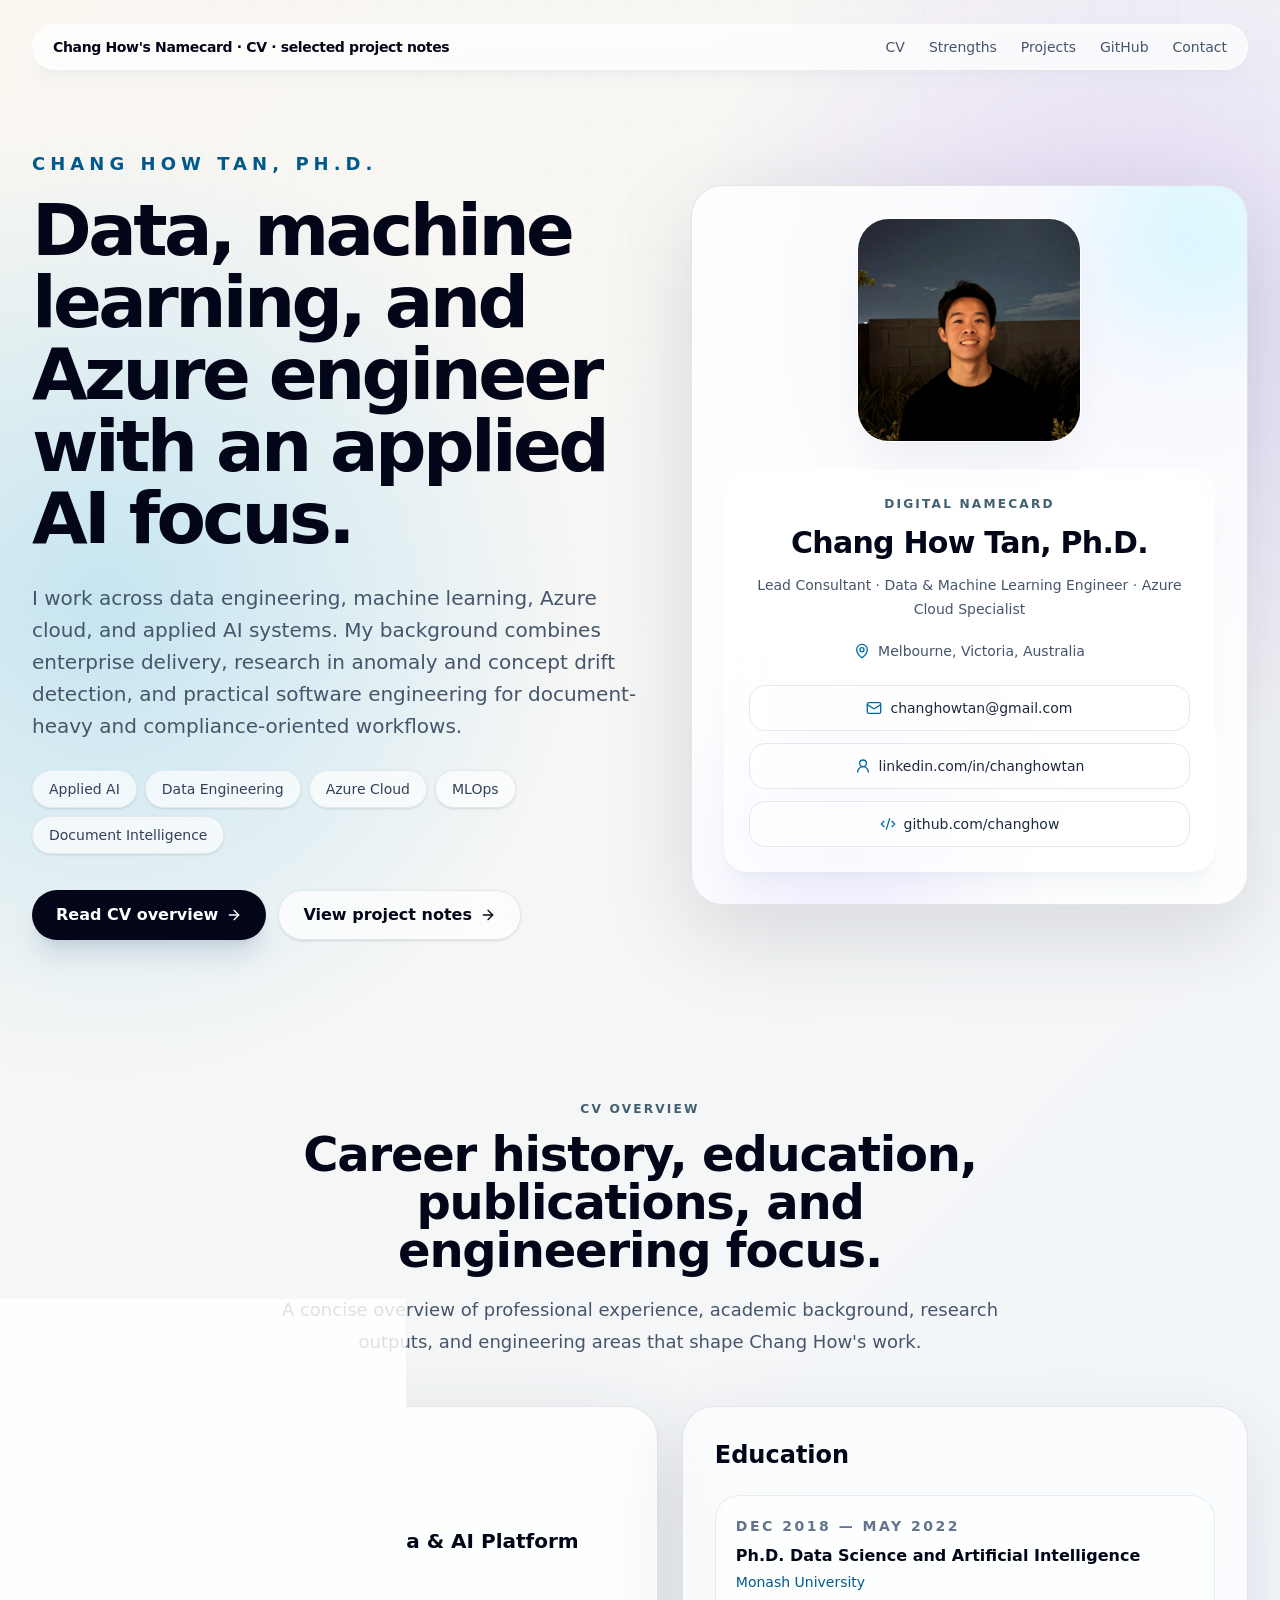
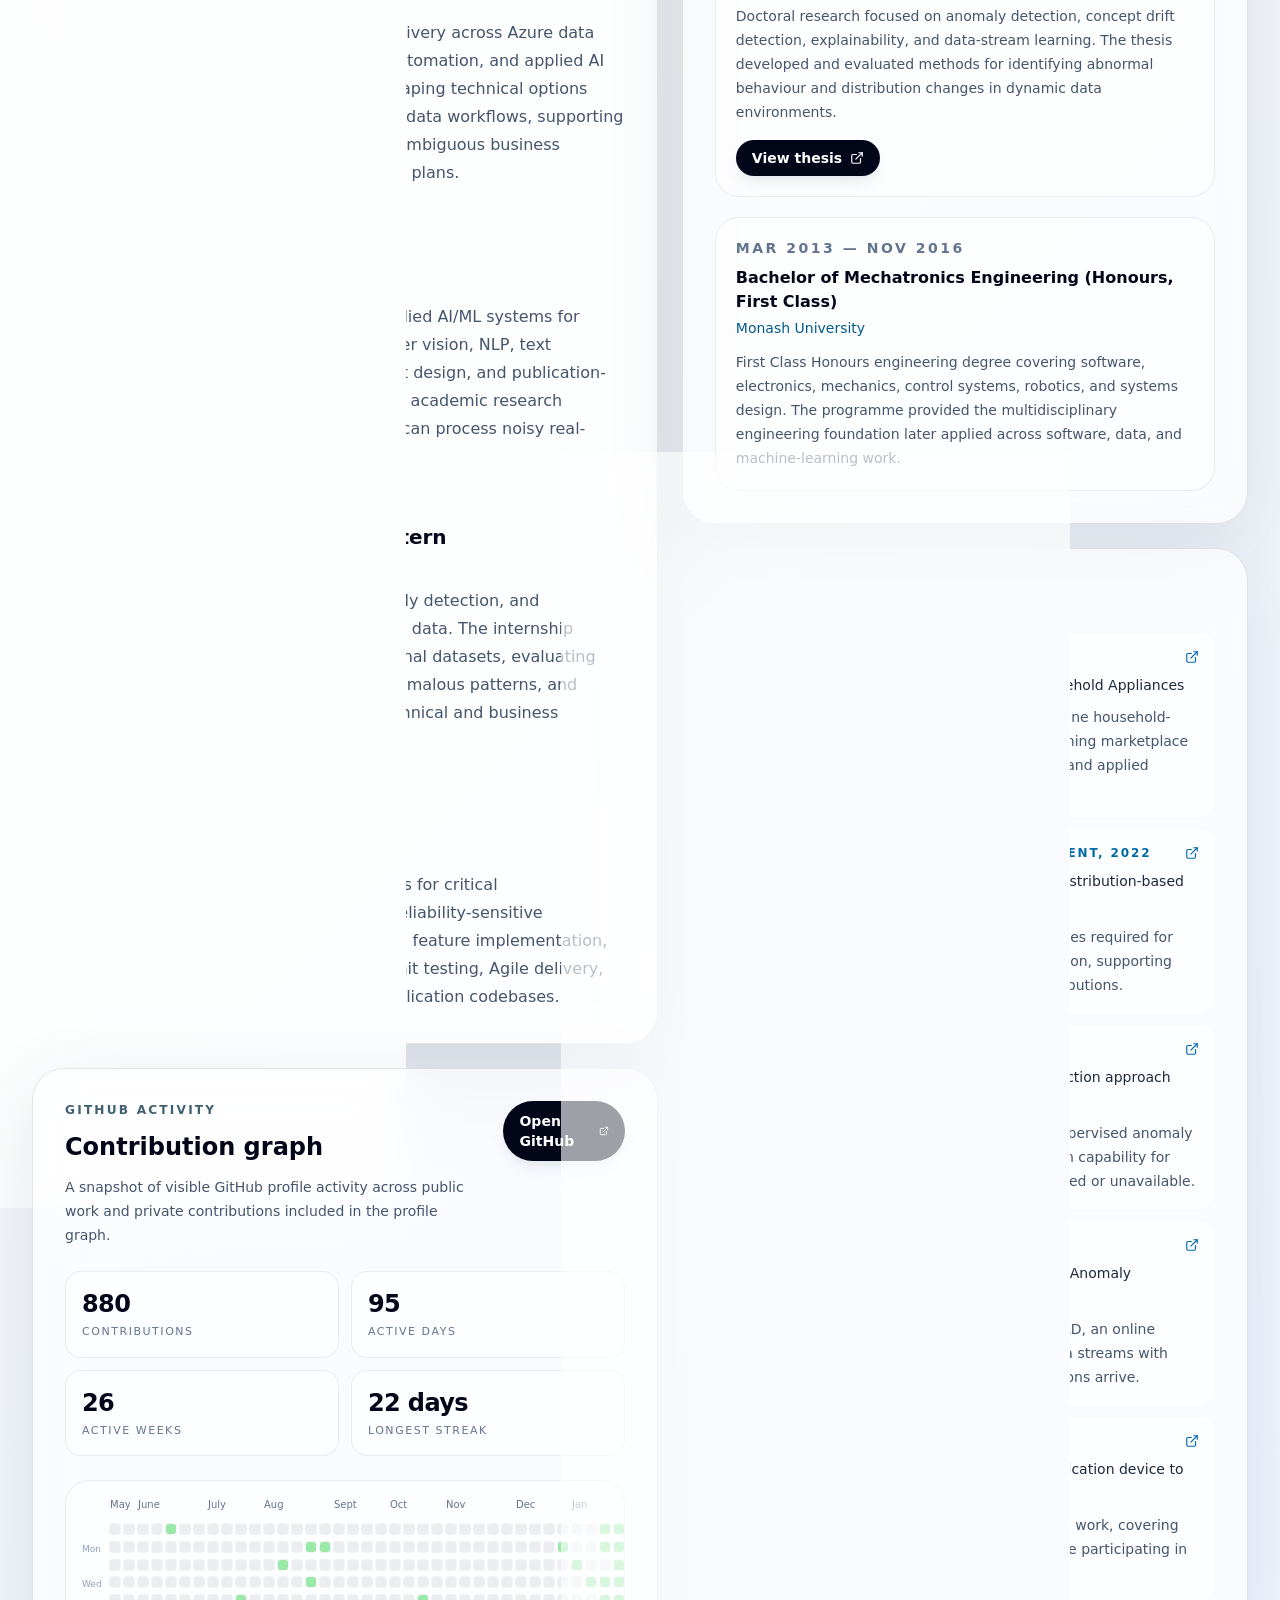
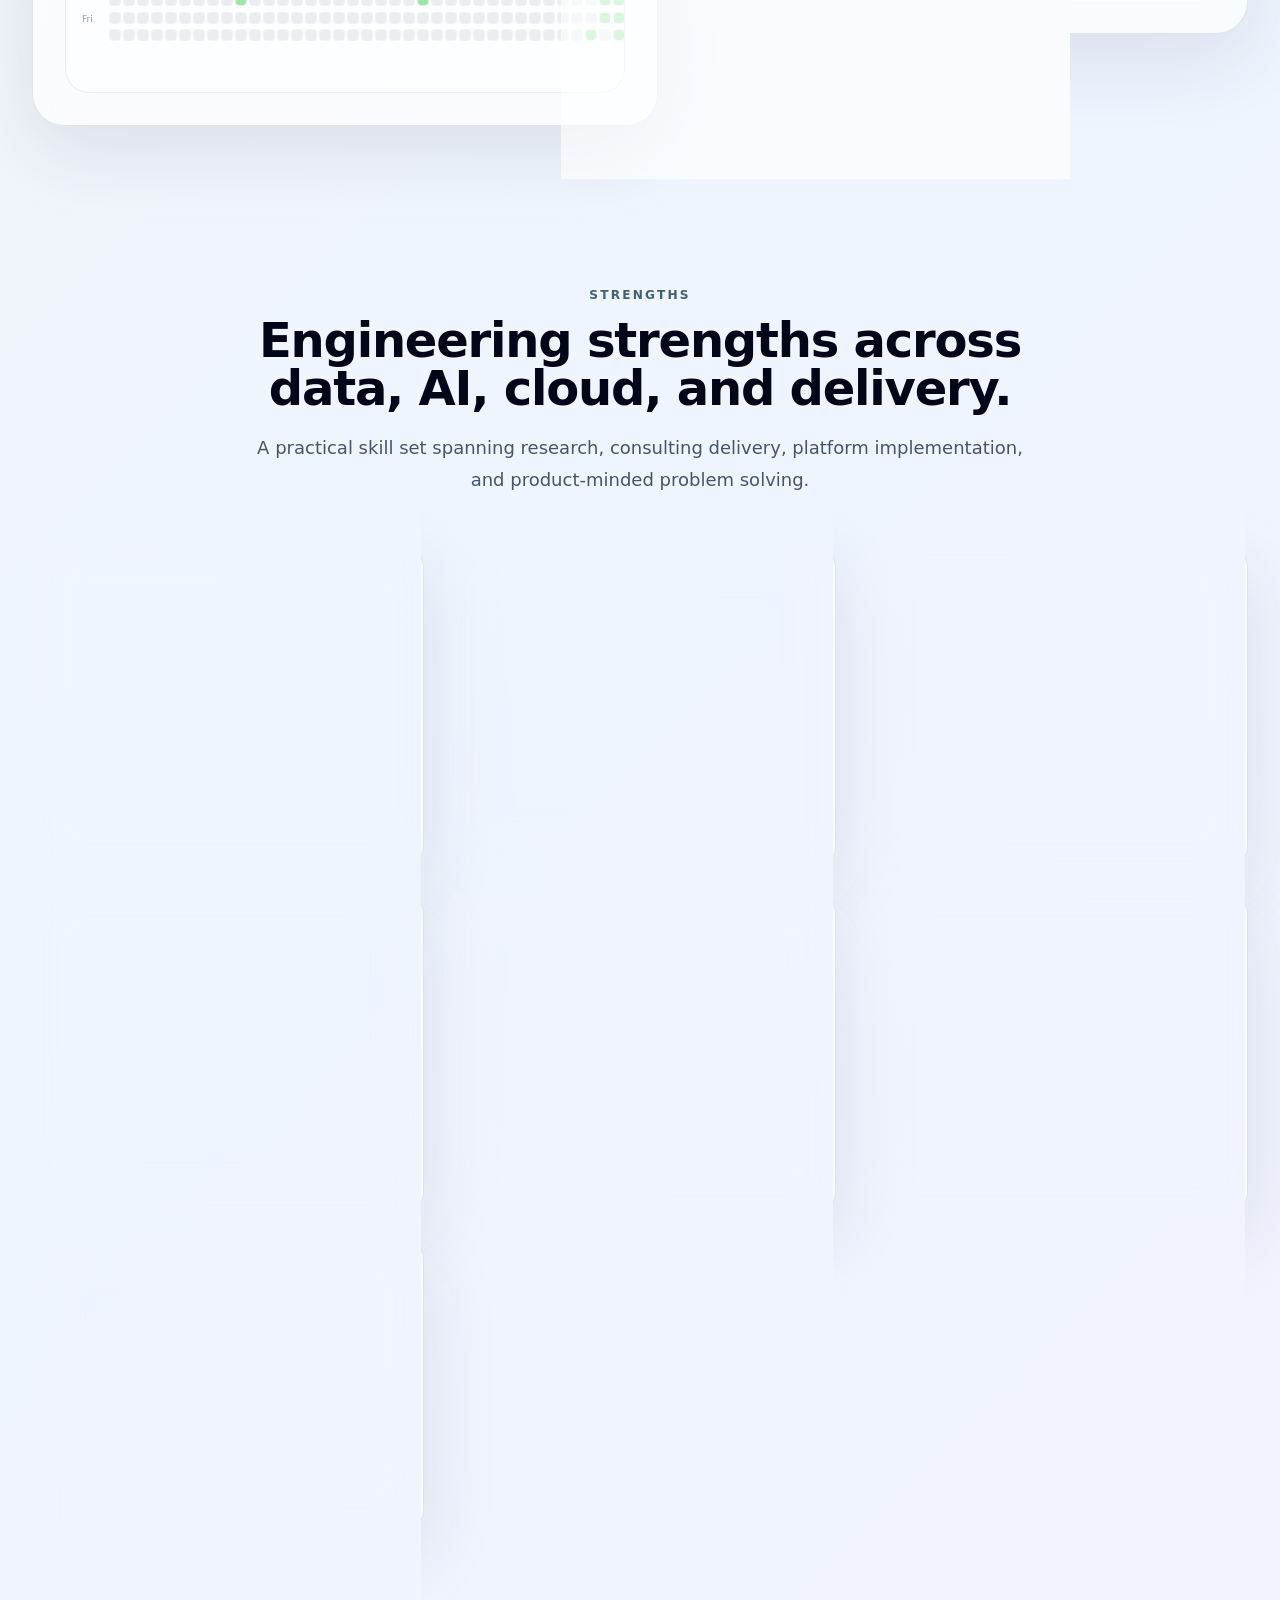
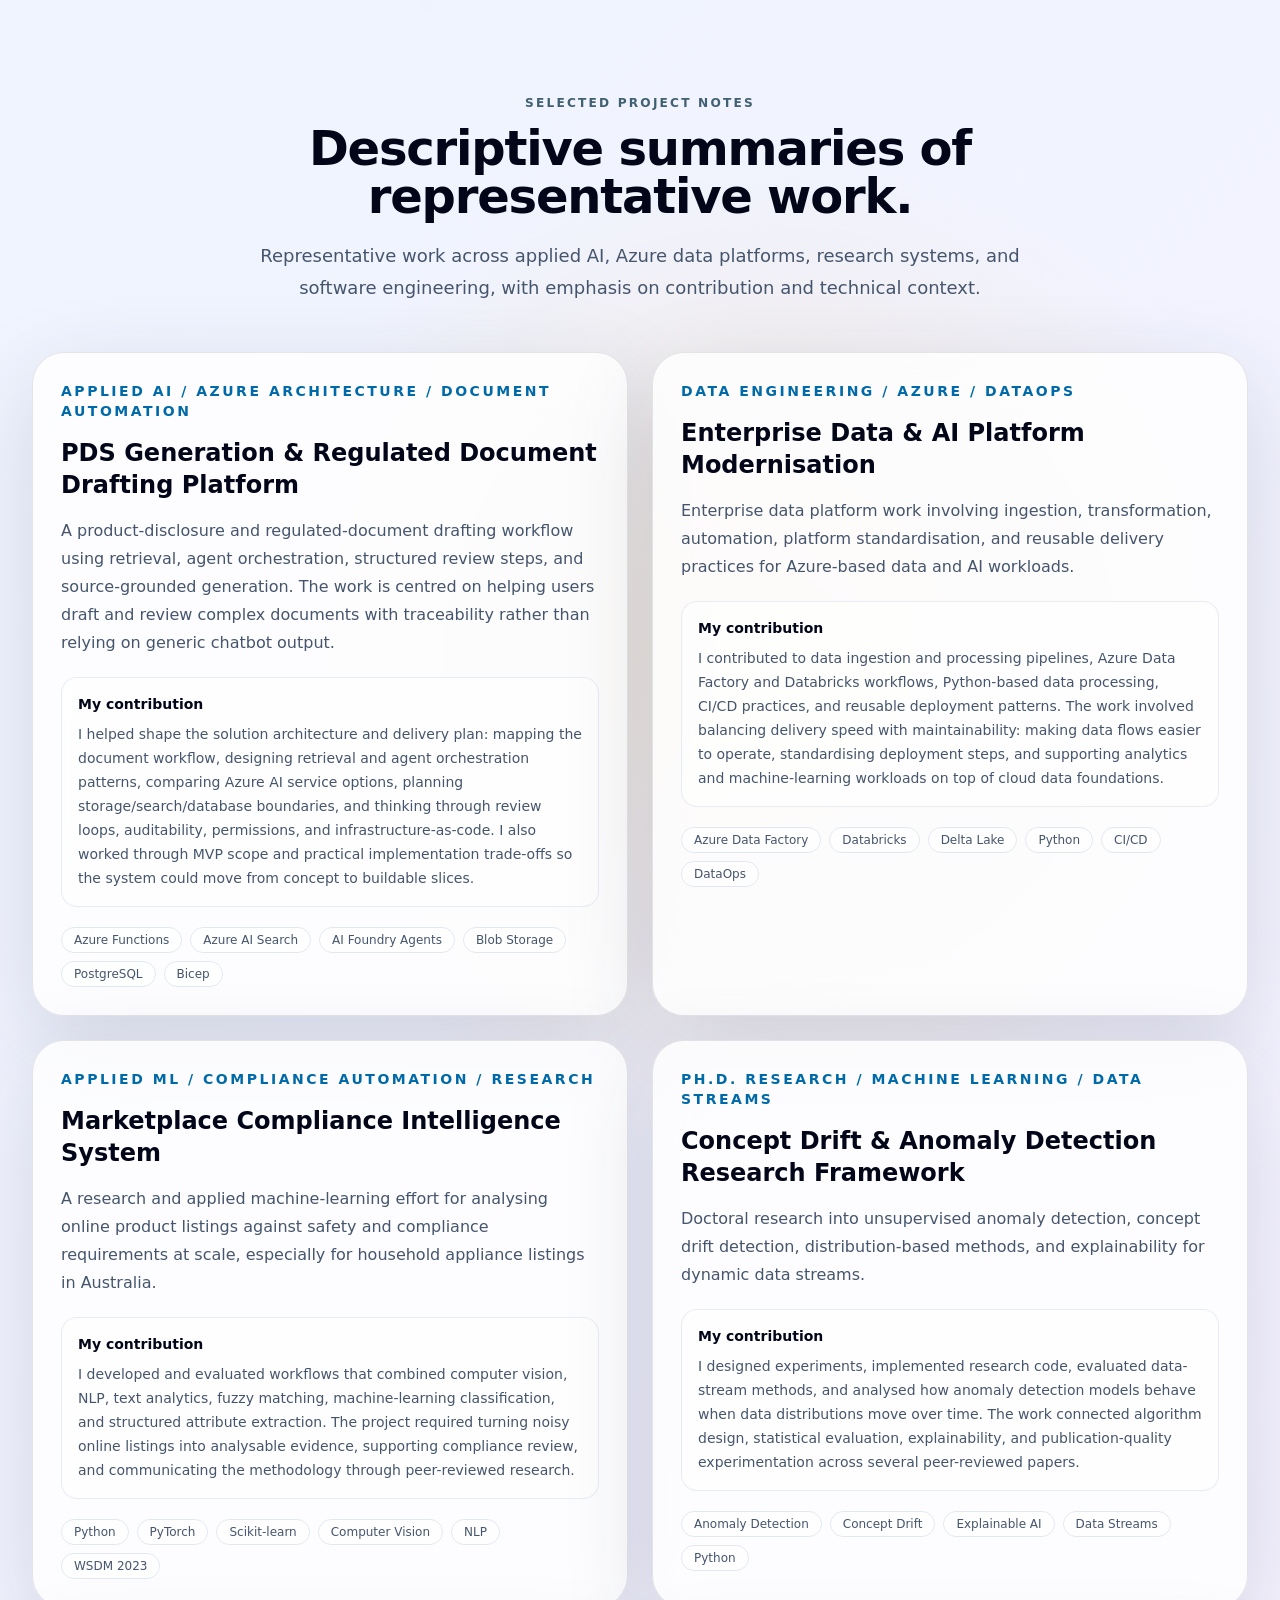
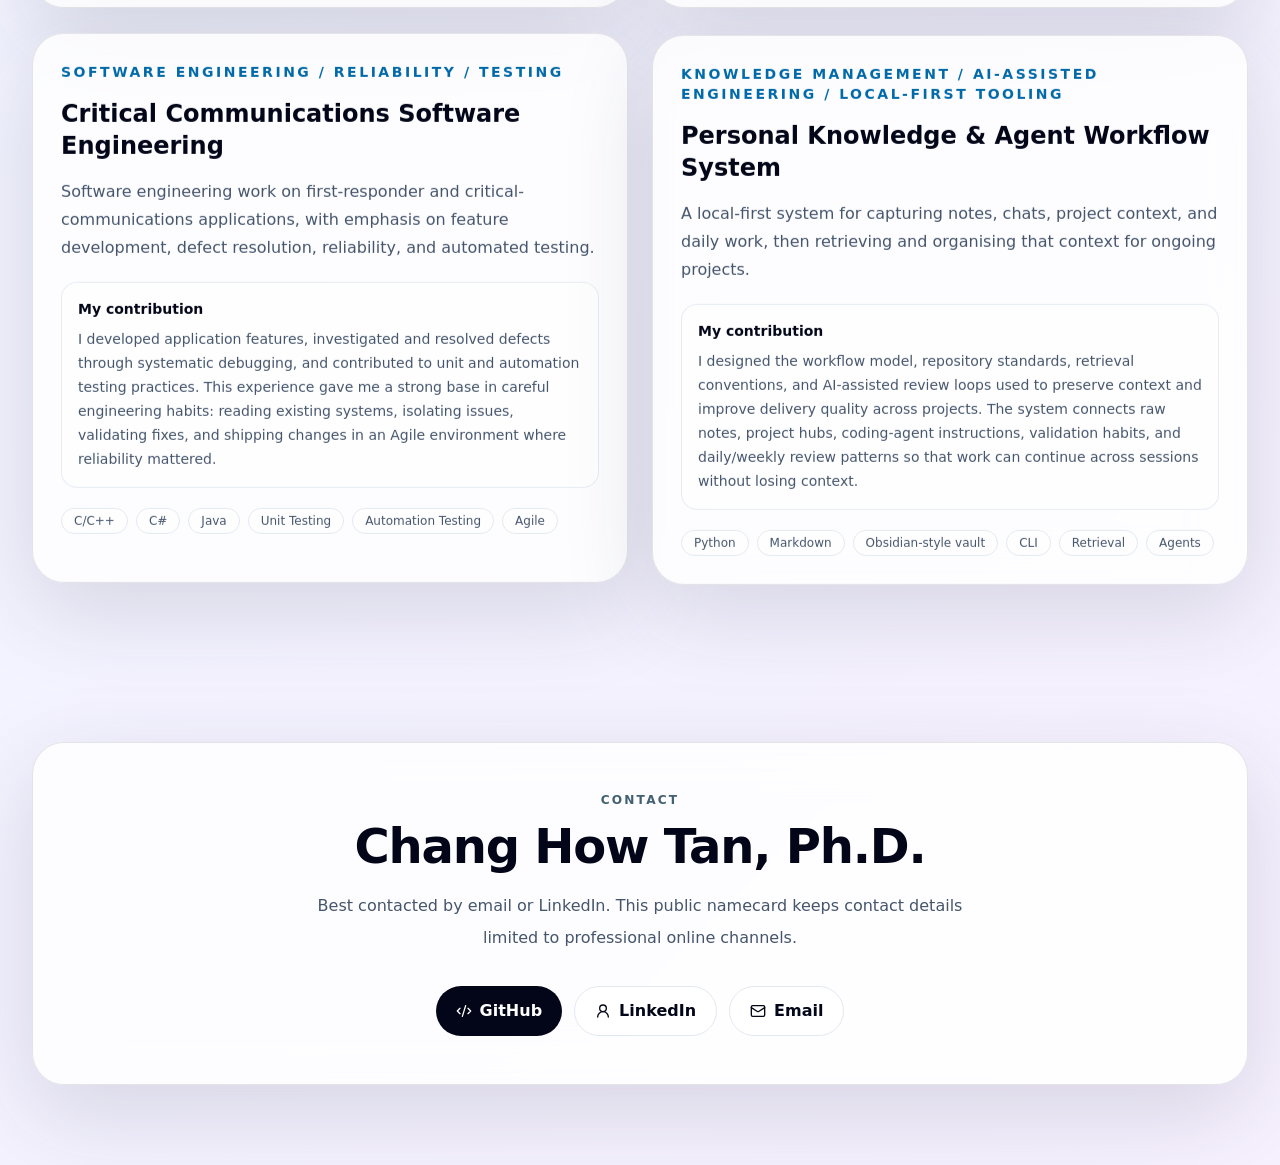
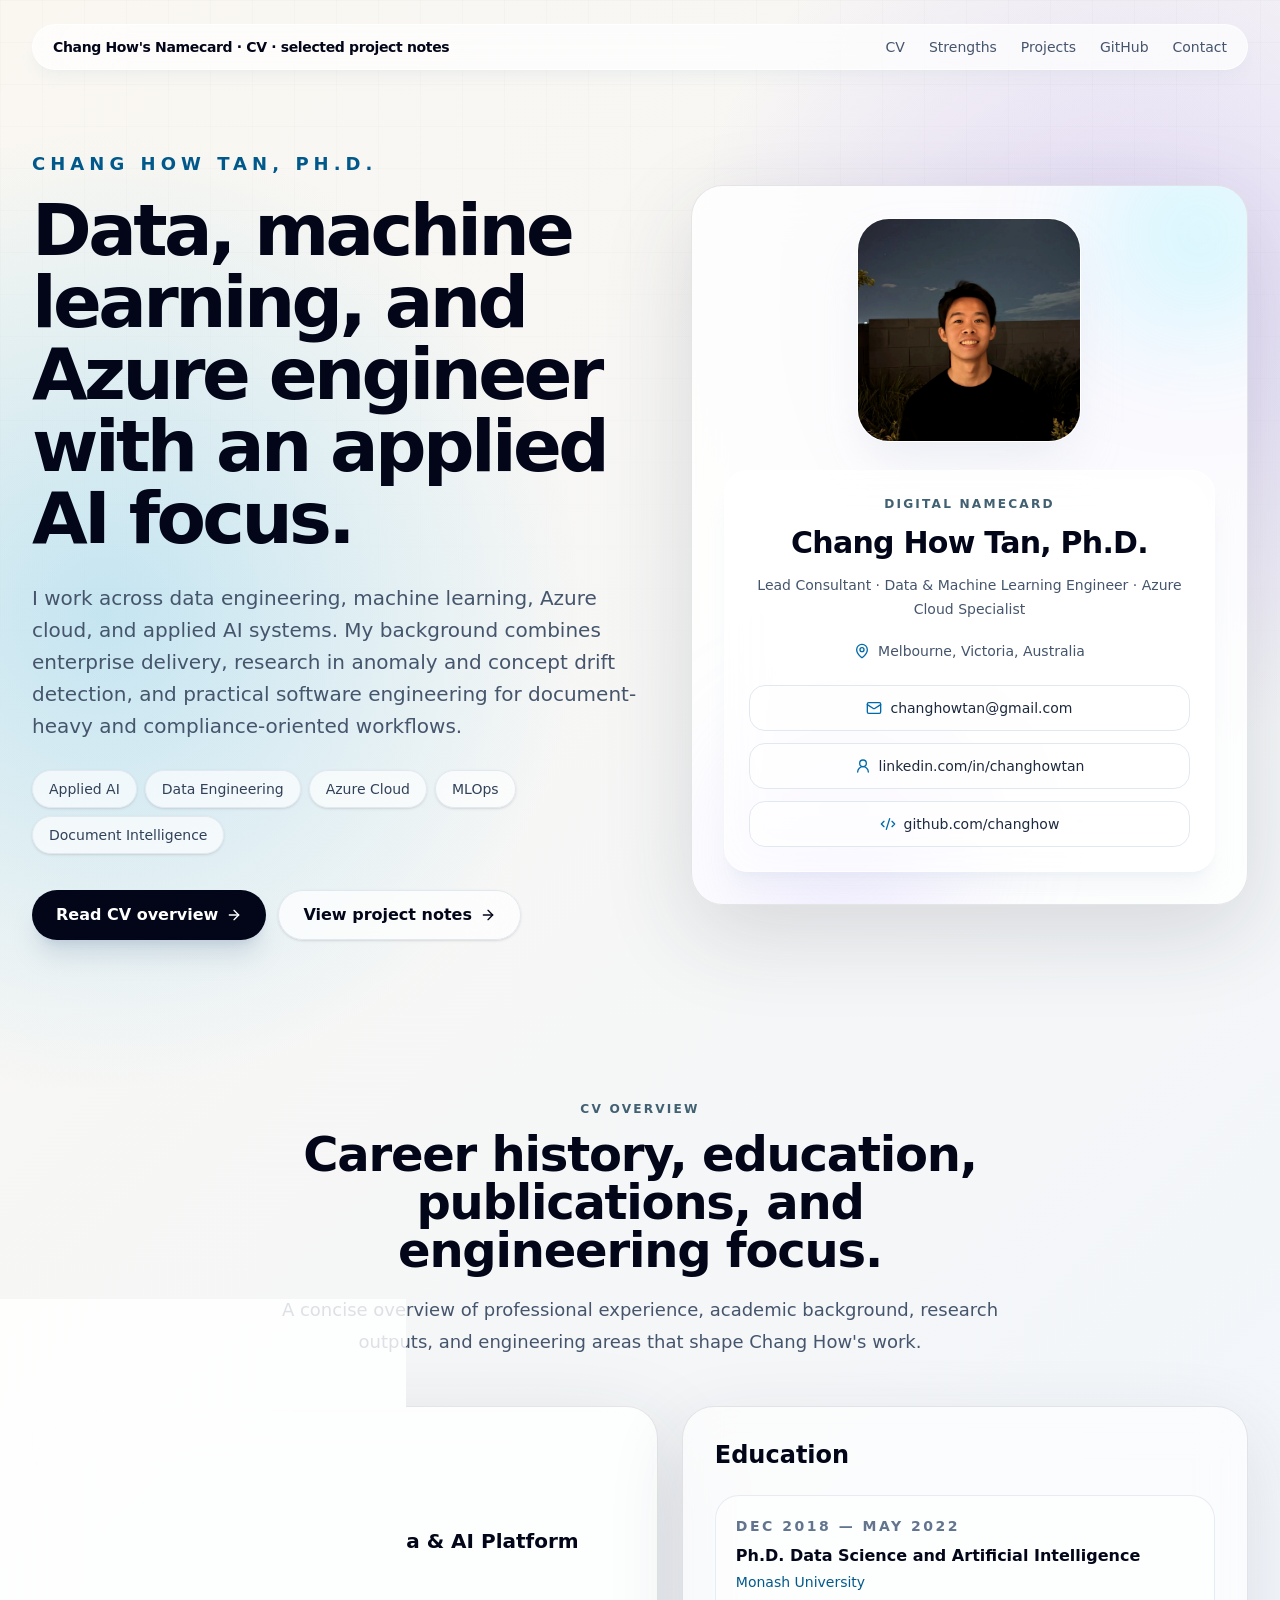
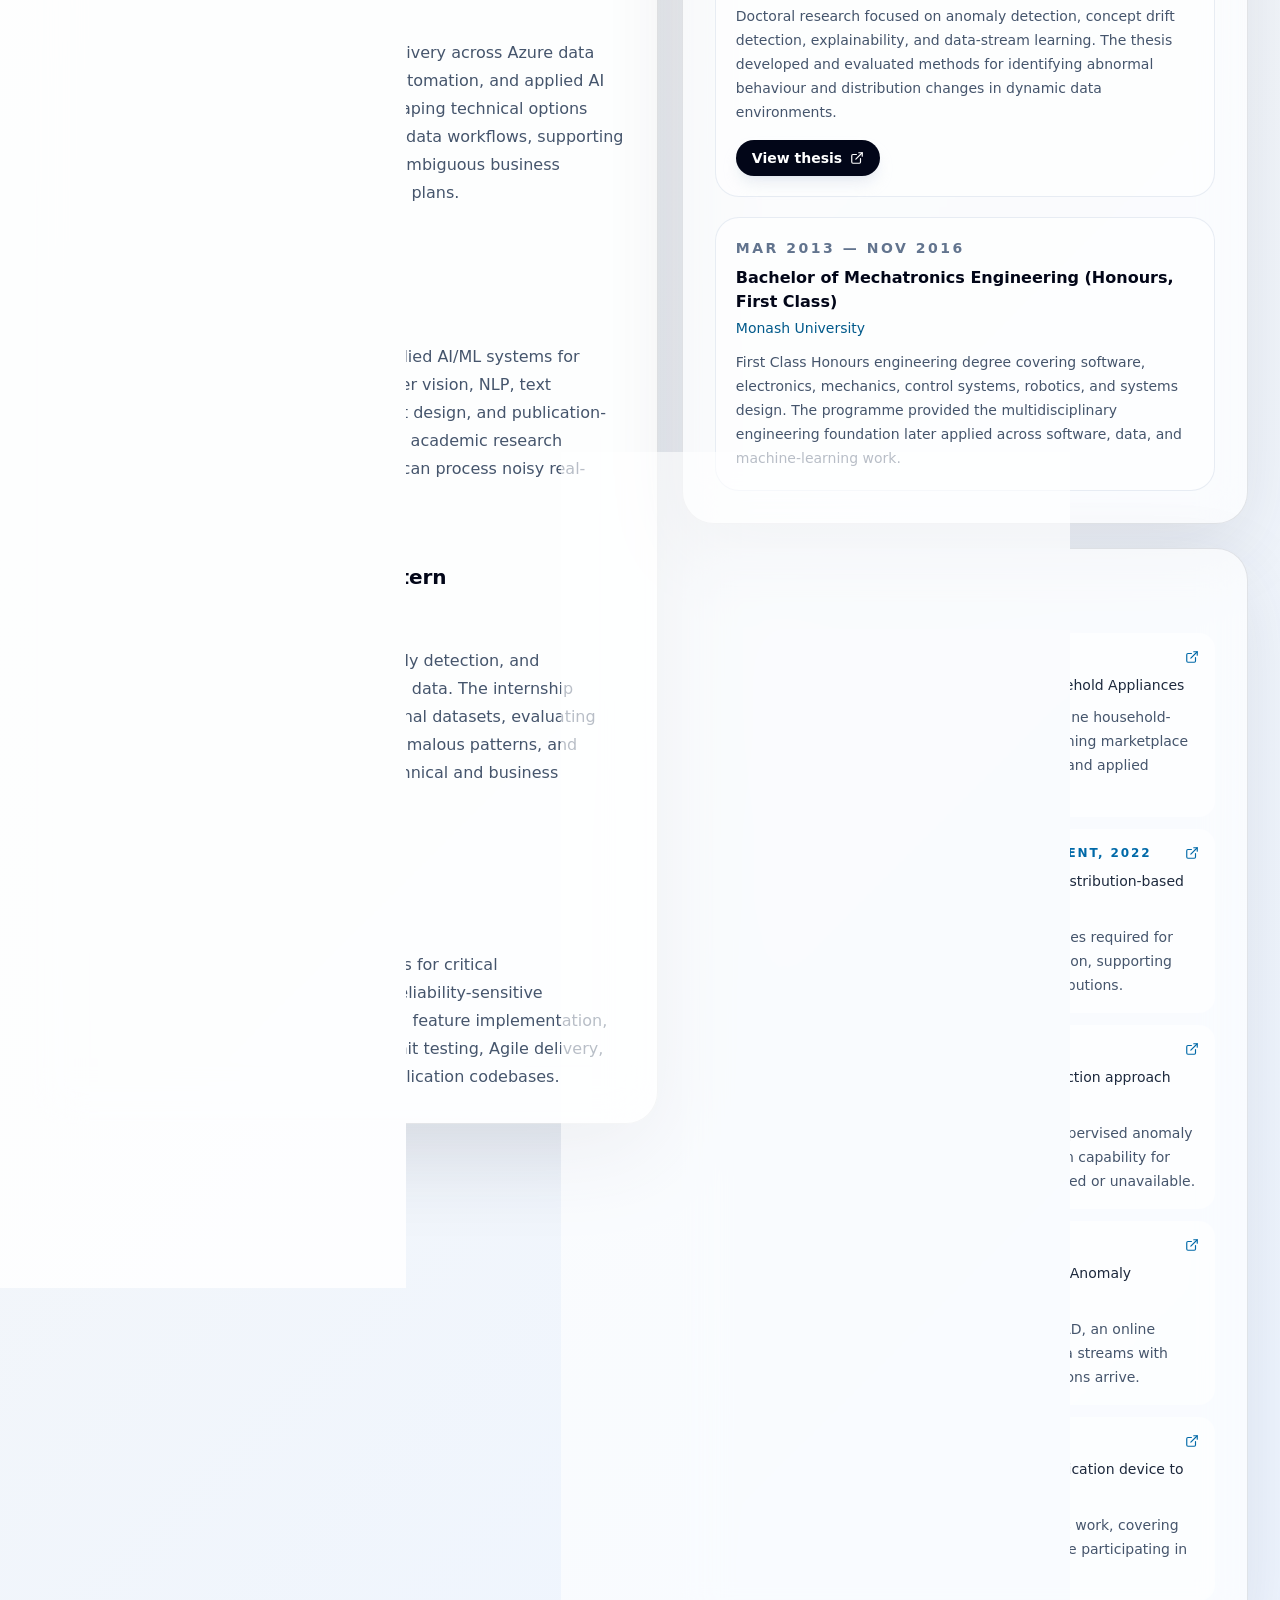
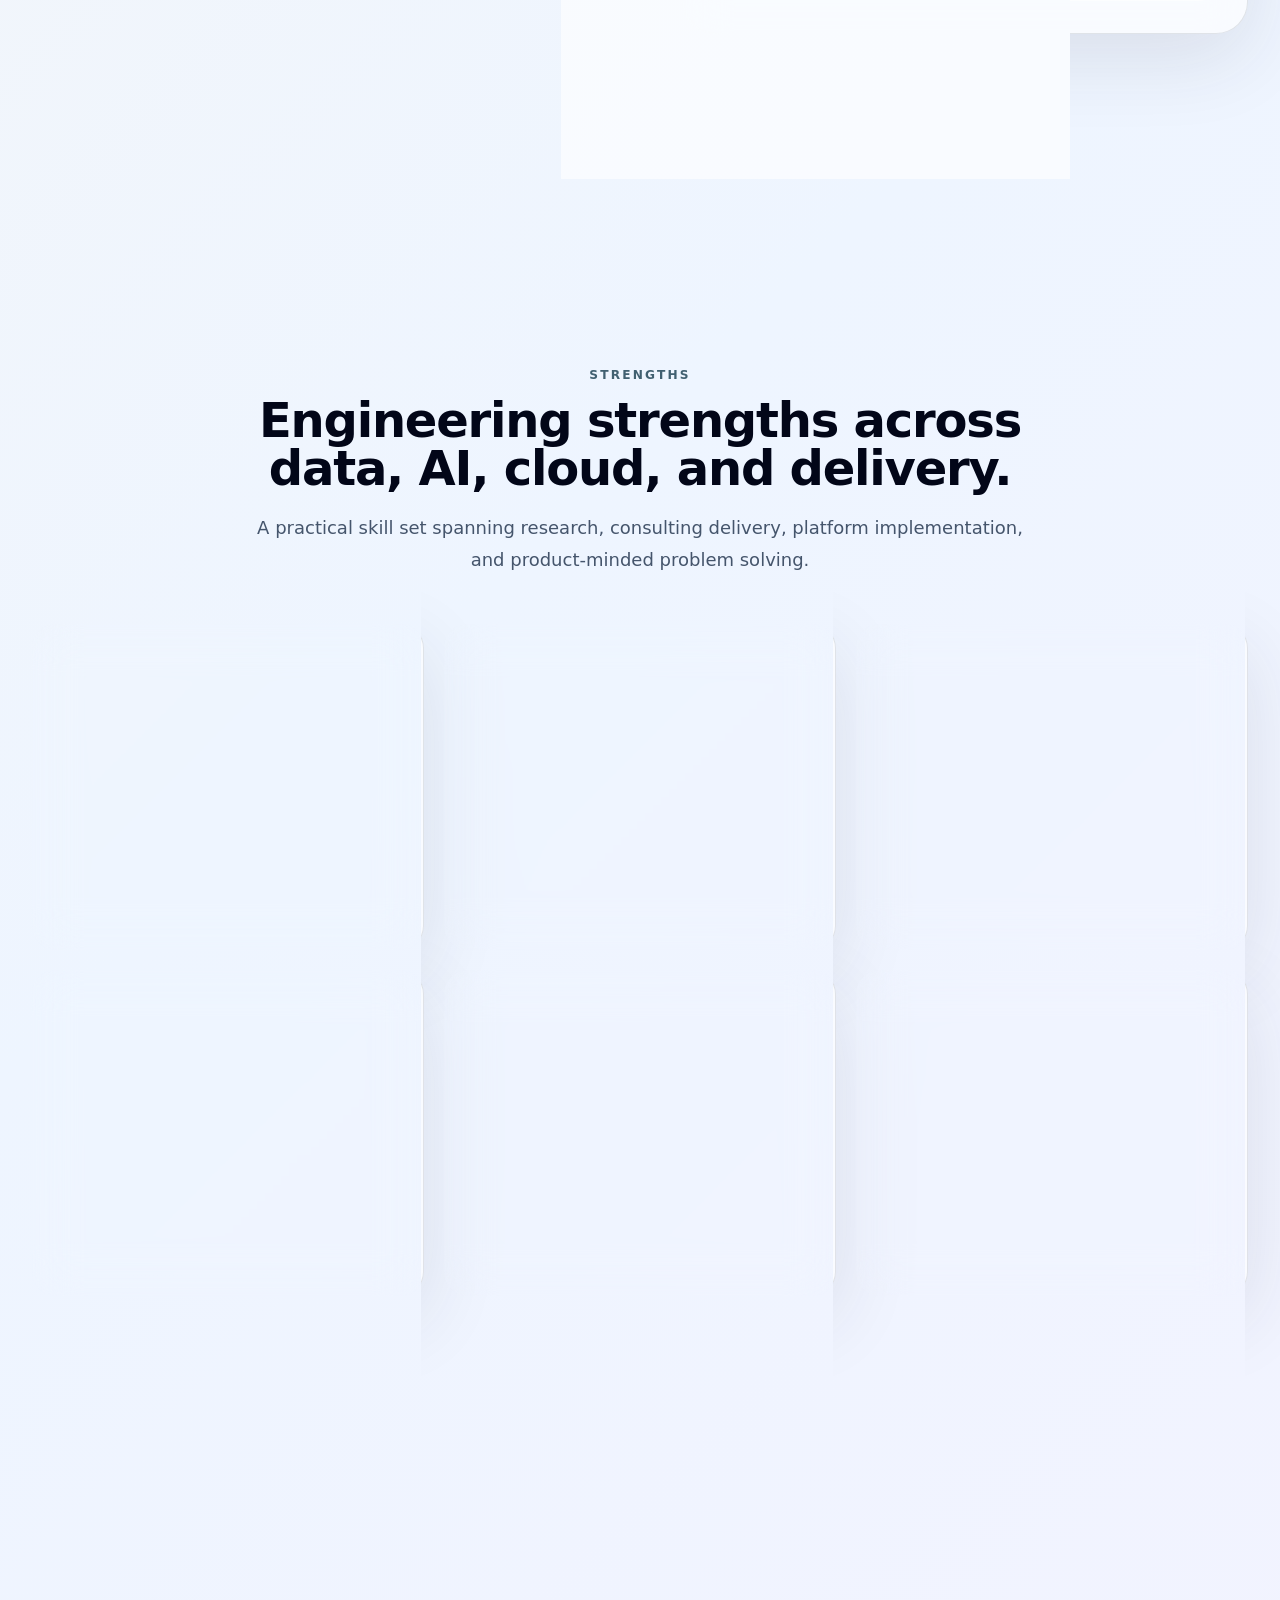
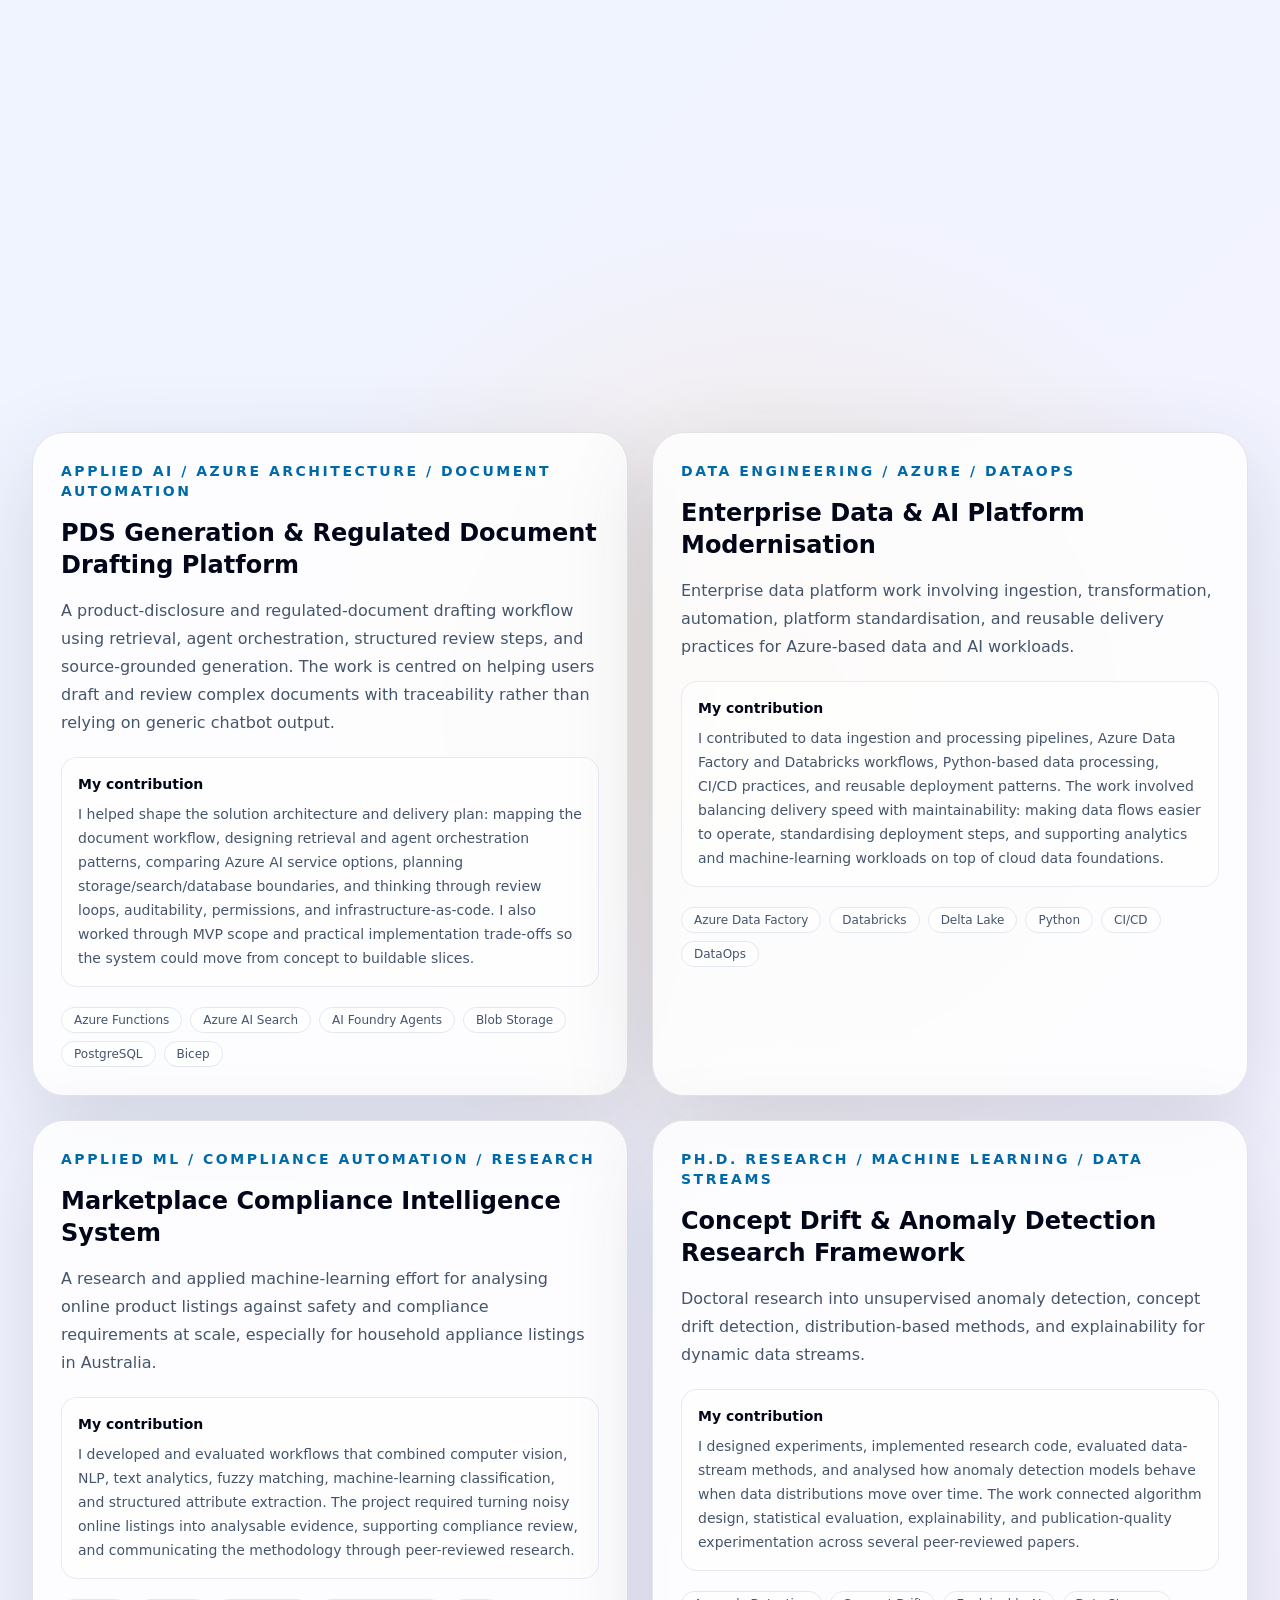
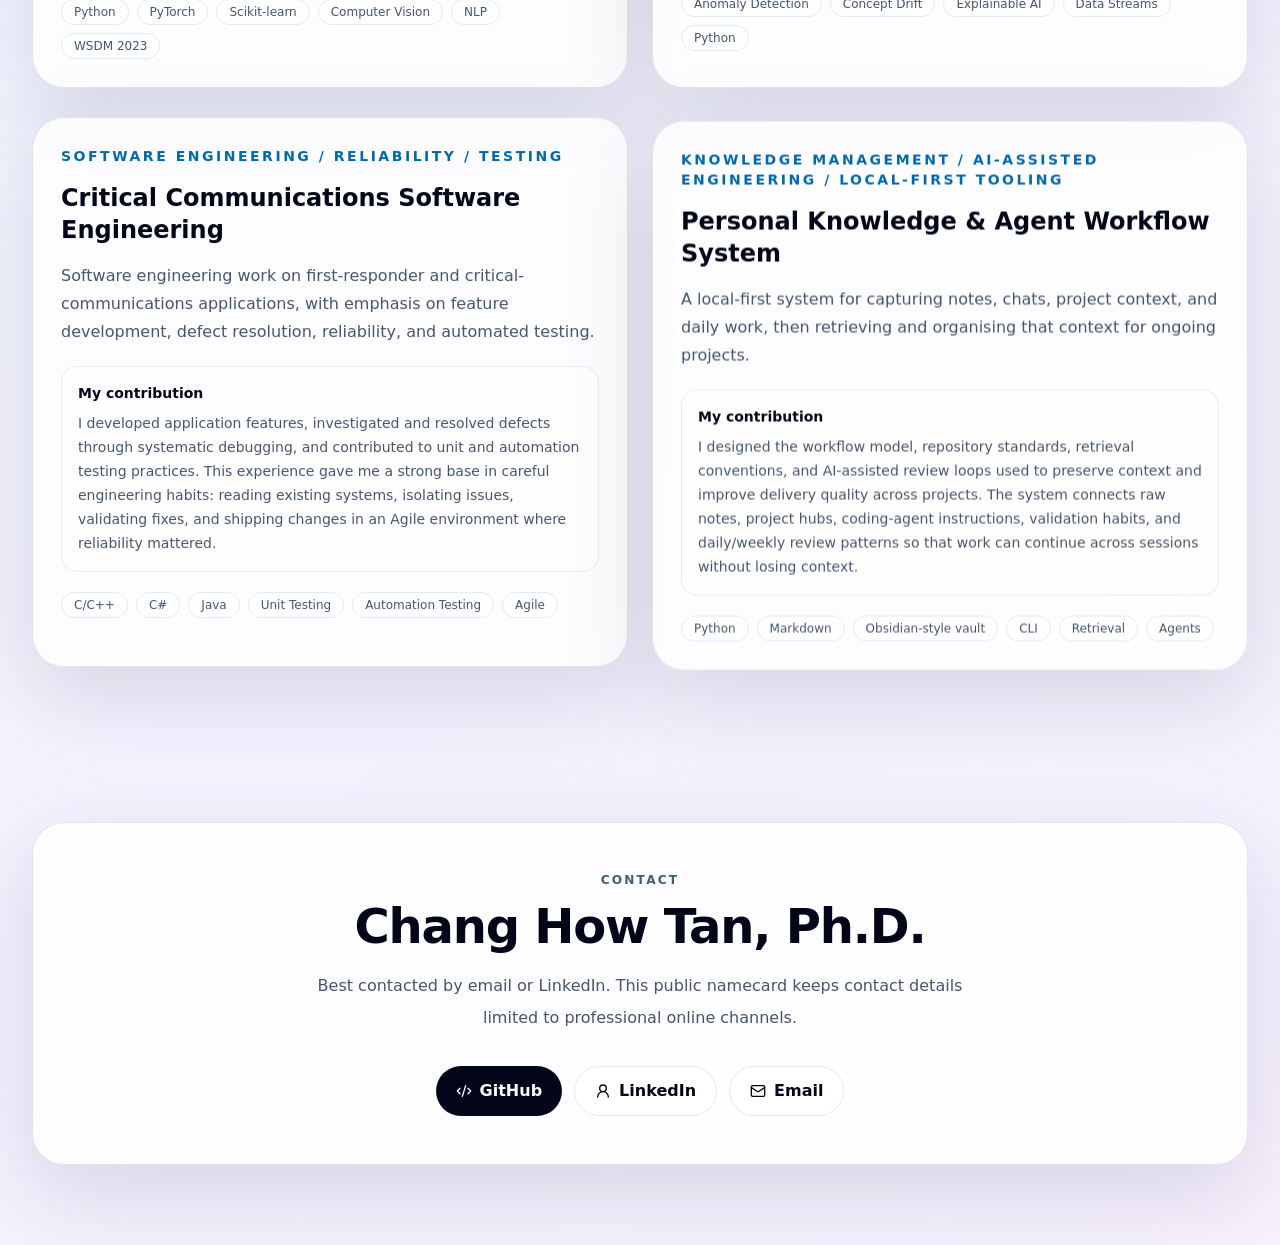
